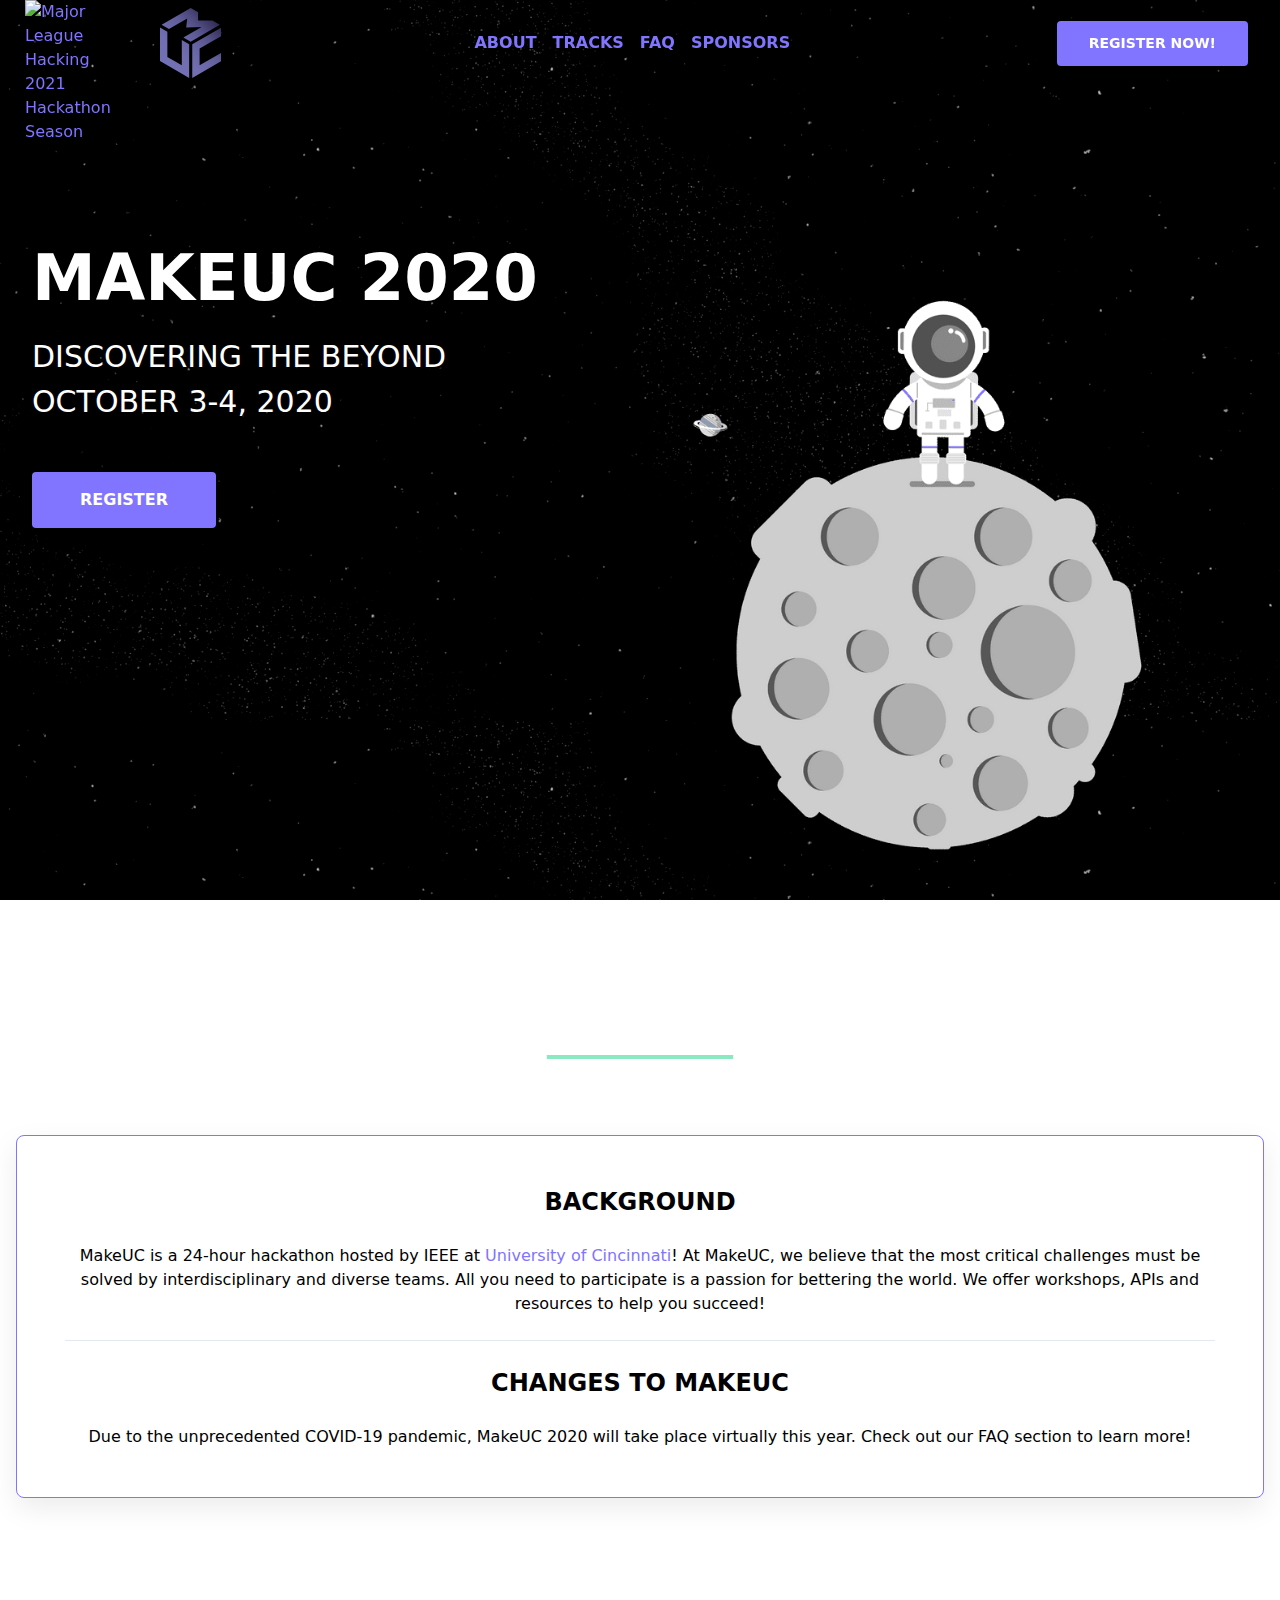
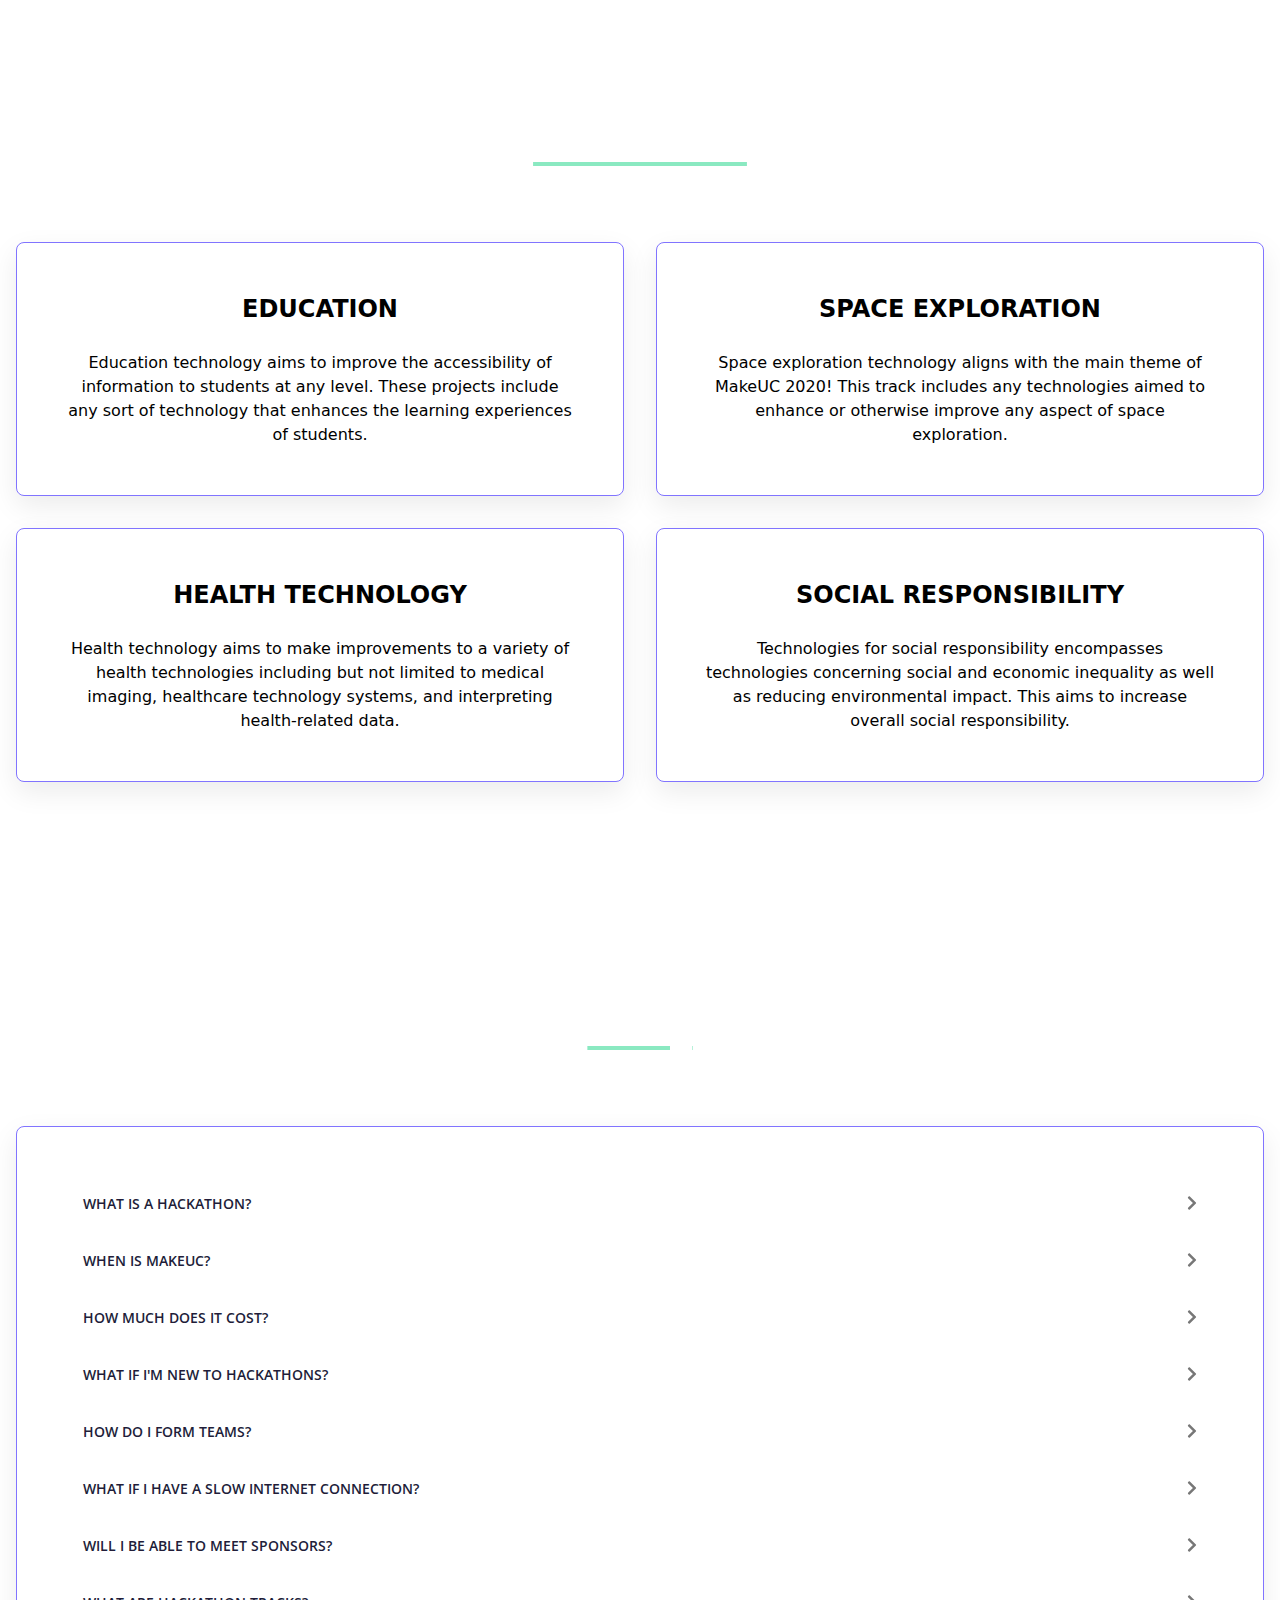
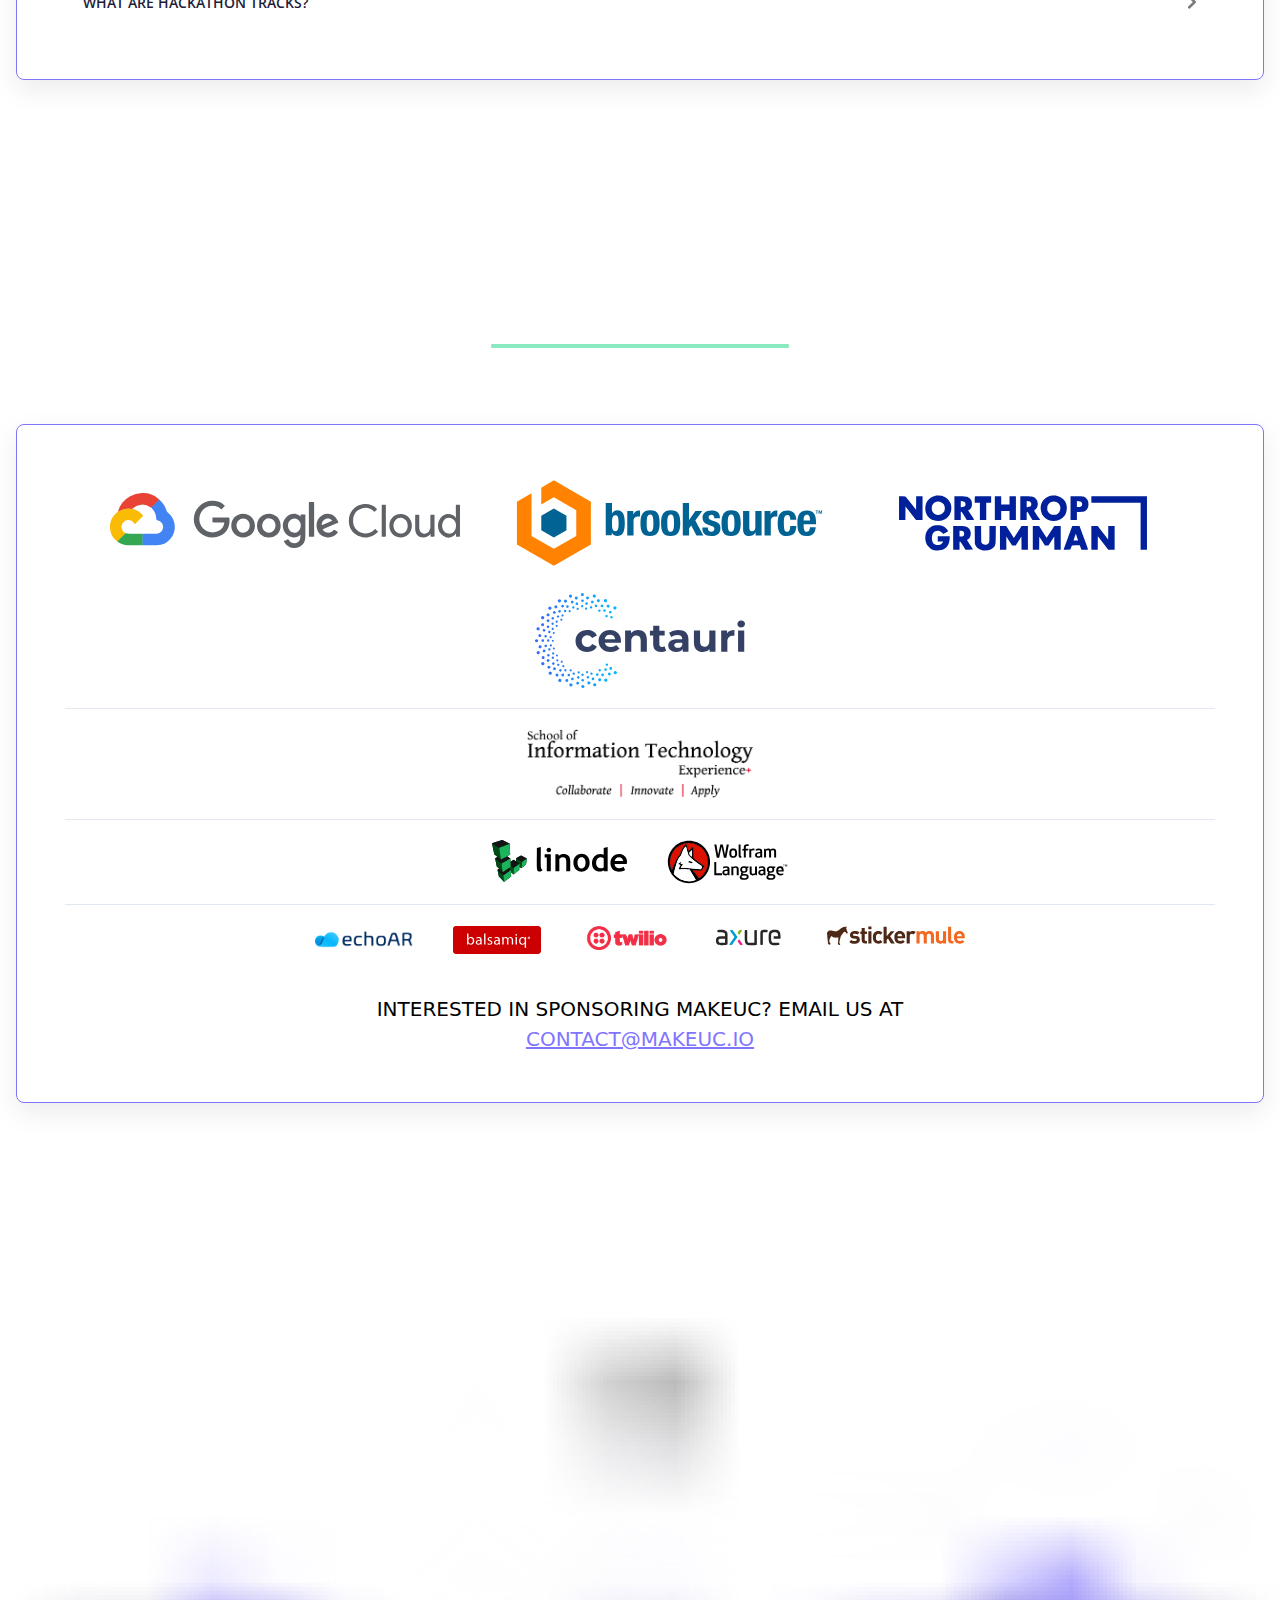
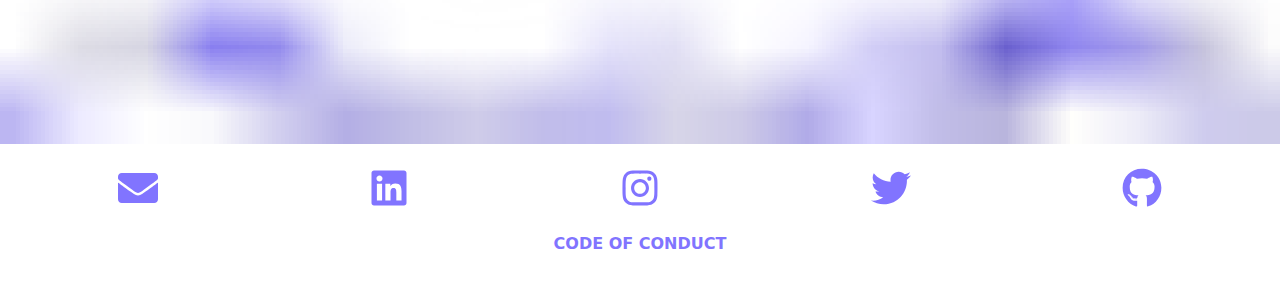
==== index.html @ 7b63fe87 "Deploy makeuc.io to github.com/MakeUC/makeuc.github.io.git:master" ====
<!DOCTYPE html><html lang="en"><head><meta charSet="utf-8"/><meta http-equiv="x-ua-compatible" content="ie=edge"/><meta name="viewport" content="width=device-width, initial-scale=1, shrink-to-fit=no"/><style data-href="/styles.61a8ce28e16d73fb0c99.css">@import url(https://fonts.googleapis.com/css?family=Roboto:400,500);@import url(https://fonts.googleapis.com/css?family=Open+Sans:400,600&display=swap);
/*! normalize.css v8.0.1 | MIT License | github.com/necolas/normalize.css */html{line-height:1.15;-webkit-text-size-adjust:100%}body{margin:0}main{display:block}h1{font-size:2em;margin:.67em 0}hr{box-sizing:content-box;height:0;overflow:visible}a{background-color:transparent}b,strong{font-weight:bolder}img{border-style:none}button,input,select{font-family:inherit;font-size:100%;line-height:1.15;margin:0}button,input{overflow:visible}button,select{text-transform:none}[type=button],[type=reset],[type=submit],button{-webkit-appearance:button}[type=button]::-moz-focus-inner,[type=reset]::-moz-focus-inner,[type=submit]::-moz-focus-inner,button::-moz-focus-inner{border-style:none;padding:0}[type=button]:-moz-focusring,[type=reset]:-moz-focusring,[type=submit]:-moz-focusring,button:-moz-focusring{outline:1px dotted ButtonText}progress{vertical-align:baseline}[type=checkbox],[type=radio]{box-sizing:border-box;padding:0}[type=number]::-webkit-inner-spin-button,[type=number]::-webkit-outer-spin-button{height:auto}[type=search]{-webkit-appearance:textfield;outline-offset:-2px}[type=search]::-webkit-search-decoration{-webkit-appearance:none}::-webkit-file-upload-button{-webkit-appearance:button;font:inherit}[hidden]{display:none}h1,h2,hr,p{margin:0}button{background-color:transparent;background-image:none;padding:0}button:focus{outline:1px dotted;outline:5px auto -webkit-focus-ring-color}html{font-family:system-ui,-apple-system,BlinkMacSystemFont,Segoe UI,Roboto,Helvetica Neue,Arial,Noto Sans,sans-serif,Apple Color Emoji,Segoe UI Emoji,Segoe UI Symbol,Noto Color Emoji;line-height:1.5}*,:after,:before{box-sizing:border-box;border:0 solid #e2e8f0}hr{border-top-width:1px}img{border-style:solid}input::-moz-placeholder{color:#a0aec0}input:-ms-input-placeholder{color:#a0aec0}input::-ms-input-placeholder{color:#a0aec0}input::placeholder{color:#a0aec0}[role=button],button{cursor:pointer}h1,h2{font-size:inherit;font-weight:inherit}a{color:inherit;text-decoration:inherit}button,input,select{padding:0;line-height:inherit;color:inherit}img,object,svg{display:block;vertical-align:middle}img{max-width:100%;height:auto}a{color:#8174ff;color:rgba(129,116,255,var(--text-opacity))}a,a:hover{--text-opacity:1}a:hover{color:#211d39;color:rgba(33,29,57,var(--text-opacity))}.container{width:100%}@media (min-width:375px){.container{max-width:375px}}@media (min-width:640px){.container{max-width:640px}}@media (min-width:768px){.container{max-width:768px}}@media (min-width:1024px){.container{max-width:1024px}}@media (min-width:1280px){.container{max-width:1280px}}.appearance-none{-webkit-appearance:none;-moz-appearance:none;appearance:none}.bg-white{--bg-opacity:1;background-color:#fff;background-color:rgba(255,255,255,var(--bg-opacity))}.bg-red-700{--bg-opacity:1;background-color:#c53030;background-color:rgba(197,48,48,var(--bg-opacity))}.bg-primary{--bg-opacity:1;background-color:#8174ff;background-color:rgba(129,116,255,var(--bg-opacity))}.bg-secondary-darker,.hover\:bg-secondary-darker:hover{--bg-opacity:1;background-color:#8ae9c1;background-color:rgba(138,233,193,var(--bg-opacity))}.rounded{border-radius:.25rem}.rounded-lg{border-radius:.5rem}.border-solid{border-style:solid}.border{border-width:1px}.block{display:block}.flex{display:flex}.grid{display:grid}.hidden{display:none}.flex-col{flex-direction:column}.flex-wrap{flex-wrap:wrap}.items-center{align-items:center}.justify-center{justify-content:center}.justify-between{justify-content:space-between}.content-around{align-content:space-around}.flex-1{flex:1 1 0%}.order-last{order:9999}.font-sans{font-family:system-ui,-apple-system,BlinkMacSystemFont,Segoe UI,Roboto,Helvetica Neue,Arial,Noto Sans,sans-serif,Apple Color Emoji,Segoe UI Emoji,Segoe UI Symbol,Noto Color Emoji}.font-light{font-weight:300}.font-semibold{font-weight:600}.font-bold{font-weight:700}.text-xs{font-size:.75rem}.text-sm{font-size:.875rem}.text-lg{font-size:1.125rem}.text-xl{font-size:1.25rem}.text-2xl{font-size:1.5rem}.text-3xl{font-size:1.875rem}.text-4xl{font-size:2.25rem}.leading-none{line-height:1}.leading-tight{line-height:1.25}.m-4{margin:1rem}.mx-auto{margin-left:auto;margin-right:auto}.mt-0{margin-top:0}.mb-0{margin-bottom:0}.mr-2{margin-right:.5rem}.mb-2{margin-bottom:.5rem}.mt-3{margin-top:.75rem}.mt-4{margin-top:1rem}.mb-4{margin-bottom:1rem}.mt-5{margin-top:1.25rem}.mt-6{margin-top:1.5rem}.mt-8{margin-top:2rem}.mt-10{margin-top:2.5rem}.mt-12{margin-top:3rem}.max-w-5xl{max-width:64rem}.max-w-full{max-width:100%}.focus\:outline-none:focus{outline:0}.p-12{padding:3rem}.py-2{padding-top:.5rem;padding-bottom:.5rem}.py-3{padding-top:.75rem;padding-bottom:.75rem}.px-3{padding-left:.75rem;padding-right:.75rem}.py-4{padding-top:1rem;padding-bottom:1rem}.px-4{padding-left:1rem;padding-right:1rem}.py-5{padding-top:1.25rem;padding-bottom:1.25rem}.px-5{padding-left:1.25rem;padding-right:1.25rem}.py-6{padding-top:1.5rem;padding-bottom:1.5rem}.px-8{padding-left:2rem;padding-right:2rem}.py-10{padding-top:2.5rem;padding-bottom:2.5rem}.px-10{padding-left:2.5rem;padding-right:2.5rem}.px-12{padding-left:3rem;padding-right:3rem}.px-16{padding-left:4rem;padding-right:4rem}.py-20{padding-bottom:5rem}.pt-20,.py-20{padding-top:5rem}.fixed{position:fixed}.absolute{position:absolute}.sticky{position:-webkit-sticky;position:sticky}.top-0{top:0}.resize{resize:both}.shadow{box-shadow:0 1px 3px 0 rgba(0,0,0,.1),0 1px 2px 0 rgba(0,0,0,.06)}.focus\:shadow-outline:focus{box-shadow:0 0 0 3px rgba(66,153,225,.5)}.text-left{text-align:left}.text-center{text-align:center}.text-black{--text-opacity:1;color:#000;color:rgba(0,0,0,var(--text-opacity))}.text-white{--text-opacity:1;color:#fff;color:rgba(255,255,255,var(--text-opacity))}.text-gray-800{--text-opacity:1;color:#2d3748;color:rgba(45,55,72,var(--text-opacity))}.text-red-500{--text-opacity:1;color:#f56565;color:rgba(245,101,101,var(--text-opacity))}.text-secondary{--text-opacity:1;color:#a0eec0;color:rgba(160,238,192,var(--text-opacity))}.hover\:text-primary-darker:hover{--text-opacity:1;color:#211d39;color:rgba(33,29,57,var(--text-opacity))}.italic{font-style:italic}.uppercase{text-transform:uppercase}.underline{text-decoration:underline}.tracking-wider{letter-spacing:.05em}.w-12{width:3rem}.w-full{width:100%}.transform{--transform-translate-x:0;--transform-translate-y:0;--transform-rotate:0;--transform-skew-x:0;--transform-skew-y:0;--transform-scale-x:1;--transform-scale-y:1;transform:translateX(var(--transform-translate-x)) translateY(var(--transform-translate-y)) rotate(var(--transform-rotate)) skewX(var(--transform-skew-x)) skewY(var(--transform-skew-y)) scaleX(var(--transform-scale-x)) scaleY(var(--transform-scale-y))}@media (min-width:640px){.sm\:flex-row{flex-direction:row}.sm\:text-xl{font-size:1.25rem}.sm\:mx-auto{margin-left:auto;margin-right:auto}.sm\:-mx-3{margin-left:-.75rem;margin-right:-.75rem}.sm\:mt-0{margin-top:0}.sm\:grid-cols-1{grid-template-columns:repeat(1,minmax(0,1fr))}}@media (min-width:768px){.md\:block{display:block}.md\:items-center{align-items:center}.md\:mt-12{margin-top:3rem}.md\:ml-24{margin-left:6rem}.md\:pt-40{padding-top:10rem}}@media (min-width:1024px){.lg\:flex{display:flex}.lg\:flex-row{flex-direction:row}.lg\:order-first{order:-9999}.lg\:text-3xl{font-size:1.875rem}.lg\:text-5xl{font-size:3rem}.lg\:mt-0{margin-top:0}.lg\:ml-32{margin-left:8rem}.lg\:pt-10{padding-top:2.5rem}.lg\:pt-20{padding-top:5rem}.lg\:pb-20{padding-bottom:5rem}.lg\:pt-24{padding-top:6rem}.lg\:pb-24{padding-bottom:6rem}.lg\:text-left{text-align:left}.lg\:w-1\/2{width:50%}.lg\:grid-cols-2{grid-template-columns:repeat(2,minmax(0,1fr))}}@media (min-width:1280px){.xl\:text-6xl{font-size:4rem}}@media (min-width:375px){.xs\:px-2{padding-left:.5rem;padding-right:.5rem}}@font-face{font-family:e-icons;font-style:normal;font-weight:400;src:url([data-uri]) format("truetype")}.e-icons{font-family:e-icons;font-style:normal;font-variant:normal;font-weight:400;line-height:1;text-transform:none}

/*! common core */.e-control,.e-css{font-family:Roboto,Segoe UI,GeezaPro,"DejaVu Serif","sans-serif",-apple-system,BlinkMacSystemFont;font-size:12px;font-weight:400}.sf-license-warning{background:#e82824;color:#fff;font-family:Segoe UI;font-size:medium;left:0;line-height:45px;opacity:.75;position:fixed;right:0;text-align:center;top:0;z-index:999999999}.sf-license-close-btn{background:url("[data-uri]");cursor:pointer;height:20px;margin-top:14px;padding-top:10px;position:absolute;right:20px;width:20px}.sf-license-warning a,.sf-license-warning a:hover{color:#ffd800}.e-error{color:#f44336;font-family:Roboto,Segoe UI,GeezaPro,"DejaVu Serif","sans-serif",-apple-system,BlinkMacSystemFont;font-size:12px;font-weight:400}.e-control,.e-control [class*=" e-"],.e-control [class^=e-]{box-sizing:border-box}.e-control:focus,.e-control :focus{outline:none}.e-rtl{direction:rtl;text-align:right}.e-overlay{background-color:#383838;filter:alpha(opacity=50);height:100%;opacity:.5;pointer-events:none;-ms-touch-action:none;touch-action:none;width:100%}.e-hidden{display:none}.e-blazor-hidden{visibility:hidden}.e-disabled{background-image:none;cursor:default;filter:alpha(Opacity=35);opacity:.35}.e-ul{list-style-type:none}.e-prevent-select{-webkit-user-select:none;-ms-user-select:none;user-select:none}.e-warning{color:#ffca1c}.e-success{color:#22b24b}.e-information{color:#489bd5}.e-block-touch{-ms-touch-action:pinch-zoom;touch-action:pinch-zoom}

/*! animation keyframes */@keyframes SlideLeftOut{0%{transform:translate(0)}to{transform:translate(-100%)}}@keyframes SlideLeftIn{0%{transform:translate(-100%)}to{transform:translate(0)}}@keyframes SlideRightIn{0%{transform:translate(100%)}to{transform:translate(0)}}@keyframes SlideRightOut{0%{transform:translate(0)}to{transform:translate(100%)}}@keyframes SlideBottomIn{0%{transform:translateY(100%)}to{transform:translate(0)}}@keyframes SlideBottomOut{0%{transform:translate(0)}to{transform:translateY(100%)}}@keyframes SlideTopIn{0%{transform:translateY(-100%)}to{transform:translate(0)}}@keyframes SlideTopOut{0%{transform:translate(0)}to{transform:translateY(-100%)}}@keyframes SlideRight{0%{width:0}to{width:100%}}@keyframes SlideLeft{0%{width:100%}to{width:0}}@keyframes SlideDown{0%{height:0}to{height:100%}}@keyframes SlideUp{0%{height:100%}to{height:0}}@keyframes FadeIn{0%{filter:alpha(opacity=0);opacity:0}to{filter:alpha(opacity=100);opacity:1}}@keyframes FadeOut{0%{filter:alpha(opacity=100);opacity:1}to{filter:alpha(opacity=0);opacity:0}}@keyframes ZoomIn{0%{transform:translate(0) scale(0)}to{transform:translate(0) scale(1)}}@keyframes ZoomOut{0%{transform:translate(0) scale(1)}to{transform:translate(0) scale(0)}}@keyframes FadeZoomIn{0%{filter:alpha(opacity=0);opacity:0;transform:scale(0)}to{filter:alpha(opacity=100);opacity:1;transform:scale(1)}}@keyframes FadeZoomOut{0%{filter:alpha(opacity=100);opacity:1;transform:scale(1)}to{filter:alpha(opacity=0);opacity:0;transform:scale(0)}}@keyframes FlipRightDownIn{0%{transform:perspective(400px) rotateY(-180deg);transform-origin:right center;transform-style:preserve-3d}to{transform:rotateY(0deg);transform-origin:right center;transform-style:preserve-3d}}@keyframes FlipRightDownOut{0%{transform:perspective(400px) rotateY(0deg);transform-origin:right center;transform-style:preserve-3d}to{transform:rotateY(-180deg);transform-origin:right center;transform-style:preserve-3d}}@keyframes FlipRightUpIn{0%{transform:perspective(400px) rotateY(135deg);transform-origin:right center;transform-style:preserve-3d}to{transform:rotateY(0deg);transform-origin:right center;transform-style:preserve-3d}}@keyframes FlipRightUpOut{0%{transform:perspective(400px) rotateY(0deg);transform-origin:right center;transform-style:preserve-3d}to{transform:rotateY(135deg);transform-origin:right center;transform-style:preserve-3d}}@keyframes FlipLeftDownIn{0%{transform:perspective(400px) rotateY(-180deg);transform-origin:left center;transform-style:preserve-3d}to{transform:rotateY(0deg);transform-origin:left center;transform-style:preserve-3d}}@keyframes FlipLeftDownOut{0%{transform:perspective(400px) rotateY(0deg);transform-origin:left center;transform-style:preserve-3d}to{transform:rotateY(135deg);transform-origin:left center;transform-style:preserve-3d}}@keyframes FlipLeftUpIn{0%{transform:perspective(400px) rotateY(-135deg);transform-origin:left center;transform-style:preserve-3d}to{transform:rotateY(0deg);transform-origin:left center;transform-style:preserve-3d}}@keyframes FlipLeftUpOut{0%{transform:perspective(400px) rotateY(0deg);transform-origin:left center;transform-style:preserve-3d}to{transform:rotateY(135deg) perspective(200px);transform-origin:left center;transform-style:preserve-3d}}@keyframes FlipYLeftIn{0%{filter:alpha(opacity=0);opacity:0;transform:perspective(400px) rotateY(180deg);transform-origin:center center;transform-style:preserve-3d}50%{transform:perspective(700px) rotateY(90deg)}to{filter:alpha(opacity=100);opacity:1;transform:rotateY(0deg);transform-origin:center center;transform-style:preserve-3d}}@keyframes FlipYLeftOut{0%{filter:alpha(opacity=100);opacity:1;transform:perspective(400px) rotateY(0deg);transform-origin:center center;transform-style:preserve-3d}50%{transform:perspective(700px) rotateY(90deg)}75%{transform:perspective(850px) rotateY(125deg)}to{filter:alpha(opacity=0);opacity:0;transform:rotateY(180deg);transform-origin:center center;transform-style:preserve-3d}}@keyframes FlipYRightIn{0%{filter:alpha(opacity=0);opacity:0;transform:perspective(400px) rotateY(-180deg);transform-origin:center center;transform-style:preserve-3d}50%{transform:perspective(700px) rotateY(-90deg)}to{filter:alpha(opacity=100);opacity:1;transform:rotateY(0deg);transform-origin:center center;transform-style:preserve-3d}}@keyframes FlipYRightOut{0%{filter:alpha(opacity=100);opacity:1;transform:perspective(400px) rotateY(0deg);transform-origin:center center;transform-style:preserve-3d}50%{transform:perspective(700px) rotateY(-90deg)}to{filter:alpha(opacity=0);opacity:0;transform:rotateY(-180deg);transform-origin:center center;transform-style:preserve-3d}}@keyframes FlipXDownIn{0%{filter:alpha(opacity=0);opacity:0;transform:perspective(400px) rotateX(180deg);transform-origin:center center;transform-style:preserve-3d}50%{transform:perspective(700px) rotateX(90deg)}to{filter:alpha(opacity=100);opacity:1;transform:rotateX(0deg);transform-origin:center center;transform-style:preserve-3d}}@keyframes FlipXDownOut{0%{filter:alpha(opacity=100);opacity:1;transform:perspective(400px) rotateX(0deg);transform-origin:center center;transform-style:preserve-3d}50%{transform:perspective(700px) rotateX(90deg)}75%{transform:perspective(850px) rotateX(125deg)}to{filter:alpha(opacity=0);opacity:0;transform:rotateX(180deg);transform-origin:center center;transform-style:preserve-3d}}@keyframes FlipXUpIn{0%{filter:alpha(opacity=0);opacity:0;transform:perspective(400px) rotateX(-180deg);transform-origin:center center;transform-style:preserve-3d}50%{transform:perspective(700px) rotateX(-90deg)}to{filter:alpha(opacity=100);opacity:1;transform:rotateX(0deg);transform-origin:center center;transform-style:preserve-3d}}@keyframes FlipXUpOut{0%{filter:alpha(opacity=100);opacity:1;transform:perspective(400px) rotateX(0deg);transform-origin:center center;transform-style:preserve-3d}50%{transform:perspective(700px) rotateX(-90deg)}to{filter:alpha(opacity=0);opacity:0;transform:rotateX(-180deg);transform-origin:center center;transform-style:preserve-3d}}.e-ripple,.e-ripple-style{overflow:hidden;position:relative;transform:translateZ(0)}.e-ripple-element,.e-ripple-style:after{background-color:rgba(0,0,0,.1);border-radius:100%;overflow:hidden;pointer-events:none;position:absolute;transform:scale(0);transition:opacity,transform 0ms cubic-bezier(0,.1,.2,1)}.e-ripple-style:after{background:rgba(0,0,0,.3);content:"";display:block;height:50%;left:25%;opacity:0;top:25%;transform:scale(3);transition:transform .5s,opacity .5s;width:50%}.e-ripple-style:active:after{opacity:1;transform:scale(0);transition:0s}

/*! button layout */.e-btn,.e-css.e-btn{-webkit-font-smoothing:antialiased;border:1px solid;border-radius:2px;box-sizing:border-box;cursor:pointer;display:inline-block;font-family:Roboto,Segoe UI,GeezaPro,"DejaVu Serif","sans-serif",-apple-system,BlinkMacSystemFont;font-size:14px;font-weight:500;-ms-flex-pack:center;justify-content:center;line-height:1.143em;outline:none;padding:6px 12px 4px;text-align:center;text-decoration:none;text-transform:uppercase;-webkit-user-select:none;-ms-user-select:none;user-select:none;vertical-align:middle;white-space:nowrap}.e-btn:disabled,.e-css.e-btn:disabled{cursor:default}.e-btn:focus,.e-btn:hover,.e-css.e-btn:focus,.e-css.e-btn:hover{text-decoration:none}.e-btn::-moz-focus-inner,.e-css.e-btn::-moz-focus-inner{border:0;padding:0}.e-btn .e-btn-icon,.e-css.e-btn .e-btn-icon{display:inline-block;font-size:12px;margin-top:-2px;vertical-align:middle;width:1em}.e-btn .e-btn-icon.e-icon-left,.e-css.e-btn .e-btn-icon.e-icon-left{margin-left:-.6667em;width:2.25em}.e-btn .e-btn-icon.e-icon-right,.e-css.e-btn .e-btn-icon.e-icon-right{margin-right:-.6667em;width:2.25em}.e-btn .e-btn-icon.e-icon-top,.e-css.e-btn .e-btn-icon.e-icon-top{display:block;margin-top:0;padding-bottom:6px;width:auto}.e-btn .e-btn-icon.e-icon-bottom,.e-css.e-btn .e-btn-icon.e-icon-bottom{display:block;margin-top:0;padding-top:6px;width:auto}.e-btn.e-icon-btn,.e-css.e-btn.e-icon-btn{padding:6px 7px 4px}.e-btn.e-bottom-icon-btn,.e-btn.e-top-icon-btn,.e-css.e-btn.e-bottom-icon-btn,.e-css.e-btn.e-top-icon-btn{line-height:1;padding:12px}.e-btn.e-round,.e-css.e-btn.e-round{border-radius:50%;height:3em;line-height:1;padding:0;width:3em}.e-btn.e-round .e-btn-icon,.e-css.e-btn.e-round .e-btn-icon{font-size:14px;line-height:2.8572em;margin-top:0;width:auto}.e-btn.e-rtl .e-icon-right,.e-css.e-btn.e-rtl .e-icon-right{margin-left:-.6667em;margin-right:0}.e-btn.e-rtl .e-icon-left,.e-css.e-btn.e-rtl .e-icon-left{margin-left:0;margin-right:-.6667em}.e-btn.e-flat,.e-css.e-btn.e-flat{border:1px solid}.e-btn.e-small,.e-css.e-btn.e-small{font-size:12px;line-height:1.5834em;padding:2px 12px 1px}.e-btn.e-small .e-btn-icon,.e-css.e-btn.e-small .e-btn-icon{font-size:11px;width:1.091em}.e-btn.e-small .e-btn-icon.e-icon-left,.e-css.e-btn.e-small .e-btn-icon.e-icon-left{margin-left:-.7273em;width:2.182em}.e-btn.e-small .e-btn-icon.e-icon-right,.e-css.e-btn.e-small .e-btn-icon.e-icon-right{margin-right:-.7273em;width:2.182em}.e-btn.e-small .e-btn-icon.e-icon-top,.e-css.e-btn.e-small .e-btn-icon.e-icon-top{padding-bottom:6px;width:auto}.e-btn.e-small .e-btn-icon.e-icon-bottom,.e-css.e-btn.e-small .e-btn-icon.e-icon-bottom{padding-top:6px;width:auto}.e-btn.e-small.e-icon-btn,.e-css.e-btn.e-small.e-icon-btn{padding:2px 5px 1px}.e-btn.e-small.e-bottom-icon-btn,.e-btn.e-small.e-top-icon-btn,.e-css.e-btn.e-small.e-bottom-icon-btn,.e-css.e-btn.e-small.e-top-icon-btn{line-height:1;padding:12px}.e-btn.e-small.e-round,.e-css.e-btn.e-small.e-round{height:2.5em;line-height:1;padding:0;width:2.5em}.e-btn.e-small.e-round .e-btn-icon,.e-css.e-btn.e-small.e-round .e-btn-icon{font-size:12px;line-height:2.3334em;width:auto}.e-btn.e-small.e-rtl .e-icon-right,.e-css.e-btn.e-small.e-rtl .e-icon-right{margin-left:-.7273em;margin-right:0}.e-btn.e-small.e-rtl .e-icon-left,.e-css.e-btn.e-small.e-rtl .e-icon-left{margin-left:0;margin-right:-.7273em}.e-btn.e-block,.e-css.e-btn.e-block{display:block;width:100%}.e-small.e-btn,.e-small .e-btn,.e-small.e-css.e-btn,.e-small .e-css.e-btn{font-size:12px;line-height:1.5834em;padding:2px 12px 1px}.e-small.e-btn .e-btn-icon,.e-small .e-btn .e-btn-icon,.e-small.e-css.e-btn .e-btn-icon,.e-small .e-css.e-btn .e-btn-icon{font-size:11px;width:1.091em}.e-small.e-btn .e-btn-icon.e-icon-left,.e-small .e-btn .e-btn-icon.e-icon-left,.e-small.e-css.e-btn .e-btn-icon.e-icon-left,.e-small .e-css.e-btn .e-btn-icon.e-icon-left{margin-left:-.7273em;width:2.182em}.e-small.e-btn .e-btn-icon.e-icon-right,.e-small .e-btn .e-btn-icon.e-icon-right,.e-small.e-css.e-btn .e-btn-icon.e-icon-right,.e-small .e-css.e-btn .e-btn-icon.e-icon-right{margin-right:-.7273em;width:2.182em}.e-small.e-btn .e-btn-icon.e-icon-top,.e-small .e-btn .e-btn-icon.e-icon-top,.e-small.e-css.e-btn .e-btn-icon.e-icon-top,.e-small .e-css.e-btn .e-btn-icon.e-icon-top{padding-bottom:6px;width:auto}.e-small.e-btn .e-btn-icon.e-icon-bottom,.e-small .e-btn .e-btn-icon.e-icon-bottom,.e-small.e-css.e-btn .e-btn-icon.e-icon-bottom,.e-small .e-css.e-btn .e-btn-icon.e-icon-bottom{padding-top:6px;width:auto}.e-small.e-btn.e-icon-btn,.e-small .e-btn.e-icon-btn,.e-small.e-css.e-btn.e-icon-btn,.e-small .e-css.e-btn.e-icon-btn{padding:2px 5px 1px}.e-small.e-btn.e-bottom-icon-btn,.e-small .e-btn.e-bottom-icon-btn,.e-small.e-btn.e-top-icon-btn,.e-small .e-btn.e-top-icon-btn,.e-small.e-css.e-btn.e-bottom-icon-btn,.e-small .e-css.e-btn.e-bottom-icon-btn,.e-small.e-css.e-btn.e-top-icon-btn,.e-small .e-css.e-btn.e-top-icon-btn{line-height:1;padding:12px}.e-small.e-btn.e-round,.e-small .e-btn.e-round,.e-small.e-css.e-btn.e-round,.e-small .e-css.e-btn.e-round{height:2.5em;line-height:1;padding:0;width:2.5em}.e-small.e-btn.e-round .e-btn-icon,.e-small .e-btn.e-round .e-btn-icon,.e-small.e-css.e-btn.e-round .e-btn-icon,.e-small .e-css.e-btn.e-round .e-btn-icon{font-size:12px;line-height:2.3334em;width:auto}.e-small.e-btn.e-rtl .e-icon-right,.e-small .e-btn.e-rtl .e-icon-right,.e-small.e-css.e-btn.e-rtl .e-icon-right,.e-small .e-css.e-btn.e-rtl .e-icon-right{margin-left:-.7273em;margin-right:0}.e-small.e-btn.e-rtl .e-icon-left,.e-small .e-btn.e-rtl .e-icon-left,.e-small.e-css.e-btn.e-rtl .e-icon-left,.e-small .e-css.e-btn.e-rtl .e-icon-left{margin-left:0;margin-right:-.7273em}.e-bigger.e-small.e-btn,.e-bigger.e-small .e-btn,.e-bigger.e-small.e-css.e-btn,.e-bigger.e-small .e-css.e-btn{font-size:14px;line-height:2em;padding:3px 16px 1px}.e-bigger.e-small.e-btn .e-btn-icon,.e-bigger.e-small .e-btn .e-btn-icon,.e-bigger.e-small.e-css.e-btn .e-btn-icon,.e-bigger.e-small .e-css.e-btn .e-btn-icon{font-size:12px;width:1em}.e-bigger.e-small.e-btn .e-btn-icon.e-icon-left,.e-bigger.e-small .e-btn .e-btn-icon.e-icon-left,.e-bigger.e-small.e-css.e-btn .e-btn-icon.e-icon-left,.e-bigger.e-small .e-css.e-btn .e-btn-icon.e-icon-left{margin-left:-1em;width:2.6667em}.e-bigger.e-small.e-btn .e-btn-icon.e-icon-right,.e-bigger.e-small .e-btn .e-btn-icon.e-icon-right,.e-bigger.e-small.e-css.e-btn .e-btn-icon.e-icon-right,.e-bigger.e-small .e-css.e-btn .e-btn-icon.e-icon-right{margin-right:-1em;width:2.6667em}.e-bigger.e-small.e-btn .e-btn-icon.e-icon-top,.e-bigger.e-small .e-btn .e-btn-icon.e-icon-top,.e-bigger.e-small.e-css.e-btn .e-btn-icon.e-icon-top,.e-bigger.e-small .e-css.e-btn .e-btn-icon.e-icon-top{padding-bottom:6px;width:auto}.e-bigger.e-small.e-btn .e-btn-icon.e-icon-bottom,.e-bigger.e-small .e-btn .e-btn-icon.e-icon-bottom,.e-bigger.e-small.e-css.e-btn .e-btn-icon.e-icon-bottom,.e-bigger.e-small .e-css.e-btn .e-btn-icon.e-icon-bottom{padding-top:6px;width:auto}.e-bigger.e-small.e-btn.e-icon-btn,.e-bigger.e-small .e-btn.e-icon-btn,.e-bigger.e-small.e-css.e-btn.e-icon-btn,.e-bigger.e-small .e-css.e-btn.e-icon-btn{padding:3px 10px 1px}.e-bigger.e-small.e-btn.e-bottom-icon-btn,.e-bigger.e-small .e-btn.e-bottom-icon-btn,.e-bigger.e-small.e-btn.e-top-icon-btn,.e-bigger.e-small .e-btn.e-top-icon-btn,.e-bigger.e-small.e-css.e-btn.e-bottom-icon-btn,.e-bigger.e-small .e-css.e-btn.e-bottom-icon-btn,.e-bigger.e-small.e-css.e-btn.e-top-icon-btn,.e-bigger.e-small .e-css.e-btn.e-top-icon-btn{line-height:1;padding:16px}.e-bigger.e-small.e-btn.e-round,.e-bigger.e-small .e-btn.e-round,.e-bigger.e-small.e-css.e-btn.e-round,.e-bigger.e-small .e-css.e-btn.e-round{height:2.8572em;line-height:1;padding:0;width:2.8572em}.e-bigger.e-small.e-btn.e-round .e-btn-icon,.e-bigger.e-small .e-btn.e-round .e-btn-icon,.e-bigger.e-small.e-css.e-btn.e-round .e-btn-icon,.e-bigger.e-small .e-css.e-btn.e-round .e-btn-icon{font-size:14px;line-height:2.7143em;width:auto}.e-bigger.e-small.e-btn.e-rtl .e-icon-right,.e-bigger.e-small .e-btn.e-rtl .e-icon-right,.e-bigger.e-small.e-css.e-btn.e-rtl .e-icon-right,.e-bigger.e-small .e-css.e-btn.e-rtl .e-icon-right{margin-left:-1em;margin-right:0}.e-bigger.e-small.e-btn.e-rtl .e-icon-left,.e-bigger.e-small .e-btn.e-rtl .e-icon-left,.e-bigger.e-small.e-css.e-btn.e-rtl .e-icon-left,.e-bigger.e-small .e-css.e-btn.e-rtl .e-icon-left{margin-left:0;margin-right:-1em}.e-bigger.e-btn,.e-bigger .e-btn,.e-bigger.e-css.e-btn,.e-bigger .e-css.e-btn{font-size:14px;line-height:2em;padding:4px 16px 2px}.e-bigger.e-btn .e-btn-icon,.e-bigger .e-btn .e-btn-icon,.e-bigger.e-css.e-btn .e-btn-icon,.e-bigger .e-css.e-btn .e-btn-icon{font-size:12px;width:1em}.e-bigger.e-btn .e-btn-icon.e-icon-left,.e-bigger .e-btn .e-btn-icon.e-icon-left,.e-bigger.e-css.e-btn .e-btn-icon.e-icon-left,.e-bigger .e-css.e-btn .e-btn-icon.e-icon-left{margin-left:-1em;width:3em}.e-bigger.e-btn .e-btn-icon.e-icon-right,.e-bigger .e-btn .e-btn-icon.e-icon-right,.e-bigger.e-css.e-btn .e-btn-icon.e-icon-right,.e-bigger .e-css.e-btn .e-btn-icon.e-icon-right{margin-right:-1em;width:3em}.e-bigger.e-btn .e-btn-icon.e-icon-top,.e-bigger .e-btn .e-btn-icon.e-icon-top,.e-bigger.e-css.e-btn .e-btn-icon.e-icon-top,.e-bigger .e-css.e-btn .e-btn-icon.e-icon-top{padding-bottom:8px;width:auto}.e-bigger.e-btn .e-btn-icon.e-icon-bottom,.e-bigger .e-btn .e-btn-icon.e-icon-bottom,.e-bigger.e-css.e-btn .e-btn-icon.e-icon-bottom,.e-bigger .e-css.e-btn .e-btn-icon.e-icon-bottom{padding-top:8px;width:auto}.e-bigger.e-btn.e-icon-btn,.e-bigger .e-btn.e-icon-btn,.e-bigger.e-css.e-btn.e-icon-btn,.e-bigger .e-css.e-btn.e-icon-btn{padding:4px 11px 2px}.e-bigger.e-btn.e-bottom-icon-btn,.e-bigger .e-btn.e-bottom-icon-btn,.e-bigger.e-btn.e-top-icon-btn,.e-bigger .e-btn.e-top-icon-btn,.e-bigger.e-css.e-btn.e-bottom-icon-btn,.e-bigger .e-css.e-btn.e-bottom-icon-btn,.e-bigger.e-css.e-btn.e-top-icon-btn,.e-bigger .e-css.e-btn.e-top-icon-btn{line-height:1;padding:16px}.e-bigger.e-btn.e-round,.e-bigger .e-btn.e-round,.e-bigger.e-css.e-btn.e-round,.e-bigger .e-css.e-btn.e-round{height:3.7143em;line-height:1;padding:0;width:3.7143em}.e-bigger.e-btn.e-round .e-btn-icon,.e-bigger .e-btn.e-round .e-btn-icon,.e-bigger.e-css.e-btn.e-round .e-btn-icon,.e-bigger .e-css.e-btn.e-round .e-btn-icon{font-size:16px;line-height:3.125em;width:auto}.e-bigger.e-btn.e-rtl .e-icon-right,.e-bigger .e-btn.e-rtl .e-icon-right,.e-bigger.e-css.e-btn.e-rtl .e-icon-right,.e-bigger .e-css.e-btn.e-rtl .e-icon-right{margin-left:-1em;margin-right:0}.e-bigger.e-btn.e-rtl .e-icon-left,.e-bigger .e-btn.e-rtl .e-icon-left,.e-bigger.e-css.e-btn.e-rtl .e-icon-left,.e-bigger .e-css.e-btn.e-rtl .e-icon-left{margin-left:0;margin-right:-1em}.e-bigger.e-btn.e-small,.e-bigger .e-btn.e-small,.e-bigger.e-css.e-btn.e-small,.e-bigger .e-css.e-btn.e-small{font-size:14px;line-height:2em;padding:3px 16px 1px}.e-bigger.e-btn.e-small .e-btn-icon,.e-bigger .e-btn.e-small .e-btn-icon,.e-bigger.e-css.e-btn.e-small .e-btn-icon,.e-bigger .e-css.e-btn.e-small .e-btn-icon{font-size:12px;width:1em}.e-bigger.e-btn.e-small .e-btn-icon.e-icon-left,.e-bigger .e-btn.e-small .e-btn-icon.e-icon-left,.e-bigger.e-css.e-btn.e-small .e-btn-icon.e-icon-left,.e-bigger .e-css.e-btn.e-small .e-btn-icon.e-icon-left{margin-left:-1em;width:2.6667em}.e-bigger.e-btn.e-small .e-btn-icon.e-icon-right,.e-bigger .e-btn.e-small .e-btn-icon.e-icon-right,.e-bigger.e-css.e-btn.e-small .e-btn-icon.e-icon-right,.e-bigger .e-css.e-btn.e-small .e-btn-icon.e-icon-right{margin-right:-1em;width:2.6667em}.e-bigger.e-btn.e-small .e-btn-icon.e-icon-top,.e-bigger .e-btn.e-small .e-btn-icon.e-icon-top,.e-bigger.e-css.e-btn.e-small .e-btn-icon.e-icon-top,.e-bigger .e-css.e-btn.e-small .e-btn-icon.e-icon-top{padding-bottom:6px;width:auto}.e-bigger.e-btn.e-small .e-btn-icon.e-icon-bottom,.e-bigger .e-btn.e-small .e-btn-icon.e-icon-bottom,.e-bigger.e-css.e-btn.e-small .e-btn-icon.e-icon-bottom,.e-bigger .e-css.e-btn.e-small .e-btn-icon.e-icon-bottom{padding-top:6px;width:auto}.e-bigger.e-btn.e-small.e-icon-btn,.e-bigger .e-btn.e-small.e-icon-btn,.e-bigger.e-css.e-btn.e-small.e-icon-btn,.e-bigger .e-css.e-btn.e-small.e-icon-btn{padding:3px 10px 1px}.e-bigger.e-btn.e-small.e-bottom-icon-btn,.e-bigger .e-btn.e-small.e-bottom-icon-btn,.e-bigger.e-btn.e-small.e-top-icon-btn,.e-bigger .e-btn.e-small.e-top-icon-btn,.e-bigger.e-css.e-btn.e-small.e-bottom-icon-btn,.e-bigger .e-css.e-btn.e-small.e-bottom-icon-btn,.e-bigger.e-css.e-btn.e-small.e-top-icon-btn,.e-bigger .e-css.e-btn.e-small.e-top-icon-btn{line-height:1;padding:16px}.e-bigger.e-btn.e-small.e-round,.e-bigger .e-btn.e-small.e-round,.e-bigger.e-css.e-btn.e-small.e-round,.e-bigger .e-css.e-btn.e-small.e-round{height:2.8572em;line-height:1;padding:0;width:2.8572em}.e-bigger.e-btn.e-small.e-round .e-btn-icon,.e-bigger .e-btn.e-small.e-round .e-btn-icon,.e-bigger.e-css.e-btn.e-small.e-round .e-btn-icon,.e-bigger .e-css.e-btn.e-small.e-round .e-btn-icon{font-size:14px;line-height:2.7143em;width:auto}.e-bigger.e-btn.e-small.e-rtl .e-icon-right,.e-bigger .e-btn.e-small.e-rtl .e-icon-right,.e-bigger.e-css.e-btn.e-small.e-rtl .e-icon-right,.e-bigger .e-css.e-btn.e-small.e-rtl .e-icon-right{margin-left:-1em;margin-right:0}.e-bigger.e-btn.e-small.e-rtl .e-icon-left,.e-bigger .e-btn.e-small.e-rtl .e-icon-left,.e-bigger.e-css.e-btn.e-small.e-rtl .e-icon-left,.e-bigger .e-css.e-btn.e-small.e-rtl .e-icon-left{margin-left:0;margin-right:-1em}

/*! button theme */.e-btn,.e-css.e-btn{-webkit-tap-highlight-color:transparent;background-color:#fafafa;border-color:transparent;box-shadow:0 3px 1px -2px rgba(0,0,0,.2),0 2px 2px 0 rgba(0,0,0,.14),0 1px 5px 0 rgba(0,0,0,.12);color:rgba(0,0,0,.87);transition:box-shadow .28s cubic-bezier(.4,0,.2,1)}.e-btn:hover,.e-css.e-btn:hover{background-color:hsla(0,0%,88.6%,.9844)}.e-btn:focus,.e-btn:hover,.e-css.e-btn:focus,.e-css.e-btn:hover{border-color:transparent;box-shadow:0 2px 4px -1px rgba(0,0,0,.2),0 4px 5px 0 rgba(0,0,0,.14),0 1px 10px 0 rgba(0,0,0,.12);color:rgba(0,0,0,.87)}.e-btn:focus,.e-css.e-btn:focus{background-color:rgba(0,0,0,.18);outline:0 solid #fafafa;outline-offset:0}.e-btn:active,.e-css.e-btn:active{outline:0 solid #fafafa;outline-offset:0}.e-btn.e-active,.e-btn:active,.e-css.e-btn.e-active,.e-css.e-btn:active{background-color:hsla(0,0%,72.2%,.9584);border-color:transparent;color:rgba(0,0,0,.87);box-shadow:0 5px 5px -3px rgba(0,0,0,.2),0 8px 10px 1px rgba(0,0,0,.14),0 3px 14px 2px rgba(0,0,0,.12)}.e-btn:disabled,.e-css.e-btn:disabled{background-color:rgba(0,0,0,.12);border-color:transparent;box-shadow:none;color:rgba(0,0,0,.26)}.e-btn .e-ripple-element,.e-css.e-btn .e-ripple-element{background-color:rgba(0,0,0,.24)}.e-btn.e-round,.e-css.e-btn.e-round{background-color:#fafafa;border-color:transparent;color:rgba(0,0,0,.87)}.e-btn.e-round:hover,.e-css.e-btn.e-round:hover{background-color:rgba(0,0,0,.12);border-color:rgba(0,0,0,.12);color:rgba(0,0,0,.87)}.e-btn.e-round:focus,.e-css.e-btn.e-round:focus{background-color:rgba(0,0,0,.18);border-color:transparent;box-shadow:0 3px 1px -2px rgba(0,0,0,.2),0 2px 2px 0 rgba(0,0,0,.14),0 1px 5px 0 rgba(0,0,0,.12);color:rgba(0,0,0,.87);outline:0 solid #fafafa;outline-offset:0}.e-btn.e-round:active,.e-css.e-btn.e-round:active{background-color:hsla(0,0%,72.2%,.9584);border-color:transparent;box-shadow:0 5px 5px -3px rgba(0,0,0,.2),0 8px 10px 1px rgba(0,0,0,.14),0 3px 14px 2px rgba(0,0,0,.12);color:rgba(0,0,0,.87);outline:0 solid #fafafa;outline-offset:0}.e-btn.e-round:disabled,.e-css.e-btn.e-round:disabled{background-color:rgba(0,0,0,.12);border-color:transparent;box-shadow:none;color:rgba(0,0,0,.26)}.e-btn.e-round.e-danger:focus,.e-btn.e-round.e-info:focus,.e-btn.e-round.e-primary:focus,.e-btn.e-round.e-success:focus,.e-btn.e-round.e-warning:focus,.e-css.e-btn.e-round.e-danger:focus,.e-css.e-btn.e-round.e-info:focus,.e-css.e-btn.e-round.e-primary:focus,.e-css.e-btn.e-round.e-success:focus,.e-css.e-btn.e-round.e-warning:focus{outline:0 solid #fafafa}.e-btn.e-primary,.e-css.e-btn.e-primary{background-color:#e3165b;border-color:transparent;color:#fff}.e-btn.e-primary:hover,.e-css.e-btn.e-primary:hover{background-color:#e6326f}.e-btn.e-primary:focus,.e-btn.e-primary:hover,.e-css.e-btn.e-primary:focus,.e-css.e-btn.e-primary:hover{border-color:transparent;box-shadow:0 2px 4px -1px rgba(0,0,0,.2),0 4px 5px 0 rgba(0,0,0,.14),0 1px 10px 0 rgba(0,0,0,.12);color:#fff}.e-btn.e-primary:focus,.e-css.e-btn.e-primary:focus{background-color:#ea4e82;outline:0 solid #fafafa}.e-btn.e-primary:active,.e-css.e-btn.e-primary:active{outline:0 solid #fafafa}.e-btn.e-primary.e-active,.e-btn.e-primary:active,.e-css.e-btn.e-primary.e-active,.e-css.e-btn.e-primary:active{background-color:#ec618f;border-color:transparent;color:#fff;box-shadow:0 5px 5px -3px rgba(0,0,0,.2),0 8px 10px 1px rgba(0,0,0,.14),0 3px 14px 2px rgba(0,0,0,.12)}.e-btn.e-primary:disabled,.e-css.e-btn.e-primary:disabled{background-color:rgba(0,0,0,.12);border-color:transparent;box-shadow:none;color:rgba(0,0,0,.26)}.e-btn.e-primary .e-ripple-element,.e-css.e-btn.e-primary .e-ripple-element{background-color:hsla(0,0%,100%,.24)}.e-btn.e-success,.e-css.e-btn.e-success{background-color:#4d841d;border-color:transparent;color:#fff}.e-btn.e-success:hover,.e-css.e-btn.e-success:hover{background-color:#629338}.e-btn.e-success:focus,.e-btn.e-success:hover,.e-css.e-btn.e-success:focus,.e-css.e-btn.e-success:hover{border-color:transparent;box-shadow:0 2px 4px -1px rgba(0,0,0,.2),0 4px 5px 0 rgba(0,0,0,.14),0 1px 10px 0 rgba(0,0,0,.12);color:#fff}.e-btn.e-success:focus,.e-css.e-btn.e-success:focus{background-color:#78a253}.e-btn.e-success.e-active,.e-btn.e-success:active,.e-css.e-btn.e-success.e-active,.e-css.e-btn.e-success:active{background-color:#86ab65;border-color:transparent;color:#fff;box-shadow:0 5px 5px -3px rgba(0,0,0,.2),0 8px 10px 1px rgba(0,0,0,.14),0 3px 14px 2px rgba(0,0,0,.12)}.e-btn.e-success:disabled,.e-css.e-btn.e-success:disabled{background-color:rgba(0,0,0,.12);border-color:transparent;box-shadow:none;color:rgba(0,0,0,.26)}.e-btn.e-success .e-ripple-element,.e-css.e-btn.e-success .e-ripple-element{background-color:hsla(0,0%,100%,.24)}.e-btn.e-info,.e-css.e-btn.e-info{background-color:#0378d5;border-color:transparent;color:#fff}.e-btn.e-info:hover,.e-css.e-btn.e-info:hover{background-color:#2188da}.e-btn.e-info:focus,.e-btn.e-info:hover,.e-css.e-btn.e-info:focus,.e-css.e-btn.e-info:hover{border-color:transparent;box-shadow:0 2px 4px -1px rgba(0,0,0,.2),0 4px 5px 0 rgba(0,0,0,.14),0 1px 10px 0 rgba(0,0,0,.12);color:#fff}.e-btn.e-info:focus,.e-css.e-btn.e-info:focus{background-color:#3f98df}.e-btn.e-info.e-active,.e-btn.e-info:active,.e-css.e-btn.e-info.e-active,.e-css.e-btn.e-info:active{background-color:#54a3e2;border-color:transparent;color:#fff;box-shadow:0 5px 5px -3px rgba(0,0,0,.2),0 8px 10px 1px rgba(0,0,0,.14),0 3px 14px 2px rgba(0,0,0,.12)}.e-btn.e-info:disabled,.e-css.e-btn.e-info:disabled{background-color:rgba(0,0,0,.12);border-color:transparent;box-shadow:none;color:rgba(0,0,0,.26)}.e-btn.e-info .e-ripple-element,.e-css.e-btn.e-info .e-ripple-element{background-color:hsla(0,0%,100%,.24)}.e-btn.e-warning,.e-css.e-btn.e-warning{background-color:#c15700;border-color:transparent;color:#fff}.e-btn.e-warning:hover,.e-css.e-btn.e-warning:hover{background-color:#c86b1f}.e-btn.e-warning:focus,.e-btn.e-warning:hover,.e-css.e-btn.e-warning:focus,.e-css.e-btn.e-warning:hover{border-color:transparent;box-shadow:0 2px 4px -1px rgba(0,0,0,.2),0 4px 5px 0 rgba(0,0,0,.14),0 1px 10px 0 rgba(0,0,0,.12);color:#fff}.e-btn.e-warning:focus,.e-css.e-btn.e-warning:focus{background-color:#d07f3d}.e-btn.e-warning.e-active,.e-btn.e-warning:active,.e-css.e-btn.e-warning.e-active,.e-css.e-btn.e-warning:active{background-color:#d58d52;border-color:transparent;color:#fff;box-shadow:0 5px 5px -3px rgba(0,0,0,.2),0 8px 10px 1px rgba(0,0,0,.14),0 3px 14px 2px rgba(0,0,0,.12)}.e-btn.e-warning:disabled,.e-css.e-btn.e-warning:disabled{background-color:rgba(0,0,0,.12);border-color:transparent;box-shadow:none;color:rgba(0,0,0,.26)}.e-btn.e-warning .e-ripple-element,.e-css.e-btn.e-warning .e-ripple-element{background-color:hsla(0,0%,100%,.24)}.e-btn.e-danger,.e-css.e-btn.e-danger{background-color:#d64113;border-color:transparent;color:#fff}.e-btn.e-danger:hover,.e-css.e-btn.e-danger:hover{background-color:#db582f}.e-btn.e-danger:focus,.e-btn.e-danger:hover,.e-css.e-btn.e-danger:focus,.e-css.e-btn.e-danger:hover{border-color:transparent;box-shadow:0 2px 4px -1px rgba(0,0,0,.2),0 4px 5px 0 rgba(0,0,0,.14),0 1px 10px 0 rgba(0,0,0,.12);color:#fff}.e-btn.e-danger:focus,.e-css.e-btn.e-danger:focus{background-color:#e06f4c}.e-btn.e-danger.e-active,.e-btn.e-danger:active,.e-css.e-btn.e-danger.e-active,.e-css.e-btn.e-danger:active{background-color:#e37e5f;border-color:transparent;color:#fff;box-shadow:0 5px 5px -3px rgba(0,0,0,.2),0 8px 10px 1px rgba(0,0,0,.14),0 3px 14px 2px rgba(0,0,0,.12)}.e-btn.e-danger:disabled,.e-css.e-btn.e-danger:disabled{background-color:rgba(0,0,0,.12);border-color:transparent;box-shadow:none;color:rgba(0,0,0,.26)}.e-btn.e-danger .e-ripple-element,.e-css.e-btn.e-danger .e-ripple-element{background-color:hsla(0,0%,100%,.24)}.e-btn.e-flat,.e-css.e-btn.e-flat{background-color:transparent;border-color:transparent;box-shadow:none;color:rgba(0,0,0,.87)}.e-btn.e-flat:hover,.e-css.e-btn.e-flat:hover{background-color:rgba(0,0,0,.0348);border-color:transparent;box-shadow:none;color:rgba(0,0,0,.87)}.e-btn.e-flat:focus,.e-css.e-btn.e-flat:focus{background-color:rgba(0,0,0,.1044);border-color:transparent;color:rgba(0,0,0,.87);box-shadow:none}.e-btn.e-flat.e-active,.e-btn.e-flat:active,.e-css.e-btn.e-flat.e-active,.e-css.e-btn.e-flat:active{background-color:rgba(0,0,0,.2088);border-color:transparent;color:rgba(0,0,0,.87);box-shadow:none}.e-btn.e-flat:disabled,.e-css.e-btn.e-flat:disabled{background-color:transparent;border-color:transparent;box-shadow:none;color:rgba(0,0,0,.26)}.e-btn.e-flat .e-ripple-element,.e-css.e-btn.e-flat .e-ripple-element{background-color:rgba(0,0,0,.12)}.e-btn.e-flat.e-primary,.e-css.e-btn.e-flat.e-primary{background-color:transparent;border-color:transparent;color:#e3165b}.e-btn.e-flat.e-primary:hover,.e-css.e-btn.e-flat.e-primary:hover{background-color:rgba(227,22,91,.04);border-color:transparent;color:#e3165b}.e-btn.e-flat.e-primary:focus,.e-css.e-btn.e-flat.e-primary:focus{background-color:rgba(227,22,91,.12);border-color:transparent;color:#e3165b}.e-btn.e-flat.e-primary.e-active,.e-btn.e-flat.e-primary:active,.e-css.e-btn.e-flat.e-primary.e-active,.e-css.e-btn.e-flat.e-primary:active{background-color:rgba(227,22,91,.24);border-color:transparent;color:#e3165b}.e-btn.e-flat.e-primary:disabled,.e-css.e-btn.e-flat.e-primary:disabled{background-color:rgba(0,0,0,.12);border-color:transparent;box-shadow:none;color:rgba(0,0,0,.26)}.e-btn.e-flat.e-primary .e-ripple-element,.e-css.e-btn.e-flat.e-primary .e-ripple-element{background-color:rgba(227,22,91,.12)}.e-btn.e-flat.e-success,.e-css.e-btn.e-flat.e-success{background-color:transparent;border-color:transparent;color:#4d841d}.e-btn.e-flat.e-success:hover,.e-css.e-btn.e-flat.e-success:hover{background-color:rgba(77,132,29,.04);border-color:transparent;box-shadow:none;color:#4d841d}.e-btn.e-flat.e-success:focus,.e-css.e-btn.e-flat.e-success:focus{background-color:rgba(77,132,29,.12);border-color:transparent;color:#4d841d;box-shadow:none}.e-btn.e-flat.e-success.e-active,.e-btn.e-flat.e-success:active,.e-css.e-btn.e-flat.e-success.e-active,.e-css.e-btn.e-flat.e-success:active{background-color:rgba(77,132,29,.24);border-color:transparent;color:#4d841d;box-shadow:none}.e-btn.e-flat.e-success:disabled,.e-css.e-btn.e-flat.e-success:disabled{background-color:rgba(0,0,0,.12);border-color:transparent;color:rgba(0,0,0,.26)}.e-btn.e-flat.e-success .e-ripple-element,.e-css.e-btn.e-flat.e-success .e-ripple-element{background-color:rgba(77,132,29,.12)}.e-btn.e-flat.e-info,.e-css.e-btn.e-flat.e-info{background-color:transparent;border-color:transparent;color:#0378d5}.e-btn.e-flat.e-info:hover,.e-css.e-btn.e-flat.e-info:hover{background-color:rgba(3,120,213,.04);border-color:transparent;box-shadow:none;color:#0378d5}.e-btn.e-flat.e-info:focus,.e-css.e-btn.e-flat.e-info:focus{background-color:rgba(3,120,213,.12);border-color:transparent;color:#0378d5;box-shadow:none}.e-btn.e-flat.e-info.e-active,.e-btn.e-flat.e-info:active,.e-css.e-btn.e-flat.e-info.e-active,.e-css.e-btn.e-flat.e-info:active{background-color:rgba(3,120,213,.24);border-color:transparent;color:#0378d5;box-shadow:none}.e-btn.e-flat.e-info:disabled,.e-css.e-btn.e-flat.e-info:disabled{background-color:rgba(0,0,0,.12);border-color:transparent;color:rgba(0,0,0,.26)}.e-btn.e-flat.e-info .e-ripple-element,.e-css.e-btn.e-flat.e-info .e-ripple-element{background-color:rgba(3,120,213,.12)}.e-btn.e-flat.e-warning,.e-css.e-btn.e-flat.e-warning{background-color:transparent;border-color:transparent;color:#c15700}.e-btn.e-flat.e-warning:hover,.e-css.e-btn.e-flat.e-warning:hover{background-color:rgba(193,87,0,.04);border-color:transparent;box-shadow:none;color:#c15700}.e-btn.e-flat.e-warning:focus,.e-css.e-btn.e-flat.e-warning:focus{background-color:rgba(193,87,0,.12);border-color:transparent;color:#c15700;box-shadow:none}.e-btn.e-flat.e-warning.e-active,.e-btn.e-flat.e-warning:active,.e-css.e-btn.e-flat.e-warning.e-active,.e-css.e-btn.e-flat.e-warning:active{background-color:rgba(193,87,0,.24);border-color:transparent;color:#c15700;box-shadow:none}.e-btn.e-flat.e-warning:disabled,.e-css.e-btn.e-flat.e-warning:disabled{background-color:rgba(0,0,0,.12);border-color:transparent;color:rgba(0,0,0,.26)}.e-btn.e-flat.e-warning .e-ripple-element,.e-css.e-btn.e-flat.e-warning .e-ripple-element{background-color:rgba(193,87,0,.12)}.e-btn.e-flat.e-danger,.e-css.e-btn.e-flat.e-danger{background-color:transparent;border-color:transparent;color:#d64113}.e-btn.e-flat.e-danger:hover,.e-css.e-btn.e-flat.e-danger:hover{background-color:rgba(214,65,19,.04);border-color:transparent;box-shadow:none;color:#d64113}.e-btn.e-flat.e-danger:focus,.e-css.e-btn.e-flat.e-danger:focus{background-color:rgba(214,65,19,.12);border-color:transparent;color:#d64113;box-shadow:none}.e-btn.e-flat.e-danger.e-active,.e-btn.e-flat.e-danger:active,.e-css.e-btn.e-flat.e-danger.e-active,.e-css.e-btn.e-flat.e-danger:active{background-color:rgba(214,65,19,.24);border-color:transparent;color:#d64113;box-shadow:none}.e-btn.e-flat.e-danger:disabled,.e-css.e-btn.e-flat.e-danger:disabled{background-color:rgba(0,0,0,.12);border-color:transparent;color:rgba(0,0,0,.26)}.e-btn.e-flat.e-danger .e-ripple-element,.e-css.e-btn.e-flat.e-danger .e-ripple-element{background-color:rgba(214,65,19,.12)}.e-btn.e-outline,.e-css.e-btn.e-outline{background-color:transparent;border-color:#adadad;box-shadow:none;color:rgba(0,0,0,.87)}.e-btn.e-outline:hover,.e-css.e-btn.e-outline:hover{background-color:rgba(0,0,0,.12);border-color:#adadad;box-shadow:none;color:rgba(0,0,0,.87)}.e-btn.e-outline:focus,.e-css.e-btn.e-outline:focus{background-color:rgba(0,0,0,.24);border-color:transparent;color:rgba(0,0,0,.87);box-shadow:0 2px 4px -1px rgba(0,0,0,.2),0 4px 5px 0 rgba(0,0,0,.14),0 1px 10px 0 rgba(0,0,0,.12)}.e-btn.e-outline.e-active,.e-btn.e-outline:active,.e-css.e-btn.e-outline.e-active,.e-css.e-btn.e-outline:active{background-color:rgba(0,0,0,.32);border-color:#adadad;box-shadow:none;color:rgba(0,0,0,.87)}.e-btn.e-outline:disabled,.e-css.e-btn.e-outline:disabled{background-color:transparent;border-color:rgba(0,0,0,.26);box-shadow:none;color:rgba(0,0,0,.26)}.e-btn.e-outline.e-primary,.e-css.e-btn.e-outline.e-primary{background-color:transparent;border-color:#e3165b;color:#e3165b}.e-btn.e-outline.e-primary:hover,.e-css.e-btn.e-outline.e-primary:hover{background-color:#e6326f;border-color:transparent;color:#fff}.e-btn.e-outline.e-primary:focus,.e-css.e-btn.e-outline.e-primary:focus{background-color:#ea4e82;border-color:transparent;color:#fff}.e-btn.e-outline.e-primary.e-active,.e-btn.e-outline.e-primary:active,.e-css.e-btn.e-outline.e-primary.e-active,.e-css.e-btn.e-outline.e-primary:active{background-color:#ec618f;border-color:transparent;box-shadow:none;color:#fff}.e-btn.e-outline.e-primary:disabled,.e-css.e-btn.e-outline.e-primary:disabled{background-color:transparent;border-color:rgba(0,0,0,.26);box-shadow:none;color:rgba(0,0,0,.26)}.e-btn.e-outline.e-success,.e-css.e-btn.e-outline.e-success{background-color:transparent;border-color:#4d841d;color:#4d841d}.e-btn.e-outline.e-success:hover,.e-css.e-btn.e-outline.e-success:hover{background-color:#629338;border-color:transparent;color:#fff}.e-btn.e-outline.e-success:focus,.e-css.e-btn.e-outline.e-success:focus{background-color:#78a253;border-color:transparent;color:#fff}.e-btn.e-outline.e-success.e-active,.e-btn.e-outline.e-success:active,.e-css.e-btn.e-outline.e-success.e-active,.e-css.e-btn.e-outline.e-success:active{background-color:#86ab65;border-color:transparent;box-shadow:none;color:#fff}.e-btn.e-outline.e-success:disabled,.e-css.e-btn.e-outline.e-success:disabled{background-color:transparent;border-color:rgba(0,0,0,.26);box-shadow:none;color:rgba(0,0,0,.26)}.e-btn.e-outline.e-info,.e-css.e-btn.e-outline.e-info{background-color:transparent;border-color:#0378d5;color:#0378d5}.e-btn.e-outline.e-info:focus,.e-btn.e-outline.e-info:hover,.e-css.e-btn.e-outline.e-info:focus,.e-css.e-btn.e-outline.e-info:hover{background-color:#2188da;border-color:transparent;color:#fff}.e-btn.e-outline.e-info.e-active,.e-btn.e-outline.e-info:active,.e-css.e-btn.e-outline.e-info.e-active,.e-css.e-btn.e-outline.e-info:active{background-color:#54a3e2;border-color:transparent;box-shadow:none;color:#fff}.e-btn.e-outline.e-info:disabled,.e-css.e-btn.e-outline.e-info:disabled{background-color:transparent;border-color:rgba(0,0,0,.26);box-shadow:none;color:rgba(0,0,0,.26)}.e-btn.e-outline.e-warning,.e-css.e-btn.e-outline.e-warning{background-color:transparent;border-color:#c15700;color:#c15700}.e-btn.e-outline.e-warning:focus,.e-btn.e-outline.e-warning:hover,.e-css.e-btn.e-outline.e-warning:focus,.e-css.e-btn.e-outline.e-warning:hover{background-color:#c86b1f;border-color:transparent;color:#fff}.e-btn.e-outline.e-warning.e-active,.e-btn.e-outline.e-warning:active,.e-css.e-btn.e-outline.e-warning.e-active,.e-css.e-btn.e-outline.e-warning:active{background-color:#d58d52;border-color:transparent;box-shadow:none;color:#fff}.e-btn.e-outline.e-warning:disabled,.e-css.e-btn.e-outline.e-warning:disabled{background-color:transparent;border-color:rgba(0,0,0,.26);box-shadow:none;color:rgba(0,0,0,.26)}.e-btn.e-outline.e-danger,.e-css.e-btn.e-outline.e-danger{background-color:transparent;border-color:#d64113;color:#d64113}.e-btn.e-outline.e-danger:focus,.e-btn.e-outline.e-danger:hover,.e-css.e-btn.e-outline.e-danger:focus,.e-css.e-btn.e-outline.e-danger:hover{background-color:#db582f;border-color:transparent;color:#fff}.e-btn.e-outline.e-danger.e-active,.e-btn.e-outline.e-danger:active,.e-css.e-btn.e-outline.e-danger.e-active,.e-css.e-btn.e-outline.e-danger:active{background-color:#e37e5f;border-color:transparent;box-shadow:none;color:#fff}.e-btn.e-outline.e-danger:disabled,.e-css.e-btn.e-outline.e-danger:disabled{background-color:transparent;border-color:rgba(0,0,0,.26);box-shadow:none;color:rgba(0,0,0,.26)}.e-btn.e-link,.e-css.e-btn.e-link{background-color:transparent;border-color:transparent;border-radius:0;box-shadow:none;color:#0d47a1}.e-btn.e-link:focus,.e-btn.e-link:hover,.e-css.e-btn.e-link:focus,.e-css.e-btn.e-link:hover{border-radius:0;color:#0a3576;text-decoration:underline}.e-btn.e-link:disabled,.e-css.e-btn.e-link:disabled{color:rgba(0,0,0,.26);background-color:transparent;box-shadow:none;text-decoration:none}.e-checkbox-wrapper .e-check:before,.e-css.e-checkbox-wrapper .e-check:before{content:"\E933"}.e-checkbox-wrapper .e-stop:before,.e-css.e-checkbox-wrapper .e-stop:before{content:"\E934"}

/*! checkbox layout */.e-checkbox-wrapper,.e-css.e-checkbox-wrapper{cursor:pointer;display:inline-block;line-height:1;outline:none;-webkit-user-select:none;-ms-user-select:none;user-select:none}.e-checkbox-wrapper label,.e-css.e-checkbox-wrapper label{cursor:pointer;display:inline-block;line-height:0;margin:0;position:relative;white-space:nowrap}.e-checkbox-wrapper:focus .e-frame,.e-css.e-checkbox-wrapper:focus .e-frame{box-shadow:none}.e-checkbox-wrapper .e-ripple-container,.e-css.e-checkbox-wrapper .e-ripple-container{border-radius:50%;bottom:-9px;height:36px;left:-9px;pointer-events:none;position:absolute;right:-9px;top:-9px;width:36px;z-index:1}.e-checkbox-wrapper .e-label,.e-css.e-checkbox-wrapper .e-label{cursor:pointer;display:inline-block;font-family:Roboto,Segoe UI,GeezaPro,"DejaVu Serif","sans-serif",-apple-system,BlinkMacSystemFont;font-size:13px;font-weight:400;line-height:18px;-webkit-user-select:none;-ms-user-select:none;user-select:none;vertical-align:middle;white-space:normal}.e-checkbox-wrapper .e-checkbox,.e-css.e-checkbox-wrapper .e-checkbox{height:1px;opacity:0;position:absolute;width:1px}.e-checkbox-wrapper .e-checkbox+.e-label,.e-css.e-checkbox-wrapper .e-checkbox+.e-label{margin-right:10px}.e-checkbox-wrapper .e-frame,.e-css.e-checkbox-wrapper .e-frame{border:2px solid;border-radius:2px;box-sizing:border-box;cursor:pointer;display:inline-block;font-family:e-icons;height:18px;line-height:10px;padding:2px 0;text-align:center;vertical-align:middle;width:18px}.e-checkbox-wrapper .e-frame+.e-label,.e-css.e-checkbox-wrapper .e-frame+.e-label{margin-left:10px}.e-checkbox-wrapper .e-frame+.e-ripple-container,.e-css.e-checkbox-wrapper .e-frame+.e-ripple-container{left:auto}.e-checkbox-wrapper .e-check,.e-css.e-checkbox-wrapper .e-check{font-size:12px}.e-checkbox-wrapper .e-stop,.e-css.e-checkbox-wrapper .e-stop{font-size:10px;line-height:10px}.e-checkbox-wrapper.e-checkbox-disabled,.e-css.e-checkbox-wrapper.e-checkbox-disabled{cursor:default;pointer-events:none}.e-checkbox-wrapper.e-checkbox-disabled .e-frame,.e-checkbox-wrapper.e-checkbox-disabled .e-label,.e-css.e-checkbox-wrapper.e-checkbox-disabled .e-frame,.e-css.e-checkbox-wrapper.e-checkbox-disabled .e-label{cursor:default}.e-checkbox-wrapper.e-rtl .e-ripple-container,.e-css.e-checkbox-wrapper.e-rtl .e-ripple-container{right:-9px}.e-checkbox-wrapper.e-rtl .e-frame,.e-css.e-checkbox-wrapper.e-rtl .e-frame{margin:0}.e-checkbox-wrapper.e-rtl .e-frame+.e-ripple-container,.e-css.e-checkbox-wrapper.e-rtl .e-frame+.e-ripple-container{left:-9px;right:auto}.e-checkbox-wrapper.e-rtl .e-label,.e-css.e-checkbox-wrapper.e-rtl .e-label{margin-left:0;margin-right:10px}.e-checkbox-wrapper.e-rtl .e-label+.e-frame,.e-css.e-checkbox-wrapper.e-rtl .e-label+.e-frame{margin:0}.e-checkbox-wrapper.e-rtl .e-checkbox+.e-label,.e-css.e-checkbox-wrapper.e-rtl .e-checkbox+.e-label{margin-left:10px;margin-right:0}.e-checkbox-wrapper.e-small .e-frame,.e-css.e-checkbox-wrapper.e-small .e-frame{height:14px;line-height:6px;width:14px}.e-checkbox-wrapper.e-small .e-check,.e-css.e-checkbox-wrapper.e-small .e-check{font-size:10px}.e-checkbox-wrapper.e-small .e-stop,.e-css.e-checkbox-wrapper.e-small .e-stop{font-size:8px;line-height:6px}.e-checkbox-wrapper.e-small .e-label,.e-css.e-checkbox-wrapper.e-small .e-label{font-size:13px;line-height:14px}.e-checkbox-wrapper.e-small .e-ripple-container,.e-css.e-checkbox-wrapper.e-small .e-ripple-container{bottom:-9px;height:32px;left:-9px;right:-9px;top:-9px;width:32px}.e-small.e-checkbox-wrapper .e-frame,.e-small .e-checkbox-wrapper .e-frame,.e-small.e-css.e-checkbox-wrapper .e-frame,.e-small .e-css.e-checkbox-wrapper .e-frame{height:14px;line-height:6px;width:14px}.e-small.e-checkbox-wrapper .e-check,.e-small .e-checkbox-wrapper .e-check,.e-small.e-css.e-checkbox-wrapper .e-check,.e-small .e-css.e-checkbox-wrapper .e-check{font-size:10px}.e-small.e-checkbox-wrapper .e-stop,.e-small .e-checkbox-wrapper .e-stop,.e-small.e-css.e-checkbox-wrapper .e-stop,.e-small .e-css.e-checkbox-wrapper .e-stop{font-size:8px;line-height:6px}.e-small.e-checkbox-wrapper .e-label,.e-small .e-checkbox-wrapper .e-label,.e-small.e-css.e-checkbox-wrapper .e-label,.e-small .e-css.e-checkbox-wrapper .e-label{font-size:13px;line-height:14px}.e-small.e-checkbox-wrapper .e-ripple-container,.e-small .e-checkbox-wrapper .e-ripple-container,.e-small.e-css.e-checkbox-wrapper .e-ripple-container,.e-small .e-css.e-checkbox-wrapper .e-ripple-container{bottom:-9px;height:32px;left:-9px;right:-9px;top:-9px;width:32px}.e-bigger.e-small.e-checkbox-wrapper .e-frame,.e-bigger.e-small .e-checkbox-wrapper .e-frame,.e-bigger.e-small.e-css.e-checkbox-wrapper .e-frame,.e-bigger.e-small .e-css.e-checkbox-wrapper .e-frame{height:20px;line-height:12px;width:20px}.e-bigger.e-small.e-checkbox-wrapper .e-check,.e-bigger.e-small .e-checkbox-wrapper .e-check,.e-bigger.e-small.e-css.e-checkbox-wrapper .e-check,.e-bigger.e-small .e-css.e-checkbox-wrapper .e-check{font-size:12px}.e-bigger.e-small.e-checkbox-wrapper .e-stop,.e-bigger.e-small .e-checkbox-wrapper .e-stop,.e-bigger.e-small.e-css.e-checkbox-wrapper .e-stop,.e-bigger.e-small .e-css.e-checkbox-wrapper .e-stop{font-size:10px;line-height:12px}.e-bigger.e-small.e-checkbox-wrapper .e-label,.e-bigger.e-small .e-checkbox-wrapper .e-label,.e-bigger.e-small.e-css.e-checkbox-wrapper .e-label,.e-bigger.e-small .e-css.e-checkbox-wrapper .e-label{font-size:14px;line-height:20px}.e-bigger.e-small.e-checkbox-wrapper .e-ripple-container,.e-bigger.e-small .e-checkbox-wrapper .e-ripple-container,.e-bigger.e-small.e-css.e-checkbox-wrapper .e-ripple-container,.e-bigger.e-small .e-css.e-checkbox-wrapper .e-ripple-container{bottom:-9px;height:38px;left:-9px;right:-9px;top:-9px;width:38px}.e-bigger.e-checkbox-wrapper .e-frame,.e-bigger .e-checkbox-wrapper .e-frame,.e-bigger.e-css.e-checkbox-wrapper .e-frame,.e-bigger .e-css.e-checkbox-wrapper .e-frame{height:22px;line-height:14px;width:22px}.e-bigger.e-checkbox-wrapper .e-frame+.e-label,.e-bigger .e-checkbox-wrapper .e-frame+.e-label,.e-bigger.e-css.e-checkbox-wrapper .e-frame+.e-label,.e-bigger .e-css.e-checkbox-wrapper .e-frame+.e-label{font-size:14px;line-height:22px;margin-left:12px}.e-bigger.e-checkbox-wrapper .e-check,.e-bigger .e-checkbox-wrapper .e-check,.e-bigger.e-css.e-checkbox-wrapper .e-check,.e-bigger .e-css.e-checkbox-wrapper .e-check{font-size:16px}.e-bigger.e-checkbox-wrapper .e-stop,.e-bigger .e-checkbox-wrapper .e-stop,.e-bigger.e-css.e-checkbox-wrapper .e-stop,.e-bigger .e-css.e-checkbox-wrapper .e-stop{font-size:12px;line-height:14px}.e-bigger.e-checkbox-wrapper .e-label,.e-bigger .e-checkbox-wrapper .e-label,.e-bigger.e-css.e-checkbox-wrapper .e-label,.e-bigger .e-css.e-checkbox-wrapper .e-label{font-size:14px}.e-bigger.e-checkbox-wrapper .e-ripple-container,.e-bigger .e-checkbox-wrapper .e-ripple-container,.e-bigger.e-css.e-checkbox-wrapper .e-ripple-container,.e-bigger .e-css.e-checkbox-wrapper .e-ripple-container{bottom:-9px;height:40px;left:-9px;right:-9px;top:-9px;width:40px}.e-bigger.e-checkbox-wrapper.e-rtl .e-frame,.e-bigger .e-checkbox-wrapper.e-rtl .e-frame,.e-bigger.e-css.e-checkbox-wrapper.e-rtl .e-frame,.e-bigger .e-css.e-checkbox-wrapper.e-rtl .e-frame{margin:0}.e-bigger.e-checkbox-wrapper.e-rtl .e-frame+.e-label,.e-bigger .e-checkbox-wrapper.e-rtl .e-frame+.e-label,.e-bigger.e-css.e-checkbox-wrapper.e-rtl .e-frame+.e-label,.e-bigger .e-css.e-checkbox-wrapper.e-rtl .e-frame+.e-label{margin-left:0;margin-right:12px}.e-bigger.e-checkbox-wrapper.e-rtl .e-frame+.e-ripple-container,.e-bigger .e-checkbox-wrapper.e-rtl .e-frame+.e-ripple-container,.e-bigger.e-css.e-checkbox-wrapper.e-rtl .e-frame+.e-ripple-container,.e-bigger .e-css.e-checkbox-wrapper.e-rtl .e-frame+.e-ripple-container{right:auto}.e-bigger.e-checkbox-wrapper.e-small .e-frame,.e-bigger .e-checkbox-wrapper.e-small .e-frame,.e-bigger.e-css.e-checkbox-wrapper.e-small .e-frame,.e-bigger .e-css.e-checkbox-wrapper.e-small .e-frame{height:20px;line-height:12px;width:20px}.e-bigger.e-checkbox-wrapper.e-small .e-check,.e-bigger .e-checkbox-wrapper.e-small .e-check,.e-bigger.e-css.e-checkbox-wrapper.e-small .e-check,.e-bigger .e-css.e-checkbox-wrapper.e-small .e-check{font-size:12px}.e-bigger.e-checkbox-wrapper.e-small .e-stop,.e-bigger .e-checkbox-wrapper.e-small .e-stop,.e-bigger.e-css.e-checkbox-wrapper.e-small .e-stop,.e-bigger .e-css.e-checkbox-wrapper.e-small .e-stop{font-size:10px;line-height:12px}.e-bigger.e-checkbox-wrapper.e-small .e-label,.e-bigger .e-checkbox-wrapper.e-small .e-label,.e-bigger.e-css.e-checkbox-wrapper.e-small .e-label,.e-bigger .e-css.e-checkbox-wrapper.e-small .e-label{font-size:14px;line-height:20px}.e-bigger.e-checkbox-wrapper.e-small .e-ripple-container,.e-bigger .e-checkbox-wrapper.e-small .e-ripple-container,.e-bigger.e-css.e-checkbox-wrapper.e-small .e-ripple-container,.e-bigger .e-css.e-checkbox-wrapper.e-small .e-ripple-container{bottom:-9px;height:38px;left:-9px;right:-9px;top:-9px;width:38px}

/*! checkbox theme */.e-checkbox-wrapper,.e-css.e-checkbox-wrapper{-webkit-tap-highlight-color:transparent}.e-checkbox-wrapper .e-frame,.e-css.e-checkbox-wrapper .e-frame{background-color:#fff;border-color:#757575}.e-checkbox-wrapper .e-frame.e-check,.e-css.e-checkbox-wrapper .e-frame.e-check{background-color:#e3165b;border-color:transparent;color:#fff}.e-checkbox-wrapper .e-frame.e-stop,.e-css.e-checkbox-wrapper .e-frame.e-stop{background-color:#fff;border-color:#757575;color:#757575}.e-checkbox-wrapper .e-ripple-element,.e-css.e-checkbox-wrapper .e-ripple-element{background:rgba(227,22,91,.26)}.e-checkbox-wrapper .e-ripple-check .e-ripple-element,.e-checkbox-wrapper:active .e-ripple-element,.e-css.e-checkbox-wrapper .e-ripple-check .e-ripple-element,.e-css.e-checkbox-wrapper:active .e-ripple-element{background:rgba(0,0,0,.26)}.e-checkbox-wrapper:active .e-ripple-check .e-ripple-element,.e-css.e-checkbox-wrapper:active .e-ripple-check .e-ripple-element{background:rgba(227,22,91,.26)}.e-checkbox-wrapper .e-label,.e-css.e-checkbox-wrapper .e-label{color:rgba(0,0,0,.87)}.e-checkbox-wrapper .e-checkbox:focus+.e-frame,.e-css.e-checkbox-wrapper .e-checkbox:focus+.e-frame{background-color:#fff;border-color:#757575;box-shadow:none}.e-checkbox-wrapper .e-checkbox:focus+.e-frame.e-check,.e-css.e-checkbox-wrapper .e-checkbox:focus+.e-frame.e-check{background-color:#e3165b;border-color:transparent;box-shadow:none;color:#fff}.e-checkbox-wrapper .e-checkbox:focus+.e-frame.e-stop,.e-css.e-checkbox-wrapper .e-checkbox:focus+.e-frame.e-stop{box-shadow:none;color:#757575}.e-checkbox-wrapper:hover .e-frame,.e-css.e-checkbox-wrapper:hover .e-frame{background-color:#fff;border-color:#757575}.e-checkbox-wrapper:hover .e-frame.e-check,.e-css.e-checkbox-wrapper:hover .e-frame.e-check{background-color:#e3165b;border-color:transparent;color:#fff}.e-checkbox-wrapper:hover .e-frame.e-stop,.e-css.e-checkbox-wrapper:hover .e-frame.e-stop{color:#757575}.e-checkbox-wrapper:hover .e-label,.e-css.e-checkbox-wrapper:hover .e-label{color:rgba(0,0,0,.87)}.e-checkbox-wrapper.e-checkbox-disabled .e-frame,.e-css.e-checkbox-wrapper.e-checkbox-disabled .e-frame{background-color:#fff;border-color:#bdbdbd;color:#bdbdbd}.e-checkbox-wrapper.e-checkbox-disabled .e-frame.e-check,.e-css.e-checkbox-wrapper.e-checkbox-disabled .e-frame.e-check{background-color:#bdbdbd;border-color:#bdbdbd;color:#fff}.e-checkbox-wrapper.e-checkbox-disabled .e-frame.e-stop,.e-css.e-checkbox-wrapper.e-checkbox-disabled .e-frame.e-stop{background-color:#fff;border-color:#bdbdbd;color:#bdbdbd}.e-checkbox-wrapper.e-checkbox-disabled .e-label,.e-css.e-checkbox-wrapper.e-checkbox-disabled .e-label{color:#bdbdbd}.e-checkbox-wrapper.e-focus .e-ripple-container,.e-css.e-checkbox-wrapper.e-focus .e-ripple-container{background-color:rgba(0,0,0,.12)}.e-checkbox-wrapper.e-focus .e-ripple-container.e-ripple-check,.e-css.e-checkbox-wrapper.e-focus .e-ripple-container.e-ripple-check{background-color:rgba(227,22,91,.26)}.e-checkbox-wrapper.e-focus .e-frame,.e-checkbox-wrapper.e-focus .e-frame.e-check,.e-css.e-checkbox-wrapper.e-focus .e-frame,.e-css.e-checkbox-wrapper.e-focus .e-frame.e-check{outline:0 solid #fff;outline-offset:0}

/*! radiobutton layout */.e-radio-wrapper{display:inline-block;line-height:1;position:relative}.e-radio{-webkit-appearance:none;height:1px;opacity:0;position:absolute;width:1px}.e-radio+label{-webkit-tap-highlight-color:transparent;cursor:pointer;display:inline-block;margin:0;position:relative;-webkit-user-select:none;-ms-user-select:none;user-select:none;vertical-align:middle;white-space:nowrap}.e-radio+label .e-label{display:inline-block;font-family:Roboto,Segoe UI,GeezaPro,"DejaVu Serif","sans-serif",-apple-system,BlinkMacSystemFont;font-size:13px;font-weight:400;line-height:18px;padding-left:28px;vertical-align:text-top;white-space:normal}.e-radio+label:before{border:2px solid;border-radius:50%;box-sizing:border-box;content:"";height:18px;left:0;position:absolute;top:0;width:18px}.e-radio+label:focus:before{box-shadow:none}.e-radio+label:after{border:1px solid;border-radius:50%;box-sizing:border-box;content:"";height:8px;left:5px;position:absolute;top:5px;transform:scale(0);width:8px}.e-radio+label .e-ripple-container{border-radius:50%;height:34px;left:-8px;position:absolute;top:-8px;width:34px;z-index:1}.e-radio+label.e-right .e-label,.e-radio+label.e-rtl .e-label{padding-left:0;padding-right:28px}.e-radio+label.e-right:before,.e-radio+label.e-rtl:before{left:auto;right:0}.e-radio+label.e-right:after,.e-radio+label.e-rtl:after{left:auto;right:5px}.e-radio+label.e-right .e-ripple-container,.e-radio+label.e-rtl .e-ripple-container{left:auto;right:-8px}.e-radio+label.e-right.e-rtl .e-label{padding-left:28px;padding-right:0}.e-radio+label.e-right.e-rtl:before{left:0;right:auto}.e-radio+label.e-right.e-rtl:after{left:5px;right:auto}.e-radio+label.e-right.e-rtl .e-ripple-container{left:-8px;right:auto}.e-radio+label.e-small .e-label{line-height:14px;padding-left:24px}.e-radio+label.e-small:before{height:14px;width:14px}.e-radio+label.e-small:after{height:6px;left:4px;top:4px;width:6px}.e-radio+label.e-small .e-ripple-container{left:-10px;top:-10px}.e-radio+label.e-small.e-right .e-label,.e-radio+label.e-small.e-rtl .e-label{padding-left:0;padding-right:24px}.e-radio+label.e-small.e-right:after,.e-radio+label.e-small.e-rtl:after{left:auto;right:4px}.e-radio+label.e-small.e-right .e-ripple-container,.e-radio+label.e-small.e-rtl .e-ripple-container{left:auto;right:-10px}.e-radio+label.e-small.e-right.e-rtl .e-label{padding-left:24px;padding-right:0}.e-radio+label.e-small.e-right.e-rtl:after{left:4px;right:auto}.e-radio+label.e-small.e-right.e-rtl .e-ripple-container{left:-10px;right:auto}.e-radio:checked+label:after{transform:scale(1);transition:transform .28s ease,background-color .28s ease}.e-radio+label.e-small .e-label,.e-small .e-radio+label .e-label{line-height:14px;padding-left:24px}.e-radio+label.e-small:before,.e-small .e-radio+label:before{height:14px;width:14px}.e-radio+label.e-small:after,.e-small .e-radio+label:after{height:6px;left:4px;top:4px;width:6px}.e-radio+label.e-small .e-ripple-container,.e-small .e-radio+label .e-ripple-container{left:-10px;top:-10px}.e-radio+label.e-small.e-right .e-label,.e-radio+label.e-small.e-rtl .e-label,.e-small .e-radio+label.e-right .e-label,.e-small .e-radio+label.e-rtl .e-label{padding-left:0;padding-right:24px}.e-radio+label.e-small.e-right:after,.e-radio+label.e-small.e-rtl:after,.e-small .e-radio+label.e-right:after,.e-small .e-radio+label.e-rtl:after{left:auto;right:4px}.e-radio+label.e-small.e-right .e-ripple-container,.e-radio+label.e-small.e-rtl .e-ripple-container,.e-small .e-radio+label.e-right .e-ripple-container,.e-small .e-radio+label.e-rtl .e-ripple-container{left:auto;right:-10px}.e-radio+label.e-small.e-right.e-rtl .e-label,.e-small .e-radio+label.e-right.e-rtl .e-label{padding-left:24px;padding-right:0}.e-radio+label.e-small.e-right.e-rtl:after,.e-small .e-radio+label.e-right.e-rtl:after{left:4px;right:auto}.e-radio+label.e-small.e-right.e-rtl .e-ripple-container,.e-small .e-radio+label.e-right.e-rtl .e-ripple-container{left:-10px;right:auto}.e-bigger.e-small .e-radio+label .e-label,.e-radio+label.e-bigger.e-small .e-label{line-height:20px;padding-left:32px}.e-bigger.e-small .e-radio+label:before,.e-radio+label.e-bigger.e-small:before{height:20px;width:20px}.e-bigger.e-small .e-radio+label:after,.e-radio+label.e-bigger.e-small:after{height:8px;left:6px;top:6px;width:8px}.e-bigger.e-small .e-radio+label .e-ripple-container,.e-radio+label.e-bigger.e-small .e-ripple-container{height:40px;left:-10px;top:-10px;width:40px}.e-bigger.e-small .e-radio+label.e-right .e-label,.e-bigger.e-small .e-radio+label.e-rtl .e-label,.e-radio+label.e-bigger.e-small.e-right .e-label,.e-radio+label.e-bigger.e-small.e-rtl .e-label{padding-left:0;padding-right:32px}.e-bigger.e-small .e-radio+label.e-right:after,.e-bigger.e-small .e-radio+label.e-rtl:after,.e-radio+label.e-bigger.e-small.e-right:after,.e-radio+label.e-bigger.e-small.e-rtl:after{left:auto;right:6px}.e-bigger.e-small .e-radio+label.e-right .e-ripple-container,.e-bigger.e-small .e-radio+label.e-rtl .e-ripple-container,.e-radio+label.e-bigger.e-small.e-right .e-ripple-container,.e-radio+label.e-bigger.e-small.e-rtl .e-ripple-container{left:auto;right:-10px}.e-bigger.e-small .e-radio+label.e-right.e-rtl .e-label,.e-radio+label.e-bigger.e-small.e-right.e-rtl .e-label{padding-left:32px;padding-right:0}.e-bigger.e-small .e-radio+label.e-right.e-rtl:after,.e-radio+label.e-bigger.e-small.e-right.e-rtl:after{left:6px;right:auto}.e-bigger.e-small .e-radio+label.e-right.e-rtl .e-ripple-container,.e-radio+label.e-bigger.e-small.e-right.e-rtl .e-ripple-container{left:-10px;right:auto}.e-bigger .e-radio+label .e-label,.e-radio+label.e-bigger .e-label{font-size:14px;line-height:22px;padding-left:34px}.e-bigger .e-radio+label:before,.e-radio+label.e-bigger:before{height:22px;width:22px}.e-bigger .e-radio+label:after,.e-radio+label.e-bigger:after{height:10px;left:6px;top:6px;width:10px}.e-bigger .e-radio+label .e-ripple-container,.e-radio+label.e-bigger .e-ripple-container{height:42px;left:-10px;top:-10px;width:42px}.e-bigger .e-radio+label.e-right .e-label,.e-bigger .e-radio+label.e-rtl .e-label,.e-radio+label.e-bigger.e-right .e-label,.e-radio+label.e-bigger.e-rtl .e-label{padding-left:0;padding-right:34px}.e-bigger .e-radio+label.e-right:after,.e-bigger .e-radio+label.e-rtl:after,.e-radio+label.e-bigger.e-right:after,.e-radio+label.e-bigger.e-rtl:after{left:auto;right:6px}.e-bigger .e-radio+label.e-right .e-ripple-container,.e-bigger .e-radio+label.e-rtl .e-ripple-container,.e-radio+label.e-bigger.e-right .e-ripple-container,.e-radio+label.e-bigger.e-rtl .e-ripple-container{left:auto;right:-10px}.e-bigger .e-radio+label.e-right.e-rtl .e-label,.e-radio+label.e-bigger.e-right.e-rtl .e-label{padding-left:34px;padding-right:0}.e-bigger .e-radio+label.e-right.e-rtl:after,.e-radio+label.e-bigger.e-right.e-rtl:after{left:6px;right:auto}.e-bigger .e-radio+label.e-right.e-rtl .e-ripple-container,.e-radio+label.e-bigger.e-right.e-rtl .e-ripple-container{left:-12px;right:auto}.e-bigger .e-radio+label.e-small .e-label,.e-radio+label.e-bigger.e-small .e-label{line-height:20px;padding-left:32px}.e-bigger .e-radio+label.e-small:before,.e-radio+label.e-bigger.e-small:before{height:20px;width:20px}.e-bigger .e-radio+label.e-small:after,.e-radio+label.e-bigger.e-small:after{height:8px;left:6px;top:6px;width:8px}.e-bigger .e-radio+label.e-small .e-ripple-container,.e-radio+label.e-bigger.e-small .e-ripple-container{height:40px;left:-10px;top:-10px;width:40px}.e-bigger .e-radio+label.e-small.e-right .e-label,.e-bigger .e-radio+label.e-small.e-rtl .e-label,.e-radio+label.e-bigger.e-small.e-right .e-label,.e-radio+label.e-bigger.e-small.e-rtl .e-label{padding-left:0;padding-right:32px}.e-bigger .e-radio+label.e-small.e-right:after,.e-bigger .e-radio+label.e-small.e-rtl:after,.e-radio+label.e-bigger.e-small.e-right:after,.e-radio+label.e-bigger.e-small.e-rtl:after{left:auto;right:6px}.e-bigger .e-radio+label.e-small.e-right .e-ripple-container,.e-bigger .e-radio+label.e-small.e-rtl .e-ripple-container,.e-radio+label.e-bigger.e-small.e-right .e-ripple-container,.e-radio+label.e-bigger.e-small.e-rtl .e-ripple-container{left:auto;right:-10px}.e-bigger .e-radio+label.e-small.e-right.e-rtl .e-label,.e-radio+label.e-bigger.e-small.e-right.e-rtl .e-label{padding-left:32px;padding-right:0}.e-bigger .e-radio+label.e-small.e-right.e-rtl:after,.e-radio+label.e-bigger.e-small.e-right.e-rtl:after{left:6px;right:auto}.e-bigger .e-radio+label.e-small.e-right.e-rtl .e-ripple-container,.e-radio+label.e-bigger.e-small.e-right.e-rtl .e-ripple-container{left:-10px;right:auto}

/*! radiobutton theme */.e-radio+label:before{background-color:#fff;border-color:#757575}.e-radio+label.e-focus .e-ripple-container{background-color:rgba(0,0,0,.12)}.e-radio+label .e-label{color:rgba(0,0,0,.87)}.e-radio+label .e-ripple-element{background-color:rgba(227,22,91,.26)}.e-radio+label:active .e-ripple-element{background-color:rgba(0,0,0,.12)}.e-radio:focus+label:before{border-color:#757575;box-shadow:none}.e-radio:hover+label:before{border-color:#757575}.e-radio:checked+label:before{background-color:#fff;border-color:#e3165b}.e-radio:checked+label:after{background-color:#e3165b;color:#e3165b}.e-radio:checked+.e-focus .e-ripple-container,.e-radio:checked+label:active .e-ripple-element{background-color:rgba(227,22,91,.26)}.e-radio:checked+.e-focus:before{outline:0 solid #fff;outline-offset:0}.e-radio:checked:focus+label:before{border-color:#e3165b}.e-radio:checked:focus+label:after{background-color:#e3165b}.e-radio:checked+label:hover:before{border-color:#e3165b}.e-radio:checked+label:hover:after{background-color:#e3165b}.e-radio:disabled+label{cursor:default;pointer-events:none}.e-radio:disabled+label:before{border-color:#bdbdbd;cursor:default}.e-radio:disabled+label .e-ripple-container{background-color:transparent}.e-radio:disabled+label .e-ripple-container:after{background-color:transparent;cursor:default}.e-radio:disabled+label .e-label{color:#bdbdbd}.e-radio:disabled:checked+label:before{background-color:transparent;border-color:#bdbdbd}.e-radio:disabled:checked+label:after{background-color:#bdbdbd;border-color:#bdbdbd;cursor:default}.e-radio:disabled:checked+label .e-ripple-container,.e-radio:disabled:checked+label .e-ripple-container:after{background-color:transparent}

/*! switch layout */.e-css.e-switch-wrapper,.e-switch-wrapper{cursor:pointer;display:inline-block;height:12px;position:relative;-webkit-user-select:none;-ms-user-select:none;user-select:none;width:34px}.e-css.e-switch-wrapper .e-switch,.e-switch-wrapper .e-switch{-moz-appearance:none;height:1px;opacity:0;position:absolute;width:1px}.e-css.e-switch-wrapper .e-switch-inner,.e-switch-wrapper .e-switch-inner{-ms-transition:all .08s linear;-webkit-transition:all .08s linear;border:none;border-radius:20px;box-sizing:border-box;height:100%;left:0;overflow:hidden;position:absolute;top:0;transition:all .08s linear;width:100%}.e-css.e-switch-wrapper .e-switch-off,.e-css.e-switch-wrapper .e-switch-on,.e-switch-wrapper .e-switch-off,.e-switch-wrapper .e-switch-on{-ms-transition:transform 90ms cubic-bezier(.4,0,.2,1);-webkit-transition:transform 90ms cubic-bezier(.4,0,.2,1);-ms-flex-align:center;align-items:center;border-radius:inherit;display:-ms-flexbox;display:flex;font-size:small;height:100%;-ms-flex-pack:center;justify-content:center;left:0;position:absolute;transition:transform 90ms cubic-bezier(.4,0,.2,1);width:100%}.e-css.e-switch-wrapper .e-switch-on,.e-switch-wrapper .e-switch-on{left:-100%;text-indent:-9999px}.e-css.e-switch-wrapper .e-switch-off,.e-switch-wrapper .e-switch-off{left:0;opacity:.42;text-indent:-9999px}.e-css.e-switch-wrapper .e-switch-handle,.e-switch-wrapper .e-switch-handle{-ms-transition:all .2s linear;-webkit-transition:all .2s linear;border-radius:50%;bottom:0;height:18px;left:0;margin:auto 0;position:absolute;top:0;transition:all .2s linear;width:18px}.e-css.e-switch-wrapper .e-switch-inner.e-switch-active .e-switch-on,.e-switch-wrapper .e-switch-inner.e-switch-active .e-switch-on{left:0;opacity:.54}.e-css.e-switch-wrapper .e-switch-inner.e-switch-active .e-switch-off,.e-switch-wrapper .e-switch-inner.e-switch-active .e-switch-off{left:100%}.e-css.e-switch-wrapper .e-switch-handle.e-switch-active,.e-switch-wrapper .e-switch-handle.e-switch-active{left:100%;margin-left:-18px}.e-css.e-switch-wrapper.e-switch-disabled,.e-switch-wrapper.e-switch-disabled{cursor:default}.e-css.e-switch-wrapper .e-ripple-container,.e-switch-wrapper .e-ripple-container{border-radius:50%;bottom:-9px;height:52px;left:-17px;pointer-events:none;position:absolute;top:-17px;width:52px;z-index:1}.e-css.e-switch-wrapper.e-rtl .e-switch-handle,.e-switch-wrapper.e-rtl .e-switch-handle{left:100%;margin-left:-18px}.e-css.e-switch-wrapper.e-rtl .e-switch-inner.e-switch-active .e-switch-on,.e-switch-wrapper.e-rtl .e-switch-inner.e-switch-active .e-switch-on{left:0}.e-css.e-switch-wrapper.e-rtl .e-switch-inner.e-switch-active .e-switch-off,.e-switch-wrapper.e-rtl .e-switch-inner.e-switch-active .e-switch-off{left:-100%}.e-css.e-switch-wrapper.e-rtl .e-switch-on,.e-switch-wrapper.e-rtl .e-switch-on{left:100%}.e-css.e-switch-wrapper.e-rtl .e-switch-off,.e-switch-wrapper.e-rtl .e-switch-off{left:0}.e-css.e-switch-wrapper.e-rtl .e-switch-handle.e-switch-active,.e-switch-wrapper.e-rtl .e-switch-handle.e-switch-active{border-radius:50%;height:18px;left:0;margin:auto 0;position:absolute;top:0;transition:all .2s linear;width:18px}.e-css.e-switch-wrapper.e-small,.e-switch-wrapper.e-small{height:10px;width:26px}.e-css.e-switch-wrapper.e-small .e-switch-handle,.e-switch-wrapper.e-small .e-switch-handle{height:16px;width:16px}.e-css.e-switch-wrapper.e-small .e-ripple-container,.e-switch-wrapper.e-small .e-ripple-container{border-radius:50%;height:36px;left:-10px;pointer-events:none;position:absolute;top:-10px;width:36px;z-index:1}.e-css.e-switch-wrapper.e-small .e-switch-handle.e-switch-active,.e-switch-wrapper.e-small .e-switch-handle.e-switch-active{left:100%;margin-left:-16px}.e-css.e-switch-wrapper.e-small .e-switch-off,.e-css.e-switch-wrapper.e-small .e-switch-on,.e-switch-wrapper.e-small .e-switch-off,.e-switch-wrapper.e-small .e-switch-on{font-size:9px}.e-css.e-switch-wrapper.e-small .e-switch-off,.e-css.e-switch-wrapper.e-small .e-switch-on,.e-switch-wrapper.e-small .e-switch-off,.e-switch-wrapper.e-small .e-switch-on{text-indent:-9999px}.e-css.e-switch-wrapper.e-small.e-rtl .e-switch-handle,.e-switch-wrapper.e-small.e-rtl .e-switch-handle{left:100%;margin-left:-16px;height:16px;width:16px}.e-css.e-switch-wrapper.e-small.e-rtl .e-switch-on,.e-switch-wrapper.e-small.e-rtl .e-switch-on{left:100%;opacity:.54}.e-css.e-switch-wrapper.e-small.e-rtl .e-switch-inner.e-switch-active .e-switch-on,.e-css.e-switch-wrapper.e-small.e-rtl .e-switch-off,.e-switch-wrapper.e-small.e-rtl .e-switch-inner.e-switch-active .e-switch-on,.e-switch-wrapper.e-small.e-rtl .e-switch-off{left:0}.e-css.e-switch-wrapper.e-small.e-rtl .e-switch-inner.e-switch-active .e-switch-off,.e-switch-wrapper.e-small.e-rtl .e-switch-inner.e-switch-active .e-switch-off{left:-100%}.e-css.e-switch-wrapper.e-small.e-rtl .e-switch-handle.e-switch-active,.e-switch-wrapper.e-small.e-rtl .e-switch-handle.e-switch-active{left:16px}.e-small.e-css.e-switch-wrapper,.e-small .e-css.e-switch-wrapper,.e-small.e-switch-wrapper,.e-small .e-switch-wrapper{height:10px;width:26px}.e-small.e-css.e-switch-wrapper .e-switch-handle,.e-small .e-css.e-switch-wrapper .e-switch-handle,.e-small.e-switch-wrapper .e-switch-handle,.e-small .e-switch-wrapper .e-switch-handle{height:16px;width:16px}.e-small.e-css.e-switch-wrapper .e-ripple-container,.e-small .e-css.e-switch-wrapper .e-ripple-container,.e-small.e-switch-wrapper .e-ripple-container,.e-small .e-switch-wrapper .e-ripple-container{border-radius:50%;height:36px;left:-10px;pointer-events:none;position:absolute;top:-10px;width:36px;z-index:1}.e-small.e-css.e-switch-wrapper .e-switch-handle.e-switch-active,.e-small .e-css.e-switch-wrapper .e-switch-handle.e-switch-active,.e-small.e-switch-wrapper .e-switch-handle.e-switch-active,.e-small .e-switch-wrapper .e-switch-handle.e-switch-active{left:100%;margin-left:-16px}.e-small.e-css.e-switch-wrapper .e-switch-off,.e-small .e-css.e-switch-wrapper .e-switch-off,.e-small.e-css.e-switch-wrapper .e-switch-on,.e-small .e-css.e-switch-wrapper .e-switch-on,.e-small.e-switch-wrapper .e-switch-off,.e-small .e-switch-wrapper .e-switch-off,.e-small.e-switch-wrapper .e-switch-on,.e-small .e-switch-wrapper .e-switch-on{font-size:9px}.e-small.e-css.e-switch-wrapper .e-switch-off,.e-small .e-css.e-switch-wrapper .e-switch-off,.e-small.e-css.e-switch-wrapper .e-switch-on,.e-small .e-css.e-switch-wrapper .e-switch-on,.e-small.e-switch-wrapper .e-switch-off,.e-small .e-switch-wrapper .e-switch-off,.e-small.e-switch-wrapper .e-switch-on,.e-small .e-switch-wrapper .e-switch-on{text-indent:-9999px}.e-small.e-css.e-switch-wrapper.e-rtl .e-switch-handle,.e-small .e-css.e-switch-wrapper.e-rtl .e-switch-handle,.e-small.e-switch-wrapper.e-rtl .e-switch-handle,.e-small .e-switch-wrapper.e-rtl .e-switch-handle{left:100%;margin-left:-16px;height:16px;width:16px}.e-small.e-css.e-switch-wrapper.e-rtl .e-switch-on,.e-small .e-css.e-switch-wrapper.e-rtl .e-switch-on,.e-small.e-switch-wrapper.e-rtl .e-switch-on,.e-small .e-switch-wrapper.e-rtl .e-switch-on{left:100%;opacity:.54}.e-small.e-css.e-switch-wrapper.e-rtl .e-switch-inner.e-switch-active .e-switch-on,.e-small .e-css.e-switch-wrapper.e-rtl .e-switch-inner.e-switch-active .e-switch-on,.e-small.e-css.e-switch-wrapper.e-rtl .e-switch-off,.e-small .e-css.e-switch-wrapper.e-rtl .e-switch-off,.e-small.e-switch-wrapper.e-rtl .e-switch-inner.e-switch-active .e-switch-on,.e-small .e-switch-wrapper.e-rtl .e-switch-inner.e-switch-active .e-switch-on,.e-small.e-switch-wrapper.e-rtl .e-switch-off,.e-small .e-switch-wrapper.e-rtl .e-switch-off{left:0}.e-small.e-css.e-switch-wrapper.e-rtl .e-switch-inner.e-switch-active .e-switch-off,.e-small .e-css.e-switch-wrapper.e-rtl .e-switch-inner.e-switch-active .e-switch-off,.e-small.e-switch-wrapper.e-rtl .e-switch-inner.e-switch-active .e-switch-off,.e-small .e-switch-wrapper.e-rtl .e-switch-inner.e-switch-active .e-switch-off{left:-100%}.e-small.e-css.e-switch-wrapper.e-rtl .e-switch-handle.e-switch-active,.e-small .e-css.e-switch-wrapper.e-rtl .e-switch-handle.e-switch-active,.e-small.e-switch-wrapper.e-rtl .e-switch-handle.e-switch-active,.e-small .e-switch-wrapper.e-rtl .e-switch-handle.e-switch-active{left:16px}.e-bigger.e-small.e-css.e-switch-wrapper,.e-bigger.e-small .e-css.e-switch-wrapper,.e-bigger.e-small.e-switch-wrapper,.e-bigger.e-small .e-switch-wrapper{height:12px;width:34px}.e-bigger.e-small.e-css.e-switch-wrapper .e-switch-handle,.e-bigger.e-small .e-css.e-switch-wrapper .e-switch-handle,.e-bigger.e-small.e-switch-wrapper .e-switch-handle,.e-bigger.e-small .e-switch-wrapper .e-switch-handle{height:18px;left:0;top:0;width:18px}.e-bigger.e-small.e-css.e-switch-wrapper .e-ripple-container,.e-bigger.e-small .e-css.e-switch-wrapper .e-ripple-container,.e-bigger.e-small.e-switch-wrapper .e-ripple-container,.e-bigger.e-small .e-switch-wrapper .e-ripple-container{border-radius:50%;height:50px;left:-16px;pointer-events:none;position:absolute;top:-16px;width:50px;z-index:1}.e-bigger.e-small.e-css.e-switch-wrapper .e-switch-handle.e-switch-active,.e-bigger.e-small .e-css.e-switch-wrapper .e-switch-handle.e-switch-active,.e-bigger.e-small.e-switch-wrapper .e-switch-handle.e-switch-active,.e-bigger.e-small .e-switch-wrapper .e-switch-handle.e-switch-active{left:100%;margin-left:-18px}.e-bigger.e-small.e-css.e-switch-wrapper .e-switch-off,.e-bigger.e-small .e-css.e-switch-wrapper .e-switch-off,.e-bigger.e-small.e-css.e-switch-wrapper .e-switch-on,.e-bigger.e-small .e-css.e-switch-wrapper .e-switch-on,.e-bigger.e-small.e-switch-wrapper .e-switch-off,.e-bigger.e-small .e-switch-wrapper .e-switch-off,.e-bigger.e-small.e-switch-wrapper .e-switch-on,.e-bigger.e-small .e-switch-wrapper .e-switch-on{font-size:9px}.e-bigger.e-small.e-css.e-switch-wrapper .e-switch-off,.e-bigger.e-small .e-css.e-switch-wrapper .e-switch-off,.e-bigger.e-small.e-css.e-switch-wrapper .e-switch-on,.e-bigger.e-small .e-css.e-switch-wrapper .e-switch-on,.e-bigger.e-small.e-switch-wrapper .e-switch-off,.e-bigger.e-small .e-switch-wrapper .e-switch-off,.e-bigger.e-small.e-switch-wrapper .e-switch-on,.e-bigger.e-small .e-switch-wrapper .e-switch-on{text-indent:-9999px}.e-bigger.e-small.e-css.e-switch-wrapper.e-rtl .e-switch-handle,.e-bigger.e-small .e-css.e-switch-wrapper.e-rtl .e-switch-handle,.e-bigger.e-small.e-switch-wrapper.e-rtl .e-switch-handle,.e-bigger.e-small .e-switch-wrapper.e-rtl .e-switch-handle{left:100%;margin-left:-18px;height:18px;width:18px}.e-bigger.e-small.e-css.e-switch-wrapper.e-rtl .e-switch-on,.e-bigger.e-small .e-css.e-switch-wrapper.e-rtl .e-switch-on,.e-bigger.e-small.e-switch-wrapper.e-rtl .e-switch-on,.e-bigger.e-small .e-switch-wrapper.e-rtl .e-switch-on{left:100%;opacity:.54}.e-bigger.e-small.e-css.e-switch-wrapper.e-rtl .e-switch-inner.e-switch-active .e-switch-on,.e-bigger.e-small .e-css.e-switch-wrapper.e-rtl .e-switch-inner.e-switch-active .e-switch-on,.e-bigger.e-small.e-css.e-switch-wrapper.e-rtl .e-switch-off,.e-bigger.e-small .e-css.e-switch-wrapper.e-rtl .e-switch-off,.e-bigger.e-small.e-switch-wrapper.e-rtl .e-switch-inner.e-switch-active .e-switch-on,.e-bigger.e-small .e-switch-wrapper.e-rtl .e-switch-inner.e-switch-active .e-switch-on,.e-bigger.e-small.e-switch-wrapper.e-rtl .e-switch-off,.e-bigger.e-small .e-switch-wrapper.e-rtl .e-switch-off{left:0}.e-bigger.e-small.e-css.e-switch-wrapper.e-rtl .e-switch-inner.e-switch-active .e-switch-off,.e-bigger.e-small .e-css.e-switch-wrapper.e-rtl .e-switch-inner.e-switch-active .e-switch-off,.e-bigger.e-small.e-switch-wrapper.e-rtl .e-switch-inner.e-switch-active .e-switch-off,.e-bigger.e-small .e-switch-wrapper.e-rtl .e-switch-inner.e-switch-active .e-switch-off{left:-100%}.e-bigger.e-small.e-css.e-switch-wrapper.e-rtl .e-switch-handle.e-switch-active,.e-bigger.e-small .e-css.e-switch-wrapper.e-rtl .e-switch-handle.e-switch-active,.e-bigger.e-small.e-switch-wrapper.e-rtl .e-switch-handle.e-switch-active,.e-bigger.e-small .e-switch-wrapper.e-rtl .e-switch-handle.e-switch-active{left:18px}.e-bigger.e-css.e-switch-wrapper,.e-bigger .e-css.e-switch-wrapper,.e-bigger.e-switch-wrapper,.e-bigger .e-switch-wrapper{height:14px;width:36px}.e-bigger.e-css.e-switch-wrapper .e-switch-handle,.e-bigger .e-css.e-switch-wrapper .e-switch-handle,.e-bigger.e-switch-wrapper .e-switch-handle,.e-bigger .e-switch-wrapper .e-switch-handle{height:20px;left:0;top:0;width:20px}.e-bigger.e-css.e-switch-wrapper .e-switch-handle.e-switch-active,.e-bigger .e-css.e-switch-wrapper .e-switch-handle.e-switch-active,.e-bigger.e-switch-wrapper .e-switch-handle.e-switch-active,.e-bigger .e-switch-wrapper .e-switch-handle.e-switch-active{left:100%;margin-left:-20px}.e-bigger.e-css.e-switch-wrapper .e-switch-off,.e-bigger .e-css.e-switch-wrapper .e-switch-off,.e-bigger.e-css.e-switch-wrapper .e-switch-on,.e-bigger .e-css.e-switch-wrapper .e-switch-on,.e-bigger.e-switch-wrapper .e-switch-off,.e-bigger .e-switch-wrapper .e-switch-off,.e-bigger.e-switch-wrapper .e-switch-on,.e-bigger .e-switch-wrapper .e-switch-on{font-size:0}.e-bigger.e-css.e-switch-wrapper .e-switch-off,.e-bigger .e-css.e-switch-wrapper .e-switch-off,.e-bigger.e-css.e-switch-wrapper .e-switch-on,.e-bigger .e-css.e-switch-wrapper .e-switch-on,.e-bigger.e-switch-wrapper .e-switch-off,.e-bigger .e-switch-wrapper .e-switch-off,.e-bigger.e-switch-wrapper .e-switch-on,.e-bigger .e-switch-wrapper .e-switch-on{text-indent:-9999px}.e-bigger.e-css.e-switch-wrapper .e-ripple-container,.e-bigger .e-css.e-switch-wrapper .e-ripple-container,.e-bigger.e-switch-wrapper .e-ripple-container,.e-bigger .e-switch-wrapper .e-ripple-container{height:52px;left:-16px;top:-16px;width:52px}.e-bigger.e-css.e-switch-wrapper.e-rtl .e-switch-handle,.e-bigger .e-css.e-switch-wrapper.e-rtl .e-switch-handle,.e-bigger.e-switch-wrapper.e-rtl .e-switch-handle,.e-bigger .e-switch-wrapper.e-rtl .e-switch-handle{height:20px;left:100%;margin-left:-20px;top:0;width:20px}.e-bigger.e-css.e-switch-wrapper.e-rtl .e-switch-on,.e-bigger .e-css.e-switch-wrapper.e-rtl .e-switch-on,.e-bigger.e-switch-wrapper.e-rtl .e-switch-on,.e-bigger .e-switch-wrapper.e-rtl .e-switch-on{left:100%;opacity:.54}.e-bigger.e-css.e-switch-wrapper.e-rtl .e-switch-inner.e-switch-active .e-switch-on,.e-bigger .e-css.e-switch-wrapper.e-rtl .e-switch-inner.e-switch-active .e-switch-on,.e-bigger.e-css.e-switch-wrapper.e-rtl .e-switch-off,.e-bigger .e-css.e-switch-wrapper.e-rtl .e-switch-off,.e-bigger.e-switch-wrapper.e-rtl .e-switch-inner.e-switch-active .e-switch-on,.e-bigger .e-switch-wrapper.e-rtl .e-switch-inner.e-switch-active .e-switch-on,.e-bigger.e-switch-wrapper.e-rtl .e-switch-off,.e-bigger .e-switch-wrapper.e-rtl .e-switch-off{left:0}.e-bigger.e-css.e-switch-wrapper.e-rtl .e-switch-inner.e-switch-active .e-switch-off,.e-bigger .e-css.e-switch-wrapper.e-rtl .e-switch-inner.e-switch-active .e-switch-off,.e-bigger.e-switch-wrapper.e-rtl .e-switch-inner.e-switch-active .e-switch-off,.e-bigger .e-switch-wrapper.e-rtl .e-switch-inner.e-switch-active .e-switch-off{left:-100%}.e-bigger.e-css.e-switch-wrapper.e-rtl .e-switch-handle.e-switch-active,.e-bigger .e-css.e-switch-wrapper.e-rtl .e-switch-handle.e-switch-active,.e-bigger.e-switch-wrapper.e-rtl .e-switch-handle.e-switch-active,.e-bigger .e-switch-wrapper.e-rtl .e-switch-handle.e-switch-active{left:20px}.e-bigger.e-css.e-switch-wrapper.e-small,.e-bigger .e-css.e-switch-wrapper.e-small,.e-bigger.e-switch-wrapper.e-small,.e-bigger .e-switch-wrapper.e-small{height:12px;width:34px}.e-bigger.e-css.e-switch-wrapper.e-small .e-switch-handle,.e-bigger .e-css.e-switch-wrapper.e-small .e-switch-handle,.e-bigger.e-switch-wrapper.e-small .e-switch-handle,.e-bigger .e-switch-wrapper.e-small .e-switch-handle{height:18px;left:0;top:0;width:18px}.e-bigger.e-css.e-switch-wrapper.e-small .e-ripple-container,.e-bigger .e-css.e-switch-wrapper.e-small .e-ripple-container,.e-bigger.e-switch-wrapper.e-small .e-ripple-container,.e-bigger .e-switch-wrapper.e-small .e-ripple-container{border-radius:50%;height:50px;left:-16px;pointer-events:none;position:absolute;top:-16px;width:50px;z-index:1}.e-bigger.e-css.e-switch-wrapper.e-small .e-switch-handle.e-switch-active,.e-bigger .e-css.e-switch-wrapper.e-small .e-switch-handle.e-switch-active,.e-bigger.e-switch-wrapper.e-small .e-switch-handle.e-switch-active,.e-bigger .e-switch-wrapper.e-small .e-switch-handle.e-switch-active{left:100%;margin-left:-18px}.e-bigger.e-css.e-switch-wrapper.e-small .e-switch-off,.e-bigger .e-css.e-switch-wrapper.e-small .e-switch-off,.e-bigger.e-css.e-switch-wrapper.e-small .e-switch-on,.e-bigger .e-css.e-switch-wrapper.e-small .e-switch-on,.e-bigger.e-switch-wrapper.e-small .e-switch-off,.e-bigger .e-switch-wrapper.e-small .e-switch-off,.e-bigger.e-switch-wrapper.e-small .e-switch-on,.e-bigger .e-switch-wrapper.e-small .e-switch-on{font-size:9px}.e-bigger.e-css.e-switch-wrapper.e-small .e-switch-off,.e-bigger .e-css.e-switch-wrapper.e-small .e-switch-off,.e-bigger.e-css.e-switch-wrapper.e-small .e-switch-on,.e-bigger .e-css.e-switch-wrapper.e-small .e-switch-on,.e-bigger.e-switch-wrapper.e-small .e-switch-off,.e-bigger .e-switch-wrapper.e-small .e-switch-off,.e-bigger.e-switch-wrapper.e-small .e-switch-on,.e-bigger .e-switch-wrapper.e-small .e-switch-on{text-indent:-9999px}.e-bigger.e-css.e-switch-wrapper.e-small.e-rtl .e-switch-handle,.e-bigger .e-css.e-switch-wrapper.e-small.e-rtl .e-switch-handle,.e-bigger.e-switch-wrapper.e-small.e-rtl .e-switch-handle,.e-bigger .e-switch-wrapper.e-small.e-rtl .e-switch-handle{left:100%;margin-left:-18px;height:18px;width:18px}.e-bigger.e-css.e-switch-wrapper.e-small.e-rtl .e-switch-on,.e-bigger .e-css.e-switch-wrapper.e-small.e-rtl .e-switch-on,.e-bigger.e-switch-wrapper.e-small.e-rtl .e-switch-on,.e-bigger .e-switch-wrapper.e-small.e-rtl .e-switch-on{left:100%;opacity:.54}.e-bigger.e-css.e-switch-wrapper.e-small.e-rtl .e-switch-inner.e-switch-active .e-switch-on,.e-bigger .e-css.e-switch-wrapper.e-small.e-rtl .e-switch-inner.e-switch-active .e-switch-on,.e-bigger.e-css.e-switch-wrapper.e-small.e-rtl .e-switch-off,.e-bigger .e-css.e-switch-wrapper.e-small.e-rtl .e-switch-off,.e-bigger.e-switch-wrapper.e-small.e-rtl .e-switch-inner.e-switch-active .e-switch-on,.e-bigger .e-switch-wrapper.e-small.e-rtl .e-switch-inner.e-switch-active .e-switch-on,.e-bigger.e-switch-wrapper.e-small.e-rtl .e-switch-off,.e-bigger .e-switch-wrapper.e-small.e-rtl .e-switch-off{left:0}.e-bigger.e-css.e-switch-wrapper.e-small.e-rtl .e-switch-inner.e-switch-active .e-switch-off,.e-bigger .e-css.e-switch-wrapper.e-small.e-rtl .e-switch-inner.e-switch-active .e-switch-off,.e-bigger.e-switch-wrapper.e-small.e-rtl .e-switch-inner.e-switch-active .e-switch-off,.e-bigger .e-switch-wrapper.e-small.e-rtl .e-switch-inner.e-switch-active .e-switch-off{left:-100%}.e-bigger.e-css.e-switch-wrapper.e-small.e-rtl .e-switch-handle.e-switch-active,.e-bigger .e-css.e-switch-wrapper.e-small.e-rtl .e-switch-handle.e-switch-active,.e-bigger.e-switch-wrapper.e-small.e-rtl .e-switch-handle.e-switch-active,.e-bigger .e-switch-wrapper.e-small.e-rtl .e-switch-handle.e-switch-active{left:18px}

/*! switch theme */.e-css.e-switch-wrapper,.e-switch-wrapper{-webkit-tap-highlight-color:transparent}.e-css.e-switch-wrapper .e-switch-off,.e-switch-wrapper .e-switch-off{background-color:#000;color:#fff}.e-css.e-switch-wrapper .e-switch-handle,.e-switch-wrapper .e-switch-handle{background-color:#f5f5f5;box-shadow:0 3px 1px -2px rgba(0,0,0,.2),0 2px 2px 0 rgba(0,0,0,.14),0 1px 5px 0 rgba(0,0,0,.12)}.e-css.e-switch-wrapper .e-switch-on,.e-switch-wrapper .e-switch-on{background-color:#e3165b;color:#fff}.e-css.e-switch-wrapper .e-switch-handle.e-switch-active,.e-switch-wrapper .e-switch-handle.e-switch-active{background-color:#e3165b}.e-css.e-switch-wrapper .e-switch-inner.e-switch-active,.e-switch-wrapper .e-switch-inner.e-switch-active{background-color:#fff;border-color:transparent}.e-css.e-switch-wrapper .e-switch-inner,.e-switch-wrapper .e-switch-inner{background-color:initial}.e-css.e-switch-wrapper .e-ripple-element,.e-switch-wrapper .e-ripple-element{background-color:rgba(0,0,0,.12)}.e-css.e-switch-wrapper .e-ripple-check .e-ripple-element,.e-switch-wrapper .e-ripple-check .e-ripple-element{background-color:rgba(227,22,91,.12)}.e-css.e-switch-wrapper.e-switch-disabled .e-switch-handle.e-switch-active,.e-switch-wrapper.e-switch-disabled .e-switch-handle.e-switch-active{box-shadow:none}.e-css.e-switch-wrapper.e-switch-disabled .e-switch-handle,.e-switch-wrapper.e-switch-disabled .e-switch-handle{background-color:#bdbdbd;box-shadow:none}.e-css.e-switch-wrapper.e-switch-disabled .e-switch-inner .e-switch-off,.e-switch-wrapper.e-switch-disabled .e-switch-inner .e-switch-off{background-color:#000;border-color:#bdbdbd;color:transparent;opacity:.12}.e-css.e-switch-wrapper.e-switch-disabled .e-switch-inner .e-switch-on,.e-switch-wrapper.e-switch-disabled .e-switch-inner .e-switch-on{background-color:#000;color:transparent;opacity:.12}.e-css.e-switch-wrapper.e-switch-disabled .e-switch-inner,.e-switch-wrapper.e-switch-disabled .e-switch-inner{background-color:#000;border-color:transparent;opacity:.12}.e-css.e-switch-wrapper.e-switch-disabled:hover .e-switch-inner.e-switch-active,.e-switch-wrapper.e-switch-disabled:hover .e-switch-inner.e-switch-active{background-color:#000;border-color:transparent}.e-css.e-switch-wrapper.e-switch-disabled:hover .e-switch-inner,.e-switch-wrapper.e-switch-disabled:hover .e-switch-inner{border-color:transparent;color:transparent}.e-css.e-switch-wrapper.e-switch-disabled:hover .e-switch-inner.e-switch-active .e-switch-on,.e-switch-wrapper.e-switch-disabled:hover .e-switch-inner.e-switch-active .e-switch-on{background-color:#000;color:transparent}.e-css.e-switch-wrapper.e-switch-disabled:hover .e-switch-handle,.e-css.e-switch-wrapper.e-switch-disabled:hover .e-switch-handle.e-switch-active,.e-switch-wrapper.e-switch-disabled:hover .e-switch-handle,.e-switch-wrapper.e-switch-disabled:hover .e-switch-handle.e-switch-active{background-color:#bdbdbd}.e-css.e-switch-wrapper:hover .e-switch-inner.e-switch-active,.e-switch-wrapper:hover .e-switch-inner.e-switch-active{background-color:transparent;border-color:transparent}.e-css.e-switch-wrapper:hover .e-switch-inner,.e-switch-wrapper:hover .e-switch-inner{background-color:transparent;border-color:inherit}.e-css.e-switch-wrapper:hover .e-switch-inner.e-switch-active .e-switch-on,.e-switch-wrapper:hover .e-switch-inner.e-switch-active .e-switch-on{background-color:#e3165b;color:#fff}.e-css.e-switch-wrapper:hover .e-switch-handle.e-switch-active,.e-switch-wrapper:hover .e-switch-handle.e-switch-active{background-color:#e3165b}.e-css.e-switch-wrapper:not(.e-switch-disabled):hover .e-switch-handle:not(.e-switch-active),.e-switch-wrapper:not(.e-switch-disabled):hover .e-switch-handle:not(.e-switch-active){background-color:#f5f5f5}.e-css.e-switch-wrapper.e-focus .e-switch-inner,.e-switch-wrapper.e-focus .e-switch-inner{background-color:transparent;border-color:transparent;box-shadow:none;outline:none;outline-offset:0}.e-css.e-switch-wrapper.e-focus .e-switch-inner.e-switch-active,.e-switch-wrapper.e-focus .e-switch-inner.e-switch-active{background-color:transparent;border-color:transparent;outline:none}.e-css.e-switch-wrapper.e-focus .e-ripple-container,.e-switch-wrapper.e-focus .e-ripple-container{background-color:rgba(0,0,0,.12)}.e-css.e-switch-wrapper.e-focus .e-ripple-check.e-ripple-container,.e-switch-wrapper.e-focus .e-ripple-check.e-ripple-container{background-color:rgba(227,22,91,.12)}.e-css.e-switch-wrapper.e-rtl.e-focus .e-switch-off,.e-css.e-switch-wrapper.e-rtl.e-focus .e-switch-on,.e-switch-wrapper.e-rtl.e-focus .e-switch-off,.e-switch-wrapper.e-rtl.e-focus .e-switch-on{background-color:rgba(227,22,91,.54)}.e-css.e-switch-wrapper.e-rtl.e-focus .e-switch-inner.e-switch-active,.e-switch-wrapper.e-rtl.e-focus .e-switch-inner.e-switch-active{background-color:transparent;border-color:transparent;outline:none}.e-css.e-switch-wrapper.e-rtl .e-switch-on,.e-switch-wrapper.e-rtl .e-switch-on{background-color:#e3165b}.e-css.e-switch-wrapper.e-rtl .e-switch-handle,.e-switch-wrapper.e-rtl .e-switch-handle{background-color:#f5f5f5;box-shadow:0 3px 1px -2px rgba(0,0,0,.2),0 2px 2px 0 rgba(0,0,0,.14),0 1px 5px 0 rgba(0,0,0,.12)}.e-css.e-switch-wrapper.e-rtl .e-switch-inner.e-switch-active .e-switch-off,.e-switch-wrapper.e-rtl .e-switch-inner.e-switch-active .e-switch-off{background-color:#000}.e-css.e-switch-wrapper.e-rtl .e-switch-handle.e-switch-active,.e-switch-wrapper.e-rtl .e-switch-handle.e-switch-active{background-color:#e3165b}.e-css.e-switch-wrapper.e-rtl .e-switch-inner.e-switch-active,.e-switch-wrapper.e-rtl .e-switch-inner.e-switch-active{background-color:#fff;border-color:transparent}.e-css.e-switch-wrapper.e-rtl:hover .e-switch-inner.e-switch-active,.e-switch-wrapper.e-rtl:hover .e-switch-inner.e-switch-active{background-color:transparent;border-color:transparent}.e-css.e-switch-wrapper.e-rtl:hover .e-switch-inner,.e-switch-wrapper.e-rtl:hover .e-switch-inner{border-color:inherit}.e-css.e-switch-wrapper.e-rtl:hover .e-switch-handle.e-switch-active,.e-css.e-switch-wrapper.e-rtl:hover .e-switch-inner.e-switch-active .e-switch-on,.e-switch-wrapper.e-rtl:hover .e-switch-handle.e-switch-active,.e-switch-wrapper.e-rtl:hover .e-switch-inner.e-switch-active .e-switch-on{background-color:#e3165b}.e-css.e-switch-wrapper.e-rtl.e-switch-disabled .e-switch-inner .e-switch-off,.e-css.e-switch-wrapper.e-rtl.e-switch-disabled .e-switch-inner .e-switch-on,.e-switch-wrapper.e-rtl.e-switch-disabled .e-switch-inner .e-switch-off,.e-switch-wrapper.e-rtl.e-switch-disabled .e-switch-inner .e-switch-on{background-color:#000;color:transparent;opacity:.12}.e-css.e-switch-wrapper.e-rtl.e-switch-disabled .e-switch-handle,.e-css.e-switch-wrapper.e-rtl.e-switch-disabled .e-switch-handle.e-switch-active,.e-switch-wrapper.e-rtl.e-switch-disabled .e-switch-handle,.e-switch-wrapper.e-rtl.e-switch-disabled .e-switch-handle.e-switch-active{background-color:#bdbdbd;box-shadow:none}.e-css.e-switch-wrapper.e-rtl.e-switch-disabled .e-switch-inner,.e-switch-wrapper.e-rtl.e-switch-disabled .e-switch-inner{background-color:#000;border-color:transparent;opacity:.12}.e-css.e-switch-wrapper.e-rtl.e-switch-disabled:hover .e-switch-inner.e-switch-active .e-switch-on,.e-switch-wrapper.e-rtl.e-switch-disabled:hover .e-switch-inner.e-switch-active .e-switch-on{background-color:#000;color:transparent}.e-css.e-switch-wrapper.e-rtl.e-switch-disabled:hover .e-switch-inner.e-switch-active,.e-switch-wrapper.e-rtl.e-switch-disabled:hover .e-switch-inner.e-switch-active{background-color:#000;border-color:transparent}.e-css.e-switch-wrapper.e-rtl.e-switch-disabled:hover .e-switch-inner,.e-switch-wrapper.e-rtl.e-switch-disabled:hover .e-switch-inner{border-color:transparent;color:transparent}.e-css.e-switch-wrapper.e-rtl.e-switch-disabled:hover .e-switch-handle,.e-css.e-switch-wrapper.e-rtl.e-switch-disabled:hover .e-switch-handle.e-switch-active,.e-switch-wrapper.e-rtl.e-switch-disabled:hover .e-switch-handle,.e-switch-wrapper.e-rtl.e-switch-disabled:hover .e-switch-handle.e-switch-active{background-color:#bdbdbd}.e-css.e-switch-wrapper .e-switch:focus,.e-switch-wrapper .e-switch:focus{box-shadow:none}.e-css.e-switch-wrapper.e-small.e-rtl.e-switch-disabled:hover .e-switch-inner.e-switch-active,.e-switch-wrapper.e-small.e-rtl.e-switch-disabled:hover .e-switch-inner.e-switch-active{background-color:#000}.e-chip-list .e-chip-delete.e-dlt-btn:before{content:"\E208"}.e-chip-list.e-multi-selection .e-chip:before{content:"\E933"}.e-chip-list{display:-ms-flexbox;display:flex;padding:4px}.e-chip-list.e-chip,.e-chip-list .e-chip{-webkit-tap-highlight-color:transparent;border:0 solid;border-radius:14px;box-shadow:none;box-sizing:border-box;cursor:pointer;display:-ms-inline-flexbox;display:inline-flex;font-weight:400;line-height:1.5em;margin:4px;outline:none;padding:0 10px;position:relative;transition:box-shadow .3s cubic-bezier(.4,0,.2,1);-webkit-user-select:none;-ms-user-select:none;user-select:none}.e-chip-list.e-chip,.e-chip-list .e-chip,.e-chip-list.e-chip .e-chip-avatar,.e-chip-list .e-chip .e-chip-avatar{-ms-flex-align:center;align-items:center;font-size:13px;height:28px;-ms-flex-pack:center;justify-content:center;overflow:hidden}.e-chip-list.e-chip .e-chip-avatar,.e-chip-list .e-chip .e-chip-avatar{background-size:cover;border-radius:50%;display:-ms-flexbox;display:flex;line-height:1;margin:0 8px 0 -10px;width:28px}.e-chip-list.e-chip.e-chip-avatar-wrap,.e-chip-list.e-chip .e-chip-avatar-wrap,.e-chip-list .e-chip.e-chip-avatar-wrap,.e-chip-list .e-chip .e-chip-avatar-wrap{border-radius:14px}.e-chip-list.e-chip .e-chip-icon,.e-chip-list .e-chip .e-chip-icon{-ms-flex-align:center;align-items:center;background-size:cover;border-radius:50%;display:-ms-flexbox;display:flex;font-size:14px;height:20px;-ms-flex-pack:center;justify-content:center;line-height:1;margin:0 8px 0 -6px;overflow:hidden;width:20px}.e-chip-list.e-chip .e-chip-text,.e-chip-list .e-chip .e-chip-text{overflow:hidden;text-overflow:ellipsis;white-space:nowrap}.e-chip-list.e-chip .e-chip-delete,.e-chip-list .e-chip .e-chip-delete{-ms-flex-align:center;align-items:center;background-size:cover;border-radius:50%;display:-ms-flexbox;display:flex;font-size:14px;height:14px;-ms-flex-pack:center;justify-content:center;line-height:1;margin:0 -2px 0 8px;overflow:hidden;width:14px}.e-chip-list.e-chip .e-chip-delete.e-dlt-btn:before,.e-chip-list .e-chip .e-chip-delete.e-dlt-btn:before{font-family:e-icons}.e-chip-list.e-chip .image-url,.e-chip-list .e-chip .image-url{height:20px;margin:0 8px 0 -6px;width:20px}.e-chip-list.e-chip .image-url,.e-chip-list .e-chip .image-url,.e-chip-list.e-chip .trailing-icon-url,.e-chip-list .e-chip .trailing-icon-url{-ms-flex-align:center;align-items:center;background-size:cover;border-radius:50%;display:-ms-flexbox;display:flex;font-size:14px;-ms-flex-pack:center;justify-content:center;line-height:1;overflow:hidden}.e-chip-list.e-chip .trailing-icon-url,.e-chip-list .e-chip .trailing-icon-url{font-family:e-icons;height:14px;margin:0 -2px 0 8px;width:14px}.e-chip-list:not(.e-chip){-ms-flex-wrap:wrap;flex-wrap:wrap}.e-chip-list.e-multi-selection .e-chip:before{-ms-flex-align:center;align-items:center;display:-ms-flexbox;display:flex;font-family:e-icons;height:20px;-ms-flex-pack:center;justify-content:center;line-height:1;margin:0 8px 0 -6px;overflow:hidden;transition:width .3s cubic-bezier(.4,0,.2,1);width:20px}.e-chip-list.e-multi-selection .e-chip:not(.e-chip-icon-wrap):not(.e-chip-avatar-wrap):before{width:0}.e-chip-list.e-multi-selection .e-chip.e-chip-avatar-wrap:before,.e-chip-list.e-multi-selection .e-chip.e-chip-icon-wrap:before{display:none}.e-chip-list.e-multi-selection .e-chip.e-chip-avatar-wrap:before{height:28px;margin:0 8px 0 -10px;width:28px}.e-chip-list.e-multi-selection .e-chip.e-active .e-chip-avatar,.e-chip-list.e-multi-selection .e-chip.e-active .e-chip-icon{display:none}.e-chip-list.e-multi-selection .e-chip.e-active.e-chip-avatar-wrap:before,.e-chip-list.e-multi-selection .e-chip.e-active.e-chip-icon-wrap:before{display:-ms-flexbox;display:flex}.e-chip-list.e-multi-selection .e-chip.e-active:not(.e-chip-icon-wrap):not(.e-chip-avatar-wrap):before{width:20px}.e-chip-list.e-rtl.e-chip .e-chip-avatar,.e-chip-list.e-rtl .e-chip .e-chip-avatar{margin:0 -10px 0 8px}.e-chip-list.e-rtl.e-chip .e-chip-icon,.e-chip-list.e-rtl .e-chip .e-chip-icon{margin:0 -6px 0 8px}.e-chip-list.e-rtl.e-chip .e-chip-delete,.e-chip-list.e-rtl .e-chip .e-chip-delete{margin:0 8px 0 -2px}.e-chip-list.e-rtl.e-chip.e-chip-avatar-wrap,.e-chip-list.e-rtl.e-chip .e-chip-avatar-wrap,.e-chip-list.e-rtl .e-chip.e-chip-avatar-wrap,.e-chip-list.e-rtl .e-chip .e-chip-avatar-wrap{border-radius:14px}.e-chip-list.e-rtl.e-chip .trailing-icon-url,.e-chip-list.e-rtl .e-chip .trailing-icon-url{margin:0 8px 0 -2px}.e-chip-list.e-rtl.e-multi-selection .e-chip:before{margin:0 -6px 0 8px}.e-chip-list.e-rtl.e-multi-selection .e-chip.e-chip-avatar-wrap:before{margin:0 -10px 0 8px}.e-bigger.e-chip-list.e-chip,.e-bigger .e-chip-list.e-chip,.e-bigger.e-chip-list .e-chip,.e-bigger .e-chip-list .e-chip{border-radius:16px;font-size:14px;height:32px;padding:0 12px}.e-bigger.e-chip-list .e-chip-avatar,.e-bigger .e-chip-list .e-chip-avatar{font-size:15px;height:32px;margin:0 8px 0 -12px;width:32px}.e-bigger.e-chip-list.e-chip-avatar-wrap,.e-bigger .e-chip-list.e-chip-avatar-wrap,.e-bigger.e-chip-list .e-chip-avatar-wrap,.e-bigger .e-chip-list .e-chip-avatar-wrap{border-radius:16px}.e-bigger.e-chip-list .e-chip-icon,.e-bigger .e-chip-list .e-chip-icon{font-size:16px;height:24px;margin:0 8px 0 -8px;width:24px}.e-bigger.e-chip-list .e-chip-delete,.e-bigger .e-chip-list .e-chip-delete,.e-bigger.e-chip-list .trailing-icon-url,.e-bigger .e-chip-list .trailing-icon-url{font-size:16px;height:18px;margin:0 -4px 0 8px;width:18px}.e-bigger.e-chip-list.e-multi-selection .e-chip:before,.e-bigger .e-chip-list.e-multi-selection .e-chip:before{height:24px;margin:0 8px 0 -8px;width:24px}.e-bigger.e-chip-list.e-multi-selection .e-chip.e-chip-avatar-wrap:before,.e-bigger .e-chip-list.e-multi-selection .e-chip.e-chip-avatar-wrap:before{height:32px;margin:0 8px 0 -12px;width:32px}.e-bigger.e-chip-list.e-multi-selection .e-chip.e-active:not(.e-chip-icon-wrap):not(.e-chip-avatar-wrap):before,.e-bigger .e-chip-list.e-multi-selection .e-chip.e-active:not(.e-chip-icon-wrap):not(.e-chip-avatar-wrap):before{width:24px}.e-bigger.e-chip-list.e-rtl.e-chip .e-chip-avatar,.e-bigger .e-chip-list.e-rtl.e-chip .e-chip-avatar,.e-bigger.e-chip-list.e-rtl .e-chip .e-chip-avatar,.e-bigger .e-chip-list.e-rtl .e-chip .e-chip-avatar{margin:0 -12px 0 8px}.e-bigger.e-chip-list.e-rtl.e-chip .e-chip-icon,.e-bigger .e-chip-list.e-rtl.e-chip .e-chip-icon,.e-bigger.e-chip-list.e-rtl .e-chip .e-chip-icon,.e-bigger .e-chip-list.e-rtl .e-chip .e-chip-icon{margin:0 -8px 0 8px}.e-bigger.e-chip-list.e-rtl.e-chip .e-chip-delete,.e-bigger .e-chip-list.e-rtl.e-chip .e-chip-delete,.e-bigger.e-chip-list.e-rtl .e-chip .e-chip-delete,.e-bigger .e-chip-list.e-rtl .e-chip .e-chip-delete{margin:0 8px 0 -4px}.e-bigger.e-chip-list.e-rtl.e-chip.e-chip-avatar-wrap,.e-bigger .e-chip-list.e-rtl.e-chip.e-chip-avatar-wrap,.e-bigger.e-chip-list.e-rtl.e-chip .e-chip-avatar-wrap,.e-bigger.e-chip-list.e-rtl .e-chip.e-chip-avatar-wrap,.e-bigger .e-chip-list.e-rtl.e-chip .e-chip-avatar-wrap,.e-bigger .e-chip-list.e-rtl .e-chip.e-chip-avatar-wrap,.e-bigger.e-chip-list.e-rtl .e-chip .e-chip-avatar-wrap,.e-bigger .e-chip-list.e-rtl .e-chip .e-chip-avatar-wrap{border-radius:16px}.e-bigger.e-chip-list.e-rtl.e-multi-selection .e-chip:before,.e-bigger .e-chip-list.e-rtl.e-multi-selection .e-chip:before{margin:0 -8px 0 8px}.e-bigger.e-chip-list.e-rtl.e-multi-selection .e-chip.e-chip-avatar-wrap:before,.e-bigger .e-chip-list.e-rtl.e-multi-selection .e-chip.e-chip-avatar-wrap:before{margin:0 -12px 0 8px}.e-bigger.e-chip-list.e-rtl .trailing-icon-url,.e-bigger .e-chip-list.e-rtl .trailing-icon-url{margin:0 8px 0 -4px}.e-chip-list.e-chip,.e-chip-list .e-chip{background-color:#e0e0e0;border-color:transparent;color:rgba(0,0,0,.87)}.e-chip-list.e-chip .e-chip-delete,.e-chip-list .e-chip .e-chip-delete,.e-chip-list.e-chip .e-chip-delete.e-dlt-btn,.e-chip-list .e-chip .e-chip-delete.e-dlt-btn,.e-chip-list.e-chip .e-chip-icon,.e-chip-list .e-chip .e-chip-icon{color:rgba(0,0,0,.54)}.e-chip-list.e-chip .e-chip-avatar,.e-chip-list .e-chip .e-chip-avatar{background-color:#c1c1c1;color:rgba(0,0,0,.54)}.e-chip-list.e-chip:not(.e-active) .e-chip-delete.e-dlt-btn:hover,.e-chip-list .e-chip:not(.e-active) .e-chip-delete.e-dlt-btn:hover{color:rgba(0,0,0,.7)}.e-chip-list.e-chip:not(.e-active) .e-chip-delete.e-dlt-btn:active,.e-chip-list .e-chip:not(.e-active) .e-chip-delete.e-dlt-btn:active{color:#000}.e-chip-list.e-chip:hover,.e-chip-list .e-chip:hover{background-color:#d6d6d6;border-color:transparent;color:rgba(0,0,0,.87)}.e-chip-list.e-chip:hover .e-chip-delete,.e-chip-list .e-chip:hover .e-chip-delete,.e-chip-list.e-chip:hover .e-chip-icon,.e-chip-list .e-chip:hover .e-chip-icon{color:rgba(0,0,0,.54)}.e-chip-list.e-chip:hover .e-chip-avatar,.e-chip-list .e-chip:hover .e-chip-avatar{background-color:#b7b7b7;color:rgba(0,0,0,.54)}.e-chip-list.e-chip.e-focused,.e-chip-list .e-chip.e-focused{background-color:#c1c1c1;border-color:transparent;color:rgba(0,0,0,.87);box-shadow:none}.e-chip-list.e-chip.e-focused .e-chip-delete,.e-chip-list .e-chip.e-focused .e-chip-delete,.e-chip-list.e-chip.e-focused .e-chip-icon,.e-chip-list .e-chip.e-focused .e-chip-icon{color:rgba(0,0,0,.54)}.e-chip-list.e-chip.e-focused .e-chip-avatar,.e-chip-list .e-chip.e-focused .e-chip-avatar{background-color:#b7b7b7;color:rgba(0,0,0,.54)}.e-chip-list.e-chip.e-active,.e-chip-list .e-chip.e-active{background-color:#bcbcbc;border-color:transparent;color:rgba(0,0,0,.87);box-shadow:none}.e-chip-list.e-chip.e-active .e-chip-delete,.e-chip-list .e-chip.e-active .e-chip-delete,.e-chip-list.e-chip.e-active .e-chip-icon,.e-chip-list .e-chip.e-active .e-chip-icon{color:rgba(0,0,0,.54)}.e-chip-list.e-chip.e-active .e-chip-avatar,.e-chip-list .e-chip.e-active .e-chip-avatar{background-color:#9e9e9e;color:rgba(0,0,0,.54)}.e-chip-list.e-chip.e-focused.e-active,.e-chip-list .e-chip.e-focused.e-active{background-color:#c1c1c1;border-color:transparent;color:rgba(0,0,0,.87);box-shadow:none}.e-chip-list.e-chip.e-focused.e-active .e-chip-delete,.e-chip-list .e-chip.e-focused.e-active .e-chip-delete,.e-chip-list.e-chip.e-focused.e-active .e-chip-icon,.e-chip-list .e-chip.e-focused.e-active .e-chip-icon{color:rgba(0,0,0,.54)}.e-chip-list.e-chip.e-focused.e-active .e-chip-avatar,.e-chip-list .e-chip.e-focused.e-active .e-chip-avatar{background-color:#a3a3a3;color:rgba(0,0,0,.54)}.e-chip-list.e-chip:active,.e-chip-list .e-chip:active{background-color:#b7b7b7;border-color:transparent;color:rgba(0,0,0,.87);box-shadow:0 2px 1px -6px rgba(0,0,0,.2),0 3px 4px 0 rgba(0,0,0,.14),0 1px 8px 0 rgba(0,0,0,.12)}.e-chip-list.e-chip:active .e-chip-delete,.e-chip-list .e-chip:active .e-chip-delete,.e-chip-list.e-chip:active .e-chip-icon,.e-chip-list .e-chip:active .e-chip-icon{color:rgba(0,0,0,.54)}.e-chip-list.e-chip:active .e-chip-avatar,.e-chip-list .e-chip:active .e-chip-avatar{background-color:#999;color:rgba(0,0,0,.54)}.e-chip-list.e-chip.e-disabled,.e-chip-list .e-chip.e-disabled{background-color:rgba(0,0,0,.12);border-color:transparent;color:rgba(0,0,0,.26);opacity:1;pointer-events:none}.e-chip-list.e-chip.e-disabled .e-chip-delete,.e-chip-list .e-chip.e-disabled .e-chip-delete,.e-chip-list.e-chip.e-disabled .e-chip-icon,.e-chip-list .e-chip.e-disabled .e-chip-icon{color:rgba(0,0,0,.26)}.e-chip-list.e-chip.e-disabled .e-chip-avatar,.e-chip-list .e-chip.e-disabled .e-chip-avatar{background-color:rgba(0,0,0,.12);color:rgba(0,0,0,.26)}.e-chip-list.e-chip.e-outline,.e-chip-list .e-chip.e-outline{background-color:transparent;border-color:#bdbdbd;color:rgba(0,0,0,.87);border-width:1px}.e-chip-list.e-chip.e-outline .e-chip-delete,.e-chip-list .e-chip.e-outline .e-chip-delete,.e-chip-list.e-chip.e-outline .e-chip-delete.e-dlt-btn,.e-chip-list .e-chip.e-outline .e-chip-delete.e-dlt-btn,.e-chip-list.e-chip.e-outline .e-chip-icon,.e-chip-list .e-chip.e-outline .e-chip-icon{color:rgba(0,0,0,.54)}.e-chip-list.e-chip.e-outline .e-chip-avatar,.e-chip-list .e-chip.e-outline .e-chip-avatar{background-color:#bdbdbd;color:rgba(0,0,0,.87)}.e-chip-list.e-chip.e-outline:not(.e-active) .e-chip-delete.e-dlt-btn:hover,.e-chip-list .e-chip.e-outline:not(.e-active) .e-chip-delete.e-dlt-btn:hover{color:rgba(0,0,0,.7)}.e-chip-list.e-chip.e-outline:not(.e-active) .e-chip-delete.e-dlt-btn:active,.e-chip-list .e-chip.e-outline:not(.e-active) .e-chip-delete.e-dlt-btn:active{color:#000}.e-chip-list.e-chip.e-outline:hover,.e-chip-list .e-chip.e-outline:hover{background-color:rgba(0,0,0,.04);border-color:#bdbdbd;color:rgba(0,0,0,.87)}.e-chip-list.e-chip.e-outline:hover .e-chip-delete,.e-chip-list .e-chip.e-outline:hover .e-chip-delete,.e-chip-list.e-chip.e-outline:hover .e-chip-icon,.e-chip-list .e-chip.e-outline:hover .e-chip-icon{color:rgba(0,0,0,.54)}.e-chip-list.e-chip.e-outline:hover .e-chip-avatar,.e-chip-list .e-chip.e-outline:hover .e-chip-avatar{background-color:#bdbdbd;color:rgba(0,0,0,.87)}.e-chip-list.e-chip.e-outline.e-focused,.e-chip-list .e-chip.e-outline.e-focused{background-color:rgba(0,0,0,.12);border-color:#bdbdbd;color:rgba(0,0,0,.87)}.e-chip-list.e-chip.e-outline.e-focused .e-chip-delete,.e-chip-list .e-chip.e-outline.e-focused .e-chip-delete,.e-chip-list.e-chip.e-outline.e-focused .e-chip-icon,.e-chip-list .e-chip.e-outline.e-focused .e-chip-icon{color:rgba(0,0,0,.54)}.e-chip-list.e-chip.e-outline.e-focused .e-chip-avatar,.e-chip-list .e-chip.e-outline.e-focused .e-chip-avatar{background-color:rgba(0,0,0,.12);color:rgba(0,0,0,.54)}.e-chip-list.e-chip.e-outline.e-active,.e-chip-list .e-chip.e-outline.e-active{background-color:rgba(0,0,0,.14);border-color:#bdbdbd;color:rgba(0,0,0,.87)}.e-chip-list.e-chip.e-outline.e-active .e-chip-delete,.e-chip-list .e-chip.e-outline.e-active .e-chip-delete,.e-chip-list.e-chip.e-outline.e-active .e-chip-icon,.e-chip-list .e-chip.e-outline.e-active .e-chip-icon{color:rgba(0,0,0,.54)}.e-chip-list.e-chip.e-outline.e-active .e-chip-avatar,.e-chip-list .e-chip.e-outline.e-active .e-chip-avatar{background-color:rgba(0,0,0,.14);color:rgba(0,0,0,.54)}.e-chip-list.e-chip.e-outline.e-focused.e-active,.e-chip-list .e-chip.e-outline.e-focused.e-active{background-color:rgba(0,0,0,.12);border-color:#bdbdbd;color:rgba(0,0,0,.87)}.e-chip-list.e-chip.e-outline.e-focused.e-active .e-chip-delete,.e-chip-list .e-chip.e-outline.e-focused.e-active .e-chip-delete,.e-chip-list.e-chip.e-outline.e-focused.e-active .e-chip-icon,.e-chip-list .e-chip.e-outline.e-focused.e-active .e-chip-icon{color:rgba(0,0,0,.54)}.e-chip-list.e-chip.e-outline.e-focused.e-active .e-chip-avatar,.e-chip-list .e-chip.e-outline.e-focused.e-active .e-chip-avatar{background-color:rgba(0,0,0,.12);color:rgba(0,0,0,.54)}.e-chip-list.e-chip.e-outline:active,.e-chip-list .e-chip.e-outline:active{background-color:rgba(0,0,0,.16);border-color:#bdbdbd;color:rgba(0,0,0,.87)}.e-chip-list.e-chip.e-outline:active .e-chip-delete,.e-chip-list .e-chip.e-outline:active .e-chip-delete,.e-chip-list.e-chip.e-outline:active .e-chip-icon,.e-chip-list .e-chip.e-outline:active .e-chip-icon{color:rgba(0,0,0,.54)}.e-chip-list.e-chip.e-outline:active .e-chip-avatar,.e-chip-list .e-chip.e-outline:active .e-chip-avatar{background-color:rgba(0,0,0,.16);color:rgba(0,0,0,.54)}.e-chip-list.e-chip.e-outline.e-disabled,.e-chip-list .e-chip.e-outline.e-disabled{background-color:transparent;border-color:rgba(0,0,0,.26);color:rgba(0,0,0,.26)}.e-chip-list.e-chip.e-outline.e-disabled .e-chip-delete,.e-chip-list .e-chip.e-outline.e-disabled .e-chip-delete,.e-chip-list.e-chip.e-outline.e-disabled .e-chip-icon,.e-chip-list .e-chip.e-outline.e-disabled .e-chip-icon{color:rgba(0,0,0,.26)}.e-chip-list.e-chip.e-outline.e-disabled .e-chip-avatar,.e-chip-list .e-chip.e-outline.e-disabled .e-chip-avatar{background-color:transparent;color:rgba(0,0,0,.26)}.e-chip-list.e-selection .e-chip.e-active{background-color:#e3165b;border-color:transparent;color:#fff}.e-chip-list.e-selection .e-chip.e-active .e-chip-delete,.e-chip-list.e-selection .e-chip.e-active .e-chip-icon{color:#fff}.e-chip-list.e-selection .e-chip.e-active .e-chip-avatar{background-color:#ab1145;color:#fff}.e-chip-list.e-selection .e-chip.e-active.e-focused{background-color:#ed4980;border-color:transparent;color:#fff}.e-chip-list.e-selection .e-chip.e-active.e-focused .e-chip-delete,.e-chip-list.e-selection .e-chip.e-active.e-focused .e-chip-icon{color:#fff}.e-chip-list.e-selection .e-chip.e-active.e-focused .e-chip-avatar{background-color:#e3165b;color:#fff}.e-chip-list.e-selection .e-chip.e-active.e-disabled{background-color:rgba(0,0,0,.12);border-color:transparent;color:rgba(0,0,0,.26)}.e-chip-list.e-selection .e-chip.e-active.e-disabled .e-chip-delete,.e-chip-list.e-selection .e-chip.e-active.e-disabled .e-chip-icon{color:rgba(0,0,0,.26)}.e-chip-list.e-selection .e-chip.e-active.e-disabled .e-chip-avatar{background-color:rgba(0,0,0,.12);color:rgba(0,0,0,.26)}.e-chip-list.e-selection .e-chip.e-active.e-outline{background-color:#e3165b;border-color:#e3165b;color:#fff}.e-chip-list.e-selection .e-chip.e-active.e-outline .e-chip-delete,.e-chip-list.e-selection .e-chip.e-active.e-outline .e-chip-icon{color:#fff}.e-chip-list.e-selection .e-chip.e-active.e-outline .e-chip-avatar{background-color:#ab1145;color:#fff}.e-chip-list.e-selection .e-chip.e-active.e-outline.e-focused{background-color:#ed4980;border-color:transparent;color:#fff}.e-chip-list.e-selection .e-chip.e-active.e-outline.e-focused .e-chip-delete,.e-chip-list.e-selection .e-chip.e-active.e-outline.e-focused .e-chip-icon{color:#fff}.e-chip-list.e-selection .e-chip.e-active.e-outline.e-focused .e-chip-avatar{background-color:#e3165b;color:#fff}.e-chip-list.e-selection .e-chip.e-active.e-outline.e-disabled{background-color:transparent;border-color:rgba(0,0,0,.26);color:rgba(0,0,0,.26)}.e-chip-list.e-selection .e-chip.e-active.e-outline.e-disabled .e-chip-delete,.e-chip-list.e-selection .e-chip.e-active.e-outline.e-disabled .e-chip-icon{color:rgba(0,0,0,.26)}.e-chip-list.e-selection .e-chip.e-active.e-outline.e-disabled .e-chip-avatar{background-color:transparent;color:rgba(0,0,0,.26)}.e-chip-list.e-selection .e-chip:active{background-color:rgba(227,22,91,.16);border-color:transparent;color:rgba(0,0,0,.87)}.e-chip-list.e-selection .e-chip:active .e-chip-delete,.e-chip-list.e-selection .e-chip:active .e-chip-icon{color:rgba(0,0,0,.54)}.e-chip-list.e-selection .e-chip:active .e-chip-avatar{background-color:rgba(171,17,69,.16);color:rgba(0,0,0,.54)}.e-chip-list.e-selection .e-chip:active.e-outline{background-color:rgba(227,22,91,.16);border-color:#bdbdbd;color:rgba(0,0,0,.87)}.e-chip-list.e-selection .e-chip:active.e-outline .e-chip-delete,.e-chip-list.e-selection .e-chip:active.e-outline .e-chip-icon{color:rgba(0,0,0,.54)}.e-chip-list.e-selection .e-chip:active.e-outline .e-chip-avatar{background-color:rgba(171,17,69,.16);color:rgba(0,0,0,.54)}.e-chip-list.e-chip.e-primary,.e-chip-list .e-chip.e-primary{background-color:#e3165b;border-color:transparent;color:#fff}.e-chip-list.e-chip.e-primary .e-chip-delete,.e-chip-list .e-chip.e-primary .e-chip-delete,.e-chip-list.e-chip.e-primary .e-chip-icon,.e-chip-list .e-chip.e-primary .e-chip-icon{color:#fff}.e-chip-list.e-chip.e-primary .e-chip-delete.e-dlt-btn,.e-chip-list .e-chip.e-primary .e-chip-delete.e-dlt-btn{color:hsla(0,0%,100%,.8)}.e-chip-list.e-chip.e-primary .e-chip-avatar,.e-chip-list .e-chip.e-primary .e-chip-avatar{background-color:#ab1145;color:#fff}.e-chip-list.e-chip.e-primary:not(.e-active) .e-chip-delete.e-dlt-btn:active,.e-chip-list .e-chip.e-primary:not(.e-active) .e-chip-delete.e-dlt-btn:active,.e-chip-list.e-chip.e-primary:not(.e-active) .e-chip-delete.e-dlt-btn:hover,.e-chip-list .e-chip.e-primary:not(.e-active) .e-chip-delete.e-dlt-btn:hover{color:#fff}.e-chip-list.e-chip.e-primary:hover,.e-chip-list .e-chip.e-primary:hover{background-color:#ec3673;border-color:transparent;color:#fff}.e-chip-list.e-chip.e-primary:hover .e-chip-delete,.e-chip-list .e-chip.e-primary:hover .e-chip-delete,.e-chip-list.e-chip.e-primary:hover .e-chip-icon,.e-chip-list .e-chip.e-primary:hover .e-chip-icon{color:#fff}.e-chip-list.e-chip.e-primary:hover .e-chip-avatar,.e-chip-list .e-chip.e-primary:hover .e-chip-avatar{background-color:#d01454;color:#fff}.e-chip-list.e-chip.e-primary.e-focused,.e-chip-list .e-chip.e-primary.e-focused{background-color:#ed4980;border-color:transparent;color:#fff}.e-chip-list.e-chip.e-primary.e-focused .e-chip-delete,.e-chip-list .e-chip.e-primary.e-focused .e-chip-delete,.e-chip-list.e-chip.e-primary.e-focused .e-chip-icon,.e-chip-list .e-chip.e-primary.e-focused .e-chip-icon{color:#fff}.e-chip-list.e-chip.e-primary.e-focused .e-chip-avatar,.e-chip-list .e-chip.e-primary.e-focused .e-chip-avatar{background-color:#e3165b;color:#fff}.e-chip-list.e-chip.e-primary.e-active,.e-chip-list .e-chip.e-primary.e-active{background-color:#ef5b8d;border-color:transparent;color:#fff}.e-chip-list.e-chip.e-primary.e-active .e-chip-delete,.e-chip-list .e-chip.e-primary.e-active .e-chip-delete,.e-chip-list.e-chip.e-primary.e-active .e-chip-icon,.e-chip-list .e-chip.e-primary.e-active .e-chip-icon{color:#fff}.e-chip-list.e-chip.e-primary.e-active .e-chip-avatar,.e-chip-list .e-chip.e-primary.e-active .e-chip-avatar{background-color:#ea2466;color:#fff}.e-chip-list.e-chip.e-primary.e-focused.e-active,.e-chip-list .e-chip.e-primary.e-focused.e-active{background-color:#ed4980;border-color:transparent;color:#fff}.e-chip-list.e-chip.e-primary.e-focused.e-active .e-chip-delete,.e-chip-list .e-chip.e-primary.e-focused.e-active .e-chip-delete,.e-chip-list.e-chip.e-primary.e-focused.e-active .e-chip-icon,.e-chip-list .e-chip.e-primary.e-focused.e-active .e-chip-icon{color:#fff}.e-chip-list.e-chip.e-primary.e-focused.e-active .e-chip-avatar,.e-chip-list .e-chip.e-primary.e-focused.e-active .e-chip-avatar{background-color:#e3165b;color:#fff}.e-chip-list.e-chip.e-primary:active,.e-chip-list .e-chip.e-primary:active{background-color:#ef5b8d;border-color:transparent;color:#fff}.e-chip-list.e-chip.e-primary:active .e-chip-delete,.e-chip-list .e-chip.e-primary:active .e-chip-delete,.e-chip-list.e-chip.e-primary:active .e-chip-icon,.e-chip-list .e-chip.e-primary:active .e-chip-icon{color:#fff}.e-chip-list.e-chip.e-primary:active .e-chip-avatar,.e-chip-list .e-chip.e-primary:active .e-chip-avatar{background-color:#ea2466;color:#fff}.e-chip-list.e-chip.e-primary.e-disabled,.e-chip-list .e-chip.e-primary.e-disabled{background-color:rgba(0,0,0,.12);border-color:transparent;color:rgba(0,0,0,.26)}.e-chip-list.e-chip.e-primary.e-disabled .e-chip-delete,.e-chip-list .e-chip.e-primary.e-disabled .e-chip-delete,.e-chip-list.e-chip.e-primary.e-disabled .e-chip-icon,.e-chip-list .e-chip.e-primary.e-disabled .e-chip-icon{color:rgba(0,0,0,.26)}.e-chip-list.e-chip.e-primary.e-disabled .e-chip-avatar,.e-chip-list .e-chip.e-primary.e-disabled .e-chip-avatar{background-color:rgba(0,0,0,.12);color:rgba(0,0,0,.26)}.e-chip-list.e-chip.e-primary.e-outline,.e-chip-list .e-chip.e-primary.e-outline{background-color:transparent;border-color:#e3165b;color:#e3165b}.e-chip-list.e-chip.e-primary.e-outline .e-chip-delete,.e-chip-list .e-chip.e-primary.e-outline .e-chip-delete,.e-chip-list.e-chip.e-primary.e-outline .e-chip-icon,.e-chip-list .e-chip.e-primary.e-outline .e-chip-icon{color:#e3165b}.e-chip-list.e-chip.e-primary.e-outline .e-chip-delete.e-dlt-btn,.e-chip-list .e-chip.e-primary.e-outline .e-chip-delete.e-dlt-btn{color:rgba(227,22,91,.8)}.e-chip-list.e-chip.e-primary.e-outline .e-chip-avatar,.e-chip-list .e-chip.e-primary.e-outline .e-chip-avatar{background-color:#e3165b;color:#fff}.e-chip-list.e-chip.e-primary.e-outline:not(.e-active) .e-chip-delete.e-dlt-btn:hover,.e-chip-list .e-chip.e-primary.e-outline:not(.e-active) .e-chip-delete.e-dlt-btn:hover{color:#e3165b}.e-chip-list.e-chip.e-primary.e-outline:not(.e-active) .e-chip-delete.e-dlt-btn:active,.e-chip-list .e-chip.e-primary.e-outline:not(.e-active) .e-chip-delete.e-dlt-btn:active{color:#fff}.e-chip-list.e-chip.e-primary.e-outline:hover,.e-chip-list .e-chip.e-primary.e-outline:hover{background-color:rgba(227,22,91,.12);border-color:#e3165b;color:#e3165b}.e-chip-list.e-chip.e-primary.e-outline:hover .e-chip-delete,.e-chip-list .e-chip.e-primary.e-outline:hover .e-chip-delete,.e-chip-list.e-chip.e-primary.e-outline:hover .e-chip-icon,.e-chip-list .e-chip.e-primary.e-outline:hover .e-chip-icon{color:#e3165b}.e-chip-list.e-chip.e-primary.e-outline:hover .e-chip-avatar,.e-chip-list .e-chip.e-primary.e-outline:hover .e-chip-avatar{background-color:#e3165b;color:#fff}.e-chip-list.e-chip.e-primary.e-outline.e-focused,.e-chip-list .e-chip.e-primary.e-outline.e-focused{background-color:#ed4980;border-color:transparent;color:#fff}.e-chip-list.e-chip.e-primary.e-outline.e-focused .e-chip-delete,.e-chip-list .e-chip.e-primary.e-outline.e-focused .e-chip-delete,.e-chip-list.e-chip.e-primary.e-outline.e-focused .e-chip-icon,.e-chip-list .e-chip.e-primary.e-outline.e-focused .e-chip-icon{color:#fff}.e-chip-list.e-chip.e-primary.e-outline.e-focused .e-chip-avatar,.e-chip-list .e-chip.e-primary.e-outline.e-focused .e-chip-avatar{background-color:#e3165b;color:#fff}.e-chip-list.e-chip.e-primary.e-outline.e-active,.e-chip-list .e-chip.e-primary.e-outline.e-active{background-color:#ef5b8d;border-color:transparent;color:#fff}.e-chip-list.e-chip.e-primary.e-outline.e-active .e-chip-delete,.e-chip-list .e-chip.e-primary.e-outline.e-active .e-chip-delete,.e-chip-list.e-chip.e-primary.e-outline.e-active .e-chip-icon,.e-chip-list .e-chip.e-primary.e-outline.e-active .e-chip-icon{color:#fff}.e-chip-list.e-chip.e-primary.e-outline.e-active .e-chip-avatar,.e-chip-list .e-chip.e-primary.e-outline.e-active .e-chip-avatar{background-color:#ea2466;color:#fff}.e-chip-list.e-chip.e-primary.e-outline.e-focused.e-active,.e-chip-list .e-chip.e-primary.e-outline.e-focused.e-active{background-color:#ed4980;border-color:transparent;color:#fff}.e-chip-list.e-chip.e-primary.e-outline.e-focused.e-active .e-chip-delete,.e-chip-list .e-chip.e-primary.e-outline.e-focused.e-active .e-chip-delete,.e-chip-list.e-chip.e-primary.e-outline.e-focused.e-active .e-chip-icon,.e-chip-list .e-chip.e-primary.e-outline.e-focused.e-active .e-chip-icon{color:#fff}.e-chip-list.e-chip.e-primary.e-outline.e-focused.e-active .e-chip-avatar,.e-chip-list .e-chip.e-primary.e-outline.e-focused.e-active .e-chip-avatar{background-color:#e3165b;color:#fff}.e-chip-list.e-chip.e-primary.e-outline:active,.e-chip-list .e-chip.e-primary.e-outline:active{background-color:#ef5b8d;border-color:transparent;color:#fff}.e-chip-list.e-chip.e-primary.e-outline:active .e-chip-delete,.e-chip-list .e-chip.e-primary.e-outline:active .e-chip-delete,.e-chip-list.e-chip.e-primary.e-outline:active .e-chip-icon,.e-chip-list .e-chip.e-primary.e-outline:active .e-chip-icon{color:#fff}.e-chip-list.e-chip.e-primary.e-outline:active .e-chip-avatar,.e-chip-list .e-chip.e-primary.e-outline:active .e-chip-avatar{background-color:#ea2466;color:#fff}.e-chip-list.e-chip.e-primary.e-outline.e-disabled,.e-chip-list .e-chip.e-primary.e-outline.e-disabled{background-color:transparent;border-color:rgba(0,0,0,.26);color:rgba(0,0,0,.26)}.e-chip-list.e-chip.e-primary.e-outline.e-disabled .e-chip-delete,.e-chip-list .e-chip.e-primary.e-outline.e-disabled .e-chip-delete,.e-chip-list.e-chip.e-primary.e-outline.e-disabled .e-chip-icon,.e-chip-list .e-chip.e-primary.e-outline.e-disabled .e-chip-icon{color:rgba(0,0,0,.26)}.e-chip-list.e-chip.e-primary.e-outline.e-disabled .e-chip-avatar,.e-chip-list .e-chip.e-primary.e-outline.e-disabled .e-chip-avatar{background-color:transparent;color:rgba(0,0,0,.26)}.e-chip-list.e-chip.e-success,.e-chip-list .e-chip.e-success{background-color:#4d841d;border-color:transparent;color:#fff}.e-chip-list.e-chip.e-success .e-chip-delete,.e-chip-list .e-chip.e-success .e-chip-delete,.e-chip-list.e-chip.e-success .e-chip-icon,.e-chip-list .e-chip.e-success .e-chip-icon{color:#fff}.e-chip-list.e-chip.e-success .e-chip-delete.e-dlt-btn,.e-chip-list .e-chip.e-success .e-chip-delete.e-dlt-btn{color:hsla(0,0%,100%,.8)}.e-chip-list.e-chip.e-success .e-chip-avatar,.e-chip-list .e-chip.e-success .e-chip-avatar{background-color:#305212;color:#fff}.e-chip-list.e-chip.e-success:not(.e-active) .e-chip-delete.e-dlt-btn:active,.e-chip-list .e-chip.e-success:not(.e-active) .e-chip-delete.e-dlt-btn:active,.e-chip-list.e-chip.e-success:not(.e-active) .e-chip-delete.e-dlt-btn:hover,.e-chip-list .e-chip.e-success:not(.e-active) .e-chip-delete.e-dlt-btn:hover{color:#fff}.e-chip-list.e-chip.e-success:hover,.e-chip-list .e-chip.e-success:hover{background-color:#61a524;border-color:transparent;color:#fff}.e-chip-list.e-chip.e-success:hover .e-chip-delete,.e-chip-list .e-chip.e-success:hover .e-chip-delete,.e-chip-list.e-chip.e-success:hover .e-chip-icon,.e-chip-list .e-chip.e-success:hover .e-chip-icon{color:#fff}.e-chip-list.e-chip.e-success:hover .e-chip-avatar,.e-chip-list .e-chip.e-success:hover .e-chip-avatar{background-color:#437319;color:#fff}.e-chip-list.e-chip.e-success.e-focused,.e-chip-list .e-chip.e-success.e-focused{background-color:#6ab628;border-color:transparent;color:#fff}.e-chip-list.e-chip.e-success.e-focused .e-chip-delete,.e-chip-list .e-chip.e-success.e-focused .e-chip-delete,.e-chip-list.e-chip.e-success.e-focused .e-chip-icon,.e-chip-list .e-chip.e-success.e-focused .e-chip-icon{color:#fff}.e-chip-list.e-chip.e-success.e-focused .e-chip-avatar,.e-chip-list .e-chip.e-success.e-focused .e-chip-avatar{background-color:#4d841d;color:#fff}.e-chip-list.e-chip.e-success.e-active,.e-chip-list .e-chip.e-success.e-active{background-color:#74c72c;border-color:transparent;color:#fff}.e-chip-list.e-chip.e-success.e-active .e-chip-delete,.e-chip-list .e-chip.e-success.e-active .e-chip-delete,.e-chip-list.e-chip.e-success.e-active .e-chip-icon,.e-chip-list .e-chip.e-success.e-active .e-chip-icon{color:#fff}.e-chip-list.e-chip.e-success.e-active .e-chip-avatar,.e-chip-list .e-chip.e-success.e-active .e-chip-avatar{background-color:#579521;color:#fff}.e-chip-list.e-chip.e-success.e-focused.e-active,.e-chip-list .e-chip.e-success.e-focused.e-active{background-color:#6ab628;border-color:transparent;color:#fff}.e-chip-list.e-chip.e-success.e-focused.e-active .e-chip-delete,.e-chip-list .e-chip.e-success.e-focused.e-active .e-chip-delete,.e-chip-list.e-chip.e-success.e-focused.e-active .e-chip-icon,.e-chip-list .e-chip.e-success.e-focused.e-active .e-chip-icon{color:#fff}.e-chip-list.e-chip.e-success.e-focused.e-active .e-chip-avatar,.e-chip-list .e-chip.e-success.e-focused.e-active .e-chip-avatar{background-color:#4d841d;color:#fff}.e-chip-list.e-chip.e-success:active,.e-chip-list .e-chip.e-success:active{background-color:#74c72c;border-color:transparent;color:#fff}.e-chip-list.e-chip.e-success:active .e-chip-delete,.e-chip-list .e-chip.e-success:active .e-chip-delete,.e-chip-list.e-chip.e-success:active .e-chip-icon,.e-chip-list .e-chip.e-success:active .e-chip-icon{color:#fff}.e-chip-list.e-chip.e-success:active .e-chip-avatar,.e-chip-list .e-chip.e-success:active .e-chip-avatar{background-color:#579521;color:#fff}.e-chip-list.e-chip.e-success.e-disabled,.e-chip-list .e-chip.e-success.e-disabled{background-color:rgba(0,0,0,.12);border-color:transparent;color:rgba(0,0,0,.26)}.e-chip-list.e-chip.e-success.e-disabled .e-chip-delete,.e-chip-list .e-chip.e-success.e-disabled .e-chip-delete,.e-chip-list.e-chip.e-success.e-disabled .e-chip-icon,.e-chip-list .e-chip.e-success.e-disabled .e-chip-icon{color:rgba(0,0,0,.26)}.e-chip-list.e-chip.e-success.e-disabled .e-chip-avatar,.e-chip-list .e-chip.e-success.e-disabled .e-chip-avatar{background-color:rgba(0,0,0,.12);color:rgba(0,0,0,.26)}.e-chip-list.e-chip.e-success.e-outline,.e-chip-list .e-chip.e-success.e-outline{background-color:transparent;border-color:#4d841d;color:#4d841d}.e-chip-list.e-chip.e-success.e-outline .e-chip-delete,.e-chip-list .e-chip.e-success.e-outline .e-chip-delete,.e-chip-list.e-chip.e-success.e-outline .e-chip-icon,.e-chip-list .e-chip.e-success.e-outline .e-chip-icon{color:#4d841d}.e-chip-list.e-chip.e-success.e-outline .e-chip-delete.e-dlt-btn,.e-chip-list .e-chip.e-success.e-outline .e-chip-delete.e-dlt-btn{color:rgba(77,132,29,.8)}.e-chip-list.e-chip.e-success.e-outline .e-chip-avatar,.e-chip-list .e-chip.e-success.e-outline .e-chip-avatar{background-color:#4d841d;color:#fff}.e-chip-list.e-chip.e-success.e-outline:not(.e-active) .e-chip-delete.e-dlt-btn:hover,.e-chip-list .e-chip.e-success.e-outline:not(.e-active) .e-chip-delete.e-dlt-btn:hover{color:#4d841d}.e-chip-list.e-chip.e-success.e-outline:not(.e-active) .e-chip-delete.e-dlt-btn:active,.e-chip-list .e-chip.e-success.e-outline:not(.e-active) .e-chip-delete.e-dlt-btn:active{color:#fff}.e-chip-list.e-chip.e-success.e-outline:hover,.e-chip-list .e-chip.e-success.e-outline:hover{background-color:rgba(77,132,29,.12);border-color:#4d841d;color:#4d841d}.e-chip-list.e-chip.e-success.e-outline:hover .e-chip-delete,.e-chip-list .e-chip.e-success.e-outline:hover .e-chip-delete,.e-chip-list.e-chip.e-success.e-outline:hover .e-chip-icon,.e-chip-list .e-chip.e-success.e-outline:hover .e-chip-icon{color:#4d841d}.e-chip-list.e-chip.e-success.e-outline:hover .e-chip-avatar,.e-chip-list .e-chip.e-success.e-outline:hover .e-chip-avatar{background-color:#4d841d;color:#fff}.e-chip-list.e-chip.e-success.e-outline.e-focused,.e-chip-list .e-chip.e-success.e-outline.e-focused{background-color:#6ab628;border-color:transparent;color:#fff}.e-chip-list.e-chip.e-success.e-outline.e-focused .e-chip-delete,.e-chip-list .e-chip.e-success.e-outline.e-focused .e-chip-delete,.e-chip-list.e-chip.e-success.e-outline.e-focused .e-chip-icon,.e-chip-list .e-chip.e-success.e-outline.e-focused .e-chip-icon{color:#fff}.e-chip-list.e-chip.e-success.e-outline.e-focused .e-chip-avatar,.e-chip-list .e-chip.e-success.e-outline.e-focused .e-chip-avatar{background-color:#4d841d;color:#fff}.e-chip-list.e-chip.e-success.e-outline.e-active,.e-chip-list .e-chip.e-success.e-outline.e-active{background-color:#74c72c;border-color:transparent;color:#fff}.e-chip-list.e-chip.e-success.e-outline.e-active .e-chip-delete,.e-chip-list .e-chip.e-success.e-outline.e-active .e-chip-delete,.e-chip-list.e-chip.e-success.e-outline.e-active .e-chip-icon,.e-chip-list .e-chip.e-success.e-outline.e-active .e-chip-icon{color:#fff}.e-chip-list.e-chip.e-success.e-outline.e-active .e-chip-avatar,.e-chip-list .e-chip.e-success.e-outline.e-active .e-chip-avatar{background-color:#579521;color:#fff}.e-chip-list.e-chip.e-success.e-outline.e-focused.e-active,.e-chip-list .e-chip.e-success.e-outline.e-focused.e-active{background-color:#6ab628;border-color:transparent;color:#fff}.e-chip-list.e-chip.e-success.e-outline.e-focused.e-active .e-chip-delete,.e-chip-list .e-chip.e-success.e-outline.e-focused.e-active .e-chip-delete,.e-chip-list.e-chip.e-success.e-outline.e-focused.e-active .e-chip-icon,.e-chip-list .e-chip.e-success.e-outline.e-focused.e-active .e-chip-icon{color:#fff}.e-chip-list.e-chip.e-success.e-outline.e-focused.e-active .e-chip-avatar,.e-chip-list .e-chip.e-success.e-outline.e-focused.e-active .e-chip-avatar{background-color:#4d841d;color:#fff}.e-chip-list.e-chip.e-success.e-outline:active,.e-chip-list .e-chip.e-success.e-outline:active{background-color:#74c72c;border-color:transparent;color:#fff}.e-chip-list.e-chip.e-success.e-outline:active .e-chip-delete,.e-chip-list .e-chip.e-success.e-outline:active .e-chip-delete,.e-chip-list.e-chip.e-success.e-outline:active .e-chip-icon,.e-chip-list .e-chip.e-success.e-outline:active .e-chip-icon{color:#fff}.e-chip-list.e-chip.e-success.e-outline:active .e-chip-avatar,.e-chip-list .e-chip.e-success.e-outline:active .e-chip-avatar{background-color:#579521;color:#fff}.e-chip-list.e-chip.e-success.e-outline.e-disabled,.e-chip-list .e-chip.e-success.e-outline.e-disabled{background-color:transparent;border-color:rgba(0,0,0,.26);color:rgba(0,0,0,.26)}.e-chip-list.e-chip.e-success.e-outline.e-disabled .e-chip-delete,.e-chip-list .e-chip.e-success.e-outline.e-disabled .e-chip-delete,.e-chip-list.e-chip.e-success.e-outline.e-disabled .e-chip-icon,.e-chip-list .e-chip.e-success.e-outline.e-disabled .e-chip-icon{color:rgba(0,0,0,.26)}.e-chip-list.e-chip.e-success.e-outline.e-disabled .e-chip-avatar,.e-chip-list .e-chip.e-success.e-outline.e-disabled .e-chip-avatar{background-color:transparent;color:rgba(0,0,0,.26)}.e-chip-list.e-chip.e-info,.e-chip-list .e-chip.e-info{background-color:#0378d5;border-color:transparent;color:#fff}.e-chip-list.e-chip.e-info .e-chip-delete,.e-chip-list .e-chip.e-info .e-chip-delete,.e-chip-list.e-chip.e-info .e-chip-icon,.e-chip-list .e-chip.e-info .e-chip-icon{color:#fff}.e-chip-list.e-chip.e-info .e-chip-delete.e-dlt-btn,.e-chip-list .e-chip.e-info .e-chip-delete.e-dlt-btn{color:hsla(0,0%,100%,.8)}.e-chip-list.e-chip.e-info .e-chip-avatar,.e-chip-list .e-chip.e-info .e-chip-avatar{background-color:#025699;color:#fff}.e-chip-list.e-chip.e-info:not(.e-active) .e-chip-delete.e-dlt-btn:active,.e-chip-list .e-chip.e-info:not(.e-active) .e-chip-delete.e-dlt-btn:active,.e-chip-list.e-chip.e-info:not(.e-active) .e-chip-delete.e-dlt-btn:hover,.e-chip-list .e-chip.e-info:not(.e-active) .e-chip-delete.e-dlt-btn:hover{color:#fff}.e-chip-list.e-chip.e-info:hover,.e-chip-list .e-chip.e-info:hover{background-color:#058efb;border-color:transparent;color:#fff}.e-chip-list.e-chip.e-info:hover .e-chip-delete,.e-chip-list .e-chip.e-info:hover .e-chip-delete,.e-chip-list.e-chip.e-info:hover .e-chip-icon,.e-chip-list .e-chip.e-info:hover .e-chip-icon{color:#fff}.e-chip-list.e-chip.e-info:hover .e-chip-avatar,.e-chip-list .e-chip.e-info:hover .e-chip-avatar{background-color:#036dc1;color:#fff}.e-chip-list.e-chip.e-info.e-focused,.e-chip-list .e-chip.e-info.e-focused{background-color:#1998fc;border-color:transparent;color:#fff}.e-chip-list.e-chip.e-info.e-focused .e-chip-delete,.e-chip-list .e-chip.e-info.e-focused .e-chip-delete,.e-chip-list.e-chip.e-info.e-focused .e-chip-icon,.e-chip-list .e-chip.e-info.e-focused .e-chip-icon{color:#fff}.e-chip-list.e-chip.e-info.e-focused .e-chip-avatar,.e-chip-list .e-chip.e-info.e-focused .e-chip-avatar{background-color:#0378d5;color:#fff}.e-chip-list.e-chip.e-info.e-active,.e-chip-list .e-chip.e-info.e-active{background-color:#2ea1fc;border-color:transparent;color:#fff}.e-chip-list.e-chip.e-info.e-active .e-chip-delete,.e-chip-list .e-chip.e-info.e-active .e-chip-delete,.e-chip-list.e-chip.e-info.e-active .e-chip-icon,.e-chip-list .e-chip.e-info.e-active .e-chip-icon{color:#fff}.e-chip-list.e-chip.e-info.e-active .e-chip-avatar,.e-chip-list .e-chip.e-info.e-active .e-chip-avatar{background-color:#0383e9;color:#fff}.e-chip-list.e-chip.e-info.e-focused.e-active,.e-chip-list .e-chip.e-info.e-focused.e-active{background-color:#1998fc;border-color:transparent;color:#fff}.e-chip-list.e-chip.e-info.e-focused.e-active .e-chip-delete,.e-chip-list .e-chip.e-info.e-focused.e-active .e-chip-delete,.e-chip-list.e-chip.e-info.e-focused.e-active .e-chip-icon,.e-chip-list .e-chip.e-info.e-focused.e-active .e-chip-icon{color:#fff}.e-chip-list.e-chip.e-info.e-focused.e-active .e-chip-avatar,.e-chip-list .e-chip.e-info.e-focused.e-active .e-chip-avatar{background-color:#0378d5;color:#fff}.e-chip-list.e-chip.e-info:active,.e-chip-list .e-chip.e-info:active{background-color:#2ea1fc;border-color:transparent;color:#fff}.e-chip-list.e-chip.e-info:active .e-chip-delete,.e-chip-list .e-chip.e-info:active .e-chip-delete,.e-chip-list.e-chip.e-info:active .e-chip-icon,.e-chip-list .e-chip.e-info:active .e-chip-icon{color:#fff}.e-chip-list.e-chip.e-info:active .e-chip-avatar,.e-chip-list .e-chip.e-info:active .e-chip-avatar{background-color:#0383e9;color:#fff}.e-chip-list.e-chip.e-info.e-disabled,.e-chip-list .e-chip.e-info.e-disabled{background-color:rgba(0,0,0,.12);border-color:transparent;color:rgba(0,0,0,.26)}.e-chip-list.e-chip.e-info.e-disabled .e-chip-delete,.e-chip-list .e-chip.e-info.e-disabled .e-chip-delete,.e-chip-list.e-chip.e-info.e-disabled .e-chip-icon,.e-chip-list .e-chip.e-info.e-disabled .e-chip-icon{color:rgba(0,0,0,.26)}.e-chip-list.e-chip.e-info.e-disabled .e-chip-avatar,.e-chip-list .e-chip.e-info.e-disabled .e-chip-avatar{background-color:rgba(0,0,0,.12);color:rgba(0,0,0,.26)}.e-chip-list.e-chip.e-info.e-outline,.e-chip-list .e-chip.e-info.e-outline{background-color:transparent;border-color:#0378d5;color:#0378d5}.e-chip-list.e-chip.e-info.e-outline .e-chip-delete,.e-chip-list .e-chip.e-info.e-outline .e-chip-delete,.e-chip-list.e-chip.e-info.e-outline .e-chip-icon,.e-chip-list .e-chip.e-info.e-outline .e-chip-icon{color:#0378d5}.e-chip-list.e-chip.e-info.e-outline .e-chip-delete.e-dlt-btn,.e-chip-list .e-chip.e-info.e-outline .e-chip-delete.e-dlt-btn{color:rgba(3,120,213,.8)}.e-chip-list.e-chip.e-info.e-outline .e-chip-avatar,.e-chip-list .e-chip.e-info.e-outline .e-chip-avatar{background-color:#0378d5;color:#fff}.e-chip-list.e-chip.e-info.e-outline:not(.e-active) .e-chip-delete.e-dlt-btn:hover,.e-chip-list .e-chip.e-info.e-outline:not(.e-active) .e-chip-delete.e-dlt-btn:hover{color:#0378d5}.e-chip-list.e-chip.e-info.e-outline:not(.e-active) .e-chip-delete.e-dlt-btn:active,.e-chip-list .e-chip.e-info.e-outline:not(.e-active) .e-chip-delete.e-dlt-btn:active{color:#fff}.e-chip-list.e-chip.e-info.e-outline:hover,.e-chip-list .e-chip.e-info.e-outline:hover{background-color:rgba(3,120,213,.12);border-color:#0378d5;color:#0378d5}.e-chip-list.e-chip.e-info.e-outline:hover .e-chip-delete,.e-chip-list .e-chip.e-info.e-outline:hover .e-chip-delete,.e-chip-list.e-chip.e-info.e-outline:hover .e-chip-icon,.e-chip-list .e-chip.e-info.e-outline:hover .e-chip-icon{color:#0378d5}.e-chip-list.e-chip.e-info.e-outline:hover .e-chip-avatar,.e-chip-list .e-chip.e-info.e-outline:hover .e-chip-avatar{background-color:#0378d5;color:#fff}.e-chip-list.e-chip.e-info.e-outline.e-focused,.e-chip-list .e-chip.e-info.e-outline.e-focused{background-color:#1998fc;border-color:transparent;color:#fff}.e-chip-list.e-chip.e-info.e-outline.e-focused .e-chip-delete,.e-chip-list .e-chip.e-info.e-outline.e-focused .e-chip-delete,.e-chip-list.e-chip.e-info.e-outline.e-focused .e-chip-icon,.e-chip-list .e-chip.e-info.e-outline.e-focused .e-chip-icon{color:#fff}.e-chip-list.e-chip.e-info.e-outline.e-focused .e-chip-avatar,.e-chip-list .e-chip.e-info.e-outline.e-focused .e-chip-avatar{background-color:#0378d5;color:#fff}.e-chip-list.e-chip.e-info.e-outline.e-active,.e-chip-list .e-chip.e-info.e-outline.e-active{background-color:#2ea1fc;border-color:transparent;color:#fff}.e-chip-list.e-chip.e-info.e-outline.e-active .e-chip-delete,.e-chip-list .e-chip.e-info.e-outline.e-active .e-chip-delete,.e-chip-list.e-chip.e-info.e-outline.e-active .e-chip-icon,.e-chip-list .e-chip.e-info.e-outline.e-active .e-chip-icon{color:#fff}.e-chip-list.e-chip.e-info.e-outline.e-active .e-chip-avatar,.e-chip-list .e-chip.e-info.e-outline.e-active .e-chip-avatar{background-color:#0383e9;color:#fff}.e-chip-list.e-chip.e-info.e-outline.e-focused.e-active,.e-chip-list .e-chip.e-info.e-outline.e-focused.e-active{background-color:#1998fc;border-color:transparent;color:#fff}.e-chip-list.e-chip.e-info.e-outline.e-focused.e-active .e-chip-delete,.e-chip-list .e-chip.e-info.e-outline.e-focused.e-active .e-chip-delete,.e-chip-list.e-chip.e-info.e-outline.e-focused.e-active .e-chip-icon,.e-chip-list .e-chip.e-info.e-outline.e-focused.e-active .e-chip-icon{color:#fff}.e-chip-list.e-chip.e-info.e-outline.e-focused.e-active .e-chip-avatar,.e-chip-list .e-chip.e-info.e-outline.e-focused.e-active .e-chip-avatar{background-color:#0378d5;color:#fff}.e-chip-list.e-chip.e-info.e-outline:active,.e-chip-list .e-chip.e-info.e-outline:active{background-color:#2ea1fc;border-color:transparent;color:#fff}.e-chip-list.e-chip.e-info.e-outline:active .e-chip-delete,.e-chip-list .e-chip.e-info.e-outline:active .e-chip-delete,.e-chip-list.e-chip.e-info.e-outline:active .e-chip-icon,.e-chip-list .e-chip.e-info.e-outline:active .e-chip-icon{color:#fff}.e-chip-list.e-chip.e-info.e-outline:active .e-chip-avatar,.e-chip-list .e-chip.e-info.e-outline:active .e-chip-avatar{background-color:#0383e9;color:#fff}.e-chip-list.e-chip.e-info.e-outline.e-disabled,.e-chip-list .e-chip.e-info.e-outline.e-disabled{background-color:transparent;border-color:rgba(0,0,0,.26);color:rgba(0,0,0,.26)}.e-chip-list.e-chip.e-info.e-outline.e-disabled .e-chip-delete,.e-chip-list .e-chip.e-info.e-outline.e-disabled .e-chip-delete,.e-chip-list.e-chip.e-info.e-outline.e-disabled .e-chip-icon,.e-chip-list .e-chip.e-info.e-outline.e-disabled .e-chip-icon{color:rgba(0,0,0,.26)}.e-chip-list.e-chip.e-info.e-outline.e-disabled .e-chip-avatar,.e-chip-list .e-chip.e-info.e-outline.e-disabled .e-chip-avatar{background-color:transparent;color:rgba(0,0,0,.26)}.e-chip-list.e-chip.e-warning,.e-chip-list .e-chip.e-warning{background-color:#c15700;border-color:transparent;color:#fff}.e-chip-list.e-chip.e-warning .e-chip-delete,.e-chip-list .e-chip.e-warning .e-chip-delete,.e-chip-list.e-chip.e-warning .e-chip-icon,.e-chip-list .e-chip.e-warning .e-chip-icon{color:#fff}.e-chip-list.e-chip.e-warning .e-chip-delete.e-dlt-btn,.e-chip-list .e-chip.e-warning .e-chip-delete.e-dlt-btn{color:hsla(0,0%,100%,.8)}.e-chip-list.e-chip.e-warning .e-chip-avatar,.e-chip-list .e-chip.e-warning .e-chip-avatar{background-color:#843b00;color:#fff}.e-chip-list.e-chip.e-warning:not(.e-active) .e-chip-delete.e-dlt-btn:active,.e-chip-list .e-chip.e-warning:not(.e-active) .e-chip-delete.e-dlt-btn:active,.e-chip-list.e-chip.e-warning:not(.e-active) .e-chip-delete.e-dlt-btn:hover,.e-chip-list .e-chip.e-warning:not(.e-active) .e-chip-delete.e-dlt-btn:hover{color:#fff}.e-chip-list.e-chip.e-warning:hover,.e-chip-list .e-chip.e-warning:hover{background-color:#ea6900;border-color:transparent;color:#fff}.e-chip-list.e-chip.e-warning:hover .e-chip-delete,.e-chip-list .e-chip.e-warning:hover .e-chip-delete,.e-chip-list.e-chip.e-warning:hover .e-chip-icon,.e-chip-list .e-chip.e-warning:hover .e-chip-icon{color:#fff}.e-chip-list.e-chip.e-warning:hover .e-chip-avatar,.e-chip-list .e-chip.e-warning:hover .e-chip-avatar{background-color:#ad4e00;color:#fff}.e-chip-list.e-chip.e-warning.e-focused,.e-chip-list .e-chip.e-warning.e-focused{background-color:#fe7300;border-color:transparent;color:#fff}.e-chip-list.e-chip.e-warning.e-focused .e-chip-delete,.e-chip-list .e-chip.e-warning.e-focused .e-chip-delete,.e-chip-list.e-chip.e-warning.e-focused .e-chip-icon,.e-chip-list .e-chip.e-warning.e-focused .e-chip-icon{color:#fff}.e-chip-list.e-chip.e-warning.e-focused .e-chip-avatar,.e-chip-list .e-chip.e-warning.e-focused .e-chip-avatar{background-color:#c15700;color:#fff}.e-chip-list.e-chip.e-warning.e-active,.e-chip-list .e-chip.e-warning.e-active{background-color:#ff7e14;border-color:transparent;color:#fff}.e-chip-list.e-chip.e-warning.e-active .e-chip-delete,.e-chip-list .e-chip.e-warning.e-active .e-chip-delete,.e-chip-list.e-chip.e-warning.e-active .e-chip-icon,.e-chip-list .e-chip.e-warning.e-active .e-chip-icon{color:#fff}.e-chip-list.e-chip.e-warning.e-active .e-chip-avatar,.e-chip-list .e-chip.e-warning.e-active .e-chip-avatar{background-color:#d56000;color:#fff}.e-chip-list.e-chip.e-warning.e-focused.e-active,.e-chip-list .e-chip.e-warning.e-focused.e-active{background-color:#fe7300;border-color:transparent;color:#fff}.e-chip-list.e-chip.e-warning.e-focused.e-active .e-chip-delete,.e-chip-list .e-chip.e-warning.e-focused.e-active .e-chip-delete,.e-chip-list.e-chip.e-warning.e-focused.e-active .e-chip-icon,.e-chip-list .e-chip.e-warning.e-focused.e-active .e-chip-icon{color:#fff}.e-chip-list.e-chip.e-warning.e-focused.e-active .e-chip-avatar,.e-chip-list .e-chip.e-warning.e-focused.e-active .e-chip-avatar{background-color:#c15700;color:#fff}.e-chip-list.e-chip.e-warning:active,.e-chip-list .e-chip.e-warning:active{background-color:#ff7e14;border-color:transparent;color:#fff}.e-chip-list.e-chip.e-warning:active .e-chip-delete,.e-chip-list .e-chip.e-warning:active .e-chip-delete,.e-chip-list.e-chip.e-warning:active .e-chip-icon,.e-chip-list .e-chip.e-warning:active .e-chip-icon{color:#fff}.e-chip-list.e-chip.e-warning:active .e-chip-avatar,.e-chip-list .e-chip.e-warning:active .e-chip-avatar{background-color:#d56000;color:#fff}.e-chip-list.e-chip.e-warning.e-disabled,.e-chip-list .e-chip.e-warning.e-disabled{background-color:rgba(0,0,0,.12);border-color:transparent;color:rgba(0,0,0,.26)}.e-chip-list.e-chip.e-warning.e-disabled .e-chip-delete,.e-chip-list .e-chip.e-warning.e-disabled .e-chip-delete,.e-chip-list.e-chip.e-warning.e-disabled .e-chip-icon,.e-chip-list .e-chip.e-warning.e-disabled .e-chip-icon{color:rgba(0,0,0,.26)}.e-chip-list.e-chip.e-warning.e-disabled .e-chip-avatar,.e-chip-list .e-chip.e-warning.e-disabled .e-chip-avatar{background-color:rgba(0,0,0,.12);color:rgba(0,0,0,.26)}.e-chip-list.e-chip.e-warning.e-outline,.e-chip-list .e-chip.e-warning.e-outline{background-color:transparent;border-color:#c15700;color:#c15700}.e-chip-list.e-chip.e-warning.e-outline .e-chip-delete,.e-chip-list .e-chip.e-warning.e-outline .e-chip-delete,.e-chip-list.e-chip.e-warning.e-outline .e-chip-icon,.e-chip-list .e-chip.e-warning.e-outline .e-chip-icon{color:#c15700}.e-chip-list.e-chip.e-warning.e-outline .e-chip-delete.e-dlt-btn,.e-chip-list .e-chip.e-warning.e-outline .e-chip-delete.e-dlt-btn{color:rgba(193,87,0,.8)}.e-chip-list.e-chip.e-warning.e-outline .e-chip-avatar,.e-chip-list .e-chip.e-warning.e-outline .e-chip-avatar{background-color:#c15700;color:#fff}.e-chip-list.e-chip.e-warning.e-outline:not(.e-active) .e-chip-delete.e-dlt-btn:hover,.e-chip-list .e-chip.e-warning.e-outline:not(.e-active) .e-chip-delete.e-dlt-btn:hover{color:#c15700}.e-chip-list.e-chip.e-warning.e-outline:not(.e-active) .e-chip-delete.e-dlt-btn:active,.e-chip-list .e-chip.e-warning.e-outline:not(.e-active) .e-chip-delete.e-dlt-btn:active{color:#fff}.e-chip-list.e-chip.e-warning.e-outline:hover,.e-chip-list .e-chip.e-warning.e-outline:hover{background-color:rgba(193,87,0,.12);border-color:#c15700;color:#c15700}.e-chip-list.e-chip.e-warning.e-outline:hover .e-chip-delete,.e-chip-list .e-chip.e-warning.e-outline:hover .e-chip-delete,.e-chip-list.e-chip.e-warning.e-outline:hover .e-chip-icon,.e-chip-list .e-chip.e-warning.e-outline:hover .e-chip-icon{color:#c15700}.e-chip-list.e-chip.e-warning.e-outline:hover .e-chip-avatar,.e-chip-list .e-chip.e-warning.e-outline:hover .e-chip-avatar{background-color:#c15700;color:#fff}.e-chip-list.e-chip.e-warning.e-outline.e-focused,.e-chip-list .e-chip.e-warning.e-outline.e-focused{background-color:#fe7300;border-color:transparent;color:#fff}.e-chip-list.e-chip.e-warning.e-outline.e-focused .e-chip-delete,.e-chip-list .e-chip.e-warning.e-outline.e-focused .e-chip-delete,.e-chip-list.e-chip.e-warning.e-outline.e-focused .e-chip-icon,.e-chip-list .e-chip.e-warning.e-outline.e-focused .e-chip-icon{color:#fff}.e-chip-list.e-chip.e-warning.e-outline.e-focused .e-chip-avatar,.e-chip-list .e-chip.e-warning.e-outline.e-focused .e-chip-avatar{background-color:#c15700;color:#fff}.e-chip-list.e-chip.e-warning.e-outline.e-active,.e-chip-list .e-chip.e-warning.e-outline.e-active{background-color:#ff7e14;border-color:transparent;color:#fff}.e-chip-list.e-chip.e-warning.e-outline.e-active .e-chip-delete,.e-chip-list .e-chip.e-warning.e-outline.e-active .e-chip-delete,.e-chip-list.e-chip.e-warning.e-outline.e-active .e-chip-icon,.e-chip-list .e-chip.e-warning.e-outline.e-active .e-chip-icon{color:#fff}.e-chip-list.e-chip.e-warning.e-outline.e-active .e-chip-avatar,.e-chip-list .e-chip.e-warning.e-outline.e-active .e-chip-avatar{background-color:#d56000;color:#fff}.e-chip-list.e-chip.e-warning.e-outline.e-focused.e-active,.e-chip-list .e-chip.e-warning.e-outline.e-focused.e-active{background-color:#fe7300;border-color:transparent;color:#fff}.e-chip-list.e-chip.e-warning.e-outline.e-focused.e-active .e-chip-delete,.e-chip-list .e-chip.e-warning.e-outline.e-focused.e-active .e-chip-delete,.e-chip-list.e-chip.e-warning.e-outline.e-focused.e-active .e-chip-icon,.e-chip-list .e-chip.e-warning.e-outline.e-focused.e-active .e-chip-icon{color:#fff}.e-chip-list.e-chip.e-warning.e-outline.e-focused.e-active .e-chip-avatar,.e-chip-list .e-chip.e-warning.e-outline.e-focused.e-active .e-chip-avatar{background-color:#c15700;color:#fff}.e-chip-list.e-chip.e-warning.e-outline:active,.e-chip-list .e-chip.e-warning.e-outline:active{background-color:#ff7e14;border-color:transparent;color:#fff}.e-chip-list.e-chip.e-warning.e-outline:active .e-chip-delete,.e-chip-list .e-chip.e-warning.e-outline:active .e-chip-delete,.e-chip-list.e-chip.e-warning.e-outline:active .e-chip-icon,.e-chip-list .e-chip.e-warning.e-outline:active .e-chip-icon{color:#fff}.e-chip-list.e-chip.e-warning.e-outline:active .e-chip-avatar,.e-chip-list .e-chip.e-warning.e-outline:active .e-chip-avatar{background-color:#d56000;color:#fff}.e-chip-list.e-chip.e-warning.e-outline.e-disabled,.e-chip-list .e-chip.e-warning.e-outline.e-disabled{background-color:transparent;border-color:rgba(0,0,0,.26);color:rgba(0,0,0,.26)}.e-chip-list.e-chip.e-warning.e-outline.e-disabled .e-chip-delete,.e-chip-list .e-chip.e-warning.e-outline.e-disabled .e-chip-delete,.e-chip-list.e-chip.e-warning.e-outline.e-disabled .e-chip-icon,.e-chip-list .e-chip.e-warning.e-outline.e-disabled .e-chip-icon{color:rgba(0,0,0,.26)}.e-chip-list.e-chip.e-warning.e-outline.e-disabled .e-chip-avatar,.e-chip-list .e-chip.e-warning.e-outline.e-disabled .e-chip-avatar{background-color:transparent;color:rgba(0,0,0,.26)}.e-chip-list.e-chip.e-danger,.e-chip-list .e-chip.e-danger{background-color:#d64113;border-color:transparent;color:#fff}.e-chip-list.e-chip.e-danger .e-chip-delete,.e-chip-list .e-chip.e-danger .e-chip-delete,.e-chip-list.e-chip.e-danger .e-chip-icon,.e-chip-list .e-chip.e-danger .e-chip-icon{color:#fff}.e-chip-list.e-chip.e-danger .e-chip-delete.e-dlt-btn,.e-chip-list .e-chip.e-danger .e-chip-delete.e-dlt-btn{color:hsla(0,0%,100%,.8)}.e-chip-list.e-chip.e-danger .e-chip-avatar,.e-chip-list .e-chip.e-danger .e-chip-avatar{background-color:#9e300e;color:#fff}.e-chip-list.e-chip.e-danger:not(.e-active) .e-chip-delete.e-dlt-btn:active,.e-chip-list .e-chip.e-danger:not(.e-active) .e-chip-delete.e-dlt-btn:active,.e-chip-list.e-chip.e-danger:not(.e-active) .e-chip-delete.e-dlt-btn:hover,.e-chip-list .e-chip.e-danger:not(.e-active) .e-chip-delete.e-dlt-btn:hover{color:#fff}.e-chip-list.e-chip.e-danger:hover,.e-chip-list .e-chip.e-danger:hover{background-color:#ec5526;border-color:transparent;color:#fff}.e-chip-list.e-chip.e-danger:hover .e-chip-delete,.e-chip-list .e-chip.e-danger:hover .e-chip-delete,.e-chip-list.e-chip.e-danger:hover .e-chip-icon,.e-chip-list .e-chip.e-danger:hover .e-chip-icon{color:#fff}.e-chip-list.e-chip.e-danger:hover .e-chip-avatar,.e-chip-list .e-chip.e-danger:hover .e-chip-avatar{background-color:#c33b11;color:#fff}.e-chip-list.e-chip.e-danger.e-focused,.e-chip-list .e-chip.e-danger.e-focused{background-color:#ed6339;border-color:transparent;color:#fff}.e-chip-list.e-chip.e-danger.e-focused .e-chip-delete,.e-chip-list .e-chip.e-danger.e-focused .e-chip-delete,.e-chip-list.e-chip.e-danger.e-focused .e-chip-icon,.e-chip-list .e-chip.e-danger.e-focused .e-chip-icon{color:#fff}.e-chip-list.e-chip.e-danger.e-focused .e-chip-avatar,.e-chip-list .e-chip.e-danger.e-focused .e-chip-avatar{background-color:#d64113;color:#fff}.e-chip-list.e-chip.e-danger.e-active,.e-chip-list .e-chip.e-danger.e-active{background-color:#ef724c;border-color:transparent;color:#fff}.e-chip-list.e-chip.e-danger.e-active .e-chip-delete,.e-chip-list .e-chip.e-danger.e-active .e-chip-delete,.e-chip-list.e-chip.e-danger.e-active .e-chip-icon,.e-chip-list .e-chip.e-danger.e-active .e-chip-icon{color:#fff}.e-chip-list.e-chip.e-danger.e-active .e-chip-avatar,.e-chip-list .e-chip.e-danger.e-active .e-chip-avatar{background-color:#e94715;color:#fff}.e-chip-list.e-chip.e-danger.e-focused.e-active,.e-chip-list .e-chip.e-danger.e-focused.e-active{background-color:#ed6339;border-color:transparent;color:#fff}.e-chip-list.e-chip.e-danger.e-focused.e-active .e-chip-delete,.e-chip-list .e-chip.e-danger.e-focused.e-active .e-chip-delete,.e-chip-list.e-chip.e-danger.e-focused.e-active .e-chip-icon,.e-chip-list .e-chip.e-danger.e-focused.e-active .e-chip-icon{color:#fff}.e-chip-list.e-chip.e-danger.e-focused.e-active .e-chip-avatar,.e-chip-list .e-chip.e-danger.e-focused.e-active .e-chip-avatar{background-color:#d64113;color:#fff}.e-chip-list.e-chip.e-danger:active,.e-chip-list .e-chip.e-danger:active{background-color:#ef724c;border-color:transparent;color:#fff}.e-chip-list.e-chip.e-danger:active .e-chip-delete,.e-chip-list .e-chip.e-danger:active .e-chip-delete,.e-chip-list.e-chip.e-danger:active .e-chip-icon,.e-chip-list .e-chip.e-danger:active .e-chip-icon{color:#fff}.e-chip-list.e-chip.e-danger:active .e-chip-avatar,.e-chip-list .e-chip.e-danger:active .e-chip-avatar{background-color:#e94715;color:#fff}.e-chip-list.e-chip.e-danger.e-disabled,.e-chip-list .e-chip.e-danger.e-disabled{background-color:rgba(0,0,0,.12);border-color:transparent;color:rgba(0,0,0,.26)}.e-chip-list.e-chip.e-danger.e-disabled .e-chip-delete,.e-chip-list .e-chip.e-danger.e-disabled .e-chip-delete,.e-chip-list.e-chip.e-danger.e-disabled .e-chip-icon,.e-chip-list .e-chip.e-danger.e-disabled .e-chip-icon{color:rgba(0,0,0,.26)}.e-chip-list.e-chip.e-danger.e-disabled .e-chip-avatar,.e-chip-list .e-chip.e-danger.e-disabled .e-chip-avatar{background-color:rgba(0,0,0,.12);color:rgba(0,0,0,.26)}.e-chip-list.e-chip.e-danger.e-outline,.e-chip-list .e-chip.e-danger.e-outline{background-color:transparent;border-color:#d64113;color:#d64113}.e-chip-list.e-chip.e-danger.e-outline .e-chip-delete,.e-chip-list .e-chip.e-danger.e-outline .e-chip-delete,.e-chip-list.e-chip.e-danger.e-outline .e-chip-icon,.e-chip-list .e-chip.e-danger.e-outline .e-chip-icon{color:#d64113}.e-chip-list.e-chip.e-danger.e-outline .e-chip-delete.e-dlt-btn,.e-chip-list .e-chip.e-danger.e-outline .e-chip-delete.e-dlt-btn{color:rgba(214,65,19,.8)}.e-chip-list.e-chip.e-danger.e-outline .e-chip-avatar,.e-chip-list .e-chip.e-danger.e-outline .e-chip-avatar{background-color:#d64113;color:#fff}.e-chip-list.e-chip.e-danger.e-outline:not(.e-active) .e-chip-delete.e-dlt-btn:hover,.e-chip-list .e-chip.e-danger.e-outline:not(.e-active) .e-chip-delete.e-dlt-btn:hover{color:#d64113}.e-chip-list.e-chip.e-danger.e-outline:not(.e-active) .e-chip-delete.e-dlt-btn:active,.e-chip-list .e-chip.e-danger.e-outline:not(.e-active) .e-chip-delete.e-dlt-btn:active{color:#fff}.e-chip-list.e-chip.e-danger.e-outline:hover,.e-chip-list .e-chip.e-danger.e-outline:hover{background-color:rgba(214,65,19,.12);border-color:#d64113;color:#d64113}.e-chip-list.e-chip.e-danger.e-outline:hover .e-chip-delete,.e-chip-list .e-chip.e-danger.e-outline:hover .e-chip-delete,.e-chip-list.e-chip.e-danger.e-outline:hover .e-chip-icon,.e-chip-list .e-chip.e-danger.e-outline:hover .e-chip-icon{color:#d64113}.e-chip-list.e-chip.e-danger.e-outline:hover .e-chip-avatar,.e-chip-list .e-chip.e-danger.e-outline:hover .e-chip-avatar{background-color:#d64113;color:#fff}.e-chip-list.e-chip.e-danger.e-outline.e-focused,.e-chip-list .e-chip.e-danger.e-outline.e-focused{background-color:#ed6339;border-color:transparent;color:#fff}.e-chip-list.e-chip.e-danger.e-outline.e-focused .e-chip-delete,.e-chip-list .e-chip.e-danger.e-outline.e-focused .e-chip-delete,.e-chip-list.e-chip.e-danger.e-outline.e-focused .e-chip-icon,.e-chip-list .e-chip.e-danger.e-outline.e-focused .e-chip-icon{color:#fff}.e-chip-list.e-chip.e-danger.e-outline.e-focused .e-chip-avatar,.e-chip-list .e-chip.e-danger.e-outline.e-focused .e-chip-avatar{background-color:#d64113;color:#fff}.e-chip-list.e-chip.e-danger.e-outline.e-active,.e-chip-list .e-chip.e-danger.e-outline.e-active{background-color:#ef724c;border-color:transparent;color:#fff}.e-chip-list.e-chip.e-danger.e-outline.e-active .e-chip-delete,.e-chip-list .e-chip.e-danger.e-outline.e-active .e-chip-delete,.e-chip-list.e-chip.e-danger.e-outline.e-active .e-chip-icon,.e-chip-list .e-chip.e-danger.e-outline.e-active .e-chip-icon{color:#fff}.e-chip-list.e-chip.e-danger.e-outline.e-active .e-chip-avatar,.e-chip-list .e-chip.e-danger.e-outline.e-active .e-chip-avatar{background-color:#e94715;color:#fff}.e-chip-list.e-chip.e-danger.e-outline.e-focused.e-active,.e-chip-list .e-chip.e-danger.e-outline.e-focused.e-active{background-color:#ed6339;border-color:transparent;color:#fff}.e-chip-list.e-chip.e-danger.e-outline.e-focused.e-active .e-chip-delete,.e-chip-list .e-chip.e-danger.e-outline.e-focused.e-active .e-chip-delete,.e-chip-list.e-chip.e-danger.e-outline.e-focused.e-active .e-chip-icon,.e-chip-list .e-chip.e-danger.e-outline.e-focused.e-active .e-chip-icon{color:#fff}.e-chip-list.e-chip.e-danger.e-outline.e-focused.e-active .e-chip-avatar,.e-chip-list .e-chip.e-danger.e-outline.e-focused.e-active .e-chip-avatar{background-color:#d64113;color:#fff}.e-chip-list.e-chip.e-danger.e-outline:active,.e-chip-list .e-chip.e-danger.e-outline:active{background-color:#ef724c;border-color:transparent;color:#fff}.e-chip-list.e-chip.e-danger.e-outline:active .e-chip-delete,.e-chip-list .e-chip.e-danger.e-outline:active .e-chip-delete,.e-chip-list.e-chip.e-danger.e-outline:active .e-chip-icon,.e-chip-list .e-chip.e-danger.e-outline:active .e-chip-icon{color:#fff}.e-chip-list.e-chip.e-danger.e-outline:active .e-chip-avatar,.e-chip-list .e-chip.e-danger.e-outline:active .e-chip-avatar{background-color:#e94715;color:#fff}.e-chip-list.e-chip.e-danger.e-outline.e-disabled,.e-chip-list .e-chip.e-danger.e-outline.e-disabled{background-color:transparent;border-color:rgba(0,0,0,.26);color:rgba(0,0,0,.26)}.e-chip-list.e-chip.e-danger.e-outline.e-disabled .e-chip-delete,.e-chip-list .e-chip.e-danger.e-outline.e-disabled .e-chip-delete,.e-chip-list.e-chip.e-danger.e-outline.e-disabled .e-chip-icon,.e-chip-list .e-chip.e-danger.e-outline.e-disabled .e-chip-icon{color:rgba(0,0,0,.26)}.e-chip-list.e-chip.e-danger.e-outline.e-disabled .e-chip-avatar,.e-chip-list .e-chip.e-danger.e-outline.e-disabled .e-chip-avatar{background-color:transparent;color:rgba(0,0,0,.26)}

/*! calendar material theme variables */
/*! component icons */.e-calendar .e-header .e-date-icon-prev:before{content:"\E910"}.e-calendar .e-header .e-date-icon-next:before{content:"\E916"}

/*! calendar layout */ejs-calendar{display:block}.e-bigger.e-small .e-calendar,.e-calendar{-webkit-tap-highlight-color:transparent;border-radius:2px;display:block;overflow:auto;-webkit-user-select:none;-ms-user-select:none;user-select:none}.e-bigger.e-small .e-calendar.e-rtl .e-header .e-title,.e-calendar.e-rtl .e-header .e-title{float:right}.e-bigger.e-small .e-calendar.e-rtl .e-header .e-icon-container,.e-calendar.e-rtl .e-header .e-icon-container{float:left}.e-bigger.e-small .e-calendar .e-header,.e-calendar .e-header{background:none;display:table;font-weight:500;position:relative;text-align:center;width:100%}.e-bigger.e-small .e-calendar .e-header button,.e-calendar .e-header button{background:transparent;border:0;padding:0;text-decoration:none}.e-bigger.e-small .e-calendar .e-header span,.e-calendar .e-header span{cursor:pointer;display:inline-block;font-size:15px;font-weight:500;line-height:16px;padding:10px;vertical-align:middle}.e-bigger.e-small .e-calendar .e-header span.e-disabled,.e-calendar .e-header span.e-disabled{cursor:default}.e-bigger.e-small .e-calendar .e-week-header,.e-calendar .e-week-header{padding:0}.e-bigger.e-small .e-calendar th,.e-calendar th{cursor:default;font-size:13px;text-align:center}.e-bigger.e-small .e-calendar .e-content span.e-day,.e-calendar .e-content span.e-day{border-radius:0;cursor:pointer;display:inline-block;overflow:hidden;padding:0;text-align:center;text-decoration:none;vertical-align:middle}.e-bigger.e-small .e-calendar .e-content td,.e-bigger.e-small .e-calendar .e-content th,.e-calendar .e-content td,.e-calendar .e-content th{box-sizing:border-box}.e-bigger.e-small .e-calendar .e-content td.e-disabled,.e-calendar .e-content td.e-disabled{opacity:.35;pointer-events:none;-ms-touch-action:none;touch-action:none}.e-bigger.e-small .e-calendar .e-content td,.e-calendar .e-content td{cursor:pointer;padding:2px;text-align:center}.e-bigger.e-small .e-calendar .e-content td.e-week-number,.e-calendar .e-content td.e-week-number{color:rgba(0,0,0,.87);font-size:12px;font-style:italic;font-weight:500}.e-bigger.e-small .e-calendar .e-content td.e-overlay,.e-calendar .e-content td.e-overlay{background:none;width:auto}.e-bigger.e-small .e-calendar .e-content table,.e-calendar .e-content table{border-collapse:separate;border-spacing:0;border-width:0;float:left;margin:0;outline:0;padding:0 10px 10px;table-layout:fixed;width:100%}.e-bigger.e-small .e-calendar .e-content td.e-other-month>span.e-day,.e-bigger.e-small .e-calendar .e-content td.e-other-year>span.e-day,.e-bigger.e-small .e-calendar .e-content tr.e-month-hide,.e-calendar .e-content td.e-other-month>span.e-day,.e-calendar .e-content td.e-other-year>span.e-day,.e-calendar .e-content tr.e-month-hide{display:none;font-weight:400}.e-bigger.e-small .e-calendar .e-content td.e-other-month,.e-bigger.e-small .e-calendar .e-content td.e-other-month.e-disabled,.e-bigger.e-small .e-calendar .e-content td.e-other-year,.e-bigger.e-small .e-calendar .e-content td.e-other-year.e-disabled,.e-bigger.e-small .e-calendar .e-content tr.e-month-hide,.e-calendar .e-content td.e-other-month,.e-calendar .e-content td.e-other-month.e-disabled,.e-calendar .e-content td.e-other-year,.e-calendar .e-content td.e-other-year.e-disabled,.e-calendar .e-content tr.e-month-hide{pointer-events:none;-ms-touch-action:none;touch-action:none}.e-bigger.e-small .e-calendar .e-content td.e-week-number:hover,.e-bigger.e-small .e-calendar .e-content td.e-week-number:hover span.e-day,.e-calendar .e-content td.e-week-number:hover,.e-calendar .e-content td.e-week-number:hover span.e-day{background-color:#fff;cursor:default}.e-bigger.e-small .e-calendar .e-header .e-next,.e-bigger.e-small .e-calendar .e-header .e-prev,.e-calendar .e-header .e-next,.e-calendar .e-header .e-prev{border-radius:50%;display:inline-block;font-size:14px;vertical-align:middle}.e-bigger.e-small .e-calendar .e-header .e-title,.e-calendar .e-header .e-title{cursor:pointer;display:inline-block;float:left;font-size:14px;font-weight:500;text-align:left;margin-left:5px}.e-bigger.e-small .e-calendar .e-header .e-next:hover,.e-bigger.e-small .e-calendar .e-header .e-prev:hover,.e-calendar .e-header .e-next:hover,.e-calendar .e-header .e-prev:hover{cursor:pointer}.e-bigger.e-small .e-calendar .e-header .e-next.e-overlay,.e-bigger.e-small .e-calendar .e-header .e-prev.e-overlay,.e-calendar .e-header .e-next.e-overlay,.e-calendar .e-header .e-prev.e-overlay{background:none}.e-bigger.e-small .e-calendar .e-header.e-decade .e-title,.e-bigger.e-small .e-calendar .e-header.e-year .e-title,.e-calendar .e-header.e-decade .e-title,.e-calendar .e-header.e-year .e-title{margin-left:5px}.e-bigger.e-small .e-calendar .e-header .e-icon-container,.e-calendar .e-header .e-icon-container{display:inline-block;float:right}.e-bigger.e-small .e-calendar .e-footer-container,.e-calendar .e-footer-container{text-transform:uppercase}.e-bigger.e-small .e-calendar,.e-calendar{max-width:246px;min-width:240px;padding:0}.e-bigger.e-small .e-calendar.e-calendar-day-header-lg,.e-calendar.e-calendar-day-header-lg{max-width:100%;min-width:540px}.e-bigger.e-small .e-calendar.e-week-number,.e-calendar.e-week-number{min-width:262px}.e-bigger.e-small .e-calendar.e-week,.e-calendar.e-week{max-width:246px;min-width:240px}.e-bigger.e-small .e-calendar .e-header .e-title,.e-calendar .e-header .e-title{line-height:40px}.e-bigger.e-small .e-calendar.e-rtl .e-header .e-title,.e-calendar.e-rtl .e-header .e-title{text-align:right;text-indent:4px}.e-bigger.e-small .e-calendar .e-header,.e-calendar .e-header{height:40px}.e-bigger.e-small .e-calendar .e-header.e-decade,.e-bigger.e-small .e-calendar .e-header.e-month,.e-bigger.e-small .e-calendar .e-header.e-year,.e-calendar .e-header.e-decade,.e-calendar .e-header.e-month,.e-calendar .e-header.e-year{padding:10px 10px 0}.e-bigger.e-small .e-calendar th,.e-calendar th{font-weight:400;height:30px}.e-bigger.e-small .e-calendar .e-content .e-selected,.e-bigger.e-small .e-calendar .e-content .e-state-hover,.e-calendar .e-content .e-selected,.e-calendar .e-content .e-state-hover{border-radius:0}.e-bigger.e-small .e-calendar .e-content span.e-day,.e-calendar .e-content span.e-day{border:none;font-size:13px;font-weight:400;height:30px;line-height:30px;width:30px}.e-bigger.e-small .e-calendar .e-content.e-decade table,.e-bigger.e-small .e-calendar .e-content.e-year table,.e-calendar .e-content.e-decade table,.e-calendar .e-content.e-year table{border-spacing:0;padding:10px}.e-bigger.e-small .e-calendar .e-content.e-month td,.e-calendar .e-content.e-month td{height:30px;padding:2px}.e-bigger.e-small .e-calendar .e-content .tfooter>tr>td,.e-calendar .e-content .tfooter>tr>td{height:36px;line-height:36px}.e-bigger.e-small .e-calendar .e-content.e-decade td,.e-bigger.e-small .e-calendar .e-content.e-year td,.e-calendar .e-content.e-decade td,.e-calendar .e-content.e-year td{height:45px;padding:6px}.e-bigger.e-small .e-calendar .e-content.e-decade td>span.e-day,.e-bigger.e-small .e-calendar .e-content.e-year td>span.e-day,.e-calendar .e-content.e-decade td>span.e-day,.e-calendar .e-content.e-year td>span.e-day{font-weight:400;height:45px;line-height:45px;width:45px}.e-bigger.e-small .e-calendar .e-header .e-icon-container .e-next,.e-bigger.e-small .e-calendar .e-header .e-icon-container .e-prev,.e-calendar .e-header .e-icon-container .e-next,.e-calendar .e-header .e-icon-container .e-prev{height:36px;width:36px}.e-bigger.e-small .e-calendar .e-footer-container,.e-calendar .e-footer-container{border-top:none;cursor:default;display:-ms-flexbox;display:flex;-ms-flex-direction:row;flex-direction:row;-ms-flex-pack:end;justify-content:flex-end;padding:0 10px 10px;text-align:center;width:100%}.e-small.e-bigger.e-calendar .e-content.e-year span.e-day,.e-small.e-bigger .e-calendar .e-content.e-year span.e-day{font-size:13px}.e-small.e-bigger.e-calendar .e-content.e-month table,.e-small.e-bigger .e-calendar .e-content.e-month table{padding:0 10px 10px}.e-bigger.e-calendar,.e-bigger .e-calendar{max-width:296px;min-width:296px;padding:0}.e-bigger.e-calendar.e-calendar-day-header-lg,.e-bigger .e-calendar.e-calendar-day-header-lg{max-width:100%;min-width:540px}.e-bigger.e-calendar.e-week,.e-bigger .e-calendar.e-week{max-width:296px;min-width:296px}.e-bigger.e-calendar.e-week-number,.e-bigger .e-calendar.e-week-number{min-width:320px}.e-bigger.e-calendar .e-header .e-title,.e-bigger .e-calendar .e-header .e-title{font-size:16px;line-height:48px;width:60%}.e-bigger.e-calendar.e-rtl .e-header .e-title,.e-bigger .e-calendar.e-rtl .e-header .e-title{line-height:48px;text-indent:6px}.e-bigger.e-calendar .e-header,.e-bigger .e-calendar .e-header{height:48px;padding:10px 10px 0 16px}.e-bigger.e-calendar .e-header span,.e-bigger .e-calendar .e-header span{font-size:16px;padding:15px}.e-bigger.e-calendar .e-header.e-decade,.e-bigger .e-calendar .e-header.e-decade,.e-bigger.e-calendar .e-header.e-year,.e-bigger .e-calendar .e-header.e-year{padding:10px 10px 0 16px}.e-bigger.e-calendar th,.e-bigger .e-calendar th{font-size:14px;height:36px}.e-bigger.e-calendar .e-content.e-year span.e-day,.e-bigger .e-calendar .e-content.e-year span.e-day{font-size:13px;font-weight:400}.e-bigger.e-calendar .e-content.e-decade table,.e-bigger .e-calendar .e-content.e-decade table,.e-bigger.e-calendar .e-content.e-month table,.e-bigger .e-calendar .e-content.e-month table,.e-bigger.e-calendar .e-content.e-year table,.e-bigger .e-calendar .e-content.e-year table{padding:0 10px 10px}.e-bigger.e-calendar .e-content .e-selected,.e-bigger .e-calendar .e-content .e-selected,.e-bigger.e-calendar .e-content .e-state-hover,.e-bigger .e-calendar .e-content .e-state-hover{border-radius:0}.e-bigger.e-calendar .e-content span.e-day,.e-bigger .e-calendar .e-content span.e-day{font-size:13px;height:36px;line-height:36px;width:36px}.e-bigger.e-calendar .e-content.e-month td,.e-bigger .e-calendar .e-content.e-month td{height:2px;padding:2px}.e-bigger.e-calendar .e-content.e-decade td,.e-bigger .e-calendar .e-content.e-decade td,.e-bigger.e-calendar .e-content.e-year td,.e-bigger .e-calendar .e-content.e-year td{height:60px;padding:2px}.e-bigger.e-calendar .e-content.e-decade td>span.e-day,.e-bigger .e-calendar .e-content.e-decade td>span.e-day,.e-bigger.e-calendar .e-content.e-year td>span.e-day,.e-bigger .e-calendar .e-content.e-year td>span.e-day{height:60px;line-height:60px;width:60px}.e-bigger.e-calendar .e-header .e-icon-container .e-next,.e-bigger .e-calendar .e-header .e-icon-container .e-next,.e-bigger.e-calendar .e-header .e-icon-container .e-prev,.e-bigger .e-calendar .e-header .e-icon-container .e-prev{height:48px;width:48px}.e-bigger.e-calendar .e-footer-container,.e-bigger .e-calendar .e-footer-container{border-top:none;padding:0 10px 10px}.e-small.e-calendar,.e-small .e-calendar{max-width:246px;min-width:240px;padding:0}.e-small.e-calendar.e-calendar-day-header-lg,.e-small .e-calendar.e-calendar-day-header-lg{max-width:100%;min-width:540px}.e-small.e-calendar .e-content span.e-day,.e-small .e-calendar .e-content span.e-day{font-size:12px;height:24px;line-height:24px;width:24px}.e-small.e-calendar .e-content.e-month td,.e-small .e-calendar .e-content.e-month td{height:24px}.e-small.e-calendar .e-header,.e-small .e-calendar .e-header{height:32px}.e-small.e-calendar .e-header span,.e-small .e-calendar .e-header span{font-size:12px;padding:6px}.e-small.e-calendar .e-header .e-title,.e-small .e-calendar .e-header .e-title{font-size:13px;line-height:32px}.e-small.e-calendar .e-header .e-icon-container .e-next,.e-small .e-calendar .e-header .e-icon-container .e-next,.e-small.e-calendar .e-header .e-icon-container .e-prev,.e-small .e-calendar .e-header .e-icon-container .e-prev{height:28px;width:28px}.e-small.e-calendar th,.e-small .e-calendar th{font-size:12px;height:24px}.e-calendar .e-btn.e-today.e-flat.e-disabled,.e-calendar .e-btn.e-today.e-flat.e-disabled:active,.e-calendar .e-btn.e-today.e-flat.e-disabled:focus,.e-calendar .e-btn.e-today.e-flat.e-disabled:hover,.e-calendar .e-btn.e-today.e-flat.e-disabled:hover:active{background:transparent;border-color:transparent;box-shadow:none;color:rgba(0,0,0,.26);cursor:default;opacity:.35;outline:none;pointer-events:none;-ms-touch-action:none;touch-action:none}.e-content-placeholder.e-calendar.e-placeholder-calendar{background-size:250px 336px;min-height:336px}.e-bigger.e-content-placeholder.e-calendar.e-placeholder-calendar,.e-bigger .e-content-placeholder.e-calendar.e-placeholder-calendar{background-size:300px 392px;min-height:392px}.e-bigger.e-small .e-calendar,.e-calendar{background-color:#fff;border:1px solid rgba(0,0,0,.12);box-shadow:none}.e-bigger.e-small .e-calendar .e-date-icon-next,.e-bigger.e-small .e-calendar .e-date-icon-prev,.e-calendar .e-date-icon-next,.e-calendar .e-date-icon-prev{color:rgba(0,0,0,.54)}.e-bigger.e-small .e-calendar th,.e-calendar th{border-bottom:0;color:rgba(0,0,0,.54)}.e-bigger.e-small .e-calendar .e-header,.e-calendar .e-header{border-bottom:0}.e-bigger.e-small .e-calendar .e-header a span,.e-calendar .e-header a span{border:none;color:rgba(0,0,0,.75)}.e-bigger.e-small .e-calendar .e-header .e-title,.e-calendar .e-header .e-title{color:rgba(0,0,0,.75)}.e-bigger.e-small .e-calendar .e-header .e-title:hover,.e-calendar .e-header .e-title:hover{color:rgba(0,0,0,.75);cursor:pointer;text-decoration:none}.e-bigger.e-small .e-calendar .e-header .e-next:hover>span,.e-bigger.e-small .e-calendar .e-header .e-prev:hover>span,.e-calendar .e-header .e-next:hover>span,.e-calendar .e-header .e-prev:hover>span{border:none;color:rgba(0,0,0,.75);cursor:pointer}.e-bigger.e-small .e-calendar .e-header .e-next:hover,.e-bigger.e-small .e-calendar .e-header .e-prev:hover,.e-calendar .e-header .e-next:hover,.e-calendar .e-header .e-prev:hover{background:none}.e-bigger.e-small .e-calendar .e-header .e-next:active,.e-bigger.e-small .e-calendar .e-header .e-prev:active,.e-calendar .e-header .e-next:active,.e-calendar .e-header .e-prev:active{background:#fff;color:#fff}.e-bigger.e-small .e-calendar .e-header button.e-next:active span,.e-bigger.e-small .e-calendar .e-header button.e-prev:active span,.e-calendar .e-header button.e-next:active span,.e-calendar .e-header button.e-prev:active span{border:none;color:rgba(0,0,0,.75)}.e-bigger.e-small .e-calendar .e-header.e-decade .e-title,.e-calendar .e-header.e-decade .e-title{color:rgba(0,0,0,.87);cursor:default}.e-bigger.e-small .e-calendar .e-header .e-next.e-disabled span,.e-bigger.e-small .e-calendar .e-header .e-prev.e-disabled span,.e-calendar .e-header .e-next.e-disabled span,.e-calendar .e-header .e-prev.e-disabled span{color:rgba(0,0,0,.87);font-weight:400}.e-bigger.e-small .e-calendar .e-header .e-next.e-disabled,.e-bigger.e-small .e-calendar .e-header .e-prev.e-disabled,.e-calendar .e-header .e-next.e-disabled,.e-calendar .e-header .e-prev.e-disabled{opacity:.35}.e-bigger.e-small .e-calendar .e-content.e-decade tr:first-child .e-cell:first-child span.e-day,.e-bigger.e-small .e-calendar .e-content.e-decade tr:last-child .e-cell:last-child span.e-day,.e-calendar .e-content.e-decade tr:first-child .e-cell:first-child span.e-day,.e-calendar .e-content.e-decade tr:last-child .e-cell:last-child span.e-day{color:rgba(0,0,0,.38)}.e-bigger.e-small .e-calendar .e-content.e-decade tr:first-child .e-cell:first-child.e-selected span.e-day,.e-bigger.e-small .e-calendar .e-content.e-decade tr:last-child .e-cell:last-child.e-selected span.e-day,.e-calendar .e-content.e-decade tr:first-child .e-cell:first-child.e-selected span.e-day,.e-calendar .e-content.e-decade tr:last-child .e-cell:last-child.e-selected span.e-day{color:#fff}.e-bigger.e-small .e-calendar .e-content.e-decade tr:first-child .e-cell.e-disabled:first-child span.e-day,.e-bigger.e-small .e-calendar .e-content.e-decade tr:last-child .e-cell.e-disabled:last-child span.e-day,.e-calendar .e-content.e-decade tr:first-child .e-cell.e-disabled:first-child span.e-day,.e-calendar .e-content.e-decade tr:last-child .e-cell.e-disabled:last-child span.e-day{color:rgba(0,0,0,.87)}.e-bigger.e-small .e-calendar .e-content.e-decade td:hover span.e-day,.e-bigger.e-small .e-calendar .e-content.e-year td:hover span.e-day,.e-calendar .e-content.e-decade td:hover span.e-day,.e-calendar .e-content.e-year td:hover span.e-day{background-color:#eee}.e-bigger.e-small .e-calendar .e-content.e-decade td.e-selected:hover span.e-day,.e-bigger.e-small .e-calendar .e-content.e-year td.e-selected:hover span.e-day,.e-calendar .e-content.e-decade td.e-selected:hover span.e-day,.e-calendar .e-content.e-year td.e-selected:hover span.e-day{background-color:#e3165b}.e-bigger.e-small .e-calendar .e-content.e-decade td>span.e-day,.e-bigger.e-small .e-calendar .e-content.e-year td>span.e-day,.e-calendar .e-content.e-decade td>span.e-day,.e-calendar .e-content.e-year td>span.e-day{background:#fff}.e-bigger.e-small .e-calendar .e-content .e-week-number span,.e-calendar .e-content .e-week-number span{color:rgba(0,0,0,.54)}.e-bigger.e-small .e-calendar .e-content td.e-focused-date:focus span.e-day,.e-bigger.e-small .e-calendar .e-content td.e-focused-date:hover span.e-day,.e-bigger.e-small .e-calendar .e-content td.e-focused-date span.e-day,.e-calendar .e-content td.e-focused-date:focus span.e-day,.e-calendar .e-content td.e-focused-date:hover span.e-day,.e-calendar .e-content td.e-focused-date span.e-day{background:#eee;border:none;border-radius:50%}.e-bigger.e-small .e-calendar .e-content td.e-focused-date:hover span.e-day,.e-calendar .e-content td.e-focused-date:hover span.e-day{background-color:#eee;border:none;border-radius:50%;color:rgba(0,0,0,.87)}.e-bigger.e-small .e-calendar .e-content td.e-focused-date.e-today span.e-day,.e-bigger.e-small .e-calendar .e-content td.e-today span.e-day,.e-calendar .e-content td.e-focused-date.e-today span.e-day,.e-calendar .e-content td.e-today span.e-day{background:none;border:1px solid #e3165b;border-radius:50%;color:#e3165b}.e-bigger.e-small .e-calendar .e-content td.e-focused-date.e-today span.e-day,.e-calendar .e-content td.e-focused-date.e-today span.e-day{background:#eee;border:1px solid #e3165b;color:#e3165b}.e-bigger.e-small .e-calendar .e-content td.e-focused-date.e-today:focus span.e-day,.e-bigger.e-small .e-calendar .e-content td.e-today:focus span.e-day,.e-calendar .e-content td.e-focused-date.e-today:focus span.e-day,.e-calendar .e-content td.e-today:focus span.e-day{background-color:#eee;border:none;border-radius:50%;color:#e3165b}.e-bigger.e-small .e-calendar .e-content td.e-focused-date.e-today:focus span.e-day,.e-bigger.e-small .e-calendar .e-content td.e-focused-date.e-today:hover span.e-day,.e-bigger.e-small .e-calendar .e-content td.e-today:hover span.e-day,.e-calendar .e-content td.e-focused-date.e-today:focus span.e-day,.e-calendar .e-content td.e-focused-date.e-today:hover span.e-day,.e-calendar .e-content td.e-today:hover span.e-day{background-color:#eee;border:1px solid #e3165b;color:#e3165b}.e-bigger.e-small .e-calendar .e-content td.e-today.e-selected span.e-day,.e-calendar .e-content td.e-today.e-selected span.e-day{background-color:#e3165b;border:1px solid #e3165b;box-shadow:inset 0 0 0 2px #fff;color:#fff}.e-bigger.e-small .e-calendar .e-content td.e-selected.e-focused-date span.e-day,.e-bigger.e-small .e-calendar .e-content td.e-selected:hover span.e-day,.e-bigger.e-small .e-calendar .e-content td.e-today.e-selected:hover span.e-day,.e-calendar .e-content td.e-selected.e-focused-date span.e-day,.e-calendar .e-content td.e-selected:hover span.e-day,.e-calendar .e-content td.e-today.e-selected:hover span.e-day{background-color:#b51148;color:#fff}.e-bigger.e-small .e-calendar .e-content span,.e-calendar .e-content span{color:rgba(0,0,0,.87)}.e-bigger.e-small .e-calendar .e-content .e-disabled span.e-day:hover,.e-calendar .e-content .e-disabled span.e-day:hover{background:none;border:0;color:rgba(0,0,0,.87)}.e-bigger.e-small .e-calendar .e-content .e-other-month.e-today span.e-day,.e-bigger.e-small .e-calendar .e-content .e-other-month:hover span.e-day,.e-bigger.e-small .e-calendar .e-content .e-other-month span.e-day,.e-calendar .e-content .e-other-month.e-today span.e-day,.e-calendar .e-content .e-other-month:hover span.e-day,.e-calendar .e-content .e-other-month span.e-day{color:rgba(0,0,0,.38)}.e-bigger.e-small .e-calendar .e-content .e-other-month.e-today:hover span.e-day,.e-calendar .e-content .e-other-month.e-today:hover span.e-day{background-color:#eee;color:rgba(0,0,0,.38)}.e-bigger.e-small .e-calendar .e-content thead,.e-calendar .e-content thead{background:none;border-bottom:0}.e-bigger.e-small .e-calendar .e-content td:focus span.e-day,.e-bigger.e-small .e-calendar .e-content td:hover span.e-day,.e-calendar .e-content td:focus span.e-day,.e-calendar .e-content td:hover span.e-day{background-color:#eee;border:none;border-radius:50%;color:rgba(0,0,0,.87)}.e-bigger.e-small .e-calendar .e-content td.e-disabled:focus span.e-day,.e-bigger.e-small .e-calendar .e-content td.e-disabled:hover span.e-day,.e-bigger.e-small .e-calendar .e-content td.e-disabled span.e-day,.e-calendar .e-content td.e-disabled:focus span.e-day,.e-calendar .e-content td.e-disabled:hover span.e-day,.e-calendar .e-content td.e-disabled span.e-day{background:none;border:none;color:rgba(0,0,0,.87)}.e-bigger.e-small .e-calendar .e-content td.e-selected span.e-day,.e-calendar .e-content td.e-selected span.e-day{background-color:#e3165b;border:none;border-radius:50%;color:#fff}.e-bigger.e-small .e-calendar .e-content .e-footer,.e-calendar .e-content .e-footer{color:#e3165b}.e-bigger.e-small .e-calendar.e-device .e-next:active,.e-bigger.e-small .e-calendar.e-device .e-next:focus,.e-bigger.e-small .e-calendar.e-device .e-next:hover,.e-bigger.e-small .e-calendar.e-device .e-prev:active,.e-bigger.e-small .e-calendar.e-device .e-prev:focus,.e-bigger.e-small .e-calendar.e-device .e-prev:hover,.e-calendar.e-device .e-next:active,.e-calendar.e-device .e-next:focus,.e-calendar.e-device .e-next:hover,.e-calendar.e-device .e-prev:active,.e-calendar.e-device .e-prev:focus,.e-calendar.e-device .e-prev:hover{background:none}.e-bigger.e-small .e-calendar.e-device button.e-next:active span,.e-bigger.e-small .e-calendar.e-device button.e-prev:active span,.e-calendar.e-device button.e-next:active span,.e-calendar.e-device button.e-prev:active span{color:rgba(0,0,0,.54)}.e-small.e-calendar .e-header .e-title,.e-small .e-calendar .e-header .e-title{color:rgba(0,0,0,.87)}.e-zoomin{animation:animatezoom .3s}@keyframes animatezoom{0%{transform:scale(0)}to{transform:scale(1)}}

/*! component icons */.e-control-wrapper.e-time-wrapper .e-time-icon.e-icons:before,.e-time-wrapper .e-time-icon.e-icons:before{content:"\E20C"}.e-time-wrapper.e-control-wrapper.e-outline .e-input-group-icon.e-time-icon,.e-time-wrapper.e-outline .e-input-group-icon.e-time-icon{min-height:0;min-width:20px}.e-bigger .e-time-wrapper.e-control-wrapper.e-outline .e-input-group-icon.e-time-icon,.e-bigger .e-time-wrapper.e-outline .e-input-group-icon.e-time-icon,.e-time-wrapper.e-control-wrapper.e-bigger.e-outline .e-input-group-icon.e-time-icon{min-height:0;min-width:24px}.e-small .e-time-wrapper.e-control-wrapper.e-outline .e-input-group-icon.e-time-icon,.e-small .e-time-wrapper.e-outline .e-input-group-icon.e-time-icon,.e-time-wrapper.e-control-wrapper.e-small.e-outline .e-input-group-icon.e-time-icon{min-height:0;min-width:18px}.e-bigger.e-small.e-outline.e-time-wrapper .e-input-group-icon.e-time-icon,.e-bigger.e-small .e-outline.e-time-wrapper .e-input-group-icon.e-time-icon,.e-bigger.e-small .e-time-wrapper.e-control-wrapper.e-outline .e-input-group-icon.e-time-icon,.e-time-wrapper.e-control-wrapper.e-bigger.e-small.e-outline .e-input-group-icon.e-time-icon{min-height:0;min-width:20px}.e-float-input.e-control-wrapper.e-input-group.e-time-wrapper.e-non-edit.e-input-focus input:focus~.e-clear-icon,.e-input-group.e-control-wrapper.e-time-wrapper.e-non-edit.e-input-focus .e-input:focus~.e-clear-icon{display:-ms-flexbox;display:flex}.e-control-wrapper.e-time-wrapper,.e-time-wrapper{-webkit-tap-highlight-color:transparent}.e-control-wrapper.e-time-wrapper .e-time-icon.e-icons,.e-time-wrapper .e-time-icon.e-icons{font-size:16px;min-height:20px;min-width:20px}.e-control-wrapper.e-time-wrapper .e-time-icon.e-icons.e-disabled,.e-time-wrapper .e-time-icon.e-icons.e-disabled{pointer-events:none}.e-control-wrapper.e-time-wrapper span,.e-time-wrapper span{cursor:pointer}.e-timepicker.e-time-modal{background-color:rgba(0,0,0,.6);height:100%;left:0;opacity:.5;pointer-events:auto;position:fixed;top:0;width:100%;z-index:999}.e-timepicker.e-popup{border-style:solid;border-width:1px;overflow:auto}.e-timepicker.e-popup .e-content{position:relative}.e-timepicker.e-popup .e-list-parent.e-ul{margin:0;padding:0}.e-timepicker.e-popup .e-list-parent.e-ul .e-list-item{cursor:default;font-size:13px;overflow:hidden;position:relative;text-overflow:ellipsis;vertical-align:middle;white-space:nowrap;width:100%}.e-timepicker.e-popup .e-list-parent.e-ul .e-list-item.e-hover{cursor:pointer}.e-timepicker.e-popup .e-list-parent.e-ul .e-list-item{line-height:36px;text-indent:16px}.e-bigger .e-control-wrapper .e-time-wrapper .e-time-icon.e-icons,.e-bigger.e-time-wrapper .e-time-icon.e-icons,.e-bigger .e-time-wrapper .e-time-icon.e-icons,.e-control-wrapper.e-bigger.e-time-wrapper .e-time-icon.e-icons{font-size:20px;min-height:22px;min-width:22px}.e-bigger.e-timepicker.e-popup .e-list-parent.e-ul,.e-bigger .e-timepicker.e-popup .e-list-parent.e-ul{padding:0}.e-bigger.e-timepicker.e-popup .e-list-parent.e-ul .e-list-item,.e-bigger .e-timepicker.e-popup .e-list-parent.e-ul .e-list-item{font-size:14px;line-height:48px;text-indent:16px}.e-small.e-timepicker.e-popup .e-list-parent.e-ul .e-list-item,.e-small .e-timepicker.e-popup .e-list-parent.e-ul .e-list-item{font-size:12px;line-height:26px;text-indent:12px}.e-control-wrapper.e-small.e-time-wrapper .e-time-icon.e-icons,.e-small .e-control-wrapper.e-time-wrapper .e-time-icon.e-icons,.e-small.e-time-wrapper .e-time-icon.e-icons,.e-small .e-time-wrapper .e-time-icon.e-icons{font-size:14px}.e-small.e-bigger.e-timepicker.e-popup .e-list-parent.e-ul .e-list-item,.e-small.e-bigger .e-timepicker.e-popup .e-list-parent.e-ul .e-list-item{font-size:13px;line-height:40px;text-indent:16px}.e-control-wrapper.e-small.bigger.e-time-wrapper .e-time-icon.e-icons,.e-small.bigger .e-control-wrapper.e-time-wrapper .e-time-icon.e-icons,.e-small.e-bigger.e-time-wrapper .e-time-icon.e-icons,.e-small.e-bigger .e-time-wrapper .e-time-icon.e-icons{font-size:18px}.e-content-placeholder.e-timepicker.e-placeholder-timepicker{background-size:250px 33px;min-height:33px}.e-bigger.e-content-placeholder.e-timepicker.e-placeholder-timepicker,.e-bigger .e-content-placeholder.e-timepicker.e-placeholder-timepicker{background-size:250px 40px;min-height:40px}.e-time-overflow{overflow:hidden}.e-timepicker-mob-popup-wrap{-ms-flex-align:center;align-items:center;display:-ms-flexbox;display:flex;-ms-flex-direction:column;flex-direction:column;height:100%;-ms-flex-pack:center;justify-content:center;left:0;max-height:100%;position:fixed;top:0;width:100%;z-index:1002}.e-timepicker-mob-popup-wrap .e-timepicker.e-popup.e-lib.e-control.e-popup-open{left:0!important;position:relative;top:0!important}

/*! timepicker theme */.e-time-wrapper .e-input-group-icon.e-icons.e-active,.e-time-wrapper.e-input-group:not(.e-disabled) .e-input-group-icon.e-active:active{color:#e3165b}.e-timepicker.e-popup{border:none;border-radius:2px;box-shadow:0 5px 5px -3px rgba(0,0,0,.2),0 8px 10px 1px rgba(0,0,0,.14),0 3px 14px 2px rgba(0,0,0,.12)}.e-timepicker.e-popup .e-list-parent.e-ul{background-color:#fff}.e-timepicker.e-popup .e-list-parent.e-ul li.e-list-item{border:none;color:rgba(0,0,0,.87)}.e-timepicker.e-popup .e-list-parent.e-ul .e-list-item.e-disabled{color:rgba(0,0,0,.38);opacity:1;pointer-events:none;-ms-touch-action:none;touch-action:none}.e-timepicker.e-popup .e-list-parent.e-ul .e-list-item.e-hover,.e-timepicker.e-popup .e-list-parent.e-ul .e-list-item.e-navigation,.e-timepicker.e-popup .e-list-parent.e-ul .e-list-item:focus{background-color:#eee;border:none;color:#000}.e-timepicker.e-popup .e-list-parent.e-ul .e-list-item.e-active,.e-timepicker.e-popup .e-list-parent.e-ul .e-list-item.e-active.e-hover{background-color:#eee;color:#e3165b}.e-bigger.e-small.e-timepicker.e-popup .e-list-parent.e-ul .e-list-item,.e-bigger.e-small .e-timepicker.e-popup .e-list-parent.e-ul .e-list-item,.e-small.e-timepicker.e-popup .e-list-parent.e-ul .e-list-item,.e-small .e-timepicker.e-popup .e-list-parent.e-ul .e-list-item{color:#000}

/*! calendar material theme variables */
/*! component icons */.e-control-wrapper .e-input-group-icon.e-date-icon,.e-input-group-icon.e-date-icon{font-size:16px;margin:0 0 4px;min-height:24px;min-width:24px;outline:none}.e-control-wrapper .e-input-group-icon.e-date-icon:before,.e-input-group-icon.e-date-icon:before{content:"\E901";font-family:e-icons}.e-control-wrapper .e-input-group-icon.e-date-icon:focus,.e-input-group-icon.e-date-icon:focus{background:#eee;border-radius:50%}.e-bigger .e-control-wrapper .e-input-group-icon.e-date-icon,.e-bigger .e-input-group-icon.e-date-icon,.e-control-wrapper.e-bigger .e-input-group-icon.e-date-icon{font-size:20px;margin:5px 0 6px;min-height:26px;min-width:26px}.e-bigger .e-control-wrapper .e-input-group-icon.e-date-icon:before,.e-bigger .e-input-group-icon.e-date-icon:before,.e-control-wrapper.e-bigger .e-input-group-icon.e-date-icon:before{content:"\E901";font-family:e-icons}.e-bigger .e-control-wrapper .e-input-group-icon.e-date-icon:focus,.e-bigger .e-input-group-icon.e-date-icon:focus,.e-control-wrapper.e-bigger .e-input-group-icon.e-date-icon:focus{background:#eee;border-radius:50%}.e-control-wrapper.e-small .e-input-group-icon.e-date-icon,.e-small .e-control-wrapper .e-input-group-icon.e-date-icon,.e-small .e-input-group-icon.e-date-icon{font-size:14px}.e-control-wrapper.e-small.e-bigger .e-input-group-icon.e-date-icon,.e-small.e-bigger .e-control-wrapper .e-input-group-icon.e-date-icon,.e-small.e-bigger .e-input-group-icon.e-date-icon{font-size:18px}.e-date-wrapper.e-control-wrapper.e-outline .e-input-group-icon.e-date-icon,.e-date-wrapper.e-outline .e-input-group-icon.e-date-icon{min-height:0;min-width:20px}.e-bigger .e-date-wrapper.e-control-wrapper.e-outline .e-input-group-icon.e-date-icon,.e-bigger .e-date-wrapper.e-outline .e-input-group-icon.e-date-icon,.e-date-wrapper.e-control-wrapper.e-bigger.e-outline .e-input-group-icon.e-date-icon{min-height:0;min-width:24px}.e-date-wrapper.e-control-wrapper.e-small.e-outline .e-input-group-icon.e-date-icon,.e-small .e-date-wrapper.e-control-wrapper.e-outline .e-input-group-icon.e-date-icon,.e-small .e-date-wrapper.e-outline .e-input-group-icon.e-date-icon{min-height:0;min-width:18px}.e-bigger.e-small .e-date-wrapper.e-control-wrapper.e-outline .e-input-group-icon.e-date-icon,.e-bigger.e-small.e-outline.e-date-wrapper .e-input-group-icon.e-date-icon,.e-bigger.e-small .e-outline.e-date-wrapper .e-input-group-icon.e-date-icon,.e-date-wrapper.e-control-wrapper.e-bigger.e-small.e-outline .e-input-group-icon.e-date-icon{min-height:0;min-width:20px}.e-float-input.e-control-wrapper.e-input-group.e-date-wrapper.e-non-edit.e-input-focus input:focus~.e-clear-icon,.e-input-group.e-control-wrapper.e-date-wrapper.e-non-edit.e-input-focus .e-input:focus~.e-clear-icon{display:-ms-flexbox;display:flex}.e-date-wrapper:not(.e-filled) .e-date-icon.e-icons{box-sizing:border-box}.e-datepicker .e-calendar .e-content table tbody tr.e-month-hide:last-child{display:none}.e-datepicker.e-popup-wrapper{border-radius:0;overflow-y:hidden;pointer-events:auto}.e-datepicker.e-date-modal{background-color:rgba(0,0,0,.6);height:100%;left:0;opacity:.5;pointer-events:auto;position:fixed;top:0;width:100%;z-index:999}.e-datepicker .e-model-header{background-color:#e3165b;color:#fff;cursor:default;display:block;padding:10px 10px 10px 15px}.e-datepicker .e-model-header .e-model-year{font-size:14px;font-weight:500;line-height:32px;margin:0}.e-datepicker .e-model-day,.e-datepicker .e-model-month{font-size:20px;font-weight:500;line-height:32px;margin:0}.e-date-overflow{overflow:hidden!important}.e-datepick-mob-popup-wrap{-ms-flex-align:center;align-items:center;display:-ms-flexbox;display:flex;-ms-flex-direction:column;flex-direction:column;height:100%;-ms-flex-pack:center;justify-content:center;left:0;max-height:100%;position:fixed;top:0;width:100%;z-index:1002}.e-datepick-mob-popup-wrap .e-datepicker.e-popup-wrapper.e-lib.e-popup.e-control.e-popup-open{position:relative;top:0!important;left:0!important}.e-content-placeholder.e-datepicker.e-placeholder-datepicker{background-size:250px 33px;min-height:33px}.e-bigger.e-content-placeholder.e-datepicker.e-placeholder-datepicker,.e-bigger .e-content-placeholder.e-datepicker.e-placeholder-datepicker{background-size:250px 40px;min-height:40px}@media screen and (orientation:landscape) and (max-height:360px){.e-datepicker .e-calendar.e-device .e-month table tbody{display:inline-block;height:130px;overflow:auto}}.e-bigger.e-small .e-datepicker.e-popup-wrapper,.e-datepicker.e-popup-wrapper{border:none;box-shadow:0 5px 5px -3px rgba(0,0,0,.2),0 8px 10px 1px rgba(0,0,0,.14),0 3px 14px 2px rgba(0,0,0,.12)}.e-bigger.e-small .e-datepicker .e-calendar,.e-datepicker .e-calendar{background-color:#fff;border:none}.e-input-group.e-date-wrapper.e-dateinput-active:active:not(.e-success):not(.e-warning):not(.e-error){border:none}.e-date-wrapper span.e-input-group-icon.e-date-icon.e-icons.e-active{color:#e3165b}

/*! calendar material theme variables */
/*! component icons */.e-control-wrapper .e-input-group-icon.e-range-icon,.e-input-group-icon.e-range-icon{font-size:16px;margin:0 0 4px;min-height:24px;min-width:24px;outline:none}.e-control-wrapper .e-input-group-icon.e-range-icon:before,.e-input-group-icon.e-range-icon:before{content:"\E245";font-family:e-icons}.e-control-wrapper .e-input-group-icon.e-range-icon:focus,.e-input-group-icon.e-range-icon:focus{background:#eee;border-radius:50%}.e-daterangepicker .e-calendar .e-header .e-date-icon-next:before{content:"\E913"}.e-daterangepicker .e-calendar .e-header .e-date-icon-prev:before{content:"\E921"}.e-daterangepicker .e-change-icon:before{content:"\E85F"}.e-daterangepicker .e-calendar.e-rtl .e-header .e-date-icon-next:before{content:"\E921"}.e-daterangepicker .e-calendar.e-rtl .e-header .e-date-icon-prev:before{content:"\E913"}.e-daterangepicker.e-rtl .e-start-end .e-change-icon:before{content:"\E85B"}.e-bigger.e-control-wrapper .e-input-group-icon.e-range-icon,.e-bigger .e-control-wrapper .e-input-group-icon.e-range-icon,.e-bigger .e-input-group-icon.e-range-icon{font-size:20px;margin:0 0 2px;min-height:24px;min-width:24px;outline:none}.e-control-wrapper.e-small .e-input-group-icon.e-range-icon,.e-small .e-control-wrapper .e-input-group-icon.e-range-icon,.e-small .e-input-group-icon.e-range-icon{font-size:14px}.e-control-wrapper.e-small.e-bigger .e-input-group-icon.e-range-icon,.e-small.e-bigger .e-control-wrapper .e-input-group-icon.e-range-icon,.e-small.e-bigger .e-input-group-icon.e-range-icon{font-size:18px}.e-date-range-wrapper.e-control-wrapper.e-outline .e-input-group-icon.e-range-icon,.e-date-range-wrapper.e-outline .e-input-group-icon.e-range-icon{min-height:0;min-width:20px}.e-bigger .e-date-range-wrapper.e-control-wrapper.e-outline .e-input-group-icon.e-range-icon,.e-bigger .e-date-range-wrapper.e-outline .e-input-group-icon.e-range-icon,.e-date-range-wrapper.e-control-wrapper.e-bigger.e-outline .e-input-group-icon.e-range-icon{min-height:0;min-width:24px}.e-date-range-wrapper.e-control-wrapper.e-small.e-outline .e-input-group-icon.e-range-icon,.e-small .e-date-range-wrapper.e-control-wrapper.e-outline .e-input-group-icon.e-range-icon,.e-small .e-date-range-wrapper.e-outline .e-input-group-icon.e-range-icon{min-height:0;min-width:18px}.e-bigger.e-small .e-date-range-wrapper.e-control-wrapper.e-outline .e-input-group-icon.e-range-icon,.e-bigger.e-small.e-outline.e-date-range-wrapper .e-input-group-icon.e-range-icon,.e-bigger.e-small .e-outline.e-date-range-wrapper .e-input-group-icon.e-range-icon,.e-date-range-wrapper.e-control-wrapper.e-bigger.e-small.e-outline .e-input-group-icon.e-range-icon{min-height:0;min-width:20px}

/*! daterangepicker layout */.e-float-input.e-control-wrapper.e-input-group.e-date-range-wrapper.e-non-edit.e-input-focus input:focus~.e-clear-icon,.e-input-group.e-control-wrapper.e-date-range-wrapper.e-non-edit.e-input-focus .e-input:focus~.e-clear-icon{display:-ms-flexbox;display:flex}.e-float-input.e-control-wrapper.e-date-range-wrapper .e-daterange-hidden,.e-float-input.e-control-wrapper.e-date-range-wrapper.e-input-focus .e-daterange-hidden,.e-float-input.e-input-group.e-control-wrapper.e-date-range-wrapper .e-daterange-hidden,.e-float-input.e-input-group.e-control-wrapper.e-date-range-wrapper.e-input-focus .e-daterange-hidden,.e-input-group.e-control-wrapper.e-date-range-wrapper .e-daterange-hidden,.e-input-group.e-control-wrapper.e-date-range-wrapper.e-input-focus .e-daterange-hidden{border:0;height:0;margin:0;padding:0;text-indent:0;visibility:hidden;width:0}.e-bigger.e-small .e-daterangepicker.e-popup,.e-daterangepicker.e-popup{border:none;border-radius:0;box-shadow:0 5px 5px -3px rgba(0,0,0,.2),0 8px 10px 1px rgba(0,0,0,.14),0 3px 14px 2px rgba(0,0,0,.12);max-height:500px;max-width:730px}.e-bigger.e-small .e-daterangepicker.e-popup.e-daterange-day-header-lg,.e-daterangepicker.e-popup.e-daterange-day-header-lg{max-width:100%}.e-bigger.e-small .e-daterangepicker.e-popup.e-preset-wrapper,.e-daterangepicker.e-popup.e-preset-wrapper{min-width:625px}.e-bigger.e-small .e-daterangepicker.e-popup.e-preset-wrapper .e-presets,.e-daterangepicker.e-popup.e-preset-wrapper .e-presets{max-height:none}.e-bigger.e-small .e-daterangepicker.e-popup .e-range-header,.e-daterangepicker.e-popup .e-range-header{margin:16px 16px 0;width:auto}.e-bigger.e-small .e-daterangepicker.e-popup .e-range-header .e-end-label,.e-bigger.e-small .e-daterangepicker.e-popup .e-range-header .e-start-label,.e-daterangepicker.e-popup .e-range-header .e-end-label,.e-daterangepicker.e-popup .e-range-header .e-start-label{cursor:default;display:inline-block;font-size:18px;overflow:hidden;text-align:center;text-decoration:none;text-overflow:ellipsis;-webkit-user-select:none;-ms-user-select:none;user-select:none;white-space:nowrap;width:48%}.e-bigger.e-small .e-daterangepicker.e-popup .e-range-header .e-change-icon,.e-daterangepicker.e-popup .e-range-header .e-change-icon{font-size:15px;font-weight:500;text-align:center;width:4%}.e-bigger.e-small .e-daterangepicker.e-popup .e-range-header .e-day-span,.e-daterangepicker.e-popup .e-range-header .e-day-span{direction:ltr;font-size:13px;height:14px;margin:0 0 15px;text-align:center;-webkit-user-select:none;-ms-user-select:none;user-select:none;width:100%}.e-bigger.e-small .e-daterangepicker.e-popup .e-range-header .e-start-end,.e-daterangepicker.e-popup .e-range-header .e-start-end{-ms-flex-align:center;align-items:center;display:-ms-flexbox;display:flex;height:35px}.e-bigger.e-small .e-daterangepicker.e-popup .e-separator,.e-daterangepicker.e-popup .e-separator{height:1px;margin:0 16px}.e-bigger.e-small .e-daterangepicker.e-popup .e-calendar,.e-daterangepicker.e-popup .e-calendar{border:none;margin:0;padding:0}.e-bigger.e-small .e-daterangepicker.e-popup .e-calendar .e-content table,.e-daterangepicker.e-popup .e-calendar .e-content table{padding:0 10px 10px}.e-bigger.e-small .e-daterangepicker.e-popup .e-calendar .e-header .e-title,.e-daterangepicker.e-popup .e-calendar .e-header .e-title{cursor:pointer;float:none;font-weight:400;line-height:36px;margin-left:0;width:auto}.e-bigger.e-small .e-daterangepicker.e-popup .e-calendar .e-header.e-decade,.e-bigger.e-small .e-daterangepicker.e-popup .e-calendar .e-header.e-month,.e-bigger.e-small .e-daterangepicker.e-popup .e-calendar .e-header.e-year,.e-daterangepicker.e-popup .e-calendar .e-header.e-decade,.e-daterangepicker.e-popup .e-calendar .e-header.e-month,.e-daterangepicker.e-popup .e-calendar .e-header.e-year{padding:10px 5px 0}.e-bigger.e-small .e-daterangepicker.e-popup .e-calendar .e-header .e-next,.e-daterangepicker.e-popup .e-calendar .e-header .e-next{float:right}.e-bigger.e-small .e-daterangepicker.e-popup .e-calendar .e-header .e-prev,.e-daterangepicker.e-popup .e-calendar .e-header .e-prev{float:left}.e-bigger.e-small .e-daterangepicker.e-popup .e-calendar .e-header .e-next,.e-bigger.e-small .e-daterangepicker.e-popup .e-calendar .e-header .e-prev,.e-daterangepicker.e-popup .e-calendar .e-header .e-next,.e-daterangepicker.e-popup .e-calendar .e-header .e-prev{height:36px;width:36px}.e-bigger.e-small .e-daterangepicker.e-popup .e-calendar .e-header .e-next span,.e-bigger.e-small .e-daterangepicker.e-popup .e-calendar .e-header .e-prev span,.e-daterangepicker.e-popup .e-calendar .e-header .e-next span,.e-daterangepicker.e-popup .e-calendar .e-header .e-prev span{padding:10px}.e-bigger.e-small .e-daterangepicker.e-popup .e-calendar .e-start-date.e-selected.e-range-hover,.e-daterangepicker.e-popup .e-calendar .e-start-date.e-selected.e-range-hover{border-radius:50% 0 0 50%}.e-bigger.e-small .e-daterangepicker.e-popup .e-calendar .e-end-date.e-selected.e-range-hover,.e-daterangepicker.e-popup .e-calendar .e-end-date.e-selected.e-range-hover{border-radius:0 50% 50% 0}.e-bigger.e-small .e-daterangepicker.e-popup .e-calendar .e-end-date.e-selected.e-range-hover span.e-day,.e-bigger.e-small .e-daterangepicker.e-popup .e-calendar .e-start-date.e-selected.e-range-hover span.e-day,.e-daterangepicker.e-popup .e-calendar .e-end-date.e-selected.e-range-hover span.e-day,.e-daterangepicker.e-popup .e-calendar .e-start-date.e-selected.e-range-hover span.e-day{border:none}.e-bigger.e-small .e-daterangepicker.e-popup .e-footer,.e-daterangepicker.e-popup .e-footer{-ms-flex-align:center;align-items:center;border-top:1px solid rgba(0,0,0,.12);clear:both;display:-ms-flexbox;display:flex;-ms-flex-direction:row-reverse;flex-direction:row-reverse;height:48px}.e-bigger.e-small .e-daterangepicker.e-popup .e-footer .e-btn,.e-daterangepicker.e-popup .e-footer .e-btn{font-weight:500;height:27px;line-height:27px;overflow:hidden;padding:0 16px;text-overflow:ellipsis}.e-bigger.e-small .e-daterangepicker.e-popup .e-footer .e-btn.e-apply,.e-daterangepicker.e-popup .e-footer .e-btn.e-apply{margin:0 8px}.e-bigger.e-small .e-daterangepicker.e-popup .e-date-range-container,.e-daterangepicker.e-popup .e-date-range-container{float:left}.e-bigger.e-small .e-daterangepicker.e-popup .e-date-range-container.e-range-border,.e-daterangepicker.e-popup .e-date-range-container.e-range-border{border-right:1px solid rgba(0,0,0,.12)}.e-bigger.e-small .e-daterangepicker.e-popup .e-calendar-container,.e-daterangepicker.e-popup .e-calendar-container{display:-ms-flexbox;display:flex}.e-bigger.e-small .e-daterangepicker.e-popup .e-calendar-container .e-left-container,.e-bigger.e-small .e-daterangepicker.e-popup .e-calendar-container .e-right-container,.e-daterangepicker.e-popup .e-calendar-container .e-left-container,.e-daterangepicker.e-popup .e-calendar-container .e-right-container{float:left}.e-bigger.e-small .e-daterangepicker.e-popup .e-calendar-container .e-left-container,.e-daterangepicker.e-popup .e-calendar-container .e-left-container{border-right:1px solid rgba(0,0,0,.12)}.e-bigger.e-small .e-daterangepicker.e-popup .e-presets,.e-daterangepicker.e-popup .e-presets{max-height:192px;overflow:auto;width:auto}.e-bigger.e-small .e-daterangepicker.e-popup .e-presets .e-list-item,.e-daterangepicker.e-popup .e-presets .e-list-item{border-radius:0;cursor:pointer;line-height:48px;overflow:hidden;padding:0 24px;white-space:nowrap}.e-bigger.e-small .e-daterangepicker.e-popup .e-presets .e-list-parent,.e-daterangepicker.e-popup .e-presets .e-list-parent{margin:0;max-width:160px;padding:0}.e-bigger.e-small .e-daterangepicker.e-popup .e-presets .e-text-content,.e-daterangepicker.e-popup .e-presets .e-text-content{line-height:47px}.e-bigger.e-small .e-daterangepicker.e-popup .e-presets .e-ul li.e-list-item,.e-daterangepicker.e-popup .e-presets .e-ul li.e-list-item{font-size:13px;height:36px;line-height:36px}.e-bigger.e-small .e-daterangepicker.e-popup .e-hide-range,.e-daterangepicker.e-popup .e-hide-range{display:none}.e-bigger.e-small .e-daterangepicker.e-rtl .e-date-range-container,.e-daterangepicker.e-rtl .e-date-range-container{float:right}.e-bigger.e-small .e-daterangepicker.e-rtl .e-date-range-container .e-left-container,.e-bigger.e-small .e-daterangepicker.e-rtl .e-date-range-container.e-range-border,.e-daterangepicker.e-rtl .e-date-range-container .e-left-container,.e-daterangepicker.e-rtl .e-date-range-container.e-range-border{border-left:1px solid rgba(0,0,0,.12);border-right:0}.e-bigger.e-small .e-daterangepicker.e-rtl .e-date-range-container .e-calendar .e-next,.e-daterangepicker.e-rtl .e-date-range-container .e-calendar .e-next{float:left}.e-bigger.e-small .e-daterangepicker.e-rtl .e-date-range-container .e-calendar .e-prev,.e-daterangepicker.e-rtl .e-date-range-container .e-calendar .e-prev{float:right}.e-bigger.e-small .e-daterangepicker.e-rtl .e-date-range-container .e-calendar .e-start-date.e-selected.e-range-hover,.e-daterangepicker.e-rtl .e-date-range-container .e-calendar .e-start-date.e-selected.e-range-hover{border-radius:0 50% 50% 0}.e-bigger.e-small .e-daterangepicker.e-rtl .e-date-range-container .e-calendar .e-end-date.e-selected.e-range-hover,.e-daterangepicker.e-rtl .e-date-range-container .e-calendar .e-end-date.e-selected.e-range-hover{border-radius:50% 0 0 50%}.e-bigger.e-small .e-daterangepicker.e-rtl .e-footer,.e-daterangepicker.e-rtl .e-footer{-ms-flex-direction:row;flex-direction:row;-ms-flex-pack:end;justify-content:flex-end}.e-bigger.e-small .e-daterangepicker.e-rtl .e-footer .e-btn.e-cancel,.e-daterangepicker.e-rtl .e-footer .e-btn.e-cancel{margin:0 8px}.e-bigger.e-small .e-daterangepicker.e-rtl .e-footer .e-btn.e-apply,.e-daterangepicker.e-rtl .e-footer .e-btn.e-apply{margin-left:0}.e-bigger .e-daterangepicker.e-range-modal,.e-device.e-daterangepicker.e-range-modal{background-color:rgba(0,0,0,.6);height:100%;left:0;opacity:.5;pointer-events:auto;position:fixed;top:0;width:100%;z-index:999}.e-bigger.e-small .e-daterangepicker .e-calendar{max-width:246px}.e-bigger.e-daterangepicker.e-popup.e-preset-wrapper,.e-bigger .e-daterangepicker.e-popup.e-preset-wrapper,.e-device.e-daterangepicker.e-popup.e-preset-wrapper{max-width:770px;min-width:auto}.e-bigger.e-daterangepicker.e-popup.e-preset-wrapper .e-presets,.e-bigger .e-daterangepicker.e-popup.e-preset-wrapper .e-presets,.e-device.e-daterangepicker.e-popup.e-preset-wrapper .e-presets{max-height:none}.e-bigger.e-daterangepicker.e-popup .e-range-header,.e-bigger .e-daterangepicker.e-popup .e-range-header,.e-device.e-daterangepicker.e-popup .e-range-header{width:auto}.e-bigger.e-daterangepicker.e-popup .e-range-header .e-start-end,.e-bigger .e-daterangepicker.e-popup .e-range-header .e-start-end,.e-device.e-daterangepicker.e-popup .e-range-header .e-start-end{-ms-flex-align:center;align-items:center;cursor:pointer;display:-ms-flexbox;display:flex;height:36px;-ms-flex-pack:center;justify-content:center;-webkit-user-select:none;-ms-user-select:none;user-select:none;width:100%}.e-bigger.e-daterangepicker.e-popup .e-range-header .e-start-end .e-end-btn,.e-bigger .e-daterangepicker.e-popup .e-range-header .e-start-end .e-end-btn,.e-bigger.e-daterangepicker.e-popup .e-range-header .e-start-end .e-start-btn,.e-bigger .e-daterangepicker.e-popup .e-range-header .e-start-end .e-start-btn,.e-device.e-daterangepicker.e-popup .e-range-header .e-start-end .e-end-btn,.e-device.e-daterangepicker.e-popup .e-range-header .e-start-end .e-start-btn{border:1px solid #3f51b5;box-shadow:none;font-size:14px;font-weight:500;height:36px;line-height:34px;max-width:116px;overflow:hidden;padding:1px 6px;text-overflow:ellipsis;width:50%}.e-bigger.e-daterangepicker.e-popup .e-range-header .e-start-end .e-end-btn,.e-bigger .e-daterangepicker.e-popup .e-range-header .e-start-end .e-end-btn,.e-device.e-daterangepicker.e-popup .e-range-header .e-start-end .e-end-btn{border-left:0;border-radius:0 2px 2px 0}.e-bigger.e-daterangepicker.e-popup .e-range-header .e-start-end .e-start-btn,.e-bigger .e-daterangepicker.e-popup .e-range-header .e-start-end .e-start-btn,.e-device.e-daterangepicker.e-popup .e-range-header .e-start-end .e-start-btn{border-radius:2px 0 0 2px}.e-bigger.e-daterangepicker.e-popup .e-range-header .e-start-end .e-end-btn.e-active,.e-bigger .e-daterangepicker.e-popup .e-range-header .e-start-end .e-end-btn.e-active,.e-bigger.e-daterangepicker.e-popup .e-range-header .e-start-end .e-end-btn.e-active:active:not([disabled]),.e-bigger .e-daterangepicker.e-popup .e-range-header .e-start-end .e-end-btn.e-active:active:not([disabled]),.e-bigger.e-daterangepicker.e-popup .e-range-header .e-start-end .e-end-btn.e-active:hover,.e-bigger .e-daterangepicker.e-popup .e-range-header .e-start-end .e-end-btn.e-active:hover,.e-bigger.e-daterangepicker.e-popup .e-range-header .e-start-end .e-end-btn:hover:not([disabled]),.e-bigger .e-daterangepicker.e-popup .e-range-header .e-start-end .e-end-btn:hover:not([disabled]),.e-bigger.e-daterangepicker.e-popup .e-range-header .e-start-end .e-start-btn.e-active,.e-bigger .e-daterangepicker.e-popup .e-range-header .e-start-end .e-start-btn.e-active,.e-bigger.e-daterangepicker.e-popup .e-range-header .e-start-end .e-start-btn.e-active:active,.e-bigger .e-daterangepicker.e-popup .e-range-header .e-start-end .e-start-btn.e-active:active,.e-bigger.e-daterangepicker.e-popup .e-range-header .e-start-end .e-start-btn.e-active:hover,.e-bigger .e-daterangepicker.e-popup .e-range-header .e-start-end .e-start-btn.e-active:hover,.e-bigger.e-daterangepicker.e-popup .e-range-header .e-start-end .e-start-btn:hover,.e-bigger .e-daterangepicker.e-popup .e-range-header .e-start-end .e-start-btn:hover,.e-device.e-daterangepicker.e-popup .e-range-header .e-start-end .e-end-btn.e-active,.e-device.e-daterangepicker.e-popup .e-range-header .e-start-end .e-end-btn.e-active:active:not([disabled]),.e-device.e-daterangepicker.e-popup .e-range-header .e-start-end .e-end-btn.e-active:hover,.e-device.e-daterangepicker.e-popup .e-range-header .e-start-end .e-end-btn:hover:not([disabled]),.e-device.e-daterangepicker.e-popup .e-range-header .e-start-end .e-start-btn.e-active,.e-device.e-daterangepicker.e-popup .e-range-header .e-start-end .e-start-btn.e-active:active,.e-device.e-daterangepicker.e-popup .e-range-header .e-start-end .e-start-btn.e-active:hover,.e-device.e-daterangepicker.e-popup .e-range-header .e-start-end .e-start-btn:hover{box-shadow:none}.e-bigger.e-daterangepicker.e-popup .e-range-header .e-start-end .e-end-btn,.e-bigger .e-daterangepicker.e-popup .e-range-header .e-start-end .e-end-btn,.e-bigger.e-daterangepicker.e-popup .e-range-header .e-start-end .e-start-btn,.e-bigger .e-daterangepicker.e-popup .e-range-header .e-start-end .e-start-btn,.e-device.e-daterangepicker.e-popup .e-range-header .e-start-end .e-end-btn,.e-device.e-daterangepicker.e-popup .e-range-header .e-start-end .e-start-btn{max-width:141px}.e-bigger.e-daterangepicker.e-popup .e-presets,.e-bigger .e-daterangepicker.e-popup .e-presets,.e-device.e-daterangepicker.e-popup .e-presets{max-height:240px}.e-bigger.e-daterangepicker.e-popup .e-presets.e-preset-wrapper,.e-bigger .e-daterangepicker.e-popup .e-presets.e-preset-wrapper,.e-device.e-daterangepicker.e-popup .e-presets.e-preset-wrapper{max-height:none}.e-bigger.e-daterangepicker.e-popup .e-presets ul,.e-bigger .e-daterangepicker.e-popup .e-presets ul,.e-device.e-daterangepicker.e-popup .e-presets ul{max-width:none}.e-bigger.e-daterangepicker.e-popup .e-presets ul li.e-list-item,.e-bigger .e-daterangepicker.e-popup .e-presets ul li.e-list-item,.e-device.e-daterangepicker.e-popup .e-presets ul li.e-list-item{font-size:14px;height:48px;line-height:48px;padding:0 16px}.e-bigger.e-daterangepicker .e-calendar,.e-bigger .e-daterangepicker .e-calendar,.e-device.e-daterangepicker .e-calendar{max-width:296px;padding:0}.e-bigger.e-daterangepicker .e-calendar .e-content table,.e-bigger .e-daterangepicker .e-calendar .e-content table,.e-device.e-daterangepicker .e-calendar .e-content table{padding:0 15px 15px}.e-bigger.e-daterangepicker .e-calendar .e-header .e-next,.e-bigger .e-daterangepicker .e-calendar .e-header .e-next,.e-bigger.e-daterangepicker .e-calendar .e-header .e-prev,.e-bigger .e-daterangepicker .e-calendar .e-header .e-prev,.e-device.e-daterangepicker .e-calendar .e-header .e-next,.e-device.e-daterangepicker .e-calendar .e-header .e-prev{height:48px;width:48px}.e-bigger.e-daterangepicker .e-calendar .e-header .e-next span,.e-bigger .e-daterangepicker .e-calendar .e-header .e-next span,.e-bigger.e-daterangepicker .e-calendar .e-header .e-prev span,.e-bigger .e-daterangepicker .e-calendar .e-header .e-prev span,.e-device.e-daterangepicker .e-calendar .e-header .e-next span,.e-device.e-daterangepicker .e-calendar .e-header .e-prev span{padding:15px}.e-bigger.e-daterangepicker .e-calendar .e-header .e-title,.e-bigger .e-daterangepicker .e-calendar .e-header .e-title,.e-device.e-daterangepicker .e-calendar .e-header .e-title{cursor:pointer;line-height:48px}.e-bigger.e-daterangepicker .e-calendar .e-header.e-decade,.e-bigger .e-daterangepicker .e-calendar .e-header.e-decade,.e-bigger.e-daterangepicker .e-calendar .e-header.e-month,.e-bigger .e-daterangepicker .e-calendar .e-header.e-month,.e-bigger.e-daterangepicker .e-calendar .e-header.e-year,.e-bigger .e-daterangepicker .e-calendar .e-header.e-year,.e-device.e-daterangepicker .e-calendar .e-header.e-decade,.e-device.e-daterangepicker .e-calendar .e-header.e-month,.e-device.e-daterangepicker .e-calendar .e-header.e-year{padding:10px 5px 0}.e-bigger.e-daterangepicker .e-footer,.e-bigger .e-daterangepicker .e-footer,.e-device.e-daterangepicker .e-footer{height:58px}.e-bigger.e-daterangepicker .e-footer .e-btn,.e-bigger .e-daterangepicker .e-footer .e-btn,.e-device.e-daterangepicker .e-footer .e-btn{height:36px;line-height:36px;overflow:hidden}.e-bigger.e-daterangepicker .e-footer .e-btn.e-apply,.e-bigger .e-daterangepicker .e-footer .e-btn.e-apply,.e-device.e-daterangepicker .e-footer .e-btn.e-apply{margin:0 8px}.e-bigger.e-daterangepicker.e-rtl.e-popup .e-range-header .e-start-end .e-end-btn,.e-bigger .e-daterangepicker.e-rtl.e-popup .e-range-header .e-start-end .e-end-btn,.e-device.e-daterangepicker.e-rtl.e-popup .e-range-header .e-start-end .e-end-btn{border:1px solid #3f51b5;border-radius:2px 0 0 2px;border-right:0}.e-bigger.e-daterangepicker.e-rtl.e-popup .e-range-header .e-start-end .e-start-btn,.e-bigger .e-daterangepicker.e-rtl.e-popup .e-range-header .e-start-end .e-start-btn,.e-device.e-daterangepicker.e-rtl.e-popup .e-range-header .e-start-end .e-start-btn{border-radius:0 2px 2px 0}.e-bigger.e-daterangepicker.e-rtl.e-popup .e-footer.e-btn.e-cancel,.e-bigger .e-daterangepicker.e-rtl.e-popup .e-footer.e-btn.e-cancel,.e-device.e-daterangepicker.e-rtl.e-popup .e-footer.e-btn.e-cancel{margin:0 8px}.e-bigger.e-daterangepicker.e-rtl.e-popup .e-footer .e-btn.e-apply,.e-bigger .e-daterangepicker.e-rtl.e-popup .e-footer .e-btn.e-apply,.e-device.e-daterangepicker.e-rtl.e-popup .e-footer .e-btn.e-apply{margin-left:0}.e-bigger.e-daterangepicker.e-device.e-popup,.e-bigger .e-daterangepicker.e-device.e-popup,.e-device.e-daterangepicker.e-device.e-popup{max-width:298px}.e-bigger.e-daterangepicker.e-device.e-popup .e-range-header,.e-bigger .e-daterangepicker.e-device.e-popup .e-range-header,.e-device.e-daterangepicker.e-device.e-popup .e-range-header{margin:20px 16px 0}.e-bigger.e-daterangepicker.e-device.e-popup .e-range-header .e-day-span,.e-bigger .e-daterangepicker.e-device.e-popup .e-range-header .e-day-span,.e-device.e-daterangepicker.e-device.e-popup .e-range-header .e-day-span{margin:10px 0}.e-small.e-daterangepicker.e-popup .e-range-header,.e-small .e-daterangepicker.e-popup .e-range-header{margin:10px 10px 0}.e-small.e-daterangepicker.e-popup .e-range-header .e-end-label,.e-small .e-daterangepicker.e-popup .e-range-header .e-end-label,.e-small.e-daterangepicker.e-popup .e-range-header .e-start-label,.e-small .e-daterangepicker.e-popup .e-range-header .e-start-label{font-size:16px}.e-small.e-daterangepicker.e-popup .e-range-header .e-change-icon,.e-small .e-daterangepicker.e-popup .e-range-header .e-change-icon{font-size:12px}.e-small.e-daterangepicker.e-popup .e-range-header .e-start-end,.e-small .e-daterangepicker.e-popup .e-range-header .e-start-end{height:32px}.e-small.e-daterangepicker.e-popup .e-range-header .e-day-span,.e-small .e-daterangepicker.e-popup .e-range-header .e-day-span{font-size:12px;margin:0 0 10px}.e-small.e-daterangepicker.e-popup .e-range-header .e-separator,.e-small .e-daterangepicker.e-popup .e-range-header .e-separator{margin:0 10px}.e-small.e-daterangepicker.e-popup .e-footer .e-btn.e-apply,.e-small .e-daterangepicker.e-popup .e-footer .e-btn.e-apply{margin:10px 10px 10px 8px}.e-small.e-daterangepicker.e-popup.e-preset-wrapper .e-presets .e-list-parent.e-ul .e-list-item,.e-small .e-daterangepicker.e-popup.e-preset-wrapper .e-presets .e-list-parent.e-ul .e-list-item{font-size:12px;height:26px;line-height:26px}.e-range-overflow{overflow:hidden}.e-daterangepick-mob-popup-wrap{-ms-flex-align:center;align-items:center;display:-ms-flexbox;display:flex;-ms-flex-direction:column;flex-direction:column;height:100%;-ms-flex-pack:center;justify-content:center;left:0;max-height:100%;position:fixed;top:0;width:100%;z-index:1002}.e-daterangepick-mob-popup-wrap .e-daterangepicker.e-popup.e-control.e-lib.e-device.e-popup-open{position:relative;top:0!important;left:0!important}.e-content-placeholder.e-daterangepicker.e-placeholder-daterangepicker{background-size:250px 33px;min-height:33px}.e-bigger.e-content-placeholder.e-daterangepicker.e-placeholder-daterangepicker,.e-bigger .e-content-placeholder.e-daterangepicker.e-placeholder-daterangepicker{background-size:250px 40px;min-height:40px}

/*! daterangepicker theme */.e-date-range-wrapper .e-input-group-icon.e-icons.e-active,.e-date-range-wrapper.e-input-group:not(.e-disabled) .e-input-group-icon.e-active:active{color:#e3165b}.e-bigger.e-small .e-daterangepicker.e-popup,.e-daterangepicker.e-popup{background:#fff}.e-bigger.e-small .e-daterangepicker.e-popup .e-calendar,.e-daterangepicker.e-popup .e-calendar{background-color:#fff}.e-bigger.e-small .e-daterangepicker.e-popup .e-calendar .e-header .e-title,.e-bigger.e-small .e-daterangepicker.e-popup .e-calendar .e-header .e-title:hover,.e-daterangepicker.e-popup .e-calendar .e-header .e-title,.e-daterangepicker.e-popup .e-calendar .e-header .e-title:hover{color:rgba(0,0,0,.87);text-decoration:none}.e-bigger.e-small .e-daterangepicker.e-popup .e-calendar .e-content .e-range-hover,.e-daterangepicker.e-popup .e-calendar .e-content .e-range-hover{background-color:#eee;color:rgba(0,0,0,.87)}.e-bigger.e-small .e-daterangepicker.e-popup .e-calendar .e-content.e-month .e-today.e-range-hover span,.e-daterangepicker.e-popup .e-calendar .e-content.e-month .e-today.e-range-hover span{background-color:#eee;border:1px solid #e3165b;color:#e3165b}.e-bigger.e-small .e-daterangepicker.e-popup .e-calendar .e-content .e-range-hover span,.e-daterangepicker.e-popup .e-calendar .e-content .e-range-hover span{background:#eee;border:none;color:rgba(0,0,0,.87)}.e-bigger.e-small .e-daterangepicker.e-popup .e-calendar .e-range-hover.e-focused-date.e-today span.e-day,.e-bigger.e-small .e-daterangepicker.e-popup .e-calendar .e-range-hover.e-focused-date:not(.e-selected) span.e-day,.e-bigger.e-small .e-daterangepicker.e-popup .e-calendar .e-range-hover:not(.e-selected):hover span.e-day,.e-daterangepicker.e-popup .e-calendar .e-range-hover.e-focused-date.e-today span.e-day,.e-daterangepicker.e-popup .e-calendar .e-range-hover.e-focused-date:not(.e-selected) span.e-day,.e-daterangepicker.e-popup .e-calendar .e-range-hover:not(.e-selected):hover span.e-day{background-color:#c8c8c8;border:none;color:rgba(0,0,0,.87)}.e-bigger.e-small .e-daterangepicker.e-popup .e-calendar .e-range-hover.e-end-date.e-selected.e-today span.e-day,.e-bigger.e-small .e-daterangepicker.e-popup .e-calendar .e-range-hover.e-focused-date.e-today span.e-day,.e-bigger.e-small .e-daterangepicker.e-popup .e-calendar .e-range-hover.e-selected.e-today:hover span.e-day,.e-bigger.e-small .e-daterangepicker.e-popup .e-calendar .e-range-hover.e-start-date.e-selected.e-today span.e-day,.e-bigger.e-small .e-daterangepicker.e-popup .e-calendar .e-range-hover.e-today:hover span.e-day,.e-daterangepicker.e-popup .e-calendar .e-range-hover.e-end-date.e-selected.e-today span.e-day,.e-daterangepicker.e-popup .e-calendar .e-range-hover.e-focused-date.e-today span.e-day,.e-daterangepicker.e-popup .e-calendar .e-range-hover.e-selected.e-today:hover span.e-day,.e-daterangepicker.e-popup .e-calendar .e-range-hover.e-start-date.e-selected.e-today span.e-day,.e-daterangepicker.e-popup .e-calendar .e-range-hover.e-today:hover span.e-day{border:1px solid #e3165b}.e-bigger.e-small .e-daterangepicker.e-popup .e-calendar .e-content .e-other-month.e-range-hover,.e-bigger.e-small .e-daterangepicker.e-popup .e-calendar .e-content .e-other-month.e-range-hover:hover span.e-day,.e-bigger.e-small .e-daterangepicker.e-popup .e-calendar .e-content .e-other-month.e-range-hover span,.e-bigger.e-small .e-daterangepicker.e-popup .e-calendar .e-content .e-other-month.e-selected,.e-bigger.e-small .e-daterangepicker.e-popup .e-calendar .e-content .e-other-month.e-selected span,.e-bigger.e-small .e-daterangepicker.e-popup .e-calendar .e-content .e-other-month.e-today.e-range-hover span,.e-daterangepicker.e-popup .e-calendar .e-content .e-other-month.e-range-hover,.e-daterangepicker.e-popup .e-calendar .e-content .e-other-month.e-range-hover:hover span.e-day,.e-daterangepicker.e-popup .e-calendar .e-content .e-other-month.e-range-hover span,.e-daterangepicker.e-popup .e-calendar .e-content .e-other-month.e-selected,.e-daterangepicker.e-popup .e-calendar .e-content .e-other-month.e-selected span,.e-daterangepicker.e-popup .e-calendar .e-content .e-other-month.e-today.e-range-hover span{background-color:#fff;border:none;color:rgba(0,0,0,.38)}.e-bigger.e-small .e-daterangepicker.e-popup .e-calendar .e-end-date.e-selected.e-range-hover span.e-day,.e-bigger.e-small .e-daterangepicker.e-popup .e-calendar .e-start-date.e-selected.e-range-hover.e-today span.e-day,.e-bigger.e-small .e-daterangepicker.e-popup .e-calendar .e-start-date.e-selected.e-range-hover span.e-day,.e-daterangepicker.e-popup .e-calendar .e-end-date.e-selected.e-range-hover span.e-day,.e-daterangepicker.e-popup .e-calendar .e-start-date.e-selected.e-range-hover.e-today span.e-day,.e-daterangepicker.e-popup .e-calendar .e-start-date.e-selected.e-range-hover span.e-day{background-color:#e3165b;color:#fff}.e-bigger.e-small .e-daterangepicker.e-popup .e-calendar .e-other-month.e-selected span,.e-daterangepicker.e-popup .e-calendar .e-other-month.e-selected span{color:#fff}.e-bigger.e-small .e-daterangepicker.e-popup .e-presets,.e-daterangepicker.e-popup .e-presets{background-color:#fff;color:#000}.e-bigger.e-small .e-daterangepicker.e-popup .e-presets .e-list-item.e-active,.e-daterangepicker.e-popup .e-presets .e-list-item.e-active{background-color:#fff;color:#e3165b}.e-bigger.e-small .e-daterangepicker.e-popup .e-presets .e-list-item.e-hover,.e-daterangepicker.e-popup .e-presets .e-list-item.e-hover{background-color:#eee;color:rgba(0,0,0,.87)}.e-bigger.e-small .e-daterangepicker.e-popup .e-end-label,.e-bigger.e-small .e-daterangepicker.e-popup .e-start-label,.e-daterangepicker.e-popup .e-end-label,.e-daterangepicker.e-popup .e-start-label{color:rgba(0,0,0,.87)}.e-bigger.e-small .e-daterangepicker.e-popup .e-change-icon,.e-daterangepicker.e-popup .e-change-icon{color:rgba(0,0,0,.74)}.e-bigger.e-small .e-daterangepicker.e-popup .e-day-span,.e-daterangepicker.e-popup .e-day-span{color:rgba(0,0,0,.54)}.e-bigger.e-small .e-daterangepicker.e-popup .e-separator,.e-daterangepicker.e-popup .e-separator{background-color:rgba(0,0,0,.12)}.e-bigger.e-small .e-daterangepicker.e-popup .e-footer,.e-daterangepicker.e-popup .e-footer{background-color:#fff}.e-bigger.e-daterangepicker,.e-bigger .e-daterangepicker,.e-device.e-daterangepicker{background-color:#fff;padding:0}.e-bigger.e-daterangepicker .e-calendar th,.e-bigger .e-daterangepicker .e-calendar th,.e-device.e-daterangepicker .e-calendar th{color:rgba(0,0,0,.38)}.e-bigger.e-daterangepicker .e-end-btn,.e-bigger .e-daterangepicker .e-end-btn,.e-bigger.e-daterangepicker .e-start-btn,.e-bigger .e-daterangepicker .e-start-btn,.e-device.e-daterangepicker .e-end-btn,.e-device.e-daterangepicker .e-start-btn{background:#fff}.e-bigger.e-daterangepicker .e-end-btn.e-active,.e-bigger .e-daterangepicker .e-end-btn.e-active,.e-bigger.e-daterangepicker .e-end-btn.e-active:active:not([disabled]),.e-bigger .e-daterangepicker .e-end-btn.e-active:active:not([disabled]),.e-bigger.e-daterangepicker .e-end-btn.e-active:hover,.e-bigger .e-daterangepicker .e-end-btn.e-active:hover,.e-bigger.e-daterangepicker .e-start-btn.e-active,.e-bigger .e-daterangepicker .e-start-btn.e-active,.e-bigger.e-daterangepicker .e-start-btn.e-active:active,.e-bigger .e-daterangepicker .e-start-btn.e-active:active,.e-bigger.e-daterangepicker .e-start-btn.e-active:hover,.e-bigger .e-daterangepicker .e-start-btn.e-active:hover,.e-device.e-daterangepicker .e-end-btn.e-active,.e-device.e-daterangepicker .e-end-btn.e-active:active:not([disabled]),.e-device.e-daterangepicker .e-end-btn.e-active:hover,.e-device.e-daterangepicker .e-start-btn.e-active,.e-device.e-daterangepicker .e-start-btn.e-active:active,.e-device.e-daterangepicker .e-start-btn.e-active:hover{background:#3f51b5;color:#fff}

/*! component icons */.e-datetime-wrapper .e-time-icon.e-icons:before{content:"\E20C";font-family:e-icons}.e-datetime-wrapper.e-control-wrapper.e-outline .e-input-group-icon.e-date-icon,.e-datetime-wrapper.e-control-wrapper.e-outline .e-input-group-icon.e-time-icon,.e-datetime-wrapper.e-outline .e-input-group-icon.e-date-icon,.e-datetime-wrapper.e-outline .e-input-group-icon.e-time-icon{min-height:0;min-width:20px}.e-bigger .e-datetime-wrapper.e-control-wrapper.e-outline .e-input-group-icon.e-date-icon,.e-bigger .e-datetime-wrapper.e-control-wrapper.e-outline .e-input-group-icon.e-time-icon,.e-bigger .e-datetime-wrapper.e-outline .e-input-group-icon.e-date-icon,.e-bigger .e-datetime-wrapper.e-outline .e-input-group-icon.e-time-icon,.e-datetime-wrapper.e-control-wrapper.e-bigger.e-outline .e-input-group-icon.e-date-icon,.e-datetime-wrapper.e-control-wrapper.e-bigger.e-outline .e-input-group-icon.e-time-icon{min-height:0;min-width:24px}.e-datetime-wrapper.e-control-wrapper.e-small.e-outline .e-input-group-icon.e-date-icon,.e-datetime-wrapper.e-control-wrapper.e-small.e-outline .e-input-group-icon.e-time-icon,.e-small .e-datetime-wrapper.e-control-wrapper.e-outline .e-input-group-icon.e-date-icon,.e-small .e-datetime-wrapper.e-control-wrapper.e-outline .e-input-group-icon.e-time-icon,.e-small .e-datetime-wrapper.e-outline .e-input-group-icon.e-date-icon,.e-small .e-datetime-wrapper.e-outline .e-input-group-icon.e-time-icon{min-height:0;min-width:18px}.e-bigger.e-small .e-datetime-wrapper.e-control-wrapper.e-outline .e-input-group-icon.e-date-icon,.e-bigger.e-small .e-datetime-wrapper.e-control-wrapper.e-outline .e-input-group-icon.e-time-icon,.e-bigger.e-small.e-outline.e-datetime-wrapper .e-input-group-icon.e-date-icon,.e-bigger.e-small .e-outline.e-datetime-wrapper .e-input-group-icon.e-date-icon,.e-bigger.e-small.e-outline.e-datetime-wrapper .e-input-group-icon.e-time-icon,.e-bigger.e-small .e-outline.e-datetime-wrapper .e-input-group-icon.e-time-icon,.e-datetime-wrapper.e-control-wrapper.e-bigger.e-small.e-outline .e-input-group-icon.e-date-icon,.e-datetime-wrapper.e-control-wrapper.e-bigger.e-small.e-outline .e-input-group-icon.e-time-icon{min-height:0;min-width:20px}.e-datetime-wrapper.e-control-wrapper.e-filled .e-input-group-icon.e-time-icon,.e-datetime-wrapper.e-filled .e-input-group-icon.e-time-icon,.e-rtl.e-datetime-wrapper.e-control-wrapper.e-filled .e-input-group-icon.e-time-icon,.e-rtl .e-datetime-wrapper.e-control-wrapper.e-filled .e-input-group-icon.e-time-icon,.e-rtl.e-datetime-wrapper.e-filled .e-input-group-icon.e-time-icon,.e-rtl .e-datetime-wrapper.e-filled .e-input-group-icon.e-time-icon{margin:0}.e-float-input.e-control-wrapper.e-input-group.e-datetime-wrapper.e-non-edit.e-input-focus input:focus~.e-clear-icon,.e-input-group.e-control-wrapper.e-datetime-wrapper.e-non-edit.e-input-focus .e-input:focus~.e-clear-icon{display:-ms-flexbox;display:flex}.e-datetime-wrapper{-webkit-tap-highlight-color:transparent}.e-datetime-wrapper .e-time-icon.e-icons:before{font-size:16px}.e-datetime-wrapper.e-control-wrapper{box-sizing:border-box}.e-datetime-wrapper .e-date-icon.e-icons.e-disabled,.e-datetime-wrapper .e-time-icon.e-icons.e-disabled{pointer-events:none}.e-datetime-wrapper .e-clear-icon{box-sizing:content-box}.e-datetime-wrapper span{cursor:pointer}.e-datetime-wrapper .e-input-group-icon.e-date-icon,.e-datetime-wrapper .e-input-group-icon.e-time-icon{font-size:16px;margin:0 0 4px;min-height:24px;min-width:24px;outline:none}.e-datetime-wrapper .e-input-group-icon.e-time-icon{border:0;border-style:none;margin:0 0 4px 6px}.e-datetime-wrapper:not(.e-outline).e-rtl .e-input-group-icon.e-time-icon{margin:0 6px 4px 0}.e-datetimepicker.e-time-modal{background-color:rgba(0,0,0,.6);height:100%;left:0;opacity:.5;pointer-events:auto;position:fixed;top:0;width:100%;z-index:999}.e-datetimepicker.e-popup{border-style:solid;border-width:1px;overflow:auto}.e-datetimepicker.e-popup .e-content{position:relative}.e-datetimepicker.e-popup .e-list-parent.e-ul{margin:0;padding:8px 0}.e-datetimepicker.e-popup .e-list-parent.e-ul .e-list-item{color:rgba(0,0,0,.87);cursor:default;font-size:13px;overflow:hidden;position:relative;text-overflow:ellipsis;vertical-align:middle;white-space:nowrap;width:100%}.e-datetimepicker.e-popup .e-list-parent.e-ul .e-list-item.e-hover{cursor:pointer}.e-datetimepicker.e-popup .e-list-parent.e-ul .e-list-item{line-height:36px;text-indent:16px}.e-bigger.e-datetime-wrapper .e-time-icon.e-icons:before,.e-bigger .e-datetime-wrapper .e-time-icon.e-icons:before{font-size:20px}.e-bigger.e-datetime-wrapper .e-input-group-icon.e-time-icon,.e-bigger .e-datetime-wrapper .e-input-group-icon.e-time-icon{margin:5px 0 6px 8px;min-height:26px;min-width:26px}.e-bigger.e-datetime-wrapper:not(.e-outline).e-rtl .e-input-group-icon.e-time-icon,.e-bigger .e-datetime-wrapper:not(.e-outline).e-rtl .e-input-group-icon.e-time-icon{margin:5px 8px 6px 0}.e-bigger.e-datetimepicker.e-popup .e-list-parent.e-ul,.e-bigger .e-datetimepicker.e-popup .e-list-parent.e-ul{padding:8px 0}.e-bigger.e-datetimepicker.e-popup .e-list-parent.e-ul .e-list-item,.e-bigger .e-datetimepicker.e-popup .e-list-parent.e-ul .e-list-item{font-size:14px;line-height:48px;text-indent:16px}.e-small.e-datetimepicker.e-popup .e-list-parent.e-ul .e-list-item,.e-small .e-datetimepicker.e-popup .e-list-parent.e-ul .e-list-item{font-size:12px;line-height:26px;text-indent:12px}.e-small.e-bigger.e-datetimepicker.e-popup .e-list-parent.e-ul .e-list-item,.e-small.e-bigger .e-datetimepicker.e-popup .e-list-parent.e-ul .e-list-item{font-size:13px;line-height:40px;text-indent:16px}.e-small.e-datetime-wrapper .e-time-icon.e-icons:before,.e-small .e-datetime-wrapper .e-time-icon.e-icons:before{font-size:14px}.e-small.e-bigger.e-datetime-wrapper .e-time-icon.e-icons:before,.e-small.e-bigger .e-datetime-wrapper .e-time-icon.e-icons:before{font-size:18px}.e-content-placeholder.e-datetimepicker.e-placeholder-datetimepicker{background-size:250px 33px;min-height:33px}.e-bigger.e-content-placeholder.e-datetimepicker.e-placeholder-datetimepicker,.e-bigger .e-content-placeholder.e-datetimepicker.e-placeholder-datetimepicker{background-size:250px 40px;min-height:40px}

/*! datetimepicker theme */.e-datetime-wrapper .e-input-group-icon.e-icons.e-active,.e-datetime-wrapper.e-input-group:not(.e-disabled) .e-input-group-icon.e-active:active{color:#e3165b}.e-datetimepicker.e-popup{border:none;border-radius:2px;box-shadow:0 5px 5px -3px rgba(0,0,0,.2),0 8px 10px 1px rgba(0,0,0,.14),0 3px 14px 2px rgba(0,0,0,.12)}.e-datetimepicker.e-popup .e-list-parent.e-ul{background-color:#fff}.e-datetimepicker.e-popup .e-list-parent.e-ul li.e-list-item{border:none;color:rgba(0,0,0,.87)}.e-datetimepicker.e-popup .e-list-parent.e-ul .e-list-item.e-hover,.e-datetimepicker.e-popup .e-list-parent.e-ul .e-list-item.e-navigation,.e-datetimepicker.e-popup .e-list-parent.e-ul .e-list-item:focus{background-color:#eee;border:none;color:#000}.e-datetimepicker.e-popup .e-list-parent.e-ul .e-list-item.e-active,.e-datetimepicker.e-popup .e-list-parent.e-ul .e-list-item.e-active.e-hover{background-color:#eee;color:#e3165b}.e-dropdownbase .e-list-item .e-list-icon{padding:0 16px 0 0}.e-small .e-dropdownbase .e-list-item .e-list-icon{padding:0 12px 0 0}.e-bigger.e-small .e-dropdownbase .e-list-item .e-list-icon{padding:0 16px 0 0}.e-bigger .e-dropdownbase,.e-dropdownbase.e-bigger{min-height:45px}.e-bigger .e-dropdownbase .e-fixed-head,.e-bigger .e-dropdownbase .e-list-group-item,.e-bigger .e-dropdownbase .e-list-item,.e-dropdownbase.e-bigger .e-fixed-head,.e-dropdownbase.e-bigger .e-list-group-item,.e-dropdownbase.e-bigger .e-list-item{line-height:48px}.e-bigger .e-dropdownbase .e-list-item .e-list-icon,.e-dropdownbase.e-bigger .e-list-item .e-list-icon{font-size:20px}.e-dropdownbase{display:block;height:100%;min-height:36px;position:relative;width:100%}.e-dropdownbase .e-list-parent{margin:0;padding:0}.e-dropdownbase .e-fixed-head,.e-dropdownbase .e-list-group-item{cursor:default}.e-dropdownbase .e-list-item{cursor:pointer;overflow:hidden;position:relative;text-overflow:ellipsis;vertical-align:middle;white-space:nowrap;width:100%}.e-dropdownbase .e-list-item .e-list-icon{font-size:16px;vertical-align:middle}.e-dropdownbase .e-fixed-head{position:absolute;top:0}.e-rtl .e-dropdownbase .e-fixed-head{left:33px}.e-dropdownbase.e-content{overflow:auto;position:relative}.e-popup.e-ddl .e-dropdownbase.e-nodata{color:#000;cursor:default;font-family:inherit;font-size:14px;padding:14px 16px;text-align:center}.e-rtl .e-dropdownbase.e-dd-group .e-list-item{padding-right:2em}.e-dropdownbase.e-dd-group .e-list-item{padding-left:2em;text-indent:0}.e-popup.e-multi-select-list-wrapper.e-multiselect-group .e-dropdownbase.e-dd-group .e-list-group-item,.e-small.e-bigger .e-dropdownbase.e-dd-group .e-list-item,.e-small .e-dropdownbase.e-dd-group .e-list-item{text-indent:0}.e-popup.e-multi-select-list-wrapper.e-multiselect-group .e-dropdownbase.e-dd-group .e-list-group-item{cursor:pointer;font-weight:400;overflow:hidden;position:relative;text-overflow:ellipsis;vertical-align:middle;white-space:nowrap;width:100%}.e-rtl.e-multiselect-group .e-dropdownbase.e-dd-group .e-list-item{padding-right:2em}.e-bigger .e-rtl.e-small .e-dropdownbase .e-list-item,.e-rtl .e-dropdownbase .e-list-item,.e-rtl .e-small.e-bigger .e-dropdownbase .e-list-item,.e-rtl .e-small .e-dropdownbase .e-list-item,.e-small.e-bigger.e-rtl .e-dropdownbase .e-list-item,.e-small.e-bigger .e-rtl .e-dropdownbase .e-list-item,.e-small .e-rtl.e-bigger .e-dropdownbase .e-list-item,.e-small.e-rtl .e-dropdownbase .e-list-item,.e-small .e-rtl .e-dropdownbase .e-list-item{padding-left:16px;padding-right:0}.e-dropdownbase{border-color:#e0e0e0}.e-dropdownbase .e-list-item{border-bottom:0;color:rgba(0,0,0,.87);text-indent:16px}.e-dropdownbase .e-list-group-item,.e-dropdownbase .e-list-item,.e-fixed-head{background-color:#fff;border-color:#fff;font-family:inherit;font-size:13px;line-height:36px;min-height:36px;padding-right:16px}.e-dropdownbase .e-list-group-item,.e-fixed-head{color:rgba(0,0,0,.54);font-weight:600;padding-left:16px}.e-dropdownbase .e-list-item.e-active,.e-dropdownbase .e-list-item.e-active.e-hover{background-color:#eee;border-color:#fff;color:#e3165b}.e-dropdownbase .e-list-item.e-hover{background-color:#eee;border-color:#fff;color:rgba(0,0,0,.87)}.e-dropdownbase .e-list-item:last-child{border-bottom:0}.e-dropdownbase .e-list-item.e-item-focus{background-color:#eee}.e-bigger .e-dropdownbase .e-fixed-head,.e-bigger .e-dropdownbase .e-list-group-item{font-size:14px}.e-multi-column.e-ddl.e-popup.e-popup-open table{border-collapse:collapse;table-layout:fixed;width:100%}.e-multi-column.e-ddl.e-popup.e-popup-open td,.e-multi-column.e-ddl.e-popup.e-popup-open th{display:table-cell;overflow:hidden;padding-right:16px;text-indent:10px;text-overflow:ellipsis}.e-multi-column.e-ddl.e-popup.e-popup-open th{line-height:36px;text-align:left}.e-multi-column.e-ddl.e-popup.e-popup-open .e-ddl-header{background-color:#fff;border:solid #e0e0e0;border-width:0 0 1px;color:rgba(0,0,0,.54);font-family:inherit;font-size:13px;font-weight:600;text-indent:10px}.e-multi-column.e-ddl.e-popup.e-popup-open .e-dropdownbase .e-list-item{padding-right:0}.e-multi-column.e-ddl.e-popup.e-popup-open.e-scroller .e-ddl-header{padding-right:16px}.e-multi-column.e-ddl.e-popup.e-popup-open.e-ddl-device .e-ddl-header,.e-multi-column.e-ddl.e-popup.e-popup-open .e-ddl-header{padding-right:0}.e-multi-column.e-ddl.e-popup.e-popup-open .e-text-center{text-align:center}.e-multi-column.e-ddl.e-popup.e-popup-open .e-text-right{text-align:right}.e-multi-column.e-ddl.e-popup.e-popup-open .e-text-left{text-align:left}.e-dropdownbase.e-small .e-list-item,.e-small .e-dropdownbase .e-list-item{color:#000;line-height:26px;min-height:26px;text-indent:12px}.e-dropdownbase.e-small .e-fixed-head,.e-dropdownbase.e-small .e-list-group-item,.e-small .e-dropdownbase .e-fixed-head,.e-small .e-dropdownbase .e-list-group-item{line-height:26px;min-height:26px}.e-dropdownbase.e-small .e-list-item .e-list-icon,.e-small .e-dropdownbase .e-list-item .e-list-icon{font-size:14px}.e-bigger.e-small .e-dropdownbase .e-list-item,.e-dropdownbase.e-small.e-bigger .e-list-item{color:#000;line-height:40px;min-height:40px;text-indent:16px}.e-bigger.e-small .e-dropdownbase .e-fixed-head,.e-bigger.e-small .e-dropdownbase .e-list-group-item,.e-dropdownbase.e-small.e-bigger .e-fixed-head,.e-dropdownbase.e-small.e-bigger .e-list-group-item{line-height:40px;min-height:40px}.e-bigger.e-small .e-dropdownbase .e-list-item .e-list-icon,.e-dropdownbase.e-small.e-bigger .e-list-item .e-list-icon{font-size:18px}.e-bigger.e-small .e-dropdownbase .e-fixed-head,.e-bigger.e-small .e-dropdownbase .e-list-group-item,.e-dropdownbase.e-bigger.e-small .e-fixed-head,.e-dropdownbase.e-bigger.e-small .e-list-group-item{font-size:13px}.e-ddl.e-popup.e-multiselect-group .e-list-group-item{background-color:#fff;border-bottom:0;border-color:#fff;color:rgba(0,0,0,.87);font-family:inherit;font-size:13px;padding-right:16px;text-indent:16px}.e-ddl.e-popup.e-multiselect-group .e-list-group-item.e-item-focus{background-color:#eee}.e-ddl.e-popup.e-multiselect-group .e-list-group-item.e-active,.e-ddl.e-popup.e-multiselect-group .e-list-group-item.e-active.e-hover{background-color:#eee;border-color:#fff;color:#e3165b}.e-ddl.e-popup.e-multiselect-group .e-list-group-item.e-hover{background-color:#eee;border-color:#fff;color:rgba(0,0,0,.87)}.e-ddl.e-control-wrapper .e-ddl-icon:before{transform:rotate(0deg);transition:transform .3s ease}.e-ddl.e-control-wrapper.e-icon-anim .e-ddl-icon:before{transform:rotate(180deg);transition:transform .3s ease}.e-dropdownbase .e-list-item.e-active.e-hover{color:#e3165b}.e-input-group:not(.e-disabled) .e-back-icon:active,.e-input-group:not(.e-disabled) .e-back-icon:hover,.e-input-group:not(.e-disabled) .e-control.e-dropdownlist~.e-ddl-icon:active,.e-input-group:not(.e-disabled) .e-control.e-dropdownlist~.e-ddl-icon:hover,.e-popup.e-ddl .e-input-group:not(.e-disabled) .e-clear-icon:active,.e-popup.e-ddl .e-input-group:not(.e-disabled) .e-clear-icon:hover{background:transparent}.e-input-group .e-ddl-icon:not(:active):after{animation:none}.e-ddl.e-popup{border:0;box-shadow:0 5px 5px -3px rgba(0,0,0,.2),0 8px 10px 1px rgba(0,0,0,.14),0 3px 14px 2px rgba(0,0,0,.12);margin-top:2px}.e-popup.e-ddl .e-dropdownbase{min-height:26px}.e-bigger .e-popup.e-ddl-device-filter .e-input-group.e-input-focus:not(.e-success):not(.e-warning):not(.e-error){border-color:#e0e0e0}.e-bigger .e-popup.e-ddl-device-filter{margin-top:0}.e-bigger .e-ddl-device .e-input-group,.e-bigger .e-ddl-device .e-input-group.e-input-focus:not(.e-success):not(.e-warning):not(.e-error){background:#f5f5f5;border-width:0;box-shadow:none;margin-bottom:0}.e-bigger .e-ddl-device .e-input-group .e-back-icon,.e-bigger .e-ddl-device .e-input-group .e-clear-icon,.e-bigger .e-ddl-device .e-input-group input.e-input{background-color:#f5f5f5}.e-popup.e-ddl:not(.e-ddl-device) .e-input-group .e-clear-icon{margin:6px 6px 5px;min-height:12px;min-width:12px;padding:6px}.e-bigger.e-popup.e-ddl:not(.e-ddl-device) .e-input-group .e-clear-icon,.e-bigger .e-popup.e-ddl:not(.e-ddl-device) .e-input-group .e-clear-icon{min-height:16px;min-width:16px}.e-bigger.e-popup.e-ddl:not(.e-ddl-device) .e-filter-parent .e-input-filter,.e-bigger .e-popup.e-ddl:not(.e-ddl-device) .e-filter-parent .e-input-filter{padding:8px 16px 8px 0}.e-input-group.e-ddl,.e-input-group.e-ddl .e-ddl-icon,.e-input-group.e-ddl .e-input{background:transparent}.e-ddl.e-ddl-device.e-ddl-device-filter .e-input-group.e-control-wrapper:hover:not(.e-disabled):not(.e-float-icon-left),.e-ddl.e-ddl-device.e-ddl-device-filter .e-input-group:hover:not(.e-disabled):not(.e-float-icon-left){border-bottom-width:0}.e-popup.e-ddl:not(.e-ddl-device) .e-input-group.e-input-focus.e-small .e-clear-icon,.e-popup.e-ddl:not(.e-ddl-device) .e-input-group.e-small .e-clear-icon,.e-small.e-popup.e-ddl:not(.e-ddl-device) .e-input-group .e-clear-icon,.e-small .e-popup.e-ddl:not(.e-ddl-device) .e-input-group .e-clear-icon,.e-small.e-popup.e-ddl:not(.e-ddl-device) .e-input-group.e-input-focus .e-clear-icon,.e-small .e-popup.e-ddl:not(.e-ddl-device) .e-input-group.e-input-focus .e-clear-icon{margin:0}.e-popup.e-ddl:not(.e-ddl-device) .e-filter-parent .e-input-group.e-small .e-input-filter,.e-popup.e-ddl:not(.e-ddl-device) .e-filter-parent .e-input-group.e-small.e-input-focus .e-input-filter,.e-small.e-popup.e-ddl:not(.e-ddl-device) .e-filter-parent .e-input-group .e-input-filter,.e-small .e-popup.e-ddl:not(.e-ddl-device) .e-filter-parent .e-input-group .e-input-filter,.e-small.e-popup.e-ddl:not(.e-ddl-device) .e-filter-parent .e-input-group.e-input-focus .e-input-filter,.e-small .e-popup.e-ddl:not(.e-ddl-device) .e-filter-parent .e-input-group.e-input-focus .e-input-filter{padding:5px 5px 5px 12px}.e-bigger.e-popup.e-ddl:not(.e-ddl-device) .e-input-group.e-small .e-clear-icon,.e-bigger .e-popup.e-ddl:not(.e-ddl-device) .e-input-group.e-small .e-clear-icon,.e-bigger.e-small.e-popup.e-ddl:not(.e-ddl-device) .e-input-group .e-clear-icon,.e-bigger.e-small .e-popup.e-ddl:not(.e-ddl-device) .e-input-group .e-clear-icon,.e-popup.e-ddl:not(.e-ddl-device) .e-input-group.e-bigger.e-small .e-clear-icon,.e-small.e-popup.e-ddl:not(.e-ddl-device) .e-input-group.e-bigger .e-clear-icon,.e-small .e-popup.e-ddl:not(.e-ddl-device) .e-input-group.e-bigger .e-clear-icon{min-height:18px;min-width:18px}.e-bigger.e-popup.e-ddl:not(.e-ddl-device) .e-filter-parent .e-input-group.e-small .e-input-filter,.e-bigger .e-popup.e-ddl:not(.e-ddl-device) .e-filter-parent .e-input-group.e-small .e-input-filter,.e-bigger.e-small.e-popup.e-ddl:not(.e-ddl-device) .e-filter-parent .e-input-group .e-input-filter,.e-bigger.e-small .e-popup.e-ddl:not(.e-ddl-device) .e-filter-parent .e-input-group .e-input-filter,.e-popup.e-ddl:not(.e-ddl-device) .e-filter-parent .e-input-group.e-bigger.e-small .e-input-filter,.e-small.e-popup.e-ddl:not(.e-ddl-device) .e-filter-parent .e-input-group.e-bigger .e-input-filter,.e-small .e-popup.e-ddl:not(.e-ddl-device) .e-filter-parent .e-input-group.e-bigger .e-input-filter{padding:8px 16px}.e-ddl.e-popup.e-outline .e-filter-parent{padding:4px 8px}.e-ddl .e-search-icon:before{content:"\E993"}.e-ddl .e-back-icon:before{content:"\E977"}.e-ddl.e-input-group.e-control-wrapper .e-ddl-icon:before{content:"\E969";font-family:e-icons}.e-bigger .e-input-group.e-ddl .e-input-filter,.e-bigger .e-input-group.e-ddl .e-input-filter:focus{margin-left:-20px}.e-bigger .e-ddl.e-popup .e-list-group-item,.e-bigger .e-ddl.e-popup .e-list-item{font-size:14px}.e-bigger .e-ddl.e-popup .e-input-group{padding:4px 0}.e-bigger.e-ddl.e-popup .e-list-group-item,.e-bigger.e-ddl.e-popup .e-list-item{font-size:14px}.e-bigger.e-ddl.e-popup .e-input-group{padding:4px 0}.e-popup-full-page{bottom:0;left:0;margin:0;overflow:hidden;padding:0;right:0;top:0}.e-ddl.e-control-wrapper .e-ddl-disable-icon{position:relative}.e-ddl.e-control-wrapper .e-ddl-disable-icon:before{content:""}.e-ddl-device-filter .e-filter-parent{background-color:#f5f5f5}.e-ddl input.e-input::-webkit-contacts-auto-fill-button{display:none;pointer-events:none;position:absolute;right:0;visibility:hidden}.e-filter-parent{border:0;border-top-width:0;box-shadow:0 1.5px 5px -2px rgba(0,0,0,.3);display:block;padding:0}.e-ddl.e-input-group:not(.e-disabled){cursor:pointer}.e-ddl.e-popup.e-ddl-device-filter .e-input-group.e-input-focus:after,.e-ddl.e-popup.e-ddl-device-filter .e-input-group.e-input-focus:before{width:0}.e-ddl.e-popup{background:#fff;position:absolute}.e-ddl.e-popup .e-search-icon{margin:0;opacity:.57;padding:12px 8px 8px}.e-ddl.e-popup .e-filter-parent .e-back-icon{padding:0 8px}.e-ddl.e-popup .e-filter-parent .e-input-filter,.e-ddl.e-popup .e-filter-parent .e-input-filter:focus,.e-ddl.e-popup.e-rtl .e-filter-parent .e-input-group.e-control-wrapper .e-input-filter{padding:8px 16px}.e-ddl.e-popup .e-input-group{margin-bottom:0}.e-ddl.e-popup .e-ddl-footer,.e-ddl.e-popup .e-ddl-header{cursor:default}.e-ddl.e-input-group .e-ddl-hidden{border:0;height:0;visibility:hidden;width:0}.e-ddl.e-input-group,.e-ddl.e-input-group.e-input-focus:focus{outline:none}.e-dropdownbase .e-list-item .e-highlight{display:inline;font-weight:700;vertical-align:baseline}.e-ddl.e-input-group input[readonly]~.e-clear-icon:not(.e-clear-icon-hide),.e-float-input.e-input-group input[readonly]~.e-clear-icon:not(.e-clear-icon-hide),.e-float-input input[readonly]~.e-clear-icon:not(.e-clear-icon-hide){opacity:1}.e-ddl.e-input-group .e-input-value,.e-ddl.e-input-group .e-input-value:focus{font-family:inherit;font-size:14px;height:auto;margin:0;outline:none;width:100%}.e-ddl.e-input-group .e-dropdownlist,.e-ddl.e-input-group input[readonly],.e-ddl.e-input-group input[readonly].e-input{pointer-events:none}ejs-autocomplete,ejs-combobox,ejs-dropdownlist{display:block}.e-input-group.e-ddl.e-small .e-list-group-item,.e-input-group.e-ddl.e-small .e-list-item,.e-small.e-ddl.e-popup .e-list-group-item,.e-small .e-ddl.e-popup .e-list-group-item,.e-small.e-ddl.e-popup .e-list-item,.e-small .e-ddl.e-popup .e-list-item{font-size:12px}.e-bigger .e-input-group.e-ddl.e-small .e-list-group-item,.e-bigger .e-input-group.e-ddl.e-small .e-list-item,.e-bigger.e-small.e-ddl.e-popup .e-list-group-item,.e-bigger.e-small .e-ddl.e-popup .e-list-group-item,.e-bigger.e-small.e-ddl.e-popup .e-list-item,.e-bigger.e-small .e-ddl.e-popup .e-list-item{font-size:13px}.e-content-placeholder.e-autocomplete.e-placeholder-autocomplete,.e-content-placeholder.e-combobox.e-placeholder-combobox,.e-content-placeholder.e-ddl.e-placeholder-ddl{background-size:300px 33px;min-height:33px}.e-bigger.e-content-placeholder.e-autocomplete.e-placeholder-autocomplete,.e-bigger .e-content-placeholder.e-autocomplete.e-placeholder-autocomplete,.e-bigger.e-content-placeholder.e-combobox.e-placeholder-combobox,.e-bigger .e-content-placeholder.e-combobox.e-placeholder-combobox,.e-bigger.e-content-placeholder.e-ddl.e-placeholder-ddl,.e-bigger .e-content-placeholder.e-ddl.e-placeholder-ddl{background-size:300px 40px;min-height:40px}.e-popup{border-color:#e0e0e0}.e-float-input.e-input-focus.e-input-group.e-ddl.e-control.e-keyboard>.e-float-text,.e-float-input.e-input-group.e-ddl.e-control.e-icon-anim>.e-float-text{color:#e3165b}

/*! TreeView's material theme wise override definitions and variables */.e-ddt .e-ddt-icon:before{content:"\E969"}.e-ddt .e-chips-close:before{content:"\E7E9"}.e-ddt{cursor:pointer;outline:none}.e-ddt .e-ddt-icon:before{transform:rotate(0deg);transition:transform .3s ease}.e-ddt.e-icon-anim .e-ddt-icon:before{transform:rotate(180deg);transition:transform .3s ease}.e-ddt .e-ddt-hidden{border:0;height:0;visibility:hidden;width:0}.e-ddt.e-float-input.e-control-wrapper .e-clear-icon,.e-ddt.e-input-group.e-control-wrapper .e-clear-icon{min-height:22px}.e-ddt.e-float-input.e-control-wrapper .e-input-group-icon.e-ddt-icon,.e-ddt.e-input-group.e-control-wrapper .e-input-group-icon.e-ddt-icon{border:0}.e-ddt.e-float-input.e-control-wrapper .e-icon-hide,.e-ddt.e-input-group.e-control-wrapper .e-icon-hide{display:none}.e-ddt.e-float-input.e-control-wrapper.e-show-chip .e-clear-icon,.e-ddt.e-input-group.e-control-wrapper.e-show-chip .e-clear-icon{bottom:2px;position:absolute;right:0}.e-ddt.e-float-input.e-control-wrapper.e-show-chip.e-show-dd-icon .e-clear-icon,.e-ddt.e-input-group.e-control-wrapper.e-show-chip.e-show-dd-icon .e-clear-icon{right:18px}.e-ddt.e-float-input.e-control-wrapper.e-show-chip .e-ddt-icon,.e-ddt.e-input-group.e-control-wrapper.e-show-chip .e-ddt-icon{bottom:2px;position:absolute;right:0}.e-ddt.e-float-input.e-control-wrapper.e-show-chip.e-input-focus input.e-dropdowntree.e-chip-input,.e-ddt.e-float-input.e-control-wrapper.e-show-chip input.e-dropdowntree.e-chip-input,.e-ddt.e-input-group.e-control-wrapper.e-show-chip.e-input-focus input.e-dropdowntree.e-chip-input,.e-ddt.e-input-group.e-control-wrapper.e-show-chip input.e-dropdowntree.e-chip-input{padding-left:0;padding-right:0}.e-ddt .e-chips-wrapper{width:100%}.e-ddt .e-chips-wrapper .e-chips-close{line-height:16px;min-height:16px;min-width:16px;text-align:center}.e-ddt .e-chips-wrapper .e-chips-close:before{font-size:16px;vertical-align:middle}.e-ddt .e-chips-wrapper .e-chips{-ms-flex-align:center;align-items:center;border-radius:16px;box-sizing:border-box;display:-ms-inline-flexbox;display:inline-flex;float:left;height:24px;margin:3px 1px;max-width:calc(100% - 2px);overflow:hidden;padding:0 4px;text-overflow:ellipsis;white-space:nowrap}.e-ddt .e-chips-wrapper .e-chips>.e-chipcontent{max-width:100%;overflow:hidden;padding:0 4px;text-indent:0;text-overflow:ellipsis;white-space:nowrap}.e-ddt.e-show-dd-icon .e-chips-wrapper .e-chips:last-child{margin-right:18px;max-width:calc(100% - 19px)}.e-ddt.e-show-clear .e-chips-wrapper .e-chips:last-child{margin-right:26px;max-width:calc(100% - 27px)}.e-ddt.e-show-clear.e-show-dd-icon .e-chips-wrapper .e-chips:last-child{margin-right:45px;max-width:calc(100% - 45px)}.e-ddt .e-dropdowntree,.e-ddt input[readonly],.e-ddt input[readonly].e-input{pointer-events:none}.e-ddt .e-dropdowntree.e-chip-input,.e-ddt input[readonly].e-chip-input,.e-ddt input[readonly].e-input.e-chip-input{width:0}.e-ddt.e-popup{box-shadow:0 5px 5px -3px rgba(0,0,0,.2),0 8px 10px 0 rgba(0,0,0,.14),0 3px 14px 0 rgba(0,0,0,.12);position:absolute}.e-ddt.e-popup .e-selectall-parent{border-bottom:1px solid;cursor:pointer;display:block;line-height:36px;overflow:hidden;position:relative;text-indent:38px;white-space:nowrap;width:100%}.e-ddt.e-popup .e-selectall-parent.e-hide-selectall{display:none}.e-ddt.e-popup .e-selectall-parent .e-checkbox-wrapper{position:relative;text-indent:0}.e-ddt.e-popup .e-selectall-parent .e-all-text{font-family:inherit;font-size:14px;margin:10px}.e-ddt.e-popup .e-filter-wrap .e-input,.e-ddt.e-popup .e-filter-wrap .e-input:focus{padding:8px 16px}.e-ddt.e-popup .e-filter-wrap{border:0;border-top-width:0;display:block;padding:0}.e-ddt.e-popup .e-filter-wrap .e-input-group.e-control-wrapper:not(.e-disabled):not(.e-float-icon-left):after,.e-ddt.e-popup .e-filter-wrap .e-input-group.e-control-wrapper:not(.e-disabled):not(.e-float-icon-left):before,.e-ddt.e-popup .e-filter-wrap .e-input-group:not(.e-disabled):not(.e-float-icon-left):after,.e-ddt.e-popup .e-filter-wrap .e-input-group:not(.e-disabled):not(.e-float-icon-left):before{bottom:-1px;height:1px}.e-ddt.e-popup .e-filter-wrap .e-input-group{margin-bottom:0}.e-ddt.e-popup .e-filter-wrap .e-input-group .e-clear-icon{margin:6px 6px 5px;min-height:12px;min-width:12px;padding:6px}.e-ddt.e-popup .e-popup-content{overflow:auto;position:relative}.e-ddt.e-popup .e-popup-content .e-ddt-nodata{display:none}.e-ddt.e-popup .e-popup-content.e-no-data{cursor:default;font-family:inherit;font-size:14px;padding:14px 16px;text-align:center}.e-ddt.e-popup .e-popup-content.e-no-data .e-treeview{display:none}.e-ddt.e-popup .e-popup-content.e-no-data .e-ddt-nodata{display:block}.e-ddt.e-popup .e-treeview{display:inline-table;width:100%}.e-ddt.e-popup .e-treeview .e-list-item{padding:0}.e-ddt.e-popup .e-treeview .e-list-item .e-ul{margin:0;padding:0 0 0 14px}.e-ddt.e-popup .e-treeview .e-fullrow{height:36px}.e-ddt.e-popup .e-treeview>.e-ul{overflow:hidden;padding:0 8px}.e-ddt.e-popup .e-treeview.e-fullrow-wrap .e-text-content{padding-bottom:2px;padding-top:2px}.e-ddt.e-popup .e-ddt-footer,.e-ddt.e-popup .e-ddt-header{cursor:default}.e-ddt.e-rtl .e-chips-wrapper .e-chips{float:right}.e-ddt.e-rtl.e-show-dd-icon .e-chips-wrapper .e-chips:last-child{margin-left:18px;margin-right:1px}.e-ddt.e-rtl.e-show-clear .e-chips-wrapper .e-chips:last-child{margin-left:26px;margin-right:1px}.e-ddt.e-rtl.e-show-clear.e-show-dd-icon .e-chips-wrapper .e-chips:last-child{margin-left:45px;margin-right:1px}.e-ddt.e-rtl.e-float-input.e-control-wrapper.e-show-chip .e-clear-icon,.e-ddt.e-rtl.e-float-input.e-control-wrapper.e-show-chip .e-ddt-icon,.e-ddt.e-rtl.e-input-group.e-control-wrapper.e-show-chip .e-clear-icon,.e-ddt.e-rtl.e-input-group.e-control-wrapper.e-show-chip .e-ddt-icon{left:0;right:auto}.e-ddt.e-rtl.e-float-input.e-control-wrapper.e-show-chip.e-show-dd-icon .e-clear-icon,.e-ddt.e-rtl.e-input-group.e-control-wrapper.e-show-chip.e-show-dd-icon .e-clear-icon{left:18px}.e-ddt.e-rtl.e-popup .e-treeview .e-list-item .e-ul{padding:0 14px 0 0}.e-bigger .e-ddt .e-chips,.e-ddt.e-bigger .e-chips{height:31px}.e-bigger .e-ddt.e-float-input.e-control-wrapper.e-show-chip.e-show-dd-icon .e-clear-icon,.e-bigger .e-ddt.e-input-group.e-control-wrapper.e-show-chip.e-show-dd-icon .e-clear-icon,.e-ddt.e-bigger.e-float-input.e-control-wrapper.e-show-chip.e-show-dd-icon .e-clear-icon,.e-ddt.e-bigger.e-input-group.e-control-wrapper.e-show-chip.e-show-dd-icon .e-clear-icon{right:20px}.e-bigger .e-ddt.e-float-input.e-control-wrapper.e-show-chip .e-ddt-icon,.e-bigger .e-ddt.e-input-group.e-control-wrapper.e-show-chip .e-ddt-icon,.e-ddt.e-bigger.e-float-input.e-control-wrapper.e-show-chip .e-ddt-icon,.e-ddt.e-bigger.e-input-group.e-control-wrapper.e-show-chip .e-ddt-icon{bottom:3px}.e-bigger .e-ddt.e-float-input.e-control-wrapper .e-clear-icon,.e-bigger .e-ddt.e-input-group.e-control-wrapper .e-clear-icon,.e-ddt.e-bigger.e-float-input.e-control-wrapper .e-clear-icon,.e-ddt.e-bigger.e-input-group.e-control-wrapper .e-clear-icon{min-height:26px}.e-bigger .e-ddt.e-show-dd-icon .e-chips-wrapper .e-chips:last-child,.e-ddt.e-bigger.e-show-dd-icon .e-chips-wrapper .e-chips:last-child{margin-right:20px;max-width:calc(100% - 21px)}.e-bigger .e-ddt.e-show-clear .e-chips-wrapper .e-chips:last-child,.e-ddt.e-bigger.e-show-clear .e-chips-wrapper .e-chips:last-child{margin-right:32px;max-width:calc(100% - 33px)}.e-bigger .e-ddt.e-show-clear.e-show-dd-icon .e-chips-wrapper .e-chips:last-child,.e-ddt.e-bigger.e-show-clear.e-show-dd-icon .e-chips-wrapper .e-chips:last-child{margin-right:52px;max-width:calc(100% - 53px)}.e-bigger .e-ddt.e-popup .e-selectall-parent,.e-ddt.e-bigger.e-popup .e-selectall-parent{text-indent:43px}.e-bigger .e-ddt.e-popup .e-treeview .e-fullrow,.e-ddt.e-bigger.e-popup .e-treeview .e-fullrow{height:44px}.e-bigger .e-ddt.e-rtl.e-show-dd-icon .e-chips-wrapper .e-chips:last-child,.e-ddt.e-bigger.e-rtl.e-show-dd-icon .e-chips-wrapper .e-chips:last-child{margin-left:20px;margin-right:1px}.e-bigger .e-ddt.e-rtl.e-show-clear .e-chips-wrapper .e-chips:last-child,.e-ddt.e-bigger.e-rtl.e-show-clear .e-chips-wrapper .e-chips:last-child{margin-left:32px;margin-right:1px}.e-bigger .e-ddt.e-rtl.e-show-clear.e-show-dd-icon .e-chips-wrapper .e-chips:last-child,.e-ddt.e-bigger.e-rtl.e-show-clear.e-show-dd-icon .e-chips-wrapper .e-chips:last-child{margin-left:52px;margin-right:1px}.e-bigger .e-ddt.e-rtl.e-show-chip.e-input-group.e-show-dd-icon .e-clear-icon,.e-ddt.e-bigger.e-rtl.e-show-chip.e-input-group.e-show-dd-icon .e-clear-icon{left:20px;right:auto}.e-ddt .e-chips{background-color:#eee}.e-ddt .e-chips .e-chips-close:before{color:rgba(0,0,0,.54)}.e-ddt .e-chips>.e-chipcontent{color:rgba(0,0,0,.87)}.e-ddt .e-chips:hover{background-color:#d6d6d6}.e-ddt .e-chips:hover>.e-chipcontent{color:rgba(0,0,0,.87)}.e-ddt.e-float-input.e-control-wrapper .e-clear-icon,.e-ddt.e-float-input.e-control-wrapper .e-input-group-icon.e-ddt-icon,.e-ddt.e-input-group.e-control-wrapper .e-clear-icon,.e-ddt.e-input-group.e-control-wrapper .e-input-group-icon.e-ddt-icon{background-color:#fff}.e-ddt.e-popup{background:#fff;border-color:transparent}.e-ddt.e-popup .e-popup-content.e-no-data{color:#000}.e-ddt.e-popup .e-selectall-parent{border-bottom-color:rgba(0,0,0,.12)}.e-ddt.e-popup .e-selectall-parent .e-all-text{color:rgba(0,0,0,.87)}.e-multiselect.e-input-group .e-ddl-icon:before{content:"\E969";font-family:e-icons}.e-multi-select-wrapper .e-chips .e-chips-close:before{content:"\E7E9";cursor:pointer;left:0;position:relative;top:0}.e-multi-select-wrapper .e-close-hooker:before{content:"\E7A7";cursor:pointer;left:6px;position:relative;top:6px}.e-multiselect.e-input-group .e-ddl-disable-icon:before{content:""}.e-multiselect.e-outline .e-multi-select-wrapper .e-chips-close.e-close-hooker{height:38px;margin-top:-38px;right:18px;top:100%;width:16px}.e-multiselect.e-outline .e-multi-select-wrapper.e-down-icon .e-chips-close.e-close-hooker{right:52px}.e-bigger.e-small.e-multiselect.e-outline .e-multi-select-wrapper .e-chips-close.e-close-hooker,.e-bigger.e-small .e-multiselect.e-outline .e-multi-select-wrapper .e-chips-close.e-close-hooker,.e-bigger .e-small.e-multiselect.e-outline .e-multi-select-wrapper .e-chips-close.e-close-hooker,.e-small .e-bigger.e-multiselect.e-outline .e-multi-select-wrapper .e-chips-close.e-close-hooker{height:38px;margin-top:-55px;right:12px;top:100%;width:18px}.e-bigger.e-small.e-multiselect.e-outline .e-multi-select-wrapper.e-down-icon .e-chips-close.e-close-hooker,.e-bigger.e-small .e-multiselect.e-outline .e-multi-select-wrapper.e-down-icon .e-chips-close.e-close-hooker,.e-bigger .e-small.e-multiselect.e-outline .e-multi-select-wrapper.e-down-icon .e-chips-close.e-close-hooker,.e-small .e-bigger.e-multiselect.e-outline .e-multi-select-wrapper.e-down-icon .e-chips-close.e-close-hooker{right:48px}.e-bigger.e-multiselect.e-outline .e-multi-select-wrapper .e-chips-close.e-close-hooker,.e-bigger .e-multiselect.e-outline .e-multi-select-wrapper .e-chips-close.e-close-hooker{height:54px;margin-top:-55px;right:16px;top:100%;width:20px}.e-bigger.e-multiselect.e-outline .e-multi-select-wrapper.e-down-icon .e-chips-close.e-close-hooker,.e-bigger .e-multiselect.e-outline .e-multi-select-wrapper.e-down-icon .e-chips-close.e-close-hooker{right:60px}.e-small.e-multiselect.e-outline .e-multi-select-wrapper .e-chips-close.e-close-hooker,.e-small .e-multiselect.e-outline .e-multi-select-wrapper .e-chips-close.e-close-hooker{height:34px;margin-top:-35px;right:16px;top:100%;width:14px}.e-small.e-multiselect.e-outline .e-multi-select-wrapper.e-down-icon .e-chips-close.e-close-hooker,.e-small .e-multiselect.e-outline .e-multi-select-wrapper.e-down-icon .e-chips-close.e-close-hooker{right:48px}.e-rtl.e-multiselect.e-outline .e-multi-select-wrapper .e-chips-close.e-close-hooker,.e-rtl .e-multiselect.e-outline .e-multi-select-wrapper .e-chips-close.e-close-hooker{left:52px;right:auto}.e-bigger .e-rtl.e-small.e-multiselect.e-outline .e-multi-select-wrapper .e-chips-close.e-close-hooker,.e-bigger .e-rtl .e-small.e-multiselect.e-outline .e-multi-select-wrapper .e-chips-close.e-close-hooker,.e-bigger.e-small .e-rtl.e-multiselect.e-outline .e-multi-select-wrapper .e-chips-close.e-close-hooker,.e-rtl.e-bigger.e-small.e-multiselect.e-outline .e-multi-select-wrapper .e-chips-close.e-close-hooker,.e-rtl.e-bigger.e-small .e-multiselect.e-outline .e-multi-select-wrapper .e-chips-close.e-close-hooker,.e-rtl .e-bigger.e-small.e-multiselect.e-outline .e-multi-select-wrapper .e-chips-close.e-close-hooker,.e-rtl.e-bigger .e-small.e-multiselect.e-outline .e-multi-select-wrapper .e-chips-close.e-close-hooker,.e-rtl .e-bigger .e-small.e-multiselect.e-outline .e-multi-select-wrapper .e-chips-close.e-close-hooker,.e-rtl.e-small .e-bigger.e-multiselect.e-outline .e-multi-select-wrapper .e-chips-close.e-close-hooker,.e-rtl .e-small .e-bigger.e-multiselect.e-outline .e-multi-select-wrapper .e-chips-close.e-close-hooker,.e-small .e-rtl.e-bigger.e-multiselect.e-outline .e-multi-select-wrapper .e-chips-close.e-close-hooker,.e-small .e-rtl .e-bigger.e-multiselect.e-outline .e-multi-select-wrapper .e-chips-close.e-close-hooker{left:48px;right:auto}.e-bigger .e-rtl.e-multiselect.e-outline .e-multi-select-wrapper .e-chips-close.e-close-hooker,.e-bigger .e-rtl .e-multiselect.e-outline .e-multi-select-wrapper .e-chips-close.e-close-hooker,.e-rtl.e-bigger.e-multiselect.e-outline .e-multi-select-wrapper .e-chips-close.e-close-hooker,.e-rtl.e-bigger .e-multiselect.e-outline .e-multi-select-wrapper .e-chips-close.e-close-hooker,.e-rtl .e-bigger.e-multiselect.e-outline .e-multi-select-wrapper .e-chips-close.e-close-hooker,.e-rtl .e-bigger .e-multiselect.e-outline .e-multi-select-wrapper .e-chips-close.e-close-hooker{left:60px;right:auto}.e-rtl.e-small.e-multiselect.e-outline .e-multi-select-wrapper .e-chips-close.e-close-hooker,.e-rtl.e-small .e-multiselect.e-outline .e-multi-select-wrapper .e-chips-close.e-close-hooker,.e-rtl .e-small.e-multiselect.e-outline .e-multi-select-wrapper .e-chips-close.e-close-hooker,.e-rtl .e-small .e-multiselect.e-outline .e-multi-select-wrapper .e-chips-close.e-close-hooker,.e-small .e-rtl.e-multiselect.e-outline .e-multi-select-wrapper .e-chips-close.e-close-hooker,.e-small .e-rtl .e-multiselect.e-outline .e-multi-select-wrapper .e-chips-close.e-close-hooker{left:48px;right:auto}.e-multiselect.e-outline .e-multi-select-wrapper .e-close-hooker:before{content:"\E208";font-size:16px;height:16px;margin-top:-8px;top:50%}.e-small.e-multiselect.e-outline .e-multi-select-wrapper .e-close-hooker:before,.e-small .e-multiselect.e-outline .e-multi-select-wrapper .e-close-hooker:before{content:"\E208";font-size:14px;height:14px;margin-top:-7px;top:50%}.e-bigger.e-multiselect.e-outline .e-multi-select-wrapper .e-close-hooker:before,.e-bigger .e-multiselect.e-outline .e-multi-select-wrapper .e-close-hooker:before{content:"\E208";font-size:20px;height:20px;left:0;margin-top:-10px;top:50%}.e-bigger.e-small.e-multiselect.e-outline .e-multi-select-wrapper .e-close-hooker:before,.e-bigger.e-small .e-multiselect.e-outline .e-multi-select-wrapper .e-close-hooker:before,.e-bigger .e-small.e-multiselect.e-outline .e-multi-select-wrapper .e-close-hooker:before,.e-small .e-bigger.e-multiselect.e-outline .e-multi-select-wrapper .e-close-hooker:before{content:"\E208";font-size:18px;height:18px;left:0;margin-top:-9px;top:50%}.e-multiselect.e-outline .e-multi-select-wrapper .e-chips .e-chips-close:before{font-size:14px}.e-small.e-multiselect.e-outline .e-multi-select-wrapper .e-chips .e-chips-close:before,.e-small .e-multiselect.e-outline .e-multi-select-wrapper .e-chips .e-chips-close:before{font-size:13px}.e-bigger.e-multiselect.e-outline .e-multi-select-wrapper .e-chips .e-chips-close:before,.e-bigger .e-multiselect.e-outline .e-multi-select-wrapper .e-chips .e-chips-close:before{font-size:16px}.e-bigger.e-small.e-multiselect.e-outline .e-multi-select-wrapper .e-chips .e-chips-close:before,.e-bigger.e-small .e-multiselect.e-outline .e-multi-select-wrapper .e-chips .e-chips-close:before,.e-bigger .e-small.e-multiselect.e-outline .e-multi-select-wrapper .e-chips .e-chips-close:before,.e-small .e-bigger.e-multiselect.e-outline .e-multi-select-wrapper .e-chips .e-chips-close:before{font-size:14px}.e-multiselect.e-input-group.e-outline .e-multi-select-wrapper .e-input-group-icon.e-ddl-icon,.e-multiselect.e-outline.e-input-group.e-control-wrapper .e-multi-select-wrapper .e-input-group-icon.e-ddl-icon{margin:7px 12px 9px 0}.e-bigger .e-multiselect.e-input-group.e-outline.e-control-wrapper .e-multi-select-wrapper .e-input-group-icon.e-ddl-icon,.e-bigger .e-multiselect.e-input-group.e-outline .e-multi-select-wrapper .e-input-group-icon.e-ddl-icon,.e-multiselect.e-input-group.e-outline.e-bigger .e-multi-select-wrapper .e-input-group-icon.e-ddl-icon,.e-multiselect.e-input-group.e-outline.e-control-wrapper.e-bigger .e-multi-select-wrapper .e-input-group-icon.e-ddl-icon{margin:10px 16px 10px 0}.e-multiselect.e-input-group.e-outline.e-control-wrapper.e-small .e-multi-select-wrapper .e-input-group-icon.e-ddl-icon,.e-multiselect.e-input-group.e-outline.e-small .e-multi-select-wrapper .e-input-group-icon.e-ddl-icon,.e-small .e-multiselect.e-input-group.e-outline.e-control-wrapper .e-multi-select-wrapper .e-input-group-icon.e-ddl-icon,.e-small .e-multiselect.e-input-group.e-outline .e-multi-select-wrapper .e-input-group-icon.e-ddl-icon{margin:6px 10px 8px 0}.e-bigger .e-multiselect.e-input-group.e-outline.e-control-wrapper.e-small .e-multi-select-wrapper .e-input-group-icon.e-ddl-icon,.e-bigger .e-multiselect.e-input-group.e-outline.e-small .e-multi-select-wrapper .e-input-group-icon.e-ddl-icon,.e-bigger.e-small .e-multiselect.e-input-group.e-outline .e-multi-select-wrapper .e-input-group-icon.e-ddl-icon,.e-multiselect.e-input-group.e-outline.e-control-wrapper.e-small.e-bigger .e-multi-select-wrapper .e-input-group-icon.e-ddl-icon,.e-multiselect.e-input-group.e-outline.e-small.e-bigger .e-multi-select-wrapper .e-input-group-icon.e-ddl-icon,.e-small.e-bigger .e-multiselect.e-input-group.e-outline.e-control-wrapper .e-multi-select-wrapper .e-input-group-icon.e-ddl-icon,.e-small .e-multiselect.e-input-group.e-outline.e-bigger .e-multi-select-wrapper .e-input-group-icon.e-ddl-icon,.e-small .e-multiselect.e-input-group.e-outline.e-control-wrapper.e-bigger .e-multi-select-wrapper .e-input-group-icon.e-ddl-icon{margin:6px 12px 8px 0}.e-rtl.e-multiselect.e-input-group.e-outline .e-multi-select-wrapper .e-input-group-icon.e-ddl-icon,.e-rtl .e-multiselect.e-input-group.e-outline .e-multi-select-wrapper .e-input-group-icon.e-ddl-icon,.e-rtl.e-multiselect.e-outline.e-input-group.e-control-wrapper .e-multi-select-wrapper .e-input-group-icon.e-ddl-icon,.e-rtl .e-multiselect.e-outline.e-input-group.e-control-wrapper .e-multi-select-wrapper .e-input-group-icon.e-ddl-icon{margin:7px 0 9px 12px}.e-bigger .e-rtl.e-multiselect.e-input-group.e-outline.e-control-wrapper .e-multi-select-wrapper .e-input-group-icon.e-ddl-icon,.e-bigger.e-rtl .e-multiselect.e-input-group.e-outline.e-control-wrapper .e-multi-select-wrapper .e-input-group-icon.e-ddl-icon,.e-bigger .e-rtl.e-multiselect.e-input-group.e-outline .e-multi-select-wrapper .e-input-group-icon.e-ddl-icon,.e-bigger.e-rtl .e-multiselect.e-input-group.e-outline .e-multi-select-wrapper .e-input-group-icon.e-ddl-icon,.e-rtl.e-multiselect.e-input-group.e-outline.e-bigger .e-multi-select-wrapper .e-input-group-icon.e-ddl-icon,.e-rtl .e-multiselect.e-input-group.e-outline.e-bigger .e-multi-select-wrapper .e-input-group-icon.e-ddl-icon,.e-rtl.e-multiselect.e-input-group.e-outline.e-control-wrapper.e-bigger .e-multi-select-wrapper .e-input-group-icon.e-ddl-icon,.e-rtl .e-multiselect.e-input-group.e-outline.e-control-wrapper.e-bigger .e-multi-select-wrapper .e-input-group-icon.e-ddl-icon{margin:10px 0 10px 16px}.e-rtl.e-multiselect.e-input-group.e-outline.e-control-wrapper.e-small .e-multi-select-wrapper .e-input-group-icon.e-ddl-icon,.e-rtl .e-multiselect.e-input-group.e-outline.e-control-wrapper.e-small .e-multi-select-wrapper .e-input-group-icon.e-ddl-icon,.e-rtl.e-multiselect.e-input-group.e-outline.e-small .e-multi-select-wrapper .e-input-group-icon.e-ddl-icon,.e-rtl .e-multiselect.e-input-group.e-outline.e-small .e-multi-select-wrapper .e-input-group-icon.e-ddl-icon,.e-rtl.e-small .e-multiselect.e-input-group.e-outline.e-control-wrapper .e-multi-select-wrapper .e-input-group-icon.e-ddl-icon,.e-rtl.e-small .e-multiselect.e-input-group.e-outline .e-multi-select-wrapper .e-input-group-icon.e-ddl-icon,.e-small .e-rtl.e-multiselect.e-input-group.e-outline.e-control-wrapper .e-multi-select-wrapper .e-input-group-icon.e-ddl-icon,.e-small .e-rtl.e-multiselect.e-input-group.e-outline .e-multi-select-wrapper .e-input-group-icon.e-ddl-icon{margin:6px 0 8px 10px}.e-bigger .e-rtl.e-multiselect.e-input-group.e-outline.e-control-wrapper.e-small .e-multi-select-wrapper .e-input-group-icon.e-ddl-icon,.e-bigger .e-rtl.e-multiselect.e-input-group.e-outline.e-small .e-multi-select-wrapper .e-input-group-icon.e-ddl-icon,.e-bigger.e-small .e-rtl.e-multiselect.e-input-group.e-outline .e-multi-select-wrapper .e-input-group-icon.e-ddl-icon,.e-rtl.e-bigger .e-multiselect.e-input-group.e-outline.e-control-wrapper.e-small .e-multi-select-wrapper .e-input-group-icon.e-ddl-icon,.e-rtl.e-bigger .e-multiselect.e-input-group.e-outline.e-small .e-multi-select-wrapper .e-input-group-icon.e-ddl-icon,.e-rtl.e-bigger.e-small .e-multiselect.e-input-group.e-outline .e-multi-select-wrapper .e-input-group-icon.e-ddl-icon,.e-rtl.e-multiselect.e-input-group.e-outline.e-control-wrapper.e-small.e-bigger .e-multi-select-wrapper .e-input-group-icon.e-ddl-icon,.e-rtl .e-multiselect.e-input-group.e-outline.e-control-wrapper.e-small.e-bigger .e-multi-select-wrapper .e-input-group-icon.e-ddl-icon,.e-rtl.e-multiselect.e-input-group.e-outline.e-small.e-bigger .e-multi-select-wrapper .e-input-group-icon.e-ddl-icon,.e-rtl .e-multiselect.e-input-group.e-outline.e-small.e-bigger .e-multi-select-wrapper .e-input-group-icon.e-ddl-icon,.e-rtl.e-small.e-bigger .e-multiselect.e-input-group.e-outline.e-control-wrapper .e-multi-select-wrapper .e-input-group-icon.e-ddl-icon,.e-rtl.e-small .e-multiselect.e-input-group.e-outline.e-bigger .e-multi-select-wrapper .e-input-group-icon.e-ddl-icon,.e-rtl.e-small .e-multiselect.e-input-group.e-outline.e-control-wrapper.e-bigger .e-multi-select-wrapper .e-input-group-icon.e-ddl-icon,.e-small.e-bigger .e-rtl.e-multiselect.e-input-group.e-outline.e-control-wrapper .e-multi-select-wrapper .e-input-group-icon.e-ddl-icon,.e-small .e-rtl.e-multiselect.e-input-group.e-outline.e-bigger .e-multi-select-wrapper .e-input-group-icon.e-ddl-icon,.e-small .e-rtl.e-multiselect.e-input-group.e-outline.e-control-wrapper.e-bigger .e-multi-select-wrapper .e-input-group-icon.e-ddl-icon{margin:6px 0 8px 12px}.e-multi-select-wrapper{box-sizing:border-box;cursor:text;line-height:normal;min-height:30px;padding:0 32px 0 0;position:relative;-webkit-user-select:none;-ms-user-select:none;user-select:none;width:100%}.e-multi-select-wrapper.e-delimiter .e-searcher{height:27px;vertical-align:middle}.e-multi-select-wrapper.e-delimiter .e-searcher .e-dropdownbase{height:100%;min-height:100%}.e-multi-select-wrapper .e-delim-view{white-space:nowrap}.e-multi-select-wrapper .e-delim-view.e-delim-values.e-delim-overflow,.e-multi-select-wrapper .e-delim-view.e-delim-values.e-delim-total{box-sizing:border-box;display:inline-block;overflow:hidden;text-overflow:ellipsis}.e-multi-select-wrapper .e-chips.e-mob-chip.e-chip-selected .e-chips-close:before{color:#fff;font-size:16px;left:12px;top:0}.e-multi-select-wrapper .e-chips.e-mob-chip.e-chip-selected .e-chipcontent{background-color:#3f51b5;padding:12px 4px 11px 0}.e-multi-select-wrapper .e-searcher.e-zero-size:not(.e-multiselect-box){width:0}.e-multi-select-wrapper .e-searcher.e-zero-size:not(.e-multiselect-box) input[type=text]{height:1px;min-height:1px}.e-multi-select-wrapper .e-chips.e-mob-chip>.e-chipcontent{max-width:100%}.e-multiselect.e-float-input,.e-multiselect.e-input-group{word-wrap:normal}.e-multiselect.e-input-group .e-searcher .e-label-top{top:15px}.e-bigger .e-multi-select-wrapper{min-height:36px}.e-multi-select-wrapper.e-close-icon-hide{padding-right:0}.e-multi-select-wrapper .e-chips-collection{cursor:default;display:block}.e-multi-select-wrapper .e-multi-hidden{border:0;height:0;position:absolute;visibility:hidden;width:0}.e-multi-select-wrapper .e-chips{-ms-flex-align:center;align-items:center;display:-ms-inline-flexbox;display:inline-flex;float:left;margin:0 8px 6px 0;max-width:100%;overflow:hidden;padding:0 4px 0 8px;text-overflow:ellipsis;white-space:nowrap}.e-bigger .e-multi-select-wrapper .e-chips{margin:0 8px 6px 0}.e-multi-select-wrapper .e-chips>.e-chipcontent{max-width:100%;overflow:hidden;padding:0 4px 0 0;text-indent:0;text-overflow:ellipsis;white-space:nowrap}.e-multi-select-wrapper.e-delimiter .e-searcher{display:inline-block;float:none}.e-bigger .e-multi-select-wrapper .e-chips>.e-chipcontent,.e-multi-select-wrapper .e-mob-chip.e-chips>.e-chipcontent{padding:8px 4px 8px 0}.e-bigger .e-multiselect.e-rtl .e-multi-select-wrapper .e-chips>.e-chipcontent,.e-multiselect.e-rtl .e-multi-select-wrapper .e-mob-chip.e-chips>.e-chipcontent{padding:8px 0 8px 4px}.e-multi-select-wrapper .e-chips-close{-ms-flex-item-align:center;align-self:center;display:-ms-flexbox;display:flex;float:right;font-family:e-icons;height:16px;margin:0;width:16px}.e-multi-select-wrapper .e-mob-chip.e-chips .e-chips-close{margin:3px 0 0}.e-multi-select-wrapper .e-chips-close.e-close-hooker{cursor:default;font-size:10px;height:24px;margin-top:-2.5em;position:absolute;right:5px;top:100%;width:24px}.e-multiselect .e-down-icon .e-chips-close.e-close-hooker{right:22px}.e-bigger .e-multi-select-wrapper .e-chips-close.e-close-hooker{margin-top:-3em}.e-multi-select-wrapper input[type=text]{background:none;border:0;font-family:inherit;font-size:13px;font-weight:400;height:28px;min-height:28px;outline:none;padding:0;text-indent:0}.e-bigger .e-multi-select-wrapper input[type=text],.e-multi-select-wrapper.e-mob-wrapper input[type=text]{height:28px;min-height:28px}.e-bigger .e-multi-select-wrapper input[type=text]{height:34px;min-height:34px}.e-multi-select-wrapper input[type=text]::-ms-clear{display:none}.e-multi-select-wrapper .e-searcher{display:block;float:left;width:auto}.e-multiselect .e-multi-select-wrapper.e-down-icon .e-searcher.e-search-custom-width{width:calc(100% - 32px)}.e-bigger.e-multiselect .e-multi-select-wrapper.e-down-icon .e-searcher.e-search-custom-width,.e-bigger .e-multiselect .e-multi-select-wrapper.e-down-icon .e-searcher.e-search-custom-width{width:calc(100% - 38px)}.e-small.e-multiselect .e-multi-select-wrapper.e-down-icon .e-searcher.e-search-custom-width,.e-small .e-multiselect .e-multi-select-wrapper.e-down-icon .e-searcher.e-search-custom-width{width:calc(100% - 30px)}.e-bigger.e-small.e-multiselect .e-multi-select-wrapper.e-down-icon .e-searcher.e-search-custom-width,.e-bigger.e-small .e-multiselect .e-multi-select-wrapper.e-down-icon .e-searcher.e-search-custom-width,.e-bigger .e-small.e-multiselect .e-multi-select-wrapper.e-down-icon .e-searcher.e-search-custom-width,.e-multiselect.e-outline .e-multi-select-wrapper.e-down-icon .e-searcher.e-search-custom-width,.e-small .e-bigger.e-multiselect .e-multi-select-wrapper.e-down-icon .e-searcher.e-search-custom-width{width:calc(100% - 32px)}.e-bigger.e-multiselect.e-outline .e-multi-select-wrapper.e-down-icon .e-searcher.e-search-custom-width,.e-bigger .e-multiselect.e-outline .e-multi-select-wrapper.e-down-icon .e-searcher.e-search-custom-width{width:calc(100% - 38px)}.e-small.e-multiselect.e-outline .e-multi-select-wrapper.e-down-icon .e-searcher.e-search-custom-width,.e-small .e-multiselect.e-outline .e-multi-select-wrapper.e-down-icon .e-searcher.e-search-custom-width{width:calc(100% - 30px)}.e-bigger.e-small.e-multiselect.e-outline .e-multi-select-wrapper.e-down-icon .e-searcher.e-search-custom-width,.e-bigger.e-small .e-multiselect.e-outline .e-multi-select-wrapper.e-down-icon .e-searcher.e-search-custom-width,.e-bigger .e-small.e-multiselect.e-outline .e-multi-select-wrapper.e-down-icon .e-searcher.e-search-custom-width,.e-small .e-bigger.e-multiselect.e-outline .e-multi-select-wrapper.e-down-icon .e-searcher.e-search-custom-width{width:calc(100% - 32px)}.e-multi-select-wrapper .e-delim-values{font-family:inherit;font-size:14px;line-height:28px;max-width:100%;padding-left:0;padding-right:6px;vertical-align:middle}.e-bigger .e-multi-select-wrapper .e-delim-values{line-height:34px}.e-multi-select-list-wrapper .e-hide-listitem{display:none}.e-multi-select-wrapper .e-delim-values .e-remain{color:rgba(0,0,0,.54);cursor:pointer;display:inline-block;font-size:13px;padding-left:16px}.e-multiselect.e-disabled .e-multi-select-wrapper,.e-multiselect.e-disabled .e-multi-select-wrapper .e-chips .e-chips-close:before{cursor:not-allowed}.e-multi-select-wrapper .e-chips.e-mob-chip.e-chip-selected .e-chips-close{height:40px;left:0;margin:0 0 0 auto;position:relative;top:0;width:40px}.e-multi-select-wrapper .e-chips.e-mob-chip.e-chip-selected{-ms-flex-item-align:center;align-self:center;box-shadow:0 2px 3px 1px rgba(0,0,0,.21);display:-ms-inline-flexbox;display:inline-flex;padding:0 0 0 16px;width:92%}.e-multi-select-wrapper .e-ddl-disable-icon:before{content:""}.e-multiselect.e-rtl .e-multi-select-wrapper.e-delimiter .e-searcher{float:none}.e-multiselect.e-rtl .e-multi-select-wrapper.e-close-icon-hide{padding-left:0}.e-multiselect.e-rtl .e-multi-select-wrapper{padding:0 2px 0 32px}.e-multiselect.e-rtl .e-multi-select-wrapper .e-chips.e-mob-chip.e-chip-selected .e-chips-close:before{left:-12px}.e-multiselect.e-rtl .e-multi-select-wrapper .e-chips.e-mob-chip.e-chip-selected .e-chips-close{margin:0 auto 0 0}.e-multiselect.e-rtl .e-multi-select-wrapper .e-searcher{float:right}.e-multiselect.e-rtl .e-multi-select-wrapper .e-chips{float:right;margin:0 0 8px 8px;padding:0 8px 0 4px}.e-multiselect.e-rtl .e-multi-select-wrapper .e-chips .e-chipcontent{padding:5px 4px}.e-multiselect.e-rtl .e-multi-select-wrapper .e-chips .e-chips-close{float:left}.e-multiselect.e-rtl .e-multi-select-wrapper .e-chips .e-chips-close:before{left:0}.e-multiselect.e-rtl .e-multi-select-wrapper .e-chips.e-mob-chip{padding:0 4px 0 8px}.e-multiselect.e-rtl .e-multi-select-wrapper .e-chips.e-mob-chip .e-chipcontent{padding:8px 4px}.e-multiselect.e-rtl .e-multi-select-wrapper .e-chips.e-mob-chip.e-chip-selected{padding:0 8px 0 4px}.e-multiselect.e-rtl .e-multi-select-wrapper .e-chips.e-mob-chip.e-chip-selected .e-chipcontent{padding:12px 4px}.e-multiselect.e-rtl .e-multi-select-wrapper .e-chips-close.e-close-hooker{left:22px;position:absolute;right:auto}.e-multiselect.e-rtl .e-multi-select-wrapper .e-close-hooker:before{left:-4px}.e-multiselect.e-rtl .e-multi-select-wrapper .e-delim-values .e-remain{padding-right:16px}.e-multiselect.e-rtl .e-down-icon .e-chips-close.e-icon.e-close-hooker{left:19px}.e-multiselect.e-rtl .e-multi-select-wrapper.e-down-icon .e-close-hooker:before{left:-7px}.e-popup.e-multi-select-list-wrapper .e-list-item .e-checkbox-wrapper{bottom:1px;margin-right:10px;position:relative;text-indent:0;vertical-align:middle}.e-popup.e-multi-select-list-wrapper.e-multiselect-group:not(.e-rtl) .e-list-item .e-checkbox-wrapper{padding-left:14px}.e-bigger .e-popup.e-multi-select-list-wrapper.e-multiselect-group.e-rtl .e-list-item .e-checkbox-wrapper,.e-popup.e-multi-select-list-wrapper.e-multiselect-group.e-rtl .e-list-item .e-checkbox-wrapper{padding-right:25px}.e-popup.e-multi-select-list-wrapper.e-multiselect-group .e-list-group-item .e-checkbox-wrapper{bottom:1px;margin-right:10px;position:relative;text-indent:0;vertical-align:middle}.e-bigger .e-popup.e-multi-select-list-wrapper .e-list-item .e-checkbox-wrapper,.e-bigger .e-popup.e-multi-select-list-wrapper.e-mulltiselect-group .e-list-group-item .e-checkbox-wrapper{bottom:1px;margin-right:12px}.e-popup.e-multi-select-list-wrapper.e-multiselect-group.e-rtl .e-list-group-item .e-checkbox-wrapper,.e-popup.e-multi-select-list-wrapper.e-rtl .e-list-item .e-checkbox-wrapper{margin-left:12px;margin-right:0}.e-popup.e-multi-select-list-wrapper.e-rtl .e-dropdownbase.e-rtl.e-dd-group .e-list-item,.e-popup.e-multi-select-list-wrapper.e-rtl .e-list-item{padding-right:0}.e-bigger .e-popup.e-multi-select-list-wrapper.e-multiselect-group .e-dropdownbase.e-dd-group .e-list-group-item{padding-left:16px}.e-bigger .e-popup.e-multi-select-list-wrapper.e-multiselect-group:not(.e-rtl) .e-dropdownbase.e-dd-group .e-list-item .e-checkbox-wrapper{padding-left:14px}.e-multi-select-list-wrapper .e-selectall-parent{cursor:pointer;display:block;line-height:36px;overflow:hidden;position:relative;text-indent:17px;white-space:nowrap;width:100%}.e-multi-select-list-wrapper .e-selectall-parent .e-all-text{color:rgba(0,0,0,.87);font-family:inherit;font-size:14px}.e-bigger .e-multi-select-list-wrapper .e-selectall-parent{font-size:13px;line-height:48px;text-indent:17px}.e-multi-select-list-wrapper .e-selectall-parent .e-checkbox-wrapper{bottom:1px;margin-right:10px;position:relative;text-indent:0;vertical-align:middle}.e-bigger .e-multi-select-list-wrapper .e-selectall-parent .e-checkbox-wrapper{bottom:1px;margin-right:12px}.e-multi-select-list-wrapper.e-rtl .e-selectall-parent .e-checkbox-wrapper{margin-left:12px;margin-right:0}.e-multiselect .e-input-group-icon.e-ddl-icon{float:right;margin-top:6px}.e-multiselect.e-rtl .e-input-group-icon.e-ddl-icon{float:left}.e-multiselect .e-ddl-icon:before{transform:rotate(0deg);transition:transform .3s ease}.e-multiselect.e-icon-anim .e-ddl-icon:before{transform:rotate(180deg);transition:transform .3s ease}.e-multiselect.e-checkbox .e-multi-select-wrapper,.e-multiselect .e-multi-select-wrapper.e-down-icon{padding:0}.e-ddl.e-popup.e-multi-select-list-wrapper .e-filter-parent .e-input-filter,.e-ddl.e-popup.e-multi-select-list-wrapper .e-filter-parent .e-input-group.e-input-focus .e-input-filter{padding:8px}.e-bigger .e-ddl.e-popup.e-multi-select-list-wrappe .e-filter-parent .e-input-filter,.e-bigger .e-ddl.e-popup.e-multi-select-list-wrapper .e-filter-parent .e-input-group.e-input-focus{padding:4px 0}.e-bigger .e-ddl.e-popup.e-multi-select-list-wrapper .e-filter-parent .e-clear-icon,.e-ddl.e-popup.e-multi-select-list-wrapper .e-filter-parent .e-clear-icon{padding-left:8px;padding-right:8px}.e-ddl.e-popup.e-multi-select-list-wrapper .e-filter-parent .e-back-icon{padding:0 8px}.e-bigger .e-checkbox .e-multi-select-wrapper .e-delim-values{line-height:34px}.e-checkbox .e-multi-select-wrapper .e-delim-values .e-remain{line-height:20px;padding-left:10px}.e-popup.e-multi-select-list-wrapper .e-list-group-item.e-disable .e-checkbox-wrapper .e-frame,.e-popup.e-multi-select-list-wrapper .e-list-item.e-disable .e-checkbox-wrapper .e-frame{opacity:.3}.e-popup.e-multi-select-list-wrapper .e-list-item.e-disable,.e-popup.e-multi-select-list-wrapper.e-multiselect-group.e-checkbox .e-list-group-item.e-disable{opacity:.7}.e-multi-select-wrapper input[readonly=true],.e-multiselect.e-checkbox .e-multi-select-wrapper .e-searcher{pointer-events:none}ejs-multiselect{display:block}.e-small .e-multi-select-list-wrapper .e-selectall-parent{line-height:26px}.e-small .e-multi-select-wrapper .e-chips-close{height:14px;width:14px}.e-small .e-multi-select-wrapper{min-height:24px}.e-small .e-multi-select-wrapper input[type=text]{height:26px;min-height:26px}.e-small .e-multi-select-wrapper .e-delim-values{font-size:12px;line-height:28px}.e-small .e-multi-select-wrapper .e-chips-close.e-close-hooker{margin-top:-2.5em}.e-bigger.e-small .e-multi-select-list-wrapper .e-selectall-parent{line-height:40px}.e-bigger.e-small .e-multi-select-wrapper .e-chips-close{height:16px;width:16px}.e-bigger.e-small .e-multi-select-wrapper{min-height:28px}.e-bigger.e-small .e-multi-select-wrapper input[type=text]{height:30px;min-height:30px}.e-small.e-bigger .e-multi-select-wrapper .e-delim-values{font-size:13px;line-height:30px}.e-bigger.e-small .e-multi-select-wrapper .e-chips-close.e-close-hooker{margin-top:-2.5em;right:5px}.e-content-placeholder.e-multiselect.e-placeholder-multiselect{background-size:300px 33px;min-height:33px}.e-bigger.e-content-placeholder.e-multiselect.e-placeholder-multiselect,.e-bigger .e-content-placeholder.e-multiselect.e-placeholder-multiselect{background-size:300px 40px;min-height:40px}.e-multiselect.e-outline .e-multi-select-wrapper input[type=text]{font-size:inherit;min-height:34px;padding:8px 12px 9px}.e-multiselect.e-outline.e-input-focus .e-multi-select-wrapper input[type=text]{padding:8px 12px 9px}.e-small.e-multiselect.e-outline .e-multi-select-wrapper input[type=text],.e-small .e-multiselect.e-outline .e-multi-select-wrapper input[type=text]{font-size:inherit;min-height:30px;padding:7px 10px}.e-small.e-multiselect.e-outline.e-input-focus .e-multi-select-wrapper input[type=text],.e-small .e-multiselect.e-outline.e-input-focus .e-multi-select-wrapper input[type=text]{padding:7px 10px}.e-bigger.e-small.e-multiselect.e-outline .e-multi-select-wrapper input[type=text],.e-bigger.e-small .e-multiselect.e-outline .e-multi-select-wrapper input[type=text],.e-bigger .e-small.e-multiselect.e-outline .e-multi-select-wrapper input[type=text],.e-small .e-bigger.e-multiselect.e-outline .e-multi-select-wrapper input[type=text]{font-size:inherit;min-height:34px;padding:8px 12px 9px}.e-bigger.e-small.e-multiselect.e-outline.e-input-focus .e-multi-select-wrapper input[type=text],.e-bigger.e-small .e-multiselect.e-outline.e-input-focus .e-multi-select-wrapper input[type=text],.e-bigger .e-small.e-multiselect.e-outline.e-input-focus .e-multi-select-wrapper input[type=text],.e-small .e-bigger.e-multiselect.e-outline.e-input-focus .e-multi-select-wrapper input[type=text]{padding:8px 12px 9px}.e-bigger.e-multiselect.e-outline .e-multi-select-wrapper input[type=text],.e-bigger .e-multiselect.e-outline .e-multi-select-wrapper input[type=text]{font-size:inherit;min-height:40px}.e-bigger.e-multiselect.e-outline .e-multi-select-wrapper,.e-bigger .e-multiselect.e-outline .e-multi-select-wrapper{min-height:40px;padding:7px 42px 7px 0}.e-bigger.e-small.e-multiselect.e-outline .e-multi-select-wrapper,.e-bigger .e-small.e-multiselect.e-outline .e-multi-select-wrapper,.e-bigger.e-small .e-multiselect.e-outline .e-multi-select-wrapper{min-height:34px;padding:3px 38px 1px 0}.e-small.e-multiselect.e-outline .e-multi-select-wrapper,.e-small .e-multiselect.e-outline .e-multi-select-wrapper{min-height:30px;padding:3px 38px 1px 0}.e-multiselect.e-outline .e-multi-select-wrapper,.e-small .e-bigger.e-multiselect.e-outline .e-multi-select-wrapper,.e-small.e-bigger .e-multiselect.e-outline .e-multi-select-wrapper{min-height:34px;padding:3px 38px 1px 0}.e-bigger.e-multiselect.e-outline .e-multi-select-wrapper.e-down-icon,.e-bigger .e-multiselect.e-outline .e-multi-select-wrapper.e-down-icon,.e-bigger.e-outline.e-multiselect.e-checkbox .e-multi-select-wrapper,.e-bigger .e-outline.e-multiselect.e-checkbox .e-multi-select-wrapper,.e-multiselect.e-outline .e-multi-select-wrapper.e-down-icon,.e-outline.e-multiselect.e-checkbox .e-multi-select-wrapper{padding-right:0}.e-bigger .e-rtl.e-multiselect.e-outline .e-multi-select-wrapper.e-down-icon,.e-bigger .e-rtl.e-outline.e-multiselect.e-checkbox .e-multi-select-wrapper,.e-rtl.e-bigger.e-multiselect.e-outline .e-multi-select-wrapper.e-down-icon,.e-rtl .e-bigger.e-multiselect.e-outline .e-multi-select-wrapper.e-down-icon,.e-rtl.e-bigger.e-outline.e-multiselect.e-checkbox .e-multi-select-wrapper,.e-rtl .e-bigger.e-outline.e-multiselect.e-checkbox .e-multi-select-wrapper,.e-rtl.e-bigger .e-small.e-multiselect.e-outline.e-checkbox .e-multi-select-wrapper,.e-rtl .e-bigger .e-small.e-multiselect.e-outline.e-checkbox .e-multi-select-wrapper,.e-rtl.e-bigger .e-small.e-multiselect.e-outline .e-multi-select-wrapper.e-down-icon,.e-rtl .e-bigger .e-small.e-multiselect.e-outline .e-multi-select-wrapper.e-down-icon,.e-rtl.e-multiselect.e-outline .e-multi-select-wrapper.e-down-icon,.e-rtl .e-multiselect.e-outline .e-multi-select-wrapper.e-down-icon,.e-rtl.e-outline.e-multiselect.e-checkbox .e-multi-select-wrapper,.e-rtl .e-outline.e-multiselect.e-checkbox .e-multi-select-wrapper,.e-rtl.e-small.e-bigger.e-multiselect.e-outline.e-checkbox .e-multi-select-wrapper,.e-rtl.e-small .e-bigger.e-multiselect.e-outline.e-checkbox .e-multi-select-wrapper,.e-rtl.e-small.e-bigger .e-multiselect.e-outline.e-checkbox .e-multi-select-wrapper,.e-rtl .e-small .e-bigger.e-multiselect.e-outline.e-checkbox .e-multi-select-wrapper,.e-rtl.e-small.e-bigger.e-multiselect.e-outline .e-multi-select-wrapper.e-down-icon,.e-rtl.e-small .e-bigger.e-multiselect.e-outline .e-multi-select-wrapper.e-down-icon,.e-rtl.e-small.e-bigger .e-multiselect.e-outline .e-multi-select-wrapper.e-down-icon,.e-rtl .e-small .e-bigger.e-multiselect.e-outline .e-multi-select-wrapper.e-down-icon,.e-rtl.e-small.e-multiselect.e-outline .e-multi-select-wrapper.e-down-icon,.e-rtl .e-small.e-multiselect.e-outline .e-multi-select-wrapper.e-down-icon,.e-rtl.e-small.e-outline.e-multiselect.e-checkbox .e-multi-select-wrapper,.e-rtl .e-small.e-outline.e-multiselect.e-checkbox .e-multi-select-wrapper,.e-small .e-rtl.e-multiselect.e-outline .e-multi-select-wrapper.e-down-icon,.e-small .e-rtl.e-outline.e-multiselect.e-checkbox .e-multi-select-wrapper{padding-left:0}.e-rtl.e-bigger .e-small.e-multiselect.e-outline .e-multi-select-wrapper,.e-rtl .e-bigger .e-small.e-multiselect.e-outline .e-multi-select-wrapper,.e-rtl.e-multiselect.e-outline .e-multi-select-wrapper,.e-rtl .e-multiselect.e-outline .e-multi-select-wrapper,.e-rtl.e-small.e-bigger.e-multiselect.e-outline .e-multi-select-wrapper,.e-rtl.e-small .e-bigger.e-multiselect.e-outline .e-multi-select-wrapper,.e-rtl.e-small.e-bigger .e-multiselect.e-outline .e-multi-select-wrapper,.e-rtl .e-small .e-bigger.e-multiselect.e-outline .e-multi-select-wrapper,.e-rtl.e-small.e-multiselect.e-outline .e-multi-select-wrapper,.e-rtl .e-small.e-multiselect.e-outline .e-multi-select-wrapper,.e-rtl.e-small .e-multiselect.e-outline .e-multi-select-wrapper{padding:3px 0 1px 38px}.e-rtl.e-bigger.e-multiselect.e-outline .e-multi-select-wrapper,.e-rtl .e-bigger.e-multiselect.e-outline .e-multi-select-wrapper,.e-rtl.e-bigger .e-multiselect.e-outline .e-multi-select-wrapper{padding:7px 0 7px 42px}.e-rtl.e-bigger.e-multiselect.e-outline .e-multi-select-wrapper.e-close-icon-hide,.e-rtl .e-bigger.e-multiselect.e-outline .e-multi-select-wrapper.e-close-icon-hide,.e-rtl.e-bigger .e-multiselect.e-outline .e-multi-select-wrapper.e-close-icon-hide,.e-rtl.e-bigger .e-small.e-multiselect.e-outline .e-multi-select-wrapper.e-close-icon-hide,.e-rtl .e-bigger .e-small.e-multiselect.e-outline .e-multi-select-wrapper.e-close-icon-hide,.e-rtl.e-multiselect.e-outline .e-multi-select-wrapper.e-close-icon-hide,.e-rtl .e-multiselect.e-outline .e-multi-select-wrapper.e-close-icon-hide,.e-rtl.e-small.e-bigger.e-multiselect.e-outline .e-multi-select-wrapper.e-close-icon-hide,.e-rtl.e-small .e-bigger.e-multiselect.e-outline .e-multi-select-wrapper.e-close-icon-hide,.e-rtl.e-small.e-bigger .e-multiselect.e-outline .e-multi-select-wrapper.e-close-icon-hide,.e-rtl .e-small .e-bigger.e-multiselect.e-outline .e-multi-select-wrapper.e-close-icon-hide,.e-rtl.e-small.e-multiselect.e-outline .e-multi-select-wrapper.e-close-icon-hide,.e-rtl .e-small.e-multiselect.e-outline .e-multi-select-wrapper.e-close-icon-hide,.e-rtl.e-small .e-multiselect.e-outline .e-multi-select-wrapper.e-close-icon-hide{padding-left:0}.e-bigger.e-multiselect.e-outline .e-multi-select-wrapper.e-close-icon-hide,.e-bigger .e-multiselect.e-outline .e-multi-select-wrapper.e-close-icon-hide,.e-bigger .e-small.e-multiselect.e-outline .e-multi-select-wrapper.e-close-icon-hide,.e-multiselect.e-outline .e-multi-select-wrapper.e-close-icon-hide,.e-small.e-bigger.e-multiselect.e-outline .e-multi-select-wrapper.e-close-icon-hide,.e-small .e-bigger.e-multiselect.e-outline .e-multi-select-wrapper.e-close-icon-hide,.e-small.e-bigger .e-multiselect.e-outline .e-multi-select-wrapper.e-close-icon-hide,.e-small.e-multiselect.e-outline .e-multi-select-wrapper.e-close-icon-hide,.e-small .e-multiselect.e-outline .e-multi-select-wrapper.e-close-icon-hide{padding-right:0}.e-multiselect.e-outline .e-multi-select-wrapper.e-delimiter .e-searcher{height:34px}.e-bigger.e-multiselect.e-outline .e-multi-select-wrapper.e-delimiter .e-searcher,.e-bigger .e-multiselect.e-outline .e-multi-select-wrapper.e-delimiter .e-searcher{height:40px}.e-small.e-multiselect.e-outline .e-multi-select-wrapper.e-delimiter .e-searcher,.e-small .e-multiselect.e-outline .e-multi-select-wrapper.e-delimiter .e-searcher{height:30px}.e-bigger.e-small.e-multiselect.e-outline .e-multi-select-wrapper.e-delimiter .e-searcher,.e-bigger.e-small .e-multiselect.e-outline .e-multi-select-wrapper.e-delimiter .e-searcher,.e-bigger .e-small.e-multiselect.e-outline .e-multi-select-wrapper.e-delimiter .e-searcher,.e-small .e-bigger.e-multiselect.e-outline .e-multi-select-wrapper.e-delimiter .e-searcher{height:34px}.e-multiselect.e-outline .e-multi-select-wrapper .e-delim-values{font-size:14px;line-height:34px;padding:0 0 0 12px}.e-bigger.e-multiselect.e-outline .e-multi-select-wrapper .e-delim-values,.e-bigger .e-multiselect.e-outline .e-multi-select-wrapper .e-delim-values{font-size:16px;line-height:40px;padding:0 0 0 16px}.e-small.e-multiselect.e-outline .e-multi-select-wrapper .e-delim-values,.e-small .e-multiselect.e-outline .e-multi-select-wrapper .e-delim-values{font-size:13px;line-height:30px;padding:0 0 0 8px}.e-bigger.e-small.e-multiselect.e-outline .e-multi-select-wrapper .e-delim-values,.e-bigger.e-small .e-multiselect.e-outline .e-multi-select-wrapper .e-delim-values,.e-bigger .e-small.e-multiselect.e-outline .e-multi-select-wrapper .e-delim-values,.e-small .e-bigger.e-multiselect.e-outline .e-multi-select-wrapper .e-delim-values{font-size:14px;line-height:34px;padding:0 0 0 12px}.e-rtl.e-multiselect.e-outline .e-multi-select-wrapper .e-delim-values{padding:0 12px 0 0}.e-bigger .e-rtl.e-multiselect.e-outline .e-multi-select-wrapper .e-delim-values,.e-bigger .e-rtl .e-multiselect.e-outline .e-multi-select-wrapper .e-delim-values,.e-rtl.e-bigger.e-multiselect.e-outline .e-multi-select-wrapper .e-delim-values,.e-rtl.e-bigger .e-multiselect.e-outline .e-multi-select-wrapper .e-delim-values,.e-rtl .e-bigger.e-multiselect.e-outline .e-multi-select-wrapper .e-delim-values,.e-rtl .e-bigger .e-multiselect.e-outline .e-multi-select-wrapper .e-delim-values{padding:0 16px 0 0}.e-rtl.e-small.e-multiselect.e-outline .e-multi-select-wrapper .e-delim-values,.e-rtl.e-small .e-multiselect.e-outline .e-multi-select-wrapper .e-delim-values,.e-rtl .e-small.e-multiselect.e-outline .e-multi-select-wrapper .e-delim-values,.e-rtl .e-small .e-multiselect.e-outline .e-multi-select-wrapper .e-delim-values,.e-small .e-rtl.e-multiselect.e-outline .e-multi-select-wrapper .e-delim-values,.e-small .e-rtl .e-multiselect.e-outline .e-multi-select-wrapper .e-delim-values{padding:0 8px 0 0}.e-bigger .e-rtl.e-small.e-multiselect.e-outline .e-multi-select-wrapper .e-delim-values,.e-bigger .e-rtl .e-small.e-multiselect.e-outline .e-multi-select-wrapper .e-delim-values,.e-bigger.e-small .e-rtl.e-multiselect.e-outline .e-multi-select-wrapper .e-delim-values,.e-rtl.e-bigger.e-small.e-multiselect.e-outline .e-multi-select-wrapper .e-delim-values,.e-rtl.e-bigger.e-small .e-multiselect.e-outline .e-multi-select-wrapper .e-delim-values,.e-rtl .e-bigger.e-small.e-multiselect.e-outline .e-multi-select-wrapper .e-delim-values,.e-rtl.e-bigger .e-small.e-multiselect.e-outline .e-multi-select-wrapper .e-delim-values,.e-rtl .e-bigger .e-small.e-multiselect.e-outline .e-multi-select-wrapper .e-delim-values,.e-rtl.e-small .e-bigger.e-multiselect.e-outline .e-multi-select-wrapper .e-delim-values,.e-rtl .e-small .e-bigger.e-multiselect.e-outline .e-multi-select-wrapper .e-delim-values,.e-small .e-rtl.e-bigger.e-multiselect.e-outline .e-multi-select-wrapper .e-delim-values,.e-small .e-rtl .e-bigger.e-multiselect.e-outline .e-multi-select-wrapper .e-delim-values{padding:0 12px 0 0}.e-multiselect.e-outline .e-multi-select-wrapper .e-chips{height:26px;margin:4px 0 4px 8px;padding:0 8px}.e-rtl.e-multiselect.e-outline .e-multi-select-wrapper .e-chips,.e-rtl .e-multiselect.e-outline .e-multi-select-wrapper .e-chips{margin:4px 8px 4px 0}.e-bigger.e-multiselect.e-outline .e-multi-select-wrapper .e-chips,.e-bigger .e-multiselect.e-outline .e-multi-select-wrapper .e-chips{height:32px;padding:0 12px}.e-small.e-multiselect.e-outline .e-multi-select-wrapper .e-chips,.e-small .e-multiselect.e-outline .e-multi-select-wrapper .e-chips{height:24px;padding:0 8px}.e-bigger.e-small.e-multiselect.e-outline .e-multi-select-wrapper .e-chips,.e-bigger.e-small .e-multiselect.e-outline .e-multi-select-wrapper .e-chips,.e-bigger .e-small.e-multiselect.e-outline .e-multi-select-wrapper .e-chips,.e-small .e-bigger.e-multiselect.e-outline .e-multi-select-wrapper .e-chips{height:26px;padding:0 8px}.e-multiselect.e-outline .e-multi-select-wrapper .e-chips>.e-chipcontent{padding:0 8px 0 0}.e-rtl.e-multiselect.e-outline .e-multi-select-wrapper .e-chips>.e-chipcontent,.e-rtl .e-multiselect.e-outline .e-multi-select-wrapper .e-chips>.e-chipcontent{padding:0 0 0 8px}.e-bigger.e-small.e-multiselect.e-outline .e-multi-select-wrapper .e-chips>.e-chipcontent,.e-bigger.e-small .e-multiselect.e-outline .e-multi-select-wrapper .e-chips>.e-chipcontent,.e-bigger .e-small.e-multiselect.e-outline .e-multi-select-wrapper .e-chips>.e-chipcontent,.e-multiselect.e-outline .e-multi-select-wrapper .e-chips>.e-chipcontent,.e-small .e-bigger.e-multiselect.e-outline .e-multi-select-wrapper .e-chips>.e-chipcontent{font-size:13px}.e-bigger.e-multiselect.e-outline .e-multi-select-wrapper .e-chips>.e-chipcontent,.e-bigger .e-multiselect.e-outline .e-multi-select-wrapper .e-chips>.e-chipcontent{font-size:14px}.e-small.e-multiselect.e-outline .e-multi-select-wrapper .e-chips>.e-chipcontent,.e-small .e-multiselect.e-outline .e-multi-select-wrapper .e-chips>.e-chipcontent{font-size:12px}.e-multiselect.e-outline .e-multi-select-wrapper .e-chips-close{-ms-flex-align:center;align-items:center}.e-multiselect.e-outline .e-multi-select-wrapper .e-chips-close.e-close-hooker{-ms-flex-align:normal;align-items:normal}.e-multiselect.e-outline .e-multi-select-wrapper .e-delim-values .e-remain{font-size:14px}.e-bigger.e-multiselect.e-outline .e-multi-select-wrapper .e-delim-values .e-remain,.e-bigger .e-multiselect.e-outline .e-multi-select-wrapper .e-delim-values .e-remain{font-size:16px}.e-small.e-multiselect.e-outline .e-multi-select-wrapper .e-delim-values .e-remain,.e-small .e-multiselect.e-outline .e-multi-select-wrapper .e-delim-values .e-remain{font-size:13px}.e-bigger.e-small.e-multiselect.e-outline .e-multi-select-wrapper .e-delim-values .e-remain,.e-bigger.e-small .e-multiselect.e-outline .e-multi-select-wrapper .e-delim-values .e-remain,.e-bigger .e-small.e-multiselect.e-outline .e-multi-select-wrapper .e-delim-values .e-remain,.e-small .e-bigger.e-multiselect.e-outline .e-multi-select-wrapper .e-delim-values .e-remain{font-size:14px}.e-multi-select-wrapper .e-chips.e-chip-selected .e-chips-close:before{color:#fff}.e-multi-select-wrapper .e-chips.e-chip-selected,.e-multi-select-wrapper .e-chips.e-chip-selected:hover{background-color:#757575}.e-multiselect{box-sizing:border-box}.e-multi-select-wrapper .e-chips>.e-chipcontent{color:rgba(0,0,0,.87);font-family:inherit;font-size:13px}.e-multi-select-wrapper .e-chips.e-chip-selected>.e-chipcontent,.e-multi-select-wrapper .e-chips.e-chip-selected>.e-chipcontent:hover{color:#fff}.e-multi-select-wrapper .e-chips{background-color:#eee;border-radius:16px;height:24px}.e-multi-select-wrapper .e-chips:hover{background-color:#eee}.e-multi-select-wrapper .e-chips>.e-chipcontent:hover{color:rgba(0,0,0,.87)}.e-multi-select-wrapper .e-chips .e-chips-close:before{color:rgba(0,0,0,.54);font-size:16px}.e-multi-select-wrapper .e-chips.e-mob-chip.e-chip-selected{background-color:#3f51b5;border-radius:2px;color:#fff;height:40px;line-height:40px}.e-multi-select-wrapper .e-chips.e-mob-chip.e-chip-selected .e-chipcontent{color:#fff}.e-bigger .e-multi-select-wrapper .e-chips,.e-multi-select-wrapper .e-chips.e-mob-chip{height:28px}.e-popup.e-multi-select-list-wrapper{box-shadow:0 5px 5px -3px rgba(0,0,0,.2),0 8px 10px 1px rgba(0,0,0,.14),0 3px 14px 2px rgba(0,0,0,.12);box-sizing:content-box;overflow:initial}.e-popup.e-multi-select-list-wrapper .e-list-item.e-active{border-color:#fff #e0e0e0 transparent;border-style:solid;border-width:1px}.e-popup.e-multi-select-list-wrapper.e-checkbox .e-list-item.e-active,.e-popup.e-multi-select-list-wrapper.e-multiselect-group.e-checkbox .e-list-group-item.e-active{background-color:transparent;border-color:transparent;color:rgba(0,0,0,.87)}.e-popup.e-multi-select-list-wrapper.e-checkbox .e-list-item.e-active.e-item-focus,.e-popup.e-multi-select-list-wrapper.e-multiselect-group.e-checkbox .e-list-group-item.e-active.e-item-focus{color:rgba(0,0,0,.87)}.e-popup.e-multi-select-list-wrapper.e-checkbox .e-list-item.e-active.e-hover,.e-popup.e-multi-select-list-wrapper.e-multiselect-group.e-checkbox .e-list-group-item.e-active.e-hover{background-color:#eee}.e-popup.e-multi-select-list-wrapper .e-list-item.e-active:first-child{border-bottom:1px solid transparent;border-top:1px solid transparent}.e-popup.e-multi-select-list-wrapper .e-list-item.e-active:last-child{border-bottom:1px solid transparent}.e-popup.e-multi-select-list-wrapper .e-list-item.e-active.e-item-focus+li.e-active{border-top:1px solid transparent}.e-popup.e-multi-select-list-wrapper .e-list-item.e-active.e-item-focus,.e-popup.e-multi-select-list-wrapper.e-multiselect-group .e-list-group-item.e-active.e-item-focus{background-color:#e0e0e0;border:1px solid transparent;box-shadow:none;color:#e3165b}.e-popup.e-multi-select-list-wrapper .e-list-item,.e-popup.e-multi-select-list-wrapper.e-multiselect-group .e-list-group-item{border:1px solid transparent}.e-multi-select-wrapper input.e-dropdownbase:-moz-placeholder,.e-multi-select-wrapper input.e-dropdownbase::-moz-placeholder{color:rgba(0,0,0,.42)}.e-multi-select-wrapper input.e-dropdownbase:-ms-input-placeholder{color:rgba(0,0,0,.42)}.e-multi-select-wrapper input.e-dropdownbase::-webkit-input-placeholder{color:rgba(0,0,0,.42)}.e-multi-select-list-wrapper .e-selectall-parent,.e-ul.e-reorder{border-bottom:1px solid rgba(0,0,0,.12)}.e-multi-select-wrapper .e-delim-values{color:rgba(0,0,0,.87)}.e-multi-select-wrapper .e-chips-close.e-close-hooker{color:#000}.e-small .e-multi-select-wrapper .e-chips{height:22px}.e-small .e-multi-select-wrapper .e-chips>.e-chipcontent{font-size:12px}.e-small .e-multi-select-wrapper .e-chips .e-chips-close:before{font-size:14px}.e-small .e-multi-select-wrapper .e-close-hooker:before{left:6px}.e-bigger.e-small .e-multi-select-wrapper .e-chips{height:24px}.e-bigger.e-small .e-multi-select-wrapper .e-chips>.e-chipcontent{font-size:13px}.e-bigger.e-small .e-multi-select-wrapper .e-chips .e-chips-close:before{font-size:16px}.e-multiselect.e-outline .e-multi-select-wrapper .e-chips{background-color:#e0e0e0}.e-multiselect.e-outline .e-multi-select-wrapper .e-chips:hover{background-color:#d6d6d6}.e-multiselect.e-outline .e-multi-select-wrapper .e-chips.e-chip-selected,.e-multiselect.e-outline .e-multi-select-wrapper .e-chips.e-chip-selected:hover{background-color:#c7c7c7}.e-multiselect.e-outline .e-multi-select-wrapper .e-chips.e-chip-selected>.e-chipcontent,.e-multiselect.e-outline .e-multi-select-wrapper .e-chips.e-chip-selected>.e-chipcontent:hover{color:rgba(0,0,0,.87)}.e-multiselect.e-outline .e-multi-select-wrapper .e-chips-close.e-close-hooker{color:rgba(0,0,0,.54)}.e-multiselect.e-outline .e-multi-select-wrapper .e-chips-close.e-close-hooker:hover{color:rgba(0,0,0,.87)}.e-multiselect.e-outline .e-multi-select-wrapper .e-chips.e-chip-selected .e-chips-close:before{color:rgba(0,0,0,.54)}.e-multiselect.e-outline .e-multi-select-wrapper .e-chips.e-mob-chip.e-chip-selected .e-chips-close:before{color:#fff}.e-multiselect.e-outline:not(.e-disabled) .e-multi-select-wrapper .e-chips:not(.e-chip-selected) .e-chips-close:hover:before{color:rgba(0,0,0,.87)}.e-multiselect.e-outline .e-multi-select-wrapper .e-delim-values .e-remain{color:rgba(0,0,0,.6)}.e-multiselect.e-outline.e-disabled .e-multi-select-wrapper .e-chips-close.e-close-hooker,.e-multiselect.e-outline.e-disabled .e-multi-select-wrapper .e-chips .e-chips-close:before,.e-multiselect.e-outline.e-disabled .e-multi-select-wrapper .e-chips>.e-chipcontent,.e-multiselect.e-outline.e-disabled .e-multi-select-wrapper .e-delim-values,.e-multiselect.e-outline.e-disabled .e-multi-select-wrapper .e-delim-values .e-remain{color:rgba(0,0,0,.38)}.e-multiselect.e-outline.e-disabled .e-multi-select-wrapper .e-chips{background-color:#f5f5f5}.e-multiselect.e-outline .e-multi-select-wrapper .e-chips.e-mob-chip.e-chip-selected{background-color:#3f51b5;border-radius:4px;box-sizing:border-box;color:#fff;height:40px;line-height:40px;margin-left:0;margin-right:0;width:100%}.e-multiselect.e-outline .e-multi-select-wrapper .e-chips.e-mob-chip.e-chip-selected .e-chips-close{width:33px}.e-multiselect.e-outline .e-multi-select-wrapper .e-chips.e-mob-chip.e-chip-selected .e-chipcontent{color:#fff}.e-listbox-tool .e-moveup:before{content:"\E651"}.e-listbox-tool .e-movedown:before{content:"\E652"}.e-listbox-tool .e-moveto:before{content:"\E653"}.e-listbox-tool .e-movefrom:before{content:"\E654"}.e-listbox-tool .e-moveallto:before{content:"\E655"}.e-listbox-tool .e-moveallfrom:before{content:"\E656"}.e-listbox-wrapper{-webkit-overflow-scrolling:touch;border:0 solid;cursor:pointer;display:block;overflow:auto;position:relative;-webkit-user-select:none;-ms-user-select:none;user-select:none;width:100%}.e-listbox-wrapper *{box-sizing:border-box}.e-listbox-wrapper:focus{outline:none}.e-listbox-wrapper.e-disabled{cursor:default;pointer-events:none}.e-listbox-wrapper .e-list-nrt,.e-listbox-wrapper .e-selectall-parent,.e-listbox-wrapper:not(.e-list-template) .e-list-item{height:36px;line-height:36px;padding:0 16px;position:relative}.e-listbox-wrapper.e-filter-list{overflow:inherit}.e-listbox-wrapper.e-filter-list .e-list-parent{overflow:auto}.e-listbox-wrapper .e-list-parent{height:100%;min-height:36px}.e-listbox-wrapper .e-list-item{border-bottom:0 solid;outline:none}.e-listbox-wrapper .e-list-item.e-disabled{pointer-events:none}.e-listbox-wrapper .e-disable{opacity:.7}.e-listbox-wrapper .e-list-parent{margin:0;padding:0}.e-listbox-wrapper .e-list-header .e-text.header{display:none}.e-listbox-wrapper .e-icon-back{margin-top:2px}.e-listbox-wrapper .e-list-header .e-headertemplate-text.nested-header{display:none}.e-listbox-wrapper .e-list-header{-ms-flex-align:center;align-items:center;border-bottom:1px solid;display:-ms-flexbox;display:flex;font-weight:700;height:48px;padding:0 16px}.e-listbox-wrapper .e-has-header>.e-view{top:45px}.e-listbox-wrapper .e-but-back{cursor:pointer;padding-right:30px}.e-listbox-wrapper .e-list-group-item:first-child{border:0;border-bottom:0 solid transparent}.e-listbox-wrapper .e-list-group-item{border-bottom:0 solid transparent;border-top:1px solid;font-weight:600;height:36px;line-height:36px;padding:0 16px}.e-listbox-wrapper .e-icon-collapsible{cursor:pointer;font-size:12px;position:absolute;right:0;top:50%;transform:translateY(-50%)}.e-listbox-wrapper .e-text-content{height:100%;position:relative;vertical-align:middle}.e-listbox-wrapper .e-text-content *{display:inline-block;vertical-align:middle}.e-listbox-wrapper .e-text-content.e-checkbox .e-list-text{width:calc(100% - 40px)}.e-listbox-wrapper .e-text-content.e-checkbox.e-checkbox-left .e-list-icon+.e-list-text{width:calc(100% - 90px)}.e-listbox-wrapper .e-text-content.e-checkbox.e-checkbox-right .e-list-icon+.e-list-text{width:calc(100% - 80px)}.e-listbox-wrapper .e-list-item.e-checklist.e-has-child .e-text-content.e-checkbox.e-checkbox-right .e-list-icon+.e-list-text{width:calc(100% - 92px)}.e-listbox-wrapper .e-checkbox .e-checkbox-left{margin:-2px 10px 0 0}.e-listbox-wrapper .e-checkbox .e-checkbox-right{margin:-2px 0 0 10px}.e-listbox-wrapper .e-list-text{cursor:pointer;display:inline-block;overflow:hidden;text-overflow:ellipsis;vertical-align:top;white-space:nowrap;width:100%}.e-listbox-wrapper .e-icon-wrapper .e-list-text,.e-listbox-wrapper .e-icon-wrapper.e-text-content.e-checkbox .e-list-text,.e-listbox-wrapper .e-list-icon+.e-list-text{width:calc(100% - 60px)}.e-listbox-wrapper .e-list-icon{height:30px;margin-right:16px;width:30px}.e-listbox-wrapper .e-content{overflow:hidden;position:relative}.e-listbox-wrapper .e-list-header .e-text{cursor:pointer;text-indent:0}.e-listbox-wrapper .e-text .e-headertext{display:inline-block;line-height:inherit}.e-listbox-wrapper.e-rtl{direction:rtl}.e-listbox-wrapper.e-rtl .e-list-icon{margin-left:16px;margin-right:0}.e-listbox-wrapper.e-rtl .e-icon-collapsible{left:0;right:auto;top:50%;transform:translateY(-50%) rotate(180deg)}.e-listbox-wrapper.e-rtl .e-list-header .e-text{cursor:pointer}.e-listbox-wrapper.e-rtl .e-but-back{transform:rotate(180deg)}.e-listbox-wrapper.e-rtl .e-icon-back{margin-top:-2px}.e-listbox-wrapper.e-rtl .e-checkbox .e-checkbox-left{margin:-2px 0 0 10px}.e-listbox-wrapper.e-rtl .e-checkbox .e-checkbox-right{margin:-2px 10px 0 0}.e-listbox-wrapper.e-rtl .e-checkbox-wrapper{margin:-2px 0 0 10px}.e-listbox-wrapper .e-list-item .e-list-badge{-ms-flex-align:center;align-items:center;background-color:#e3165b;border:1px solid #fff;border-radius:50%;color:#fff;display:-ms-flexbox;display:flex;font-size:12px;height:22px;-ms-flex-pack:center;justify-content:center;position:absolute;right:-10px;top:-10px;width:22px}.e-listbox-wrapper .e-checkbox-wrapper{margin:-2px 10px 0 0;text-indent:0;vertical-align:middle}.e-listbox-wrapper.e-right .e-checkbox-wrapper{position:absolute;right:0;top:30%}.e-listbox-wrapper .e-input-group{padding:4px 8px}.e-listbox-wrapper .e-input-focus{padding:4px 4px 4px 8px}.e-listbox-wrapper .e-hidden-select{height:1px;opacity:0;position:absolute;width:100%}.e-listbox-wrapper .e-placeholder{background-color:#e3165b;display:block;height:1px}.e-listbox-wrapper .e-sortableclone{z-index:10000}.e-listbox-wrapper .e-sortableclone.e-ripple{overflow:visible}ejs-listbox{display:block}.e-listboxtool-wrapper{cursor:pointer;display:-ms-flexbox;display:flex}.e-listboxtool-wrapper *{box-sizing:border-box}.e-listboxtool-wrapper.e-disabled{cursor:default;pointer-events:none}.e-listboxtool-wrapper .e-listbox-wrapper{-ms-flex:1;flex:1}.e-listboxtool-wrapper.e-right .e-listbox-tool{margin-left:15px}.e-listboxtool-wrapper.e-left .e-listbox-tool{margin-right:15px}.e-listboxtool-wrapper .e-listbox-tool{border:1px solid #e0e0e0;overflow:auto;padding:8px}.e-listboxtool-wrapper .e-listbox-tool .e-btn{display:list-item;list-style-type:none;margin-bottom:10px}.e-rtl.e-listboxtool-wrapper.e-right .e-listbox-tool{margin-right:15px}.e-rtl.e-listboxtool-wrapper.e-left .e-listbox-tool{margin-left:15px}.e-bigger .e-listbox-wrapper .e-list-item,.e-listbox-wrapper.e-bigger .e-list-item{border:0 solid transparent}.e-bigger .e-listbox-wrapper .e-selectall-parent,.e-bigger .e-listbox-wrapper:not(.e-list-template) .e-list-item,.e-listbox-wrapper.e-bigger .e-selectall-parent,.e-listbox-wrapper.e-bigger:not(.e-list-template) .e-list-item{height:48px;line-height:45px;position:relative}.e-bigger .e-listbox-wrapper .e-list-parent,.e-listbox-wrapper.e-bigger .e-list-parent{min-height:48px}.e-bigger .e-listbox-wrapper .e-text-content,.e-listbox-wrapper.e-bigger .e-text-content{font-size:15px}.e-bigger .e-listbox-wrapper .e-list-group-item,.e-listbox-wrapper.e-bigger .e-list-group-item{height:48px;line-height:45px}.e-bigger .e-listbox-wrapper .e-list-header,.e-listbox-wrapper.e-bigger .e-list-header{-ms-flex-align:center;align-items:center;display:-ms-flexbox;display:flex;font-weight:700;height:64px}.e-bigger .e-listbox-wrapper .e-list-header .e-headertemplate-text.nested-header,.e-bigger .e-listbox-wrapper .e-list-header .e-text.header,.e-listbox-wrapper.e-bigger .e-list-header .e-headertemplate-text.nested-header,.e-listbox-wrapper.e-bigger .e-list-header .e-text.header{display:none}.e-bigger .e-listbox-wrapper .e-list-header .e-text,.e-listbox-wrapper.e-bigger .e-list-header .e-text{font-size:20px}.e-small .e-listbox-wrapper.e-filter-list .e-list-parent{height:calc(100% - 39px)}.e-bigger .e-listbox-wrapper.e-filter-list .e-list-parent{height:calc(100% - 50px)}.e-small.e-bigger .e-listbox-wrapper.e-filter-list .e-list-parent{height:calc(100% - 41px)}.e-listbox-wrapper{border:1px solid #e0e0e0;font-family:Roboto,Segoe UI,GeezaPro,"DejaVu Serif","sans-serif",-apple-system,BlinkMacSystemFont;font-size:15px}.e-listbox-wrapper .e-list-header{background-color:#fff;border-color:rgba(0,0,0,.12);color:rgba(0,0,0,.87);font-size:20px}.e-listbox-wrapper.e-filter-list .e-list-parent{height:calc(100% - 43px)}.e-listbox-wrapper .e-icons{color:rgba(0,0,0,.54)}.e-listbox-wrapper .e-list-item{background-color:#fff;border:0 solid transparent;color:rgba(0,0,0,.87)}.e-listbox-wrapper .e-list-item:hover.e-selected.e-checklist:not(.e-disabled),.e-listbox-wrapper .e-list-item:hover:not(.e-selected):not(.e-disabled){background-color:#eee;border-color:transparent;color:rgba(0,0,0,.87)}.e-listbox-wrapper .e-list-item.e-selected{background-color:#f5f5f5;color:rgba(0,0,0,.87)}.e-listbox-wrapper .e-list-item.e-selected.e-checklist{background-color:#fff;color:rgba(0,0,0,.87)}.e-listbox-wrapper .e-list-item.e-focused,.e-listbox-wrapper .e-list-item.e-focused.e-selected.e-checklist{background-color:#f5f5f5;color:rgba(0,0,0,.87)}.e-listbox-wrapper .e-list-item.e-focused .e-checkbox-wrapper .e-frame.e-check,.e-listbox-wrapper .e-list-item.e-focused .e-css.e-checkbox-wrapper .e-frame.e-check{background-color:#e3165b;border-color:transparent;color:#fff}.e-listbox-wrapper .e-list-group-item{background-color:#fafafa;border-color:rgba(0,0,0,.12);color:rgba(0,0,0,.54);font-size:15px}.e-listbox-wrapper .e-selectall-parent{background-color:#fff;border-bottom:1px solid rgba(0,0,0,.12);color:rgba(0,0,0,.87)}.e-listbox-wrapper .e-sortableclone.e-ripple .e-ripple-element{background-color:transparent}.e-listbox-wrapper.e-list-template .e-list-wrapper{height:inherit;position:relative}.e-listbox-wrapper.e-list-template .e-list-wrapper:not(.e-list-multi-line){padding:.2667em 1.0666em}.e-listbox-wrapper.e-list-template .e-list-wrapper.e-list-multi-line{padding:1.0666em}.e-listbox-wrapper.e-list-template .e-list-wrapper.e-list-multi-line .e-list-item-header{color:rgba(0,0,0,.87);display:block;font-size:15px;font-weight:500;margin:0;overflow:hidden;padding:.115em 0;text-overflow:ellipsis;white-space:nowrap}.e-listbox-wrapper.e-list-template .e-list-wrapper.e-list-multi-line .e-list-content{color:rgba(0,0,0,.54);display:block;font-size:13px;margin:0;padding:.115em 0;word-wrap:break-word}.e-listbox-wrapper.e-list-template .e-list-wrapper.e-list-multi-line .e-list-content:not(.e-text-overflow){overflow:hidden;text-overflow:ellipsis;white-space:nowrap}.e-listbox-wrapper.e-list-template .e-list-wrapper.e-list-avatar .e-avatar{height:2.6667em;left:1.0667em;position:absolute;top:.2666em;width:2.6667em}.e-listbox-wrapper.e-list-template .e-list-wrapper.e-list-avatar:not(.e-list-badge){padding-left:4.8em;padding-right:1.0666em}.e-listbox-wrapper.e-list-template .e-list-wrapper.e-list-avatar-right:not(.e-list-badge){padding-left:1.0666em;padding-right:4.8em}.e-listbox-wrapper.e-list-template .e-list-wrapper.e-list-avatar-right:not(.e-list-badge) .e-avatar{height:2.6667em;position:absolute;right:1.0667em;top:.2666em;width:2.6667em}.e-listbox-wrapper.e-list-template .e-list-wrapper.e-list-multi-line.e-list-avatar-right:not(.e-list-badge) .e-avatar,.e-listbox-wrapper.e-list-template .e-list-wrapper.e-list-multi-line.e-list-avatar .e-avatar{top:1.0666em}.e-listbox-wrapper.e-list-template .e-list-wrapper.e-list-badge .e-badge{font-size:12px;height:1.6666em;line-height:1.8666em;padding:0;position:absolute;right:1.33em;top:50%;transform:translateY(-50%);width:2.5em}.e-listbox-wrapper.e-list-template .e-list-wrapper.e-list-badge.e-list-avatar{padding-left:4.8em;padding-right:4.1333em}.e-listbox-wrapper.e-list-template .e-list-wrapper.e-list-badge:not(.e-list-avatar){padding-left:1.0666em;padding-right:4.1333em}.e-listbox-wrapper.e-list-template .e-list-wrapper:not(.e-list-multi-line) .e-list-content{display:block;margin:0;overflow:hidden;padding:.72em 0;text-overflow:ellipsis;white-space:nowrap}.e-listbox-wrapper.e-list-template .e-list-item.e-list-item:hover .e-list-content,.e-listbox-wrapper.e-list-template .e-list-item.e-list-item:hover .e-list-item-header,.e-listbox-wrapper.e-list-template .e-list-item.e-selected .e-list-content,.e-listbox-wrapper.e-list-template .e-list-item.e-selected .e-list-item-header{color:rgba(0,0,0,.87)}.e-listbox-wrapper.e-rtl.e-list-template .e-list-wrapper.e-list-avatar .e-avatar{left:inherit;right:1.0667em}.e-listbox-wrapper.e-rtl.e-list-template .e-list-wrapper.e-list-avatar:not(.e-list-badge){padding-left:1.0666em;padding-right:4.8em}.e-listbox-wrapper.e-rtl.e-list-template .e-list-wrapper.e-list-avatar-right:not(.e-list-badge){padding-left:4.8em;padding-right:1.0666em}.e-listbox-wrapper.e-rtl.e-list-template .e-list-wrapper.e-list-avatar-right:not(.e-list-badge) .e-avatar{left:1.0667em;right:inherit}.e-listbox-wrapper.e-rtl.e-list-template .e-list-wrapper.e-list-badge .e-badge{left:1.33em;right:inherit}.e-listbox-wrapper.e-rtl.e-list-template .e-list-wrapper.e-list-badge.e-list-avatar{padding-left:4.1333em;padding-right:4.8em}.e-listbox-wrapper.e-rtl.e-list-template .e-list-wrapper.e-list-badge:not(.e-list-avatar){padding-left:4.1333em;padding-right:1.0666em}.e-float-input .e-clear-icon:before,.e-float-input.e-control-wrapper .e-clear-icon:before,.e-input-group .e-clear-icon:before,.e-input-group.e-control-wrapper .e-clear-icon:before{content:"\E932";font-family:e-icons}.e-filled.e-float-input .e-clear-icon:before,.e-filled.e-float-input.e-control-wrapper .e-clear-icon:before,.e-filled.e-input-group .e-clear-icon:before,.e-filled.e-input-group.e-control-wrapper .e-clear-icon:before,.e-outline.e-float-input .e-clear-icon:before,.e-outline.e-float-input.e-control-wrapper .e-clear-icon:before,.e-outline.e-input-group .e-clear-icon:before,.e-outline.e-input-group.e-control-wrapper .e-clear-icon:before{content:"\E208";font-family:e-icons}

/*! input layout */.e-input-group,.e-input-group.e-control-wrapper{display:table;line-height:1.4;margin-bottom:4px}.e-input-group.e-control-wrapper input.e-input,.e-input-group.e-control-wrapper textarea.e-input,.e-input-group input.e-input,.e-input-group textarea.e-input,input.e-input,textarea.e-input{border:solid;border-width:0 0 1px;height:auto;line-height:inherit;margin:0 0 4px;outline:none;padding:4px 0;text-indent:0;width:100%}.e-input-group,.e-input-group.e-control-wrapper,.e-input-group.e-control-wrapper.e-disabled,.e-input-group.e-disabled,input.e-input,textarea.e-input{font-family:Roboto,Segoe UI,GeezaPro,"DejaVu Serif","sans-serif",-apple-system,BlinkMacSystemFont;font-size:13px;font-weight:400}.e-input-group.e-control-wrapper input.e-input,.e-input-group.e-control-wrapper textarea.e-input,.e-input-group input.e-input,.e-input-group textarea.e-input{font:inherit}.e-float-input.e-control-wrapper.e-input-focus input,.e-float-input.e-control-wrapper.e-input-group.e-input-focus input,.e-float-input.e-control-wrapper.e-input-group input,.e-float-input.e-control-wrapper.e-input-group input:focus,.e-float-input.e-control-wrapper input,.e-float-input.e-control-wrapper input:focus,.e-float-input.e-input-focus input,.e-float-input.e-input-group.e-input-focus input,.e-float-input.e-input-group input,.e-float-input.e-input-group input:focus,.e-float-input input,.e-float-input input:focus,.e-input-group.e-control-wrapper.e-input-focus input,.e-input-group.e-control-wrapper.e-input-focus input.e-input,.e-input-group.e-control-wrapper input,.e-input-group.e-control-wrapper input.e-input,.e-input-group.e-control-wrapper input.e-input:focus,.e-input-group.e-control-wrapper input:focus,.e-input-group.e-input-focus input,.e-input-group.e-input-focus input.e-input,.e-input-group input,.e-input-group input.e-input,.e-input-group input.e-input:focus,.e-input-group input:focus,input.e-input,input.e-input:focus{overflow:hidden;text-overflow:ellipsis;white-space:nowrap}.e-float-input,.e-float-input.e-control-wrapper,.e-float-input.e-control-wrapper.e-input-group input,.e-float-input.e-control-wrapper input,.e-float-input.e-input-group input,.e-float-input input,.e-input-group,.e-input-group.e-control-wrapper,.e-input-group.e-control-wrapper input,.e-input-group.e-control-wrapper input.e-input,.e-input-group input,.e-input-group input.e-input,input.e-input{border-radius:0}.e-input.e-small:focus,.e-input:focus{border-width:0 0 2px;padding-bottom:4px}.e-bigger .e-input:focus,.e-input.e-bigger:focus{padding-bottom:5px}.e-bigger .e-input.e-small:focus,.e-input.e-small.e-bigger:focus{padding-bottom:4px}.e-input.e-small:focus,.e-input:focus{padding-bottom:3px}.e-bigger .e-input:focus,.e-input.e-bigger:focus{padding-bottom:4px}.e-bigger .e-input.e-small:focus,.e-input.e-small.e-bigger:focus{padding-bottom:3px}.e-input-group.e-control-wrapper.e-input-focus input.e-input,.e-input-group.e-control-wrapper input.e-input:focus,.e-input-group.e-control-wrapper textarea.e-input:focus,.e-input-group.e-input-focus input.e-input,.e-input-group input.e-input:focus,.e-input-group textarea.e-input:focus{padding:4px 0}.e-bigger .e-input-group,.e-bigger .e-input-group.e-control-wrapper,.e-bigger .e-input-group.e-control-wrapper.e-disabled,.e-bigger .e-input-group.e-disabled,.e-bigger input.e-input,.e-bigger textarea.e-input,.e-input-group.e-bigger,.e-input-group.e-bigger.e-disabled,.e-input-group.e-control-wrapper.e-bigger,.e-input-group.e-control-wrapper.e-bigger.e-disabled,input.e-input.e-bigger,textarea.e-input.e-bigger{font-size:14px}.e-bigger .e-input-group.e-control-wrapper .e-input,.e-bigger .e-input-group .e-input,.e-input-group.e-bigger.e-control-wrapper .e-input,.e-input-group.e-bigger .e-input{font:inherit}.e-bigger .e-input-group.e-control-wrapper .e-input,.e-bigger .e-input-group .e-input,.e-bigger input.e-input,.e-bigger textarea.e-input,.e-input-group.e-bigger.e-control-wrapper .e-input,.e-input-group.e-bigger .e-input,input.e-input.e-bigger,textarea.e-input.e-bigger{line-height:inherit;margin-bottom:8px;padding:5px 0}.e-bigger .e-input-group.e-control-wrapper.e-input-focus .e-input,.e-bigger .e-input-group.e-control-wrapper .e-input:focus,.e-bigger .e-input-group.e-input-focus .e-input,.e-bigger .e-input-group .e-input:focus,.e-input-group.e-bigger.e-input-focus .e-input,.e-input-group.e-bigger .e-input:focus,.e-input-group.e-control-wrapper.e-bigger.e-input-focus .e-input,.e-input-group.e-control-wrapper.e-bigger .e-input:focus{padding:5px 0}.e-input-group.e-control-wrapper .e-input-group-icon,.e-input-group .e-input-group-icon{-ms-flex-align:center;align-items:center;border:0 solid;box-sizing:content-box;cursor:pointer;-ms-flex-direction:column;flex-direction:column;font-size:12px;-ms-flex-pack:center;justify-content:center;line-height:1;min-height:18px;min-width:18px;padding:0;text-align:center}.e-float-input.e-input-group.e-control-wrapper.e-float-icon-left>.e-input-group-icon,.e-float-input.e-input-group.e-float-icon-left>.e-input-group-icon,.e-input-group.e-control-wrapper.e-float-icon-left>.e-input-group-icon,.e-input-group.e-float-icon-left>.e-input-group-icon{font-size:20px;margin:0;min-height:30px;min-width:30px;padding:0}.e-bigger .e-input-group.e-control-wrapper .e-input-group-icon,.e-bigger .e-input-group .e-input-group-icon,.e-input-group.e-bigger .e-input-group-icon,.e-input-group.e-control-wrapper.e-bigger .e-input-group-icon,.e-input-group.e-control-wrapper .e-input-group-icon.e-bigger,.e-input-group .e-input-group-icon.e-bigger{min-height:20px;min-width:20px;font-size:12px;padding:0}.e-bigger .e-float-input.e-input-group.e-control-wrapper.e-float-icon-left>.e-input-group-icon,.e-bigger .e-float-input.e-input-group.e-float-icon-left>.e-input-group-icon,.e-bigger .e-input-group.e-control-wrapper.e-float-icon-left>.e-input-group-icon,.e-bigger .e-input-group.e-float-icon-left>.e-input-group-icon,.e-float-input.e-input-group.e-bigger.e-float-icon-left>.e-input-group-icon,.e-float-input.e-input-group.e-control-wrapper.e-bigger.e-float-icon-left>.e-input-group-icon,.e-float-input.e-input-group.e-control-wrapper.e-float-icon-left>.e-input-group-icon.e-bigger,.e-float-input.e-input-group.e-float-icon-left>.e-input-group-icon.e-bigger,.e-input-group.e-bigger.e-float-icon-left>.e-input-group-icon,.e-input-group.e-control-wrapper.e-bigger.e-float-icon-left>.e-input-group-icon,.e-input-group.e-control-wrapper.e-float-icon-left>.e-input-group-icon.e-bigger,.e-input-group.e-float-icon-left>.e-input-group-icon.e-bigger{font-size:20px;margin:0;min-height:32px;min-width:32px;padding:0}.e-float-input.e-control-wrapper.e-input-group.e-float-icon-left>.e-input-group-icon.e-small,.e-float-input.e-control-wrapper.e-input-group.e-small.e-float-icon-left>.e-input-group-icon,.e-float-input.e-input-group.e-float-icon-left>.e-input-group-icon.e-small,.e-float-input.e-input-group.e-small.e-float-icon-left>.e-input-group-icon,.e-input-group.e-control-wrapper.e-float-icon-left>.e-input-group-icon.e-small,.e-input-group.e-control-wrapper.e-small.e-float-icon-left>.e-input-group-icon,.e-input-group.e-float-icon-left>.e-input-group-icon.e-small,.e-input-group.e-small.e-float-icon-left>.e-input-group-icon,.e-small .e-float-input.e-control-wrapper.e-input-group.e-float-icon-left>.e-input-group-icon,.e-small .e-float-input.e-input-group.e-float-icon-left>.e-input-group-icon,.e-small .e-input-group.e-control-wrapper.e-float-icon-left>.e-input-group-icon,.e-small .e-input-group.e-float-icon-left>.e-input-group-icon{font-size:20px;margin:0;min-height:28px;min-width:28px;padding:0}.e-bigger .e-input-group.e-control-wrapper.e-float-input.e-small.e-float-icon-left>.e-input-group-icon,.e-bigger .e-input-group.e-control-wrapper.e-small.e-float-icon-left>.e-input-group-icon,.e-bigger .e-input-group.e-float-input.e-small.e-float-icon-left>.e-input-group-icon,.e-bigger .e-input-group.e-small.e-float-icon-left>.e-input-group-icon,.e-float-input.e-control-wrapper.e-input-group.e-small.e-bigger.e-float-icon-left>.e-input-group-icon,.e-float-input.e-control-wrapper.e-input-group.e-small.e-float-icon-left>.e-input-group-icon.e-bigger,.e-float-input.e-input-group.e-small.e-bigger.e-float-icon-left>.e-input-group-icon,.e-float-input.e-input-group.e-small.e-float-icon-left>.e-input-group-icon.e-bigger,.e-input-group.e-control-wrapper.e-small.e-bigger.e-float-icon-left>.e-input-group-icon,.e-input-group.e-control-wrapper.e-small.e-float-icon-left>.e-input-group-icon.e-bigger,.e-input-group.e-small.e-bigger.e-float-icon-left>.e-input-group-icon,.e-input-group.e-small.e-float-icon-left>.e-input-group-icon.e-bigger{font-size:20px;margin:0;min-height:30px;min-width:30px;padding:0}.e-input-group.e-control-wrapper.e-float-icon-left:not(.e-disabled)>.e-input-group-icon:active,.e-input-group.e-float-icon-left:not(.e-disabled)>.e-input-group-icon:active{background:transparent}.e-input-group.e-control-wrapper.e-float-icon-left>.e-input-group-icon,.e-input-group.e-float-icon-left>.e-input-group-icon{cursor:auto}.e-float-input.e-control-wrapper.e-disabled input,.e-float-input.e-control-wrapper.e-disabled textarea,.e-float-input.e-control-wrapper input.e-disabled,.e-float-input.e-control-wrapper input[disabled],.e-float-input.e-control-wrapper textarea.e-disabled,.e-float-input.e-control-wrapper textarea[disabled],.e-float-input.e-disabled input,.e-float-input.e-disabled textarea,.e-float-input input.e-disabled,.e-float-input input[disabled],.e-float-input textarea.e-disabled,.e-float-input textarea[disabled],.e-input-group.e-control-wrapper.e-disabled,.e-input-group.e-control-wrapper.e-disabled input,.e-input-group.e-control-wrapper.e-disabled input.e-input,.e-input-group.e-control-wrapper.e-disabled span,.e-input-group.e-control-wrapper.e-disabled textarea,.e-input-group.e-control-wrapper.e-disabled textarea.e-input,.e-input-group.e-control-wrapper .e-input[disabled],.e-input-group.e-disabled,.e-input-group.e-disabled input,.e-input-group.e-disabled input.e-input,.e-input-group.e-disabled span,.e-input-group.e-disabled textarea,.e-input-group.e-disabled textarea.e-input,.e-input-group .e-input[disabled],.e-input[disabled]{cursor:not-allowed}.e-float-input.e-control-wrapper.e-disabled,.e-float-input.e-control-wrapper.e-disabled input,.e-float-input.e-control-wrapper input.e-disabled,.e-float-input.e-control-wrapper input[disabled],.e-float-input.e-disabled,.e-float-input.e-disabled input,.e-float-input input.e-disabled,.e-float-input input[disabled],.e-input-group.e-control-wrapper.e-disabled,.e-input-group.e-disabled,.e-input[disabled]{filter:alpha(opacity=100);opacity:1}.e-input-group.e-control-wrapper.e-rtl,.e-input-group.e-rtl,.e-input.e-rtl{direction:rtl}.e-input.e-corner{border-radius:0}.e-input-group,.e-input-group.e-control-wrapper{display:-ms-inline-flexbox;display:inline-flex;vertical-align:middle}.e-float-input.e-control-wrapper:not(.e-input-group),.e-float-input:not(.e-input-group){display:inline-block}.e-input-group.e-control-wrapper .e-input-group-icon,.e-input-group .e-input-group-icon{display:-ms-flexbox;display:flex}.e-input-group.e-control-wrapper .e-input-group-icon:first-child,.e-input-group .e-input-group-icon:first-child{border-left-width:0}.e-input-group.e-control-wrapper .e-input-group-icon,.e-input-group .e-input-group-icon{white-space:nowrap}.e-input-group.e-control-wrapper .e-input-group-icon:not(:last-child),.e-input-group .e-input-group-icon:not(:last-child){border-right-width:0}.e-input+.e-input-group-icon,.e-input-group.e-control-wrapper .e-input+.e-input-group-icon,.e-input-group .e-input+.e-input-group-icon{border-left-width:0}.e-input-group.e-control-wrapper.e-corner .e-input-group-icon:first-child,.e-input-group.e-control-wrapper.e-corner .e-input:first-child,.e-input-group.e-corner .e-input-group-icon:first-child,.e-input-group.e-corner .e-input:first-child{border-bottom-left-radius:0;border-top-left-radius:0}.e-input-group.e-control-wrapper.e-corner .e-input-group-icon:last-child,.e-input-group.e-control-wrapper.e-corner .e-input:last-child,.e-input-group.e-corner .e-input-group-icon:last-child,.e-input-group.e-corner .e-input:last-child{border-bottom-right-radius:0;border-top-right-radius:0}.e-input-group.e-control-wrapper.e-rtl .e-input-group-icon:first-child,.e-input-group.e-control-wrapper.e-rtl .e-input-group-icon:last-child,.e-input-group.e-rtl .e-input-group-icon:first-child,.e-input-group.e-rtl .e-input-group-icon:last-child{border-left-width:0;border-right-width:0}.e-input-group.e-control-wrapper.e-rtl .e-input-group-icon:not(:last-child),.e-input-group.e-rtl .e-input-group-icon:not(:last-child){border-left-width:0}.e-input-group.e-control-wrapper.e-rtl .e-input-group-icon+.e-input,.e-input-group.e-rtl .e-input-group-icon+.e-input{border-right-width:0}.e-input-group.e-control-wrapper.e-small,.e-input-group.e-control-wrapper.e-small.e-disabled,.e-input-group.e-small,.e-input-group.e-small.e-disabled,.e-small .e-input-group,.e-small .e-input-group.e-control-wrapper,.e-small .e-input-group.e-control-wrapper.e-disabled,.e-small .e-input-group.e-disabled,.e-small input.e-input,.e-small textarea.e-input,input.e-input.e-small,textarea.e-input.e-small{font-size:12px}.e-input-group.e-small.e-control-wrapper .e-input,.e-input-group.e-small .e-input,.e-small .e-input-group.e-control-wrapper .e-input,.e-small .e-input-group .e-input{font:inherit}.e-input-group.e-control-wrapper.e-small .e-input,.e-input-group.e-small .e-input,.e-input.e-small{line-height:inherit;padding:4px 0}.e-input-group.e-control-wrapper.e-small.e-input-focus .e-input,.e-input-group.e-control-wrapper.e-small .e-input:focus,.e-input-group.e-small.e-input-focus .e-input,.e-input-group.e-small .e-input:focus{padding:4px 0}.e-bigger .e-input-group.e-control-wrapper.e-small,.e-bigger .e-input-group.e-control-wrapper.e-small.e-disabled,.e-bigger .e-input-group.e-small,.e-bigger .e-input-group.e-small.e-disabled,.e-bigger .e-input.e-small,.e-bigger .e-input.e-small.e-disabled,.e-input-group.e-control-wrapper.e-small.e-bigger,.e-input-group.e-control-wrapper.e-small.e-bigger.e-disabled,.e-input-group.e-small.e-bigger,.e-input-group.e-small.e-bigger.e-disabled,.e-input.e-small.e-bigger,.e-small.e-bigger .e-input-group,.e-small.e-bigger .e-input-group.e-control-wrapper,.e-small.e-bigger .e-input-group.e-control-wrapper.e-disabled,.e-small.e-bigger .e-input-group.e-disabled,.e-small .e-input-group.e-bigger,.e-small .e-input-group.e-bigger.e-disabled,.e-small .e-input-group.e-control-wrapper.e-bigger,.e-small .e-input-group.e-control-wrapper.e-bigger.e-disabled,.e-small .e-input.e-bigger,.e-small .e-input.e-bigger.e-disabled{font-size:13px}.e-bigger .e-input.e-small,.e-input.e-small.e-bigger,.e-small .e-input.e-bigger{padding:4px 0}.e-bigger .e-input-group.e-control-wrapper.e-small .e-input,.e-bigger .e-input-group.e-small .e-input,.e-input-group.e-control-wrapper.e-small.e-bigger .e-input,.e-input-group.e-control-wrapper.e-small .e-input.e-bigger,.e-input-group.e-small.e-bigger .e-input,.e-input-group.e-small .e-input.e-bigger{font:inherit;padding:4px 0}.e-bigger .e-input-group.e-control-wrapper.e-small.e-input-focus .e-input,.e-bigger .e-input-group.e-control-wrapper.e-small .e-input:focus,.e-bigger .e-input-group.e-small.e-input-focus .e-input,.e-bigger .e-input-group.e-small .e-input:focus,.e-input-group.e-control-wrapper.e-small.e-bigger.e-input-focus .e-input,.e-input-group.e-control-wrapper.e-small.e-bigger .e-input:focus,.e-input-group.e-control-wrapper.e-small.e-input-focus .e-input.e-bigger,.e-input-group.e-control-wrapper.e-small .e-input.e-bigger:focus,.e-input-group.e-small.e-bigger.e-input-focus .e-input,.e-input-group.e-small.e-bigger .e-input:focus,.e-input-group.e-small.e-input-focus .e-input.e-bigger,.e-input-group.e-small .e-input.e-bigger:focus{padding:4px 0}.e-input-group.e-control-wrapper.e-small .e-input-group-icon,.e-input-group.e-small .e-input-group-icon,.e-small .e-input-group.e-control-wrapper .e-input-group-icon,.e-small .e-input-group .e-input-group-icon{font-size:12px;min-height:16px;min-width:16px;padding:0}.e-bigger .e-input-group.e-control-wrapper.e-small .e-input-group-icon,.e-bigger .e-input-group.e-small .e-input-group-icon,.e-input-group.e-control-wrapper.e-small.e-bigger .e-input-group-icon,.e-input-group.e-control-wrapper.e-small .e-input-group-icon.e-bigger,.e-input-group.e-small.e-bigger .e-input-group-icon,.e-input-group.e-small .e-input-group-icon.e-bigger{font-size:12px;min-height:18px;min-width:18px;padding:0}.e-float-input.e-control-wrapper:not(.e-input-focus) input:not(:focus):valid~label.e-float-text.e-label-bottom,.e-float-input.e-control-wrapper label.e-float-text,.e-float-input:not(.e-input-focus) input:not(:focus):valid~label.e-float-text.e-label-bottom,.e-float-input label.e-float-text,label.e-float-text{font-size:13px;font-style:normal;font-weight:400;left:0;overflow:hidden;padding-left:0;pointer-events:none;position:absolute;text-overflow:ellipsis;transform:translate3d(0,16px,0) scale(1);transform-origin:left top;transition:.25s cubic-bezier(.25,.8,.25,1);-webkit-user-select:none;-ms-user-select:none;user-select:none;white-space:nowrap;width:100%;top:-11px}.e-bigger .e-float-input.e-control-wrapper.e-small:not(.e-input-focus) input:not(:focus):valid~label.e-float-text.e-label-bottom,.e-bigger .e-float-input.e-control-wrapper:not(.e-input-focus) input:not(:focus):valid~label.e-float-text.e-label-bottom,.e-bigger .e-float-input.e-small:not(.e-input-focus) input:not(:focus):valid~label.e-float-text.e-label-bottom,.e-bigger .e-float-input:not(.e-input-focus) input:not(:focus):valid~label.e-float-text.e-label-bottom,.e-bigger.e-small .e-float-input.e-control-wrapper:not(.e-input-focus) input:not(:focus):valid~label.e-float-text.e-label-bottom,.e-bigger.e-small .e-float-input:not(.e-input-focus) input:not(:focus):valid~label.e-float-text.e-label-bottom,.e-float-input.e-bigger.e-small:not(.e-input-focus) input:not(:focus):valid~label.e-float-text.e-label-bottom,.e-float-input.e-bigger:not(.e-input-focus) input:not(:focus):valid~label.e-float-text.e-label-bottom,.e-float-input.e-control-wrapper.e-bigger.e-small:not(.e-input-focus) input:not(:focus):valid~label.e-float-text.e-label-bottom,.e-float-input.e-control-wrapper.e-bigger:not(.e-input-focus) input:not(:focus):valid~label.e-float-text.e-label-bottom,.e-float-input.e-control-wrapper.e-small:not(.e-input-focus) input:not(:focus):valid~label.e-float-text.e-label-bottom,.e-float-input.e-control-wrapper:not(.e-input-focus) input:not(:focus):valid~label.e-float-text.e-label-bottom,.e-float-input.e-control-wrapper label.e-float-text,.e-float-input.e-small:not(.e-input-focus) input:not(:focus):valid~label.e-float-text.e-label-bottom,.e-float-input:not(.e-input-focus) input:not(:focus):valid~label.e-float-text.e-label-bottom,.e-float-input label.e-float-text,.e-small .e-float-input.e-bigger:not(.e-input-focus) input:not(:focus):valid~label.e-float-text.e-label-bottom,.e-small .e-float-input.e-control-wrapper.e-bigger:not(.e-input-focus) input:not(:focus):valid~label.e-float-text.e-label-bottom,.e-small .e-float-input.e-control-wrapper:not(.e-input-focus) input:not(:focus):valid~label.e-float-text.e-label-bottom,.e-small .e-float-input:not(.e-input-focus) input:not(:focus):valid~label.e-float-text.e-label-bottom,label.e-float-text{content:"";font-style:normal}.e-bigger .e-float-input.e-control-wrapper:not(.e-input-focus) input:not(:focus):valid~label.e-float-text.e-label-bottom,.e-bigger .e-float-input.e-control-wrapper label.e-float-text,.e-bigger .e-float-input:not(.e-input-focus) input:not(:focus):valid~label.e-float-text.e-label-bottom,.e-bigger .e-float-input label.e-float-text,.e-float-input.e-bigger:not(.e-input-focus) input:not(:focus):valid~label.e-float-text.e-label-bottom,.e-float-input.e-bigger label.e-float-text,.e-float-input.e-control-wrapper.e-bigger:not(.e-input-focus) input:not(:focus):valid~label.e-float-text.e-label-bottom,.e-float-input.e-control-wrapper.e-bigger label.e-float-text,.e-float-input.e-control-wrapper input.e-bigger~label.e-float-text,.e-float-input.e-control-wrapper label.e-float-text.e-bigger,.e-float-input input.e-bigger~label.e-float-text,.e-float-input label.e-float-text.e-bigger{font-size:14px;top:-8px}.e-float-input.e-control-wrapper.e-small:not(.e-input-focus) input:not(:focus):valid~label.e-float-text.e-label-bottom,.e-float-input.e-control-wrapper.e-small label.e-float-text,.e-float-input.e-small:not(.e-input-focus) input:not(:focus):valid~label.e-float-text.e-label-bottom,.e-float-input.e-small label.e-float-text,.e-small .e-float-input.e-control-wrapper:not(.e-input-focus) input:not(:focus):valid~label.e-float-text.e-label-bottom,.e-small .e-float-input:not(.e-input-focus) input:not(:focus):valid~label.e-float-text.e-label-bottom{font-size:12px;top:-11px}.e-bigger .e-float-input.e-control-wrapper.e-small:not(.e-input-focus) input:not(:focus):valid~label.e-float-text.e-label-bottom,.e-bigger .e-float-input.e-control-wrapper.e-small label.e-float-text,.e-bigger .e-float-input.e-small:not(.e-input-focus) input:not(:focus):valid~label.e-float-text.e-label-bottom,.e-bigger .e-float-input.e-small label.e-float-text,.e-bigger.e-small .e-float-input.e-control-wrapper:not(.e-input-focus) input:not(:focus):valid~label.e-float-text.e-label-bottom,.e-bigger.e-small .e-float-input:not(.e-input-focus) input:not(:focus):valid~label.e-float-text.e-label-bottom,.e-float-input.e-bigger.e-small:not(.e-input-focus) input:not(:focus):valid~label.e-float-text.e-label-bottom,.e-float-input.e-control-wrapper.e-bigger.e-small:not(.e-input-focus) input:not(:focus):valid~label.e-float-text.e-label-bottom,.e-float-input.e-control-wrapper.e-small.e-bigger label.e-float-text,.e-float-input.e-small.e-bigger label.e-float-text,.e-small .e-float-input.e-bigger:not(.e-input-focus) input:not(:focus):valid~label.e-float-text.e-label-bottom,.e-small .e-float-input.e-control-wrapper.e-bigger:not(.e-input-focus) input:not(:focus):valid~label.e-float-text.e-label-bottom{font-size:13px;top:-9px;font-style:normal}.e-float-input.e-control-wrapper .e-input-in-wrap label.e-float-text,.e-float-input.e-control-wrapper:not(.e-input-focus) .e-input-in-wrap input:not(:focus):valid~label.e-float-text.e-label-bottom,.e-float-input .e-input-in-wrap label.e-float-text,.e-float-input:not(.e-input-focus) .e-input-in-wrap input:not(:focus):valid~label.e-float-text.e-label-bottom{top:-11px}.e-bigger.e-float-input.e-control-wrapper .e-input-in-wrap label.e-float-text,.e-bigger.e-float-input.e-control-wrapper:not(.e-input-focus) .e-input-in-wrap input:not(:focus):valid~label.e-float-text.e-label-bottom,.e-bigger .e-float-input .e-input-in-wrap label.e-float-text,.e-bigger .e-float-input:not(.e-input-focus) .e-input-in-wrap input:not(:focus):valid~label.e-float-text.e-label-bottom,.e-float-input.e-bigger .e-input-in-wrap label.e-float-text,.e-float-input.e-bigger:not(.e-input-focus) .e-input-in-wrap input:not(:focus):valid~label.e-float-text.e-label-bottom,.e-float-input.e-control-wrapper.e-bigger .e-input-in-wrap label.e-float-text,.e-float-input.e-control-wrapper.e-bigger:not(.e-input-focus) .e-input-in-wrap input:not(:focus):valid~label.e-float-text.e-label-bottom,.e-float-input.e-control-wrapper .e-input-in-wrap input.e-bigger~label.e-float-text,.e-float-input.e-control-wrapper .e-input-in-wrap label.e-float-text.e-bigger,.e-float-input .e-input-in-wrap input.e-bigger~label.e-float-text,.e-float-input .e-input-in-wrap label.e-float-text.e-bigger{top:-8px}.e-bigger .e-float-input.e-control-wrapper.e-small .e-input-in-wrap label.e-float-text,.e-bigger .e-float-input.e-control-wrapper.e-small:not(.e-input-focus) .e-input-in-wrap input:not(:focus):valid~label.e-float-text.e-label-bottom,.e-bigger .e-float-input.e-small .e-input-in-wrap label.e-float-text,.e-bigger .e-float-input.e-small:not(.e-input-focus) .e-input-in-wrap input:not(:focus):valid~label.e-float-text.e-label-bottom,.e-bigger.e-small .e-float-input.e-control-wrapper:not(.e-input-focus) .e-input-in-wrap input:not(:focus):valid~label.e-float-text.e-label-bottom,.e-bigger.e-small .e-float-input:not(.e-input-focus) .e-input-in-wrap input:not(:focus):valid~label.e-float-text.e-label-bottom,.e-float-input.e-bigger.e-small:not(.e-input-focus) .e-input-in-wrap input:not(:focus):valid~label.e-float-text.e-label-bottom,.e-float-input.e-control-wrapper.e-bigger.e-small:not(.e-input-focus) .e-input-in-wrap input:not(:focus):valid~label.e-float-text.e-label-bottom,.e-float-input.e-control-wrapper.e-small.e-bigger .e-input-in-wrap label.e-float-text,.e-float-input.e-control-wrapper.e-small .e-input-in-wrap label.e-float-text,.e-float-input.e-control-wrapper.e-small:not(.e-input-focus) .e-input-in-wrap input:not(:focus):valid~label.e-float-text.e-label-bottom,.e-float-input.e-small.e-bigger .e-input-in-wrap label.e-float-text,.e-float-input.e-small .e-input-in-wrap label.e-float-text,.e-float-input.e-small:not(.e-input-focus) .e-input-in-wrap input:not(:focus):valid~label.e-float-text.e-label-bottom,.e-small .e-float-input.e-bigger:not(.e-input-focus) .e-input-in-wrap input:not(:focus):valid~label.e-float-text.e-label-bottom,.e-small .e-float-input.e-control-wrapper.e-bigger:not(.e-input-focus) .e-input-in-wrap input:not(:focus):valid~label.e-float-text.e-label-bottom,.e-small .e-float-input.e-control-wrapper .e-input-in-wrap label.e-float-text,.e-small .e-float-input.e-control-wrapper:not(.e-input-focus) .e-input-in-wrap input:not(:focus):valid~label.e-float-text.e-label-bottom,.e-small .e-float-input .e-input-in-wrap label.e-float-text,.e-small .e-float-input:not(.e-input-focus) .e-input-in-wrap input:not(:focus):valid~label.e-float-text.e-label-bottom{top:-10px}.e-float-input.e-control-wrapper.e-input-focus input~label.e-float-text,.e-float-input.e-control-wrapper input:focus~label.e-float-text,.e-float-input.e-control-wrapper input:valid~label.e-float-text,.e-float-input.e-control-wrapper input[disabled]~label.e-label-top.e-float-text,.e-float-input.e-control-wrapper input[readonly]~label.e-label-top.e-float-text,.e-float-input.e-control-wrapper input label.e-float-text.e-label-top,.e-float-input.e-control-wrapper input~label.e-label-top.e-float-text,.e-float-input.e-input-focus input~label.e-float-text,.e-float-input input:focus~label.e-float-text,.e-float-input input:valid~label.e-float-text,.e-float-input input[disabled]~label.e-label-top.e-float-text,.e-float-input input[readonly]~label.e-label-top.e-float-text,.e-float-input input label.e-float-text.e-label-top,.e-float-input input~label.e-label-top.e-float-text{font-size:13px;top:-9px;transform:translate3d(0,-6px,0) scale(.92)}.e-bigger .e-float-input.e-control-wrapper.e-input-focus input~label.e-float-text,.e-bigger .e-float-input.e-control-wrapper input:focus~label.e-float-text,.e-bigger .e-float-input.e-control-wrapper input:valid~label.e-float-text,.e-bigger .e-float-input.e-control-wrapper input[disabled]~label.e-label-top.e-float-text,.e-bigger .e-float-input.e-control-wrapper input[readonly]~label.e-label-top.e-float-text,.e-bigger .e-float-input.e-control-wrapper input label.e-float-text.e-label-top,.e-bigger .e-float-input.e-control-wrapper input~label.e-label-top.e-float-text,.e-bigger .e-float-input.e-input-focus input~label.e-float-text,.e-bigger .e-float-input input:focus~label.e-float-text,.e-bigger .e-float-input input:valid~label.e-float-text,.e-bigger .e-float-input input[disabled]~label.e-label-top.e-float-text,.e-bigger .e-float-input input[readonly]~label.e-label-top.e-float-text,.e-bigger .e-float-input input label.e-float-text.e-label-top,.e-bigger .e-float-input input~label.e-label-top.e-float-text,.e-float-input.e-bigger.e-input-focus input~label.e-float-text,.e-float-input.e-bigger input:focus~label.e-float-text,.e-float-input.e-bigger input:valid~label.e-float-text,.e-float-input.e-bigger input[disabled]~label.e-label-top.e-float-text,.e-float-input.e-bigger input[readonly]~label.e-label-top.e-float-text,.e-float-input.e-bigger input label.e-float-text.e-label-top,.e-float-input.e-bigger input~label.e-label-top.e-float-text,.e-float-input.e-control-wrapper.e-bigger.e-input-focus input~label.e-float-text,.e-float-input.e-control-wrapper.e-bigger input:focus~label.e-float-text,.e-float-input.e-control-wrapper.e-bigger input:valid~label.e-float-text,.e-float-input.e-control-wrapper.e-bigger input[disabled]~label.e-label-top.e-float-text,.e-float-input.e-control-wrapper.e-bigger input[readonly]~label.e-label-top.e-float-text,.e-float-input.e-control-wrapper.e-bigger input label.e-float-text.e-label-top,.e-float-input.e-control-wrapper.e-bigger input~label.e-label-top.e-float-text{transform:translate3d(0,-6px,0) scale(.86)}.e-bigger .e-float-input.e-control-wrapper.e-small.e-input-focus input~label.e-float-text,.e-bigger .e-float-input.e-control-wrapper.e-small input:focus~label.e-float-text,.e-bigger .e-float-input.e-control-wrapper.e-small input:valid~label.e-float-text,.e-bigger .e-float-input.e-control-wrapper.e-small input[disabled]~label.e-label-top.e-float-text,.e-bigger .e-float-input.e-control-wrapper.e-small input[readonly]~label.e-label-top.e-float-text,.e-bigger .e-float-input.e-control-wrapper.e-small input label.e-float-text.e-label-top,.e-bigger .e-float-input.e-control-wrapper.e-small input~label.e-label-top.e-float-text,.e-bigger .e-float-input.e-small.e-input-focus input-group-animation~label.e-float-text,.e-bigger .e-float-input.e-small input:focus~label.e-float-text,.e-bigger .e-float-input.e-small input:valid~label.e-float-text,.e-bigger .e-float-input.e-small input[disabled]~label.e-label-top.e-float-text,.e-bigger .e-float-input.e-small input[readonly]~label.e-label-top.e-float-text,.e-bigger .e-float-input.e-small input label.e-float-text.e-label-top,.e-bigger .e-float-input.e-small input~label.e-label-top.e-float-text,.e-float-input.e-bigger.e-small.e-input-focus input~label.e-float-text,.e-float-input.e-bigger.e-small input:focus~label.e-float-text,.e-float-input.e-bigger.e-small input:valid~label.e-float-text,.e-float-input.e-bigger.e-small input[disabled]~label.e-label-top.e-float-text,.e-float-input.e-bigger.e-small input[readonly]~label.e-label-top.e-float-text,.e-float-input.e-bigger.e-small input label.e-float-text.e-label-top,.e-float-input.e-bigger.e-small input~label.e-label-top.e-float-text,.e-float-input.e-control-wrapper.e-bigger.e-small.e-input-focus input~label.e-float-text,.e-float-input.e-control-wrapper.e-bigger.e-small input:focus~label.e-float-text,.e-float-input.e-control-wrapper.e-bigger.e-small input:valid~label.e-float-text,.e-float-input.e-control-wrapper.e-bigger.e-small input[disabled]~label.e-label-top.e-float-text,.e-float-input.e-control-wrapper.e-bigger.e-small input[readonly]~label.e-label-top.e-float-text,.e-float-input.e-control-wrapper.e-bigger.e-small input label.e-float-text.e-label-top,.e-float-input.e-control-wrapper.e-bigger.e-small input~label.e-label-top.e-float-text,.e-small .e-float-input.e-bigger.e-input-focus input~label.e-float-text,.e-small .e-float-input.e-bigger input:focus~label.e-float-text,.e-small .e-float-input.e-bigger input:valid~label.e-float-text,.e-small .e-float-input.e-bigger input[disabled]~label.e-label-top.e-float-text,.e-small .e-float-input.e-bigger input[readonly]~label.e-label-top.e-float-text,.e-small .e-float-input.e-bigger input label.e-float-text.e-label-top,.e-small .e-float-input.e-bigger input~label.e-label-top.e-float-text,.e-small .e-float-input.e-control-wrapper.e-bigger.e-input-focus input~label.e-float-text,.e-small .e-float-input.e-control-wrapper.e-bigger input:focus~label.e-float-text,.e-small .e-float-input.e-control-wrapper.e-bigger input:valid~label.e-float-text,.e-small .e-float-input.e-control-wrapper.e-bigger input[disabled]~label.e-label-top.e-float-text,.e-small .e-float-input.e-control-wrapper.e-bigger input[readonly]~label.e-label-top.e-float-text,.e-small .e-float-input.e-control-wrapper.e-bigger input label.e-float-text.e-label-top,.e-small .e-float-input.e-control-wrapper.e-bigger input~label.e-label-top.e-float-text{transform:translate3d(0,-6px,0) scale(.92)}.e-float-input.e-control-wrapper .e-input-in-wrap input:focus~label.e-float-text,.e-float-input.e-control-wrapper .e-input-in-wrap input:valid~label.e-float-text,.e-float-input.e-control-wrapper .e-input-in-wrap input[disabled]~label.e-label-top.e-float-text,.e-float-input.e-control-wrapper .e-input-in-wrap input[readonly]~label.e-label-top.e-float-text,.e-float-input.e-control-wrapper .e-input-in-wrap input label.e-float-text.e-label-top,.e-float-input.e-control-wrapper .e-input-in-wrap input~label.e-label-top.e-float-text,.e-float-input .e-input-in-wrap input:focus~label.e-float-text,.e-float-input .e-input-in-wrap input:valid~label.e-float-text,.e-float-input .e-input-in-wrap input[disabled]~label.e-label-top.e-float-text,.e-float-input .e-input-in-wrap input[readonly]~label.e-label-top.e-float-text,.e-float-input .e-input-in-wrap input label.e-float-text.e-label-top,.e-float-input .e-input-in-wrap input~label.e-label-top.e-float-text{top:-9px}.e-bigger .e-float-input.e-control-wrapper.e-input-focus input~label.e-float-text,.e-bigger .e-float-input.e-control-wrapper input:focus~label.e-float-text,.e-bigger .e-float-input.e-control-wrapper input:valid~label.e-float-text,.e-bigger .e-float-input.e-control-wrapper input[disabled]~label.e-label-top.e-float-text,.e-bigger .e-float-input.e-control-wrapper input[readonly]~label.e-label-top.e-float-text,.e-bigger .e-float-input.e-control-wrapper input~label.e-label-top.e-float-text,.e-bigger .e-float-input.e-input-focus input~label.e-float-text,.e-bigger .e-float-input input:focus~label.e-float-text,.e-bigger .e-float-input input:valid~label.e-float-text,.e-bigger .e-float-input input[disabled]~label.e-label-top.e-float-text,.e-bigger .e-float-input input[readonly]~label.e-label-top.e-float-text,.e-bigger .e-float-input input~label.e-label-top.e-float-text,.e-float-input.e-bigger.e-input-focus input~label.e-float-text,.e-float-input.e-bigger input:focus~label.e-float-text,.e-float-input.e-bigger input:valid~label.e-float-text,.e-float-input.e-bigger input[disabled]~label.e-label-top.e-float-text,.e-float-input.e-bigger input[readonly]~label.e-label-top.e-float-text,.e-float-input.e-bigger input~label.e-label-top.e-float-text,.e-float-input.e-control-wrapper.e-bigger.e-input-focus input~label.e-float-text,.e-float-input.e-control-wrapper.e-bigger input:focus~label.e-float-text,.e-float-input.e-control-wrapper.e-bigger input:valid~label.e-float-text,.e-float-input.e-control-wrapper.e-bigger input[disabled]~label.e-label-top.e-float-text,.e-float-input.e-control-wrapper.e-bigger input[readonly]~label.e-label-top.e-float-text,.e-float-input.e-control-wrapper.e-bigger input~label.e-label-top.e-float-text{font-size:14px;top:-9px}.e-bigger .e-float-input.e-control-wrapper .e-input-in-wrap input:focus~label.e-float-text,.e-bigger .e-float-input.e-control-wrapper .e-input-in-wrap input:valid~label.e-float-text,.e-bigger .e-float-input.e-control-wrapper .e-input-in-wrap input[disabled]~label.e-label-top.e-float-text,.e-bigger .e-float-input.e-control-wrapper .e-input-in-wrap input[readonly]~label.e-label-top.e-float-text,.e-bigger .e-float-input.e-control-wrapper .e-input-in-wrap input~label.e-label-top.e-float-text,.e-bigger .e-float-input .e-input-in-wrap input:focus~label.e-float-text,.e-bigger .e-float-input .e-input-in-wrap input:valid~label.e-float-text,.e-bigger .e-float-input .e-input-in-wrap input[disabled]~label.e-label-top.e-float-text,.e-bigger .e-float-input .e-input-in-wrap input[readonly]~label.e-label-top.e-float-text,.e-bigger .e-float-input .e-input-in-wrap input~label.e-label-top.e-float-text,.e-float-input.e-bigger .e-input-in-wrap input:focus~label.e-float-text,.e-float-input.e-bigger .e-input-in-wrap input:valid~label.e-float-text,.e-float-input.e-bigger .e-input-in-wrap input[disabled]~label.e-label-top.e-float-text,.e-float-input.e-bigger .e-input-in-wrap input[readonly]~label.e-label-top.e-float-text,.e-float-input.e-bigger .e-input-in-wrap input~label.e-label-top.e-float-text,.e-float-input.e-control-wrapper.e-bigger .e-input-in-wrap input:focus~label.e-float-text,.e-float-input.e-control-wrapper.e-bigger .e-input-in-wrap input:valid~label.e-float-text,.e-float-input.e-control-wrapper.e-bigger .e-input-in-wrap input[disabled]~label.e-label-top.e-float-text,.e-float-input.e-control-wrapper.e-bigger .e-input-in-wrap input[readonly]~label.e-label-top.e-float-text,.e-float-input.e-control-wrapper.e-bigger .e-input-in-wrap input~label.e-label-top.e-float-text{top:-9px}.e-float-input.e-control-wrapper.e-small.e-input-focus input~label.e-float-text,.e-float-input.e-control-wrapper.e-small input:focus~label.e-float-text,.e-float-input.e-control-wrapper.e-small input:valid~label.e-float-text,.e-float-input.e-control-wrapper.e-small input[disabled]~label.e-label-top.e-float-text,.e-float-input.e-control-wrapper.e-small input[readonly]~label.e-label-top.e-float-text,.e-float-input.e-control-wrapper.e-small input~label.e-label-top.e-float-text,.e-float-input.e-small.e-input-focus input-group-animation~label.e-float-text,.e-float-input.e-small input:focus~label.e-float-text,.e-float-input.e-small input:valid~label.e-float-text,.e-float-input.e-small input[disabled]~label.e-label-top.e-float-text,.e-float-input.e-small input[readonly]~label.e-label-top.e-float-text,.e-float-input.e-small input~label.e-label-top.e-float-text,.e-small .e-float-input.e-control-wrapper input~label.e-label-top.e-float-text,.e-small .e-float-input input~label.e-label-top.e-float-text{font-size:12px;top:-8px}.e-float-input.e-control-wrapper.e-small .e-input-in-wrap input:focus~label.e-float-text,.e-float-input.e-control-wrapper.e-small .e-input-in-wrap input:valid~label.e-float-text,.e-float-input.e-control-wrapper.e-small .e-input-in-wrap input[disabled]~label.e-label-top.e-float-text,.e-float-input.e-control-wrapper.e-small .e-input-in-wrap input[readonly]~label.e-label-top.e-float-text,.e-float-input.e-control-wrapper.e-small .e-input-in-wrap input~label.e-label-top.e-float-text,.e-float-input.e-small .e-input-in-wrap input:focus~label.e-float-text,.e-float-input.e-small .e-input-in-wrap input:valid~label.e-float-text,.e-float-input.e-small .e-input-in-wrap input[disabled]~label.e-label-top.e-float-text,.e-float-input.e-small .e-input-in-wrap input[readonly]~label.e-label-top.e-float-text,.e-float-input.e-small .e-input-in-wrap input~label.e-label-top.e-float-text,.e-small .e-float-input.e-control-wrapper .e-input-in-wrap input~label.e-label-top.e-float-text,.e-small .e-float-input .e-input-in-wrap input~label.e-label-top.e-float-text{top:-8px}.e-bigger .e-float-input.e-control-wrapper.e-small.e-input-focus input~label.e-float-text,.e-bigger .e-float-input.e-control-wrapper.e-small input:focus~label.e-float-text,.e-bigger .e-float-input.e-control-wrapper.e-small input:valid~label.e-float-text,.e-bigger .e-float-input.e-control-wrapper.e-small input[disabled]~label.e-float-text,.e-bigger .e-float-input.e-control-wrapper.e-small input[readonly]~label.e-float-text,.e-bigger .e-float-input.e-control-wrapper.e-small input~label.e-label-top.e-float-text,.e-bigger .e-float-input.e-small.e-input-focus input~label.e-float-text,.e-bigger .e-float-input.e-small input:focus~label.e-float-text,.e-bigger .e-float-input.e-small input:valid~label.e-float-text,.e-bigger .e-float-input.e-small input[disabled]~label.e-float-text,.e-bigger .e-float-input.e-small input[readonly]~label.e-float-text,.e-bigger .e-float-input.e-small input~label.e-label-top.e-float-text,.e-bigger.e-small .e-float-input.e-control-wrapper input:focus~label.e-float-text,.e-bigger.e-small .e-float-input.e-control-wrapper input:valid~label.e-float-text,.e-bigger.e-small .e-float-input.e-control-wrapper input[disabled]~label.e-float-text,.e-bigger.e-small .e-float-input.e-control-wrapper input[readonly]~label.e-float-text,.e-bigger.e-small .e-float-input.e-control-wrapper input~label.e-label-top.e-float-text,.e-float-input.e-control-wrapper.e-small.e-bigger.e-input-focus input~label.e-float-text,.e-float-input.e-control-wrapper.e-small.e-bigger input:focus~label.e-float-text,.e-float-input.e-control-wrapper.e-small.e-bigger input:valid~label.e-float-text,.e-float-input.e-control-wrapper.e-small.e-bigger input[disabled]~label.e-float-text,.e-float-input.e-control-wrapper.e-small.e-bigger input[readonly]~label.e-float-text,.e-float-input.e-control-wrapper.e-small.e-bigger input~label.e-label-top.e-float-text,.e-float-input.e-small.e-bigger.e-input-focus input~label.e-float-text,.e-float-input.e-small.e-bigger input:focus~label.e-float-text,.e-float-input.e-small.e-bigger input:valid~label.e-float-text,.e-float-input.e-small.e-bigger input[disabled]~label.e-float-text,.e-float-input.e-small.e-bigger input[readonly]~label.e-float-text,.e-float-input.e-small.e-bigger input~label.e-label-top.e-float-text{font-size:13px;top:-10px}.e-bigger .e-float-input.e-control-wrapper.e-small .e-input-in-wrap input:focus~label.e-float-text,.e-bigger .e-float-input.e-control-wrapper.e-small .e-input-in-wrap input:valid~label.e-float-text,.e-bigger .e-float-input.e-control-wrapper.e-small .e-input-in-wrap input[disabled]~label.e-float-text,.e-bigger .e-float-input.e-control-wrapper.e-small .e-input-in-wrap input[readonly]~label.e-float-text,.e-bigger .e-float-input.e-control-wrapper.e-small .e-input-in-wrap input~label.e-label-top.e-float-text,.e-bigger .e-float-input.e-small .e-input-in-wrap input:focus~label.e-float-text,.e-bigger .e-float-input.e-small .e-input-in-wrap input:valid~label.e-float-text,.e-bigger .e-float-input.e-small .e-input-in-wrap input[disabled]~label.e-float-text,.e-bigger .e-float-input.e-small .e-input-in-wrap input[readonly]~label.e-float-text,.e-bigger .e-float-input.e-small .e-input-in-wrap input~label.e-label-top.e-float-text,.e-float-input.e-control-wrapper.e-small.e-bigger .e-input-in-wrap input:focus~label.e-float-text,.e-float-input.e-control-wrapper.e-small.e-bigger .e-input-in-wrap input:valid~label.e-float-text,.e-float-input.e-control-wrapper.e-small.e-bigger .e-input-in-wrap input[disabled]~label.e-float-text,.e-float-input.e-control-wrapper.e-small.e-bigger .e-input-in-wrap input[readonly]~label.e-float-text,.e-float-input.e-control-wrapper.e-small.e-bigger .e-input-in-wrap input~label.e-label-top.e-float-text,.e-float-input.e-small.e-bigger .e-input-in-wrap input:focus~label.e-float-text,.e-float-input.e-small.e-bigger .e-input-in-wrap input:valid~label.e-float-text,.e-float-input.e-small.e-bigger .e-input-in-wrap input[disabled]~label.e-float-text,.e-float-input.e-small.e-bigger .e-input-in-wrap input[readonly]~label.e-float-text,.e-float-input.e-small.e-bigger .e-input-in-wrap input~label.e-label-top.e-float-text{top:-10px}.e-float-input,.e-float-input.e-control-wrapper{line-height:1.4;margin-bottom:4px;margin-top:16px;padding-top:0;position:relative;width:100%}.e-bigger .e-float-input,.e-bigger .e-float-input.e-control-wrapper,.e-float-input.e-bigger,.e-float-input.e-control-wrapper.e-bigger{line-height:1.5;margin-bottom:8px;margin-top:17px;padding-top:0;position:relative;width:100%}.e-float-input.e-control-wrapper.e-small,.e-float-input.e-small,.e-small .e-float-input.e-control-wrapper{line-height:1.35;margin-bottom:4px;margin-top:16px;padding-top:0}.e-bigger .e-float-input.e-control-wrapper.e-small,.e-bigger .e-float-input.e-small,.e-bigger.e-small .e-float-input.e-control-wrapper.e-small,.e-bigger.e-small .e-float-input.e-small,.e-float-input.e-control-wrapper.e-small.e-bigger,.e-float-input.e-small.e-bigger,.e-small .e-float-input.e-bigger,.e-small .e-float-input.e-control-wrapper.e-bigger{line-height:1.4;margin-bottom:4px;margin-top:17px;padding-top:0}.e-bigger .e-input-group,.e-bigger .e-input-group.e-control-wrapper,.e-input-group.e-bigger,.e-input-group.e-control-wrapper.e-bigger{line-height:1.5}.e-bigger .e-input-group.e-control-wrapper.e-small,.e-bigger .e-input-group.e-small,.e-bigger.e-small .e-input-group.e-control-wrapper.e-small,.e-bigger.e-small .e-input-group.e-small,.e-input-group.e-control-wrapper.e-small,.e-input-group.e-control-wrapper.e-small.e-bigger,.e-input-group.e-small,.e-input-group.e-small.e-bigger,.e-small .e-input-group,.e-small .e-input-group.e-bigger,.e-small .e-input-group.e-control-wrapper,.e-small .e-input-group.e-control-wrapper.e-bigger{line-height:normal}.e-bigger .e-float-input.e-control-wrapper.e-no-float-label,.e-bigger .e-float-input.e-control-wrapper.e-small.e-no-float-label,.e-bigger .e-float-input.e-no-float-label,.e-bigger .e-float-input.e-small.e-no-float-label,.e-float-input.e-bigger.e-no-float-label,.e-float-input.e-control-wrapper.e-bigger.e-no-float-label,.e-float-input.e-control-wrapper.e-no-float-label,.e-float-input.e-control-wrapper.e-small.e-bigger.e-no-float-label,.e-float-input.e-control-wrapper.e-small.e-no-float-label,.e-float-input.e-no-float-label,.e-float-input.e-small.e-bigger.e-no-float-label,.e-float-input.e-small.e-no-float-label,.e-small .e-float-input.e-bigger.e-no-float-label,.e-small .e-float-input.e-control-wrapper.e-bigger.e-no-float-label,.e-small .e-float-input.e-control-wrapper.e-no-float-label,.e-small .e-float-input.e-no-float-label{margin-top:0}.e-float-input,.e-float-input.e-control-wrapper,.e-float-input.e-control-wrapper.e-disabled,.e-float-input.e-disabled,.e-float-input.e-input-group.e-control-wrapper.e-disabled,.e-float-input.e-input-group.e-disabled{font-family:Roboto,Segoe UI,GeezaPro,"DejaVu Serif","sans-serif",-apple-system,BlinkMacSystemFont;font-size:13px;font-weight:400}.e-float-input.e-control-wrapper input,.e-float-input.e-control-wrapper textarea,.e-float-input input,.e-float-input textarea{border:solid;border-width:0 0 1px;display:block;font:inherit;width:100%}.e-float-input.e-control-wrapper input,.e-float-input input{min-width:0;padding:4px 0}.e-float-input.e-control-wrapper input,.e-float-input.e-control-wrapper textarea,.e-float-input input,.e-float-input textarea,.e-input-group.e-control-wrapper input,.e-input-group.e-control-wrapper textarea,.e-input-group input,.e-input-group textarea{text-indent:0}.e-bigger .e-float-input,.e-bigger .e-float-input.e-control-wrapper,.e-bigger .e-float-input.e-control-wrapper.e-disabled,.e-bigger .e-float-input.e-disabled,.e-bigger .e-float-input.e-input-group.e-control-wrapper.e-disabled,.e-bigger .e-float-input.e-input-group.e-disabled,.e-float-input.e-bigger,.e-float-input.e-bigger.e-disabled,.e-float-input.e-control-wrapper.e-bigger,.e-float-input.e-control-wrapper.e-bigger.e-disabled,.e-float-input.e-input-group.e-bigger.e-disabled,.e-float-input.e-input-group.e-control-wrapper.e-bigger.e-disabled{font-size:14px}.e-bigger .e-float-input.e-control-wrapper input,.e-bigger .e-float-input input,.e-float-input.e-bigger input,.e-float-input.e-control-wrapper.e-bigger input,.e-float-input.e-control-wrapper input.e-bigger,.e-float-input input.e-bigger{font:inherit;line-height:inherit;padding:5px 0}.e-float-input.e-control-wrapper.e-small,.e-float-input.e-control-wrapper.e-small.e-disabled,.e-float-input.e-input-group.e-control-wrapper.e-small.e-disabled,.e-float-input.e-input-group.e-small.e-disabled,.e-float-input.e-small,.e-float-input.e-small.e-disabled,.e-small .e-float-input,.e-small .e-float-input.e-control-wrapper,.e-small .e-float-input.e-control-wrapper.e-disabled,.e-small .e-float-input.e-disabled,.e-small .e-float-input.e-input-group.e-control-wrapper.e-disabled,.e-small .e-float-input.e-input-group.e-disabled{font-size:12px}.e-float-input.e-control-wrapper.e-small input,.e-float-input.e-small input{font:inherit;line-height:inherit;padding:4px 0}.e-bigger .e-float-input.e-control-wrapper.e-small,.e-bigger .e-float-input.e-control-wrapper.e-small.e-disabled,.e-bigger .e-float-input.e-input-group.e-control-wrapper.e-small.e-disabled,.e-bigger .e-float-input.e-input-group.e-small.e-disabled,.e-bigger .e-float-input.e-small,.e-bigger .e-float-input.e-small.e-disabled,.e-float-input.e-control-wrapper.e-small.e-bigger,.e-float-input.e-control-wrapper.e-small.e-bigger.e-disabled,.e-float-input.e-input-group.e-control-wrapper.e-small.e-bigger.e-disabled,.e-float-input.e-input-group.e-small.e-bigger.e-disabled,.e-float-input.e-small.e-bigger,.e-float-input.e-small.e-bigger.e-disabled,.e-small.e-bigger .e-float-input,.e-small.e-bigger .e-float-input.e-control-wrapper,.e-small.e-bigger .e-float-input.e-control-wrapper.e-disabled,.e-small.e-bigger .e-float-input.e-disabled,.e-small.e-bigger .e-float-input.e-input-group.e-control-wrapper.e-disabled,.e-small.e-bigger .e-float-input.e-input-group.e-disabled,.e-small .e-float-input.e-bigger,.e-small .e-float-input.e-bigger.e-disabled,.e-small .e-float-input.e-control-wrapper.e-bigger,.e-small .e-float-input.e-control-wrapper.e-bigger.e-disabled,.e-small .e-float-input.e-input-group.e-bigger.e-disabled,.e-small .e-float-input.e-input-group.e-control-wrapper.e-bigger.e-disabled{font-size:13px}.e-bigger .e-float-input.e-control-wrapper.e-small input,.e-bigger .e-float-input.e-small input,.e-float-input.e-control-wrapper.e-small.e-bigger input,.e-float-input.e-control-wrapper.e-small input.e-bigger,.e-float-input.e-small.e-bigger input,.e-float-input.e-small input.e-bigger{font:inherit;line-height:inherit;padding:4px 0}.e-float-input.e-control-wrapper.e-input-focus input,.e-float-input.e-control-wrapper input:focus,.e-float-input.e-control-wrapper textarea:focus,.e-float-input.e-input-focus input,.e-float-input input:focus,.e-float-input textarea:focus{outline:none}.e-float-input.e-control-wrapper label.e-float-text,.e-float-input label.e-float-text,label.e-float-text{font-family:inherit}.e-float-input.e-control-wrapper.e-input-focus input~label.e-float-text,.e-float-input.e-control-wrapper .e-input-in-wrap input:valid~label.e-float-text,.e-float-input.e-control-wrapper .e-input-in-wrap input:valid~label.e-float-text.e-label-top,.e-float-input.e-control-wrapper .e-input-in-wrap input~label.e-float-text.e-label-top,.e-float-input.e-control-wrapper input:focus~label.e-float-text,.e-float-input.e-control-wrapper input:valid~label.e-float-text,.e-float-input.e-control-wrapper input:valid~label.e-float-text.e-label-top,.e-float-input.e-control-wrapper input~label.e-float-text.e-label-top,.e-float-input.e-control-wrapper textarea:focus~label.e-float-text,.e-float-input.e-control-wrapper textarea:valid~label.e-float-text,.e-float-input.e-control-wrapper textarea:valid~label.e-float-text.e-label-top,.e-float-input.e-control-wrapper textarea~label.e-float-text.e-label-top,.e-float-input.e-input-focus input~label.e-float-text,.e-float-input .e-input-in-wrap input:valid~label.e-float-text,.e-float-input .e-input-in-wrap input:valid~label.e-float-text.e-label-top,.e-float-input .e-input-in-wrap input~label.e-float-text.e-label-top,.e-float-input input:focus~label.e-float-text,.e-float-input input:valid~label.e-float-text,.e-float-input input:valid~label.e-float-text.e-label-top,.e-float-input input~label.e-float-text.e-label-top,.e-float-input textarea:focus~label.e-float-text,.e-float-input textarea:valid~label.e-float-text,.e-float-input textarea:valid~label.e-float-text.e-label-top,.e-float-input textarea~label.e-float-text.e-label-top{-webkit-user-select:text;-ms-user-select:text;user-select:text}.e-bigger .e-float-input.e-control-wrapper.e-small:not(.e-error):not(.e-input-focus) input:not(:focus):valid~label.e-float-text.e-label-bottom,.e-bigger .e-float-input.e-control-wrapper.e-small:not(.e-error) textarea:not(:focus):valid~label.e-float-text.e-label-bottom,.e-bigger .e-float-input.e-control-wrapper:not(.e-error):not(.e-input-focus) input:not(:focus):valid~label.e-float-text.e-label-bottom,.e-bigger .e-float-input.e-control-wrapper:not(.e-error) textarea:not(:focus):valid~label.e-float-text.e-label-bottom,.e-bigger .e-float-input.e-small:not(.e-error):not(.e-input-focus) input:not(:focus):valid~label.e-float-text.e-label-bottom,.e-bigger .e-float-input.e-small:not(.e-error) textarea:not(:focus):valid~label.e-float-text.e-label-bottom,.e-bigger .e-float-input:not(.e-error):not(.e-input-focus) input:not(:focus):valid~label.e-float-text.e-label-bottom,.e-bigger .e-float-input:not(.e-error) textarea:not(:focus):valid~label.e-float-text.e-label-bottom,.e-float-input.e-bigger.e-control-wrapper:not(.e-error):not(.e-input-focus) input:not(:focus):valid~label.e-float-text.e-label-bottom,.e-float-input.e-bigger.e-control-wrapper:not(.e-error) textarea:not(:focus):valid~label.e-float-text.e-label-bottom,.e-float-input.e-bigger:not(.e-error):not(.e-input-focus) input:not(:focus):valid~label.e-float-text.e-label-bottom,.e-float-input.e-bigger:not(.e-error) textarea:not(:focus):valid~label.e-float-text.e-label-bottom,.e-float-input.e-control-wrapper.e-bigger:not(.e-error):not(.e-input-focus) input:not(:focus):valid~label.e-float-text.e-label-bottom,.e-float-input.e-control-wrapper.e-bigger:not(.e-error) textarea:not(:focus):valid~label.e-float-text.e-label-bottom,.e-float-input.e-control-wrapper.e-small.e-bigger:not(.e-error):not(.e-input-focus) input:not(:focus):valid~label.e-float-text.e-label-bottom,.e-float-input.e-control-wrapper.e-small.e-bigger:not(.e-error) textarea:not(:focus):valid~label.e-float-text.e-label-bottom,.e-float-input.e-control-wrapper.e-small:not(.e-error):not(.e-input-focus) input:not(:focus):valid~label.e-float-text.e-label-bottom,.e-float-input.e-control-wrapper.e-small:not(.e-error) textarea:not(:focus):valid~label.e-float-text.e-label-bottom,.e-float-input.e-control-wrapper:not(.e-error):not(.e-input-focus) input:not(:focus):valid~label.e-float-text.e-label-bottom,.e-float-input.e-control-wrapper:not(.e-error) textarea:not(:focus):valid~label.e-float-text.e-label-bottom,.e-float-input.e-control-wrapper label.e-float-text,.e-float-input.e-small.e-bigger:not(.e-error):not(.e-input-focus) input:not(:focus):valid~label.e-float-text.e-label-bottom,.e-float-input.e-small.e-bigger:not(.e-error) textarea:not(:focus):valid~label.e-float-text.e-label-bottom,.e-float-input.e-small:not(.e-error):not(.e-input-focus) input:not(:focus):valid~label.e-float-text.e-label-bottom,.e-float-input.e-small:not(.e-error) textarea:not(:focus):valid~label.e-float-text.e-label-bottom,.e-float-input:not(.e-error):not(.e-input-focus) input:not(:focus):valid~label.e-float-text.e-label-bottom,.e-float-input:not(.e-error) textarea:not(:focus):valid~label.e-float-text.e-label-bottom,.e-float-input label.e-float-text,.e-small .e-float-input.e-control-wrapper:not(.e-error):not(.e-input-focus) input:not(:focus):valid~label.e-float-text.e-label-bottom,.e-small .e-float-input.e-control-wrapper:not(.e-error) textarea:not(:focus):valid~label.e-float-text.e-label-bottom,.e-small .e-float-input:not(.e-error):not(.e-input-focus) input:not(:focus):valid~label.e-float-text.e-label-bottom,.e-small .e-float-input:not(.e-error) textarea:not(:focus):valid~label.e-float-text.e-label-bottom,label.e-float-text{font-weight:400}.e-float-input.e-control-wrapper:not(.e-input-group) .e-float-line:after,.e-float-input.e-control-wrapper:not(.e-input-group) .e-float-line:before,.e-float-input:not(.e-input-group) .e-float-line:after,.e-float-input:not(.e-input-group) .e-float-line:before{bottom:0;content:"";height:2px;position:absolute;transition:.2s ease;width:0}.e-float-input.e-control-wrapper:not(.e-input-group) .e-float-line:before,.e-float-input:not(.e-input-group) .e-float-line:before{left:50%}.e-float-input.e-control-wrapper:not(.e-input-group) .e-float-line:after,.e-float-input:not(.e-input-group) .e-float-line:after{right:50%}.e-float-input.e-control-wrapper:not(.e-input-group).e-input-focus input~.e-float-line:after,.e-float-input.e-control-wrapper:not(.e-input-group).e-input-focus input~.e-float-line:before,.e-float-input.e-control-wrapper:not(.e-input-group) input:focus~.e-float-line:after,.e-float-input.e-control-wrapper:not(.e-input-group) input:focus~.e-float-line:before,.e-float-input.e-control-wrapper:not(.e-input-group) textarea:focus~.e-float-line:after,.e-float-input.e-control-wrapper:not(.e-input-group) textarea:focus~.e-float-line:before,.e-float-input:not(.e-input-group).e-input-focus input~.e-float-line:after,.e-float-input:not(.e-input-group).e-input-focus input~.e-float-line:before,.e-float-input:not(.e-input-group) input:focus~.e-float-line:after,.e-float-input:not(.e-input-group) input:focus~.e-float-line:before,.e-float-input:not(.e-input-group) textarea:focus~.e-float-line:after,.e-float-input:not(.e-input-group) textarea:focus~.e-float-line:before{width:50%}.e-float-input.e-control-wrapper .e-float-line,.e-float-input .e-float-line{display:block;position:relative;width:100%}.e-float-input.e-control-wrapper.e-rtl,.e-float-input.e-rtl{direction:rtl}.e-float-input.e-control-wrapper.e-rtl label.e-float-text,.e-float-input.e-rtl label.e-float-text,.e-rtl .e-float-input.e-control-wrapper label.e-float-text,.e-rtl .e-float-input label.e-float-text{right:0;transform-origin:right top}.e-bigger .e-float-input.e-control-wrapper.e-rtl input:not(:focus):not(:valid) label.e-float-text,.e-bigger .e-float-input.e-control-wrapper.e-rtl input:not(:focus):not(:valid) label.e-float-text.e-label-bottom,.e-bigger .e-float-input.e-rtl.e-control-wrapper:not(.e-input-focus) label.e-float-text.e-label-bottom,.e-bigger .e-float-input.e-rtl:not(.e-input-focus) label.e-float-text.e-label-bottom,.e-bigger .e-float-input.e-rtl input:not(:focus):not(:valid) label.e-float-text,.e-bigger .e-float-input.e-rtl input:not(:focus):not(:valid) label.e-float-text.e-label-bottom,.e-bigger.e-rtl .e-float-input.e-control-wrapper:not(.e-input-focus) label.e-float-text.e-label-bottom,.e-bigger.e-rtl .e-float-input.e-control-wrapper input:not(:focus):not(:valid) label.e-float-text,.e-bigger.e-rtl .e-float-input.e-control-wrapper input:not(:focus):not(:valid) label.e-float-text.e-label-bottom,.e-bigger.e-rtl .e-float-input:not(.e-input-focus) label.e-float-text.e-label-bottom,.e-bigger.e-rtl .e-float-input input:not(:focus):not(:valid) label.e-float-text,.e-bigger.e-rtl .e-float-input input:not(:focus):not(:valid) label.e-float-text.e-label-bottom,.e-bigger.e-small .e-float-input.e-control-wrapper.e-rtl input:not(:focus):not(:valid) label.e-float-text,.e-bigger.e-small .e-float-input.e-control-wrapper.e-rtl input:not(:focus):not(:valid) label.e-float-text.e-label-bottom,.e-bigger.e-small .e-float-input.e-rtl.e-control-wrapper:not(.e-input-focus) label.e-float-text.e-label-bottom,.e-bigger.e-small .e-float-input.e-rtl:not(.e-input-focus) label.e-float-text.e-label-bottom,.e-bigger.e-small .e-float-input.e-rtl input:not(:focus):not(:valid) label.e-float-text,.e-bigger.e-small .e-float-input.e-rtl input:not(:focus):not(:valid) label.e-float-text.e-label-bottom,.e-bigger.e-small.e-rtl .e-float-input.e-control-wrapper:not(.e-input-focus) label.e-float-text.e-label-bottom,.e-bigger.e-small.e-rtl .e-float-input.e-control-wrapper input:not(:focus):not(:valid) label.e-float-text,.e-bigger.e-small.e-rtl .e-float-input.e-control-wrapper input:not(:focus):not(:valid) label.e-float-text.e-label-bottom,.e-bigger.e-small.e-rtl .e-float-input:not(.e-input-focus) label.e-float-text.e-label-bottom,.e-bigger.e-small.e-rtl .e-float-input input:not(:focus):not(:valid) label.e-float-text,.e-bigger.e-small.e-rtl .e-float-input input:not(:focus):not(:valid) label.e-float-text.e-label-bottom,.e-float-input.e-bigger.e-rtl input:not(:focus):not(:valid) label.e-float-text,.e-float-input.e-bigger.e-small.e-rtl input:not(:focus):not(:valid) label.e-float-text,.e-float-input.e-control-wrapper.e-bigger.e-rtl input:not(:focus):not(:valid) label.e-float-text,.e-float-input.e-control-wrapper.e-bigger.e-small.e-rtl input:not(:focus):not(:valid) label.e-float-text,.e-float-input.e-control-wrapper.e-rtl.e-bigger.e-small input:not(:focus):not(:valid) label.e-float-text.e-label-bottom,.e-float-input.e-control-wrapper.e-rtl.e-bigger input:not(:focus):not(:valid) label.e-float-text.e-label-bottom,.e-float-input.e-control-wrapper.e-rtl.e-small input:not(:focus):not(:valid) label.e-float-text.e-label-bottom,.e-float-input.e-control-wrapper.e-rtl input:not(:focus):not(:valid) label.e-float-text,.e-float-input.e-control-wrapper.e-small.e-rtl input:not(:focus):not(:valid) label.e-float-text,.e-float-input.e-rtl.e-bigger.e-small:not(.e-input-focus) label.e-float-text.e-label-bottom,.e-float-input.e-rtl.e-bigger.e-small input:not(:focus):not(:valid) label.e-float-text.e-label-bottom,.e-float-input.e-rtl.e-bigger:not(.e-input-focus) label.e-float-text.e-label-bottom,.e-float-input.e-rtl.e-bigger input:not(:focus):not(:valid) label.e-float-text.e-label-bottom,.e-float-input.e-rtl.e-control-wrapper.e-bigger.e-small:not(.e-input-focus) label.e-float-text.e-label-bottom,.e-float-input.e-rtl.e-control-wrapper.e-bigger:not(.e-input-focus) label.e-float-text.e-label-bottom,.e-float-input.e-rtl.e-control-wrapper.e-small:not(.e-input-focus) label.e-float-text.e-label-bottom,.e-float-input.e-rtl.e-control-wrapper:not(.e-input-focus) label.e-float-text.e-label-bottom,.e-float-input.e-rtl.e-control-wrapper input:not(:focus):not(:valid) label.e-float-text.e-label-bottom,.e-float-input.e-rtl.e-small:not(.e-input-focus) label.e-float-text.e-label-bottom,.e-float-input.e-rtl.e-small input:not(:focus):not(:valid) label.e-float-text.e-label-bottom,.e-float-input.e-rtl:not(.e-input-focus) label.e-float-text.e-label-bottom,.e-float-input.e-rtl input:not(:focus):not(:valid) label.e-float-text,.e-float-input.e-rtl input:not(:focus):not(:valid) label.e-float-text.e-label-bottom,.e-float-input.e-small.e-rtl input:not(:focus):not(:valid) label.e-float-text,.e-rtl .e-float-input.e-bigger.e-small:not(.e-input-focus) label.e-float-text.e-label-bottom,.e-rtl .e-float-input.e-bigger.e-small input:not(:focus):not(:valid) label.e-float-text,.e-rtl .e-float-input.e-bigger.e-small input:not(:focus):not(:valid) label.e-float-text.e-label-bottom,.e-rtl .e-float-input.e-bigger:not(.e-input-focus) label.e-float-text.e-label-bottom,.e-rtl .e-float-input.e-bigger input:not(:focus):not(:valid) label.e-float-text,.e-rtl .e-float-input.e-bigger input:not(:focus):not(:valid) label.e-float-text.e-label-bottom,.e-rtl .e-float-input.e-control-wrapper.e-bigger.e-small:not(.e-input-focus) label.e-float-text.e-label-bottom,.e-rtl .e-float-input.e-control-wrapper.e-bigger.e-small input:not(:focus):not(:valid) label.e-float-text,.e-rtl .e-float-input.e-control-wrapper.e-bigger.e-small input:not(:focus):not(:valid) label.e-float-text.e-label-bottom,.e-rtl .e-float-input.e-control-wrapper.e-bigger:not(.e-input-focus) label.e-float-text.e-label-bottom,.e-rtl .e-float-input.e-control-wrapper.e-bigger input:not(:focus):not(:valid) label.e-float-text,.e-rtl .e-float-input.e-control-wrapper.e-bigger input:not(:focus):not(:valid) label.e-float-text.e-label-bottom,.e-rtl .e-float-input.e-control-wrapper.e-small:not(.e-input-focus) label.e-float-text.e-label-bottom,.e-rtl .e-float-input.e-control-wrapper.e-small input:not(:focus):not(:valid) label.e-float-text,.e-rtl .e-float-input.e-control-wrapper.e-small input:not(:focus):not(:valid) label.e-float-text.e-label-bottom,.e-rtl .e-float-input.e-control-wrapper:not(.e-input-focus) label.e-float-text.e-label-bottom,.e-rtl .e-float-input.e-control-wrapper input:not(:focus):not(:valid) label.e-float-text,.e-rtl .e-float-input.e-control-wrapper input:not(:focus):not(:valid) label.e-float-text.e-label-bottom,.e-rtl .e-float-input.e-small:not(.e-input-focus) label.e-float-text.e-label-bottom,.e-rtl .e-float-input.e-small input:not(:focus):not(:valid) label.e-float-text,.e-rtl .e-float-input.e-small input:not(:focus):not(:valid) label.e-float-text.e-label-bottom,.e-rtl .e-float-input:not(.e-input-focus) label.e-float-text.e-label-bottom,.e-rtl .e-float-input input:not(:focus):not(:valid) label.e-float-text,.e-rtl .e-float-input input:not(:focus):not(:valid) label.e-float-text.e-label-bottom,.e-small .e-float-input.e-control-wrapper.e-rtl input:not(:focus):not(:valid) label.e-float-text,.e-small .e-float-input.e-control-wrapper.e-rtl input:not(:focus):not(:valid) label.e-float-text.e-label-bottom,.e-small .e-float-input.e-rtl.e-control-wrapper:not(.e-input-focus) label.e-float-text.e-label-bottom,.e-small .e-float-input.e-rtl:not(.e-input-focus) label.e-float-text.e-label-bottom,.e-small .e-float-input.e-rtl input:not(:focus):not(:valid) label.e-float-text,.e-small .e-float-input.e-rtl input:not(:focus):not(:valid) label.e-float-text.e-label-bottom,.e-small.e-rtl .e-float-input.e-control-wrapper:not(.e-input-focus) label.e-float-text.e-label-bottom,.e-small.e-rtl .e-float-input.e-control-wrapper input:not(:focus):not(:valid) label.e-float-text,.e-small.e-rtl .e-float-input.e-control-wrapper input:not(:focus):not(:valid) label.e-float-text.e-label-bottom,.e-small.e-rtl .e-float-input:not(.e-input-focus) label.e-float-text.e-label-bottom,.e-small.e-rtl .e-float-input input:not(:focus):not(:valid) label.e-float-text,.e-small.e-rtl .e-float-input input:not(:focus):not(:valid) label.e-float-text.e-label-bottom{padding-right:0}.e-input-group.e-control-wrapper.e-corner.e-rtl .e-input-group-icon:first-child,.e-input-group.e-control-wrapper.e-corner.e-rtl .e-input-group-icon:last-child,.e-input-group.e-control-wrapper.e-corner.e-rtl .e-input:first-child,.e-input-group.e-control-wrapper.e-corner.e-rtl .e-input:last-child,.e-input-group.e-corner.e-rtl .e-input-group-icon:first-child,.e-input-group.e-corner.e-rtl .e-input-group-icon:last-child,.e-input-group.e-corner.e-rtl .e-input:first-child,.e-input-group.e-corner.e-rtl .e-input:last-child{border-bottom-left-radius:0;border-bottom-right-radius:0;border-top-left-radius:0;border-top-right-radius:0}.e-input-group.e-control-wrapper.e-warning:before,.e-input-group.e-warning:before{content:""}.e-float-input.e-control-wrapper input.e-disabled,.e-float-input.e-control-wrapper input[disabled],.e-float-input input.e-disabled,.e-float-input input[disabled]{background:transparent;background-image:none;cursor:not-allowed}.e-input-group.e-control-wrapper.e-corner.e-rtl input.e-input:only-child,.e-input-group.e-corner.e-rtl input.e-input:only-child{border-radius:0}.e-input-group.e-control-wrapper.e-rtl .e-input:not(:first-child):focus,.e-input-group.e-rtl .e-input:not(:first-child):focus{border-right-width:0}.e-input-group.e-control-wrapper input.e-input,.e-input-group input.e-input{min-width:0;width:100%}.e-input-group.e-control-wrapper input.e-input,.e-input-group.e-control-wrapper input.e-input:hover:not(.e-success):not(.e-warning):not(.e-error):not([disabled]):not(:focus),.e-input-group.e-control-wrapper textarea.e-input,.e-input-group.e-control-wrapper textarea.e-input:hover:not(.e-success):not(.e-warning):not(.e-error):not([disabled]),.e-input-group input.e-input,.e-input-group input.e-input:hover:not(.e-success):not(.e-warning):not(.e-error):not([disabled]):not(:focus),.e-input-group textarea.e-input,.e-input-group textarea.e-input:hover:not(.e-success):not(.e-warning):not(.e-error):not([disabled]){border:0 solid}.e-bigger .e-input-group.e-control-wrapper .e-input,.e-bigger .e-input-group .e-input,.e-input-group.e-bigger .e-input,.e-input-group.e-control-wrapper.e-bigger .e-input,.e-input-group.e-control-wrapper input.e-input,.e-input-group.e-control-wrapper textarea.e-input,.e-input-group input.e-input,.e-input-group textarea.e-input{margin-bottom:0}.e-float-input.e-control-wrapper.e-input-group.e-float-icon-left .e-input-in-wrap .e-float-line:after,.e-float-input.e-control-wrapper.e-input-group.e-float-icon-left .e-input-in-wrap .e-float-line:before,.e-float-input.e-control-wrapper.e-input-group:not(.e-float-icon-left) .e-float-line:after,.e-float-input.e-control-wrapper.e-input-group:not(.e-float-icon-left) .e-float-line:before,.e-float-input.e-input-group.e-float-icon-left .e-input-in-wrap .e-float-line:after,.e-float-input.e-input-group.e-float-icon-left .e-input-in-wrap .e-float-line:before,.e-float-input.e-input-group:not(.e-float-icon-left) .e-float-line:after,.e-float-input.e-input-group:not(.e-float-icon-left) .e-float-line:before,.e-input-group.e-control-wrapper.e-float-icon-left:not(.e-float-input) .e-input-in-wrap:after,.e-input-group.e-control-wrapper.e-float-icon-left:not(.e-float-input) .e-input-in-wrap:before,.e-input-group.e-control-wrapper:not(.e-float-icon-left):not(.e-float-input):after,.e-input-group.e-control-wrapper:not(.e-float-icon-left):not(.e-float-input):before,.e-input-group.e-float-icon-left:not(.e-float-input) .e-input-in-wrap:after,.e-input-group.e-float-icon-left:not(.e-float-input) .e-input-in-wrap:before,.e-input-group:not(.e-float-icon-left):not(.e-float-input):after,.e-input-group:not(.e-float-icon-left):not(.e-float-input):before{-moz-transition:.2s cubic-bezier(.4,0,.4,1);bottom:0;content:"";height:2px;position:absolute;transition:.2s cubic-bezier(.4,0,.4,1);width:0}.e-float-input.e-control-wrapper.e-input-group.e-float-icon-left .e-input-in-wrap .e-float-line:before,.e-float-input.e-control-wrapper.e-input-group:not(.e-float-icon-left) .e-float-line:before,.e-float-input.e-input-group.e-float-icon-left .e-input-in-wrap .e-float-line:before,.e-float-input.e-input-group:not(.e-float-icon-left) .e-float-line:before,.e-input-group.e-control-wrapper.e-float-icon-left .e-input-in-wrap:not(.e-float-input):before,.e-input-group.e-control-wrapper:not(.e-float-icon-left):not(.e-float-input):before,.e-input-group.e-float-icon-left .e-input-in-wrap:not(.e-float-input):before,.e-input-group:not(.e-float-icon-left):not(.e-float-input):before{left:50%}.e-float-input.e-control-wrapper.e-input-group.e-float-icon-left.e-input-focus .e-input-in-wrap .e-float-line:after,.e-float-input.e-control-wrapper.e-input-group.e-float-icon-left.e-input-focus .e-input-in-wrap .e-float-line:before,.e-float-input.e-control-wrapper.e-input-group:not(.e-float-icon-left).e-input-focus .e-float-line:after,.e-float-input.e-control-wrapper.e-input-group:not(.e-float-icon-left).e-input-focus .e-float-line:before,.e-float-input.e-input-group.e-float-icon-left.e-input-focus .e-input-in-wrap .e-float-line:after,.e-float-input.e-input-group.e-float-icon-left.e-input-focus .e-input-in-wrap .e-float-line:before,.e-float-input.e-input-group:not(.e-float-icon-left).e-input-focus .e-float-line:after,.e-float-input.e-input-group:not(.e-float-icon-left).e-input-focus .e-float-line:before,.e-input-group.e-control-wrapper.e-float-icon-left:not(.e-float-input).e-input-focus .e-input-in-wrap:after,.e-input-group.e-control-wrapper.e-float-icon-left:not(.e-float-input).e-input-focus .e-input-in-wrap:before,.e-input-group.e-control-wrapper:not(.e-float-icon-left):not(.e-float-input).e-input-focus:after,.e-input-group.e-control-wrapper:not(.e-float-icon-left):not(.e-float-input).e-input-focus:before,.e-input-group.e-float-icon-left:not(.e-float-input).e-input-focus .e-input-in-wrap:after,.e-input-group.e-float-icon-left:not(.e-float-input).e-input-focus .e-input-in-wrap:before,.e-input-group:not(.e-float-icon-left):not(.e-float-input).e-input-focus:after,.e-input-group:not(.e-float-icon-left):not(.e-float-input).e-input-focus:before{width:50%}.e-float-input.e-control-wrapper.e-input-group.e-float-icon-left .e-input-in-wrap .e-float-line:after,.e-float-input.e-control-wrapper.e-input-group:not(.e-float-icon-left) .e-float-line:after,.e-float-input.e-input-group.e-float-icon-left .e-input-in-wrap .e-float-line:after,.e-float-input.e-input-group:not(.e-float-icon-left) .e-float-line:after,.e-input-group.e-control-wrapper.e-float-icon-left:not(.e-float-input) .e-input-in-wrap:after,.e-input-group.e-control-wrapper:not(.e-float-icon-left):not(.e-float-input):after,.e-input-group.e-float-icon-left:not(.e-float-input) .e-input-in-wrap:after,.e-input-group:not(.e-float-icon-left):not(.e-float-input):after{right:50%}.e-input-group,.e-input-group.e-control-wrapper{position:relative;width:100%}.e-input-group.e-control-wrapper .e-input-group-icon:hover,.e-input-group.e-control-wrapper.e-rtl.e-corner .e-input-group-icon:hover,.e-input-group .e-input-group-icon:hover,.e-input-group.e-rtl.e-corner .e-input-group-icon:hover{border-radius:2px}.e-input-group.e-control-wrapper.e-small,.e-input-group.e-small,.e-input.e-small{margin-bottom:4px}.e-bigger .e-input-group.e-control-wrapper.e-small,.e-bigger .e-input-group.e-small,.e-bigger .e-input.e-small,.e-input-group.e-control-wrapper.e-small.e-bigger,.e-input-group.e-small.e-bigger,.e-input.e-small.e-bigger{line-height:inherit;margin-bottom:4px}.e-input-group.e-control-wrapper .e-input-group-icon,.e-input-group .e-input-group-icon{margin-bottom:4px;margin-right:4px;margin-top:4px}.e-float-input.e-control-wrapper.e-input-group .e-input-group-icon,.e-float-input.e-input-group .e-input-group-icon{margin-top:2px}.e-bigger .e-input-group.e-control-wrapper .e-input-group-icon,.e-bigger .e-input-group .e-input-group-icon,.e-input-group.e-bigger .e-input-group-icon,.e-input-group.e-control-wrapper.e-bigger .e-input-group-icon,.e-input-group.e-control-wrapper .e-input-group-icon.e-bigger,.e-input-group .e-input-group-icon.e-bigger{margin-bottom:5px;margin-right:8px;margin-top:6px}.e-bigger .e-float-input.e-control-wrapper.e-input-group .e-input-group-icon,.e-bigger .e-float-input.e-input-group .e-input-group-icon,.e-float-input.e-control-wrapper.e-input-group.e-bigger .e-input-group-icon,.e-float-input.e-control-wrapper.e-input-group .e-input-group-icon.e-bigger,.e-float-input.e-input-group.e-bigger .e-input-group-icon,.e-float-input.e-input-group .e-input-group-icon.e-bigger{margin-top:6px}.e-bigger .e-input-group.e-control-wrapper.e-small .e-input-group-icon,.e-bigger .e-input-group.e-small .e-input-group-icon,.e-input-group.e-control-wrapper.e-small.e-bigger .e-input-group-icon,.e-input-group.e-control-wrapper.e-small .e-input-group-icon.e-bigger,.e-input-group.e-small.e-bigger .e-input-group-icon,.e-input-group.e-small .e-input-group-icon.e-bigger{margin-bottom:4px;margin-right:4px;margin-top:4px}.e-bigger .e-float-input.e-control-wrapper.e-input-group.e-small .e-input-group-icon,.e-bigger .e-float-input.e-input-group.e-small .e-input-group-icon,.e-float-input.e-control-wrapper.e-input-group.e-small.e-bigger .e-input-group-icon,.e-float-input.e-control-wrapper.e-input-group.e-small .e-input-group-icon.e-bigger,.e-float-input.e-input-group.e-small.e-bigger .e-input-group-icon,.e-float-input.e-input-group.e-small .e-input-group-icon.e-bigger{margin-top:4px}.e-input-group.e-control-wrapper.e-small .e-input-group-icon,.e-input-group.e-small .e-input-group-icon,.e-small .e-input-group.e-control-wrapper .e-input-group-icon,.e-small .e-input-group .e-input-group-icon{margin-bottom:4px;margin-right:4px;margin-top:4px}.e-float-input.e-control-wrapper.e-input-group.e-small .e-input-group-icon,.e-float-input.e-input-group.e-small .e-input-group-icon,.e-small .e-float-input.e-control-wrapper.e-input-group .e-input-group-icon,.e-small .e-float-input.e-input-group .e-input-group-icon{margin-top:4px}.e-bigger .e-input-group.e-control-wrapper.e-small .e-input-group-icon:last-child,.e-bigger .e-input-group .e-input-group-icon:last-child,.e-bigger .e-input-group.e-small .e-input-group-icon:last-child,.e-input-group.e-bigger .e-input-group-icon:last-child,.e-input-group.e-control-wrapper.e-bigger .e-input-group-icon:last-child,.e-input-group.e-control-wrapper .e-input-group-icon.e-bigger:last-child,.e-input-group.e-control-wrapper .e-input-group-icon:last-child,.e-input-group.e-control-wrapper.e-small.e-bigger .e-input-group-icon:last-child,.e-input-group.e-control-wrapper.e-small .e-input-group-icon.e-bigger:last-child,.e-input-group.e-control-wrapper.e-small .e-input-group-icon:last-child,.e-input-group .e-input-group-icon.e-bigger:last-child,.e-input-group .e-input-group-icon:last-child,.e-input-group.e-small.e-bigger .e-input-group-icon:last-child,.e-input-group.e-small .e-input-group-icon.e-bigger:last-child,.e-input-group.e-small .e-input-group-icon:last-child{margin-right:0}.e-float-input.e-control-wrapper.e-input-focus:not(.e-input-group):not(.e-float-icon-left).e-success:not(.e-warning):not(.e-error) input,.e-float-input.e-control-wrapper.e-input-focus:not(.e-input-group):not(.e-float-icon-left):not(.e-success).e-warning:not(.e-error) input,.e-float-input.e-control-wrapper.e-input-focus:not(.e-input-group):not(.e-float-icon-left):not(.e-success):not(.e-warning).e-error input,.e-float-input.e-control-wrapper.e-input-focus:not(.e-input-group):not(.e-float-icon-left):not(.e-success):not(.e-warning):not(.e-error) input,.e-float-input.e-control-wrapper.e-input-group.e-input-focus:not(.e-float-icon-left).e-success:not(.e-warning):not(.e-error),.e-float-input.e-control-wrapper.e-input-group.e-input-focus:not(.e-float-icon-left):not(.e-success).e-warning:not(.e-error),.e-float-input.e-control-wrapper.e-input-group.e-input-focus:not(.e-float-icon-left):not(.e-success):not(.e-warning).e-error,.e-float-input.e-control-wrapper.e-input-group.e-input-focus:not(.e-float-icon-left):not(.e-success):not(.e-warning):not(.e-error),.e-float-input.e-input-focus:not(.e-input-group):not(.e-float-icon-left).e-success:not(.e-warning):not(.e-error) input,.e-float-input.e-input-focus:not(.e-input-group):not(.e-float-icon-left):not(.e-success).e-warning:not(.e-error) input,.e-float-input.e-input-focus:not(.e-input-group):not(.e-float-icon-left):not(.e-success):not(.e-warning).e-error input,.e-float-input.e-input-focus:not(.e-input-group):not(.e-float-icon-left):not(.e-success):not(.e-warning):not(.e-error) input,.e-float-input.e-input-group.e-input-focus:not(.e-float-icon-left).e-success:not(.e-warning):not(.e-error),.e-float-input.e-input-group.e-input-focus:not(.e-float-icon-left):not(.e-success).e-warning:not(.e-error),.e-float-input.e-input-group.e-input-focus:not(.e-float-icon-left):not(.e-success):not(.e-warning).e-error,.e-float-input.e-input-group.e-input-focus:not(.e-float-icon-left):not(.e-success):not(.e-warning):not(.e-error),.e-input-group.e-control-wrapper.e-float-icon-left.e-input-focus:not(.e-success):not(.e-warning):not(.e-error) .e-input-in-wrap,.e-input-group.e-control-wrapper.e-input-focus:not(.e-float-icon-left).e-error:not(.e-success):not(.e-warning),.e-input-group.e-control-wrapper.e-input-focus:not(.e-float-icon-left).e-success:not(.e-warning):not(.e-error),.e-input-group.e-control-wrapper.e-input-focus:not(.e-float-icon-left).e-warning:not(.e-success):not(.e-error),.e-input-group.e-control-wrapper.e-input-focus:not(.e-float-icon-left):not(.e-success):not(.e-warning):not(.e-error),.e-input-group.e-float-icon-left.e-input-focus:not(.e-success):not(.e-warning):not(.e-error) .e-input-in-wrap,.e-input-group.e-input-focus:not(.e-float-icon-left).e-error:not(.e-success):not(.e-warning),.e-input-group.e-input-focus:not(.e-float-icon-left).e-success:not(.e-warning):not(.e-error),.e-input-group.e-input-focus:not(.e-float-icon-left).e-warning:not(.e-success):not(.e-error),.e-input-group.e-input-focus:not(.e-float-icon-left):not(.e-success):not(.e-warning):not(.e-error){border-style:solid;border-width:0 0 1px}.e-input-group.e-control-wrapper:not(.e-float-icon-left),.e-input-group:not(.e-float-icon-left){border-bottom:1px solid}.e-input-group.e-control-wrapper.e-error:not(.e-float-icon-left),.e-input-group.e-control-wrapper.e-success:not(.e-float-icon-left),.e-input-group.e-control-wrapper.e-warning:not(.e-float-icon-left),.e-input-group.e-control-wrapper:not(.e-float-icon-left),.e-input-group.e-error:not(.e-float-icon-left),.e-input-group.e-success:not(.e-float-icon-left),.e-input-group.e-warning:not(.e-float-icon-left),.e-input-group:not(.e-float-icon-left){border:solid;border-width:0 0 1px}.e-input-group.e-control-wrapper.e-rtl.e-input-focus:not(.e-success):not(.e-warning):not(.e-error) .e-input:not(:first-child):focus,.e-input-group.e-rtl.e-input-focus:not(.e-success):not(.e-warning):not(.e-error) .e-input:not(:first-child):focus{border-right-width:0}.e-input-group.e-control-wrapper.e-input-focus.e-corner,.e-input-group.e-input-focus.e-corner{border-radius:0}.e-input-group.e-control-wrapper.e-float-icon-left:not(.e-success):not(.e-warning):not(.e-error).e-disabled .e-input-in-wrap,.e-input-group.e-control-wrapper:not(.e-success):not(.e-warning):not(.e-error):not(.e-float-icon-left).e-disabled,.e-input-group.e-float-icon-left:not(.e-success):not(.e-warning):not(.e-error).e-disabled .e-input-in-wrap,.e-input-group:not(.e-success):not(.e-warning):not(.e-error):not(.e-float-icon-left).e-disabled{background:transparent;background-image:linear-gradient(90deg,rgba(0,0,0,.42),rgba(0,0,0,.42) 33%,transparent 0);background-position:bottom -1px left 0;background-repeat:repeat-x;background-size:4px 1px;border-bottom-color:transparent;color:rgba(0,0,0,.42)}.e-float-custom-tag,.e-float-custom-tag.e-control-wrapper{display:inline-block}.e-float-custom-tag.e-input-group,.e-float-custom-tag.e-input-group.e-control-wrapper,.e-input-custom-tag,.e-input-custom-tag.e-input-group,.e-input-custom-tag.e-input-group.e-control-wrapper{display:-ms-inline-flexbox;display:inline-flex;vertical-align:middle}.e-input-group.e-control-wrapper .e-input-group-icon,.e-input-group .e-input-group-icon{position:relative}.e-input-group.e-control-wrapper:not(.e-filled) .e-input-group-icon:after,.e-input-group:not(.e-filled) .e-input-group-icon:after{background:#bdbdbd;border-radius:100%;content:"";display:block;filter:alpha(opacity=75);height:50%;left:25%;opacity:.75;position:absolute;top:25%;transform:scale(0);width:50%}.e-input-group.e-control-wrapper .e-input-group-icon.e-input-btn-ripple:after,.e-input-group .e-input-group-icon.e-input-btn-ripple:after{animation:e-input-ripple .45s linear}.e-float-input.e-control-wrapper input::-ms-clear,.e-float-input input::-ms-clear,input.e-input::-ms-clear{display:none}.e-float-input.e-control-wrapper.e-input-group.e-control-wrapper .e-float-line,.e-float-input.e-control-wrapper.e-input-group .e-float-line,.e-float-input.e-input-group.e-control-wrapper .e-float-line,.e-float-input.e-input-group .e-float-line{bottom:-1px;position:absolute}.e-float-input.e-input-group.e-control-wrapper input,.e-float-input.e-input-group.e-control-wrapper textarea,.e-float-input.e-input-group input,.e-float-input.e-input-group textarea{border:0}.e-float-input.e-input-group.e-control-wrapper .e-float-line,.e-float-input.e-input-group.e-control-wrapper .e-float-text,.e-float-input.e-input-group .e-float-line,.e-float-input.e-input-group .e-float-text{right:0}input.e-input:-moz-placeholder,input.e-input:-ms-input-placeholder,input.e-input::-moz-placeholder,input.e-input::-webkit-input-placeholder{font-size:13px;font-style:normal}textarea.e-input:-moz-placeholder,textarea.e-input:-ms-input-placeholder,textarea.e-input::-moz-placeholder,textarea.e-input::-webkit-input-placeholder{font-size:13px;font-style:normal}.e-bigger input.e-input:-moz-placeholder,.e-bigger input.e-input:-ms-input-placeholder,.e-bigger input.e-input::-moz-placeholder,.e-bigger input.e-input::-webkit-input-placeholder,input.e-bigger.e-input:-moz-placeholder,input.e-bigger.e-input:-ms-input-placeholder,input.e-bigger.e-input::-moz-placeholder,input.e-bigger.e-input::-webkit-input-placeholder{font-size:14px;font-style:normal}.e-bigger textarea.e-input:-moz-placeholder,.e-bigger textarea.e-input:-ms-input-placeholder,.e-bigger textarea.e-input::-moz-placeholder,.e-bigger textarea.e-input::-webkit-input-placeholder,textarea.e-bigger.e-input:-moz-placeholder,textarea.e-bigger.e-input:-ms-input-placeholder,textarea.e-bigger.e-input::-moz-placeholder,textarea.e-bigger.e-input::-webkit-input-placeholder{font-size:14px;font-style:normal}.e-small input.e-input:-moz-placeholder,.e-small input.e-input:-ms-input-placeholder,.e-small input.e-input::-moz-placeholder,.e-small input.e-input::-webkit-input-placeholder,input.e-small.e-input:-moz-placeholder,input.e-small.e-input:-ms-input-placeholder,input.e-small.e-input::-moz-placeholder,input.e-small.e-input::-webkit-input-placeholder{font-size:12px;font-style:normal}.e-small textarea.e-input:-moz-placeholder,.e-small textarea.e-input:-ms-input-placeholder,.e-small textarea.e-input::-moz-placeholder,.e-small textarea.e-input::-webkit-input-placeholder,textarea.e-small.e-input:-moz-placeholder,textarea.e-small.e-input:-ms-input-placeholder,textarea.e-small.e-input::-moz-placeholder,textarea.e-small.e-input::-webkit-input-placeholder{font-size:12px;font-style:normal}.e-bigger input.e-small.e-input:-moz-placeholder,.e-bigger input.e-small.e-input:-ms-input-placeholder,.e-bigger input.e-small.e-input::-moz-placeholder,.e-bigger input.e-small.e-input::-webkit-input-placeholder,.e-small input.e-bigger.e-input:-moz-placeholder,.e-small input.e-bigger.e-input:-ms-input-placeholder,.e-small input.e-bigger.e-input::-moz-placeholder,.e-small input.e-bigger.e-input::-webkit-input-placeholder{font-size:13px;font-style:normal}.e-bigger intextareaput.e-small.e-input:-ms-input-placeholder,.e-bigger textarea.e-small.e-input:-moz-placeholder,.e-bigger textarea.e-small.e-input::-moz-placeholder,.e-bigger textarea.e-small.e-input::-webkit-input-placeholder,.e-small textarea.e-bigger.e-input:-moz-placeholder,.e-small textarea.e-bigger.e-input:-ms-input-placeholder,.e-small textarea.e-bigger.e-input::-moz-placeholder,.e-small textarea.e-bigger.e-input::-webkit-input-placeholder{font-size:13px;font-style:normal}.e-input-group.e-control-wrapper textarea.e-input:-moz-placeholder,.e-input-group textarea.e-input:-moz-placeholder{font-style:normal;user-select:none}.e-input-group input.e-input:-moz-placeholder,input.e-input:-moz-placeholder{font-style:normal;user-select:none}.e-input-group.e-control-wrapper input.e-input:-moz-placeholder,textarea.e-input:-moz-placeholder{font-style:normal;user-select:none}input.e-input::-moz-placeholder,textarea.e-input::-moz-placeholder{font-style:normal;user-select:none}input.e-input:-ms-input-placeholder{font-style:normal}textarea.e-input:-ms-input-placeholder{font-style:normal}input.e-input::-webkit-input-placeholder,textarea.e-input::-webkit-input-placeholder{font-style:normal;-webkit-user-select:none;user-select:none}.e-float-input.e-control-wrapper:not(.e-input-group) input,.e-float-input:not(.e-input-group) input,.e-input-group.e-control-wrapper input,.e-input-group.e-control-wrapper input.e-input,.e-input-group input,.e-input-group input.e-input,input.e-input{box-sizing:content-box;content:""}.e-control.e-float-input.e-control-wrapper input,.e-control .e-float-input.e-control-wrapper input,.e-control.e-float-input input,.e-control .e-float-input input,.e-control.e-input-group.e-control-wrapper input,.e-control .e-input-group.e-control-wrapper input,.e-control.e-input-group.e-control-wrapper input.e-input,.e-control .e-input-group.e-control-wrapper input.e-input,.e-control.e-input-group input,.e-control .e-input-group input,.e-control.e-input-group input.e-input,.e-control .e-input-group input.e-input,.e-control input.e-input{box-sizing:content-box}.e-bigger .e-float-input.e-control-wrapper:not(.e-input-group) input,.e-bigger .e-float-input.e-control-wrapper:not(.e-input-group) input.e-input,.e-bigger .e-float-input.e-control-wrapper input,.e-bigger .e-float-input.e-control-wrapper input.e-input,.e-bigger .e-float-input.e-control-wrapper textarea,.e-bigger .e-float-input.e-control-wrapper textarea.e-input,.e-bigger .e-float-input:not(.e-input-group) input,.e-bigger .e-float-input:not(.e-input-group) input.e-input,.e-bigger .e-float-input input,.e-bigger .e-float-input input.e-input,.e-bigger .e-float-input textarea,.e-bigger .e-float-input textarea.e-input,.e-bigger .e-input-group.e-control-wrapper input,.e-bigger .e-input-group.e-control-wrapper input.e-input,.e-bigger .e-input-group.e-control-wrapper textarea,.e-bigger .e-input-group.e-control-wrapper textarea.e-input,.e-bigger .e-input-group input,.e-bigger .e-input-group input.e-input,.e-bigger .e-input-group textarea,.e-bigger .e-input-group textarea.e-input,.e-bigger.e-small .e-float-input.e-control-wrapper:not(.e-input-group) input,.e-bigger.e-small .e-float-input.e-control-wrapper:not(.e-input-group) input.e-input,.e-bigger.e-small .e-float-input.e-control-wrapper input,.e-bigger.e-small .e-float-input.e-control-wrapper input.e-input,.e-bigger.e-small .e-float-input.e-control-wrapper textarea,.e-bigger.e-small .e-float-input.e-control-wrapper textarea.e-input,.e-bigger.e-small .e-float-input:not(.e-input-group) input,.e-bigger.e-small .e-float-input:not(.e-input-group) input.e-input,.e-bigger.e-small .e-float-input input,.e-bigger.e-small .e-float-input input.e-input,.e-bigger.e-small .e-float-input textarea,.e-bigger.e-small .e-float-input textarea.e-input,.e-bigger.e-small .e-input-group.e-control-wrapper input,.e-bigger.e-small .e-input-group.e-control-wrapper input.e-input,.e-bigger.e-small .e-input-group.e-control-wrapper textarea,.e-bigger.e-small .e-input-group.e-control-wrapper textarea.e-input,.e-bigger.e-small .e-input-group input,.e-bigger.e-small .e-input-group input.e-input,.e-bigger.e-small .e-input-group textarea,.e-bigger.e-small .e-input-group textarea.e-input,.e-float-input.e-bigger.e-small:not(.e-input-group) input,.e-float-input.e-bigger.e-small:not(.e-input-group) input.e-input,.e-float-input.e-bigger.e-small input,.e-float-input.e-bigger.e-small input.e-input,.e-float-input.e-bigger.e-small textarea,.e-float-input.e-bigger.e-small textarea.e-input,.e-float-input.e-bigger:not(.e-input-group) input,.e-float-input.e-bigger:not(.e-input-group) input.e-input,.e-float-input.e-bigger input,.e-float-input.e-bigger input.e-input,.e-float-input.e-bigger textarea,.e-float-input.e-bigger textarea.e-input,.e-float-input.e-control-wrapper.e-bigger.e-small:not(.e-input-group) input,.e-float-input.e-control-wrapper.e-bigger.e-small:not(.e-input-group) input.e-input,.e-float-input.e-control-wrapper.e-bigger.e-small input,.e-float-input.e-control-wrapper.e-bigger.e-small input.e-input,.e-float-input.e-control-wrapper.e-bigger.e-small textarea,.e-float-input.e-control-wrapper.e-bigger.e-small textarea.e-input,.e-float-input.e-control-wrapper.e-bigger:not(.e-input-group) input,.e-float-input.e-control-wrapper.e-bigger:not(.e-input-group) input.e-input,.e-float-input.e-control-wrapper.e-bigger input,.e-float-input.e-control-wrapper.e-bigger input.e-input,.e-float-input.e-control-wrapper.e-bigger textarea,.e-float-input.e-control-wrapper.e-bigger textarea.e-input,.e-float-input.e-control-wrapper.e-small:not(.e-input-group) input.e-input,.e-float-input.e-control-wrapper.e-small input,.e-float-input.e-control-wrapper.e-small input.e-input,.e-float-input.e-control-wrapper.e-small textarea,.e-float-input.e-control-wrapper.e-small textarea.e-input,.e-float-input.e-control-wrapper textarea,.e-float-input.e-small:not(.e-input-group) input,.e-float-input.e-small:not(.e-input-group) input.e-input,.e-float-input.e-small input,.e-float-input.e-small input.e-input,.e-float-input.e-small textarea,.e-float-input.e-small textarea.e-input,.e-float-input textarea,.e-input-group.e-bigger.e-small input,.e-input-group.e-bigger.e-small input.e-input,.e-input-group.e-bigger.e-small textarea,.e-input-group.e-bigger.e-small textarea.e-input,.e-input-group.e-bigger input,.e-input-group.e-bigger input.e-input,.e-input-group.e-bigger textarea,.e-input-group.e-bigger textarea.e-input,.e-input-group.e-control-wrapper.e-bigger.e-small input,.e-input-group.e-control-wrapper.e-bigger.e-small input.e-input,.e-input-group.e-control-wrapper.e-bigger.e-small textarea,.e-input-group.e-control-wrapper.e-bigger.e-small textarea.e-input,.e-input-group.e-control-wrapper.e-bigger input,.e-input-group.e-control-wrapper.e-bigger input.e-input,.e-input-group.e-control-wrapper.e-bigger textarea,.e-input-group.e-control-wrapper.e-bigger textarea.e-input,.e-input-group.e-control-wrapper.e-small input,.e-input-group.e-control-wrapper.e-small input.e-input,.e-input-group.e-control-wrapper.e-small textarea,.e-input-group.e-control-wrapper.e-small textarea.e-input,.e-input-group.e-control-wrapper textarea,.e-input-group.e-control-wrapper textarea.e-input.e-bigger,.e-input-group.e-small input,.e-input-group.e-small input.e-input,.e-input-group.e-small textarea,.e-input-group.e-small textarea.e-input,.e-input-group textarea,.e-input-group textarea.e-input.e-bigger,.e-small .e-float-input.e-control-wrapper:not(.e-input-group) input,.e-small .e-float-input.e-control-wrapper:not(.e-input-group) input.e-input,.e-small .e-float-input.e-control-wrapper input,.e-small .e-float-input.e-control-wrapper input.e-input,.e-small .e-float-input.e-control-wrapper textarea,.e-small .e-float-input.e-control-wrapper textarea.e-input,.e-small .e-float-input:not(.e-input-group) input,.e-small .e-float-input:not(.e-input-group) input.e-input .e-float-input.e-control-wrapper.e-small:not(.e-input-group) input,.e-small .e-float-input input,.e-small .e-float-input input.e-input,.e-small .e-float-input textarea,.e-small .e-float-input textarea.e-input,.e-small .e-input-group.e-control-wrapper input,.e-small .e-input-group.e-control-wrapper input.e-input,.e-small .e-input-group.e-control-wrapper textarea,.e-small .e-input-group.e-control-wrapper textarea.e-input,.e-small .e-input-group input,.e-small .e-input-group input.e-input,.e-small .e-input-group textarea,.e-small .e-input-group textarea.e-input,input.e-input.e-bigger,input.e-input.e-small,input.e-input.e-small.e-bigger,textarea.e-input,textarea.e-input.e-bigger,textarea.e-input.e-small,textarea.e-input.e-small.e-bigger{box-sizing:content-box;content:""}.e-bigger .e-float-input.e-control-wrapper input,.e-bigger .e-float-input input,.e-bigger .e-input-group.e-control-wrapper .e-input,.e-bigger .e-input-group .e-input,.e-bigger input.e-input,.e-float-input.e-bigger input,.e-float-input.e-control-wrapper.e-bigger input,.e-float-input.e-control-wrapper.e-small input,.e-float-input.e-control-wrapper.e-small textarea,.e-float-input.e-control-wrapper input.e-bigger,.e-float-input.e-control-wrapper input.e-small,.e-float-input.e-control-wrapper textarea.e-small,.e-float-input.e-small input,.e-float-input.e-small textarea,.e-float-input input.e-bigger,.e-float-input input.e-small,.e-float-input textarea.e-small,.e-input-group.e-bigger .e-input,.e-input-group.e-control-wrapper.e-bigger .e-input,.e-input-group.e-control-wrapper.e-small .e-input,.e-input-group.e-control-wrapper input.e-input-group textarea.e-input.e-small,.e-input-group.e-control-wrapper input.e-input.e-bigger,.e-input-group.e-control-wrapper input.e-input.e-small,.e-input-group.e-small .e-input,.e-input-group input.e-input.e-bigger,.e-input-group input.e-input.e-small,.e-input-group textarea.e-input.e-small,.e-small .e-float-input.e-control-wrapper input,.e-small .e-float-input.e-control-wrapper textarea,.e-small .e-float-input input,.e-small .e-float-input textarea,.e-small .e-input-group.e-control-wrapper .e-input,.e-small .e-input-group .e-input,.e-small input.e-input,input.e-input.e-bigger,input.e-input.e-small,textarea.e-input.e-small{text-indent:0}.e-float-input.e-control-wrapper.e-input-focus input,.e-float-input.e-control-wrapper input,.e-float-input.e-control-wrapper input.e-input,.e-float-input.e-control-wrapper input:focus,.e-float-input.e-control-wrapper textarea,.e-float-input.e-control-wrapper textarea.e-input,.e-float-input.e-control-wrapper textarea:focus,.e-float-input.e-input-focus input,.e-float-input input,.e-float-input input.e-input,.e-float-input input:focus,.e-float-input textarea,.e-float-input textarea.e-input,.e-float-input textarea:focus,.e-input-group.e-control-wrapper.e-input-focus input.e-input,.e-input-group.e-control-wrapper input,.e-input-group.e-control-wrapper input.e-input,.e-input-group.e-control-wrapper input.e-input:focus,.e-input-group.e-control-wrapper textarea,.e-input-group.e-control-wrapper textarea.e-input,.e-input-group.e-control-wrapper textarea.e-input:focus,.e-input-group.e-input-focus input.e-input,.e-input-group input,.e-input-group input.e-input,.e-input-group input.e-input:focus,.e-input-group textarea,.e-input-group textarea.e-input,.e-input-group textarea.e-input:focus,input.e-input,textarea.e-input{padding-left:0;text-indent:0}.e-float-input.e-control-wrapper.e-rtl.e-input-focus input,.e-float-input.e-control-wrapper.e-rtl input,.e-float-input.e-control-wrapper.e-rtl input:focus,.e-float-input.e-rtl.e-input-focus input,.e-float-input.e-rtl input,.e-float-input.e-rtl input:focus,.e-input-group.e-control-wrapper.e-rtl.e-input-focus input.e-input,.e-input-group.e-control-wrapper.e-rtl input.e-input,.e-input-group.e-control-wrapper.e-rtl input.e-input:focus,.e-input-group.e-rtl.e-input-focus input.e-input,.e-input-group.e-rtl input.e-input,.e-input-group.e-rtl input.e-input:focus,.e-rtl .e-float-input.e-control-wrapper.e-input-focus input,.e-rtl .e-float-input.e-control-wrapper input,.e-rtl .e-float-input.e-control-wrapper input:focus,.e-rtl .e-float-input.e-input-focus input,.e-rtl .e-float-input input,.e-rtl .e-float-input input:focus,.e-rtl .e-input-group.e-control-wrapper.e-input-focus input.e-input,.e-rtl .e-input-group.e-control-wrapper input.e-input,.e-rtl .e-input-group.e-control-wrapper input.e-input:focus,.e-rtl .e-input-group.e-input-focus input.e-input,.e-rtl .e-input-group input.e-input,.e-rtl .e-input-group input.e-input:focus,input.e-input.e-rtl{padding-left:0;padding-right:0;text-indent:0}.e-float-input:not(.e-outline).e-control-wrapper.e-rtl textarea,.e-float-input:not(.e-outline).e-control-wrapper.e-rtl textarea:focus,.e-float-input:not(.e-outline).e-rtl textarea,.e-float-input:not(.e-outline).e-rtl textarea:focus,.e-input-group:not(.e-outline).e-control-wrapper.e-rtl textarea.e-input,.e-input-group:not(.e-outline).e-control-wrapper.e-rtl textarea.e-input:focus,.e-input-group:not(.e-outline).e-rtl textarea.e-input,.e-input-group:not(.e-outline).e-rtl textarea.e-input:focus,.e-rtl .e-float-input:not(.e-outline).e-control-wrapper textarea,.e-rtl .e-float-input:not(.e-outline).e-control-wrapper textarea:focus,.e-rtl .e-float-input:not(.e-outline) textarea,.e-rtl .e-float-input:not(.e-outline) textarea:focus,.e-rtl .e-input-group:not(.e-outline).e-control-wrapper textarea.e-input,.e-rtl .e-input-group:not(.e-outline).e-control-wrapper textarea.e-input:focus,.e-rtl .e-input-group:not(.e-outline) textarea.e-input,.e-rtl .e-input-group:not(.e-outline) textarea.e-input:focus,textarea.e-input.e-rtl{padding-right:0;text-indent:0}.e-float-input.e-control-wrapper.e-input-focus.e-small input,.e-float-input.e-control-wrapper.e-small input:focus,.e-float-input.e-control-wrapper.e-small textarea,.e-float-input.e-control-wrapper.e-small textarea:focus,.e-float-input.e-control-wrapper input.e-small,.e-float-input.e-control-wrapper textarea.e-small,.e-float-input.e-small.e-input-focus input,.e-float-input.e-small input,.e-float-input.e-small input:focus,.e-float-input.e-small textarea,.e-float-input.e-small textarea:focus,.e-float-input textarea.e-small,.e-input-group.e-control-wrapper.e-small.e-input-focus input.e-input,.e-input-group.e-control-wrapper.e-small input.e-input,.e-input-group.e-control-wrapper.e-small input.e-input:focus,.e-input-group.e-control-wrapper.e-small textarea.e-input,.e-input-group.e-control-wrapper.e-small textarea.e-input:focus,.e-input-group.e-control-wrapper input.e-input.e-small,.e-input-group.e-control-wrapper textarea.e-input.e-small,.e-input-group.e-small.e-input-focus input.e-input,.e-input-group.e-small input.e-input,.e-input-group.e-small input.e-input:focus,.e-input-group.e-small textarea.e-input,.e-input-group.e-small textarea.e-input:focus,.e-input-group input.e-input.e-small,.e-input-group textarea.e-input.e-small,.e-small .e-float-input.e-control-wrapper.e-input-focus input,.e-small .e-float-input.e-control-wrapper input,.e-small .e-float-input.e-control-wrapper input:focus,.e-small .e-float-input.e-control-wrapper textarea,.e-small .e-float-input.e-control-wrapper textarea:focus,.e-small .e-float-input.e-input-focus input,.e-small .e-float-input input,.e-small .e-float-input input:focus,.e-small .e-float-input textarea,.e-small .e-float-input textarea:focus,.e-small .e-input-group.e-control-wrapper.e-input-focus input.e-input,.e-small .e-input-group.e-control-wrapper input.e-input,.e-small .e-input-group.e-control-wrapper input.e-input:focus,.e-small .e-input-group.e-control-wrapper textarea.e-input,.e-small .e-input-group.e-control-wrapper textarea.e-input:focus,.e-small .e-input-group.e-input-focus input.e-input,.e-small .e-input-group input.e-input,.e-small .e-input-group input.e-input:focus,.e-small .e-input-group textarea.e-input,.e-small .e-input-group textarea.e-input:focus,.e-small input.e-input,.e-small textarea.e-input,input.e-input.e-small,textarea.e-input.e-small{padding-left:0;text-indent:0}.e-float-input.e-control-wrapper.e-rtl input.e-small,.e-float-input.e-control-wrapper.e-small.e-rtl input,.e-float-input.e-rtl input.e-small,.e-float-input.e-small.e-rtl input,.e-input-group.e-control-wrapper.e-rtl input.e-input.e-small,.e-input-group.e-control-wrapper.e-small.e-rtl input.e-input,.e-input-group.e-rtl input.e-input.e-small,.e-input-group.e-small.e-rtl input.e-input,.e-rtl .e-float-input.e-control-wrapper.e-small input,.e-rtl .e-float-input.e-control-wrapper input.e-small,.e-rtl .e-float-input.e-small input,.e-rtl .e-float-input input.e-small,.e-rtl .e-input-group.e-control-wrapper.e-small input.e-input,.e-rtl .e-input-group.e-control-wrapper input.e-input.e-small,.e-rtl .e-input-group.e-small input.e-input,.e-rtl .e-input-group input.e-input.e-small,.e-rtl input.e-input.e-small,.e-small .e-float-input.e-control-wrapper.e-rtl.e-input-focus input,.e-small .e-float-input.e-control-wrapper.e-rtl input,.e-small .e-float-input.e-control-wrapper.e-rtl input:focus,.e-small .e-float-input.e-rtl.e-input-focus input,.e-small .e-float-input.e-rtl input,.e-small .e-float-input.e-rtl input:focus,.e-small .e-input-group.e-control-wrapper.e-rtl.e-input-focus input.e-input,.e-small .e-input-group.e-control-wrapper.e-rtl input.e-input,.e-small .e-input-group.e-control-wrapper.e-rtl input.e-input:focus,.e-small .e-input-group.e-rtl.e-input-focus input.e-input,.e-small .e-input-group.e-rtl input.e-input,.e-small .e-input-group.e-rtl input.e-input:focus,.e-small.e-rtl .e-float-input.e-control-wrapper.e-input-focus input,.e-small.e-rtl .e-float-input.e-control-wrapper input,.e-small.e-rtl .e-float-input.e-control-wrapper input:focus,.e-small.e-rtl .e-float-input.e-input-focus input,.e-small.e-rtl .e-float-input input,.e-small.e-rtl .e-float-input input:focus,.e-small.e-rtl .e-input-group.e-control-wrapper.e-input-focus input.e-input,.e-small.e-rtl .e-input-group.e-control-wrapper input.e-input,.e-small.e-rtl .e-input-group.e-control-wrapper input.e-input:focus,.e-small.e-rtl .e-input-group.e-input-focus input.e-input,.e-small.e-rtl .e-input-group input.e-input,.e-small.e-rtl .e-input-group input.e-input:focus,.e-small.e-rtl input.e-input,.e-small input.e-input.e-rtl,input.e-input.e-small.e-rtl{padding-left:0;padding-right:0;text-indent:0}.e-float-input:not(.e-outline).e-control-wrapper.e-rtl textarea.e-small,.e-float-input:not(.e-outline).e-control-wrapper.e-small.e-rtl textarea,.e-float-input:not(.e-outline).e-rtl textarea.e-small,.e-float-input:not(.e-outline).e-small.e-rtl textarea,.e-input-group:not(.e-outline).e-control-wrapper.e-rtl textarea.e-input.e-small,.e-input-group:not(.e-outline).e-control-wrapper.e-small.e-rtl textarea.e-input,.e-input-group:not(.e-outline).e-rtl textarea.e-input.e-small,.e-input-group:not(.e-outline).e-small.e-rtl textarea.e-input,.e-rtl .e-float-input:not(.e-outline).e-control-wrapper.e-small textarea,.e-rtl .e-float-input:not(.e-outline).e-control-wrapper textarea.e-small,.e-rtl .e-float-input:not(.e-outline).e-small textarea,.e-rtl .e-float-input:not(.e-outline) textarea.e-small,.e-rtl .e-input-group:not(.e-outline).e-control-wrapper.e-small textarea.e-input,.e-rtl .e-input-group:not(.e-outline).e-control-wrapper textarea.e-input.e-small,.e-rtl .e-input-group:not(.e-outline).e-small textarea.e-input,.e-rtl .e-input-group:not(.e-outline) textarea.e-input.e-small,.e-rtl textarea.e-input.e-small,.e-small .e-float-input:not(.e-outline).e-control-wrapper.e-rtl textarea,.e-small .e-float-input:not(.e-outline).e-control-wrapper.e-rtl textarea:focus,.e-small .e-float-input:not(.e-outline).e-rtl textarea,.e-small .e-float-input:not(.e-outline).e-rtl textarea:focus,.e-small .e-input-group:not(.e-outline).e-control-wrapper.e-rtl textarea.e-input,.e-small .e-input-group:not(.e-outline).e-control-wrapper.e-rtl textarea.e-input:focus,.e-small .e-input-group:not(.e-outline).e-rtl textarea.e-input,.e-small .e-input-group:not(.e-outline).e-rtl textarea.e-input:focus,.e-small.e-rtl .e-float-input:not(.e-outline).e-control-wrapper textarea,.e-small.e-rtl .e-float-input:not(.e-outline).e-control-wrapper textarea:focus,.e-small.e-rtl .e-float-input:not(.e-outline) textarea,.e-small.e-rtl .e-float-input:not(.e-outline) textarea:focus,.e-small.e-rtl .e-input-group:not(.e-outline).e-control-wrapper textarea.e-input,.e-small.e-rtl .e-input-group:not(.e-outline).e-control-wrapper textarea.e-input:focus,.e-small.e-rtl .e-input-group:not(.e-outline) textarea.e-input,.e-small.e-rtl .e-input-group:not(.e-outline) textarea.e-input:focus,.e-small.e-rtl textarea.e-input,.e-small textarea.e-input.e-rtl,textarea.e-input.e-small.e-rtl{padding-right:0;text-indent:0}.e-bigger .e-float-input.e-control-wrapper.e-input-focus input,.e-bigger .e-float-input.e-control-wrapper input,.e-bigger .e-float-input.e-control-wrapper input:focus,.e-bigger .e-float-input.e-input-focus input,.e-bigger .e-float-input input,.e-bigger .e-float-input input:focus,.e-bigger .e-input-group.e-control-wrapper.e-input-focus input.e-input,.e-bigger .e-input-group.e-control-wrapper input.e-input,.e-bigger .e-input-group.e-control-wrapper input.e-input:focus,.e-bigger .e-input-group.e-input-focus input.e-input,.e-bigger .e-input-group input.e-input,.e-bigger .e-input-group input.e-input:focus,.e-bigger input.e-input,.e-float-input.e-bigger.e-input-focus input,.e-float-input.e-bigger input,.e-float-input.e-bigger input:focus,.e-float-input.e-control-wrapper.e-bigger.e-input-focus input,.e-float-input.e-control-wrapper.e-bigger input,.e-float-input.e-control-wrapper.e-bigger input:focus,.e-float-input.e-control-wrapper input.e-bigger,.e-float-input input.e-bigger,.e-input-group.e-bigger.e-input-focus input.e-input,.e-input-group.e-bigger input.e-input,.e-input-group.e-bigger input.e-input:focus,.e-input-group.e-control-wrapper.e-bigger.e-input-focus input.e-input,.e-input-group.e-control-wrapper.e-bigger input.e-input,.e-input-group.e-control-wrapper.e-bigger input.e-input:focus,.e-input-group.e-control-wrapper input.e-input.e-bigger,.e-input-group input.e-input.e-bigger,input.e-input.e-bigger{padding-left:0;text-indent:0}.e-bigger .e-float-input.e-control-wrapper.e-rtl.e-input-focus input,.e-bigger .e-float-input.e-control-wrapper.e-rtl input,.e-bigger .e-float-input.e-control-wrapper.e-rtl input:focus,.e-bigger .e-float-input.e-rtl.e-input-focus input,.e-bigger .e-float-input.e-rtl input,.e-bigger .e-float-input.e-rtl input:focus,.e-bigger .e-input-group.e-control-wrapper.e-rtl.e-input-focus input.e-input,.e-bigger .e-input-group.e-control-wrapper.e-rtl input.e-input,.e-bigger .e-input-group.e-control-wrapper.e-rtl input.e-input:focus,.e-bigger .e-input-group.e-rtl.e-input-focus input.e-input,.e-bigger .e-input-group.e-rtl input.e-input,.e-bigger .e-input-group.e-rtl input.e-input:focus,.e-bigger.e-rtl .e-float-input.e-control-wrapper.e-input-focus input,.e-bigger.e-rtl .e-float-input.e-control-wrapper input,.e-bigger.e-rtl .e-float-input.e-control-wrapper input:focus,.e-bigger.e-rtl .e-float-input.e-input-focus input,.e-bigger.e-rtl .e-float-input input,.e-bigger.e-rtl .e-float-input input:focus,.e-bigger.e-rtl .e-input-group.e-control-wrapper.e-input-focus input.e-input,.e-bigger.e-rtl .e-input-group.e-control-wrapper input.e-input,.e-bigger.e-rtl .e-input-group.e-control-wrapper input.e-input:focus,.e-bigger.e-rtl .e-input-group.e-input-focus input.e-input,.e-bigger.e-rtl .e-input-group input.e-input,.e-bigger.e-rtl .e-input-group input.e-input:focus,.e-bigger.e-rtl input.e-input,.e-bigger input.e-input.e-rtl,.e-float-input.e-bigger.e-rtl input,.e-float-input.e-control-wrapper.e-bigger.e-rtl input,.e-float-input.e-control-wrapper.e-rtl input.e-bigger,.e-float-input.e-rtl input.e-bigger,.e-input-group.e-bigger.e-rtl input.e-input,.e-input-group.e-control-wrapper.e-bigger.e-rtl input.e-input,.e-input-group.e-control-wrapper.e-rtl input.e-input.e-bigger,.e-input-group.e-rtl input.e-input.e-bigger,.e-rtl .e-float-input.e-bigger input,.e-rtl .e-float-input.e-control-wrapper.e-bigger input,.e-rtl .e-float-input.e-control-wrapper input.e-bigger,.e-rtl .e-float-input input.e-bigger,.e-rtl .e-input-group.e-bigger input.e-input,.e-rtl .e-input-group.e-control-wrapper.e-bigger input.e-input,.e-rtl .e-input-group.e-control-wrapper input.e-input.e-bigger,.e-rtl .e-input-group input.e-input.e-bigger,.e-rtl input.e-input.e-bigger,input.e-input.e-bigger.e-rtl{padding-left:0;padding-right:0;text-indent:0}.e-bigger .e-float-input.e-control-wrapper textarea,.e-bigger .e-float-input.e-control-wrapper textarea:focus,.e-bigger .e-float-input textarea,.e-bigger .e-float-input textarea:focus,.e-bigger .e-input-group.e-control-wrapper textarea.e-input,.e-bigger .e-input-group.e-control-wrapper textarea.e-input:focus,.e-bigger .e-input-group textarea.e-input,.e-bigger .e-input-group textarea.e-input:focus,.e-bigger textarea.e-input,.e-float-input.e-bigger textarea,.e-float-input.e-bigger textarea:focus,.e-float-input.e-control-wrapper.e-bigger textarea,.e-float-input.e-control-wrapper.e-bigger textarea:focus,.e-float-input.e-control-wrapper textarea.e-bigger,.e-float-input textarea.e-bigger,.e-input-group.e-bigger textarea.e-input,.e-input-group.e-bigger textarea.e-input:focus,.e-input-group.e-control-wrapper.e-bigger textarea.e-input,.e-input-group.e-control-wrapper.e-bigger textarea.e-input:focus,.e-input-group.e-control-wrapper textarea.e-input.e-bigger,.e-input-group textarea.e-input.e-bigger,textarea.e-input.e-bigger{padding-left:0;text-indent:0}.e-bigger .e-float-input:not(.e-outline).e-control-wrapper.e-rtl textarea,.e-bigger .e-float-input:not(.e-outline).e-control-wrapper.e-rtl textarea:focus,.e-bigger .e-float-input:not(.e-outline).e-rtl textarea,.e-bigger .e-float-input:not(.e-outline).e-rtl textarea:focus,.e-bigger .e-input-group:not(.e-outline).e-control-wrapper.e-rtl textarea.e-input,.e-bigger .e-input-group:not(.e-outline).e-control-wrapper.e-rtl textarea.e-input:focus,.e-bigger .e-input-group:not(.e-outline).e-rtl textarea.e-input,.e-bigger .e-input-group:not(.e-outline).e-rtl textarea.e-input:focus,.e-bigger.e-rtl .e-float-input:not(.e-outline).e-control-wrapper textarea,.e-bigger.e-rtl .e-float-input:not(.e-outline).e-control-wrapper textarea:focus,.e-bigger.e-rtl .e-float-input:not(.e-outline) textarea,.e-bigger.e-rtl .e-float-input:not(.e-outline) textarea:focus,.e-bigger.e-rtl .e-input-group:not(.e-outline).e-control-wrapper textarea.e-input,.e-bigger.e-rtl .e-input-group:not(.e-outline).e-control-wrapper textarea.e-input:focus,.e-bigger.e-rtl .e-input-group:not(.e-outline) textarea.e-input,.e-bigger.e-rtl .e-input-group:not(.e-outline) textarea.e-input:focus,.e-bigger.e-rtl textarea.e-input,.e-bigger textarea.e-input.e-rtl,.e-float-input.e-control-wrapper:not(.e-outline).e-bigger.e-rtl textarea,.e-float-input:not(.e-outline).e-bigger.e-rtl textarea,.e-float-input:not(.e-outline).e-control-wrapper.e-rtl textarea.e-bigger,.e-float-input:not(.e-outline).e-rtl textarea.e-bigger,.e-input-group:not(.e-outline).e-bigger.e-rtl textarea.e-input,.e-input-group:not(.e-outline).e-control-wrapper.e-bigger.e-rtl textarea.e-input,.e-input-group:not(.e-outline).e-control-wrapper.e-rtl textarea.e-input.e-bigger,.e-input-group:not(.e-outline).e-rtl textarea.e-input.e-bigger,.e-rtl .e-float-input:not(.e-outline).e-bigger textarea,.e-rtl .e-float-input:not(.e-outline).e-control-wrapper.e-bigger textarea,.e-rtl .e-float-input:not(.e-outline).e-control-wrapper textarea.e-bigger,.e-rtl .e-float-input:not(.e-outline) textarea.e-bigger,.e-rtl .e-input-group:not(.e-outline).e-bigger textarea.e-input,.e-rtl .e-input-group:not(.e-outline).e-control-wrapper.e-bigger textarea.e-input,.e-rtl .e-input-group:not(.e-outline).e-control-wrapper textarea.e-input.e-bigger,.e-rtl .e-input-group:not(.e-outline) textarea.e-input.e-bigger,.e-rtl textarea.e-input.e-bigger,textarea.e-input.e-bigger.e-rtl{padding-right:0;text-indent:0}.e-bigger .e-float-input.e-control-wrapper.e-small.e-input-focus input,.e-bigger .e-float-input.e-control-wrapper.e-small input,.e-bigger .e-float-input.e-control-wrapper.e-small input:focus,.e-bigger .e-float-input.e-small.e-input-focus input,.e-bigger .e-float-input.e-small input,.e-bigger .e-float-input.e-small input:focus,.e-bigger .e-input-group.e-control-wrapper.e-small.e-input-focus input.e-input,.e-bigger .e-input-group.e-control-wrapper.e-small input.e-input,.e-bigger .e-input-group.e-control-wrapper.e-small input.e-input:focus,.e-bigger .e-input-group.e-small.e-input-focus input.e-input,.e-bigger .e-input-group.e-small input.e-input,.e-bigger .e-input-group.e-small input.e-input:focus,.e-bigger input.e-input.e-small,.e-float-input.e-bigger.e-small.e-input-focus input,.e-float-input.e-bigger.e-small input:focus,.e-float-input.e-control-wrapper.e-bigger.e-small.e-input-focus input,.e-float-input.e-control-wrapper.e-bigger.e-small input:focus,.e-float-input.e-control-wrapper.e-small.e-bigger input,.e-float-input.e-control-wrapper.e-small input.e-bigger,.e-float-input.e-small.e-bigger input,.e-float-input.e-small input.e-bigger,.e-input-group.e-bigger.e-small.e-input-focus input.e-input,.e-input-group.e-bigger.e-small input.e-input:focus,.e-input-group.e-control-wrapper.e-bigger.e-small.e-input-focus input.e-input,.e-input-group.e-control-wrapper.e-bigger.e-small input.e-input:focus,.e-input-group.e-control-wrapper.e-small.e-bigger input.e-input,.e-input-group.e-control-wrapper.e-small input.e-input.e-bigger,.e-input-group.e-small.e-bigger input.e-input,.e-input-group.e-small input.e-input.e-bigger,.e-small .e-float-input.e-bigger.e-input-focus input,.e-small .e-float-input.e-bigger input:focus,.e-small .e-float-input.e-control-wrapper.e-bigger.e-input-focus input,.e-small .e-float-input.e-control-wrapper.e-bigger input:focus,.e-small .e-input-group.e-bigger.e-input-focus input.e-input,.e-small .e-input-group.e-bigger input.e-input:focus,.e-small .e-input-group.e-control-wrapper.e-bigger.e-input-focus input.e-input,.e-small .e-input-group.e-control-wrapper.e-bigger input.e-input:focus,input.e-input.e-bigger.e-small{padding-left:0;text-indent:0}.e-bigger .e-float-input.e-control-wrapper.e-small.e-rtl.e-input-focus input,.e-bigger .e-float-input.e-control-wrapper.e-small.e-rtl input,.e-bigger .e-float-input.e-control-wrapper.e-small.e-rtl input:focus,.e-bigger .e-float-input.e-small.e-rtl.e-input-focus input,.e-bigger .e-float-input.e-small.e-rtl input,.e-bigger .e-float-input.e-small.e-rtl input:focus,.e-bigger .e-input-group.e-control-wrapper.e-small.e-rtl.e-input-focus input.e-input,.e-bigger .e-input-group.e-control-wrapper.e-small.e-rtl input.e-input,.e-bigger .e-input-group.e-control-wrapper.e-small.e-rtl input.e-input:focus,.e-bigger .e-input-group.e-small.e-rtl.e-input-focus input.e-input,.e-bigger .e-input-group.e-small.e-rtl input.e-input,.e-bigger .e-input-group.e-small.e-rtl input.e-input:focus,.e-bigger.e-rtl .e-float-input.e-control-wrapper.e-small.e-input-focus input,.e-bigger.e-rtl .e-float-input.e-control-wrapper.e-small input,.e-bigger.e-rtl .e-float-input.e-control-wrapper.e-small input:focus,.e-bigger.e-rtl .e-float-input.e-small.e-input-focus input,.e-bigger.e-rtl .e-float-input.e-small input,.e-bigger.e-rtl .e-float-input.e-small input:focus,.e-bigger.e-rtl .e-input-group.e-control-wrapper.e-small.e-input-focus input.e-input,.e-bigger.e-rtl .e-input-group.e-control-wrapper.e-small input.e-input,.e-bigger.e-rtl .e-input-group.e-control-wrapper.e-small input.e-input:focus,.e-bigger.e-rtl .e-input-group.e-small.e-input-focus input.e-input,.e-bigger.e-rtl .e-input-group.e-small input.e-input,.e-bigger.e-rtl .e-input-group.e-small input.e-input:focus,.e-bigger.e-rtl input.e-input.e-small,.e-bigger input.e-input.e-small.e-rtl,.e-float-input.e-bigger.e-small.e-rtl.e-input-focus input,.e-float-input.e-bigger.e-small.e-rtl input:focus,.e-float-input.e-control-wrapper.e-bigger.e-small.e-rtl.e-input-focus input,.e-float-input.e-control-wrapper.e-bigger.e-small.e-rtl input:focus,.e-float-input.e-control-wrapper.e-small.e-bigger.e-rtl input,.e-float-input.e-control-wrapper.e-small.e-rtl input.e-bigger,.e-float-input.e-small.e-bigger.e-rtl input,.e-float-input.e-small.e-rtl input.e-bigger,.e-input-group.e-bigger.e-small.e-rtl.e-input-focus input.e-input,.e-input-group.e-bigger.e-small.e-rtl input.e-input:focus,.e-input-group.e-control-wrapper.e-bigger.e-small.e-rtl.e-input-focus input.e-input,.e-input-group.e-control-wrapper.e-bigger.e-small.e-rtl input.e-input:focus,.e-input-group.e-control-wrapper.e-small.e-bigger.e-rtl input.e-input,.e-input-group.e-control-wrapper.e-small.e-rtl input.e-input.e-bigger,.e-input-group.e-small.e-bigger.e-rtl input.e-input,.e-input-group.e-small.e-rtl input.e-input.e-bigger,.e-rtl .e-float-input.e-bigger.e-small.e-input-focus input,.e-rtl .e-float-input.e-bigger.e-small input:focus,.e-rtl .e-float-input.e-control-wrapper.e-bigger.e-small.e-input-focus input,.e-rtl .e-float-input.e-control-wrapper.e-bigger.e-small input:focus,.e-rtl .e-float-input.e-control-wrapper.e-small.e-bigger input,.e-rtl .e-float-input.e-control-wrapper.e-small input.e-bigger,.e-rtl .e-float-input.e-small.e-bigger input,.e-rtl .e-float-input.e-small input.e-bigger,.e-rtl .e-input-group.e-bigger.e-small.e-input-focus input.e-input,.e-rtl .e-input-group.e-bigger.e-small input.e-input:focus,.e-rtl .e-input-group.e-control-wrapper.e-bigger.e-small.e-input-focus input.e-input,.e-rtl .e-input-group.e-control-wrapper.e-bigger.e-small input.e-input:focus,.e-rtl .e-input-group.e-control-wrapper.e-small.e-bigger input.e-input,.e-rtl .e-input-group.e-control-wrapper.e-small input.e-input.e-bigger,.e-rtl .e-input-group.e-small.e-bigger input.e-input,.e-rtl .e-input-group.e-small input.e-input.e-bigger,.e-small .e-float-input.e-bigger.e-rtl.e-input-focus input,.e-small .e-float-input.e-bigger.e-rtl input:focus,.e-small .e-float-input.e-control-wrapper.e-bigger.e-rtl.e-input-focus input,.e-small .e-float-input.e-control-wrapper.e-bigger.e-rtl input:focus,.e-small .e-input-group.e-bigger.e-rtl.e-input-focus input.e-input,.e-small .e-input-group.e-bigger.e-rtl input.e-input:focus,.e-small .e-input-group.e-control-wrapper.e-bigger.e-rtl.e-input-focus input.e-input,.e-small .e-input-group.e-control-wrapper.e-bigger.e-rtl input.e-input:focus,.e-small.e-rtl .e-float-input.e-bigger.e-input-focus input,.e-small.e-rtl .e-float-input.e-bigger input:focus,.e-small.e-rtl .e-float-input.e-control-wrapper.e-bigger.e-input-focus input,.e-small.e-rtl .e-float-input.e-control-wrapper.e-bigger input:focus,.e-small.e-rtl .e-input-group.e-bigger.e-input-focus input.e-input,.e-small.e-rtl .e-input-group.e-bigger input.e-input:focus,.e-small.e-rtl .e-input-group.e-control-wrapper.e-bigger.e-input-focus input.e-input,.e-small.e-rtl .e-input-group.e-control-wrapper.e-bigger input.e-input:focus{padding-left:0;padding-right:0;text-indent:0}.e-bigger .e-float-input.e-control-wrapper.e-small textarea,.e-bigger .e-float-input.e-control-wrapper.e-small textarea:focus,.e-bigger .e-float-input.e-small textarea,.e-bigger .e-float-input.e-small textarea:focus,.e-bigger .e-input-group.e-control-wrapper.e-small textarea.e-input,.e-bigger .e-input-group.e-control-wrapper.e-small textarea.e-input:focus,.e-bigger .e-input-group.e-small textarea.e-input,.e-bigger .e-input-group.e-small textarea.e-input:focus,.e-bigger textarea.e-input.e-small,.e-float-input.e-bigger.e-small textarea:focus,.e-float-input.e-control-wrapper.e-bigger.e-small textarea:focus,.e-float-input.e-control-wrapper.e-small.e-bigger textarea,.e-float-input.e-control-wrapper.e-small textarea.e-bigger,.e-float-input.e-small.e-bigger textarea,.e-float-input.e-small textarea.e-bigger,.e-input-group.e-bigger.e-small textarea.e-input:focus,.e-input-group.e-control-wrapper.e-bigger.e-small textarea.e-input:focus,.e-input-group.e-control-wrapper.e-small.e-bigger textarea.e-input,.e-input-group.e-control-wrapper.e-small textarea.e-input.e-bigger,.e-input-group.e-small.e-bigger textarea.e-input,.e-input-group.e-small textarea.e-input.e-bigger,.e-small .e-float-input.e-bigger textarea:focus,.e-small .e-float-input.e-control-wrapper.e-bigger textarea:focus,.e-small .e-input-group.e-bigger textarea.e-input:focus,.e-small .e-input-group.e-control-wrapper.e-bigger textarea.e-input:focus,textarea.e-input.e-bigger.e-small{padding-left:0;text-indent:0}.e-bigger .e-float-input:not(.e-outline).e-control-wrapper.e-small.e-rtl textarea,.e-bigger .e-float-input:not(.e-outline).e-control-wrapper.e-small.e-rtl textarea:focus,.e-bigger .e-float-input:not(.e-outline).e-small.e-rtl textarea,.e-bigger .e-float-input:not(.e-outline).e-small.e-rtl textarea:focus,.e-bigger .e-input-group:not(.e-outline).e-control-wrapper.e-small.e-rtl textarea.e-input,.e-bigger .e-input-group:not(.e-outline).e-control-wrapper.e-small.e-rtl textarea.e-input:focus,.e-bigger .e-input-group:not(.e-outline).e-small.e-rtl textarea.e-input,.e-bigger .e-input-group:not(.e-outline).e-small.e-rtl textarea.e-input:focus,.e-bigger.e-rtl .e-float-input:not(.e-outline).e-control-wrapper.e-small textarea,.e-bigger.e-rtl .e-float-input:not(.e-outline).e-control-wrapper.e-small textarea:focus,.e-bigger.e-rtl .e-float-input:not(.e-outline).e-small.e-control-wrapper textarea,.e-bigger.e-rtl .e-float-input:not(.e-outline).e-small textarea,.e-bigger.e-rtl .e-float-input:not(.e-outline).e-small textarea:focus,.e-bigger.e-rtl .e-input-group:not(.e-outline).e-control-wrapper.e-small textarea.e-input,.e-bigger.e-rtl .e-input-group:not(.e-outline).e-control-wrapper.e-small textarea.e-input:focus,.e-bigger.e-rtl .e-input-group:not(.e-outline).e-small textarea.e-input,.e-bigger.e-rtl .e-input-group:not(.e-outline).e-small textarea.e-input:focus,.e-bigger.e-rtl textarea.e-input.e-small,.e-bigger textarea.e-input.e-small.e-rtl,.e-float-input:not(.e-outline).e-bigger.e-small.e-rtl textarea:focus,.e-float-input:not(.e-outline).e-control-wrapper.e-bigger.e-small.e-rtl textarea:focus,.e-float-input:not(.e-outline).e-control-wrapper.e-small.e-bigger.e-rtl textarea,.e-float-input:not(.e-outline).e-control-wrapper.e-small.e-rtl textarea.e-bigger,.e-float-input:not(.e-outline).e-small.e-bigger.e-rtl textarea,.e-float-input:not(.e-outline).e-small.e-rtl textarea.e-bigger,.e-input-group:not(.e-outline).e-bigger.e-small.e-rtl textarea.e-input:focus,.e-input-group:not(.e-outline).e-control-wrapper.e-bigger.e-small.e-rtl textarea.e-input:focus,.e-input-group:not(.e-outline).e-control-wrapper.e-small.e-bigger.e-rtl textarea.e-input,.e-input-group:not(.e-outline).e-control-wrapper.e-small.e-rtl textarea.e-input.e-bigger,.e-input-group:not(.e-outline).e-small.e-bigger.e-rtl textarea.e-input,.e-input-group:not(.e-outline).e-small.e-rtl textarea.e-input.e-bigger,.e-rtl .e-float-input:not(.e-outline).e-bigger.e-small textarea:focus,.e-rtl .e-float-input:not(.e-outline).e-control-wrapper.e-bigger.e-small textarea:focus,.e-rtl .e-float-input:not(.e-outline).e-control-wrapper.e-small.e-bigger textarea,.e-rtl .e-float-input:not(.e-outline).e-small textarea.e-bigger,.e-rtl .e-input-group:not(.e-outline).e-bigger.e-small textarea.e-input:focus,.e-rtl .e-input-group:not(.e-outline).e-control-wrapper.e-bigger.e-small textarea.e-input:focus,.e-rtl .e-input-group:not(.e-outline).e-control-wrapper.e-small.e-bigger textarea.e-input,.e-rtl .e-input-group:not(.e-outline).e-control-wrapper.e-small textarea.e-input.e-bigger,.e-rtl .e-input-group:not(.e-outline).e-small.e-bigger textarea.e-input,.e-rtl .e-input-group:not(.e-outline).e-small textarea.e-input.e-bigger,.e-small .e-float-input:not(.e-outline).e-bigger.e-rtl textarea:focus,.e-small .e-float-input:not(.e-outline).e-control-wrapper.e-bigger.e-rtl textarea:focus,.e-small .e-input-group:not(.e-outline).e-bigger.e-rtl textarea.e-input:focus,.e-small .e-input-group:not(.e-outline).e-control-wrapper.e-bigger.e-rtl textarea.e-input:focus,.e-small.e-rtl .e-float-input:not(.e-outline).e-bigger textarea:focus,.e-small.e-rtl .e-float-input:not(.e-outline).e-control-wrapper.e-bigger textarea:focus,.e-small.e-rtl .e-input-group:not(.e-outline).e-bigger textarea.e-input:focus,.e-small.e-rtl .e-input-group:not(.e-outline).e-control-wrapper.e-bigger textarea.e-input:focus{padding-right:0;text-indent:0}.e-float-input .e-clear-icon,.e-float-input.e-control-wrapper .e-clear-icon,.e-input-group .e-clear-icon,.e-input-group.e-control-wrapper .e-clear-icon{background:transparent;border:0;cursor:pointer;display:-ms-flexbox;display:flex;-ms-flex-direction:column;flex-direction:column;-ms-flex-pack:center;justify-content:center;line-height:1;min-width:24px;outline:none;padding:0;text-align:center}.e-float-input .e-clear-icon:before,.e-float-input.e-control-wrapper .e-clear-icon:before,.e-input-group .e-clear-icon:before,.e-input-group.e-control-wrapper .e-clear-icon:before{font-size:12px;padding:0;text-align:center;vertical-align:middle}.e-float-input.e-control-wrapper.e-static-clear .e-clear-icon.e-clear-icon-hide,.e-float-input.e-static-clear .e-clear-icon.e-clear-icon-hide,.e-input-group.e-control-wrapper.e-static-clear .e-clear-icon.e-clear-icon-hide,.e-input-group.e-static-clear .e-clear-icon.e-clear-icon-hide{cursor:pointer;display:-ms-flexbox;display:flex}.e-bigger .e-float-input.e-control-wrapper.e-small input:first-child~.e-clear-icon,.e-bigger .e-float-input.e-small input:first-child~.e-clear-icon,.e-bigger .e-input-group.e-control-wrapper.e-small input:first-child~.e-clear-icon,.e-bigger .e-input-group.e-small input:first-child~.e-clear-icon,.e-float-input.e-control-wrapper.e-small.e-bigger .e-clear-icon,.e-float-input.e-small.e-bigger .e-clear-icon,.e-input-group.e-control-wrapper.e-small.e-bigger .e-clear-icon,.e-input-group.e-small.e-bigger .e-clear-icon,.e-small .e-float-input.e-bigger input:first-child~.e-clear-icon,.e-small .e-float-input.e-control-wrapper.e-bigger input:first-child~.e-clear-icon,.e-small .e-input-group.e-bigger input:first-child~.e-clear-icon,.e-small .e-input-group.e-control-wrapper.e-bigger input:first-child~.e-clear-icon{padding-bottom:0}.e-float-input.e-control-wrapper.e-small .e-clear-icon:before,.e-float-input.e-control-wrapper input.e-small:first-child~.e-clear-icon:before,.e-float-input.e-small .e-clear-icon:before,.e-float-input input.e-small:first-child~.e-clear-icon:before,.e-input-group.e-control-wrapper.e-small .e-clear-icon:before,.e-input-group.e-small .e-clear-icon:before,.e-small .e-float-input .e-clear-icon:before,.e-small .e-float-input.e-control-wrapper .e-clear-icon:before,.e-small .e-input-group .e-clear-icon:before,.e-small .e-input-group.e-control-wrapper .e-clear-icon:before{font-size:10px}.e-bigger .e-float-input .e-clear-icon:before,.e-bigger .e-float-input.e-control-wrapper .e-clear-icon:before,.e-bigger .e-float-input.e-control-wrapper.e-small input:first-child~.e-clear-icon:before,.e-bigger .e-float-input.e-small input:first-child~.e-clear-icon:before,.e-bigger .e-input-group .e-clear-icon:before,.e-bigger .e-input-group.e-control-wrapper .e-clear-icon:before,.e-bigger .e-input-group.e-control-wrapper.e-small input:first-child~.e-clear-icon:before,.e-bigger .e-input-group.e-small input:first-child~.e-clear-icon:before,.e-float-input.e-bigger .e-clear-icon:before,.e-float-input.e-control-wrapper.e-bigger .e-clear-icon:before,.e-float-input.e-control-wrapper.e-small.e-bigger .e-clear-icon:before,.e-float-input.e-control-wrapper input.e-bigger:first-child~.e-clear-icon:before,.e-float-input.e-small.e-bigger .e-clear-icon:before,.e-float-input input.e-bigger:first-child~.e-clear-icon:before,.e-input-group.e-bigger .e-clear-icon:before,.e-input-group.e-control-wrapper.e-bigger .e-clear-icon:before,.e-input-group.e-control-wrapper.e-small.e-bigger .e-clear-icon:before,.e-input-group.e-small.e-bigger .e-clear-icon:before,.e-small .e-float-input.e-bigger input:first-child~.e-clear-icon:before,.e-small .e-float-input.e-control-wrapper.e-bigger input:first-child~.e-clear-icon:before,.e-small .e-input-group.e-bigger input:first-child~.e-clear-icon:before,.e-small .e-input-group.e-control-wrapper.e-bigger input:first-child~.e-clear-icon:before{font-size:12px}.e-float-input.e-control-wrapper input:not(:valid):first-child~.e-clear-icon,.e-float-input.e-input-group.e-control-wrapper input:not(:valid):first-child~.e-clear-icon,.e-float-input.e-input-group input:not(:valid):first-child~.e-clear-icon,.e-float-input input:not(:valid):first-child~.e-clear-icon,.e-input-group .e-clear-icon.e-clear-icon-hide,.e-input-group.e-control-wrapper .e-clear-icon.e-clear-icon-hide,.e-input-group.e-control-wrapper input.e-input:not(:valid):first-child~.e-clear-icon,.e-input-group input.e-input:not(:valid):first-child~.e-clear-icon,.e-input:not(:valid):first-child~.e-clear-icon{display:none}.e-input-group.e-control-wrapper.e-static-clear .e-clear-icon.e-clear-icon-hide,.e-input-group.e-static-clear .e-clear-icon.e-clear-icon-hide{cursor:pointer}.e-float-input.e-control-wrapper.e-disabled input:not(:valid):first-child~.e-clear-icon,.e-float-input.e-disabled input:not(:valid):first-child~.e-clear-icon,.e-float-input.e-input-group.e-control-wrapper.e-disabled input:not(:valid):first-child~.e-clear-icon,.e-float-input.e-input-group.e-disabled input:not(:valid):first-child~.e-clear-icon,.e-input-group.e-control-wrapper.e-disabled .e-clear-icon.e-clear-icon-hide,.e-input-group.e-control-wrapper.e-disabled input.e-input:not(:valid):first-child~.e-clear-icon,.e-input-group.e-disabled .e-clear-icon.e-clear-icon-hide,.e-input-group.e-disabled input.e-input:not(:valid):first-child~.e-clear-icon{cursor:not-allowed}.e-float-input.e-control-wrapper.e-input-group input[readonly]:first-child~.e-clear-icon,.e-float-input.e-control-wrapper input[readonly]:first-child~.e-clear-icon,.e-float-input.e-input-group.e-control-wrapper input[readonly]:first-child~.e-clear-icon,.e-float-input.e-input-group input[readonly]:first-child~.e-clear-icon,.e-float-input input[readonly]:first-child~.e-clear-icon,.e-input-group.e-control-wrapper input[readonly]:first-child .e-clear-icon.e-clear-icon-hide,.e-input-group input[readonly]:first-child~.e-clear-icon.e-clear-icon-hide{cursor:auto}.e-input-group .e-clear-icon,.e-input-group.e-control-wrapper .e-clear-icon{min-height:18px;min-width:18px;padding:4px}.e-float-input.e-input-group .e-clear-icon,.e-float-input.e-input-group.e-control-wrapper .e-clear-icon{padding-right:4px;padding-top:4px}.e-bigger .e-input-group .e-clear-icon,.e-bigger .e-input-group.e-control-wrapper .e-clear-icon,.e-input-group.e-bigger .e-clear-icon,.e-input-group .e-clear-icon.e-bigger,.e-input-group.e-control-wrapper.e-bigger .e-clear-icon,.e-input-group.e-control-wrapper .e-clear-icon.e-bigger{min-height:20px;min-width:20px;padding-bottom:5px;padding-right:8px;padding-top:6px}.e-bigger .e-input-group.e-control-wrapper.e-float-input .e-clear-icon,.e-bigger .e-input-group.e-float-input .e-clear-icon,.e-input-group.e-control-wrapper.e-float-input.e-bigger .e-clear-icon,.e-input-group.e-control-wrapper.e-float-input .e-clear-icon.e-bigger,.e-input-group.e-float-input.e-bigger .e-clear-icon,.e-input-group.e-float-input .e-clear-icon.e-bigger{padding-right:8px;padding-top:6px}.e-bigger .e-input-group.e-control-wrapper.e-small .e-clear-icon,.e-bigger .e-input-group.e-small .e-clear-icon,.e-input-group.e-control-wrapper.e-small.e-bigger .e-clear-icon,.e-input-group.e-control-wrapper.e-small .e-clear-icon.e-bigger,.e-input-group.e-small.e-bigger .e-clear-icon,.e-input-group.e-small .e-clear-icon.e-bigger{min-height:18px;min-width:18px;padding-bottom:4px;padding-right:4px;padding-top:4px}.e-bigger .e-input-group.e-control-wrapper.e-float-input.e-small .e-clear-icon,.e-bigger .e-input-group.e-float-input.e-control-wrapper.e-small .e-clear-icon,.e-bigger .e-input-group.e-float-input.e-small .e-clear-icon,.e-input-group.e-control-wrapper.e-float-input.e-small.e-bigger .e-clear-icon,.e-input-group.e-control-wrapper.e-float-input.e-small .e-clear-icon.e-bigger,.e-input-group.e-float-input.e-control-wrapper.e-small.e-bigger .e-clear-icon,.e-input-group.e-float-input.e-control-wrapper.e-small .e-clear-icon.e-bigger,.e-input-group.e-float-input.e-small.e-bigger .e-clear-icon,.e-input-group.e-float-input.e-small .e-clear-icon.e-bigger{padding-right:4px;padding-top:4px}.e-input-group .e-clear-icon.e-small,.e-input-group.e-control-wrapper .e-clear-icon.e-small,.e-input-group.e-control-wrapper.e-small .e-clear-icon,.e-input-group.e-small .e-clear-icon,.e-small .e-input-group .e-clear-icon,.e-small .e-input-group.e-control-wrapper .e-clear-icon{min-height:16px;min-width:16px;padding-bottom:4px;padding-right:4px;padding-top:4px}.e-input-group.e-control-wrapper.e-float-input .e-clear-icon.e-small,.e-input-group.e-control-wrapper.e-float-input.e-small .e-clear-icon,.e-input-group.e-float-input .e-clear-icon.e-small,.e-input-group.e-float-input.e-control-wrapper .e-clear-icon.e-small,.e-input-group.e-float-input.e-control-wrapper.e-small .e-clear-icon,.e-input-group.e-float-input.e-small .e-clear-icon,.e-small .e-input-group.e-control-wrapper.e-float-input .e-clear-icon,.e-small .e-input-group.e-float-input .e-clear-icon,.e-small .e-input-group.e-float-input.e-control-wrapper .e-clear-icon{padding-right:4px;padding-top:4px}.e-float-input.e-control-wrapper input:not(:valid),.e-float-input.e-control-wrapper input:valid,.e-float-input.e-control-wrapper textarea:not(:valid),.e-float-input.e-control-wrapper textarea:valid,.e-float-input input:not(:valid),.e-float-input input:valid,.e-float-input textarea:not(:valid),.e-float-input textarea:valid,.e-input-group.e-control-wrapper input:not(:valid),.e-input-group.e-control-wrapper input:valid,.e-input-group.e-control-wrapper textarea:not(:valid),.e-input-group.e-control-wrapper textarea:valid,.e-input-group input:not(:valid),.e-input-group input:valid,.e-input-group textarea:not(:valid),.e-input-group textarea:valid,.e-input:not(:valid),.e-input:valid{box-shadow:none}.e-float-input.e-control-wrapper .e-input-in-wrap label.e-float-text,.e-float-input .e-input-in-wrap label.e-float-text{right:0}.e-float-input.e-control-wrapper .e-input-in-wrap,.e-float-input .e-input-in-wrap,.e-input-group.e-control-wrapper .e-input-in-wrap,.e-input-group .e-input-in-wrap{display:-ms-flexbox;display:flex;position:relative;width:100%}.e-float-input.e-control-wrapper.e-float-icon-left .e-input-in-wrap,.e-float-input.e-float-icon-left .e-input-in-wrap,.e-input-group.e-control-wrapper.e-float-icon-left .e-input-in-wrap,.e-input-group.e-float-icon-left .e-input-in-wrap{border:solid;border-width:0 0 1px;margin-left:16px}.e-float-input.e-float-icon-left.e-rtl .e-input-in-wrap,.e-input-group.e-control-wrapper.e-float-icon-left.e-rtl .e-input-in-wrap,.e-input-group.e-float-icon-left.e-rtl .e-input-in-wrap,.e-rtl .e-float-input.e-control-wrapper.e-float-icon-left .e-input-in-wrap,.e-rtl .e-float-input.e-float-icon-left .e-input-in-wrap,.e-rtl .e-input-group.e-control-wrapper.e-float-icon-left .e-input-in-wrap .e-float-input.e-control-wrapper.e-float-icon-left.e-rtl .e-input-in-wrap,.e-rtl .e-input-group.e-float-icon-left .e-input-in-wrap{margin-left:0;margin-right:16px}.e-bigger .e-float-input.e-control-wrapper .e-input,.e-bigger .e-float-input .e-input,.e-float-input.e-bigger .e-input,.e-float-input.e-control-wrapper.e-bigger .e-input,.e-float-input.e-control-wrapper input.e-input,.e-float-input input.e-input{margin-bottom:0}.e-float-input.e-control-wrapper:not(.e-input-focus) input:not(:focus):valid~label.e-float-text.e-label-bottom,.e-float-input.e-control-wrapper label.e-float-text.e-label-bottom,.e-float-input:not(.e-input-focus) input:not(:focus):valid~label.e-float-text.e-label-bottom,.e-float-input label.e-float-text.e-label-bottom{transform:translate3d(0,16px,0) scale(1)}.e-float-input.e-control-wrapper textarea:focus~label.e-float-text,.e-float-input.e-control-wrapper textarea:valid~label.e-float-text,.e-float-input.e-control-wrapper textarea[disabled]~label.e-label-top.e-float-text,.e-float-input.e-control-wrapper textarea[readonly]~label.e-label-top.e-float-text,.e-float-input.e-control-wrapper textarea label.e-float-text.e-label-top,.e-float-input.e-control-wrapper textarea~label.e-label-top.e-float-text,.e-float-input textarea:focus~label.e-float-text,.e-float-input textarea:valid~label.e-float-text,.e-float-input textarea[disabled]~label.e-label-top.e-float-text,.e-float-input textarea[readonly]~label.e-label-top.e-float-text,.e-float-input textarea label.e-float-text.e-label-top,.e-float-input textarea~label.e-label-top.e-float-text{font-size:13px;top:-22px;transform:translate3d(0,6px,0) scale(.92)}.e-bigger .e-float-input.e-control-wrapper textarea:focus~label.e-float-text,.e-bigger .e-float-input.e-control-wrapper textarea:valid~label.e-float-text,.e-bigger .e-float-input.e-control-wrapper textarea~label.e-label-top.e-float-text,.e-bigger .e-float-input textarea:focus~label.e-float-text,.e-bigger .e-float-input textarea:valid~label.e-float-text,.e-bigger .e-float-input textarea~label.e-label-top.e-float-text,.e-float-input.e-bigger textarea:focus~label.e-float-text,.e-float-input.e-bigger textarea:valid~label.e-float-text,.e-float-input.e-bigger textarea~label.e-label-top.e-float-text,.e-float-input.e-control-wrapper.e-bigger textarea:focus~label.e-float-text,.e-float-input.e-control-wrapper.e-bigger textarea:valid~label.e-float-text,.e-float-input.e-control-wrapper.e-bigger textarea~label.e-label-top.e-float-text{font-size:14px;top:-20px}.e-float-input.e-control-wrapper.e-small textarea:focus~label.e-float-text,.e-float-input.e-control-wrapper.e-small textarea:valid~label.e-float-text,.e-float-input.e-control-wrapper.e-small textarea~label.e-label-top.e-float-text,.e-float-input.e-small textarea:focus~label.e-float-text,.e-float-input.e-small textarea:valid~label.e-float-text,.e-float-input.e-small textarea~label.e-label-top.e-float-text,.e-small .e-float-input.e-control-wrapper textarea~label.e-label-top.e-float-text,.e-small .e-float-input textarea~label.e-label-top.e-float-text{font-size:12px;top:-21px}.e-bigger .e-float-input.e-control-wrapper.e-small textarea:focus~label.e-float-text,.e-bigger .e-float-input.e-control-wrapper.e-small textarea:valid~label.e-float-text,.e-bigger .e-float-input.e-control-wrapper.e-small textarea~label.e-label-top.e-float-text,.e-bigger .e-float-input.e-small textarea:focus~label.e-float-text,.e-bigger .e-float-input.e-small textarea:valid~label.e-float-text,.e-bigger .e-float-input.e-small textarea~label.e-label-top.e-float-text,.e-float-input.e-control-wrapper.e-small.e-bigger textarea:focus~label.e-float-text,.e-float-input.e-control-wrapper.e-small.e-bigger textarea:valid~label.e-float-text,.e-float-input.e-control-wrapper.e-small.e-bigger textarea~label.e-label-top.e-float-text,.e-float-input.e-small.e-bigger textarea:focus~label.e-float-text,.e-float-input.e-small.e-bigger textarea:valid~label.e-float-text,.e-float-input.e-small.e-bigger textarea~label.e-label-top.e-float-text{font-size:13px;top:-20px}.e-float-input.e-control-wrapper textarea~.e-float-text,.e-float-input textarea~.e-float-text{top:-11px}.e-float-input.e-control-wrapper.e-small textarea:not(:focus):valid~label.e-float-text.e-label-bottom,.e-float-input.e-small textarea:not(:focus):valid~label.e-float-text.e-label-bottom,.e-small .e-float-input.e-control-wrapper textarea:not(:focus):valid~label.e-float-text.e-label-bottom,.e-small .e-float-input textarea:not(:focus):valid~label.e-float-text.e-label-bottom{font-size:12px;top:-11px}.e-bigger .e-float-input.e-control-wrapper textarea:not(:focus):valid~label.e-float-text.e-label-bottom,.e-bigger .e-float-input.e-control-wrapper textarea~label.e-float-text,.e-bigger .e-float-input textarea:not(:focus):valid~label.e-float-text.e-label-bottom,.e-bigger .e-float-input textarea~label.e-float-text,.e-float-input.e-bigger textarea:not(:focus):valid~label.e-float-text.e-label-bottom,.e-float-input.e-bigger textarea~label.e-float-text,.e-float-input.e-control-wrapper.e-bigger textarea:not(:focus):valid~label.e-float-text.e-label-bottom,.e-float-input.e-control-wrapper.e-bigger textarea~label.e-float-text,.e-float-input.e-control-wrapper textarea.e-bigger~label.e-float-text,.e-float-input.e-control-wrapper textarea~label.e-float-text.e-bigger,.e-float-input textarea.e-bigger~label.e-float-text,.e-float-input textarea~label.e-float-text.e-bigger{font-size:14px;top:-8px}.e-float-input.e-control-wrapper.e-small textarea~label.e-float-text,.e-float-input.e-control-wrapper textarea.e-small~label.e-float-text,.e-float-input.e-control-wrapper textarea~label.e-float-text.e-small,.e-float-input.e-small textarea~label.e-float-text,.e-float-input textarea.e-small~label.e-float-text,.e-float-input textarea~label.e-float-text.e-small,.e-small .e-float-input.e-control-wrapper textarea~label.e-float-text,.e-small .e-float-input textarea~label.e-float-text{font-size:12px;top:-11px}.e-bigger .e-float-input.e-control-wrapper.e-input-group input,.e-bigger .e-float-input.e-control-wrapper input,.e-bigger .e-float-input.e-input-group.e-control-wrapper input,.e-bigger .e-float-input.e-input-group input,.e-bigger .e-float-input input,.e-bigger .e-input-group.e-control-wrapper:not(.e-float-input) .e-input,.e-bigger .e-input-group:not(.e-float-input) .e-input,.e-float-input.e-bigger input,.e-float-input.e-control-wrapper.e-bigger input,.e-float-input.e-control-wrapper.e-input-group.e-bigger input,.e-float-input.e-input-group.e-bigger input,.e-float-input.e-input-group.e-control-wrapper.e-bigger input,.e-input-group.e-bigger:not(.e-float-input) .e-input,.e-input-group.e-control-wrapper.e-bigger:not(.e-float-input) .e-input{min-height:27px}.e-float-input.e-control-wrapper.e-input-group.e-small input,.e-float-input.e-control-wrapper.e-small input,.e-float-input.e-input-group.e-control-wrapper.e-small input,.e-float-input.e-input-group.e-small input,.e-float-input.e-small input,.e-input-group.e-control-wrapper.e-small:not(.e-float-input) .e-input,.e-input-group.e-small:not(.e-float-input) .e-input,.e-small .e-float-input.e-control-wrapper.e-input-group input,.e-small .e-float-input.e-control-wrapper input,.e-small .e-float-input.e-input-group.e-control-wrapper input,.e-small .e-float-input.e-input-group input,.e-small .e-float-input input,.e-small .e-input-group.e-control-wrapper:not(.e-float-input) .e-input,.e-small .e-input-group:not(.e-float-input) .e-input{min-height:18px}.e-bigger .e-float-input.e-control-wrapper.e-input-group.e-small input,.e-bigger .e-float-input.e-control-wrapper.e-small input,.e-bigger .e-float-input.e-input-group.e-control-wrapper.e-small input,.e-bigger .e-float-input.e-input-group.e-small input,.e-bigger .e-float-input.e-small input,.e-bigger .e-input-group.e-control-wrapper.e-small:not(.e-float-input) .e-input .e-small .e-input-group.e-control-wrapper.e-bigger:not(.e-float-input) .e-input,.e-bigger .e-input-group.e-small:not(.e-float-input) .e-input .e-small .e-input-group.e-bigger:not(.e-float-input) .e-input,.e-float-input.e-bigger.e-small input,.e-float-input.e-control-wrapper.e-bigger.e-small input,.e-float-input.e-control-wrapper.e-input-group.e-bigger.e-small input,.e-float-input.e-control-wrapper input,.e-float-input.e-input-group.e-bigger.e-small input,.e-float-input.e-input-group.e-control-wrapper.e-bigger.e-small input,.e-float-input.e-input-group.e-control-wrapper input,.e-float-input.e-input-group input,.e-float-input input,.e-input-group.e-bigger.e-small:not(.e-float-input) .e-input,.e-input-group.e-control-wrapper.e-bigger.e-small:not(.e-float-input) .e-input,.e-input-group.e-control-wrapper input.e-input,.e-input-group input.e-input,.e-small .e-float-input.e-bigger input,.e-small .e-float-input.e-control-wrapper.e-bigger input,.e-small .e-float-input.e-control-wrapper.e-input-group.e-bigger input,.e-small .e-float-input.e-input-group.e-bigger input,.e-small .e-float-input.e-input-group.e-control-wrapper.e-bigger input{min-height:22px}.e-float-input.e-control-wrapper.e-float-icon-left:not(.e-disabled):not(.e-input-focus) .e-input-in-wrap:hover,.e-float-input.e-control-wrapper:hover:not(.e-disabled):not(.e-float-icon-left),.e-float-input.e-control-wrapper:hover:not(.e-input-group):not(.e-disabled) input:not([disabled]),.e-float-input.e-control-wrapper:hover:not(.e-input-group):not(.e-disabled) textarea:not([disabled]),.e-float-input.e-float-icon-left:not(.e-disabled):not(.e-input-focus) .e-input-in-wrap:hover,.e-float-input:hover:not(.e-disabled):not(.e-float-icon-left),.e-float-input:hover:not(.e-input-group):not(.e-disabled) input:not([disabled]),.e-float-input:hover:not(.e-input-group):not(.e-disabled) textarea:not([disabled]),.e-input-group.e-control-wrapper.e-float-icon-left:not(.e-disabled):not(.e-input-focus) .e-input-in-wrap:hover,.e-input-group.e-control-wrapper:hover:not(.e-disabled):not(.e-float-icon-left),.e-input-group.e-float-icon-left:not(.e-disabled):not(.e-input-focus) .e-input-in-wrap:hover,.e-input-group:hover:not(.e-disabled):not(.e-float-icon-left){border-bottom-width:1px}.e-input-group.e-control-wrapper.e-float-icon-left:not(.e-disabled) .e-input-in-wrap:after,.e-input-group.e-control-wrapper.e-float-icon-left:not(.e-disabled) .e-input-in-wrap:before,.e-input-group.e-control-wrapper:not(.e-disabled):not(.e-float-icon-left):after,.e-input-group.e-control-wrapper:not(.e-disabled):not(.e-float-icon-left):before,.e-input-group.e-float-icon-left:not(.e-disabled) .e-input-in-wrap:after,.e-input-group.e-float-icon-left:not(.e-disabled) .e-input-in-wrap:before,.e-input-group:not(.e-disabled):not(.e-float-icon-left):after,.e-input-group:not(.e-disabled):not(.e-float-icon-left):before{bottom:-2px}.e-float-input.e-control-wrapper.e-input-focus:not(.e-input-group):not(.e-float-icon-left):not(.e-disabled).e-success:not(.e-warning):not(.e-error) input,.e-float-input.e-control-wrapper.e-input-focus:not(.e-input-group):not(.e-float-icon-left):not(.e-disabled).e-success:not(.e-warning):not(.e-error) textarea,.e-float-input.e-control-wrapper.e-input-focus:not(.e-input-group):not(.e-float-icon-left):not(.e-disabled):not(.e-success).e-warning:not(.e-error) input,.e-float-input.e-control-wrapper.e-input-focus:not(.e-input-group):not(.e-float-icon-left):not(.e-disabled):not(.e-success).e-warning:not(.e-error) textarea,.e-float-input.e-control-wrapper.e-input-focus:not(.e-input-group):not(.e-float-icon-left):not(.e-disabled):not(.e-success):not(.e-warning).e-error input,.e-float-input.e-control-wrapper.e-input-focus:not(.e-input-group):not(.e-float-icon-left):not(.e-disabled):not(.e-success):not(.e-warning).e-error textarea,.e-float-input.e-control-wrapper.e-input-focus:not(.e-input-group):not(.e-float-icon-left):not(.e-disabled):not(.e-success):not(.e-warning):not(.e-error) input,.e-float-input.e-control-wrapper.e-input-focus:not(.e-input-group):not(.e-float-icon-left):not(.e-disabled):not(.e-success):not(.e-warning):not(.e-error) textarea,.e-float-input.e-control-wrapper.e-input-group.e-input-focus:not(.e-float-icon-left).e-success:not(.e-warning):not(.e-error),.e-float-input.e-control-wrapper.e-input-group.e-input-focus:not(.e-float-icon-left):not(.e-success).e-warning:not(.e-error),.e-float-input.e-control-wrapper.e-input-group.e-input-focus:not(.e-float-icon-left):not(.e-success):not(.e-warning).e-error,.e-float-input.e-control-wrapper.e-input-group.e-input-focus:not(.e-float-icon-left):not(.e-success):not(.e-warning):not(.e-error),.e-float-input.e-input-focus:not(.e-input-group):not(.e-float-icon-left):not(.e-disabled).e-success:not(.e-warning):not(.e-error) input,.e-float-input.e-input-focus:not(.e-input-group):not(.e-float-icon-left):not(.e-disabled).e-success:not(.e-warning):not(.e-error) textarea,.e-float-input.e-input-focus:not(.e-input-group):not(.e-float-icon-left):not(.e-disabled):not(.e-success).e-warning:not(.e-error) input,.e-float-input.e-input-focus:not(.e-input-group):not(.e-float-icon-left):not(.e-disabled):not(.e-success).e-warning:not(.e-error) textarea,.e-float-input.e-input-focus:not(.e-input-group):not(.e-float-icon-left):not(.e-disabled):not(.e-success):not(.e-warning).e-error input,.e-float-input.e-input-focus:not(.e-input-group):not(.e-float-icon-left):not(.e-disabled):not(.e-success):not(.e-warning).e-error textarea,.e-float-input.e-input-focus:not(.e-input-group):not(.e-float-icon-left):not(.e-disabled):not(.e-success):not(.e-warning):not(.e-error) input,.e-float-input.e-input-focus:not(.e-input-group):not(.e-float-icon-left):not(.e-disabled):not(.e-success):not(.e-warning):not(.e-error) textarea,.e-float-input.e-input-group.e-input-focus:not(.e-float-icon-left).e-success:not(.e-warning):not(.e-error),.e-float-input.e-input-group.e-input-focus:not(.e-float-icon-left):not(.e-success).e-warning:not(.e-error),.e-float-input.e-input-group.e-input-focus:not(.e-float-icon-left):not(.e-success):not(.e-warning).e-error,.e-float-input.e-input-group.e-input-focus:not(.e-float-icon-left):not(.e-success):not(.e-warning):not(.e-error),.e-input-group.e-control-wrapper.e-input-focus:not(.e-float-icon-left).e-success:not(.e-warning):not(.e-error),.e-input-group.e-control-wrapper.e-input-focus:not(.e-float-icon-left).e-warning:not(.e-success):not(.e-error),.e-input-group.e-control-wrapper.e-input-focus:not(.e-float-icon-left):not(.e-success):not(.e-warning):not(.e-error),.e-input-group.e-float-icon-left.e-input-focus.e-error:not(.e-success):not(.e-warning) .e-input-in-wrap,.e-input-group.e-float-icon-left.e-input-focus.e-success:not(.e-warning):not(.e-error) .e-input-in-wrap,.e-input-group.e-float-icon-left.e-input-focus.e-warning:not(.e-success):not(.e-error) .e-input-in-wrap,.e-input-group.e-float-icon-left.e-input-focus:not(.e-success):not(.e-warning):not(.e-error) .e-input-in-wrap,.e-input-group.e-input-focus:not(.e-float-icon-left).e-error:not(.e-success):not(.e-warning),.e-input-group.e-input-focus:not(.e-float-icon-left).e-success:not(.e-warning):not(.e-error),.e-input-group.e-input-focus:not(.e-float-icon-left).e-warning:not(.e-success):not(.e-error),.e-input-group.e-input-focus:not(.e-float-icon-left):not(.e-success):not(.e-warning):not(.e-error){border-style:solid;border-width:0 0 1px}.e-float-input.e-control-wrapper.e-autofill:not(.e-input-focus) input:not(:focus):valid:-webkit-autofill~label.e-float-text.e-label-bottom,.e-float-input.e-control-wrapper.e-autofill input:-webkit-autofill~label.e-float-text,.e-float-input input:-webkit-autofill~label.e-float-text{font-size:13px;top:-9px;transform:translate3d(0,-6px,0) scale(.92);-webkit-user-select:text;user-select:text}.e-bigger.e-float-input.e-control-wrapper.e-autofill:not(.e-input-focus) input:not(:focus):valid:-webkit-autofill~label.e-float-text.e-label-bottom,.e-bigger .e-float-input.e-control-wrapper.e-autofill:not(.e-input-focus) input:not(:focus):valid:-webkit-autofill~label.e-float-text.e-label-bottom,.e-bigger.e-float-input.e-control-wrapper.e-autofill input:-webkit-autofill~label.e-float-text,.e-bigger .e-float-input.e-control-wrapper.e-autofill input:-webkit-autofill~label.e-float-text,.e-bigger.e-float-input input:-webkit-autofill~label.e-float-text,.e-bigger .e-float-input input:-webkit-autofill~label.e-float-text{font-size:14px;top:-8px;transform:translate3d(0,-6px,0) scale(.86);-webkit-user-select:text;user-select:text}.e-small.e-float-input.e-control-wrapper.e-autofill:not(.e-input-focus) input:not(:focus):valid:-webkit-autofill~label.e-float-text.e-label-bottom,.e-small .e-float-input.e-control-wrapper.e-autofill:not(.e-input-focus) input:not(:focus):valid:-webkit-autofill~label.e-float-text.e-label-bottom,.e-small.e-float-input.e-control-wrapper.e-autofill input:-webkit-autofill~label.e-float-text,.e-small .e-float-input.e-control-wrapper.e-autofill input:-webkit-autofill~label.e-float-text,.e-small.e-float-input input:-webkit-autofill~label.e-float-text,.e-small .e-float-input input:-webkit-autofill~label.e-float-text{font-size:12px;top:-8px;transform:translate3d(0,-6px,0) scale(.92);-webkit-user-select:text;user-select:text}.e-bigger .e-float-input.e-small.e-control-wrapper.e-autofill input:-webkit-autofill~label.e-float-text,.e-bigger .e-float-input.e-small input:-webkit-autofill~label.e-float-text,.e-bigger .e-small.e-float-input.e-control-wrapper.e-autofill:not(.e-input-focus) input:not(:focus):valid:-webkit-autofill~label.e-float-text.e-label-bottom,.e-bigger.e-small .e-float-input.e-control-wrapper.e-autofill input:-webkit-autofill~label.e-float-text,.e-bigger.e-small .e-float-input input:-webkit-autofill~label.e-float-text,.e-float-input.e-bigger.e-small.e-control-wrapper.e-autofill input:-webkit-autofill~label.e-float-text,.e-float-input.e-bigger.e-small input:-webkit-autofill~label.e-float-text,.e-small.e-bigger.e-float-input.e-control-wrapper.e-autofill:not(.e-input-focus) input:not(:focus):valid:-webkit-autofill~label.e-float-text.e-label-bottom,.e-small.e-bigger .e-float-input.e-control-wrapper.e-autofill:not(.e-input-focus) input:not(:focus):valid:-webkit-autofill~label.e-float-text.e-label-bottom,.e-small .e-bigger.e-float-input.e-control-wrapper.e-autofill:not(.e-input-focus) input:not(:focus):valid:-webkit-autofill~label.e-float-text.e-label-bottom{font-size:13px;top:-10px;transform:translate3d(0,-6px,0) scale(.92);-webkit-user-select:text;user-select:text}.e-bigger .e-float-input.e-control-wrapper.e-small textarea:not(:focus):valid~label.e-float-text.e-label-bottom,.e-bigger .e-float-input.e-small textarea:not(:focus):valid~label.e-float-text.e-label-bottom,.e-bigger.e-small .e-float-input.e-control-wrapper textarea:not(:focus):valid~label.e-float-text.e-label-bottom,.e-bigger.e-small .e-float-input textarea:not(:focus):valid~label.e-float-text.e-label-bottom,.e-float-input.e-bigger.e-small textarea:not(:focus):valid~label.e-float-text.e-label-bottom,.e-float-input.e-control-wrapper.e-bigger.e-small textarea:not(:focus):valid~label.e-float-text.e-label-bottom,.e-small .e-float-input.e-bigger textarea:not(:focus):valid~label.e-float-text.e-label-bottom,.e-small .e-float-input.e-control-wrapper.e-bigger textarea:not(:focus):valid~label.e-float-text.e-label-bottom{font-size:13px;top:-10px;font-style:normal}.e-bigger .e-float-input.e-control-wrapper.e-small textarea:focus~label.e-float-text,.e-bigger .e-float-input.e-control-wrapper.e-small textarea:valid~label.e-float-text,.e-bigger .e-float-input.e-control-wrapper.e-small textarea[disabled]~label.e-label-top.e-float-text,.e-bigger .e-float-input.e-control-wrapper.e-small textarea[readonly]~label.e-label-top.e-float-text,.e-bigger .e-float-input.e-control-wrapper.e-small textarea label.e-float-text.e-label-top,.e-bigger .e-float-input.e-control-wrapper.e-small textarea~label.e-label-top.e-float-text,.e-bigger .e-float-input.e-small textarea:focus~label.e-float-text,.e-bigger .e-float-input.e-small textarea:valid~label.e-float-text,.e-bigger .e-float-input.e-small textarea[disabled]~label.e-label-top.e-float-text,.e-bigger .e-float-input.e-small textarea[readonly]~label.e-label-top.e-float-text,.e-bigger .e-float-input.e-small textarea label.e-float-text.e-label-top,.e-bigger .e-float-input.e-small textarea~label.e-label-top.e-float-text,.e-float-input.e-bigger.e-small textarea:focus~label.e-float-text,.e-float-input.e-bigger.e-small textarea:valid~label.e-float-text,.e-float-input.e-bigger.e-small textarea[disabled]~label.e-label-top.e-float-text,.e-float-input.e-bigger.e-small textarea[readonly]~label.e-label-top.e-float-text,.e-float-input.e-bigger.e-small textarea label.e-float-text.e-label-top,.e-float-input.e-bigger.e-small textarea~label.e-label-top.e-float-text,.e-float-input.e-control-wrapper.e-bigger.e-small textarea:focus~label.e-float-text,.e-float-input.e-control-wrapper.e-bigger.e-small textarea:valid~label.e-float-text,.e-float-input.e-control-wrapper.e-bigger.e-small textarea[disabled]~label.e-label-top.e-float-text,.e-float-input.e-control-wrapper.e-bigger.e-small textarea[readonly]~label.e-label-top.e-float-text,.e-float-input.e-control-wrapper.e-bigger.e-small textarea label.e-float-text.e-label-top,.e-float-input.e-control-wrapper.e-bigger.e-small textarea~label.e-label-top.e-float-text,.e-small .e-float-input.e-bigger textarea:focus~label.e-float-text,.e-small .e-float-input.e-bigger textarea:valid~label.e-float-text,.e-small .e-float-input.e-bigger textarea[disabled]~label.e-label-top.e-float-text,.e-small .e-float-input.e-bigger textarea[readonly]~label.e-label-top.e-float-text,.e-small .e-float-input.e-bigger textarea label.e-float-text.e-label-top,.e-small .e-float-input.e-bigger textarea~label.e-label-top.e-float-text,.e-small .e-float-input.e-control-wrapper.e-bigger textarea:focus~label.e-float-text,.e-small .e-float-input.e-control-wrapper.e-bigger textarea:valid~label.e-float-text,.e-small .e-float-input.e-control-wrapper.e-bigger textarea[disabled]~label.e-label-top.e-float-text,.e-small .e-float-input.e-control-wrapper.e-bigger textarea[readonly]~label.e-label-top.e-float-text,.e-small .e-float-input.e-control-wrapper.e-bigger textarea label.e-float-text.e-label-top,.e-small .e-float-input.e-control-wrapper.e-bigger textarea~label.e-label-top.e-float-text{transform:translate3d(0,6px,0) scale(.92)}.e-float-input.e-control-wrapper textarea:not(:focus):valid~label.e-float-text.e-label-bottom,.e-float-input textarea:not(:focus):valid~label.e-float-text.e-label-bottom{font-size:13px;font-style:normal;font-weight:400;left:0;overflow:hidden;padding-left:0;pointer-events:none;position:absolute;text-overflow:ellipsis;top:-11px;transform:translate3d(0,16px,0) scale(1);transform-origin:left top;transition:.25s cubic-bezier(.25,.8,.25,1);-webkit-user-select:none;-ms-user-select:none;user-select:none;white-space:nowrap;width:100%}textarea.e-input:-moz-placeholder,textarea.e-input:-ms-textarea-placeholder,textarea.e-input::-moz-placeholder,textarea.e-input::-webkit-textarea-placeholder{font-size:13px;font-style:normal}.e-small textarea.e-input:-moz-placeholder,.e-small textarea.e-input:-ms-input-placeholder,.e-small textarea.e-input::-moz-placeholder,.e-small textarea.e-input::-webkit-textarea-placeholder,textarea.e-small.e-input:-moz-placeholder,textarea.e-small.e-input:-ms-input-placeholder,textarea.e-small.e-input::-moz-placeholder,textarea.e-small.e-input::-webkit-textarea-placeholder{font-size:12px;font-style:normal}.e-bigger textarea.e-small.e-input:-moz-placeholder,.e-bigger textarea.e-small.e-input:-ms-input-placeholder,.e-bigger textarea.e-small.e-input::-moz-placeholder,.e-bigger textarea.e-small.e-input::-webkit-textarea-placeholder,.e-small textarea.e-bigger.e-input:-moz-placeholder,.e-small textarea.e-bigger.e-input:-ms-input-placeholder,.e-small textarea.e-bigger.e-input::-moz-placeholder,.e-small textarea.e-bigger.e-input::-webkit-textarea-placeholder{font-size:13px;font-style:normal}.e-bigger textarea.e-input:-moz-placeholder,.e-bigger textarea.e-input:-ms-textarea-placeholder,.e-bigger textarea.e-input::-moz-placeholder,.e-bigger textarea.e-input::-webkit-textarea-placeholder,textarea.e-bigger.e-input:-moz-placeholder,textarea.e-bigger.e-input:-ms-textarea-placeholder,textarea.e-bigger.e-input::-moz-placeholder,textarea.e-bigger.e-input::-webkit-textarea-placeholder{font-size:14px;font-style:normal}.e-float-input.e-control-wrapper.e-autofill textarea:-webkit-autofill~label.e-float-text,.e-float-input.e-control-wrapper.e-autofill textarea:not(:focus):valid:-webkit-autofill~label.e-float-text.e-label-bottom,.e-float-input textarea:-webkit-autofill~label.e-float-text{font-size:13px;top:-9px;transform:translate3d(0,-6px,0) scale(.92);-webkit-user-select:text;user-select:text}.e-small.e-float-input.e-control-wrapper.e-autofill textarea:-webkit-autofill~label.e-float-text,.e-small .e-float-input.e-control-wrapper.e-autofill textarea:-webkit-autofill~label.e-float-text,.e-small.e-float-input.e-control-wrapper.e-autofill textarea:not(:focus):valid:-webkit-autofill~label.e-float-text.e-label-bottom,.e-small .e-float-input.e-control-wrapper.e-autofill textarea:not(:focus):valid:-webkit-autofill~label.e-float-text.e-label-bottom,.e-small.e-float-input textarea:-webkit-autofill~label.e-float-text,.e-small .e-float-input textarea:-webkit-autofill~label.e-float-text{font-size:12px;top:-8px;transform:translate3d(0,-6px,0) scale(.92);-webkit-user-select:text;user-select:text}.e-bigger .e-float-input.e-small.e-control-wrapper.e-autofill textarea:-webkit-autofill~label.e-float-text,.e-bigger .e-float-input.e-small textarea:-webkit-autofill~label.e-float-text,.e-bigger.e-small .e-float-input.e-control-wrapper.e-autofill textarea:-webkit-autofill~label.e-float-text,.e-bigger .e-small.e-float-input.e-control-wrapper.e-autofill textarea:not(:focus):valid:-webkit-autofill~label.e-float-text.e-label-bottom,.e-bigger.e-small .e-float-input textarea:-webkit-autofill~label.e-float-text,.e-float-input.e-bigger.e-small.e-control-wrapper.e-autofill textarea:-webkit-autofill~label.e-float-text,.e-float-input.e-bigger.e-small textarea:-webkit-autofill~label.e-float-text,.e-small.e-bigger.e-float-input.e-control-wrapper.e-autofill textarea:not(:focus):valid:-webkit-autofill~label.e-float-text.e-label-bottom,.e-small.e-bigger .e-float-input.e-control-wrapper.e-autofill textarea:not(:focus):valid:-webkit-autofill~label.e-float-text.e-label-bottom,.e-small .e-bigger.e-float-input.e-control-wrapper.e-autofill textarea:not(:focus):valid:-webkit-autofill~label.e-float-text.e-label-bottom{font-size:13px;top:-10px;transform:translate3d(0,-6px,0) scale(.92);-webkit-user-select:text;user-select:text}.e-bigger.e-float-input.e-control-wrapper.e-autofill textarea:-webkit-autofill~label.e-float-text,.e-bigger .e-float-input.e-control-wrapper.e-autofill textarea:-webkit-autofill~label.e-float-text,.e-bigger.e-float-input.e-control-wrapper.e-autofill textarea:not(:focus):valid:-webkit-autofill~label.e-float-text.e-label-bottom,.e-bigger .e-float-input.e-control-wrapper.e-autofill textarea:not(:focus):valid:-webkit-autofill~label.e-float-text.e-label-bottom,.e-bigger.e-float-input textarea:-webkit-autofill~label.e-float-text,.e-bigger .e-float-input textarea:-webkit-autofill~label.e-float-text{font-size:14px;top:-8px;transform:translate3d(0,-6px,0) scale(.86);-webkit-user-select:text;user-select:text}.e-bigger .e-float-input.e-control-wrapper textarea:focus~label.e-float-text,.e-bigger .e-float-input.e-control-wrapper textarea:valid~label.e-float-text,.e-bigger .e-float-input.e-control-wrapper textarea[disabled]~label.e-label-top.e-float-text,.e-bigger .e-float-input.e-control-wrapper textarea[readonly]~label.e-label-top.e-float-text,.e-bigger .e-float-input.e-control-wrapper textarea label.e-float-text.e-label-top,.e-bigger .e-float-input.e-control-wrapper textarea~label.e-label-top.e-float-text,.e-bigger .e-float-input textarea:focus~label.e-float-text,.e-bigger .e-float-input textarea:valid~label.e-float-text,.e-bigger .e-float-input textarea[disabled]~label.e-label-top.e-float-text,.e-bigger .e-float-input textarea[readonly]~label.e-label-top.e-float-text,.e-bigger .e-float-input textarea label.e-float-text.e-label-top,.e-bigger .e-float-input textarea~label.e-label-top.e-float-text,.e-float-input.e-bigger textarea:focus~label.e-float-text,.e-float-input.e-bigger textarea:valid~label.e-float-text,.e-float-input.e-bigger textarea[disabled]~label.e-label-top.e-float-text,.e-float-input.e-bigger textarea[readonly]~label.e-label-top.e-float-text,.e-float-input.e-bigger textarea label.e-float-text.e-label-top,.e-float-input.e-bigger textarea~label.e-label-top.e-float-text,.e-float-input.e-control-wrapper.e-bigger textarea:focus~label.e-float-text,.e-float-input.e-control-wrapper.e-bigger textarea:valid~label.e-float-text,.e-float-input.e-control-wrapper.e-bigger textarea[disabled]~label.e-label-top.e-float-text,.e-float-input.e-control-wrapper.e-bigger textarea[readonly]~label.e-label-top.e-float-text,.e-float-input.e-control-wrapper.e-bigger textarea label.e-float-text.e-label-top,.e-float-input.e-control-wrapper.e-bigger textarea~label.e-label-top.e-float-text{transform:translate3d(0,6px,0) scale(.86)}.e-float-input.e-control-wrapper.e-disabled textarea,.e-float-input.e-control-wrapper textarea.e-disabled,.e-float-input.e-control-wrapper textarea[disabled],.e-float-input.e-disabled textarea,.e-float-input textarea.e-disabled,.e-float-input textarea[disabled]{filter:alpha(opacity=100);opacity:1}.e-float-input.e-control-wrapper textarea.e-disabled,.e-float-input.e-control-wrapper textarea[disabled],.e-float-input textarea.e-disabled,.e-float-input textarea[disabled]{background:transparent;background-image:none;cursor:not-allowed}.e-float-input.e-control-wrapper.e-input-group textarea,.e-float-input.e-control-wrapper textarea,.e-float-input.e-input-group textarea,.e-float-input textarea,.e-input-group.e-control-wrapper textarea,.e-input-group.e-control-wrapper textarea.e-input,.e-input-group textarea,.e-input-group textarea.e-input,textarea.e-input{border-radius:0}.e-float-input.e-control-wrapper textarea,.e-float-input textarea,.e-input-group.e-control-wrapper.e-input-focus textarea,.e-input-group.e-control-wrapper.e-input-focus textarea.e-input,.e-input-group.e-control-wrapper textarea,.e-input-group.e-control-wrapper textarea.e-input,.e-input-group.e-input-focus textarea,.e-input-group.e-input-focus textarea.e-input,.e-input-group textarea,.e-input-group textarea.e-input,textarea.e-input{line-height:1.5;min-height:15px;min-width:0;padding:4px 0;resize:vertical}.e-bigger .e-float-input.e-control-wrapper textarea,.e-bigger .e-float-input textarea,.e-bigger .e-input-group.e-control-wrapper.e-input-focus textarea,.e-bigger .e-input-group.e-control-wrapper.e-input-focus textarea.e-input,.e-bigger .e-input-group.e-control-wrapper textarea,.e-bigger .e-input-group.e-control-wrapper textarea.e-input,.e-bigger .e-input-group.e-input-focus textarea,.e-bigger .e-input-group textarea,.e-bigger .e-input-group textarea.e-input,.e-float-input.e-bigger textarea,.e-float-input.e-control-wrapper.e-bigger textarea,.e-float-input.e-control-wrapper textarea.e-bigger,.e-float-input textarea.e-bigger,.e-input-group.e-bigger textarea,.e-input-group.e-bigger textarea.e-input,.e-input-group.e-control-wrapper.e-bigger textarea,.e-input-group.e-control-wrapper.e-bigger textarea.e-input,.e-input-group.e-control-wrapper.e-input-focus.e-bigger textarea,.e-input-group.e-control-wrapper.e-input-focus.e-bigger textarea.e-input,.e-input-group.e-control-wrapper.e-input-focus textarea.e-bigger,.e-input-group.e-control-wrapper.e-input-focus textarea.e-input.e-bigger,.e-input-group.e-control-wrapper textarea.e-bigger,.e-input-group.e-control-wrapper textarea.e-input.e-bigger,.e-input-group.e-input-focus.e-bigger textarea,.e-input-group.e-input-focus.e-bigger textarea.e-input,.e-input-group.e-input-focus textarea.e-bigger,.e-input-group.e-input-focus textarea.e-input.e-bigger,.e-input-group textarea.e-bigger,.e-input-group textarea.e-input.e-bigger{font:inherit;line-height:1.5;min-height:17px;padding:5px 0}.e-bigger .e-input-group.e-control-wrapper.e-input-focus textarea,.e-bigger .e-input-group.e-control-wrapper.e-input-focus textarea.e-input,.e-bigger .e-input-group.e-control-wrapper textarea,.e-bigger .e-input-group.e-control-wrapper textarea.e-input,.e-float-input.e-control-wrapper.e-small textarea,.e-float-input.e-control-wrapper textarea.e-small,.e-float-input.e-small textarea,.e-float-input textarea.e-small,.e-input-group.e-control-wrapper.e-input-focus.e-small textarea,.e-input-group.e-control-wrapper.e-input-focus.e-small textarea.e-input,.e-input-group.e-control-wrapper.e-input-focus textarea.e-bigger,.e-input-group.e-control-wrapper.e-input-focus textarea.e-input.e-bigger,.e-input-group.e-control-wrapper.e-small textarea,.e-input-group.e-control-wrapper.e-small textarea.e-input,.e-input-group.e-control-wrapper textarea.e-bigger,.e-input-group.e-control-wrapper textarea.e-input.e-bigger,.e-input-group.e-input-focus.e-small textarea,.e-input-group.e-input-focus.e-small textarea.e-input,.e-input-group.e-input-focus textarea.e-input.e-small,.e-input-group.e-input-focus textarea.e-small,.e-input-group.e-small textarea,.e-input-group.e-small textarea.e-input,.e-input-group textarea.e-input.e-small,.e-input-group textarea.e-small,.e-small .e-float-input.e-control-wrapper textarea,.e-small .e-float-input textarea,.e-small .e-input-group.e-input-focus textarea,.e-small .e-input-group.e-input-focus textarea.e-input,.e-small .e-input-group textarea,.e-small .e-input-group textarea.e-input{font:inherit;line-height:1.5;min-height:14px;padding:4px 0}.e-bigger .e-float-input.e-control-wrapper.e-small textarea,.e-bigger .e-float-input.e-small textarea,.e-bigger .e-input-group.e-control-wrapper.e-input-focus.e-small textarea.e-input,.e-bigger .e-input-group.e-control-wrapper.e-small textarea.e-input,.e-bigger .e-input-group.e-small textarea.e-input,.e-bigger.e-small .e-float-input.e-control-wrapper textarea,.e-bigger .e-small.e-float-input.e-control-wrapper textarea,.e-bigger.e-small .e-float-input textarea,.e-bigger.e-small .e-input-group.e-control-wrapper.e-input-focus textarea.e-input,.e-bigger .e-small.e-input-group.e-control-wrapper.e-input-focus textarea.e-input,.e-bigger.e-small .e-input-group.e-control-wrapper textarea.e-input,.e-bigger .e-small.e-input-group.e-control-wrapper textarea.e-input,.e-bigger.e-small .e-input-group.e-input-focus textarea.e-input,.e-bigger.e-small .e-input-group textarea.e-input,.e-bigger .float-input textarea.e-small,.e-bigger .input-group textarea.e-small,.e-float-input.e-bigger textarea.e-small,.e-float-input.e-control-wrapper.e-small.e-bigger textarea,.e-float-input.e-control-wrapper.e-small textarea.e-bigger,.e-float-input.e-small.e-bigger textarea,.e-float-input.e-small textarea.e-bigger,.e-float-input textarea.e-bigger.e-small,.e-input-group.e-bigger textarea.e-small,.e-input-group.e-control-wrapper.e-input-focus.e-small.e-bigger textarea.e-input,.e-input-group.e-control-wrapper.e-input-focus.e-small textarea.e-input.e-bigger,.e-input-group.e-control-wrapper.e-small.e-bigger textarea.e-input,.e-input-group.e-control-wrapper.e-small textarea.e-input.e-bigger,.e-input-group.e-input-focus.e-bigger textarea.e-small,.e-input-group.e-input-focus.e-small.e-bigger textarea.e-input,.e-input-group.e-input-focus.e-small textarea.e-input.e-bigger,.e-input-group.e-input-focus textarea.e-input.e-bigger.e-small,.e-input-group.e-small.e-bigger textarea.e-input,.e-input-group.e-small textarea.e-input.e-bigger,.e-input-group textarea.e-input.e-bigger.e-small,.e-small .e-float-input.e-bigger textarea,.e-small .e-float-input.e-control-wrapper textarea.e-bigger,.e-small .e-input-group.e-bigger textarea.e-input,.e-small .e-input-group.e-control-wrapper.e-input-focus textarea.e-input.e-bigger,.e-small .e-input-group.e-control-wrapper textarea.e-input.e-bigger,.e-small .float-input textarea.e-bigger,.e-small .input-group textarea.e-bigger{font:inherit;line-height:1.5;min-height:15px;padding:4px 0}.e-small input.e-input,.e-small textarea.e-input,input.e-input.e-small,textarea.e-input.e-small{min-height:16px}input.e-input,textarea.e-input{min-height:19px}.e-bigger input.e-input,.e-bigger textarea.e-input,input.e-input.e-bigger,textarea.e-input.e-bigger{min-height:23px}.e-bigger.e-small input.e-input,.e-bigger .e-small input.e-input,.e-bigger input.e-input.e-small,.e-small .e-bigger input.e-input,.e-small input.e-input.e-bigger,input.e-input.e-bigger.e-small{min-height:19px}.e-outline.e-float-input.e-control-wrapper textarea,.e-outline.e-float-input.e-control-wrapper textarea.e-input,.e-outline.e-float-input textarea,.e-outline.e-float-input textarea.e-input,.e-outline.e-input-group.e-control-wrapper textarea,.e-outline.e-input-group.e-control-wrapper textarea.e-input,.e-outline.e-input-group textarea,.e-outline.e-input-group textarea.e-input,textarea.e-outline.e-input{width:calc(100% - 1px)}.e-outline.e-float-input,.e-outline.e-float-input.e-control-wrapper,.e-outline.e-input-group,.e-outline.e-input-group.e-control-wrapper,.e-outline.e-input-group.e-control-wrapper.e-error:not(.e-float-icon-left),.e-outline.e-input-group.e-control-wrapper.e-success:not(.e-float-icon-left),.e-outline.e-input-group.e-control-wrapper.e-warning:not(.e-float-icon-left),.e-outline.e-input-group.e-control-wrapper:not(.e-float-icon-left),.e-outline.e-input-group.e-error:not(.e-float-icon-left),.e-outline.e-input-group.e-success:not(.e-float-icon-left),.e-outline.e-input-group.e-warning:not(.e-float-icon-left),.e-outline.e-input-group:not(.e-float-icon-left){border-radius:4px;border:1px solid rgba(0,0,0,.24);fill:transparent;transition:border .2s,box-shadow .2s}.e-outline.e-float-input,.e-outline.e-float-input.e-control-wrapper{margin-top:0}.e-outline.e-float-input.e-control-wrapper.e-valid-input.e-error:hover:not(.e-success):not(.e-warning):not(.e-float-icon-left),.e-outline.e-float-input.e-control-wrapper.e-valid-input.e-error:not(.e-success):not(.e-warning):not(.e-float-icon-left),.e-outline.e-float-input.e-control-wrapper.e-valid-input.e-success:hover:not(.e-error):not(.e-warning):not(.e-float-icon-left),.e-outline.e-float-input.e-control-wrapper.e-valid-input.e-success:not(.e-error):not(.e-warning):not(.e-float-icon-left),.e-outline.e-float-input.e-control-wrapper.e-valid-input.e-warning:hover:not(.e-success):not(.e-error):not(.e-float-icon-left),.e-outline.e-float-input.e-control-wrapper.e-valid-input.e-warning:not(.e-success):not(.e-error):not(.e-float-icon-left),.e-outline.e-float-input.e-input-group.e-control-wrapper.e-valid-input:hover:not(.e-success):not(.e-error):not(.e-warning):not(.e-float-icon-left),.e-outline.e-float-input.e-input-group.e-control-wrapper.e-valid-input:not(.e-success):not(.e-error):not(.e-warning):not(.e-float-icon-left),.e-outline.e-float-input.e-input-group.e-valid-input.e-error:hover:not(.e-success):not(.e-warning):not(.e-float-icon-left),.e-outline.e-float-input.e-input-group.e-valid-input.e-error:not(.e-success):not(.e-warning):not(.e-float-icon-left),.e-outline.e-float-input.e-input-group.e-valid-input.e-success:hover:not(.e-error):not(.e-warning):not(.e-float-icon-left),.e-outline.e-float-input.e-input-group.e-valid-input.e-success:not(.e-error):not(.e-warning):not(.e-float-icon-left),.e-outline.e-float-input.e-input-group.e-valid-input.e-warning:hover:not(.e-success):not(.e-error):not(.e-float-icon-left),.e-outline.e-float-input.e-input-group.e-valid-input.e-warning:not(.e-success):not(.e-error):not(.e-float-icon-left),.e-outline.e-float-input.e-input-group.e-valid-input:hover:not(.e-success):not(.e-error):not(.e-warning):not(.e-float-icon-left),.e-outline.e-float-input.e-input-group.e-valid-input:not(.e-success):not(.e-error):not(.e-warning):not(.e-float-icon-left),.e-outline.e-float-input.e-valid-input.e-control-wrapper:hover:not(.e-success):not(.e-error):not(.e-warning):not(.e-float-icon-left),.e-outline.e-float-input.e-valid-input.e-control-wrapper:hover:not(.e-success):not(.e-error):not(.e-warning):not(.e-float-icon-left):not(.e-disabled),.e-outline.e-float-input.e-valid-input.e-control-wrapper:not(.e-success):not(.e-error):not(.e-warning):not(.e-float-icon-left),.e-outline.e-float-input.e-valid-input.e-control-wrapper:not(.e-success):not(.e-error):not(.e-warning):not(.e-float-icon-left):not(.e-disabled),.e-outline.e-float-input.e-valid-input.e-error:hover:not(.e-success):not(.e-warning):not(.e-float-icon-left),.e-outline.e-float-input.e-valid-input.e-error:not(.e-success):not(.e-warning):not(.e-float-icon-left),.e-outline.e-float-input.e-valid-input.e-success:hover:not(.e-error):not(.e-warning):not(.e-float-icon-left),.e-outline.e-float-input.e-valid-input.e-success:not(.e-error):not(.e-warning):not(.e-float-icon-left),.e-outline.e-float-input.e-valid-input.e-warning:hover:not(.e-success):not(.e-error):not(.e-float-icon-left),.e-outline.e-float-input.e-valid-input.e-warning:not(.e-success):not(.e-error):not(.e-float-icon-left),.e-outline.e-float-input.e-valid-input:hover:not(.e-success):not(.e-error):not(.e-warning):not(.e-float-icon-left),.e-outline.e-float-input.e-valid-input:not(.e-success):not(.e-error):not(.e-warning):not(.e-float-icon-left){border-top-color:transparent}.e-outline.e-float-input,.e-outline.e-float-input.e-control-wrapper,.e-outline.e-input-group,.e-outline .e-input-group,.e-outline .e-input-group.e-control-wrapper{font-size:14px}.e-bigger .e-input-group.e-outline,.e-bigger .e-outline.e-input-group.e-control-wrapper,.e-bigger .e-outline.e-input-group.e-control-wrapper.e-disabled,.e-bigger .e-outline.e-input-group.e-disabled,.e-outline.e-bigger input.e-input,.e-outline.e-bigger textarea.e-input,.e-outline.e-input-group.e-bigger,.e-outline.e-input-group.e-bigger.e-disabled,.e-outline.e-input-group.e-control-wrapper.e-bigger,.e-outline.e-input-group.e-control-wrapper.e-bigger.e-disabled,input.e-input.e-bigger.e-outline,textarea.e-input.e-bigger.e-outline{font-size:16px}.e-bigger .e-outline.e-input-group.e-control-wrapper.e-disabled .e-input-group-icon,.e-bigger .e-outline.e-input-group.e-control-wrapper .e-input-group-icon,.e-bigger .e-outline.e-input-group.e-disabled .e-input-group-icon,.e-outline.e-input-group.e-bigger.e-disabled .e-input-group-icon,.e-outline.e-input-group.e-control-wrapper.e-bigger.e-disabled .e-input-group-icon,.e-outline.e-input-group.e-control-wrapper.e-bigger .e-input-group-icon{font-size:20px}.e-outline.e-float-input.e-control-wrapper.e-input-focus:not(.e-input-group):not(.e-float-icon-left):not(.e-disabled).e-success:not(.e-warning):not(.e-error),.e-outline.e-float-input.e-control-wrapper.e-input-focus:not(.e-input-group):not(.e-float-icon-left):not(.e-disabled):not(.e-success).e-warning:not(.e-error),.e-outline.e-float-input.e-control-wrapper.e-input-focus:not(.e-input-group):not(.e-float-icon-left):not(.e-disabled):not(.e-success):not(.e-warning).e-error,.e-outline.e-float-input.e-control-wrapper.e-input-focus:not(.e-input-group):not(.e-float-icon-left):not(.e-disabled):not(.e-success):not(.e-warning):not(.e-error),.e-outline.e-float-input.e-control-wrapper.e-input-group.e-input-focus:not(.e-float-icon-left).e-success:not(.e-warning):not(.e-error),.e-outline.e-float-input.e-control-wrapper.e-input-group.e-input-focus:not(.e-float-icon-left):not(.e-success).e-warning:not(.e-error),.e-outline.e-float-input.e-control-wrapper.e-input-group.e-input-focus:not(.e-float-icon-left):not(.e-success):not(.e-warning).e-error,.e-outline.e-float-input.e-control-wrapper.e-input-group.e-input-focus:not(.e-float-icon-left):not(.e-success):not(.e-warning):not(.e-error),.e-outline.e-float-input.e-input-focus:not(.e-input-group):not(.e-float-icon-left):not(.e-disabled).e-success:not(.e-warning):not(.e-error),.e-outline.e-float-input.e-input-focus:not(.e-input-group):not(.e-float-icon-left):not(.e-disabled):not(.e-success).e-warning:not(.e-error),.e-outline.e-float-input.e-input-focus:not(.e-input-group):not(.e-float-icon-left):not(.e-disabled):not(.e-success):not(.e-warning).e-error,.e-outline.e-float-input.e-input-focus:not(.e-input-group):not(.e-float-icon-left):not(.e-disabled):not(.e-success):not(.e-warning):not(.e-error),.e-outline.e-float-input.e-input-group.e-input-focus:not(.e-float-icon-left).e-success:not(.e-warning):not(.e-error),.e-outline.e-float-input.e-input-group.e-input-focus:not(.e-float-icon-left):not(.e-success).e-warning:not(.e-error),.e-outline.e-float-input.e-input-group.e-input-focus:not(.e-float-icon-left):not(.e-success):not(.e-warning).e-error,.e-outline.e-float-input.e-input-group.e-input-focus:not(.e-float-icon-left):not(.e-success):not(.e-warning):not(.e-error),.e-outline.e-input-group.e-control-wrapper.e-input-focus:not(.e-float-icon-left).e-success:not(.e-warning):not(.e-error),.e-outline.e-input-group.e-control-wrapper.e-input-focus:not(.e-float-icon-left).e-warning:not(.e-success):not(.e-error),.e-outline.e-input-group.e-control-wrapper.e-input-focus:not(.e-float-icon-left):not(.e-success):not(.e-warning):not(.e-error),.e-outline.e-input-group.e-float-icon-left.e-input-focus.e-error:not(.e-success):not(.e-warning),.e-outline.e-input-group.e-float-icon-left.e-input-focus.e-success:not(.e-warning):not(.e-error),.e-outline.e-input-group.e-float-icon-left.e-input-focus.e-warning:not(.e-success):not(.e-error),.e-outline.e-input-group.e-float-icon-left.e-input-focus:not(.e-success):not(.e-warning):not(.e-error),.e-outline.e-input-group.e-input-focus:not(.e-float-icon-left).e-error:not(.e-success):not(.e-warning),.e-outline.e-input-group.e-input-focus:not(.e-float-icon-left).e-success:not(.e-warning):not(.e-error),.e-outline.e-input-group.e-input-focus:not(.e-float-icon-left).e-warning:not(.e-success):not(.e-error),.e-outline.e-input-group.e-input-focus:not(.e-float-icon-left):not(.e-success):not(.e-warning):not(.e-error){border-width:1px}.e-outline.e-float-input.e-control-wrapper:not(.e-float-icon-left).e-input-focus input,.e-outline.e-float-input.e-control-wrapper:not(.e-float-icon-left) input:focus,.e-outline.e-float-input.e-control-wrapper input,.e-outline.e-float-input.e-control-wrapper input.e-input,.e-outline.e-float-input:not(.e-float-icon-left).e-input-focus input,.e-outline.e-float-input:not(.e-float-icon-left) input:focus,.e-outline.e-float-input input,.e-outline.e-float-input input.e-input,.e-outline.e-input-group.e-control-wrapper:not(.e-float-icon-left).e-input-focus input.e-input,.e-outline.e-input-group.e-control-wrapper:not(.e-float-icon-left) input.e-input:focus,.e-outline.e-input-group.e-control-wrapper input,.e-outline.e-input-group.e-control-wrapper input.e-input,.e-outline.e-input-group:not(.e-float-icon-left).e-input-focus input.e-input,.e-outline.e-input-group:not(.e-float-icon-left) input.e-input:focus,.e-outline.e-input-group input,.e-outline.e-input-group input.e-input,input.e-outline.e-input{box-sizing:border-box;padding:10px 12px 9px}.e-outline.e-float-input.e-control-wrapper textarea,.e-outline.e-float-input.e-control-wrapper textarea.e-input,.e-outline.e-float-input textarea,.e-outline.e-float-input textarea.e-input,.e-outline.e-input-group.e-control-wrapper:not(.e-float-icon-left) textarea.e-input:focus,.e-outline.e-input-group.e-control-wrapper textarea,.e-outline.e-input-group.e-control-wrapper textarea.e-input,.e-outline.e-input-group:not(.e-float-icon-left) textarea.e-input:focus,.e-outline.e-input-group textarea,.e-outline.e-input-group textarea.e-input,textarea.e-outline.e-input{box-sizing:border-box;margin:8px 0 1px;padding:0 12px 12px}.e-outline.e-float-input.e-control-wrapper input,.e-outline.e-float-input.e-input-group.e-control-wrapper input,.e-outline.e-float-input.e-input-group input,.e-outline.e-float-input input,.e-outline.e-input-group.e-control-wrapper input.e-input,.e-outline.e-input-group input.e-input{box-sizing:border-box;min-height:38px}.e-outline.e-float-input.e-control-wrapper:not(.e-input-group) .e-float-line:after,.e-outline.e-float-input.e-control-wrapper:not(.e-input-group) .e-float-line:before,.e-outline.e-float-input:not(.e-input-group) .e-float-line:after,.e-outline.e-float-input:not(.e-input-group) .e-float-line:before,.e-outline.e-input-group.e-control-wrapper.e-float-icon-left:not(.e-float-input) .e-input-in-wrap:after,.e-outline.e-input-group.e-control-wrapper.e-float-icon-left:not(.e-float-input) .e-input-in-wrap:before,.e-outline.e-input-group.e-control-wrapper:not(.e-float-icon-left):not(.e-float-input):after,.e-outline.e-input-group.e-control-wrapper:not(.e-float-icon-left):not(.e-float-input):before,.e-outline.e-input-group.e-float-icon-left:not(.e-float-input) .e-input-in-wrap:after,.e-outline.e-input-group.e-float-icon-left:not(.e-float-input) .e-input-in-wrap:before,.e-outline.e-input-group:not(.e-float-icon-left):not(.e-float-input):after,.e-outline.e-input-group:not(.e-float-icon-left):not(.e-float-input):before{content:none}.e-outline.e-float-input.e-control-wrapper.e-input-focus:not(.e-success):not(.e-warning):not(.e-error):not(.e-disabled),.e-outline.e-float-input.e-input-focus.e-control-wrapper.e-float-icon-left:not(.e-success):not(.e-warning):not(.e-error):not(.e-disabled),.e-outline.e-float-input.e-input-focus.e-control-wrapper:hover:not(.e-input-group):not(.e-success):not(.e-warning):not(.e-error):not(.e-disabled),.e-outline.e-float-input.e-input-focus.e-control-wrapper:hover:not(.e-success):not(.e-warning):not(.e-error):not(.e-disabled):not(.e-float-icon-left),.e-outline.e-float-input.e-input-focus.e-float-icon-left:not(.e-success):not(.e-warning):not(.e-error):not(.e-disabled),.e-outline.e-float-input.e-input-focus:hover:not(.e-input-group):not(.e-success):not(.e-warning):not(.e-error):not(.e-disabled),.e-outline.e-float-input.e-input-focus:hover:not(.e-success):not(.e-warning):not(.e-error):not(.e-disabled):not(.e-float-icon-left),.e-outline.e-float-input.e-input-focus:not(.e-success):not(.e-warning):not(.e-error):not(.e-disabled),.e-outline.e-input-group.e-control-wrapper.e-float-icon-left.e-input-focus:hover:not(.e-success):not(.e-warning):not(.e-error),.e-outline.e-input-group.e-control-wrapper.e-float-icon-left.e-input-focus:not(.e-success):not(.e-warning):not(.e-error):not(.e-disabled),.e-outline.e-input-group.e-control-wrapper.e-input-focus:not(.e-success):not(.e-warning):not(.e-error):not(.e-disabled),.e-outline.e-input-group.e-float-icon-left.e-input-focus:hover:not(.e-success):not(.e-warning):not(.e-error),.e-outline.e-input-group.e-float-icon-left.e-input-focus:not(.e-success):not(.e-warning):not(.e-error):not(.e-disabled),.e-outline.e-input-group.e-input-focus.e-control-wrapper.e-float-icon-left:not(.e-success):not(.e-warning):not(.e-error):not(.e-disabled),.e-outline.e-input-group.e-input-focus.e-control-wrapper:hover:not(.e-success):not(.e-warning):not(.e-error):not(.e-disabled):not(.e-float-icon-left),.e-outline.e-input-group.e-input-focus.e-float-icon-left:not(.e-success):not(.e-warning):not(.e-error):not(.e-disabled),.e-outline.e-input-group.e-input-focus:hover:not(.e-success):not(.e-warning):not(.e-error):not(.e-disabled):not(.e-float-icon-left),.e-outline.e-input-group.e-input-focus:not(.e-success):not(.e-warning):not(.e-error):not(.e-disabled){border-color:#e3165b;box-shadow:inset 1px 1px #e3165b,inset -1px 0 #e3165b,inset 0 -1px #e3165b}.e-outline.e-float-input.e-control-wrapper.e-float-icon-left .e-input-in-wrap,.e-outline.e-float-input.e-float-icon-left .e-input-in-wrap,.e-outline.e-input-group.e-control-wrapper.e-float-icon-left .e-input-in-wrap,.e-outline.e-input-group.e-float-icon-left .e-input-in-wrap{border:0;border-width:0;margin-left:0}.e-outline.e-float-input.e-input-group.e-control-wrapper.e-float-icon-left>.e-input-group-icon,.e-outline.e-float-input.e-input-group.e-float-icon-left>.e-input-group-icon,.e-outline.e-input-group.e-control-wrapper.e-float-icon-left>.e-input-group-icon,.e-outline.e-input-group.e-float-icon-left>.e-input-group-icon{margin:9px 12px 9px 0}.e-outline.e-float-input .e-clear-icon,.e-outline.e-float-input.e-control-wrapper .e-clear-icon,.e-outline.e-input-group .e-clear-icon,.e-outline.e-input-group.e-control-wrapper .e-clear-icon{font-size:16px;padding:9px 12px 9px 0}.e-outline.e-float-input.e-input-group.e-control-wrapper.e-float-icon-left .e-input,.e-outline.e-float-input.e-input-group.e-float-icon-left .e-input,.e-outline.e-input-group.e-control-wrapper.e-float-icon-left .e-input,.e-outline.e-input-group.e-float-icon-left .e-input{padding-left:0}.e-outline.e-input-group.e-control-wrapper .e-input-group-icon,.e-outline.e-input-group .e-input-group-icon{font-size:16px;margin:9px 12px 9px 0}.e-outline.e-float-input.e-control-wrapper.e-input-focus:not(.e-input-group):not(.e-float-icon-left).e-success:not(.e-warning):not(.e-error) input,.e-outline.e-float-input.e-control-wrapper.e-input-focus:not(.e-input-group):not(.e-float-icon-left):not(.e-success).e-warning:not(.e-error) input,.e-outline.e-float-input.e-control-wrapper.e-input-focus:not(.e-input-group):not(.e-float-icon-left):not(.e-success):not(.e-warning).e-error input,.e-outline.e-float-input.e-control-wrapper.e-input-focus:not(.e-input-group):not(.e-float-icon-left):not(.e-success):not(.e-warning):not(.e-error) input,.e-outline.e-float-input.e-input-focus:not(.e-input-group):not(.e-float-icon-left).e-success:not(.e-warning):not(.e-error) input,.e-outline.e-float-input.e-input-focus:not(.e-input-group):not(.e-float-icon-left):not(.e-disabled).e-success:not(.e-warning):not(.e-error) textarea,.e-outline.e-float-input.e-input-focus:not(.e-input-group):not(.e-float-icon-left):not(.e-disabled):not(.e-success).e-warning:not(.e-error) textarea,.e-outline.e-float-input.e-input-focus:not(.e-input-group):not(.e-float-icon-left):not(.e-disabled):not(.e-success):not(.e-warning).e-error textarea,.e-outline.e-float-input.e-input-focus:not(.e-input-group):not(.e-float-icon-left):not(.e-disabled):not(.e-success):not(.e-warning):not(.e-error) textarea,.e-outline.e-float-input.e-input-focus:not(.e-input-group):not(.e-float-icon-left):not(.e-success).e-warning:not(.e-error) input,.e-outline.e-float-input.e-input-focus:not(.e-input-group):not(.e-float-icon-left):not(.e-success):not(.e-warning).e-error input,.e-outline.e-float-input.e-input-focus:not(.e-input-group):not(.e-float-icon-left):not(.e-success):not(.e-warning):not(.e-error) input,.e-outline.e-input-group.e-control-wrapper.e-float-icon-left.e-input-focus:not(.e-success):not(.e-warning):not(.e-error) .e-input-in-wrap,.e-outline.e-input-group.e-float-icon-left.e-input-focus:not(.e-success):not(.e-warning):not(.e-error) .e-input-in-wrap{border:0}.e-bigger .e-outline.e-input-group.e-control-wrapper.e-small .e-input-group-icon+.e-input-group-icon:last-child,.e-bigger .e-outline.e-input-group .e-input-group-icon+.e-input-group-icon:last-child,.e-bigger .e-outline.e-input-group.e-small .e-input-group-icon+.e-input-group-icon:last-child,.e-outline.e-input-group.e-bigger .e-input-group-icon+.e-input-group-icon:last-child,.e-outline.e-input-group.e-control-wrapper.e-bigger .e-input-group-icon+.e-input-group-icon:last-child,.e-outline.e-input-group.e-control-wrapper .e-input-group-icon+.e-input-group-icon:last-child,.e-outline.e-input-group.e-control-wrapper .e-input-group-icon.e-bigger+.e-input-group-icon.e-bigger:last-child,.e-outline.e-input-group.e-control-wrapper.e-small.e-bigger .e-input-group-icon+.e-input-group-icon:last-child,.e-outline.e-input-group.e-control-wrapper.e-small .e-input-group-icon+.e-input-group-icon:last-child,.e-outline.e-input-group.e-control-wrapper.e-small .e-input-group-icon.e-bigger+.e-input-group-icon.e-bigger:last-child,.e-outline.e-input-group .e-input-group-icon+.e-input-group-icon:last-child,.e-outline.e-input-group .e-input-group-icon.e-bigger+.e-input-group-icon.e-bigger:last-child,.e-outline.e-input-group.e-small.e-bigger .e-input-group-icon+.e-input-group-icon:last-child,.e-outline.e-input-group.e-small .e-input-group-icon+.e-input-group-icon:last-child,.e-outline.e-input-group.e-small .e-input-group-icon.e-bigger+.e-input-group-icon.e-bigger:last-child{margin-left:0}.e-outline.e-float-input.e-control-wrapper.e-input-group.e-small input,.e-outline.e-float-input.e-control-wrapper.e-small input,.e-outline.e-float-input.e-input-group.e-control-wrapper.e-small input,.e-outline.e-float-input.e-input-group.e-small input,.e-outline.e-float-input.e-small input,.e-outline.e-input-group.e-control-wrapper.e-small:not(.e-float-input) .e-input,.e-outline.e-input-group.e-small:not(.e-float-input) .e-input,.e-small .e-outline.e-float-input.e-control-wrapper.e-input-group input,.e-small .e-outline.e-float-input.e-control-wrapper input,.e-small .e-outline.e-float-input.e-input-group.e-control-wrapper input,.e-small .e-outline.e-float-input.e-input-group input,.e-small .e-outline.e-float-input input,.e-small .e-outline.e-input-group.e-control-wrapper:not(.e-float-input) .e-input,.e-small .e-outline.e-input-group:not(.e-float-input) .e-input{box-sizing:border-box;min-height:34px}.e-outline.e-float-input.e-control-wrapper.e-small.e-input-focus input~label.e-float-text,.e-outline.e-float-input.e-control-wrapper.e-small input:focus~label.e-float-text,.e-outline.e-float-input.e-control-wrapper.e-small input:valid~label.e-float-text,.e-outline.e-float-input.e-control-wrapper.e-small input[disabled]~label.e-label-top.e-float-text,.e-outline.e-float-input.e-control-wrapper.e-small input[readonly]~label.e-label-top.e-float-text,.e-outline.e-float-input.e-control-wrapper.e-small input~label.e-label-top.e-float-text,.e-outline.e-float-input.e-control-wrapper.e-small textarea:focus~label.e-float-text,.e-outline.e-float-input.e-control-wrapper.e-small textarea:valid~label.e-float-text,.e-outline.e-float-input.e-control-wrapper.e-small textarea[disabled]~label.e-label-top.e-float-text,.e-outline.e-float-input.e-control-wrapper.e-small textarea[readonly]~label.e-label-top.e-float-text,.e-outline.e-float-input.e-control-wrapper.e-small textarea~label.e-label-top.e-float-text,.e-outline.e-float-input.e-small.e-input-focus input~label.e-float-text,.e-outline.e-float-input.e-small input:focus~label.e-float-text,.e-outline.e-float-input.e-small input:valid~label.e-float-text,.e-outline.e-float-input.e-small input[disabled]~label.e-label-top.e-float-text,.e-outline.e-float-input.e-small input[readonly]~label.e-label-top.e-float-text,.e-outline.e-float-input.e-small input~label.e-label-top.e-float-text,.e-outline.e-float-input.e-small textarea:focus~label.e-float-text,.e-outline.e-float-input.e-small textarea:valid~label.e-float-text,.e-outline.e-float-input.e-small textarea[disabled]~label.e-label-top.e-float-text,.e-outline.e-float-input.e-small textarea[readonly]~label.e-label-top.e-float-text,.e-outline.e-float-input.e-small textarea~label.e-label-top.e-float-text,.e-small .e-outline.e-float-input.e-control-wrapper input~label.e-label-top.e-float-text,.e-small .e-outline.e-float-input.e-control-wrapper textarea~label.e-label-top.e-float-text,.e-small .e-outline.e-float-input input~label.e-label-top.e-float-text,.e-small .e-outline.e-float-input textarea~label.e-label-top.e-float-text{font-size:11px}.e-bigger .e-outline.e-float-input.e-control-wrapper input~label.e-label-top.e-float-text,.e-bigger .e-outline.e-float-input.e-control-wrapper textarea~label.e-label-top.e-float-text,.e-bigger .e-outline.e-float-input input~label.e-label-top.e-float-text,.e-bigger .e-outline.e-float-input textarea~label.e-label-top.e-float-text,.e-outline.e-float-input.e-bigger.e-input-focus input~label.e-float-text,.e-outline.e-float-input.e-bigger input:focus~label.e-float-text,.e-outline.e-float-input.e-bigger input:valid~label.e-float-text,.e-outline.e-float-input.e-bigger input[disabled]~label.e-label-top.e-float-text,.e-outline.e-float-input.e-bigger input[readonly]~label.e-label-top.e-float-text,.e-outline.e-float-input.e-bigger input~label.e-label-top.e-float-text,.e-outline.e-float-input.e-bigger textarea:focus~label.e-float-text,.e-outline.e-float-input.e-bigger textarea:valid~label.e-float-text,.e-outline.e-float-input.e-bigger textarea[disabled]~label.e-label-top.e-float-text,.e-outline.e-float-input.e-bigger textarea[readonly]~label.e-label-top.e-float-text,.e-outline.e-float-input.e-bigger textarea~label.e-label-top.e-float-text,.e-outline.e-float-input.e-control-wrapper.e-bigger.e-input-focus input~label.e-float-text,.e-outline.e-float-input.e-control-wrapper.e-bigger input:focus~label.e-float-text,.e-outline.e-float-input.e-control-wrapper.e-bigger input:valid~label.e-float-text,.e-outline.e-float-input.e-control-wrapper.e-bigger input[disabled]~label.e-label-top.e-float-text,.e-outline.e-float-input.e-control-wrapper.e-bigger input[readonly]~label.e-label-top.e-float-text,.e-outline.e-float-input.e-control-wrapper.e-bigger input~label.e-label-top.e-float-text,.e-outline.e-float-input.e-control-wrapper.e-bigger textarea:focus~label.e-float-text,.e-outline.e-float-input.e-control-wrapper.e-bigger textarea:valid~label.e-float-text,.e-outline.e-float-input.e-control-wrapper.e-bigger textarea[disabled]~label.e-label-top.e-float-text,.e-outline.e-float-input.e-control-wrapper.e-bigger textarea[readonly]~label.e-label-top.e-float-text,.e-outline.e-float-input.e-control-wrapper.e-bigger textarea~label.e-label-top.e-float-text{font-size:12px}.e-outline.e-float-input,.e-outline.e-float-input.e-control-wrapper,.e-outline.e-input-group,.e-outline.e-input-group.e-control-wrapper{font-size:14px}.e-bigger .e-outline.e-float-input,.e-bigger .e-outline.e-float-input.e-control-wrapper,.e-bigger .e-outline.e-input-group,.e-bigger .e-outline.e-input-group.e-control-wrapper,.e-outline.e-float-input.e-bigger,.e-outline.e-float-input.e-control-wrapper.e-bigger,.e-outline.e-input-group.e-bigger,.e-outline.e-input-group.e-control-wrapper.e-bigger{font-size:16px}.e-outline.e-float-input.e-control-wrapper.e-small,.e-outline.e-float-input.e-small,.e-outline.e-input-group.e-control-wrapper.e-small,.e-outline.e-input-group.e-small,.e-small .e-outline.e-float-input,.e-small .e-outline.e-float-input.e-control-wrapper,.e-small .e-outline.e-input-group,.e-small .e-outline.e-input-group.e-control-wrapper{font-size:13px}.e-bigger .e-outline.e-float-input.e-control-wrapper.e-small,.e-bigger .e-outline.e-float-input.e-small,.e-bigger .e-outline.e-input-group.e-control-wrapper.e-small,.e-bigger .e-outline.e-input-group.e-small,.e-bigger.e-small .e-outline.e-float-input,.e-bigger.e-small .e-outline.e-float-input.e-control-wrapper,.e-bigger.e-small .e-outline.e-input-group,.e-bigger.e-small .e-outline.e-input-group.e-control-wrapper,.e-outline.e-float-input.e-control-wrapper.e-small.e-bigger,.e-outline.e-float-input.e-small.e-bigger,.e-outline.e-input-group.e-control-wrapper.e-small.e-bigger,.e-outline.e-input-group.e-small.e-bigger,.e-small .e-outline.e-float-input.e-bigger,.e-small .e-outline.e-float-input.e-control-wrapper.e-bigger,.e-small .e-outline.e-input-group.e-bigger,.e-small .e-outline.e-input-group.e-control-wrapper.e-bigger{font-size:14px}.e-bigger .e-outline.e-float-input.e-bigger.e-input-focus input~label.e-float-text,.e-bigger .e-outline.e-float-input.e-bigger input:focus~label.e-float-text,.e-bigger .e-outline.e-float-input.e-bigger input:valid~label.e-float-text,.e-bigger .e-outline.e-float-input.e-bigger input[disabled]~label.e-label-top.e-float-text,.e-bigger .e-outline.e-float-input.e-bigger input[readonly]~label.e-label-top.e-float-text,.e-bigger .e-outline.e-float-input.e-bigger input~label.e-label-top.e-float-text,.e-bigger .e-outline.e-float-input.e-bigger textarea:focus~label.e-float-text,.e-bigger .e-outline.e-float-input.e-bigger textarea:valid~label.e-float-text,.e-bigger .e-outline.e-float-input.e-bigger textarea[disabled]~label.e-label-top.e-float-text,.e-bigger .e-outline.e-float-input.e-bigger textarea[readonly]~label.e-label-top.e-float-text,.e-bigger .e-outline.e-float-input.e-bigger textarea~label.e-label-top.e-float-text,.e-bigger .e-outline.e-float-input.e-control-wrapper.e-bigger.e-input-focus input~label.e-float-text,.e-bigger .e-outline.e-float-input.e-control-wrapper.e-bigger input:focus~label.e-float-text,.e-bigger .e-outline.e-float-input.e-control-wrapper.e-bigger input:valid~label.e-float-text,.e-bigger .e-outline.e-float-input.e-control-wrapper.e-bigger input[disabled]~label.e-label-top.e-float-text,.e-bigger .e-outline.e-float-input.e-control-wrapper.e-bigger input[readonly]~label.e-label-top.e-float-text,.e-bigger .e-outline.e-float-input.e-control-wrapper.e-bigger input~label.e-label-top.e-float-text,.e-bigger .e-outline.e-float-input.e-control-wrapper.e-bigger textarea:focus~label.e-float-text,.e-bigger .e-outline.e-float-input.e-control-wrapper.e-bigger textarea:valid~label.e-float-text,.e-bigger .e-outline.e-float-input.e-control-wrapper.e-bigger textarea[disabled]~label.e-label-top.e-float-text,.e-bigger .e-outline.e-float-input.e-control-wrapper.e-bigger textarea[readonly]~label.e-label-top.e-float-text,.e-bigger .e-outline.e-float-input.e-control-wrapper.e-bigger textarea~label.e-label-top.e-float-text,.e-bigger .e-small.e-outline.e-float-input.e-control-wrapper input~label.e-label-top.e-float-text,.e-bigger .e-small.e-outline.e-float-input.e-control-wrapper textarea~label.e-label-top.e-float-text,.e-bigger .e-small.e-outline.e-float-input input~label.e-label-top.e-float-text,.e-bigger .e-small.e-outline.e-float-input textarea~label.e-label-top.e-float-text,.e-small .e-bigger.e-outline.e-float-input.e-control-wrapper input~label.e-label-top.e-float-text,.e-small .e-bigger.e-outline.e-float-input.e-control-wrapper textarea~label.e-label-top.e-float-text,.e-small .e-bigger.e-outline.e-float-input input~label.e-label-top.e-float-text,.e-small .e-bigger.e-outline.e-float-input textarea~label.e-label-top.e-float-text,.e-small.e-outline.e-float-input.e-bigger.e-input-focus input~label.e-float-text,.e-small .e-outline.e-float-input.e-bigger.e-input-focus input~label.e-float-text,.e-small.e-outline.e-float-input.e-bigger input:focus~label.e-float-text,.e-small .e-outline.e-float-input.e-bigger input:focus~label.e-float-text,.e-small.e-outline.e-float-input.e-bigger input:valid~label.e-float-text,.e-small .e-outline.e-float-input.e-bigger input:valid~label.e-float-text,.e-small.e-outline.e-float-input.e-bigger input[disabled]~label.e-label-top.e-float-text,.e-small .e-outline.e-float-input.e-bigger input[disabled]~label.e-label-top.e-float-text,.e-small.e-outline.e-float-input.e-bigger input[readonly]~label.e-label-top.e-float-text,.e-small .e-outline.e-float-input.e-bigger input[readonly]~label.e-label-top.e-float-text,.e-small.e-outline.e-float-input.e-bigger input~label.e-label-top.e-float-text,.e-small .e-outline.e-float-input.e-bigger input~label.e-label-top.e-float-text,.e-small.e-outline.e-float-input.e-bigger textarea:focus~label.e-float-text,.e-small .e-outline.e-float-input.e-bigger textarea:focus~label.e-float-text,.e-small.e-outline.e-float-input.e-bigger textarea:valid~label.e-float-text,.e-small .e-outline.e-float-input.e-bigger textarea:valid~label.e-float-text,.e-small.e-outline.e-float-input.e-bigger textarea[disabled]~label.e-label-top.e-float-text,.e-small .e-outline.e-float-input.e-bigger textarea[disabled]~label.e-label-top.e-float-text,.e-small.e-outline.e-float-input.e-bigger textarea[readonly]~label.e-label-top.e-float-text,.e-small .e-outline.e-float-input.e-bigger textarea[readonly]~label.e-label-top.e-float-text,.e-small.e-outline.e-float-input.e-bigger textarea~label.e-label-top.e-float-text,.e-small .e-outline.e-float-input.e-bigger textarea~label.e-label-top.e-float-text,.e-small.e-outline.e-float-input.e-control-wrapper.e-bigger.e-input-focus input~label.e-float-text,.e-small .e-outline.e-float-input.e-control-wrapper.e-bigger.e-input-focus input~label.e-float-text,.e-small.e-outline.e-float-input.e-control-wrapper.e-bigger input:focus~label.e-float-text,.e-small .e-outline.e-float-input.e-control-wrapper.e-bigger input:focus~label.e-float-text,.e-small.e-outline.e-float-input.e-control-wrapper.e-bigger input:valid~label.e-float-text,.e-small .e-outline.e-float-input.e-control-wrapper.e-bigger input:valid~label.e-float-text,.e-small.e-outline.e-float-input.e-control-wrapper.e-bigger input[disabled]~label.e-label-top.e-float-text,.e-small .e-outline.e-float-input.e-control-wrapper.e-bigger input[disabled]~label.e-label-top.e-float-text,.e-small.e-outline.e-float-input.e-control-wrapper.e-bigger input[readonly]~label.e-label-top.e-float-text,.e-small .e-outline.e-float-input.e-control-wrapper.e-bigger input[readonly]~label.e-label-top.e-float-text,.e-small.e-outline.e-float-input.e-control-wrapper.e-bigger input~label.e-label-top.e-float-text,.e-small .e-outline.e-float-input.e-control-wrapper.e-bigger input~label.e-label-top.e-float-text,.e-small.e-outline.e-float-input.e-control-wrapper.e-bigger textarea:focus~label.e-float-text,.e-small .e-outline.e-float-input.e-control-wrapper.e-bigger textarea:focus~label.e-float-text,.e-small.e-outline.e-float-input.e-control-wrapper.e-bigger textarea:valid~label.e-float-text,.e-small .e-outline.e-float-input.e-control-wrapper.e-bigger textarea:valid~label.e-float-text,.e-small.e-outline.e-float-input.e-control-wrapper.e-bigger textarea[disabled]~label.e-label-top.e-float-text,.e-small .e-outline.e-float-input.e-control-wrapper.e-bigger textarea[disabled]~label.e-label-top.e-float-text,.e-small.e-outline.e-float-input.e-control-wrapper.e-bigger textarea[readonly]~label.e-label-top.e-float-text,.e-small .e-outline.e-float-input.e-control-wrapper.e-bigger textarea[readonly]~label.e-label-top.e-float-text,.e-small.e-outline.e-float-input.e-control-wrapper.e-bigger textarea~label.e-label-top.e-float-text,.e-small .e-outline.e-float-input.e-control-wrapper.e-bigger textarea~label.e-label-top.e-float-text{font-size:12px}.e-input-group.e-small.e-outline input.e-input,.e-outline.e-float-input.e-control-wrapper.e-small.e-input-focus input,.e-outline.e-float-input.e-control-wrapper.e-small input:focus,.e-outline.e-float-input.e-control-wrapper input.e-small,.e-outline.e-float-input.e-small.e-input-focus input,.e-outline.e-float-input.e-small input,.e-outline.e-float-input.e-small input:focus,.e-outline.e-input-group.e-control-wrapper.e-small.e-input-focus input.e-input,.e-outline.e-input-group.e-control-wrapper.e-small input.e-input,.e-outline.e-input-group.e-control-wrapper.e-small input.e-input:focus,.e-outline.e-input-group.e-control-wrapper input.e-input.e-small,.e-outline.e-input-group.e-small.e-input-focus input.e-input,.e-outline.e-input-group.e-small input.e-input:focus,.e-outline.e-input-group input.e-input.e-small,.e-small .e-outline.e-float-input.e-control-wrapper.e-input-focus input,.e-small .e-outline.e-float-input.e-control-wrapper input,.e-small .e-outline.e-float-input.e-control-wrapper input:focus,.e-small .e-outline.e-float-input.e-input-focus input,.e-small .e-outline.e-float-input input,.e-small .e-outline.e-float-input input:focus,.e-small .e-outline.e-input-group.e-control-wrapper.e-input-focus input.e-input,.e-small .e-outline.e-input-group.e-control-wrapper input.e-input,.e-small .e-outline.e-input-group.e-control-wrapper input.e-input:focus,.e-small .e-outline.e-input-group.e-input-focus input.e-input,.e-small .e-outline.e-input-group input.e-input,.e-small .e-outline.e-input-group input.e-input:focus,.e-small input.e-input.e-outline,input.e-input.e-small.e-outline{padding:7px 10px}.e-input-group.e-small.e-outline textarea.e-input,.e-outline.e-float-input.e-control-wrapper.e-small textarea:focus,.e-outline.e-float-input.e-control-wrapper textarea.e-small,.e-outline.e-float-input.e-small textarea,.e-outline.e-float-input.e-small textarea:focus,.e-outline.e-input-group.e-control-wrapper.e-small textarea.e-input,.e-outline.e-input-group.e-control-wrapper.e-small textarea.e-input:focus,.e-outline.e-input-group.e-control-wrapper textarea.e-input.e-small,.e-outline.e-input-group.e-small textarea.e-input:focus,.e-outline.e-input-group textarea.e-input.e-small,.e-small .e-outline.e-float-input.e-control-wrapper textarea,.e-small .e-outline.e-float-input.e-control-wrapper textarea:focus,.e-small .e-outline.e-float-input textarea,.e-small .e-outline.e-float-input textarea:focus,.e-small .e-outline.e-input-group.e-control-wrapper textarea.e-input,.e-small .e-outline.e-input-group.e-control-wrapper textarea.e-input:focus,.e-small .e-outline.e-input-group textarea.e-input,.e-small .e-outline.e-input-group textarea.e-input:focus,.e-small textarea.e-input.e-outline,textarea.e-input.e-small.e-outline{box-sizing:border-box;margin:8px 0 1px;padding:0 10px 10px}.e-outline.e-float-input.e-control-wrapper.e-input-group.e-float-icon-left>.e-input-group-icon.e-small,.e-outline.e-float-input.e-control-wrapper.e-input-group.e-small.e-float-icon-left>.e-input-group-icon,.e-outline.e-float-input.e-input-group.e-float-icon-left>.e-input-group-icon.e-small,.e-outline.e-float-input.e-input-group.e-small.e-float-icon-left>.e-input-group-icon,.e-outline.e-input-group.e-control-wrapper.e-float-icon-left>.e-input-group-icon.e-small,.e-outline.e-input-group.e-control-wrapper.e-small.e-float-icon-left>.e-input-group-icon,.e-outline.e-input-group.e-float-icon-left>.e-input-group-icon.e-small,.e-outline.e-input-group.e-small.e-float-icon-left>.e-input-group-icon,.e-small .e-outline.e-float-input.e-control-wrapper.e-input-group.e-float-icon-left>.e-input-group-icon,.e-small .e-outline.e-float-input.e-input-group.e-float-icon-left>.e-input-group-icon,.e-small .e-outline.e-input-group.e-control-wrapper.e-float-icon-left>.e-input-group-icon,.e-small .e-outline.e-input-group.e-float-icon-left>.e-input-group-icon{margin-left:0;margin-right:6px}.e-outline.e-input-group.e-control-wrapper.e-small .e-input-group-icon,.e-outline.e-input-group.e-small .e-input-group-icon,.e-small .e-outline.e-input-group.e-control-wrapper .e-input-group-icon,.e-small .e-outline.e-input-group .e-input-group-icon{margin-left:0;margin-right:10px}.e-outline.e-input-group .e-clear-icon.e-small,.e-outline.e-input-group.e-control-wrapper .e-clear-icon.e-small,.e-outline.e-input-group.e-control-wrapper.e-small .e-clear-icon,.e-outline.e-input-group.e-small .e-clear-icon,.e-small .e-outline.e-input-group .e-clear-icon,.e-small .e-outline.e-input-group.e-control-wrapper .e-clear-icon{font-size:14px;padding:7px 10px 7px 0}.e-bigger .e-outline.e-float-input.e-control-wrapper.e-input-group input,.e-bigger .e-outline.e-float-input.e-control-wrapper input,.e-bigger .e-outline.e-float-input.e-input-group.e-control-wrapper input,.e-bigger .e-outline.e-float-input.e-input-group input,.e-bigger .e-outline.e-float-input input,.e-bigger .e-outline.e-input-group.e-control-wrapper:not(.e-float-input) .e-input,.e-bigger .e-outline.e-input-group:not(.e-float-input) .e-input,.e-outline.e-float-input.e-bigger input,.e-outline.e-float-input.e-control-wrapper.e-bigger input,.e-outline.e-float-input.e-control-wrapper.e-input-group.e-bigger input,.e-outline.e-float-input.e-input-group.e-bigger input,.e-outline.e-float-input.e-input-group.e-control-wrapper.e-bigger input,.e-outline.e-input-group.e-bigger:not(.e-float-input) .e-input,.e-outline.e-input-group.e-control-wrapper.e-bigger:not(.e-float-input) .e-input{box-sizing:border-box;min-height:54px}.e-bigger .e-outline.e-input-group .e-clear-icon,.e-bigger .e-outline.e-input-group.e-control-wrapper .e-clear-icon,.e-outline.e-input-group.e-bigger .e-clear-icon,.e-outline.e-input-group .e-clear-icon.e-bigger,.e-outline.e-input-group.e-control-wrapper.e-bigger .e-clear-icon,.e-outline.e-input-group.e-control-wrapper .e-clear-icon.e-bigger{font-size:20px;padding:15px 16px 15px 0}.e-bigger .e-outline.e-float-input.e-input-group.e-control-wrapper.e-float-icon-left>.e-input-group-icon,.e-bigger .e-outline.e-float-input.e-input-group.e-float-icon-left>.e-input-group-icon,.e-bigger .e-outline.e-input-group.e-control-wrapper.e-float-icon-left>.e-input-group-icon,.e-bigger .e-outline.e-input-group.e-float-icon-left>.e-input-group-icon,.e-outline.e-float-input.e-input-group.e-bigger.e-float-icon-left>.e-input-group-icon,.e-outline.e-float-input.e-input-group.e-control-wrapper.e-bigger.e-float-icon-left>.e-input-group-icon,.e-outline.e-float-input.e-input-group.e-control-wrapper.e-float-icon-left>.e-input-group-icon.e-bigger,.e-outline.e-float-input.e-input-group.e-float-icon-left>.e-input-group-icon.e-bigger,.e-outline.e-input-group.e-bigger.e-float-icon-left>.e-input-group-icon,.e-outline.e-input-group.e-control-wrapper.e-bigger.e-float-icon-left>.e-input-group-icon,.e-outline.e-input-group.e-control-wrapper.e-float-icon-left>.e-input-group-icon.e-bigger,.e-outline.e-input-group.e-float-icon-left>.e-input-group-icon.e-bigger{margin-left:0;margin-right:8px}.e-bigger .e-outline.e-input-group.e-control-wrapper .e-input-group-icon,.e-bigger .e-outline.e-input-group .e-input-group-icon,.e-outline.e-input-group.e-bigger .e-input-group-icon,.e-outline.e-input-group.e-control-wrapper.e-bigger .e-input-group-icon,.e-outline.e-input-group.e-control-wrapper .e-input-group-icon.e-bigger,.e-outline.e-input-group .e-input-group-icon.e-bigger{margin:15px 16px 15px 0}.e-bigger .e-outline.e-float-input.e-control-wrapper.e-float-input:not(.e-float-icon-left).e-input-focus input,.e-bigger .e-outline.e-float-input.e-control-wrapper.e-float-input:not(.e-float-icon-left) input:focus,.e-bigger .e-outline.e-float-input.e-control-wrapper:not(.e-float-icon-left) input,.e-bigger .e-outline.e-float-input:not(.e-float-icon-left).e-input-focus input,.e-bigger .e-outline.e-float-input:not(.e-float-icon-left) input,.e-bigger .e-outline.e-float-input:not(.e-float-icon-left) input:focus,.e-bigger .e-outline.e-input-group.e-control-wrapper.e-float-input:not(.e-float-icon-left).e-input-focus input.e-input,.e-bigger .e-outline.e-input-group.e-control-wrapper.e-float-input:not(.e-float-icon-left) input.e-input:focus,.e-bigger .e-outline.e-input-group.e-control-wrapper:not(.e-float-icon-left) input.e-input,.e-bigger .e-outline.e-input-group.e-float-input:not(.e-float-icon-left).e-input-focus input.e-input,.e-bigger .e-outline.e-input-group.e-float-input:not(.e-float-icon-left) input.e-input:focus,.e-bigger .e-outline.e-input-group:not(.e-float-icon-left) input.e-input,.e-bigger input.e-input.e-outline,.e-outline.e-float-input.e-bigger.e-float-input:not(.e-float-icon-left).e-input-focus input,.e-outline.e-float-input.e-bigger.e-float-input:not(.e-float-icon-left) input:focus,.e-outline.e-float-input.e-bigger:not(.e-float-icon-left) input,.e-outline.e-float-input.e-control-wrapper.e-bigger:not(.e-float-icon-left).e-input-focus input,.e-outline.e-float-input.e-control-wrapper.e-bigger:not(.e-float-icon-left) input,.e-outline.e-float-input.e-control-wrapper.e-bigger:not(.e-float-icon-left) input:focus,.e-outline.e-float-input.e-control-wrapper:not(.e-float-icon-left) input.e-bigger,.e-outline.e-float-input:not(.e-float-icon-left) input.e-bigger,.e-outline.e-input-group.e-bigger:not(.e-float-icon-left).e-input-focus input.e-input,.e-outline.e-input-group.e-bigger:not(.e-float-icon-left) input.e-input,.e-outline.e-input-group.e-bigger:not(.e-float-icon-left) input.e-input:focus,.e-outline.e-input-group.e-control-wrapper.e-bigger:not(.e-float-icon-left).e-input-focus input.e-input,.e-outline.e-input-group.e-control-wrapper.e-bigger:not(.e-float-icon-left) input.e-input,.e-outline.e-input-group.e-control-wrapper.e-bigger:not(.e-float-icon-left) input.e-input:focus,.e-outline.e-input-group.e-control-wrapper:not(.e-float-icon-left) input.e-input.e-bigger,.e-outline.e-input-group:not(.e-float-icon-left) input.e-input.e-bigger,input.e-input.e-bigger.e-outline{padding:15px 16px}.e-bigger .e-outline.e-float-input.e-control-wrapper.e-float-input:not(.e-float-icon-left) textarea:focus,.e-bigger .e-outline.e-float-input.e-control-wrapper:not(.e-float-icon-left) textarea,.e-bigger .e-outline.e-float-input:not(.e-float-icon-left) textarea,.e-bigger .e-outline.e-float-input:not(.e-float-icon-left) textarea:focus,.e-bigger .e-outline.e-input-group.e-control-wrapper.e-float-input:not(.e-float-icon-left) textarea.e-input:focus,.e-bigger .e-outline.e-input-group.e-control-wrapper:not(.e-float-icon-left) textarea.e-input,.e-bigger .e-outline.e-input-group.e-float-input:not(.e-float-icon-left) textarea.e-input:focus,.e-bigger .e-outline.e-input-group:not(.e-float-icon-left) textarea.e-input,.e-bigger textarea.e-input.e-outline,.e-outline.e-float-input.e-bigger.e-float-input:not(.e-float-icon-left) textarea:focus,.e-outline.e-float-input.e-bigger:not(.e-float-icon-left) textarea,.e-outline.e-float-input.e-control-wrapper.e-bigger:not(.e-float-icon-left) textarea,.e-outline.e-float-input.e-control-wrapper.e-bigger:not(.e-float-icon-left) textarea:focus,.e-outline.e-float-input.e-control-wrapper:not(.e-float-icon-left) textarea.e-bigger,.e-outline.e-float-input:not(.e-float-icon-left) textarea.e-bigger,.e-outline.e-input-group.e-bigger:not(.e-float-icon-left) textarea.e-input,.e-outline.e-input-group.e-bigger:not(.e-float-icon-left) textarea.e-input:focus,.e-outline.e-input-group.e-control-wrapper.e-bigger:not(.e-float-icon-left) textarea.e-input,.e-outline.e-input-group.e-control-wrapper.e-bigger:not(.e-float-icon-left) textarea.e-input:focus,.e-outline.e-input-group.e-control-wrapper:not(.e-float-icon-left) textarea.e-input.e-bigger,.e-outline.e-input-group:not(.e-float-icon-left) textarea.e-input.e-bigger,textarea.e-input.e-bigger.e-outline{margin:8px 0 1px;padding:0 16px 16px}.e-bigger .e-outline.e-float-input.e-control-wrapper.e-input-group.e-small input,.e-bigger .e-outline.e-float-input.e-control-wrapper.e-small input,.e-bigger .e-outline.e-float-input.e-input-group.e-control-wrapper.e-small input,.e-bigger .e-outline.e-float-input.e-input-group.e-small input,.e-bigger .e-outline.e-float-input.e-small input,.e-bigger .e-outline.e-input-group.e-control-wrapper.e-small:not(.e-float-input) .e-input,.e-bigger .e-outline.e-input-group.e-small:not(.e-float-input) .e-input .e-small .e-input-group.e-bigger:not(.e-float-input) .e-input,.e-outline.e-float-input.e-bigger.e-small input,.e-outline.e-float-input.e-control-wrapper.e-bigger.e-small input,.e-outline.e-float-input.e-control-wrapper.e-input-group.e-bigger.e-small input,.e-outline.e-float-input.e-input-group.e-bigger.e-small input,.e-outline.e-float-input.e-input-group.e-control-wrapper.e-bigger.e-small input,.e-outline.e-input-group.e-bigger.e-small:not(.e-float-input) .e-input,.e-outline.e-input-group.e-control-wrapper.e-bigger.e-small:not(.e-float-input) .e-input,.e-small .e-outline.e-float-input.e-bigger input,.e-small .e-outline.e-float-input.e-control-wrapper.e-bigger input,.e-small .e-outline.e-float-input.e-control-wrapper.e-input-group.e-bigger input,.e-small .e-outline.e-float-input.e-input-group.e-bigger input,.e-small .e-outline.e-float-input.e-input-group.e-control-wrapper.e-bigger input,.e-small .e-outline.e-input-group.e-control-wrapper.e-bigger:not(.e-float-input) .e-input{box-sizing:border-box;min-height:38px}.e-bigger .e-outline.e-float-input.e-control-wrapper.e-small:not(.e-float-icon-left).e-input-focus input,.e-bigger .e-outline.e-float-input.e-control-wrapper.e-small:not(.e-float-icon-left) input,.e-bigger .e-outline.e-float-input.e-control-wrapper.e-small:not(.e-float-icon-left) input:focus,.e-bigger .e-outline.e-float-input.e-small:not(.e-float-icon-left).e-input-focus input,.e-bigger .e-outline.e-float-input.e-small:not(.e-float-icon-left) input,.e-bigger .e-outline.e-float-input.e-small:not(.e-float-icon-left) input:focus,.e-bigger .e-outline.e-input-group.e-control-wrapper.e-small:not(.e-float-icon-left).e-input-focus input.e-input,.e-bigger .e-outline.e-input-group.e-control-wrapper.e-small:not(.e-float-icon-left) input.e-input,.e-bigger .e-outline.e-input-group.e-control-wrapper.e-small:not(.e-float-icon-left) input.e-input:focus,.e-bigger .e-outline.e-input-group.e-small:not(.e-float-icon-left).e-input-focus input.e-input,.e-bigger .e-outline.e-input-group.e-small:not(.e-float-icon-left) input.e-input,.e-bigger .e-outline.e-input-group.e-small:not(.e-float-icon-left) input.e-input:focus,.e-bigger input.e-input.e-small.e-outline,.e-outline.e-float-input.e-bigger.e-small:not(.e-float-icon-left).e-input-focus input,.e-outline.e-float-input.e-bigger.e-small:not(.e-float-icon-left) input:focus,.e-outline.e-float-input.e-control-wrapper.e-bigger.e-small:not(.e-float-icon-left).e-input-focus input,.e-outline.e-float-input.e-control-wrapper.e-bigger.e-small:not(.e-float-icon-left) input:focus,.e-outline.e-float-input.e-control-wrapper.e-small.e-bigger:not(.e-float-icon-left) input,.e-outline.e-float-input.e-control-wrapper.e-small:not(.e-float-icon-left) input.e-bigger,.e-outline.e-float-input.e-small.e-bigger:not(.e-float-icon-left) input,.e-outline.e-float-input.e-small:not(.e-float-icon-left) input.e-bigger,.e-outline.e-input-group.e-bigger.e-small:not(.e-float-icon-left).e-input-focus input.e-input,.e-outline.e-input-group.e-bigger.e-small:not(.e-float-icon-left) input.e-input:focus,.e-outline.e-input-group.e-control-wrapper.e-bigger.e-small:not(.e-float-icon-left).e-input-focus input.e-input,.e-outline.e-input-group.e-control-wrapper.e-bigger.e-small:not(.e-float-icon-left) input.e-input:focus,.e-outline.e-input-group.e-control-wrapper.e-small.e-bigger:not(.e-float-icon-left) input.e-input,.e-outline.e-input-group.e-control-wrapper.e-small:not(.e-float-icon-left) input.e-input.e-bigger,.e-outline.e-input-group.e-small.e-bigger:not(.e-float-icon-left) input.e-input,.e-outline.e-input-group.e-small:not(.e-float-icon-left) input.e-input.e-bigger,.e-small .e-outline.e-float-input.e-bigger:not(.e-float-icon-left).e-input-focus input,.e-small .e-outline.e-float-input.e-bigger:not(.e-float-icon-left) input:focus,.e-small .e-outline.e-float-input.e-control-wrapper.e-bigger:not(.e-float-icon-left).e-input-focus input,.e-small .e-outline.e-float-input.e-control-wrapper.e-bigger:not(.e-float-icon-left) input:focus,.e-small .e-outline.e-input-group.e-bigger:not(.e-float-icon-left).e-input-focus input.e-input,.e-small .e-outline.e-input-group.e-bigger:not(.e-float-icon-left) input.e-input:focus,.e-small .e-outline.e-input-group.e-control-wrapper.e-bigger:not(.e-float-icon-left).e-input-focus input.e-input,.e-small .e-outline.e-input-group.e-control-wrapper.e-bigger:not(.e-float-icon-left) input.e-input:focus,input.e-input.e-bigger.e-small.e-outline{padding:10px 12px 9px}.e-bigger .e-outline.e-float-input.e-control-wrapper.e-small:not(.e-float-icon-left) textarea,.e-bigger .e-outline.e-float-input.e-control-wrapper.e-small:not(.e-float-icon-left) textarea:focus,.e-bigger .e-outline.e-float-input.e-small:not(.e-float-icon-left) textarea,.e-bigger .e-outline.e-float-input.e-small:not(.e-float-icon-left) textarea:focus,.e-bigger .e-outline.e-input-group.e-control-wrapper.e-small:not(.e-float-icon-left) textarea.e-input,.e-bigger .e-outline.e-input-group.e-control-wrapper.e-small:not(.e-float-icon-left) textarea.e-input:focus,.e-bigger .e-outline.e-input-group.e-small:not(.e-float-icon-left) textarea.e-input,.e-bigger .e-outline.e-input-group.e-small:not(.e-float-icon-left) textarea.e-input:focus,.e-bigger textarea.e-input.e-small.e-outline,.e-outline.e-float-input.e-bigger.e-small:not(.e-float-icon-left) textarea:focus,.e-outline.e-float-input.e-control-wrapper.e-bigger.e-small:not(.e-float-icon-left) textarea:focus,.e-outline.e-float-input.e-control-wrapper.e-small.e-bigger:not(.e-float-icon-left) textarea,.e-outline.e-float-input.e-control-wrapper.e-small:not(.e-float-icon-left) textarea.e-bigger,.e-outline.e-float-input.e-small.e-bigger:not(.e-float-icon-left) textarea,.e-outline.e-float-input.e-small:not(.e-float-icon-left) textarea.e-bigger,.e-outline.e-input-group.e-bigger.e-small:not(.e-float-icon-left) textarea.e-input:focus,.e-outline.e-input-group.e-control-wrapper.e-bigger.e-small:not(.e-float-icon-left) textarea.e-input:focus,.e-outline.e-input-group.e-control-wrapper.e-small.e-bigger:not(.e-float-icon-left) textarea.e-input,.e-outline.e-input-group.e-control-wrapper.e-small:not(.e-float-icon-left) textarea.e-input.e-bigger,.e-outline.e-input-group.e-small.e-bigger:not(.e-float-icon-left) textarea.e-input,.e-outline.e-input-group.e-small:not(.e-float-icon-left) textarea.e-input.e-bigger,.e-small .e-outline.e-float-input.e-bigger:not(.e-float-icon-left) textarea:focus,.e-small .e-outline.e-float-input.e-control-wrapper.e-bigger:not(.e-float-icon-left) textarea:focus,.e-small .e-outline.e-input-group.e-bigger:not(.e-float-icon-left) textarea.e-input:focus,.e-small .e-outline.e-input-group.e-control-wrapper.e-bigger:not(.e-float-icon-left) textarea.e-input:focus,textarea.e-input.e-bigger.e-small.e-outline{box-sizing:border-box;margin:8px 0 1px;padding:0 12px 12px}.e-bigger .e-outline.e-input-group.e-control-wrapper.e-small .e-clear-icon,.e-bigger .e-outline.e-input-group.e-small .e-clear-icon,.e-outline.e-input-group.e-control-wrapper.e-small.e-bigger .e-clear-icon,.e-outline.e-input-group.e-control-wrapper.e-small .e-clear-icon.e-bigger,.e-outline.e-input-group.e-small.e-bigger .e-clear-icon,.e-outline.e-input-group.e-small .e-clear-icon.e-bigger{font-size:18px;padding:9px 12px 9px 0}.e-bigger .e-outline.e-input-group.e-control-wrapper.e-float-input.e-small.e-float-icon-left>.e-input-group-icon,.e-bigger .e-outline.e-input-group.e-control-wrapper.e-small.e-float-icon-left>.e-input-group-icon,.e-bigger .e-outline.e-input-group.e-float-input.e-small.e-float-icon-left>.e-input-group-icon,.e-bigger .e-outline.e-input-group.e-small.e-float-icon-left>.e-input-group-icon,.e-outline.e-float-input.e-control-wrapper.e-input-group.e-small.e-bigger.e-float-icon-left>.e-input-group-icon,.e-outline.e-float-input.e-control-wrapper.e-input-group.e-small.e-float-icon-left>.e-input-group-icon.e-bigger,.e-outline.e-float-input.e-input-group.e-small.e-bigger.e-float-icon-left>.e-input-group-icon,.e-outline.e-float-input.e-input-group.e-small.e-float-icon-left>.e-input-group-icon.e-bigger,.e-outline.e-input-group.e-control-wrapper.e-small.e-bigger.e-float-icon-left>.e-input-group-icon,.e-outline.e-input-group.e-control-wrapper.e-small.e-float-icon-left>.e-input-group-icon.e-bigger,.e-outline.e-input-group.e-small.e-bigger.e-float-icon-left>.e-input-group-icon,.e-outline.e-input-group.e-small.e-float-icon-left>.e-input-group-icon.e-bigger{margin-left:0;margin-right:8px}.e-bigger .e-outline.e-input-group.e-control-wrapper.e-small .e-input-group-icon,.e-bigger .e-outline.e-input-group.e-small .e-input-group-icon,.e-outline.e-input-group.e-control-wrapper.e-small.e-bigger .e-input-group-icon,.e-outline.e-input-group.e-control-wrapper.e-small .e-input-group-icon.e-bigger,.e-outline.e-input-group.e-small.e-bigger .e-input-group-icon,.e-outline.e-input-group.e-small .e-input-group-icon.e-bigger{margin:9px 12px 9px 0}.e-outline.e-float-input.e-control-wrapper.e-input-group.e-small .e-input-group-icon,.e-outline.e-float-input.e-input-group.e-small .e-input-group-icon,.e-small .e-outline.e-float-input.e-control-wrapper.e-input-group .e-input-group-icon,.e-small .e-outline.e-float-input.e-input-group .e-input-group-icon{margin-top:9px}.e-outline.e-float-input.e-control-wrapper input,.e-outline.e-float-input.e-control-wrapper textarea,.e-outline.e-float-input input,.e-outline.e-float-input textarea{border:0;border-width:0}.e-bigger .e-outline.e-float-input.e-control-wrapper.e-small:not(.e-error):not(.e-input-focus) input:not(:focus):valid~label.e-float-text.e-label-bottom,.e-bigger .e-outline.e-float-input.e-control-wrapper.e-small:not(.e-error) textarea:not(:focus):valid~label.e-float-text.e-label-bottom,.e-bigger .e-outline.e-float-input.e-control-wrapper:not(.e-error):not(.e-input-focus) input:not(:focus):valid~label.e-float-text.e-label-bottom,.e-bigger .e-outline.e-float-input.e-control-wrapper:not(.e-error) textarea:not(:focus):valid~label.e-float-text.e-label-bottom,.e-bigger .e-outline.e-float-input.e-small:not(.e-error):not(.e-input-focus) input:not(:focus):valid~label.e-float-text.e-label-bottom,.e-bigger .e-outline.e-float-input.e-small:not(.e-error) textarea:not(:focus):valid~label.e-float-text.e-label-bottom,.e-bigger .e-outline.e-float-input:not(.e-error):not(.e-input-focus) input:not(:focus):valid~label.e-float-text.e-label-bottom,.e-bigger .e-outline.e-float-input:not(.e-error) textarea:not(:focus):valid~label.e-float-text.e-label-bottom,.e-outline.e-float-input.e-bigger.e-control-wrapper:not(.e-error):not(.e-input-focus) input:not(:focus):valid~label.e-float-text.e-label-bottom,.e-outline.e-float-input.e-bigger.e-control-wrapper:not(.e-error) textarea:not(:focus):valid~label.e-float-text.e-label-bottom,.e-outline.e-float-input.e-bigger:not(.e-error):not(.e-input-focus) input:not(:focus):valid~label.e-float-text.e-label-bottom,.e-outline.e-float-input.e-bigger:not(.e-error) textarea:not(:focus):valid~label.e-float-text.e-label-bottom,.e-outline.e-float-input.e-control-wrapper.e-bigger:not(.e-error):not(.e-input-focus) input:not(:focus):valid~label.e-float-text.e-label-bottom,.e-outline.e-float-input.e-control-wrapper.e-bigger:not(.e-error) textarea:not(:focus):valid~label.e-float-text.e-label-bottom,.e-outline.e-float-input.e-control-wrapper.e-small.e-bigger:not(.e-error):not(.e-input-focus) input:not(:focus):valid~label.e-float-text.e-label-bottom,.e-outline.e-float-input.e-control-wrapper.e-small.e-bigger:not(.e-error) textarea:not(:focus):valid~label.e-float-text.e-label-bottom,.e-outline.e-float-input.e-control-wrapper.e-small:not(.e-error):not(.e-input-focus) input:not(:focus):valid~label.e-float-text.e-label-bottom,.e-outline.e-float-input.e-control-wrapper.e-small:not(.e-error) textarea:not(:focus):valid~label.e-float-text.e-label-bottom,.e-outline.e-float-input.e-control-wrapper:not(.e-error):not(.e-input-focus) input:not(:focus):valid~label.e-float-text.e-label-bottom,.e-outline.e-float-input.e-control-wrapper:not(.e-error) textarea:not(:focus):valid~label.e-float-text.e-label-bottom,.e-outline.e-float-input.e-control-wrapper label.e-float-text,.e-outline.e-float-input.e-small.e-bigger:not(.e-error):not(.e-input-focus) input:not(:focus):valid~label.e-float-text.e-label-bottom,.e-outline.e-float-input.e-small.e-bigger:not(.e-error) textarea:not(:focus):valid~label.e-float-text.e-label-bottom,.e-outline.e-float-input.e-small:not(.e-error):not(.e-input-focus) input:not(:focus):valid~label.e-float-text.e-label-bottom,.e-outline.e-float-input.e-small:not(.e-error) textarea:not(:focus):valid~label.e-float-text.e-label-bottom,.e-outline.e-float-input:not(.e-error):not(.e-input-focus) input:not(:focus):valid~label.e-float-text.e-label-bottom,.e-outline.e-float-input:not(.e-error) textarea:not(:focus):valid~label.e-float-text.e-label-bottom,.e-outline.e-float-input label.e-float-text,.e-outline label.e-float-text,.e-small .e-outline.e-float-input.e-control-wrapper:not(.e-error):not(.e-input-focus) input:not(:focus):valid~label.e-float-text.e-label-bottom,.e-small .e-outline.e-float-input.e-control-wrapper:not(.e-error) textarea:not(:focus):valid~label.e-float-text.e-label-bottom,.e-small .e-outline.e-float-input:not(.e-error):not(.e-input-focus) input:not(:focus):valid~label.e-float-text.e-label-bottom,.e-small .e-outline.e-float-input:not(.e-error) textarea:not(:focus):valid~label.e-float-text.e-label-bottom{box-sizing:border-box;display:-ms-flexbox;display:flex;left:0;line-height:13px;position:absolute;top:-7px;transform:translateZ(0) scale(1);transition:color .2s,font-size .2s,line-height .2s}.e-bigger.e-outline.e-float-input.e-control-wrapper:not(.e-error):not(.e-valid-input):not(.e-input-focus) input:not(:focus):valid~label.e-float-text.e-label-bottom,.e-bigger .e-outline.e-float-input.e-control-wrapper:not(.e-error):not(.e-valid-input):not(.e-input-focus) input:not(:focus):valid~label.e-float-text.e-label-bottom,.e-bigger.e-outline.e-float-input.e-control-wrapper:not(.e-valid-input):not(.e-input-focus) input:not(:focus):not(:valid):not(.e-valid-input)~label.e-float-text,.e-bigger .e-outline.e-float-input.e-control-wrapper:not(.e-valid-input):not(.e-input-focus) input:not(:focus):not(:valid):not(.e-valid-input)~label.e-float-text,.e-bigger.e-outline.e-float-input:not(.e-error):not(.e-valid-input):not(.e-input-focus) input:not(:focus):valid~label.e-float-text.e-label-bottom,.e-bigger .e-outline.e-float-input:not(.e-error):not(.e-valid-input):not(.e-input-focus) input:not(:focus):valid~label.e-float-text.e-label-bottom,.e-bigger.e-outline.e-float-input:not(.e-valid-input):not(.e-input-focus) input:not(:focus):not(:valid):not(.e-valid-input)~label.e-float-text,.e-bigger .e-outline.e-float-input:not(.e-valid-input):not(.e-input-focus) input:not(:focus):not(:valid):not(.e-valid-input)~label.e-float-text,.e-bigger.e-outline:not(.e-valid-input):not(.e-valid-input):not(.e-input-focus) input:not(:focus):not(:valid)~label.e-float-text,.e-bigger .e-outline:not(.e-valid-input):not(.e-valid-input):not(.e-input-focus) input:not(:focus):not(:valid)~label.e-float-text,.e-outline.e-float-input.e-bigger.e-control-wrapper:not(.e-error):not(.e-valid-input):not(.e-input-focus) input:not(:focus):valid~label.e-float-text.e-label-bottom,.e-outline.e-float-input.e-bigger:not(.e-error):not(.e-valid-input):not(.e-input-focus) input:not(:focus):valid~label.e-float-text.e-label-bottom,.e-outline.e-float-input.e-control-wrapper.e-bigger:not(.e-error):not(.e-valid-input):not(.e-input-focus) input:not(:focus):valid~label.e-float-text.e-label-bottom{line-height:70px}.e-bigger.e-outline.e-float-input.e-control-wrapper:not(.e-error):not(.e-valid-input) textarea:not(:focus):valid~label.e-float-text.e-label-bottom,.e-bigger .e-outline.e-float-input.e-control-wrapper:not(.e-error):not(.e-valid-input) textarea:not(:focus):valid~label.e-float-text.e-label-bottom,.e-bigger.e-outline.e-float-input.e-control-wrapper:not(.e-valid-input) textarea:not(:focus):not(:valid):not(.e-valid-input)~label.e-float-text,.e-bigger .e-outline.e-float-input.e-control-wrapper:not(.e-valid-input) textarea:not(:focus):not(:valid):not(.e-valid-input)~label.e-float-text,.e-bigger.e-outline.e-float-input:not(.e-error):not(.e-valid-input) textarea:not(:focus):valid~label.e-float-text.e-label-bottom,.e-bigger .e-outline.e-float-input:not(.e-error):not(.e-valid-input) textarea:not(:focus):valid~label.e-float-text.e-label-bottom,.e-bigger.e-outline.e-float-input:not(.e-valid-input) textarea:not(:focus):not(:valid):not(.e-valid-input)~label.e-float-text,.e-bigger .e-outline.e-float-input:not(.e-valid-input) textarea:not(:focus):not(:valid):not(.e-valid-input)~label.e-float-text,.e-bigger.e-outline:not(.e-valid-input):not(.e-valid-input) textarea:not(:focus):not(:valid)~label.e-float-text,.e-bigger .e-outline:not(.e-valid-input):not(.e-valid-input) textarea:not(:focus):not(:valid)~label.e-float-text,.e-outline.e-float-input.e-bigger.e-control-wrapper:not(.e-error):not(.e-valid-input) textarea:not(:focus):valid~label.e-float-text.e-label-bottom,.e-outline.e-float-input.e-bigger:not(.e-error):not(.e-valid-input) textarea:not(:focus):valid~label.e-float-text.e-label-bottom,.e-outline.e-float-input.e-control-wrapper.e-bigger:not(.e-error):not(.e-valid-input) textarea:not(:focus):valid~label.e-float-text.e-label-bottom{line-height:66px}.e-outline.e-float-input.e-control-wrapper.e-small:not(.e-error):not(.e-valid-input):not(.e-input-focus) input:not(:focus):valid~label.e-float-text.e-label-bottom,.e-outline.e-float-input.e-small:not(.e-error):not(.e-valid-input):not(.e-input-focus) input:not(:focus):valid~label.e-float-text.e-label-bottom,.e-small .e-outline.e-float-input.e-control-wrapper:not(.e-error):not(.e-valid-input):not(.e-input-focus) input:not(:focus):valid~label.e-float-text.e-label-bottom,.e-small.e-outline.e-float-input.e-control-wrapper:not(.e-valid-input):not(.e-input-focus) input:not(:focus):not(:valid):not(.e-valid-input)~label.e-float-text,.e-small .e-outline.e-float-input:not(.e-error):not(.e-valid-input):not(.e-input-focus) input:not(:focus):valid~label.e-float-text.e-label-bottom,.e-small.e-outline.e-float-input:not(.e-valid-input):not(.e-input-focus) input:not(:focus):not(:valid):not(.e-valid-input)~label.e-float-text,.e-small.e-outline:not(.e-valid-input):not(.e-valid-input):not(.e-input-focus) input:not(:focus):not(:valid)~label.e-float-text{line-height:46px}.e-outline.e-float-input.e-control-wrapper.e-small:not(.e-error):not(.e-valid-input) textarea:not(:focus):valid~label.e-float-text.e-label-bottom,.e-outline.e-float-input.e-small:not(.e-error):not(.e-valid-input) textarea:not(:focus):valid~label.e-float-text.e-label-bottom,.e-small .e-outline.e-float-input.e-control-wrapper:not(.e-error):not(.e-valid-input) textarea:not(:focus):valid~label.e-float-text.e-label-bottom,.e-small.e-outline.e-float-input.e-control-wrapper:not(.e-valid-input) textarea:not(:focus):not(:valid):not(.e-valid-input)~label.e-float-text,.e-small .e-outline.e-float-input:not(.e-error):not(.e-valid-input) textarea:not(:focus):valid~label.e-float-text.e-label-bottom,.e-small.e-outline.e-float-input:not(.e-valid-input) textarea:not(:focus):not(:valid):not(.e-valid-input)~label.e-float-text,.e-small.e-outline:not(.e-valid-input):not(.e-valid-input) textarea:not(:focus):not(:valid)~label.e-float-text{line-height:60px}.e-outline.e-float-input.e-control-wrapper:not(.e-error):not(.e-valid-input):not(.e-input-focus) input:not(:focus):valid~label.e-float-text.e-label-bottom,.e-outline.e-float-input.e-control-wrapper:not(.e-error):not(.e-valid-input):not(.e-input-focus) input:valid~label.e-float-text.e-label-bottom,.e-outline.e-float-input.e-control-wrapper:not(.e-error):not(.e-valid-input) textarea:not(:focus):valid~label.e-float-text.e-label-bottom,.e-outline.e-float-input.e-control-wrapper:not(.e-valid-input):not(.e-input-focus) input:not(:focus):not(:valid):not(.e-valid-input)~label.e-float-text,.e-outline.e-float-input.e-control-wrapper:not(.e-valid-input) textarea:not(:focus):not(:valid):not(.e-valid-input)~label.e-float-text,.e-outline.e-float-input:not(.e-error):not(.e-valid-input):not(.e-input-focus) input:not(:focus):valid~label.e-float-text.e-label-bottom,.e-outline.e-float-input:not(.e-error):not(.e-valid-input):not(.e-input-focus) input:valid~label.e-float-text.e-label-bottom,.e-outline.e-float-input:not(.e-error):not(.e-valid-input) textarea:not(:focus):valid~label.e-float-text.e-label-bottom,.e-outline.e-float-input:not(.e-valid-input):not(.e-input-focus) input:not(:focus):not(:valid):not(.e-valid-input)~label.e-float-text,.e-outline.e-float-input:not(.e-valid-input) textarea:not(:focus):not(:valid):not(.e-valid-input)~label.e-float-text,.e-outline:not(.e-valid-input):not(.e-valid-input):not(.e-input-focus) input:not(:focus):not(:valid)~label.e-float-text,.e-outline:not(.e-valid-input):not(.e-valid-input) textarea:not(:focus):not(:valid)~label.e-float-text{line-height:50px}.e-bigger .e-outline.e-float-input.e-control-wrapper.e-small:not(.e-error):not(.e-valid-input):not(.e-input-focus) input:not(:focus):valid~label.e-float-text.e-label-bottom,.e-bigger .e-outline.e-float-input.e-small:not(.e-error):not(.e-valid-input):not(.e-input-focus) input:not(:focus):valid~label.e-float-text.e-label-bottom,.e-bigger .e-small.e-outline.e-float-input.e-control-wrapper:not(.e-error):not(.e-valid-input):not(.e-input-focus) input:not(:focus):valid~label.e-float-text.e-label-bottom,.e-bigger .e-small.e-outline.e-float-input.e-control-wrapper:not(.e-valid-input):not(.e-input-focus) input:not(:focus):not(:valid):not(.e-valid-input)~label.e-float-text,.e-bigger .e-small.e-outline.e-float-input:not(.e-error):not(.e-valid-input):not(.e-input-focus) input:not(:focus):valid~label.e-float-text.e-label-bottom,.e-bigger .e-small.e-outline.e-float-input:not(.e-valid-input):not(.e-input-focus) input:not(:focus):not(:valid):not(.e-valid-input)~label.e-float-text,.e-bigger .e-small.e-outline:not(.e-valid-input):not(.e-valid-input):not(.e-input-focus) input:not(:focus):not(:valid)~label.e-float-text,.e-outline.e-float-input.e-control-wrapper.e-small.e-bigger:not(.e-error):not(.e-valid-input):not(.e-input-focus) input:not(:focus):valid~label.e-float-text.e-label-bottom,.e-outline.e-float-input.e-small.e-bigger:not(.e-error):not(.e-valid-input):not(.e-input-focus) input:not(:focus):valid~label.e-float-text.e-label-bottom,.e-small.e-bigger.e-outline.e-float-input.e-control-wrapper:not(.e-error):not(.e-valid-input):not(.e-input-focus) input:not(:focus):valid~label.e-float-text.e-label-bottom,.e-small .e-bigger.e-outline.e-float-input.e-control-wrapper:not(.e-error):not(.e-valid-input):not(.e-input-focus) input:not(:focus):valid~label.e-float-text.e-label-bottom,.e-small.e-bigger.e-outline.e-float-input.e-control-wrapper:not(.e-valid-input):not(.e-input-focus) input:not(:focus):not(:valid):not(.e-valid-input)~label.e-float-text,.e-small .e-bigger.e-outline.e-float-input.e-control-wrapper:not(.e-valid-input):not(.e-input-focus) input:not(:focus):not(:valid):not(.e-valid-input)~label.e-float-text,.e-small.e-bigger.e-outline.e-float-input:not(.e-error):not(.e-valid-input):not(.e-input-focus) input:not(:focus):valid~label.e-float-text.e-label-bottom,.e-small .e-bigger.e-outline.e-float-input:not(.e-error):not(.e-valid-input):not(.e-input-focus) input:not(:focus):valid~label.e-float-text.e-label-bottom,.e-small.e-bigger.e-outline.e-float-input:not(.e-valid-input):not(.e-input-focus) input:not(:focus):not(:valid):not(.e-valid-input)~label.e-float-text,.e-small .e-bigger.e-outline.e-float-input:not(.e-valid-input):not(.e-input-focus) input:not(:focus):not(:valid):not(.e-valid-input)~label.e-float-text,.e-small.e-bigger.e-outline:not(.e-valid-input):not(.e-valid-input):not(.e-input-focus) input:not(:focus):not(:valid)~label.e-float-text,.e-small .e-bigger.e-outline:not(.e-valid-input):not(.e-valid-input):not(.e-input-focus) input:not(:focus):not(:valid)~label.e-float-text{line-height:53px}.e-bigger .e-outline.e-float-input.e-control-wrapper.e-small:not(.e-error):not(.e-valid-input) textarea:not(:focus):valid~label.e-float-text.e-label-bottom,.e-bigger .e-outline.e-float-input.e-small:not(.e-error):not(.e-valid-input) textarea:not(:focus):valid~label.e-float-text.e-label-bottom,.e-bigger .e-small.e-outline.e-float-input.e-control-wrapper:not(.e-error):not(.e-valid-input) textarea:not(:focus):valid~label.e-float-text.e-label-bottom,.e-bigger .e-small.e-outline.e-float-input.e-control-wrapper:not(.e-valid-input) textarea:not(:focus):not(:valid):not(.e-valid-input)~label.e-float-text,.e-bigger .e-small.e-outline.e-float-input:not(.e-error):not(.e-valid-input) textarea:not(:focus):valid~label.e-float-text.e-label-bottom,.e-bigger .e-small.e-outline.e-float-input:not(.e-valid-input) textarea:not(:focus):not(:valid):not(.e-valid-input)~label.e-float-text,.e-bigger .e-small.e-outline:not(.e-valid-input):not(.e-valid-input) textarea:not(:focus):not(:valid)~label.e-float-text,.e-outline.e-float-input.e-control-wrapper.e-small.e-bigger:not(.e-error):not(.e-valid-input) textarea:not(:focus):valid~label.e-float-text.e-label-bottom,.e-outline.e-float-input.e-small.e-bigger:not(.e-error):not(.e-valid-input) textarea:not(:focus):valid~label.e-float-text.e-label-bottom,.e-small.e-bigger.e-outline.e-float-input.e-control-wrapper:not(.e-error):not(.e-valid-input) textarea:not(:focus):valid~label.e-float-text.e-label-bottom,.e-small .e-bigger.e-outline.e-float-input.e-control-wrapper:not(.e-error):not(.e-valid-input) textarea:not(:focus):valid~label.e-float-text.e-label-bottom,.e-small.e-bigger.e-outline.e-float-input.e-control-wrapper:not(.e-valid-input) textarea:not(:focus):not(:valid):not(.e-valid-input)~label.e-float-text,.e-small .e-bigger.e-outline.e-float-input.e-control-wrapper:not(.e-valid-input) textarea:not(:focus):not(:valid):not(.e-valid-input)~label.e-float-text,.e-small.e-bigger.e-outline.e-float-input:not(.e-error):not(.e-valid-input) textarea:not(:focus):valid~label.e-float-text.e-label-bottom,.e-small .e-bigger.e-outline.e-float-input:not(.e-error):not(.e-valid-input) textarea:not(:focus):valid~label.e-float-text.e-label-bottom,.e-small.e-bigger.e-outline.e-float-input:not(.e-valid-input) textarea:not(:focus):not(:valid):not(.e-valid-input)~label.e-float-text,.e-small .e-bigger.e-outline.e-float-input:not(.e-valid-input) textarea:not(:focus):not(:valid):not(.e-valid-input)~label.e-float-text,.e-small.e-bigger.e-outline:not(.e-valid-input):not(.e-valid-input) textarea:not(:focus):not(:valid)~label.e-float-text,.e-small .e-bigger.e-outline:not(.e-valid-input):not(.e-valid-input) textarea:not(:focus):not(:valid)~label.e-float-text{line-height:60px}.e-outline.e-float-input.e-control-wrapper label.e-float-text:after,.e-outline.e-float-input.e-control-wrapper label.e-float-text:before,.e-outline.e-float-input label.e-float-text:after,.e-outline.e-float-input label.e-float-text:before,.e-outline label.e-float-text:after,.e-outline label.e-float-text:before{border-top:2px solid transparent;box-shadow:inset 0 1px transparent;box-sizing:border-box;content:" ";display:block;height:8px;margin-top:6px;min-width:9px;pointer-events:none;position:relative;transition:border-color .1s,box-shadow .2s}.e-bigger.e-outline.e-float-input.e-control-wrapper label.e-float-text:after,.e-bigger .e-outline.e-float-input.e-control-wrapper label.e-float-text:after,.e-bigger.e-outline.e-float-input.e-control-wrapper label.e-float-text:before,.e-bigger .e-outline.e-float-input.e-control-wrapper label.e-float-text:before,.e-bigger.e-outline.e-float-input label.e-float-text:after,.e-bigger .e-outline.e-float-input label.e-float-text:after,.e-bigger.e-outline.e-float-input label.e-float-text:before,.e-bigger .e-outline.e-float-input label.e-float-text:before,.e-bigger.e-outline label.e-float-text:after,.e-bigger .e-outline label.e-float-text:after,.e-bigger.e-outline label.e-float-text:before,.e-bigger .e-outline label.e-float-text:before{min-width:13px}.e-small.e-outline.e-float-input.e-control-wrapper label.e-float-text:after,.e-small .e-outline.e-float-input.e-control-wrapper label.e-float-text:after,.e-small.e-outline.e-float-input.e-control-wrapper label.e-float-text:before,.e-small .e-outline.e-float-input.e-control-wrapper label.e-float-text:before,.e-small.e-outline.e-float-input label.e-float-text:after,.e-small .e-outline.e-float-input label.e-float-text:after,.e-small.e-outline.e-float-input label.e-float-text:before,.e-small .e-outline.e-float-input label.e-float-text:before,.e-small.e-outline label.e-float-text:after,.e-small .e-outline label.e-float-text:after,.e-small.e-outline label.e-float-text:before,.e-small .e-outline label.e-float-text:before{min-width:7px}.e-bigger.e-small.e-outline.e-float-input.e-control-wrapper label.e-float-text:after,.e-bigger.e-small .e-outline.e-float-input.e-control-wrapper label.e-float-text:after,.e-bigger.e-small.e-outline.e-float-input.e-control-wrapper label.e-float-text:before,.e-bigger.e-small .e-outline.e-float-input.e-control-wrapper label.e-float-text:before,.e-bigger.e-small.e-outline.e-float-input label.e-float-text:after,.e-bigger.e-small .e-outline.e-float-input label.e-float-text:after,.e-bigger.e-small.e-outline.e-float-input label.e-float-text:before,.e-bigger.e-small .e-outline.e-float-input label.e-float-text:before,.e-bigger.e-small.e-outline label.e-float-text:after,.e-bigger.e-small .e-outline label.e-float-text:after,.e-bigger.e-small.e-outline label.e-float-text:before,.e-bigger.e-small .e-outline label.e-float-text:before{min-width:9px}.e-outline.e-float-input.e-control-wrapper.e-valid-input:not(.e-input-focus) label.e-float-text:after,.e-outline.e-float-input.e-control-wrapper.e-valid-input:not(.e-input-focus) label.e-float-text:before,.e-outline.e-float-input.e-valid-input:not(.e-input-focus) label.e-float-text:after,.e-outline.e-float-input.e-valid-input:not(.e-input-focus) label.e-float-text:before,.e-outline.e-valid-input:not(.e-input-focus) label.e-float-text:after,.e-outline.e-valid-input:not(.e-input-focus) label.e-float-text:before{border-top-color:rgba(0,0,0,.24);border-width:1px}.e-outline.e-float-input.e-control-wrapper.e-valid-input.e-success:not(.e-error):not(.e-warning):not(.e-input-focus) label.e-float-text:after,.e-outline.e-float-input.e-control-wrapper.e-valid-input.e-success:not(.e-error):not(.e-warning):not(.e-input-focus) label.e-float-text:before,.e-outline.e-float-input.e-valid-input.e-success:not(.e-error):not(.e-warning):not(.e-input-focus) label.e-float-text:after,.e-outline.e-float-input.e-valid-input.e-success:not(.e-error):not(.e-warning):not(.e-input-focus) label.e-float-text:before,.e-outline.e-valid-input.e-success:not(.e-error):not(.e-warning):not(.e-input-focus) label.e-float-text:after,.e-outline.e-valid-input.e-success:not(.e-error):not(.e-warning):not(.e-input-focus) label.e-float-text:before{border-top-color:#22b24b}.e-outline.e-float-input.e-control-wrapper.e-success.e-input-focus:not(.e-error):not(.e-warning) label.e-float-text:after,.e-outline.e-float-input.e-control-wrapper.e-success.e-input-focus:not(.e-error):not(.e-warning) label.e-float-text:before,.e-outline.e-float-input.e-success.e-input-focus:not(.e-error):not(.e-warning) label.e-float-text:after,.e-outline.e-float-input.e-success.e-input-focus:not(.e-error):not(.e-warning) label.e-float-text:before,.e-outline.e-success.e-input-focus:not(.e-error):not(.e-warning) label.e-float-text:after,.e-outline.e-success.e-input-focus:not(.e-error):not(.e-warning) label.e-float-text:before{border-color:#22b24b}.e-outline.e-float-input.e-control-wrapper.e-valid-input.e-error:not(.e-success):not(.e-warning):not(.e-input-focus) label.e-float-text:after,.e-outline.e-float-input.e-control-wrapper.e-valid-input.e-error:not(.e-success):not(.e-warning):not(.e-input-focus) label.e-float-text:before,.e-outline.e-float-input.e-valid-input.e-error:not(.e-success):not(.e-warning):not(.e-input-focus) label.e-float-text:after,.e-outline.e-float-input.e-valid-input.e-error:not(.e-success):not(.e-warning):not(.e-input-focus) label.e-float-text:before,.e-outline.e-valid-input.e-error:not(.e-success):not(.e-warning):not(.e-input-focus) label.e-float-text:after,.e-outline.e-valid-input.e-error:not(.e-success):not(.e-warning):not(.e-input-focus) label.e-float-text:before{border-top-color:#f44336}.e-outline.e-error.e-input-focus:not(.e-success):not(.e-warning) label.e-float-text:after,.e-outline.e-error.e-input-focus:not(.e-success):not(.e-warning) label.e-float-text:before,.e-outline.e-float-input.e-control-wrapper.e-error.e-input-focus:not(.e-success):not(.e-warning) label.e-float-text:after,.e-outline.e-float-input.e-control-wrapper.e-error.e-input-focus:not(.e-success):not(.e-warning) label.e-float-text:before,.e-outline.e-float-input.e-error.e-input-focus:not(.e-success):not(.e-warning) label.e-float-text:after,.e-outline.e-float-input.e-error.e-input-focus:not(.e-success):not(.e-warning) label.e-float-text:before{border-color:#f44336}.e-outline.e-float-input.e-control-wrapper.e-valid-input.e-warning:not(.e-success):not(.e-error):not(.e-input-focus) label.e-float-text:after,.e-outline.e-float-input.e-control-wrapper.e-valid-input.e-warning:not(.e-success):not(.e-error):not(.e-input-focus) label.e-float-text:before,.e-outline.e-float-input.e-valid-input.e-warning:not(.e-success):not(.e-error):not(.e-input-focus) label.e-float-text:after,.e-outline.e-float-input.e-valid-input.e-warning:not(.e-success):not(.e-error):not(.e-input-focus) label.e-float-text:before,.e-outline.e-valid-input.e-warning:not(.e-success):not(.e-error):not(.e-input-focus) label.e-float-text:after,.e-outline.e-valid-input.e-warning:not(.e-success):not(.e-error):not(.e-input-focus) label.e-float-text:before{border-top-color:#ffca1c}.e-outline.e-float-input.e-control-wrapper.e-warning.e-input-focus:not(.e-success):not(.e-error) label.e-float-text:after,.e-outline.e-float-input.e-control-wrapper.e-warning.e-input-focus:not(.e-success):not(.e-error) label.e-float-text:before,.e-outline.e-float-input.e-warning.e-input-focus:not(.e-success):not(.e-error) label.e-float-text:after,.e-outline.e-float-input.e-warning.e-input-focus:not(.e-success):not(.e-error) label.e-float-text:before,.e-outline.e-warning.e-input-focus:not(.e-success):not(.e-error) label.e-float-text:after,.e-outline.e-warning.e-input-focus:not(.e-success):not(.e-error) label.e-float-text:before{border-color:#ffca1c}.e-outline.e-float-input.e-control-wrapper label.e-float-text:before,.e-outline.e-float-input label.e-float-text:before,.e-outline label.e-float-text:before{border-left:1px solid transparent;border-radius:4px 0;left:-1px;margin-right:4px}.e-rtl.e-outline.e-float-input.e-control-wrapper label.e-float-text:before,.e-rtl.e-outline.e-float-input label.e-float-text:before,.e-rtl.e-outline label.e-float-text:before{border-left:0;border-radius:0 4px;left:5px}.e-rtl.e-outline.e-float-input.e-control-wrapper label.e-float-text:after,.e-rtl.e-outline.e-float-input label.e-float-text:after,.e-rtl.e-outline label.e-float-text:after{border-radius:5px 0;border-right:0;left:-6px}.e-outline.e-float-input.e-control-wrapper label.e-float-text:after,.e-outline.e-float-input label.e-float-text:after,.e-outline label.e-float-text:after{border-radius:0 5px;border-right:1px solid transparent;-ms-flex-positive:1;flex-grow:1;left:2px;margin-left:4px}.e-outline.e-float-input.e-control-wrapper.e-input-focus label.e-float-text:after,.e-outline.e-float-input.e-control-wrapper.e-input-focus label.e-float-text:before,.e-outline.e-float-input.e-input-focus label.e-float-text:after,.e-outline.e-float-input.e-input-focus label.e-float-text:before,.e-outline.e-input-focus label.e-float-text:after,.e-outline.e-input-focus label.e-float-text:before{border-top-color:#e3165b}.e-outline.e-float-input.e-control-wrapper.e-input-focus:hover:not(.e-error):not(.e-success):not(.e-warning):not(.e-disabled),.e-outline.e-float-input.e-control-wrapper.e-input-focus:hover:not(.e-error):not(.e-success):not(.e-warning):not(.e-disabled):not(.e-float-icon-left),.e-outline.e-float-input.e-control-wrapper.e-input-focus:not(.e-error):not(.e-success):not(.e-warning):not(.e-disabled),.e-outline.e-float-input.e-control-wrapper.e-input-focus:not(.e-error):not(.e-success):not(.e-warning):not(.e-disabled):not(.e-float-icon-left),.e-outline.e-float-input.e-input-focus:hover:not(.e-error):not(.e-success):not(.e-warning):not(.e-disabled),.e-outline.e-float-input.e-input-focus:hover:not(.e-error):not(.e-success):not(.e-warning):not(.e-disabled):not(.e-float-icon-left),.e-outline.e-float-input.e-input-focus:not(.e-error):not(.e-success):not(.e-warning):not(.e-disabled),.e-outline.e-float-input.e-input-focus:not(.e-error):not(.e-success):not(.e-warning):not(.e-disabled):not(.e-float-icon-left),.e-outline.e-float-input.e-input-group.e-input-focus:hover:not(.e-error):not(.e-success):not(.e-warning):not(.e-disabled),.e-outline.e-float-input.e-input-group.e-input-focus:hover:not(.e-error):not(.e-success):not(.e-warning):not(.e-disabled):not(.e-float-icon-left),.e-outline.e-float-input.e-input-group.e-input-focus:not(.e-error):not(.e-success):not(.e-warning):not(.e-disabled),.e-outline.e-float-input.e-input-group.e-input-focus:not(.e-error):not(.e-success):not(.e-warning):not(.e-disabled):not(.e-float-icon-left){border-top-color:transparent;box-shadow:inset 1px 0 #e3165b,inset -1px 0 #e3165b,inset 0 -1px #e3165b}.e-outline.e-float-input.e-control-wrapper.e-input-focus input~label.e-float-text,.e-outline.e-float-input.e-control-wrapper input:focus~label.e-float-text,.e-outline.e-float-input.e-control-wrapper input:valid~label.e-float-text,.e-outline.e-float-input.e-control-wrapper input[disabled]~label.e-label-top.e-float-text,.e-outline.e-float-input.e-control-wrapper input[readonly]~label.e-label-top.e-float-text,.e-outline.e-float-input.e-control-wrapper input label.e-float-text.e-label-top,.e-outline.e-float-input.e-control-wrapper input~label.e-label-top.e-float-text,.e-outline.e-float-input.e-control-wrapper textarea:focus~label.e-float-text,.e-outline.e-float-input.e-control-wrapper textarea:valid~label.e-float-text,.e-outline.e-float-input.e-control-wrapper textarea[disabled]~label.e-label-top.e-float-text,.e-outline.e-float-input.e-control-wrapper textarea[readonly]~label.e-label-top.e-float-text,.e-outline.e-float-input.e-control-wrapper textarea label.e-float-text.e-label-top,.e-outline.e-float-input.e-control-wrapper textarea~label.e-label-top.e-float-text,.e-outline.e-float-input.e-input-focus input~label.e-float-text,.e-outline.e-float-input input:focus~label.e-float-text,.e-outline.e-float-input input:valid~label.e-float-text,.e-outline.e-float-input input[disabled]~label.e-label-top.e-float-text,.e-outline.e-float-input input[readonly]~label.e-label-top.e-float-text,.e-outline.e-float-input input label.e-float-text.e-label-top,.e-outline.e-float-input input~label.e-label-top.e-float-text,.e-outline.e-float-input textarea:focus~label.e-float-text,.e-outline.e-float-input textarea:valid~label.e-float-text,.e-outline.e-float-input textarea[disabled]~label.e-label-top.e-float-text,.e-outline.e-float-input textarea[readonly]~label.e-label-top.e-float-text,.e-outline.e-float-input textarea label.e-float-text.e-label-top,.e-outline.e-float-input textarea~label.e-label-top.e-float-text{font-size:12px;top:-7px;transform:translateZ(0) scale(1)}.e-outline.e-float-input.e-control-wrapper.e-rtl .e-clear-icon,.e-outline.e-float-input.e-rtl .e-clear-icon,.e-outline.e-input-group.e-control-wrapper.e-rtl .e-clear-icon,.e-outline.e-input-group.e-rtl .e-clear-icon,.e-rtl .e-outline.e-float-input .e-clear-icon,.e-rtl .e-outline.e-input-group .e-clear-icon,.e-rtl .e-outline.e-input-group.e-control-wrapper.e-rtl .e-clear-icon,e-rtl .e-outline.e-float-input.e-control-wrapper .e-clear-icon{padding-left:12px;padding-right:0}.e-bigger .e-rtl.e-outline.e-input-group.e-control-wrapper.e-small .e-input-group-icon+.e-input-group-icon:last-child,.e-bigger .e-rtl.e-outline.e-input-group .e-input-group-icon+.e-input-group-icon:last-child,.e-bigger.e-rtl .e-outline.e-input-group .e-input-group-icon+.e-input-group-icon:last-child,.e-rtl.e-bigger .e-outline.e-input-group.e-control-wrapper.e-small .e-input-group-icon+.e-input-group-icon:last-child,.e-rtl.e-bigger .e-outline.e-input-group.e-small .e-input-group-icon+.e-input-group-icon:last-child .e-bigger .e-rtl.e-outline.e-input-group.e-small .e-input-group-icon+.e-input-group-icon:last-child,.e-rtl.e-outline.e-input-group.e-bigger .e-input-group-icon+.e-input-group-icon:last-child,.e-rtl .e-outline.e-input-group.e-bigger .e-input-group-icon+.e-input-group-icon:last-child,.e-rtl.e-outline.e-input-group.e-control-wrapper.e-bigger .e-input-group-icon+.e-input-group-icon:last-child,.e-rtl .e-outline.e-input-group.e-control-wrapper.e-bigger .e-input-group-icon+.e-input-group-icon:last-child,.e-rtl.e-outline.e-input-group.e-control-wrapper .e-input-group-icon+.e-input-group-icon:last-child,.e-rtl .e-outline.e-input-group.e-control-wrapper .e-input-group-icon+.e-input-group-icon:last-child,.e-rtl.e-outline.e-input-group.e-control-wrapper .e-input-group-icon.e-bigger+.e-input-group-icon.e-bigger:last-child,.e-rtl .e-outline.e-input-group.e-control-wrapper .e-input-group-icon.e-bigger+.e-input-group-icon.e-bigger:last-child,.e-rtl.e-outline.e-input-group.e-control-wrapper.e-small.e-bigger .e-input-group-icon+.e-input-group-icon:last-child,.e-rtl .e-outline.e-input-group.e-control-wrapper.e-small.e-bigger .e-input-group-icon+.e-input-group-icon:last-child,.e-rtl.e-outline.e-input-group.e-control-wrapper.e-small .e-input-group-icon+.e-input-group-icon:last-child,.e-rtl .e-outline.e-input-group.e-control-wrapper.e-small .e-input-group-icon+.e-input-group-icon:last-child,.e-rtl.e-outline.e-input-group.e-control-wrapper.e-small .e-input-group-icon.e-bigger+.e-input-group-icon.e-bigger:last-child,.e-rtl .e-outline.e-input-group.e-control-wrapper.e-small .e-input-group-icon.e-bigger+.e-input-group-icon.e-bigger:last-child,.e-rtl.e-outline.e-input-group .e-input-group-icon+.e-input-group-icon:last-child,.e-rtl .e-outline.e-input-group .e-input-group-icon+.e-input-group-icon:last-child,.e-rtl.e-outline.e-input-group .e-input-group-icon.e-bigger+.e-input-group-icon.e-bigger:last-child,.e-rtl .e-outline.e-input-group .e-input-group-icon.e-bigger+.e-input-group-icon.e-bigger:last-child,.e-rtl.e-outline.e-input-group.e-small.e-bigger .e-input-group-icon+.e-input-group-icon:last-child,.e-rtl .e-outline.e-input-group.e-small.e-bigger .e-input-group-icon+.e-input-group-icon:last-child,.e-rtl.e-outline.e-input-group.e-small .e-input-group-icon+.e-input-group-icon:last-child,.e-rtl .e-outline.e-input-group.e-small .e-input-group-icon+.e-input-group-icon:last-child,.e-rtl.e-outline.e-input-group.e-small .e-input-group-icon.e-bigger+.e-input-group-icon.e-bigger:last-child,.e-rtl .e-outline.e-input-group.e-small .e-input-group-icon.e-bigger+.e-input-group-icon.e-bigger:last-child{margin-right:0}.e-rtl.e-outline.e-input-group .e-input-group-icon+.e-input-group-icon:last-child,.e-rtl .e-outline.e-input-group .e-input-group-icon+.e-input-group-icon:last-child{margin-left:12px}.e-rtl.e-outline.e-input-group.e-control-wrapper .e-input-group-icon .e-rtl .e-outline.e-input-group.e-control-wrapper .e-input-group-icon,.e-rtl.e-outline.e-input-group .e-input-group-icon,.e-rtl .e-outline.e-input-group .e-input-group-icon{margin-left:12px;margin-right:0}.e-rtl.e-outline.e-input-group .e-clear-icon.e-small,.e-rtl .e-outline.e-input-group .e-clear-icon.e-small,.e-rtl .e-outline.e-input-group.e-control-wrapper .e-clear-icon.e-small,.e-rtl.e-outline.e-input-group.e-control-wrapper.e-small .e-clear-icon,.e-rtl .e-outline.e-input-group.e-control-wrapper.e-small .e-clear-icon,.e-rtl.e-outline.e-input-group.e-small .e-clear-icon,.e-rtl .e-outline.e-input-group.e-small .e-clear-icon,.e-rtl.e-small .e-outline.e-input-group .e-clear-icon,.e-small .e-rtl.e-outline.e-input-group .e-clear-icon,.e-small .e-rtl.e-outline.e-input-group.e-control-wrapper .e-clear-icon .e-rtl.e-small .e-outline.e-input-group.e-control-wrapper .e-clear-icon{padding-left:10px;padding-right:0}.e-rtl.e-outline.e-input-group.e-control-wrapper.e-small .e-input-group-icon,.e-rtl .e-outline.e-input-group.e-control-wrapper.e-small .e-input-group-icon,.e-rtl.e-outline.e-input-group.e-small .e-input-group-icon,.e-rtl .e-outline.e-input-group.e-small .e-input-group-icon,.e-rtl.e-small .e-outline.e-input-group .e-input-group-icon,.e-small .e-rtl.e-outline.e-input-group.e-control-wrapper .e-input-group-icon .e-rtl.e-small .e-outline.e-input-group.e-control-wrapper .e-input-group-icon,.e-small .e-rtl.e-outline.e-input-group .e-input-group-icon{margin-left:10px;margin-right:0}.e-bigger .e-rtl.e-outline.e-input-group .e-clear-icon,.e-bigger.e-rtl .e-outline.e-input-group .e-clear-icon,.e-bigger.e-rtl .e-outline.e-input-group.e-control-wrapper .e-clear-icon,.e-bigger .e-rtl.e-outline.e-input-group.e-control-wrapper .e-clear-icon .e-rtl .e-outline.e-input-group.e-bigger .e-clear-icon,.e-rtl.e-outline.e-input-group.e-bigger .e-clear-icon,.e-rtl.e-outline.e-input-group .e-clear-icon.e-bigger,.e-rtl .e-outline.e-input-group .e-clear-icon.e-bigger,.e-rtl.e-outline.e-input-group.e-control-wrapper.e-bigger .e-clear-icon,.e-rtl .e-outline.e-input-group.e-control-wrapper.e-bigger .e-clear-icon,.e-rtl.e-outline.e-input-group.e-control-wrapper .e-clear-icon.e-bigger,.e-rtl .e-outline.e-input-group.e-control-wrapper .e-clear-icon.e-bigger{padding-left:16px;padding-right:0}.e-bigger .e-rtl.e-outline.e-input-group.e-control-wrapper .e-input-group-icon,.e-bigger.e-rtl .e-outline.e-input-group.e-control-wrapper .e-input-group-icon,.e-bigger .e-rtl.e-outline.e-input-group .e-input-group-icon,.e-bigger.e-rtl .e-outline.e-input-group .e-input-group-icon,.e-rtl.e-outline.e-input-group.e-bigger .e-input-group-icon,.e-rtl .e-outline.e-input-group.e-bigger .e-input-group-icon,.e-rtl.e-outline.e-input-group.e-control-wrapper.e-bigger .e-input-group-icon,.e-rtl .e-outline.e-input-group.e-control-wrapper.e-bigger .e-input-group-icon,.e-rtl.e-outline.e-input-group.e-control-wrapper .e-input-group-icon.e-bigger,.e-rtl .e-outline.e-input-group.e-control-wrapper .e-input-group-icon.e-bigger,.e-rtl.e-outline.e-input-group .e-input-group-icon.e-bigger,.e-rtl .e-outline.e-input-group .e-input-group-icon.e-bigger{margin-left:16px;margin-right:0}.e-bigger .e-rtl.e-outline.e-input-group.e-control-wrapper.e-small .e-input-group-icon,.e-bigger.e-rtl .e-outline.e-input-group.e-control-wrapper.e-small .e-input-group-icon,.e-bigger.e-rtl .e-outline.e-input-group.e-small .e-input-group-icon,.e-bigger .e-rtl.e-outline.e-input-group.e-small .e-input-group-icon,.e-rtl.e-outline.e-input-group.e-control-wrapper.e-small.e-bigger .e-input-group-icon,.e-rtl .e-outline.e-input-group.e-control-wrapper.e-small.e-bigger .e-input-group-icon,.e-rtl.e-outline.e-input-group.e-control-wrapper.e-small .e-input-group-icon.e-bigger,.e-rtl .e-outline.e-input-group.e-control-wrapper.e-small .e-input-group-icon.e-bigger,.e-rtl.e-outline.e-input-group.e-small.e-bigger .e-input-group-icon,.e-rtl .e-outline.e-input-group.e-small.e-bigger .e-input-group-icon,.e-rtl.e-outline.e-input-group.e-small .e-input-group-icon.e-bigger,.e-rtl .e-outline.e-input-group.e-small .e-input-group-icon.e-bigger{margin-left:12px;margin-right:0}.e-bigger .e-rtl.e-outline.e-input-group.e-control-wrapper.e-small .e-clear-icon,.e-bigger.e-rtl .e-outline.e-input-group.e-control-wrapper.e-small .e-clear-icon,.e-bigger.e-rtl .e-outline.e-input-group.e-small .e-clear-icon,.e-bigger .e-rtl.e-outline.e-input-group.e-small .e-clear-icon,.e-rtl.e-outline.e-input-group.e-control-wrapper.e-small.e-bigger .e-clear-icon,.e-rtl .e-outline.e-input-group.e-control-wrapper.e-small.e-bigger .e-clear-icon,.e-rtl.e-outline.e-input-group.e-control-wrapper.e-small .e-clear-icon.e-bigger,.e-rtl .e-outline.e-input-group.e-control-wrapper.e-small .e-clear-icon.e-bigger,.e-rtl.e-outline.e-input-group.e-small.e-bigger .e-clear-icon,.e-rtl .e-outline.e-input-group.e-small.e-bigger .e-clear-icon,.e-rtl.e-outline.e-input-group.e-small .e-clear-icon.e-bigger,.e-rtl .e-outline.e-input-group.e-small .e-clear-icon.e-bigger{padding-left:12px;padding-right:0}.e-rtl.e-outline.e-input-group.e-control-wrapper .e-input-group-icon+.e-input-group-icon:last-child,.e-rtl .e-outline.e-input-group.e-control-wrapper .e-input-group-icon+.e-input-group-icon:last-child,.e-rtl.e-outline.e-input-group .e-input-group-icon+.e-input-group-icon:last-child,.e-rtl .e-outline.e-input-group .e-input-group-icon+.e-input-group-icon:last-child{margin-left:12px;margin-right:0}.e-bigger .e-rtl.e-outline.e-input-group .e-input-group-icon+.e-input-group-icon:last-child,.e-bigger.e-rtl .e-outline.e-input-group .e-input-group-icon+.e-input-group-icon:last-child,.e-rtl.e-outline.e-input-group.e-bigger .e-input-group-icon+.e-input-group-icon:last-child,.e-rtl .e-outline.e-input-group.e-bigger .e-input-group-icon+.e-input-group-icon:last-child,.e-rtl.e-outline.e-input-group.e-control-wrapper.e-bigger .e-input-group-icon+.e-input-group-icon:last-child,.e-rtl .e-outline.e-input-group.e-control-wrapper.e-bigger .e-input-group-icon+.e-input-group-icon:last-child,.e-rtl.e-outline.e-input-group.e-control-wrapper .e-input-group-icon.e-bigger+.e-input-group-icon.e-bigger:last-child,.e-rtl .e-outline.e-input-group.e-control-wrapper .e-input-group-icon.e-bigger+.e-input-group-icon.e-bigger:last-child,.e-rtl.e-outline.e-input-group .e-input-group-icon.e-bigger+.e-input-group-icon.e-bigger:last-child,.e-rtl .e-outline.e-input-group .e-input-group-icon.e-bigger+.e-input-group-icon.e-bigger:last-child{margin-left:16px;margin-right:0}.e-rtl.e-outline.e-input-group.e-control-wrapper.e-small .e-input-group-icon+.e-input-group-icon:last-child,.e-rtl .e-outline.e-input-group.e-control-wrapper.e-small .e-input-group-icon+.e-input-group-icon:last-child,.e-rtl.e-outline.e-input-group.e-small .e-input-group-icon+.e-input-group-icon:last-child,.e-rtl .e-outline.e-input-group.e-small .e-input-group-icon+.e-input-group-icon:last-child{margin-left:10px;margin-right:0}.e-bigger .e-rtl.e-outline.e-input-group.e-control-wrapper.e-small .e-input-group-icon+.e-input-group-icon:last-child,.e-rtl.e-bigger .e-outline.e-input-group.e-control-wrapper.e-small .e-input-group-icon+.e-input-group-icon:last-child,.e-rtl.e-bigger .e-outline.e-input-group.e-small .e-input-group-icon+.e-input-group-icon:last-child .e-bigger,.e-rtl.e-outline.e-input-group.e-control-wrapper.e-small.e-bigger .e-input-group-icon+.e-input-group-icon:last-child,.e-rtl .e-outline.e-input-group.e-control-wrapper.e-small.e-bigger .e-input-group-icon+.e-input-group-icon:last-child,.e-rtl.e-outline.e-input-group.e-control-wrapper.e-small .e-input-group-icon.e-bigger+.e-input-group-icon.e-bigger:last-child,.e-rtl .e-outline.e-input-group.e-control-wrapper.e-small .e-input-group-icon.e-bigger+.e-input-group-icon.e-bigger:last-child,.e-rtl.e-outline.e-input-group.e-small.e-bigger .e-input-group-icon+.e-input-group-icon:last-child,.e-rtl .e-outline.e-input-group.e-small.e-bigger .e-input-group-icon+.e-input-group-icon:last-child,.e-rtl.e-outline.e-input-group.e-small .e-input-group-icon.e-bigger+.e-input-group-icon.e-bigger:last-child,.e-rtl .e-outline.e-input-group.e-small .e-input-group-icon.e-bigger+.e-input-group-icon.e-bigger:last-child{margin-left:12px;margin-right:0}.e-bigger .e-outline.e-float-input.e-control-wrapper.e-small.e-input-focus input~label.e-float-text,.e-bigger .e-outline.e-float-input.e-control-wrapper.e-small input:focus~label.e-float-text,.e-bigger .e-outline.e-float-input.e-control-wrapper.e-small input:valid~label.e-float-text,.e-bigger .e-outline.e-float-input.e-control-wrapper.e-small input[disabled]~label.e-label-top.e-float-text,.e-bigger .e-outline.e-float-input.e-control-wrapper.e-small input[readonly]~label.e-label-top.e-float-text,.e-bigger .e-outline.e-float-input.e-control-wrapper.e-small input label.e-float-text.e-label-top,.e-bigger .e-outline.e-float-input.e-control-wrapper.e-small input~label.e-label-top.e-float-text,.e-bigger .e-outline.e-float-input.e-control-wrapper.e-small textarea:focus~label.e-float-text,.e-bigger .e-outline.e-float-input.e-control-wrapper.e-small textarea:valid~label.e-float-text,.e-bigger .e-outline.e-float-input.e-control-wrapper.e-small textarea[disabled]~label.e-label-top.e-float-text,.e-bigger .e-outline.e-float-input.e-control-wrapper.e-small textarea[readonly]~label.e-label-top.e-float-text,.e-bigger .e-outline.e-float-input.e-control-wrapper.e-small textarea label.e-float-text.e-label-top,.e-bigger .e-outline.e-float-input.e-control-wrapper.e-small textarea~label.e-label-top.e-float-text,.e-bigger .e-outline.e-float-input.e-small.e-input-focus input~label.e-float-text,.e-bigger .e-outline.e-float-input.e-small input:focus~label.e-float-text,.e-bigger .e-outline.e-float-input.e-small input:valid~label.e-float-text,.e-bigger .e-outline.e-float-input.e-small input[disabled]~label.e-label-top.e-float-text,.e-bigger .e-outline.e-float-input.e-small input[readonly]~label.e-label-top.e-float-text,.e-bigger .e-outline.e-float-input.e-small input label.e-float-text.e-label-top,.e-bigger .e-outline.e-float-input.e-small input~label.e-label-top.e-float-text,.e-bigger .e-outline.e-float-input.e-small label.e-float-text,.e-bigger .e-outline.e-float-input.e-small textarea:focus~label.e-float-text,.e-bigger .e-outline.e-float-input.e-small textarea:valid~label.e-float-text,.e-bigger .e-outline.e-float-input.e-small textarea[disabled]~label.e-label-top.e-float-text,.e-bigger .e-outline.e-float-input.e-small textarea[readonly]~label.e-label-top.e-float-text,.e-bigger .e-outline.e-float-input.e-small textarea label.e-float-text.e-label-top,.e-bigger .e-outline.e-float-input.e-small textarea~label.e-label-top.e-float-text,.e-bigger .e-small .e-outline.e-float-input label.e-float-text,.e-outline.e-float-input.e-bigger.e-small.e-input-focus input~label.e-float-text,.e-outline.e-float-input.e-bigger.e-small input:focus~label.e-float-text,.e-outline.e-float-input.e-bigger.e-small input:valid~label.e-float-text,.e-outline.e-float-input.e-bigger.e-small input[disabled]~label.e-label-top.e-float-text,.e-outline.e-float-input.e-bigger.e-small input[readonly]~label.e-label-top.e-float-text,.e-outline.e-float-input.e-bigger.e-small input label.e-float-text.e-label-top,.e-outline.e-float-input.e-bigger.e-small input~label.e-label-top.e-float-text,.e-outline.e-float-input.e-bigger.e-small textarea:focus~label.e-float-text,.e-outline.e-float-input.e-bigger.e-small textarea:valid~label.e-float-text,.e-outline.e-float-input.e-bigger.e-small textarea[disabled]~label.e-label-top.e-float-text,.e-outline.e-float-input.e-bigger.e-small textarea[readonly]~label.e-label-top.e-float-text,.e-outline.e-float-input.e-bigger.e-small textarea label.e-float-text.e-label-top,.e-outline.e-float-input.e-bigger.e-small textarea~label.e-label-top.e-float-text,.e-outline.e-float-input.e-control-wrapper.e-bigger.e-small.e-input-focus input~label.e-float-text,.e-outline.e-float-input.e-control-wrapper.e-bigger.e-small input:focus~label.e-float-text,.e-outline.e-float-input.e-control-wrapper.e-bigger.e-small input:valid~label.e-float-text,.e-outline.e-float-input.e-control-wrapper.e-bigger.e-small input[disabled]~label.e-label-top.e-float-text,.e-outline.e-float-input.e-control-wrapper.e-bigger.e-small input[readonly]~label.e-label-top.e-float-text,.e-outline.e-float-input.e-control-wrapper.e-bigger.e-small input label.e-float-text.e-label-top,.e-outline.e-float-input.e-control-wrapper.e-bigger.e-small input~label.e-label-top.e-float-text,.e-outline.e-float-input.e-control-wrapper.e-bigger.e-small textarea:focus~label.e-float-text,.e-outline.e-float-input.e-control-wrapper.e-bigger.e-small textarea:valid~label.e-float-text,.e-outline.e-float-input.e-control-wrapper.e-bigger.e-small textarea[disabled]~label.e-label-top.e-float-text,.e-outline.e-float-input.e-control-wrapper.e-bigger.e-small textarea[readonly]~label.e-label-top.e-float-text,.e-outline.e-float-input.e-control-wrapper.e-bigger.e-small textarea label.e-float-text.e-label-top,.e-outline.e-float-input.e-control-wrapper.e-bigger.e-small textarea~label.e-label-top.e-float-text,.e-outline.e-float-input.e-small.e-bigger label.e-float-text,.e-small .e-outline.e-float-input.e-bigger.e-input-focus input~label.e-float-text,.e-small .e-outline.e-float-input.e-bigger input:focus~label.e-float-text,.e-small .e-outline.e-float-input.e-bigger input:valid~label.e-float-text,.e-small .e-outline.e-float-input.e-bigger input[disabled]~label.e-label-top.e-float-text,.e-small .e-outline.e-float-input.e-bigger input[readonly]~label.e-label-top.e-float-text,.e-small .e-outline.e-float-input.e-bigger input label.e-float-text.e-label-top,.e-small .e-outline.e-float-input.e-bigger input~label.e-label-top.e-float-text,.e-small .e-outline.e-float-input.e-bigger textarea:focus~label.e-float-text,.e-small .e-outline.e-float-input.e-bigger textarea:valid~label.e-float-text,.e-small .e-outline.e-float-input.e-bigger textarea[disabled]~label.e-label-top.e-float-text,.e-small .e-outline.e-float-input.e-bigger textarea[readonly]~label.e-label-top.e-float-text,.e-small .e-outline.e-float-input.e-bigger textarea label.e-float-text.e-label-top,.e-small .e-outline.e-float-input.e-bigger textarea~label.e-label-top.e-float-text,.e-small .e-outline.e-float-input.e-control-wrapper.e-bigger.e-input-focus input~label.e-float-text,.e-small .e-outline.e-float-input.e-control-wrapper.e-bigger input:focus~label.e-float-text,.e-small .e-outline.e-float-input.e-control-wrapper.e-bigger input:valid~label.e-float-text,.e-small .e-outline.e-float-input.e-control-wrapper.e-bigger input[disabled]~label.e-label-top.e-float-text,.e-small .e-outline.e-float-input.e-control-wrapper.e-bigger input[readonly]~label.e-label-top.e-float-text,.e-small .e-outline.e-float-input.e-control-wrapper.e-bigger input label.e-float-text.e-label-top,.e-small .e-outline.e-float-input.e-control-wrapper.e-bigger input~label.e-label-top.e-float-text,.e-small .e-outline.e-float-input.e-control-wrapper.e-bigger textarea:focus~label.e-float-text,.e-small .e-outline.e-float-input.e-control-wrapper.e-bigger textarea:valid~label.e-float-text,.e-small .e-outline.e-float-input.e-control-wrapper.e-bigger textarea[disabled]~label.e-label-top.e-float-text,.e-small .e-outline.e-float-input.e-control-wrapper.e-bigger textarea[readonly]~label.e-label-top.e-float-text,.e-small .e-outline.e-float-input.e-control-wrapper.e-bigger textarea label.e-float-text.e-label-top,.e-small .e-outline.e-float-input.e-control-wrapper.e-bigger textarea~label.e-label-top.e-float-text{top:-7px;transform:translateZ(0) scale(1)}.e-bigger .e-outline.e-float-input.e-control-wrapper.e-small.e-input-focus input~label.e-float-text,.e-bigger .e-outline.e-float-input.e-control-wrapper.e-small input:focus~label.e-float-text,.e-bigger .e-outline.e-float-input.e-control-wrapper.e-small input:valid~label.e-float-text,.e-bigger .e-outline.e-float-input.e-control-wrapper.e-small input[disabled]~label.e-float-text,.e-bigger .e-outline.e-float-input.e-control-wrapper.e-small input[readonly]~label.e-float-text,.e-bigger .e-outline.e-float-input.e-control-wrapper.e-small input~label.e-label-top.e-float-text,.e-bigger .e-outline.e-float-input.e-control-wrapper.e-small textarea:focus~label.e-float-text,.e-bigger .e-outline.e-float-input.e-control-wrapper.e-small textarea:valid~label.e-float-text,.e-bigger .e-outline.e-float-input.e-control-wrapper.e-small textarea[disabled]~label.e-float-text,.e-bigger .e-outline.e-float-input.e-control-wrapper.e-small textarea[readonly]~label.e-float-text,.e-bigger .e-outline.e-float-input.e-control-wrapper.e-small textarea~label.e-label-top.e-float-text,.e-bigger .e-outline.e-float-input.e-small.e-input-focus input~label.e-float-text,.e-bigger .e-outline.e-float-input.e-small input:focus~label.e-float-text,.e-bigger .e-outline.e-float-input.e-small input:valid~label.e-float-text,.e-bigger .e-outline.e-float-input.e-small input[disabled]~label.e-float-text,.e-bigger .e-outline.e-float-input.e-small input[readonly]~label.e-float-text,.e-bigger .e-outline.e-float-input.e-small input~label.e-label-top.e-float-text,.e-bigger .e-outline.e-float-input.e-small textarea:focus~label.e-float-text,.e-bigger .e-outline.e-float-input.e-small textarea:valid~label.e-float-text,.e-bigger .e-outline.e-float-input.e-small textarea[disabled]~label.e-float-text,.e-bigger .e-outline.e-float-input.e-small textarea[readonly]~label.e-float-text,.e-bigger .e-outline.e-float-input.e-small textarea~label.e-label-top.e-float-text,.e-outline.e-float-input.e-control-wrapper.e-small.e-bigger.e-input-focus input~label.e-float-text,.e-outline.e-float-input.e-control-wrapper.e-small.e-bigger input:focus~label.e-float-text,.e-outline.e-float-input.e-control-wrapper.e-small.e-bigger input:valid~label.e-float-text,.e-outline.e-float-input.e-control-wrapper.e-small.e-bigger input[disabled]~label.e-float-text,.e-outline.e-float-input.e-control-wrapper.e-small.e-bigger input[readonly]~label.e-float-text,.e-outline.e-float-input.e-control-wrapper.e-small.e-bigger input~label.e-label-top.e-float-text,.e-outline.e-float-input.e-control-wrapper.e-small.e-bigger textarea:focus~label.e-float-text,.e-outline.e-float-input.e-control-wrapper.e-small.e-bigger textarea:valid~label.e-float-text,.e-outline.e-float-input.e-control-wrapper.e-small.e-bigger textarea[disabled]~label.e-float-text,.e-outline.e-float-input.e-control-wrapper.e-small.e-bigger textarea[readonly]~label.e-float-text,.e-outline.e-float-input.e-control-wrapper.e-small.e-bigger textarea~label.e-label-top.e-float-text,.e-outline.e-float-input.e-small.e-bigger.e-input-focus input~label.e-float-text,.e-outline.e-float-input.e-small.e-bigger input:focus~label.e-float-text,.e-outline.e-float-input.e-small.e-bigger input:valid~label.e-float-text,.e-outline.e-float-input.e-small.e-bigger input[disabled]~label.e-float-text,.e-outline.e-float-input.e-small.e-bigger input[readonly]~label.e-float-text,.e-outline.e-float-input.e-small.e-bigger input~label.e-label-top.e-float-text,.e-outline.e-float-input.e-small.e-bigger textarea:focus~label.e-float-text,.e-outline.e-float-input.e-small.e-bigger textarea:valid~label.e-float-text,.e-outline.e-float-input.e-small.e-bigger textarea[disabled]~label.e-float-text,.e-outline.e-float-input.e-small.e-bigger textarea[readonly]~label.e-float-text,.e-outline.e-float-input.e-small.e-bigger textarea~label.e-label-top.e-float-text{font-size:12px}.e-outline.e-float-input.e-control-wrapper textarea:focus~label.e-float-text,.e-outline.e-float-input.e-control-wrapper textarea:valid~label.e-float-text,.e-outline.e-float-input.e-control-wrapper textarea[disabled]~label.e-label-top.e-float-text,.e-outline.e-float-input.e-control-wrapper textarea[readonly]~label.e-label-top.e-float-text,.e-outline.e-float-input.e-control-wrapper textarea label.e-float-text.e-label-top,.e-outline.e-float-input.e-control-wrapper textarea~label.e-label-top.e-float-text,.e-outline.e-float-input textarea:focus~label.e-float-text,.e-outline.e-float-input textarea:valid~label.e-float-text,.e-outline.e-float-input textarea[disabled]~label.e-label-top.e-float-text,.e-outline.e-float-input textarea[readonly]~label.e-label-top.e-float-text,.e-outline.e-float-input textarea label.e-float-text.e-label-top,.e-outline.e-float-input textarea~label.e-label-top.e-float-text{top:-7px;transform:translateZ(0) scale(1)}.e-outline.e-float-input.e-control-wrapper textarea,.e-outline.e-float-input.e-input-group textarea,.e-outline.e-float-input textarea,.e-outline textarea,textarea.e-outline{box-sizing:border-box}.e-outline.e-float-input.e-control-wrapper.e-valid-input:not(.e-input-focus) input:focus~label.e-float-text,.e-outline.e-float-input.e-control-wrapper.e-valid-input:not(.e-input-focus) textarea:focus~label.e-float-text,.e-outline.e-float-input.e-valid-input:not(.e-input-focus) input:valid~label.e-float-text,.e-outline.e-float-input.e-valid-input:not(.e-input-focus) textarea:valid~label.e-float-text{color:rgba(0,0,0,.6)}.e-rtl.e-outline.e-float-input.e-control-wrapper.e-small textarea~label.e-float-text,.e-rtl.e-outline.e-float-input.e-control-wrapper textarea.e-small~label.e-float-text,.e-rtl.e-outline.e-float-input.e-control-wrapper textarea~label.e-float-text.e-small,.e-rtl.e-outline.e-float-input.e-small textarea~label.e-float-text,.e-rtl.e-outline.e-float-input textarea.e-small~label.e-float-text,.e-rtl.e-outline.e-float-input textarea~label.e-float-text.e-small,.e-small .e-rtl.e-outline.e-float-input.e-control-wrapper textarea~label.e-float-text,.e-small .e-rtl.e-outline.e-float-input textarea~label.e-float-text{top:-7px}.e-outline.e-float-input.e-control-wrapper.e-small .e-clear-icon:before,.e-outline.e-float-input.e-control-wrapper input.e-small:first-child~.e-clear-icon:before,.e-outline.e-float-input.e-small .e-clear-icon:before,.e-outline.e-float-input input.e-small:first-child~.e-clear-icon:before,.e-outline.e-input-group.e-control-wrapper.e-small .e-clear-icon:before,.e-outline.e-input-group.e-small .e-clear-icon:before,.e-outline.e-small .e-float-input .e-clear-icon:before,.e-outline.e-small .e-float-input.e-control-wrapper .e-clear-icon:before,.e-outline.e-small .e-input-group .e-clear-icon:before,.e-outline.e-small .e-input-group.e-control-wrapper .e-clear-icon:before{font-size:14px}.e-outline.e-float-input .e-clear-icon:before,.e-outline.e-float-input.e-control-wrapper .e-clear-icon:before,.e-outline.e-input-group .e-clear-icon:before,.e-outline.e-input-group.e-control-wrapper .e-clear-icon:before{font-size:16px}.e-outline.e-bigger .e-float-input .e-clear-icon:before,.e-outline.e-bigger .e-float-input.e-control-wrapper .e-clear-icon:before,.e-outline.e-bigger .e-input-group .e-clear-icon:before,.e-outline.e-bigger .e-input-group.e-control-wrapper .e-clear-icon:before,.e-outline.e-float-input.e-bigger .e-clear-icon:before,.e-outline.e-float-input.e-control-wrapper.e-bigger .e-clear-icon:before,.e-outline.e-float-input.e-control-wrapper input.e-bigger:first-child~.e-clear-icon:before,.e-outline.e-float-input input.e-bigger:first-child~.e-clear-icon:before,.e-outline.e-input-group.e-bigger .e-clear-icon:before,.e-outline.e-input-group.e-control-wrapper.e-bigger .e-clear-icon:before{font-size:20px}.e-outline.e-bigger .e-float-input.e-control-wrapper.e-small input:first-child~.e-clear-icon:before,.e-outline.e-bigger .e-float-input.e-small input:first-child~.e-clear-icon:before,.e-outline.e-bigger .e-input-group.e-control-wrapper.e-small input:first-child~.e-clear-icon:before,.e-outline.e-bigger .e-input-group.e-small input:first-child~.e-clear-icon:before,.e-outline.e-float-input.e-control-wrapper.e-small.e-bigger .e-clear-icon:before,.e-outline.e-float-input.e-small.e-bigger .e-clear-icon:before,.e-outline.e-input-group.e-control-wrapper.e-small.e-bigger .e-clear-icon:before,.e-outline.e-input-group.e-small.e-bigger .e-clear-icon:before,.e-outline.e-small .e-float-input.e-bigger input:first-child~.e-clear-icon:before,.e-outline.e-small .e-float-input.e-control-wrapper.e-bigger input:first-child~.e-clear-icon:before,.e-outline.e-small .e-input-group.e-bigger input:first-child~.e-clear-icon:before,.e-outline.e-small .e-input-group.e-control-wrapper.e-bigger input:first-child~.e-clear-icon:before{font-size:18px}.e-outline.e-float-input.e-control-wrapper:not(.e-input-focus) input:not(:focus):valid~label.e-float-text.e-label-bottom,.e-outline.e-float-input.e-control-wrapper label.e-float-text,.e-outline.e-float-input.e-control-wrapper textarea:not(:focus):valid~label.e-float-text.e-label-bottom,.e-outline.e-float-input:not(.e-input-focus) input:not(:focus):valid~label.e-float-text.e-label-bottom,.e-outline.e-float-input label.e-float-text,.e-outline.e-float-input textarea:not(:focus):valid~label.e-float-text.e-label-bottom,.e-outline label.e-float-text{font-size:14px}.e-outline.e-float-input.e-control-wrapper.e-autofill:not(.e-input-focus) input:not(:focus):valid:-webkit-autofill~label.e-float-text.e-label-bottom,.e-outline.e-float-input.e-control-wrapper.e-autofill input:-webkit-autofill~label.e-float-text,.e-outline.e-float-input.e-control-wrapper.e-autofill textarea:-webkit-autofill~label.e-float-text,.e-outline.e-float-input.e-control-wrapper.e-autofill textarea:not(:focus):valid:-webkit-autofill~label.e-float-text.e-label-bottom,.e-outline.e-float-input input:-webkit-autofill~label.e-float-text,.e-outline.e-float-input textarea:-webkit-autofill~label.e-float-text{font-size:14px}.e-bigger.e-outline.e-float-input.e-control-wrapper.e-autofill:not(.e-input-focus) input:not(:focus):valid:-webkit-autofill~label.e-float-text.e-label-bottom,.e-bigger .e-outline.e-float-input.e-control-wrapper.e-autofill:not(.e-input-focus) input:not(:focus):valid:-webkit-autofill~label.e-float-text.e-label-bottom,.e-bigger.e-outline.e-float-input.e-control-wrapper.e-autofill input:-webkit-autofill~label.e-float-text,.e-bigger .e-outline.e-float-input.e-control-wrapper.e-autofill input:-webkit-autofill~label.e-float-text,.e-bigger.e-outline.e-float-input.e-control-wrapper.e-autofill textarea:-webkit-autofill~label.e-float-text,.e-bigger .e-outline.e-float-input.e-control-wrapper.e-autofill textarea:-webkit-autofill~label.e-float-text,.e-bigger.e-outline.e-float-input.e-control-wrapper.e-autofill textarea:not(:focus):valid:-webkit-autofill~label.e-float-text.e-label-bottom,.e-bigger .e-outline.e-float-input.e-control-wrapper.e-autofill textarea:not(:focus):valid:-webkit-autofill~label.e-float-text.e-label-bottom,.e-bigger.e-outline.e-float-input input:-webkit-autofill~label.e-float-text,.e-bigger .e-outline.e-float-input input:-webkit-autofill~label.e-float-text,.e-bigger.e-outline.e-float-input textarea:-webkit-autofill~label.e-float-text,.e-bigger .e-outline.e-float-input textarea:-webkit-autofill~label.e-float-text{font-size:16px}.e-small.e-outline.e-float-input.e-control-wrapper.e-autofill:not(.e-input-focus) input:not(:focus):valid:-webkit-autofill~label.e-float-text.e-label-bottom,.e-small .e-outline.e-float-input.e-control-wrapper.e-autofill:not(.e-input-focus) input:not(:focus):valid:-webkit-autofill~label.e-float-text.e-label-bottom,.e-small.e-outline.e-float-input.e-control-wrapper.e-autofill input:-webkit-autofill~label.e-float-text,.e-small .e-outline.e-float-input.e-control-wrapper.e-autofill input:-webkit-autofill~label.e-float-text,.e-small.e-outline.e-float-input.e-control-wrapper.e-autofill textarea:-webkit-autofill~label.e-float-text,.e-small .e-outline.e-float-input.e-control-wrapper.e-autofill textarea:-webkit-autofill~label.e-float-text,.e-small.e-outline.e-float-input.e-control-wrapper.e-autofill textarea:not(:focus):valid:-webkit-autofill~label.e-float-text.e-label-bottom,.e-small .e-outline.e-float-input.e-control-wrapper.e-autofill textarea:not(:focus):valid:-webkit-autofill~label.e-float-text.e-label-bottom,.e-small.e-outline.e-float-input input:-webkit-autofill~label.e-float-text,.e-small .e-outline.e-float-input input:-webkit-autofill~label.e-float-text,.e-small.e-outline.e-float-input textarea:-webkit-autofill~label.e-float-text,.e-small .e-outline.e-float-input textarea:-webkit-autofill~label.e-float-text{font-size:13px}.e-bigger .e-outline.e-float-input.e-small.e-control-wrapper.e-autofill input:-webkit-autofill~label.e-float-text,.e-bigger .e-outline.e-float-input.e-small.e-control-wrapper.e-autofill textarea:-webkit-autofill~label.e-float-text,.e-bigger .e-outline.e-float-input.e-small input:-webkit-autofill~label.e-float-text,.e-bigger .e-outline.e-float-input.e-small textarea:-webkit-autofill~label.e-float-text,.e-bigger .e-small.e-outline.e-float-input.e-control-wrapper.e-autofill:not(.e-input-focus) input:not(:focus):valid:-webkit-autofill~label.e-float-text.e-label-bottom,.e-bigger.e-small .e-outline.e-float-input.e-control-wrapper.e-autofill input:-webkit-autofill~label.e-float-text,.e-bigger.e-small .e-outline.e-float-input.e-control-wrapper.e-autofill textarea:-webkit-autofill~label.e-float-text,.e-bigger .e-small.e-outline.e-float-input.e-control-wrapper.e-autofill textarea:not(:focus):valid:-webkit-autofill~label.e-float-text.e-label-bottom,.e-bigger.e-small .e-outline.e-float-input input:-webkit-autofill~label.e-float-text,.e-bigger.e-small .e-outline.e-float-input textarea:-webkit-autofill~label.e-float-text,.e-outline.e-float-input.e-bigger.e-small.e-control-wrapper.e-autofill input:-webkit-autofill~label.e-float-text,.e-outline.e-float-input.e-bigger.e-small.e-control-wrapper.e-autofill textarea:-webkit-autofill~label.e-float-text,.e-outline.e-float-input.e-bigger.e-small input:-webkit-autofill~label.e-float-text,.e-outline.e-float-input.e-bigger.e-small textarea:-webkit-autofill~label.e-float-text,.e-small.e-bigger.e-outline.e-float-input.e-control-wrapper.e-autofill:not(.e-input-focus) input:not(:focus):valid:-webkit-autofill~label.e-float-text.e-label-bottom,.e-small.e-bigger .e-outline.e-float-input.e-control-wrapper.e-autofill:not(.e-input-focus) input:not(:focus):valid:-webkit-autofill~label.e-float-text.e-label-bottom,.e-small .e-bigger.e-outline.e-float-input.e-control-wrapper.e-autofill:not(.e-input-focus) input:not(:focus):valid:-webkit-autofill~label.e-float-text.e-label-bottom,.e-small.e-bigger.e-outline.e-float-input.e-control-wrapper.e-autofill textarea:not(:focus):valid:-webkit-autofill~label.e-float-text.e-label-bottom,.e-small.e-bigger .e-outline.e-float-input.e-control-wrapper.e-autofill textarea:not(:focus):valid:-webkit-autofill~label.e-float-text.e-label-bottom,.e-small .e-bigger.e-outline.e-float-input.e-control-wrapper.e-autofill textarea:not(:focus):valid:-webkit-autofill~label.e-float-text.e-label-bottom{font-size:14px}.e-bigger .e-outline.e-float-input.e-control-wrapper:not(.e-input-focus) input:not(:focus):valid~label.e-float-text.e-label-bottom,.e-bigger .e-outline.e-float-input.e-control-wrapper label.e-float-text,.e-bigger .e-outline.e-float-input.e-control-wrapper textarea:not(:focus):valid~label.e-float-text.e-label-bottom,.e-bigger .e-outline.e-float-input.e-control-wrapper textarea~label.e-float-text,.e-bigger .e-outline.e-float-input:not(.e-input-focus) input:not(:focus):valid~label.e-float-text.e-label-bottom,.e-bigger .e-outline.e-float-input label.e-float-text,.e-bigger .e-outline.e-float-input textarea:not(:focus):valid~label.e-float-text.e-label-bottom,.e-bigger .e-outline.e-float-input textarea~label.e-float-text,.e-outline.e-float-input.e-bigger:not(.e-input-focus) input:not(:focus):valid~label.e-float-text.e-label-bottom,.e-outline.e-float-input.e-bigger label.e-float-text,.e-outline.e-float-input.e-bigger textarea:not(:focus):valid~label.e-float-text.e-label-bottom,.e-outline.e-float-input.e-bigger textarea~label.e-float-text,.e-outline.e-float-input.e-control-wrapper.e-bigger:not(.e-input-focus) input:not(:focus):valid~label.e-float-text.e-label-bottom,.e-outline.e-float-input.e-control-wrapper.e-bigger label.e-float-text,.e-outline.e-float-input.e-control-wrapper.e-bigger textarea:not(:focus):valid~label.e-float-text.e-label-bottom,.e-outline.e-float-input.e-control-wrapper.e-bigger textarea~label.e-float-text,.e-outline.e-float-input.e-control-wrapper input.e-bigger~label.e-float-text,.e-outline.e-float-input.e-control-wrapper label.e-float-text.e-bigger,.e-outline.e-float-input.e-control-wrapper textarea.e-bigger~label.e-float-text,.e-outline.e-float-input.e-control-wrapper textarea~label.e-float-text.e-bigger,.e-outline.e-float-input input.e-bigger~label.e-float-text,.e-outline.e-float-input label.e-float-text.e-bigger,.e-outline.e-float-input textarea.e-bigger~label.e-float-text,.e-outline.e-float-input textarea~label.e-float-text.e-bigger{font-size:16px}.e-outline.e-float-input.e-control-wrapper.e-small:not(.e-input-focus) input:not(:focus):valid~label.e-float-text.e-label-bottom,.e-outline.e-float-input.e-control-wrapper.e-small label.e-float-text,.e-outline.e-float-input.e-control-wrapper.e-small textarea:not(:focus):valid~label.e-float-text.e-label-bottom,.e-outline.e-float-input.e-control-wrapper.e-small textarea~label.e-float-text,.e-outline.e-float-input.e-control-wrapper textarea.e-small~label.e-float-text,.e-outline.e-float-input.e-control-wrapper textarea~label.e-float-text.e-small,.e-outline.e-float-input.e-small:not(.e-input-focus) input:not(:focus):valid~label.e-float-text.e-label-bottom,.e-outline.e-float-input.e-small label.e-float-text,.e-outline.e-float-input.e-small textarea:not(:focus):valid~label.e-float-text.e-label-bottom,.e-outline.e-float-input.e-small textarea~label.e-float-text,.e-outline.e-float-input textarea.e-small~label.e-float-text,.e-outline.e-float-input textarea~label.e-float-text.e-small,.e-small .e-outline.e-float-input.e-control-wrapper:not(.e-input-focus) input:not(:focus):valid~label.e-float-text.e-label-bottom,.e-small .e-outline.e-float-input.e-control-wrapper textarea:not(:focus):valid~label.e-float-text.e-label-bottom,.e-small .e-outline.e-float-input.e-control-wrapper textarea~label.e-float-text,.e-small .e-outline.e-float-input:not(.e-input-focus) input:not(:focus):valid~label.e-float-text.e-label-bottom,.e-small .e-outline.e-float-input textarea:not(:focus):valid~label.e-float-text.e-label-bottom,.e-small .e-outline.e-float-input textarea~label.e-float-text{font-size:13px}.e-bigger .e-outline.e-float-input.e-control-wrapper.e-small:not(.e-input-focus) input:not(:focus):valid~label.e-float-text.e-label-bottom,.e-bigger .e-outline.e-float-input.e-control-wrapper.e-small label.e-float-text,.e-bigger .e-outline.e-float-input.e-control-wrapper.e-small textarea:not(:focus):valid~label.e-float-text.e-label-bottom,.e-bigger .e-outline.e-float-input.e-small:not(.e-input-focus) input:not(:focus):valid~label.e-float-text.e-label-bottom,.e-bigger .e-outline.e-float-input.e-small label.e-float-text,.e-bigger .e-outline.e-float-input.e-small textarea:not(:focus):valid~label.e-float-text.e-label-bottom,.e-bigger.e-small .e-outline.e-float-input.e-control-wrapper:not(.e-input-focus) input:not(:focus):valid~label.e-float-text.e-label-bottom,.e-bigger.e-small .e-outline.e-float-input.e-control-wrapper textarea:not(:focus):valid~label.e-float-text.e-label-bottom,.e-bigger.e-small .e-outline.e-float-input:not(.e-input-focus) input:not(:focus):valid~label.e-float-text.e-label-bottom,.e-bigger.e-small .e-outline.e-float-input textarea:not(:focus):valid~label.e-float-text.e-label-bottom,.e-outline.e-float-input.e-bigger.e-small:not(.e-input-focus) input:not(:focus):valid~label.e-float-text.e-label-bottom,.e-outline.e-float-input.e-bigger.e-small textarea:not(:focus):valid~label.e-float-text.e-label-bottom,.e-outline.e-float-input.e-control-wrapper.e-bigger.e-small:not(.e-input-focus) input:not(:focus):valid~label.e-float-text.e-label-bottom,.e-outline.e-float-input.e-control-wrapper.e-bigger.e-small textarea:not(:focus):valid~label.e-float-text.e-label-bottom,.e-outline.e-float-input.e-control-wrapper.e-small.e-bigger label.e-float-text,.e-outline.e-float-input.e-small.e-bigger label.e-float-text,.e-small .e-outline.e-float-input.e-bigger:not(.e-input-focus) input:not(:focus):valid~label.e-float-text.e-label-bottom,.e-small .e-outline.e-float-input.e-bigger textarea:not(:focus):valid~label.e-float-text.e-label-bottom,.e-small .e-outline.e-float-input.e-control-wrapper.e-bigger:not(.e-input-focus) input:not(:focus):valid~label.e-float-text.e-label-bottom,.e-small .e-outline.e-float-input.e-control-wrapper.e-bigger textarea:not(:focus):valid~label.e-float-text.e-label-bottom{font-size:14px}.e-filled.e-float-input,.e-filled.e-float-input.e-control-wrapper,.e-filled.e-input-group,.e-filled.e-input-group.e-control-wrapper{line-height:1}.e-bigger .e-filled.e-float-input.e-control-wrapper:not(.e-input-group) input,.e-bigger .e-filled.e-float-input.e-control-wrapper:not(.e-input-group) input.e-input,.e-bigger .e-filled.e-float-input.e-control-wrapper input,.e-bigger .e-filled.e-float-input.e-control-wrapper input.e-input,.e-bigger .e-filled.e-float-input.e-control-wrapper textarea,.e-bigger .e-filled.e-float-input.e-control-wrapper textarea.e-input,.e-bigger .e-filled.e-float-input:not(.e-input-group) input,.e-bigger .e-filled.e-float-input:not(.e-input-group) input.e-input,.e-bigger .e-filled.e-float-input input,.e-bigger .e-filled.e-float-input input.e-input,.e-bigger .e-filled.e-float-input textarea,.e-bigger .e-filled.e-float-input textarea.e-input,.e-bigger .e-filled.e-input-group.e-control-wrapper input,.e-bigger .e-filled.e-input-group.e-control-wrapper input.e-input,.e-bigger .e-filled.e-input-group.e-control-wrapper textarea,.e-bigger .e-filled.e-input-group.e-control-wrapper textarea.e-input,.e-bigger .e-filled.e-input-group input,.e-bigger .e-filled.e-input-group input.e-input,.e-bigger .e-filled.e-input-group textarea,.e-bigger .e-filled.e-input-group textarea.e-input,.e-bigger.e-small .e-filled.e-float-input.e-control-wrapper:not(.e-input-group) input,.e-bigger.e-small .e-filled.e-float-input.e-control-wrapper:not(.e-input-group) input.e-input,.e-bigger.e-small .e-filled.e-float-input.e-control-wrapper input,.e-bigger.e-small .e-filled.e-float-input.e-control-wrapper input.e-input,.e-bigger.e-small .e-filled.e-float-input.e-control-wrapper textarea,.e-bigger.e-small .e-filled.e-float-input.e-control-wrapper textarea.e-input,.e-bigger.e-small .e-filled.e-float-input:not(.e-input-group) input,.e-bigger.e-small .e-filled.e-float-input:not(.e-input-group) input.e-input,.e-bigger.e-small .e-filled.e-float-input input,.e-bigger.e-small .e-filled.e-float-input input.e-input,.e-bigger.e-small .e-filled.e-float-input textarea,.e-bigger.e-small .e-filled.e-float-input textarea.e-input,.e-bigger.e-small .e-filled.e-input-group.e-control-wrapper input,.e-bigger.e-small .e-filled.e-input-group.e-control-wrapper input.e-input,.e-bigger.e-small .e-filled.e-input-group.e-control-wrapper textarea,.e-bigger.e-small .e-filled.e-input-group.e-control-wrapper textarea.e-input,.e-bigger.e-small .e-filled.e-input-group input,.e-bigger.e-small .e-filled.e-input-group input.e-input,.e-bigger.e-small .e-filled.e-input-group textarea,.e-bigger.e-small .e-filled.e-input-group textarea.e-input,.e-control.e-filled.e-float-input.e-control-wrapper input,.e-control .e-filled.e-float-input.e-control-wrapper input,.e-control.e-filled.e-float-input input,.e-control .e-filled.e-float-input input,.e-control.e-filled.e-input-group.e-control-wrapper input,.e-control .e-filled.e-input-group.e-control-wrapper input,.e-control.e-filled.e-input-group.e-control-wrapper input.e-input,.e-control .e-filled.e-input-group.e-control-wrapper input.e-input,.e-control.e-filled.e-input-group input,.e-control .e-filled.e-input-group input,.e-control.e-filled.e-input-group input.e-input,.e-control .e-filled.e-input-group input.e-input,.e-control .e-filled input.e-input,.e-filled.e-float-input.e-bigger.e-small:not(.e-input-group) input,.e-filled.e-float-input.e-bigger.e-small:not(.e-input-group) input.e-input,.e-filled.e-float-input.e-bigger.e-small input,.e-filled.e-float-input.e-bigger.e-small input.e-input,.e-filled.e-float-input.e-bigger.e-small textarea,.e-filled.e-float-input.e-bigger.e-small textarea.e-input,.e-filled.e-float-input.e-bigger:not(.e-input-group) input,.e-filled.e-float-input.e-bigger:not(.e-input-group) input.e-input,.e-filled.e-float-input.e-bigger input,.e-filled.e-float-input.e-bigger input.e-input,.e-filled.e-float-input.e-bigger textarea,.e-filled.e-float-input.e-bigger textarea.e-input,.e-filled.e-float-input.e-control-wrapper.e-bigger.e-small:not(.e-input-group) input,.e-filled.e-float-input.e-control-wrapper.e-bigger.e-small:not(.e-input-group) input.e-input,.e-filled.e-float-input.e-control-wrapper.e-bigger.e-small input,.e-filled.e-float-input.e-control-wrapper.e-bigger.e-small input.e-input,.e-filled.e-float-input.e-control-wrapper.e-bigger.e-small textarea,.e-filled.e-float-input.e-control-wrapper.e-bigger.e-small textarea.e-input,.e-filled.e-float-input.e-control-wrapper.e-bigger:not(.e-input-group) input,.e-filled.e-float-input.e-control-wrapper.e-bigger:not(.e-input-group) input.e-input,.e-filled.e-float-input.e-control-wrapper.e-bigger input,.e-filled.e-float-input.e-control-wrapper.e-bigger input.e-input,.e-filled.e-float-input.e-control-wrapper.e-bigger textarea,.e-filled.e-float-input.e-control-wrapper.e-bigger textarea.e-input,.e-filled.e-float-input.e-control-wrapper.e-small:not(.e-input-group) input.e-input,.e-filled.e-float-input.e-control-wrapper.e-small input,.e-filled.e-float-input.e-control-wrapper.e-small input.e-input,.e-filled.e-float-input.e-control-wrapper.e-small textarea,.e-filled.e-float-input.e-control-wrapper.e-small textarea.e-input,.e-filled.e-float-input.e-control-wrapper:not(.e-input-group) input,.e-filled.e-float-input.e-control-wrapper textarea,.e-filled.e-float-input.e-small:not(.e-input-group) input,.e-filled.e-float-input.e-small:not(.e-input-group) input.e-input,.e-filled.e-float-input.e-small input,.e-filled.e-float-input.e-small input.e-input,.e-filled.e-float-input.e-small textarea,.e-filled.e-float-input.e-small textarea.e-input,.e-filled.e-float-input:not(.e-input-group) input,.e-filled.e-float-input textarea,.e-filled.e-input-group.e-bigger.e-small input,.e-filled.e-input-group.e-bigger.e-small input.e-input,.e-filled.e-input-group.e-bigger.e-small textarea,.e-filled.e-input-group.e-bigger.e-small textarea.e-input,.e-filled.e-input-group.e-bigger input,.e-filled.e-input-group.e-bigger input.e-input,.e-filled.e-input-group.e-bigger textarea,.e-filled.e-input-group.e-bigger textarea.e-input,.e-filled.e-input-group.e-control-wrapper.e-bigger.e-small input,.e-filled.e-input-group.e-control-wrapper.e-bigger.e-small input.e-input,.e-filled.e-input-group.e-control-wrapper.e-bigger.e-small textarea,.e-filled.e-input-group.e-control-wrapper.e-bigger.e-small textarea.e-input,.e-filled.e-input-group.e-control-wrapper.e-bigger input,.e-filled.e-input-group.e-control-wrapper.e-bigger input.e-input,.e-filled.e-input-group.e-control-wrapper.e-bigger textarea,.e-filled.e-input-group.e-control-wrapper.e-bigger textarea.e-input,.e-filled.e-input-group.e-control-wrapper.e-small input,.e-filled.e-input-group.e-control-wrapper.e-small input.e-input,.e-filled.e-input-group.e-control-wrapper.e-small textarea,.e-filled.e-input-group.e-control-wrapper.e-small textarea.e-input,.e-filled.e-input-group.e-control-wrapper input,.e-filled.e-input-group.e-control-wrapper input.e-input,.e-filled.e-input-group.e-control-wrapper textarea,.e-filled.e-input-group.e-control-wrapper textarea.e-input.e-bigger,.e-filled.e-input-group.e-small input,.e-filled.e-input-group.e-small input.e-input,.e-filled.e-input-group.e-small textarea,.e-filled.e-input-group.e-small textarea.e-input,.e-filled.e-input-group input,.e-filled.e-input-group input.e-input,.e-filled.e-input-group textarea,.e-filled.e-input-group textarea.e-input.e-bigger,.e-filled input.e-input,.e-filled input.e-input.e-bigger,.e-filled input.e-input.e-small,.e-filled input.e-input.e-small.e-bigger,.e-filled textarea.e-input,.e-filled textarea.e-input.e-bigger,.e-filled textarea.e-input.e-small,.e-filled textarea.e-input.e-small.e-bigger,.e-small .e-filled.e-float-input.e-control-wrapper:not(.e-input-group) input,.e-small .e-filled.e-float-input.e-control-wrapper:not(.e-input-group) input.e-input,.e-small .e-filled.e-float-input.e-control-wrapper input,.e-small .e-filled.e-float-input.e-control-wrapper input.e-input,.e-small .e-filled.e-float-input.e-control-wrapper textarea,.e-small .e-filled.e-float-input.e-control-wrapper textarea.e-input,.e-small .e-filled.e-float-input:not(.e-input-group) input,.e-small .e-filled.e-float-input:not(.e-input-group) input.e-input .e-filled.e-float-input.e-control-wrapper.e-small:not(.e-input-group) input,.e-small .e-filled.e-float-input input,.e-small .e-filled.e-float-input input.e-input,.e-small .e-filled.e-float-input textarea,.e-small .e-filled.e-float-input textarea.e-input,.e-small .e-filled.e-input-group.e-control-wrapper input,.e-small .e-filled.e-input-group.e-control-wrapper input.e-input,.e-small .e-filled.e-input-group.e-control-wrapper textarea,.e-small .e-filled.e-input-group.e-control-wrapper textarea.e-input,.e-small .e-filled.e-input-group input,.e-small .e-filled.e-input-group input.e-input,.e-small .e-filled.e-input-group textarea,.e-small .e-filled.e-input-group textarea.e-input{box-sizing:border-box}.e-filled.e-float-input.e-control-wrapper input,.e-filled.e-float-input.e-control-wrapper textarea,.e-filled.e-float-input input,.e-filled.e-float-input textarea{border:0 solid}.e-filled.e-float-input.e-control-wrapper:hover:not(.e-input-group):not(.e-disabled) input:not([disabled]),.e-filled.e-float-input.e-control-wrapper:hover:not(.e-input-group):not(.e-disabled) textarea:not([disabled]),.e-filled.e-float-input:hover:not(.e-input-group):not(.e-disabled) input:not([disabled]),.e-filled.e-float-input:hover:not(.e-input-group):not(.e-disabled) textarea:not([disabled]){border-bottom-width:0}.e-filled.e-float-input.e-control-wrapper.e-input-focus:not(.e-input-group):not(.e-float-icon-left).e-success:not(.e-warning):not(.e-error) input,.e-filled.e-float-input.e-control-wrapper.e-input-focus:not(.e-input-group):not(.e-float-icon-left):not(.e-disabled).e-success:not(.e-warning):not(.e-error) input,.e-filled.e-float-input.e-control-wrapper.e-input-focus:not(.e-input-group):not(.e-float-icon-left):not(.e-disabled).e-success:not(.e-warning):not(.e-error) textarea,.e-filled.e-float-input.e-control-wrapper.e-input-focus:not(.e-input-group):not(.e-float-icon-left):not(.e-disabled):not(.e-success).e-warning:not(.e-error) input,.e-filled.e-float-input.e-control-wrapper.e-input-focus:not(.e-input-group):not(.e-float-icon-left):not(.e-disabled):not(.e-success).e-warning:not(.e-error) textarea,.e-filled.e-float-input.e-control-wrapper.e-input-focus:not(.e-input-group):not(.e-float-icon-left):not(.e-disabled):not(.e-success):not(.e-warning).e-error input,.e-filled.e-float-input.e-control-wrapper.e-input-focus:not(.e-input-group):not(.e-float-icon-left):not(.e-disabled):not(.e-success):not(.e-warning).e-error textarea,.e-filled.e-float-input.e-control-wrapper.e-input-focus:not(.e-input-group):not(.e-float-icon-left):not(.e-disabled):not(.e-success):not(.e-warning):not(.e-error) input,.e-filled.e-float-input.e-control-wrapper.e-input-focus:not(.e-input-group):not(.e-float-icon-left):not(.e-disabled):not(.e-success):not(.e-warning):not(.e-error) textarea,.e-filled.e-float-input.e-control-wrapper.e-input-focus:not(.e-input-group):not(.e-float-icon-left):not(.e-success).e-warning:not(.e-error) input,.e-filled.e-float-input.e-control-wrapper.e-input-focus:not(.e-input-group):not(.e-float-icon-left):not(.e-success):not(.e-warning).e-error input,.e-filled.e-float-input.e-control-wrapper.e-input-focus:not(.e-input-group):not(.e-float-icon-left):not(.e-success):not(.e-warning):not(.e-error) input,.e-filled.e-float-input.e-input-focus:not(.e-input-group):not(.e-float-icon-left).e-success:not(.e-warning):not(.e-error) input,.e-filled.e-float-input.e-input-focus:not(.e-input-group):not(.e-float-icon-left):not(.e-disabled).e-success:not(.e-warning):not(.e-error) input,.e-filled.e-float-input.e-input-focus:not(.e-input-group):not(.e-float-icon-left):not(.e-disabled).e-success:not(.e-warning):not(.e-error) textarea,.e-filled.e-float-input.e-input-focus:not(.e-input-group):not(.e-float-icon-left):not(.e-disabled):not(.e-success).e-warning:not(.e-error) input,.e-filled.e-float-input.e-input-focus:not(.e-input-group):not(.e-float-icon-left):not(.e-disabled):not(.e-success).e-warning:not(.e-error) textarea,.e-filled.e-float-input.e-input-focus:not(.e-input-group):not(.e-float-icon-left):not(.e-disabled):not(.e-success):not(.e-warning).e-error input,.e-filled.e-float-input.e-input-focus:not(.e-input-group):not(.e-float-icon-left):not(.e-disabled):not(.e-success):not(.e-warning).e-error textarea,.e-filled.e-float-input.e-input-focus:not(.e-input-group):not(.e-float-icon-left):not(.e-disabled):not(.e-success):not(.e-warning):not(.e-error) input,.e-filled.e-float-input.e-input-focus:not(.e-input-group):not(.e-float-icon-left):not(.e-disabled):not(.e-success):not(.e-warning):not(.e-error) textarea,.e-filled.e-float-input.e-input-focus:not(.e-input-group):not(.e-float-icon-left):not(.e-success).e-warning:not(.e-error) input,.e-filled.e-float-input.e-input-focus:not(.e-input-group):not(.e-float-icon-left):not(.e-success):not(.e-warning).e-error input,.e-filled.e-float-input.e-input-focus:not(.e-input-group):not(.e-float-icon-left):not(.e-success):not(.e-warning):not(.e-error) input{border-width:0}.e-filled.e-input-group,.e-filled.e-input-group.e-control-wrapper{border-radius:4px 4px 0 0;padding:0 10px 0 12px}.e-bigger .e-filled.e-input-group,.e-bigger .e-filled.e-input-group.e-control-wrapper,.e-filled.e-input-group.e-bigger,.e-filled.e-input-group.e-control-wrapper.e-bigger{margin-top:0;padding:0 12px 0 16px}.e-filled.e-input-group.e-control-wrapper.e-small,.e-filled.e-input-group.e-small,.e-small .e-filled.e-input-group.e-control-wrapper{margin-top:0;padding:0 6px 0 8px}.e-bigger .e-filled.e-input-group.e-control-wrapper.e-small,.e-bigger .e-filled.e-input-group.e-small,.e-bigger.e-small .e-filled.e-input-group.e-control-wrapper.e-small,.e-bigger.e-small .e-filled.e-input-group.e-small,.e-filled.e-input-group.e-control-wrapper.e-small.e-bigger,.e-filled.e-input-group.e-small.e-bigger,.e-small .e-filled.e-input-group.e-bigger,.e-small .e-filled.e-input-group.e-control-wrapper.e-bigger{margin-top:0;padding:0 10px 0 12px}.e-filled.e-float-input,.e-filled.e-float-input.e-control-wrapper{border-radius:4px 4px 0 0;border:solid;border-width:0 0 1px;margin-top:0;padding:0 10px 0 12px}.e-bigger .e-filled.e-float-input,.e-bigger .e-filled.e-float-input.e-control-wrapper,.e-filled.e-float-input.e-bigger,.e-filled.e-float-input.e-control-wrapper.e-bigger{margin-top:0;padding:0 12px 0 16px}.e-filled.e-float-input.e-control-wrapper.e-small,.e-filled.e-float-input.e-small,.e-small .e-filled.e-float-input.e-control-wrapper{margin-top:0;padding:0 6px 0 8px}.e-bigger .e-filled.e-float-input.e-control-wrapper.e-small,.e-bigger .e-filled.e-float-input.e-small,.e-bigger.e-small .e-filled.e-float-input.e-control-wrapper.e-small,.e-bigger.e-small .e-filled.e-float-input.e-small,.e-filled.e-float-input.e-control-wrapper.e-small.e-bigger,.e-filled.e-float-input.e-small.e-bigger,.e-small .e-filled.e-float-input.e-bigger,.e-small .e-filled.e-float-input.e-control-wrapper.e-bigger{margin-top:0;padding:0 10px 0 12px}.e-rtl.e-filled.e-input-group,.e-rtl .e-filled.e-input-group,.e-rtl.e-filled.e-input-group.e-control-wrapper,.e-rtl .e-filled.e-input-group.e-control-wrapper{padding:0 12px 0 10px}.e-bigger .e-rtl.e-filled.e-input-group,.e-bigger.e-rtl .e-filled.e-input-group,.e-bigger .e-rtl.e-filled.e-input-group.e-control-wrapper,.e-bigger.e-rtl .e-filled.e-input-group.e-control-wrapper,.e-rtl.e-filled.e-input-group.e-bigger,.e-rtl .e-filled.e-input-group.e-bigger,.e-rtl.e-filled.e-input-group.e-control-wrapper.e-bigger,.e-rtl .e-filled.e-input-group.e-control-wrapper.e-bigger{padding:0 16px 0 12px}.e-rtl.e-filled.e-input-group.e-control-wrapper.e-small,.e-rtl .e-filled.e-input-group.e-control-wrapper.e-small,.e-rtl.e-filled.e-input-group.e-small,.e-rtl .e-filled.e-input-group.e-small,.e-small .e-rtl.e-filled.e-input-group.e-control-wrapper,.e-small.e-rtl .e-filled.e-input-group.e-control-wrapper{padding:0 8px 0 6px}.e-bigger .e-rtl.e-filled.e-input-group.e-control-wrapper.e-small,.e-bigger.e-rtl .e-filled.e-input-group.e-control-wrapper.e-small,.e-bigger .e-rtl.e-filled.e-input-group.e-small,.e-bigger.e-rtl .e-filled.e-input-group.e-small,.e-bigger.e-small .e-rtl.e-filled.e-input-group.e-control-wrapper.e-small,.e-bigger.e-small.e-rtl .e-filled.e-input-group.e-control-wrapper.e-small,.e-bigger.e-small .e-rtl.e-filled.e-input-group.e-small,.e-bigger.e-small.e-rtl .e-filled.e-input-group.e-small,.e-rtl.e-filled.e-float-input,.e-rtl .e-filled.e-float-input,.e-rtl.e-filled.e-float-input.e-control-wrapper,.e-rtl .e-filled.e-float-input.e-control-wrapper,.e-rtl.e-filled.e-input-group.e-control-wrapper.e-small.e-bigger,.e-rtl .e-filled.e-input-group.e-control-wrapper.e-small.e-bigger,.e-rtl.e-filled.e-input-group.e-small.e-bigger,.e-rtl .e-filled.e-input-group.e-small.e-bigger,.e-small .e-rtl.e-filled.e-input-group.e-bigger,.e-small.e-rtl .e-filled.e-input-group.e-bigger,.e-small .e-rtl.e-filled.e-input-group.e-control-wrapper.e-bigger,.e-small.e-rtl .e-filled.e-input-group.e-control-wrapper.e-bigger{padding:0 12px 0 10px}.e-bigger .e-rtl.e-filled.e-float-input,.e-bigger.e-rtl .e-filled.e-float-input,.e-bigger .e-rtl.e-filled.e-float-input.e-control-wrapper,.e-bigger.e-rtl .e-filled.e-float-input.e-control-wrapper,.e-rtl.e-filled.e-float-input.e-bigger,.e-rtl .e-filled.e-float-input.e-bigger,.e-rtl.e-filled.e-float-input.e-control-wrapper.e-bigger,.e-rtl .e-filled.e-float-input.e-control-wrapper.e-bigger{padding:0 16px 0 12px}.e-rtl.e-filled.e-float-input.e-control-wrapper.e-small,.e-rtl .e-filled.e-float-input.e-control-wrapper.e-small,.e-rtl.e-filled.e-float-input.e-small,.e-rtl .e-filled.e-float-input.e-small,.e-small .e-rtl.e-filled.e-float-input.e-control-wrapper,.e-small.e-rtl .e-filled.e-float-input.e-control-wrapper{padding:0 8px 0 6px}.e-bigger .e-rtl.e-filled.e-float-input.e-control-wrapper.e-small,.e-bigger.e-rtl .e-filled.e-float-input.e-control-wrapper.e-small,.e-bigger .e-rtl.e-filled.e-float-input.e-small,.e-bigger.e-rtl .e-filled.e-float-input.e-small,.e-bigger.e-small .e-rtl.e-filled.e-float-input.e-control-wrapper.e-small,.e-bigger.e-small.e-rtl .e-filled.e-float-input.e-control-wrapper.e-small,.e-bigger.e-small .e-rtl.e-filled.e-float-input.e-small,.e-bigger.e-small.e-rtl .e-filled.e-float-input.e-small,.e-rtl.e-filled.e-float-input.e-control-wrapper.e-small.e-bigger,.e-rtl .e-filled.e-float-input.e-control-wrapper.e-small.e-bigger,.e-rtl.e-filled.e-float-input.e-small.e-bigger,.e-rtl .e-filled.e-float-input.e-small.e-bigger,.e-small .e-rtl.e-filled.e-float-input.e-bigger,.e-small.e-rtl .e-filled.e-float-input.e-bigger,.e-small .e-rtl.e-filled.e-float-input.e-control-wrapper.e-bigger,.e-small.e-rtl .e-filled.e-float-input.e-control-wrapper.e-bigger{padding:0 12px 0 10px}.e-filled.e-input-group.e-control-wrapper input.e-input,.e-filled.e-input-group.e-control-wrapper textarea.e-input,.e-filled.e-input-group input.e-input,.e-filled.e-input-group textarea.e-input,.e-filled input.e-input,.e-filled textarea.e-input{padding:10px 2px 10px 0}.e-filled .e-input:focus{padding-bottom:10px}.e-filled.e-input-group.e-control-wrapper.e-input-focus input.e-input,.e-filled.e-input-group.e-control-wrapper input.e-input:focus,.e-filled.e-input-group.e-control-wrapper textarea.e-input:focus,.e-filled.e-input-group.e-input-focus input.e-input,.e-filled.e-input-group input.e-input:focus,.e-filled.e-input-group textarea.e-input:focus{padding:10px 2px 10px 0}.e-bigger .e-filled.e-input-group.e-control-wrapper .e-input,.e-bigger .e-filled.e-input-group.e-control-wrapper.e-input-focus .e-input,.e-bigger .e-filled.e-input-group.e-control-wrapper .e-input:focus,.e-bigger .e-filled.e-input-group .e-input,.e-bigger .e-filled.e-input-group.e-input-focus .e-input,.e-bigger .e-filled.e-input-group .e-input:focus,.e-bigger .e-filled input.e-input,.e-bigger .e-filled textarea.e-input,.e-filled.e-input-group.e-bigger.e-control-wrapper .e-input,.e-filled.e-input-group.e-bigger .e-input,.e-filled.e-input-group.e-bigger.e-input-focus .e-input,.e-filled.e-input-group.e-bigger .e-input:focus,.e-filled.e-input-group.e-control-wrapper.e-bigger.e-input-focus .e-input,.e-filled.e-input-group.e-control-wrapper.e-bigger .e-input:focus,.e-filled input.e-input.e-bigger,.e-filled textarea.e-input.e-bigger{padding:16px 4px 16px 0}.e-bigger .e-filled .e-input:focus,.e-filled .e-input.e-bigger:focus{padding-bottom:16px}.e-filled .e-input.e-small:focus{padding-bottom:7px}.e-filled.e-input-group.e-control-wrapper.e-small .e-input,.e-filled.e-input-group.e-control-wrapper.e-small.e-input-focus .e-input,.e-filled.e-input-group.e-control-wrapper.e-small .e-input:focus,.e-filled.e-input-group.e-small .e-input,.e-filled.e-input-group.e-small.e-input-focus .e-input,.e-filled.e-input-group.e-small .e-input:focus,.e-filled .e-input.e-small{padding:7px 2px 7px 0}.e-bigger .e-filled .e-input.e-small:focus,.e-filled .e-input.e-small.e-bigger:focus{padding-bottom:10px}.e-bigger .e-filled.e-input-group.e-control-wrapper.e-small .e-input,.e-bigger .e-filled.e-input-group.e-control-wrapper.e-small.e-input-focus .e-input,.e-bigger .e-filled.e-input-group.e-control-wrapper.e-small .e-input:focus,.e-bigger .e-filled.e-input-group.e-small .e-input,.e-bigger .e-filled.e-input-group.e-small.e-input-focus .e-input,.e-bigger .e-filled.e-input-group.e-small .e-input:focus,.e-bigger .e-filled .e-input.e-small,.e-filled.e-input-group.e-control-wrapper.e-small.e-bigger .e-input,.e-filled.e-input-group.e-control-wrapper.e-small.e-bigger.e-input-focus .e-input,.e-filled.e-input-group.e-control-wrapper.e-small.e-bigger .e-input:focus,.e-filled.e-input-group.e-control-wrapper.e-small.e-input-focus .e-input.e-bigger,.e-filled.e-input-group.e-control-wrapper.e-small .e-input.e-bigger,.e-filled.e-input-group.e-control-wrapper.e-small .e-input.e-bigger:focus,.e-filled.e-input-group.e-small.e-bigger .e-input,.e-filled.e-input-group.e-small.e-bigger.e-input-focus .e-input,.e-filled.e-input-group.e-small.e-bigger .e-input:focus,.e-filled.e-input-group.e-small.e-input-focus .e-input.e-bigger,.e-filled.e-input-group.e-small .e-input.e-bigger,.e-filled.e-input-group.e-small .e-input.e-bigger:focus,.e-filled .e-input.e-small.e-bigger,.e-small .e-filled .e-input.e-bigger{padding:10px 2px 10px 0}.e-filled.e-float-input.e-control-wrapper input,.e-filled.e-float-input input{padding:14px 2px 5px 0}.e-bigger .e-filled.e-float-input.e-control-wrapper input,.e-bigger .e-filled.e-float-input input,.e-filled.e-float-input.e-bigger input,.e-filled.e-float-input.e-control-wrapper.e-bigger input,.e-filled.e-float-input.e-control-wrapper input.e-bigger,.e-filled.e-float-input input.e-bigger{padding:20px 4px 6px 0}.e-bigger .e-filled.e-float-input.e-control-wrapper.e-small input,.e-bigger .e-filled.e-float-input.e-small input,.e-filled.e-float-input.e-control-wrapper.e-small.e-bigger input,.e-filled.e-float-input.e-control-wrapper.e-small input.e-bigger,.e-filled.e-float-input.e-small.e-bigger input,.e-filled.e-float-input.e-small input.e-bigger{padding:14px 2px 5px 0}.e-filled.e-float-input.e-control-wrapper.e-small input,.e-filled.e-float-input.e-small input{padding:12px 2px 4px 0}.e-filled.e-input-group.e-control-wrapper.e-rtl.e-input-focus input.e-input,.e-filled.e-input-group.e-control-wrapper.e-rtl input.e-input,.e-filled.e-input-group.e-control-wrapper.e-rtl input.e-input:focus,.e-filled.e-input-group.e-rtl.e-input-focus input.e-input,.e-filled.e-input-group.e-rtl input.e-input,.e-filled.e-input-group.e-rtl input.e-input:focus,.e-filled input.e-input.e-rtl,.e-rtl .e-filled.e-input-group.e-control-wrapper.e-input-focus input.e-input,.e-rtl .e-filled.e-input-group.e-control-wrapper input.e-input,.e-rtl .e-filled.e-input-group.e-control-wrapper input.e-input:focus,.e-rtl .e-filled.e-input-group.e-input-focus input.e-input,.e-rtl .e-filled.e-input-group input.e-input,.e-rtl .e-filled.e-input-group input.e-input:focus{padding:10px 0 10px 2px;text-indent:0}.e-filled.e-float-input.e-control-wrapper.e-rtl.e-input-focus input,.e-filled.e-float-input.e-control-wrapper.e-rtl input,.e-filled.e-float-input.e-control-wrapper.e-rtl input:focus,.e-filled.e-float-input.e-rtl.e-input-focus input,.e-filled.e-float-input.e-rtl input,.e-filled.e-float-input.e-rtl input:focus,.e-rtl .e-filled.e-float-input.e-control-wrapper.e-input-focus input,.e-rtl .e-filled.e-float-input.e-control-wrapper input,.e-rtl .e-filled.e-float-input.e-control-wrapper input:focus,.e-rtl .e-filled.e-float-input.e-input-focus input,.e-rtl .e-filled.e-float-input input,.e-rtl .e-filled.e-float-input input:focus{padding:14px 0 5px 2px;text-indent:0}.e-filled.e-input-group.e-control-wrapper.e-rtl input.e-input.e-small,.e-filled.e-input-group.e-control-wrapper.e-small.e-rtl input.e-input,.e-filled.e-input-group.e-rtl input.e-input.e-small,.e-filled.e-input-group.e-small.e-rtl input.e-input,.e-filled input.e-input.e-small.e-rtl,.e-rtl .e-filled.e-input-group.e-control-wrapper.e-small input.e-input,.e-rtl .e-filled.e-input-group.e-control-wrapper input.e-input.e-small,.e-rtl .e-filled.e-input-group.e-small input.e-input,.e-rtl .e-filled.e-input-group input.e-input.e-small,.e-rtl .e-filled input.e-input.e-small,.e-small .e-filled.e-input-group.e-control-wrapper.e-rtl.e-input-focus input.e-input,.e-small .e-filled.e-input-group.e-control-wrapper.e-rtl input.e-input,.e-small .e-filled.e-input-group.e-control-wrapper.e-rtl input.e-input:focus,.e-small .e-filled.e-input-group.e-rtl.e-input-focus input.e-input,.e-small .e-filled.e-input-group.e-rtl input.e-input,.e-small .e-filled.e-input-group.e-rtl input.e-input:focus,.e-small .e-filled input.e-input.e-rtl,.e-small.e-rtl .e-filled.e-input-group.e-control-wrapper.e-input-focus input.e-input,.e-small.e-rtl .e-filled.e-input-group.e-control-wrapper input.e-input,.e-small.e-rtl .e-filled.e-input-group.e-control-wrapper input.e-input:focus,.e-small.e-rtl .e-filled.e-input-group.e-input-focus input.e-input,.e-small.e-rtl .e-filled.e-input-group input.e-input,.e-small.e-rtl .e-filled.e-input-group input.e-input:focus,.e-small.e-rtl .e-filled input.e-input{padding:7px 0 7px 2px;text-indent:0}.e-filled.e-float-input.e-control-wrapper.e-rtl input.e-small,.e-filled.e-float-input.e-control-wrapper.e-small.e-rtl input,.e-filled.e-float-input.e-rtl input.e-small,.e-filled.e-float-input.e-small.e-rtl input,.e-rtl .e-filled.e-float-input.e-control-wrapper.e-small input,.e-rtl .e-filled.e-float-input.e-control-wrapper input.e-small,.e-rtl .e-filled.e-float-input.e-small input,.e-rtl .e-filled.e-float-input input.e-small,.e-small .e-filled.e-float-input.e-control-wrapper.e-rtl.e-input-focus input,.e-small .e-filled.e-float-input.e-control-wrapper.e-rtl input,.e-small .e-filled.e-float-input.e-control-wrapper.e-rtl input:focus,.e-small .e-filled.e-float-input.e-rtl.e-input-focus input,.e-small .e-filled.e-float-input.e-rtl input,.e-small .e-filled.e-float-input.e-rtl input:focus,.e-small.e-rtl .e-filled.e-float-input.e-control-wrapper.e-input-focus input,.e-small.e-rtl .e-filled.e-float-input.e-control-wrapper input,.e-small.e-rtl .e-filled.e-float-input.e-control-wrapper input:focus,.e-small.e-rtl .e-filled.e-float-input.e-input-focus input,.e-small.e-rtl .e-filled.e-float-input input,.e-small.e-rtl .e-filled.e-float-input input:focus{padding:12px 0 4px 2px;text-indent:0}.e-bigger .e-filled.e-input-group.e-control-wrapper.e-rtl.e-input-focus input.e-input,.e-bigger .e-filled.e-input-group.e-control-wrapper.e-rtl input.e-input,.e-bigger .e-filled.e-input-group.e-control-wrapper.e-rtl input.e-input:focus,.e-bigger .e-filled.e-input-group.e-rtl.e-input-focus input.e-input,.e-bigger .e-filled.e-input-group.e-rtl input.e-input,.e-bigger .e-filled.e-input-group.e-rtl input.e-input:focus,.e-bigger .e-filled input.e-input.e-rtl,.e-bigger.e-rtl .e-filled.e-input-group.e-control-wrapper.e-input-focus input.e-input,.e-bigger.e-rtl .e-filled.e-input-group.e-control-wrapper input.e-input,.e-bigger.e-rtl .e-filled.e-input-group.e-control-wrapper input.e-input:focus,.e-bigger.e-rtl .e-filled.e-input-group.e-input-focus input.e-input,.e-bigger.e-rtl .e-filled.e-input-group input.e-input,.e-bigger.e-rtl .e-filled.e-input-group input.e-input:focus,.e-bigger.e-rtl .e-filled input.e-input,.e-filled.e-input-group.e-bigger.e-rtl input.e-input,.e-filled.e-input-group.e-control-wrapper.e-bigger.e-rtl input.e-input,.e-filled.e-input-group.e-control-wrapper.e-rtl input.e-input.e-bigger,.e-filled.e-input-group.e-rtl input.e-input.e-bigger,.e-filled input.e-input.e-bigger.e-rtl,.e-rtl .e-filled.e-input-group.e-bigger input.e-input,.e-rtl .e-filled.e-input-group.e-control-wrapper.e-bigger input.e-input,.e-rtl .e-filled.e-input-group.e-control-wrapper input.e-input.e-bigger,.e-rtl .e-filled.e-input-group input.e-input.e-bigger,.e-rtl .e-filled input.e-input.e-bigger{padding:16px 0 16px 4px;text-indent:0}.e-bigger .e-filled.e-float-input.e-control-wrapper.e-rtl input,.e-bigger .e-filled.e-float-input.e-control-wrapper.e-rtl input:focus,.e-bigger .e-filled.e-float-input.e-rtl.e-input-focus input,.e-bigger .e-filled.e-float-input.e-rtl input,.e-bigger .e-filled.e-float-input.e-rtl input:focus,.e-bigger.e-rtl .e-filled.e-float-input.e-control-wrapper.e-input-focus input,.e-bigger.e-rtl .e-filled.e-float-input.e-control-wrapper input,.e-bigger.e-rtl .e-filled.e-float-input.e-control-wrapper input:focus,.e-bigger.e-rtl .e-filled.e-float-input.e-input-focus input,.e-bigger.e-rtl .e-filled.e-float-input input,.e-bigger.e-rtl .e-filled.e-float-input input:focus,.e-filled.e-float-input.e-bigger.e-rtl input,.e-filled.e-float-input.e-control-wrapper.e-bigger.e-rtl input,.e-filled.e-float-input.e-control-wrapper.e-rtl input.e-bigger,.e-filled.e-float-input.e-rtl input.e-bigger,.e-rtl .e-filled.e-float-input.e-bigger input,.e-rtl .e-filled.e-float-input.e-control-wrapper.e-bigger input,.e-rtl .e-filled.e-float-input.e-control-wrapper input.e-bigger,.e-rtl .e-filled.e-float-input input.e-bigger{padding:20px 0 6px 4px;text-indent:0}.e-bigger .e-filled.e-input-group.e-control-wrapper.e-small.e-rtl.e-input-focus input.e-input,.e-bigger .e-filled.e-input-group.e-control-wrapper.e-small.e-rtl input.e-input,.e-bigger .e-filled.e-input-group.e-control-wrapper.e-small.e-rtl input.e-input:focus,.e-bigger .e-filled.e-input-group.e-small.e-rtl.e-input-focus input.e-input,.e-bigger .e-filled.e-input-group.e-small.e-rtl input.e-input,.e-bigger .e-filled.e-input-group.e-small.e-rtl input.e-input:focus,.e-bigger .e-filled input.e-input.e-small.e-rtl,.e-bigger.e-rtl .e-filled.e-input-group.e-control-wrapper.e-small.e-input-focus input.e-input,.e-bigger.e-rtl .e-filled.e-input-group.e-control-wrapper.e-small input.e-input,.e-bigger.e-rtl .e-filled.e-input-group.e-control-wrapper.e-small input.e-input:focus,.e-bigger.e-rtl .e-filled.e-input-group.e-small.e-input-focus input.e-input,.e-bigger.e-rtl .e-filled.e-input-group.e-small input.e-input,.e-bigger.e-rtl .e-filled.e-input-group.e-small input.e-input:focus,.e-bigger.e-rtl input.e-input.e-small,.e-filled.e-input-group.e-bigger.e-small.e-rtl.e-input-focus input.e-input,.e-filled.e-input-group.e-bigger.e-small.e-rtl input.e-input:focus,.e-filled.e-input-group.e-control-wrapper.e-bigger.e-small.e-rtl.e-input-focus input.e-input,.e-filled.e-input-group.e-control-wrapper.e-bigger.e-small.e-rtl input.e-input:focus,.e-filled.e-input-group.e-control-wrapper.e-small.e-bigger.e-rtl input.e-input,.e-filled.e-input-group.e-control-wrapper.e-small.e-rtl input.e-input.e-bigger,.e-filled.e-input-group.e-small.e-bigger.e-rtl input.e-input,.e-filled.e-input-group.e-small.e-rtl input.e-input.e-bigger,.e-rtl .e-filled.e-input-group.e-bigger.e-small.e-input-focus input.e-input,.e-rtl .e-filled.e-input-group.e-bigger.e-small input.e-input:focus,.e-rtl .e-filled.e-input-group.e-control-wrapper.e-bigger.e-small.e-input-focus input.e-input,.e-rtl .e-filled.e-input-group.e-control-wrapper.e-bigger.e-small input.e-input:focus,.e-rtl .e-filled.e-input-group.e-control-wrapper.e-small.e-bigger input.e-input,.e-rtl .e-filled.e-input-group.e-control-wrapper.e-small input.e-input.e-bigger,.e-rtl .e-filled.e-input-group.e-small.e-bigger input.e-input,.e-rtl .e-filled.e-input-group.e-small input.e-input.e-bigger,.e-small .e-filled.e-input-group.e-bigger.e-rtl.e-input-focus input.e-input,.e-small .e-filled.e-input-group.e-bigger.e-rtl input.e-input:focus,.e-small .e-filled.e-input-group.e-control-wrapper.e-bigger.e-rtl.e-input-focus input.e-input,.e-small .e-filled.e-input-group.e-control-wrapper.e-bigger.e-rtl input.e-input:focus,.e-small.e-rtl .e-filled.e-input-group.e-bigger.e-input-focus input.e-input,.e-small.e-rtl .e-filled.e-input-group.e-bigger input.e-input:focus,.e-small.e-rtl .e-filled.e-input-group.e-control-wrapper.e-bigger.e-input-focus input.e-input,.e-small.e-rtl .e-filled.e-input-group.e-control-wrapper.e-bigger input.e-input:focus{padding:10px 0 10px 2px;text-indent:0}.e-bigger .e-filled.e-float-input.e-control-wrapper.e-small.e-rtl.e-input-focus input,.e-bigger .e-filled.e-float-input.e-control-wrapper.e-small.e-rtl input,.e-bigger .e-filled.e-float-input.e-control-wrapper.e-small.e-rtl input:focus,.e-bigger .e-filled.e-float-input.e-small.e-rtl.e-input-focus input,.e-bigger .e-filled.e-float-input.e-small.e-rtl input,.e-bigger .e-filled.e-float-input.e-small.e-rtl input:focus,.e-bigger.e-rtl .e-filled.e-float-input.e-control-wrapper.e-small.e-input-focus input,.e-bigger.e-rtl .e-filled.e-float-input.e-control-wrapper.e-small input,.e-bigger.e-rtl .e-filled.e-float-input.e-control-wrapper.e-small input:focus,.e-bigger.e-rtl .e-filled.e-float-input.e-small.e-input-focus input,.e-bigger.e-rtl .e-filled.e-float-input.e-small input,.e-bigger.e-rtl .e-filled.e-float-input.e-small input:focus,.e-filled.e-float-input.e-bigger.e-small.e-rtl.e-input-focus input,.e-filled.e-float-input.e-bigger.e-small.e-rtl input:focus,.e-filled.e-float-input.e-control-wrapper.e-bigger.e-small.e-rtl.e-input-focus input,.e-filled.e-float-input.e-control-wrapper.e-bigger.e-small.e-rtl input:focus,.e-filled.e-float-input.e-control-wrapper.e-small.e-bigger.e-rtl input,.e-filled.e-float-input.e-control-wrapper.e-small.e-rtl input.e-bigger,.e-filled.e-float-input.e-small.e-bigger.e-rtl input,.e-filled.e-float-input.e-small.e-rtl input.e-bigger,.e-rtl .e-filled.e-float-input.e-bigger.e-small.e-input-focus input,.e-rtl .e-filled.e-float-input.e-bigger.e-small input:focus,.e-rtl .e-filled.e-float-input.e-control-wrapper.e-bigger.e-small.e-input-focus input,.e-rtl .e-filled.e-float-input.e-control-wrapper.e-bigger.e-small input:focus,.e-rtl .e-filled.e-float-input.e-control-wrapper.e-small.e-bigger input,.e-rtl .e-filled.e-float-input.e-control-wrapper.e-small input.e-bigger,.e-rtl .e-filled.e-float-input.e-small.e-bigger input,.e-rtl .e-filled.e-float-input.e-small input.e-bigger,.e-small .e-filled.e-float-input.e-bigger.e-rtl.e-input-focus input,.e-small .e-filled.e-float-input.e-bigger.e-rtl input:focus,.e-small .e-filled.e-float-input.e-control-wrapper.e-bigger.e-rtl.e-input-focus input,.e-small .e-filled.e-float-input.e-control-wrapper.e-bigger.e-rtl input:focus,.e-small.e-rtl .e-filled.e-float-input.e-bigger.e-input-focus input,.e-small.e-rtl .e-filled.e-float-input.e-bigger input:focus,.e-small.e-rtl .e-filled.e-float-input.e-control-wrapper.e-bigger.e-input-focus input,.e-small.e-rtl .e-filled.e-float-input.e-control-wrapper.e-bigger input:focus{padding:14px 0 5px 2px;text-indent:0}.e-filled.e-float-input,.e-filled.e-float-input.e-control-wrapper,.e-filled.e-float-input.e-control-wrapper.e-disabled,.e-filled.e-float-input.e-disabled,.e-filled.e-float-input.e-input-group.e-control-wrapper.e-disabled,.e-filled.e-float-input.e-input-group.e-disabled{font-size:14px}.e-bigger .e-filled.e-float-input,.e-bigger .e-filled.e-float-input.e-control-wrapper,.e-bigger .e-filled.e-float-input.e-control-wrapper.e-disabled,.e-bigger .e-filled.e-float-input.e-disabled,.e-bigger .e-filled.e-float-input.e-input-group.e-control-wrapper.e-disabled,.e-bigger .e-filled.e-float-input.e-input-group.e-disabled,.e-filled.e-float-input.e-bigger,.e-filled.e-float-input.e-bigger.e-disabled,.e-filled.e-float-input.e-control-wrapper.e-bigger,.e-filled.e-float-input.e-control-wrapper.e-bigger.e-disabled,.e-filled.e-float-input.e-input-group.e-bigger.e-disabled,.e-filled.e-float-input.e-input-group.e-control-wrapper.e-bigger.e-disabled{font-size:16px}.e-filled.e-float-input.e-control-wrapper.e-small,.e-filled.e-float-input.e-control-wrapper.e-small.e-disabled,.e-filled.e-float-input.e-input-group.e-control-wrapper.e-small.e-disabled,.e-filled.e-float-input.e-input-group.e-small.e-disabled,.e-filled.e-float-input.e-small,.e-filled.e-float-input.e-small.e-disabled,.e-small .e-filled.e-float-input,.e-small .e-filled.e-float-input.e-control-wrapper,.e-small .e-filled.e-float-input.e-control-wrapper.e-disabled,.e-small .e-filled.e-float-input.e-disabled,.e-small .e-filled.e-float-input.e-input-group.e-control-wrapper.e-disabled,.e-small .e-filled.e-float-input.e-input-group.e-disabled{font-size:13px}.e-bigger .e-filled.e-float-input.e-control-wrapper.e-small,.e-bigger .e-filled.e-float-input.e-control-wrapper.e-small.e-disabled,.e-bigger .e-filled.e-float-input.e-input-group.e-control-wrapper.e-small.e-disabled,.e-bigger .e-filled.e-float-input.e-input-group.e-small.e-disabled,.e-bigger .e-filled.e-float-input.e-small,.e-bigger .e-filled.e-float-input.e-small.e-disabled,.e-filled.e-float-input.e-control-wrapper.e-small.e-bigger,.e-filled.e-float-input.e-control-wrapper.e-small.e-bigger.e-disabled,.e-filled.e-float-input.e-input-group.e-control-wrapper.e-small.e-bigger.e-disabled,.e-filled.e-float-input.e-input-group.e-small.e-bigger.e-disabled,.e-filled.e-float-input.e-small.e-bigger,.e-filled.e-float-input.e-small.e-bigger.e-disabled,.e-small.e-bigger .e-filled.e-float-input,.e-small.e-bigger .e-filled.e-float-input.e-control-wrapper,.e-small.e-bigger .e-filled.e-float-input.e-control-wrapper.e-disabled,.e-small.e-bigger .e-filled.e-float-input.e-disabled,.e-small.e-bigger .e-filled.e-float-input.e-input-group.e-control-wrapper.e-disabled,.e-small.e-bigger .e-filled.e-float-input.e-input-group.e-disabled,.e-small .e-filled.e-float-input.e-bigger,.e-small .e-filled.e-float-input.e-bigger.e-disabled,.e-small .e-filled.e-float-input.e-control-wrapper.e-bigger,.e-small .e-filled.e-float-input.e-control-wrapper.e-bigger.e-disabled,.e-small .e-filled.e-float-input.e-input-group.e-bigger.e-disabled,.e-small .e-filled.e-float-input.e-input-group.e-control-wrapper.e-bigger.e-disabled{font-size:14px}.e-bigger .e-filled.e-float-input.e-control-wrapper.e-input-group input,.e-bigger .e-filled.e-float-input.e-control-wrapper input,.e-bigger .e-filled.e-float-input.e-input-group.e-control-wrapper input,.e-bigger .e-filled.e-float-input.e-input-group input,.e-bigger .e-filled.e-float-input input,.e-bigger .e-filled.e-input-group.e-control-wrapper:not(.e-float-input) .e-input,.e-bigger .e-filled.e-input-group:not(.e-float-input) .e-input,.e-filled.e-float-input.e-bigger input,.e-filled.e-float-input.e-control-wrapper.e-bigger input,.e-filled.e-float-input.e-control-wrapper.e-input-group.e-bigger input,.e-filled.e-float-input.e-input-group.e-bigger input,.e-filled.e-float-input.e-input-group.e-control-wrapper.e-bigger input,.e-filled.e-input-group.e-bigger:not(.e-float-input) .e-input,.e-filled.e-input-group.e-control-wrapper.e-bigger:not(.e-float-input) .e-input{min-height:55px}.e-filled.e-float-input.e-control-wrapper.e-input-group.e-small input,.e-filled.e-float-input.e-control-wrapper.e-small input,.e-filled.e-float-input.e-input-group.e-control-wrapper.e-small input,.e-filled.e-float-input.e-input-group.e-small input,.e-filled.e-float-input.e-small input,.e-filled.e-input-group.e-control-wrapper.e-small:not(.e-float-input) .e-input,.e-filled.e-input-group.e-small:not(.e-float-input) .e-input,.e-small .e-filled.e-float-input.e-control-wrapper.e-input-group input,.e-small .e-filled.e-float-input.e-control-wrapper input,.e-small .e-filled.e-float-input.e-input-group.e-control-wrapper input,.e-small .e-filled.e-float-input.e-input-group input,.e-small .e-filled.e-float-input input,.e-small .e-filled.e-input-group.e-control-wrapper:not(.e-float-input) .e-input,.e-small .e-filled.e-input-group:not(.e-float-input) .e-input{min-height:35px}.e-bigger .e-filled.e-input-group.e-control-wrapper.e-small:not(.e-float-input) .e-input .e-small .e-filled.e-input-group.e-control-wrapper.e-bigger:not(.e-float-input) .e-input,.e-bigger .e-filled.e-input-group.e-small:not(.e-float-input) .e-input .e-small .e-filled.e-input-group.e-bigger:not(.e-float-input) .e-input,.e-bigger .e-float-input.e-control-wrapper.e-filled.e-input-group.e-small input,.e-bigger .e-float-input.e-filled.e-control-wrapper.e-small input,.e-bigger .e-float-input.e-filled.e-input-group.e-control-wrapper.e-small input,.e-bigger .e-float-input.e-filled.e-input-group.e-small input,.e-bigger .e-float-input.e-filled.e-small input,.e-filled.e-input-group.e-bigger.e-small:not(.e-float-input) .e-input,.e-filled.e-input-group.e-control-wrapper.e-bigger.e-small:not(.e-float-input) .e-input,.e-filled.e-input-group.e-control-wrapper input.e-input,.e-filled.e-input-group:not(.e-float-input).e-control-wrapper input.e-input,.e-filled.e-input-group:not(.e-float-input) input.e-input,.e-filled.e-input-group input.e-input,.e-float-input.e-bigger.e-small.e-filled input,.e-float-input.e-control-wrapper.e-filled.e-input-group.e-bigger.e-small input,.e-float-input.e-filled.e-control-wrapper.e-bigger.e-small input,.e-float-input.e-filled.e-control-wrapper input,.e-float-input.e-filled.e-input-group.e-bigger.e-small input,.e-float-input.e-filled.e-input-group.e-control-wrapper.e-bigger.e-small input,.e-float-input.e-filled.e-input-group.e-control-wrapper input,.e-float-input.e-filled input,.e-small .e-float-input.e-control-wrapper.e-filled.e-input-group.e-bigger input,.e-small .e-float-input.e-filled.e-bigger input,.e-small .e-float-input.e-filled.e-control-wrapper.e-bigger input,.e-small .e-float-input.e-filled.e-input-group.e-bigger input,.e-small .e-float-input.e-filled.e-input-group.e-control-wrapper.e-bigger input{min-height:39px}.e-filled.e-float-input.e-control-wrapper:not(.e-input-focus) input:not(:focus):valid~label.e-float-text.e-label-bottom,.e-filled.e-float-input.e-control-wrapper label.e-float-text,.e-filled.e-float-input:not(.e-input-focus) input:not(:focus):valid~label.e-float-text.e-label-bottom,.e-filled.e-float-input label.e-float-text,.e-filled label.e-float-text{font-size:14px;left:12px;letter-spacing:.009375em;line-height:1.15;padding-left:0;pointer-events:none;right:auto;top:12px;transform:none;transition:transform .15s cubic-bezier(.4,0,.2,1),color .15s cubic-bezier(.4,0,.2,1);width:100%}.e-filled.e-float-input.e-control-wrapper textarea:not(:focus):valid~label.e-float-text.e-label-bottom,.e-filled.e-float-input textarea:not(:focus):valid~label.e-float-text.e-label-bottom{font-size:14px;padding-left:0;top:12px;transform:none;width:100%}.e-filled.e-float-input.e-control-wrapper.e-input-focus input~label.e-float-text,.e-filled.e-float-input.e-control-wrapper input:focus~label.e-float-text,.e-filled.e-float-input.e-control-wrapper input:valid~label.e-float-text,.e-filled.e-float-input.e-control-wrapper input[disabled]~label.e-label-top.e-float-text,.e-filled.e-float-input.e-control-wrapper input[readonly]~label.e-label-top.e-float-text,.e-filled.e-float-input.e-control-wrapper input label.e-float-text.e-label-top,.e-filled.e-float-input.e-control-wrapper input~label.e-label-top.e-float-text,.e-filled.e-float-input.e-control-wrapper textarea:focus~label.e-float-text,.e-filled.e-float-input.e-control-wrapper textarea:valid~label.e-float-text,.e-filled.e-float-input.e-control-wrapper textarea[disabled]~label.e-label-top.e-float-text,.e-filled.e-float-input.e-control-wrapper textarea[readonly]~label.e-label-top.e-float-text,.e-filled.e-float-input.e-control-wrapper textarea label.e-float-text.e-label-top,.e-filled.e-float-input.e-control-wrapper textarea~label.e-label-top.e-float-text,.e-filled.e-float-input.e-input-focus input~label.e-float-text,.e-filled.e-float-input input:focus~label.e-float-text,.e-filled.e-float-input input:valid~label.e-float-text,.e-filled.e-float-input input[disabled]~label.e-label-top.e-float-text,.e-filled.e-float-input input[readonly]~label.e-label-top.e-float-text,.e-filled.e-float-input input label.e-float-text.e-label-top,.e-filled.e-float-input input~label.e-label-top.e-float-text,.e-filled.e-float-input textarea:focus~label.e-float-text,.e-filled.e-float-input textarea:valid~label.e-float-text,.e-filled.e-float-input textarea[disabled]~label.e-label-top.e-float-text,.e-filled.e-float-input textarea[readonly]~label.e-label-top.e-float-text,.e-filled.e-float-input textarea label.e-float-text.e-label-top,.e-filled.e-float-input textarea~label.e-label-top.e-float-text{font-size:14px;top:12px;transform:translateY(-50%) scale(.75)}.e-filled.e-float-input.e-control-wrapper.e-autofill:not(.e-input-focus) input:not(:focus):valid:-webkit-autofill~label.e-float-text.e-label-bottom,.e-filled.e-float-input.e-control-wrapper.e-autofill input:-webkit-autofill~label.e-float-text,.e-filled.e-float-input.e-control-wrapper.e-autofill textarea:-webkit-autofill~label.e-float-text,.e-filled.e-float-input.e-control-wrapper.e-autofill textarea:not(:focus):valid:-webkit-autofill~label.e-float-text.e-label-bottom,.e-filled.e-float-input input:-webkit-autofill~label.e-float-text,.e-filled.e-float-input textarea:-webkit-autofill~label.e-float-text{font-size:14px;top:12px;transform:translateY(-50%) scale(.75);-webkit-user-select:text;user-select:text}.e-bigger .e-filled.e-float-input.e-control-wrapper.e-input-focus input~label.e-float-text,.e-bigger .e-filled.e-float-input.e-control-wrapper input:focus~label.e-float-text,.e-bigger .e-filled.e-float-input.e-control-wrapper input:valid~label.e-float-text,.e-bigger .e-filled.e-float-input.e-control-wrapper input[disabled]~label.e-label-top.e-float-text,.e-bigger .e-filled.e-float-input.e-control-wrapper input[readonly]~label.e-label-top.e-float-text,.e-bigger .e-filled.e-float-input.e-control-wrapper input~label.e-label-top.e-float-text,.e-bigger .e-filled.e-float-input.e-control-wrapper textarea:focus~label.e-float-text,.e-bigger .e-filled.e-float-input.e-control-wrapper textarea:valid~label.e-float-text,.e-bigger .e-filled.e-float-input.e-control-wrapper textarea~label.e-label-top.e-float-text,.e-bigger .e-filled.e-float-input.e-input-focus input~label.e-float-text,.e-bigger .e-filled.e-float-input input:focus~label.e-float-text,.e-bigger .e-filled.e-float-input input:valid~label.e-float-text,.e-bigger .e-filled.e-float-input input[disabled]~label.e-label-top.e-float-text,.e-bigger .e-filled.e-float-input input[readonly]~label.e-label-top.e-float-text,.e-bigger .e-filled.e-float-input input~label.e-label-top.e-float-text,.e-bigger .e-filled.e-float-input textarea:focus~label.e-float-text,.e-bigger .e-filled.e-float-input textarea:valid~label.e-float-text,.e-bigger .e-filled.e-float-input textarea~label.e-label-top.e-float-text,.e-filled.e-float-input.e-bigger.e-input-focus input~label.e-float-text,.e-filled.e-float-input.e-bigger input:focus~label.e-float-text,.e-filled.e-float-input.e-bigger input:valid~label.e-float-text,.e-filled.e-float-input.e-bigger input[disabled]~label.e-label-top.e-float-text,.e-filled.e-float-input.e-bigger input[readonly]~label.e-label-top.e-float-text,.e-filled.e-float-input.e-bigger input~label.e-label-top.e-float-text,.e-filled.e-float-input.e-bigger textarea:focus~label.e-float-text,.e-filled.e-float-input.e-bigger textarea:valid~label.e-float-text,.e-filled.e-float-input.e-bigger textarea~label.e-label-top.e-float-text,.e-filled.e-float-input.e-control-wrapper.e-bigger.e-input-focus input~label.e-float-text,.e-filled.e-float-input.e-control-wrapper.e-bigger input:focus~label.e-float-text,.e-filled.e-float-input.e-control-wrapper.e-bigger input:valid~label.e-float-text,.e-filled.e-float-input.e-control-wrapper.e-bigger input[disabled]~label.e-label-top.e-float-text,.e-filled.e-float-input.e-control-wrapper.e-bigger input[readonly]~label.e-label-top.e-float-text,.e-filled.e-float-input.e-control-wrapper.e-bigger input~label.e-label-top.e-float-text,.e-filled.e-float-input.e-control-wrapper.e-bigger textarea:focus~label.e-float-text,.e-filled.e-float-input.e-control-wrapper.e-bigger textarea:valid~label.e-float-text,.e-filled.e-float-input.e-control-wrapper.e-bigger textarea~label.e-label-top.e-float-text{font-size:16px;top:18px}.e-bigger.e-filled.e-float-input.e-control-wrapper.e-autofill:not(.e-input-focus) input:not(:focus):valid:-webkit-autofill~label.e-float-text.e-label-bottom,.e-bigger .e-filled.e-float-input.e-control-wrapper.e-autofill:not(.e-input-focus) input:not(:focus):valid:-webkit-autofill~label.e-float-text.e-label-bottom,.e-bigger.e-filled.e-float-input.e-control-wrapper.e-autofill input:-webkit-autofill~label.e-float-text,.e-bigger .e-filled.e-float-input.e-control-wrapper.e-autofill input:-webkit-autofill~label.e-float-text,.e-bigger.e-filled.e-float-input.e-control-wrapper.e-autofill textarea:-webkit-autofill~label.e-float-text,.e-bigger .e-filled.e-float-input.e-control-wrapper.e-autofill textarea:-webkit-autofill~label.e-float-text,.e-bigger.e-filled.e-float-input.e-control-wrapper.e-autofill textarea:not(:focus):valid:-webkit-autofill~label.e-float-text.e-label-bottom,.e-bigger .e-filled.e-float-input.e-control-wrapper.e-autofill textarea:not(:focus):valid:-webkit-autofill~label.e-float-text.e-label-bottom,.e-bigger.e-filled.e-float-input input:-webkit-autofill~label.e-float-text,.e-bigger .e-filled.e-float-input input:-webkit-autofill~label.e-float-text,.e-bigger.e-filled.e-float-input textarea:-webkit-autofill~label.e-float-text,.e-bigger .e-filled.e-float-input textarea:-webkit-autofill~label.e-float-text{font-size:16px;top:18px;transform:translateY(-50%) scale(.75);-webkit-user-select:text;user-select:text}.e-filled.e-float-input.e-control-wrapper.e-small.e-input-focus input~label.e-float-text,.e-filled.e-float-input.e-control-wrapper.e-small input:focus~label.e-float-text,.e-filled.e-float-input.e-control-wrapper.e-small input:valid~label.e-float-text,.e-filled.e-float-input.e-control-wrapper.e-small input[disabled]~label.e-label-top.e-float-text,.e-filled.e-float-input.e-control-wrapper.e-small input[readonly]~label.e-label-top.e-float-text,.e-filled.e-float-input.e-control-wrapper.e-small input~label.e-label-top.e-float-text,.e-filled.e-float-input.e-control-wrapper.e-small textarea:focus~label.e-float-text,.e-filled.e-float-input.e-control-wrapper.e-small textarea:valid~label.e-float-text,.e-filled.e-float-input.e-control-wrapper.e-small textarea~label.e-label-top.e-float-text,.e-filled.e-float-input.e-small.e-input-focus input~label.e-float-text,.e-filled.e-float-input.e-small input:focus~label.e-float-text,.e-filled.e-float-input.e-small input:valid~label.e-float-text,.e-filled.e-float-input.e-small input[disabled]~label.e-label-top.e-float-text,.e-filled.e-float-input.e-small input[readonly]~label.e-label-top.e-float-text,.e-filled.e-float-input.e-small input~label.e-label-top.e-float-text,.e-filled.e-float-input.e-small textarea:focus~label.e-float-text,.e-filled.e-float-input.e-small textarea:valid~label.e-float-text,.e-filled.e-float-input.e-small textarea~label.e-label-top.e-float-text,.e-small .e-filled.e-float-input.e-control-wrapper input~label.e-label-top.e-float-text,.e-small .e-filled.e-float-input.e-control-wrapper textarea~label.e-label-top.e-float-text,.e-small .e-filled.e-float-input input~label.e-label-top.e-float-text,.e-small .e-filled.e-float-input textarea~label.e-label-top.e-float-text{font-size:13px;top:10px}.e-small.e-filled.e-float-input.e-control-wrapper.e-autofill:not(.e-input-focus) input:not(:focus):valid:-webkit-autofill~label.e-float-text.e-label-bottom,.e-small .e-filled.e-float-input.e-control-wrapper.e-autofill:not(.e-input-focus) input:not(:focus):valid:-webkit-autofill~label.e-float-text.e-label-bottom,.e-small.e-filled.e-float-input.e-control-wrapper.e-autofill input:-webkit-autofill~label.e-float-text,.e-small .e-filled.e-float-input.e-control-wrapper.e-autofill input:-webkit-autofill~label.e-float-text,.e-small.e-filled.e-float-input.e-control-wrapper.e-autofill textarea:-webkit-autofill~label.e-float-text,.e-small .e-filled.e-float-input.e-control-wrapper.e-autofill textarea:-webkit-autofill~label.e-float-text,.e-small.e-filled.e-float-input.e-control-wrapper.e-autofill textarea:not(:focus):valid:-webkit-autofill~label.e-float-text.e-label-bottom,.e-small .e-filled.e-float-input.e-control-wrapper.e-autofill textarea:not(:focus):valid:-webkit-autofill~label.e-float-text.e-label-bottom,.e-small.e-filled.e-float-input input:-webkit-autofill~label.e-float-text,.e-small .e-filled.e-float-input input:-webkit-autofill~label.e-float-text,.e-small.e-filled.e-float-input textarea:-webkit-autofill~label.e-float-text,.e-small .e-filled.e-float-input textarea:-webkit-autofill~label.e-float-text{font-size:13px;top:10px;transform:translateY(-50%) scale(.75);-webkit-user-select:text;user-select:text}.e-bigger .e-filled.e-float-input.e-control-wrapper.e-small.e-input-focus input~label.e-float-text,.e-bigger .e-filled.e-float-input.e-control-wrapper.e-small input:focus~label.e-float-text,.e-bigger .e-filled.e-float-input.e-control-wrapper.e-small input:valid~label.e-float-text,.e-bigger .e-filled.e-float-input.e-control-wrapper.e-small input[disabled]~label.e-float-text,.e-bigger .e-filled.e-float-input.e-control-wrapper.e-small input[readonly]~label.e-float-text,.e-bigger .e-filled.e-float-input.e-control-wrapper.e-small input~label.e-label-top.e-float-text,.e-bigger .e-filled.e-float-input.e-control-wrapper.e-small textarea:focus~label.e-float-text,.e-bigger .e-filled.e-float-input.e-control-wrapper.e-small textarea:valid~label.e-float-text,.e-bigger .e-filled.e-float-input.e-control-wrapper.e-small textarea~label.e-label-top.e-float-text,.e-bigger .e-filled.e-float-input.e-small.e-input-focus input~label.e-float-text,.e-bigger .e-filled.e-float-input.e-small input:focus~label.e-float-text,.e-bigger .e-filled.e-float-input.e-small input:valid~label.e-float-text,.e-bigger .e-filled.e-float-input.e-small input[disabled]~label.e-float-text,.e-bigger .e-filled.e-float-input.e-small input[readonly]~label.e-float-text,.e-bigger .e-filled.e-float-input.e-small input~label.e-label-top.e-float-text,.e-bigger .e-filled.e-float-input.e-small textarea:focus~label.e-float-text,.e-bigger .e-filled.e-float-input.e-small textarea:valid~label.e-float-text,.e-bigger .e-filled.e-float-input.e-small textarea~label.e-label-top.e-float-text,.e-filled.e-float-input.e-control-wrapper.e-small.e-bigger.e-input-focus input~label.e-float-text,.e-filled.e-float-input.e-control-wrapper.e-small.e-bigger input:focus~label.e-float-text,.e-filled.e-float-input.e-control-wrapper.e-small.e-bigger input:valid~label.e-float-text,.e-filled.e-float-input.e-control-wrapper.e-small.e-bigger input[disabled]~label.e-float-text,.e-filled.e-float-input.e-control-wrapper.e-small.e-bigger input[readonly]~label.e-float-text,.e-filled.e-float-input.e-control-wrapper.e-small.e-bigger input~label.e-label-top.e-float-text,.e-filled.e-float-input.e-control-wrapper.e-small.e-bigger textarea:focus~label.e-float-text,.e-filled.e-float-input.e-control-wrapper.e-small.e-bigger textarea:valid~label.e-float-text,.e-filled.e-float-input.e-control-wrapper.e-small.e-bigger textarea~label.e-label-top.e-float-text,.e-filled.e-float-input.e-small.e-bigger.e-input-focus input~label.e-float-text,.e-filled.e-float-input.e-small.e-bigger input:focus~label.e-float-text,.e-filled.e-float-input.e-small.e-bigger input:valid~label.e-float-text,.e-filled.e-float-input.e-small.e-bigger input[disabled]~label.e-float-text,.e-filled.e-float-input.e-small.e-bigger input[readonly]~label.e-float-text,.e-filled.e-float-input.e-small.e-bigger input~label.e-label-top.e-float-text,.e-filled.e-float-input.e-small.e-bigger textarea:focus~label.e-float-text,.e-filled.e-float-input.e-small.e-bigger textarea:valid~label.e-float-text,.e-filled.e-float-input.e-small.e-bigger textarea~label.e-label-top.e-float-text{font-size:14px;top:12px}.e-bigger .e-filled.e-float-input.e-small.e-control-wrapper.e-autofill input:-webkit-autofill~label.e-float-text,.e-bigger .e-filled.e-float-input.e-small.e-control-wrapper.e-autofill textarea:-webkit-autofill~label.e-float-text,.e-bigger .e-filled.e-float-input.e-small input:-webkit-autofill~label.e-float-text,.e-bigger .e-filled.e-float-input.e-small textarea:-webkit-autofill~label.e-float-text,.e-bigger .e-small.e-filled.e-float-input.e-control-wrapper.e-autofill:not(.e-input-focus) input:not(:focus):valid:-webkit-autofill~label.e-float-text.e-label-bottom,.e-bigger.e-small .e-filled.e-float-input.e-control-wrapper.e-autofill input:-webkit-autofill~label.e-float-text,.e-bigger.e-small .e-filled.e-float-input.e-control-wrapper.e-autofill textarea:-webkit-autofill~label.e-float-text,.e-bigger .e-small.e-filled.e-float-input.e-control-wrapper.e-autofill textarea:not(:focus):valid:-webkit-autofill~label.e-float-text.e-label-bottom,.e-bigger.e-small .e-filled.e-float-input input:-webkit-autofill~label.e-float-text,.e-bigger.e-small .e-filled.e-float-input textarea:-webkit-autofill~label.e-float-text,.e-filled.e-float-input.e-bigger.e-small.e-control-wrapper.e-autofill input:-webkit-autofill~label.e-float-text,.e-filled.e-float-input.e-bigger.e-small.e-control-wrapper.e-autofill textarea:-webkit-autofill~label.e-float-text,.e-filled.e-float-input.e-bigger.e-small input:-webkit-autofill~label.e-float-text,.e-filled.e-float-input.e-bigger.e-small textarea:-webkit-autofill~label.e-float-text,.e-small.e-bigger.e-filled.e-float-input.e-control-wrapper.e-autofill:not(.e-input-focus) input:not(:focus):valid:-webkit-autofill~label.e-float-text.e-label-bottom,.e-small.e-bigger .e-filled.e-float-input.e-control-wrapper.e-autofill:not(.e-input-focus) input:not(:focus):valid:-webkit-autofill~label.e-float-text.e-label-bottom,.e-small .e-bigger.e-filled.e-float-input.e-control-wrapper.e-autofill:not(.e-input-focus) input:not(:focus):valid:-webkit-autofill~label.e-float-text.e-label-bottom,.e-small.e-bigger.e-filled.e-float-input.e-control-wrapper.e-autofill textarea:not(:focus):valid:-webkit-autofill~label.e-float-text.e-label-bottom,.e-small.e-bigger .e-filled.e-float-input.e-control-wrapper.e-autofill textarea:not(:focus):valid:-webkit-autofill~label.e-float-text.e-label-bottom,.e-small .e-bigger.e-filled.e-float-input.e-control-wrapper.e-autofill textarea:not(:focus):valid:-webkit-autofill~label.e-float-text.e-label-bottom{font-size:14px;top:12px;transform:translateY(-50%) scale(.75);-webkit-user-select:text;user-select:text}.e-bigger .e-filled.e-float-input.e-control-wrapper:not(.e-input-focus) input:not(:focus):valid~label.e-float-text.e-label-bottom,.e-bigger .e-filled.e-float-input.e-control-wrapper label.e-float-text,.e-bigger .e-filled.e-float-input.e-control-wrapper textarea:not(:focus):valid~label.e-float-text.e-label-bottom,.e-bigger .e-filled.e-float-input.e-control-wrapper textarea~label.e-float-text,.e-bigger .e-filled.e-float-input:not(.e-input-focus) input:not(:focus):valid~label.e-float-text.e-label-bottom,.e-bigger .e-filled.e-float-input label.e-float-text,.e-bigger .e-filled.e-float-input textarea:not(:focus):valid~label.e-float-text.e-label-bottom,.e-bigger .e-filled.e-float-input textarea~label.e-float-text,.e-filled.e-float-input.e-bigger:not(.e-input-focus) input:not(:focus):valid~label.e-float-text.e-label-bottom,.e-filled.e-float-input.e-bigger label.e-float-text,.e-filled.e-float-input.e-bigger textarea:not(:focus):valid~label.e-float-text.e-label-bottom,.e-filled.e-float-input.e-bigger textarea~label.e-float-text,.e-filled.e-float-input.e-control-wrapper.e-bigger:not(.e-input-focus) input:not(:focus):valid~label.e-float-text.e-label-bottom,.e-filled.e-float-input.e-control-wrapper.e-bigger label.e-float-text,.e-filled.e-float-input.e-control-wrapper.e-bigger textarea:not(:focus):valid~label.e-float-text.e-label-bottom,.e-filled.e-float-input.e-control-wrapper.e-bigger textarea~label.e-float-text,.e-filled.e-float-input.e-control-wrapper input.e-bigger~label.e-float-text,.e-filled.e-float-input.e-control-wrapper label.e-float-text.e-bigger,.e-filled.e-float-input.e-control-wrapper textarea.e-bigger~label.e-float-text,.e-filled.e-float-input.e-control-wrapper textarea~label.e-float-text.e-bigger,.e-filled.e-float-input input.e-bigger~label.e-float-text,.e-filled.e-float-input label.e-float-text.e-bigger,.e-filled.e-float-input textarea.e-bigger~label.e-float-text,.e-filled.e-float-input textarea~label.e-float-text.e-bigger{font-size:16px;top:18px}.e-filled.e-float-input.e-control-wrapper.e-small:not(.e-input-focus) input:not(:focus):valid~label.e-float-text.e-label-bottom,.e-filled.e-float-input.e-control-wrapper.e-small label.e-float-text,.e-filled.e-float-input.e-control-wrapper.e-small textarea:not(:focus):valid~label.e-float-text.e-label-bottom,.e-filled.e-float-input.e-control-wrapper.e-small textarea~label.e-float-text,.e-filled.e-float-input.e-control-wrapper textarea.e-small~label.e-float-text,.e-filled.e-float-input.e-control-wrapper textarea~label.e-float-text.e-small,.e-filled.e-float-input.e-small:not(.e-input-focus) input:not(:focus):valid~label.e-float-text.e-label-bottom,.e-filled.e-float-input.e-small label.e-float-text,.e-filled.e-float-input.e-small textarea:not(:focus):valid~label.e-float-text.e-label-bottom,.e-filled.e-float-input.e-small textarea~label.e-float-text,.e-filled.e-float-input textarea.e-small~label.e-float-text,.e-filled.e-float-input textarea~label.e-float-text.e-small,.e-small .e-filled.e-float-input.e-control-wrapper:not(.e-input-focus) input:not(:focus):valid~label.e-float-text.e-label-bottom,.e-small .e-filled.e-float-input.e-control-wrapper textarea:not(:focus):valid~label.e-float-text.e-label-bottom,.e-small .e-filled.e-float-input.e-control-wrapper textarea~label.e-float-text,.e-small .e-filled.e-float-input:not(.e-input-focus) input:not(:focus):valid~label.e-float-text.e-label-bottom,.e-small .e-filled.e-float-input textarea:not(:focus):valid~label.e-float-text.e-label-bottom,.e-small .e-filled.e-float-input textarea~label.e-float-text{font-size:13px;top:10px}.e-bigger .e-filled.e-float-input.e-control-wrapper.e-small:not(.e-input-focus) input:not(:focus):valid~label.e-float-text.e-label-bottom,.e-bigger .e-filled.e-float-input.e-control-wrapper.e-small label.e-float-text,.e-bigger .e-filled.e-float-input.e-small:not(.e-input-focus) input:not(:focus):valid~label.e-float-text.e-label-bottom,.e-bigger .e-filled.e-float-input.e-small label.e-float-text,.e-bigger.e-small .e-filled.e-float-input.e-control-wrapper:not(.e-input-focus) input:not(:focus):valid~label.e-float-text.e-label-bottom,.e-bigger.e-small .e-filled.e-float-input:not(.e-input-focus) input:not(:focus):valid~label.e-float-text.e-label-bottom,.e-filled.e-float-input.e-bigger.e-small:not(.e-input-focus) input:not(:focus):valid~label.e-float-text.e-label-bottom,.e-filled.e-float-input.e-control-wrapper.e-bigger.e-small:not(.e-input-focus) input:not(:focus):valid~label.e-float-text.e-label-bottom,.e-filled.e-float-input.e-control-wrapper.e-small.e-bigger label.e-float-text,.e-filled.e-float-input.e-small.e-bigger label.e-float-text,.e-small .e-filled.e-float-input.e-bigger:not(.e-input-focus) input:not(:focus):valid~label.e-float-text.e-label-bottom,.e-small .e-filled.e-float-input.e-control-wrapper.e-bigger:not(.e-input-focus) input:not(:focus):valid~label.e-float-text.e-label-bottom{font-size:14px;top:12px;transform:none}.e-bigger .e-filled.e-float-input.e-control-wrapper.e-small.e-input-focus input~label.e-float-text,.e-bigger .e-filled.e-float-input.e-control-wrapper.e-small input:focus~label.e-float-text,.e-bigger .e-filled.e-float-input.e-control-wrapper.e-small input:valid~label.e-float-text,.e-bigger .e-filled.e-float-input.e-control-wrapper.e-small input[disabled]~label.e-label-top.e-float-text,.e-bigger .e-filled.e-float-input.e-control-wrapper.e-small input[readonly]~label.e-label-top.e-float-text,.e-bigger .e-filled.e-float-input.e-control-wrapper.e-small input label.e-float-text.e-label-top,.e-bigger .e-filled.e-float-input.e-control-wrapper.e-small input~label.e-label-top.e-float-text,.e-bigger .e-filled.e-float-input.e-small.e-input-focus input~label.e-float-text,.e-bigger .e-filled.e-float-input.e-small input:focus~label.e-float-text,.e-bigger .e-filled.e-float-input.e-small input:valid~label.e-float-text,.e-bigger .e-filled.e-float-input.e-small input[disabled]~label.e-label-top.e-float-text,.e-bigger .e-filled.e-float-input.e-small input[readonly]~label.e-label-top.e-float-text,.e-bigger .e-filled.e-float-input.e-small input label.e-float-text.e-label-top,.e-bigger .e-filled.e-float-input.e-small input~label.e-label-top.e-float-text,.e-filled.e-float-input.e-bigger.e-small.e-input-focus input~label.e-float-text,.e-filled.e-float-input.e-bigger.e-small input:focus~label.e-float-text,.e-filled.e-float-input.e-bigger.e-small input:valid~label.e-float-text,.e-filled.e-float-input.e-bigger.e-small input[disabled]~label.e-label-top.e-float-text,.e-filled.e-float-input.e-bigger.e-small input[readonly]~label.e-label-top.e-float-text,.e-filled.e-float-input.e-bigger.e-small input label.e-float-text.e-label-top,.e-filled.e-float-input.e-bigger.e-small input~label.e-label-top.e-float-text,.e-filled.e-float-input.e-control-wrapper.e-bigger.e-small.e-input-focus input~label.e-float-text,.e-filled.e-float-input.e-control-wrapper.e-bigger.e-small input:focus~label.e-float-text,.e-filled.e-float-input.e-control-wrapper.e-bigger.e-small input:valid~label.e-float-text,.e-filled.e-float-input.e-control-wrapper.e-bigger.e-small input[disabled]~label.e-label-top.e-float-text,.e-filled.e-float-input.e-control-wrapper.e-bigger.e-small input[readonly]~label.e-label-top.e-float-text,.e-filled.e-float-input.e-control-wrapper.e-bigger.e-small input label.e-float-text.e-label-top,.e-filled.e-float-input.e-control-wrapper.e-bigger.e-small input~label.e-label-top.e-float-text,.e-small .e-filled.e-float-input.e-bigger.e-input-focus input~label.e-float-text,.e-small .e-filled.e-float-input.e-bigger input:focus~label.e-float-text,.e-small .e-filled.e-float-input.e-bigger input:valid~label.e-float-text,.e-small .e-filled.e-float-input.e-bigger input[disabled]~label.e-label-top.e-float-text,.e-small .e-filled.e-float-input.e-bigger input[readonly]~label.e-label-top.e-float-text,.e-small .e-filled.e-float-input.e-bigger input label.e-float-text.e-label-top,.e-small .e-filled.e-float-input.e-bigger input~label.e-label-top.e-float-text,.e-small .e-filled.e-float-input.e-control-wrapper.e-bigger.e-input-focus input~label.e-float-text,.e-small .e-filled.e-float-input.e-control-wrapper.e-bigger input:focus~label.e-float-text,.e-small .e-filled.e-float-input.e-control-wrapper.e-bigger input:valid~label.e-float-text,.e-small .e-filled.e-float-input.e-control-wrapper.e-bigger input[disabled]~label.e-label-top.e-float-text,.e-small .e-filled.e-float-input.e-control-wrapper.e-bigger input[readonly]~label.e-label-top.e-float-text,.e-small .e-filled.e-float-input.e-control-wrapper.e-bigger input label.e-float-text.e-label-top,.e-small .e-filled.e-float-input.e-control-wrapper.e-bigger input~label.e-label-top.e-float-text{transform:translateY(-50%) scale(.75)}.e-bigger .e-filled.e-float-input.e-control-wrapper.e-small textarea:not(:focus):valid~label.e-float-text.e-label-bottom,.e-bigger .e-filled.e-float-input.e-small textarea:not(:focus):valid~label.e-float-text.e-label-bottom,.e-bigger.e-small .e-filled.e-float-input.e-control-wrapper textarea:not(:focus):valid~label.e-float-text.e-label-bottom,.e-bigger.e-small .e-filled.e-float-input textarea:not(:focus):valid~label.e-float-text.e-label-bottom,.e-filled.e-float-input.e-bigger.e-small textarea:not(:focus):valid~label.e-float-text.e-label-bottom,.e-filled.e-float-input.e-control-wrapper.e-bigger.e-small textarea:not(:focus):valid~label.e-float-text.e-label-bottom,.e-small .e-filled.e-float-input.e-bigger textarea:not(:focus):valid~label.e-float-text.e-label-bottom,.e-small .e-filled.e-float-input.e-control-wrapper.e-bigger textarea:not(:focus):valid~label.e-float-text.e-label-bottom{font-size:14px;top:12px}.e-bigger .e-filled.e-float-input.e-control-wrapper.e-small textarea:focus~label.e-float-text,.e-bigger .e-filled.e-float-input.e-control-wrapper.e-small textarea:valid~label.e-float-text,.e-bigger .e-filled.e-float-input.e-control-wrapper.e-small textarea[disabled]~label.e-label-top.e-float-text,.e-bigger .e-filled.e-float-input.e-control-wrapper.e-small textarea[readonly]~label.e-label-top.e-float-text,.e-bigger .e-filled.e-float-input.e-control-wrapper.e-small textarea label.e-float-text.e-label-top,.e-bigger .e-filled.e-float-input.e-control-wrapper.e-small textarea~label.e-label-top.e-float-text,.e-bigger .e-filled.e-float-input.e-small textarea:focus~label.e-float-text,.e-bigger .e-filled.e-float-input.e-small textarea:valid~label.e-float-text,.e-bigger .e-filled.e-float-input.e-small textarea[disabled]~label.e-label-top.e-float-text,.e-bigger .e-filled.e-float-input.e-small textarea[readonly]~label.e-label-top.e-float-text,.e-bigger .e-filled.e-float-input.e-small textarea label.e-float-text.e-label-top,.e-bigger .e-filled.e-float-input.e-small textarea~label.e-label-top.e-float-text,.e-filled.e-float-input.e-bigger.e-small textarea:valid~label.e-float-text,.e-filled.e-float-input.e-bigger.e-small textarea[disabled]~label.e-label-top.e-float-text,.e-filled.e-float-input.e-bigger.e-small textarea[readonly]~label.e-label-top.e-float-text,.e-filled.e-float-input.e-bigger.e-small textarea label.e-float-text.e-label-top,.e-filled.e-float-input.e-bigger.e-small textarea~label.e-label-top.e-float-text,.e-filled.e-float-input.e-control-wrapper.e-bigger.e-small textarea:focus~label.e-float-text,.e-filled.e-float-input.e-control-wrapper.e-bigger.e-small textarea:valid~label.e-float-text,.e-filled.e-float-input.e-control-wrapper.e-bigger.e-small textarea[disabled]~label.e-label-top.e-float-text,.e-filled.e-float-input.e-control-wrapper.e-bigger.e-small textarea[readonly]~label.e-label-top.e-float-text,.e-filled.e-float-input.e-control-wrapper.e-bigger.e-small textarea label.e-float-text.e-label-top,.e-filled.e-float-input.e-control-wrapper.e-bigger.e-small textarea~label.e-label-top.e-float-text,.e-float-input.e-filled.e-bigger.e-small textarea:focus~label.e-float-text,.e-small .e-filled.e-float-input.e-bigger textarea:focus~label.e-float-text,.e-small .e-filled.e-float-input.e-bigger textarea:valid~label.e-float-text,.e-small .e-filled.e-float-input.e-bigger textarea[disabled]~label.e-label-top.e-float-text,.e-small .e-filled.e-float-input.e-bigger textarea[readonly]~label.e-label-top.e-float-text,.e-small .e-filled.e-float-input.e-bigger textarea label.e-float-text.e-label-top,.e-small .e-filled.e-float-input.e-bigger textarea~label.e-label-top.e-float-text,.e-small .e-filled.e-float-input.e-control-wrapper.e-bigger textarea:focus~label.e-float-text,.e-small .e-filled.e-float-input.e-control-wrapper.e-bigger textarea:valid~label.e-float-text,.e-small .e-filled.e-float-input.e-control-wrapper.e-bigger textarea[disabled]~label.e-label-top.e-float-text,.e-small .e-filled.e-float-input.e-control-wrapper.e-bigger textarea[readonly]~label.e-label-top.e-float-text,.e-small .e-filled.e-float-input.e-control-wrapper.e-bigger textarea label.e-float-text.e-label-top,.e-small .e-filled.e-float-input.e-control-wrapper.e-bigger textarea~label.e-label-top.e-float-text{transform:translateY(-50%) scale(.75)}.e-filled.e-float-input.e-control-wrapper:not(.e-input-focus) input:not(:focus):valid~label.e-float-text.e-label-bottom,.e-filled.e-float-input.e-control-wrapper:not(.e-input-focus) textarea:not(:focus):valid~label.e-float-text.e-label-bottom,.e-filled.e-float-input.e-control-wrapper label.e-float-text,.e-filled.e-float-input.e-control-wrapper label.e-float-text.e-label-bottom,.e-filled.e-float-input:not(.e-input-focus) input:not(:focus):valid~label.e-float-text.e-label-bottom,.e-filled.e-float-input:not(.e-input-focus) textarea:not(:focus):valid~label.e-float-text.e-label-bottom,.e-filled.e-float-input label.e-float-text,.e-filled.e-float-input label.e-float-text.e-label-bottom{left:12px}.e-filled.e-float-input.e-control-wrapper.e-rtl:not(.e-input-focus) input:not(:focus):valid~label.e-float-text.e-label-bottom,.e-filled.e-float-input.e-control-wrapper.e-rtl:not(.e-input-focus) textarea:not(:focus):valid~label.e-float-text.e-label-bottom,.e-filled.e-float-input.e-rtl.e-control-wrapper label.e-float-text.e-label-bottom,.e-filled.e-float-input.e-rtl:not(.e-input-focus) input:not(:focus):valid~label.e-float-text.e-label-bottom,.e-filled.e-float-input.e-rtl:not(.e-input-focus) textarea:not(:focus):valid~label.e-float-text.e-label-bottom,.e-filled.e-float-input.e-rtl label.e-float-text,.e-filled.e-float-input.e-rtl label.e-float-text.e-label-bottom,.e-rtl .e-filled.e-float-input.e-control-wrapper:not(.e-input-focus) input:not(:focus):valid~label.e-float-text.e-label-bottom,.e-rtl .e-filled.e-float-input.e-control-wrapper:not(.e-input-focus) textarea:not(:focus):valid~label.e-float-text.e-label-bottom,.e-rtl .e-filled.e-float-input.e-control-wrapper label.e-float-text,.e-rtl .e-filled.e-float-input:not(.e-input-focus) input:not(:focus):valid~label.e-float-text.e-label-bottom,.e-rtl .e-filled.e-float-input:not(.e-input-focus) textarea:not(:focus):valid~label.e-float-text.e-label-bottom,.e-rtl .e-filled.e-float-input label.e-float-text .e-filled.e-float-input.e-control-wrapper.e-rtl label.e-float-text{right:12px}.e-bigger .e-filled.e-float-input.e-control-wrapper:not(.e-input-focus) input:not(:focus):valid~label.e-float-text.e-label-bottom,.e-bigger .e-filled.e-float-input.e-control-wrapper:not(.e-input-focus) textarea:not(:focus):valid~label.e-float-text.e-label-bottom,.e-bigger .e-filled.e-float-input.e-control-wrapper label.e-float-text,.e-bigger .e-filled.e-float-input.e-control-wrapper label.e-float-text.e-label-bottom,.e-bigger .e-filled.e-float-input:not(.e-input-focus) input:not(:focus):valid~label.e-float-text.e-label-bottom,.e-bigger .e-filled.e-float-input:not(.e-input-focus) textarea:not(:focus):valid~label.e-float-text.e-label-bottom,.e-bigger .e-filled.e-float-input label.e-float-text,.e-bigger .e-filled.e-float-input label.e-float-text.e-label-bottom,.e-filled.e-float-input.e-bigger:not(.e-input-focus) input:not(:focus):valid~label.e-float-text.e-label-bottom,.e-filled.e-float-input.e-bigger:not(.e-input-focus) textarea:not(:focus):valid~label.e-float-text.e-label-bottom,.e-filled.e-float-input.e-bigger label.e-float-text,.e-filled.e-float-input.e-bigger label.e-float-text.e-label-bottom,.e-filled.e-float-input.e-control-wrapper.e-bigger:not(.e-input-focus) input:not(:focus):valid~label.e-float-text.e-label-bottom,.e-filled.e-float-input.e-control-wrapper.e-bigger:not(.e-input-focus) textarea:not(:focus):valid~label.e-float-text.e-label-bottom,.e-filled.e-float-input.e-control-wrapper.e-bigger label.e-float-text,.e-filled.e-float-input.e-control-wrapper.e-bigger label.e-float-text.e-label-bottom{left:16px}.e-bigger.e-filled.e-float-input.e-control-wrapper.e-rtl:not(.e-input-focus) input:not(:focus):valid~label.e-float-text.e-label-bottom,.e-bigger .e-filled.e-float-input.e-control-wrapper.e-rtl:not(.e-input-focus) input:not(:focus):valid~label.e-float-text.e-label-bottom,.e-bigger.e-filled.e-float-input.e-control-wrapper.e-rtl:not(.e-input-focus) textarea:not(:focus):valid~label.e-float-text.e-label-bottom,.e-bigger .e-filled.e-float-input.e-control-wrapper.e-rtl:not(.e-input-focus) textarea:not(:focus):valid~label.e-float-text.e-label-bottom,.e-bigger .e-filled.e-float-input.e-rtl.e-control-wrapper label.e-float-text.e-label-bottom,.e-bigger.e-filled.e-float-input.e-rtl:not(.e-input-focus) input:not(:focus):valid~label.e-float-text.e-label-bottom,.e-bigger .e-filled.e-float-input.e-rtl:not(.e-input-focus) input:not(:focus):valid~label.e-float-text.e-label-bottom,.e-bigger.e-filled.e-float-input.e-rtl:not(.e-input-focus) textarea:not(:focus):valid~label.e-float-text.e-label-bottom,.e-bigger .e-filled.e-float-input.e-rtl:not(.e-input-focus) textarea:not(:focus):valid~label.e-float-text.e-label-bottom,.e-bigger .e-filled.e-float-input.e-rtl label.e-float-text,.e-bigger .e-filled.e-float-input.e-rtl label.e-float-text.e-label-bottom,.e-filled.e-float-input.e-bigger.e-rtl label.e-float-text,.e-filled.e-float-input.e-rtl.e-bigger label.e-float-text.e-label-bottom,.e-filled.e-float-input.e-rtl.e-control-wrapper.e-bigger label.e-float-text.e-label-bottom,.e-rtl .e-bigger.e-filled.e-float-input.e-control-wrapper:not(.e-input-focus) input:not(:focus):valid~label.e-float-text.e-label-bottom,.e-rtl.e-bigger .e-filled.e-float-input.e-control-wrapper:not(.e-input-focus) input:not(:focus):valid~label.e-float-text.e-label-bottom,.e-rtl .e-bigger.e-filled.e-float-input.e-control-wrapper:not(.e-input-focus) textarea:not(:focus):valid~label.e-float-text.e-label-bottom,.e-rtl.e-bigger .e-filled.e-float-input.e-control-wrapper:not(.e-input-focus) textarea:not(:focus):valid~label.e-float-text.e-label-bottom,.e-rtl.e-bigger .e-filled.e-float-input.e-control-wrapper label.e-float-text,.e-rtl .e-bigger.e-filled.e-float-input:not(.e-input-focus) input:not(:focus):valid~label.e-float-text.e-label-bottom,.e-rtl.e-bigger .e-filled.e-float-input:not(.e-input-focus) input:not(:focus):valid~label.e-float-text.e-label-bottom,.e-rtl .e-bigger.e-filled.e-float-input:not(.e-input-focus) textarea:not(:focus):valid~label.e-float-text.e-label-bottom,.e-rtl.e-bigger .e-filled.e-float-input:not(.e-input-focus) textarea:not(:focus):valid~label.e-float-text.e-label-bottom,.e-rtl.e-bigger .e-filled.e-float-input label.e-float-text .e-bigger .e-filled.e-float-input.e-control-wrapper.e-rtl label.e-float-text,.e-rtl .e-filled.e-float-input.e-bigger label.e-float-text .e-filled.e-float-input.e-control-wrapper.e-rtl.e-bigger label.e-float-text,.e-rtl .e-filled.e-float-input.e-control-wrapper.e-bigger label.e-float-text{right:16px}.e-filled.e-float-input.e-control-wrapper.e-small:not(.e-input-focus) input:not(:focus):valid~label.e-float-text.e-label-bottom,.e-filled.e-float-input.e-control-wrapper.e-small:not(.e-input-focus) textarea:not(:focus):valid~label.e-float-text.e-label-bottom,.e-filled.e-float-input.e-control-wrapper.e-small label.e-float-text,.e-filled.e-float-input.e-control-wrapper.e-small label.e-float-text.e-label-bottom,.e-filled.e-float-input.e-small:not(.e-input-focus) input:not(:focus):valid~label.e-float-text.e-label-bottom,.e-filled.e-float-input.e-small:not(.e-input-focus) textarea:not(:focus):valid~label.e-float-text.e-label-bottom,.e-filled.e-float-input.e-small label.e-float-text,.e-filled.e-float-input.e-small label.e-float-text.e-label-bottom,.e-small .e-filled.e-float-input.e-bigger label.e-float-text,.e-small .e-filled.e-float-input.e-control-wrapper:not(.e-input-focus) input:not(:focus):valid~label.e-float-text.e-label-bottom,.e-small .e-filled.e-float-input.e-control-wrapper:not(.e-input-focus) textarea:not(:focus):valid~label.e-float-text.e-label-bottom,.e-small .e-filled.e-float-input.e-control-wrapper label.e-float-text,.e-small .e-filled.e-float-input.e-control-wrapper label.e-float-text.e-label-bottom,.e-small .e-filled.e-float-input:not(.e-input-focus) input:not(:focus):valid~label.e-float-text.e-label-bottom,.e-small .e-filled.e-float-input:not(.e-input-focus) textarea:not(:focus):valid~label.e-float-text.e-label-bottom,.e-small .e-filled.e-float-input label.e-float-text.e-label-bottom{left:8px}.e-filled.e-float-input.e-rtl.e-control-wrapper.e-small label.e-float-text.e-label-bottom,.e-filled.e-float-input.e-rtl.e-small label.e-float-text.e-label-bottom,.e-filled.e-float-input.e-small.e-rtl label.e-float-text,.e-rtl .e-filled.e-float-input.e-control-wrapper.e-small label.e-float-text,.e-rtl .e-filled.e-float-input.e-small label.e-float-text .e-filled.e-float-input.e-control-wrapper.e-rtl.e-small label.e-float-text,.e-rtl .e-small.e-filled.e-float-input.e-control-wrapper:not(.e-input-focus) input:not(:focus):valid~label.e-float-text.e-label-bottom,.e-rtl.e-small .e-filled.e-float-input.e-control-wrapper:not(.e-input-focus) input:not(:focus):valid~label.e-float-text.e-label-bottom,.e-rtl .e-small.e-filled.e-float-input.e-control-wrapper:not(.e-input-focus) textarea:not(:focus):valid~label.e-float-text.e-label-bottom,.e-rtl.e-small .e-filled.e-float-input.e-control-wrapper:not(.e-input-focus) textarea:not(:focus):valid~label.e-float-text.e-label-bottom,.e-rtl.e-small .e-filled.e-float-input.e-control-wrapper label.e-float-text,.e-rtl .e-small.e-filled.e-float-input:not(.e-input-focus) input:not(:focus):valid~label.e-float-text.e-label-bottom,.e-rtl.e-small .e-filled.e-float-input:not(.e-input-focus) input:not(:focus):valid~label.e-float-text.e-label-bottom,.e-rtl .e-small.e-filled.e-float-input:not(.e-input-focus) textarea:not(:focus):valid~label.e-float-text.e-label-bottom,.e-rtl.e-small .e-filled.e-float-input:not(.e-input-focus) textarea:not(:focus):valid~label.e-float-text.e-label-bottom,.e-rtl.e-small .e-filled.e-float-input label.e-float-text .e-small .e-filled.e-float-input.e-control-wrapper.e-rtl label.e-float-text,.e-small.e-filled.e-float-input.e-control-wrapper.e-rtl:not(.e-input-focus) input:not(:focus):valid~label.e-float-text.e-label-bottom,.e-small .e-filled.e-float-input.e-control-wrapper.e-rtl:not(.e-input-focus) input:not(:focus):valid~label.e-float-text.e-label-bottom,.e-small.e-filled.e-float-input.e-control-wrapper.e-rtl:not(.e-input-focus) textarea:not(:focus):valid~label.e-float-text.e-label-bottom,.e-small .e-filled.e-float-input.e-control-wrapper.e-rtl:not(.e-input-focus) textarea:not(:focus):valid~label.e-float-text.e-label-bottom,.e-small .e-filled.e-float-input.e-rtl.e-control-wrapper label.e-float-text.e-label-bottom,.e-small.e-filled.e-float-input.e-rtl:not(.e-input-focus) input:not(:focus):valid~label.e-float-text.e-label-bottom,.e-small .e-filled.e-float-input.e-rtl:not(.e-input-focus) input:not(:focus):valid~label.e-float-text.e-label-bottom,.e-small.e-filled.e-float-input.e-rtl:not(.e-input-focus) textarea:not(:focus):valid~label.e-float-text.e-label-bottom,.e-small .e-filled.e-float-input.e-rtl:not(.e-input-focus) textarea:not(:focus):valid~label.e-float-text.e-label-bottom,.e-small .e-filled.e-float-input.e-rtl label.e-float-text,.e-small .e-filled.e-float-input.e-rtl label.e-float-text.e-label-bottom{right:8px}.e-filled.e-float-input.e-control-wrapper.e-small.e-bigger:not(.e-input-focus) input:not(:focus):valid~label.e-float-text.e-label-bottom,.e-filled.e-float-input.e-control-wrapper.e-small.e-bigger:not(.e-input-focus) textarea:not(:focus):valid~label.e-float-text.e-label-bottom,.e-filled.e-float-input.e-control-wrapper.e-small.e-bigger label.e-float-text,.e-filled.e-float-input.e-control-wrapper.e-small.e-bigger label.e-float-text.e-label-bottom,.e-filled.e-float-input.e-small.e-bigger:not(.e-input-focus) input:not(:focus):valid~label.e-float-text.e-label-bottom,.e-filled.e-float-input.e-small.e-bigger:not(.e-input-focus) textarea:not(:focus):valid~label.e-float-text.e-label-bottom,.e-filled.e-float-input.e-small.e-bigger label.e-float-text,.e-filled.e-float-input.e-small.e-bigger label.e-float-text.e-label-bottom,.e-small.e-bigger .e-filled.e-float-input.e-control-wrapper:not(.e-input-focus) input:not(:focus):valid~label.e-float-text.e-label-bottom,.e-small.e-bigger .e-filled.e-float-input.e-control-wrapper:not(.e-input-focus) textarea:not(:focus):valid~label.e-float-text.e-label-bottom,.e-small.e-bigger .e-filled.e-float-input.e-control-wrapper label.e-float-text,.e-small.e-bigger .e-filled.e-float-input.e-control-wrapper label.e-float-text.e-label-bottom,.e-small.e-bigger .e-filled.e-float-input:not(.e-input-focus) input:not(:focus):valid~label.e-float-text.e-label-bottom,.e-small.e-bigger .e-filled.e-float-input:not(.e-input-focus) textarea:not(:focus):valid~label.e-float-text.e-label-bottom,.e-small.e-bigger .e-filled.e-float-input label.e-float-text,.e-small.e-bigger .e-filled.e-float-input label.e-float-text.e-label-bottom{left:12px}.e-bigger .e-small.e-filled.e-float-input.e-control-wrapper.e-rtl:not(.e-input-focus) input:not(:focus):valid~label.e-float-text.e-label-bottom,.e-bigger .e-small.e-filled.e-float-input.e-control-wrapper.e-rtl:not(.e-input-focus) textarea:not(:focus):valid~label.e-float-text.e-label-bottom,.e-bigger .e-small.e-filled.e-float-input.e-rtl:not(.e-input-focus) input:not(:focus):valid~label.e-float-text.e-label-bottom,.e-bigger .e-small.e-filled.e-float-input.e-rtl:not(.e-input-focus) textarea:not(:focus):valid~label.e-float-text.e-label-bottom,.e-filled.e-float-input.e-rtl.e-control-wrapper.e-small.e-bigger label.e-float-text.e-label-bottom,.e-filled.e-float-input.e-rtl.e-small.e-bigger label.e-float-text.e-label-bottom,.e-filled.e-float-input.e-small.e-bigger.e-rtl label.e-float-text,.e-rtl .e-filled.e-float-input.e-control-wrapper.e-small.e-bigger label.e-float-text,.e-rtl .e-filled.e-float-input.e-small.e-bigger label.e-float-text .e-filled.e-float-input.e-control-wrapper.e-rtl.e-small.e-bigger label.e-float-text,.e-rtl .e-small.e-bigger.e-filled.e-float-input.e-control-wrapper:not(.e-input-focus) input:not(:focus):valid~label.e-float-text.e-label-bottom,.e-rtl.e-small.e-bigger .e-filled.e-float-input.e-control-wrapper:not(.e-input-focus) input:not(:focus):valid~label.e-float-text.e-label-bottom,.e-rtl .e-small.e-bigger.e-filled.e-float-input.e-control-wrapper:not(.e-input-focus) textarea:not(:focus):valid~label.e-float-text.e-label-bottom,.e-rtl.e-small.e-bigger .e-filled.e-float-input.e-control-wrapper:not(.e-input-focus) textarea:not(:focus):valid~label.e-float-text.e-label-bottom,.e-rtl.e-small.e-bigger .e-filled.e-float-input.e-control-wrapper label.e-float-text,.e-rtl .e-small.e-bigger.e-filled.e-float-input:not(.e-input-focus) input:not(:focus):valid~label.e-float-text.e-label-bottom,.e-rtl.e-small.e-bigger .e-filled.e-float-input:not(.e-input-focus) input:not(:focus):valid~label.e-float-text.e-label-bottom,.e-rtl .e-small.e-bigger.e-filled.e-float-input:not(.e-input-focus) textarea:not(:focus):valid~label.e-float-text.e-label-bottom,.e-rtl.e-small.e-bigger .e-filled.e-float-input:not(.e-input-focus) textarea:not(:focus):valid~label.e-float-text.e-label-bottom,.e-rtl.e-small.e-bigger .e-filled.e-float-input label.e-float-text .e-small.e-bigger .e-filled.e-float-input.e-control-wrapper.e-rtl label.e-float-text,.e-small.e-bigger.e-filled.e-float-input.e-control-wrapper.e-rtl:not(.e-input-focus) input:not(:focus):valid~label.e-float-text.e-label-bottom,.e-small .e-bigger.e-filled.e-float-input.e-control-wrapper.e-rtl:not(.e-input-focus) input:not(:focus):valid~label.e-float-text.e-label-bottom,.e-small.e-bigger.e-filled.e-float-input.e-control-wrapper.e-rtl:not(.e-input-focus) textarea:not(:focus):valid~label.e-float-text.e-label-bottom,.e-small .e-bigger.e-filled.e-float-input.e-control-wrapper.e-rtl:not(.e-input-focus) textarea:not(:focus):valid~label.e-float-text.e-label-bottom,.e-small.e-bigger .e-filled.e-float-input.e-rtl.e-control-wrapper label.e-float-text.e-label-bottom,.e-small.e-bigger.e-filled.e-float-input.e-rtl:not(.e-input-focus) input:not(:focus):valid~label.e-float-text.e-label-bottom,.e-small .e-bigger.e-filled.e-float-input.e-rtl:not(.e-input-focus) input:not(:focus):valid~label.e-float-text.e-label-bottom,.e-small.e-bigger.e-filled.e-float-input.e-rtl:not(.e-input-focus) textarea:not(:focus):valid~label.e-float-text.e-label-bottom,.e-small .e-bigger.e-filled.e-float-input.e-rtl:not(.e-input-focus) textarea:not(:focus):valid~label.e-float-text.e-label-bottom,.e-small.e-bigger .e-filled.e-float-input.e-rtl label.e-float-text,.e-small.e-bigger .e-filled.e-float-input.e-rtl label.e-float-text.e-label-bottom{right:12px}.e-filled.e-float-input .e-float-line,.e-float-input.e-filled.e-control-wrapper .e-float-line{bottom:-1px;position:absolute}.e-float-input.e-filled.e-control-wrapper .e-float-line,.e-float-input.e-filled.e-control-wrapper .e-float-text,.e-float-input.e-filled .e-float-line,.e-float-input.e-filled .e-float-text{right:0}.e-filled.e-filled.e-input-group:not(.e-disabled):not(.e-float-icon-left):after,.e-filled.e-input-group.e-control-wrapper:not(.e-disabled):not(.e-float-icon-left):after,.e-filled.e-input-group.e-control-wrapper:not(.e-disabled):not(.e-float-icon-left):before,.e-filled.e-input-group:not(.e-disabled):not(.e-float-icon-left):before{bottom:-1px}.e-bigger .e-filled.e-input-group.e-control-wrapper .e-input-group-icon,.e-bigger .e-filled.e-input-group.e-control-wrapper.e-small .e-input-group-icon,.e-bigger .e-filled.e-input-group .e-input-group-icon,.e-bigger .e-filled.e-input-group.e-small .e-input-group-icon,.e-filled.e-input-group.e-bigger .e-input-group-icon,.e-filled.e-input-group.e-control-wrapper.e-bigger .e-input-group-icon,.e-filled.e-input-group.e-control-wrapper .e-input-group-icon,.e-filled.e-input-group.e-control-wrapper .e-input-group-icon.e-bigger,.e-filled.e-input-group.e-control-wrapper.e-small.e-bigger .e-input-group-icon,.e-filled.e-input-group.e-control-wrapper.e-small .e-input-group-icon,.e-filled.e-input-group.e-control-wrapper.e-small .e-input-group-icon.e-bigger,.e-filled.e-input-group .e-input-group-icon,.e-filled.e-input-group .e-input-group-icon.e-bigger,.e-filled.e-input-group.e-small.e-bigger .e-input-group-icon,.e-filled.e-input-group.e-small .e-input-group-icon,.e-filled.e-input-group.e-small .e-input-group-icon.e-bigger,.e-small .e-filled.e-input-group.e-control-wrapper .e-input-group-icon,.e-small .e-filled.e-input-group .e-input-group-icon{font-size:16px;margin-bottom:0;margin-top:0;min-height:20px;min-width:20px;padding:0 0 0 8px}.e-bigger .e-rtl.e-filled.e-input-group.e-control-wrapper .e-input-group-icon,.e-bigger.e-rtl .e-filled.e-input-group.e-control-wrapper .e-input-group-icon,.e-bigger .e-rtl.e-filled.e-input-group.e-control-wrapper.e-small .e-input-group-icon,.e-bigger.e-rtl .e-filled.e-input-group.e-control-wrapper.e-small .e-input-group-icon,.e-bigger .e-rtl.e-filled.e-input-group .e-input-group-icon,.e-bigger.e-rtl .e-filled.e-input-group .e-input-group-icon,.e-bigger .e-rtl.e-filled.e-input-group.e-small .e-input-group-icon,.e-bigger.e-rtl .e-filled.e-input-group.e-small .e-input-group-icon,.e-rtl.e-filled.e-input-group.e-bigger .e-input-group-icon,.e-rtl .e-filled.e-input-group.e-bigger .e-input-group-icon,.e-rtl.e-filled.e-input-group.e-control-wrapper.e-bigger .e-input-group-icon,.e-rtl .e-filled.e-input-group.e-control-wrapper.e-bigger .e-input-group-icon,.e-rtl.e-filled.e-input-group.e-control-wrapper .e-input-group-icon,.e-rtl .e-filled.e-input-group.e-control-wrapper .e-input-group-icon,.e-rtl.e-filled.e-input-group.e-control-wrapper .e-input-group-icon.e-bigger,.e-rtl .e-filled.e-input-group.e-control-wrapper .e-input-group-icon.e-bigger,.e-rtl.e-filled.e-input-group.e-control-wrapper.e-small.e-bigger .e-input-group-icon,.e-rtl .e-filled.e-input-group.e-control-wrapper.e-small.e-bigger .e-input-group-icon,.e-rtl.e-filled.e-input-group.e-control-wrapper.e-small .e-input-group-icon,.e-rtl .e-filled.e-input-group.e-control-wrapper.e-small .e-input-group-icon,.e-rtl.e-filled.e-input-group.e-control-wrapper.e-small .e-input-group-icon.e-bigger,.e-rtl .e-filled.e-input-group.e-control-wrapper.e-small .e-input-group-icon.e-bigger,.e-rtl.e-filled.e-input-group .e-input-group-icon,.e-rtl .e-filled.e-input-group .e-input-group-icon,.e-rtl.e-filled.e-input-group .e-input-group-icon.e-bigger,.e-rtl .e-filled.e-input-group .e-input-group-icon.e-bigger,.e-rtl.e-filled.e-input-group.e-small.e-bigger .e-input-group-icon,.e-rtl .e-filled.e-input-group.e-small.e-bigger .e-input-group-icon,.e-rtl.e-filled.e-input-group.e-small .e-input-group-icon,.e-rtl .e-filled.e-input-group.e-small .e-input-group-icon,.e-rtl.e-filled.e-input-group.e-small .e-input-group-icon.e-bigger,.e-rtl .e-filled.e-input-group.e-small .e-input-group-icon.e-bigger,.e-small .e-rtl.e-filled.e-input-group.e-control-wrapper .e-input-group-icon,.e-small.e-rtl .e-filled.e-input-group.e-control-wrapper .e-input-group-icon,.e-small .e-rtl.e-filled.e-input-group .e-input-group-icon,.e-small.e-rtl .e-filled.e-input-group .e-input-group-icon{padding:0 8px 0 0}.e-filled.e-input-group.e-control-wrapper.e-small .e-input-group-icon,.e-filled.e-input-group.e-small .e-input-group-icon,.e-small .e-filled.e-input-group.e-control-wrapper .e-input-group-icon,.e-small .e-filled.e-input-group .e-input-group-icon{font-size:14px;min-height:18px;min-width:18px;padding:0 0 0 4px}.e-rtl.e-filled.e-input-group.e-control-wrapper.e-small .e-input-group-icon,.e-rtl .e-filled.e-input-group.e-control-wrapper.e-small .e-input-group-icon,.e-rtl.e-filled.e-input-group.e-small .e-input-group-icon,.e-rtl .e-filled.e-input-group.e-small .e-input-group-icon,.e-small .e-rtl.e-filled.e-input-group.e-control-wrapper .e-input-group-icon,.e-small.e-rtl .e-filled.e-input-group.e-control-wrapper .e-input-group-icon,.e-small .e-rtl.e-filled.e-input-group .e-input-group-icon,.e-small.e-rtl .e-filled.e-input-group .e-input-group-icon{padding:0 4px 0 0}.e-bigger .e-filled.e-input-group.e-control-wrapper .e-input-group-icon,.e-bigger .e-filled.e-input-group .e-input-group-icon,.e-filled.e-input-group.e-bigger .e-input-group-icon,.e-filled.e-input-group.e-control-wrapper.e-bigger .e-input-group-icon,.e-filled.e-input-group.e-control-wrapper .e-input-group-icon.e-bigger,.e-filled.e-input-group .e-input-group-icon.e-bigger{font-size:20px;min-height:24px;min-width:24px;padding:0 0 0 8px}.e-bigger .e-filled.e-input-group.e-control-wrapper.e-small .e-input-group-icon,.e-bigger .e-filled.e-input-group.e-small .e-input-group-icon,.e-filled.e-input-group.e-control-wrapper.e-small.e-bigger .e-input-group-icon,.e-filled.e-input-group.e-control-wrapper.e-small .e-input-group-icon.e-bigger,.e-filled.e-input-group.e-small.e-bigger .e-input-group-icon,.e-filled.e-input-group.e-small .e-input-group-icon.e-bigger{font-size:18px;min-height:20px;min-width:20px;padding:0 0 0 8px}.e-bigger .e-rtl.e-filled.e-float-input.e-control-wrapper.e-input-group .e-input-group-icon,.e-bigger.e-rtl .e-filled.e-float-input.e-control-wrapper.e-input-group .e-input-group-icon,.e-bigger .e-rtl.e-filled.e-float-input.e-control-wrapper.e-input-group.e-small .e-input-group-icon,.e-bigger.e-rtl .e-filled.e-float-input.e-control-wrapper.e-input-group.e-small .e-input-group-icon,.e-bigger .e-rtl.e-filled.e-float-input.e-input-group .e-input-group-icon,.e-bigger.e-rtl .e-filled.e-float-input.e-input-group .e-input-group-icon,.e-bigger .e-rtl.e-filled.e-float-input.e-input-group.e-small .e-input-group-icon,.e-bigger.e-rtl .e-filled.e-float-input.e-input-group.e-small .e-input-group-icon,.e-rtl.e-filled.e-float-input.e-control-wrapper.e-input-group.e-bigger .e-input-group-icon,.e-rtl .e-filled.e-float-input.e-control-wrapper.e-input-group.e-bigger .e-input-group-icon,.e-rtl.e-filled.e-float-input.e-control-wrapper.e-input-group .e-input-group-icon,.e-rtl .e-filled.e-float-input.e-control-wrapper.e-input-group .e-input-group-icon,.e-rtl.e-filled.e-float-input.e-control-wrapper.e-input-group .e-input-group-icon.e-bigger,.e-rtl .e-filled.e-float-input.e-control-wrapper.e-input-group .e-input-group-icon.e-bigger,.e-rtl.e-filled.e-float-input.e-control-wrapper.e-input-group.e-small.e-bigger .e-input-group-icon,.e-rtl .e-filled.e-float-input.e-control-wrapper.e-input-group.e-small.e-bigger .e-input-group-icon,.e-rtl.e-filled.e-float-input.e-control-wrapper.e-input-group.e-small .e-input-group-icon,.e-rtl .e-filled.e-float-input.e-control-wrapper.e-input-group.e-small .e-input-group-icon,.e-rtl.e-filled.e-float-input.e-control-wrapper.e-input-group.e-small .e-input-group-icon.e-bigger,.e-rtl .e-filled.e-float-input.e-control-wrapper.e-input-group.e-small .e-input-group-icon.e-bigger,.e-rtl.e-filled.e-float-input.e-input-group.e-bigger .e-input-group-icon,.e-rtl .e-filled.e-float-input.e-input-group.e-bigger .e-input-group-icon,.e-rtl.e-filled.e-float-input.e-input-group .e-input-group-icon,.e-rtl .e-filled.e-float-input.e-input-group .e-input-group-icon,.e-rtl.e-filled.e-float-input.e-input-group .e-input-group-icon.e-bigger,.e-rtl .e-filled.e-float-input.e-input-group .e-input-group-icon.e-bigger,.e-rtl.e-filled.e-float-input.e-input-group.e-small.e-bigger .e-input-group-icon,.e-rtl .e-filled.e-float-input.e-input-group.e-small.e-bigger .e-input-group-icon,.e-rtl.e-filled.e-float-input.e-input-group.e-small .e-input-group-icon,.e-rtl .e-filled.e-float-input.e-input-group.e-small .e-input-group-icon,.e-rtl.e-filled.e-float-input.e-input-group.e-small .e-input-group-icon.e-bigger,.e-rtl .e-filled.e-float-input.e-input-group.e-small .e-input-group-icon.e-bigger,.e-small .e-rtl.e-filled.e-float-input.e-control-wrapper.e-input-group .e-input-group-icon,.e-small.e-rtl .e-filled.e-float-input.e-control-wrapper.e-input-group .e-input-group-icon,.e-small .e-rtl.e-filled.e-float-input.e-input-group .e-input-group-icon,.e-small.e-rtl .e-filled.e-float-input.e-input-group .e-input-group-icon{padding:0 8px 0 0}.e-bigger .e-filled.e-float-input.e-control-wrapper.e-input-group .e-input-group-icon,.e-bigger .e-filled.e-float-input.e-control-wrapper.e-input-group.e-small .e-input-group-icon,.e-bigger .e-filled.e-float-input.e-input-group .e-input-group-icon,.e-bigger .e-filled.e-float-input.e-input-group.e-small .e-input-group-icon,.e-filled.e-float-input.e-control-wrapper.e-input-group.e-bigger .e-input-group-icon,.e-filled.e-float-input.e-control-wrapper.e-input-group .e-input-group-icon,.e-filled.e-float-input.e-control-wrapper.e-input-group .e-input-group-icon.e-bigger,.e-filled.e-float-input.e-control-wrapper.e-input-group.e-small.e-bigger .e-input-group-icon,.e-filled.e-float-input.e-control-wrapper.e-input-group.e-small .e-input-group-icon,.e-filled.e-float-input.e-control-wrapper.e-input-group.e-small .e-input-group-icon.e-bigger,.e-filled.e-float-input.e-input-group.e-bigger .e-input-group-icon,.e-filled.e-float-input.e-input-group .e-input-group-icon,.e-filled.e-float-input.e-input-group .e-input-group-icon.e-bigger,.e-filled.e-float-input.e-input-group.e-small.e-bigger .e-input-group-icon,.e-filled.e-float-input.e-input-group.e-small .e-input-group-icon,.e-filled.e-float-input.e-input-group.e-small .e-input-group-icon.e-bigger,.e-small .e-filled.e-float-input.e-control-wrapper.e-input-group .e-input-group-icon,.e-small .e-filled.e-float-input.e-input-group .e-input-group-icon{font-size:16px;margin-bottom:0;margin-top:0;padding:0 0 0 8px}.e-filled.e-float-input.e-control-wrapper.e-input-group.e-small .e-input-group-icon,.e-filled.e-float-input.e-input-group.e-small .e-input-group-icon,.e-small .e-filled.e-float-input.e-control-wrapper.e-input-group .e-input-group-icon,.e-small .e-filled.e-float-input.e-input-group .e-input-group-icon{font-size:14px;padding:0 0 0 4px}.e-rtl.e-filled.e-float-input.e-control-wrapper.e-input-group.e-small .e-input-group-icon,.e-rtl .e-filled.e-float-input.e-control-wrapper.e-input-group.e-small .e-input-group-icon,.e-rtl.e-filled.e-float-input.e-input-group.e-small .e-input-group-icon,.e-rtl .e-filled.e-float-input.e-input-group.e-small .e-input-group-icon,.e-small .e-rtl.e-filled.e-float-input.e-control-wrapper.e-input-group .e-input-group-icon,.e-small.e-rtl .e-filled.e-float-input.e-control-wrapper.e-input-group .e-input-group-icon,.e-small .e-rtl.e-filled.e-float-input.e-input-group .e-input-group-icon,.e-small.e-rtl .e-filled.e-float-input.e-input-group .e-input-group-icon{padding:0 4px 0 0}.e-bigger .e-filled.e-float-input.e-control-wrapper.e-input-group .e-input-group-icon,.e-bigger .e-filled.e-float-input.e-input-group .e-input-group-icon,.e-filled.e-float-input.e-control-wrapper.e-input-group.e-bigger .e-input-group-icon,.e-filled.e-float-input.e-control-wrapper.e-input-group .e-input-group-icon.e-bigger,.e-filled.e-float-input.e-input-group.e-bigger .e-input-group-icon,.e-filled.e-float-input.e-input-group .e-input-group-icon.e-bigger{font-size:20px;padding:0 0 0 8px}.e-bigger .e-filled.e-float-input.e-control-wrapper.e-input-group.e-small .e-input-group-icon,.e-bigger .e-filled.e-float-input.e-input-group.e-small .e-input-group-icon,.e-filled.e-float-input.e-control-wrapper.e-input-group.e-small.e-bigger .e-input-group-icon,.e-filled.e-float-input.e-control-wrapper.e-input-group.e-small .e-input-group-icon.e-bigger,.e-filled.e-float-input.e-input-group.e-small.e-bigger .e-input-group-icon,.e-filled.e-float-input.e-input-group.e-small .e-input-group-icon.e-bigger{font-size:18px;padding:0 0 0 8px}.e-filled.e-float-input .e-clear-icon,.e-filled.e-float-input.e-control-wrapper .e-clear-icon,.e-filled.e-input-group .e-clear-icon,.e-filled.e-input-group.e-control-wrapper .e-clear-icon{font-size:16px;padding:0 0 0 8px}.e-filled.e-input-group .e-clear-icon,.e-filled.e-input-group.e-control-wrapper .e-clear-icon{min-height:20px;min-width:20px;padding:0 0 0 8px}.e-filled.e-float-input.e-input-group .e-clear-icon,.e-filled.e-float-input.e-input-group.e-control-wrapper .e-clear-icon{padding:0 0 0 8px}.e-bigger .e-filled.e-input-group .e-clear-icon,.e-bigger .e-filled.e-input-group.e-control-wrapper .e-clear-icon,.e-filled.e-input-group.e-bigger .e-clear-icon,.e-filled.e-input-group .e-clear-icon.e-bigger,.e-filled.e-input-group.e-control-wrapper.e-bigger .e-clear-icon,.e-filled.e-input-group.e-control-wrapper .e-clear-icon.e-bigger{font-size:20px;min-height:24px;min-width:24px;padding:0 0 0 8px}.e-bigger .e-filled.e-input-group.e-control-wrapper.e-float-input .e-clear-icon,.e-bigger .e-filled.e-input-group.e-float-input .e-clear-icon,.e-filled.e-input-group.e-control-wrapper.e-float-input.e-bigger .e-clear-icon,.e-filled.e-input-group.e-control-wrapper.e-float-input .e-clear-icon.e-bigger,.e-filled.e-input-group.e-float-input.e-bigger .e-clear-icon,.e-filled.e-input-group.e-float-input .e-clear-icon.e-bigger{padding:0 0 0 8px}.e-bigger .e-filled.e-input-group.e-control-wrapper.e-small .e-clear-icon,.e-bigger .e-filled.e-input-group.e-small .e-clear-icon,.e-filled.e-input-group.e-control-wrapper.e-small.e-bigger .e-clear-icon,.e-filled.e-input-group.e-control-wrapper.e-small .e-clear-icon.e-bigger,.e-filled.e-input-group.e-small.e-bigger .e-clear-icon,.e-filled.e-input-group.e-small .e-clear-icon.e-bigger{font-size:18px;min-height:20px;min-width:20px;padding:0 0 0 8px}.e-bigger .e-filled.e-input-group.e-control-wrapper.e-float-input.e-small .e-clear-icon,.e-bigger .e-filled.e-input-group.e-float-input.e-control-wrapper.e-small .e-clear-icon,.e-bigger .e-filled.e-input-group.e-float-input.e-small .e-clear-icon,.e-filled.e-input-group.e-control-wrapper.e-float-input.e-small.e-bigger .e-clear-icon,.e-filled.e-input-group.e-control-wrapper.e-float-input.e-small .e-clear-icon.e-bigger,.e-filled.e-input-group.e-float-input.e-control-wrapper.e-small.e-bigger .e-clear-icon,.e-filled.e-input-group.e-float-input.e-control-wrapper.e-small .e-clear-icon.e-bigger,.e-filled.e-input-group.e-float-input.e-small.e-bigger .e-clear-icon,.e-filled.e-input-group.e-float-input.e-small .e-clear-icon.e-bigger{padding:0 0 0 8px}.e-filled.e-input-group .e-clear-icon.e-small,.e-filled.e-input-group.e-control-wrapper .e-clear-icon.e-small,.e-filled.e-input-group.e-control-wrapper.e-small .e-clear-icon,.e-filled.e-input-group.e-small .e-clear-icon,.e-small .e-filled.e-input-group .e-clear-icon,.e-small .e-filled.e-input-group.e-control-wrapper .e-clear-icon{font-size:14px;min-height:18px;min-width:18px;padding:0 0 0 4px}.e-filled.e-input-group.e-control-wrapper.e-float-input .e-clear-icon.e-small,.e-filled.e-input-group.e-control-wrapper.e-float-input.e-small .e-clear-icon,.e-filled.e-input-group.e-float-input .e-clear-icon.e-small,.e-filled.e-input-group.e-float-input.e-control-wrapper .e-clear-icon.e-small,.e-filled.e-input-group.e-float-input.e-control-wrapper.e-small .e-clear-icon,.e-filled.e-input-group.e-float-input.e-small .e-clear-icon,.e-small .e-filled.e-input-group.e-control-wrapper.e-float-input .e-clear-icon,.e-small .e-filled.e-input-group.e-float-input .e-clear-icon,.e-small .e-filled.e-input-group.e-float-input.e-control-wrapper .e-clear-icon{padding:0 0 0 4px}.e-bigger .e-rtl.e-filled.e-input-group .e-clear-icon,.e-bigger.e-rtl .e-filled.e-input-group .e-clear-icon,.e-bigger .e-rtl.e-filled.e-input-group.e-control-wrapper .e-clear-icon,.e-bigger.e-rtl .e-filled.e-input-group.e-control-wrapper .e-clear-icon,.e-bigger .e-rtl.e-filled.e-input-group.e-control-wrapper.e-small .e-clear-icon,.e-bigger.e-rtl .e-filled.e-input-group.e-control-wrapper.e-small .e-clear-icon,.e-bigger .e-rtl.e-filled.e-input-group.e-small .e-clear-icon,.e-bigger.e-rtl .e-filled.e-input-group.e-small .e-clear-icon,.e-rtl.e-filled.e-input-group.e-bigger .e-clear-icon,.e-rtl .e-filled.e-input-group.e-bigger .e-clear-icon,.e-rtl.e-filled.e-input-group .e-clear-icon,.e-rtl .e-filled.e-input-group .e-clear-icon,.e-rtl.e-filled.e-input-group .e-clear-icon.e-bigger,.e-rtl .e-filled.e-input-group .e-clear-icon.e-bigger,.e-rtl.e-filled.e-input-group.e-control-wrapper.e-bigger .e-clear-icon,.e-rtl .e-filled.e-input-group.e-control-wrapper.e-bigger .e-clear-icon,.e-rtl.e-filled.e-input-group.e-control-wrapper .e-clear-icon,.e-rtl .e-filled.e-input-group.e-control-wrapper .e-clear-icon,.e-rtl.e-filled.e-input-group.e-control-wrapper .e-clear-icon.e-bigger,.e-rtl .e-filled.e-input-group.e-control-wrapper .e-clear-icon.e-bigger,.e-rtl.e-filled.e-input-group.e-control-wrapper.e-small.e-bigger .e-clear-icon,.e-rtl .e-filled.e-input-group.e-control-wrapper.e-small.e-bigger .e-clear-icon,.e-rtl.e-filled.e-input-group.e-control-wrapper.e-small .e-clear-icon,.e-rtl .e-filled.e-input-group.e-control-wrapper.e-small .e-clear-icon,.e-rtl.e-filled.e-input-group.e-control-wrapper.e-small .e-clear-icon.e-bigger,.e-rtl .e-filled.e-input-group.e-control-wrapper.e-small .e-clear-icon.e-bigger,.e-rtl.e-filled.e-input-group.e-small.e-bigger .e-clear-icon,.e-rtl .e-filled.e-input-group.e-small.e-bigger .e-clear-icon,.e-rtl.e-filled.e-input-group.e-small .e-clear-icon,.e-rtl .e-filled.e-input-group.e-small .e-clear-icon,.e-rtl.e-filled.e-input-group.e-small .e-clear-icon.e-bigger,.e-rtl .e-filled.e-input-group.e-small .e-clear-icon.e-bigger,.e-small .e-rtl.e-filled.e-input-group .e-clear-icon,.e-small.e-rtl .e-filled.e-input-group .e-clear-icon,.e-small .e-rtl.e-filled.e-input-group.e-control-wrapper .e-clear-icon,.e-small.e-rtl .e-filled.e-input-group.e-control-wrapper .e-clear-icon{padding:0 8px 0 0}.e-rtl.e-filled.e-input-group.e-control-wrapper.e-small .e-clear-icon,.e-rtl .e-filled.e-input-group.e-control-wrapper.e-small .e-clear-icon,.e-rtl.e-filled.e-input-group.e-small .e-clear-icon,.e-rtl .e-filled.e-input-group.e-small .e-clear-icon,.e-small .e-rtl.e-filled.e-input-group .e-clear-icon,.e-small.e-rtl .e-filled.e-input-group .e-clear-icon,.e-small .e-rtl.e-filled.e-input-group.e-control-wrapper .e-clear-icon,.e-small.e-rtl .e-filled.e-input-group.e-control-wrapper .e-clear-icon{padding:0 4px 0 0}.e-bigger .e-rtl.e-filled.e-float-input.e-control-wrapper.e-input-group .e-clear-icon,.e-bigger.e-rtl .e-filled.e-float-input.e-control-wrapper.e-input-group .e-clear-icon,.e-bigger .e-rtl.e-filled.e-float-input.e-control-wrapper.e-input-group.e-small .e-clear-icon,.e-bigger.e-rtl .e-filled.e-float-input.e-control-wrapper.e-input-group.e-small .e-clear-icon,.e-bigger .e-rtl.e-filled.e-float-input.e-input-group .e-clear-icon,.e-bigger.e-rtl .e-filled.e-float-input.e-input-group .e-clear-icon,.e-bigger .e-rtl.e-filled.e-float-input.e-input-group.e-small .e-clear-icon,.e-bigger.e-rtl .e-filled.e-float-input.e-input-group.e-small .e-clear-icon,.e-rtl.e-filled.e-float-input.e-control-wrapper.e-input-group.e-bigger .e-clear-icon,.e-rtl .e-filled.e-float-input.e-control-wrapper.e-input-group.e-bigger .e-clear-icon,.e-rtl.e-filled.e-float-input.e-control-wrapper.e-input-group .e-clear-icon,.e-rtl .e-filled.e-float-input.e-control-wrapper.e-input-group .e-clear-icon,.e-rtl.e-filled.e-float-input.e-control-wrapper.e-input-group .e-clear-icon.e-bigger,.e-rtl .e-filled.e-float-input.e-control-wrapper.e-input-group .e-clear-icon.e-bigger,.e-rtl.e-filled.e-float-input.e-control-wrapper.e-input-group.e-small.e-bigger .e-clear-icon,.e-rtl .e-filled.e-float-input.e-control-wrapper.e-input-group.e-small.e-bigger .e-clear-icon,.e-rtl.e-filled.e-float-input.e-control-wrapper.e-input-group.e-small .e-clear-icon,.e-rtl .e-filled.e-float-input.e-control-wrapper.e-input-group.e-small .e-clear-icon,.e-rtl.e-filled.e-float-input.e-control-wrapper.e-input-group.e-small .e-clear-icon.e-bigger,.e-rtl .e-filled.e-float-input.e-control-wrapper.e-input-group.e-small .e-clear-icon.e-bigger,.e-rtl.e-filled.e-float-input.e-input-group.e-bigger .e-clear-icon,.e-rtl .e-filled.e-float-input.e-input-group.e-bigger .e-clear-icon,.e-rtl.e-filled.e-float-input.e-input-group .e-clear-icon,.e-rtl .e-filled.e-float-input.e-input-group .e-clear-icon,.e-rtl.e-filled.e-float-input.e-input-group .e-clear-icon.e-bigger,.e-rtl .e-filled.e-float-input.e-input-group .e-clear-icon.e-bigger,.e-rtl.e-filled.e-float-input.e-input-group.e-small.e-bigger .e-clear-icon,.e-rtl .e-filled.e-float-input.e-input-group.e-small.e-bigger .e-clear-icon,.e-rtl.e-filled.e-float-input.e-input-group.e-small .e-clear-icon,.e-rtl .e-filled.e-float-input.e-input-group.e-small .e-clear-icon,.e-rtl.e-filled.e-float-input.e-input-group.e-small .e-clear-icon.e-bigger,.e-rtl .e-filled.e-float-input.e-input-group.e-small .e-clear-icon.e-bigger,.e-small .e-rtl.e-filled.e-float-input.e-control-wrapper.e-input-group .e-clear-icon,.e-small.e-rtl .e-filled.e-float-input.e-control-wrapper.e-input-group .e-clear-icon,.e-small .e-rtl.e-filled.e-float-input.e-input-group .e-clear-icon,.e-small.e-rtl .e-filled.e-float-input.e-input-group .e-clear-icon{padding:0 8px 0 0}.e-rtl.e-filled.e-float-input.e-control-wrapper.e-input-group.e-small .e-clear-icon,.e-rtl .e-filled.e-float-input.e-control-wrapper.e-input-group.e-small .e-clear-icon,.e-rtl.e-filled.e-float-input.e-input-group.e-small .e-clear-icon,.e-rtl .e-filled.e-float-input.e-input-group.e-small .e-clear-icon,.e-small .e-rtl.e-filled.e-float-input.e-control-wrapper.e-input-group .e-clear-icon,.e-small.e-rtl .e-filled.e-float-input.e-control-wrapper.e-input-group .e-clear-icon,.e-small .e-rtl.e-filled.e-float-input.e-input-group .e-clear-icon,.e-small.e-rtl .e-filled.e-float-input.e-input-group .e-clear-icon{padding:0 4px 0 0}.e-filled.e-float-input .e-clear-icon:before,.e-filled.e-float-input.e-control-wrapper .e-clear-icon:before,.e-filled.e-input-group .e-clear-icon:before,.e-filled.e-input-group.e-control-wrapper .e-clear-icon:before{font-size:16px}.e-filled.e-float-input.e-control-wrapper.e-small .e-clear-icon:before,.e-filled.e-float-input.e-control-wrapper input.e-small:first-child~.e-clear-icon:before,.e-filled.e-float-input.e-small .e-clear-icon:before,.e-filled.e-float-input input.e-small:first-child~.e-clear-icon:before,.e-filled.e-input-group.e-control-wrapper.e-small .e-clear-icon:before,.e-filled.e-input-group.e-small .e-clear-icon:before,.e-small .e-filled.e-float-input .e-clear-icon:before,.e-small .e-filled.e-float-input.e-control-wrapper .e-clear-icon:before,.e-small .e-filled.e-input-group .e-clear-icon:before,.e-small .e-filled.e-input-group.e-control-wrapper .e-clear-icon:before{font-size:14px}.e-bigger .e-filled.e-float-input .e-clear-icon:before,.e-bigger .e-filled.e-float-input.e-control-wrapper .e-clear-icon:before,.e-bigger .e-filled.e-input-group .e-clear-icon:before,.e-bigger .e-filled.e-input-group.e-control-wrapper .e-clear-icon:before,.e-filled.e-float-input.e-bigger .e-clear-icon:before,.e-filled.e-float-input.e-control-wrapper.e-bigger .e-clear-icon:before,.e-filled.e-float-input.e-control-wrapper input.e-bigger:first-child~.e-clear-icon:before,.e-filled.e-float-input input.e-bigger:first-child~.e-clear-icon:before,.e-filled.e-input-group.e-bigger .e-clear-icon:before,.e-filled.e-input-group.e-control-wrapper.e-bigger .e-clear-icon:before{font-size:20px}.e-bigger .e-filled.e-float-input.e-control-wrapper.e-small input:first-child~.e-clear-icon:before,.e-bigger .e-filled.e-float-input.e-small input:first-child~.e-clear-icon:before,.e-bigger .e-filled.e-input-group.e-control-wrapper.e-small input:first-child~.e-clear-icon:before,.e-bigger .e-filled.e-input-group.e-small input:first-child~.e-clear-icon:before,.e-filled.e-float-input.e-control-wrapper.e-small.e-bigger .e-clear-icon:before,.e-filled.e-float-input.e-small.e-bigger .e-clear-icon:before,.e-filled.e-input-group.e-control-wrapper.e-small.e-bigger .e-clear-icon:before,.e-filled.e-input-group.e-small.e-bigger .e-clear-icon:before,.e-small .e-filled.e-float-input.e-bigger input:first-child~.e-clear-icon:before,.e-small .e-filled.e-float-input.e-control-wrapper.e-bigger input:first-child~.e-clear-icon:before,.e-small .e-filled.e-input-group.e-bigger input:first-child~.e-clear-icon:before,.e-small .e-filled.e-input-group.e-control-wrapper.e-bigger input:first-child~.e-clear-icon:before{font-size:18px}.e-filled.e-float-input.e-control-wrapper .e-input-in-wrap input:focus~label.e-float-text,.e-filled.e-float-input.e-control-wrapper .e-input-in-wrap input:valid~label.e-float-text,.e-filled.e-float-input.e-control-wrapper .e-input-in-wrap input[disabled]~label.e-label-top.e-float-text,.e-filled.e-float-input.e-control-wrapper .e-input-in-wrap input[readonly]~label.e-label-top.e-float-text,.e-filled.e-float-input.e-control-wrapper .e-input-in-wrap input label.e-float-text.e-label-top,.e-filled.e-float-input.e-control-wrapper .e-input-in-wrap input~label.e-label-top.e-float-text,.e-filled.e-float-input .e-input-in-wrap input:focus~label.e-float-text,.e-filled.e-float-input .e-input-in-wrap input:valid~label.e-float-text,.e-filled.e-float-input .e-input-in-wrap input[disabled]~label.e-label-top.e-float-text,.e-filled.e-float-input .e-input-in-wrap input[readonly]~label.e-label-top.e-float-text,.e-filled.e-float-input .e-input-in-wrap input label.e-float-text.e-label-top,.e-filled.e-float-input .e-input-in-wrap input~label.e-label-top.e-float-text{top:12px}.e-bigger .e-filled.e-float-input.e-control-wrapper .e-input-in-wrap input:focus~label.e-float-text,.e-bigger .e-filled.e-float-input.e-control-wrapper .e-input-in-wrap input:valid~label.e-float-text,.e-bigger .e-filled.e-float-input.e-control-wrapper .e-input-in-wrap input[disabled]~label.e-label-top.e-float-text,.e-bigger .e-filled.e-float-input.e-control-wrapper .e-input-in-wrap input[readonly]~label.e-label-top.e-float-text,.e-bigger .e-filled.e-float-input.e-control-wrapper .e-input-in-wrap input~label.e-label-top.e-float-text,.e-bigger .e-filled.e-float-input .e-input-in-wrap input:focus~label.e-float-text,.e-bigger .e-filled.e-float-input .e-input-in-wrap input:valid~label.e-float-text,.e-bigger .e-filled.e-float-input .e-input-in-wrap input[disabled]~label.e-label-top.e-float-text,.e-bigger .e-filled.e-float-input .e-input-in-wrap input[readonly]~label.e-label-top.e-float-text,.e-bigger .e-filled.e-float-input .e-input-in-wrap input~label.e-label-top.e-float-text,.e-filled.e-float-input.e-bigger .e-input-in-wrap input:focus~label.e-float-text,.e-filled.e-float-input.e-bigger .e-input-in-wrap input:valid~label.e-float-text,.e-filled.e-float-input.e-bigger .e-input-in-wrap input[disabled]~label.e-label-top.e-float-text,.e-filled.e-float-input.e-bigger .e-input-in-wrap input[readonly]~label.e-label-top.e-float-text,.e-filled.e-float-input.e-bigger .e-input-in-wrap input~label.e-label-top.e-float-text,.e-filled.e-float-input.e-control-wrapper.e-bigger .e-input-in-wrap input:focus~label.e-float-text,.e-filled.e-float-input.e-control-wrapper.e-bigger .e-input-in-wrap input:valid~label.e-float-text,.e-filled.e-float-input.e-control-wrapper.e-bigger .e-input-in-wrap input[disabled]~label.e-label-top.e-float-text,.e-filled.e-float-input.e-control-wrapper.e-bigger .e-input-in-wrap input[readonly]~label.e-label-top.e-float-text,.e-filled.e-float-input.e-control-wrapper.e-bigger .e-input-in-wrap input~label.e-label-top.e-float-text{top:18px}.e-filled.e-float-input.e-control-wrapper.e-small .e-input-in-wrap input:focus~label.e-float-text,.e-filled.e-float-input.e-control-wrapper.e-small .e-input-in-wrap input:valid~label.e-float-text,.e-filled.e-float-input.e-control-wrapper.e-small .e-input-in-wrap input[disabled]~label.e-label-top.e-float-text,.e-filled.e-float-input.e-control-wrapper.e-small .e-input-in-wrap input[readonly]~label.e-label-top.e-float-text,.e-filled.e-float-input.e-control-wrapper.e-small .e-input-in-wrap input~label.e-label-top.e-float-text,.e-filled.e-float-input.e-small .e-input-in-wrap input:focus~label.e-float-text,.e-filled.e-float-input.e-small .e-input-in-wrap input:valid~label.e-float-text,.e-filled.e-float-input.e-small .e-input-in-wrap input[disabled]~label.e-label-top.e-float-text,.e-filled.e-float-input.e-small .e-input-in-wrap input[readonly]~label.e-label-top.e-float-text,.e-filled.e-float-input.e-small .e-input-in-wrap input~label.e-label-top.e-float-text,.e-small .e-filled.e-float-input.e-control-wrapper .e-input-in-wrap input~label.e-label-top.e-float-text,.e-small .e-filled.e-float-input .e-input-in-wrap input~label.e-label-top.e-float-text{top:10px}.e-bigger .e-filled.e-float-input.e-control-wrapper.e-small .e-input-in-wrap input:focus~label.e-float-text,.e-bigger .e-filled.e-float-input.e-control-wrapper.e-small .e-input-in-wrap input:valid~label.e-float-text,.e-bigger .e-filled.e-float-input.e-control-wrapper.e-small .e-input-in-wrap input[disabled]~label.e-float-text,.e-bigger .e-filled.e-float-input.e-control-wrapper.e-small .e-input-in-wrap input[readonly]~label.e-float-text,.e-bigger .e-filled.e-float-input.e-control-wrapper.e-small .e-input-in-wrap input~label.e-label-top.e-float-text,.e-bigger .e-filled.e-float-input.e-small .e-input-in-wrap input:focus~label.e-float-text,.e-bigger .e-filled.e-float-input.e-small .e-input-in-wrap input:valid~label.e-float-text,.e-bigger .e-filled.e-float-input.e-small .e-input-in-wrap input[disabled]~label.e-float-text,.e-bigger .e-filled.e-float-input.e-small .e-input-in-wrap input[readonly]~label.e-float-text,.e-bigger .e-filled.e-float-input.e-small .e-input-in-wrap input~label.e-label-top.e-float-text,.e-filled.e-float-input.e-control-wrapper.e-small.e-bigger .e-input-in-wrap input:focus~label.e-float-text,.e-filled.e-float-input.e-control-wrapper.e-small.e-bigger .e-input-in-wrap input:valid~label.e-float-text,.e-filled.e-float-input.e-control-wrapper.e-small.e-bigger .e-input-in-wrap input[disabled]~label.e-float-text,.e-filled.e-float-input.e-control-wrapper.e-small.e-bigger .e-input-in-wrap input[readonly]~label.e-float-text,.e-filled.e-float-input.e-control-wrapper.e-small.e-bigger .e-input-in-wrap input~label.e-label-top.e-float-text,.e-filled.e-float-input.e-small.e-bigger .e-input-in-wrap input:focus~label.e-float-text,.e-filled.e-float-input.e-small.e-bigger .e-input-in-wrap input:valid~label.e-float-text,.e-filled.e-float-input.e-small.e-bigger .e-input-in-wrap input[disabled]~label.e-float-text,.e-filled.e-float-input.e-small.e-bigger .e-input-in-wrap input[readonly]~label.e-float-text,.e-filled.e-float-input.e-small.e-bigger .e-input-in-wrap input~label.e-label-top.e-float-text{top:12px}.e-filled.e-input-group.e-control-wrapper.e-float-icon-left.e-input-focus.e-error:not(.e-success):not(.e-warning) .e-input-in-wrap,.e-filled.e-input-group.e-control-wrapper.e-float-icon-left.e-input-focus.e-success:not(.e-warning):not(.e-error) .e-input-in-wrap,.e-filled.e-input-group.e-control-wrapper.e-float-icon-left.e-input-focus.e-warning:not(.e-success):not(.e-error) .e-input-in-wrap,.e-filled.e-input-group.e-control-wrapper.e-float-icon-left.e-input-focus:not(.e-success):not(.e-warning):not(.e-error) .e-input-in-wrap,.e-filled.e-input-group.e-float-icon-left.e-input-focus.e-error:not(.e-success):not(.e-warning) .e-input-in-wrap,.e-filled.e-input-group.e-float-icon-left.e-input-focus.e-success:not(.e-warning):not(.e-error) .e-input-in-wrap,.e-filled.e-input-group.e-float-icon-left.e-input-focus.e-warning:not(.e-success):not(.e-error) .e-input-in-wrap,.e-filled.e-input-group.e-float-icon-left.e-input-focus:not(.e-success):not(.e-warning):not(.e-error) .e-input-in-wrap{border-style:none;border-width:0}.e-filled.e-float-input.e-control-wrapper .e-input-in-wrap label.e-float-text,.e-filled.e-float-input.e-control-wrapper:not(.e-input-focus) .e-input-in-wrap input:not(:focus):valid~label.e-float-text.e-label-bottom,.e-filled.e-float-input .e-input-in-wrap label.e-float-text,.e-filled.e-float-input:not(.e-input-focus) .e-input-in-wrap input:not(:focus):valid~label.e-float-text.e-label-bottom{top:12px}.e-bigger.e-filled.e-float-input.e-control-wrapper .e-input-in-wrap label.e-float-text,.e-bigger.e-filled.e-float-input.e-control-wrapper:not(.e-input-focus) .e-input-in-wrap input:not(:focus):valid~label.e-float-text.e-label-bottom,.e-bigger .e-filled.e-float-input .e-input-in-wrap label.e-float-text,.e-bigger .e-filled.e-float-input:not(.e-input-focus) .e-input-in-wrap input:not(:focus):valid~label.e-float-text.e-label-bottom,.e-filled.e-float-input.e-bigger .e-input-in-wrap label.e-float-text,.e-filled.e-float-input.e-bigger:not(.e-input-focus) .e-input-in-wrap input:not(:focus):valid~label.e-float-text.e-label-bottom,.e-filled.e-float-input.e-control-wrapper.e-bigger .e-input-in-wrap label.e-float-text,.e-filled.e-float-input.e-control-wrapper.e-bigger:not(.e-input-focus) .e-input-in-wrap input:not(:focus):valid~label.e-float-text.e-label-bottom,.e-filled.e-float-input.e-control-wrapper .e-input-in-wrap input.e-bigger~label.e-float-text,.e-filled.e-float-input.e-control-wrapper .e-input-in-wrap label.e-float-text.e-bigger,.e-filled.e-float-input .e-input-in-wrap input.e-bigger~label.e-float-text,.e-filled.e-float-input .e-input-in-wrap label.e-float-text.e-bigger{top:18px}.e-filled.e-float-input.e-control-wrapper.e-small .e-input-in-wrap label.e-float-text,.e-filled.e-float-input.e-control-wrapper.e-small:not(.e-input-focus) .e-input-in-wrap input:not(:focus):valid~label.e-float-text.e-label-bottom,.e-filled.e-float-input.e-small .e-input-in-wrap label.e-float-text,.e-filled.e-float-input.e-small:not(.e-input-focus) .e-input-in-wrap input:not(:focus):valid~label.e-float-text.e-label-bottom,.e-small .e-filled.e-float-input.e-control-wrapper .e-input-in-wrap label.e-float-text,.e-small .e-filled.e-float-input.e-control-wrapper:not(.e-input-focus) .e-input-in-wrap input:not(:focus):valid~label.e-float-text.e-label-bottom,.e-small .e-filled.e-float-input .e-input-in-wrap label.e-float-text,.e-small .e-filled.e-float-input:not(.e-input-focus) .e-input-in-wrap input:not(:focus):valid~label.e-float-text.e-label-bottom{top:10px}.e-bigger .e-filled.e-float-input.e-control-wrapper.e-small .e-input-in-wrap label.e-float-text,.e-bigger .e-filled.e-float-input.e-control-wrapper.e-small:not(.e-input-focus) .e-input-in-wrap input:not(:focus):valid~label.e-float-text.e-label-bottom,.e-bigger .e-filled.e-float-input.e-small .e-input-in-wrap label.e-float-text,.e-bigger .e-filled.e-float-input.e-small:not(.e-input-focus) .e-input-in-wrap input:not(:focus):valid~label.e-float-text.e-label-bottom,.e-bigger.e-small .e-filled.e-float-input.e-control-wrapper:not(.e-input-focus) .e-input-in-wrap input:not(:focus):valid~label.e-float-text.e-label-bottom,.e-bigger.e-small .e-filled.e-float-input:not(.e-input-focus) .e-input-in-wrap input:not(:focus):valid~label.e-float-text.e-label-bottom,.e-filled.e-float-input.e-bigger.e-small:not(.e-input-focus) .e-input-in-wrap input:not(:focus):valid~label.e-float-text.e-label-bottom,.e-filled.e-float-input.e-control-wrapper.e-bigger.e-small:not(.e-input-focus) .e-input-in-wrap input:not(:focus):valid~label.e-float-text.e-label-bottom,.e-filled.e-float-input.e-control-wrapper.e-small.e-bigger .e-input-in-wrap label.e-float-text,.e-filled.e-float-input.e-small.e-bigger .e-input-in-wrap label.e-float-text,.e-small .e-filled.e-float-input.e-bigger:not(.e-input-focus) .e-input-in-wrap input:not(:focus):valid~label.e-float-text.e-label-bottom,.e-small .e-filled.e-float-input.e-control-wrapper.e-bigger:not(.e-input-focus) .e-input-in-wrap input:not(:focus):valid~label.e-float-text.e-label-bottom{top:12px}.e-filled.e-input-group:not(.e-float-input).e-control-wrapper.e-float-icon-left>.e-input-group-icon,.e-filled.e-input-group:not(.e-float-input).e-float-icon-left>.e-input-group-icon{font-size:16px;margin:0;min-height:20px;min-width:20px;padding:0}.e-bigger .e-filled.e-input-group:not(.e-float-input).e-control-wrapper.e-float-icon-left>.e-input-group-icon,.e-bigger .e-filled.e-input-group:not(.e-float-input).e-float-icon-left>.e-input-group-icon,.e-filled.e-input-group:not(.e-float-input).e-bigger.e-float-icon-left>.e-input-group-icon,.e-filled.e-input-group:not(.e-float-input).e-control-wrapper.e-bigger.e-float-icon-left>.e-input-group-icon,.e-filled.e-input-group:not(.e-float-input).e-control-wrapper.e-float-icon-left>.e-input-group-icon.e-bigger,.e-filled.e-input-group:not(.e-float-input).e-float-icon-left>.e-input-group-icon.e-bigger{font-size:20px;margin:0;min-height:24px;min-width:24px;padding:0}.e-filled.e-input-group:not(.e-float-input).e-control-wrapper.e-float-icon-left>.e-input-group-icon.e-small,.e-filled.e-input-group:not(.e-float-input).e-control-wrapper.e-small.e-float-icon-left>.e-input-group-icon,.e-filled.e-input-group:not(.e-float-input).e-float-icon-left>.e-input-group-icon.e-small,.e-filled.e-input-group:not(.e-float-input).e-small.e-float-icon-left>.e-input-group-icon,.e-small .e-filled.e-input-group:not(.e-float-input).e-control-wrapper.e-float-icon-left>.e-input-group-icon,.e-small .e-filled.e-input-group:not(.e-float-input).e-float-icon-left>.e-input-group-icon{font-size:14px;margin:0;min-height:18px;min-width:18px;padding:0}.e-bigger .e-filled.e-input-group.e-control-wrapper:not(.e-float-input).e-small.e-float-icon-left>.e-input-group-icon,.e-bigger .e-filled.e-input-group:not(.e-float-input).e-small.e-float-icon-left>.e-input-group-icon,.e-filled.e-input-group.e-control-wrapper:not(.e-float-input).e-small.e-bigger.e-float-icon-left>.e-input-group-icon,.e-filled.e-input-group.e-control-wrapper:not(.e-float-input).e-small.e-float-icon-left>.e-input-group-icon.e-bigger,.e-filled.e-input-group:not(.e-float-input).e-small.e-bigger.e-float-icon-left>.e-input-group-icon,.e-filled.e-input-group:not(.e-float-input).e-small.e-float-icon-left>.e-input-group-icon.e-bigger{font-size:18px;margin:0;min-height:20px;min-width:20px;padding:0}.e-filled.e-float-input.e-input-group.e-control-wrapper.e-float-icon-left>.e-input-group-icon,.e-filled.e-float-input.e-input-group.e-float-icon-left>.e-input-group-icon,.e-filled.e-input-group.e-control-wrapper.e-float-icon-left>.e-input-group-icon,.e-filled.e-input-group.e-float-icon-left>.e-input-group-icon{margin:0;min-height:20px;min-width:20px;padding:0}.e-bigger .e-filled.e-float-input.e-input-group.e-control-wrapper.e-float-icon-left>.e-input-group-icon,.e-bigger .e-filled.e-float-input.e-input-group.e-float-icon-left>.e-input-group-icon,.e-bigger .e-filled.e-input-group.e-control-wrapper.e-float-icon-left>.e-input-group-icon,.e-bigger .e-filled.e-input-group.e-float-icon-left>.e-input-group-icon,.e-filled.e-float-input.e-input-group.e-bigger.e-float-icon-left>.e-input-group-icon,.e-filled.e-float-input.e-input-group.e-control-wrapper.e-bigger.e-float-icon-left>.e-input-group-icon,.e-filled.e-float-input.e-input-group.e-control-wrapper.e-float-icon-left>.e-input-group-icon.e-bigger,.e-filled.e-float-input.e-input-group.e-float-icon-left>.e-input-group-icon.e-bigger,.e-filled.e-input-group.e-bigger.e-float-icon-left>.e-input-group-icon,.e-filled.e-input-group.e-control-wrapper.e-bigger.e-float-icon-left>.e-input-group-icon,.e-filled.e-input-group.e-control-wrapper.e-float-icon-left>.e-input-group-icon.e-bigger,.e-filled.e-input-group.e-float-icon-left>.e-input-group-icon.e-bigger{margin:0;min-height:24px;min-width:24px;padding:0}.e-filled.e-float-input.e-control-wrapper.e-input-group.e-float-icon-left>.e-input-group-icon.e-small,.e-filled.e-float-input.e-control-wrapper.e-input-group.e-small.e-float-icon-left>.e-input-group-icon,.e-filled.e-float-input.e-input-group.e-float-icon-left>.e-input-group-icon.e-small,.e-filled.e-float-input.e-input-group.e-small.e-float-icon-left>.e-input-group-icon,.e-filled.e-input-group.e-control-wrapper.e-float-icon-left>.e-input-group-icon.e-small,.e-filled.e-input-group.e-control-wrapper.e-small.e-float-icon-left>.e-input-group-icon,.e-filled.e-input-group.e-float-icon-left>.e-input-group-icon.e-small,.e-filled.e-input-group.e-small.e-float-icon-left>.e-input-group-icon,.e-small .e-filled.e-float-input.e-control-wrapper.e-input-group.e-float-icon-left>.e-input-group-icon,.e-small .e-filled.e-float-input.e-input-group.e-float-icon-left>.e-input-group-icon,.e-small .e-filled.e-input-group.e-control-wrapper.e-float-icon-left>.e-input-group-icon,.e-small .e-filled.e-input-group.e-float-icon-left>.e-input-group-icon{margin:0;min-height:18px;min-width:18px;padding:0}.e-bigger .e-filled.e-input-group.e-control-wrapper.e-float-input.e-small.e-float-icon-left>.e-input-group-icon,.e-bigger .e-filled.e-input-group.e-control-wrapper.e-small.e-float-icon-left>.e-input-group-icon,.e-bigger .e-filled.e-input-group.e-float-input.e-small.e-float-icon-left>.e-input-group-icon,.e-bigger .e-filled.e-input-group.e-small.e-float-icon-left>.e-input-group-icon,.e-filled.e-float-input.e-control-wrapper.e-input-group.e-small.e-bigger.e-float-icon-left>.e-input-group-icon,.e-filled.e-float-input.e-control-wrapper.e-input-group.e-small.e-float-icon-left>.e-input-group-icon.e-bigger,.e-filled.e-float-input.e-input-group.e-small.e-bigger.e-float-icon-left>.e-input-group-icon,.e-filled.e-float-input.e-input-group.e-small.e-float-icon-left>.e-input-group-icon.e-bigger,.e-filled.e-input-group.e-control-wrapper.e-small.e-bigger.e-float-icon-left>.e-input-group-icon,.e-filled.e-input-group.e-control-wrapper.e-small.e-float-icon-left>.e-input-group-icon.e-bigger,.e-filled.e-input-group.e-small.e-bigger.e-float-icon-left>.e-input-group-icon,.e-filled.e-input-group.e-small.e-float-icon-left>.e-input-group-icon.e-bigger{margin:0;min-height:20px;min-width:20px;padding:0}.e-filled.e-float-input.e-control-wrapper .e-input-in-wrap label.e-float-text,.e-filled.e-float-input.e-control-wrapper .e-input-in-wrap label.e-float-text.e-label-bottom,.e-filled.e-float-input.e-control-wrapper:not(.e-input-focus) .e-input-in-wrap input:not(:focus):valid~label.e-float-text.e-label-bottom,.e-filled.e-float-input .e-input-in-wrap label.e-float-text,.e-filled.e-float-input .e-input-in-wrap label.e-float-text.e-label-bottom,.e-filled.e-float-input:not(.e-input-focus) .e-input-in-wrap input:not(:focus):valid~label.e-float-text.e-label-bottom{left:0}.e-filled.e-float-input.e-control-wrapper.e-rtl:not(.e-input-focus) .e-input-in-wrap input:not(:focus):valid~label.e-float-text.e-label-bottom,.e-filled.e-float-input.e-rtl.e-control-wrapper .e-input-in-wrap label.e-float-text.e-label-bottom,.e-filled.e-float-input.e-rtl .e-input-in-wrap label.e-float-text,.e-filled.e-float-input.e-rtl .e-input-in-wrap label.e-float-text.e-label-bottom,.e-filled.e-float-input.e-rtl:not(.e-input-focus) .e-input-in-wrap input:not(:focus):valid~label.e-float-text.e-label-bottom,.e-rtl .e-filled.e-float-input.e-control-wrapper .e-input-in-wrap label.e-float-text,.e-rtl .e-filled.e-float-input.e-control-wrapper:not(.e-input-focus) .e-input-in-wrap input:not(:focus):valid~label.e-float-text.e-label-bottom,.e-rtl .e-filled.e-float-input .e-input-in-wrap label.e-float-text .e-filled.e-float-input.e-control-wrapper.e-rtl .e-input-in-wrap label.e-float-text,.e-rtl .e-filled.e-float-input:not(.e-input-focus) .e-input-in-wrap input:not(:focus):valid~label.e-float-text.e-label-bottom{right:0}.e-bigger .e-filled.e-float-input.e-control-wrapper .e-input-in-wrap label.e-float-text,.e-bigger .e-filled.e-float-input.e-control-wrapper .e-input-in-wrap label.e-float-text.e-label-bottom,.e-bigger .e-filled.e-float-input.e-control-wrapper:not(.e-input-focus) .e-input-in-wrap input:not(:focus):valid~label.e-float-text.e-label-bottom,.e-bigger .e-filled.e-float-input .e-input-in-wrap label.e-float-text.e-label-bottom,.e-bigger .e-filled.e-float-input:not(.e-input-focus) .e-input-in-wrap input:not(:focus):valid~label.e-float-text.e-label-bottom,.e-filled.e-float-input.e-bigger .e-input-in-wrap label.e-float-text,.e-filled.e-float-input.e-bigger .e-input-in-wrap label.e-float-text.e-label-bottom,.e-filled.e-float-input.e-bigger:not(.e-input-focus) .e-input-in-wrap input:not(:focus):valid~label.e-float-text.e-label-bottom,.e-filled.e-float-input.e-control-wrapper.e-bigger .e-input-in-wrap label.e-float-text,.e-filled.e-float-input.e-control-wrapper.e-bigger .e-input-in-wrap label.e-float-text.e-label-bottom,.e-filled.e-float-input.e-control-wrapper.e-bigger:not(.e-input-focus) .e-input-in-wrap input:not(:focus):valid~label.e-float-text.e-label-bottom .e-bigger .e-filled.e-float-input .e-input-in-wrap label.e-float-text{left:0}.e-bigger.e-filled.e-float-input.e-control-wrapper.e-rtl:not(.e-input-focus) .e-input-in-wrap input:not(:focus):valid~label.e-float-text.e-label-bottom,.e-bigger .e-filled.e-float-input.e-control-wrapper.e-rtl:not(.e-input-focus) .e-input-in-wrap input:not(:focus):valid~label.e-float-text.e-label-bottom,.e-bigger .e-filled.e-float-input.e-rtl.e-control-wrapper .e-input-in-wrap label.e-float-text.e-label-bottom,.e-bigger .e-filled.e-float-input.e-rtl .e-input-in-wrap label.e-float-text,.e-bigger .e-filled.e-float-input.e-rtl .e-input-in-wrap label.e-float-text.e-label-bottom,.e-bigger.e-filled.e-float-input.e-rtl:not(.e-input-focus) .e-input-in-wrap input:not(:focus):valid~label.e-float-text.e-label-bottom,.e-bigger .e-filled.e-float-input.e-rtl:not(.e-input-focus) .e-input-in-wrap input:not(:focus):valid~label.e-float-text.e-label-bottom,.e-filled.e-float-input.e-bigger.e-rtl .e-input-in-wrap label.e-float-text,.e-filled.e-float-input.e-rtl.e-bigger .e-input-in-wrap label.e-float-text.e-label-bottom,.e-filled.e-float-input.e-rtl.e-control-wrapper.e-bigger .e-input-in-wrap label.e-float-text.e-label-bottom,.e-rtl.e-bigger .e-filled.e-float-input.e-control-wrapper .e-input-in-wrap label.e-float-text,.e-rtl .e-bigger.e-filled.e-float-input.e-control-wrapper:not(.e-input-focus) .e-input-in-wrap input:not(:focus):valid~label.e-float-text.e-label-bottom,.e-rtl.e-bigger .e-filled.e-float-input.e-control-wrapper:not(.e-input-focus) .e-input-in-wrap input:not(:focus):valid~label.e-float-text.e-label-bottom,.e-rtl.e-bigger .e-filled.e-float-input .e-input-in-wrap label.e-float-text .e-bigger .e-filled.e-float-input.e-control-wrapper.e-rtl .e-input-in-wrap label.e-float-text,.e-rtl .e-bigger.e-filled.e-float-input:not(.e-input-focus) .e-input-in-wrap input:not(:focus):valid~label.e-float-text.e-label-bottom,.e-rtl.e-bigger .e-filled.e-float-input:not(.e-input-focus) .e-input-in-wrap input:not(:focus):valid~label.e-float-text.e-label-bottom,.e-rtl .e-filled.e-float-input.e-bigger .e-input-in-wrap label.e-float-text .e-filled.e-float-input.e-control-wrapper.e-rtl.e-bigger .e-input-in-wrap label.e-float-text,.e-rtl .e-filled.e-float-input.e-control-wrapper.e-bigger .e-input-in-wrap label.e-float-text{right:0}.e-filled.e-float-input.e-control-wrapper.e-small .e-input-in-wrap label.e-float-text,.e-filled.e-float-input.e-control-wrapper.e-small .e-input-in-wrap label.e-float-text.e-label-bottom,.e-filled.e-float-input.e-control-wrapper.e-small:not(.e-input-focus) .e-input-in-wrap input:not(:focus):valid~label.e-float-text.e-label-bottom .e-small .e-filled.e-float-input.e-bigger .e-input-in-wrap label.e-float-text,.e-filled.e-float-input.e-small .e-input-in-wrap label.e-float-text,.e-filled.e-float-input.e-small .e-input-in-wrap label.e-float-text.e-label-bottom,.e-filled.e-float-input.e-small:not(.e-input-focus) .e-input-in-wrap input:not(:focus):valid~label.e-float-text.e-label-bottom,.e-small .e-filled.e-float-input.e-control-wrapper .e-input-in-wrap label.e-float-text,.e-small .e-filled.e-float-input.e-control-wrapper .e-input-in-wrap label.e-float-text.e-label-bottom,.e-small .e-filled.e-float-input.e-control-wrapper:not(.e-input-focus) .e-input-in-wrap input:not(:focus):valid~label.e-float-text.e-label-bottom,.e-small .e-filled.e-float-input .e-input-in-wrap label.e-float-text.e-label-bottom,.e-small .e-filled.e-float-input:not(.e-input-focus) .e-input-in-wrap input:not(:focus):valid~label.e-float-text.e-label-bottom{left:0}.e-filled.e-float-input.e-rtl.e-control-wrapper.e-small .e-input-in-wrap label.e-float-text.e-label-bottom,.e-filled.e-float-input.e-rtl.e-small .e-input-in-wrap label.e-float-text.e-label-bottom,.e-filled.e-float-input.e-small.e-rtl .e-input-in-wrap label.e-float-text,.e-rtl .e-filled.e-float-input.e-control-wrapper.e-small .e-input-in-wrap label.e-float-text,.e-rtl .e-filled.e-float-input.e-small .e-input-in-wrap label.e-float-text .e-filled.e-float-input.e-control-wrapper.e-rtl.e-small .e-input-in-wrap label.e-float-text,.e-rtl.e-small .e-filled.e-float-input.e-control-wrapper .e-input-in-wrap label.e-float-text,.e-rtl .e-small.e-filled.e-float-input.e-control-wrapper:not(.e-input-focus) .e-input-in-wrap input:not(:focus):valid~label.e-float-text.e-label-bottom,.e-rtl.e-small .e-filled.e-float-input.e-control-wrapper:not(.e-input-focus) .e-input-in-wrap input:not(:focus):valid~label.e-float-text.e-label-bottom,.e-rtl.e-small .e-filled.e-float-input .e-input-in-wrap label.e-float-text .e-small .e-filled.e-float-input.e-control-wrapper.e-rtl .e-input-in-wrap label.e-float-text,.e-rtl .e-small.e-filled.e-float-input:not(.e-input-focus) .e-input-in-wrap input:not(:focus):valid~label.e-float-text.e-label-bottom,.e-rtl.e-small .e-filled.e-float-input:not(.e-input-focus) .e-input-in-wrap input:not(:focus):valid~label.e-float-text.e-label-bottom,.e-small.e-filled.e-float-input.e-control-wrapper.e-rtl:not(.e-input-focus) .e-input-in-wrap input:not(:focus):valid~label.e-float-text.e-label-bottom,.e-small .e-filled.e-float-input.e-control-wrapper.e-rtl:not(.e-input-focus) .e-input-in-wrap input:not(:focus):valid~label.e-float-text.e-label-bottom,.e-small .e-filled.e-float-input.e-rtl.e-control-wrapper .e-input-in-wrap label.e-float-text.e-label-bottom,.e-small .e-filled.e-float-input.e-rtl .e-input-in-wrap label.e-float-text,.e-small .e-filled.e-float-input.e-rtl .e-input-in-wrap label.e-float-text.e-label-bottom,.e-small.e-filled.e-float-input.e-rtl:not(.e-input-focus) .e-input-in-wrap input:not(:focus):valid~label.e-float-text.e-label-bottom,.e-small .e-filled.e-float-input.e-rtl:not(.e-input-focus) .e-input-in-wrap input:not(:focus):valid~label.e-float-text.e-label-bottom{right:0}.e-filled.e-float-input.e-control-wrapper.e-small.e-bigger .e-input-in-wrap label.e-float-text,.e-filled.e-float-input.e-control-wrapper.e-small.e-bigger .e-input-in-wrap label.e-float-text.e-label-bottom,.e-filled.e-float-input.e-control-wrapper.e-small.e-bigger:not(.e-input-focus) .e-input-in-wrap input:not(:focus):valid~label.e-float-text.e-label-bottom .e-small.e-bigger .e-filled.e-float-input .e-input-in-wrap label.e-float-text,.e-filled.e-float-input.e-small.e-bigger .e-input-in-wrap label.e-float-text,.e-filled.e-float-input.e-small.e-bigger .e-input-in-wrap label.e-float-text.e-label-bottom,.e-filled.e-float-input.e-small.e-bigger:not(.e-input-focus) .e-input-in-wrap input:not(:focus):valid~label.e-float-text.e-label-bottom,.e-small.e-bigger .e-filled.e-float-input.e-control-wrapper .e-input-in-wrap label.e-float-text,.e-small.e-bigger .e-filled.e-float-input.e-control-wrapper .e-input-in-wrap label.e-float-text.e-label-bottom,.e-small.e-bigger .e-filled.e-float-input.e-control-wrapper:not(.e-input-focus) .e-input-in-wrap input:not(:focus):valid~label.e-float-text.e-label-bottom,.e-small.e-bigger .e-filled.e-float-input .e-input-in-wrap label.e-float-text.e-label-bottom,.e-small.e-bigger .e-filled.e-float-input:not(.e-input-focus) .e-input-in-wrap input:not(:focus):valid~label.e-float-text.e-label-bottom{left:0}.e-bigger .e-small.e-filled.e-float-input.e-control-wrapper.e-rtl:not(.e-input-focus) .e-input-in-wrap input:not(:focus):valid~label.e-float-text.e-label-bottom,.e-bigger .e-small.e-filled.e-float-input.e-rtl:not(.e-input-focus) .e-input-in-wrap input:not(:focus):valid~label.e-float-text.e-label-bottom,.e-filled.e-float-input.e-rtl.e-control-wrapper.e-small.e-bigger .e-input-in-wrap label.e-float-text.e-label-bottom,.e-filled.e-float-input.e-rtl.e-small.e-bigger .e-input-in-wrap label.e-float-text.e-label-bottom,.e-filled.e-float-input.e-small.e-bigger.e-rtl .e-input-in-wrap label.e-float-text,.e-rtl .e-filled.e-float-input.e-control-wrapper.e-small.e-bigger .e-input-in-wrap label.e-float-text,.e-rtl .e-filled.e-float-input.e-small.e-bigger .e-input-in-wrap label.e-float-text .e-filled.e-float-input.e-control-wrapper.e-rtl.e-small.e-bigger .e-input-in-wrap label.e-float-text,.e-rtl.e-small.e-bigger .e-filled.e-float-input.e-control-wrapper .e-input-in-wrap label.e-float-text,.e-rtl .e-small.e-bigger.e-filled.e-float-input.e-control-wrapper:not(.e-input-focus) .e-input-in-wrap input:not(:focus):valid~label.e-float-text.e-label-bottom,.e-rtl.e-small.e-bigger .e-filled.e-float-input.e-control-wrapper:not(.e-input-focus) .e-input-in-wrap input:not(:focus):valid~label.e-float-text.e-label-bottom,.e-rtl.e-small.e-bigger .e-filled.e-float-input .e-input-in-wrap label.e-float-text .e-small.e-bigger .e-filled.e-float-input.e-control-wrapper.e-rtl .e-input-in-wrap label.e-float-text,.e-rtl .e-small.e-bigger.e-filled.e-float-input:not(.e-input-focus) .e-input-in-wrap input:not(:focus):valid~label.e-float-text.e-label-bottom,.e-rtl.e-small.e-bigger .e-filled.e-float-input:not(.e-input-focus) .e-input-in-wrap input:not(:focus):valid~label.e-float-text.e-label-bottom,.e-small.e-bigger.e-filled.e-float-input.e-control-wrapper.e-rtl:not(.e-input-focus) .e-input-in-wrap input:not(:focus):valid~label.e-float-text.e-label-bottom,.e-small .e-bigger.e-filled.e-float-input.e-control-wrapper.e-rtl:not(.e-input-focus) .e-input-in-wrap input:not(:focus):valid~label.e-float-text.e-label-bottom,.e-small.e-bigger .e-filled.e-float-input.e-rtl.e-control-wrapper .e-input-in-wrap label.e-float-text.e-label-bottom,.e-small.e-bigger .e-filled.e-float-input.e-rtl .e-input-in-wrap label.e-float-text,.e-small.e-bigger .e-filled.e-float-input.e-rtl .e-input-in-wrap label.e-float-text.e-label-bottom,.e-small.e-bigger.e-filled.e-float-input.e-rtl:not(.e-input-focus) .e-input-in-wrap input:not(:focus):valid~label.e-float-text.e-label-bottom,.e-small .e-bigger.e-filled.e-float-input.e-rtl:not(.e-input-focus) .e-input-in-wrap input:not(:focus):valid~label.e-float-text.e-label-bottom{right:0}.e-bigger .e-filled.e-input-group.e-control-wrapper .e-input-group-icon:last-child,.e-bigger .e-filled.e-input-group .e-input-group-icon:last-child,.e-bigger .e-filled.e-input-group.e-small.e-control-wrapper .e-input-group-icon:last-child,.e-bigger .e-filled.e-input-group.e-small .e-input-group-icon:last-child,.e-filled.e-input-group.e-bigger.e-control-wrapper .e-input-group-icon:last-child,.e-filled.e-input-group.e-bigger .e-input-group-icon:last-child,.e-filled.e-input-group.e-control-wrapper .e-input-group-icon:last-child,.e-filled.e-input-group .e-input-group-icon:last-child,.e-filled.e-input-group.e-small.e-bigger.e-control-wrapper .e-input-group-icon:last-child,.e-filled.e-input-group.e-small.e-bigger .e-input-group-icon:last-child,.e-filled.e-input-group.e-small.e-control-wrapper .e-input-group-icon:last-child,.e-filled.e-input-group.e-small .e-input-group-icon:last-child,.e-small.e-bigger .e-filled.e-input-group.e-control-wrapper .e-input-group-icon:last-child,.e-small.e-bigger .e-filled.e-input-group .e-input-group-icon:last-child,.e-small .e-filled.e-input-group.e-bigger.e-control-wrapper .e-input-group-icon:last-child,.e-small .e-filled.e-input-group.e-bigger .e-input-group-icon:last-child,.e-small .e-filled.e-input-group.e-control-wrapper .e-input-group-icon:last-child,.e-small .e-filled.e-input-group .e-input-group-icon:last-child{margin-right:0}.e-bigger .e-filled.e-input-group.e-control-wrapper.e-rtl .e-input-group-icon:last-child,.e-bigger .e-filled.e-input-group.e-rtl .e-input-group-icon:last-child,.e-bigger .e-filled.e-input-group.e-small.e-control-wrapper.e-rtl .e-input-group-icon:last-child,.e-bigger .e-filled.e-input-group.e-small.e-rtl .e-input-group-icon:last-child,.e-filled.e-input-group.e-bigger.e-control-wrapper.e-rtl .e-input-group-icon:last-child,.e-filled.e-input-group.e-bigger.e-rtl .e-input-group-icon:last-child,.e-filled.e-input-group.e-control-wrapper.e-rtl .e-input-group-icon:last-child,.e-filled.e-input-group.e-rtl .e-input-group-icon:last-child,.e-filled.e-input-group.e-small.e-bigger.e-control-wrapper.e-rtl .e-input-group-icon:last-child,.e-filled.e-input-group.e-small.e-bigger.e-rtl .e-input-group-icon:last-child,.e-filled.e-input-group.e-small.e-control-wrapper.e-rtl .e-input-group-icon:last-child,.e-filled.e-input-group.e-small.e-rtl .e-input-group-icon:last-child,.e-rtl.e-bigger .e-filled.e-input-group.e-control-wrapper .e-input-group-icon:last-child,.e-rtl.e-bigger .e-filled.e-input-group .e-input-group-icon:last-child,.e-rtl.e-bigger .e-filled.e-input-group.e-small.e-control-wrapper .e-input-group-icon:last-child,.e-rtl.e-bigger .e-filled.e-input-group.e-small .e-input-group-icon:last-child,.e-rtl .e-filled.e-input-group.e-bigger.e-control-wrapper .e-input-group-icon:last-child,.e-rtl .e-filled.e-input-group.e-bigger .e-input-group-icon:last-child,.e-rtl .e-filled.e-input-group.e-control-wrapper .e-input-group-icon:last-child,.e-rtl .e-filled.e-input-group .e-input-group-icon:last-child,.e-rtl .e-filled.e-input-group.e-small.e-bigger.e-control-wrapper .e-input-group-icon:last-child,.e-rtl .e-filled.e-input-group.e-small.e-bigger .e-input-group-icon:last-child,.e-rtl .e-filled.e-input-group.e-small.e-control-wrapper .e-input-group-icon:last-child,.e-rtl .e-filled.e-input-group.e-small .e-input-group-icon:last-child,.e-rtl.e-small.e-bigger .e-filled.e-input-group.e-control-wrapper .e-input-group-icon:last-child,.e-rtl.e-small.e-bigger .e-filled.e-input-group .e-input-group-icon:last-child,.e-rtl.e-small .e-filled.e-input-group.e-bigger.e-control-wrapper .e-input-group-icon:last-child,.e-rtl.e-small .e-filled.e-input-group.e-bigger .e-input-group-icon:last-child,.e-rtl.e-small .e-filled.e-input-group.e-control-wrapper .e-input-group-icon:last-child,.e-rtl.e-small .e-filled.e-input-group .e-input-group-icon:last-child,.e-small.e-bigger .e-filled.e-input-group.e-control-wrapper.e-rtl .e-input-group-icon:last-child,.e-small.e-bigger .e-filled.e-input-group.e-rtl .e-input-group-icon:last-child,.e-small .e-filled.e-input-group.e-bigger.e-control-wrapper.e-rtl .e-input-group-icon:last-child,.e-small .e-filled.e-input-group.e-bigger.e-rtl .e-input-group-icon:last-child,.e-small .e-filled.e-input-group.e-control-wrapper.e-rtl .e-input-group-icon:last-child,.e-small .e-filled.e-input-group.e-rtl .e-input-group-icon:last-child{margin-left:0}.e-filled.e-input-group.e-control-wrapper .e-input-group-icon,.e-filled.e-input-group.e-control-wrapper.e-small.e-bigger .e-input-group-icon,.e-filled.e-input-group .e-input-group-icon,.e-filled.e-input-group.e-small.e-bigger .e-input-group-icon,.e-small.e-bigger .e-filled.e-input-group.e-control-wrapper .e-input-group-icon,.e-small.e-bigger .e-filled.e-input-group .e-input-group-icon{margin-right:0}.e-filled.e-rtl.e-input-group.e-control-wrapper .e-input-group-icon,.e-filled.e-rtl.e-input-group.e-control-wrapper.e-small.e-bigger .e-input-group-icon,.e-filled.e-rtl.e-input-group .e-input-group-icon,.e-filled.e-rtl.e-input-group.e-small.e-bigger .e-input-group-icon,.e-rtl .e-filled.e-input-group.e-control-wrapper .e-input-group-icon,.e-rtl .e-filled.e-input-group.e-control-wrapper.e-small.e-bigger .e-input-group-icon,.e-rtl .e-filled.e-input-group .e-input-group-icon,.e-rtl .e-filled.e-input-group.e-small.e-bigger .e-input-group-icon,.e-rtl.e-small.e-bigger .e-filled.e-input-group.e-control-wrapper .e-input-group-icon,.e-rtl.e-small.e-bigger .e-filled.e-input-group .e-input-group-icon,.e-small.e-bigger .e-rtl.e-filled.e-input-group.e-control-wrapper .e-input-group-icon,.e-small.e-bigger .e-rtl.e-filled.e-input-group .e-input-group-icon{margin-left:0;margin-right:0}.e-filled.e-input-group.e-control-wrapper.e-small .e-input-group-icon,.e-filled.e-input-group.e-small .e-input-group-icon,.e-small .e-filled.e-input-group.e-control-wrapper .e-input-group-icon,.e-small .e-filled.e-input-group .e-input-group-icon{margin-right:0}.e-filled.e-input-group.e-control-wrapper.e-small.e-rtl .e-input-group-icon,.e-filled.e-input-group.e-small.e-rtl .e-input-group-icon,.e-rtl .e-filled.e-input-group.e-control-wrapper.e-small .e-input-group-icon,.e-rtl .e-filled.e-input-group.e-small .e-input-group-icon,.e-rtl.e-small .e-filled.e-input-group.e-control-wrapper .e-input-group-icon,.e-rtl.e-small .e-filled.e-input-group .e-input-group-icon,.e-small .e-filled.e-input-group.e-control-wrapper.e-rtl .e-input-group-icon,.e-small .e-filled.e-input-group.e-rtl .e-input-group-icon{margin-left:0;margin-right:0}.e-filled.e-float-input.e-control-wrapper.e-multi-line-input textarea,.e-filled.e-float-input.e-multi-line-input textarea,.e-filled.e-input-group.e-control-wrapper.e-multi-line-input textarea,.e-filled.e-input-group.e-multi-line-input textarea,.e-filled textarea.e-input{box-sizing:border-box}.e-filled.e-input-group.e-control-wrapper.e-input-focus textarea,.e-filled.e-input-group.e-control-wrapper.e-input-focus textarea.e-input,.e-filled.e-input-group.e-control-wrapper textarea,.e-filled.e-input-group.e-control-wrapper textarea.e-input,.e-filled.e-input-group.e-input-focus textarea,.e-filled.e-input-group.e-input-focus textarea.e-input,.e-filled.e-input-group textarea,.e-filled.e-input-group textarea.e-input,.e-filled textarea.e-input{padding:0 12px 10px}.e-filled.e-float-input.e-control-wrapper textarea,.e-filled.e-float-input textarea{padding:0 12px 5px}.e-bigger .e-filled.e-input-group.e-control-wrapper textarea,.e-bigger .e-filled.e-input-group.e-control-wrapper textarea.e-input,.e-bigger .e-filled.e-input-group textarea,.e-bigger .e-filled.e-input-group textarea.e-input,.e-filled.e-input-group.e-bigger textarea,.e-filled.e-input-group.e-bigger textarea.e-input,.e-filled.e-input-group.e-control-wrapper.e-bigger textarea,.e-filled.e-input-group.e-control-wrapper.e-bigger textarea.e-input,.e-filled.e-input-group.e-control-wrapper textarea.e-bigger,.e-filled.e-input-group.e-control-wrapper textarea.e-input.e-bigger,.e-filled.e-input-group textarea.e-bigger,.e-filled.e-input-group textarea.e-input.e-bigger{padding:0 16px 16px}.e-bigger .e-filled.e-float-input.e-control-wrapper textarea,.e-bigger .e-filled.e-float-input textarea,.e-filled.e-float-input.e-bigger textarea,.e-filled.e-float-input.e-control-wrapper.e-bigger textarea,.e-filled.e-float-input.e-control-wrapper textarea.e-bigger,.e-filled.e-float-input textarea.e-bigger{padding:0 16px 5px}.e-bigger .e-filled.e-input-group.e-control-wrapper.e-input-focus textarea,.e-bigger .e-filled.e-input-group.e-control-wrapper.e-input-focus textarea.e-input,.e-bigger .e-filled.e-input-group.e-input-focus textarea,.e-filled.e-input-group.e-control-wrapper.e-input-focus.e-bigger textarea,.e-filled.e-input-group.e-control-wrapper.e-input-focus.e-bigger textarea.e-input,.e-filled.e-input-group.e-control-wrapper.e-input-focus textarea.e-bigger,.e-filled.e-input-group.e-control-wrapper.e-input-focus textarea.e-input.e-bigger,.e-filled.e-input-group.e-input-focus.e-bigger textarea,.e-filled.e-input-group.e-input-focus.e-bigger textarea.e-input,.e-filled.e-input-group.e-input-focus textarea.e-bigger,.e-filled.e-input-group.e-input-focus textarea.e-input.e-bigger{padding:0 16px 16px}.e-filled.e-input-group.e-control-wrapper.e-small textarea,.e-filled.e-input-group.e-control-wrapper.e-small textarea.e-input,.e-filled.e-input-group.e-small textarea,.e-filled.e-input-group.e-small textarea.e-input,.e-filled.e-input-group textarea.e-input.e-small,.e-filled.e-input-group textarea.e-small,.e-small .e-filled.e-input-group textarea,.e-small .e-filled.e-input-group textarea.e-input{padding:0 8px 7px}.e-filled.e-float-input.e-control-wrapper.e-small textarea,.e-filled.e-float-input.e-control-wrapper textarea.e-small,.e-filled.e-float-input.e-small textarea,.e-filled.e-float-input textarea.e-small,.e-small .e-filled.e-float-input.e-control-wrapper textarea,.e-small .e-filled.e-float-input textarea{padding:0 8px 4px}.e-filled.e-input-group.e-control-wrapper.e-input-focus.e-small textarea,.e-filled.e-input-group.e-control-wrapper.e-input-focus.e-small textarea.e-input,.e-filled.e-input-group.e-input-focus.e-small textarea,.e-filled.e-input-group.e-input-focus.e-small textarea.e-input,.e-filled.e-input-group.e-input-focus textarea.e-input.e-small,.e-filled.e-input-group.e-input-focus textarea.e-small,.e-small .e-filled.e-input-group.e-input-focus textarea,.e-small .e-filled.e-input-group.e-input-focus textarea.e-input{padding:0 8px 7px}.e-bigger .e-filled.e-input-group.e-control-wrapper.e-small textarea.e-input,.e-bigger .e-filled.e-input-group.e-small textarea.e-input,.e-bigger.e-small .e-filled.e-input-group.e-control-wrapper textarea.e-input,.e-bigger .e-small.e-filled.e-input-group.e-control-wrapper textarea.e-input,.e-bigger.e-small .e-filled.e-input-group textarea.e-input,.e-bigger .input-group textarea.e-small,.e-filled.e-input-group.e-bigger textarea.e-small,.e-filled.e-input-group.e-control-wrapper.e-small.e-bigger textarea.e-input,.e-filled.e-input-group.e-control-wrapper.e-small textarea.e-input.e-bigger,.e-filled.e-input-group.e-small.e-bigger textarea.e-input,.e-filled.e-input-group.e-small textarea.e-input.e-bigger,.e-filled.e-input-group textarea.e-input.e-bigger.e-small,.e-small .e-filled.e-input-group.e-bigger textarea.e-input,.e-small .e-filled.e-input-group.e-control-wrapper.e-input-focus textarea.e-input.e-bigger,.e-small .e-filled.e-input-group.e-control-wrapper textarea.e-input.e-bigger,.e-small .input-group textarea.e-bigger{padding:0 12px 10px}.e-bigger .e-filled.e-float-input.e-control-wrapper.e-small textarea,.e-bigger .e-filled.e-float-input.e-small textarea,.e-bigger .e-float-input textarea.e-small,.e-bigger.e-small .e-filled.e-float-input.e-control-wrapper textarea,.e-bigger .e-small.e-filled.e-float-input.e-control-wrapper textarea,.e-bigger.e-small .e-filled.e-float-input textarea,.e-filled.e-float-input.e-bigger textarea.e-small,.e-filled.e-float-input.e-control-wrapper.e-small.e-bigger textarea,.e-filled.e-float-input.e-control-wrapper.e-small textarea.e-bigger,.e-filled.e-float-input.e-small.e-bigger textarea,.e-filled.e-float-input.e-small textarea.e-bigger,.e-filled.e-float-input textarea.e-bigger.e-small,.e-small .e-filled.e-float-input.e-bigger textarea,.e-small .e-filled.e-float-input.e-control-wrapper textarea.e-bigger,.e-small .float-input textarea.e-bigger{padding:0 12px 5px}.e-bigger .e-filled.e-input-group.e-control-wrapper.e-input-focus.e-small textarea.e-input,.e-bigger.e-small .e-filled.e-input-group.e-control-wrapper.e-input-focus textarea.e-input,.e-bigger .e-small.e-filled.e-input-group.e-control-wrapper.e-input-focus textarea.e-input,.e-bigger.e-small .e-filled.e-input-group.e-input-focus textarea.e-input,.e-filled.e-input-group.e-control-wrapper.e-input-focus.e-small.e-bigger textarea.e-input,.e-filled.e-input-group.e-control-wrapper.e-input-focus.e-small textarea.e-input.e-bigger,.e-filled.e-input-group.e-input-focus.e-bigger textarea.e-small,.e-filled.e-input-group.e-input-focus.e-small.e-bigger textarea.e-input,.e-filled.e-input-group.e-input-focus.e-small textarea.e-input.e-bigger,.e-filled.e-input-group.e-input-focus textarea.e-input.e-bigger.e-small{padding:0 12px 10px}.e-filled.e-input-group.e-control-wrapper.e-multi-line-input,.e-filled.e-input-group.e-multi-line-input{padding:10px 0 0}.e-bigger .e-filled.e-input-group.e-control-wrapper.e-multi-line-input,.e-bigger .e-filled.e-input-group.e-multi-line-input,.e-filled.e-input-group.e-control-wrapper.e-bigger.e-multi-line-input,.e-filled.e-input-group.e-multi-line-input.e-bigger{padding:16px 0 0}.e-filled.e-input-group.e-control-wrapper.e-small.e-multi-line-input,.e-filled.e-input-group.e-small.e-multi-line-input,.e-small .e-filled.e-input-group.e-control-wrapper.e-multi-line-input{padding:7px 0 0}.e-bigger .e-filled.e-input-group.e-control-wrapper.e-small.e-multi-line-input,.e-bigger .e-filled.e-input-group.e-small.e-multi-line-input,.e-bigger.e-small .e-filled.e-input-group.e-control-wrapper.e-small.e-multi-line-input,.e-bigger.e-small .e-filled.e-input-group.e-small.e-multi-line-input,.e-filled.e-input-group.e-control-wrapper.e-small.e-bigger.e-multi-line-input,.e-filled.e-input-group.e-small.e-bigger.e-multi-line-input,.e-small .e-filled.e-input-group.e-bigger.e-multi-line-input,.e-small .e-filled.e-input-group.e-control-wrapper.e-bigger.e-multi-line-input{padding:10px 0 0}.e-filled.e-float-input.e-control-wrapper.e-multi-line-input,.e-filled.e-float-input.e-multi-line-input{padding:14px 0 0}.e-bigger .e-filled.e-float-input.e-control-wrapper.e-multi-line-input,.e-bigger .e-filled.e-float-input.e-multi-line-input,.e-filled.e-float-input.e-bigger.e-multi-line-input,.e-filled.e-float-input.e-control-wrapper.e-bigger.e-multi-line-input{padding:20px 0 0}.e-filled.e-float-input.e-control-wrapper.e-small.e-multi-line-input,.e-filled.e-float-input.e-small.e-multi-line-input,.e-small .e-filled.e-float-input.e-control-wrapper.e-multi-line-input{padding:12px 0 0}.e-bigger .e-filled.e-float-input.e-control-wrapper.e-small.e-multi-line-input,.e-bigger .e-filled.e-float-input.e-small.e-multi-line-input,.e-bigger.e-small .e-filled.e-float-input.e-control-wrapper.e-small.e-multi-line-input,.e-bigger.e-small .e-filled.e-float-input.e-small.e-multi-line-input,.e-filled.e-float-input.e-control-wrapper.e-small.e-bigger.e-multi-line-input,.e-filled.e-float-input.e-small.e-bigger.e-multi-line-input,.e-small .e-filled.e-float-input.e-bigger.e-multi-line-input,.e-small .e-filled.e-float-input.e-control-wrapper.e-bigger.e-multi-line-input{padding:14px 0 0}.e-filled.e-input-group.e-multi-line-input.e-control-wrapper.e-rtl textarea.e-input,.e-filled.e-input-group.e-multi-line-input.e-control-wrapper.e-rtl textarea.e-input:focus,.e-filled.e-input-group.e-multi-line-input.e-rtl textarea.e-input,.e-filled.e-input-group.e-multi-line-input.e-rtl textarea.e-input:focus,.e-filled textarea.e-input.e-rtl,.e-rtl .e-filled.e-input-group.e-multi-line-input.e-control-wrapper textarea.e-input,.e-rtl .e-filled.e-input-group.e-multi-line-input.e-control-wrapper textarea.e-input:focus,.e-rtl .e-filled.e-input-group.e-multi-line-input textarea.e-input,.e-rtl .e-filled.e-input-group.e-multi-line-input textarea.e-input:focus{padding:0 12px 10px;text-indent:0}.e-filled.e-float-input.e-multi-line-input.e-control-wrapper.e-rtl textarea,.e-filled.e-float-input.e-multi-line-input.e-control-wrapper.e-rtl textarea:focus,.e-filled.e-float-input.e-multi-line-input.e-rtl textarea,.e-filled.e-float-input.e-multi-line-input.e-rtl textarea:focus,.e-rtl .e-filled.e-float-input.e-multi-line-input.e-control-wrapper textarea,.e-rtl .e-filled.e-float-input.e-multi-line-input.e-control-wrapper textarea:focus,.e-rtl .e-filled.e-float-input.e-multi-line-input textarea,.e-rtl .e-filled.e-float-input.e-multi-line-input textarea:focus{padding:0 12px 5px;text-indent:0}.e-filled.e-input-group.e-multi-line-input.e-control-wrapper.e-rtl textarea.e-input.e-small,.e-filled.e-input-group.e-multi-line-input.e-control-wrapper.e-small.e-rtl textarea.e-input,.e-filled.e-input-group.e-multi-line-input.e-rtl textarea.e-input.e-small,.e-filled.e-input-group.e-multi-line-input.e-small.e-rtl textarea.e-input,.e-filled textarea.e-input.e-small.e-rtl,.e-rtl .e-filled.e-input-group.e-multi-line-input.e-control-wrapper.e-small textarea.e-input,.e-rtl .e-filled.e-input-group.e-multi-line-input.e-control-wrapper textarea.e-input.e-small,.e-rtl .e-filled.e-input-group.e-multi-line-input.e-small textarea.e-input,.e-rtl .e-filled.e-input-group.e-multi-line-input textarea.e-input.e-small,.e-rtl .e-filled textarea.e-input.e-small,.e-small .e-filled.e-input-group.e-multi-line-input.e-control-wrapper.e-rtl textarea.e-input,.e-small .e-filled.e-input-group.e-multi-line-input.e-control-wrapper.e-rtl textarea.e-input:focus,.e-small .e-filled.e-input-group.e-multi-line-input.e-rtl textarea.e-input,.e-small .e-filled.e-input-group.e-multi-line-input.e-rtl textarea.e-input:focus,.e-small .e-filled textarea.e-input.e-rtl,.e-small.e-rtl .e-filled.e-input-group.e-multi-line-input.e-control-wrapper textarea.e-input,.e-small.e-rtl .e-filled.e-input-group.e-multi-line-input.e-control-wrapper textarea.e-input:focus,.e-small.e-rtl .e-filled.e-input-group.e-multi-line-input textarea.e-input,.e-small.e-rtl .e-filled.e-input-group.e-multi-line-input textarea.e-input:focus,.e-small.e-rtl .e-filled textarea.e-input{padding:0 8px 7px;text-indent:0}.e-filled.e-float-input.e-multi-line-input.e-control-wrapper.e-rtl textarea.e-small,.e-filled.e-float-input.e-multi-line-input.e-control-wrapper.e-small.e-rtl textarea,.e-filled.e-float-input.e-multi-line-input.e-rtl textarea.e-small,.e-filled.e-float-input.e-multi-line-input.e-small.e-rtl textarea,.e-rtl .e-filled.e-float-input.e-multi-line-input.e-control-wrapper.e-small textarea,.e-rtl .e-filled.e-float-input.e-multi-line-input.e-control-wrapper textarea.e-small,.e-rtl .e-filled.e-float-input.e-multi-line-input.e-small textarea,.e-rtl .e-filled.e-float-input.e-multi-line-input textarea.e-small,.e-small .e-filled.e-float-input.e-multi-line-input.e-control-wrapper.e-rtl textarea,.e-small .e-filled.e-float-input.e-multi-line-input.e-control-wrapper.e-rtl textarea:focus,.e-small .e-filled.e-float-input.e-multi-line-input.e-rtl textarea,.e-small .e-filled.e-float-input.e-multi-line-input.e-rtl textarea:focus,.e-small.e-rtl .e-filled.e-float-input.e-multi-line-input.e-control-wrapper textarea,.e-small.e-rtl .e-filled.e-float-input.e-multi-line-input.e-control-wrapper textarea:focus,.e-small.e-rtl .e-filled.e-float-input.e-multi-line-input textarea,.e-small.e-rtl .e-filled.e-float-input.e-multi-line-input textarea:focus{padding:0 8px 4px;text-indent:0}.e-bigger .e-filled.e-input-group.e-multi-line-input.e-control-wrapper.e-rtl textarea.e-input,.e-bigger .e-filled.e-input-group.e-multi-line-input.e-control-wrapper.e-rtl textarea.e-input:focus,.e-bigger .e-filled.e-input-group.e-multi-line-input.e-rtl textarea.e-input,.e-bigger .e-filled.e-input-group.e-multi-line-input.e-rtl textarea.e-input:focus,.e-bigger .e-filled textarea.e-input.e-rtl,.e-bigger.e-rtl .e-filled.e-input-group.e-multi-line-input.e-control-wrapper textarea.e-input,.e-bigger.e-rtl .e-filled.e-input-group.e-multi-line-input.e-control-wrapper textarea.e-input:focus,.e-bigger.e-rtl .e-filled.e-input-group.e-multi-line-input textarea.e-input,.e-bigger.e-rtl .e-filled.e-input-group.e-multi-line-input textarea.e-input:focus,.e-bigger.e-rtl .e-filled textarea.e-input,.e-filled.e-input-group.e-multi-line-input.e-bigger.e-rtl textarea.e-input,.e-filled.e-input-group.e-multi-line-input.e-control-wrapper.e-bigger.e-rtl textarea.e-input,.e-filled.e-input-group.e-multi-line-input.e-control-wrapper.e-rtl textarea.e-input.e-bigger,.e-filled.e-input-group.e-multi-line-input.e-rtl textarea.e-input.e-bigger,.e-filled textarea.e-input.e-bigger.e-rtl,.e-rtl .e-filled.e-input-group.e-multi-line-input.e-bigger textarea.e-input,.e-rtl .e-filled.e-input-group.e-multi-line-input.e-control-wrapper.e-bigger textarea.e-input,.e-rtl .e-filled.e-input-group.e-multi-line-input.e-control-wrapper textarea.e-input.e-bigger,.e-rtl .e-filled.e-input-group.e-multi-line-input textarea.e-input.e-bigger,.e-rtl .e-filled textarea.e-input.e-bigger{padding:0 16px 16px;text-indent:0}.e-bigger .e-filled.e-float-input.e-multi-line-input.e-control-wrapper.e-rtl textarea,.e-bigger .e-filled.e-float-input.e-multi-line-input.e-control-wrapper.e-rtl textarea:focus,.e-bigger .e-filled.e-float-input.e-multi-line-input.e-rtl textarea,.e-bigger .e-filled.e-float-input.e-multi-line-input.e-rtl textarea:focus,.e-bigger.e-rtl .e-filled.e-float-input.e-multi-line-input.e-control-wrapper textarea,.e-bigger.e-rtl .e-filled.e-float-input.e-multi-line-input.e-control-wrapper textarea:focus,.e-bigger.e-rtl .e-filled.e-float-input.e-multi-line-input textarea,.e-bigger.e-rtl .e-filled.e-float-input.e-multi-line-input textarea:focus,.e-filled.e-float-input.e-multi-line-input.e-bigger.e-rtl textarea,.e-filled.e-float-input.e-multi-line-input.e-control-wrapper.e-bigger.e-rtl textarea,.e-filled.e-float-input.e-multi-line-input.e-control-wrapper.e-rtl textarea.e-bigger,.e-filled.e-float-input.e-multi-line-input.e-rtl textarea.e-bigger,.e-rtl .e-filled.e-float-input.e-multi-line-input.e-bigger textarea,.e-rtl .e-filled.e-float-input.e-multi-line-input.e-control-wrapper.e-bigger textarea,.e-rtl .e-filled.e-float-input.e-multi-line-input.e-control-wrapper textarea.e-bigger,.e-rtl .e-filled.e-float-input.e-multi-line-input textarea.e-bigger{padding:0 16px 5px;text-indent:0}.e-bigger .e-filled.e-input-group.e-multi-line-input.e-control-wrapper.e-small.e-rtl textarea.e-input,.e-bigger .e-filled.e-input-group.e-multi-line-input.e-control-wrapper.e-small.e-rtl textarea.e-input:focus,.e-bigger .e-filled.e-input-group.e-multi-line-input.e-small.e-rtl textarea.e-input,.e-bigger .e-filled.e-input-group.e-multi-line-input.e-small.e-rtl textarea.e-input:focus,.e-bigger .e-filled textarea.e-input.e-small.e-rtl,.e-bigger.e-rtl .e-filled.e-input-group.e-multi-line-input.e-control-wrapper.e-small textarea.e-input,.e-bigger.e-rtl .e-filled.e-input-group.e-multi-line-input.e-control-wrapper.e-small textarea.e-input:focus,.e-bigger.e-rtl .e-filled.e-input-group.e-multi-line-input.e-small textarea.e-input,.e-bigger.e-rtl .e-filled.e-input-group.e-multi-line-input.e-small textarea.e-input:focus,.e-bigger.e-rtl textarea.e-input.e-small,.e-filled.e-input-group.e-multi-line-input.e-bigger.e-small.e-rtl textarea.e-input:focus,.e-filled.e-input-group.e-multi-line-input.e-control-wrapper.e-bigger.e-small.e-rtl textarea.e-input:focus,.e-filled.e-input-group.e-multi-line-input.e-control-wrapper.e-small.e-bigger.e-rtl textarea.e-input,.e-filled.e-input-group.e-multi-line-input.e-control-wrapper.e-small.e-rtl textarea.e-input.e-bigger,.e-filled.e-input-group.e-multi-line-input.e-small.e-bigger.e-rtl textarea.e-input,.e-filled.e-input-group.e-multi-line-input.e-small.e-rtl textarea.e-input.e-bigger,.e-rtl .e-filled.e-input-group.e-multi-line-input.e-bigger.e-small textarea.e-input:focus,.e-rtl .e-filled.e-input-group.e-multi-line-input.e-control-wrapper.e-bigger.e-small textarea.e-input:focus,.e-rtl .e-filled.e-input-group.e-multi-line-input.e-control-wrapper.e-small.e-bigger textarea.e-input,.e-rtl .e-filled.e-input-group.e-multi-line-input.e-control-wrapper.e-small textarea.e-input.e-bigger,.e-rtl .e-filled.e-input-group.e-multi-line-input.e-small.e-bigger textarea.e-input,.e-rtl .e-filled.e-input-group.e-multi-line-input.e-small textarea.e-input.e-bigger,.e-small .e-filled.e-input-group.e-multi-line-input.e-bigger.e-rtl textarea.e-input:focus,.e-small .e-filled.e-input-group.e-multi-line-input.e-control-wrapper.e-bigger.e-rtl textarea.e-input:focus,.e-small.e-rtl .e-filled.e-input-group.e-multi-line-input.e-bigger textarea.e-input:focus,.e-small.e-rtl .e-filled.e-input-group.e-multi-line-input.e-control-wrapper.e-bigger textarea.e-input:focus{padding:0 12px 10px;text-indent:0}.e-bigger .e-filled.e-float-input.e-multi-line-input.e-control-wrapper.e-small.e-rtl textarea,.e-bigger .e-filled.e-float-input.e-multi-line-input.e-control-wrapper.e-small.e-rtl textarea:focus,.e-bigger .e-filled.e-float-input.e-multi-line-input.e-small.e-rtl textarea,.e-bigger .e-filled.e-float-input.e-multi-line-input.e-small.e-rtl textarea:focus,.e-bigger.e-rtl .e-filled.e-float-input.e-multi-line-input.e-control-wrapper.e-small textarea,.e-bigger.e-rtl .e-filled.e-float-input.e-multi-line-input.e-control-wrapper.e-small textarea:focus,.e-bigger.e-rtl .e-filled.e-float-input.e-multi-line-input.e-small textarea,.e-bigger.e-rtl .e-filled.e-float-input.e-multi-line-input.e-small textarea:focus,.e-filled.e-float-input.e-multi-line-input.e-bigger.e-small.e-rtl textarea:focus,.e-filled.e-float-input.e-multi-line-input.e-control-wrapper.e-bigger.e-small.e-rtl textarea:focus,.e-filled.e-float-input.e-multi-line-input.e-control-wrapper.e-small.e-bigger.e-rtl textarea,.e-filled.e-float-input.e-multi-line-input.e-control-wrapper.e-small.e-rtl textarea.e-bigger,.e-filled.e-float-input.e-multi-line-input.e-small.e-bigger.e-rtl textarea,.e-filled.e-float-input.e-multi-line-input.e-small.e-rtl textarea.e-bigger,.e-rtl .e-filled.e-float-input.e-multi-line-input.e-bigger.e-small textarea:focus,.e-rtl .e-filled.e-float-input.e-multi-line-input.e-control-wrapper.e-bigger.e-small textarea:focus,.e-rtl .e-filled.e-float-input.e-multi-line-input.e-control-wrapper.e-small.e-bigger textarea,.e-rtl .e-filled.e-float-input.e-multi-line-input.e-control-wrapper.e-small textarea.e-bigger,.e-rtl .e-filled.e-float-input.e-multi-line-input.e-small.e-bigger textarea,.e-rtl .e-filled.e-float-input.e-multi-line-input.e-small textarea.e-bigger,.e-small .e-filled.e-float-input.e-multi-line-input.e-bigger.e-rtl textarea:focus,.e-small .e-filled.e-float-input.e-multi-line-input.e-control-wrapper.e-bigger.e-rtl textarea:focus,.e-small.e-rtl .e-filled.e-float-input.e-multi-line-input.e-bigger textarea:focus,.e-small.e-rtl .e-filled.e-float-input.e-multi-line-input.e-control-wrapper.e-bigger textarea:focus{padding:0 12px 5px;text-indent:0}.e-filled.e-float-input.e-control-wrapper.e-float-icon-left .e-input-in-wrap,.e-filled.e-float-input.e-float-icon-left .e-input-in-wrap,.e-filled.e-input-group.e-control-wrapper.e-float-icon-left .e-input-in-wrap,.e-filled.e-input-group.e-float-icon-left .e-input-in-wrap{border:0 solid;margin-left:8px}.e-filled.e-float-input.e-float-icon-left.e-rtl .e-input-in-wrap,.e-filled.e-input-group.e-control-wrapper.e-float-icon-left.e-rtl .e-input-in-wrap,.e-filled.e-input-group.e-float-icon-left.e-rtl .e-input-in-wrap,.e-rtl .e-filled.e-float-input.e-control-wrapper.e-float-icon-left .e-input-in-wrap,.e-rtl .e-filled.e-float-input.e-float-icon-left .e-input-in-wrap,.e-rtl .e-filled.e-input-group.e-control-wrapper.e-float-icon-left .e-input-in-wrap .e-filled.e-float-input.e-control-wrapper.e-float-icon-left.e-rtl .e-input-in-wrap,.e-rtl .e-filled.e-input-group.e-float-icon-left .e-input-in-wrap{margin-left:0;margin-right:8px}.e-bigger.e-small .e-filled.e-float-input.e-control-wrapper.e-float-icon-left .e-input-in-wrap,.e-bigger.e-small .e-filled.e-float-input.e-float-icon-left .e-input-in-wrap,.e-bigger.e-small .e-filled.e-input-group.e-control-wrapper.e-float-icon-left .e-input-in-wrap,.e-bigger.e-small .e-filled.e-input-group.e-float-icon-left .e-input-in-wrap,.e-filled.e-float-input.e-control-wrapper.e-float-icon-left.e-bigger.e-small .e-input-in-wrap,.e-filled.e-float-input.e-float-icon-left.e-bigger.e-small .e-input-in-wrap,.e-filled.e-input-group.e-control-wrapper.e-float-icon-left.e-bigger.e-small .e-input-in-wrap,.e-filled.e-input-group.e-float-icon-left.e-bigger.e-small .e-input-in-wrap{border:0 solid;margin-left:8px}.e-filled.e-float-input.e-control-wrapper.e-float-icon-left.e-small .e-input-in-wrap,.e-filled.e-float-input.e-float-icon-left.e-small .e-input-in-wrap,.e-filled.e-input-group.e-control-wrapper.e-float-icon-left.e-small .e-input-in-wrap,.e-filled.e-input-group.e-float-icon-left.e-small .e-input-in-wrap,.e-small .e-filled.e-float-input.e-control-wrapper.e-float-icon-left .e-input-in-wrap,.e-small .e-filled.e-float-input.e-float-icon-left .e-input-in-wrap,.e-small .e-filled.e-input-group.e-control-wrapper.e-float-icon-left .e-input-in-wrap,.e-small .e-filled.e-input-group.e-float-icon-left .e-input-in-wrap{margin-left:4px}.e-bigger.e-small.e-filled.e-float-input.e-control-wrapper.e-float-icon-left.e-rtl .e-input-in-wrap,.e-bigger.e-small .e-filled.e-float-input.e-control-wrapper.e-float-icon-left.e-rtl .e-input-in-wrap,.e-bigger.e-small.e-filled.e-float-input.e-float-icon-left.e-rtl .e-input-in-wrap,.e-bigger.e-small .e-filled.e-float-input.e-float-icon-left.e-rtl .e-input-in-wrap,.e-bigger.e-small.e-filled.e-input-group.e-control-wrapper.e-float-icon-left.e-rtl .e-input-in-wrap,.e-bigger.e-small .e-filled.e-input-group.e-control-wrapper.e-float-icon-left.e-rtl .e-input-in-wrap,.e-bigger.e-small.e-filled.e-input-group.e-float-icon-left.e-rtl .e-input-in-wrap,.e-bigger.e-small .e-filled.e-input-group.e-float-icon-left.e-rtl .e-input-in-wrap,.e-rtl.e-bigger.e-small .e-filled.e-float-input.e-control-wrapper.e-float-icon-left .e-input-in-wrap,.e-rtl .e-bigger.e-small.e-filled.e-float-input.e-control-wrapper.e-float-icon-left .e-input-in-wrap,.e-rtl.e-bigger.e-small .e-filled.e-float-input.e-float-icon-left .e-input-in-wrap,.e-rtl .e-bigger.e-small.e-filled.e-float-input.e-float-icon-left .e-input-in-wrap,.e-rtl.e-bigger.e-small .e-filled.e-input-group.e-control-wrapper.e-float-icon-left .e-input-in-wrap,.e-rtl .e-bigger.e-small.e-filled.e-input-group.e-control-wrapper.e-float-icon-left .e-input-in-wrap,.e-rtl.e-bigger.e-small .e-filled.e-input-group.e-float-icon-left .e-input-in-wrap,.e-rtl .e-bigger.e-small.e-filled.e-input-group.e-float-icon-left .e-input-in-wrap{margin-left:0;margin-right:8px}.e-rtl.e-small .e-filled.e-float-input.e-control-wrapper.e-float-icon-left .e-input-in-wrap,.e-rtl .e-small.e-filled.e-float-input.e-control-wrapper.e-float-icon-left .e-input-in-wrap,.e-rtl.e-small .e-filled.e-float-input.e-float-icon-left .e-input-in-wrap,.e-rtl .e-small.e-filled.e-float-input.e-float-icon-left .e-input-in-wrap,.e-rtl.e-small .e-filled.e-input-group.e-control-wrapper.e-float-icon-left .e-input-in-wrap,.e-rtl .e-small.e-filled.e-input-group.e-control-wrapper.e-float-icon-left .e-input-in-wrap,.e-rtl.e-small .e-filled.e-input-group.e-float-icon-left .e-input-in-wrap,.e-rtl .e-small.e-filled.e-input-group.e-float-icon-left .e-input-in-wrap,.e-small.e-filled.e-float-input.e-control-wrapper.e-float-icon-left.e-rtl .e-input-in-wrap,.e-small .e-filled.e-float-input.e-control-wrapper.e-float-icon-left.e-rtl .e-input-in-wrap,.e-small.e-filled.e-float-input.e-float-icon-left.e-rtl .e-input-in-wrap,.e-small .e-filled.e-float-input.e-float-icon-left.e-rtl .e-input-in-wrap,.e-small.e-filled.e-input-group.e-control-wrapper.e-float-icon-left.e-rtl .e-input-in-wrap,.e-small .e-filled.e-input-group.e-control-wrapper.e-float-icon-left.e-rtl .e-input-in-wrap,.e-small.e-filled.e-input-group.e-float-icon-left.e-rtl .e-input-in-wrap,.e-small .e-filled.e-input-group.e-float-icon-left.e-rtl .e-input-in-wrap{margin-left:0;margin-right:4px}.e-filled.e-float-input.e-control-wrapper.e-float-icon-left:not(.e-disabled):not(.e-input-focus) .e-input-in-wrap:hover,.e-filled.e-float-input.e-float-icon-left:not(.e-disabled):not(.e-input-focus) .e-input-in-wrap:hover,.e-filled.e-input-group.e-control-wrapper.e-float-icon-left:not(.e-disabled):not(.e-input-focus) .e-input-in-wrap:hover,.e-filled.e-input-group.e-float-icon-left:not(.e-disabled):not(.e-input-focus) .e-input-in-wrap:hover{border-bottom-width:0}.e-filled.e-input-group.e-control-wrapper.e-float-icon-left:not(.e-float-input):after,.e-filled.e-input-group.e-control-wrapper.e-float-icon-left:not(.e-float-input):before,.e-filled.e-input-group.e-float-icon-left:not(.e-float-input):after,.e-filled.e-input-group.e-float-icon-left:not(.e-float-input):before{-moz-transition:.2s cubic-bezier(.4,0,.4,1);bottom:0;content:"";height:2px;position:absolute;transition:.2s cubic-bezier(.4,0,.4,1);width:0;bottom:-1px}.e-filled.e-float-input.e-control-wrapper.e-input-group.e-float-icon-left .e-float-line:after,.e-filled.e-float-input.e-control-wrapper.e-input-group.e-float-icon-left .e-float-line:before,.e-filled.e-float-input.e-input-group.e-float-icon-left .e-float-line:after,.e-filled.e-float-input.e-input-group.e-float-icon-left .e-float-line:before{-moz-transition:.2s cubic-bezier(.4,0,.4,1);bottom:0;content:"";height:2px;position:absolute;transition:.2s cubic-bezier(.4,0,.4,1);width:0}.e-filled.e-float-input.e-control-wrapper.e-input-group.e-float-icon-left .e-float-line:before,.e-filled.e-float-input.e-input-group.e-float-icon-left .e-float-line:before,.e-filled.e-input-group.e-control-wrapper.e-float-icon-left:before,.e-filled.e-input-group.e-float-icon-left:before{left:50%}.e-filled.e-input-group.e-control-wrapper.e-float-icon-left:not(.e-float-input).e-input-focus:after,.e-filled.e-input-group.e-control-wrapper.e-float-icon-left:not(.e-float-input).e-input-focus:before,.e-filled.e-input-group.e-float-icon-left:not(.e-float-input).e-input-focus:after,.e-filled.e-input-group.e-float-icon-left:not(.e-float-input).e-input-focus:before{width:50%;bottom:-1px}.e-filled.e-float-input.e-control-wrapper.e-input-group.e-float-icon-left.e-input-focus .e-float-line:after,.e-filled.e-float-input.e-control-wrapper.e-input-group.e-float-icon-left.e-input-focus .e-float-line:before,.e-filled.e-float-input.e-input-group.e-float-icon-left.e-input-focus .e-float-line:after,.e-filled.e-float-input.e-input-group.e-float-icon-left.e-input-focus .e-float-line:before{width:50%}.e-filled.e-float-input.e-control-wrapper.e-input-group.e-float-icon-left .e-float-line:after,.e-filled.e-float-input.e-input-group.e-float-icon-left .e-float-line:after,.e-filled.e-input-group.e-control-wrapper.e-float-icon-left:not(.e-float-input):after,.e-filled.e-input-group.e-float-icon-left:not(.e-float-input):after{right:50%}.e-filled.e-input-group.e-control-wrapper.e-float-icon-left:not(.e-float-input).e-input-focus .e-input-in-wrap:after,.e-filled.e-input-group.e-control-wrapper.e-float-icon-left:not(.e-float-input).e-input-focus .e-input-in-wrap:before,.e-filled.e-input-group.e-float-icon-left:not(.e-float-input).e-input-focus .e-input-in-wrap:after,.e-filled.e-input-group.e-float-icon-left:not(.e-float-input).e-input-focus .e-input-in-wrap:before{width:0}.e-filled.e-input-group.e-control-wrapper.e-float-icon-left,.e-filled.e-input-group.e-float-icon-left{border-bottom:1px solid}.e-filled.e-input-group.e-control-wrapper.e-error.e-float-icon-left,.e-filled.e-input-group.e-control-wrapper.e-float-icon-left,.e-filled.e-input-group.e-control-wrapper.e-success.e-float-icon-left,.e-filled.e-input-group.e-control-wrapper.e-warning.e-float-icon-left,.e-filled.e-input-group.e-error.e-float-icon-left,.e-filled.e-input-group.e-float-icon-left,.e-filled.e-input-group.e-success.e-float-icon-left,.e-filled.e-input-group.e-warning.e-float-icon-left{border:solid;border-width:0 0 1px}

/*! input theme */.e-float-input.e-control-wrapper input,.e-float-input.e-control-wrapper textarea,.e-float-input input,.e-float-input textarea,.e-input-group.e-control-wrapper input.e-input,.e-input-group.e-control-wrapper textarea.e-input,.e-input-group input.e-input,.e-input-group textarea.e-input,input.e-input,textarea.e-input{background:transparent;border-color:rgba(0,0,0,.42);color:rgba(0,0,0,.87)}.e-float-input,.e-float-input.e-control-wrapper,.e-float-input.e-input-group,.e-float-input.e-input-group.e-control-wrapper,.e-input-group,.e-input-group.e-control-wrapper{background:transparent;color:rgba(0,0,0,.87)}.e-input-group.e-control-wrapper .e-input-group-icon,.e-input-group .e-input-group-icon{background:transparent;border-color:rgba(0,0,0,.42);color:rgba(0,0,0,.54)}.e-input-group.e-control-wrapper.e-disabled .e-input-group-icon,.e-input-group.e-disabled .e-input-group-icon{color:rgba(0,0,0,.26)}.e-float-input.e-control-wrapper.e-disabled,.e-float-input.e-control-wrapper input[disabled],.e-float-input.e-control-wrapper textarea[disabled],.e-float-input.e-disabled,.e-float-input input[disabled],.e-float-input textarea[disabled],.e-input-group.e-control-wrapper.e-disabled,.e-input-group.e-control-wrapper .e-input[disabled],.e-input-group.e-disabled,.e-input-group .e-input[disabled],.e-input[disabled]{-webkit-text-fill-color:rgba(0,0,0,.42);background:transparent;color:rgba(0,0,0,.42);background-image:linear-gradient(90deg,rgba(0,0,0,.42),rgba(0,0,0,.42) 33%,transparent 0);background-position:bottom -1px left 0;background-repeat:repeat-x;background-size:4px 1px;border-bottom-color:transparent}.e-float-input.e-control-wrapper input,.e-float-input.e-control-wrapper input[readonly],.e-float-input.e-control-wrapper textarea,.e-float-input.e-control-wrapper textarea[readonly],.e-float-input input,.e-float-input input[readonly],.e-float-input textarea,.e-float-input textarea[readonly],.e-input-group.e-control-wrapper.e-disabled input.e-input,.e-input-group.e-control-wrapper.e-disabled textarea.e-input,.e-input-group.e-control-wrapper .e-input[disabled],.e-input-group.e-control-wrapper .e-input[readonly],.e-input-group.e-control-wrapper input.e-input,.e-input-group.e-control-wrapper textarea.e-input,.e-input-group.e-disabled input.e-input,.e-input-group.e-disabled textarea.e-input,.e-input-group .e-input[disabled],.e-input-group .e-input[readonly],.e-input-group input.e-input,.e-input-group textarea.e-input{background:none;color:inherit}.e-float-input.e-control-wrapper.e-disabled input,.e-float-input.e-control-wrapper.e-disabled textarea,.e-float-input.e-control-wrapper input[disabled],.e-float-input.e-control-wrapper textarea[disabled],.e-float-input.e-disabled input,.e-float-input.e-disabled textarea,.e-float-input input[disabled],.e-float-input textarea[disabled]{color:inherit}

/*! Added color to textbox for disbaled state */.e-float-input.e-control-wrapper:not(.e-disabled) input[disabled],.e-float-input.e-control-wrapper:not(.e-disabled) textarea[disabled],.e-float-input:not(.e-disabled) input[disabled],.e-float-input:not(.e-disabled) textarea[disabled]{-webkit-text-fill-color:rgba(0,0,0,.42);color:rgba(0,0,0,.42)}.e-input-group.e-control-wrapper.e-disabled .e-input-group-icon,.e-input-group.e-disabled .e-input-group-icon{background:transparent;border-color:rgba(0,0,0,.42)}.e-input-group.e-control-wrapper:not(.e-disabled) .e-input-group-icon:hover,.e-input-group:not(.e-disabled) .e-input-group-icon:hover{color:rgba(0,0,0,.54)}.e-input-group.e-control-wrapper.e-disabled .e-input-group-icon:hover,.e-input-group.e-disabled .e-input-group-icon:hover{background:transparent}.e-input-group.e-control-wrapper.e-success .e-input-group-icon,.e-input-group.e-control-wrapper.e-success input.e-input,.e-input-group.e-control-wrapper.e-success textarea.e-input,.e-input-group.e-success .e-input-group-icon,.e-input-group.e-success input.e-input,.e-input-group.e-success textarea.e-input,.e-input.e-success,.e-input.e-success:focus{border-color:#22b24b}.e-input-group.e-control-wrapper.e-warning .e-input-group-icon,.e-input-group.e-control-wrapper.e-warning input.e-input,.e-input-group.e-control-wrapper.e-warning textarea.e-input,.e-input-group.e-warning .e-input-group-icon,.e-input-group.e-warning input.e-input,.e-input-group.e-warning textarea.e-input,.e-input.e-warning,.e-input.e-warning:focus{border-color:#ffca1c}.e-input-group.e-control-wrapper.e-error .e-input-group-icon,.e-input-group.e-control-wrapper.e-error input.e-input,.e-input-group.e-control-wrapper.e-error textarea.e-input,.e-input-group.e-error .e-input-group-icon,.e-input-group.e-error input.e-input,.e-input-group.e-error textarea.e-input,.e-input.e-error,.e-input.e-error:focus{border-color:#f44336}.e-bigger .e-float-input.e-control-wrapper.e-small:not(.e-error):not(.e-input-focus) input:not(:focus):valid~label.e-float-text.e-label-bottom,.e-bigger .e-float-input.e-control-wrapper:not(.e-error):not(.e-input-focus) input:not(:focus):valid~label.e-float-text.e-label-bottom,.e-bigger .e-float-input.e-small:not(.e-error):not(.e-input-focus) input:not(:focus):valid~label.e-float-text.e-label-bottom,.e-bigger .e-float-input:not(.e-error):not(.e-input-focus) input:not(:focus):valid~label.e-float-text.e-label-bottom,.e-float-input.e-bigger:not(.e-error):not(.e-input-focus) input:not(:focus):valid~label.e-float-text.e-label-bottom,.e-float-input.e-control-wrapper.e-bigger:not(.e-error):not(.e-input-focus) input:not(:focus):valid~label.e-float-text.e-label-bottom,.e-float-input.e-control-wrapper.e-small.e-bigger:not(.e-error):not(.e-input-focus) input:not(:focus):valid~label.e-float-text.e-label-bottom,.e-float-input.e-control-wrapper.e-small:not(.e-error):not(.e-input-focus) input:not(:focus):valid~label.e-float-text.e-label-bottom,.e-float-input.e-control-wrapper:not(.e-error):not(.e-input-focus) input:not(:focus):valid~label.e-float-text.e-label-bottom,.e-float-input.e-small.e-bigger:not(.e-error):not(.e-input-focus) input:not(:focus):valid~label.e-float-text.e-label-bottom,.e-float-input.e-small:not(.e-error):not(.e-input-focus) input:not(:focus):valid~label.e-float-text.e-label-bottom,.e-float-input:not(.e-error):not(.e-input-focus) input:not(:focus):valid~label.e-float-text.e-label-bottom,.e-small .e-float-input.e-control-wrapper:not(.e-error):not(.e-input-focus) input:not(:focus):valid~label.e-float-text.e-label-bottom,.e-small .e-float-input:not(.e-error):not(.e-input-focus) input:not(:focus):valid~label.e-float-text.e-label-bottom,label.e-float-text{color:rgba(0,0,0,.42)}.e-float-input.e-control-wrapper.e-error.e-input-focus input~label.e-float-text,.e-float-input.e-control-wrapper.e-error input:focus~label.e-float-text,.e-float-input.e-control-wrapper.e-error label.e-float-text,.e-float-input.e-control-wrapper.e-error textarea:focus~label.e-float-text,.e-float-input.e-error.e-input-focus input~label.e-float-text,.e-float-input.e-error input:focus~label.e-float-text,.e-float-input.e-error label.e-float-text,.e-float-input.e-error textarea:focus~label.e-float-text{color:#f44336}.e-float-input.e-control-wrapper input,.e-float-input.e-control-wrapper textarea,.e-float-input input,.e-float-input textarea{border-bottom-color:rgba(0,0,0,.42)}.e-float-input.e-control-wrapper.e-success input,.e-float-input.e-control-wrapper.e-success textarea,.e-float-input.e-success input,.e-float-input.e-success textarea{border-bottom-color:#22b24b}.e-float-input.e-control-wrapper.e-warning input,.e-float-input.e-control-wrapper.e-warning textarea,.e-float-input.e-warning input,.e-float-input.e-warning textarea{border-bottom-color:#ffca1c}.e-float-input.e-control-wrapper.e-error input,.e-float-input.e-control-wrapper.e-error textarea,.e-float-input.e-error input,.e-float-input.e-error textarea{border-bottom-color:#f44336}.e-float-input.e-control-wrapper:not(.e-input-group) .e-float-line:after,.e-float-input.e-control-wrapper:not(.e-input-group) .e-float-line:before,.e-float-input:not(.e-input-group) .e-float-line:after,.e-float-input:not(.e-input-group) .e-float-line:before{background:#e3165b}.e-float-input.e-control-wrapper.e-success:not(.e-input-group) .e-float-line:after,.e-float-input.e-control-wrapper.e-success:not(.e-input-group) .e-float-line:before,.e-float-input.e-success:not(.e-input-group) .e-float-line:after,.e-float-input.e-success:not(.e-input-group) .e-float-line:before{background:#22b24b}.e-float-input.e-control-wrapper.e-warning:not(.e-input-group) .e-float-line:after,.e-float-input.e-control-wrapper.e-warning:not(.e-input-group) .e-float-line:before,.e-float-input.e-warning:not(.e-input-group) .e-float-line:after,.e-float-input.e-warning:not(.e-input-group) .e-float-line:before{background:#ffca1c}.e-float-input.e-control-wrapper:not(.e-input-focus):not(.e-disabled) input:not(:focus):not(:valid)~label.e-float-text:not(.e-label-top),.e-float-input:not(.e-input-focus):not(.e-disabled) input:not(:focus):not(:valid)~label.e-float-text:not(.e-label-top),.e-float-input:not(.e-input-focus) textarea:not(:focus):not(:valid)~label.e-float-text:not(.e-label-top){color:rgba(0,0,0,.42)}.e-float-input.e-control-wrapper.e-error:not(.e-input-group) .e-float-line:after,.e-float-input.e-control-wrapper.e-error:not(.e-input-group) .e-float-line:before,.e-float-input.e-error:not(.e-input-group) .e-float-line:after,.e-float-input.e-error:not(.e-input-group) .e-float-line:before{background:#f44336}.e-input-group.e-control-wrapper:not(.e-disabled) .e-input-group-icon:active,.e-input-group:not(.e-disabled) .e-input-group-icon:active{background:transparent;color:rgba(0,0,0,.54)}.e-float-input.e-control-wrapper input::selection,.e-float-input.e-control-wrapper textarea::selection,.e-float-input input::selection,.e-float-input textarea::selection,.e-input-group.e-control-wrapper input.e-input::selection,.e-input-group.e-control-wrapper textarea.e-input::selection,.e-input-group input.e-input::selection,.e-input-group textarea.e-input::selection,input.e-input::selection,textarea.e-input::selection{background:#e3165b;color:#fff}.e-float-input.e-small textarea::selection,.e-float-input textarea::selection{background:#e3165b;color:#fff}.e-input-group.e-control-wrapper input.e-input:-moz-placeholder,.e-input-group input.e-input:-moz-placeholder{color:rgba(0,0,0,.42)}.e-input-group input.e-input:-moz-placeholder,input.e-input:-moz-placeholder{color:rgba(0,0,0,.42)}.e-input-group.e-control-wrapper input.e-input:-moz-placeholder,textarea.e-input:-moz-placeholder{color:rgba(0,0,0,.42)}.e-input-group.e-control-wrapper textarea.e-input:-moz-placeholder,.e-input-group textarea.e-input:-moz-placeholder{color:rgba(0,0,0,.42)}.e-input-group input.e-input::-moz-placeholder,input.e-input::-moz-placeholder{color:rgba(0,0,0,.42)}.e-input-group.e-control-wrapper input.e-input::-moz-placeholder,textarea.e-input::-moz-placeholder{color:rgba(0,0,0,.42)}.e-input-group.e-control-wrapper textarea.e-input::-moz-placeholder,.e-input-group textarea.e-input::-moz-placeholder{color:rgba(0,0,0,.42)}input.e-input:-ms-input-placeholder{color:rgba(0,0,0,.42)}.e-input-group input.e-input:-ms-input-placeholder{color:rgba(0,0,0,.42)}.e-input-group.e-control-wrapper input.e-input:-ms-input-placeholder{color:rgba(0,0,0,.42)}textarea.e-input:-ms-input-placeholder{color:rgba(0,0,0,.42)}.e-input-group.e-control-wrapper textarea.e-input:-ms-input-placeholder{color:rgba(0,0,0,.42)}.e-input-group textarea.e-input:-ms-input-placeholder{color:rgba(0,0,0,.42)}.e-input-group.e-control-wrapper input.e-input::-webkit-input-placeholder,input.e-input::-webkit-input-placeholder{color:rgba(0,0,0,.42)}.e-input-group input.e-input::-webkit-input-placeholder,textarea.e-input::-webkit-input-placeholder{color:rgba(0,0,0,.42)}.e-input-group.e-control-wrapper textarea.e-input::-webkit-input-placeholder,.e-input-group textarea.e-input::-webkit-input-placeholder{color:rgba(0,0,0,.42)}.e-float-input.e-control-wrapper.e-input-group.e-float-icon-left .e-input-in-wrap .e-float-line:after,.e-float-input.e-control-wrapper.e-input-group.e-float-icon-left .e-input-in-wrap .e-float-line:before,.e-float-input.e-control-wrapper.e-input-group:not(.e-float-icon-left) .e-float-line:after,.e-float-input.e-control-wrapper.e-input-group:not(.e-float-icon-left) .e-float-line:before,.e-float-input.e-input-group.e-float-icon-left .e-input-in-wrap .e-float-line:after,.e-float-input.e-input-group.e-float-icon-left .e-input-in-wrap .e-float-line:before,.e-float-input.e-input-group:not(.e-float-icon-left) .e-float-line:after,.e-float-input.e-input-group:not(.e-float-icon-left) .e-float-line:before,.e-input-group.e-control-wrapper.e-float-icon-left:not(.e-float-input) .e-input-in-wrap:after,.e-input-group.e-control-wrapper.e-float-icon-left:not(.e-float-input) .e-input-in-wrap:before,.e-input-group.e-control-wrapper:not(.e-float-icon-left):not(.e-float-input):after,.e-input-group.e-control-wrapper:not(.e-float-icon-left):not(.e-float-input):before,.e-input-group.e-float-icon-left:not(.e-float-input) .e-input-in-wrap:after,.e-input-group.e-float-icon-left:not(.e-float-input) .e-input-in-wrap:before,.e-input-group:not(.e-float-icon-left):not(.e-float-input):after,.e-input-group:not(.e-float-icon-left):not(.e-float-input):before{background:#e3165b}.e-float-input.e-control-wrapper.e-input-group.e-float-icon-left.e-success .e-input-in-wrap .e-float-line:after,.e-float-input.e-control-wrapper.e-input-group.e-float-icon-left.e-success .e-input-in-wrap .e-float-line:before,.e-float-input.e-control-wrapper.e-input-group:not(.e-float-icon-left).e-success .e-float-line:after,.e-float-input.e-control-wrapper.e-input-group:not(.e-float-icon-left).e-success .e-float-line:before,.e-float-input.e-input-group.e-control-wrapper.e-float-icon-left.e-success .e-input-in-wrap .e-float-line:after,.e-float-input.e-input-group.e-control-wrapper.e-float-icon-left.e-success .e-input-in-wrap .e-float-line:before,.e-float-input.e-input-group.e-control-wrapper:not(.e-float-icon-left).e-success .e-float-line:after,.e-float-input.e-input-group.e-control-wrapper:not(.e-float-icon-left).e-success .e-float-line:before,.e-float-input.e-input-group.e-float-icon-left.e-success .e-input-in-wrap .e-float-line:after,.e-float-input.e-input-group.e-float-icon-left.e-success .e-input-in-wrap .e-float-line:before,.e-float-input.e-input-group:not(.e-float-icon-left).e-success .e-float-line:after,.e-float-input.e-input-group:not(.e-float-icon-left).e-success .e-float-line:before,.e-input-group.e-control-wrapper.e-float-icon-left.e-success:not(.e-float-input) .e-input-in-wrap:after,.e-input-group.e-control-wrapper.e-float-icon-left.e-success:not(.e-float-input) .e-input-in-wrap:before,.e-input-group.e-control-wrapper:not(.e-float-icon-left):not(.e-float-input).e-success:after,.e-input-group.e-control-wrapper:not(.e-float-icon-left):not(.e-float-input).e-success:before,.e-input-group.e-float-icon-left.e-success:not(.e-float-input) .e-input-in-wrap:after,.e-input-group.e-float-icon-left.e-success:not(.e-float-input) .e-input-in-wrap:before,.e-input-group:not(.e-float-icon-left):not(.e-float-input).e-success:after,.e-input-group:not(.e-float-icon-left):not(.e-float-input).e-success:before{background:#22b24b}.e-float-input.e-control-wrapper.e-input-group.e-float-icon-left.e-warning .e-input-in-wrap .e-float-line:after,.e-float-input.e-control-wrapper.e-input-group.e-float-icon-left.e-warning .e-input-in-wrap .e-float-line:before,.e-float-input.e-input-group:not(.e-float-icon-left).e-warning .e-float-line:after,.e-float-input.e-input-group:not(.e-float-icon-left).e-warning .e-float-line:before,.e-input-group.e-control-wrapper.e-float-icon-left.e-warning:not(.e-float-input) .e-input-in-wrap:after,.e-input-group.e-control-wrapper.e-float-icon-left.e-warning:not(.e-float-input) .e-input-in-wrap:before,.e-input-group.e-control-wrapper:not(.e-float-icon-left).e-warning:not(.e-float-input):after,.e-input-group.e-control-wrapper:not(.e-float-icon-left).e-warning:not(.e-float-input):before,.e-input-group.e-float-icon-left.e-warning:not(.e-float-input) .e-input-in-wrap:after,.e-input-group.e-float-icon-left.e-warning:not(.e-float-input) .e-input-in-wrap:before,.e-input-group:not(.e-float-icon-left).e-warning:not(.e-float-input):after,.e-input-group:not(.e-float-icon-left).e-warning:not(.e-float-input):before{background:#ffca1c}.e-float-input.e-input-group.e-control-wrapper.e-float-icon-left.e-error .e-input-in-wrap .e-float-line:after,.e-float-input.e-input-group.e-control-wrapper.e-float-icon-left.e-error .e-input-in-wrap .e-float-line:before,.e-float-input.e-input-group.e-control-wrapper:not(.e-float-icon-left).e-error .e-float-line:after,.e-float-input.e-input-group.e-control-wrapper:not(.e-float-icon-left).e-error .e-float-line:before,.e-float-input.e-input-group.e-float-icon-left.e-error .e-input-in-wrap .e-float-line:after,.e-float-input.e-input-group.e-float-icon-left.e-error .e-input-in-wrap .e-float-line:before,.e-float-input.e-input-group:not(.e-float-icon-left).e-error .e-float-line:after,.e-float-input.e-input-group:not(.e-float-icon-left).e-error .e-float-line:before,.e-input-group.e-control-wrapper.e-float-icon-left.e-error:not(.e-float-input) .e-input-in-wrap:after,.e-input-group.e-control-wrapper.e-float-icon-left.e-error:not(.e-float-input) .e-input-in-wrap:before,.e-input-group.e-control-wrapper:not(.e-float-icon-left).e-error:not(.e-float-input):after,.e-input-group.e-control-wrapper:not(.e-float-icon-left).e-error:not(.e-float-input):before,.e-input-group.e-float-icon-left.e-error:not(.e-float-input) .e-input-in-wrap:after,.e-input-group.e-float-icon-left.e-error:not(.e-float-input) .e-input-in-wrap:before,.e-input-group:not(.e-float-icon-left).e-error:not(.e-float-input):after,.e-input-group:not(.e-float-icon-left).e-error:not(.e-float-input):before{background:#f44336}.e-input-group.e-control-wrapper.e-error .e-input-group-icon,.e-input-group.e-control-wrapper.e-error:not(.e-disabled) .e-input-group-icon:active,.e-input-group.e-control-wrapper.e-error:not(.e-disabled):not(:active) .e-input-group-icon:hover,.e-input-group.e-control-wrapper.e-success .e-input-group-icon,.e-input-group.e-control-wrapper.e-success:not(.e-disabled) .e-input-group-icon:active,.e-input-group.e-control-wrapper.e-success:not(.e-disabled):not(:active) .e-input-group-icon:hover,.e-input-group.e-control-wrapper.e-warning .e-input-group-icon,.e-input-group.e-control-wrapper.e-warning:not(.e-disabled) .e-input-group-icon:active,.e-input-group.e-control-wrapper.e-warning:not(.e-disabled):not(:active) .e-input-group-icon:hover,.e-input-group.e-error .e-input-group-icon,.e-input-group.e-error:not(.e-disabled) .e-input-group-icon:active,.e-input-group.e-error:not(.e-disabled):not(:active) .e-input-group-icon:hover,.e-input-group.e-success .e-input-group-icon,.e-input-group.e-success:not(.e-disabled) .e-input-group-icon:active,.e-input-group.e-success:not(.e-disabled):not(:active) .e-input-group-icon:hover,.e-input-group.e-warning .e-input-group-icon,.e-input-group.e-warning:not(.e-disabled) .e-input-group-icon:active,.e-input-group.e-warning:not(.e-disabled):not(:active) .e-input-group-icon:hover{color:rgba(0,0,0,.54)}.e-input-group.e-control-wrapper input.e-input,.e-input-group.e-control-wrapper textarea.e-input,.e-input-group input.e-input,.e-input-group textarea.e-input{border-color:rgba(0,0,0,.42)}.e-float-input.e-control-wrapper:not(.e-success):not(.e-warning):not(.e-error):not(.e-input-group).e-input-focus input,.e-float-input.e-control-wrapper:not(.e-success):not(.e-warning):not(.e-error):not(.e-input-group) input:focus,.e-float-input.e-control-wrapper:not(.e-success):not(.e-warning):not(.e-error):not(.e-input-group) textarea:focus,.e-float-input:not(.e-success):not(.e-warning):not(.e-error):not(.e-input-group).e-input-focus input,.e-float-input:not(.e-success):not(.e-warning):not(.e-error):not(.e-input-group) input:focus,.e-float-input:not(.e-success):not(.e-warning):not(.e-error):not(.e-input-group) textarea:focus,.e-input:focus:not(.e-success):not(.e-warning):not(.e-error){border-color:#e3165b}.e-input-group.e-control-wrapper:not(.e-success):not(.e-warning):not(.e-error).e-input-focus input.e-input,.e-input-group.e-control-wrapper:not(.e-success):not(.e-warning):not(.e-error) input.e-input:focus,.e-input-group.e-control-wrapper:not(.e-success):not(.e-warning):not(.e-error) textarea.e-input:focus,.e-input-group:not(.e-success):not(.e-warning):not(.e-error).e-input-focus input.e-input,.e-input-group:not(.e-success):not(.e-warning):not(.e-error) input.e-input:focus,.e-input-group:not(.e-success):not(.e-warning):not(.e-error) textarea.e-input:focus{border-color:transparent}.e-input-group.e-control-wrapper.e-input-focus:not(.e-success):not(.e-warning):not(.e-error) .e-input,.e-input-group.e-control-wrapper.e-input-focus:not(.e-success):not(.e-warning):not(.e-error) .e-input:focus,.e-input-group.e-control-wrapper.e-input-focus:not(.e-success):not(.e-warning):not(.e-error):not(.e-float-icon-left),.e-input-group.e-input-focus:not(.e-success):not(.e-warning):not(.e-error) .e-input,.e-input-group.e-input-focus:not(.e-success):not(.e-warning):not(.e-error) .e-input:focus,.e-input-group.e-input-focus:not(.e-success):not(.e-warning):not(.e-error):not(.e-float-icon-left){border-color:rgba(0,0,0,.42)}.e-input-focus.e-control-wrapper.e-rtl:not(.e-success):not(.e-warning):not(.e-error) .e-input:first-child:focus,.e-input-focus.e-control-wrapper:not(.e-success):not(.e-warning):not(.e-error) .e-input:last-child:focus,.e-input-focus.e-rtl:not(.e-success):not(.e-warning):not(.e-error) .e-input:first-child:focus,.e-input-focus:not(.e-success):not(.e-warning):not(.e-error) .e-input:last-child:focus,.e-input-group.e-control-wrapper.e-input-focus.e-rtl:not(.e-success):not(.e-warning):not(.e-error) .e-input:last-child:focus,.e-input-group.e-control-wrapper.e-input-focus.e-rtl:not(.e-success):not(.e-warning):not(.e-error) span.e-input-group-icon,.e-input-group.e-control-wrapper.e-input-focus.e-rtl:not(.e-success):not(.e-warning):not(.e-error) span:first-child.e-input-group-icon,.e-input-group.e-control-wrapper.e-input-focus.e-rtl:not(.e-success):not(.e-warning):not(.e-error) span:last-child.e-input-group-icon,.e-input-group.e-control-wrapper.e-input-focus:not(.e-success):not(.e-warning):not(.e-error) .e-input:first-child:focus,.e-input-group.e-control-wrapper.e-input-focus:not(.e-success):not(.e-warning):not(.e-error) span.e-input-group-icon,.e-input-group.e-control-wrapper.e-input-focus:not(.e-success):not(.e-warning):not(.e-error) span:first-child.e-input-group-icon,.e-input-group.e-input-focus.e-rtl:not(.e-success):not(.e-warning):not(.e-error) .e-input:last-child:focus,.e-input-group.e-input-focus.e-rtl:not(.e-success):not(.e-warning):not(.e-error) span.e-input-group-icon,.e-input-group.e-input-focus.e-rtl:not(.e-success):not(.e-warning):not(.e-error) span:first-child.e-input-group-icon,.e-input-group.e-input-focus.e-rtl:not(.e-success):not(.e-warning):not(.e-error) span:last-child.e-input-group-icon,.e-input-group.e-input-focus:not(.e-success):not(.e-warning):not(.e-error) .e-input:first-child:focus,.e-input-group.e-input-focus:not(.e-success):not(.e-warning):not(.e-error) span.e-input-group-icon,.e-input-group.e-input-focus:not(.e-success):not(.e-warning):not(.e-error) span:first-child.e-input-group-icon{border-color:transparent}.e-float-input.e-control-wrapper.e-float-icon-left:not(.e-success):not(.e-warning):not(.e-error) .e-input-in-wrap,.e-float-input.e-float-icon-left:not(.e-success):not(.e-warning):not(.e-error) .e-input-in-wrap,.e-input-group.e-control-wrapper.e-float-icon-left:not(.e-success):not(.e-warning):not(.e-error) .e-input-in-wrap,.e-input-group.e-control-wrapper:not(.e-success):not(.e-warning):not(.e-error):not(.e-float-icon-left),.e-input-group.e-float-icon-left:not(.e-success):not(.e-warning):not(.e-error) .e-input-in-wrap,.e-input-group:not(.e-success):not(.e-warning):not(.e-error):not(.e-float-icon-left){border-color:rgba(0,0,0,.42)}.e-input-group,.e-input-group.e-control-wrapper{border-bottom-color:rgba(0,0,0,.42)}.e-input-group.e-control-wrapper.e-float-icon-left.e-input-focus:not(.e-success):not(.e-warning):not(.e-error) .e-input,.e-input-group.e-control-wrapper.e-float-icon-left.e-input-focus:not(.e-success):not(.e-warning):not(.e-error) .e-input:focus,.e-input-group.e-control-wrapper.e-input-focus:not(.e-success):not(.e-warning):not(.e-error):not(.e-float-icon-left) .e-input,.e-input-group.e-control-wrapper.e-input-focus:not(.e-success):not(.e-warning):not(.e-error):not(.e-float-icon-left) .e-input:focus,.e-input-group.e-float-icon-left.e-input-focus:not(.e-success):not(.e-warning):not(.e-error) .e-input,.e-input-group.e-float-icon-left.e-input-focus:not(.e-success):not(.e-warning):not(.e-error) .e-input:focus,.e-input-group.e-input-focus:not(.e-success):not(.e-warning):not(.e-error):not(.e-float-icon-left) .e-input,.e-input-group.e-input-focus:not(.e-success):not(.e-warning):not(.e-error):not(.e-float-icon-left) .e-input:focus{border-bottom-color:transparent;border-top-color:transparent}.e-float-icon-left.e-control-wrapper.e-input-group.e-success,.e-float-icon-left.e-input-group.e-control-wrapper.e-error,.e-float-icon-left.e-input-group.e-control-wrapper.e-warning,.e-float-icon-left.e-input-group.e-error,.e-float-icon-left.e-input-group.e-success,.e-float-icon-left.e-input-group.e-warning,.e-input-group.e-control-wrapper.e-error,.e-input-group.e-control-wrapper.e-float-icon-left,.e-input-group.e-control-wrapper.e-success,.e-input-group.e-control-wrapper.e-warning,.e-input-group.e-error,.e-input-group.e-float-icon-left,.e-input-group.e-success,.e-input-group.e-warning{border-color:transparent}.e-input-group.e-control-wrapper.e-float-icon-left.e-success .e-input-in-wrap,.e-input-group.e-control-wrapper.e-success,.e-input-group.e-control-wrapper.e-success:not(.e-float-icon-left),.e-input-group.e-float-icon-left.e-success .e-input-in-wrap,.e-input-group.e-success,.e-input-group.e-success:not(.e-float-icon-left){border-bottom-color:#22b24b}.e-input-group.e-control-wrapper.e-float-icon-left.e-warning .e-input-in-wrap,.e-input-group.e-control-wrapper.e-warning,.e-input-group.e-control-wrapper.e-warning:not(.e-float-icon-left),.e-input-group.e-float-icon-left.e-warning .e-input-in-wrap,.e-input-group.e-warning,.e-input-group.e-warning:not(.e-float-icon-left){border-bottom-color:#ffca1c}.e-input-group.e-control-wrapper.e-error,.e-input-group.e-control-wrapper.e-error:not(.e-float-icon-left),.e-input-group.e-control-wrapper.e-float-icon-left.e-error .e-input-in-wrap,.e-input-group.e-error,.e-input-group.e-error:not(.e-float-icon-left),.e-input-group.e-float-icon-left.e-error .e-input-in-wrap{border-bottom-color:#f44336}.e-float-input .e-clear-icon,.e-float-input.e-control-wrapper .e-clear-icon,.e-input-group .e-clear-icon,.e-input-group.e-control-wrapper .e-clear-icon{color:rgba(0,0,0,.54)}.e-float-input.e-control-wrapper.e-disabled .e-clear-icon,.e-float-input.e-disabled .e-clear-icon,.e-input-group.e-control-wrapper.e-disabled .e-clear-icon,.e-input-group.e-disabled .e-clear-icon{color:rgba(0,0,0,.26)}.e-float-input.e-control-wrapper.e-input-focus .e-input:focus,.e-float-input.e-input-focus .e-input:focus{border-bottom-color:transparent;border-top-color:transparent}.e-bigger .e-float-input.e-control-wrapper.e-small:not(.e-error).e-input-focus input~label.e-float-text,.e-bigger .e-float-input.e-control-wrapper.e-small:not(.e-error) input:focus~label.e-float-text,.e-bigger .e-float-input.e-control-wrapper.e-small:not(.e-error) input:valid~label.e-float-text,.e-bigger .e-float-input.e-control-wrapper.e-small:not(.e-error) input[disabled]~label.e-label-top.e-float-text,.e-bigger .e-float-input.e-control-wrapper.e-small:not(.e-error) input[readonly]~label.e-label-top.e-float-text,.e-bigger .e-float-input.e-control-wrapper.e-small:not(.e-error) input~label.e-label-top.e-float-text,.e-bigger .e-float-input.e-control-wrapper:not(.e-error).e-input-focus input~label.e-float-text,.e-bigger .e-float-input.e-control-wrapper:not(.e-error) input:focus~label.e-float-text,.e-bigger .e-float-input.e-control-wrapper:not(.e-error) input:valid~label.e-float-text,.e-bigger .e-float-input.e-control-wrapper:not(.e-error) input[disabled]~label.e-label-top.e-float-text,.e-bigger .e-float-input.e-control-wrapper:not(.e-error) input[readonly]~label.e-label-top.e-float-text,.e-bigger .e-float-input.e-control-wrapper:not(.e-error) input~label.e-label-top.e-float-text,.e-bigger .e-float-input.e-small:not(.e-error).e-input-focus input~label.e-float-text,.e-bigger .e-float-input.e-small:not(.e-error) input:focus~label.e-float-text,.e-bigger .e-float-input.e-small:not(.e-error) input:valid~label.e-float-text,.e-bigger .e-float-input.e-small:not(.e-error) input[disabled]~label.e-label-top.e-float-text,.e-bigger .e-float-input.e-small:not(.e-error) input[readonly]~label.e-label-top.e-float-text,.e-bigger .e-float-input.e-small:not(.e-error) input~label.e-label-top.e-float-text,.e-bigger .e-float-input:not(.e-error).e-input-focus input~label.e-float-text,.e-bigger .e-float-input:not(.e-error) input:focus~label.e-float-text,.e-bigger .e-float-input:not(.e-error) input:valid~label.e-float-text,.e-bigger .e-float-input:not(.e-error) input[disabled]~label.e-label-top.e-float-text,.e-bigger .e-float-input:not(.e-error) input[readonly]~label.e-label-top.e-float-text,.e-bigger .e-float-input:not(.e-error) input~label.e-label-top.e-float-text,.e-float-input.e-bigger:not(.e-error).e-input-focus input~label.e-float-text,.e-float-input.e-bigger:not(.e-error) input:focus~label.e-float-text,.e-float-input.e-bigger:not(.e-error) input:valid~label.e-float-text,.e-float-input.e-bigger:not(.e-error) input[disabled]~label.e-label-top.e-float-text,.e-float-input.e-bigger:not(.e-error) input[readonly]~label.e-label-top.e-float-text,.e-float-input.e-bigger:not(.e-error) input~label.e-label-top.e-float-text,.e-float-input.e-control-wrapper.e-bigger:not(.e-error).e-input-focus input~label.e-float-text,.e-float-input.e-control-wrapper.e-bigger:not(.e-error) input:focus~label.e-float-text,.e-float-input.e-control-wrapper.e-bigger:not(.e-error) input:valid~label.e-float-text,.e-float-input.e-control-wrapper.e-bigger:not(.e-error) input[disabled]~label.e-label-top.e-float-text,.e-float-input.e-control-wrapper.e-bigger:not(.e-error) input[readonly]~label.e-label-top.e-float-text,.e-float-input.e-control-wrapper.e-bigger:not(.e-error) input~label.e-label-top.e-float-text,.e-float-input.e-control-wrapper.e-small.e-bigger:not(.e-error).e-input-focus input~label.e-float-text,.e-float-input.e-control-wrapper.e-small.e-bigger:not(.e-error) input:focus~label.e-float-text,.e-float-input.e-control-wrapper.e-small.e-bigger:not(.e-error) input:valid~label.e-float-text,.e-float-input.e-control-wrapper.e-small.e-bigger:not(.e-error) input[disabled]~label.e-label-top.e-float-text,.e-float-input.e-control-wrapper.e-small.e-bigger:not(.e-error) input[readonly]~label.e-label-top.e-float-text,.e-float-input.e-control-wrapper.e-small.e-bigger:not(.e-error) input~label.e-label-top.e-float-text,.e-float-input.e-control-wrapper.e-small:not(.e-error).e-input-focus input~label.e-float-text,.e-float-input.e-control-wrapper.e-small:not(.e-error) input:focus~label.e-float-text,.e-float-input.e-control-wrapper.e-small:not(.e-error) input:valid~label.e-float-text,.e-float-input.e-control-wrapper.e-small:not(.e-error) input[disabled]~label.e-float-text,.e-float-input.e-control-wrapper.e-small:not(.e-error) input[readonly]~label.e-float-text,.e-float-input.e-control-wrapper.e-small:not(.e-error) input~label.e-label-top.e-float-text,.e-float-input.e-control-wrapper:not(.e-error).e-input-focus input~label.e-float-text,.e-float-input.e-control-wrapper:not(.e-error) input:focus~label.e-float-text,.e-float-input.e-control-wrapper:not(.e-error) input:valid~label.e-float-text,.e-float-input.e-control-wrapper:not(.e-error) input[disabled]~label.e-label-top.e-float-text,.e-float-input.e-control-wrapper:not(.e-error) input[readonly]~label.e-label-top.e-float-text,.e-float-input .e-control-wrapper:not(.e-error) input label.e-float-text.e-label-top,.e-float-input.e-control-wrapper:not(.e-error) input~label.e-label-top.e-float-text,.e-float-input.e-small.e-bigger:not(.e-error).e-input-focus input~label.e-float-text,.e-float-input.e-small.e-bigger:not(.e-error) input:focus~label.e-float-text,.e-float-input.e-small.e-bigger:not(.e-error) input:valid~label.e-float-text,.e-float-input.e-small.e-bigger:not(.e-error) input[disabled]~label.e-label-top.e-float-text,.e-float-input.e-small.e-bigger:not(.e-error) input[readonly]~label.e-label-top.e-float-text,.e-float-input.e-small.e-bigger:not(.e-error) input~label.e-label-top.e-float-text,.e-float-input.e-small:not(.e-error).e-input-focus input~label.e-float-text,.e-float-input.e-small:not(.e-error) input:focus~label.e-float-text,.e-float-input.e-small:not(.e-error) input:valid~label.e-float-text,.e-float-input.e-small:not(.e-error) input[disabled]~label.e-float-text,.e-float-input.e-small:not(.e-error) input[readonly]~label.e-float-text,.e-float-input.e-small:not(.e-error) input~label.e-label-top.e-float-text,.e-float-input:not(.e-error).e-input-focus input~label.e-float-text,.e-float-input:not(.e-error) input:focus~label.e-float-text,.e-float-input:not(.e-error) input:valid~label.e-float-text,.e-float-input:not(.e-error) input[disabled]~label.e-label-top.e-float-text,.e-float-input:not(.e-error) input[readonly]~label.e-label-top.e-float-text,.e-float-input:not(.e-error) input label.e-float-text.e-label-top,.e-float-input:not(.e-error) input~label.e-label-top.e-float-text,.e-small .e-float-input.e-control-wrapper:not(.e-error).e-input-focus input~label.e-float-text,.e-small .e-float-input.e-control-wrapper:not(.e-error) input:focus~label.e-float-text,.e-small .e-float-input.e-control-wrapper:not(.e-error) input:valid~label.e-float-text,.e-small .e-float-input.e-control-wrapper:not(.e-error) input[disabled]~label.e-float-text.e-label-top,.e-small .e-float-input.e-control-wrapper:not(.e-error) input[readonly]~label.e-float-text.e-label-top,.e-small .e-float-input.e-control-wrapper:not(.e-error) input~label.e-label-top.e-float-text,.e-small .e-float-input:not(.e-error).e-input-focus input~label.e-float-text,.e-small .e-float-input:not(.e-error) input:focus~label.e-float-text,.e-small .e-float-input:not(.e-error) input:valid~label.e-float-text,.e-small .e-float-input:not(.e-error) input[disabled]~label.e-float-text.e-label-top,.e-small .e-float-input:not(.e-error) input[readonly]~label.e-float-text.e-label-top,.e-small .e-float-input:not(.e-error) input~label.e-label-top.e-float-text{color:rgba(0,0,0,.54)}.e-bigger .e-float-input.e-control-wrapper.e-small:not(.e-error) textarea:not(:focus):valid~label.e-float-text.e-label-bottom,.e-bigger .e-float-input.e-control-wrapper:not(.e-error) textarea:not(:focus):valid~label.e-float-text.e-label-bottom,.e-bigger .e-float-input.e-small:not(.e-error) textarea:not(:focus):valid~label.e-float-text.e-label-bottom,.e-bigger .e-float-input:not(.e-error) textarea:not(:focus):valid~label.e-float-text.e-label-bottom,.e-float-input.e-bigger:not(.e-error) textarea:not(:focus):valid~label.e-float-text.e-label-bottom,.e-float-input.e-control-wrapper.e-bigger:not(.e-error) textarea:not(:focus):valid~label.e-float-text.e-label-bottom,.e-float-input.e-control-wrapper.e-small.e-bigger:not(.e-error) textarea:not(:focus):valid~label.e-float-text.e-label-bottom,.e-float-input.e-control-wrapper.e-small:not(.e-error) textarea:not(:focus):valid~label.e-float-text.e-label-bottom,.e-float-input.e-control-wrapper:not(.e-error) textarea:not(:focus):valid~label.e-float-text.e-label-bottom,.e-float-input.e-control-wrapper:not(.e-input-focus):not(.e-disabled) textarea:not(:focus):not(:valid)~label.e-float-text:not(.e-label-top),.e-float-input.e-small.e-bigger:not(.e-error) textarea:not(:focus):valid~label.e-float-text.e-label-bottom,.e-float-input.e-small:not(.e-error) textarea:not(:focus):valid~label.e-float-text.e-label-bottom,.e-float-input:not(.e-error) textarea:not(:focus):valid~label.e-float-text.e-label-bottom,.e-float-input:not(.e-input-focus):not(.e-disabled) textarea:not(:focus):not(:valid)~label.e-float-text:not(.e-label-top),.e-float-input:not(.e-input-focus) textarea:not(:focus):not(:valid)~label.e-float-text:not(.e-label-top),.e-small .e-float-input.e-control-wrapper:not(.e-error) textarea:not(:focus):valid~label.e-float-text.e-label-bottom,.e-small .e-float-input:not(.e-error) textarea:not(:focus):valid~label.e-float-text.e-label-bottom{color:rgba(0,0,0,.42)}.e-bigger .e-float-input.e-control-wrapper.e-small:not(.e-error) textarea:focus~label.e-float-text,.e-bigger .e-float-input.e-control-wrapper.e-small:not(.e-error) textarea:valid~label.e-float-text,.e-bigger .e-float-input.e-control-wrapper.e-small:not(.e-error) textarea[disabled]~label.e-label-top.e-float-text,.e-bigger .e-float-input.e-control-wrapper.e-small:not(.e-error) textarea[readonly]~label.e-label-top.e-float-text,.e-bigger .e-float-input.e-control-wrapper.e-small:not(.e-error) textarea~label.e-label-top.e-float-text,.e-bigger .e-float-input.e-control-wrapper:not(.e-error) textarea:focus~label.e-float-text,.e-bigger .e-float-input.e-control-wrapper:not(.e-error) textarea:valid~label.e-float-text,.e-bigger .e-float-input.e-control-wrapper:not(.e-error) textarea[disabled]~label.e-label-top.e-float-text,.e-bigger .e-float-input.e-control-wrapper:not(.e-error) textarea[readonly]~label.e-label-top.e-float-text,.e-bigger .e-float-input.e-control-wrapper:not(.e-error) textarea~label.e-label-top.e-float-text,.e-bigger .e-float-input.e-small:not(.e-error) textarea:focus~label.e-float-text,.e-bigger .e-float-input.e-small:not(.e-error) textarea:valid~label.e-float-text,.e-bigger .e-float-input.e-small:not(.e-error) textarea[disabled]~label.e-label-top.e-float-text,.e-bigger .e-float-input.e-small:not(.e-error) textarea[readonly]~label.e-label-top.e-float-text,.e-bigger .e-float-input.e-small:not(.e-error) textarea~label.e-label-top.e-float-text,.e-bigger .e-float-input:not(.e-error) textarea:focus~label.e-float-text,.e-bigger .e-float-input:not(.e-error) textarea:valid~label.e-float-text,.e-bigger .e-float-input:not(.e-error) textarea[disabled]~label.e-label-top.e-float-text,.e-bigger .e-float-input:not(.e-error) textarea[readonly]~label.e-label-top.e-float-text,.e-bigger .e-float-input:not(.e-error) textarea~label.e-label-top.e-float-text,.e-float-input.e-bigger:not(.e-error) textarea:focus~label.e-float-text,.e-float-input.e-bigger:not(.e-error) textarea:valid~label.e-float-text,.e-float-input.e-bigger:not(.e-error) textarea[disabled]~label.e-label-top.e-float-text,.e-float-input.e-bigger:not(.e-error) textarea[readonly]~label.e-label-top.e-float-text,.e-float-input.e-bigger:not(.e-error) textarea~label.e-label-top.e-float-text,.e-float-input.e-control-wrapper.e-bigger:not(.e-error) textarea:focus~label.e-float-text,.e-float-input.e-control-wrapper.e-bigger:not(.e-error) textarea:valid~label.e-float-text,.e-float-input.e-control-wrapper.e-bigger:not(.e-error) textarea[disabled]~label.e-label-top.e-float-text,.e-float-input.e-control-wrapper.e-bigger:not(.e-error) textarea[readonly]~label.e-label-top.e-float-text,.e-float-input.e-control-wrapper.e-bigger:not(.e-error) textarea~label.e-label-top.e-float-text,.e-float-input.e-control-wrapper.e-small.e-bigger:not(.e-error) textarea:focus~label.e-float-text,.e-float-input.e-control-wrapper.e-small.e-bigger:not(.e-error) textarea:valid~label.e-float-text,.e-float-input.e-control-wrapper.e-small.e-bigger:not(.e-error) textarea[disabled]~label.e-label-top.e-float-text,.e-float-input.e-control-wrapper.e-small.e-bigger:not(.e-error) textarea[readonly]~label.e-label-top.e-float-text,.e-float-input.e-control-wrapper.e-small.e-bigger:not(.e-error) textarea~label.e-label-top.e-float-text,.e-float-input.e-control-wrapper.e-small:not(.e-error) textarea:focus~label.e-float-text,.e-float-input.e-control-wrapper.e-small:not(.e-error) textarea:valid~label.e-float-text,.e-float-input.e-control-wrapper.e-small:not(.e-error) textarea[disabled]~label.e-float-text,.e-float-input.e-control-wrapper.e-small:not(.e-error) textarea[readonly]~label.e-float-text,.e-float-input.e-control-wrapper.e-small:not(.e-error) textarea~label.e-label-top.e-float-text,.e-float-input.e-control-wrapper:not(.e-error) textarea:focus~label.e-float-text,.e-float-input.e-control-wrapper:not(.e-error) textarea:valid~label.e-float-text,.e-float-input.e-control-wrapper:not(.e-error) textarea[disabled]~label.e-label-top.e-float-text,.e-float-input.e-control-wrapper:not(.e-error) textarea[readonly]~label.e-label-top.e-float-text,.e-float-input.e-control-wrapper:not(.e-error) textarea label.e-float-text.e-label-top,.e-float-input.e-control-wrapper:not(.e-error) textarea~label.e-label-top.e-float-text,.e-float-input.e-small.e-bigger:not(.e-error) textarea:focus~label.e-float-text,.e-float-input.e-small.e-bigger:not(.e-error) textarea:valid~label.e-float-text,.e-float-input.e-small.e-bigger:not(.e-error) textarea[disabled]~label.e-label-top.e-float-text,.e-float-input.e-small.e-bigger:not(.e-error) textarea[readonly]~label.e-label-top.e-float-text,.e-float-input.e-small.e-bigger:not(.e-error) textarea~label.e-label-top.e-float-text,.e-float-input.e-small:not(.e-error) textarea:focus~label.e-float-text,.e-float-input.e-small:not(.e-error) textarea:valid~label.e-float-text,.e-float-input.e-small:not(.e-error) textarea[disabled]~label.e-float-text,.e-float-input.e-small:not(.e-error) textarea[readonly]~label.e-float-text,.e-float-input.e-small:not(.e-error) textarea~label.e-label-top.e-float-text,.e-float-input:not(.e-error) textarea:focus~label.e-float-text,.e-float-input:not(.e-error) textarea:valid~label.e-float-text,.e-float-input:not(.e-error) textarea[disabled]~label.e-label-top.e-float-text,.e-float-input:not(.e-error) textarea[readonly]~label.e-label-top.e-float-text,.e-float-input:not(.e-error) textarea label.e-float-text.e-label-top,.e-float-input:not(.e-error) textarea~label.e-label-top.e-float-text,.e-small .e-float-input.e-control-wrapper:not(.e-error) textarea:focus~label.e-float-text,.e-small .e-float-input.e-control-wrapper:not(.e-error) textarea:valid~label.e-float-text,.e-small .e-float-input.e-control-wrapper:not(.e-error) textarea[disabled]~label.e-float-text.e-label-top,.e-small .e-float-input.e-control-wrapper:not(.e-error) textarea[readonly]~label.e-float-text.e-label-top,.e-small .e-float-input.e-control-wrapper:not(.e-error) textarea~label.e-label-top.e-float-text,.e-small .e-float-input:not(.e-error) textarea:focus~label.e-float-text,.e-small .e-float-input:not(.e-error) textarea:valid~label.e-float-text,.e-small .e-float-input:not(.e-error) textarea[disabled]~label.e-float-text.e-label-top,.e-small .e-float-input:not(.e-error) textarea[readonly]~label.e-float-text.e-label-top,.e-small .e-float-input:not(.e-error) textarea~label.e-label-top.e-float-text{color:rgba(0,0,0,.54)}.e-float-input.e-bigger:not(.e-error) input[disabled]~label.e-float-text,.e-float-input.e-bigger:not(.e-error) input[disabled]~label.e-float-text.e-label-top,.e-float-input.e-bigger:not(.e-error) textarea[disabled]~label.e-float-text,.e-float-input.e-bigger:not(.e-error) textarea[disabled]~label.e-float-text.e-label-top,.e-float-input.e-control-wrapper.e-bigger:not(.e-error) input[disabled]~label.e-float-text,.e-float-input.e-control-wrapper.e-bigger:not(.e-error) input[disabled]~label.e-float-text.e-label-top,.e-float-input.e-control-wrapper.e-bigger:not(.e-error) textarea[disabled]~label.e-float-text,.e-float-input.e-control-wrapper.e-bigger:not(.e-error) textarea[disabled]~label.e-float-text.e-label-top,.e-float-input.e-control-wrapper.e-disabled.e-bigger:not(.e-error) input[disabled]~label.e-float-text,.e-float-input.e-control-wrapper.e-disabled.e-bigger:not(.e-error) input[disabled]~label.e-float-text.e-label-top,.e-float-input.e-control-wrapper.e-disabled.e-bigger:not(.e-error) textarea[disabled]~label.e-float-text,.e-float-input.e-control-wrapper.e-disabled.e-bigger:not(.e-error) textarea[disabled]~label.e-float-text.e-label-top,.e-float-input.e-control-wrapper.e-disabled.e-small.e-bigger:not(.e-error) input[disabled]~label.e-float-text,.e-float-input.e-control-wrapper.e-disabled.e-small.e-bigger:not(.e-error) input[disabled]~label.e-float-text.e-label-top,.e-float-input.e-control-wrapper.e-disabled.e-small.e-bigger:not(.e-error) textarea[disabled]~label.e-float-text,.e-float-input.e-control-wrapper.e-disabled.e-small.e-bigger:not(.e-error) textarea[disabled]~label.e-float-text.e-label-top,.e-float-input.e-control-wrapper.e-disabled.e-small:not(.e-error) input[disabled]~label.e-float-text,.e-float-input.e-control-wrapper.e-disabled.e-small:not(.e-error) input[disabled]~label.e-float-text.e-label-top,.e-float-input.e-control-wrapper.e-disabled.e-small:not(.e-error) textarea[disabled]~label.e-float-text,.e-float-input.e-control-wrapper.e-disabled.e-small:not(.e-error) textarea[disabled]~label.e-float-text.e-label-top,.e-float-input.e-control-wrapper.e-disabled:not(.e-error) input[disabled]~label.e-float-text,.e-float-input.e-control-wrapper.e-disabled:not(.e-error) input[disabled]~label.e-label-top.e-float-text,.e-float-input.e-control-wrapper.e-disabled:not(.e-error) textarea[disabled]~label.e-float-text,.e-float-input.e-control-wrapper.e-disabled:not(.e-error) textarea[disabled]~label.e-label-top.e-float-text,.e-float-input.e-control-wrapper.e-disabled input[disabled]~label.e-float-text,.e-float-input.e-control-wrapper.e-disabled input[disabled]~label.e-label-top.e-float-text,.e-float-input.e-control-wrapper.e-disabled label.e-float-text,.e-float-input.e-control-wrapper.e-disabled label.e-float-text.e-label-top,.e-float-input.e-control-wrapper.e-disabled textarea[disabled]~label.e-float-text,.e-float-input.e-control-wrapper.e-disabled textarea[disabled]~label.e-label-top.e-float-text,.e-float-input.e-control-wrapper.e-input-group.e-disabled .e-float-text,.e-float-input.e-control-wrapper.e-input-group.e-disabled .e-float-text.e-label-top,.e-float-input.e-control-wrapper.e-small.e-bigger:not(.e-error) input[disabled]~label.e-float-text,.e-float-input.e-control-wrapper.e-small.e-bigger:not(.e-error) input[disabled]~label.e-float-text.e-label-top,.e-float-input.e-control-wrapper.e-small.e-bigger:not(.e-error) textarea[disabled]~label.e-float-text,.e-float-input.e-control-wrapper.e-small.e-bigger:not(.e-error) textarea[disabled]~label.e-float-text.e-label-top,.e-float-input.e-control-wrapper.e-small:not(.e-error) input[disabled]~label.e-float-text,.e-float-input.e-control-wrapper.e-small:not(.e-error) input[disabled]~label.e-float-text.e-label-top,.e-float-input.e-control-wrapper.e-small:not(.e-error) textarea[disabled]~label.e-float-text,.e-float-input.e-control-wrapper.e-small:not(.e-error) textarea[disabled]~label.e-float-text.e-label-top,.e-float-input.e-control-wrapper:not(.e-error) input[disabled]~label.e-float-text,.e-float-input.e-control-wrapper:not(.e-error) input[disabled]~label.e-label-top.e-float-text,.e-float-input.e-control-wrapper:not(.e-error) textarea[disabled]~label.e-float-text,.e-float-input.e-control-wrapper:not(.e-error) textarea[disabled]~label.e-label-top.e-float-text,.e-float-input.e-control-wrapper input[disabled]~label.e-float-text,.e-float-input.e-control-wrapper input[disabled]~label.e-label-top.e-float-text,.e-float-input.e-control-wrapper textarea[disabled]~label.e-float-text,.e-float-input.e-control-wrapper textarea[disabled]~label.e-label-top.e-float-text,.e-float-input.e-disabled label.e-float-text,.e-float-input.e-disabled label.e-float-text.e-label-top,.e-float-input.e-input-group.e-disabled .e-float-text,.e-float-input.e-input-group.e-disabled .e-float-text.e-label-top,.e-float-input.e-small.e-bigger:not(.e-error) input[disabled]~label.e-float-text,.e-float-input.e-small.e-bigger:not(.e-error) input[disabled]~label.e-float-text.e-label-top,.e-float-input.e-small.e-bigger:not(.e-error) textarea[disabled]~label.e-float-text,.e-float-input.e-small.e-bigger:not(.e-error) textarea[disabled]~label.e-float-text.e-label-top,.e-float-input.e-small:not(.e-error) input[disabled]~label.e-float-text,.e-float-input.e-small:not(.e-error) input[disabled]~label.e-float-text.e-label-top,.e-float-input.e-small:not(.e-error) textarea[disabled]~label.e-float-text,.e-float-input.e-small:not(.e-error) textarea[disabled]~label.e-float-text.e-label-top,.e-float-input:not(.e-error) input[disabled]~label.e-float-text,.e-float-input:not(.e-error) input[disabled]~label.e-label-top.e-float-text,.e-float-input:not(.e-error) textarea[disabled]~label.e-float-text,.e-float-input:not(.e-error) textarea[disabled]~label.e-label-top.e-float-text,.e-float-input input[disabled]~label.e-float-text,.e-float-input input[disabled]~label.e-label-top.e-float-text,.e-float-input textarea[disabled]~label.e-float-text,.e-float-input textarea[disabled]~label.e-label-top.e-float-text{color:rgba(0,0,0,.42)}.e-bigger .e-float-input.e-control-wrapper.e-small:not(.e-error).e-input-focus input[readonly]~label.e-label-top.e-float-text,.e-bigger .e-float-input.e-control-wrapper.e-small:not(.e-error).e-input-focus input~label.e-float-text,.e-bigger .e-float-input.e-control-wrapper.e-small:not(.e-error).e-input-focus textarea[readonly]~label.e-label-top.e-float-text,.e-bigger .e-float-input.e-control-wrapper.e-small:not(.e-error) input:focus~label.e-float-text,.e-bigger .e-float-input.e-control-wrapper.e-small:not(.e-error) input[readonly]:focus~label.e-label-top.e-float-text,.e-bigger .e-float-input.e-control-wrapper.e-small:not(.e-error) textarea:focus~label.e-float-text,.e-bigger .e-float-input.e-control-wrapper.e-small:not(.e-error) textarea[readonly]:focus~label.e-label-top.e-float-text,.e-bigger .e-float-input.e-control-wrapper:not(.e-error).e-input-focus input[readonly]~label.e-label-top.e-float-text,.e-bigger .e-float-input.e-control-wrapper:not(.e-error).e-input-focus input~label.e-float-text,.e-bigger .e-float-input.e-control-wrapper:not(.e-error).e-input-focus textarea[readonly]~label.e-label-top.e-float-text,.e-bigger .e-float-input.e-control-wrapper:not(.e-error) input:focus~label.e-float-text,.e-bigger .e-float-input.e-control-wrapper:not(.e-error) input[readonly]:focus~label.e-label-top.e-float-text,.e-bigger .e-float-input.e-control-wrapper:not(.e-error) textarea:focus~label.e-float-text,.e-bigger .e-float-input.e-control-wrapper:not(.e-error) textarea[readonly]:focus~label.e-label-top.e-float-text,.e-bigger .e-float-input.e-small:not(.e-error).e-input-focus input[readonly]~label.e-label-top.e-float-text,.e-bigger .e-float-input.e-small:not(.e-error).e-input-focus input~label.e-float-text,.e-bigger .e-float-input.e-small:not(.e-error).e-input-focus textarea[readonly]~label.e-label-top.e-float-text .e-float-input.e-control-wrapper.e-small:not(.e-error).e-input-focus textarea[readonly]~label.e-float-text,.e-bigger .e-float-input.e-small:not(.e-error) input:focus~label.e-float-text,.e-bigger .e-float-input.e-small:not(.e-error) input[readonly]:focus~label.e-label-top.e-float-text,.e-bigger .e-float-input.e-small:not(.e-error) textarea:focus~label.e-float-text,.e-bigger .e-float-input.e-small:not(.e-error) textarea[readonly]:focus~label.e-label-top.e-float-text .e-float-input.e-control-wrapper.e-small:not(.e-error) textarea[readonly]:focus~label.e-float-text,.e-bigger .e-float-input:not(.e-error).e-input-focus input[readonly]~label.e-label-top.e-float-text,.e-bigger .e-float-input:not(.e-error).e-input-focus input~label.e-float-text,.e-bigger .e-float-input:not(.e-error).e-input-focus textarea[readonly]~label.e-label-top.e-float-text,.e-bigger .e-float-input:not(.e-error) input:focus~label.e-float-text,.e-bigger .e-float-input:not(.e-error) input[readonly]:focus~label.e-label-top.e-float-text,.e-bigger .e-float-input:not(.e-error) textarea:focus~label.e-float-text,.e-bigger .e-float-input:not(.e-error) textarea[readonly]:focus~label.e-label-top.e-float-text,.e-float-input.e-bigger:not(.e-error).e-input-focus input[readonly]~label.e-label-top.e-float-text,.e-float-input.e-bigger:not(.e-error).e-input-focus input~label.e-float-text,.e-float-input.e-bigger:not(.e-error).e-input-focus textarea[readonly]~label.e-label-top.e-float-text,.e-float-input.e-bigger:not(.e-error) input:focus~label.e-float-text,.e-float-input.e-bigger:not(.e-error) input[readonly]:focus~label.e-label-top.e-float-text,.e-float-input.e-bigger:not(.e-error) textarea:focus~label.e-float-text,.e-float-input.e-bigger:not(.e-error) textarea[readonly]:focus~label.e-label-top.e-float-text,.e-float-input.e-control-wrapper.e-bigger:not(.e-error).e-input-focus input[readonly]~label.e-label-top.e-float-text,.e-float-input.e-control-wrapper.e-bigger:not(.e-error).e-input-focus input~label.e-float-text,.e-float-input.e-control-wrapper.e-bigger:not(.e-error).e-input-focus textarea[readonly]~label.e-label-top.e-float-text,.e-float-input.e-control-wrapper.e-bigger:not(.e-error) input:focus~label.e-float-text,.e-float-input.e-control-wrapper.e-bigger:not(.e-error) input[readonly]:focus~label.e-label-top.e-float-text,.e-float-input.e-control-wrapper.e-bigger:not(.e-error) textarea:focus~label.e-float-text,.e-float-input.e-control-wrapper.e-bigger:not(.e-error) textarea[readonly]:focus~label.e-label-top.e-float-text,.e-float-input.e-control-wrapper.e-small.e-bigger:not(.e-error).e-input-focus input[readonly]~label.e-label-top.e-float-text,.e-float-input.e-control-wrapper.e-small.e-bigger:not(.e-error).e-input-focus input~label.e-float-text,.e-float-input.e-control-wrapper.e-small.e-bigger:not(.e-error).e-input-focus textarea[readonly]~label.e-label-top.e-float-text,.e-float-input.e-control-wrapper.e-small.e-bigger:not(.e-error) input:focus~label.e-float-text,.e-float-input.e-control-wrapper.e-small.e-bigger:not(.e-error) input[readonly]:focus~label.e-label-top.e-float-text,.e-float-input.e-control-wrapper.e-small.e-bigger:not(.e-error) textarea:focus~label.e-float-text,.e-float-input.e-control-wrapper.e-small.e-bigger:not(.e-error) textarea[readonly]:focus~label.e-label-top.e-float-text,.e-float-input.e-control-wrapper.e-small:not(.e-error).e-input-focus input[readonly]~label.e-float-text,.e-float-input.e-control-wrapper.e-small:not(.e-error).e-input-focus input~label.e-float-text,.e-float-input.e-control-wrapper.e-small:not(.e-error) input:focus~label.e-float-text,.e-float-input.e-control-wrapper.e-small:not(.e-error) input[readonly]:focus~label.e-float-text,.e-float-input.e-control-wrapper.e-small:not(.e-error) textarea:focus~label.e-float-text,.e-float-input.e-control-wrapper:not(.e-error).e-input-focus input[readonly]~label.e-label-top.e-float-text,.e-float-input.e-control-wrapper:not(.e-error).e-input-focus input~label.e-float-text,.e-float-input.e-control-wrapper:not(.e-error).e-input-focus textarea[readonly]~label.e-label-top.e-float-text,.e-float-input.e-control-wrapper:not(.e-error) input:focus~label.e-float-text,.e-float-input.e-control-wrapper:not(.e-error) input[readonly]:focus~label.e-label-top.e-float-text,.e-float-input.e-control-wrapper:not(.e-error) textarea:focus~label.e-float-text,.e-float-input.e-control-wrapper:not(.e-error) textarea[readonly]:focus~label.e-label-top.e-float-text,.e-float-input.e-small.e-bigger:not(.e-error).e-input-focus input[readonly]~label.e-label-top.e-float-text,.e-float-input.e-small.e-bigger:not(.e-error).e-input-focus input~label.e-float-text,.e-float-input.e-small.e-bigger:not(.e-error).e-input-focus textarea[readonly]~label.e-label-top.e-float-text,.e-float-input.e-small.e-bigger:not(.e-error) input:focus~label.e-float-text,.e-float-input.e-small.e-bigger:not(.e-error) input[readonly]:focus~label.e-label-top.e-float-text,.e-float-input.e-small.e-bigger:not(.e-error) textarea:focus~label.e-float-text,.e-float-input.e-small.e-bigger:not(.e-error) textarea[readonly]:focus~label.e-label-top.e-float-text,.e-float-input.e-small:not(.e-error).e-input-focus input[readonly]~label.e-float-text,.e-float-input.e-small:not(.e-error).e-input-focus input~label.e-float-text,.e-float-input.e-small:not(.e-error).e-input-focus textarea[readonly]~label.e-float-text,.e-float-input.e-small:not(.e-error) input:focus~label.e-float-text,.e-float-input.e-small:not(.e-error) input[readonly]:focus~label.e-float-text,.e-float-input.e-small:not(.e-error) textarea:focus~label.e-float-text,.e-float-input.e-small:not(.e-error) textarea[readonly]:focus~label.e-float-text,.e-float-input:not(.e-error).e-input-focus input[readonly]~label.e-label-top.e-float-text,.e-float-input:not(.e-error).e-input-focus input~label.e-float-text,.e-float-input:not(.e-error).e-input-focus textarea[readonly]~label.e-label-top.e-float-text,.e-float-input:not(.e-error) input:focus~label.e-float-text,.e-float-input:not(.e-error) input[readonly]:focus~label.e-label-top.e-float-text,.e-float-input:not(.e-error) textarea:focus~label.e-float-text,.e-float-input:not(.e-error) textarea[readonly]:focus~label.e-label-top.e-float-text,.e-small .e-float-input.e-control-wrapper:not(.e-error).e-input-focus input[readonly]~label.e-float-text.e-label-top,.e-small .e-float-input.e-control-wrapper:not(.e-error).e-input-focus input~label.e-float-text,.e-small .e-float-input.e-control-wrapper:not(.e-error).e-input-focus textarea[readonly]~label.e-float-text.e-label-top,.e-small .e-float-input.e-control-wrapper:not(.e-error) input:focus~label.e-float-text,.e-small .e-float-input.e-control-wrapper:not(.e-error) input[readonly]:focus~label.e-float-text.e-label-top,.e-small .e-float-input.e-control-wrapper:not(.e-error) textarea:focus~label.e-float-text,.e-small .e-float-input.e-control-wrapper:not(.e-error) textarea[readonly]:focus~label.e-float-text.e-label-top,.e-small .e-float-input:not(.e-error).e-input-focus input[readonly]~label.e-float-text.e-label-top,.e-small .e-float-input:not(.e-error).e-input-focus input~label.e-float-text,.e-small .e-float-input:not(.e-error).e-input-focus textarea[readonly]~label.e-float-text.e-label-top,.e-small .e-float-input:not(.e-error) input:focus~label.e-float-text,.e-small .e-float-input:not(.e-error) input[readonly]:focus~label.e-float-text.e-label-top,.e-small .e-float-input:not(.e-error) textarea:focus~label.e-float-text,.e-small .e-float-input:not(.e-error) textarea[readonly]:focus~label.e-float-text.e-label-top{color:#e3165b}.e-float-input.e-control-wrapper.e-float-icon-left:not(.e-success):not(.e-warning):not(.e-error):not(.e-disabled) .e-input-in-wrap:hover,.e-float-input.e-control-wrapper.e-input-focus.e-float-icon-left:not(.e-success):not(.e-warning):not(.e-error):not(.e-disabled) .e-input-in-wrap:hover,.e-float-input.e-control-wrapper.e-input-focus:hover:not(.e-input-group):not(.e-success):not(.e-warning):not(.e-error):not(.e-disabled) input:not([disabled]),.e-float-input.e-control-wrapper.e-input-focus:hover:not(.e-input-group):not(.e-success):not(.e-warning):not(.e-error):not(.e-disabled) textarea:not([disabled]),.e-float-input.e-control-wrapper.e-input-focus:hover:not(.e-success):not(.e-warning):not(.e-error):not(.e-disabled):not(.e-float-icon-left),.e-float-input.e-control-wrapper.e-input-focus:not(.e-float-icon-left):not(.e-success):not(.e-warning):not(.e-error),.e-float-input.e-control-wrapper:hover:not(.e-input-group):not(.e-success):not(.e-warning):not(.e-error):not(.e-disabled) input:not([disabled]),.e-float-input.e-control-wrapper:hover:not(.e-input-group):not(.e-success):not(.e-warning):not(.e-error):not(.e-disabled) textarea:not([disabled]),.e-float-input.e-control-wrapper:hover:not(.e-success):not(.e-warning):not(.e-error):not(.e-disabled):not(.e-float-icon-left),.e-float-input.e-float-icon-left:not(.e-success):not(.e-warning):not(.e-error):not(.e-disabled) .e-input-in-wrap:hover,.e-float-input.e-input-focus.e-float-icon-left:not(.e-success):not(.e-warning):not(.e-error):not(.e-disabled) .e-input-in-wrap:hover,.e-float-input.e-input-focus:hover:not(.e-input-group):not(.e-success):not(.e-warning):not(.e-error):not(.e-disabled) input:not([disabled]),.e-float-input.e-input-focus:hover:not(.e-input-group):not(.e-success):not(.e-warning):not(.e-error):not(.e-disabled) textarea:not([disabled]),.e-float-input.e-input-focus:hover:not(.e-success):not(.e-warning):not(.e-error):not(.e-disabled):not(.e-float-icon-left),.e-float-input.e-input-focus:not(.e-float-icon-left):not(.e-success):not(.e-warning):not(.e-error),.e-float-input:hover:not(.e-input-group):not(.e-success):not(.e-warning):not(.e-error):not(.e-disabled) input:not([disabled]),.e-float-input:hover:not(.e-input-group):not(.e-success):not(.e-warning):not(.e-error):not(.e-disabled) textarea:not([disabled]),.e-float-input:hover:not(.e-success):not(.e-warning):not(.e-error):not(.e-disabled):not(.e-float-icon-left),.e-input-group.e-control-wrapper.e-float-icon-left.e-input-focus:not(.e-success):not(.e-warning):not(.e-error) .e-input-in-wrap,.e-input-group.e-control-wrapper.e-float-icon-left:not(.e-success):not(.e-warning):not(.e-error):not(.e-disabled) .e-input-in-wrap:hover,.e-input-group.e-control-wrapper.e-input-focus.e-float-icon-left:not(.e-success):not(.e-warning):not(.e-error):not(.e-disabled) .e-input-in-wrap:hover,.e-input-group.e-control-wrapper.e-input-focus:hover:not(.e-success):not(.e-warning):not(.e-error):not(.e-disabled):not(.e-float-icon-left),.e-input-group.e-control-wrapper.e-input-focus:not(.e-float-icon-left):not(.e-success):not(.e-warning):not(.e-error),.e-input-group.e-control-wrapper:hover:not(.e-success):not(.e-warning):not(.e-error):not(.e-disabled):not(.e-float-icon-left),.e-input-group.e-float-icon-left.e-input-focus:not(.e-success):not(.e-warning):not(.e-error) .e-input-in-wrap,.e-input-group.e-float-icon-left:not(.e-success):not(.e-warning):not(.e-error):not(.e-disabled) .e-input-in-wrap:hover,.e-input-group.e-input-focus.e-float-icon-left:not(.e-success):not(.e-warning):not(.e-error):not(.e-disabled) .e-input-in-wrap:hover,.e-input-group.e-input-focus:hover:not(.e-success):not(.e-warning):not(.e-error):not(.e-disabled):not(.e-float-icon-left),.e-input-group.e-input-focus:not(.e-float-icon-left):not(.e-success):not(.e-warning):not(.e-error),.e-input-group:hover:not(.e-success):not(.e-warning):not(.e-error):not(.e-disabled):not(.e-float-icon-left){border-color:rgba(0,0,0,.42)}.e-bigger.e-float-input.e-control-wrapper.e-autofill:not(.e-error):not(.e-input-focus) input:not(:focus):-webkit-autofill~label.e-float-text,.e-bigger .e-float-input.e-control-wrapper.e-autofill:not(.e-error):not(.e-input-focus) input:not(:focus):-webkit-autofill~label.e-float-text,.e-bigger.e-float-input.e-control-wrapper.e-autofill:not(.e-error) textarea:not(:focus):-webkit-autofill~label.e-float-text,.e-bigger .e-float-input.e-control-wrapper.e-autofill:not(.e-error) textarea:not(:focus):-webkit-autofill~label.e-float-text,.e-bigger .e-float-input.e-small.e-control-wrapper.e-autofill:not(.e-error):not(.e-input-focus) input:not(:focus):-webkit-autofill~label.e-float-text,.e-bigger .e-float-input.e-small.e-control-wrapper.e-autofill:not(.e-error) textarea:not(:focus):-webkit-autofill~label.e-float-text,.e-bigger .e-float-input.e-small:not(.e-error):not(.e-input-focus) input:not(:focus):-webkit-autofill~label.e-float-text,.e-bigger .e-float-input.e-small:not(.e-error) textarea:not(:focus):-webkit-autofill~label.e-float-text,.e-bigger.e-float-input:not(.e-error):not(.e-input-focus) input:not(:focus):-webkit-autofill~label.e-float-text,.e-bigger .e-float-input:not(.e-error):not(.e-input-focus) input:not(:focus):-webkit-autofill~label.e-float-text,.e-bigger.e-float-input:not(.e-error) textarea:not(:focus):-webkit-autofill~label.e-float-text,.e-bigger .e-float-input:not(.e-error) textarea:not(:focus):-webkit-autofill~label.e-float-text,.e-bigger.e-small .e-float-input.e-control-wrapper.e-autofill:not(.e-error):not(.e-input-focus) input:not(:focus):-webkit-autofill~label.e-float-text,.e-bigger.e-small .e-float-input.e-control-wrapper.e-autofill:not(.e-error) textarea:not(:focus):-webkit-autofill~label.e-float-text,.e-bigger.e-small .e-float-input:not(.e-error):not(.e-input-focus) input:not(:focus):-webkit-autofill~label.e-float-text,.e-bigger.e-small .e-float-input:not(.e-error) textarea:not(:focus):-webkit-autofill~label.e-float-text,.e-float-input.e-bigger.e-small.e-control-wrapper.e-autofill:not(.e-error):not(.e-input-focus) input:not(:focus):-webkit-autofill~label.e-float-text,.e-float-input.e-bigger.e-small.e-control-wrapper.e-autofill:not(.e-error) textarea:not(:focus):-webkit-autofill~label.e-float-text,.e-float-input.e-bigger.e-small:not(.e-error):not(.e-input-focus) input:not(:focus):-webkit-autofill~label.e-float-text,.e-float-input.e-bigger.e-small:not(.e-error) textarea:not(:focus):-webkit-autofill~label.e-float-text,.e-float-input.e-control-wrapper.e-autofill:not(.e-error):not(.e-input-focus) input:not(:focus):-webkit-autofill~label.e-float-text,.e-float-input.e-control-wrapper.e-autofill:not(.e-error) textarea:not(:focus):-webkit-autofill~label.e-float-text,.e-float-input:not(.e-error):not(.e-input-focus) input:not(:focus):-webkit-autofill~label.e-float-text,.e-float-input:not(.e-error) textarea:not(:focus):-webkit-autofill~label.e-float-text,.e-small.e-float-input.e-control-wrapper.e-autofill:not(.e-error):not(.e-input-focus) input:not(:focus):-webkit-autofill~label.e-float-text,.e-small .e-float-input.e-control-wrapper.e-autofill:not(.e-error):not(.e-input-focus) input:not(:focus):-webkit-autofill~label.e-float-text,.e-small.e-float-input.e-control-wrapper.e-autofill:not(.e-error) textarea:not(:focus):-webkit-autofill~label.e-float-text,.e-small .e-float-input.e-control-wrapper.e-autofill:not(.e-error) textarea:not(:focus):-webkit-autofill~label.e-float-text,.e-small.e-float-input:not(.e-error):not(.e-input-focus) input:not(:focus):-webkit-autofill~label.e-float-text,.e-small .e-float-input:not(.e-error):not(.e-input-focus) input:not(:focus):-webkit-autofill~label.e-float-text,.e-small.e-float-input:not(.e-error) textarea:not(:focus):-webkit-autofill~label.e-float-text,.e-small .e-float-input:not(.e-error) textarea:not(:focus):-webkit-autofill~label.e-float-text{color:rgba(0,0,0,.54)}.e-outline.e-float-input,.e-outline.e-float-input.e-control-wrapper,.e-outline.e-float-input.e-input-group,.e-outline.e-float-input.e-input-group.e-control-wrapper,.e-outline.e-input-group,.e-outline.e-input-group.e-control-wrapper{color:rgba(0,0,0,.87)}.e-outline.e-float-input.e-control-wrapper.e-disabled,.e-outline.e-float-input.e-disabled,.e-outline.e-float-input.e-input-group.e-control-wrapper.e-disabled,.e-outline.e-float-input.e-input-group.e-disabled,.e-outline.e-input-group.e-control-wrapper.e-disabled,.e-outline.e-input-group.e-disabled{color:rgba(0,0,0,.38)}.e-outline.e-float-input.e-control-wrapper.e-float-icon-left:not(.e-input-focus):hover:not(.e-success):not(.e-warning):not(.e-error):not(.e-disabled),.e-outline.e-float-input.e-control-wrapper:hover:not(.e-input-focus):not(.e-success):not(.e-warning):not(.e-error):not(.e-disabled),.e-outline.e-float-input.e-float-icon-left:hover:not(.e-input-focus):not(.e-success):not(.e-warning):not(.e-error):not(.e-disabled),.e-outline.e-float-input:hover:not(.e-input-focus):not(.e-input-group):not(.e-success):not(.e-warning):not(.e-error):not(.e-disabled),.e-outline.e-input-group.e-control-wrapper.e-float-icon-left:hover:not(.e-input-focus):not(.e-success):not(.e-warning):not(.e-error):not(.e-disabled),.e-outline.e-input-group.e-control-wrapper:hover:not(.e-input-focus):not(.e-success):not(.e-warning):not(.e-error):not(.e-disabled),.e-outline.e-input-group.e-float-icon-left:hover:not(.e-input-focus):not(.e-success):not(.e-warning):not(.e-error):not(.e-disabled),.e-outline.e-input-group:hover:not(.e-input-focus):not(.e-success):not(.e-warning):not(.e-error):not(.e-disabled){border-color:rgba(0,0,0,.87);color:rgba(0,0,0,.87)}.e-outline.e-float-input.e-control-wrapper.e-float-icon-left.e-valid-input:not(.e-input-focus):hover:not(.e-success):not(.e-warning):not(.e-error):not(.e-disabled) label.e-float-text:after,.e-outline.e-float-input.e-control-wrapper.e-float-icon-left.e-valid-input:not(.e-input-focus):hover:not(.e-success):not(.e-warning):not(.e-error):not(.e-disabled) label.e-float-text:before,.e-outline.e-float-input.e-control-wrapper.e-valid-input:hover:not(.e-input-focus):not(.e-success):not(.e-warning):not(.e-error):not(.e-disabled) label.e-float-text:after,.e-outline.e-float-input.e-control-wrapper.e-valid-input:hover:not(.e-input-focus):not(.e-success):not(.e-warning):not(.e-error):not(.e-disabled) label.e-float-text:before,.e-outline.e-float-input.e-float-icon-left:hover.e-valid-input:not(.e-input-focus):not(.e-success):not(.e-warning):not(.e-error):not(.e-disabled) label.e-float-text:after,.e-outline.e-float-input.e-float-icon-left:hover.e-valid-input:not(.e-input-focus):not(.e-success):not(.e-warning):not(.e-error):not(.e-disabled) label.e-float-text:before,.e-outline.e-float-input:hover.e-valid-input:not(.e-input-focus):not(.e-input-group):not(.e-success):not(.e-warning):not(.e-error):not(.e-disabled) label.e-float-text:after,.e-outline.e-float-input:hover.e-valid-input:not(.e-input-focus):not(.e-input-group):not(.e-success):not(.e-warning):not(.e-error):not(.e-disabled) label.e-float-text:before,.e-outline.e-input-group.e-control-wrapper.e-float-icon-left.e-valid-input:hover:not(.e-input-focus):not(.e-success):not(.e-warning):not(.e-error):not(.e-disabled) label.e-float-text:after,.e-outline.e-input-group.e-control-wrapper.e-float-icon-left.e-valid-input:hover:not(.e-input-focus):not(.e-success):not(.e-warning):not(.e-error):not(.e-disabled) label.e-float-text:before,.e-outline.e-input-group.e-control-wrapper.e-valid-input:hover:not(.e-input-focus):not(.e-success):not(.e-warning):not(.e-error):not(.e-disabled) label.e-float-text:after,.e-outline.e-input-group.e-control-wrapper.e-valid-input:hover:not(.e-input-focus):not(.e-success):not(.e-warning):not(.e-error):not(.e-disabled) label.e-float-text:before,.e-outline.e-input-group.e-float-icon-left.e-valid-input:hover:not(.e-input-focus):not(.e-success):not(.e-warning):not(.e-error):not(.e-disabled) label.e-float-text:after,.e-outline.e-input-group.e-float-icon-left.e-valid-input:hover:not(.e-input-focus):not(.e-success):not(.e-warning):not(.e-error):not(.e-disabled) label.e-float-text:before,.e-outline.e-input-group.e-valid-input:hover:not(.e-input-focus):not(.e-success):not(.e-warning):not(.e-error):not(.e-disabled) label.e-float-text:after,.e-outline.e-input-group.e-valid-input:hover:not(.e-input-focus):not(.e-success):not(.e-warning):not(.e-error):not(.e-disabled) label.e-float-text:before{border-color:rgba(0,0,0,.87)}.e-outline.e-input-group.e-control-wrapper.e-input-focus:not(.e-success):not(.e-warning):not(.e-error),.e-outline.e-input-group.e-input-focus:not(.e-success):not(.e-warning):not(.e-error){border-color:#e3165b;box-shadow:inset 1px 1px #e3165b,inset -1px 0 #e3165b,inset 0 -1px #e3165b}.e-outline.e-input-group.e-control-wrapper.e-float-icon-left:not(.e-input-focus),.e-outline.e-input-group.e-control-wrapper:not(.e-success):not(.e-warning):not(.e-error):not(.e-float-icon-left):not(.e-input-focus),.e-outline.e-input-group.e-float-icon-left:not(.e-input-focus),.e-outline.e-input-group:not(.e-input-focus),.e-outline.e-input-group:not(.e-success):not(.e-warning):not(.e-error):not(.e-float-icon-left):not(.e-input-focus){border-color:rgba(0,0,0,.24)}.e-outline.e-float-input.e-control-wrapper.e-error,.e-outline.e-float-input.e-error,.e-outline.e-float-input.e-input-group.e-control-wrapper.e-error,.e-outline.e-float-input.e-input-group.e-error,.e-outline.e-input-group.e-control-wrapper.e-error,.e-outline.e-input-group.e-control-wrapper.e-error:not(.e-float-icon-left),.e-outline.e-input-group.e-error,.e-outline.e-input-group.e-error:not(.e-float-icon-left){border-color:#f44336}.e-outline.e-float-input.e-control-wrapper.e-error.e-input-focus,.e-outline.e-float-input.e-control-wrapper.e-success.e-input-focus,.e-outline.e-float-input.e-control-wrapper.e-warning.e-input-focus,.e-outline.e-float-input.e-error.e-input-focus,.e-outline.e-float-input.e-input-group.e-control-wrapper.e-error.e-input-focus,.e-outline.e-float-input.e-input-group.e-control-wrapper.e-error.e-input-focus:not(.e-float-icon-left),.e-outline.e-float-input.e-input-group.e-control-wrapper.e-success.e-input-focus,.e-outline.e-float-input.e-input-group.e-control-wrapper.e-success.e-input-focus:not(.e-float-icon-left),.e-outline.e-float-input.e-input-group.e-control-wrapper.e-warning.e-input-focus,.e-outline.e-float-input.e-input-group.e-control-wrapper.e-warning.e-input-focus:not(.e-float-icon-left),.e-outline.e-float-input.e-input-group.e-error.e-input-focus,.e-outline.e-float-input.e-input-group.e-error.e-input-focus:not(.e-float-icon-left),.e-outline.e-float-input.e-input-group.e-success.e-input-focus,.e-outline.e-float-input.e-input-group.e-success.e-input-focus:not(.e-float-icon-left),.e-outline.e-float-input.e-input-group.e-warning.e-input-focus,.e-outline.e-float-input.e-input-group.e-warning.e-input-focus:not(.e-float-icon-left),.e-outline.e-float-input.e-success.e-input-focus,.e-outline.e-float-input.e-warning.e-input-focus{border-top-color:transparent}.e-outline.e-float-input.e-control-wrapper.e-success,.e-outline.e-float-input.e-input-group.e-control-wrapper.e-success,.e-outline.e-float-input.e-input-group.e-success,.e-outline.e-float-input.e-success,.e-outline.e-input-group.e-control-wrapper.e-success,.e-outline.e-input-group.e-control-wrapper.e-success:not(.e-float-icon-left),.e-outline.e-input-group.e-success,.e-outline.e-input-group.e-success:not(.e-float-icon-left){border-color:#22b24b}.e-outline.e-float-input.e-control-wrapper.e-warning,.e-outline.e-float-input.e-input-group.e-control-wrapper.e-warning,.e-outline.e-float-input.e-input-group.e-warning,.e-outline.e-float-input.e-warning,.e-outline.e-input-group.e-control-wrapper.e-warning,.e-outline.e-input-group.e-control-wrapper.e-warning:not(.e-float-icon-left),.e-outline.e-input-group.e-warning,.e-outline.e-input-group.e-warning:not(.e-float-icon-left){border-color:#ffca1c}.e-outline.e-input-group.e-control-wrapper.e-input-focus.e-error:not(.e-success):not(.e-warning),.e-outline.e-input-group.e-input-focus.e-error:not(.e-success):not(.e-warning){box-shadow:inset 1px 1px #f44336,inset -1px 0 #f44336,inset 0 -1px #f44336}.e-outline.e-input-group.e-control-wrapper.e-input-focus.e-success:not(.e-error):not(.e-warning),.e-outline.e-input-group.e-input-focus.e-success:not(.e-error):not(.e-warning){box-shadow:inset 1px 1px #22b24b,inset -1px 0 #22b24b,inset 0 -1px #22b24b}.e-outline.e-input-group.e-control-wrapper.e-input-focus.e-warning:not(.e-error):not(.e-success),.e-outline.e-input-group.e-input-focus.e-warning:not(.e-error):not(.e-success){box-shadow:inset 1px 1px #ffca1c,inset -1px 0 #ffca1c,inset 0 -1px #ffca1c}.e-outline.e-float-input.e-control-wrapper.e-input-focus.e-error:not(.e-success):not(.e-warning),.e-outline.e-float-input.e-input-focus.e-error:not(.e-success):not(.e-warning),.e-outline.e-float-input.e-input-group.e-control-wrapper.e-input-focus.e-error:not(.e-success):not(.e-warning),.e-outline.e-float-input.e-input-group.e-input-focus.e-error:not(.e-success):not(.e-warning){box-shadow:inset 1px 0 #f44336,inset -1px 0 #f44336,inset 0 -1px #f44336}.e-outline.e-float-input.e-control-wrapper.e-input-focus.e-success:not(.e-error):not(.e-warning),.e-outline.e-float-input.e-input-focus.e-success:not(.e-error):not(.e-warning),.e-outline.e-float-input.e-input-group.e-control-wrapper.e-input-focus.e-success:not(.e-error):not(.e-warning),.e-outline.e-float-input.e-input-group.e-input-focus.e-success:not(.e-error):not(.e-warning){box-shadow:inset 1px 0 #22b24b,inset -1px 0 #22b24b,inset 0 -1px #22b24b}.e-outline.e-float-input.e-control-wrapper.e-input-focus.e-warning:not(.e-error):not(.e-success),.e-outline.e-float-input.e-input-focus.e-warning:not(.e-error):not(.e-success),.e-outline.e-float-input.e-input-group.e-control-wrapper.e-input-focus.e-warning:not(.e-error):not(.e-success),.e-outline.e-float-input.e-input-group.e-input-focus.e-warning:not(.e-error):not(.e-success){box-shadow:inset 1px 0 #ffca1c,inset -1px 0 #ffca1c,inset 0 -1px #ffca1c}.e-outline.e-input-group.e-control-wrapper.e-disabled:not(.e-success):not(.e-warning):not(.e-error):not(.e-float-icon-left):not(.e-input-focus),.e-outline.e-input-group.e-disabled.e-control-wrapper.e-float-icon-left:not(.e-input-focus),.e-outline.e-input-group.e-disabled.e-float-icon-left:not(.e-input-focus),.e-outline.e-input-group.e-disabled:not(.e-input-focus),.e-outline.e-input-group.e-disabled:not(.e-success):not(.e-warning):not(.e-error):not(.e-float-icon-left):not(.e-input-focus){border-color:rgba(0,0,0,.06)}.e-bigger .e-outline.e-float-input.e-control-wrapper.e-small.e-success.e-input-focus input~label.e-float-text,.e-bigger .e-outline.e-float-input.e-control-wrapper.e-small.e-success input:focus~label.e-float-text,.e-bigger .e-outline.e-float-input.e-control-wrapper.e-small.e-success textarea:focus~label.e-float-text,.e-bigger .e-outline.e-float-input.e-control-wrapper.e-success.e-input-focus input~label.e-float-text,.e-bigger .e-outline.e-float-input.e-control-wrapper.e-success input:focus~label.e-float-text,.e-bigger .e-outline.e-float-input.e-control-wrapper.e-success textarea:focus~label.e-float-text,.e-bigger .e-outline.e-float-input.e-small.e-success textarea:focus~label.e-float-text,.e-bigger .e-outline.e-float-input.e-small:not(.e-success).e-input-focus input~label.e-float-text,.e-bigger .e-outline.e-float-input.e-small:not(.e-success) input:focus~label.e-float-text,.e-bigger .e-outline.e-float-input.e-success.e-input-focus input:focus~label.e-float-text,.e-bigger .e-outline.e-float-input.e-success.e-input-focus input~label.e-float-text,.e-bigger .e-outline.e-float-input.e-success textarea:focus~label.e-float-text,.e-outline.e-float-input.e-bigger.e-success.e-input-focus input:focus~label.e-float-text,.e-outline.e-float-input.e-bigger.e-success.e-input-focus input~label.e-float-text,.e-outline.e-float-input.e-bigger.e-success textarea:focus~label.e-float-text,.e-outline.e-float-input.e-control-wrapper.e-bigger.e-success.e-input-focus input~label.e-float-text,.e-outline.e-float-input.e-control-wrapper.e-bigger.e-success input:focus~label.e-float-text,.e-outline.e-float-input.e-control-wrapper.e-bigger.e-success textarea:focus~label.e-float-text,.e-outline.e-float-input.e-control-wrapper.e-small.e-bigger.e-success.e-input-focus input~label.e-float-text,.e-outline.e-float-input.e-control-wrapper.e-small.e-bigger.e-success input:focus~label.e-float-text,.e-outline.e-float-input.e-control-wrapper.e-small.e-bigger.e-success textarea:focus~label.e-float-text,.e-outline.e-float-input.e-control-wrapper.e-small.e-success.e-input-focus input~label.e-float-text,.e-outline.e-float-input.e-control-wrapper.e-small.e-success input:focus~label.e-float-text,.e-outline.e-float-input.e-control-wrapper.e-small.e-success textarea:focus~label.e-float-text,.e-outline.e-float-input.e-control-wrapper.e-success.e-input-focus input~label.e-float-text,.e-outline.e-float-input.e-control-wrapper.e-success input:focus~label.e-float-text,.e-outline.e-float-input.e-control-wrapper.e-success label.e-float-text.e-label-top,.e-outline.e-float-input.e-control-wrapper.e-success textarea:focus~label.e-float-text,.e-outline.e-float-input.e-control-wrapper.e-valid-input.e-success:not(.e-input-focus) input:focus~label.e-float-text.e-label-top,.e-outline.e-float-input.e-control-wrapper.e-valid-input.e-success:not(.e-input-focus) textarea:focus~label.e-float-text.e-label-top,.e-outline.e-float-input.e-input-group.e-success.e-valid-input label.e-float-text.e-label-top,.e-outline.e-float-input.e-input-group.e-success label.e-float-text.e-label-top,.e-outline.e-float-input.e-small.e-bigger.e-success.e-input-focus input~label.e-float-text,.e-outline.e-float-input.e-small.e-bigger.e-success input:focus~label.e-float-text,.e-outline.e-float-input.e-small.e-bigger.e-success textarea:focus~label.e-float-text,.e-outline.e-float-input.e-small.e-success.e-input-focus input:focus~label.e-float-text,.e-outline.e-float-input.e-small.e-success.e-input-focus input~label.e-float-text,.e-outline.e-float-input.e-small.e-success textarea:focus~label.e-float-text,.e-outline.e-float-input.e-success.e-input-focus input:focus~label.e-float-text,.e-outline.e-float-input.e-success.e-input-focus input~label.e-float-text,.e-outline.e-float-input.e-success label.e-float-text.e-label-top,.e-outline.e-float-input.e-success textarea:focus~label.e-float-text,.e-outline.e-float-input.e-valid-input.e-success:not(.e-input-focus) input:valid~label.e-float-text.e-label-top,.e-outline.e-float-input.e-valid-input.e-success:not(.e-input-focus) textarea:valid~label.e-float-text.e-label-top,.e-small .e-outline.e-float-input.e-control-wrapper.e-success.e-input-focus input~label.e-float-text,.e-small .e-outline.e-float-input.e-control-wrapper.e-success input:focus~label.e-float-text,.e-small .e-outline.e-float-input.e-control-wrapper.e-success textarea:focus~label.e-float-text,.e-small .e-outline.e-float-input.e-success.e-input-focus input~label.e-float-text,.e-small .e-outline.e-float-input.e-success input:focus~label.e-float-text,.e-small .e-outline.e-float-input.e-success textarea:focus~label.e-float-text{color:#22b24b}.e-bigger .e-outline.e-float-input.e-control-wrapper.e-error.e-input-focus input~label.e-float-text,.e-bigger .e-outline.e-float-input.e-control-wrapper.e-error input:focus~label.e-float-text,.e-bigger .e-outline.e-float-input.e-control-wrapper.e-error textarea:focus~label.e-float-text,.e-bigger .e-outline.e-float-input.e-control-wrapper.e-small.e-error.e-input-focus input~label.e-float-text,.e-bigger .e-outline.e-float-input.e-control-wrapper.e-small.e-error input:focus~label.e-float-text,.e-bigger .e-outline.e-float-input.e-control-wrapper.e-small.e-error textarea:focus~label.e-float-text,.e-bigger .e-outline.e-float-input.e-error.e-input-focus input:focus~label.e-float-text,.e-bigger .e-outline.e-float-input.e-error.e-input-focus input~label.e-float-text,.e-bigger .e-outline.e-float-input.e-error textarea:focus~label.e-float-text,.e-bigger .e-outline.e-float-input.e-small.e-error textarea:focus~label.e-float-text,.e-bigger .e-outline.e-float-input.e-small:not(.e-error).e-input-focus input~label.e-float-text,.e-bigger .e-outline.e-float-input.e-small:not(.e-error) input:focus~label.e-float-text,.e-outline.e-float-input.e-bigger.e-error.e-input-focus input:focus~label.e-float-text,.e-outline.e-float-input.e-bigger.e-error.e-input-focus input~label.e-float-text,.e-outline.e-float-input.e-bigger.e-error textarea:focus~label.e-float-text,.e-outline.e-float-input.e-control-wrapper.e-bigger.e-error.e-input-focus input~label.e-float-text,.e-outline.e-float-input.e-control-wrapper.e-bigger.e-error input:focus~label.e-float-text,.e-outline.e-float-input.e-control-wrapper.e-bigger.e-error textarea:focus~label.e-float-text,.e-outline.e-float-input.e-control-wrapper.e-error.e-input-focus input~label.e-float-text,.e-outline.e-float-input.e-control-wrapper.e-error input:focus~label.e-float-text,.e-outline.e-float-input.e-control-wrapper.e-error label.e-float-text.e-label-top,.e-outline.e-float-input.e-control-wrapper.e-error textarea:focus~label.e-float-text,.e-outline.e-float-input.e-control-wrapper.e-small.e-bigger.e-error.e-input-focus input~label.e-float-text,.e-outline.e-float-input.e-control-wrapper.e-small.e-bigger.e-error input:focus~label.e-float-text,.e-outline.e-float-input.e-control-wrapper.e-small.e-bigger.e-error textarea:focus~label.e-float-text,.e-outline.e-float-input.e-control-wrapper.e-small.e-error.e-input-focus input~label.e-float-text,.e-outline.e-float-input.e-control-wrapper.e-small.e-error input:focus~label.e-float-text,.e-outline.e-float-input.e-control-wrapper.e-small.e-error textarea:focus~label.e-float-text,.e-outline.e-float-input.e-control-wrapper.e-valid-input.e-error:not(.e-input-focus) input:focus~label.e-float-text.e-label-top,.e-outline.e-float-input.e-control-wrapper.e-valid-input.e-error:not(.e-input-focus) textarea:focus~label.e-float-text.e-label-top,.e-outline.e-float-input.e-error.e-input-focus input:focus~label.e-float-text,.e-outline.e-float-input.e-error.e-input-focus input~label.e-float-text,.e-outline.e-float-input.e-error label.e-float-text.e-label-top,.e-outline.e-float-input.e-error textarea:focus~label.e-float-text,.e-outline.e-float-input.e-input-group.e-error.e-valid-input label.e-label-top.e-float-text,.e-outline.e-float-input.e-input-group.e-error label.e-float-text.e-label-top,.e-outline.e-float-input.e-small.e-bigger.e-error.e-input-focus input~label.e-float-text,.e-outline.e-float-input.e-small.e-bigger.e-error input:focus~label.e-float-text,.e-outline.e-float-input.e-small.e-bigger.e-error textarea:focus~label.e-float-text,.e-outline.e-float-input.e-small.e-error.e-input-focus input:focus~label.e-float-text,.e-outline.e-float-input.e-small.e-error.e-input-focus input~label.e-float-text,.e-outline.e-float-input.e-small.e-error textarea:focus~label.e-float-text,.e-outline.e-float-input.e-valid-input.e-error:not(.e-input-focus) input:valid~label.e-float-text.e-label-top,.e-outline.e-float-input.e-valid-input.e-error:not(.e-input-focus) textarea:valid~label.e-float-text.e-label-top,.e-small .e-outline.e-float-input.e-control-wrapper.e-error.e-input-focus input~label.e-float-text,.e-small .e-outline.e-float-input.e-control-wrapper.e-error input:focus~label.e-float-text,.e-small .e-outline.e-float-input.e-control-wrapper.e-error textarea:focus~label.e-float-text,.e-small .e-outline.e-float-input.e-error.e-input-focus input~label.e-float-text,.e-small .e-outline.e-float-input.e-error input:focus~label.e-float-text,.e-small .e-outline.e-float-input.e-error textarea:focus~label.e-float-text{color:#f44336}.e-bigger .e-outline.e-float-input.e-control-wrapper.e-small.e-warning.e-input-focus input~label.e-float-text,.e-bigger .e-outline.e-float-input.e-control-wrapper.e-small.e-warning input:focus~label.e-float-text,.e-bigger .e-outline.e-float-input.e-control-wrapper.e-small.e-warning textarea:focus~label.e-float-text,.e-bigger .e-outline.e-float-input.e-control-wrapper.e-warning.e-input-focus input~label.e-float-text,.e-bigger .e-outline.e-float-input.e-control-wrapper.e-warning input:focus~label.e-float-text,.e-bigger .e-outline.e-float-input.e-control-wrapper.e-warning textarea:focus~label.e-float-text,.e-bigger .e-outline.e-float-input.e-small.e-warning textarea:focus~label.e-float-text,.e-bigger .e-outline.e-float-input.e-small:not(.e-warning).e-input-focus input~label.e-float-text,.e-bigger .e-outline.e-float-input.e-small:not(.e-warning) input:focus~label.e-float-text,.e-bigger .e-outline.e-float-input.e-warning.e-input-focus input:focus~label.e-float-text,.e-bigger .e-outline.e-float-input.e-warning.e-input-focus input~label.e-float-text,.e-bigger .e-outline.e-float-input.e-warning textarea:focus~label.e-float-text,.e-outline.e-float-input.e-bigger.e-warning.e-input-focus input:focus~label.e-float-text,.e-outline.e-float-input.e-bigger.e-warning.e-input-focus input~label.e-float-text,.e-outline.e-float-input.e-bigger.e-warning textarea:focus~label.e-float-text,.e-outline.e-float-input.e-control-wrapper.e-bigger.e-warning.e-input-focus input~label.e-float-text,.e-outline.e-float-input.e-control-wrapper.e-bigger.e-warning input:focus~label.e-float-text,.e-outline.e-float-input.e-control-wrapper.e-bigger.e-warning textarea:focus~label.e-float-text,.e-outline.e-float-input.e-control-wrapper.e-small.e-bigger.e-warning.e-input-focus input~label.e-float-text,.e-outline.e-float-input.e-control-wrapper.e-small.e-bigger.e-warning input:focus~label.e-float-text,.e-outline.e-float-input.e-control-wrapper.e-small.e-bigger.e-warning textarea:focus~label.e-float-text,.e-outline.e-float-input.e-control-wrapper.e-small.e-warning.e-input-focus input~label.e-float-text,.e-outline.e-float-input.e-control-wrapper.e-small.e-warning input:focus~label.e-float-text,.e-outline.e-float-input.e-control-wrapper.e-small.e-warning textarea:focus~label.e-float-text,.e-outline.e-float-input.e-control-wrapper.e-valid-input.e-warning:not(.e-input-focus) input:focus~label.e-float-text.e-label-top,.e-outline.e-float-input.e-control-wrapper.e-valid-input.e-warning:not(.e-input-focus) textarea:focus~label.e-float-text.e-label-top,.e-outline.e-float-input.e-control-wrapper.e-warning.e-input-focus input~label.e-float-text,.e-outline.e-float-input.e-control-wrapper.e-warning input:focus~label.e-float-text,.e-outline.e-float-input.e-control-wrapper.e-warning label.e-float-text.e-label-top,.e-outline.e-float-input.e-control-wrapper.e-warning textarea:focus~label.e-float-text,.e-outline.e-float-input.e-input-group.e-warning.e-valid-input label.e-label-top.e-float-text,.e-outline.e-float-input.e-input-group.e-warning label.e-float-text.e-label-top,.e-outline.e-float-input.e-small.e-bigger.e-warning.e-input-focus input~label.e-float-text,.e-outline.e-float-input.e-small.e-bigger.e-warning input:focus~label.e-float-text,.e-outline.e-float-input.e-small.e-bigger.e-warning textarea:focus~label.e-float-text,.e-outline.e-float-input.e-small.e-warning.e-input-focus input:focus~label.e-float-text,.e-outline.e-float-input.e-small.e-warning.e-input-focus input~label.e-float-text,.e-outline.e-float-input.e-small.e-warning textarea:focus~label.e-float-text,.e-outline.e-float-input.e-valid-input.e-warning:not(.e-input-focus) input:valid~label.e-float-text.e-label-top,.e-outline.e-float-input.e-valid-input.e-warning:not(.e-input-focus) textarea:valid~label.e-float-text.e-label-top,.e-outline.e-float-input.e-warning.e-input-focus input:focus~label.e-float-text,.e-outline.e-float-input.e-warning.e-input-focus input~label.e-float-text,.e-outline.e-float-input.e-warning label.e-float-text.e-label-top,.e-outline.e-float-input.e-warning textarea:focus~label.e-float-text,.e-small .e-outline.e-float-input.e-control-wrapper.e-warning.e-input-focus input~label.e-float-text,.e-small .e-outline.e-float-input.e-control-wrapper.e-warning input:focus~label.e-float-text,.e-small .e-outline.e-float-input.e-control-wrapper.e-warning textarea:focus~label.e-float-text,.e-small .e-outline.e-float-input.e-warning.e-input-focus input~label.e-float-text,.e-small .e-outline.e-float-input.e-warning input:focus~label.e-float-text,.e-small .e-outline.e-float-input.e-warning textarea:focus~label.e-float-text{color:#ffca1c}.e-outline.e-float-input.e-control-wrapper.e-input-group.e-input-focus label.e-label-top,.e-outline.e-float-input.e-control-wrapper.e-input-group.e-valid-input.e-input-focus label.e-label-top,.e-outline.e-float-input.e-input-group.e-input-focus label.e-label-top,.e-outline.e-float-input.e-input-group.e-valid-input.e-input-focus label.e-label-top{color:#e3165b}.e-outline.e-float-input.e-control-wrapper.e-disabled,.e-outline.e-float-input.e-control-wrapper input[disabled],.e-outline.e-float-input.e-control-wrapper textarea[disabled],.e-outline.e-float-input.e-disabled,.e-outline.e-float-input input[disabled],.e-outline.e-float-input textarea[disabled],.e-outline.e-input-group.e-control-wrapper.e-disabled,.e-outline.e-input-group.e-control-wrapper.e-float-icon-left:not(.e-success):not(.e-warning):not(.e-error).e-disabled .e-input-in-wrap,.e-outline.e-input-group.e-control-wrapper .e-input[disabled],.e-outline.e-input-group.e-control-wrapper:not(.e-success):not(.e-warning):not(.e-error):not(.e-float-icon-left).e-disabled,.e-outline.e-input-group.e-disabled,.e-outline.e-input-group.e-float-icon-left:not(.e-success):not(.e-warning):not(.e-error).e-disabled .e-input-in-wrap,.e-outline.e-input-group .e-input[disabled],.e-outline.e-input-group:not(.e-success):not(.e-warning):not(.e-error):not(.e-float-icon-left).e-disabled,.e-outline.e-input[disabled]{background-image:none;border-color:rgba(0,0,0,.06)}.e-outline.e-float-input.e-input-group.e-control-wrapper.e-disabled.e-valid-input:not(.e-success):not(.e-warning):not(.e-error):not(.e-float-icon-left):not(.e-input-focus),.e-outline.e-float-input.e-input-group.e-disabled.e-valid-input:not(.e-input-focus),.e-outline.e-float-input.e-input-group.e-disabled.e-valid-input:not(.e-success):not(.e-warning):not(.e-error):not(.e-float-icon-left):not(.e-input-focus){border-top-color:transparent}.e-outline.e-disabled.e-float-input.e-control-wrapper.e-valid-input:not(.e-input-focus) label.e-float-text:after,.e-outline.e-disabled.e-float-input.e-control-wrapper.e-valid-input:not(.e-input-focus) label.e-float-text:before,.e-outline.e-disabled.e-float-input.e-valid-input:not(.e-input-focus) label.e-float-text:after,.e-outline.e-disabled.e-float-input.e-valid-input:not(.e-input-focus) label.e-float-text:before,.e-outline.e-disabled.e-valid-input:not(.e-input-focus) label.e-float-text:after,.e-outline.e-disabled.e-valid-input:not(.e-input-focus) label.e-float-text:before,.e-outline.e-float-input.e-input-group.e-control-wrapper.e-disabled.e-valid-input:not(.e-success):not(.e-warning):not(.e-error):not(.e-float-icon-left):not(.e-input-focus) label.e-float-text:after,.e-outline.e-float-input.e-input-group.e-control-wrapper.e-disabled.e-valid-input:not(.e-success):not(.e-warning):not(.e-error):not(.e-float-icon-left):not(.e-input-focus) label.e-float-text:before,.e-outline.e-float-input.e-input-group.e-disabled.e-valid-input:not(.e-input-focus) label.e-float-text:after,.e-outline.e-float-input.e-input-group.e-disabled.e-valid-input:not(.e-input-focus) label.e-float-text:before,.e-outline.e-float-input.e-input-group.e-disabled.e-valid-input:not(.e-success):not(.e-warning):not(.e-error):not(.e-float-icon-left):not(.e-input-focus) label.e-float-text:after,.e-outline.e-float-input.e-input-group.e-disabled.e-valid-input:not(.e-success):not(.e-warning):not(.e-error):not(.e-float-icon-left):not(.e-input-focus) label.e-float-text:before{border-color:rgba(0,0,0,.06)}.e-outline.e-float-input.e-bigger:not(.e-error) input[disabled]~label.e-float-text,.e-outline.e-float-input.e-bigger:not(.e-error) input[disabled]~label.e-float-text.e-label-top,.e-outline.e-float-input.e-bigger:not(.e-error) textarea[disabled]~label.e-float-text,.e-outline.e-float-input.e-bigger:not(.e-error) textarea[disabled]~label.e-float-text.e-label-top,.e-outline.e-float-input.e-control-wrapper.e-bigger:not(.e-error) input[disabled]~label.e-float-text,.e-outline.e-float-input.e-control-wrapper.e-bigger:not(.e-error) input[disabled]~label.e-float-text.e-label-top,.e-outline.e-float-input.e-control-wrapper.e-bigger:not(.e-error) textarea[disabled]~label.e-float-text,.e-outline.e-float-input.e-control-wrapper.e-bigger:not(.e-error) textarea[disabled]~label.e-float-text.e-label-top,.e-outline.e-float-input.e-control-wrapper.e-disabled.e-bigger:not(.e-error) input[disabled]~label.e-float-text,.e-outline.e-float-input.e-control-wrapper.e-disabled.e-bigger:not(.e-error) input[disabled]~label.e-float-text.e-label-top,.e-outline.e-float-input.e-control-wrapper.e-disabled.e-bigger:not(.e-error) textarea[disabled]~label.e-float-text,.e-outline.e-float-input.e-control-wrapper.e-disabled.e-bigger:not(.e-error) textarea[disabled]~label.e-float-text.e-label-top,.e-outline.e-float-input.e-control-wrapper.e-disabled.e-small.e-bigger:not(.e-error) input[disabled]~label.e-float-text,.e-outline.e-float-input.e-control-wrapper.e-disabled.e-small.e-bigger:not(.e-error) input[disabled]~label.e-float-text.e-label-top,.e-outline.e-float-input.e-control-wrapper.e-disabled.e-small.e-bigger:not(.e-error) textarea[disabled]~label.e-float-text,.e-outline.e-float-input.e-control-wrapper.e-disabled.e-small.e-bigger:not(.e-error) textarea[disabled]~label.e-float-text.e-label-top,.e-outline.e-float-input.e-control-wrapper.e-disabled.e-small:not(.e-error) input[disabled]~label.e-float-text,.e-outline.e-float-input.e-control-wrapper.e-disabled.e-small:not(.e-error) input[disabled]~label.e-float-text.e-label-top,.e-outline.e-float-input.e-control-wrapper.e-disabled.e-small:not(.e-error) textarea[disabled]~label.e-float-text,.e-outline.e-float-input.e-control-wrapper.e-disabled.e-small:not(.e-error) textarea[disabled]~label.e-float-text.e-label-top,.e-outline.e-float-input.e-control-wrapper.e-disabled:not(.e-error) input[disabled]~label.e-float-text,.e-outline.e-float-input.e-control-wrapper.e-disabled:not(.e-error) input[disabled]~label.e-label-top.e-float-text,.e-outline.e-float-input.e-control-wrapper.e-disabled:not(.e-error) textarea[disabled]~label.e-float-text,.e-outline.e-float-input.e-control-wrapper.e-disabled:not(.e-error) textarea[disabled]~label.e-label-top.e-float-text,.e-outline.e-float-input.e-control-wrapper.e-disabled input[disabled]~label.e-float-text,.e-outline.e-float-input.e-control-wrapper.e-disabled input[disabled]~label.e-label-top.e-float-text,.e-outline.e-float-input.e-control-wrapper.e-disabled label.e-float-text,.e-outline.e-float-input.e-control-wrapper.e-disabled label.e-float-text.e-label-top,.e-outline.e-float-input.e-control-wrapper.e-disabled textarea[disabled]~label.e-float-text,.e-outline.e-float-input.e-control-wrapper.e-disabled textarea[disabled]~label.e-label-top.e-float-text,.e-outline.e-float-input.e-control-wrapper.e-input-group.e-disabled .e-float-text,.e-outline.e-float-input.e-control-wrapper.e-input-group.e-disabled .e-float-text.e-label-top,.e-outline.e-float-input.e-control-wrapper.e-small.e-bigger:not(.e-error) input[disabled]~label.e-float-text,.e-outline.e-float-input.e-control-wrapper.e-small.e-bigger:not(.e-error) input[disabled]~label.e-float-text.e-label-top,.e-outline.e-float-input.e-control-wrapper.e-small.e-bigger:not(.e-error) textarea[disabled]~label.e-float-text,.e-outline.e-float-input.e-control-wrapper.e-small.e-bigger:not(.e-error) textarea[disabled]~label.e-float-text.e-label-top,.e-outline.e-float-input.e-control-wrapper.e-small:not(.e-error) input[disabled]~label.e-float-text,.e-outline.e-float-input.e-control-wrapper.e-small:not(.e-error) input[disabled]~label.e-float-text.e-label-top,.e-outline.e-float-input.e-control-wrapper.e-small:not(.e-error) textarea[disabled]~label.e-float-text,.e-outline.e-float-input.e-control-wrapper.e-small:not(.e-error) textarea[disabled]~label.e-float-text.e-label-top,.e-outline.e-float-input.e-control-wrapper:not(.e-error) input[disabled]~label.e-float-text,.e-outline.e-float-input.e-control-wrapper:not(.e-error) input[disabled]~label.e-label-top.e-float-text,.e-outline.e-float-input.e-control-wrapper:not(.e-error) textarea[disabled]~label.e-float-text,.e-outline.e-float-input.e-control-wrapper:not(.e-error) textarea[disabled]~label.e-label-top.e-float-text,.e-outline.e-float-input.e-control-wrapper input[disabled]~label.e-float-text,.e-outline.e-float-input.e-control-wrapper input[disabled]~label.e-label-top.e-float-text,.e-outline.e-float-input.e-control-wrapper textarea[disabled]~label.e-float-text,.e-outline.e-float-input.e-control-wrapper textarea[disabled]~label.e-label-top.e-float-text,.e-outline.e-float-input.e-disabled label.e-float-text,.e-outline.e-float-input.e-disabled label.e-float-text.e-label-top,.e-outline.e-float-input.e-input-group.e-disabled .e-float-text,.e-outline.e-float-input.e-input-group.e-disabled .e-float-text.e-label-top,.e-outline.e-float-input.e-small.e-bigger:not(.e-error) input[disabled]~label.e-float-text,.e-outline.e-float-input.e-small.e-bigger:not(.e-error) input[disabled]~label.e-float-text.e-label-top,.e-outline.e-float-input.e-small.e-bigger:not(.e-error) textarea[disabled]~label.e-float-text,.e-outline.e-float-input.e-small.e-bigger:not(.e-error) textarea[disabled]~label.e-float-text.e-label-top,.e-outline.e-float-input.e-small:not(.e-error) input[disabled]~label.e-float-text,.e-outline.e-float-input.e-small:not(.e-error) input[disabled]~label.e-float-text.e-label-top,.e-outline.e-float-input.e-small:not(.e-error) textarea[disabled]~label.e-float-text,.e-outline.e-float-input.e-small:not(.e-error) textarea[disabled]~label.e-float-text.e-label-top,.e-outline.e-float-input:not(.e-error) input[disabled]~label.e-float-text,.e-outline.e-float-input:not(.e-error) input[disabled]~label.e-label-top.e-float-text,.e-outline.e-float-input:not(.e-error) textarea[disabled]~label.e-float-text,.e-outline.e-float-input:not(.e-error) textarea[disabled]~label.e-label-top.e-float-text,.e-outline.e-float-input input[disabled]~label.e-float-text,.e-outline.e-float-input input[disabled]~label.e-label-top.e-float-text,.e-outline.e-float-input textarea[disabled]~label.e-float-text,.e-outline.e-float-input textarea[disabled]~label.e-label-top.e-float-text,.e-outline.e-input-group.e-control-wrapper.e-disabled .e-input-group-icon,.e-outline.e-input-group.e-disabled .e-input-group-icon{color:rgba(0,0,0,.38)}.e-outline.e-float-input.e-control-wrapper:not(.e-disabled) .e-clear-icon:active,.e-outline.e-float-input.e-control-wrapper:not(.e-disabled) .e-clear-icon:hover,.e-outline.e-float-input:not(.e-disabled) .e-clear-icon:active,.e-outline.e-float-input:not(.e-disabled) .e-clear-icon:hover,.e-outline.e-input-group.e-control-wrapper:not(.e-disabled) .e-clear-icon:active,.e-outline.e-input-group.e-control-wrapper:not(.e-disabled) .e-clear-icon:hover,.e-outline.e-input-group:not(.e-disabled) .e-clear-icon:active,.e-outline.e-input-group:not(.e-disabled) .e-clear-icon:hover{color:rgba(0,0,0,.87)}.e-filled.e-float-input,.e-filled.e-float-input.e-control-wrapper,.e-filled.e-float-input.e-input-group,.e-filled.e-float-input.e-input-group.e-control-wrapper,.e-filled.e-input-group,.e-filled.e-input-group.e-control-wrapper{background:#f5f5f5;transition:opacity 15ms linear,background-color 15ms linear}.e-filled.e-float-input.e-control-wrapper:hover,.e-filled.e-float-input.e-input-group.e-control-wrapper:hover,.e-filled.e-float-input.e-input-group:hover,.e-filled.e-float-input:hover,.e-filled.e-input-group.e-control-wrapper:hover,.e-filled.e-input-group:hover{background:#ececec;transition:opacity 15ms linear,background-color 15ms linear}.e-filled.e-float-input.e-control-wrapper.e-input-focus,.e-filled.e-float-input.e-input-focus,.e-filled.e-float-input.e-input-group.e-control-wrapper.e-input-focus,.e-filled.e-float-input.e-input-group.e-input-focus,.e-filled.e-float-input:hover.e-control-wrapper.e-input-focus,.e-filled.e-float-input:hover.e-input-focus,.e-filled.e-float-input:hover.e-input-group.e-control-wrapper.e-input-focus,.e-filled.e-float-input:hover.e-input-group.e-input-focus,.e-filled.e-input-group.e-control-wrapper.e-input-focus,.e-filled.e-input-group.e-input-focus,.e-filled.e-input-group:hover.e-control-wrapper.e-input-focus,.e-filled.e-input-group:hover.e-input-focus{background:#dcdcdc;transition:opacity 15ms linear,background-color 15ms linear}.e-filled.e-float-input.e-control-wrapper.e-input-focus:hover:not(.e-input-group):not(.e-success):not(.e-warning):not(.e-error):not(.e-disabled),.e-filled.e-float-input.e-control-wrapper.e-input-focus:hover:not(.e-success):not(.e-warning):not(.e-error):not(.e-disabled):not(.e-float-icon-left),.e-filled.e-float-input.e-control-wrapper:hover:not(.e-input-group):not(.e-success):not(.e-warning):not(.e-error):not(.e-disabled),.e-filled.e-float-input.e-control-wrapper:hover:not(.e-success):not(.e-warning):not(.e-error):not(.e-disabled):not(.e-float-icon-left),.e-filled.e-float-input.e-input-focus:hover:not(.e-input-group):not(.e-success):not(.e-warning):not(.e-error):not(.e-disabled),.e-filled.e-float-input.e-input-focus:hover:not(.e-success):not(.e-warning):not(.e-error):not(.e-disabled):not(.e-float-icon-left),.e-filled.e-float-input:hover:not(.e-input-group):not(.e-success):not(.e-warning):not(.e-error):not(.e-disabled),.e-filled.e-float-input:hover:not(.e-success):not(.e-warning):not(.e-error):not(.e-disabled):not(.e-float-icon-left),.e-filled.e-input-group.e-control-wrapper.e-input-focus:hover:not(.e-success):not(.e-warning):not(.e-error):not(.e-disabled):not(.e-float-icon-left),.e-filled.e-input-group.e-control-wrapper:hover:not(.e-success):not(.e-warning):not(.e-error):not(.e-disabled):not(.e-float-icon-left),.e-filled.e-input-group.e-input-focus:hover:not(.e-success):not(.e-warning):not(.e-error):not(.e-disabled):not(.e-float-icon-left),.e-filled.e-input-group:hover:not(.e-success):not(.e-warning):not(.e-error):not(.e-disabled):not(.e-float-icon-left){border-color:rgba(0,0,0,.87)}.e-filled.e-float-input.e-control-wrapper:not(.e-success):not(.e-warning):not(.e-error),.e-filled.e-float-input:not(.e-success):not(.e-warning):not(.e-error),.e-filled.e-input-group.e-control-wrapper.e-float-icon-left:not(.e-success):not(.e-warning):not(.e-error),.e-filled.e-input-group.e-float-icon-left:not(.e-success):not(.e-warning):not(.e-error){border-color:rgba(0,0,0,.42)}.e-filled.e-float-input.e-control-wrapper.e-success,.e-filled.e-float-input.e-success,.e-filled.e-input-group.e-float-icon-left.e-control-wrapper.e-success,.e-filled.e-input-group.e-float-icon-left.e-success{border-bottom-color:#22b24b}.e-filled.e-float-input.e-control-wrapper.e-warning,.e-filled.e-float-input.e-warning,.e-filled.e-input-group.e-float-icon-left.e-control-wrapper.e-warning,.e-filled.e-input-group.e-float-icon-left.e-warning{border-bottom-color:#ffca1c}.e-filled.e-float-input.e-control-wrapper.e-error,.e-filled.e-float-input.e-error,.e-filled.e-input-group.e-float-icon-left.e-control-wrapper.e-error,.e-filled.e-input-group.e-float-icon-left.e-error{border-bottom-color:#f44336}.e-bigger .e-filled.e-float-input.e-control-wrapper.e-small:not(.e-error):not(.e-input-focus) input:not(:focus):valid~label.e-float-text.e-label-bottom,.e-bigger .e-filled.e-float-input.e-control-wrapper:not(.e-error):not(.e-input-focus) input:not(:focus):valid~label.e-float-text.e-label-bottom,.e-bigger .e-filled.e-float-input.e-small:not(.e-error):not(.e-input-focus) input:not(:focus):valid~label.e-float-text.e-label-bottom,.e-bigger .e-filled.e-float-input:not(.e-error):not(.e-input-focus) input:not(:focus):valid~label.e-float-text.e-label-bottom,.e-filled.e-float-input.e-bigger:not(.e-error):not(.e-input-focus) input:not(:focus):valid~label.e-float-text.e-label-bottom,.e-filled.e-float-input.e-control-wrapper.e-bigger:not(.e-error):not(.e-input-focus) input:not(:focus):valid~label.e-float-text.e-label-bottom,.e-filled.e-float-input.e-control-wrapper.e-small.e-bigger:not(.e-error):not(.e-input-focus) input:not(:focus):valid~label.e-float-text.e-label-bottom,.e-filled.e-float-input.e-control-wrapper.e-small:not(.e-error):not(.e-input-focus) input:not(:focus):valid~label.e-float-text.e-label-bottom,.e-filled.e-float-input.e-control-wrapper:not(.e-error):not(.e-input-focus) input:not(:focus):valid~label.e-float-text.e-label-bottom,.e-filled.e-float-input.e-small.e-bigger:not(.e-error):not(.e-input-focus) input:not(:focus):valid~label.e-float-text.e-label-bottom,.e-filled.e-float-input.e-small:not(.e-error):not(.e-input-focus) input:not(:focus):valid~label.e-float-text.e-label-bottom,.e-filled.e-float-input:not(.e-error):not(.e-input-focus) input:not(:focus):valid~label.e-float-text.e-label-bottom,.e-filled label.e-float-text,.e-small .e-filled.e-float-input.e-control-wrapper:not(.e-error):not(.e-input-focus) input:not(:focus):valid~label.e-float-text.e-label-bottom,.e-small .e-filled.e-float-input:not(.e-error):not(.e-input-focus) input:not(:focus):valid~label.e-float-text.e-label-bottom{color:rgba(0,0,0,.6)}.e-filled.e-float-input.e-control-wrapper.e-error.e-input-focus input~label.e-float-text,.e-filled.e-float-input.e-control-wrapper.e-error input:focus~label.e-float-text,.e-filled.e-float-input.e-control-wrapper.e-error label.e-float-text,.e-filled.e-float-input.e-control-wrapper.e-error textarea:focus~label.e-float-text,.e-filled.e-float-input.e-error.e-input-focus input~label.e-float-text,.e-filled.e-float-input.e-error input:focus~label.e-float-text,.e-filled.e-float-input.e-error label.e-float-text,.e-filled.e-float-input.e-error textarea:focus~label.e-float-text{color:#f44336}.e-filled.e-float-input.e-control-wrapper.e-success.e-input-focus input~label.e-float-text,.e-filled.e-float-input.e-control-wrapper.e-success input:focus~label.e-float-text,.e-filled.e-float-input.e-control-wrapper.e-success label.e-float-text,.e-filled.e-float-input.e-control-wrapper.e-success textarea:focus~label.e-float-text,.e-filled.e-float-input.e-success.e-input-focus input~label.e-float-text,.e-filled.e-float-input.e-success input:focus~label.e-float-text,.e-filled.e-float-input.e-success label.e-float-text,.e-filled.e-float-input.e-success textarea:focus~label.e-float-text{color:#22b24b}.e-filled.e-float-input.e-control-wrapper.e-warning.e-input-focus input~label.e-float-text,.e-filled.e-float-input.e-control-wrapper.e-warning input:focus~label.e-float-text,.e-filled.e-float-input.e-control-wrapper.e-warning label.e-float-text,.e-filled.e-float-input.e-control-wrapper.e-warning textarea:focus~label.e-float-text,.e-filled.e-float-input.e-warning.e-input-focus input~label.e-float-text,.e-filled.e-float-input.e-warning input:focus~label.e-float-text,.e-filled.e-float-input.e-warning label.e-float-text,.e-filled.e-float-input.e-warning textarea:focus~label.e-float-text{color:#ffca1c}.e-bigger .e-filled.e-float-input.e-control-wrapper.e-small:not(.e-error).e-input-focus input~label.e-float-text,.e-bigger .e-filled.e-float-input.e-control-wrapper.e-small:not(.e-error) input:focus~label.e-float-text,.e-bigger .e-filled.e-float-input.e-control-wrapper.e-small:not(.e-error) input:valid~label.e-float-text,.e-bigger .e-filled.e-float-input.e-control-wrapper.e-small:not(.e-error) input[disabled]~label.e-label-top.e-float-text,.e-bigger .e-filled.e-float-input.e-control-wrapper.e-small:not(.e-error) input[readonly]~label.e-label-top.e-float-text,.e-bigger .e-filled.e-float-input.e-control-wrapper.e-small:not(.e-error) input~label.e-label-top.e-float-text,.e-bigger .e-filled.e-float-input.e-control-wrapper.e-small:not(.e-error) textarea:focus~label.e-float-text,.e-bigger .e-filled.e-float-input.e-control-wrapper.e-small:not(.e-error) textarea:not(:focus):valid~label.e-float-text.e-label-bottom,.e-bigger .e-filled.e-float-input.e-control-wrapper.e-small:not(.e-error) textarea:valid~label.e-float-text,.e-bigger .e-filled.e-float-input.e-control-wrapper.e-small:not(.e-error) textarea[disabled]~label.e-label-top.e-float-text,.e-bigger .e-filled.e-float-input.e-control-wrapper.e-small:not(.e-error) textarea[readonly]~label.e-label-top.e-float-text,.e-bigger .e-filled.e-float-input.e-control-wrapper.e-small:not(.e-error) textarea~label.e-label-top.e-float-text,.e-bigger .e-filled.e-float-input.e-control-wrapper:not(.e-error).e-input-focus input~label.e-float-text,.e-bigger .e-filled.e-float-input.e-control-wrapper:not(.e-error) input:focus~label.e-float-text,.e-bigger .e-filled.e-float-input.e-control-wrapper:not(.e-error) input:valid~label.e-float-text,.e-bigger .e-filled.e-float-input.e-control-wrapper:not(.e-error) input[disabled]~label.e-label-top.e-float-text,.e-bigger .e-filled.e-float-input.e-control-wrapper:not(.e-error) input[readonly]~label.e-label-top.e-float-text,.e-bigger .e-filled.e-float-input.e-control-wrapper:not(.e-error) input~label.e-label-top.e-float-text,.e-bigger .e-filled.e-float-input.e-control-wrapper:not(.e-error) textarea:focus~label.e-float-text,.e-bigger .e-filled.e-float-input.e-control-wrapper:not(.e-error) textarea:not(:focus):valid~label.e-float-text.e-label-bottom,.e-bigger .e-filled.e-float-input.e-control-wrapper:not(.e-error) textarea:valid~label.e-float-text,.e-bigger .e-filled.e-float-input.e-control-wrapper:not(.e-error) textarea[disabled]~label.e-label-top.e-float-text,.e-bigger .e-filled.e-float-input.e-control-wrapper:not(.e-error) textarea[readonly]~label.e-label-top.e-float-text,.e-bigger .e-filled.e-float-input.e-control-wrapper:not(.e-error) textarea~label.e-label-top.e-float-text,.e-bigger .e-filled.e-float-input.e-small:not(.e-error).e-input-focus input~label.e-float-text,.e-bigger .e-filled.e-float-input.e-small:not(.e-error) input:focus~label.e-float-text,.e-bigger .e-filled.e-float-input.e-small:not(.e-error) input:valid~label.e-float-text,.e-bigger .e-filled.e-float-input.e-small:not(.e-error) input[disabled]~label.e-label-top.e-float-text,.e-bigger .e-filled.e-float-input.e-small:not(.e-error) input[readonly]~label.e-label-top.e-float-text,.e-bigger .e-filled.e-float-input.e-small:not(.e-error) input~label.e-label-top.e-float-text,.e-bigger .e-filled.e-float-input.e-small:not(.e-error) textarea:focus~label.e-float-text,.e-bigger .e-filled.e-float-input.e-small:not(.e-error) textarea:not(:focus):valid~label.e-float-text.e-label-bottom,.e-bigger .e-filled.e-float-input.e-small:not(.e-error) textarea:valid~label.e-float-text,.e-bigger .e-filled.e-float-input.e-small:not(.e-error) textarea[disabled]~label.e-label-top.e-float-text,.e-bigger .e-filled.e-float-input.e-small:not(.e-error) textarea[readonly]~label.e-label-top.e-float-text,.e-bigger .e-filled.e-float-input.e-small:not(.e-error) textarea~label.e-label-top.e-float-text,.e-bigger .e-filled.e-float-input:not(.e-error).e-input-focus input~label.e-float-text,.e-bigger .e-filled.e-float-input:not(.e-error) input:focus~label.e-float-text,.e-bigger .e-filled.e-float-input:not(.e-error) input:valid~label.e-float-text,.e-bigger .e-filled.e-float-input:not(.e-error) input[disabled]~label.e-label-top.e-float-text,.e-bigger .e-filled.e-float-input:not(.e-error) input[readonly]~label.e-label-top.e-float-text,.e-bigger .e-filled.e-float-input:not(.e-error) input~label.e-label-top.e-float-text,.e-bigger .e-filled.e-float-input:not(.e-error) textarea:focus~label.e-float-text,.e-bigger .e-filled.e-float-input:not(.e-error) textarea:not(:focus):valid~label.e-float-text.e-label-bottom,.e-bigger .e-filled.e-float-input:not(.e-error) textarea:valid~label.e-float-text,.e-bigger .e-filled.e-float-input:not(.e-error) textarea[disabled]~label.e-label-top.e-float-text,.e-bigger .e-filled.e-float-input:not(.e-error) textarea[readonly]~label.e-label-top.e-float-text,.e-bigger .e-filled.e-float-input:not(.e-error) textarea~label.e-label-top.e-float-text,.e-filled.e-float-input.e-bigger:not(.e-error).e-input-focus input~label.e-float-text,.e-filled.e-float-input.e-bigger:not(.e-error) input:focus~label.e-float-text,.e-filled.e-float-input.e-bigger:not(.e-error) input:valid~label.e-float-text,.e-filled.e-float-input.e-bigger:not(.e-error) input[disabled]~label.e-label-top.e-float-text,.e-filled.e-float-input.e-bigger:not(.e-error) input[readonly]~label.e-label-top.e-float-text,.e-filled.e-float-input.e-bigger:not(.e-error) input~label.e-label-top.e-float-text,.e-filled.e-float-input.e-bigger:not(.e-error) textarea:focus~label.e-float-text,.e-filled.e-float-input.e-bigger:not(.e-error) textarea:not(:focus):valid~label.e-float-text.e-label-bottom,.e-filled.e-float-input.e-bigger:not(.e-error) textarea:valid~label.e-float-text,.e-filled.e-float-input.e-bigger:not(.e-error) textarea[disabled]~label.e-label-top.e-float-text,.e-filled.e-float-input.e-bigger:not(.e-error) textarea[readonly]~label.e-label-top.e-float-text,.e-filled.e-float-input.e-bigger:not(.e-error) textarea~label.e-label-top.e-float-text,.e-filled.e-float-input.e-control-wrapper.e-bigger:not(.e-error).e-input-focus input~label.e-float-text,.e-filled.e-float-input.e-control-wrapper.e-bigger:not(.e-error) input:focus~label.e-float-text,.e-filled.e-float-input.e-control-wrapper.e-bigger:not(.e-error) input:valid~label.e-float-text,.e-filled.e-float-input.e-control-wrapper.e-bigger:not(.e-error) input[disabled]~label.e-label-top.e-float-text,.e-filled.e-float-input.e-control-wrapper.e-bigger:not(.e-error) input[readonly]~label.e-label-top.e-float-text,.e-filled.e-float-input.e-control-wrapper.e-bigger:not(.e-error) input~label.e-label-top.e-float-text,.e-filled.e-float-input.e-control-wrapper.e-bigger:not(.e-error) textarea:focus~label.e-float-text,.e-filled.e-float-input.e-control-wrapper.e-bigger:not(.e-error) textarea:not(:focus):valid~label.e-float-text.e-label-bottom,.e-filled.e-float-input.e-control-wrapper.e-bigger:not(.e-error) textarea:valid~label.e-float-text,.e-filled.e-float-input.e-control-wrapper.e-bigger:not(.e-error) textarea[disabled]~label.e-label-top.e-float-text,.e-filled.e-float-input.e-control-wrapper.e-bigger:not(.e-error) textarea[readonly]~label.e-label-top.e-float-text,.e-filled.e-float-input.e-control-wrapper.e-bigger:not(.e-error) textarea~label.e-label-top.e-float-text,.e-filled.e-float-input.e-control-wrapper.e-small.e-bigger:not(.e-error).e-input-focus input~label.e-float-text,.e-filled.e-float-input.e-control-wrapper.e-small.e-bigger:not(.e-error) input:focus~label.e-float-text,.e-filled.e-float-input.e-control-wrapper.e-small.e-bigger:not(.e-error) input:valid~label.e-float-text,.e-filled.e-float-input.e-control-wrapper.e-small.e-bigger:not(.e-error) input[disabled]~label.e-label-top.e-float-text,.e-filled.e-float-input.e-control-wrapper.e-small.e-bigger:not(.e-error) input[readonly]~label.e-label-top.e-float-text,.e-filled.e-float-input.e-control-wrapper.e-small.e-bigger:not(.e-error) input~label.e-label-top.e-float-text,.e-filled.e-float-input.e-control-wrapper.e-small.e-bigger:not(.e-error) textarea:focus~label.e-float-text,.e-filled.e-float-input.e-control-wrapper.e-small.e-bigger:not(.e-error) textarea:not(:focus):valid~label.e-float-text.e-label-bottom,.e-filled.e-float-input.e-control-wrapper.e-small.e-bigger:not(.e-error) textarea:valid~label.e-float-text,.e-filled.e-float-input.e-control-wrapper.e-small.e-bigger:not(.e-error) textarea[disabled]~label.e-label-top.e-float-text,.e-filled.e-float-input.e-control-wrapper.e-small.e-bigger:not(.e-error) textarea[readonly]~label.e-label-top.e-float-text,.e-filled.e-float-input.e-control-wrapper.e-small.e-bigger:not(.e-error) textarea~label.e-label-top.e-float-text,.e-filled.e-float-input.e-control-wrapper.e-small:not(.e-error).e-input-focus input~label.e-float-text,.e-filled.e-float-input.e-control-wrapper.e-small:not(.e-error) input:focus~label.e-float-text,.e-filled.e-float-input.e-control-wrapper.e-small:not(.e-error) input:valid~label.e-float-text,.e-filled.e-float-input.e-control-wrapper.e-small:not(.e-error) input[disabled]~label.e-float-text,.e-filled.e-float-input.e-control-wrapper.e-small:not(.e-error) input[readonly]~label.e-float-text,.e-filled.e-float-input.e-control-wrapper.e-small:not(.e-error) input~label.e-label-top.e-float-text,.e-filled.e-float-input.e-control-wrapper.e-small:not(.e-error) textarea:focus~label.e-float-text,.e-filled.e-float-input.e-control-wrapper.e-small:not(.e-error) textarea:not(:focus):valid~label.e-float-text.e-label-bottom,.e-filled.e-float-input.e-control-wrapper.e-small:not(.e-error) textarea:valid~label.e-float-text,.e-filled.e-float-input.e-control-wrapper.e-small:not(.e-error) textarea[disabled]~label.e-float-text,.e-filled.e-float-input.e-control-wrapper.e-small:not(.e-error) textarea[readonly]~label.e-float-text,.e-filled.e-float-input.e-control-wrapper.e-small:not(.e-error) textarea~label.e-label-top.e-float-text,.e-filled.e-float-input.e-control-wrapper:not(.e-error).e-input-focus input~label.e-float-text,.e-filled.e-float-input.e-control-wrapper:not(.e-error) input:focus~label.e-float-text,.e-filled.e-float-input.e-control-wrapper:not(.e-error) input:valid~label.e-float-text,.e-filled.e-float-input.e-control-wrapper:not(.e-error) input[disabled]~label.e-label-top.e-float-text,.e-filled.e-float-input.e-control-wrapper:not(.e-error) input[readonly]~label.e-label-top.e-float-text,.e-filled.e-float-input .e-control-wrapper:not(.e-error) input label.e-float-text.e-label-top,.e-filled.e-float-input.e-control-wrapper:not(.e-error) input~label.e-label-top.e-float-text,.e-filled.e-float-input.e-control-wrapper:not(.e-error) textarea:focus~label.e-float-text,.e-filled.e-float-input.e-control-wrapper:not(.e-error) textarea:not(:focus):valid~label.e-float-text.e-label-bottom,.e-filled.e-float-input.e-control-wrapper:not(.e-error) textarea:valid~label.e-float-text,.e-filled.e-float-input.e-control-wrapper:not(.e-error) textarea[disabled]~label.e-label-top.e-float-text,.e-filled.e-float-input.e-control-wrapper:not(.e-error) textarea[readonly]~label.e-label-top.e-float-text,.e-filled.e-float-input.e-control-wrapper:not(.e-error) textarea label.e-float-text.e-label-top,.e-filled.e-float-input.e-control-wrapper:not(.e-error) textarea~label.e-label-top.e-float-text,.e-filled.e-float-input.e-control-wrapper:not(.e-input-focus):not(.e-disabled) textarea:not(:focus):not(:valid)~label.e-float-text:not(.e-label-top),.e-filled.e-float-input.e-small.e-bigger:not(.e-error).e-input-focus input~label.e-float-text,.e-filled.e-float-input.e-small.e-bigger:not(.e-error) input:focus~label.e-float-text,.e-filled.e-float-input.e-small.e-bigger:not(.e-error) input:valid~label.e-float-text,.e-filled.e-float-input.e-small.e-bigger:not(.e-error) input[disabled]~label.e-label-top.e-float-text,.e-filled.e-float-input.e-small.e-bigger:not(.e-error) input[readonly]~label.e-label-top.e-float-text,.e-filled.e-float-input.e-small.e-bigger:not(.e-error) input~label.e-label-top.e-float-text,.e-filled.e-float-input.e-small.e-bigger:not(.e-error) textarea:focus~label.e-float-text,.e-filled.e-float-input.e-small.e-bigger:not(.e-error) textarea:not(:focus):valid~label.e-float-text.e-label-bottom,.e-filled.e-float-input.e-small.e-bigger:not(.e-error) textarea:valid~label.e-float-text,.e-filled.e-float-input.e-small.e-bigger:not(.e-error) textarea[disabled]~label.e-label-top.e-float-text,.e-filled.e-float-input.e-small.e-bigger:not(.e-error) textarea[readonly]~label.e-label-top.e-float-text,.e-filled.e-float-input.e-small.e-bigger:not(.e-error) textarea~label.e-label-top.e-float-text,.e-filled.e-float-input.e-small:not(.e-error).e-input-focus input~label.e-float-text,.e-filled.e-float-input.e-small:not(.e-error) input:focus~label.e-float-text,.e-filled.e-float-input.e-small:not(.e-error) input:valid~label.e-float-text,.e-filled.e-float-input.e-small:not(.e-error) input[disabled]~label.e-float-text,.e-filled.e-float-input.e-small:not(.e-error) input[readonly]~label.e-float-text,.e-filled.e-float-input.e-small:not(.e-error) input~label.e-label-top.e-float-text,.e-filled.e-float-input.e-small:not(.e-error) textarea:focus~label.e-float-text,.e-filled.e-float-input.e-small:not(.e-error) textarea:not(:focus):valid~label.e-float-text.e-label-bottom,.e-filled.e-float-input.e-small:not(.e-error) textarea:valid~label.e-float-text,.e-filled.e-float-input.e-small:not(.e-error) textarea[disabled]~label.e-float-text,.e-filled.e-float-input.e-small:not(.e-error) textarea[readonly]~label.e-float-text,.e-filled.e-float-input.e-small:not(.e-error) textarea~label.e-label-top.e-float-text,.e-filled.e-float-input:not(.e-error).e-input-focus input~label.e-float-text,.e-filled.e-float-input:not(.e-error) input:focus~label.e-float-text,.e-filled.e-float-input:not(.e-error) input:valid~label.e-float-text,.e-filled.e-float-input:not(.e-error) input[disabled]~label.e-label-top.e-float-text,.e-filled.e-float-input:not(.e-error) input[readonly]~label.e-label-top.e-float-text,.e-filled.e-float-input:not(.e-error) input label.e-float-text.e-label-top,.e-filled.e-float-input:not(.e-error) input~label.e-label-top.e-float-text,.e-filled.e-float-input:not(.e-error) textarea:focus~label.e-float-text,.e-filled.e-float-input:not(.e-error) textarea:not(:focus):valid~label.e-float-text.e-label-bottom,.e-filled.e-float-input:not(.e-error) textarea:valid~label.e-float-text,.e-filled.e-float-input:not(.e-error) textarea[disabled]~label.e-label-top.e-float-text,.e-filled.e-float-input:not(.e-error) textarea[readonly]~label.e-label-top.e-float-text,.e-filled.e-float-input:not(.e-error) textarea label.e-float-text.e-label-top,.e-filled.e-float-input:not(.e-error) textarea~label.e-label-top.e-float-text,.e-filled.e-float-input:not(.e-input-focus):not(.e-disabled) textarea:not(:focus):not(:valid)~label.e-float-text:not(.e-label-top),.e-filled.e-float-input:not(.e-input-focus) textarea:not(:focus):not(:valid)~label.e-float-text:not(.e-label-top),.e-small .e-filled.e-float-input.e-control-wrapper:not(.e-error).e-input-focus input~label.e-float-text,.e-small .e-filled.e-float-input.e-control-wrapper:not(.e-error) input:focus~label.e-float-text,.e-small .e-filled.e-float-input.e-control-wrapper:not(.e-error) input:valid~label.e-float-text,.e-small .e-filled.e-float-input.e-control-wrapper:not(.e-error) input[disabled]~label.e-float-text.e-label-top,.e-small .e-filled.e-float-input.e-control-wrapper:not(.e-error) input[readonly]~label.e-float-text.e-label-top,.e-small .e-filled.e-float-input.e-control-wrapper:not(.e-error) input~label.e-label-top.e-float-text,.e-small .e-filled.e-float-input.e-control-wrapper:not(.e-error) textarea:focus~label.e-float-text,.e-small .e-filled.e-float-input.e-control-wrapper:not(.e-error) textarea:not(:focus):valid~label.e-float-text.e-label-bottom,.e-small .e-filled.e-float-input.e-control-wrapper:not(.e-error) textarea:valid~label.e-float-text,.e-small .e-filled.e-float-input.e-control-wrapper:not(.e-error) textarea[disabled]~label.e-float-text.e-label-top,.e-small .e-filled.e-float-input.e-control-wrapper:not(.e-error) textarea[readonly]~label.e-float-text.e-label-top,.e-small .e-filled.e-float-input.e-control-wrapper:not(.e-error) textarea~label.e-label-top.e-float-text,.e-small .e-filled.e-float-input:not(.e-error).e-input-focus input~label.e-float-text,.e-small .e-filled.e-float-input:not(.e-error) input:focus~label.e-float-text,.e-small .e-filled.e-float-input:not(.e-error) input:valid~label.e-float-text,.e-small .e-filled.e-float-input:not(.e-error) input[disabled]~label.e-float-text.e-label-top,.e-small .e-filled.e-float-input:not(.e-error) input[readonly]~label.e-float-text.e-label-top,.e-small .e-filled.e-float-input:not(.e-error) input~label.e-label-top.e-float-text,.e-small .e-filled.e-float-input:not(.e-error) textarea:focus~label.e-float-text,.e-small .e-filled.e-float-input:not(.e-error) textarea:not(:focus):valid~label.e-float-text.e-label-bottom,.e-small .e-filled.e-float-input:not(.e-error) textarea:valid~label.e-float-text,.e-small .e-filled.e-float-input:not(.e-error) textarea[disabled]~label.e-float-text.e-label-top,.e-small .e-filled.e-float-input:not(.e-error) textarea[readonly]~label.e-float-text.e-label-top,.e-small .e-filled.e-float-input:not(.e-error) textarea~label.e-label-top.e-float-text{color:rgba(0,0,0,.6)}.e-bigger .e-filled.e-float-input.e-control-wrapper.e-small:not(.e-error).e-input-focus input[readonly]~label.e-label-top.e-float-text,.e-bigger .e-filled.e-float-input.e-control-wrapper.e-small:not(.e-error).e-input-focus input~label.e-float-text,.e-bigger .e-filled.e-float-input.e-control-wrapper.e-small:not(.e-error).e-input-focus textarea[readonly]~label.e-label-top.e-float-text,.e-bigger .e-filled.e-float-input.e-control-wrapper.e-small:not(.e-error) input:focus~label.e-float-text,.e-bigger .e-filled.e-float-input.e-control-wrapper.e-small:not(.e-error) input[readonly]:focus~label.e-label-top.e-float-text,.e-bigger .e-filled.e-float-input.e-control-wrapper.e-small:not(.e-error) textarea:focus~label.e-float-text,.e-bigger .e-filled.e-float-input.e-control-wrapper.e-small:not(.e-error) textarea[readonly]:focus~label.e-label-top.e-float-text,.e-bigger .e-filled.e-float-input.e-control-wrapper:not(.e-error).e-input-focus input[readonly]~label.e-label-top.e-float-text,.e-bigger .e-filled.e-float-input.e-control-wrapper:not(.e-error).e-input-focus input~label.e-float-text,.e-bigger .e-filled.e-float-input.e-control-wrapper:not(.e-error).e-input-focus textarea[readonly]~label.e-label-top.e-float-text,.e-bigger .e-filled.e-float-input.e-control-wrapper:not(.e-error) input:focus~label.e-float-text,.e-bigger .e-filled.e-float-input.e-control-wrapper:not(.e-error) input[readonly]:focus~label.e-label-top.e-float-text,.e-bigger .e-filled.e-float-input.e-control-wrapper:not(.e-error) textarea:focus~label.e-float-text,.e-bigger .e-filled.e-float-input.e-control-wrapper:not(.e-error) textarea[readonly]:focus~label.e-label-top.e-float-text,.e-bigger .e-filled.e-float-input.e-small:not(.e-error).e-input-focus input[readonly]~label.e-label-top.e-float-text,.e-bigger .e-filled.e-float-input.e-small:not(.e-error).e-input-focus input~label.e-float-text,.e-bigger .e-filled.e-float-input.e-small:not(.e-error).e-input-focus textarea[readonly]~label.e-label-top.e-float-text .e-filled.e-float-input.e-control-wrapper.e-small:not(.e-error).e-input-focus textarea[readonly]~label.e-float-text,.e-bigger .e-filled.e-float-input.e-small:not(.e-error) input:focus~label.e-float-text,.e-bigger .e-filled.e-float-input.e-small:not(.e-error) input[readonly]:focus~label.e-label-top.e-float-text,.e-bigger .e-filled.e-float-input.e-small:not(.e-error) textarea:focus~label.e-float-text,.e-bigger .e-filled.e-float-input.e-small:not(.e-error) textarea[readonly]:focus~label.e-label-top.e-float-text .e-filled.e-float-input.e-control-wrapper.e-small:not(.e-error) textarea[readonly]:focus~label.e-float-text,.e-bigger .e-filled.e-float-input:not(.e-error).e-input-focus input[readonly]~label.e-label-top.e-float-text,.e-bigger .e-filled.e-float-input:not(.e-error).e-input-focus input~label.e-float-text,.e-bigger .e-filled.e-float-input:not(.e-error).e-input-focus textarea[readonly]~label.e-label-top.e-float-text,.e-bigger .e-filled.e-float-input:not(.e-error) input:focus~label.e-float-text,.e-bigger .e-filled.e-float-input:not(.e-error) input[readonly]:focus~label.e-label-top.e-float-text,.e-bigger .e-filled.e-float-input:not(.e-error) textarea:focus~label.e-float-text,.e-bigger .e-filled.e-float-input:not(.e-error) textarea[readonly]:focus~label.e-label-top.e-float-text,.e-filled.e-float-input.e-bigger:not(.e-error).e-input-focus input[readonly]~label.e-label-top.e-float-text,.e-filled.e-float-input.e-bigger:not(.e-error).e-input-focus input~label.e-float-text,.e-filled.e-float-input.e-bigger:not(.e-error).e-input-focus textarea[readonly]~label.e-label-top.e-float-text,.e-filled.e-float-input.e-bigger:not(.e-error) input:focus~label.e-float-text,.e-filled.e-float-input.e-bigger:not(.e-error) input[readonly]:focus~label.e-label-top.e-float-text,.e-filled.e-float-input.e-bigger:not(.e-error) textarea:focus~label.e-float-text,.e-filled.e-float-input.e-bigger:not(.e-error) textarea[readonly]:focus~label.e-label-top.e-float-text,.e-filled.e-float-input.e-control-wrapper.e-bigger:not(.e-error).e-input-focus input[readonly]~label.e-label-top.e-float-text,.e-filled.e-float-input.e-control-wrapper.e-bigger:not(.e-error).e-input-focus input~label.e-float-text,.e-filled.e-float-input.e-control-wrapper.e-bigger:not(.e-error).e-input-focus textarea[readonly]~label.e-label-top.e-float-text,.e-filled.e-float-input.e-control-wrapper.e-bigger:not(.e-error) input:focus~label.e-float-text,.e-filled.e-float-input.e-control-wrapper.e-bigger:not(.e-error) input[readonly]:focus~label.e-label-top.e-float-text,.e-filled.e-float-input.e-control-wrapper.e-bigger:not(.e-error) textarea:focus~label.e-float-text,.e-filled.e-float-input.e-control-wrapper.e-bigger:not(.e-error) textarea[readonly]:focus~label.e-label-top.e-float-text,.e-filled.e-float-input.e-control-wrapper.e-small.e-bigger:not(.e-error).e-input-focus input[readonly]~label.e-label-top.e-float-text,.e-filled.e-float-input.e-control-wrapper.e-small.e-bigger:not(.e-error).e-input-focus input~label.e-float-text,.e-filled.e-float-input.e-control-wrapper.e-small.e-bigger:not(.e-error).e-input-focus textarea[readonly]~label.e-label-top.e-float-text,.e-filled.e-float-input.e-control-wrapper.e-small.e-bigger:not(.e-error) input:focus~label.e-float-text,.e-filled.e-float-input.e-control-wrapper.e-small.e-bigger:not(.e-error) input[readonly]:focus~label.e-label-top.e-float-text,.e-filled.e-float-input.e-control-wrapper.e-small.e-bigger:not(.e-error) textarea:focus~label.e-float-text,.e-filled.e-float-input.e-control-wrapper.e-small.e-bigger:not(.e-error) textarea[readonly]:focus~label.e-label-top.e-float-text,.e-filled.e-float-input.e-control-wrapper.e-small:not(.e-error).e-input-focus input[readonly]~label.e-float-text,.e-filled.e-float-input.e-control-wrapper.e-small:not(.e-error).e-input-focus input~label.e-float-text,.e-filled.e-float-input.e-control-wrapper.e-small:not(.e-error) input:focus~label.e-float-text,.e-filled.e-float-input.e-control-wrapper.e-small:not(.e-error) input[readonly]:focus~label.e-float-text,.e-filled.e-float-input.e-control-wrapper.e-small:not(.e-error) textarea:focus~label.e-float-text,.e-filled.e-float-input.e-control-wrapper:not(.e-error).e-input-focus input[readonly]~label.e-label-top.e-float-text,.e-filled.e-float-input.e-control-wrapper:not(.e-error).e-input-focus input~label.e-float-text,.e-filled.e-float-input.e-control-wrapper:not(.e-error).e-input-focus textarea[readonly]~label.e-label-top.e-float-text,.e-filled.e-float-input.e-control-wrapper:not(.e-error) input:focus~label.e-float-text,.e-filled.e-float-input.e-control-wrapper:not(.e-error) input[readonly]:focus~label.e-label-top.e-float-text,.e-filled.e-float-input.e-control-wrapper:not(.e-error) textarea:focus~label.e-float-text,.e-filled.e-float-input.e-control-wrapper:not(.e-error) textarea[readonly]:focus~label.e-label-top.e-float-text,.e-filled.e-float-input.e-small.e-bigger:not(.e-error).e-input-focus input[readonly]~label.e-label-top.e-float-text,.e-filled.e-float-input.e-small.e-bigger:not(.e-error).e-input-focus input~label.e-float-text,.e-filled.e-float-input.e-small.e-bigger:not(.e-error).e-input-focus textarea[readonly]~label.e-label-top.e-float-text,.e-filled.e-float-input.e-small.e-bigger:not(.e-error) input:focus~label.e-float-text,.e-filled.e-float-input.e-small.e-bigger:not(.e-error) input[readonly]:focus~label.e-label-top.e-float-text,.e-filled.e-float-input.e-small.e-bigger:not(.e-error) textarea:focus~label.e-float-text,.e-filled.e-float-input.e-small.e-bigger:not(.e-error) textarea[readonly]:focus~label.e-label-top.e-float-text,.e-filled.e-float-input.e-small:not(.e-error).e-input-focus input[readonly]~label.e-float-text,.e-filled.e-float-input.e-small:not(.e-error).e-input-focus input~label.e-float-text,.e-filled.e-float-input.e-small:not(.e-error).e-input-focus textarea[readonly]~label.e-float-text,.e-filled.e-float-input.e-small:not(.e-error) input:focus~label.e-float-text,.e-filled.e-float-input.e-small:not(.e-error) input[readonly]:focus~label.e-float-text,.e-filled.e-float-input.e-small:not(.e-error) textarea:focus~label.e-float-text,.e-filled.e-float-input.e-small:not(.e-error) textarea[readonly]:focus~label.e-float-text,.e-filled.e-float-input:not(.e-error).e-input-focus input[readonly]~label.e-label-top.e-float-text,.e-filled.e-float-input:not(.e-error).e-input-focus input~label.e-float-text,.e-filled.e-float-input:not(.e-error).e-input-focus textarea[readonly]~label.e-label-top.e-float-text,.e-filled.e-float-input:not(.e-error) input:focus~label.e-float-text,.e-filled.e-float-input:not(.e-error) input[readonly]:focus~label.e-label-top.e-float-text,.e-filled.e-float-input:not(.e-error) textarea:focus~label.e-float-text,.e-filled.e-float-input:not(.e-error) textarea[readonly]:focus~label.e-label-top.e-float-text,.e-small .e-filled.e-float-input.e-control-wrapper:not(.e-error).e-input-focus input[readonly]~label.e-float-text.e-label-top,.e-small .e-filled.e-float-input.e-control-wrapper:not(.e-error).e-input-focus input~label.e-float-text,.e-small .e-filled.e-float-input.e-control-wrapper:not(.e-error).e-input-focus textarea[readonly]~label.e-float-text.e-label-top,.e-small .e-filled.e-float-input.e-control-wrapper:not(.e-error) input:focus~label.e-float-text,.e-small .e-filled.e-float-input.e-control-wrapper:not(.e-error) textarea:focus~label.e-float-text,.e-small .e-filled.e-float-input.e-control-wrapper:not(.e-error) textarea[readonly]:focus~label.e-float-text.e-label-top,.e-small .e-filled.e-float-input:not(.e-error).e-input-focus input[readonly]~label.e-float-text.e-label-top,.e-small .e-filled.e-float-input:not(.e-error).e-input-focus input~label.e-float-text,.e-small .e-filled.e-float-input:not(.e-error).e-input-focus textarea[readonly]~label.e-float-text.e-label-top,.e-small .e-filled.e-float-input:not(.e-error) input:focus~label.e-float-text,.e-small .e-filled.e-float-input:not(.e-error) input[readonly]:focus~label.e-float-text.e-label-top,.e-small .e-filled.e-float-input:not(.e-error) textarea:focus~label.e-float-text,.e-small .e-filled.e-float-input:not(.e-error) textarea[readonly]:focus~label.e-float-text.e-label-top,.e-small .e-float-input.e-control-wrapper:not(.e-error) input[readonly]:focus~label.e-float-text.e-label-top{color:#e3165b}.e-bigger.e-filled.e-float-input.e-control-wrapper.e-autofill:not(.e-error):not(.e-input-focus) input:not(:focus):-webkit-autofill~label.e-float-text,.e-bigger .e-filled.e-float-input.e-control-wrapper.e-autofill:not(.e-error):not(.e-input-focus) input:not(:focus):-webkit-autofill~label.e-float-text,.e-bigger.e-filled.e-float-input.e-control-wrapper.e-autofill:not(.e-error) textarea:not(:focus):-webkit-autofill~label.e-float-text,.e-bigger .e-filled.e-float-input.e-control-wrapper.e-autofill:not(.e-error) textarea:not(:focus):-webkit-autofill~label.e-float-text,.e-bigger .e-filled.e-float-input.e-small.e-control-wrapper.e-autofill:not(.e-error):not(.e-input-focus) input:not(:focus):-webkit-autofill~label.e-float-text,.e-bigger .e-filled.e-float-input.e-small.e-control-wrapper.e-autofill:not(.e-error) textarea:not(:focus):-webkit-autofill~label.e-float-text,.e-bigger .e-filled.e-float-input.e-small:not(.e-error):not(.e-input-focus) input:not(:focus):-webkit-autofill~label.e-float-text,.e-bigger .e-filled.e-float-input.e-small:not(.e-error) textarea:not(:focus):-webkit-autofill~label.e-float-text,.e-bigger.e-filled.e-float-input:not(.e-error):not(.e-input-focus) input:not(:focus):-webkit-autofill~label.e-float-text,.e-bigger .e-filled.e-float-input:not(.e-error):not(.e-input-focus) input:not(:focus):-webkit-autofill~label.e-float-text,.e-bigger.e-filled.e-float-input:not(.e-error) textarea:not(:focus):-webkit-autofill~label.e-float-text,.e-bigger .e-filled.e-float-input:not(.e-error) textarea:not(:focus):-webkit-autofill~label.e-float-text,.e-bigger.e-small .e-filled.e-float-input.e-control-wrapper.e-autofill:not(.e-error):not(.e-input-focus) input:not(:focus):-webkit-autofill~label.e-float-text,.e-bigger.e-small .e-filled.e-float-input.e-control-wrapper.e-autofill:not(.e-error) textarea:not(:focus):-webkit-autofill~label.e-float-text,.e-bigger.e-small .e-filled.e-float-input:not(.e-error):not(.e-input-focus) input:not(:focus):-webkit-autofill~label.e-float-text,.e-bigger.e-small .e-filled.e-float-input:not(.e-error) textarea:not(:focus):-webkit-autofill~label.e-float-text,.e-filled.e-bigger.e-small.e-control-wrapper.e-autofill:not(.e-error) textarea:not(:focus):-webkit-autofill~label.e-float-text,.e-filled.e-float-input.e-bigger.e-small.e-control-wrapper.e-autofill:not(.e-error):not(.e-input-focus) input:not(:focus):-webkit-autofill~label.e-float-text,.e-filled.e-float-input.e-bigger.e-small:not(.e-error):not(.e-input-focus) input:not(:focus):-webkit-autofill~label.e-float-text,.e-filled.e-float-input.e-bigger.e-small:not(.e-error) textarea:not(:focus):-webkit-autofill~label.e-float-text,.e-filled.e-float-input.e-control-wrapper.e-autofill:not(.e-error):not(.e-input-focus) input:not(:focus):-webkit-autofill~label.e-float-text,.e-filled.e-float-input.e-control-wrapper.e-autofill:not(.e-error) textarea:not(:focus):-webkit-autofill~label.e-float-text,.e-filled.e-float-input:not(.e-error):not(.e-input-focus) input:not(:focus):-webkit-autofill~label.e-float-text,.e-filled.e-float-input:not(.e-error) textarea:not(:focus):-webkit-autofill~label.e-float-text,.e-small.e-filled.e-float-input.e-control-wrapper.e-autofill:not(.e-error):not(.e-input-focus) input:not(:focus):-webkit-autofill~label.e-float-text,.e-small .e-filled.e-float-input.e-control-wrapper.e-autofill:not(.e-error):not(.e-input-focus) input:not(:focus):-webkit-autofill~label.e-float-text,.e-small.e-filled.e-float-input.e-control-wrapper.e-autofill:not(.e-error) textarea:not(:focus):-webkit-autofill~label.e-float-text,.e-small .e-filled.e-float-input.e-control-wrapper.e-autofill:not(.e-error) textarea:not(:focus):-webkit-autofill~label.e-float-text,.e-small.e-filled.e-float-input:not(.e-error):not(.e-input-focus) input:not(:focus):-webkit-autofill~label.e-float-text,.e-small .e-filled.e-float-input:not(.e-error):not(.e-input-focus) input:not(:focus):-webkit-autofill~label.e-float-text,.e-small.e-filled.e-float-input:not(.e-error) textarea:not(:focus):-webkit-autofill~label.e-float-text,.e-small .e-filled.e-float-input:not(.e-error) textarea:not(:focus):-webkit-autofill~label.e-float-text{color:rgba(0,0,0,.6)}.e-input-group.e-filled.e-control-wrapper input.e-input:-moz-placeholder,.e-input-group.e-filled input.e-input:-moz-placeholder{color:rgba(0,0,0,.6)}.e-input-group.e-filled input.e-input:-moz-placeholder,input.e-filled.e-input:-moz-placeholder{color:rgba(0,0,0,.6)}.e-input-group.e-filled.e-control-wrapper input.e-input:-moz-placeholder,textarea.e-filled.e-input:-moz-placeholder{color:rgba(0,0,0,.6)}.e-input-group.e-filled.e-control-wrapper textarea.e-input:-moz-placeholder,.e-input-group.e-filled textarea.e-input:-moz-placeholder{color:rgba(0,0,0,.6)}.e-input-group.e-filled input.e-input::-moz-placeholder,input.e-filled.e-input::-moz-placeholder{color:rgba(0,0,0,.6)}.e-input-group.e-filled.e-control-wrapper input.e-input::-moz-placeholder,textarea.e-filled.e-input::-moz-placeholder{color:rgba(0,0,0,.6)}.e-input-group.e-filled.e-control-wrapper textarea.e-input::-moz-placeholder,.e-input-group.e-filled textarea.e-input::-moz-placeholder{color:rgba(0,0,0,.6)}input.e-filled.e-input:-ms-input-placeholder{color:rgba(0,0,0,.6)}.e-input-group.e-filled input.e-input:-ms-input-placeholder{color:rgba(0,0,0,.6)}.e-input-group.e-filled.e-control-wrapper input.e-input:-ms-input-placeholder{color:rgba(0,0,0,.6)}textarea.e-filled.e-input:-ms-input-placeholder{color:rgba(0,0,0,.6)}.e-input-group.e-filled.e-control-wrapper textarea.e-input:-ms-input-placeholder{color:rgba(0,0,0,.6)}.e-input-group.e-filled textarea.e-input:-ms-input-placeholder{color:rgba(0,0,0,.6)}.e-input-group.e-filled.e-control-wrapper input.e-input::-webkit-input-placeholder,input.e-filled.e-input::-webkit-input-placeholder{color:rgba(0,0,0,.6)}.e-input-group.e-filled input.e-input::-webkit-input-placeholder,textarea.e-filled.e-input::-webkit-input-placeholder{color:rgba(0,0,0,.6)}.e-input-group.e-filled.e-control-wrapper textarea.e-input::-webkit-input-placeholder,.e-input-group.e-filled textarea.e-input::-webkit-input-placeholder{color:rgba(0,0,0,.6)}.e-filled.e-float-input.e-control-wrapper:not(.e-disabled) .e-clear-icon:active,.e-filled.e-float-input.e-control-wrapper:not(.e-disabled) .e-clear-icon:hover,.e-filled.e-float-input:not(.e-disabled) .e-clear-icon:active,.e-filled.e-float-input:not(.e-disabled) .e-clear-icon:hover,.e-filled.e-input-group.e-control-wrapper:not(.e-disabled) .e-clear-icon:active,.e-filled.e-input-group.e-control-wrapper:not(.e-disabled) .e-clear-icon:hover,.e-filled.e-input-group:not(.e-disabled) .e-clear-icon:active,.e-filled.e-input-group:not(.e-disabled) .e-clear-icon:hover{color:rgba(0,0,0,.87)}.e-filled.e-float-input.e-control-wrapper.e-disabled .e-clear-icon,.e-filled.e-float-input.e-disabled .e-clear-icon,.e-input-group.e-filled.e-control-wrapper.e-disabled .e-clear-icon,.e-input-group.e-filled.e-control-wrapper.e-disabled .e-input-group-icon,.e-input-group.e-filled.e-disabled .e-clear-icon,.e-input-group.e-filled.e-disabled .e-input-group-icon{color:rgba(0,0,0,.38)}.e-filled.e-float-input.e-control-wrapper.e-disabled,.e-filled.e-float-input.e-control-wrapper input[disabled],.e-filled.e-float-input.e-control-wrapper textarea[disabled],.e-filled.e-float-input.e-disabled,.e-filled.e-float-input input[disabled],.e-filled.e-float-input textarea[disabled],.e-filled.e-input[disabled],.e-input-group.e-filled.e-control-wrapper.e-disabled,.e-input-group.e-filled.e-control-wrapper .e-input[disabled],.e-input-group.e-filled.e-disabled,.e-input-group.e-filled .e-input[disabled]{background:#fafafa;background-image:none;background-position:0 0;background-repeat:no-repeat;background-size:0;border-color:rgba(0,0,0,.06);color:rgba(0,0,0,.38)}.e-filled.e-float-input.e-control-wrapper.e-disabled:not(.e-success):not(.e-warning):not(.e-error),.e-filled.e-float-input.e-disabled:not(.e-success):not(.e-warning):not(.e-error){border-color:rgba(0,0,0,.06)}.e-filled.e-input-group.e-control-wrapper.e-float-icon-left:not(.e-success):not(.e-warning):not(.e-error).e-disabled .e-input-in-wrap,.e-filled.e-input-group.e-control-wrapper:not(.e-success):not(.e-warning):not(.e-error):not(.e-float-icon-left).e-disabled,.e-filled.e-input-group.e-float-icon-left:not(.e-success):not(.e-warning):not(.e-error).e-disabled .e-input-in-wrap,.e-filled.e-input-group:not(.e-success):not(.e-warning):not(.e-error):not(.e-float-icon-left).e-disabled{background:#fafafa;background-image:none;background-position:0 0;background-repeat:no-repeat;background-size:0;border-color:rgba(0,0,0,.06);color:rgba(0,0,0,.38)}.e-filled.e-float-input.e-bigger:not(.e-error) input[disabled]~label.e-float-text,.e-filled.e-float-input.e-bigger:not(.e-error) input[disabled]~label.e-float-text.e-label-top,.e-filled.e-float-input.e-bigger:not(.e-error) textarea[disabled]~label.e-float-text,.e-filled.e-float-input.e-bigger:not(.e-error) textarea[disabled]~label.e-float-text.e-label-top,.e-filled.e-float-input.e-control-wrapper.e-bigger:not(.e-error) input[disabled]~label.e-float-text,.e-filled.e-float-input.e-control-wrapper.e-bigger:not(.e-error) input[disabled]~label.e-float-text.e-label-top,.e-filled.e-float-input.e-control-wrapper.e-bigger:not(.e-error) textarea[disabled]~label.e-float-text,.e-filled.e-float-input.e-control-wrapper.e-bigger:not(.e-error) textarea[disabled]~label.e-float-text.e-label-top,.e-filled.e-float-input.e-control-wrapper.e-disabled.e-bigger:not(.e-error) input[disabled]~label.e-float-text,.e-filled.e-float-input.e-control-wrapper.e-disabled.e-bigger:not(.e-error) input[disabled]~label.e-float-text.e-label-top,.e-filled.e-float-input.e-control-wrapper.e-disabled.e-bigger:not(.e-error) textarea[disabled]~label.e-float-text,.e-filled.e-float-input.e-control-wrapper.e-disabled.e-bigger:not(.e-error) textarea[disabled]~label.e-float-text.e-label-top,.e-filled.e-float-input.e-control-wrapper.e-disabled.e-small.e-bigger:not(.e-error) input[disabled]~label.e-float-text,.e-filled.e-float-input.e-control-wrapper.e-disabled.e-small.e-bigger:not(.e-error) input[disabled]~label.e-float-text.e-label-top,.e-filled.e-float-input.e-control-wrapper.e-disabled.e-small.e-bigger:not(.e-error) textarea[disabled]~label.e-float-text,.e-filled.e-float-input.e-control-wrapper.e-disabled.e-small.e-bigger:not(.e-error) textarea[disabled]~label.e-float-text.e-label-top,.e-filled.e-float-input.e-control-wrapper.e-disabled.e-small:not(.e-error) input[disabled]~label.e-float-text,.e-filled.e-float-input.e-control-wrapper.e-disabled.e-small:not(.e-error) input[disabled]~label.e-float-text.e-label-top,.e-filled.e-float-input.e-control-wrapper.e-disabled.e-small:not(.e-error) textarea[disabled]~label.e-float-text,.e-filled.e-float-input.e-control-wrapper.e-disabled.e-small:not(.e-error) textarea[disabled]~label.e-float-text.e-label-top,.e-filled.e-float-input.e-control-wrapper.e-disabled:not(.e-error) input[disabled]~label.e-float-text,.e-filled.e-float-input.e-control-wrapper.e-disabled:not(.e-error) input[disabled]~label.e-label-top.e-float-text,.e-filled.e-float-input.e-control-wrapper.e-disabled:not(.e-error) textarea[disabled]~label.e-float-text,.e-filled.e-float-input.e-control-wrapper.e-disabled:not(.e-error) textarea[disabled]~label.e-label-top.e-float-text,.e-filled.e-float-input.e-control-wrapper.e-disabled input[disabled]~label.e-float-text,.e-filled.e-float-input.e-control-wrapper.e-disabled input[disabled]~label.e-label-top.e-float-text,.e-filled.e-float-input.e-control-wrapper.e-disabled label.e-float-text,.e-filled.e-float-input.e-control-wrapper.e-disabled label.e-float-text.e-label-top,.e-filled.e-float-input.e-control-wrapper.e-disabled textarea[disabled]~label.e-float-text,.e-filled.e-float-input.e-control-wrapper.e-disabled textarea[disabled]~label.e-label-top.e-float-text,.e-filled.e-float-input.e-control-wrapper.e-input-group.e-disabled .e-float-text,.e-filled.e-float-input.e-control-wrapper.e-input-group.e-disabled .e-float-text.e-label-top,.e-filled.e-float-input.e-control-wrapper.e-small.e-bigger:not(.e-error) input[disabled]~label.e-float-text,.e-filled.e-float-input.e-control-wrapper.e-small.e-bigger:not(.e-error) input[disabled]~label.e-float-text.e-label-top,.e-filled.e-float-input.e-control-wrapper.e-small.e-bigger:not(.e-error) textarea[disabled]~label.e-float-text,.e-filled.e-float-input.e-control-wrapper.e-small.e-bigger:not(.e-error) textarea[disabled]~label.e-float-text.e-label-top,.e-filled.e-float-input.e-control-wrapper.e-small:not(.e-error) input[disabled]~label.e-float-text,.e-filled.e-float-input.e-control-wrapper.e-small:not(.e-error) input[disabled]~label.e-float-text.e-label-top,.e-filled.e-float-input.e-control-wrapper.e-small:not(.e-error) textarea[disabled]~label.e-float-text,.e-filled.e-float-input.e-control-wrapper.e-small:not(.e-error) textarea[disabled]~label.e-float-text.e-label-top,.e-filled.e-float-input.e-control-wrapper:not(.e-disabled) input[disabled],.e-filled.e-float-input.e-control-wrapper:not(.e-disabled) textarea[disabled],.e-filled.e-float-input.e-control-wrapper:not(.e-error) input[disabled]~label.e-float-text,.e-filled.e-float-input.e-control-wrapper:not(.e-error) input[disabled]~label.e-label-top.e-float-text,.e-filled.e-float-input.e-control-wrapper:not(.e-error) textarea[disabled]~label.e-float-text,.e-filled.e-float-input.e-control-wrapper:not(.e-error) textarea[disabled]~label.e-label-top.e-float-text,.e-filled.e-float-input.e-control-wrapper input[disabled]~label.e-float-text,.e-filled.e-float-input.e-control-wrapper input[disabled]~label.e-label-top.e-float-text,.e-filled.e-float-input.e-control-wrapper textarea[disabled]~label.e-float-text,.e-filled.e-float-input.e-control-wrapper textarea[disabled]~label.e-label-top.e-float-text,.e-filled.e-float-input.e-disabled label.e-float-text,.e-filled.e-float-input.e-disabled label.e-float-text.e-label-top,.e-filled.e-float-input.e-input-group.e-disabled .e-float-text,.e-filled.e-float-input.e-input-group.e-disabled .e-float-text.e-label-top,.e-filled.e-float-input.e-small.e-bigger:not(.e-error) input[disabled]~label.e-float-text,.e-filled.e-float-input.e-small.e-bigger:not(.e-error) input[disabled]~label.e-float-text.e-label-top,.e-filled.e-float-input.e-small.e-bigger:not(.e-error) textarea[disabled]~label.e-float-text,.e-filled.e-float-input.e-small.e-bigger:not(.e-error) textarea[disabled]~label.e-float-text.e-label-top,.e-filled.e-float-input.e-small:not(.e-error) input[disabled]~label.e-float-text,.e-filled.e-float-input.e-small:not(.e-error) input[disabled]~label.e-float-text.e-label-top,.e-filled.e-float-input.e-small:not(.e-error) textarea[disabled]~label.e-float-text,.e-filled.e-float-input.e-small:not(.e-error) textarea[disabled]~label.e-float-text.e-label-top,.e-filled.e-float-input:not(.e-disabled) input[disabled],.e-filled.e-float-input:not(.e-disabled) textarea[disabled],.e-filled.e-float-input:not(.e-error) input[disabled]~label.e-float-text,.e-filled.e-float-input:not(.e-error) input[disabled]~label.e-label-top.e-float-text,.e-filled.e-float-input:not(.e-error) textarea[disabled]~label.e-float-text,.e-filled.e-float-input:not(.e-error) textarea[disabled]~label.e-label-top.e-float-text,.e-filled.e-float-input input[disabled]~label.e-float-text,.e-filled.e-float-input input[disabled]~label.e-label-top.e-float-text,.e-filled.e-float-input textarea[disabled]~label.e-float-text,.e-filled.e-float-input textarea[disabled]~label.e-label-top.e-float-text{color:rgba(0,0,0,.38)}.e-input-group.e-filled.e-disabled.e-control-wrapper input.e-input:-moz-placeholder,.e-input-group.e-filled.e-disabled input.e-input:-moz-placeholder{color:rgba(0,0,0,.38)}.e-input-group.e-filled.e-disabled input.e-input:-moz-placeholder,input.e-filled.e-disabled.e-input:-moz-placeholder{color:rgba(0,0,0,.38)}.e-input-group.e-filled.e-disabled.e-control-wrapper input.e-input:-moz-placeholder,textarea.e-filled.e-disabled.e-input:-moz-placeholder{color:rgba(0,0,0,.38)}.e-input-group.e-filled.e-disabled.e-control-wrapper textarea.e-input:-moz-placeholder,.e-input-group.e-filled.e-disabled textarea.e-input:-moz-placeholder{color:rgba(0,0,0,.38)}.e-input-group.e-filled.e-disabled input.e-input::-moz-placeholder,input.e-filled.e-disabled.e-input::-moz-placeholder{color:rgba(0,0,0,.38)}.e-input-group.e-filled.e-disabled.e-control-wrapper input.e-input::-moz-placeholder,textarea.e-filled.e-disabled.e-input::-moz-placeholder{color:rgba(0,0,0,.38)}.e-input-group.e-filled.e-disabled.e-control-wrapper textarea.e-input::-moz-placeholder,.e-input-group.e-filled.e-disabled textarea.e-input::-moz-placeholder{color:rgba(0,0,0,.38)}input.e-filled.e-disabled.e-input:-ms-input-placeholder{color:rgba(0,0,0,.38)}.e-input-group.e-filled.e-disabled input.e-input:-ms-input-placeholder{color:rgba(0,0,0,.38)}.e-input-group.e-filled.e-disabled.e-control-wrapper input.e-input:-ms-input-placeholder{color:rgba(0,0,0,.38)}textarea.e-filled.e-disabled.e-input:-ms-input-placeholder{color:rgba(0,0,0,.38)}.e-input-group.e-filled.e-disabled.e-control-wrapper textarea.e-input:-ms-input-placeholder{color:rgba(0,0,0,.38)}.e-input-group.e-filled.e-disabled textarea.e-input:-ms-input-placeholder{color:rgba(0,0,0,.38)}.e-input-group.e-filled.e-disabled.e-control-wrapper input.e-input::-webkit-input-placeholder,input.e-filled.e-disabled.e-input::-webkit-input-placeholder{color:rgba(0,0,0,.38)}.e-input-group.e-filled.e-disabled input.e-input::-webkit-input-placeholder,textarea.e-filled.e-disabled.e-input::-webkit-input-placeholder{color:rgba(0,0,0,.38)}.e-input-group.e-filled.e-disabled.e-control-wrapper textarea.e-input::-webkit-input-placeholder,.e-input-group.e-filled.e-disabled textarea.e-input::-webkit-input-placeholder{color:rgba(0,0,0,.38)}.e-filled.e-float-input.e-control-wrapper.e-input-group.e-float-icon-left .e-float-line:after,.e-filled.e-float-input.e-control-wrapper.e-input-group.e-float-icon-left .e-float-line:before,.e-filled.e-float-input.e-input-group.e-float-icon-left .e-float-line:after,.e-filled.e-float-input.e-input-group.e-float-icon-left .e-float-line:before,.e-filled.e-input-group.e-control-wrapper.e-float-icon-left:not(.e-float-input):after,.e-filled.e-input-group.e-control-wrapper.e-float-icon-left:not(.e-float-input):before,.e-filled.e-input-group.e-float-icon-left:not(.e-float-input):after,.e-filled.e-input-group.e-float-icon-left:not(.e-float-input):before{background:#e3165b}.e-filled.e-float-input.e-control-wrapper.e-input-group.e-float-icon-left.e-success .e-float-line:after,.e-filled.e-float-input.e-control-wrapper.e-input-group.e-float-icon-left.e-success .e-float-line:before,.e-filled.e-float-input.e-input-group.e-control-wrapper.e-float-icon-left.e-success .e-float-line:after,.e-filled.e-float-input.e-input-group.e-control-wrapper.e-float-icon-left.e-success .e-float-line:before,.e-filled.e-float-input.e-input-group.e-float-icon-left.e-success .e-float-line:after,.e-filled.e-float-input.e-input-group.e-float-icon-left.e-success .e-float-line:before,.e-filled.e-input-group.e-control-wrapper.e-float-icon-left.e-success:not(.e-float-input):after,.e-filled.e-input-group.e-control-wrapper.e-float-icon-left.e-success:not(.e-float-input):before,.e-filled.e-input-group.e-float-icon-left.e-success:not(.e-float-input):after,.e-filled.e-input-group.e-float-icon-left.e-success:not(.e-float-input):before{background:#22b24b}.e-filled.e-float-input.e-control-wrapper.e-input-group.e-float-icon-left.e-warning .e-float-line:after,.e-filled.e-float-input.e-control-wrapper.e-input-group.e-float-icon-left.e-warning .e-float-line:before,.e-filled.e-input-group.e-control-wrapper.e-float-icon-left.e-warning:not(.e-float-input):after,.e-filled.e-input-group.e-control-wrapper.e-float-icon-left.e-warning:not(.e-float-input):before,.e-filled.e-input-group.e-float-icon-left.e-warning:not(.e-float-input):after,.e-filled.e-input-group.e-float-icon-left.e-warning:not(.e-float-input):before{background:#ffca1c}.e-filled.e-float-input.e-input-group.e-control-wrapper.e-float-icon-left.e-error .e-float-line:after,.e-filled.e-float-input.e-input-group.e-control-wrapper.e-float-icon-left.e-error .e-float-line:before,.e-filled.e-float-input.e-input-group.e-float-icon-left.e-error .e-float-line:after,.e-filled.e-float-input.e-input-group.e-float-icon-left.e-error .e-float-line:before,.e-filled.e-input-group.e-control-wrapper.e-float-icon-left.e-error:not(.e-float-input):after,.e-filled.e-input-group.e-control-wrapper.e-float-icon-left.e-error:not(.e-float-input):before,.e-filled.e-input-group.e-float-icon-left.e-error:not(.e-float-input):after,.e-filled.e-input-group.e-float-icon-left.e-error:not(.e-float-input):before{background:#f44336}.e-filled.e-float-input.e-control-wrapper.e-input-focus:hover:not(.e-success):not(.e-warning):not(.e-error):not(.e-disabled).e-float-icon-left,.e-filled.e-float-input.e-control-wrapper:hover:not(.e-success):not(.e-warning):not(.e-error):not(.e-disabled).e-float-icon-left,.e-filled.e-float-input.e-input-focus:hover:not(.e-success):not(.e-warning):not(.e-error):not(.e-disabled).e-float-icon-left,.e-filled.e-float-input:hover:not(.e-success):not(.e-warning):not(.e-error):not(.e-disabled).e-float-icon-left,.e-filled.e-input-group.e-control-wrapper.e-input-focus:hover:not(.e-success):not(.e-warning):not(.e-error):not(.e-disabled).e-float-icon-left,.e-filled.e-input-group.e-control-wrapper:hover:not(.e-success):not(.e-warning):not(.e-error):not(.e-disabled).e-float-icon-left,.e-filled.e-input-group.e-input-focus:hover:not(.e-success):not(.e-warning):not(.e-error):not(.e-disabled).e-float-icon-left,.e-filled.e-input-group:hover:not(.e-success):not(.e-warning):not(.e-error):not(.e-disabled).e-float-icon-left{border-color:rgba(0,0,0,.87)}.e-bigger .e-filled.e-float-input.e-success.e-input-focus input~label.e-float-text,.e-bigger .e-filled.e-float-input.e-success input:focus~label.e-float-text,.e-bigger .e-filled.e-float-input.e-success input:valid~label.e-float-text,.e-bigger .e-filled.e-float-input.e-success input[disabled]~label.e-label-top.e-float-text,.e-bigger .e-filled.e-float-input.e-success input[readonly]~label.e-label-top.e-float-text,.e-bigger .e-filled.e-float-input.e-success input~label.e-label-top.e-float-text,.e-filled.e-float-input.e-bigger.e-success.e-input-focus input~label.e-float-text,.e-filled.e-float-input.e-bigger.e-success input:focus~label.e-float-text,.e-filled.e-float-input.e-bigger.e-success input:valid~label.e-float-text,.e-filled.e-float-input.e-bigger.e-success input[disabled]~label.e-label-top.e-float-text,.e-filled.e-float-input.e-bigger.e-success input[readonly]~label.e-label-top.e-float-text,.e-filled.e-float-input.e-bigger.e-success input~label.e-label-top.e-float-text,.e-filled.e-float-input.e-success.e-input-focus input~label.e-float-text,.e-filled.e-float-input.e-success input:focus~label.e-float-text,.e-filled.e-float-input.e-success input:valid~label.e-float-text,.e-filled.e-float-input.e-success input[disabled]~label.e-label-top.e-float-text,.e-filled.e-float-input.e-success input[readonly]~label.e-label-top.e-float-text,.e-filled.e-float-input.e-success input label.e-float-text.e-label-top,.e-filled.e-float-input.e-success input~label.e-label-top.e-float-text{color:#22b24b}.e-bigger .e-filled.e-float-input.e-warning.e-input-focus input~label.e-float-text,.e-bigger .e-filled.e-float-input.e-warning input:focus~label.e-float-text,.e-bigger .e-filled.e-float-input.e-warning input:valid~label.e-float-text,.e-bigger .e-filled.e-float-input.e-warning input[disabled]~label.e-label-top.e-float-text,.e-bigger .e-filled.e-float-input.e-warning input[readonly]~label.e-label-top.e-float-text,.e-bigger .e-filled.e-float-input.e-warning input~label.e-label-top.e-float-text,.e-filled.e-float-input.e-bigger.e-warning.e-input-focus input~label.e-float-text,.e-filled.e-float-input.e-bigger.e-warning input:focus~label.e-float-text,.e-filled.e-float-input.e-bigger.e-warning input:valid~label.e-float-text,.e-filled.e-float-input.e-bigger.e-warning input[disabled]~label.e-label-top.e-float-text,.e-filled.e-float-input.e-bigger.e-warning input[readonly]~label.e-label-top.e-float-text,.e-filled.e-float-input.e-bigger.e-warning input~label.e-label-top.e-float-text,.e-filled.e-float-input.e-warning.e-input-focus input~label.e-float-text,.e-filled.e-float-input.e-warning input:focus~label.e-float-text,.e-filled.e-float-input.e-warning input:valid~label.e-float-text,.e-filled.e-float-input.e-warning input[disabled]~label.e-label-top.e-float-text,.e-filled.e-float-input.e-warning input[readonly]~label.e-label-top.e-float-text,.e-filled.e-float-input.e-warning input label.e-float-text.e-label-top,.e-filled.e-float-input.e-warning input~label.e-label-top.e-float-text{color:#ffca1c}.e-bigger .e-filled.e-float-input.e-control-wrapper.e-small.e-success.e-input-focus input~label.e-float-text,.e-bigger .e-filled.e-float-input.e-control-wrapper.e-small.e-success input:focus~label.e-float-text,.e-bigger .e-filled.e-float-input.e-control-wrapper.e-small.e-success input:valid~label.e-float-text,.e-bigger .e-filled.e-float-input.e-control-wrapper.e-small.e-success input[disabled]~label.e-label-top.e-float-text,.e-bigger .e-filled.e-float-input.e-control-wrapper.e-small.e-success input[readonly]~label.e-label-top.e-float-text,.e-bigger .e-filled.e-float-input.e-control-wrapper.e-small.e-success input~label.e-label-top.e-float-text,.e-bigger .e-filled.e-float-input.e-control-wrapper.e-small.e-success textarea:focus~label.e-float-text,.e-bigger .e-filled.e-float-input.e-control-wrapper.e-small.e-success textarea:not(:focus):valid~label.e-float-text.e-label-bottom,.e-bigger .e-filled.e-float-input.e-control-wrapper.e-small.e-success textarea:valid~label.e-float-text,.e-bigger .e-filled.e-float-input.e-control-wrapper.e-small.e-success textarea[disabled]~label.e-label-top.e-float-text,.e-bigger .e-filled.e-float-input.e-control-wrapper.e-small.e-success textarea[readonly]~label.e-label-top.e-float-text,.e-bigger .e-filled.e-float-input.e-control-wrapper.e-small.e-success textarea~label.e-label-top.e-float-text,.e-bigger .e-filled.e-float-input.e-control-wrapper.e-success.e-input-focus input~label.e-float-text,.e-bigger .e-filled.e-float-input.e-control-wrapper.e-success input:focus~label.e-float-text,.e-bigger .e-filled.e-float-input.e-control-wrapper.e-success input:valid~label.e-float-text,.e-bigger .e-filled.e-float-input.e-control-wrapper.e-success input[disabled]~label.e-label-top.e-float-text,.e-bigger .e-filled.e-float-input.e-control-wrapper.e-success input[readonly]~label.e-label-top.e-float-text,.e-bigger .e-filled.e-float-input.e-control-wrapper.e-success input~label.e-label-top.e-float-text,.e-bigger .e-filled.e-float-input.e-control-wrapper.e-success textarea:focus~label.e-float-text,.e-bigger .e-filled.e-float-input.e-control-wrapper.e-success textarea:not(:focus):valid~label.e-float-text.e-label-bottom,.e-bigger .e-filled.e-float-input.e-control-wrapper.e-success textarea:valid~label.e-float-text,.e-bigger .e-filled.e-float-input.e-control-wrapper.e-success textarea[disabled]~label.e-label-top.e-float-text,.e-bigger .e-filled.e-float-input.e-control-wrapper.e-success textarea[readonly]~label.e-label-top.e-float-text,.e-bigger .e-filled.e-float-input.e-control-wrapper.e-success textarea~label.e-label-top.e-float-text,.e-bigger .e-filled.e-float-input.e-small.e-success.e-input-focus input~label.e-float-text,.e-bigger .e-filled.e-float-input.e-small.e-success input:focus~label.e-float-text,.e-bigger .e-filled.e-float-input.e-small.e-success input:valid~label.e-float-text,.e-bigger .e-filled.e-float-input.e-small.e-success input[disabled]~label.e-label-top.e-float-text,.e-bigger .e-filled.e-float-input.e-small.e-success input[readonly]~label.e-label-top.e-float-text,.e-bigger .e-filled.e-float-input.e-small.e-success input~label.e-label-top.e-float-text,.e-bigger .e-filled.e-float-input.e-small.e-success textarea:focus~label.e-float-text,.e-bigger .e-filled.e-float-input.e-small.e-success textarea:not(:focus):valid~label.e-float-text.e-label-bottom,.e-bigger .e-filled.e-float-input.e-small.e-success textarea:valid~label.e-float-text,.e-bigger .e-filled.e-float-input.e-small.e-success textarea[disabled]~label.e-label-top.e-float-text,.e-bigger .e-filled.e-float-input.e-small.e-success textarea[readonly]~label.e-label-top.e-float-text,.e-bigger .e-filled.e-float-input.e-small.e-success textarea~label.e-label-top.e-float-text,.e-bigger .e-filled.e-float-input.e-success.e-input-focus input~label.e-float-text,.e-bigger .e-filled.e-float-input.e-success input:focus~label.e-float-text,.e-bigger .e-filled.e-float-input.e-success textarea:focus~label.e-float-text,.e-bigger .e-filled.e-float-input.e-success textarea:not(:focus):valid~label.e-float-text.e-label-bottom,.e-bigger .e-filled.e-float-input.e-success textarea:valid~label.e-float-text,.e-bigger .e-filled.e-float-input.e-success textarea[disabled]~label.e-label-top.e-float-text,.e-bigger .e-filled.e-float-input.e-success textarea[readonly]~label.e-label-top.e-float-text,.e-bigger .e-filled.e-float-input.e-success textarea~label.e-label-top.e-float-text,.e-filled.e-float-input.e-bigger.e-success.e-input-focus input~label.e-float-text,.e-filled.e-float-input.e-bigger.e-success input:focus~label.e-float-text,.e-filled.e-float-input.e-bigger.e-success textarea:focus~label.e-float-text,.e-filled.e-float-input.e-bigger.e-success textarea:not(:focus):valid~label.e-float-text.e-label-bottom,.e-filled.e-float-input.e-bigger.e-success textarea:valid~label.e-float-text,.e-filled.e-float-input.e-bigger.e-success textarea[disabled]~label.e-label-top.e-float-text,.e-filled.e-float-input.e-bigger.e-success textarea[readonly]~label.e-label-top.e-float-text,.e-filled.e-float-input.e-bigger.e-success textarea~label.e-label-top.e-float-text,.e-filled.e-float-input.e-control-wrapper.e-bigger.e-success.e-input-focus input~label.e-float-text,.e-filled.e-float-input.e-control-wrapper.e-bigger.e-success input:focus~label.e-float-text,.e-filled.e-float-input.e-control-wrapper.e-bigger.e-success input:valid~label.e-float-text,.e-filled.e-float-input.e-control-wrapper.e-bigger.e-success input[disabled]~label.e-label-top.e-float-text,.e-filled.e-float-input.e-control-wrapper.e-bigger.e-success input[readonly]~label.e-label-top.e-float-text,.e-filled.e-float-input.e-control-wrapper.e-bigger.e-success input~label.e-label-top.e-float-text,.e-filled.e-float-input.e-control-wrapper.e-bigger.e-success textarea:focus~label.e-float-text,.e-filled.e-float-input.e-control-wrapper.e-bigger.e-success textarea:not(:focus):valid~label.e-float-text.e-label-bottom,.e-filled.e-float-input.e-control-wrapper.e-bigger.e-success textarea:valid~label.e-float-text,.e-filled.e-float-input.e-control-wrapper.e-bigger.e-success textarea[disabled]~label.e-label-top.e-float-text,.e-filled.e-float-input.e-control-wrapper.e-bigger.e-success textarea[readonly]~label.e-label-top.e-float-text,.e-filled.e-float-input.e-control-wrapper.e-bigger.e-success textarea~label.e-label-top.e-float-text,.e-filled.e-float-input.e-control-wrapper.e-small.e-bigger.e-success.e-input-focus input~label.e-float-text,.e-filled.e-float-input.e-control-wrapper.e-small.e-bigger.e-success input:focus~label.e-float-text,.e-filled.e-float-input.e-control-wrapper.e-small.e-bigger.e-success input:valid~label.e-float-text,.e-filled.e-float-input.e-control-wrapper.e-small.e-bigger.e-success input[disabled]~label.e-label-top.e-float-text,.e-filled.e-float-input.e-control-wrapper.e-small.e-bigger.e-success input[readonly]~label.e-label-top.e-float-text,.e-filled.e-float-input.e-control-wrapper.e-small.e-bigger.e-success input~label.e-label-top.e-float-text,.e-filled.e-float-input.e-control-wrapper.e-small.e-bigger.e-success textarea:focus~label.e-float-text,.e-filled.e-float-input.e-control-wrapper.e-small.e-bigger.e-success textarea:not(:focus):valid~label.e-float-text.e-label-bottom,.e-filled.e-float-input.e-control-wrapper.e-small.e-bigger.e-success textarea:valid~label.e-float-text,.e-filled.e-float-input.e-control-wrapper.e-small.e-bigger.e-success textarea[disabled]~label.e-label-top.e-float-text,.e-filled.e-float-input.e-control-wrapper.e-small.e-bigger.e-success textarea[readonly]~label.e-label-top.e-float-text,.e-filled.e-float-input.e-control-wrapper.e-small.e-bigger.e-success textarea~label.e-label-top.e-float-text,.e-filled.e-float-input.e-control-wrapper.e-small.e-success.e-input-focus input~label.e-float-text,.e-filled.e-float-input.e-control-wrapper.e-small.e-success input:focus~label.e-float-text,.e-filled.e-float-input.e-control-wrapper.e-small.e-success input:valid~label.e-float-text,.e-filled.e-float-input.e-control-wrapper.e-small.e-success input[disabled]~label.e-float-text,.e-filled.e-float-input.e-control-wrapper.e-small.e-success input[readonly]~label.e-float-text,.e-filled.e-float-input.e-control-wrapper.e-small.e-success input~label.e-label-top.e-float-text,.e-filled.e-float-input.e-control-wrapper.e-small.e-success textarea:focus~label.e-float-text,.e-filled.e-float-input.e-control-wrapper.e-small.e-success textarea:not(:focus):valid~label.e-float-text.e-label-bottom,.e-filled.e-float-input.e-control-wrapper.e-small.e-success textarea:valid~label.e-float-text,.e-filled.e-float-input.e-control-wrapper.e-small.e-success textarea[disabled]~label.e-float-text,.e-filled.e-float-input.e-control-wrapper.e-small.e-success textarea[readonly]~label.e-float-text,.e-filled.e-float-input.e-control-wrapper.e-small.e-success textarea~label.e-label-top.e-float-text,.e-filled.e-float-input.e-control-wrapper.e-success.e-input-focus input~label.e-float-text,.e-filled.e-float-input.e-control-wrapper.e-success input:focus~label.e-float-text,.e-filled.e-float-input.e-control-wrapper.e-success input:valid~label.e-float-text,.e-filled.e-float-input.e-control-wrapper.e-success input[disabled]~label.e-label-top.e-float-text,.e-filled.e-float-input.e-control-wrapper.e-success input[readonly]~label.e-label-top.e-float-text,.e-filled.e-float-input .e-control-wrapper.e-success input label.e-float-text.e-label-top,.e-filled.e-float-input.e-control-wrapper.e-success input~label.e-label-top.e-float-text,.e-filled.e-float-input.e-control-wrapper.e-success textarea:focus~label.e-float-text,.e-filled.e-float-input.e-control-wrapper.e-success textarea:not(:focus):valid~label.e-float-text.e-label-bottom,.e-filled.e-float-input.e-control-wrapper.e-success textarea:valid~label.e-float-text,.e-filled.e-float-input.e-control-wrapper.e-success textarea[disabled]~label.e-label-top.e-float-text,.e-filled.e-float-input.e-control-wrapper.e-success textarea[readonly]~label.e-label-top.e-float-text,.e-filled.e-float-input.e-control-wrapper.e-success textarea label.e-float-text.e-label-top,.e-filled.e-float-input.e-control-wrapper.e-success textarea~label.e-label-top.e-float-text,.e-filled.e-float-input.e-small.e-bigger.e-success.e-input-focus input~label.e-float-text,.e-filled.e-float-input.e-small.e-bigger.e-success input:focus~label.e-float-text,.e-filled.e-float-input.e-small.e-bigger.e-success input:valid~label.e-float-text,.e-filled.e-float-input.e-small.e-bigger.e-success input[disabled]~label.e-label-top.e-float-text,.e-filled.e-float-input.e-small.e-bigger.e-success input[readonly]~label.e-label-top.e-float-text,.e-filled.e-float-input.e-small.e-bigger.e-success input~label.e-label-top.e-float-text,.e-filled.e-float-input.e-small.e-bigger.e-success textarea:focus~label.e-float-text,.e-filled.e-float-input.e-small.e-bigger.e-success textarea:not(:focus):valid~label.e-float-text.e-label-bottom,.e-filled.e-float-input.e-small.e-bigger.e-success textarea:valid~label.e-float-text,.e-filled.e-float-input.e-small.e-bigger.e-success textarea[disabled]~label.e-label-top.e-float-text,.e-filled.e-float-input.e-small.e-bigger.e-success textarea[readonly]~label.e-label-top.e-float-text,.e-filled.e-float-input.e-small.e-bigger.e-success textarea~label.e-label-top.e-float-text,.e-filled.e-float-input.e-small.e-success.e-input-focus input~label.e-float-text,.e-filled.e-float-input.e-small.e-success input:focus~label.e-float-text,.e-filled.e-float-input.e-small.e-success input:valid~label.e-float-text,.e-filled.e-float-input.e-small.e-success input[disabled]~label.e-float-text,.e-filled.e-float-input.e-small.e-success input[readonly]~label.e-float-text,.e-filled.e-float-input.e-small.e-success input~label.e-label-top.e-float-text,.e-filled.e-float-input.e-small.e-success textarea:focus~label.e-float-text,.e-filled.e-float-input.e-small.e-success textarea:not(:focus):valid~label.e-float-text.e-label-bottom,.e-filled.e-float-input.e-small.e-success textarea:valid~label.e-float-text,.e-filled.e-float-input.e-small.e-success textarea[disabled]~label.e-float-text,.e-filled.e-float-input.e-small.e-success textarea[readonly]~label.e-float-text,.e-filled.e-float-input.e-small.e-success textarea~label.e-label-top.e-float-text,.e-filled.e-float-input.e-success.e-input-focus input~label.e-float-text,.e-filled.e-float-input.e-success input:focus~label.e-float-text,.e-filled.e-float-input.e-success textarea:focus~label.e-float-text,.e-filled.e-float-input.e-success textarea:not(:focus):valid~label.e-float-text.e-label-bottom,.e-filled.e-float-input.e-success textarea:valid~label.e-float-text,.e-filled.e-float-input.e-success textarea[disabled]~label.e-label-top.e-float-text,.e-filled.e-float-input.e-success textarea[readonly]~label.e-label-top.e-float-text,.e-filled.e-float-input.e-success textarea label.e-float-text.e-label-top,.e-filled.e-float-input.e-success textarea~label.e-label-top.e-float-text,.e-small .e-filled.e-float-input.e-control-wrapper.e-success.e-input-focus input~label.e-float-text,.e-small .e-filled.e-float-input.e-control-wrapper.e-success input:focus~label.e-float-text,.e-small .e-filled.e-float-input.e-control-wrapper.e-success input:valid~label.e-float-text,.e-small .e-filled.e-float-input.e-control-wrapper.e-success input[disabled]~label.e-float-text.e-label-top,.e-small .e-filled.e-float-input.e-control-wrapper.e-success input[readonly]~label.e-float-text.e-label-top,.e-small .e-filled.e-float-input.e-control-wrapper.e-success input~label.e-label-top.e-float-text,.e-small .e-filled.e-float-input.e-control-wrapper.e-success textarea:focus~label.e-float-text,.e-small .e-filled.e-float-input.e-control-wrapper.e-success textarea:not(:focus):valid~label.e-float-text.e-label-bottom,.e-small .e-filled.e-float-input.e-control-wrapper.e-success textarea:valid~label.e-float-text,.e-small .e-filled.e-float-input.e-control-wrapper.e-success textarea[disabled]~label.e-float-text.e-label-top,.e-small .e-filled.e-float-input.e-control-wrapper.e-success textarea[readonly]~label.e-float-text.e-label-top,.e-small .e-filled.e-float-input.e-control-wrapper.e-success textarea~label.e-label-top.e-float-text,.e-small .e-filled.e-float-input.e-success.e-input-focus input~label.e-float-text,.e-small .e-filled.e-float-input.e-success input:focus~label.e-float-text,.e-small .e-filled.e-float-input.e-success input:valid~label.e-float-text,.e-small .e-filled.e-float-input.e-success input[disabled]~label.e-float-text.e-label-top,.e-small .e-filled.e-float-input.e-success input[readonly]~label.e-float-text.e-label-top,.e-small .e-filled.e-float-input.e-success input~label.e-label-top.e-float-text,.e-small .e-filled.e-float-input.e-success textarea:focus~label.e-float-text,.e-small .e-filled.e-float-input.e-success textarea:not(:focus):valid~label.e-float-text.e-label-bottom,.e-small .e-filled.e-float-input.e-success textarea:valid~label.e-float-text,.e-small .e-filled.e-float-input.e-success textarea[disabled]~label.e-float-text.e-label-top,.e-small .e-filled.e-float-input.e-success textarea[readonly]~label.e-float-text.e-label-top,.e-small .e-filled.e-float-input.e-success textarea~label.e-label-top.e-float-text{color:#22b24b}.e-bigger.e-filled.e-float-input.e-control-wrapper.e-autofill.e-success:not(.e-input-focus) input:not(:focus):-webkit-autofill~label.e-float-text,.e-bigger .e-filled.e-float-input.e-control-wrapper.e-autofill.e-success:not(.e-input-focus) input:not(:focus):-webkit-autofill~label.e-float-text,.e-bigger.e-filled.e-float-input.e-control-wrapper.e-autofill.e-success textarea:not(:focus):-webkit-autofill~label.e-float-text,.e-bigger .e-filled.e-float-input.e-control-wrapper.e-autofill.e-success textarea:not(:focus):-webkit-autofill~label.e-float-text,.e-bigger .e-filled.e-float-input.e-small.e-control-wrapper.e-autofill.e-success:not(.e-input-focus) input:not(:focus):-webkit-autofill~label.e-float-text,.e-bigger .e-filled.e-float-input.e-small.e-control-wrapper.e-autofill.e-success textarea:not(:focus):-webkit-autofill~label.e-float-text,.e-bigger .e-filled.e-float-input.e-small.e-success:not(.e-input-focus) input:not(:focus):-webkit-autofill~label.e-float-text,.e-bigger .e-filled.e-float-input.e-small.e-success textarea:not(:focus):-webkit-autofill~label.e-float-text,.e-bigger.e-filled.e-float-input.e-success:not(.e-input-focus) input:not(:focus):-webkit-autofill~label.e-float-text,.e-bigger .e-filled.e-float-input.e-success:not(.e-input-focus) input:not(:focus):-webkit-autofill~label.e-float-text,.e-bigger.e-filled.e-float-input.e-success textarea:not(:focus):-webkit-autofill~label.e-float-text,.e-bigger .e-filled.e-float-input.e-success textarea:not(:focus):-webkit-autofill~label.e-float-text,.e-bigger.e-small .e-filled.e-float-input.e-control-wrapper.e-autofill.e-success:not(.e-input-focus) input:not(:focus):-webkit-autofill~label.e-float-text,.e-bigger.e-small .e-filled.e-float-input.e-control-wrapper.e-autofill.e-success textarea:not(:focus):-webkit-autofill~label.e-float-text,.e-bigger.e-small .e-filled.e-float-input.e-success:not(.e-input-focus) input:not(:focus):-webkit-autofill~label.e-float-text,.e-bigger.e-small .e-filled.e-float-input.e-success textarea:not(:focus):-webkit-autofill~label.e-float-text,.e-filled.e-bigger.e-small.e-control-wrapper.e-autofill.e-success textarea:not(:focus):-webkit-autofill~label.e-float-text,.e-filled.e-float-input.e-bigger.e-small.e-control-wrapper.e-autofill.e-success:not(.e-input-focus) input:not(:focus):-webkit-autofill~label.e-float-text,.e-filled.e-float-input.e-bigger.e-small.e-success:not(.e-input-focus) input:not(:focus):-webkit-autofill~label.e-float-text,.e-filled.e-float-input.e-bigger.e-small.e-success textarea:not(:focus):-webkit-autofill~label.e-float-text,.e-filled.e-float-input.e-control-wrapper.e-autofill.e-success:not(.e-input-focus) input:not(:focus):-webkit-autofill~label.e-float-text,.e-filled.e-float-input.e-control-wrapper.e-autofill.e-success textarea:not(:focus):-webkit-autofill~label.e-float-text,.e-filled.e-float-input.e-success:not(.e-input-focus) input:not(:focus):-webkit-autofill~label.e-float-text,.e-filled.e-float-input.e-success textarea:not(:focus):-webkit-autofill~label.e-float-text,.e-small.e-filled.e-float-input.e-control-wrapper.e-autofill.e-success:not(.e-input-focus) input:not(:focus):-webkit-autofill~label.e-float-text,.e-small .e-filled.e-float-input.e-control-wrapper.e-autofill.e-success:not(.e-input-focus) input:not(:focus):-webkit-autofill~label.e-float-text,.e-small.e-filled.e-float-input.e-control-wrapper.e-autofill.e-success textarea:not(:focus):-webkit-autofill~label.e-float-text,.e-small .e-filled.e-float-input.e-control-wrapper.e-autofill.e-success textarea:not(:focus):-webkit-autofill~label.e-float-text,.e-small.e-filled.e-float-input.e-success:not(.e-input-focus) input:not(:focus):-webkit-autofill~label.e-float-text,.e-small .e-filled.e-float-input.e-success:not(.e-input-focus) input:not(:focus):-webkit-autofill~label.e-float-text,.e-small.e-filled.e-float-input.e-success textarea:not(:focus):-webkit-autofill~label.e-float-text,.e-small .e-filled.e-float-input.e-success textarea:not(:focus):-webkit-autofill~label.e-float-text{color:#22b24b}.e-bigger .e-filled.e-float-input.e-control-wrapper.e-small.e-warning.e-input-focus input~label.e-float-text,.e-bigger .e-filled.e-float-input.e-control-wrapper.e-small.e-warning input:focus~label.e-float-text,.e-bigger .e-filled.e-float-input.e-control-wrapper.e-small.e-warning input:valid~label.e-float-text,.e-bigger .e-filled.e-float-input.e-control-wrapper.e-small.e-warning input[disabled]~label.e-label-top.e-float-text,.e-bigger .e-filled.e-float-input.e-control-wrapper.e-small.e-warning input[readonly]~label.e-label-top.e-float-text,.e-bigger .e-filled.e-float-input.e-control-wrapper.e-small.e-warning input~label.e-label-top.e-float-text,.e-bigger .e-filled.e-float-input.e-control-wrapper.e-small.e-warning textarea:focus~label.e-float-text,.e-bigger .e-filled.e-float-input.e-control-wrapper.e-small.e-warning textarea:not(:focus):valid~label.e-float-text.e-label-bottom,.e-bigger .e-filled.e-float-input.e-control-wrapper.e-small.e-warning textarea:valid~label.e-float-text,.e-bigger .e-filled.e-float-input.e-control-wrapper.e-small.e-warning textarea[disabled]~label.e-label-top.e-float-text,.e-bigger .e-filled.e-float-input.e-control-wrapper.e-small.e-warning textarea[readonly]~label.e-label-top.e-float-text,.e-bigger .e-filled.e-float-input.e-control-wrapper.e-small.e-warning textarea~label.e-label-top.e-float-text,.e-bigger .e-filled.e-float-input.e-control-wrapper.e-warning.e-input-focus input~label.e-float-text,.e-bigger .e-filled.e-float-input.e-control-wrapper.e-warning input:focus~label.e-float-text,.e-bigger .e-filled.e-float-input.e-control-wrapper.e-warning input:valid~label.e-float-text,.e-bigger .e-filled.e-float-input.e-control-wrapper.e-warning input[disabled]~label.e-label-top.e-float-text,.e-bigger .e-filled.e-float-input.e-control-wrapper.e-warning input[readonly]~label.e-label-top.e-float-text,.e-bigger .e-filled.e-float-input.e-control-wrapper.e-warning input~label.e-label-top.e-float-text,.e-bigger .e-filled.e-float-input.e-control-wrapper.e-warning textarea:focus~label.e-float-text,.e-bigger .e-filled.e-float-input.e-control-wrapper.e-warning textarea:not(:focus):valid~label.e-float-text.e-label-bottom,.e-bigger .e-filled.e-float-input.e-control-wrapper.e-warning textarea:valid~label.e-float-text,.e-bigger .e-filled.e-float-input.e-control-wrapper.e-warning textarea[disabled]~label.e-label-top.e-float-text,.e-bigger .e-filled.e-float-input.e-control-wrapper.e-warning textarea[readonly]~label.e-label-top.e-float-text,.e-bigger .e-filled.e-float-input.e-control-wrapper.e-warning textarea~label.e-label-top.e-float-text,.e-bigger .e-filled.e-float-input.e-small.e-warning.e-input-focus input~label.e-float-text,.e-bigger .e-filled.e-float-input.e-small.e-warning input:focus~label.e-float-text,.e-bigger .e-filled.e-float-input.e-small.e-warning input:valid~label.e-float-text,.e-bigger .e-filled.e-float-input.e-small.e-warning input[disabled]~label.e-label-top.e-float-text,.e-bigger .e-filled.e-float-input.e-small.e-warning input[readonly]~label.e-label-top.e-float-text,.e-bigger .e-filled.e-float-input.e-small.e-warning input~label.e-label-top.e-float-text,.e-bigger .e-filled.e-float-input.e-small.e-warning textarea:focus~label.e-float-text,.e-bigger .e-filled.e-float-input.e-small.e-warning textarea:not(:focus):valid~label.e-float-text.e-label-bottom,.e-bigger .e-filled.e-float-input.e-small.e-warning textarea:valid~label.e-float-text,.e-bigger .e-filled.e-float-input.e-small.e-warning textarea[disabled]~label.e-label-top.e-float-text,.e-bigger .e-filled.e-float-input.e-small.e-warning textarea[readonly]~label.e-label-top.e-float-text,.e-bigger .e-filled.e-float-input.e-small.e-warning textarea~label.e-label-top.e-float-text,.e-bigger .e-filled.e-float-input.e-warning.e-input-focus input~label.e-float-text,.e-bigger .e-filled.e-float-input.e-warning input:focus~label.e-float-text,.e-bigger .e-filled.e-float-input.e-warning textarea:focus~label.e-float-text,.e-bigger .e-filled.e-float-input.e-warning textarea:not(:focus):valid~label.e-float-text.e-label-bottom,.e-bigger .e-filled.e-float-input.e-warning textarea:valid~label.e-float-text,.e-bigger .e-filled.e-float-input.e-warning textarea[disabled]~label.e-label-top.e-float-text,.e-bigger .e-filled.e-float-input.e-warning textarea[readonly]~label.e-label-top.e-float-text,.e-bigger .e-filled.e-float-input.e-warning textarea~label.e-label-top.e-float-text,.e-filled.e-float-input.e-bigger.e-warning.e-input-focus input~label.e-float-text,.e-filled.e-float-input.e-bigger.e-warning input:focus~label.e-float-text,.e-filled.e-float-input.e-bigger.e-warning textarea:focus~label.e-float-text,.e-filled.e-float-input.e-bigger.e-warning textarea:not(:focus):valid~label.e-float-text.e-label-bottom,.e-filled.e-float-input.e-bigger.e-warning textarea:valid~label.e-float-text,.e-filled.e-float-input.e-bigger.e-warning textarea[disabled]~label.e-label-top.e-float-text,.e-filled.e-float-input.e-bigger.e-warning textarea[readonly]~label.e-label-top.e-float-text,.e-filled.e-float-input.e-bigger.e-warning textarea~label.e-label-top.e-float-text,.e-filled.e-float-input.e-control-wrapper.e-bigger.e-warning.e-input-focus input~label.e-float-text,.e-filled.e-float-input.e-control-wrapper.e-bigger.e-warning input:focus~label.e-float-text,.e-filled.e-float-input.e-control-wrapper.e-bigger.e-warning input:valid~label.e-float-text,.e-filled.e-float-input.e-control-wrapper.e-bigger.e-warning input[disabled]~label.e-label-top.e-float-text,.e-filled.e-float-input.e-control-wrapper.e-bigger.e-warning input[readonly]~label.e-label-top.e-float-text,.e-filled.e-float-input.e-control-wrapper.e-bigger.e-warning input~label.e-label-top.e-float-text,.e-filled.e-float-input.e-control-wrapper.e-bigger.e-warning textarea:focus~label.e-float-text,.e-filled.e-float-input.e-control-wrapper.e-bigger.e-warning textarea:not(:focus):valid~label.e-float-text.e-label-bottom,.e-filled.e-float-input.e-control-wrapper.e-bigger.e-warning textarea:valid~label.e-float-text,.e-filled.e-float-input.e-control-wrapper.e-bigger.e-warning textarea[disabled]~label.e-label-top.e-float-text,.e-filled.e-float-input.e-control-wrapper.e-bigger.e-warning textarea[readonly]~label.e-label-top.e-float-text,.e-filled.e-float-input.e-control-wrapper.e-bigger.e-warning textarea~label.e-label-top.e-float-text,.e-filled.e-float-input.e-control-wrapper.e-small.e-bigger.e-warning.e-input-focus input~label.e-float-text,.e-filled.e-float-input.e-control-wrapper.e-small.e-bigger.e-warning input:focus~label.e-float-text,.e-filled.e-float-input.e-control-wrapper.e-small.e-bigger.e-warning input:valid~label.e-float-text,.e-filled.e-float-input.e-control-wrapper.e-small.e-bigger.e-warning input[disabled]~label.e-label-top.e-float-text,.e-filled.e-float-input.e-control-wrapper.e-small.e-bigger.e-warning input[readonly]~label.e-label-top.e-float-text,.e-filled.e-float-input.e-control-wrapper.e-small.e-bigger.e-warning input~label.e-label-top.e-float-text,.e-filled.e-float-input.e-control-wrapper.e-small.e-bigger.e-warning textarea:focus~label.e-float-text,.e-filled.e-float-input.e-control-wrapper.e-small.e-bigger.e-warning textarea:not(:focus):valid~label.e-float-text.e-label-bottom,.e-filled.e-float-input.e-control-wrapper.e-small.e-bigger.e-warning textarea:valid~label.e-float-text,.e-filled.e-float-input.e-control-wrapper.e-small.e-bigger.e-warning textarea[disabled]~label.e-label-top.e-float-text,.e-filled.e-float-input.e-control-wrapper.e-small.e-bigger.e-warning textarea[readonly]~label.e-label-top.e-float-text,.e-filled.e-float-input.e-control-wrapper.e-small.e-bigger.e-warning textarea~label.e-label-top.e-float-text,.e-filled.e-float-input.e-control-wrapper.e-small.e-warning.e-input-focus input~label.e-float-text,.e-filled.e-float-input.e-control-wrapper.e-small.e-warning input:focus~label.e-float-text,.e-filled.e-float-input.e-control-wrapper.e-small.e-warning input:valid~label.e-float-text,.e-filled.e-float-input.e-control-wrapper.e-small.e-warning input[disabled]~label.e-float-text,.e-filled.e-float-input.e-control-wrapper.e-small.e-warning input[readonly]~label.e-float-text,.e-filled.e-float-input.e-control-wrapper.e-small.e-warning input~label.e-label-top.e-float-text,.e-filled.e-float-input.e-control-wrapper.e-small.e-warning textarea:focus~label.e-float-text,.e-filled.e-float-input.e-control-wrapper.e-small.e-warning textarea:not(:focus):valid~label.e-float-text.e-label-bottom,.e-filled.e-float-input.e-control-wrapper.e-small.e-warning textarea:valid~label.e-float-text,.e-filled.e-float-input.e-control-wrapper.e-small.e-warning textarea[disabled]~label.e-float-text,.e-filled.e-float-input.e-control-wrapper.e-small.e-warning textarea[readonly]~label.e-float-text,.e-filled.e-float-input.e-control-wrapper.e-small.e-warning textarea~label.e-label-top.e-float-text,.e-filled.e-float-input.e-control-wrapper.e-warning.e-input-focus inputs~label.e-float-text,.e-filled.e-float-input.e-control-wrapper.e-warning.e-input-focus input~label.e-float-text,.e-filled.e-float-input.e-control-wrapper.e-warning input:focus~label.e-float-text,.e-filled.e-float-input.e-control-wrapper.e-warning input:valid~label.e-float-text,.e-filled.e-float-input.e-control-wrapper.e-warning input[disabled]~label.e-label-top.e-float-text,.e-filled.e-float-input.e-control-wrapper.e-warning input[readonly]~label.e-label-top.e-float-text,.e-filled.e-float-input .e-control-wrapper.e-warning input label.e-float-text.e-label-top,.e-filled.e-float-input.e-control-wrapper.e-warning input~label.e-label-top.e-float-text,.e-filled.e-float-input.e-control-wrapper.e-warning textarea:focus~label.e-float-text,.e-filled.e-float-input.e-control-wrapper.e-warning textarea:not(:focus):valid~label.e-float-text.e-label-bottom,.e-filled.e-float-input.e-control-wrapper.e-warning textarea:valid~label.e-float-text,.e-filled.e-float-input.e-control-wrapper.e-warning textarea[disabled]~label.e-label-top.e-float-text,.e-filled.e-float-input.e-control-wrapper.e-warning textarea[readonly]~label.e-label-top.e-float-text,.e-filled.e-float-input.e-control-wrapper.e-warning textarea label.e-float-text.e-label-top,.e-filled.e-float-input.e-control-wrapper.e-warning textarea~label.e-label-top.e-float-text,.e-filled.e-float-input.e-small.e-bigger.e-warning.e-input-focus input~label.e-float-text,.e-filled.e-float-input.e-small.e-bigger.e-warning input:focus~label.e-float-text,.e-filled.e-float-input.e-small.e-bigger.e-warning input:valid~label.e-float-text,.e-filled.e-float-input.e-small.e-bigger.e-warning input[disabled]~label.e-label-top.e-float-text,.e-filled.e-float-input.e-small.e-bigger.e-warning input[readonly]~label.e-label-top.e-float-text,.e-filled.e-float-input.e-small.e-bigger.e-warning input~label.e-label-top.e-float-text,.e-filled.e-float-input.e-small.e-bigger.e-warning textarea:focus~label.e-float-text,.e-filled.e-float-input.e-small.e-bigger.e-warning textarea:not(:focus):valid~label.e-float-text.e-label-bottom,.e-filled.e-float-input.e-small.e-bigger.e-warning textarea:valid~label.e-float-text,.e-filled.e-float-input.e-small.e-bigger.e-warning textarea[disabled]~label.e-label-top.e-float-text,.e-filled.e-float-input.e-small.e-bigger.e-warning textarea[readonly]~label.e-label-top.e-float-text,.e-filled.e-float-input.e-small.e-bigger.e-warning textarea~label.e-label-top.e-float-text,.e-filled.e-float-input.e-small.e-warning.e-input-focus input~label.e-float-text,.e-filled.e-float-input.e-small.e-warning input:focus~label.e-float-text,.e-filled.e-float-input.e-small.e-warning input:valid~label.e-float-text,.e-filled.e-float-input.e-small.e-warning input[disabled]~label.e-float-text,.e-filled.e-float-input.e-small.e-warning input[readonly]~label.e-float-text,.e-filled.e-float-input.e-small.e-warning input~label.e-label-top.e-float-text,.e-filled.e-float-input.e-small.e-warning textarea:focus~label.e-float-text,.e-filled.e-float-input.e-small.e-warning textarea:not(:focus):valid~label.e-float-text.e-label-bottom,.e-filled.e-float-input.e-small.e-warning textarea:valid~label.e-float-text,.e-filled.e-float-input.e-small.e-warning textarea[disabled]~label.e-float-text,.e-filled.e-float-input.e-small.e-warning textarea[readonly]~label.e-float-text,.e-filled.e-float-input.e-small.e-warning textarea~label.e-label-top.e-float-text,.e-filled.e-float-input.e-warning.e-input-focus input~label.e-float-text,.e-filled.e-float-input.e-warning input:focus~label.e-float-text,.e-filled.e-float-input.e-warning textarea:focus~label.e-float-text,.e-filled.e-float-input.e-warning textarea:not(:focus):valid~label.e-float-text.e-label-bottom,.e-filled.e-float-input.e-warning textarea:valid~label.e-float-text,.e-filled.e-float-input.e-warning textarea[disabled]~label.e-label-top.e-float-text,.e-filled.e-float-input.e-warning textarea[readonly]~label.e-label-top.e-float-text,.e-filled.e-float-input.e-warning textarea label.e-float-text.e-label-top,.e-filled.e-float-input.e-warning textarea~label.e-label-top.e-float-text,.e-small .e-filled.e-float-input.e-control-wrapper.e-warning.e-input-focus input~label.e-float-text,.e-small .e-filled.e-float-input.e-control-wrapper.e-warning input:focus~label.e-float-text,.e-small .e-filled.e-float-input.e-control-wrapper.e-warning input:valid~label.e-float-text,.e-small .e-filled.e-float-input.e-control-wrapper.e-warning input[disabled]~label.e-float-text.e-label-top,.e-small .e-filled.e-float-input.e-control-wrapper.e-warning input[readonly]~label.e-float-text.e-label-top,.e-small .e-filled.e-float-input.e-control-wrapper.e-warning input~label.e-label-top.e-float-text,.e-small .e-filled.e-float-input.e-control-wrapper.e-warning textarea:focus~label.e-float-text,.e-small .e-filled.e-float-input.e-control-wrapper.e-warning textarea:not(:focus):valid~label.e-float-text.e-label-bottom,.e-small .e-filled.e-float-input.e-control-wrapper.e-warning textarea:valid~label.e-float-text,.e-small .e-filled.e-float-input.e-control-wrapper.e-warning textarea[disabled]~label.e-float-text.e-label-top,.e-small .e-filled.e-float-input.e-control-wrapper.e-warning textarea[readonly]~label.e-float-text.e-label-top,.e-small .e-filled.e-float-input.e-control-wrapper.e-warning textarea~label.e-label-top.e-float-text,.e-small .e-filled.e-float-input.e-warning.e-input-focus input~label.e-float-text,.e-small .e-filled.e-float-input.e-warning input:focus~label.e-float-text,.e-small .e-filled.e-float-input.e-warning input:valid~label.e-float-text,.e-small .e-filled.e-float-input.e-warning input[disabled]~label.e-float-text.e-label-top,.e-small .e-filled.e-float-input.e-warning input[readonly]~label.e-float-text.e-label-top,.e-small .e-filled.e-float-input.e-warning input~label.e-label-top.e-float-text,.e-small .e-filled.e-float-input.e-warning textarea:focus~label.e-float-text,.e-small .e-filled.e-float-input.e-warning textarea:not(:focus):valid~label.e-float-text.e-label-bottom,.e-small .e-filled.e-float-input.e-warning textarea:valid~label.e-float-text,.e-small .e-filled.e-float-input.e-warning textarea[disabled]~label.e-float-text.e-label-top,.e-small .e-filled.e-float-input.e-warning textarea[readonly]~label.e-float-text.e-label-top,.e-small .e-filled.e-float-input.e-warning textarea~label.e-label-top.e-float-text{color:#ffca1c}.e-bigger.e-filled.e-float-input.e-control-wrapper.e-autofill.e-warning:not(.e-input-focus) input:not(:focus):-webkit-autofill~label.e-float-text,.e-bigger .e-filled.e-float-input.e-control-wrapper.e-autofill.e-warning:not(.e-input-focus) input:not(:focus):-webkit-autofill~label.e-float-text,.e-bigger.e-filled.e-float-input.e-control-wrapper.e-autofill.e-warning textarea:not(:focus):-webkit-autofill~label.e-float-text,.e-bigger .e-filled.e-float-input.e-control-wrapper.e-autofill.e-warning textarea:not(:focus):-webkit-autofill~label.e-float-text,.e-bigger .e-filled.e-float-input.e-small.e-control-wrapper.e-autofill.e-warning:not(.e-input-focus) input:not(:focus):-webkit-autofill~label.e-float-text,.e-bigger .e-filled.e-float-input.e-small.e-control-wrapper.e-autofill.e-warning textarea:not(:focus):-webkit-autofill~label.e-float-text,.e-bigger .e-filled.e-float-input.e-small.e-warning:not(.e-input-focus) input:not(:focus):-webkit-autofill~label.e-float-text,.e-bigger .e-filled.e-float-input.e-small.e-warning textarea:not(:focus):-webkit-autofill~label.e-float-text,.e-bigger.e-filled.e-float-input.e-warning:not(.e-input-focus) input:not(:focus):-webkit-autofill~label.e-float-text,.e-bigger .e-filled.e-float-input.e-warning:not(.e-input-focus) input:not(:focus):-webkit-autofill~label.e-float-text,.e-bigger.e-filled.e-float-input.e-warning textarea:not(:focus):-webkit-autofill~label.e-float-text,.e-bigger .e-filled.e-float-input.e-warning textarea:not(:focus):-webkit-autofill~label.e-float-text,.e-bigger.e-small .e-filled.e-float-input.e-control-wrapper.e-autofill.e-warning:not(.e-input-focus) input:not(:focus):-webkit-autofill~label.e-float-text,.e-bigger.e-small .e-filled.e-float-input.e-control-wrapper.e-autofill.e-warning textarea:not(:focus):-webkit-autofill~label.e-float-text,.e-bigger.e-small .e-filled.e-float-input.e-warning:not(.e-input-focus) input:not(:focus):-webkit-autofill~label.e-float-text,.e-bigger.e-small .e-filled.e-float-input.e-warning textarea:not(:focus):-webkit-autofill~label.e-float-text,.e-filled.e-bigger.e-small.e-control-wrapper.e-autofill.e-warning textarea:not(:focus):-webkit-autofill~label.e-float-text,.e-filled.e-float-input.e-bigger.e-small.e-control-wrapper.e-autofill.e-warning:not(.e-input-focus) input:not(:focus):-webkit-autofill~label.e-float-text,.e-filled.e-float-input.e-bigger.e-small.e-warning:not(.e-input-focus) input:not(:focus):-webkit-autofill~label.e-float-text,.e-filled.e-float-input.e-bigger.e-small.e-warning textarea:not(:focus):-webkit-autofill~label.e-float-text,.e-filled.e-float-input.e-control-wrapper.e-autofill.e-warning:not(.e-input-focus) input:not(:focus):-webkit-autofill~label.e-float-text,.e-filled.e-float-input.e-control-wrapper.e-autofill.e-warning textarea:not(:focus):-webkit-autofill~label.e-float-text,.e-filled.e-float-input.e-warning:not(.e-input-focus) input:not(:focus):-webkit-autofill~label.e-float-text,.e-filled.e-float-input.e-warning textarea:not(:focus):-webkit-autofill~label.e-float-text,.e-small.e-filled.e-float-input.e-control-wrapper.e-autofill.e-warning:not(.e-input-focus) input:not(:focus):-webkit-autofill~label.e-float-text,.e-small .e-filled.e-float-input.e-control-wrapper.e-autofill.e-warning:not(.e-input-focus) input:not(:focus):-webkit-autofill~label.e-float-text,.e-small.e-filled.e-float-input.e-control-wrapper.e-autofill.e-warning textarea:not(:focus):-webkit-autofill~label.e-float-text,.e-small .e-filled.e-float-input.e-control-wrapper.e-autofill.e-warning textarea:not(:focus):-webkit-autofill~label.e-float-text,.e-small.e-filled.e-float-input.e-warning:not(.e-input-focus) input:not(:focus):-webkit-autofill~label.e-float-text,.e-small .e-filled.e-float-input.e-warning:not(.e-input-focus) input:not(:focus):-webkit-autofill~label.e-float-text,.e-small.e-filled.e-float-input.e-warning textarea:not(:focus):-webkit-autofill~label.e-float-text,.e-small .e-filled.e-float-input.e-warning textarea:not(:focus):-webkit-autofill~label.e-float-text{color:#ffca1c}.e-input-group-icon.e-spin-up:before{content:"\E834";font-family:e-icons}.e-input-group-icon.e-spin-down:before{content:"\E83D";font-family:e-icons}.e-numeric-container{width:100%}.e-content-placeholder.e-numeric.e-placeholder-numeric{background-size:300px 33px;min-height:33px}.e-bigger.e-content-placeholder.e-numeric.e-placeholder-numeric,.e-bigger .e-content-placeholder.e-numeric.e-placeholder-numeric{background-size:300px 40px;min-height:40px}.e-float-input.e-control-wrapper.e-numeric.e-input-focus .e-numeric-hidden,.e-float-input.e-control-wrapper.e-numeric .e-numeric-hidden,.e-float-input.e-input-group.e-control-wrapper.e-numeric.e-input-focus .e-numeric-hidden,.e-float-input.e-input-group.e-control-wrapper.e-numeric .e-numeric-hidden,.e-input-group.e-control-wrapper.e-numeric.e-input-focus .e-numeric-hidden,.e-input-group.e-control-wrapper.e-numeric .e-numeric-hidden{border:0;height:0;margin:0;padding:0;text-indent:0;visibility:hidden;width:0}.e-bigger.e-control-wrapper.e-numeric.e-input-group .e-input-group-icon,.e-bigger .e-control-wrapper.e-numeric.e-input-group .e-input-group-icon,.e-numeric.e-control-wrapper.e-input-group .e-input-group-icon{font-size:12px}

/*! maskedtextbox layout */.e-control-wrapper.e-mask .e-maskedtextbox{font-family:Arial,Roboto,Segoe UI,GeezaPro,"DejaVu Serif","sans-serif",-apple-system,BlinkMacSystemFont;font-size:12.5px}.e-bigger .e-control-wrapper.e-mask .e-maskedtextbox,.e-control-wrapper.e-mask.e-bigger .e-maskedtextbox{font-size:13px}.e-content-placeholder.e-mask.e-placeholder-mask{background-size:300px 33px;min-height:33px}.e-bigger.e-content-placeholder.e-mask.e-placeholder-mask,.e-bigger .e-content-placeholder.e-mask.e-placeholder-mask{background-size:300px 40px;min-height:40px}

/*! maskedtextbox theme */.e-control-wrapper.e-mask.e-error .e-maskedtextbox,.e-utility-mask.e-error{color:#f44336}.e-control-wrapper.e-slider-container.e-material-slider .e-slider .e-handle.e-material-handle{cursor:default;transition:transform .4s cubic-bezier(.25,.8,.25,1);z-index:3}.e-control-wrapper.e-slider-container.e-material-slider .e-slider .e-handle.e-handle-start.e-tab-handle:after,.e-control-wrapper.e-slider-container.e-material-slider .e-slider .e-handle.e-tab-handle:after{background-color:transparent}.e-slider-tooltip.e-tooltip-wrap.e-popup{background-color:#e3165b;border:0;border-radius:8px;cursor:grab;opacity:1}.e-slider-tooltip.e-tooltip-wrap.e-popup.e-popup.e-popup-close{display:block;opacity:0}.e-slider-tooltip.e-tooltip-wrap.e-popup.e-material-tooltip-start{background-color:rgba(0,0,0,.26)}.e-slider-tooltip.e-tooltip-wrap.e-popup.e-material-tooltip-start .e-arrow-tip-inner{color:#000;opacity:0}.e-slider-tooltip.e-tooltip-wrap.e-popup.e-material-tooltip-start .e-arrow-tip-outer.e-tip-bottom{border-top-color:rgba(0,0,0,.26)}.e-slider-tooltip.e-tooltip-wrap.e-popup.e-material-tooltip-start .e-arrow-tip-outer.e-tip-top{border-bottom-color:rgba(0,0,0,.26)}.e-slider-tooltip.e-tooltip-wrap.e-popup.e-material-tooltip-start .e-arrow-tip-outer.e-tip-right{border-left-color:rgba(0,0,0,.26)}.e-slider-tooltip.e-tooltip-wrap.e-popup.e-material-tooltip-start .e-arrow-tip-outer.e-tip-left{border-right-color:rgba(0,0,0,.26)}.e-slider-tooltip.e-tooltip-wrap.e-popup.e-tooltip-active{cursor:grabbing}.e-slider-tooltip.e-tooltip-wrap.e-popup .e-arrow-tip{visibility:visible}.e-slider-tooltip.e-tooltip-wrap.e-popup .e-tip-content{background-color:transparent;height:16px;overflow:hidden;padding:0 8px;text-align:center;top:calc(50% - 8px);width:100%}.e-slider-tooltip.e-tooltip-wrap.e-popup .e-tip-content.e-material-tooltip-show{color:#fff}.e-slider-tooltip.e-tooltip-wrap.e-popup .e-tip-content.e-material-tooltip-hide{color:transparent}.e-slider-tooltip.e-tooltip-wrap.e-popup .e-arrow-tip-inner{color:#e3165b}.e-slider-tooltip.e-tooltip-wrap.e-popup .e-arrow-tip-outer.e-tip-bottom{border-top-color:#e3165b}.e-slider-tooltip.e-tooltip-wrap.e-popup .e-arrow-tip-outer.e-tip-top{border-bottom-color:#e3165b}.e-slider-tooltip.e-tooltip-wrap.e-popup .e-arrow-tip-outer.e-tip-right{border-left-color:#e3165b}.e-slider-tooltip.e-tooltip-wrap.e-popup .e-arrow-tip-outer.e-tip-left{border-right-color:#e3165b}.e-slider-tooltip.e-tooltip-wrap.e-popup.e-tooltip-wrap.e-popup.e-material-default{background-color:#e3165b;border:0;border-bottom-left-radius:50%;border-bottom-right-radius:0;border-top-left-radius:50%;border-top-right-radius:50%;cursor:grab;opacity:1}.e-slider-tooltip.e-tooltip-wrap.e-popup.e-tooltip-wrap.e-popup.e-material-default.e-material-tooltip-start{background-color:rgba(0,0,0,.26)}.e-slider-tooltip.e-tooltip-wrap.e-popup.e-tooltip-wrap.e-popup.e-material-default.e-tooltip-active{cursor:grabbing}.e-slider-tooltip.e-tooltip-wrap.e-popup.e-tooltip-wrap.e-popup.e-material-default .e-arrow-tip{visibility:hidden}.e-slider-tooltip.e-tooltip-wrap.e-popup.e-tooltip-wrap.e-popup.e-material-default.e-slider-horizontal-before .e-tip-content{transform:rotate(-45deg)}.e-slider-tooltip.e-tooltip-wrap.e-popup.e-tooltip-wrap.e-popup.e-material-default.e-slider-horizontal-after .e-tip-content{transform:rotate(-225deg)}.e-slider-tooltip.e-tooltip-wrap.e-popup.e-tooltip-wrap.e-popup.e-material-default.e-slider-vertical-before .e-tip-content{transform:rotate(45deg)}.e-slider-tooltip.e-tooltip-wrap.e-popup.e-tooltip-wrap.e-popup.e-material-default.e-slider-vertical-after .e-tip-content{transform:rotate(225deg)}.e-slider-tooltip.e-tooltip-wrap.e-popup.e-tooltip-wrap.e-popup.e-material-default .e-tip-content{background-color:transparent;height:16px;overflow:hidden;padding:0;text-align:center;top:calc(50% - 8px);width:100%}.e-slider-tooltip.e-tooltip-wrap.e-popup.e-tooltip-wrap.e-popup.e-material-default .e-tip-content.e-material-tooltip-show{color:#fff}.e-slider-tooltip.e-tooltip-wrap.e-popup.e-tooltip-wrap.e-popup.e-material-default .e-tip-content.e-material-tooltip-hide{color:transparent}.e-slider-horizantal-color{height:100%;position:absolute;top:0}.e-slider-vertical-color{left:-1px;position:absolute;width:100%}.e-bigger.e-slider-tooltip.e-tooltip-wrap.e-popup .e-tip-content,.e-bigger .e-slider-tooltip.e-tooltip-wrap.e-popup .e-tip-content{font-size:11px;line-height:16px}.e-bigger .e-control-wrapper.e-slider-container .e-scale .e-tick .e-tick-value,.e-control-wrapper.e-slider-container.e-bigger .e-scale .e-tick .e-tick-value{font-size:12px}.e-control-wrapper.e-slider-container{-moz-user-select:none;-ms-user-select:none;-webkit-tap-highlight-color:transparent;-webkit-touch-callout:none;-webkit-user-select:none;box-sizing:border-box;display:inline-block;height:18px;line-height:normal;outline:none;position:relative;user-select:none}.e-control-wrapper.e-slider-container:after{content:"material";display:none}.e-control-wrapper.e-slider-container .e-slider .e-handle.e-large-thumb-size{transform:scale(1.5)}.e-control-wrapper.e-slider-container.e-rtl.e-horizontal .e-slider .e-handle{margin:0 -6px 0 0;top:calc(50% - 6px)}.e-control-wrapper.e-slider-container.e-rtl.e-horizontal .e-scale.e-h-scale .e-tick.e-first-tick{background-position-x:right}.e-control-wrapper.e-slider-container.e-rtl.e-horizontal .e-scale.e-h-scale .e-tick.e-last-tick{background-position-x:left}.e-control-wrapper.e-slider-container.e-rtl.e-vertical{direction:ltr}.e-control-wrapper.e-slider-container.e-disabled.e-material-slider .e-slider .e-handle.e-handle-first{background-color:#757575}.e-control-wrapper.e-slider-container.e-disabled:hover .e-scale .e-tick{visibility:hidden}.e-control-wrapper.e-slider-container.e-disabled .e-slider .e-range{background:rgba(0,0,0,.26)}.e-control-wrapper.e-slider-container.e-disabled .e-slider .e-handle{background:#757575;transform:scale(.5)!important}.e-control-wrapper.e-slider-container.e-disabled .e-slider .e-handle.e-handle-first{background-color:#757575;border:0}.e-control-wrapper.e-slider-container.e-disabled .e-slider .e-handle:after{-ms-transform:scale(0);-webkit-transform:scale(0);background:transparent;border:7px solid #fff;border-radius:50%;box-sizing:border-box;content:"";height:26px;left:calc(50% - 13px);opacity:1;position:absolute;top:calc(50% - 13px);transform:scale(1);transition:none;width:26px;z-index:-1}.e-control-wrapper.e-slider-container.e-disabled .e-btn,.e-control-wrapper.e-slider-container.e-disabled .e-slider .e-handle{cursor:default}.e-control-wrapper.e-slider-container.e-disabled .e-slider .e-handle.e-handle-disable{display:block}.e-control-wrapper.e-slider-container.e-horizontal{height:48px;width:100%}.e-control-wrapper.e-slider-container.e-horizontal .e-first-button{left:0;margin-top:-9px;top:50%}.e-control-wrapper.e-slider-container.e-horizontal .e-first-button .e-button-icon{background-image:url("[data-uri]");background-repeat:no-repeat;background-size:cover;display:inline-block;height:7px;left:calc(50% - 4.6px);position:absolute;top:calc(50% - 3.6px);width:7px}.e-control-wrapper.e-slider-container.e-horizontal .e-second-button{margin-top:-9px;right:0;top:50%}.e-control-wrapper.e-slider-container.e-horizontal .e-second-button .e-button-icon{background-image:url("[data-uri]");background-repeat:no-repeat;background-size:cover;display:inline-block;height:7px;left:calc(50% - 2.6px);position:absolute;top:calc(50% - 3.6px);width:7px}.e-control-wrapper.e-slider-container.e-horizontal.e-slider-btn{padding:0 30px}.e-control-wrapper.e-slider-container.e-horizontal .e-slider{height:32px;position:relative;top:calc(50% - 16px);width:100%}.e-control-wrapper.e-slider-container.e-horizontal .e-slider-track{height:2px;left:0;position:absolute;width:100%;background:rgba(0,0,0,.26);overflow:hidden;top:calc(50% - 1px)}.e-control-wrapper.e-slider-container.e-horizontal .e-handle{margin-left:-6px;top:calc(50% - 6px)}.e-control-wrapper.e-slider-container.e-horizontal.e-scale-both .e-range{height:2px}.e-control-wrapper.e-slider-container.e-horizontal .e-range{height:2px;top:calc(50% - 1px)}.e-control-wrapper.e-slider-container.e-horizontal .e-limits{background-color:rgba(0,0,0,.26);height:2px;position:absolute;top:calc(50% - 1px)}.e-control-wrapper.e-slider-container.e-vertical{height:inherit;padding:38px 0;width:48px}.e-control-wrapper.e-slider-container.e-vertical .e-slider{height:100%;left:calc(50% - 16px);position:relative;width:32px}.e-control-wrapper.e-slider-container.e-vertical .e-slider-track{background:rgba(0,0,0,.26);bottom:0;height:100%;position:absolute;left:calc(50% - 1px);overflow:hidden;width:2px}.e-control-wrapper.e-slider-container.e-vertical.e-small-size.e-slider-btn{height:100%;padding:30px 0}.e-control-wrapper.e-slider-container.e-vertical.e-small-size.e-slider-btn .e-slider{height:100%;width:2px}.e-control-wrapper.e-slider-container.e-vertical .e-first-button{bottom:0;margin-right:-9px;right:50%}.e-control-wrapper.e-slider-container.e-vertical .e-first-button .e-button-icon{background-image:url("[data-uri]");background-repeat:no-repeat;background-size:cover;display:inline-block;height:8px;left:calc(50% - 3.8px);position:absolute;top:calc(50% - 2.7px);width:8px}.e-control-wrapper.e-slider-container.e-vertical .e-second-button{margin-right:-9px;right:50%;top:0}.e-control-wrapper.e-slider-container.e-vertical .e-second-button .e-button-icon{background-image:url("[data-uri]");background-repeat:no-repeat;background-size:cover;display:inline-block;height:8px;left:calc(50% - 3.8px);position:absolute;top:calc(50% - 4.7px);width:8px}.e-control-wrapper.e-slider-container.e-vertical.e-scale-both .e-slider .e-handle{margin-bottom:-6px}.e-control-wrapper.e-slider-container.e-vertical .e-slider .e-handle{margin-bottom:-6px;left:calc(50% - 6px)}.e-control-wrapper.e-slider-container.e-vertical .e-slider .e-range{left:calc(50% - 1px);width:2px}.e-control-wrapper.e-slider-container.e-vertical .e-slider .e-limits{background-color:rgba(0,0,0,.26);left:calc(50% - 1px);position:absolute;width:2px}.e-control-wrapper.e-slider-container .e-range{border-radius:2px;position:absolute;transition:left .3s ease-out,right .3s ease-out,bottom .3s ease-out,width .3s ease-out,height .3s ease-out}.e-control-wrapper.e-slider-container .e-range.e-drag-horizontal{cursor:ew-resize}.e-control-wrapper.e-slider-container .e-range.e-drag-vertical{cursor:ns-resize}.e-control-wrapper.e-slider-container .e-slider{box-sizing:border-box;cursor:default;display:block;outline:0 none;padding:0;position:relative}.e-control-wrapper.e-slider-container .e-slider .e-handle{border-radius:50%;box-sizing:border-box;height:12px;outline:none;position:absolute;-ms-touch-action:none;touch-action:none;transition:left .3s ease-out,right .3s ease-out,bottom .3s ease-out,transform .3s ease-out;width:12px;z-index:10;cursor:grab}.e-control-wrapper.e-slider-container .e-slider .e-handle.e-handle-active{cursor:grabbing}.e-control-wrapper.e-slider-container .e-slider .e-handle.e-handle-start{background-color:#fff;border:2px solid rgba(0,0,0,.26)}.e-control-wrapper.e-slider-container .e-slider .e-handle:after{-moz-box-sizing:content-box;-ms-transform:scale(0);-webkit-box-sizing:content-box;-webkit-transform:scale(0);border:0 solid;border-radius:50%;box-sizing:content-box;content:"";filter:alpha(opacity=26);height:32px;left:calc(50% - 16px);opacity:.26;position:absolute;top:calc(50% - 16px);transform:scale(0);transition:transform .4s cubic-bezier(.25,.8,.25,1);width:32px;z-index:-1}.e-control-wrapper.e-slider-container .e-slider .e-handle.e-tab-handle.e-handle-start:after{background-color:#e0e0e0;opacity:.38}.e-control-wrapper.e-slider-container .e-slider .e-handle.e-tab-handle:after{-ms-transform:scale(1);-webkit-transform:scale(1);background-color:#e3165b;transform:scale(1)}.e-control-wrapper.e-slider-container .e-tick-before.e-scale.e-h-scale .e-tick{background-position:bottom;height:50%;top:1px}.e-control-wrapper.e-slider-container .e-tick-before.e-scale.e-v-scale .e-tick{background-position:100%;left:1px;width:50%}.e-control-wrapper.e-slider-container .e-tick-after.e-scale.e-h-scale .e-tick{background-position-x:center;height:50%;top:calc(50% - 1px)}.e-control-wrapper.e-slider-container .e-tick-after.e-scale.e-v-scale .e-tick{background-position:0;left:calc(50% - 1px);width:50%}.e-control-wrapper.e-slider-container .e-tick-both.e-scale.e-h-scale .e-tick{background-position:50%;height:99%}.e-control-wrapper.e-slider-container .e-tick-both.e-scale.e-v-scale .e-tick{background-position:50%;width:100%}.e-control-wrapper.e-slider-container .e-tick-both.e-scale.e-v-scale .e-large{width:100%}.e-control-wrapper.e-slider-container .e-scale{box-sizing:content-box;font-family:Roboto,Segoe UI,GeezaPro,"DejaVu Serif","sans-serif",-apple-system,BlinkMacSystemFont;height:28px;line-height:normal;list-style:none outside none;margin:0;outline:0 none;padding:0;position:absolute;top:calc(50% - 14px);width:100%;z-index:1}.e-control-wrapper.e-slider-container .e-scale .e-tick{background-image:url("[data-uri]");cursor:default;outline:none;position:relative;-webkit-user-select:none;-ms-user-select:none;user-select:none}.e-control-wrapper.e-slider-container .e-scale .e-tick .e-tick-value{color:#000;font-family:Roboto,Segoe UI,GeezaPro,"DejaVu Serif","sans-serif",-apple-system,BlinkMacSystemFont;font-size:10px;outline:none;position:absolute;-webkit-user-select:none;-ms-user-select:none;user-select:none;white-space:nowrap}.e-control-wrapper.e-slider-container .e-scale.e-v-scale{height:100%;left:calc(50% - 14px);top:0;width:28px}.e-control-wrapper.e-slider-container .e-scale.e-v-scale .e-tick{background-repeat:no-repeat}.e-control-wrapper.e-slider-container .e-scale.e-v-scale .e-tick.e-first-tick{background-position-y:top}.e-control-wrapper.e-slider-container .e-scale.e-v-scale .e-tick.e-last-tick{background-position-y:bottom}.e-control-wrapper.e-slider-container .e-scale.e-h-scale .e-tick{display:inline-block;background-repeat:no-repeat}.e-control-wrapper.e-slider-container .e-scale.e-h-scale .e-tick .e-tick-value.e-tick-before{top:-18px}.e-control-wrapper.e-slider-container .e-scale.e-h-scale .e-tick .e-tick-value.e-tick-after,.e-control-wrapper.e-slider-container .e-scale.e-h-scale .e-tick .e-tick-value.e-tick-both{bottom:-20px}.e-control-wrapper.e-slider-container .e-scale.e-h-scale .e-tick .e-tick-value.e-tick-both:first-child{top:-18px}.e-control-wrapper.e-slider-container .e-scale.e-h-scale .e-tick.e-first-tick{background-position-x:left}.e-control-wrapper.e-slider-container .e-scale.e-h-scale .e-tick.e-last-tick{background-position-x:right}.e-control-wrapper.e-slider-container .e-scale.e-v-scale .e-tick .e-tick-value.e-tick-before{right:26px}.e-control-wrapper.e-slider-container .e-scale.e-v-scale .e-tick .e-tick-value.e-tick-after{left:27px}.e-control-wrapper.e-slider-container .e-scale.e-v-scale .e-tick .e-tick-value.e-tick-both{right:41px}.e-control-wrapper.e-slider-container .e-scale.e-v-scale .e-tick .e-tick-value.e-tick-both:first-child{left:39px}.e-control-wrapper.e-slider-container .e-scale .e-tick{visibility:hidden}.e-control-wrapper.e-slider-container .e-scale .e-tick .e-tick-value,.e-control-wrapper.e-slider-container:active .e-scale .e-tick,.e-control-wrapper.e-slider-container:hover .e-scale .e-tick,.e-slider-hover .e-scale .e-tick{visibility:visible}

/*! component theme */.e-control-wrapper.e-slider-container.e-material-slider .e-slider .e-handle.e-handle-first,.e-control-wrapper.e-slider-container.e-material-slider .e-slider .e-handle.e-handle-second{background:transparent;border-color:transparent}.e-control-wrapper.e-slider-container .e-slider-button{background-color:rgba(0,0,0,.54);border:1px solid transparent;border-radius:50%;box-sizing:border-box;cursor:pointer;height:18px;outline:none;padding:0;position:absolute;width:18px}.e-control-wrapper.e-slider-container .e-slider .e-range{background-color:#e3165b}.e-control-wrapper.e-slider-container .e-slider .e-handle{background-color:#e3165b;border-color:#e3165b}.e-control-wrapper.e-slider-container .e-slider .e-handle.e-material-tooltip{background-color:transparent;border-color:transparent}.e-control-wrapper.e-slider-container.e-slider-hover .e-slider-track{background-color:rgba(0,0,0,.26)}.e-control-wrapper.e-slider-container.e-slider-hover .e-range{background-color:#e3165b}.e-control-wrapper.e-slider-container.e-slider-hover .e-handle{border-color:#e3165b}.e-upload .e-upload-files .e-file-remove-btn.e-icons:before{content:"\E945"}.e-upload .e-upload-files .e-icons.e-file-pause-btn:before{content:"\E326"}.e-upload .e-upload-files .e-icons.e-file-reload-btn:before{content:"\E99D"}.e-upload .e-upload-files .e-icons.e-file-play-btn:before{content:"\E324"}.e-upload .e-upload-files .e-file-delete-btn.e-icons:before{content:"\E94A"}.e-upload .e-upload-files .e-file-abort-btn.e-icons:before{content:"\E974"}.e-upload .e-upload-files .e-icons.e-msie:before{position:relative;right:10px}.e-upload .e-upload-files .e-icons.e-file-abort-icon.e-msie:before{right:12px}.e-bigger .e-upload{width:100%}.e-bigger .e-upload .e-file-select-wrap{padding:20px 0 20px 16px}.e-bigger .e-upload .e-file-select-wrap .e-file-drop{font-size:15px;margin-left:16px}.e-bigger .e-upload .e-upload-files .e-upload-file-list{font-size:15px;line-height:normal;min-height:100px}.e-bigger .e-upload .e-upload-files .e-upload-file-list .e-file-container{margin-left:16px;top:0}.e-bigger .e-upload .e-upload-files .e-upload-file-list .e-file-container .e-file-name{font-size:15px;padding-top:16px}.e-bigger .e-upload .e-upload-files .e-upload-file-list .e-file-container .e-file-size{font-size:12px;padding:10px 0}.e-bigger .e-upload .e-upload-files .e-upload-file-list .e-file-container .e-file-type{font-size:15px;padding-top:16px;top:auto}.e-bigger .e-upload .e-upload-files .e-upload-file-list .e-file-container .e-file-information,.e-bigger .e-upload .e-upload-files .e-upload-file-list .e-file-container .e-file-status{font-size:12px;padding-bottom:16px}.e-bigger .e-upload .e-upload-files .e-upload-file-list .e-file-container .e-upload-progress-wrap{height:10px}.e-bigger .e-upload .e-upload-files .e-upload-file-list .e-file-container .e-upload-progress-wrap .e-progress-inner-wrap{height:3px;width:98%}.e-bigger .e-upload .e-upload-files .e-upload-file-list .e-file-container .e-upload-progress-wrap .e-progress-inner-wrap .e-upload-progress-bar{height:3px}.e-bigger .e-upload .e-upload-files .e-upload-file-list .e-file-container .e-upload-progress-wrap .e-progress-bar-text{font-size:11px;right:10px;top:-33px}.e-bigger .e-upload .e-upload-files .e-file-abort-btn.e-icons,.e-bigger .e-upload .e-upload-files .e-file-delete-btn.e-icons,.e-bigger .e-upload .e-upload-files .e-file-pause-btn.e-icons,.e-bigger .e-upload .e-upload-files .e-file-play-btn.e-icons,.e-bigger .e-upload .e-upload-files .e-file-reload-btn.e-icons,.e-bigger .e-upload .e-upload-files .e-file-remove-btn.e-icons{box-sizing:border-box;font-size:12px;height:18px;margin:-24px 16px 16px;padding:20px;top:50%;width:18px}.e-bigger .e-upload .e-upload-files .e-file-delete-btn.e-icons.e-disabled,.e-bigger .e-upload .e-upload-files .e-file-remove-btn.e-icons.e-disabled{color:rgba(0,0,0,.38);cursor:not-allowed;opacity:.4;pointer-events:none}.e-bigger .e-upload .e-upload-files .e-file-abort-btn.e-msie.e-icons,.e-bigger .e-upload .e-upload-files .e-file-delete-btn.e-msie.e-icons,.e-bigger .e-upload .e-upload-files .e-file-pause-btn.e-msie.e-icons,.e-bigger .e-upload .e-upload-files .e-file-play-btn.e-msie.e-icons,.e-bigger .e-upload .e-upload-files .e-file-reload-btn.e-msie.e-icons,.e-bigger .e-upload .e-upload-files .e-file-remove-btn.e-msie.e-icons{padding:20px 17px 20px 26px}.e-bigger .e-upload .e-upload-files .e-file-pause-btn.e-icons,.e-bigger .e-upload .e-upload-files .e-file-play-btn.e-icons,.e-bigger .e-upload .e-upload-files .e-file-reload-btn.e-icons{right:45px}.e-bigger .e-upload .e-upload-files .e-file-delete-btn.e-icons{font-size:13px}.e-bigger .e-upload .e-upload-files .e-file-abort-btn.e-icons{font-size:18px}.e-bigger .e-upload .e-upload-actions .e-btn{margin-left:16px}.e-bigger .e-upload .e-upload-actions .e-file-clear-btn,.e-bigger .e-upload .e-upload-actions .e-file-upload-btn{margin:15px}.e-bigger .e-upload.e-rtl .e-file-select-wrap{padding:20px 16px 20px 0}.e-bigger .e-upload.e-rtl .e-file-select-wrap .e-control.e-btn{margin-right:0}.e-bigger .e-upload.e-rtl .e-file-select-wrap .e-file-drop{margin-right:16px}.e-bigger .e-upload.e-rtl .e-upload-files .e-upload-file-list .e-file-container{margin-left:60px;margin-right:16px}.e-bigger .e-upload.e-rtl .e-upload-files .e-upload-file-list .e-file-container .e-file-information,.e-bigger .e-upload.e-rtl .e-upload-files .e-upload-file-list .e-file-container .e-file-status{top:54px}.e-bigger .e-upload.e-rtl .e-upload-files .e-upload-file-list .e-file-container .e-upload-progress-wrap .e-progress-bar-text{left:10px;right:auto}.e-bigger .e-upload.e-rtl .e-upload-files .e-upload-file-list .e-file-abort-btn.e-icons,.e-bigger .e-upload.e-rtl .e-upload-files .e-upload-file-list .e-file-delete-btn.e-icons,.e-bigger .e-upload.e-rtl .e-upload-files .e-upload-file-list .e-file-pause-btn.e-icons,.e-bigger .e-upload.e-rtl .e-upload-files .e-upload-file-list .e-file-play-btn.e-icons,.e-bigger .e-upload.e-rtl .e-upload-files .e-upload-file-list .e-file-reload-btn.e-icons,.e-bigger .e-upload.e-rtl .e-upload-files .e-upload-file-list .e-file-remove-btn.e-icons{box-sizing:border-box;left:0;margin-left:16px;margin-right:16px;padding:20px;top:50%}.e-bigger .e-upload.e-rtl .e-upload-files .e-upload-file-list .e-file-delete-btn.e-icons.e-disabled,.e-bigger .e-upload.e-rtl .e-upload-files .e-upload-file-list .e-file-remove-btn.e-icons.e-disabled{color:rgba(0,0,0,.38);cursor:not-allowed;opacity:.4;pointer-events:none}.e-bigger .e-upload.e-rtl .e-upload-files .e-upload-file-list .e-file-abort-btn.e-msie.e-icons,.e-bigger .e-upload.e-rtl .e-upload-files .e-upload-file-list .e-file-delete-btn.e-msie.e-icons,.e-bigger .e-upload.e-rtl .e-upload-files .e-upload-file-list .e-file-pause-btn.e-msie.e-icons,.e-bigger .e-upload.e-rtl .e-upload-files .e-upload-file-list .e-file-play-btn.e-msie.e-icons,.e-bigger .e-upload.e-rtl .e-upload-files .e-upload-file-list .e-file-reload-btn.e-msie.e-icons,.e-bigger .e-upload.e-rtl .e-upload-files .e-upload-file-list .e-file-remove-btn.e-msie.e-icons{padding:20px 17px 20px 26px}.e-bigger .e-upload.e-rtl .e-upload-files .e-upload-file-list .e-file-pause-btn.e-icons,.e-bigger .e-upload.e-rtl .e-upload-files .e-upload-file-list .e-file-play-btn.e-icons,.e-bigger .e-upload.e-rtl .e-upload-files .e-upload-file-list .e-file-reload-btn.e-icons{left:41px}.e-bigger .e-upload.e-form-upload .e-upload-files .e-upload-file-list{min-height:35px;padding-bottom:16px;padding-top:12px}.e-bigger .e-upload.e-form-upload .e-upload-files .e-upload-file-list .e-file-container{top:0}.e-bigger .e-upload.e-form-upload .e-upload-files .e-upload-file-list .e-file-container .e-hidden-input{display:none}.e-bigger .e-upload.e-form-upload .e-upload-files .e-upload-file-list .e-file-container .e-file-name,.e-bigger .e-upload.e-form-upload .e-upload-files .e-upload-file-list .e-file-container .e-file-type{line-height:1.5;padding-top:4px}.e-bigger .e-upload.e-form-upload .e-upload-files .e-upload-file-list .e-file-container .e-file-name.e-error,.e-bigger .e-upload.e-form-upload .e-upload-files .e-upload-file-list .e-file-container .e-file-status.e-error,.e-bigger .e-upload.e-form-upload .e-upload-files .e-upload-file-list .e-file-container .e-file-type.e-error{color:#f44336}.e-bigger .e-upload.e-form-upload .e-upload-files .e-upload-file-list .e-file-container .e-file-information,.e-bigger .e-upload.e-form-upload .e-upload-files .e-upload-file-list .e-file-container .e-file-status{color:rgba(0,0,0,.54);display:block;font-size:12px;line-height:1.5;padding-bottom:0;padding-top:4px;position:relative}.e-bigger .e-upload.e-form-upload .e-upload-files .e-upload-file-list.e-file-invalid,.e-bigger .e-upload.e-form-upload .e-upload-files .e-upload-file-list.e-file-invalid .e-file-name,.e-bigger .e-upload.e-form-upload .e-upload-files .e-upload-file-list.e-file-invalid .e-file-status,.e-bigger .e-upload.e-form-upload .e-upload-files .e-upload-file-list.e-file-invalid .e-file-type{color:#f44336}.e-bigger .e-upload.e-form-upload .e-upload-files .e-file-abort-btn.e-icons,.e-bigger .e-upload.e-form-upload .e-upload-files .e-file-delete-btn.e-icons,.e-bigger .e-upload.e-form-upload .e-upload-files .e-file-pause-btn.e-icons,.e-bigger .e-upload.e-form-upload .e-upload-files .e-file-play-btn.e-icons,.e-bigger .e-upload.e-form-upload .e-upload-files .e-file-reload-btn.e-icons,.e-bigger .e-upload.e-form-upload .e-upload-files .e-file-remove-btn.e-icons{box-sizing:border-box;top:42px}.e-bigger .e-upload.e-form-upload .e-upload-files .e-file-delete-btn.e-icons.e-disabled,.e-bigger .e-upload.e-form-upload .e-upload-files .e-file-remove-btn.e-icons.e-disabled{color:rgba(0,0,0,.38);cursor:not-allowed;opacity:.4;pointer-events:none}.e-bigger.e-small .e-upload,.e-upload{width:100%}.e-bigger.e-small .e-upload.e-control-wrapper,.e-upload.e-control-wrapper{font-family:Roboto,Segoe UI,GeezaPro,"DejaVu Serif","sans-serif",-apple-system,BlinkMacSystemFont}.e-bigger.e-small .e-upload .e-hidden-file-input,.e-upload .e-hidden-file-input{border:0;height:0;margin:0;outline:none;padding:0;text-indent:0;visibility:hidden;width:0}.e-bigger.e-small .e-upload .e-file-select-wrap,.e-upload .e-file-select-wrap{padding:16px 0 16px 12px}.e-bigger.e-small .e-upload .e-file-select-wrap .e-file-select,.e-bigger.e-small .e-upload .e-file-select-wrap .e-file-select .e-uploader,.e-upload .e-file-select-wrap .e-file-select,.e-upload .e-file-select-wrap .e-file-select .e-uploader{display:inline-block;width:0}.e-bigger.e-small .e-upload .e-file-select-wrap .e-file-select .e-uploader,.e-upload .e-file-select-wrap .e-file-select .e-uploader{opacity:0}.e-bigger.e-small .e-upload .e-file-select-wrap .e-file-drop,.e-upload .e-file-select-wrap .e-file-drop{font-family:inherit;font-size:14px;margin-left:12px}.e-bigger.e-small .e-upload.e-form-upload .e-upload-files .e-upload-file-list,.e-upload.e-form-upload .e-upload-files .e-upload-file-list{min-height:35px;padding-bottom:12px;padding-top:8px}.e-bigger.e-small .e-upload.e-form-upload .e-upload-files .e-upload-file-list .e-file-container,.e-upload.e-form-upload .e-upload-files .e-upload-file-list .e-file-container{top:0}.e-bigger.e-small .e-upload.e-form-upload .e-upload-files .e-upload-file-list .e-file-container .e-hidden-input,.e-upload.e-form-upload .e-upload-files .e-upload-file-list .e-file-container .e-hidden-input{display:none}.e-bigger.e-small .e-upload.e-form-upload .e-upload-files .e-upload-file-list .e-file-container .e-file-name,.e-bigger.e-small .e-upload.e-form-upload .e-upload-files .e-upload-file-list .e-file-container .e-file-type,.e-upload.e-form-upload .e-upload-files .e-upload-file-list .e-file-container .e-file-name,.e-upload.e-form-upload .e-upload-files .e-upload-file-list .e-file-container .e-file-type{line-height:1.5;padding-top:4px}.e-bigger.e-small .e-upload.e-form-upload .e-upload-files .e-upload-file-list .e-file-container .e-file-name.e-error,.e-bigger.e-small .e-upload.e-form-upload .e-upload-files .e-upload-file-list .e-file-container .e-file-status.e-error,.e-bigger.e-small .e-upload.e-form-upload .e-upload-files .e-upload-file-list .e-file-container .e-file-type.e-error,.e-upload.e-form-upload .e-upload-files .e-upload-file-list .e-file-container .e-file-name.e-error,.e-upload.e-form-upload .e-upload-files .e-upload-file-list .e-file-container .e-file-status.e-error,.e-upload.e-form-upload .e-upload-files .e-upload-file-list .e-file-container .e-file-type.e-error{color:#f44336}.e-bigger.e-small .e-upload.e-form-upload .e-upload-files .e-upload-file-list .e-file-container .e-file-information,.e-bigger.e-small .e-upload.e-form-upload .e-upload-files .e-upload-file-list .e-file-container .e-file-status,.e-upload.e-form-upload .e-upload-files .e-upload-file-list .e-file-container .e-file-information,.e-upload.e-form-upload .e-upload-files .e-upload-file-list .e-file-container .e-file-status{color:rgba(0,0,0,.54);display:block;font-size:11px;line-height:1.5;padding-bottom:0;padding-top:4px;position:relative}.e-bigger.e-small .e-upload.e-form-upload .e-upload-files .e-upload-file-list.e-file-invalid,.e-bigger.e-small .e-upload.e-form-upload .e-upload-files .e-upload-file-list.e-file-invalid .e-file-name,.e-bigger.e-small .e-upload.e-form-upload .e-upload-files .e-upload-file-list.e-file-invalid .e-file-status,.e-bigger.e-small .e-upload.e-form-upload .e-upload-files .e-upload-file-list.e-file-invalid .e-file-type,.e-upload.e-form-upload .e-upload-files .e-upload-file-list.e-file-invalid,.e-upload.e-form-upload .e-upload-files .e-upload-file-list.e-file-invalid .e-file-name,.e-upload.e-form-upload .e-upload-files .e-upload-file-list.e-file-invalid .e-file-status,.e-upload.e-form-upload .e-upload-files .e-upload-file-list.e-file-invalid .e-file-type{color:#f44336}.e-bigger.e-small .e-upload.e-form-upload .e-upload-files .e-file-abort-btn.e-icons,.e-bigger.e-small .e-upload.e-form-upload .e-upload-files .e-file-delete-btn.e-icons,.e-bigger.e-small .e-upload.e-form-upload .e-upload-files .e-file-pause-btn.e-icons,.e-bigger.e-small .e-upload.e-form-upload .e-upload-files .e-file-play-btn.e-icons,.e-bigger.e-small .e-upload.e-form-upload .e-upload-files .e-file-reload-btn.e-icons,.e-bigger.e-small .e-upload.e-form-upload .e-upload-files .e-file-remove-btn.e-icons,.e-upload.e-form-upload .e-upload-files .e-file-abort-btn.e-icons,.e-upload.e-form-upload .e-upload-files .e-file-delete-btn.e-icons,.e-upload.e-form-upload .e-upload-files .e-file-pause-btn.e-icons,.e-upload.e-form-upload .e-upload-files .e-file-play-btn.e-icons,.e-upload.e-form-upload .e-upload-files .e-file-reload-btn.e-icons,.e-upload.e-form-upload .e-upload-files .e-file-remove-btn.e-icons{box-sizing:border-box;top:32px}.e-bigger.e-small .e-upload.e-form-upload .e-upload-files .e-file-delete-btn.e-icons.e-disabled,.e-bigger.e-small .e-upload.e-form-upload .e-upload-files .e-file-remove-btn.e-icons.e-disabled,.e-upload.e-form-upload .e-upload-files .e-file-delete-btn.e-icons.e-disabled,.e-upload.e-form-upload .e-upload-files .e-file-remove-btn.e-icons.e-disabled{color:rgba(0,0,0,.38);cursor:not-allowed;opacity:.4;pointer-events:none}.e-bigger.e-small .e-upload .e-upload-files,.e-upload .e-upload-files{list-style-type:none;margin:0;padding:0}.e-bigger.e-small .e-upload .e-upload-files .e-icons:focus,.e-upload .e-upload-files .e-icons:focus{outline:none}.e-bigger.e-small .e-upload .e-upload-files .e-upload-file-list,.e-upload .e-upload-files .e-upload-file-list{font-family:inherit;font-size:14px;height:100%;line-height:normal;min-height:90px;position:relative}.e-bigger.e-small .e-upload .e-upload-files .e-upload-file-list .e-file-container,.e-upload .e-upload-files .e-upload-file-list .e-file-container{display:block;height:100%;margin-left:12px;margin-right:90px;min-height:35px;position:relative;top:3px}.e-bigger.e-small .e-upload .e-upload-files .e-upload-file-list .e-file-container .e-file-name,.e-upload .e-upload-files .e-upload-file-list .e-file-container .e-file-name{float:left;font-family:inherit;font-size:14px;max-width:75%;overflow:hidden;padding-top:12px;position:relative;text-overflow:ellipsis;top:0;white-space:nowrap}.e-bigger.e-small .e-upload .e-upload-files .e-upload-file-list .e-file-container .e-file-name:before,.e-upload .e-upload-files .e-upload-file-list .e-file-container .e-file-name:before{content:attr(data-tail);float:right}.e-bigger.e-small .e-upload .e-upload-files .e-upload-file-list .e-file-container .e-file-type,.e-upload .e-upload-files .e-upload-file-list .e-file-container .e-file-type{display:block;font-family:inherit;font-size:14px;padding-top:12px}.e-bigger.e-small .e-upload .e-upload-files .e-upload-file-list .e-file-container .e-file-size,.e-upload .e-upload-files .e-upload-file-list .e-file-container .e-file-size{display:block;font-size:11px;padding:8px 0}.e-bigger.e-small .e-upload .e-upload-files .e-upload-file-list .e-file-container .e-file-information,.e-bigger.e-small .e-upload .e-upload-files .e-upload-file-list .e-file-container .e-file-status,.e-upload .e-upload-files .e-upload-file-list .e-file-container .e-file-information,.e-upload .e-upload-files .e-upload-file-list .e-file-container .e-file-status{display:block;font-family:inherit;font-size:11px;padding-bottom:12px}.e-bigger.e-small .e-upload .e-upload-files .e-upload-file-list .e-file-container .e-file-information.e-upload-progress,.e-bigger.e-small .e-upload .e-upload-files .e-upload-file-list .e-file-container .e-file-status.e-upload-progress,.e-upload .e-upload-files .e-upload-file-list .e-file-container .e-file-information.e-upload-progress,.e-upload .e-upload-files .e-upload-file-list .e-file-container .e-file-status.e-upload-progress{display:none}.e-bigger.e-small .e-upload .e-upload-files .e-upload-file-list .e-file-container .e-upload-progress-wrap,.e-upload .e-upload-files .e-upload-file-list .e-file-container .e-upload-progress-wrap{display:block;height:8px;padding-bottom:6px;padding-top:6px;position:absolute;width:98%}.e-bigger.e-small .e-upload .e-upload-files .e-upload-file-list .e-file-container .e-upload-progress-wrap .e-progress-inner-wrap,.e-upload .e-upload-files .e-upload-file-list .e-file-container .e-upload-progress-wrap .e-progress-inner-wrap{border-radius:0;display:block;height:2px;width:100%}.e-bigger.e-small .e-upload .e-upload-files .e-upload-file-list .e-file-container .e-upload-progress-wrap .e-progress-inner-wrap .e-upload-progress-bar,.e-upload .e-upload-files .e-upload-file-list .e-file-container .e-upload-progress-wrap .e-progress-inner-wrap .e-upload-progress-bar{border-radius:0;display:inherit;height:2px}.e-bigger.e-small .e-upload .e-upload-files .e-upload-file-list .e-file-container .e-upload-progress-wrap .e-progress-bar-text,.e-upload .e-upload-files .e-upload-file-list .e-file-container .e-upload-progress-wrap .e-progress-bar-text{float:right;font-family:inherit;font-size:11px;position:relative;right:6px;top:-27px}.e-bigger.e-small .e-upload .e-upload-files .e-file-abort-btn.e-icons,.e-bigger.e-small .e-upload .e-upload-files .e-file-delete-btn.e-icons,.e-bigger.e-small .e-upload .e-upload-files .e-file-pause-btn.e-icons,.e-bigger.e-small .e-upload .e-upload-files .e-file-play-btn.e-icons,.e-bigger.e-small .e-upload .e-upload-files .e-file-reload-btn.e-icons,.e-bigger.e-small .e-upload .e-upload-files .e-file-remove-btn.e-icons,.e-upload .e-upload-files .e-file-abort-btn.e-icons,.e-upload .e-upload-files .e-file-delete-btn.e-icons,.e-upload .e-upload-files .e-file-pause-btn.e-icons,.e-upload .e-upload-files .e-file-play-btn.e-icons,.e-upload .e-upload-files .e-file-reload-btn.e-icons,.e-upload .e-upload-files .e-file-remove-btn.e-icons{-ms-flex-align:center;align-items:center;box-sizing:border-box;cursor:pointer;display:-ms-inline-flexbox;display:inline-flex;font-size:11px;height:18px;-ms-flex-pack:center;justify-content:center;margin:-18px 12px 0;padding:18px;position:absolute;right:0;top:50%;vertical-align:middle;width:18px}.e-bigger.e-small .e-upload .e-upload-files .e-file-abort-btn.e-icons.e-upload-progress,.e-bigger.e-small .e-upload .e-upload-files .e-file-delete-btn.e-icons.e-upload-progress,.e-bigger.e-small .e-upload .e-upload-files .e-file-pause-btn.e-icons.e-upload-progress,.e-bigger.e-small .e-upload .e-upload-files .e-file-play-btn.e-icons.e-upload-progress,.e-bigger.e-small .e-upload .e-upload-files .e-file-reload-btn.e-icons.e-upload-progress,.e-bigger.e-small .e-upload .e-upload-files .e-file-remove-btn.e-icons.e-upload-progress,.e-upload .e-upload-files .e-file-abort-btn.e-icons.e-upload-progress,.e-upload .e-upload-files .e-file-delete-btn.e-icons.e-upload-progress,.e-upload .e-upload-files .e-file-pause-btn.e-icons.e-upload-progress,.e-upload .e-upload-files .e-file-play-btn.e-icons.e-upload-progress,.e-upload .e-upload-files .e-file-reload-btn.e-icons.e-upload-progress,.e-upload .e-upload-files .e-file-remove-btn.e-icons.e-upload-progress{cursor:default}.e-bigger.e-small .e-upload .e-upload-files .e-file-delete-btn.e-icons.e-disabled,.e-bigger.e-small .e-upload .e-upload-files .e-file-remove-btn.e-icons.e-disabled,.e-upload .e-upload-files .e-file-delete-btn.e-icons.e-disabled,.e-upload .e-upload-files .e-file-remove-btn.e-icons.e-disabled{color:rgba(0,0,0,.38);cursor:not-allowed;opacity:.4;pointer-events:none}.e-bigger.e-small .e-upload .e-upload-files .e-file-abort-btn.e-msie.e-icons,.e-bigger.e-small .e-upload .e-upload-files .e-file-delete-btn.e-msie.e-icons,.e-bigger.e-small .e-upload .e-upload-files .e-file-pause-btn.e-msie.e-icons,.e-bigger.e-small .e-upload .e-upload-files .e-file-play-btn.e-msie.e-icons,.e-bigger.e-small .e-upload .e-upload-files .e-file-reload-btn.e-msie.e-icons,.e-bigger.e-small .e-upload .e-upload-files .e-file-remove-btn.e-msie.e-icons,.e-upload .e-upload-files .e-file-abort-btn.e-msie.e-icons,.e-upload .e-upload-files .e-file-delete-btn.e-msie.e-icons,.e-upload .e-upload-files .e-file-pause-btn.e-msie.e-icons,.e-upload .e-upload-files .e-file-play-btn.e-msie.e-icons,.e-upload .e-upload-files .e-file-reload-btn.e-msie.e-icons,.e-upload .e-upload-files .e-file-remove-btn.e-msie.e-icons{padding:18px 13px 18px 23px}.e-bigger.e-small .e-upload .e-upload-files .e-file-pause-btn.e-icons,.e-bigger.e-small .e-upload .e-upload-files .e-file-play-btn.e-icons,.e-bigger.e-small .e-upload .e-upload-files .e-file-reload-btn.e-icons,.e-upload .e-upload-files .e-file-pause-btn.e-icons,.e-upload .e-upload-files .e-file-play-btn.e-icons,.e-upload .e-upload-files .e-file-reload-btn.e-icons{right:36px}.e-bigger.e-small .e-upload .e-upload-files .e-clear-icon-focus,.e-bigger.e-small .e-upload .e-upload-files .e-file-abort-btn.e-icons:not(.e-disabled):hover,.e-bigger.e-small .e-upload .e-upload-files .e-file-delete-btn.e-icons:not(.e-upload-progress):hover,.e-bigger.e-small .e-upload .e-upload-files .e-file-pause-btn.e-icons:not(.e-upload-progress):hover,.e-bigger.e-small .e-upload .e-upload-files .e-file-play-btn.e-icons:not(.e-upload-progress):hover,.e-bigger.e-small .e-upload .e-upload-files .e-file-reload-btn.e-icons:hover,.e-bigger.e-small .e-upload .e-upload-files .e-file-remove-btn.e-icons:not(.e-upload-progress):hover,.e-upload .e-upload-files .e-clear-icon-focus,.e-upload .e-upload-files .e-file-abort-btn.e-icons:not(.e-disabled):hover,.e-upload .e-upload-files .e-file-delete-btn.e-icons:not(.e-upload-progress):hover,.e-upload .e-upload-files .e-file-pause-btn.e-icons:not(.e-upload-progress):hover,.e-upload .e-upload-files .e-file-play-btn.e-icons:not(.e-upload-progress):hover,.e-upload .e-upload-files .e-file-reload-btn.e-icons:hover,.e-upload .e-upload-files .e-file-remove-btn.e-icons:not(.e-upload-progress):hover{background-color:rgba(0,0,0,.12);border-color:transparent;border-radius:50%;box-shadow:0 0 0 transparent}.e-bigger.e-small .e-upload .e-upload-files .e-clear-icon-focus,.e-bigger.e-small .e-upload .e-upload-files .e-file-abort-btn.e-icons:not(.e-disabled):focus,.e-bigger.e-small .e-upload .e-upload-files .e-file-delete-btn.e-icons:not(.e-upload-progress):focus,.e-bigger.e-small .e-upload .e-upload-files .e-file-pause-btn.e-icons:not(.e-upload-progress):focus,.e-bigger.e-small .e-upload .e-upload-files .e-file-play-btn.e-icons:not(.e-upload-progress):focus,.e-bigger.e-small .e-upload .e-upload-files .e-file-reload-btn.e-icons:focus,.e-bigger.e-small .e-upload .e-upload-files .e-file-remove-btn.e-icons:not(.e-upload-progress):focus,.e-upload .e-upload-files .e-clear-icon-focus,.e-upload .e-upload-files .e-file-abort-btn.e-icons:not(.e-disabled):focus,.e-upload .e-upload-files .e-file-delete-btn.e-icons:not(.e-upload-progress):focus,.e-upload .e-upload-files .e-file-pause-btn.e-icons:not(.e-upload-progress):focus,.e-upload .e-upload-files .e-file-play-btn.e-icons:not(.e-upload-progress):focus,.e-upload .e-upload-files .e-file-reload-btn.e-icons:focus,.e-upload .e-upload-files .e-file-remove-btn.e-icons:not(.e-upload-progress):focus{border-radius:50%}.e-bigger.e-small .e-upload .e-upload-files .e-file-delete-btn.e-icons,.e-upload .e-upload-files .e-file-delete-btn.e-icons{font-size:11px;opacity:1}.e-bigger.e-small .e-upload .e-upload-files .e-file-abort-btn.e-icons,.e-upload .e-upload-files .e-file-abort-btn.e-icons{font-size:15px;opacity:1}.e-bigger.e-small .e-upload .e-file-select-wrap .e-btn,.e-bigger.e-small .e-upload .e-upload-actions .e-btn,.e-upload .e-file-select-wrap .e-btn,.e-upload .e-upload-actions .e-btn{font-family:inherit}.e-bigger.e-small .e-upload .e-upload-actions,.e-upload .e-upload-actions{position:relative;text-align:right}.e-bigger.e-small .e-upload .e-upload-actions .e-file-clear-btn,.e-bigger.e-small .e-upload .e-upload-actions .e-file-upload-btn,.e-upload .e-upload-actions .e-file-clear-btn,.e-upload .e-upload-actions .e-file-upload-btn{margin:12px}.e-bigger.e-small .e-upload.e-rtl .e-file-select-wrap,.e-upload.e-rtl .e-file-select-wrap{padding:16px 12px 16px 0}.e-bigger.e-small .e-upload.e-rtl .e-file-select-wrap .e-control.e-btn,.e-upload.e-rtl .e-file-select-wrap .e-control.e-btn{margin-right:10px}.e-bigger.e-small .e-upload.e-rtl .e-file-select-wrap .e-file-drop,.e-upload.e-rtl .e-file-select-wrap .e-file-drop{margin-left:60px;margin-right:12px;position:relative}.e-bigger.e-small .e-upload.e-rtl .e-upload-actions,.e-upload.e-rtl .e-upload-actions{text-align:left}.e-bigger.e-small .e-upload.e-rtl .e-upload-files .e-upload-file-list .e-file-container,.e-upload.e-rtl .e-upload-files .e-upload-file-list .e-file-container{height:100%;margin-left:60px;margin-right:12px;position:relative}.e-bigger.e-small .e-upload.e-rtl .e-upload-files .e-upload-file-list .e-file-container .e-rtl-container,.e-upload.e-rtl .e-upload-files .e-upload-file-list .e-file-container .e-rtl-container{direction:ltr;float:right;width:100%}.e-bigger.e-small .e-upload.e-rtl .e-upload-files .e-upload-file-list .e-file-container .e-file-name,.e-bigger.e-small .e-upload.e-rtl .e-upload-files .e-upload-file-list .e-file-container .e-file-type,.e-upload.e-rtl .e-upload-files .e-upload-file-list .e-file-container .e-file-name,.e-upload.e-rtl .e-upload-files .e-upload-file-list .e-file-container .e-file-type{float:right}.e-bigger.e-small .e-upload.e-rtl .e-upload-files .e-upload-file-list .e-file-container .e-file-size,.e-upload.e-rtl .e-upload-files .e-upload-file-list .e-file-container .e-file-size{direction:ltr;float:right;position:relative;text-align:right;width:100%}.e-bigger.e-small .e-upload.e-rtl .e-upload-files .e-upload-file-list .e-file-container .e-upload-progress-wrap,.e-upload.e-rtl .e-upload-files .e-upload-file-list .e-file-container .e-upload-progress-wrap{float:right;position:static;top:46px;width:89%}.e-bigger.e-small .e-upload.e-rtl .e-upload-files .e-upload-file-list .e-file-container .e-upload-progress-wrap .e-progress-bar-text,.e-upload.e-rtl .e-upload-files .e-upload-file-list .e-file-container .e-upload-progress-wrap .e-progress-bar-text{float:left;right:-8px;top:-25px}.e-bigger.e-small .e-upload.e-rtl .e-upload-files .e-upload-file-list .e-file-abort-btn.e-icons,.e-bigger.e-small .e-upload.e-rtl .e-upload-files .e-upload-file-list .e-file-delete-btn.e-icons,.e-bigger.e-small .e-upload.e-rtl .e-upload-files .e-upload-file-list .e-file-pause-btn.e-icons,.e-bigger.e-small .e-upload.e-rtl .e-upload-files .e-upload-file-list .e-file-play-btn.e-icons,.e-bigger.e-small .e-upload.e-rtl .e-upload-files .e-upload-file-list .e-file-reload-btn.e-icons,.e-bigger.e-small .e-upload.e-rtl .e-upload-files .e-upload-file-list .e-file-remove-btn.e-icons,.e-upload.e-rtl .e-upload-files .e-upload-file-list .e-file-abort-btn.e-icons,.e-upload.e-rtl .e-upload-files .e-upload-file-list .e-file-delete-btn.e-icons,.e-upload.e-rtl .e-upload-files .e-upload-file-list .e-file-pause-btn.e-icons,.e-upload.e-rtl .e-upload-files .e-upload-file-list .e-file-play-btn.e-icons,.e-upload.e-rtl .e-upload-files .e-upload-file-list .e-file-reload-btn.e-icons,.e-upload.e-rtl .e-upload-files .e-upload-file-list .e-file-remove-btn.e-icons{left:0;margin-left:12px;margin-right:12px;right:auto;top:50%}.e-bigger.e-small .e-upload.e-rtl .e-upload-files .e-upload-file-list .e-file-reload-btn.e-icons,.e-upload.e-rtl .e-upload-files .e-upload-file-list .e-file-reload-btn.e-icons{left:36px;right:auto}.e-bigger.e-small .e-upload.e-rtl .e-upload-files .e-upload-file-list .e-file-pause-btn.e-icons,.e-bigger.e-small .e-upload.e-rtl .e-upload-files .e-upload-file-list .e-file-play-btn.e-icons,.e-bigger.e-small .e-upload.e-rtl .e-upload-files .e-upload-file-list .e-file-reload-btn.e-icons,.e-upload.e-rtl .e-upload-files .e-upload-file-list .e-file-pause-btn.e-icons,.e-upload.e-rtl .e-upload-files .e-upload-file-list .e-file-play-btn.e-icons,.e-upload.e-rtl .e-upload-files .e-upload-file-list .e-file-reload-btn.e-icons{left:36px}.e-bigger.e-small .e-upload.e-disabled .e-file-drop,.e-bigger.e-small .e-upload.e-disabled .e-upload-files .e-upload-file-list .e-file-container .e-file-information,.e-bigger.e-small .e-upload.e-disabled .e-upload-files .e-upload-file-list .e-file-container .e-file-name,.e-bigger.e-small .e-upload.e-disabled .e-upload-files .e-upload-file-list .e-file-container .e-file-size,.e-bigger.e-small .e-upload.e-disabled .e-upload-files .e-upload-file-list .e-file-container .e-file-status,.e-bigger.e-small .e-upload.e-disabled .e-upload-files .e-upload-file-list .e-file-container .e-file-type,.e-upload.e-disabled .e-file-drop,.e-upload.e-disabled .e-upload-files .e-upload-file-list .e-file-container .e-file-information,.e-upload.e-disabled .e-upload-files .e-upload-file-list .e-file-container .e-file-name,.e-upload.e-disabled .e-upload-files .e-upload-file-list .e-file-container .e-file-size,.e-upload.e-disabled .e-upload-files .e-upload-file-list .e-file-container .e-file-status,.e-upload.e-disabled .e-upload-files .e-upload-file-list .e-file-container .e-file-type{color:rgba(0,0,0,.38)}.e-bigger.e-small .e-upload .e-content-placeholder.e-upload.e-placeholder-upload,.e-upload .e-content-placeholder.e-upload.e-placeholder-upload{background-size:400px 65px;min-height:65px}.e-bigger.e-small .e-upload .e-bigger.e-content-placeholder.e-upload.e-placeholder-upload,.e-bigger.e-small .e-upload .e-bigger .e-content-placeholder.e-upload.e-placeholder-upload,.e-upload .e-bigger.e-content-placeholder.e-upload.e-placeholder-upload,.e-upload .e-bigger .e-content-placeholder.e-upload.e-placeholder-upload{background-size:400px 80px;min-height:80px}.e-small .e-upload .e-file-select-wrap{padding:16px 0 16px 12px}.e-small .e-upload .e-file-select-wrap .e-file-drop{font-size:13px;margin-left:12px}.e-small .e-upload .e-upload-files .e-upload-file-list{min-height:76px}.e-small .e-upload .e-upload-files .e-upload-file-list .e-file-container .e-file-name{font-size:12px;padding-top:10px}.e-small .e-upload .e-upload-files .e-upload-file-list .e-file-container .e-file-size{font-size:11px;padding:5px 0}.e-small .e-upload .e-upload-files .e-upload-file-list .e-file-container .e-file-type{font-size:12px;padding-top:10px}.e-small .e-upload .e-upload-files .e-upload-file-list .e-file-container .e-file-information,.e-small .e-upload .e-upload-files .e-upload-file-list .e-file-container .e-file-status{padding-bottom:10px}.e-small .e-upload .e-upload-files .e-upload-file-list .e-file-container .e-upload-progress-wrap{padding-bottom:3px;padding-top:3px}.e-small .e-upload .e-upload-files .e-file-abort-btn.e-icons,.e-small .e-upload .e-upload-files .e-file-delete-btn.e-icons,.e-small .e-upload .e-upload-files .e-file-pause-btn.e-icons,.e-small .e-upload .e-upload-files .e-file-play-btn.e-icons,.e-small .e-upload .e-upload-files .e-file-reload-btn.e-icons,.e-small .e-upload .e-upload-files .e-file-remove-btn.e-icons{font-size:10px;height:24px;padding:12px;width:24px}.e-small .e-upload .e-upload-files .e-file-delete-btn.e-icons.e-disabled,.e-small .e-upload .e-upload-files .e-file-remove-btn.e-icons.e-disabled{color:rgba(0,0,0,.38);cursor:not-allowed;opacity:.4;pointer-events:none}.e-small .e-upload.e-rtl .e-file-select-wrap{padding:16px 12px 16px 0}.e-small .e-upload.e-form-upload .e-upload-files .e-upload-file-list{min-height:35px;padding-bottom:10px;padding-top:6px}.e-small .e-upload.e-form-upload .e-upload-files .e-upload-file-list .e-file-container{top:0}.e-small .e-upload.e-form-upload .e-upload-files .e-upload-file-list .e-file-container .e-hidden-input{display:none}.e-small .e-upload.e-form-upload .e-upload-files .e-upload-file-list .e-file-container .e-file-name,.e-small .e-upload.e-form-upload .e-upload-files .e-upload-file-list .e-file-container .e-file-type{line-height:1.5;padding-top:4px}.e-small .e-upload.e-form-upload .e-upload-files .e-upload-file-list .e-file-container .e-file-name.e-error,.e-small .e-upload.e-form-upload .e-upload-files .e-upload-file-list .e-file-container .e-file-status.e-error,.e-small .e-upload.e-form-upload .e-upload-files .e-upload-file-list .e-file-container .e-file-type.e-error{color:#f44336}.e-small .e-upload.e-form-upload .e-upload-files .e-upload-file-list .e-file-container .e-file-information,.e-small .e-upload.e-form-upload .e-upload-files .e-upload-file-list .e-file-container .e-file-status{color:rgba(0,0,0,.54);display:block;font-size:11px;line-height:1.5;padding-bottom:0;padding-top:4px;position:relative}.e-small .e-upload.e-form-upload .e-upload-files .e-upload-file-list.e-file-invalid,.e-small .e-upload.e-form-upload .e-upload-files .e-upload-file-list.e-file-invalid .e-file-name,.e-small .e-upload.e-form-upload .e-upload-files .e-upload-file-list.e-file-invalid .e-file-status,.e-small .e-upload.e-form-upload .e-upload-files .e-upload-file-list.e-file-invalid .e-file-type{color:#f44336}.e-small .e-upload.e-form-upload .e-upload-files .e-file-abort-btn.e-icons,.e-small .e-upload.e-form-upload .e-upload-files .e-file-delete-btn.e-icons,.e-small .e-upload.e-form-upload .e-upload-files .e-file-pause-btn.e-icons,.e-small .e-upload.e-form-upload .e-upload-files .e-file-play-btn.e-icons,.e-small .e-upload.e-form-upload .e-upload-files .e-file-reload-btn.e-icons,.e-small .e-upload.e-form-upload .e-upload-files .e-file-remove-btn.e-icons{box-sizing:border-box;top:34px}.e-small .e-upload.e-form-upload .e-upload-files .e-file-delete-btn.e-icons.e-disabled,.e-small .e-upload.e-form-upload .e-upload-files .e-file-remove-btn.e-icons.e-disabled{color:rgba(0,0,0,.38);cursor:not-allowed;opacity:.4;pointer-events:none}.e-upload{border:1px solid rgba(0,0,0,.12)}.e-upload .e-file-drop{color:rgba(0,0,0,.87)}.e-upload .e-upload-files{border-top:1px solid rgba(0,0,0,.12)}.e-upload .e-upload-files .e-upload-file-list{border-bottom:1px solid rgba(0,0,0,.12)}.e-upload .e-upload-files .e-upload-file-list .e-file-container .e-file-name,.e-upload .e-upload-files .e-upload-file-list .e-file-container .e-file-type{color:rgba(0,0,0,.87)}.e-upload .e-upload-files .e-upload-file-list .e-file-container .e-file-size{color:rgba(0,0,0,.54)}.e-upload .e-upload-files .e-upload-file-list .e-file-container .e-file-information,.e-upload .e-upload-files .e-upload-file-list .e-file-container .e-file-status{color:rgba(0,0,0,.87)}.e-upload .e-upload-files .e-upload-file-list .e-file-container .e-file-status.e-upload-success{color:#22b24b}.e-upload .e-upload-files .e-upload-file-list .e-file-container .e-file-status.e-upload-fails,.e-upload .e-upload-files .e-upload-file-list .e-file-container .e-file-status.e-validation-fails{color:#f44336}.e-upload .e-upload-files .e-upload-file-list .e-file-container .e-progress-inner-wrap{background-color:#e0e0e0}.e-upload .e-upload-files .e-upload-file-list .e-file-container .e-progress-inner-wrap .e-upload-progress-bar.e-upload-progress{background:#e3165b}.e-upload .e-upload-files .e-upload-file-list .e-file-container .e-progress-inner-wrap .e-upload-progress-bar.e-upload-success{background:#22b24b}.e-upload .e-upload-files .e-upload-file-list .e-file-container .e-progress-inner-wrap .e-upload-progress-bar.e-upload-failed{background:#f44336}.e-upload .e-upload-files .e-upload-file-list .e-file-container .e-progress-bar-text{color:rgba(0,0,0,.87)}.e-upload .e-upload-files .e-file-abort-btn.e-icons,.e-upload .e-upload-files .e-file-abort-btn.e-icons:hover,.e-upload .e-upload-files .e-file-delete-btn.e-icons,.e-upload .e-upload-files .e-file-delete-btn.e-icons:hover,.e-upload .e-upload-files .e-file-pause-btn.e-icons,.e-upload .e-upload-files .e-file-pause-btn.e-icons:hover,.e-upload .e-upload-files .e-file-play-btn.e-icons,.e-upload .e-upload-files .e-file-play-btn.e-icons:hover,.e-upload .e-upload-files .e-file-reload-btn.e-icons,.e-upload .e-upload-files .e-file-reload-btn.e-icons:hover,.e-upload .e-upload-files .e-file-remove-btn.e-icons,.e-upload .e-upload-files .e-file-remove-btn.e-icons:hover{color:#000}.e-upload .e-upload-files .e-clear-icon-focus,.e-upload .e-upload-files .e-file-abort-btn.e-icons:not(.e-disabled):focus,.e-upload .e-upload-files .e-file-delete-btn.e-icons:not(.e-upload-progress):focus,.e-upload .e-upload-files .e-file-pause-btn.e-icons:not(.e-upload-progress):focus,.e-upload .e-upload-files .e-file-play-btn.e-icons:not(.e-upload-progress):focus,.e-upload .e-upload-files .e-file-reload-btn.e-icons:focus,.e-upload .e-upload-files .e-file-remove-btn.e-icons:not(.e-upload-progress):focus{background-color:rgba(0,0,0,.12);border-color:transparent;box-shadow:0 0 0 transparent}.e-upload-drag-hover{outline:2px dashed #9e9e9e}.e-container .e-value-switch-btn:before{content:"\E430"}.e-colorpicker-wrapper{display:inline-block;line-height:0;outline:none;-webkit-user-select:none;-ms-user-select:none;user-select:none}.e-colorpicker-wrapper .e-colorpicker{height:1px;opacity:0;position:absolute;width:1px}.e-colorpicker-wrapper .e-split-btn-wrapper .e-split-colorpicker.e-split-btn{font-family:initial;line-height:14px;padding:0 4px}.e-colorpicker-wrapper .e-split-btn-wrapper .e-split-colorpicker.e-split-btn .e-selected-color{background:transparent url("[data-uri]");background-size:8px;border-radius:2px;height:18px;margin-top:0;position:relative;width:18px}.e-colorpicker-wrapper .e-split-btn-wrapper .e-split-colorpicker.e-split-btn .e-selected-color .e-split-preview{border-radius:2px}.e-colorpicker-wrapper .e-split-btn-wrapper.e-rtl .e-split-colorpicker.e-split-btn{padding:0 4px}.e-colorpicker-wrapper *{box-sizing:border-box}.e-colorpicker-wrapper.e-disabled .e-palette .e-tile{cursor:default}.e-colorpicker-wrapper.e-disabled .e-palette .e-tile:hover{border:0;box-shadow:none}.e-colorpicker-wrapper.e-disabled .e-palette .e-tile.e-selected{border:0}.e-colorpicker-wrapper.e-disabled .e-container .e-handler,.e-colorpicker-wrapper.e-disabled .e-container .e-preview-container{cursor:default}.e-colorpicker-popup{line-height:0}.e-colorpicker.e-modal{-webkit-overflow-scrolling:touch;background-color:rgba(0,0,0,.6);height:100%;left:0;opacity:.5;pointer-events:auto;position:fixed;top:0;width:100%}body.e-colorpicker-overflow{overflow:visible}.e-bigger.e-colorpicker-wrapper .e-split-btn-wrapper .e-split-colorpicker.e-split-btn,.e-bigger .e-colorpicker-wrapper .e-split-btn-wrapper .e-split-colorpicker.e-split-btn{line-height:18px;padding:0 6px}.e-bigger.e-colorpicker-wrapper .e-split-btn-wrapper .e-split-colorpicker.e-split-btn .e-selected-color,.e-bigger .e-colorpicker-wrapper .e-split-btn-wrapper .e-split-colorpicker.e-split-btn .e-selected-color{height:22px;width:22px}.e-bigger.e-colorpicker-wrapper .e-split-btn-wrapper.e-rtl .e-split-colorpicker.e-split-btn,.e-bigger .e-colorpicker-wrapper .e-split-btn-wrapper.e-rtl .e-split-colorpicker.e-split-btn{padding:0 6px}.e-container{border:0;border-radius:0;display:inline-block;line-height:0;outline:none;-webkit-user-select:none;-ms-user-select:none;user-select:none;box-shadow:0 5px 5px -3px rgba(0,0,0,.2),0 8px 10px 1px rgba(0,0,0,.14),0 3px 14px 2px rgba(0,0,0,.12)}.e-container.e-color-picker{width:270px}.e-container.e-color-picker .e-mode-switch-btn{background:transparent url("[data-uri]") no-repeat 100% 100%}.e-container.e-color-palette{width:auto}.e-container.e-color-palette .e-mode-switch-btn{background:transparent url("[data-uri]") no-repeat 100% 100%}.e-container .e-custom-palette{display:inline-block}.e-container .e-custom-palette .e-palette{padding:10px}.e-container .e-custom-palette.e-palette-group{height:270px;overflow-y:scroll}.e-container .e-palette{border-bottom:0;display:table;line-height:0;outline:none;-webkit-user-select:none;-ms-user-select:none;user-select:none}.e-container .e-palette .e-row{display:table-row;white-space:nowrap}.e-container .e-palette .e-tile{border:.5px solid transparent;box-sizing:border-box;cursor:pointer;display:inline-block;height:27px;text-align:center;vertical-align:middle;width:27px}.e-container .e-palette .e-tile.e-selected{outline:.5px solid #000;position:relative}.e-container .e-palette .e-tile:hover{box-shadow:2px 2px 7px 2px rgba(0,0,0,.3);position:relative}.e-container .e-palette .e-tile.e-nocolor-item{background:transparent url("[data-uri]");background-size:8px}.e-container .e-hsv-container{border-bottom:0;position:relative;-ms-touch-action:none;touch-action:none}.e-container .e-hsv-container .e-hsv-color{background:linear-gradient(180deg,transparent 0,#000),linear-gradient(90deg,#fff 0,hsla(0,0%,100%,0));height:170px}.e-container .e-hsv-container .e-handler{border:1px solid #fff;border-radius:6px;box-shadow:0 0 3px rgba(0,0,0,.7),inset 0 0 2px rgba(0,0,0,.7);cursor:pointer;display:inline-block;height:8px;margin-left:-4px;margin-top:-4px;position:absolute;-ms-touch-action:none;touch-action:none;-webkit-user-select:none;-ms-user-select:none;user-select:none;width:8px}.e-container .e-slider-preview{display:inline-block;width:100%;padding:10px 16px}.e-container .e-slider-preview .e-colorpicker-slider{display:inline-block;width:82.34%}.e-container .e-slider-preview .e-colorpicker-slider .e-slider-container{height:18px}.e-container .e-slider-preview .e-colorpicker-slider .e-slider-container .e-slider{height:18px;top:calc(50% - 9px)}.e-container .e-slider-preview .e-colorpicker-slider .e-slider-container .e-slider-track{border-radius:0;height:6px;top:calc(50% - 3px)}.e-container .e-slider-preview .e-colorpicker-slider .e-slider-container .e-handle{border-radius:6px;cursor:pointer;height:14px;top:calc(50% - 7px);width:14px}.e-container .e-slider-preview .e-colorpicker-slider .e-slider-container .e-handle.e-handle-active{cursor:pointer}.e-container .e-slider-preview .e-colorpicker-slider .e-slider-container .e-handle.e-large-thumb-size{transform:scale(1)}.e-container .e-slider-preview .e-colorpicker-slider .e-hue-slider .e-slider-track{background:linear-gradient(90deg,red 0,#ff0 16%,#0f0 33%,#0ff 50%,#00f 67%,#f0f 84%,#ff0004)}.e-container .e-slider-preview .e-colorpicker-slider .e-opacity-slider .e-slider-track{border:0;z-index:1}.e-container .e-slider-preview .e-colorpicker-slider .e-opacity-slider .e-opacity-empty-track{background:transparent url("[data-uri]");background-size:contain;border:0;height:6px;position:absolute;top:calc(50% - 3px);width:100%;z-index:0}.e-container .e-slider-preview .e-colorpicker-slider .e-slider.e-hue-slider .e-handle,.e-container .e-slider-preview .e-colorpicker-slider .e-slider.e-hue-slider .e-handle-start,.e-container .e-slider-preview .e-colorpicker-slider .e-slider.e-opacity-slider .e-handle,.e-container .e-slider-preview .e-colorpicker-slider .e-slider.e-opacity-slider .e-handle-start{box-shadow:0 1px 2px rgba(0,0,0,.3)}.e-container .e-slider-preview .e-preview-container{background:transparent url("[data-uri]");background-size:10px;border:1px solid #e0e0e0;cursor:pointer;display:inline-block;height:32px;margin-left:4.205%;position:relative;top:-2px;width:13.45%}.e-container .e-slider-preview .e-preview-container .e-preview{display:block;height:16px;position:absolute;width:100%}.e-container .e-slider-preview .e-preview-container .e-preview.e-current{border-bottom:1px solid #e0e0e0;top:0}.e-container .e-slider-preview .e-preview-container .e-preview.e-previous{height:14px;top:16px}.e-container .e-selected-value{-ms-flex-align:center;align-items:center;display:-ms-inline-flexbox;display:inline-flex;padding:0 16px 16px;-webkit-user-select:none;-ms-user-select:none;user-select:none;width:100%}.e-container .e-selected-value .e-input-container .e-float-input input{padding-left:0;text-align:center}.e-container .e-selected-value .e-input-container .e-numeric-hidden{display:none}.e-container .e-selected-value .e-value-switch-btn{font-family:e-icons;font-size:16px;line-height:16px;margin-top:0;padding:2px 3px}.e-container .e-input-container{display:inline-block;width:89.8%}.e-container .e-input-container .e-float-input{display:inline-block;margin-right:3.75%;vertical-align:baseline}.e-container .e-input-container .e-float-input:first-child{width:33%}.e-container .e-input-container .e-float-input:first-child input{height:auto}.e-container .e-input-container .e-float-input.e-numeric{height:auto;width:12%}.e-container .e-input-container .e-float-input.e-numeric input{height:auto}.e-container .e-input-container .e-float-input .e-float-text{text-align:center}.e-container .e-switch-ctrl-btn{display:inline-block;padding:0 16px 16px;white-space:nowrap;width:100%}.e-container .e-switch-ctrl-btn .e-ctrl-btn{float:right;text-align:right;white-space:nowrap;width:89.913%}.e-container .e-switch-ctrl-btn .e-ctrl-btn .e-btn{max-width:50%;overflow:hidden;text-overflow:ellipsis;white-space:nowrap}.e-container .e-switch-ctrl-btn .e-ctrl-btn .e-btn.e-cancel{margin-left:0}.e-container .e-switch-ctrl-btn .e-mode-switch-btn{background-origin:border-box;background-position:50%;background-size:cover;float:left;margin-top:0;overflow:hidden;white-space:nowrap}.e-container .e-switch-ctrl-btn .e-mode-switch-btn:focus{box-shadow:0 0 2px 3px rgba(0,0,0,.2)}.e-container .e-mode-switch-btn,.e-container .e-value-switch-btn{background-color:transparent;border-color:transparent;position:relative;width:10.09%;height:24px}.e-container.e-color-picker .e-value-switch-btn:active,.e-container.e-color-picker .e-value-switch-btn:focus,.e-container.e-color-picker .e-value-switch-btn:hover{border-color:transparent;box-shadow:none;outline:none}.e-container.e-color-picker .e-value-switch-btn:focus{outline:none}.e-container.e-color-palette .e-palette+.e-selected-value,.e-container.e-color-palette .e-palette-group+.e-selected-value{padding:16px}.e-container.e-color-palette .e-palette+.e-switch-ctrl-btn,.e-container.e-color-palette .e-palette-group+.e-switch-ctrl-btn{padding:23px 16px 16px}.e-hide-opacity .e-container .e-slider-preview .e-colorpicker-slider{vertical-align:super}.e-hide-opacity .e-container .e-slider-preview .e-preview-container{top:0}.e-hide-opacity .e-container .e-float-input:first-child{width:36%}.e-hide-opacity .e-container .e-float-input.e-numeric{width:16.3%}.e-hide-hex-value .e-container .e-float-input.e-numeric{width:21.25%}.e-hide-hex-value.e-hide-opacity .e-container .e-float-input.e-numeric{width:29.59%}.e-hide-valueswitcher .e-container .e-input-container{width:100%}.e-hide-valueswitcher .e-container .e-float-input:first-child{width:33%}.e-hide-valueswitcher .e-container .e-float-input.e-numeric{width:13%}.e-hide-valueswitcher .e-container .e-float-input:last-child{margin-right:0}.e-hide-valueswitcher.e-hide-opacity .e-container .e-float-input:first-child{width:36%}.e-hide-valueswitcher.e-hide-opacity .e-container .e-float-input.e-numeric{width:17.58%}.e-hide-valueswitcher.e-hide-hex-value .e-container .e-float-input.e-numeric{width:22.18%}.e-hide-valueswitcher.e-hide-hex-value.e-hide-opacity .e-container .e-float-input.e-numeric{width:30.82%}.e-rtl .e-container .e-hsv-container .e-hsv-color{background:linear-gradient(180deg,transparent 0,#000),linear-gradient(270deg,#fff 0,hsla(0,0%,100%,0))}.e-rtl .e-container .e-slider-preview .e-hue-slider .e-slider-track{background:linear-gradient(270deg,red 0,#ff0 16%,#0f0 33%,#0ff 50%,#00f 67%,#f0f 84%,#ff0004)}.e-rtl .e-container .e-slider-preview .e-preview-container{margin-left:0;margin-right:4.205%}.e-rtl .e-container .e-selected-value .e-float-input{margin-left:3.75%;margin-right:0}.e-rtl .e-container .e-selected-value .e-float-input input{padding-right:0}.e-rtl .e-container .e-selected-value .e-value-switch-btn{transform:rotate(180deg)}.e-rtl .e-container .e-switch-ctrl-btn .e-mode-switch-btn{float:right}.e-rtl .e-container .e-switch-ctrl-btn .e-ctrl-btn{float:left;text-align:left}.e-rtl .e-container .e-switch-ctrl-btn .e-ctrl-btn .e-cancel{margin-left:0;margin-right:0}.e-rtl.e-hide-valueswitcher .e-container .e-float-input:last-child{margin-left:0}.e-bigger .e-container.e-color-picker{width:290px}.e-bigger .e-container .e-palette .e-tile{height:29px;width:29px}.e-bigger .e-container .e-hsv-container .e-hsv-color{height:180px}.e-bigger .e-container .e-custom-palette.e-palette-group{height:290px}.e-bigger .e-container .e-slider-preview{padding:8px 16px}.e-bigger .e-container .e-slider-preview .e-preview-container{margin-left:4.657%;top:0;vertical-align:super;width:12.408%}.e-bigger .e-container .e-slider-preview .e-colorpicker-slider{width:82.944%}.e-bigger .e-container .e-slider-preview .e-colorpicker-slider .e-slider-container{height:20px}.e-bigger .e-container .e-slider-preview .e-colorpicker-slider .e-slider-container .e-handle{border-radius:8px;height:16px;top:calc(50% - 8px);width:16px}.e-bigger .e-container .e-slider-preview .e-switch-ctrl-btn .e-ctrl-btn{width:90.6%}.e-bigger .e-container.e-color-palette .e-palette+.e-switch-ctrl-btn{padding:25px 16px 16px}.e-bigger .e-container .e-input-container{width:90.7%}.e-bigger .e-container .e-input-container .e-float-input{margin-right:3.425%}.e-bigger .e-container .e-input-container .e-float-input:first-child{width:33.5%}.e-bigger .e-container .e-input-container .e-float-input:first-child input{height:auto}.e-bigger .e-container .e-input-container .e-float-input.e-numeric{height:auto;width:12.34%}.e-bigger .e-container .e-input-container .e-float-input.e-numeric input{height:auto}.e-bigger .e-container .e-css.e-value-switch-btn,.e-bigger .e-container .e-mode-switch-btn{font-size:18px;line-height:18px;padding:2px 3px;width:9.306%}.e-bigger .e-container .e-mode-switch-btn{margin-top:5px}.e-bigger.e-hide-opacity .e-container .e-slider-preview,.e-bigger .e-hide-opacity .e-container .e-slider-preview{padding:8px 16px}.e-bigger.e-hide-opacity .e-container .e-slider-preview .e-preview-container,.e-bigger .e-hide-opacity .e-container .e-slider-preview .e-preview-container{vertical-align:initial}.e-bigger.e-hide-opacity .e-container .e-float-input:first-child,.e-bigger .e-hide-opacity .e-container .e-float-input:first-child{width:36%}.e-bigger.e-hide-opacity .e-container .e-float-input.e-numeric,.e-bigger .e-hide-opacity .e-container .e-float-input.e-numeric{width:16.76%}.e-bigger.e-hide-hex-value .e-container .e-float-input.e-numeric,.e-bigger .e-hide-hex-value .e-container .e-float-input.e-numeric{width:21.58%}.e-bigger.e-hide-hex-value.e-hide-opacity .e-container .e-float-input.e-numeric,.e-bigger .e-hide-hex-value.e-hide-opacity .e-container .e-float-input.e-numeric{width:29.59%}.e-bigger.e-hide-valueswitcher .e-container .e-input-container,.e-bigger .e-hide-valueswitcher .e-container .e-input-container{width:100%}.e-bigger.e-hide-valueswitcher .e-container .e-float-input:last-child,.e-bigger .e-hide-valueswitcher .e-container .e-float-input:last-child{margin-right:0}.e-bigger.e-hide-valueswitcher .e-container .e-float-input.e-numeric,.e-bigger .e-hide-valueswitcher .e-container .e-float-input.e-numeric{width:13.2%}.e-bigger.e-hide-valueswitcher.e-hide-opacity .e-container .e-float-input:first-child,.e-bigger .e-hide-valueswitcher.e-hide-opacity .e-container .e-float-input:first-child{width:36%}.e-bigger.e-hide-valueswitcher.e-hide-opacity .e-container .e-float-input.e-numeric,.e-bigger .e-hide-valueswitcher.e-hide-opacity .e-container .e-float-input.e-numeric{width:17.9%}.e-bigger.e-hide-valueswitcher.e-hide-hex-value .e-container .e-float-input.e-numeric,.e-bigger.e-hide-valueswitcher .e-hide-hex-value .e-container .e-float-input.e-numeric,.e-bigger .e-hide-valueswitcher.e-hide-hex-value .e-container .e-float-input.e-numeric,.e-bigger .e-hide-valueswitcher .e-hide-hex-value .e-container .e-float-input.e-numeric{width:21.58%}.e-bigger.e-hide-valueswitcher.e-hide-hex-value.e-hide-opacity .e-container .e-float-input.e-numeric,.e-bigger.e-hide-valueswitcher .e-hide-hex-value.e-hide-opacity .e-container .e-float-input.e-numeric,.e-bigger .e-hide-valueswitcher.e-hide-hex-value.e-hide-opacity .e-container .e-float-input.e-numeric,.e-bigger .e-hide-valueswitcher .e-hide-hex-value.e-hide-opacity .e-container .e-float-input.e-numeric{width:31%}.e-bigger.e-rtl .e-container .e-slider-preview .e-preview-container,.e-bigger .e-rtl .e-container .e-slider-preview .e-preview-container{margin-left:0;margin-right:4.657%}.e-bigger.e-rtl .e-container .e-selected-value .e-float-input,.e-bigger .e-rtl .e-container .e-selected-value .e-float-input{margin-left:3.425%;margin-right:0}.e-bigger.e-rtl.e-hide-valueswitcher .e-container .e-float-input:last-child,.e-bigger .e-rtl.e-hide-valueswitcher .e-container .e-float-input:last-child{margin-left:0}.e-bigger.e-hide-switchable-value .e-container .e-input-container .e-float-input:first-child,.e-bigger .e-hide-switchable-value .e-container .e-input-container .e-float-input:first-child,.e-hide-switchable-value .e-container .e-input-container .e-float-input:first-child{width:100%}.e-popup.e-tooltip-wrap.e-color-picker-tooltip{border-bottom-left-radius:50%;border-bottom-right-radius:0;border-top-left-radius:50%;border-top-right-radius:50%;box-shadow:0 1px 2px rgba(0,0,0,.3);cursor:pointer;min-width:26px;transform:translateY(18px) rotate(45deg) scale(.01);transition:transform .4s cubic-bezier(.25,.8,.25,1)}.e-popup.e-tooltip-wrap.e-color-picker-tooltip .e-tip-content{background:transparent url("[data-uri]");background-size:8px;border-radius:50%;height:24px;position:relative;transform:rotate(45deg);width:24px}.e-split-preview,.e-tip-transparent{height:100%;left:0;position:absolute;top:0;width:100%}.e-bigger.e-popup.e-tooltip-wrap.e-color-picker-tooltip,.e-bigger .e-popup.e-tooltip-wrap.e-color-picker-tooltip{min-width:32px}.e-bigger.e-popup.e-tooltip-wrap.e-color-picker-tooltip .e-tip-content,.e-bigger .e-popup.e-tooltip-wrap.e-color-picker-tooltip .e-tip-content{height:30px;width:30px}.e-container{background-color:#fff}.e-container .e-palette .e-tile.e-selected,.e-container .e-palette .e-tile:hover{border-color:#eee}.e-container .e-handle.e-hide-handler,.e-container .e-handler.e-hide-handler{background-color:transparent;border-color:transparent;box-shadow:none}.e-container .e-control-wrapper.e-slider-container .e-slider.e-hue-slider .e-handle:not(.e-tab-handle),.e-container .e-control-wrapper.e-slider-container .e-slider.e-hue-slider .e-handle:not(.e-tab-handle).e-handle-start:not(.e-tab-handle),.e-container .e-control-wrapper.e-slider-container .e-slider.e-opacity-slider .e-handle:not(.e-tab-handle),.e-container .e-control-wrapper.e-slider-container .e-slider.e-opacity-slider .e-handle:not(.e-tab-handle).e-handle-start:not(.e-tab-handle){background-color:#fff;border-color:#fff}.e-container .e-control-wrapper.e-slider-container .e-slider.e-hue-slider .e-handle.e-tab-handle,.e-container .e-control-wrapper.e-slider-container .e-slider.e-opacity-slider .e-handle.e-tab-handle{background-color:#fff;border-color:#fff;box-shadow:0 1px 2px rgba(0,0,0,.3)}.e-colorpicker-wrapper.e-disabled .e-mode-switch-btn,.e-colorpicker-wrapper.e-disabled .e-value-switch-btn{color:rgba(0,0,0,.26)}.e-colorpicker-wrapper.e-disabled .e-mode-switch-btn:focus,.e-colorpicker-wrapper.e-disabled .e-value-switch-btn:focus{background-color:transparent;color:rgba(0,0,0,.26);outline:none;outline-offset:unset}.e-colorpicker-wrapper.e-disabled .e-mode-switch-btn:active,.e-colorpicker-wrapper.e-disabled .e-value-switch-btn:active{background-color:transparent;color:rgba(0,0,0,.26)}.e-popup.e-tooltip-wrap.e-color-picker-tooltip{background-color:#fff;border-color:#fff}.e-icon-collapsible:before{content:"\E913"}.e-icon-back:before{content:"\E85B"}.e-bigger .e-listview .e-list-item,.e-listview.e-bigger .e-list-item{border:0 solid transparent}.e-bigger .e-listview:not(.e-list-template) .e-list-item,.e-listview.e-bigger:not(.e-list-template) .e-list-item{height:48px;line-height:45px;position:relative}.e-bigger .e-listview .e-text-content,.e-listview.e-bigger .e-text-content{font-size:15px}.e-bigger .e-listview .e-list-group-item,.e-listview.e-bigger .e-list-group-item{height:48px;line-height:45px}.e-bigger .e-listview .e-list-header,.e-listview.e-bigger .e-list-header{-ms-flex-align:center;align-items:center;display:-ms-flexbox;display:flex;font-weight:700;height:64px}.e-bigger .e-listview .e-list-header .e-headertemplate-text.nested-header,.e-bigger .e-listview .e-list-header .e-text.header,.e-listview.e-bigger .e-list-header .e-headertemplate-text.nested-header,.e-listview.e-bigger .e-list-header .e-text.header{display:none}.e-bigger .e-listview .e-list-header .e-text,.e-listview.e-bigger .e-list-header .e-text{font-size:20px}.e-listview{-webkit-overflow-scrolling:touch;border:0 solid;border-radius:0;display:block;overflow:auto;position:relative;width:100%}.e-listview:not(.e-list-template) .e-list-item{height:36px;line-height:36px;padding:0 16px;position:relative}.e-listview .e-list-item{border-bottom:0 solid}.e-listview .e-list-parent{margin:0;padding:0}.e-listview .e-list-header .e-text.header{display:none}.e-listview .e-icon-back{margin-top:2px}.e-listview .e-list-header .e-headertemplate-text.nested-header{display:none}.e-listview .e-list-header{-ms-flex-align:center;align-items:center;border-bottom:1px solid;display:-ms-flexbox;display:flex;font-weight:700;height:48px;padding:0 16px}.e-listview .e-has-header>.e-view{top:45px}.e-listview .e-but-back{cursor:pointer;padding-right:30px}.e-listview .e-list-group-item:first-child{border:0;border-bottom:0 solid transparent}.e-listview .e-list-group-item{border-bottom:0 solid transparent;border-top:1px solid;font-weight:600;height:36px;line-height:36px;padding:0 16px}.e-listview .e-icon-collapsible{cursor:pointer;font-size:12px;position:absolute;right:0;top:50%;transform:translateY(-50%)}.e-listview .e-text-content{height:100%;position:relative;vertical-align:middle}.e-listview .e-text-content *{display:inline-block;vertical-align:middle}.e-listview .e-text-content.e-checkbox .e-list-text{width:calc(100% - 40px)}.e-listview .e-text-content.e-checkbox.e-checkbox-left .e-list-icon+.e-list-text{width:calc(100% - 90px)}.e-listview .e-text-content.e-checkbox.e-checkbox-right .e-list-icon+.e-list-text{width:calc(100% - 80px)}.e-listview .e-list-item.e-checklist.e-has-child .e-text-content.e-checkbox.e-checkbox-right .e-list-icon+.e-list-text{width:calc(100% - 92px)}.e-listview .e-checkbox .e-checkbox-left{margin:-2px 10px 0 0}.e-listview .e-checkbox .e-checkbox-right{margin:-2px 0 0 10px}.e-listview .e-list-text{cursor:pointer;display:inline-block;overflow:hidden;text-overflow:ellipsis;vertical-align:middle;white-space:nowrap;width:100%}.e-listview .e-icon-wrapper .e-list-text,.e-listview .e-icon-wrapper.e-text-content.e-checkbox .e-list-text,.e-listview .e-list-icon+.e-list-text{width:calc(100% - 60px)}.e-listview .e-list-icon{height:30px;margin-right:16px;width:30px}.e-listview .e-content{overflow:hidden;position:relative}.e-listview .e-list-header .e-text{cursor:pointer;text-indent:0}.e-listview .e-text .e-headertext{display:inline-block;line-height:inherit}.e-listview.e-rtl{direction:rtl}.e-listview.e-rtl .e-list-icon{margin-left:16px;margin-right:0}.e-listview.e-rtl .e-icon-collapsible{left:0;right:auto;top:50%;transform:translateY(-50%) rotate(180deg)}.e-listview.e-rtl .e-list-header .e-text{cursor:pointer}.e-listview.e-rtl .e-but-back{transform:rotate(180deg)}.e-listview.e-rtl .e-icon-back{margin-top:-2px}.e-listview.e-rtl .e-checkbox .e-checkbox-left{margin:-2px 0 0 10px}.e-listview.e-rtl .e-checkbox .e-checkbox-right{margin:-2px 10px 0 0}.e-listview{border-color:#000;font-family:Roboto,Segoe UI,GeezaPro,"DejaVu Serif","sans-serif",-apple-system,BlinkMacSystemFont;font-size:15px}.e-listview .e-list-header{background-color:#fff;border-color:rgba(0,0,0,.12);color:rgba(0,0,0,.87);font-size:20px}.e-listview .e-icons{color:rgba(0,0,0,.54)}.e-listview .e-list-item{background-color:#fff;border:0 solid transparent;color:rgba(0,0,0,.87)}.e-listview .e-list-item.e-hover,.e-listview .e-list-item.e-hover.e-active.e-checklist{background-color:#eee;border-color:transparent;color:rgba(0,0,0,.87)}.e-listview .e-list-item.e-active{background-color:#f5f5f5;color:rgba(0,0,0,.87)}.e-listview .e-list-item.e-active.e-checklist{background-color:#fff;color:rgba(0,0,0,.87)}.e-listview .e-list-item.e-focused,.e-listview .e-list-item.e-focused.e-active.e-checklist{background-color:#f5f5f5;color:rgba(0,0,0,.87)}.e-listview .e-list-item.e-focused .e-checkbox-wrapper .e-frame.e-check,.e-listview .e-list-item.e-focused .e-css.e-checkbox-wrapper .e-frame.e-check{background-color:#e3165b;border-color:transparent;color:#fff}.e-listview .e-list-group-item{background-color:#fafafa;border-color:rgba(0,0,0,.12);color:rgba(0,0,0,.54);font-size:15px}.e-listview.e-list-template .e-list-wrapper{height:inherit;position:relative}.e-listview.e-list-template .e-list-wrapper:not(.e-list-multi-line){padding:.2667em 1.0666em}.e-listview.e-list-template .e-list-wrapper.e-list-multi-line{padding:1.0666em}.e-listview.e-list-template .e-list-wrapper.e-list-multi-line .e-list-item-header{color:rgba(0,0,0,.87);display:block;font-size:15px;font-weight:500;margin:0;overflow:hidden;padding:.115em 0;text-overflow:ellipsis;white-space:nowrap}.e-listview.e-list-template .e-list-wrapper.e-list-multi-line .e-list-content{color:rgba(0,0,0,.54);display:block;font-size:13px;margin:0;padding:.115em 0;word-wrap:break-word}.e-listview.e-list-template .e-list-wrapper.e-list-multi-line .e-list-content:not(.e-text-overflow){overflow:hidden;text-overflow:ellipsis;white-space:nowrap}.e-listview.e-list-template .e-list-wrapper.e-list-avatar .e-avatar{height:2.6667em;left:1.0667em;position:absolute;top:.2666em;width:2.6667em}.e-listview.e-list-template .e-list-wrapper.e-list-avatar:not(.e-list-badge){padding-left:4.8em;padding-right:1.0666em}.e-listview.e-list-template .e-list-wrapper.e-list-avatar-right:not(.e-list-badge){padding-left:1.0666em;padding-right:4.8em}.e-listview.e-list-template .e-list-wrapper.e-list-avatar-right:not(.e-list-badge) .e-avatar{height:2.6667em;position:absolute;right:1.0667em;top:.2666em;width:2.6667em}.e-listview.e-list-template .e-list-wrapper.e-list-multi-line.e-list-avatar-right:not(.e-list-badge) .e-avatar,.e-listview.e-list-template .e-list-wrapper.e-list-multi-line.e-list-avatar .e-avatar{top:1.0666em}.e-listview.e-list-template .e-list-wrapper.e-list-badge .e-badge{font-size:12px;height:1.6666em;line-height:1.8666em;padding:0;position:absolute;right:1.33em;top:50%;transform:translateY(-50%);width:2.5em}.e-listview.e-list-template .e-list-wrapper.e-list-badge.e-list-avatar{padding-left:4.8em;padding-right:4.1333em}.e-listview.e-list-template .e-list-wrapper.e-list-badge:not(.e-list-avatar){padding-left:1.0666em;padding-right:4.1333em}.e-listview.e-list-template .e-list-wrapper:not(.e-list-multi-line) .e-list-content{display:block;margin:0;overflow:hidden;padding:.72em 0;text-overflow:ellipsis;white-space:nowrap}.e-listview.e-list-template .e-list-item.e-active .e-list-content,.e-listview.e-list-template .e-list-item.e-active .e-list-item-header,.e-listview.e-list-template .e-list-item.e-hover .e-list-content,.e-listview.e-list-template .e-list-item.e-hover .e-list-item-header{color:rgba(0,0,0,.87)}.e-listview.e-rtl.e-list-template .e-list-wrapper.e-list-avatar .e-avatar{left:inherit;right:1.0667em}.e-listview.e-rtl.e-list-template .e-list-wrapper.e-list-avatar:not(.e-list-badge){padding-left:1.0666em;padding-right:4.8em}.e-listview.e-rtl.e-list-template .e-list-wrapper.e-list-avatar-right:not(.e-list-badge){padding-left:4.8em;padding-right:1.0666em}.e-listview.e-rtl.e-list-template .e-list-wrapper.e-list-avatar-right:not(.e-list-badge) .e-avatar{left:1.0667em;right:inherit}.e-listview.e-rtl.e-list-template .e-list-wrapper.e-list-badge .e-badge{left:1.33em;right:inherit}.e-listview.e-rtl.e-list-template .e-list-wrapper.e-list-badge.e-list-avatar{padding-left:4.1333em;padding-right:4.8em}.e-listview.e-rtl.e-list-template .e-list-wrapper.e-list-badge:not(.e-list-avatar){padding-left:4.1333em;padding-right:1.0666em}.e-sortable{outline:none;position:relative;-webkit-user-select:none;-ms-user-select:none;user-select:none}.e-sortable .e-disabled{background-image:none;cursor:default;filter:alpha(Opacity=35);opacity:.35}.e-sortable .e-sortableclone{position:fixed!important}.e-sortable *{box-sizing:border-box}.e-sortable :focus{outline:none}

/*! component's theme wise override definitions and variables */

/*! hscroll icons */.e-hscroll.e-rtl.e-scroll-device .e-nav-right-arrow:before{content:"\E904"}.e-hscroll.e-rtl .e-nav-left-arrow:before,.e-hscroll.e-rtl.e-scroll-device .e-nav-left-arrow:before{content:"\E913"}.e-hscroll.e-rtl .e-nav-right-arrow:before{content:"\E904"}.e-hscroll.e-scroll-device .e-nav-right-arrow:before{content:"\E913"}.e-hscroll.e-scroll-device .e-nav-left-arrow:before{content:"\E904"}.e-hscroll .e-nav-left-arrow:before{content:"\E904";line-height:normal}.e-hscroll .e-nav-right-arrow:before{content:"\E913";line-height:normal}

/*! h-scroll layout */.e-bigger .e-hscroll,.e-hscroll.e-bigger{min-height:56px}.e-bigger .e-hscroll:not(.e-scroll-device),.e-hscroll.e-bigger:not(.e-scroll-device){padding:0 50px}.e-bigger .e-hscroll.e-scroll-device,.e-hscroll.e-bigger.e-scroll-device{padding-right:50px}.e-bigger .e-hscroll.e-rtl.e-scroll-device,.e-hscroll.e-bigger.e-rtl.e-scroll-device{padding-left:50px;padding-right:0}.e-bigger .e-hscroll .e-nav-arrow.e-icons,.e-hscroll.e-bigger .e-nav-arrow.e-icons{font-size:14px}.e-bigger .e-hscroll.e-rtl .e-scroll-overlay.e-scroll-right-overlay,.e-hscroll.e-bigger.e-rtl .e-scroll-overlay.e-scroll-right-overlay{left:50px}.e-bigger .e-hscroll .e-scroll-overlay.e-scroll-right-overlay,.e-hscroll.e-bigger .e-scroll-overlay.e-scroll-right-overlay{right:50px}.e-bigger .e-hscroll .e-scroll-nav,.e-hscroll.e-bigger .e-scroll-nav{min-height:56px;width:50px}.e-hscroll{display:block;position:relative;width:inherit}.e-hscroll.e-rtl.e-scroll-device{padding-left:50px;padding-right:0}.e-hscroll.e-rtl.e-scroll-device .e-scroll-nav{transform:skewX(-16deg) translateX(-6px)}.e-hscroll.e-rtl.e-scroll-device .e-scroll-overlay.e-scroll-right-overlay{left:56px;right:auto;transform:skewX(-16deg) translateX(-6px)}.e-hscroll.e-rtl.e-scroll-device .e-scroll-overlay.e-scroll-left-overlay{left:auto;right:0}.e-hscroll:not(.e-scroll-device){padding:0 40px}.e-hscroll.e-scroll-device{padding-right:50px}.e-hscroll.e-scroll-device .e-scroll-nav{transform:skewX(-16deg) translateX(6px);width:56px}.e-hscroll.e-scroll-device .e-scroll-nav .e-nav-arrow{font-size:14px;transform:skewX(16deg)}.e-hscroll.e-scroll-device .e-scroll-overlay{opacity:.5;pointer-events:none;position:absolute;top:0;z-index:100}.e-hscroll.e-scroll-device .e-scroll-overlay.e-scroll-right-overlay{left:auto;right:56px;transform:skewX(-16deg) translateX(6px)}.e-hscroll.e-scroll-device .e-scroll-overlay.e-scroll-left-overlay{left:0;right:auto}.e-hscroll.e-overlay .e-hscroll-content>*{pointer-events:none}.e-hscroll>*{height:inherit}.e-hscroll .e-hscroll-content{display:inline-block;height:inherit;position:relative;-ms-touch-action:none;touch-action:none}.e-hscroll .e-hscroll-content>*{pointer-events:auto}.e-hscroll.e-rtl .e-scroll-nav.e-scroll-right-nav{left:0;right:auto}.e-hscroll.e-rtl .e-scroll-nav.e-scroll-left-nav{left:auto;right:0}.e-hscroll .e-scroll-nav{-ms-flex-align:center;align-items:center;bottom:0;cursor:pointer;display:-ms-flexbox;display:flex;height:100%;min-height:42px;overflow:hidden;position:absolute;top:0;width:40px}.e-hscroll .e-scroll-nav.e-scroll-left-nav{left:0}.e-hscroll .e-scroll-nav.e-scroll-right-nav{right:0}.e-hscroll .e-scroll-nav.e-ie-align{display:table}.e-hscroll .e-nav-arrow{position:relative}.e-hscroll .e-nav-arrow.e-icons{display:table-cell;text-align:center;vertical-align:middle;width:100%}.e-hscroll .e-hscroll-bar .e-hscroll-content .e-overlay{pointer-events:none}

/*! h-scroll theme */.e-hscroll .e-icons{color:rgba(0,0,0,.54)}.e-hscroll.e-rtl.e-scroll-device .e-scroll-nav.e-scroll-right-nav{border-color:rgba(0,0,0,.12);box-shadow:4px 0 8px 0 rgba(0,0,0,.06)}.e-hscroll.e-scroll-device .e-scroll-nav.e-scroll-right-nav{background-color:#fafafa;border-color:rgba(0,0,0,.12);border-width:1px;box-shadow:-4px 0 8px 0 rgba(0,0,0,.06)}.e-hscroll.e-scroll-device .e-scroll-nav.e-scroll-right-nav .e-nav-arrow{color:#e3165b}.e-hscroll .e-scroll-overlay{background-color:transparent;background-repeat:repeat-x}.e-hscroll .e-scroll-overlay.e-scroll-left-overlay{background-image:linear-gradient(-270deg,#fafafa,hsla(0,0%,98%,0))}.e-hscroll .e-scroll-overlay.e-scroll-right-overlay{background-image:linear-gradient(-270deg,hsla(0,0%,98%,0),#fafafa)}.e-hscroll.e-rtl .e-scroll-nav{background:#fafafa}.e-hscroll.e-rtl .e-scroll-nav.e-scroll-left-nav{border-left:1px solid rgba(0,0,0,.12);border-right:0}.e-hscroll.e-rtl .e-scroll-nav.e-scroll-right-nav{border-left:0;border-right:1px solid rgba(0,0,0,.12)}.e-hscroll.e-rtl .e-scroll-nav:hover{background:rgba(0,0,0,.12);border:0;color:#000;border-color:rgba(0,0,0,.12)}.e-hscroll:not(.e-scroll-device) .e-scroll-nav:hover{background:rgba(0,0,0,.12);border:0;color:#000}.e-hscroll:not(.e-scroll-device) .e-scroll-nav:focus{background:rgba(0,0,0,.12);border:0;color:#000;border-color:rgba(0,0,0,.12)}.e-hscroll:not(.e-scroll-device) .e-scroll-nav:active{background:#bdbdbd;border:0;box-shadow:none;color:#000}.e-hscroll .e-scroll-nav{background:#fafafa}.e-hscroll .e-scroll-nav.e-scroll-left-nav{border-right:1px solid rgba(0,0,0,.12)}.e-hscroll .e-scroll-nav.e-scroll-right-nav{border-left:1px solid rgba(0,0,0,.12)}.e-hscroll .e-scroll-nav:after{background-color:transparent;border-radius:50%;border-width:1px;box-sizing:border-box;content:"";height:1px;left:50%;position:absolute;top:50%;visibility:hidden;width:1px}.e-hscroll .e-scroll-nav:active:after{animation:hscroll-popup-shadow .6s ease-out 0ms;visibility:visible}

/*! component's theme wise override definitions and variables */

/*! vscroll icons */.e-vscroll.e-scroll-device .e-nav-up-arrow:before{content:"\E85E"}.e-vscroll.e-scroll-device .e-nav-down-arrow:before{content:"\E84F"}.e-vscroll .e-nav-up-arrow:before{content:"\E910";line-height:normal}.e-vscroll .e-nav-down-arrow:before{content:"\E916";line-height:normal}

/*! v-scroll layout */.e-bigger .e-vscroll:not(.e-scroll-device),.e-vscroll.e-bigger:not(.e-scroll-device){padding:24px 0}.e-bigger .e-vscroll .e-icons,.e-vscroll.e-bigger .e-icons{font-size:18px}.e-bigger .e-vscroll.e-rtl .e-scroll-overlay.e-scroll-down-overlay,.e-vscroll.e-bigger.e-rtl .e-scroll-overlay.e-scroll-down-overlay{left:24px}.e-bigger .e-vscroll .e-scroll-overlay.e-scroll-down-overlay,.e-vscroll.e-bigger .e-scroll-overlay.e-scroll-down-overlay{right:24px}.e-bigger .e-vscroll .e-scroll-nav,.e-vscroll.e-bigger .e-scroll-nav{height:24px}.e-vscroll{display:block;position:relative;width:inherit}.e-vscroll.e-rtl.e-scroll-device .e-scroll-nav{transform:skewX(-16deg) translateX(-6px)}.e-vscroll.e-rtl.e-scroll-device .e-scroll-overlay.e-scroll-down-overlay{left:56px;right:auto;transform:skewX(-16deg) translateX(-6px)}.e-vscroll.e-rtl.e-scroll-device .e-scroll-overlay.e-scroll-up-overlay{left:auto;right:0}.e-vscroll:not(.e-scroll-device){padding:0 16px}.e-vscroll.e-scroll-device .e-scroll-nav{transform:skewX(-16deg) translateX(6px);width:56px;z-index:1001}.e-vscroll.e-scroll-device .e-scroll-nav .e-nav-arrow{font-size:14px;transform:skewX(16deg)}.e-vscroll.e-scroll-device .e-scroll-overlay{opacity:.5;pointer-events:none;position:absolute;top:0;z-index:100}.e-vscroll.e-scroll-device .e-scroll-overlay.e-scroll-down-overlay{left:auto;right:56px;transform:skewX(-16deg) translateX(6px)}.e-vscroll.e-scroll-device .e-scroll-overlay.e-scroll-up-overlay{left:0;right:auto}.e-vscroll>*{height:inherit}.e-vscroll .e-vscroll-content{display:inline-block;height:auto;position:relative;-ms-touch-action:none;touch-action:none;width:100%}.e-vscroll .e-vscroll-content>*{pointer-events:auto}.e-vscroll.e-rtl .e-scroll-nav.e-scroll-up-nav{left:auto;right:0}.e-vscroll.e-rtl .e-scroll-nav.e-scroll-down-nav{left:0;right:auto}.e-vscroll .e-scroll-nav{-ms-flex-align:center;align-items:center;cursor:pointer;display:-ms-flexbox;display:flex;height:40px;overflow:hidden;position:absolute;width:100%}.e-vscroll .e-scroll-nav.e-scroll-up-nav{top:0}.e-vscroll .e-scroll-nav.e-scroll-down-nav{bottom:0}.e-vscroll .e-scroll-nav.e-ie-align{display:table}.e-vscroll .e-nav-arrow{position:relative}.e-vscroll .e-nav-arrow.e-icons{display:table-cell;text-align:center;vertical-align:middle;width:100%}

/*! v-scroll theme */.e-vscroll .e-icons{color:rgba(0,0,0,.54)}.e-vscroll.e-rtl.e-scroll-device .e-scroll-nav.e-scroll-right-nav{border-color:rgba(0,0,0,.12);box-shadow:4px 0 8px 0 rgba(0,0,0,.06)}.e-vscroll.e-scroll-device .e-scroll-nav.e-scroll-right-nav{background-color:#fafafa;border-color:rgba(0,0,0,.12);border-width:1px;box-shadow:-4px 0 8px 0 rgba(0,0,0,.06)}.e-vscroll.e-scroll-device .e-scroll-nav.e-scroll-right-nav .e-nav-arrow{color:#e3165b}.e-vscroll .e-scroll-overlay{background-color:transparent;background-repeat:repeat-x}.e-vscroll .e-scroll-overlay.e-scroll-up-overlay{background-image:linear-gradient(-270deg,#fafafa,hsla(0,0%,98%,0))}.e-vscroll .e-scroll-overlay.e-scroll-down-overlay{background-image:linear-gradient(-270deg,hsla(0,0%,98%,0),#fafafa)}.e-vscroll.e-rtl .e-scroll-nav{background:#fafafa}.e-vscroll.e-rtl .e-scroll-nav:hover{background:rgba(0,0,0,.12);border:0;border-color:rgba(0,0,0,.12);color:#000}.e-vscroll:not(.e-scroll-device) .e-scroll-nav:hover{background:rgba(0,0,0,.12);border:0;color:#000}.e-vscroll:not(.e-scroll-device) .e-scroll-nav:focus{background:rgba(0,0,0,.12);border:0;border-color:rgba(0,0,0,.12);color:#000}.e-vscroll:not(.e-scroll-device) .e-scroll-nav:active{background:#bdbdbd;border:0;box-shadow:none;color:#000}.e-vscroll .e-scroll-nav{background:#fafafa}.e-vscroll .e-scroll-nav.e-scroll-up-nav{border-bottom:1px solid rgba(0,0,0,.12)}.e-vscroll .e-scroll-nav.e-scroll-down-nav{border-top:1px solid rgba(0,0,0,.12)}.e-vscroll .e-scroll-nav:after{background-color:transparent;border-radius:50%;border-width:1px;box-sizing:border-box;content:"";height:1px;left:50%;position:absolute;top:50%;visibility:hidden;width:1px}.e-vscroll .e-scroll-nav:active:after{animation:vscroll-popup-shadow .6s ease-out 0ms;visibility:visible}

/*! component's theme wise override definitions and variables */

/*! component's theme wise override definitions and variables */

/*! component's theme wise override definitions and variables */

/*! toolbar icons */.e-toolbar .e-popup-down-icon:before{content:"\E916";line-height:normal}.e-toolbar .e-popup-up-icon:before{content:"\E910";line-height:normal}

/*! toolbar layout */.e-bigger .e-toolbar,.e-toolbar.e-bigger{height:56px;min-height:56px}.e-bigger .e-toolbar .e-tbar-btn .e-icons,.e-toolbar.e-bigger .e-tbar-btn .e-icons{font-size:14px}.e-bigger .e-toolbar.e-extended-toolbar.e-tbar-extended,.e-toolbar.e-bigger.e-extended-toolbar.e-tbar-extended{border-bottom:0;border-bottom-left-radius:0;border-bottom-right-radius:0}.e-bigger .e-toolbar.e-extended-toolbar.e-tbar-extended .e-toolbar-extended,.e-toolbar.e-bigger.e-extended-toolbar.e-tbar-extended .e-toolbar-extended{border-top:0;border-top-left-radius:0;border-top-right-radius:0}.e-bigger .e-toolbar.e-toolpop.e-rtl .e-toolbar-items:not(.e-tbar-pos) .e-toolbar-center .e-toolbar-item,.e-toolbar.e-bigger.e-toolpop.e-rtl .e-toolbar-items:not(.e-tbar-pos) .e-toolbar-center .e-toolbar-item{margin:0}.e-bigger .e-toolbar.e-toolpop.e-rtl .e-toolbar-items:not(.e-tbar-pos) .e-toolbar-right .e-toolbar-item:last-child,.e-toolbar.e-bigger.e-toolpop.e-rtl .e-toolbar-items:not(.e-tbar-pos) .e-toolbar-right .e-toolbar-item:last-child{margin:0 0 0 3px}.e-bigger .e-toolbar.e-toolpop.e-rtl .e-toolbar-items:not(.e-tbar-pos) .e-toolbar-right .e-toolbar-item,.e-toolbar.e-bigger.e-toolpop.e-rtl .e-toolbar-items:not(.e-tbar-pos) .e-toolbar-right .e-toolbar-item{margin:0}.e-bigger .e-toolbar.e-rtl .e-toolbar-items .e-hscroll-bar .e-hscroll-content>.e-toolbar-item:last-child,.e-toolbar.e-bigger.e-rtl .e-toolbar-items .e-hscroll-bar .e-hscroll-content>.e-toolbar-item:last-child{margin-left:3px;margin-right:0}.e-bigger .e-toolbar.e-rtl .e-toolbar-items .e-hscroll-bar .e-hscroll-content .e-toolbar-center .e-toolbar-item,.e-toolbar.e-bigger.e-rtl .e-toolbar-items .e-hscroll-bar .e-hscroll-content .e-toolbar-center .e-toolbar-item{margin:0}.e-bigger .e-toolbar.e-rtl .e-toolbar-items .e-hscroll-bar .e-hscroll-content .e-toolbar-right .e-toolbar-item:last-child,.e-toolbar.e-bigger.e-rtl .e-toolbar-items .e-hscroll-bar .e-hscroll-content .e-toolbar-right .e-toolbar-item:last-child{margin-left:3px;margin-right:0}.e-bigger .e-toolbar.e-rtl .e-toolbar-items .e-hscroll-bar .e-hscroll-content .e-toolbar-right .e-toolbar-item,.e-toolbar.e-bigger.e-rtl .e-toolbar-items .e-hscroll-bar .e-hscroll-content .e-toolbar-right .e-toolbar-item{margin:0}.e-bigger .e-toolbar.e-rtl .e-toolbar-items .e-toolbar-left .e-toolbar-item:first-child,.e-toolbar.e-bigger.e-rtl .e-toolbar-items .e-toolbar-left .e-toolbar-item:first-child{margin-left:0}.e-bigger .e-toolbar.e-rtl .e-toolbar-items .e-toolbar-left .e-toolbar-item:last-child,.e-toolbar.e-bigger.e-rtl .e-toolbar-items .e-toolbar-left .e-toolbar-item:last-child{margin-left:3px}.e-bigger .e-toolbar.e-rtl .e-toolbar-items:not(.e-tbar-pos) .e-toolbar-item:first-child,.e-toolbar.e-bigger.e-rtl .e-toolbar-items:not(.e-tbar-pos) .e-toolbar-item:first-child{margin-left:0;margin-right:3px}.e-bigger .e-toolbar .e-hor-nav,.e-toolbar.e-bigger .e-hor-nav{min-height:56px;min-width:40px}.e-bigger .e-toolbar .e-toolbar-item .e-tbar-btn.e-btn,.e-toolbar.e-bigger .e-toolbar-item .e-tbar-btn.e-btn{line-height:35px}.e-bigger .e-toolbar .e-toolbar-item .e-btn.e-tbar-btn .e-icons.e-btn-icon,.e-toolbar.e-bigger .e-toolbar-item .e-btn.e-tbar-btn .e-icons.e-btn-icon{line-height:34px;min-height:34px;min-width:27px}.e-bigger .e-toolbar .e-toolbar-items .e-toolbar-item .e-tbar-btn-text,.e-toolbar.e-bigger .e-toolbar-items .e-toolbar-item .e-tbar-btn-text{line-height:inherit}.e-bigger .e-toolbar .e-toolbar-pop .e-toolbar-item,.e-toolbar.e-bigger .e-toolbar-pop .e-toolbar-item{height:48px}.e-bigger .e-toolbar .e-toolbar-pop .e-toolbar-item:not(.e-separator),.e-toolbar.e-bigger .e-toolbar-pop .e-toolbar-item:not(.e-separator){min-width:48px;padding:0}.e-bigger .e-toolbar .e-toolbar-pop .e-toolbar-item .e-tbar-btn .e-icons.e-btn-icon,.e-toolbar.e-bigger .e-toolbar-pop .e-toolbar-item .e-tbar-btn .e-icons.e-btn-icon{min-width:27px}.e-bigger .e-toolbar .e-toolbar-pop .e-toolbar-item .e-tbar-btn.e-btn,.e-toolbar.e-bigger .e-toolbar-pop .e-toolbar-item .e-tbar-btn.e-btn{min-height:30px;padding:0 16px}.e-bigger .e-toolbar .e-toolbar-pop .e-toolbar-item .e-tbar-btn.e-btn .e-icons.e-btn-icon,.e-toolbar.e-bigger .e-toolbar-pop .e-toolbar-item .e-tbar-btn.e-btn .e-icons.e-btn-icon{margin-left:0;padding:0}.e-bigger .e-toolbar .e-toolbar-pop .e-toolbar-item .e-tbar-btn.e-btn .e-icon-left,.e-toolbar.e-bigger .e-toolbar-pop .e-toolbar-item .e-tbar-btn.e-btn .e-icon-left{padding-right:16px}.e-bigger .e-toolbar .e-toolbar-pop .e-toolbar-item .e-tbar-btn.e-btn .e-tbar-btn-text,.e-toolbar.e-bigger .e-toolbar-pop .e-toolbar-item .e-tbar-btn.e-btn .e-tbar-btn-text{padding:0}.e-bigger .e-toolbar .e-toolbar-items,.e-toolbar.e-bigger .e-toolbar-items{min-height:56px}.e-bigger .e-toolbar .e-toolbar-items.e-toolbar-multirow,.e-toolbar.e-bigger .e-toolbar-items.e-toolbar-multirow{margin-left:24px;margin-right:24px;white-space:normal}.e-bigger .e-toolbar .e-toolbar-items.e-toolbar-multirow .e-toolbar-item.e-separator.e-multirow-separator,.e-toolbar.e-bigger .e-toolbar-items.e-toolbar-multirow .e-toolbar-item.e-separator.e-multirow-separator{display:none}.e-bigger .e-toolbar .e-toolbar-items.e-toolbar-multirow .e-toolbar-item.e-separator,.e-toolbar.e-bigger .e-toolbar-items.e-toolbar-multirow .e-toolbar-item.e-separator{display:-ms-inline-flexbox;display:inline-flex}.e-bigger .e-toolbar .e-toolbar-items.e-toolbar-multirow:not(.e-tbar-pos) .e-toolbar-item:first-child,.e-toolbar.e-bigger .e-toolbar-items.e-toolbar-multirow:not(.e-tbar-pos) .e-toolbar-item:first-child{margin-left:0}.e-bigger .e-toolbar .e-toolbar-items.e-toolbar-multirow:not(.e-tbar-pos) .e-toolbar-item:last-child,.e-toolbar.e-bigger .e-toolbar-items.e-toolbar-multirow:not(.e-tbar-pos) .e-toolbar-item:last-child{margin-right:0}.e-bigger .e-toolbar .e-toolbar-items .e-hscroll-bar .e-hscroll-content>.e-toolbar-item:last-child,.e-toolbar.e-bigger .e-toolbar-items .e-hscroll-bar .e-hscroll-content>.e-toolbar-item:last-child{margin-right:3px}.e-bigger .e-toolbar .e-toolbar-items .e-hscroll-bar .e-hscroll-content .e-toolbar-center .e-toolbar-item,.e-toolbar.e-bigger .e-toolbar-items .e-hscroll-bar .e-hscroll-content .e-toolbar-center .e-toolbar-item{margin:0}.e-bigger .e-toolbar .e-toolbar-items .e-hscroll-bar .e-hscroll-content .e-toolbar-right .e-toolbar-item:last-child,.e-toolbar.e-bigger .e-toolbar-items .e-hscroll-bar .e-hscroll-content .e-toolbar-right .e-toolbar-item:last-child{margin-right:3px}.e-bigger .e-toolbar .e-toolbar-items .e-hscroll-bar .e-hscroll-content .e-toolbar-right .e-toolbar-item,.e-toolbar.e-bigger .e-toolbar-items .e-hscroll-bar .e-hscroll-content .e-toolbar-right .e-toolbar-item{margin:0}.e-bigger .e-toolbar .e-toolbar-items .e-toolbar-left .e-toolbar-item:first-child,.e-bigger .e-toolbar .e-toolbar-items:not(.e-tbar-pos) .e-toolbar-item:first-child,.e-toolbar.e-bigger .e-toolbar-items .e-toolbar-left .e-toolbar-item:first-child,.e-toolbar.e-bigger .e-toolbar-items:not(.e-tbar-pos) .e-toolbar-item:first-child{margin-left:3px}.e-bigger .e-toolbar .e-toolbar-items .e-toolbar-item,.e-toolbar.e-bigger .e-toolbar-items .e-toolbar-item{min-height:56px}.e-bigger .e-toolbar .e-toolbar-items .e-toolbar-item:not(.e-separator),.e-toolbar.e-bigger .e-toolbar-items .e-toolbar-item:not(.e-separator){min-width:48px;padding:5px}.e-bigger .e-toolbar .e-toolbar-items .e-toolbar-item.e-separator,.e-toolbar.e-bigger .e-toolbar-items .e-toolbar-item.e-separator{height:calc(100% - 20px);margin:10px 5px;min-height:36px}.e-bigger .e-toolbar .e-toolbar-items .e-toolbar-item.e-popup-text .e-tbar-btn.e-btn.e-control.e-tbtn-txt .e-icons.e-btn-icon,.e-bigger .e-toolbar .e-toolbar-items .e-toolbar-item.e-popup-text .e-tbar-btn.e-btn.e-tbtn-txt .e-icons.e-btn-icon,.e-toolbar.e-bigger .e-toolbar-items .e-toolbar-item.e-popup-text .e-tbar-btn.e-btn.e-control.e-tbtn-txt .e-icons.e-btn-icon,.e-toolbar.e-bigger .e-toolbar-items .e-toolbar-item.e-popup-text .e-tbar-btn.e-btn.e-tbtn-txt .e-icons.e-btn-icon{padding:0}.e-bigger .e-toolbar .e-toolbar-items .e-toolbar-item .e-tbar-btn.e-btn,.e-bigger .e-toolbar .e-toolbar-items .e-toolbar-item .e-tbar-btn.e-btn.e-control,.e-toolbar.e-bigger .e-toolbar-items .e-toolbar-item .e-tbar-btn.e-btn,.e-toolbar.e-bigger .e-toolbar-items .e-toolbar-item .e-tbar-btn.e-btn.e-control{height:calc(100% - 11px);margin:5.5px 0;min-height:0;min-width:0;padding:0 6px}.e-bigger .e-toolbar .e-toolbar-items .e-toolbar-item .e-tbar-btn.e-btn.e-control.e-tbtn-txt .e-icons.e-btn-icon,.e-bigger .e-toolbar .e-toolbar-items .e-toolbar-item .e-tbar-btn.e-btn.e-control.e-tbtn-txt .e-icons.e-icon-right.e-btn-icon,.e-bigger .e-toolbar .e-toolbar-items .e-toolbar-item .e-tbar-btn.e-btn.e-tbtn-txt .e-icons.e-btn-icon,.e-bigger .e-toolbar .e-toolbar-items .e-toolbar-item .e-tbar-btn.e-btn.e-tbtn-txt .e-icons.e-icon-right.e-btn-icon,.e-toolbar.e-bigger .e-toolbar-items .e-toolbar-item .e-tbar-btn.e-btn.e-control.e-tbtn-txt .e-icons.e-btn-icon,.e-toolbar.e-bigger .e-toolbar-items .e-toolbar-item .e-tbar-btn.e-btn.e-control.e-tbtn-txt .e-icons.e-icon-right.e-btn-icon,.e-toolbar.e-bigger .e-toolbar-items .e-toolbar-item .e-tbar-btn.e-btn.e-tbtn-txt .e-icons.e-btn-icon,.e-toolbar.e-bigger .e-toolbar-items .e-toolbar-item .e-tbar-btn.e-btn.e-tbtn-txt .e-icons.e-icon-right.e-btn-icon{padding:0}.e-bigger .e-toolbar .e-toolbar-items .e-toolbar-item .e-tbar-btn.e-btn.e-control .e-tbar-btn-text,.e-bigger .e-toolbar .e-toolbar-items .e-toolbar-item .e-tbar-btn.e-btn .e-tbar-btn-text,.e-toolbar.e-bigger .e-toolbar-items .e-toolbar-item .e-tbar-btn.e-btn.e-control .e-tbar-btn-text,.e-toolbar.e-bigger .e-toolbar-items .e-toolbar-item .e-tbar-btn.e-btn .e-tbar-btn-text{padding:0 2.5px}.e-bigger .e-toolbar.e-extended-toolbar .e-toolbar-extended,.e-toolbar.e-bigger.e-extended-toolbar .e-toolbar-extended{min-height:56px;padding:0 3px}.e-bigger .e-toolbar.e-extended-toolbar .e-toolbar-extended.e-popup-close,.e-toolbar.e-bigger.e-extended-toolbar .e-toolbar-extended.e-popup-close{display:none}.e-bigger .e-toolbar.e-extended-toolbar .e-toolbar-extended.e-popup-open,.e-toolbar.e-bigger.e-extended-toolbar .e-toolbar-extended.e-popup-open{display:inline}.e-bigger .e-toolbar.e-extended-toolbar .e-toolbar-pop.e-toolbar-extended,.e-toolbar.e-bigger.e-extended-toolbar .e-toolbar-pop.e-toolbar-extended{width:inherit}.e-bigger .e-toolbar.e-extended-toolbar .e-toolbar-extended,.e-toolbar.e-bigger.e-extended-toolbar .e-toolbar-extended{box-shadow:none;display:inline;white-space:normal}.e-bigger .e-toolbar.e-extended-toolbar .e-toolbar-extended .e-toolbar-item:not(.e-separator),.e-toolbar.e-bigger.e-extended-toolbar .e-toolbar-extended .e-toolbar-item:not(.e-separator){min-width:48px;padding:5px}.e-bigger .e-toolbar.e-extended-toolbar .e-toolbar-extended .e-toolbar-item.e-separator.e-extended-separator,.e-toolbar.e-bigger.e-extended-toolbar .e-toolbar-extended .e-toolbar-item.e-separator.e-extended-separator{display:none}.e-bigger .e-toolbar.e-extended-toolbar .e-toolbar-extended .e-toolbar-item.e-separator,.e-toolbar.e-bigger.e-extended-toolbar .e-toolbar-extended .e-toolbar-item.e-separator{display:-ms-inline-flexbox;display:inline-flex}.e-bigger .e-toolbar.e-extended-toolbar .e-toolbar-extended .e-toolbar-item,.e-toolbar.e-bigger.e-extended-toolbar .e-toolbar-extended .e-toolbar-item{-ms-flex-line-pack:center;align-content:center;-ms-flex-align:center;align-items:center;cursor:pointer;display:-ms-inline-flexbox;display:inline-flex;min-height:56px;vertical-align:middle;width:auto}.e-bigger .e-toolbar.e-extended-toolbar .e-toolbar-extended .e-toolbar-item .e-tbar-btn.e-btn.e-control .e-tbar-btn-text,.e-bigger .e-toolbar.e-extended-toolbar .e-toolbar-extended .e-toolbar-item .e-tbar-btn.e-btn .e-tbar-btn-text,.e-toolbar.e-bigger.e-extended-toolbar .e-toolbar-extended .e-toolbar-item .e-tbar-btn.e-btn.e-control .e-tbar-btn-text,.e-toolbar.e-bigger.e-extended-toolbar .e-toolbar-extended .e-toolbar-item .e-tbar-btn.e-btn .e-tbar-btn-text{padding:0 2.5px}.e-bigger .e-toolbar.e-extended-toolbar .e-toolbar-extended .e-toolbar-item .e-tbar-btn.e-btn,.e-bigger .e-toolbar.e-extended-toolbar .e-toolbar-extended .e-toolbar-item .e-tbar-btn.e-btn.e-control,.e-toolbar.e-bigger.e-extended-toolbar .e-toolbar-extended .e-toolbar-item .e-tbar-btn.e-btn,.e-toolbar.e-bigger.e-extended-toolbar .e-toolbar-extended .e-toolbar-item .e-tbar-btn.e-btn.e-control{height:calc(100% - 11px);margin:5.5px 0;min-height:0;min-width:0;padding:0 6px}.e-bigger .e-toolbar.e-extended-toolbar .e-toolbar-extended .e-toolbar-item .e-tbar-btn.e-btn,.e-toolbar.e-bigger.e-extended-toolbar .e-toolbar-extended .e-toolbar-item .e-tbar-btn.e-btn{line-height:35px}.e-bigger .e-toolbar.e-extended-toolbar .e-toolbar-extended .e-toolbar-item.e-separator,.e-toolbar.e-bigger.e-extended-toolbar .e-toolbar-extended .e-toolbar-item.e-separator{height:calc(100% - 20px);margin:10px 5px;min-height:36px}.e-bigger .e-toolbar.e-extended-toolbar .e-toolbar-extended .e-toolbar-item .e-btn.e-tbar-btn .e-icons.e-btn-icon,.e-toolbar.e-bigger.e-extended-toolbar .e-toolbar-extended .e-toolbar-item .e-btn.e-tbar-btn .e-icons.e-btn-icon{line-height:34px;min-height:34px;min-width:27px}.e-bigger .e-toolbar.e-extended-toolbar.e-rtl .e-hor-nav,.e-toolbar.e-bigger.e-extended-toolbar.e-rtl .e-hor-nav{left:0;right:auto}.e-bigger .e-toolbar.e-extended-toolbar.e-rtl .e-toolbar-extended,.e-toolbar.e-bigger.e-extended-toolbar.e-rtl .e-toolbar-extended{padding-right:3px}.e-bigger .e-toolbar.e-vertical .e-toolbar-items .e-toolbar-item:not(.e-separator),.e-toolbar.e-bigger.e-vertical .e-toolbar-items .e-toolbar-item:not(.e-separator){min-height:38px}.e-bigger .e-toolbar.e-vertical .e-toolbar-items .e-toolbar-item.e-separator,.e-toolbar.e-bigger.e-vertical .e-toolbar-items .e-toolbar-item.e-separator{height:auto;margin:5px 10px;min-height:auto}.e-bigger .e-toolbar.e-vertical .e-toolbar-items .e-toolbar-item .e-tbar-btn.e-btn,.e-toolbar.e-bigger.e-vertical .e-toolbar-items .e-toolbar-item .e-tbar-btn.e-btn{margin:5.5px auto}.e-bigger .e-toolbar.e-vertical .e-toolbar-items:not(.e-tbar-pos) .e-toolbar-item:first-child,.e-toolbar.e-bigger.e-vertical .e-toolbar-items:not(.e-tbar-pos) .e-toolbar-item:first-child{margin-left:0}.e-bigger .e-toolbar.e-vertical .e-toolbar-items:not(.e-tbar-pos) .e-toolbar-item:last-child,.e-toolbar.e-bigger.e-vertical .e-toolbar-items:not(.e-tbar-pos) .e-toolbar-item:last-child{margin-right:0}.e-bigger .e-toolbar.e-vertical .e-hor-nav,.e-toolbar.e-bigger.e-vertical .e-hor-nav{min-height:40px;min-width:50px}.e-toolbar{border-radius:0;display:block;height:42px;min-height:42px;position:relative;-ms-touch-action:none;touch-action:none;-webkit-user-select:none;-ms-user-select:none;user-select:none;white-space:nowrap}.e-toolbar.e-extended-toolbar.e-rtl .e-hor-nav{left:0;right:auto}.e-toolbar.e-extended-toolbar.e-rtl .e-toolbar-extended{padding-right:3px}.e-toolbar.e-extended-toolbar.e-rtl .e-toolbar-extended .e-toolbar-item .e-tbar-btn.e-btn .e-icon-left{padding-left:0}.e-toolbar.e-extended-toolbar .e-toolbar-items .e-toolbar-item.e-popup-text .e-tbar-btn-text{display:none}.e-toolbar.e-extended-toolbar.e-extended-toolbar.e-tbar-extended{border-bottom:0;border-bottom-left-radius:0;border-bottom-right-radius:0}.e-toolbar.e-extended-toolbar .e-hor-nav.e-ie-align{display:table}.e-toolbar.e-extended-toolbar .e-toolbar-extended{border-top:0;border-top-left-radius:0;border-top-right-radius:0;min-height:42px;padding:0 3px}.e-toolbar.e-extended-toolbar .e-toolbar-extended.e-popup-close,.e-toolbar.e-extended-toolbar .e-toolbar-extended .e-toolbar-item.e-toolbar-text .e-tbar-btn-text{display:none}.e-toolbar.e-extended-toolbar .e-toolbar-extended.e-popup-open{display:inline}.e-toolbar.e-extended-toolbar .e-toolbar-pop.e-toolbar-extended{width:inherit}.e-toolbar.e-extended-toolbar .e-toolbar-extended{box-shadow:none;display:inline;white-space:normal}.e-toolbar.e-extended-toolbar .e-toolbar-extended .e-toolbar-item:not(.e-separator){height:100%;min-width:34px;padding:3.5px}.e-toolbar.e-extended-toolbar .e-toolbar-extended .e-toolbar-item.e-separator.e-extended-separator{display:none}.e-toolbar.e-extended-toolbar .e-toolbar-extended .e-toolbar-item.e-separator{display:-ms-inline-flexbox;display:inline-flex}.e-toolbar.e-extended-toolbar .e-toolbar-extended .e-toolbar-item{-ms-flex-line-pack:center;align-content:center;-ms-flex-align:center;align-items:center;cursor:pointer;display:-ms-inline-flexbox;display:inline-flex;min-height:42px;vertical-align:middle;width:auto}.e-toolbar.e-extended-toolbar .e-toolbar-extended .e-toolbar-item .e-tbar-btn.e-btn.e-control .e-tbar-btn-text,.e-toolbar.e-extended-toolbar .e-toolbar-extended .e-toolbar-item .e-tbar-btn.e-btn .e-tbar-btn-text{padding:0 2px}.e-toolbar.e-extended-toolbar .e-toolbar-extended .e-toolbar-item .e-tbar-btn-text{display:inline-block;font-family:Roboto,Segoe UI,GeezaPro,"DejaVu Serif";font-size:14px;line-height:inherit;vertical-align:middle;width:auto}.e-toolbar.e-extended-toolbar .e-toolbar-extended .e-toolbar-item .e-tbar-btn.e-btn,.e-toolbar.e-extended-toolbar .e-toolbar-extended .e-toolbar-item .e-tbar-btn.e-btn.e-control{height:calc(100% - 10px);margin:4px 0;min-height:0;min-width:0;padding:0 1.5px}.e-toolbar.e-extended-toolbar .e-toolbar-extended .e-toolbar-item .e-tbar-btn.e-btn{line-height:25px}.e-toolbar.e-extended-toolbar .e-toolbar-extended .e-toolbar-item .e-tbar-btn.e-btn:active,.e-toolbar.e-extended-toolbar .e-toolbar-extended .e-toolbar-item .e-tbar-btn.e-btn:focus,.e-toolbar.e-extended-toolbar .e-toolbar-extended .e-toolbar-item .e-tbar-btn.e-btn:hover{padding:0 1.5px}.e-toolbar.e-extended-toolbar .e-toolbar-extended .e-toolbar-item.e-separator{margin:7.5px 3px;min-height:25px;min-width:1px;vertical-align:middle}.e-toolbar.e-extended-toolbar .e-toolbar-extended .e-toolbar-item .e-btn.e-tbar-btn .e-icons.e-btn-icon:not(.e-toolbar-pop){line-height:25px;min-height:25px;min-width:24px;padding:0}.e-toolbar.e-extended-toolbar .e-toolbar-items .e-toolbar-item.e-separator:last-of-type{display:-ms-inline-flexbox;display:inline-flex}.e-toolbar.e-extended-toolbar .e-toolbar-pop.e-toolbar-extended .e-toolbar-item:not(.e-separator){height:auto}.e-toolbar.e-extended-toolbar .e-toolbar-pop.e-toolbar-extended .e-toolbar-item .e-tbar-btn .e-icons.e-btn-icon{font-size:14px;vertical-align:middle}.e-toolbar.e-extended-toolbar .e-toolbar-pop.e-toolbar-extended .e-toolbar-item .e-tbar-btn{cursor:pointer;font-family:Roboto,Segoe UI,GeezaPro,"DejaVu Serif";font-size:14px;font-weight:400;overflow:hidden;padding:0 1.5px;text-align:center;text-decoration:none;text-transform:none}.e-toolbar.e-extended-toolbar .e-toolbar-pop.e-toolbar-extended .e-tbar-btn:first-child{display:inline-block}.e-toolbar.e-extended-toolbar .e-toolbar-pop.e-toolbar-extended .e-toolbar-item>*{-ms-flex-item-align:center;-ms-grid-row-align:center;align-self:center;text-overflow:ellipsis}.e-toolbar.e-control[class*=e-toolbar]{box-sizing:content-box}.e-toolbar.e-toolpop .e-toolbar-items .e-toolbar-item.e-popup-text .e-tbar-btn-text{display:none}.e-toolbar .e-tbar-btn-text,.e-toolbar .e-toolbar-items .e-toolbar-item .e-tbar-btn-text{display:inline-block;padding:0 2px}.e-toolbar.e-hidden,.e-toolbar .e-toolbar-items .e-toolbar-item.e-hidden{display:none}.e-toolbar.e-corner{border-radius:0}.e-toolbar .e-toolbar-pop{border-radius:0;overflow:hidden;padding:0;position:absolute}.e-toolbar .e-toolbar-pop.e-toolbar-extended .e-toolbar-item .e-tbar-btn.e-btn .e-icons.e-btn-icon{margin:0;width:auto}.e-toolbar .e-toolbar-pop .e-toolbar-item.e-toolbar-popup.e-hidden{display:none}.e-toolbar .e-toolbar-pop .e-toolbar-item .e-tbar-btn.e-btn{display:-ms-inline-flexbox;display:inline-flex;-ms-flex-pack:start;justify-content:flex-start;min-height:24px;padding:0 16px}.e-toolbar .e-toolbar-pop .e-toolbar-item .e-tbar-btn.e-btn .e-icons.e-btn-icon{margin:0;padding:0;width:auto}.e-toolbar .e-toolbar-pop .e-toolbar-item .e-tbar-btn.e-btn .e-icon-left{padding-right:16px}.e-toolbar .e-toolbar-pop .e-toolbar-item .e-tbar-btn.e-btn .e-tbar-btn-text{padding:0}.e-toolbar .e-toolbar-pop .e-toolbar-item .e-tbar-btn .e-icons.e-btn-icon{min-width:24px}.e-toolbar .e-toolbar-pop .e-toolbar-item:not(.e-separator){min-width:34px;padding:0}.e-toolbar .e-toolbar-pop .e-toolbar-item.e-tbtn-align .e-btn.e-control{text-align:center}.e-toolbar .e-toolbar-pop .e-toolbar-item.e-tbtn-align .e-btn.e-control .e-icons.e-btn-icon{min-width:100%}.e-toolbar .e-toolbar-pop .e-toolbar-item{-ms-flex-line-pack:center;align-content:center;-ms-flex-align:center;align-items:center;display:-ms-flexbox;display:flex;height:auto;-ms-flex-pack:center;justify-content:center;height:36px}.e-toolbar .e-toolbar-pop .e-toolbar-item>*{height:100%;min-width:100%;text-overflow:ellipsis}.e-toolbar .e-toolbar-pop .e-toolbar-text .e-tbar-btn-text{display:none}.e-toolbar .e-toolbar-pop .e-toolpopup,.e-toolbar .e-toolbar-popup{text-align:center}.e-toolbar.e-toolpop.e-rtl .e-toolbar-items:not(.e-tbar-pos) .e-toolbar-center .e-toolbar-item{margin:0}.e-toolbar.e-toolpop.e-rtl .e-toolbar-items:not(.e-tbar-pos) .e-toolbar-right .e-toolbar-item:last-child{margin:0 0 0 3px}.e-toolbar.e-toolpop.e-rtl .e-toolbar-items:not(.e-tbar-pos) .e-toolbar-right .e-toolbar-item{margin:0}.e-toolbar.e-rtl .e-hscroll-bar .e-hscroll-content>.e-toolbar-item:last-child{margin-left:3px;margin-right:0}.e-toolbar.e-rtl .e-hscroll-bar .e-hscroll-content .e-toolbar-center .e-toolbar-item{margin:0}.e-toolbar.e-rtl .e-hscroll-bar .e-hscroll-content .e-toolbar-right .e-toolbar-item:last-child{margin-right:3px}.e-toolbar.e-rtl .e-hscroll-bar .e-hscroll-content .e-toolbar-right .e-toolbar-item{margin:0}.e-toolbar.e-rtl .e-toolbar-items.e-tbar-pos .e-toolbar-left{left:auto;right:0}.e-toolbar.e-rtl .e-toolbar-items.e-tbar-pos .e-toolbar-right{left:0;right:auto}.e-toolbar.e-rtl .e-toolbar-items .e-toolbar-left .e-toolbar-item:first-child{margin-left:0}.e-toolbar.e-rtl .e-toolbar-items .e-toolbar-left .e-toolbar-item:last-child{margin-left:3px}.e-toolbar.e-rtl .e-toolbar-items:not(.e-tbar-pos) .e-toolbar-item:first-child{margin-left:0;margin-right:3px}.e-toolbar.e-rtl .e-toolbar-items:first-child .e-hscroll-bar:first-child .e-toolbar-left .e-toolbar-item:last-child{margin-left:0}.e-toolbar.e-rtl .e-toolbar-items:first-child .e-hscroll-bar:first-child .e-toolbar-left .e-toolbar-item:first-child{margin-left:0;margin-right:3px}.e-toolbar.e-rtl .e-toolbar-items:first-child .e-hscroll-bar:first-child .e-toolbar-center .e-toolbar-item:last-child{margin-right:0}.e-toolbar.e-rtl .e-toolbar-items:first-child .e-hscroll-bar:first-child .e-toolbar-right .e-toolbar-item:last-child{margin-left:3px;margin-right:0}.e-toolbar.e-rtl .e-toolbar-items:first-child .e-hscroll-bar:first-child .e-toolbar-right .e-toolbar-item:first-child{margin-right:0}.e-toolbar.e-rtl .e-toolbar-items:first-child .e-hscroll-bar:first-child .e-toolbar-item:last-child{margin-left:3px;margin-right:0}.e-toolbar.e-rtl .e-toolbar-items:first-child>.e-toolbar-item:last-child:last-child,.e-toolbar.e-rtl .e-toolbar-items:first-child>.e-toolbar-right .e-toolbar-item:last-child{margin-right:0}.e-toolbar.e-rtl .e-toolbar-items:first-child>.e-toolbar-item:last-child:first-child,.e-toolbar.e-rtl .e-toolbar-items:first-child>.e-toolbar-right .e-toolbar-item:first-child{margin-right:3px}.e-toolbar.e-rtl .e-toolbar-pop .e-toolbar-item .e-tbar-btn.e-btn .e-icon-left{padding-left:16px;padding-right:0}.e-toolbar.e-rtl .e-hor-nav{left:0;right:auto;border-radius:0 0 0 0}.e-toolbar .e-hor-nav{-ms-flex-align:center;align-items:center;border-radius:0 0 0 0;cursor:pointer;display:-ms-flexbox;display:flex;height:100%;min-height:42px;overflow:hidden;position:absolute;right:0;top:0;width:32px}.e-toolbar .e-hor-nav.e-ie-align{display:table}.e-toolbar .e-popup-down-icon.e-icons,.e-toolbar .e-popup-up-icon.e-icons{display:table-cell;text-align:center;vertical-align:middle;width:100%}.e-toolbar .e-toolbar-item .e-tbar-btn.e-btn{line-height:25px}.e-toolbar .e-toolbar-item .e-tbar-btn.e-btn .e-icons.e-btn-icon{line-height:25px;min-height:25px}.e-toolbar .e-toolbar-items{border-radius:0 0 0 0;display:inline-block;height:100%;min-height:42px;vertical-align:middle}.e-toolbar .e-toolbar-items.e-toolbar-multirow{margin-bottom:1px;margin-left:18px;margin-right:18px;white-space:normal}.e-toolbar .e-toolbar-items.e-toolbar-multirow .e-toolbar-item.e-separator.e-multirow-separator{display:none}.e-toolbar .e-toolbar-items.e-toolbar-multirow .e-toolbar-item.e-separator{display:-ms-inline-flexbox;display:inline-flex}.e-toolbar .e-toolbar-items.e-multirow-pos .e-toolbar-center,.e-toolbar .e-toolbar-items.e-multirow-pos .e-toolbar-left,.e-toolbar .e-toolbar-items.e-multirow-pos .e-toolbar-right{display:inline}.e-toolbar .e-toolbar-items.e-toolbar-multirow:not(.e-tbar-pos) .e-toolbar-item:first-child{margin-left:0}.e-toolbar .e-toolbar-items.e-toolbar-multirow:not(.e-tbar-pos) .e-toolbar-item:last-child{margin-right:0}.e-toolbar .e-toolbar-items.e-tbar-pos{display:block}.e-toolbar .e-toolbar-items.e-tbar-pos .e-toolbar-center,.e-toolbar .e-toolbar-items.e-tbar-pos .e-toolbar-left,.e-toolbar .e-toolbar-items.e-tbar-pos .e-toolbar-right{display:table;height:100%;top:0}.e-toolbar .e-toolbar-items.e-tbar-pos .e-toolbar-left,.e-toolbar .e-toolbar-items.e-tbar-pos .e-toolbar-right{position:absolute}.e-toolbar .e-toolbar-items.e-tbar-pos .e-toolbar-right{right:0}.e-toolbar .e-toolbar-items.e-tbar-pos .e-toolbar-left{left:0;line-height:35px}.e-toolbar .e-toolbar-items.e-tbar-pos .e-toolbar-center{margin:0 auto}.e-toolbar .e-toolbar-items .e-toolbar-center,.e-toolbar .e-toolbar-items .e-toolbar-left,.e-toolbar .e-toolbar-items .e-toolbar-right{display:inline-block}.e-toolbar .e-toolbar-items .e-toolbar-left .e-toolbar-item:first-child,.e-toolbar .e-toolbar-items:not(.e-tbar-pos) .e-toolbar-item:first-child{margin-left:3px}.e-toolbar .e-toolbar-items:not(.e-tbar-pos) .e-toolbar-right .e-toolbar-item:first-child{margin-left:0}.e-toolbar .e-toolbar-items:first-child .e-hscroll-bar:first-child .e-toolbar-left .e-toolbar-item:last-child{margin-right:0}.e-toolbar .e-toolbar-items:first-child .e-hscroll-bar:first-child .e-toolbar-left .e-toolbar-item:first-child{margin-left:3px}.e-toolbar .e-toolbar-items:first-child .e-hscroll-bar:first-child .e-toolbar-center .e-toolbar-item:last-child{margin-right:0}.e-toolbar .e-toolbar-items:first-child .e-hscroll-bar:first-child .e-toolbar-right .e-toolbar-item:last-child{margin-right:3px}.e-toolbar .e-toolbar-items:first-child .e-hscroll-bar:first-child .e-toolbar-right .e-toolbar-item:first-child{margin-left:0}.e-toolbar .e-toolbar-items .e-hscroll-bar .e-hscroll-content>.e-toolbar-item:last-child,.e-toolbar .e-toolbar-items:first-child .e-hscroll-bar:first-child .e-toolbar-item:last-child,.e-toolbar .e-toolbar-items:first-child>.e-toolbar-item:last-child,.e-toolbar .e-toolbar-items:first-child>.e-toolbar-right .e-toolbar-item:last-child{margin-right:3px}.e-toolbar .e-toolbar-items .e-hscroll-bar .e-hscroll-content .e-toolbar-center .e-toolbar-item{margin:0}.e-toolbar .e-toolbar-items .e-hscroll-bar .e-hscroll-content .e-toolbar-right .e-toolbar-item:last-child{margin-right:3px}.e-toolbar .e-toolbar-items .e-hscroll-bar .e-hscroll-content .e-toolbar-right .e-toolbar-item{margin:0}.e-toolbar .e-toolbar-items .e-toolbar-item{-ms-flex-line-pack:center;align-content:center;-ms-flex-align:center;align-items:center;cursor:pointer;display:-ms-inline-flexbox;display:inline-flex;min-height:42px;vertical-align:middle;width:auto}.e-toolbar .e-toolbar-items .e-toolbar-item:not(.e-separator){height:100%;min-width:34px;padding:3.5px}.e-toolbar .e-toolbar-items .e-toolbar-item.e-separator{margin:7.5px 3px;min-height:27px;min-width:1px}.e-toolbar .e-toolbar-items .e-toolbar-item input[type=checkbox]{height:auto}.e-toolbar .e-toolbar-items .e-toolbar-item.e-popup-text .e-tbar-btn.e-btn.e-tbtn-txt .e-icons.e-btn-icon{padding:0}.e-toolbar .e-toolbar-items .e-toolbar-item .e-tbar-btn.e-btn{height:calc(100% - 10px);margin:4px 0;min-height:0;min-width:0;padding:0 1.5px}.e-toolbar .e-toolbar-items .e-toolbar-item .e-tbar-btn.e-btn.e-tbtn-txt .e-icons.e-btn-icon,.e-toolbar .e-toolbar-items .e-toolbar-item .e-tbar-btn.e-btn.e-tbtn-txt .e-icons.e-icon-right.e-btn-icon{padding:0}.e-toolbar .e-toolbar-items .e-toolbar-item .e-tbar-btn.e-btn .e-icons.e-btn-icon{margin:0;min-width:24px;width:auto}.e-toolbar .e-toolbar-items .e-toolbar-item>*{-ms-flex-item-align:center;-ms-grid-row-align:center;align-self:center;text-overflow:ellipsis}.e-toolbar .e-toolbar-items .e-toolbar-item.e-separator{height:calc(100% - 15px);vertical-align:middle}.e-toolbar .e-toolbar-items .e-toolbar-item.e-separator+.e-separator,.e-toolbar .e-toolbar-items .e-toolbar-item.e-separator:first-of-type,.e-toolbar .e-toolbar-items .e-toolbar-item.e-separator:last-of-type{display:none}.e-toolbar .e-tbar-btn>:first-child{display:inline-block}.e-toolbar .e-tbar-btn{border:none;cursor:pointer;font-family:Roboto,Segoe UI,GeezaPro,"DejaVu Serif";font-size:14px;font-weight:400;overflow:hidden;padding:0 1.5px;text-align:center;text-decoration:none;text-transform:none}.e-toolbar .e-tbar-btn .e-icons.e-btn-icon{font-size:14px;vertical-align:middle}.e-toolbar .e-tbar-btn div{vertical-align:middle}.e-toolbar .e-tbar-btn .e-tbar-btn-text{display:inline-block;font-family:Roboto,Segoe UI,GeezaPro,"DejaVu Serif";font-size:14px;line-height:inherit;vertical-align:middle;width:auto}.e-toolbar.e-vertical{display:-ms-flexbox;display:flex;-ms-flex-direction:column;flex-direction:column}.e-toolbar.e-vertical.e-rtl.e-tbar-pos .e-toolbar-left{bottom:0;top:auto}.e-toolbar.e-vertical.e-rtl.e-tbar-pos .e-toolbar-right{bottom:auto;top:0}.e-toolbar.e-vertical .e-toolbar-items.e-tbar-pos .e-toolbar-center,.e-toolbar.e-vertical .e-toolbar-items.e-tbar-pos .e-toolbar-left,.e-toolbar.e-vertical .e-toolbar-items.e-tbar-pos .e-toolbar-right{height:auto}.e-toolbar.e-vertical .e-toolbar-items.e-tbar-pos .e-toolbar-left{left:auto;right:auto;top:0}.e-toolbar.e-vertical .e-toolbar-items.e-tbar-pos .e-toolbar-right{bottom:0;left:auto;right:auto}.e-toolbar.e-vertical .e-toolbar-items:not(.e-tbar-pos) .e-toolbar-item:first-child{margin-left:0}.e-toolbar.e-vertical .e-toolbar-items:not(.e-tbar-pos) .e-toolbar-item:last-child{margin-right:0}.e-toolbar.e-vertical .e-toolbar-items .e-toolbar-item{display:-ms-flexbox;display:flex;height:auto}.e-toolbar.e-vertical .e-toolbar-items .e-toolbar-item:not(.e-separator){min-width:33px}.e-toolbar.e-vertical .e-toolbar-items .e-toolbar-item.e-separator{height:auto;margin:3px 7.5px;min-height:auto}.e-toolbar.e-vertical .e-toolbar-items .e-toolbar-item .e-tbar-btn.e-btn{margin:4px auto}.e-toolbar.e-vertical .e-hor-nav{bottom:0;height:auto;left:0;min-height:40px;min-width:50px;right:auto;top:auto;width:auto}

/*! toolbar theme */.e-toolbar{-webkit-tap-highlight-color:rgba(0,0,0,0);background:#fafafa;border:1px rgba(0,0,0,.12);box-shadow:none}.e-toolbar.e-vertical .e-hor-nav{border:solid rgba(0,0,0,.12);border-width:1px 0 0}.e-toolbar.e-vertical.e-rtl .e-hor-nav{border:solid rgba(0,0,0,.12);border-width:0 0 1px}.e-toolbar.e-vertical .e-toolbar-items .e-toolbar-item.e-separator{border-width:0 0 .5px}.e-toolbar.e-extended-toolbar .e-toolbar-extended .e-toolbar-item.e-overlay{background:#fafafa}.e-toolbar.e-extended-toolbar .e-toolbar-extended .e-toolbar-item.e-separator{border:solid rgba(0,0,0,.12);border-width:0 .5px 0 0}.e-toolbar.e-extended-toolbar .e-toolbar-extended .e-toolbar-item .e-tbar-btn .e-icons{color:rgba(0,0,0,.54)}.e-toolbar.e-extended-toolbar .e-toolbar-extended .e-toolbar-item .e-tbar-btn{background:#fafafa;box-shadow:none;color:rgba(0,0,0,.87)}.e-toolbar.e-extended-toolbar .e-toolbar-extended .e-toolbar-item .e-tbar-btn:focus,.e-toolbar.e-extended-toolbar .e-toolbar-extended .e-toolbar-item .e-tbar-btn:hover{background:rgba(0,0,0,.12);border-color:rgba(0,0,0,.12);border-radius:0;color:rgba(0,0,0,.87)}.e-toolbar.e-extended-toolbar .e-toolbar-extended .e-toolbar-item .e-tbar-btn:active{background:#bdbdbd;border-color:#bdbdbd;border-radius:0;box-shadow:none;color:rgba(0,0,0,.87)}.e-toolbar.e-extended-toolbar .e-toolbar-extended .e-toolbar-item .e-tbar-btn-text{color:rgba(0,0,0,.87)}.e-toolbar .e-icons{color:rgba(0,0,0,.54)}.e-toolbar .e-toolbar-pop{background:#fafafa;border:1px rgba(0,0,0,.12);box-shadow:0 2px 2px 1px rgba(0,0,0,.21)}.e-toolbar .e-toolbar-pop .e-toolbar-item .e-tbar-btn-text{color:rgba(0,0,0,.87)}.e-toolbar.e-toolpop .e-hor-nav.e-nav-active,.e-toolbar.e-toolpop .e-hor-nav.e-nav-active:not(.e-expended-nav){background:rgba(0,0,0,.12);border:0;border-left:1px rgba(0,0,0,.12);box-shadow:none}.e-toolbar.e-toolpop .e-hor-nav.e-nav-active .e-icons,.e-toolbar.e-toolpop .e-hor-nav.e-nav-active:not(.e-expended-nav) .e-icons{color:rgba(0,0,0,.87)}.e-toolbar .e-tbar-btn{background:#fafafa;box-shadow:none;color:rgba(0,0,0,.87)}.e-toolbar .e-tbar-btn:focus,.e-toolbar .e-tbar-btn:hover{background:rgba(0,0,0,.12);border-color:rgba(0,0,0,.12);border-radius:0;color:rgba(0,0,0,.87)}.e-toolbar .e-toolbar-items,.e-toolbar .e-toolbar-items .e-toolbar-item.e-overlay{background:#fafafa}.e-toolbar .e-toolbar-items .e-toolbar-item.e-overlay .e-tbar-btn-text{color:rgba(0,0,0,.38)}.e-toolbar .e-toolbar-items .e-toolbar-item.e-overlay .e-icons{color:rgba(0,0,0,.26)}.e-toolbar .e-toolbar-items .e-toolbar-item .e-tbar-btn-text{color:rgba(0,0,0,.87)}.e-toolbar .e-toolbar-items .e-toolbar-item.e-separator{border:solid rgba(0,0,0,.12);border-width:0 .5px 0 0}.e-toolbar.e-rtl .e-hor-nav{background:#fafafa;border-left:0;border-width:0 medium;border-bottom:0 solid rgba(0,0,0,.12);border-right:1px solid rgba(0,0,0,.12);border-top:0 solid rgba(0,0,0,.12)}.e-toolbar.e-rtl .e-hor-nav:not(.e-nav-active):hover{background:rgba(0,0,0,.12);color:rgba(0,0,0,.87)}.e-toolbar .e-hor-nav{background:#fafafa;border:solid rgba(0,0,0,.12);border-width:0 0 0 1px}.e-toolbar .e-hor-nav:not(.e-expended-nav):after{background-color:transparent;border-radius:50%;border-width:1px;box-sizing:border-box;content:"";height:1px;left:50%;position:absolute;top:50%;visibility:hidden;width:1px}.e-toolbar .e-hor-nav:not(.e-expended-nav):active{border:0;box-shadow:none;color:rgba(0,0,0,.87)}.e-toolbar .e-hor-nav:not(.e-expended-nav):active:after{animation:tbar-popup-shadow .6s ease-out 0ms;visibility:visible}.e-toolbar .e-hor-nav:not(.e-expended-nav):focus,.e-toolbar .e-hor-nav:not(.e-expended-nav):hover{background:rgba(0,0,0,.12);border-left:0;color:rgba(0,0,0,.87)}.e-toolbar .e-hor-nav:not(.e-expended-nav):focus{border-color:rgba(0,0,0,.12)}.e-toolbar .e-tbar-btn:active{background:#bdbdbd;border-color:#bdbdbd;border-radius:0;box-shadow:none;color:rgba(0,0,0,.87)}

/*! component's theme wise override material-definitions and variables */
/*! accordion icons */.e-accordion .e-tgl-collapse-icon:before{content:"\E916"}.e-accordion .e-tgl-collapse-icon.e-expand-icon{transform:rotate(-180deg)}

/*! accordion layout */.e-accordion.e-bigger .e-acrdn-item .e-acrdn-header .e-acrdn-header-content,.e-bigger .e-accordion .e-acrdn-item .e-acrdn-header .e-acrdn-header-content{font-size:16px}.e-accordion.e-bigger .e-acrdn-item.e-select .e-acrdn-panel,.e-bigger .e-accordion .e-acrdn-item.e-select .e-acrdn-panel{font-size:14px}.e-accordion.e-bigger .e-acrdn-item.e-select .e-acrdn-panel.e-nested>.e-acrdn-content,.e-bigger .e-accordion .e-acrdn-item.e-select .e-acrdn-panel.e-nested>.e-acrdn-content{padding:0}.e-accordion.e-bigger .e-acrdn-item.e-select .e-acrdn-panel.e-nested .e-acrdn-content .e-accordion,.e-bigger .e-accordion .e-acrdn-item.e-select .e-acrdn-panel.e-nested .e-acrdn-content .e-accordion{border:0}.e-accordion.e-bigger .e-acrdn-item.e-select .e-acrdn-panel.e-nested .e-accordion .e-acrdn-panel.e-nested .e-acrdn-content .e-acrdn-header,.e-bigger .e-accordion .e-acrdn-item.e-select .e-acrdn-panel.e-nested .e-accordion .e-acrdn-panel.e-nested .e-acrdn-content .e-acrdn-header{padding:0 46px 0 48px}.e-accordion.e-bigger .e-acrdn-item.e-select .e-acrdn-panel.e-nested .e-accordion .e-acrdn-item.e-select .e-acrdn-header,.e-bigger .e-accordion .e-acrdn-item.e-select .e-acrdn-panel.e-nested .e-accordion .e-acrdn-item.e-select .e-acrdn-header{padding:0 46px 0 32px}.e-accordion.e-bigger .e-acrdn-item.e-select .e-acrdn-panel .e-acrdn-header .e-acrdn-header-content,.e-bigger .e-accordion .e-acrdn-item.e-select .e-acrdn-panel .e-acrdn-header .e-acrdn-header-content{font-size:14px}.e-accordion.e-bigger .e-acrdn-item.e-select .e-acrdn-header,.e-bigger .e-accordion .e-acrdn-item.e-select .e-acrdn-header{line-height:47px;min-height:48px;padding:0 46px 0 16px}.e-accordion.e-bigger .e-acrdn-item.e-select .e-acrdn-header .e-toggle-icon,.e-bigger .e-accordion .e-acrdn-item.e-select .e-acrdn-header .e-toggle-icon{height:48px;min-height:48px;min-width:30px;right:16px}.e-accordion.e-bigger .e-acrdn-item.e-select .e-acrdn-header .e-acrdn-header-icon,.e-bigger .e-accordion .e-acrdn-item.e-select .e-acrdn-header .e-acrdn-header-icon{display:inline-block;padding:0 14px 0 0}.e-accordion.e-bigger .e-acrdn-item.e-select .e-acrdn-panel .e-acrdn-content,.e-bigger .e-accordion .e-acrdn-item.e-select .e-acrdn-panel .e-acrdn-content{padding:16px}.e-accordion.e-bigger .e-acrdn-item.e-select .e-acrdn-panel .e-acrdn-content .e-acrdn-panel .e-acrdn-content,.e-bigger .e-accordion .e-acrdn-item.e-select .e-acrdn-panel .e-acrdn-content .e-acrdn-panel .e-acrdn-content{padding:16px 16px 16px 48px}.e-accordion.e-bigger .e-acrdn-item.e-select .e-acrdn-panel .e-acrdn-content .e-acrdn-panel .e-acrdn-panel .e-acrdn-content,.e-bigger .e-accordion .e-acrdn-item.e-select .e-acrdn-panel .e-acrdn-content .e-acrdn-panel .e-acrdn-panel .e-acrdn-content{padding:16px 16px 16px 64px}.e-accordion.e-bigger .e-acrdn-item.e-select .e-acrdn-panel .e-acrdn-content .e-acrdn-header,.e-bigger .e-accordion .e-acrdn-item.e-select .e-acrdn-panel .e-acrdn-content .e-acrdn-header{padding:0 46px 0 32px}.e-accordion.e-bigger.e-rtl .e-acrdn-item.e-select .e-acrdn-panel .e-acrdn-content .e-acrdn-panel.e-nested>.e-acrdn-content,.e-bigger .e-accordion.e-rtl .e-acrdn-item.e-select .e-acrdn-panel .e-acrdn-content .e-acrdn-panel.e-nested>.e-acrdn-content{padding:0}.e-accordion.e-bigger.e-rtl .e-acrdn-item.e-select .e-acrdn-panel .e-acrdn-content .e-acrdn-panel .e-acrdn-content,.e-bigger .e-accordion.e-rtl .e-acrdn-item.e-select .e-acrdn-panel .e-acrdn-content .e-acrdn-panel .e-acrdn-content{padding:16px 48px 16px 16px}.e-accordion.e-bigger.e-rtl .e-acrdn-item.e-select .e-acrdn-panel .e-acrdn-content .e-acrdn-panel .e-acrdn-panel.e-nested>.e-acrdn-content,.e-bigger .e-accordion.e-rtl .e-acrdn-item.e-select .e-acrdn-panel .e-acrdn-content .e-acrdn-panel .e-acrdn-panel.e-nested>.e-acrdn-content{padding:0}.e-accordion.e-bigger.e-rtl .e-acrdn-item.e-select .e-acrdn-panel .e-acrdn-content .e-acrdn-panel .e-acrdn-panel .e-acrdn-content,.e-bigger .e-accordion.e-rtl .e-acrdn-item.e-select .e-acrdn-panel .e-acrdn-content .e-acrdn-panel .e-acrdn-panel .e-acrdn-content{padding:16px 64px 16px 16px}.e-accordion.e-bigger.e-rtl .e-acrdn-item.e-select .e-acrdn-panel.e-nested .e-accordion .e-acrdn-panel.e-nested .e-acrdn-content .e-acrdn-header,.e-bigger .e-accordion.e-rtl .e-acrdn-item.e-select .e-acrdn-panel.e-nested .e-accordion .e-acrdn-panel.e-nested .e-acrdn-content .e-acrdn-header{padding:0 48px 0 46px}.e-accordion.e-bigger.e-rtl .e-acrdn-item.e-select .e-acrdn-panel.e-nested .e-accordion .e-acrdn-item.e-select .e-acrdn-header,.e-bigger .e-accordion.e-rtl .e-acrdn-item.e-select .e-acrdn-panel.e-nested .e-accordion .e-acrdn-item.e-select .e-acrdn-header{padding:0 32px 0 46px}.e-accordion.e-bigger.e-rtl .e-acrdn-item .e-acrdn-header,.e-bigger .e-accordion.e-rtl .e-acrdn-item .e-acrdn-header{padding:0 16px 0 46px}.e-accordion.e-bigger.e-rtl .e-acrdn-item .e-acrdn-header .e-toggle-icon,.e-bigger .e-accordion.e-rtl .e-acrdn-item .e-acrdn-header .e-toggle-icon{left:16px;right:auto}.e-accordion.e-bigger.e-rtl .e-acrdn-item .e-acrdn-header .e-acrdn-header-icon,.e-bigger .e-accordion.e-rtl .e-acrdn-item .e-acrdn-header .e-acrdn-header-icon{padding:0 0 0 14px}.e-accordion{display:block;position:relative}.e-accordion .e-acrdn-item.e-select.e-selected:first-child{border-top:0}.e-accordion .e-acrdn-item.e-select.e-selected:last-child{border-bottom:0}.e-accordion .e-acrdn-item>.e-acrdn-header .e-acrdn-header-content{font-weight:400}.e-accordion .e-acrdn-item.e-selected{padding-top:0}.e-accordion .e-acrdn-item.e-selected>.e-acrdn-header .e-acrdn-header-content{font-weight:400}.e-accordion .e-acrdn-item.e-overlay{height:auto}.e-accordion .e-acrdn-item{overflow:hidden;padding-top:0;position:relative}.e-accordion .e-acrdn-item.e-hide{display:none}.e-accordion .e-acrdn-item .e-acrdn-header .e-acrdn-header-content{font-size:15px}.e-accordion .e-acrdn-item.e-select>.e-acrdn-header{cursor:pointer}.e-accordion .e-acrdn-item .e-acrdn-header{line-height:35px;min-height:36px;overflow:hidden;padding:0 40px 0 16px;text-decoration:none;text-overflow:ellipsis;white-space:nowrap}.e-accordion .e-acrdn-item .e-acrdn-header>*{display:inline-block}.e-accordion .e-acrdn-item .e-acrdn-header .e-toggle-icon{display:table;font-size:12px;height:36px;min-height:36px;min-width:24px;position:absolute;right:16px;top:0}.e-accordion .e-acrdn-item .e-acrdn-header .e-toggle-icon .e-tgl-collapse-icon.e-icons{display:table-cell;text-align:center;vertical-align:middle}.e-accordion .e-acrdn-item .e-acrdn-header .e-toggle-animation{transition:.5s ease 0s}.e-accordion .e-acrdn-item .e-acrdn-header .e-acrdn-header-icon{display:inline-block;padding:0 8px 0 0}.e-accordion .e-acrdn-item .e-acrdn-panel{overflow-y:hidden;text-decoration:none;width:100%}.e-accordion .e-acrdn-item .e-acrdn-panel.e-nested>.e-acrdn-content,.e-accordion .e-acrdn-item .e-acrdn-panel.e-nested>.e-acrdn-content .e-acrdn-panel.e-nested>.e-acrdn-content{padding:0}.e-accordion .e-acrdn-item .e-acrdn-panel.e-nested>.e-acrdn-content .e-accordion{border:0}.e-accordion .e-acrdn-item .e-acrdn-panel.e-nested>.e-acrdn-content .e-accordion .e-acrdn-panel.e-nested .e-acrdn-content .e-acrdn-header{padding:0 40px 0 48px}.e-accordion .e-acrdn-item .e-acrdn-panel.e-nested .e-acrdn-item.e-select.e-selected .e-acrdn-header>.e-acrdn-header-content,.e-accordion .e-acrdn-item .e-acrdn-panel.e-nested .e-nested .e-accordion .e-acrdn-item .e-acrdn-header .e-acrdn-header-content{font-weight:400}.e-accordion .e-acrdn-item .e-acrdn-panel .e-acrdn-panel .e-acrdn-content{padding:16px 16px 16px 48px}.e-accordion .e-acrdn-item .e-acrdn-panel .e-acrdn-panel .e-acrdn-panel .e-acrdn-content{padding:16px 16px 16px 64px}.e-accordion .e-acrdn-item .e-acrdn-panel .e-acrdn-content{line-height:1.5;overflow:hidden;padding:16px;text-overflow:ellipsis}.e-accordion .e-acrdn-item .e-acrdn-panel .e-acrdn-content>*{overflow:hidden;text-overflow:ellipsis}.e-accordion .e-acrdn-item .e-acrdn-panel .e-acrdn-content .e-acrdn-header{padding:0 40px 0 32px}.e-accordion .e-acrdn-item .e-acrdn-panel .e-acrdn-content .e-acrdn-header-content{font-size:14px}.e-accordion .e-acrdn-item .e-content-hide{display:none}.e-accordion.e-rtl .e-acrdn-item .e-acrdn-panel.e-nested>.e-acrdn-content .e-accordion .e-acrdn-panel.e-nested .e-acrdn-content .e-acrdn-header{padding:0 48px 0 40px}.e-accordion.e-rtl .e-acrdn-item .e-acrdn-panel .e-acrdn-content .e-acrdn-header{padding:0 32px 0 40px}.e-accordion.e-rtl .e-acrdn-item .e-acrdn-panel .e-acrdn-panel .e-acrdn-content{padding:16px 48px 16px 16px}.e-accordion.e-rtl .e-acrdn-item .e-acrdn-panel .e-acrdn-panel .e-acrdn-panel .e-acrdn-content{padding:16px 64px 16px 16px}.e-accordion.e-rtl .e-acrdn-item .e-acrdn-header{padding:0 16px 0 40px}.e-accordion.e-rtl .e-acrdn-item .e-acrdn-header .e-toggle-icon{left:16px;right:auto}.e-accordion.e-rtl .e-acrdn-item .e-acrdn-header .e-acrdn-header-icon{padding:0 0 0 8px}

/*! accordion theme */.e-accordion{-webkit-tap-highlight-color:rgba(0,0,0,0);border:1px solid rgba(0,0,0,.12)}.e-accordion,.e-accordion .e-active{background:#fff}.e-accordion .e-acrdn-item.e-item-focus.e-select.e-selected.e-expand-state{border-top:1px solid #fff}.e-accordion .e-acrdn-item.e-item-focus.e-expand-state.e-select,.e-accordion .e-acrdn-item.e-item-focus.e-select.e-selected.e-expand-state{border-color:#eee}.e-accordion .e-acrdn-item.e-expand-state.e-select{border-bottom:1px solid #fff;border-top:1px solid #fff}.e-accordion .e-acrdn-item.e-overlay{background:#fff}.e-accordion .e-acrdn-item.e-selected.e-select.e-expand-state>.e-acrdn-header:focus{background:#eee}.e-accordion .e-acrdn-item .e-acrdn-panel.e-nested .e-acrdn-header .e-acrdn-header-content,.e-accordion .e-acrdn-item.e-select .e-acrdn-panel .e-acrdn-content{color:rgba(0,0,0,.87)}.e-accordion .e-acrdn-item.e-select .e-acrdn-panel .e-acrdn-content .e-content-icon{color:rgba(0,0,0,.54)}.e-accordion .e-acrdn-item .e-acrdn-header .e-acrdn-header-content{color:rgba(0,0,0,.87)}.e-accordion .e-acrdn-item .e-acrdn-header .e-acrdn-header-icon{color:rgba(0,0,0,.54)}.e-accordion .e-acrdn-item.e-expand-state.e-select:not(.e-selected)>.e-acrdn-header:focus{background:#eee}.e-accordion .e-acrdn-item .e-acrdn-header:active,.e-accordion .e-acrdn-item .e-acrdn-header:hover{background:transparent}.e-accordion .e-acrdn-item .e-acrdn-header:focus{background:#eee}.e-accordion .e-acrdn-item.e-select.e-expand-state>.e-acrdn-header,.e-accordion .e-acrdn-item.e-select.e-selected.e-expand-state>.e-acrdn-header{background:#fff}.e-accordion .e-acrdn-item.e-select.e-expand-state>.e-acrdn-header>.e-toggle-icon,.e-accordion .e-acrdn-item.e-select.e-selected.e-expand-state>.e-acrdn-header>.e-toggle-icon{color:rgba(0,0,0,.54)}.e-accordion .e-acrdn-item.e-select.e-expand-state>.e-acrdn-header .e-acrdn-header-content,.e-accordion .e-acrdn-item.e-select.e-expand-state>.e-acrdn-header .e-acrdn-header-icon,.e-accordion .e-acrdn-item.e-select.e-selected.e-expand-state>.e-acrdn-header .e-acrdn-header-content,.e-accordion .e-acrdn-item.e-select.e-selected.e-expand-state>.e-acrdn-header .e-acrdn-header-icon{color:#e3165b}.e-accordion .e-acrdn-item.e-select{border-bottom:1px solid transparent;border-top:1px solid transparent}.e-accordion .e-acrdn-item.e-select.e-item-focus{border-color:#eee}.e-accordion .e-acrdn-item.e-selected.e-select{border-bottom:1px solid rgba(0,0,0,.12);border-top:1px solid rgba(0,0,0,.12)}.e-accordion .e-acrdn-item.e-selected+.e-selected{border-top:1px solid transparent}.e-accordion .e-acrdn-item.e-selected .e-selected:last-child{border-bottom:1px rgba(0,0,0,.12)}.e-accordion .e-acrdn-item.e-selected>.e-acrdn-panel .e-acrdn-content{color:rgba(0,0,0,.87)}.e-accordion .e-acrdn-item.e-selected>.e-acrdn-panel .e-acrdn-header-content,.e-accordion .e-acrdn-item .e-toggle-icon{color:rgba(0,0,0,.54)}.e-accordion .e-acrdn-item .e-acrdn-panel{font-size:13px}

/*! contextmenu layout */.e-contextmenu-wrapper ul .e-menu-item .e-previous:before{content:"\E977"}.e-contextmenu-wrapper ul .e-menu-item .e-caret:before{content:"\E956"}.e-rtl.e-contextmenu-wrapper .e-menu-item .e-caret:before{content:"\E937"}

/*! contextmenu layout */.e-contextmenu-wrapper ul{font-weight:400;list-style-image:none;list-style-position:outside;list-style-type:none;margin:0;overflow:hidden;-webkit-user-select:none;-ms-user-select:none;user-select:none;font-size:14px;padding:8px 0;border:none;border-radius:0;box-shadow:0 5px 5px -3px rgba(0,0,0,.2),0 8px 10px 1px rgba(0,0,0,.14),0 3px 14px 2px rgba(0,0,0,.12);display:none;min-width:120px;position:absolute}.e-contextmenu-wrapper ul.e-ul,.e-contextmenu-wrapper ul.e-ul *{box-sizing:border-box}.e-contextmenu-wrapper ul.e-ul:focus,.e-contextmenu-wrapper ul.e-ul :focus{outline:none}.e-contextmenu-wrapper ul.e-contextmenu{box-shadow:0 5px 5px -3px rgba(0,0,0,.2),0 8px 10px 1px rgba(0,0,0,.14),0 3px 14px 2px rgba(0,0,0,.12)}.e-contextmenu-wrapper ul.e-ul{font-family:Roboto,Segoe UI,GeezaPro,"DejaVu Serif","sans-serif",-apple-system,BlinkMacSystemFont}.e-contextmenu-wrapper ul .e-menu-item{cursor:pointer;position:relative;height:36px;line-height:36px;padding:0 16px}.e-contextmenu-wrapper ul .e-menu-item.e-menu-hide{display:none}.e-contextmenu-wrapper ul .e-menu-item.e-menu-header{border-bottom-style:solid;border-bottom-width:1px}.e-contextmenu-wrapper ul .e-menu-item .e-menu-url{text-decoration:none}.e-contextmenu-wrapper ul .e-menu-item .e-menu-icon{display:inline-block;vertical-align:middle}.e-contextmenu-wrapper ul .e-menu-item.e-separator{cursor:auto;line-height:normal;pointer-events:none}.e-contextmenu-wrapper ul .e-menu-item .e-menu-url{display:inline-block;min-width:120px}.e-contextmenu-wrapper ul .e-menu-item .e-menu-icon{font-size:14px;line-height:36px;margin-right:10px}.e-contextmenu-wrapper ul .e-menu-item .e-caret{line-height:36px;margin-left:16px;margin-right:0;position:absolute;right:8px}.e-contextmenu-wrapper ul .e-menu-item.e-menu-caret-icon{padding-right:36px}.e-contextmenu-wrapper ul .e-menu-item.e-separator{border-bottom-style:solid;border-bottom-width:1px;height:auto;margin:8px 0}.e-contextmenu-wrapper ul .e-menu-item.e-blankicon{padding-left:40px}.e-contextmenu-wrapper ul .e-menu-item .e-caret{font-size:11px}.e-contextmenu-wrapper ul .e-menu-item .e-previous{margin-right:16px}.e-contextmenu-wrapper ul .e-menu-item.e-disabled{cursor:auto;pointer-events:none}.e-contextmenu-wrapper.e-sfcontextmenu{position:relative;width:1px}.e-contextmenu-wrapper.e-sfcontextmenu ul{white-space:nowrap}.e-contextmenu-wrapper.e-sfcontextmenu ul.e-transparent{background:transparent;border:0;box-shadow:none;height:1px;left:0;min-width:0;padding:0;top:0;width:0}.e-contextmenu-wrapper.e-sfcontextmenu ul.e-transparent .e-menu-item{height:0;padding:0}.e-contextmenu-wrapper.e-sfcontextmenu ul.e-transparent .e-menu-item.e-separator{border:0;margin:0}.e-rtl.e-contextmenu-wrapper .e-menu-item .e-menu-icon{margin-right:0}.e-rtl.e-contextmenu-wrapper .e-menu-item .e-caret{margin-left:0;margin-right:16px;right:auto}.e-rtl.e-contextmenu-wrapper .e-menu-item .e-menu-icon{margin-left:10px}.e-rtl.e-contextmenu-wrapper .e-menu-item .e-caret{left:8px}.e-rtl.e-contextmenu-wrapper .e-menu-item.e-menu-caret-icon{padding-left:36px;padding-right:16px}.e-rtl.e-contextmenu-wrapper .e-menu-item.e-blankicon{padding-left:16px;padding-right:40px}.e-rtl.e-contextmenu-wrapper .e-menu-item.e-blankicon.e-menu-caret-icon{padding-left:36px}.e-bigger.e-contextmenu-wrapper ul,.e-bigger .e-contextmenu-wrapper ul{font-size:15px;padding:8px 0;white-space:nowrap;box-shadow:0 5px 5px -3px rgba(0,0,0,.2),0 8px 10px 1px rgba(0,0,0,.14),0 3px 14px 2px rgba(0,0,0,.12);max-width:280px;min-width:112px}.e-bigger.e-contextmenu-wrapper ul .e-menu-item,.e-bigger .e-contextmenu-wrapper ul .e-menu-item{height:48px;line-height:48px}.e-bigger.e-contextmenu-wrapper ul .e-menu-item .e-menu-icon,.e-bigger .e-contextmenu-wrapper ul .e-menu-item .e-menu-icon{font-size:16px;line-height:48px}.e-bigger.e-contextmenu-wrapper ul .e-menu-item .e-caret,.e-bigger .e-contextmenu-wrapper ul .e-menu-item .e-caret{line-height:48px}.e-bigger.e-contextmenu-wrapper ul .e-menu-item.e-separator,.e-bigger .e-contextmenu-wrapper ul .e-menu-item.e-separator{height:auto;line-height:normal}.e-bigger.e-contextmenu-wrapper ul .e-menu-item.e-blankicon,.e-bigger .e-contextmenu-wrapper ul .e-menu-item.e-blankicon{padding-left:42px}.e-bigger.e-contextmenu-wrapper ul .e-menu-item .e-caret,.e-bigger .e-contextmenu-wrapper ul .e-menu-item .e-caret{font-size:12px}.e-bigger.e-contextmenu-wrapper.e-rtl ul .e-blankicon,.e-bigger .e-contextmenu-wrapper.e-rtl ul .e-blankicon{padding-left:16px;padding-right:42px}.e-bigger.e-contextmenu-wrapper.e-rtl ul .e-blankicon.e-menu-caret-icon,.e-bigger .e-contextmenu-wrapper.e-rtl ul .e-blankicon.e-menu-caret-icon{padding-left:36px}

/*! contextmenu theme */.e-contextmenu-wrapper ul{background-color:#fff;color:rgba(0,0,0,.87)}.e-contextmenu-wrapper ul .e-menu-item.e-menu-header{border-bottom-color:rgba(0,0,0,.12)}.e-contextmenu-wrapper ul .e-menu-item .e-caret,.e-contextmenu-wrapper ul .e-menu-item .e-menu-icon{color:rgba(0,0,0,.54)}.e-contextmenu-wrapper ul .e-menu-item .e-menu-url{color:rgba(0,0,0,.87)}.e-contextmenu-wrapper ul .e-menu-item.e-focused{background-color:#eee;color:rgba(0,0,0,.87);outline:0 solid rgba(0,0,0,.12);outline-offset:0}.e-contextmenu-wrapper ul .e-menu-item.e-focused .e-caret,.e-contextmenu-wrapper ul .e-menu-item.e-focused .e-menu-icon{color:rgba(0,0,0,.54)}.e-contextmenu-wrapper ul .e-menu-item.e-selected{background-color:#eee;color:rgba(0,0,0,.87);outline:0 solid #eee;outline-offset:0}.e-contextmenu-wrapper ul .e-menu-item.e-selected .e-caret,.e-contextmenu-wrapper ul .e-menu-item.e-selected .e-menu-icon{color:rgba(0,0,0,.54)}.e-contextmenu-wrapper ul .e-disabled{color:rgba(0,0,0,.38);opacity:1}.e-contextmenu-wrapper ul .e-disabled .e-caret,.e-contextmenu-wrapper ul .e-disabled .e-menu-icon,.e-contextmenu-wrapper ul .e-disabled .e-menu-url{color:rgba(0,0,0,.38)}.e-contextmenu-wrapper ul .e-separator{border-bottom-color:rgba(0,0,0,.12)}

/*! component's theme wise override definitions and variables */@keyframes tbar-popup-shadow{0%{border-color:hsla(0,0%,100%,.5);box-shadow:0 0 0 0 hsla(0,0%,100%,.5)}to{box-shadow:0 0 0 200px hsla(0,0%,100%,.12)}}

/*! Material theme definition's */
/*! component's theme wise override definitions and variables */
/*! Horizontal Tab */@keyframes tbar-alt-popup-shadow{0%{border-color:rgba(0,0,0,.12);box-shadow:0 0 0 0 rgba(0,0,0,.12)}to{box-shadow:0 0 0 200px rgba(0,0,0,.12)}}@keyframes hscroll-alt-popup-shadow{0%{border-color:rgba(0,0,0,.12);box-shadow:0 0 0 0 rgba(0,0,0,.12)}to{box-shadow:0 0 0 200px rgba(0,0,0,.12)}}

/*! Material specific themes definition's */
/*! Vertical Tab */
/*! tab icons */.e-tab .e-tab-header .e-toolbar-items.e-hscroll.e-rtl .e-nav-left-arrow:before{content:"\E913"}.e-tab .e-tab-header .e-scroll-nav .e-nav-left-arrow:before,.e-tab .e-tab-header .e-toolbar-items.e-hscroll.e-rtl .e-nav-right-arrow:before{content:"\E904"}.e-tab .e-tab-header .e-scroll-nav .e-nav-right-arrow:before{content:"\E913"}.e-tab .e-tab-header .e-close-icon:before{content:"\E7FC";position:relative}.e-tab .e-tab-header .e-popup-up-icon:before{content:"\E916"}@media screen and (max-width:480px){.e-tab .e-tab-header .e-popup-up-icon:before{content:"\E984"}}.e-tab .e-tab-header .e-popup-down-icon:before{content:"\E916"}@media screen and (max-width:480px){.e-tab .e-tab-header .e-popup-down-icon:before{content:"\E984"}}@media screen and (max-width:480px){.e-tab.e-vertical-icon .e-tab-header .e-popup-up-icon:before{content:"\E82A"}.e-tab.e-vertical-icon .e-tab-header .e-popup-down-icon:before{content:"\E83D"}}.e-tab.e-vertical-tab .e-tab-header .e-scroll-nav .e-nav-up-arrow:before{content:"\E910"}.e-tab.e-vertical-tab .e-tab-header .e-scroll-nav .e-nav-down-arrow:before{content:"\E916"}.e-tab.e-vertical-tab .e-tab-header .e-popup-up-icon:before{content:"More"}.e-tab.e-vertical-tab .e-tab-header .e-popup-up-icon:after{content:"\E919"}.e-tab.e-vertical-tab .e-tab-header .e-popup-down-icon:before{content:"More"}.e-tab.e-vertical-tab .e-tab-header .e-popup-down-icon:after{content:"\E919"}.e-tab.e-vertical-tab.e-icon-tab .e-tab-header .e-popup-up-icon:before{content:""}.e-tab.e-vertical-tab.e-icon-tab .e-tab-header .e-popup-up-icon:after{content:"\EBB9"}.e-tab.e-vertical-tab.e-icon-tab .e-tab-header .e-popup-down-icon:before{content:""}.e-tab.e-vertical-tab.e-icon-tab .e-tab-header .e-popup-down-icon:after{content:"\EBB9"}

/*! tab layout */.e-bigger .e-tab .e-tab-header,.e-tab.e-bigger .e-tab-header{height:48px;min-height:48px}.e-bigger .e-tab .e-tab-header .e-toolbar-items,.e-tab.e-bigger .e-tab-header .e-toolbar-items{height:auto;min-height:auto}.e-bigger .e-tab .e-tab-header .e-toolbar-items:not(.e-tbar-pos) .e-toolbar-item:first-child,.e-bigger .e-tab .e-tab-header .e-toolbar-items:not(.e-tbar-pos) .e-toolbar-item:last-child,.e-tab.e-bigger .e-tab-header .e-toolbar-items:not(.e-tbar-pos) .e-toolbar-item:first-child,.e-tab.e-bigger .e-tab-header .e-toolbar-items:not(.e-tbar-pos) .e-toolbar-item:last-child{margin:0}@media screen and (max-width:480px){.e-bigger .e-tab .e-tab-header .e-toolbar-items:not(.e-tbar-pos) .e-toolbar-item:first-child,.e-bigger .e-tab .e-tab-header .e-toolbar-items:not(.e-tbar-pos) .e-toolbar-item:last-child,.e-tab.e-bigger .e-tab-header .e-toolbar-items:not(.e-tbar-pos) .e-toolbar-item:first-child,.e-tab.e-bigger .e-tab-header .e-toolbar-items:not(.e-tbar-pos) .e-toolbar-item:last-child{margin:0}}.e-bigger .e-tab .e-tab-header .e-toolbar-items:not(.e-tbar-pos) .e-toolbar-item:last-child,.e-tab.e-bigger .e-tab-header .e-toolbar-items:not(.e-tbar-pos) .e-toolbar-item:last-child{padding-bottom:0}@media screen and (max-width:480px){.e-bigger .e-tab .e-tab-header .e-toolbar-items:not(.e-tbar-pos) .e-toolbar-item:last-child,.e-tab.e-bigger .e-tab-header .e-toolbar-items:not(.e-tbar-pos) .e-toolbar-item:last-child{margin:0}}.e-bigger .e-tab .e-tab-header .e-toolbar-items.e-hscroll:not(.e-tbar-pos) .e-toolbar-item:last-child,.e-tab.e-bigger .e-tab-header .e-toolbar-items.e-hscroll:not(.e-tbar-pos) .e-toolbar-item:last-child{margin:0}@media screen and (max-width:480px){.e-bigger .e-tab .e-tab-header .e-toolbar-items.e-hscroll:not(.e-tbar-pos) .e-toolbar-item:last-child,.e-tab.e-bigger .e-tab-header .e-toolbar-items.e-hscroll:not(.e-tbar-pos) .e-toolbar-item:last-child{margin:0}}.e-bigger .e-tab .e-tab-header .e-toolbar-items.e-hscroll:not(.e-tbar-pos) .e-toolbar-item:last-child.e-active,.e-tab.e-bigger .e-tab-header .e-toolbar-items.e-hscroll:not(.e-tbar-pos) .e-toolbar-item:last-child.e-active{margin:0}.e-bigger .e-tab .e-tab-header .e-toolbar-items.e-hscroll .e-scroll-nav,.e-tab.e-bigger .e-tab-header .e-toolbar-items.e-hscroll .e-scroll-nav{width:50px}.e-bigger .e-tab .e-tab-header .e-toolbar-item:not(.e-separator),.e-tab.e-bigger .e-tab-header .e-toolbar-item:not(.e-separator){height:48px;margin:0;min-height:48px;min-width:auto;padding:0}@media screen and (max-width:480px){.e-bigger .e-tab .e-tab-header .e-toolbar-item:not(.e-separator),.e-tab.e-bigger .e-tab-header .e-toolbar-item:not(.e-separator){margin:0}}.e-bigger .e-tab .e-tab-header .e-toolbar-item:not(.e-separator).e-ibottom,.e-bigger .e-tab .e-tab-header .e-toolbar-item:not(.e-separator).e-itop,.e-tab.e-bigger .e-tab-header .e-toolbar-item:not(.e-separator).e-ibottom,.e-tab.e-bigger .e-tab-header .e-toolbar-item:not(.e-separator).e-itop{height:72px;min-height:72px}.e-bigger .e-tab .e-tab-header .e-toolbar-item .e-tab-wrap,.e-tab.e-bigger .e-tab-header .e-toolbar-item .e-tab-wrap{height:48px;padding:0 24px}@media screen and (max-width:480px){.e-bigger .e-tab .e-tab-header .e-toolbar-item .e-tab-wrap,.e-tab.e-bigger .e-tab-header .e-toolbar-item .e-tab-wrap{padding:0 12px}}.e-bigger .e-tab .e-tab-header .e-toolbar-item .e-text-wrap,.e-tab.e-bigger .e-tab-header .e-toolbar-item .e-text-wrap{height:48px}.e-bigger .e-tab .e-tab-header .e-toolbar-item .e-tab-text,.e-tab.e-bigger .e-tab-header .e-toolbar-item .e-tab-text{font-size:14px}.e-bigger .e-tab .e-tab-header .e-toolbar-item.e-active,.e-tab.e-bigger .e-tab-header .e-toolbar-item.e-active{margin:0;padding-bottom:0}@media screen and (max-width:480px){.e-bigger .e-tab .e-tab-header .e-toolbar-item.e-active,.e-tab.e-bigger .e-tab-header .e-toolbar-item.e-active{margin:0}}.e-bigger .e-tab .e-tab-header .e-toolbar-item.e-active .e-text-wrap,.e-tab.e-bigger .e-tab-header .e-toolbar-item.e-active .e-text-wrap{height:48px;margin-top:0}.e-bigger .e-tab .e-tab-header .e-toolbar-item.e-active.e-ileft .e-text-wrap,.e-bigger .e-tab .e-tab-header .e-toolbar-item.e-active.e-iright .e-text-wrap,.e-tab.e-bigger .e-tab-header .e-toolbar-item.e-active.e-ileft .e-text-wrap,.e-tab.e-bigger .e-tab-header .e-toolbar-item.e-active.e-iright .e-text-wrap{height:48px}.e-bigger .e-tab .e-tab-header .e-toolbar-item.e-active.e-ileft .e-text-wrap,.e-tab.e-bigger .e-tab-header .e-toolbar-item.e-active.e-ileft .e-text-wrap{padding:0}.e-bigger .e-tab .e-tab-header .e-toolbar-item .e-icons.e-close-icon,.e-tab.e-bigger .e-tab-header .e-toolbar-item .e-icons.e-close-icon{cursor:pointer;margin:0 0 0 12px}@media screen and (max-width:480px){.e-bigger .e-tab .e-tab-header .e-toolbar-item .e-icons.e-close-icon,.e-tab.e-bigger .e-tab-header .e-toolbar-item .e-icons.e-close-icon{margin:0 0 0 14px}}.e-bigger .e-tab .e-tab-header .e-toolbar-item .e-close-icon:before,.e-bigger .e-tab .e-tab-header .e-toolbar-item .e-icons.e-close-icon,.e-tab.e-bigger .e-tab-header .e-toolbar-item .e-close-icon:before,.e-tab.e-bigger .e-tab-header .e-toolbar-item .e-icons.e-close-icon{font-size:10px}@media screen and (max-width:480px){.e-bigger .e-tab .e-tab-header .e-toolbar-item .e-close-icon:before,.e-bigger .e-tab .e-tab-header .e-toolbar-item .e-icons.e-close-icon,.e-tab.e-bigger .e-tab-header .e-toolbar-item .e-close-icon:before,.e-tab.e-bigger .e-tab-header .e-toolbar-item .e-icons.e-close-icon{font-size:12px}}.e-bigger .e-tab .e-tab-header .e-toolbar-item .e-icons.e-tab-icon,.e-tab.e-bigger .e-tab-header .e-toolbar-item .e-icons.e-tab-icon{height:24px;min-width:24px;width:24px}.e-bigger .e-tab .e-tab-header .e-toolbar-item .e-tab-icon,.e-bigger .e-tab .e-tab-header .e-toolbar-item .e-tab-icon:before,.e-tab.e-bigger .e-tab-header .e-toolbar-item .e-tab-icon,.e-tab.e-bigger .e-tab-header .e-toolbar-item .e-tab-icon:before{font-size:20px}.e-bigger .e-tab .e-tab-header .e-toolbar-item.e-icon .e-tab-wrap,.e-tab.e-bigger .e-tab-header .e-toolbar-item.e-icon .e-tab-wrap{padding:0 24px}.e-bigger .e-tab .e-tab-header .e-toolbar-item .e-icon-left+.e-tab-text,.e-tab.e-bigger .e-tab-header .e-toolbar-item .e-icon-left+.e-tab-text{margin:0 0 0 12px}@media screen and (max-width:480px){.e-bigger .e-tab .e-tab-header .e-toolbar-item .e-icon-left+.e-tab-text,.e-tab.e-bigger .e-tab-header .e-toolbar-item .e-icon-left+.e-tab-text{margin:0 0 0 14px}}.e-bigger .e-tab .e-tab-header .e-toolbar-item.e-ibottom,.e-bigger .e-tab .e-tab-header .e-toolbar-item.e-ibottom .e-tab-wrap,.e-bigger .e-tab .e-tab-header .e-toolbar-item.e-itop,.e-bigger .e-tab .e-tab-header .e-toolbar-item.e-itop .e-tab-wrap,.e-tab.e-bigger .e-tab-header .e-toolbar-item.e-ibottom,.e-tab.e-bigger .e-tab-header .e-toolbar-item.e-ibottom .e-tab-wrap,.e-tab.e-bigger .e-tab-header .e-toolbar-item.e-itop,.e-tab.e-bigger .e-tab-header .e-toolbar-item.e-itop .e-tab-wrap{height:72px}.e-bigger .e-tab .e-tab-header .e-toolbar-item.e-ibottom .e-tab-wrap:focus .e-text-wrap,.e-bigger .e-tab .e-tab-header .e-toolbar-item.e-itop .e-tab-wrap:focus .e-text-wrap,.e-tab.e-bigger .e-tab-header .e-toolbar-item.e-ibottom .e-tab-wrap:focus .e-text-wrap,.e-tab.e-bigger .e-tab-header .e-toolbar-item.e-itop .e-tab-wrap:focus .e-text-wrap{height:auto}.e-bigger .e-tab .e-tab-header .e-toolbar-item.e-ibottom.e-active .e-tab-wrap,.e-bigger .e-tab .e-tab-header .e-toolbar-item.e-itop.e-active .e-tab-wrap,.e-tab.e-bigger .e-tab-header .e-toolbar-item.e-ibottom.e-active .e-tab-wrap,.e-tab.e-bigger .e-tab-header .e-toolbar-item.e-itop.e-active .e-tab-wrap{height:72px}.e-bigger .e-tab .e-tab-header .e-toolbar-item.e-ibottom.e-active .e-tab-wrap:focus .e-text-wrap,.e-bigger .e-tab .e-tab-header .e-toolbar-item.e-itop.e-active .e-tab-wrap:focus .e-text-wrap,.e-tab.e-bigger .e-tab-header .e-toolbar-item.e-ibottom.e-active .e-tab-wrap:focus .e-text-wrap,.e-tab.e-bigger .e-tab-header .e-toolbar-item.e-itop.e-active .e-tab-wrap:focus .e-text-wrap{height:auto}.e-bigger .e-tab .e-tab-header .e-toolbar-item.e-ibottom .e-close-icon,.e-bigger .e-tab .e-tab-header .e-toolbar-item.e-itop .e-close-icon,.e-tab.e-bigger .e-tab-header .e-toolbar-item.e-ibottom .e-close-icon,.e-tab.e-bigger .e-tab-header .e-toolbar-item.e-itop .e-close-icon{right:24px}.e-bigger .e-tab .e-tab-header .e-toolbar-item.e-itop .e-tab-text,.e-tab.e-bigger .e-tab-header .e-toolbar-item.e-itop .e-tab-text{margin:10px 0 0}.e-bigger .e-tab .e-tab-header .e-toolbar-item.e-ibottom .e-tab-text,.e-tab.e-bigger .e-tab-header .e-toolbar-item.e-ibottom .e-tab-text{margin:0 0 10px}.e-bigger .e-tab .e-tab-header.e-close-show .e-toolbar-item.e-ibottom .e-text-wrap,.e-bigger .e-tab .e-tab-header.e-close-show .e-toolbar-item.e-itop .e-text-wrap,.e-tab.e-bigger .e-tab-header.e-close-show .e-toolbar-item.e-ibottom .e-text-wrap,.e-tab.e-bigger .e-tab-header.e-close-show .e-toolbar-item.e-itop .e-text-wrap{margin-right:22px}.e-bigger .e-tab .e-tab-header .e-toolbar-pop .e-toolbar-item,.e-tab.e-bigger .e-tab-header .e-toolbar-pop .e-toolbar-item{height:48px;min-height:48px}.e-bigger .e-tab .e-tab-header .e-toolbar-pop .e-toolbar-item .e-tab-wrap,.e-tab.e-bigger .e-tab-header .e-toolbar-pop .e-toolbar-item .e-tab-wrap{height:48px;padding:0 16px}@media screen and (max-width:480px){.e-bigger .e-tab .e-tab-header .e-toolbar-pop .e-toolbar-item .e-tab-wrap,.e-tab.e-bigger .e-tab-header .e-toolbar-pop .e-toolbar-item .e-tab-wrap{padding:0 16px}}.e-bigger .e-tab .e-tab-header .e-toolbar-pop .e-toolbar-item .e-text-wrap,.e-tab.e-bigger .e-tab-header .e-toolbar-pop .e-toolbar-item .e-text-wrap{height:48px}.e-bigger .e-tab .e-tab-header .e-toolbar-pop .e-toolbar-item .e-tab-text+.e-close-icon[style="display:block"],.e-tab.e-bigger .e-tab-header .e-toolbar-pop .e-toolbar-item .e-tab-text+.e-close-icon[style="display:block"]{padding-right:12px}@media screen and (max-width:480px){.e-bigger .e-tab .e-tab-header .e-toolbar-pop .e-toolbar-item .e-tab-text+.e-close-icon[style="display:block"],.e-tab.e-bigger .e-tab-header .e-toolbar-pop .e-toolbar-item .e-tab-text+.e-close-icon[style="display:block"]{padding-right:0}}.e-bigger .e-tab .e-tab-header .e-toolbar-pop .e-toolbar-item .e-close-icon,.e-tab.e-bigger .e-tab-header .e-toolbar-pop .e-toolbar-item .e-close-icon{margin:0}.e-bigger .e-tab .e-tab-header .e-toolbar-pop .e-toolbar-item .e-close-icon:before,.e-tab.e-bigger .e-tab-header .e-toolbar-pop .e-toolbar-item .e-close-icon:before{top:0}.e-bigger .e-tab .e-tab-header .e-toolbar-pop .e-toolbar-item.e-ibottom .e-close-icon,.e-bigger .e-tab .e-tab-header .e-toolbar-pop .e-toolbar-item.e-itop .e-close-icon,.e-tab.e-bigger .e-tab-header .e-toolbar-pop .e-toolbar-item.e-ibottom .e-close-icon,.e-tab.e-bigger .e-tab-header .e-toolbar-pop .e-toolbar-item.e-itop .e-close-icon{right:18px}.e-bigger .e-tab .e-tab-header .e-toolbar-pop .e-toolbar-item.e-ibottom:not(.e-separator),.e-bigger .e-tab .e-tab-header .e-toolbar-pop .e-toolbar-item.e-itop:not(.e-separator),.e-tab.e-bigger .e-tab-header .e-toolbar-pop .e-toolbar-item.e-ibottom:not(.e-separator),.e-tab.e-bigger .e-tab-header .e-toolbar-pop .e-toolbar-item.e-itop:not(.e-separator){min-height:48px}@media screen and (max-width:480px){.e-bigger .e-tab .e-tab-header .e-toolbar-pop .e-toolbar-item.e-ibottom:not(.e-separator),.e-bigger .e-tab .e-tab-header .e-toolbar-pop .e-toolbar-item.e-itop:not(.e-separator),.e-tab.e-bigger .e-tab-header .e-toolbar-pop .e-toolbar-item.e-ibottom:not(.e-separator),.e-tab.e-bigger .e-tab-header .e-toolbar-pop .e-toolbar-item.e-itop:not(.e-separator){min-height:48px}}.e-bigger .e-tab .e-tab-header .e-toolbar-pop .e-toolbar-item.e-ibottom,.e-bigger .e-tab .e-tab-header .e-toolbar-pop .e-toolbar-item.e-ibottom .e-tab-wrap,.e-bigger .e-tab .e-tab-header .e-toolbar-pop .e-toolbar-item.e-itop,.e-bigger .e-tab .e-tab-header .e-toolbar-pop .e-toolbar-item.e-itop .e-tab-wrap,.e-tab.e-bigger .e-tab-header .e-toolbar-pop .e-toolbar-item.e-ibottom,.e-tab.e-bigger .e-tab-header .e-toolbar-pop .e-toolbar-item.e-ibottom .e-tab-wrap,.e-tab.e-bigger .e-tab-header .e-toolbar-pop .e-toolbar-item.e-itop,.e-tab.e-bigger .e-tab-header .e-toolbar-pop .e-toolbar-item.e-itop .e-tab-wrap{height:48px}@media screen and (max-width:480px){.e-bigger .e-tab .e-tab-header .e-toolbar-pop .e-toolbar-item.e-ibottom,.e-bigger .e-tab .e-tab-header .e-toolbar-pop .e-toolbar-item.e-ibottom .e-tab-wrap,.e-bigger .e-tab .e-tab-header .e-toolbar-pop .e-toolbar-item.e-itop,.e-bigger .e-tab .e-tab-header .e-toolbar-pop .e-toolbar-item.e-itop .e-tab-wrap,.e-tab.e-bigger .e-tab-header .e-toolbar-pop .e-toolbar-item.e-ibottom,.e-tab.e-bigger .e-tab-header .e-toolbar-pop .e-toolbar-item.e-ibottom .e-tab-wrap,.e-tab.e-bigger .e-tab-header .e-toolbar-pop .e-toolbar-item.e-itop,.e-tab.e-bigger .e-tab-header .e-toolbar-pop .e-toolbar-item.e-itop .e-tab-wrap{height:48px}}.e-bigger .e-tab .e-tab-header .e-toolbar-pop .e-toolbar-item.e-ibottom .e-tab-text,.e-bigger .e-tab .e-tab-header .e-toolbar-pop .e-toolbar-item.e-itop .e-tab-text,.e-tab.e-bigger .e-tab-header .e-toolbar-pop .e-toolbar-item.e-ibottom .e-tab-text,.e-tab.e-bigger .e-tab-header .e-toolbar-pop .e-toolbar-item.e-itop .e-tab-text{margin:0;padding-left:0;padding-right:12px}@media screen and (max-width:480px){.e-bigger .e-tab .e-tab-header .e-toolbar-pop .e-toolbar-item.e-ibottom .e-tab-text,.e-bigger .e-tab .e-tab-header .e-toolbar-pop .e-toolbar-item.e-itop .e-tab-text,.e-tab.e-bigger .e-tab-header .e-toolbar-pop .e-toolbar-item.e-ibottom .e-tab-text,.e-tab.e-bigger .e-tab-header .e-toolbar-pop .e-toolbar-item.e-itop .e-tab-text{margin:0;padding-left:0;padding-right:0}}.e-bigger .e-tab .e-tab-header .e-scroll-nav,.e-tab.e-bigger .e-tab-header .e-scroll-nav{height:48px;min-height:48px;padding:0 12px}@media screen and (max-width:480px){.e-bigger .e-tab .e-tab-header .e-scroll-nav,.e-tab.e-bigger .e-tab-header .e-scroll-nav{padding:0 12px}}.e-bigger .e-tab .e-tab-header .e-scroll-nav.e-scroll-left-nav,.e-bigger .e-tab .e-tab-header .e-scroll-nav.e-scroll-right-nav,.e-tab.e-bigger .e-tab-header .e-scroll-nav.e-scroll-left-nav,.e-tab.e-bigger .e-tab-header .e-scroll-nav.e-scroll-right-nav{padding:0 12px}.e-bigger .e-tab .e-tab-header .e-scroll-nav .e-nav-arrow,.e-tab.e-bigger .e-tab-header .e-scroll-nav .e-nav-arrow{font-size:12px;height:24px;line-height:24px;width:24px}@media screen and (max-width:480px){.e-bigger .e-tab .e-tab-header .e-scroll-nav .e-nav-arrow,.e-tab.e-bigger .e-tab-header .e-scroll-nav .e-nav-arrow{font-size:12px;height:24px;line-height:24px;width:24px}}.e-bigger .e-tab .e-tab-header .e-scroll-nav .e-nav-left-arrow:before,.e-bigger .e-tab .e-tab-header .e-scroll-nav .e-nav-right-arrow:before,.e-tab.e-bigger .e-tab-header .e-scroll-nav .e-nav-left-arrow:before,.e-tab.e-bigger .e-tab-header .e-scroll-nav .e-nav-right-arrow:before{font-size:12px;line-height:24px;top:0;vertical-align:initial}.e-bigger .e-tab .e-tab-header .e-hor-nav,.e-tab.e-bigger .e-tab-header .e-hor-nav{height:48px;min-height:48px;padding:0 12px}@media screen and (max-width:480px){.e-bigger .e-tab .e-tab-header .e-hor-nav,.e-tab.e-bigger .e-tab-header .e-hor-nav{padding:0 12px}}.e-bigger .e-tab .e-tab-header .e-hor-nav .e-popup-down-icon,.e-bigger .e-tab .e-tab-header .e-hor-nav .e-popup-up-icon,.e-tab.e-bigger .e-tab-header .e-hor-nav .e-popup-down-icon,.e-tab.e-bigger .e-tab-header .e-hor-nav .e-popup-up-icon{font-size:12px;height:24px;line-height:24px;width:24px}@media screen and (max-width:480px){.e-bigger .e-tab .e-tab-header .e-hor-nav .e-popup-down-icon,.e-bigger .e-tab .e-tab-header .e-hor-nav .e-popup-up-icon,.e-tab.e-bigger .e-tab-header .e-hor-nav .e-popup-down-icon,.e-tab.e-bigger .e-tab-header .e-hor-nav .e-popup-up-icon{font-size:12px;height:24px;line-height:24px;width:24px}}.e-bigger .e-tab .e-tab-header .e-hor-nav .e-popup-down-icon:before,.e-bigger .e-tab .e-tab-header .e-hor-nav .e-popup-up-icon:before,.e-tab.e-bigger .e-tab-header .e-hor-nav .e-popup-down-icon:before,.e-tab.e-bigger .e-tab-header .e-hor-nav .e-popup-up-icon:before{font-size:12px;line-height:24px;top:0;vertical-align:initial}@media screen and (max-width:480px){.e-bigger .e-tab .e-tab-header .e-hor-nav .e-popup-down-icon:before,.e-bigger .e-tab .e-tab-header .e-hor-nav .e-popup-up-icon:before,.e-tab.e-bigger .e-tab-header .e-hor-nav .e-popup-down-icon:before,.e-tab.e-bigger .e-tab-header .e-hor-nav .e-popup-up-icon:before{font-size:16px}}.e-bigger .e-tab .e-tab-header .e-hor-nav .e-popup-down-icon:hover:before,.e-bigger .e-tab .e-tab-header .e-hor-nav .e-popup-up-icon:hover:before,.e-bigger .e-tab .e-tab-header .e-hor-nav:focus .e-popup-down-icon:before,.e-bigger .e-tab .e-tab-header .e-hor-nav:focus .e-popup-up-icon:before,.e-tab.e-bigger .e-tab-header .e-hor-nav .e-popup-down-icon:hover:before,.e-tab.e-bigger .e-tab-header .e-hor-nav .e-popup-up-icon:hover:before,.e-tab.e-bigger .e-tab-header .e-hor-nav:focus .e-popup-down-icon:before,.e-tab.e-bigger .e-tab-header .e-hor-nav:focus .e-popup-up-icon:before{top:0}.e-bigger .e-tab .e-tab-header .e-hor-nav.e-ie-align .e-nav-left-arrow,.e-bigger .e-tab .e-tab-header .e-hor-nav.e-ie-align .e-nav-right-arrow,.e-bigger .e-tab .e-tab-header .e-hor-nav.e-ie-align .e-popup-down-icon,.e-bigger .e-tab .e-tab-header .e-hor-nav.e-ie-align .e-popup-up-icon,.e-bigger .e-tab .e-tab-header .e-scroll-nav.e-ie-align .e-nav-left-arrow,.e-bigger .e-tab .e-tab-header .e-scroll-nav.e-ie-align .e-nav-right-arrow,.e-bigger .e-tab .e-tab-header .e-scroll-nav.e-ie-align .e-popup-down-icon,.e-bigger .e-tab .e-tab-header .e-scroll-nav.e-ie-align .e-popup-up-icon,.e-tab.e-bigger .e-tab-header .e-hor-nav.e-ie-align .e-nav-left-arrow,.e-tab.e-bigger .e-tab-header .e-hor-nav.e-ie-align .e-nav-right-arrow,.e-tab.e-bigger .e-tab-header .e-hor-nav.e-ie-align .e-popup-down-icon,.e-tab.e-bigger .e-tab-header .e-hor-nav.e-ie-align .e-popup-up-icon,.e-tab.e-bigger .e-tab-header .e-scroll-nav.e-ie-align .e-nav-left-arrow,.e-tab.e-bigger .e-tab-header .e-scroll-nav.e-ie-align .e-nav-right-arrow,.e-tab.e-bigger .e-tab-header .e-scroll-nav.e-ie-align .e-popup-down-icon,.e-tab.e-bigger .e-tab-header .e-scroll-nav.e-ie-align .e-popup-up-icon{line-height:15px}.e-bigger .e-tab .e-tab-header.e-horizontal-bottom .e-toolbar-items:not(.e-tbar-pos) .e-toolbar-item:last-child.e-active,.e-tab.e-bigger .e-tab-header.e-horizontal-bottom .e-toolbar-items:not(.e-tbar-pos) .e-toolbar-item:last-child.e-active{margin:0}.e-bigger .e-tab .e-tab-header.e-horizontal-bottom .e-toolbar-item.e-active,.e-tab.e-bigger .e-tab-header.e-horizontal-bottom .e-toolbar-item.e-active{margin:0;padding-bottom:0}@media screen and (max-width:480px){.e-bigger .e-tab .e-tab-header.e-horizontal-bottom .e-toolbar-item.e-active,.e-tab.e-bigger .e-tab-header.e-horizontal-bottom .e-toolbar-item.e-active{margin:0}}.e-bigger .e-tab .e-tab-header.e-horizontal-bottom .e-toolbar-item.e-active .e-tab-text,.e-tab.e-bigger .e-tab-header.e-horizontal-bottom .e-toolbar-item.e-active .e-tab-text{padding-top:0}.e-bigger .e-tab .e-tab-header.e-horizontal-bottom .e-toolbar-item.e-active:last-child,.e-tab.e-bigger .e-tab-header.e-horizontal-bottom .e-toolbar-item.e-active:last-child{margin:0;padding-bottom:0}@media screen and (max-width:480px){.e-bigger .e-tab .e-tab-header.e-horizontal-bottom .e-toolbar-item.e-active:last-child,.e-tab.e-bigger .e-tab-header.e-horizontal-bottom .e-toolbar-item.e-active:last-child{margin:0}}.e-bigger .e-tab .e-tab-header.e-horizontal-bottom .e-toolbar-item.e-ibottom,.e-bigger .e-tab .e-tab-header.e-horizontal-bottom .e-toolbar-item.e-itop,.e-tab.e-bigger .e-tab-header.e-horizontal-bottom .e-toolbar-item.e-ibottom,.e-tab.e-bigger .e-tab-header.e-horizontal-bottom .e-toolbar-item.e-itop{padding-bottom:0;padding-top:0}.e-bigger .e-tab .e-tab-header.e-horizontal-bottom .e-toolbar-item.e-ileft.e-active .e-text-wrap,.e-tab.e-bigger .e-tab-header.e-horizontal-bottom .e-toolbar-item.e-ileft.e-active .e-text-wrap{margin:0}.e-bigger .e-tab .e-tab-header.e-horizontal-bottom .e-toolbar-item.e-active .e-text-wrap,.e-tab.e-bigger .e-tab-header.e-horizontal-bottom .e-toolbar-item.e-active .e-text-wrap{height:48px;padding:0}.e-bigger .e-tab .e-tab-header.e-horizontal-bottom .e-toolbar-item.e-active.e-ibottom .e-text-wrap,.e-bigger .e-tab .e-tab-header.e-horizontal-bottom .e-toolbar-item.e-active.e-itop .e-text-wrap,.e-tab.e-bigger .e-tab-header.e-horizontal-bottom .e-toolbar-item.e-active.e-ibottom .e-text-wrap,.e-tab.e-bigger .e-tab-header.e-horizontal-bottom .e-toolbar-item.e-active.e-itop .e-text-wrap{height:48px}.e-bigger .e-tab .e-tab-header.e-horizontal-bottom .e-toolbar-item.e-ibottom.e-active .e-text-wrap,.e-bigger .e-tab .e-tab-header.e-horizontal-bottom .e-toolbar-item.e-itop.e-active .e-text-wrap,.e-tab.e-bigger .e-tab-header.e-horizontal-bottom .e-toolbar-item.e-ibottom.e-active .e-text-wrap,.e-tab.e-bigger .e-tab-header.e-horizontal-bottom .e-toolbar-item.e-itop.e-active .e-text-wrap{height:auto}.e-bigger .e-tab .e-tab-header.e-vertical,.e-tab.e-bigger .e-tab-header.e-vertical{max-width:150px}.e-bigger .e-tab .e-tab-header.e-vertical[style*="overflow: hidden"]:before,.e-tab.e-bigger .e-tab-header.e-vertical[style*="overflow: hidden"]:before{bottom:23px;top:23px}@media screen and (max-width:480px){.e-bigger .e-tab .e-tab-header.e-vertical[style*="overflow: hidden"]:before,.e-tab.e-bigger .e-tab-header.e-vertical[style*="overflow: hidden"]:before{bottom:0;top:0}}.e-bigger .e-tab .e-tab-header.e-vertical .e-toolbar-items,.e-tab.e-bigger .e-tab-header.e-vertical .e-toolbar-items{height:inherit}.e-bigger .e-tab .e-tab-header.e-vertical .e-toolbar-items:not(.e-tbar-pos) .e-toolbar-item:last-child,.e-tab.e-bigger .e-tab-header.e-vertical .e-toolbar-items:not(.e-tbar-pos) .e-toolbar-item:last-child{margin:0}.e-bigger .e-tab .e-tab-header.e-vertical .e-toolbar-items.e-vscroll:not(.e-scroll-device),.e-tab.e-bigger .e-tab-header.e-vertical .e-toolbar-items.e-vscroll:not(.e-scroll-device){padding:24px 0}.e-bigger .e-tab .e-tab-header.e-vertical .e-toolbar-item .e-tab-wrap,.e-tab.e-bigger .e-tab-header.e-vertical .e-toolbar-item .e-tab-wrap{padding:0 24px}.e-bigger .e-tab .e-tab-header.e-vertical .e-toolbar-item.e-ibottom .e-close-icon,.e-bigger .e-tab .e-tab-header.e-vertical .e-toolbar-item.e-itop .e-close-icon,.e-tab.e-bigger .e-tab-header.e-vertical .e-toolbar-item.e-ibottom .e-close-icon,.e-tab.e-bigger .e-tab-header.e-vertical .e-toolbar-item.e-itop .e-close-icon{right:-24px}.e-bigger .e-tab .e-tab-header.e-vertical .e-scroll-nav,.e-tab.e-bigger .e-tab-header.e-vertical .e-scroll-nav{height:24px;min-height:24px}.e-bigger .e-tab .e-tab-header.e-vertical .e-scroll-nav .e-nav-arrow,.e-tab.e-bigger .e-tab-header.e-vertical .e-scroll-nav .e-nav-arrow{font-size:12px;height:24px;line-height:24px;width:24px}.e-bigger .e-tab .e-tab-header.e-vertical .e-hor-nav,.e-tab.e-bigger .e-tab-header.e-vertical .e-hor-nav{padding:0 24px}.e-bigger .e-tab .e-tab-header.e-vertical .e-hor-nav .e-popup-down-icon:before,.e-bigger .e-tab .e-tab-header.e-vertical .e-hor-nav .e-popup-up-icon:before,.e-tab.e-bigger .e-tab-header.e-vertical .e-hor-nav .e-popup-down-icon:before,.e-tab.e-bigger .e-tab-header.e-vertical .e-hor-nav .e-popup-up-icon:before{line-height:46px}.e-bigger .e-tab .e-tab-header.e-vertical .e-hor-nav .e-popup-down-icon:after,.e-bigger .e-tab .e-tab-header.e-vertical .e-hor-nav .e-popup-up-icon:after,.e-tab.e-bigger .e-tab-header.e-vertical .e-hor-nav .e-popup-down-icon:after,.e-tab.e-bigger .e-tab-header.e-vertical .e-hor-nav .e-popup-up-icon:after{font-size:14px;line-height:46px;margin:0 0 0 10px}.e-bigger .e-tab .e-tab-header.e-vertical.e-toolpop .e-toolbar-items,.e-tab.e-bigger .e-tab-header.e-vertical.e-toolpop .e-toolbar-items{height:auto}.e-bigger .e-tab.e-vertical-icon .e-tab-header,.e-tab.e-bigger.e-vertical-icon .e-tab-header{height:72px;min-height:72px}.e-bigger .e-tab.e-vertical-icon .e-tab-header .e-hor-nav,.e-bigger .e-tab.e-vertical-icon .e-tab-header .e-scroll-nav,.e-bigger .e-tab.e-vertical-icon .e-tab-header .e-toolbar-items,.e-tab.e-bigger.e-vertical-icon .e-tab-header .e-hor-nav,.e-tab.e-bigger.e-vertical-icon .e-tab-header .e-scroll-nav,.e-tab.e-bigger.e-vertical-icon .e-tab-header .e-toolbar-items{height:72px}@media screen and (max-width:480px){.e-bigger .e-tab.e-vertical-icon .e-tab-header .e-hor-nav .e-popup-down-icon:before,.e-bigger .e-tab.e-vertical-icon .e-tab-header .e-hor-nav .e-popup-up-icon:before,.e-tab.e-bigger.e-vertical-icon .e-tab-header .e-hor-nav .e-popup-down-icon:before,.e-tab.e-bigger.e-vertical-icon .e-tab-header .e-hor-nav .e-popup-up-icon:before{font-size:12px}}.e-bigger .e-tab.e-vertical-icon.e-vertical-tab .e-tab-header.e-vertical .e-toolbar-items,.e-tab.e-bigger.e-vertical-icon.e-vertical-tab .e-tab-header.e-vertical .e-toolbar-items{height:inherit}.e-bigger .e-tab.e-vertical-icon.e-vertical-tab .e-tab-header.e-vertical .e-scroll-nav,.e-tab.e-bigger.e-vertical-icon.e-vertical-tab .e-tab-header.e-vertical .e-scroll-nav{height:24px}.e-bigger .e-tab.e-focused .e-tab-header .e-toolbar-item .e-tab-wrap:focus,.e-bigger .e-tab.e-focused .e-tab-header .e-toolbar-item .e-tab-wrap:focus .e-text-wrap,.e-tab.e-bigger.e-focused .e-tab-header .e-toolbar-item .e-tab-wrap:focus,.e-tab.e-bigger.e-focused .e-tab-header .e-toolbar-item .e-tab-wrap:focus .e-text-wrap{height:48px}.e-bigger .e-tab.e-focused .e-tab-header .e-toolbar-item.e-ibottom .e-tab-wrap:focus,.e-bigger .e-tab.e-focused .e-tab-header .e-toolbar-item.e-itop .e-tab-wrap:focus,.e-tab.e-bigger.e-focused .e-tab-header .e-toolbar-item.e-ibottom .e-tab-wrap:focus,.e-tab.e-bigger.e-focused .e-tab-header .e-toolbar-item.e-itop .e-tab-wrap:focus{height:72px}.e-bigger .e-tab.e-focused .e-tab-header .e-toolbar-item.e-ibottom.e-active .e-tab-wrap:focus .e-text-wrap,.e-bigger .e-tab.e-focused .e-tab-header .e-toolbar-item.e-ibottom .e-tab-wrap:focus .e-text-wrap,.e-bigger .e-tab.e-focused .e-tab-header .e-toolbar-item.e-itop.e-active .e-tab-wrap:focus .e-text-wrap,.e-bigger .e-tab.e-focused .e-tab-header .e-toolbar-item.e-itop .e-tab-wrap:focus .e-text-wrap,.e-tab.e-bigger.e-focused .e-tab-header .e-toolbar-item.e-ibottom.e-active .e-tab-wrap:focus .e-text-wrap,.e-tab.e-bigger.e-focused .e-tab-header .e-toolbar-item.e-ibottom .e-tab-wrap:focus .e-text-wrap,.e-tab.e-bigger.e-focused .e-tab-header .e-toolbar-item.e-itop.e-active .e-tab-wrap:focus .e-text-wrap,.e-tab.e-bigger.e-focused .e-tab-header .e-toolbar-item.e-itop .e-tab-wrap:focus .e-text-wrap{height:auto}.e-bigger .e-tab.e-focused .e-tab-header .e-toolbar-pop .e-toolbar-item.e-ibottom .e-tab-wrap:focus,.e-bigger .e-tab.e-focused .e-tab-header .e-toolbar-pop .e-toolbar-item.e-itop .e-tab-wrap:focus,.e-bigger .e-tab.e-focused .e-tab-header .e-toolbar-pop .e-toolbar-item .e-tab-wrap:focus,.e-bigger .e-tab.e-focused .e-tab-header .e-toolbar-pop .e-toolbar-item .e-tab-wrap:focus .e-text-wrap,.e-tab.e-bigger.e-focused .e-tab-header .e-toolbar-pop .e-toolbar-item.e-ibottom .e-tab-wrap:focus,.e-tab.e-bigger.e-focused .e-tab-header .e-toolbar-pop .e-toolbar-item.e-itop .e-tab-wrap:focus,.e-tab.e-bigger.e-focused .e-tab-header .e-toolbar-pop .e-toolbar-item .e-tab-wrap:focus,.e-tab.e-bigger.e-focused .e-tab-header .e-toolbar-pop .e-toolbar-item .e-tab-wrap:focus .e-text-wrap{height:48px}.e-bigger .e-tab.e-focused .e-tab-header.e-horizontal-bottom .e-toolbar-item.e-active .e-tab-wrap:focus .e-text-wrap,.e-tab.e-bigger.e-focused .e-tab-header.e-horizontal-bottom .e-toolbar-item.e-active .e-tab-wrap:focus .e-text-wrap{height:48px;padding:0}.e-bigger .e-tab.e-edge .e-tab-header .e-hor-nav.e-ie-align .e-popup-down-icon,.e-bigger .e-tab.e-edge .e-tab-header .e-hor-nav.e-ie-align .e-popup-up-icon,.e-bigger .e-tab.e-edge .e-tab-header .e-scroll-nav.e-ie-align .e-popup-down-icon,.e-bigger .e-tab.e-edge .e-tab-header .e-scroll-nav.e-ie-align .e-popup-up-icon,.e-bigger .e-tab.e-ie .e-tab-header .e-hor-nav.e-ie-align .e-nav-left-arrow,.e-bigger .e-tab.e-ie .e-tab-header .e-hor-nav.e-ie-align .e-nav-right-arrow,.e-bigger .e-tab.e-ie .e-tab-header .e-hor-nav.e-ie-align .e-popup-down-icon,.e-bigger .e-tab.e-ie .e-tab-header .e-hor-nav.e-ie-align .e-popup-up-icon,.e-bigger .e-tab.e-ie .e-tab-header .e-scroll-nav.e-ie-align .e-nav-left-arrow,.e-bigger .e-tab.e-ie .e-tab-header .e-scroll-nav.e-ie-align .e-nav-right-arrow,.e-bigger .e-tab.e-ie .e-tab-header .e-scroll-nav.e-ie-align .e-popup-down-icon,.e-bigger .e-tab.e-ie .e-tab-header .e-scroll-nav.e-ie-align .e-popup-up-icon,.e-tab.e-bigger.e-edge .e-tab-header .e-hor-nav.e-ie-align .e-popup-down-icon,.e-tab.e-bigger.e-edge .e-tab-header .e-hor-nav.e-ie-align .e-popup-up-icon,.e-tab.e-bigger.e-edge .e-tab-header .e-scroll-nav.e-ie-align .e-popup-down-icon,.e-tab.e-bigger.e-edge .e-tab-header .e-scroll-nav.e-ie-align .e-popup-up-icon,.e-tab.e-bigger.e-ie .e-tab-header .e-hor-nav.e-ie-align .e-nav-left-arrow,.e-tab.e-bigger.e-ie .e-tab-header .e-hor-nav.e-ie-align .e-nav-right-arrow,.e-tab.e-bigger.e-ie .e-tab-header .e-hor-nav.e-ie-align .e-popup-down-icon,.e-tab.e-bigger.e-ie .e-tab-header .e-hor-nav.e-ie-align .e-popup-up-icon,.e-tab.e-bigger.e-ie .e-tab-header .e-scroll-nav.e-ie-align .e-nav-left-arrow,.e-tab.e-bigger.e-ie .e-tab-header .e-scroll-nav.e-ie-align .e-nav-right-arrow,.e-tab.e-bigger.e-ie .e-tab-header .e-scroll-nav.e-ie-align .e-popup-down-icon,.e-tab.e-bigger.e-ie .e-tab-header .e-scroll-nav.e-ie-align .e-popup-up-icon{line-height:15px}.e-bigger .e-tab.e-edge .e-tab-header .e-hor-nav.e-ie-align .e-nav-left-arrow,.e-bigger .e-tab.e-edge .e-tab-header .e-hor-nav.e-ie-align .e-nav-right-arrow,.e-bigger .e-tab.e-edge .e-tab-header .e-scroll-nav.e-ie-align .e-nav-left-arrow,.e-bigger .e-tab.e-edge .e-tab-header .e-scroll-nav.e-ie-align .e-nav-right-arrow,.e-tab.e-bigger.e-edge .e-tab-header .e-hor-nav.e-ie-align .e-nav-left-arrow,.e-tab.e-bigger.e-edge .e-tab-header .e-hor-nav.e-ie-align .e-nav-right-arrow,.e-tab.e-bigger.e-edge .e-tab-header .e-scroll-nav.e-ie-align .e-nav-left-arrow,.e-tab.e-bigger.e-edge .e-tab-header .e-scroll-nav.e-ie-align .e-nav-right-arrow{line-height:13px}.e-bigger .e-tab.e-safari .e-tab-header .e-close-icon:before,.e-bigger .e-tab.e-safari .e-tab-header .e-hor-nav .e-nav-left-arrow:before,.e-bigger .e-tab.e-safari .e-tab-header .e-hor-nav .e-nav-right-arrow:before,.e-bigger .e-tab.e-safari .e-tab-header .e-hor-nav .e-popup-down-icon:before,.e-bigger .e-tab.e-safari .e-tab-header .e-hor-nav .e-popup-up-icon:before,.e-bigger .e-tab.e-safari .e-tab-header .e-scroll-nav .e-nav-left-arrow:before,.e-bigger .e-tab.e-safari .e-tab-header .e-scroll-nav .e-nav-right-arrow:before,.e-bigger .e-tab.e-safari .e-tab-header .e-scroll-nav .e-popup-down-icon:before,.e-bigger .e-tab.e-safari .e-tab-header .e-scroll-nav .e-popup-up-icon:before,.e-tab.e-bigger.e-safari .e-tab-header .e-close-icon:before,.e-tab.e-bigger.e-safari .e-tab-header .e-hor-nav .e-nav-left-arrow:before,.e-tab.e-bigger.e-safari .e-tab-header .e-hor-nav .e-nav-right-arrow:before,.e-tab.e-bigger.e-safari .e-tab-header .e-hor-nav .e-popup-down-icon:before,.e-tab.e-bigger.e-safari .e-tab-header .e-hor-nav .e-popup-up-icon:before,.e-tab.e-bigger.e-safari .e-tab-header .e-scroll-nav .e-nav-left-arrow:before,.e-tab.e-bigger.e-safari .e-tab-header .e-scroll-nav .e-nav-right-arrow:before,.e-tab.e-bigger.e-safari .e-tab-header .e-scroll-nav .e-popup-down-icon:before,.e-tab.e-bigger.e-safari .e-tab-header .e-scroll-nav .e-popup-up-icon:before{top:0}.e-bigger .e-tab.e-fill .e-tab-header,.e-tab.e-bigger.e-fill .e-tab-header{height:46px;min-height:46px}@media screen and (max-width:480px){.e-bigger .e-tab.e-fill .e-tab-header,.e-tab.e-bigger.e-fill .e-tab-header{height:46px;min-height:46px}}.e-bigger .e-tab.e-fill .e-tab-header .e-toolbar-items,.e-tab.e-bigger.e-fill .e-tab-header .e-toolbar-items{height:auto;min-height:46px}@media screen and (max-width:480px){.e-bigger .e-tab.e-fill .e-tab-header .e-toolbar-items,.e-tab.e-bigger.e-fill .e-tab-header .e-toolbar-items{min-height:46px}}.e-bigger .e-tab.e-fill .e-tab-header .e-toolbar-items:not(.e-tbar-pos) .e-toolbar-item:first-child,.e-bigger .e-tab.e-fill .e-tab-header .e-toolbar-items:not(.e-tbar-pos) .e-toolbar-item:last-child,.e-tab.e-bigger.e-fill .e-tab-header .e-toolbar-items:not(.e-tbar-pos) .e-toolbar-item:first-child,.e-tab.e-bigger.e-fill .e-tab-header .e-toolbar-items:not(.e-tbar-pos) .e-toolbar-item:last-child{margin:0;padding:0}.e-bigger .e-tab.e-fill .e-tab-header .e-toolbar-item:not(.e-separator),.e-tab.e-bigger.e-fill .e-tab-header .e-toolbar-item:not(.e-separator){height:46px;margin:0;min-height:46px}@media screen and (max-width:480px){.e-bigger .e-tab.e-fill .e-tab-header .e-toolbar-item:not(.e-separator),.e-tab.e-bigger.e-fill .e-tab-header .e-toolbar-item:not(.e-separator){height:46px;min-height:46px}}.e-bigger .e-tab.e-fill .e-tab-header .e-toolbar-item:not(.e-separator).e-ibottom,.e-bigger .e-tab.e-fill .e-tab-header .e-toolbar-item:not(.e-separator).e-itop,.e-tab.e-bigger.e-fill .e-tab-header .e-toolbar-item:not(.e-separator).e-ibottom,.e-tab.e-bigger.e-fill .e-tab-header .e-toolbar-item:not(.e-separator).e-itop{height:70px;min-height:70px}.e-bigger .e-tab.e-fill .e-tab-header .e-toolbar-item .e-tab-wrap,.e-tab.e-bigger.e-fill .e-tab-header .e-toolbar-item .e-tab-wrap{height:46px;padding:0 24px}@media screen and (max-width:480px){.e-bigger .e-tab.e-fill .e-tab-header .e-toolbar-item .e-tab-wrap,.e-tab.e-bigger.e-fill .e-tab-header .e-toolbar-item .e-tab-wrap{height:46px;padding:0 24px}}.e-bigger .e-tab.e-fill .e-tab-header .e-toolbar-item .e-text-wrap,.e-tab.e-bigger.e-fill .e-tab-header .e-toolbar-item .e-text-wrap{height:46px}@media screen and (max-width:480px){.e-bigger .e-tab.e-fill .e-tab-header .e-toolbar-item .e-text-wrap,.e-tab.e-bigger.e-fill .e-tab-header .e-toolbar-item .e-text-wrap{height:46px}}.e-bigger .e-tab.e-fill .e-tab-header .e-toolbar-item.e-active,.e-tab.e-bigger.e-fill .e-tab-header .e-toolbar-item.e-active{padding:0}.e-bigger .e-tab.e-fill .e-tab-header .e-toolbar-item.e-active .e-tab-wrap,.e-tab.e-bigger.e-fill .e-tab-header .e-toolbar-item.e-active .e-tab-wrap{margin-bottom:0}.e-bigger .e-tab.e-fill .e-tab-header .e-toolbar-item.e-active .e-text-wrap,.e-tab.e-bigger.e-fill .e-tab-header .e-toolbar-item.e-active .e-text-wrap{height:46px}@media screen and (max-width:480px){.e-bigger .e-tab.e-fill .e-tab-header .e-toolbar-item.e-active .e-text-wrap,.e-tab.e-bigger.e-fill .e-tab-header .e-toolbar-item.e-active .e-text-wrap{height:46px}}.e-bigger .e-tab.e-fill .e-tab-header .e-toolbar-item.e-active.e-ileft .e-text-wrap,.e-bigger .e-tab.e-fill .e-tab-header .e-toolbar-item.e-active.e-iright .e-text-wrap,.e-tab.e-bigger.e-fill .e-tab-header .e-toolbar-item.e-active.e-ileft .e-text-wrap,.e-tab.e-bigger.e-fill .e-tab-header .e-toolbar-item.e-active.e-iright .e-text-wrap{height:46px}@media screen and (max-width:480px){.e-bigger .e-tab.e-fill .e-tab-header .e-toolbar-item.e-active.e-ileft .e-text-wrap,.e-bigger .e-tab.e-fill .e-tab-header .e-toolbar-item.e-active.e-iright .e-text-wrap,.e-tab.e-bigger.e-fill .e-tab-header .e-toolbar-item.e-active.e-ileft .e-text-wrap,.e-tab.e-bigger.e-fill .e-tab-header .e-toolbar-item.e-active.e-iright .e-text-wrap{height:46px}}.e-bigger .e-tab.e-fill .e-tab-header .e-toolbar-item.e-ibottom .e-tab-wrap,.e-bigger .e-tab.e-fill .e-tab-header .e-toolbar-item.e-itop .e-tab-wrap,.e-tab.e-bigger.e-fill .e-tab-header .e-toolbar-item.e-ibottom .e-tab-wrap,.e-tab.e-bigger.e-fill .e-tab-header .e-toolbar-item.e-itop .e-tab-wrap{height:70px}.e-bigger .e-tab.e-fill .e-tab-header .e-toolbar-pop .e-toolbar-item.e-ibottom:not(.e-separator),.e-bigger .e-tab.e-fill .e-tab-header .e-toolbar-pop .e-toolbar-item.e-itop:not(.e-separator),.e-tab.e-bigger.e-fill .e-tab-header .e-toolbar-pop .e-toolbar-item.e-ibottom:not(.e-separator),.e-tab.e-bigger.e-fill .e-tab-header .e-toolbar-pop .e-toolbar-item.e-itop:not(.e-separator){height:auto}.e-bigger .e-tab.e-fill .e-tab-header.e-vertical .e-toolbar-items .e-toolbar-item .e-tab-wrap,.e-tab.e-bigger.e-fill .e-tab-header.e-vertical .e-toolbar-items .e-toolbar-item .e-tab-wrap{padding:0 24px}.e-bigger .e-tab.e-fill .e-tab-header.e-horizontal-bottom .e-toolbar-item.e-active .e-text-wrap,.e-tab.e-bigger.e-fill .e-tab-header.e-horizontal-bottom .e-toolbar-item.e-active .e-text-wrap{height:46px}.e-bigger .e-tab.e-fill .e-tab-header.e-horizontal-bottom .e-toolbar-item.e-ibottom .e-text-wrap,.e-bigger .e-tab.e-fill .e-tab-header.e-horizontal-bottom .e-toolbar-item.e-itop .e-text-wrap,.e-tab.e-bigger.e-fill .e-tab-header.e-horizontal-bottom .e-toolbar-item.e-ibottom .e-text-wrap,.e-tab.e-bigger.e-fill .e-tab-header.e-horizontal-bottom .e-toolbar-item.e-itop .e-text-wrap{height:auto}.e-bigger .e-tab.e-fill .e-tab-header.e-horizontal-bottom .e-toolbar-item.e-ibottom .e-tab-wrap:focus .e-text-wrap,.e-bigger .e-tab.e-fill .e-tab-header.e-horizontal-bottom .e-toolbar-item.e-itop .e-tab-wrap:focus .e-text-wrap,.e-tab.e-bigger.e-fill .e-tab-header.e-horizontal-bottom .e-toolbar-item.e-ibottom .e-tab-wrap:focus .e-text-wrap,.e-tab.e-bigger.e-fill .e-tab-header.e-horizontal-bottom .e-toolbar-item.e-itop .e-tab-wrap:focus .e-text-wrap{height:50px}.e-bigger .e-tab.e-fill.e-focused .e-tab-header .e-toolbar-item .e-tab-wrap:focus,.e-bigger .e-tab.e-fill.e-focused .e-tab-header .e-toolbar-item .e-tab-wrap:focus .e-text-wrap,.e-tab.e-bigger.e-fill.e-focused .e-tab-header .e-toolbar-item .e-tab-wrap:focus,.e-tab.e-bigger.e-fill.e-focused .e-tab-header .e-toolbar-item .e-tab-wrap:focus .e-text-wrap{height:46px}.e-bigger .e-tab.e-fill.e-focused .e-tab-header .e-toolbar-item.e-ibottom .e-tab-wrap:focus,.e-bigger .e-tab.e-fill.e-focused .e-tab-header .e-toolbar-item.e-itop .e-tab-wrap:focus,.e-tab.e-bigger.e-fill.e-focused .e-tab-header .e-toolbar-item.e-ibottom .e-tab-wrap:focus,.e-tab.e-bigger.e-fill.e-focused .e-tab-header .e-toolbar-item.e-itop .e-tab-wrap:focus{height:70px}.e-bigger .e-tab.e-fill.e-focused .e-tab-header .e-toolbar-item.e-ibottom .e-tab-wrap:focus .e-text-wrap,.e-bigger .e-tab.e-fill.e-focused .e-tab-header .e-toolbar-item.e-itop .e-tab-wrap:focus .e-text-wrap,.e-tab.e-bigger.e-fill.e-focused .e-tab-header .e-toolbar-item.e-ibottom .e-tab-wrap:focus .e-text-wrap,.e-tab.e-bigger.e-fill.e-focused .e-tab-header .e-toolbar-item.e-itop .e-tab-wrap:focus .e-text-wrap{height:auto}@media screen and (max-width:480px){.e-bigger .e-tab.e-fill.e-focused .e-tab-header .e-toolbar-item.e-ibottom .e-tab-wrap:focus .e-text-wrap,.e-bigger .e-tab.e-fill.e-focused .e-tab-header .e-toolbar-item.e-itop .e-tab-wrap:focus .e-text-wrap,.e-tab.e-bigger.e-fill.e-focused .e-tab-header .e-toolbar-item.e-ibottom .e-tab-wrap:focus .e-text-wrap,.e-tab.e-bigger.e-fill.e-focused .e-tab-header .e-toolbar-item.e-itop .e-tab-wrap:focus .e-text-wrap{height:auto}}.e-bigger .e-tab.e-fill.e-rtl .e-tab-header .e-toolbar-item:not(.e-separator),.e-tab.e-bigger.e-fill.e-rtl .e-tab-header .e-toolbar-item:not(.e-separator){margin:0}.e-bigger .e-tab.e-fill.e-vertical-icon .e-tab-header,.e-tab.e-bigger.e-fill.e-vertical-icon .e-tab-header{height:70px;min-height:70px}.e-bigger .e-tab.e-background .e-tab-header .e-toolbar-items:not(.e-tbar-pos) .e-toolbar-item:first-child,.e-bigger .e-tab.e-background .e-tab-header .e-toolbar-items:not(.e-tbar-pos) .e-toolbar-item:last-child,.e-tab.e-bigger.e-background .e-tab-header .e-toolbar-items:not(.e-tbar-pos) .e-toolbar-item:first-child,.e-tab.e-bigger.e-background .e-tab-header .e-toolbar-items:not(.e-tbar-pos) .e-toolbar-item:last-child{margin:0;padding:0}.e-bigger .e-tab.e-background .e-tab-header .e-toolbar-item:not(.e-separator),.e-tab.e-bigger.e-background .e-tab-header .e-toolbar-item:not(.e-separator){margin:0}.e-bigger .e-tab.e-background .e-tab-header .e-toolbar-item .e-tab-wrap,.e-tab.e-bigger.e-background .e-tab-header .e-toolbar-item .e-tab-wrap{padding:0 24px}@media screen and (max-width:480px){.e-bigger .e-tab.e-background .e-tab-header .e-toolbar-item .e-tab-wrap,.e-tab.e-bigger.e-background .e-tab-header .e-toolbar-item .e-tab-wrap{padding:0 24px}}.e-bigger .e-tab.e-background .e-tab-header .e-toolbar-item.e-active,.e-tab.e-bigger.e-background .e-tab-header .e-toolbar-item.e-active{padding:0}.e-bigger .e-tab.e-background .e-tab-header .e-toolbar-item.e-active .e-tab-wrap,.e-tab.e-bigger.e-background .e-tab-header .e-toolbar-item.e-active .e-tab-wrap{margin-bottom:0}.e-bigger .e-tab.e-background .e-tab-header .e-toolbar-item.e-active .e-text-wrap,.e-tab.e-bigger.e-background .e-tab-header .e-toolbar-item.e-active .e-text-wrap{height:48px}.e-bigger .e-tab.e-background .e-tab-header.e-vertical .e-toolbar-items .e-toolbar-item .e-tab-wrap,.e-tab.e-bigger.e-background .e-tab-header.e-vertical .e-toolbar-items .e-toolbar-item .e-tab-wrap{padding:0 24px}.e-bigger .e-tab.e-background.e-rtl .e-tab-header .e-toolbar-item:not(.e-separator),.e-bigger .e-tab.e-rtl .e-tab-header .e-toolbar-item:not(.e-separator),.e-bigger .e-tab.e-rtl .e-tab-header .e-toolbar-items:not(.e-tbar-pos) .e-toolbar-item:first-child,.e-bigger .e-tab.e-rtl .e-tab-header .e-toolbar-items:not(.e-tbar-pos) .e-toolbar-item:last-child,.e-tab.e-bigger.e-background.e-rtl .e-tab-header .e-toolbar-item:not(.e-separator),.e-tab.e-bigger.e-rtl .e-tab-header .e-toolbar-item:not(.e-separator),.e-tab.e-bigger.e-rtl .e-tab-header .e-toolbar-items:not(.e-tbar-pos) .e-toolbar-item:first-child,.e-tab.e-bigger.e-rtl .e-tab-header .e-toolbar-items:not(.e-tbar-pos) .e-toolbar-item:last-child{margin:0}.e-bigger .e-tab.e-rtl .e-tab-header .e-toolbar-item:not(.e-separator) .e-icon-left+.e-tab-text,.e-tab.e-bigger.e-rtl .e-tab-header .e-toolbar-item:not(.e-separator) .e-icon-left+.e-tab-text{margin:0 12px 0 0}@media screen and (max-width:480px){.e-bigger .e-tab.e-rtl .e-tab-header .e-toolbar-item:not(.e-separator) .e-icon-left+.e-tab-text,.e-tab.e-bigger.e-rtl .e-tab-header .e-toolbar-item:not(.e-separator) .e-icon-left+.e-tab-text{margin:0 14px 0 0}}.e-bigger .e-tab.e-rtl .e-tab-header .e-toolbar-item:not(.e-separator) .e-icons.e-close-icon,.e-tab.e-bigger.e-rtl .e-tab-header .e-toolbar-item:not(.e-separator) .e-icons.e-close-icon{margin:0 12px 0 0}@media screen and (max-width:480px){.e-bigger .e-tab.e-rtl .e-tab-header .e-toolbar-item:not(.e-separator) .e-icons.e-close-icon,.e-tab.e-bigger.e-rtl .e-tab-header .e-toolbar-item:not(.e-separator) .e-icons.e-close-icon{margin:0 14px 0 0}}.e-bigger .e-tab.e-rtl .e-tab-header .e-toolbar-item:not(.e-separator).e-ibottom .e-close-icon,.e-bigger .e-tab.e-rtl .e-tab-header .e-toolbar-item:not(.e-separator).e-itop .e-close-icon,.e-tab.e-bigger.e-rtl .e-tab-header .e-toolbar-item:not(.e-separator).e-ibottom .e-close-icon,.e-tab.e-bigger.e-rtl .e-tab-header .e-toolbar-item:not(.e-separator).e-itop .e-close-icon{left:24px;right:auto}.e-bigger .e-tab.e-rtl .e-tab-header.e-close-show .e-toolbar-item.e-ibottom .e-text-wrap,.e-bigger .e-tab.e-rtl .e-tab-header.e-close-show .e-toolbar-item.e-itop .e-text-wrap,.e-tab.e-bigger.e-rtl .e-tab-header.e-close-show .e-toolbar-item.e-ibottom .e-text-wrap,.e-tab.e-bigger.e-rtl .e-tab-header.e-close-show .e-toolbar-item.e-itop .e-text-wrap{margin-left:22px;margin-right:0}.e-bigger .e-tab.e-rtl .e-tab-header .e-toolbar-pop .e-toolbar-item,.e-tab.e-bigger.e-rtl .e-tab-header .e-toolbar-pop .e-toolbar-item{margin:0}.e-bigger .e-tab.e-rtl .e-tab-header .e-toolbar-pop .e-toolbar-item .e-tab-text,.e-tab.e-bigger.e-rtl .e-tab-header .e-toolbar-pop .e-toolbar-item .e-tab-text{padding-left:12px;padding-right:0}@media screen and (max-width:480px){.e-bigger .e-tab.e-rtl .e-tab-header .e-toolbar-pop .e-toolbar-item .e-tab-text,.e-tab.e-bigger.e-rtl .e-tab-header .e-toolbar-pop .e-toolbar-item .e-tab-text{padding-left:0}}.e-bigger .e-tab.e-rtl .e-tab-header .e-toolbar-pop .e-toolbar-item .e-icons.e-close-icon,.e-tab.e-bigger.e-rtl .e-tab-header .e-toolbar-pop .e-toolbar-item .e-icons.e-close-icon{margin:0}.e-bigger .e-tab.e-rtl .e-tab-header .e-toolbar-pop .e-toolbar-item.e-ibottom .e-close-icon,.e-bigger .e-tab.e-rtl .e-tab-header .e-toolbar-pop .e-toolbar-item.e-itop .e-close-icon,.e-tab.e-bigger.e-rtl .e-tab-header .e-toolbar-pop .e-toolbar-item.e-ibottom .e-close-icon,.e-tab.e-bigger.e-rtl .e-tab-header .e-toolbar-pop .e-toolbar-item.e-itop .e-close-icon{left:18px;right:auto}.e-bigger .e-tab.e-rtl .e-tab-header .e-toolbar-pop .e-toolbar-item.e-ibottom .e-tab-text,.e-bigger .e-tab.e-rtl .e-tab-header .e-toolbar-pop .e-toolbar-item.e-itop .e-tab-text,.e-tab.e-bigger.e-rtl .e-tab-header .e-toolbar-pop .e-toolbar-item.e-ibottom .e-tab-text,.e-tab.e-bigger.e-rtl .e-tab-header .e-toolbar-pop .e-toolbar-item.e-itop .e-tab-text{margin:0;padding-left:12px;padding-right:0}@media screen and (max-width:480px){.e-bigger .e-tab.e-rtl .e-tab-header .e-toolbar-pop .e-toolbar-item.e-ibottom .e-tab-text,.e-bigger .e-tab.e-rtl .e-tab-header .e-toolbar-pop .e-toolbar-item.e-itop .e-tab-text,.e-tab.e-bigger.e-rtl .e-tab-header .e-toolbar-pop .e-toolbar-item.e-ibottom .e-tab-text,.e-tab.e-bigger.e-rtl .e-tab-header .e-toolbar-pop .e-toolbar-item.e-itop .e-tab-text{margin:0;padding-left:0;padding-right:0}}.e-bigger .e-tab.e-rtl .e-tab-header .e-hor-nav,.e-bigger .e-tab.e-rtl .e-tab-header .e-scroll-left-nav,.e-bigger .e-tab.e-rtl .e-tab-header .e-scroll-right-nav,.e-tab.e-bigger.e-rtl .e-tab-header .e-hor-nav,.e-tab.e-bigger.e-rtl .e-tab-header .e-scroll-left-nav,.e-tab.e-bigger.e-rtl .e-tab-header .e-scroll-right-nav{padding:0 12px}.e-bigger .e-tab.e-rtl .e-tab-header.e-vertical .e-toolbar-item:not(.e-separator),.e-tab.e-bigger.e-rtl .e-tab-header.e-vertical .e-toolbar-item:not(.e-separator){margin:0}.e-bigger .e-tab.e-rtl .e-tab-header.e-vertical .e-toolbar-item.e-ibottom .e-close-icon,.e-bigger .e-tab.e-rtl .e-tab-header.e-vertical .e-toolbar-item.e-itop .e-close-icon,.e-tab.e-bigger.e-rtl .e-tab-header.e-vertical .e-toolbar-item.e-ibottom .e-close-icon,.e-tab.e-bigger.e-rtl .e-tab-header.e-vertical .e-toolbar-item.e-itop .e-close-icon{left:-24px}.e-bigger .e-tab.e-rtl .e-tab-header.e-vertical .e-hor-nav,.e-tab.e-bigger.e-rtl .e-tab-header.e-vertical .e-hor-nav{padding:0 24px}.e-bigger .e-tab.e-rtl .e-tab-header.e-vertical .e-popup-down-icon:after,.e-bigger .e-tab.e-rtl .e-tab-header.e-vertical .e-popup-up-icon:after,.e-tab.e-bigger.e-rtl .e-tab-header.e-vertical .e-popup-down-icon:after,.e-tab.e-bigger.e-rtl .e-tab-header.e-vertical .e-popup-up-icon:after{margin:0 10px 0 0}.e-tab{display:block;position:relative}.e-tab.e-hidden{display:none}.e-tab.e-fill-mode .e-content,.e-tab.e-fill-mode .e-content .e-item,.e-tab.e-fill-mode .e-content .e-item>div,.e-tab.e-fill-mode .e-content .e-item>div>.e-blazor-template{height:100%}.e-tab .e-tab-header{height:36px;min-height:36px;-webkit-user-select:text;-ms-user-select:text;user-select:text}@media screen and (max-width:480px){.e-tab .e-tab-header{height:48px;min-height:48px}}.e-tab .e-tab-header:before{content:"";position:absolute}.e-tab .e-tab-header:not(.e-vertical):before{bottom:0;top:0;width:100%}.e-tab .e-tab-header .e-toolbar-items{height:auto;margin:0;min-height:36px;position:relative}@media screen and (max-width:480px){.e-tab .e-tab-header .e-toolbar-items{min-height:48px}}.e-tab .e-tab-header .e-toolbar-items:not(.e-tbar-pos) .e-toolbar-item:first-child,.e-tab .e-tab-header .e-toolbar-items:not(.e-tbar-pos) .e-toolbar-item:last-child{margin:0}.e-tab .e-tab-header .e-toolbar-items:not(.e-tbar-pos) .e-toolbar-item:last-child{margin:0;padding-bottom:0}@media screen and (max-width:480px){.e-tab .e-tab-header .e-toolbar-items:not(.e-tbar-pos) .e-toolbar-item:last-child{margin:0}}.e-tab .e-tab-header .e-toolbar-items.e-hscroll.e-scroll-device{padding:0}.e-tab .e-tab-header .e-toolbar-items.e-hscroll.e-scroll-device .e-scroll-right-nav{display:none}.e-tab .e-tab-header .e-toolbar-items.e-hscroll .e-scroll-nav{width:40px}.e-tab .e-tab-header .e-toolbar-items.e-hscroll:not(.e-tbar-pos) .e-toolbar-item:last-child{margin:0}@media screen and (max-width:480px){.e-tab .e-tab-header .e-toolbar-items.e-hscroll:not(.e-tbar-pos) .e-toolbar-item:last-child{margin:0}}.e-tab .e-tab-header .e-toolbar-items.e-hscroll:not(.e-tbar-pos) .e-toolbar-item:last-child.e-active{margin:0}.e-tab .e-tab-header .e-hscroll-bar{overflow:hidden}.e-tab .e-tab-header .e-indicator{display:block;position:absolute}.e-tab .e-tab-header .e-indicator.e-hidden{display:none}.e-tab .e-tab-header:not(.e-vertical) .e-indicator{bottom:0;height:2px;left:0;right:0;transition:left .125s cubic-bezier(.35,0,.25,1),right .25s cubic-bezier(.35,0,.25,1)}.e-tab .e-tab-header .e-toolbar-item{-webkit-user-select:text;-ms-user-select:text;user-select:text}.e-tab .e-tab-header .e-toolbar-item.e-hidden{display:none}.e-tab .e-tab-header .e-toolbar-item:not(.e-separator){height:36px;margin:0;min-height:36px;min-width:auto;padding:0}@media screen and (max-width:480px){.e-tab .e-tab-header .e-toolbar-item:not(.e-separator){height:48px;min-height:48px}}.e-tab .e-tab-header .e-toolbar-item .e-tab-wrap{height:36px;padding:0 18px;width:100%}@media screen and (max-width:480px){.e-tab .e-tab-header .e-toolbar-item .e-tab-wrap{height:48px;padding:0 12px}}.e-tab .e-tab-header .e-toolbar-item .e-text-wrap{-ms-flex-line-pack:center;align-content:center;-ms-flex-align:center;align-items:center;display:-ms-inline-flexbox;display:inline-flex;height:36px}@media screen and (max-width:480px){.e-tab .e-tab-header .e-toolbar-item .e-text-wrap{height:48px}}.e-tab .e-tab-header .e-toolbar-item .e-tab-text{display:inherit;font-family:Roboto,Segoe UI,GeezaPro,"DejaVu Serif","sans-serif",-apple-system,BlinkMacSystemFont;font-size:13px;font-weight:500;text-transform:uppercase}@media screen and (max-width:480px){.e-tab .e-tab-header .e-toolbar-item .e-tab-text{font-size:14px}}.e-tab .e-tab-header .e-toolbar-item.e-active{margin:0;padding-bottom:0}@media screen and (max-width:480px){.e-tab .e-tab-header .e-toolbar-item.e-active{margin:0}}.e-tab .e-tab-header .e-toolbar-item.e-active .e-text-wrap{height:36px;margin-top:0}@media screen and (max-width:480px){.e-tab .e-tab-header .e-toolbar-item.e-active .e-text-wrap{height:48px}}.e-tab .e-tab-header .e-toolbar-item.e-active .e-tab-wrap{margin-bottom:0}.e-tab .e-tab-header .e-toolbar-item.e-active .e-tab-text{font-weight:500}.e-tab .e-tab-header .e-toolbar-item.e-active.e-ileft .e-text-wrap,.e-tab .e-tab-header .e-toolbar-item.e-active.e-iright .e-text-wrap{height:36px;padding:0}@media screen and (max-width:480px){.e-tab .e-tab-header .e-toolbar-item.e-active.e-ileft .e-text-wrap,.e-tab .e-tab-header .e-toolbar-item.e-active.e-iright .e-text-wrap{height:48px}}.e-tab .e-tab-header .e-toolbar-item .e-icons.e-close-icon{display:none;margin:0 0 0 10px;min-width:10px}@media screen and (max-width:480px){.e-tab .e-tab-header .e-toolbar-item .e-icons.e-close-icon{margin:0 0 0 14px}}.e-tab .e-tab-header .e-toolbar-item .e-close-icon,.e-tab .e-tab-header .e-toolbar-item .e-close-icon:before{font-size:10px}@media screen and (max-width:480px){.e-tab .e-tab-header .e-toolbar-item .e-close-icon,.e-tab .e-tab-header .e-toolbar-item .e-close-icon:before{font-size:12px}}.e-tab .e-tab-header .e-toolbar-item .e-close-icon:before{top:0}.e-tab .e-tab-header .e-toolbar-item .e-icons.e-tab-icon{display:-ms-inline-flexbox;display:inline-flex;height:20px;min-width:20px;width:20px}@media screen and (max-width:480px){.e-tab .e-tab-header .e-toolbar-item .e-icons.e-tab-icon{height:20px;width:20px}}.e-tab .e-tab-header .e-toolbar-item .e-tab-icon,.e-tab .e-tab-header .e-toolbar-item .e-tab-icon:before{font-size:18px}@media screen and (max-width:480px){.e-tab .e-tab-header .e-toolbar-item .e-tab-icon,.e-tab .e-tab-header .e-toolbar-item .e-tab-icon:before{font-size:20px}}.e-tab .e-tab-header .e-toolbar-item.e-icon .e-tab-wrap{-ms-flex-pack:center;justify-content:center;padding:0 18px}@media screen and (max-width:480px){.e-tab .e-tab-header .e-toolbar-item.e-icon .e-tab-wrap{padding:0 24px}}.e-tab .e-tab-header .e-toolbar-item .e-icon-left+.e-tab-text{margin:0 0 0 10px}@media screen and (max-width:480px){.e-tab .e-tab-header .e-toolbar-item .e-icon-left+.e-tab-text{margin:0 0 0 14px}}.e-tab .e-tab-header .e-toolbar-item.e-ibottom,.e-tab .e-tab-header .e-toolbar-item.e-itop{height:62px}@media screen and (max-width:480px){.e-tab .e-tab-header .e-toolbar-item.e-ibottom,.e-tab .e-tab-header .e-toolbar-item.e-itop{height:72px}}.e-tab .e-tab-header .e-toolbar-item.e-ibottom .e-tab-wrap,.e-tab .e-tab-header .e-toolbar-item.e-itop .e-tab-wrap{-ms-flex-align:center;align-items:center;display:-ms-flexbox;display:flex;height:62px;position:relative}@media screen and (max-width:480px){.e-tab .e-tab-header .e-toolbar-item.e-ibottom .e-tab-wrap,.e-tab .e-tab-header .e-toolbar-item.e-itop .e-tab-wrap{height:72px}}.e-tab .e-tab-header .e-toolbar-item.e-ibottom .e-tab-wrap:focus .e-text-wrap,.e-tab .e-tab-header .e-toolbar-item.e-itop .e-tab-wrap:focus .e-text-wrap{height:auto}.e-tab .e-tab-header .e-toolbar-item.e-ibottom .e-text-wrap,.e-tab .e-tab-header .e-toolbar-item.e-itop .e-text-wrap{display:block;height:auto}.e-tab .e-tab-header .e-toolbar-item.e-ibottom.e-active .e-tab-wrap .e-text-wrap,.e-tab .e-tab-header .e-toolbar-item.e-ibottom.e-active .e-tab-wrap:focus .e-text-wrap,.e-tab .e-tab-header .e-toolbar-item.e-itop.e-active .e-tab-wrap .e-text-wrap,.e-tab .e-tab-header .e-toolbar-item.e-itop.e-active .e-tab-wrap:focus .e-text-wrap{height:auto}.e-tab .e-tab-header .e-toolbar-item.e-ibottom .e-close-icon,.e-tab .e-tab-header .e-toolbar-item.e-itop .e-close-icon{position:absolute;right:18px;top:calc(50% - 6px)}@media screen and (max-width:480px){.e-tab .e-tab-header .e-toolbar-item.e-ibottom .e-close-icon,.e-tab .e-tab-header .e-toolbar-item.e-itop .e-close-icon{right:12px}}.e-tab .e-tab-header .e-toolbar-item.e-itop .e-tab-text{margin:8px 0 0}@media screen and (max-width:480px){.e-tab .e-tab-header .e-toolbar-item.e-itop .e-tab-text{margin:10px 0 0}}.e-tab .e-tab-header .e-toolbar-item.e-ibottom .e-tab-text{margin:0 0 8px}@media screen and (max-width:480px){.e-tab .e-tab-header .e-toolbar-item.e-ibottom .e-tab-text{margin:0 0 10px}}.e-tab .e-tab-header .e-toolbar-item .e-tab-icon.e-icon-bottom,.e-tab .e-tab-header .e-toolbar-item .e-tab-icon.e-icon-top{-ms-flex-align:center;align-items:center;display:-ms-flexbox;display:flex;-ms-flex-direction:column;flex-direction:column;-ms-flex-pack:center;justify-content:center;margin:auto}.e-tab .e-tab-header .e-toolbar-pop{padding:0}.e-tab .e-tab-header .e-toolbar-pop .e-toolbar-item{height:36px;min-height:36px;min-width:auto}@media screen and (max-width:480px){.e-tab .e-tab-header .e-toolbar-pop .e-toolbar-item{height:48px;min-height:48px}}.e-tab .e-tab-header .e-toolbar-pop .e-toolbar-item:not(.e-separator){margin:0}.e-tab .e-tab-header .e-toolbar-pop .e-toolbar-item .e-tab-wrap{height:36px;padding:0 16px;text-align:initial}@media screen and (max-width:480px){.e-tab .e-tab-header .e-toolbar-pop .e-toolbar-item .e-tab-wrap{height:48px;padding:0 16px}}.e-tab .e-tab-header .e-toolbar-pop .e-toolbar-item .e-text-wrap{height:36px;width:100%}.e-tab .e-tab-header .e-toolbar-pop .e-toolbar-item .e-tab-text{display:-ms-inline-flexbox;display:inline-flex;width:100%}.e-tab .e-tab-header .e-toolbar-pop .e-toolbar-item .e-close-icon{margin:0 0 0 8px}.e-tab .e-tab-header .e-toolbar-pop .e-toolbar-item .e-close-icon:before{top:0}.e-tab .e-tab-header .e-toolbar-pop .e-toolbar-item .e-tab-text+.e-close-icon[style="display:block"]{padding-right:10px}@media screen and (max-width:480px){.e-tab .e-tab-header .e-toolbar-pop .e-toolbar-item .e-tab-text+.e-close-icon[style="display:block"]{padding-right:0}}.e-tab .e-tab-header .e-toolbar-pop .e-toolbar-item.e-ibottom,.e-tab .e-tab-header .e-toolbar-pop .e-toolbar-item.e-itop{height:36px}@media screen and (max-width:480px){.e-tab .e-tab-header .e-toolbar-pop .e-toolbar-item.e-ibottom,.e-tab .e-tab-header .e-toolbar-pop .e-toolbar-item.e-itop{height:48px}}.e-tab .e-tab-header .e-toolbar-pop .e-toolbar-item.e-ibottom:not(.e-separator),.e-tab .e-tab-header .e-toolbar-pop .e-toolbar-item.e-itop:not(.e-separator){min-height:36px}@media screen and (max-width:480px){.e-tab .e-tab-header .e-toolbar-pop .e-toolbar-item.e-ibottom:not(.e-separator),.e-tab .e-tab-header .e-toolbar-pop .e-toolbar-item.e-itop:not(.e-separator){min-height:48px}}.e-tab .e-tab-header .e-toolbar-pop .e-toolbar-item.e-ibottom .e-tab-wrap,.e-tab .e-tab-header .e-toolbar-pop .e-toolbar-item.e-itop .e-tab-wrap{height:36px}@media screen and (max-width:480px){.e-tab .e-tab-header .e-toolbar-pop .e-toolbar-item.e-ibottom .e-tab-wrap,.e-tab .e-tab-header .e-toolbar-pop .e-toolbar-item.e-itop .e-tab-wrap{height:48px}}.e-tab .e-tab-header .e-toolbar-pop .e-toolbar-item.e-ibottom .e-text-wrap,.e-tab .e-tab-header .e-toolbar-pop .e-toolbar-item.e-itop .e-text-wrap{display:-ms-inline-flexbox;display:inline-flex;height:auto}.e-tab .e-tab-header .e-toolbar-pop .e-toolbar-item.e-ibottom .e-tab-text,.e-tab .e-tab-header .e-toolbar-pop .e-toolbar-item.e-itop .e-tab-text{display:block;-ms-flex-pack:center;justify-content:center;margin:0 0 0 10px;padding-left:0;padding-right:10px}@media screen and (max-width:480px){.e-tab .e-tab-header .e-toolbar-pop .e-toolbar-item.e-ibottom .e-tab-text,.e-tab .e-tab-header .e-toolbar-pop .e-toolbar-item.e-itop .e-tab-text{-ms-flex-pack:center;justify-content:center;margin:0 0 0 12px;padding-left:0;padding-right:0}}.e-tab .e-tab-header .e-toolbar-pop .e-toolbar-item.e-ibottom .e-close-icon,.e-tab .e-tab-header .e-toolbar-pop .e-toolbar-item.e-itop .e-close-icon{right:18px;top:auto}.e-tab .e-tab-header .e-toolbar-pop .e-toolbar-item.e-ibottom .e-tab-text{margin:0}.e-tab .e-tab-header .e-toolbar-pop .e-toolbar-item .e-tab-icon.e-icon-bottom,.e-tab .e-tab-header .e-toolbar-pop .e-toolbar-item .e-tab-icon.e-icon-top{display:-ms-inline-flexbox;display:inline-flex}.e-tab .e-tab-header.e-close-show .e-icons.e-close-icon{-ms-flex-align:center;align-items:center;-ms-flex-item-align:center;align-self:center;display:-ms-inline-flexbox;display:inline-flex}@media screen and (max-width:480px){.e-tab .e-tab-header.e-close-show .e-icons.e-close-icon{display:none}}@media screen and (max-width:480px){.e-tab .e-tab-header.e-close-show .e-toolbar-item.e-active .e-close-icon{display:-ms-inline-flexbox;display:inline-flex}}.e-tab .e-tab-header.e-close-show .e-toolbar-item.e-ibottom .e-text-wrap,.e-tab .e-tab-header.e-close-show .e-toolbar-item.e-itop .e-text-wrap{margin-right:20px}.e-tab .e-tab-header .e-scroll-nav{height:36px;min-height:36px;min-width:auto;width:auto}@media screen and (max-width:480px){.e-tab .e-tab-header .e-scroll-nav{height:48px;min-height:48px}}.e-tab .e-tab-header .e-scroll-nav.e-scroll-left-nav,.e-tab .e-tab-header .e-scroll-nav.e-scroll-right-nav{padding:0 9px}@media screen and (max-width:480px){.e-tab .e-tab-header .e-scroll-nav.e-scroll-right-nav{padding:0 12px}}.e-tab .e-tab-header .e-scroll-nav .e-nav-left-arrow:before,.e-tab .e-tab-header .e-scroll-nav .e-nav-right-arrow:before{font-size:12px;line-height:24px;position:relative;top:0;vertical-align:initial}.e-tab .e-tab-header .e-scroll-nav .e-nav-arrow{font-size:12px;height:24px;line-height:24px;width:24px}@media screen and (max-width:480px){.e-tab .e-tab-header .e-scroll-nav .e-nav-arrow{font-size:12px;height:24px;line-height:24px;width:24px}}.e-tab .e-tab-header .e-hor-nav{height:36px;min-height:36px;min-width:auto;padding:0 9px;width:auto}@media screen and (max-width:480px){.e-tab .e-tab-header .e-hor-nav{height:48px;min-height:48px;padding:0 12px}}.e-tab .e-tab-header .e-hor-nav .e-popup-down-icon,.e-tab .e-tab-header .e-hor-nav .e-popup-up-icon{font-size:12px;height:24px;line-height:24px;width:24px}@media screen and (max-width:480px){.e-tab .e-tab-header .e-hor-nav .e-popup-down-icon,.e-tab .e-tab-header .e-hor-nav .e-popup-up-icon{font-size:12px;height:24px;line-height:24px;width:24px}}.e-tab .e-tab-header .e-hor-nav .e-popup-down-icon:before,.e-tab .e-tab-header .e-hor-nav .e-popup-up-icon:before{font-size:12px;line-height:24px;position:relative;top:0;vertical-align:initial}@media screen and (max-width:480px){.e-tab .e-tab-header .e-hor-nav .e-popup-down-icon:before,.e-tab .e-tab-header .e-hor-nav .e-popup-up-icon:before{font-size:16px}}.e-tab .e-tab-header .e-hor-nav .e-popup-down-icon:hover:before,.e-tab .e-tab-header .e-hor-nav .e-popup-up-icon:hover:before{top:0}.e-tab .e-tab-header .e-hor-nav .e-popup-up-icon{transform:rotate(180deg);transition:transform .1s ease}@media screen and (max-width:480px){.e-tab .e-tab-header .e-hor-nav .e-popup-up-icon{transform:none;transition:none}}.e-tab .e-tab-header .e-hor-nav .e-popup-down-icon{transform:rotate(0deg);transition:transform .1s ease}@media screen and (max-width:480px){.e-tab .e-tab-header .e-hor-nav .e-popup-down-icon{transform:none;transition:none}}.e-tab .e-tab-header .e-hor-nav:focus .e-popup-down-icon:before,.e-tab .e-tab-header .e-hor-nav:focus .e-popup-up-icon:before{top:0}.e-tab .e-tab-header.e-horizontal-bottom:before{bottom:auto}.e-tab .e-tab-header.e-horizontal-bottom .e-toolbar-items:not(.e-tbar-pos) .e-toolbar-item:last-child{margin:0;padding-bottom:0;padding-top:0}@media screen and (max-width:480px){.e-tab .e-tab-header.e-horizontal-bottom .e-toolbar-items:not(.e-tbar-pos) .e-toolbar-item:last-child{margin:0}}.e-tab .e-tab-header.e-horizontal-bottom .e-indicator{bottom:auto;top:0}.e-tab .e-tab-header.e-horizontal-bottom .e-toolbar-item.e-active{margin:0;padding-bottom:0;padding-top:0}@media screen and (max-width:480px){.e-tab .e-tab-header.e-horizontal-bottom .e-toolbar-item.e-active{margin:0}}.e-tab .e-tab-header.e-horizontal-bottom .e-toolbar-item.e-active .e-text-wrap{height:36px;padding:0}.e-tab .e-tab-header.e-horizontal-bottom .e-toolbar-item.e-ibottom .e-text-wrap,.e-tab .e-tab-header.e-horizontal-bottom .e-toolbar-item.e-itop .e-text-wrap{height:auto}.e-tab .e-tab-header.e-horizontal-bottom .e-toolbar-item.e-ibottom.e-active .e-text-wrap,.e-tab .e-tab-header.e-horizontal-bottom .e-toolbar-item.e-itop.e-active .e-text-wrap{height:auto;padding:0}.e-tab .e-tab-header.e-horizontal-bottom .e-toolbar-item.e-ibottom.e-active .e-text-wrap:before,.e-tab .e-tab-header.e-horizontal-bottom .e-toolbar-item.e-itop.e-active .e-text-wrap:before{bottom:auto;top:0}.e-tab .e-tab-header.e-vertical{max-width:150px;z-index:1}.e-tab .e-tab-header.e-vertical:before{bottom:0;height:100%;left:0;top:0}.e-tab .e-tab-header.e-vertical[style*="overflow: hidden"]:before{bottom:15px;height:auto;top:15px}@media screen and (max-width:480px){.e-tab .e-tab-header.e-vertical[style*="overflow: hidden"]:before{bottom:0;top:0}}.e-tab .e-tab-header.e-vertical .e-indicator{display:block;transition:top .125s cubic-bezier(.35,0,.25,1),bottom .25s cubic-bezier(.35,0,.25,1);width:2px}.e-tab .e-tab-header.e-vertical .e-toolbar-items{height:inherit}.e-tab .e-tab-header.e-vertical .e-toolbar-items.e-vscroll:not(.e-scroll-device){padding:16px 0}.e-tab .e-tab-header.e-vertical .e-toolbar-item:last-child,.e-tab .e-tab-header.e-vertical .e-toolbar-item:not(.e-separator){margin:0}.e-tab .e-tab-header.e-vertical .e-toolbar-item .e-tab-wrap{padding:0 18px}.e-tab .e-tab-header.e-vertical .e-toolbar-item .e-text-wrap{position:relative;width:100%}.e-tab .e-tab-header.e-vertical .e-toolbar-item .e-tab-icon:before,.e-tab .e-tab-header.e-vertical .e-toolbar-item .e-tab-text{text-align:center;width:100%}.e-tab .e-tab-header.e-vertical .e-toolbar-item .e-tab-text{overflow:hidden;text-overflow:ellipsis;white-space:nowrap}.e-tab .e-tab-header.e-vertical .e-toolbar-item.e-active .e-text-wrap:before{display:none}.e-tab .e-tab-header.e-vertical .e-toolbar-item.e-ibottom .e-close-icon,.e-tab .e-tab-header.e-vertical .e-toolbar-item.e-itop .e-close-icon{right:-18px}.e-tab .e-tab-header.e-vertical .e-toolbar-pop{top:auto!important}.e-tab .e-tab-header.e-vertical.e-vertical-left{float:left}.e-tab .e-tab-header.e-vertical.e-vertical-left:before{right:0}.e-tab .e-tab-header.e-vertical.e-vertical-left .e-indicator{left:auto;right:0}.e-tab .e-tab-header.e-vertical.e-vertical-right{float:right}.e-tab .e-tab-header.e-vertical.e-vertical-right:before{right:auto}.e-tab .e-tab-header.e-vertical.e-vertical-right .e-indicator{left:0;right:auto}.e-tab .e-tab-header.e-vertical.e-vertical-right .e-tab-wrap{text-align:right}.e-tab .e-tab-header.e-vertical.e-vertical-right .e-toolbar-pop .e-tab-text{width:auto}.e-tab .e-tab-header.e-vertical .e-scroll-nav{height:16px;-ms-flex-pack:center;justify-content:center;min-height:16px;width:100%}.e-tab .e-tab-header.e-vertical .e-scroll-nav .e-nav-arrow{font-size:10px;height:16px;line-height:16px;margin:0 auto;width:16px}.e-tab .e-tab-header.e-vertical .e-hor-nav{padding:0 18px;width:100%}.e-tab .e-tab-header.e-vertical .e-hor-nav .e-popup-down-icon,.e-tab .e-tab-header.e-vertical .e-hor-nav .e-popup-up-icon{height:100%;transform:none;transition:none;width:100%}.e-tab .e-tab-header.e-vertical .e-hor-nav .e-popup-down-icon:before,.e-tab .e-tab-header.e-vertical .e-hor-nav .e-popup-up-icon:before{float:left;font-family:Roboto,Segoe UI,GeezaPro,"DejaVu Serif","sans-serif",-apple-system,BlinkMacSystemFont;font-size:13px;font-weight:500;line-height:35px;text-align:left;text-transform:uppercase;transform:none;transition:none}.e-tab .e-tab-header.e-vertical .e-hor-nav .e-popup-down-icon:after,.e-tab .e-tab-header.e-vertical .e-hor-nav .e-popup-up-icon:after{float:left;font-size:12px;line-height:35px;margin:0 0 0 10px;vertical-align:initial}@media screen and (max-width:480px){.e-tab .e-tab-header.e-vertical .e-hor-nav .e-popup-down-icon:after,.e-tab .e-tab-header.e-vertical .e-hor-nav .e-popup-up-icon:after{font-size:14px}}.e-tab .e-tab-header.e-vertical .e-scroll-device .e-scroll-nav,.e-tab .e-tab-header.e-vertical .e-scroll-device .e-scroll-overlay{display:none}.e-tab .e-tab-header.e-vertical.e-toolpop .e-toolbar-items{height:auto}.e-tab.e-rtl .e-tab-header.e-vertical .e-toolbar-item:not(.e-separator),.e-tab.e-rtl .e-tab-header.e-vertical .e-toolbar-items:not(.e-tbar-pos) .e-toolbar-item:last-child{margin:0}.e-tab.e-rtl .e-tab-header.e-vertical .e-toolbar-item:not(.e-separator).e-ibottom .e-close-icon,.e-tab.e-rtl .e-tab-header.e-vertical .e-toolbar-item:not(.e-separator).e-itop .e-close-icon{left:-18px}.e-tab.e-rtl .e-tab-header.e-vertical .e-hor-nav{padding:0 18px}.e-tab.e-rtl .e-tab-header.e-vertical .e-hor-nav .e-popup-down-icon:before,.e-tab.e-rtl .e-tab-header.e-vertical .e-hor-nav .e-popup-up-icon:before{float:right}.e-tab.e-rtl .e-tab-header.e-vertical .e-hor-nav .e-popup-down-icon:after,.e-tab.e-rtl .e-tab-header.e-vertical .e-hor-nav .e-popup-up-icon:after{float:right;margin:0 10px 0 0}.e-tab .e-content{position:relative}.e-tab .e-content .e-item.e-view{bottom:0;left:0;overflow:hidden;position:absolute;right:0;top:0}.e-tab .e-content>.e-item{display:none}.e-tab .e-content>.e-item.e-active{background:inherit;display:block}.e-tab .e-content.e-progress{overflow-x:hidden}.e-tab.e-vertical-tab .e-content{display:-ms-flexbox;display:flex}.e-tab.e-vertical-tab .e-content .e-item.e-active{display:-ms-flexbox;display:flex;-ms-flex:none;flex:none}.e-tab.e-vertical-tab .e-content .e-item,.e-tab.e-vertical-tab .e-content .e-item>:first-child{width:100%}.e-tab.e-vertical-icon .e-tab-header{height:62px;min-height:62px}.e-tab.e-vertical-icon .e-tab-header .e-hor-nav,.e-tab.e-vertical-icon .e-tab-header .e-scroll-nav,.e-tab.e-vertical-icon .e-tab-header .e-toolbar-items{height:62px}@media screen and (max-width:480px){.e-tab.e-vertical-icon .e-tab-header .e-hor-nav .e-popup-down-icon:before,.e-tab.e-vertical-icon .e-tab-header .e-hor-nav .e-popup-up-icon:before{font-size:12px}}.e-tab.e-vertical-icon .e-tab-header.e-vertical .e-toolbar-item.e-active .e-tab-wrap:before,.e-tab.e-vertical-icon .e-tab-header.e-vertical .e-toolbar-item:not(.e-separator):last-child.e-active .e-tab-wrap:before{display:none}.e-tab.e-vertical-icon .e-tab-header.e-vertical .e-toolbar-item.e-active .e-text-wrap,.e-tab.e-vertical-icon .e-tab-header.e-vertical .e-toolbar-item:not(.e-separator):last-child.e-active .e-text-wrap{position:relative}.e-tab.e-vertical-icon .e-tab-header.e-vertical .e-scroll-nav{height:16px}.e-tab.e-vertical-icon.e-vertical-tab .e-tab-header.e-vertical .e-toolbar-items{height:inherit}.e-tab.e-focused .e-tab-header .e-toolbar-item .e-tab-wrap:focus,.e-tab.e-focused .e-tab-header .e-toolbar-item .e-tab-wrap:focus .e-text-wrap{height:36px}.e-tab.e-focused .e-tab-header .e-toolbar-item.e-ibottom .e-tab-wrap:focus,.e-tab.e-focused .e-tab-header .e-toolbar-item.e-itop .e-tab-wrap:focus{height:62px}.e-tab.e-focused .e-tab-header .e-toolbar-item.e-ibottom.e-active .e-tab-wrap:focus .e-text-wrap,.e-tab.e-focused .e-tab-header .e-toolbar-item.e-ibottom .e-tab-wrap:focus .e-text-wrap,.e-tab.e-focused .e-tab-header .e-toolbar-item.e-itop.e-active .e-tab-wrap:focus .e-text-wrap,.e-tab.e-focused .e-tab-header .e-toolbar-item.e-itop .e-tab-wrap:focus .e-text-wrap{height:auto}.e-tab.e-focused .e-tab-header .e-toolbar-pop .e-toolbar-item.e-ibottom .e-tab-wrap:focus,.e-tab.e-focused .e-tab-header .e-toolbar-pop .e-toolbar-item.e-itop .e-tab-wrap:focus,.e-tab.e-focused .e-tab-header .e-toolbar-pop .e-toolbar-item .e-tab-wrap:focus,.e-tab.e-focused .e-tab-header .e-toolbar-pop .e-toolbar-item .e-tab-wrap:focus .e-text-wrap{height:36px}.e-tab.e-focused .e-tab-header .e-horizontal-bottom .e-toolbar-item.e-active .e-tab-wrap:focus .e-text-wrap{height:36px;padding:0}.e-tab.e-focused .e-tab-header .e-horizontal-bottom .e-toolbar-item.e-ibottom.e-active .e-tab-wrap:focus .e-text-wrap,.e-tab.e-focused .e-tab-header .e-horizontal-bottom .e-toolbar-item.e-ibottom .e-tab-wrap:focus .e-text-wrap,.e-tab.e-focused .e-tab-header .e-horizontal-bottom .e-toolbar-item.e-itop.e-active .e-tab-wrap:focus .e-text-wrap,.e-tab.e-focused .e-tab-header .e-horizontal-bottom .e-toolbar-item.e-itop .e-tab-wrap:focus .e-text-wrap{height:auto}.e-tab.e-template .e-content>.e-item{display:none}.e-tab.e-template .e-content>.e-item.e-active{background:inherit;display:block}.e-tab.e-ie .e-tab-header .e-hor-nav.e-ie-align,.e-tab.e-ie .e-tab-header .e-scroll-nav.e-ie-align{display:-ms-flexbox;display:flex}.e-tab.e-ie .e-tab-header .e-hor-nav.e-ie-align .e-popup-down-icon,.e-tab.e-ie .e-tab-header .e-hor-nav.e-ie-align .e-popup-up-icon,.e-tab.e-ie .e-tab-header .e-scroll-nav.e-ie-align .e-popup-down-icon,.e-tab.e-ie .e-tab-header .e-scroll-nav.e-ie-align .e-popup-up-icon{display:block;line-height:15px}.e-tab.e-ie .e-tab-header .e-hor-nav.e-ie-align .e-nav-left-arrow,.e-tab.e-ie .e-tab-header .e-hor-nav.e-ie-align .e-nav-right-arrow,.e-tab.e-ie .e-tab-header .e-scroll-nav.e-ie-align .e-nav-left-arrow,.e-tab.e-ie .e-tab-header .e-scroll-nav.e-ie-align .e-nav-right-arrow{display:block;line-height:14px}.e-tab.e-ie .e-tab-header .e-popup-down-icon,.e-tab.e-ie .e-tab-header .e-popup-up-icon{transform:none;transition:none}.e-tab.e-ie .e-tab-header .e-popup-up-icon:before{transform:rotate(180deg);transition:transform .1s ease}@media screen and (max-width:480px){.e-tab.e-ie .e-tab-header .e-popup-up-icon:before{transform:none;transition:none}}.e-tab.e-ie .e-tab-header .e-popup-down-icon:before{transform:rotate(0deg);transition:transform .1s ease}@media screen and (max-width:480px){.e-tab.e-ie .e-tab-header .e-popup-down-icon:before{transform:none;transition:none}}.e-tab.e-edge .e-tab-header .e-hor-nav.e-ie-align,.e-tab.e-edge .e-tab-header .e-scroll-nav.e-ie-align{display:-ms-flexbox;display:flex}.e-tab.e-edge .e-tab-header .e-hor-nav.e-ie-align .e-popup-down-icon,.e-tab.e-edge .e-tab-header .e-hor-nav.e-ie-align .e-popup-up-icon,.e-tab.e-edge .e-tab-header .e-scroll-nav.e-ie-align .e-popup-down-icon,.e-tab.e-edge .e-tab-header .e-scroll-nav.e-ie-align .e-popup-up-icon{display:block;line-height:14px;position:relative}.e-tab.e-edge .e-tab-header .e-hor-nav.e-ie-align .e-nav-left-arrow,.e-tab.e-edge .e-tab-header .e-hor-nav.e-ie-align .e-nav-right-arrow,.e-tab.e-edge .e-tab-header .e-scroll-nav.e-ie-align .e-nav-left-arrow,.e-tab.e-edge .e-tab-header .e-scroll-nav.e-ie-align .e-nav-right-arrow{display:block;line-height:11px;position:relative}.e-tab.e-edge .e-tab-header .e-popup-up-icon{transform:rotate(180deg);transition:transform .1s ease}@media screen and (max-width:480px){.e-tab.e-edge .e-tab-header .e-popup-up-icon{transform:none;transition:none}}.e-tab.e-edge .e-tab-header .e-popup-down-icon{transform:rotate(0deg);transition:transform .1s ease}@media screen and (max-width:480px){.e-tab.e-edge .e-tab-header .e-popup-down-icon{transform:none;transition:none}}@media screen and (max-width:480px) and (max-width:480px){.e-tab.e-edge .e-tab-header .e-popup-down-icon{transform:none;transition:none}}.e-tab.e-edge .e-tab-header .e-popup-up-icon:before{transform:rotate(180deg);transition:transform .1s ease}@media screen and (max-width:480px){.e-tab.e-edge .e-tab-header .e-popup-up-icon:before{transform:none;transition:none}}.e-tab.e-edge .e-tab-header .e-popup-down-icon:before{transform:rotate(0deg);transition:transform .1s ease}@media screen and (max-width:480px){.e-tab.e-edge .e-tab-header .e-popup-down-icon:before{transform:none;transition:none}}.e-tab.e-safari .e-tab-header .e-close-icon:before{top:-1px}.e-tab.e-safari .e-tab-header .e-hor-nav .e-nav-left-arrow:before,.e-tab.e-safari .e-tab-header .e-hor-nav .e-nav-right-arrow:before,.e-tab.e-safari .e-tab-header .e-hor-nav .e-popup-down-icon:before,.e-tab.e-safari .e-tab-header .e-hor-nav .e-popup-up-icon:before,.e-tab.e-safari .e-tab-header .e-scroll-nav .e-nav-left-arrow:before,.e-tab.e-safari .e-tab-header .e-scroll-nav .e-nav-right-arrow:before,.e-tab.e-safari .e-tab-header .e-scroll-nav .e-popup-down-icon:before,.e-tab.e-safari .e-tab-header .e-scroll-nav .e-popup-up-icon:before{top:0}.e-tab.e-fill .e-tab-header{height:34px;min-height:34px}@media screen and (max-width:480px){.e-tab.e-fill .e-tab-header{height:46px;min-height:46px}}.e-tab.e-fill .e-tab-header .e-indicator{display:none}.e-tab.e-fill .e-tab-header .e-toolbar-items{height:auto;min-height:34px}@media screen and (max-width:480px){.e-tab.e-fill .e-tab-header .e-toolbar-items{min-height:46px}}.e-tab.e-fill .e-tab-header .e-toolbar-items:not(.e-tbar-pos) .e-toolbar-item:first-child,.e-tab.e-fill .e-tab-header .e-toolbar-items:not(.e-tbar-pos) .e-toolbar-item:last-child{margin:0;padding:0}.e-tab.e-fill .e-tab-header .e-toolbar-item:not(.e-separator){height:34px;margin:0;min-height:34px}@media screen and (max-width:480px){.e-tab.e-fill .e-tab-header .e-toolbar-item:not(.e-separator){height:46px;min-height:46px}}.e-tab.e-fill .e-tab-header .e-toolbar-item:not(.e-separator).e-ibottom,.e-tab.e-fill .e-tab-header .e-toolbar-item:not(.e-separator).e-itop{height:60px;min-height:60px}.e-tab.e-fill .e-tab-header .e-toolbar-item .e-tab-wrap{height:34px;padding:0 18px}@media screen and (max-width:480px){.e-tab.e-fill .e-tab-header .e-toolbar-item .e-tab-wrap{height:46px;padding:0 18px}}.e-tab.e-fill .e-tab-header .e-toolbar-item .e-text-wrap{height:34px}@media screen and (max-width:480px){.e-tab.e-fill .e-tab-header .e-toolbar-item .e-text-wrap{height:46px}}.e-tab.e-fill .e-tab-header .e-toolbar-item.e-active{padding:0}.e-tab.e-fill .e-tab-header .e-toolbar-item.e-active .e-tab-wrap{margin-bottom:0}.e-tab.e-fill .e-tab-header .e-toolbar-item.e-active .e-text-wrap{height:34px}@media screen and (max-width:480px){.e-tab.e-fill .e-tab-header .e-toolbar-item.e-active .e-text-wrap{height:46px}}.e-tab.e-fill .e-tab-header .e-toolbar-item.e-active .e-tab-text{font-weight:500}.e-tab.e-fill .e-tab-header .e-toolbar-item.e-active.e-ileft .e-text-wrap,.e-tab.e-fill .e-tab-header .e-toolbar-item.e-active.e-iright .e-text-wrap{height:36px}@media screen and (max-width:480px){.e-tab.e-fill .e-tab-header .e-toolbar-item.e-active.e-ileft .e-text-wrap,.e-tab.e-fill .e-tab-header .e-toolbar-item.e-active.e-iright .e-text-wrap{height:46px}}.e-tab.e-fill .e-tab-header .e-toolbar-item.e-ibottom .e-tab-wrap,.e-tab.e-fill .e-tab-header .e-toolbar-item.e-itop .e-tab-wrap{height:60px}.e-tab.e-fill .e-tab-header .e-toolbar-item.e-ibottom .e-text-wrap,.e-tab.e-fill .e-tab-header .e-toolbar-item.e-itop .e-text-wrap,.e-tab.e-fill .e-tab-header .e-toolbar-pop .e-toolbar-item.e-ibottom:not(.e-separator),.e-tab.e-fill .e-tab-header .e-toolbar-pop .e-toolbar-item.e-itop:not(.e-separator){height:auto}.e-tab.e-fill .e-tab-header.e-horizontal-bottom .e-toolbar-items:not(.e-tbar-pos) .e-toolbar-item:first-child.e-active,.e-tab.e-fill .e-tab-header.e-horizontal-bottom .e-toolbar-items:not(.e-tbar-pos) .e-toolbar-item:last-child.e-active{padding:0}.e-tab.e-fill .e-tab-header.e-horizontal-bottom .e-toolbar-items:not(.e-tbar-pos) .e-toolbar-item.e-itop,.e-tab.e-fill .e-tab-header.e-horizontal-bottom .e-toolbar-items:not(.e-tbar-pos) .e-toolbar-item:first-child.e-itop,.e-tab.e-fill .e-tab-header.e-horizontal-bottom .e-toolbar-items:not(.e-tbar-pos) .e-toolbar-item:last-child.e-itop{padding-top:0}.e-tab.e-fill .e-tab-header.e-horizontal-bottom .e-toolbar-item.e-active{margin-right:0;padding:0}.e-tab.e-fill .e-tab-header.e-horizontal-bottom .e-toolbar-item.e-active .e-text-wrap{height:34px}@media screen and (max-width:480px){.e-tab.e-fill .e-tab-header.e-horizontal-bottom .e-toolbar-item.e-active .e-text-wrap{height:46px}}.e-tab.e-fill .e-tab-header.e-horizontal-bottom .e-toolbar-item.e-ibottom .e-tab-wrap:focus .e-text-wrap,.e-tab.e-fill .e-tab-header.e-horizontal-bottom .e-toolbar-item.e-itop .e-tab-wrap:focus .e-text-wrap{height:44px}.e-tab.e-fill .e-tab-header.e-horizontal-bottom .e-toolbar-item.e-ibottom .e-text-wrap,.e-tab.e-fill .e-tab-header.e-horizontal-bottom .e-toolbar-item.e-itop .e-text-wrap{height:auto}.e-tab.e-fill .e-tab-header.e-vertical .e-toolbar-items{height:inherit}.e-tab.e-fill .e-tab-header.e-vertical .e-toolbar-items .e-toolbar-item .e-tab-wrap{padding:0 18px}.e-tab.e-fill.e-focused .e-tab-header .e-toolbar-item .e-tab-wrap:focus,.e-tab.e-fill.e-focused .e-tab-header .e-toolbar-item .e-tab-wrap:focus .e-text-wrap{height:34px}.e-tab.e-fill.e-focused .e-tab-header .e-toolbar-item.e-ibottom .e-tab-wrap:focus,.e-tab.e-fill.e-focused .e-tab-header .e-toolbar-item.e-itop .e-tab-wrap:focus{height:60px}.e-tab.e-fill.e-focused .e-tab-header .e-toolbar-item.e-ibottom .e-tab-wrap:focus .e-text-wrap,.e-tab.e-fill.e-focused .e-tab-header .e-toolbar-item.e-itop .e-tab-wrap:focus .e-text-wrap{height:auto}@media screen and (max-width:480px){.e-tab.e-fill.e-focused .e-tab-header .e-toolbar-item.e-ibottom .e-tab-wrap:focus .e-text-wrap,.e-tab.e-fill.e-focused .e-tab-header .e-toolbar-item.e-itop .e-tab-wrap:focus .e-text-wrap{height:auto}}.e-tab.e-fill.e-rtl .e-tab-header .e-toolbar-item:not(.e-separator){margin:0}.e-tab.e-fill.e-vertical-icon .e-tab-header{height:60px;min-height:60px}.e-tab.e-background .e-tab-header .e-toolbar-items:not(.e-tbar-pos) .e-toolbar-item:first-child,.e-tab.e-background .e-tab-header .e-toolbar-items:not(.e-tbar-pos) .e-toolbar-item:last-child{margin:0;padding:0}.e-tab.e-background .e-tab-header .e-toolbar-item:not(.e-separator){margin:0}.e-tab.e-background .e-tab-header .e-toolbar-item .e-tab-wrap{padding:0 18px}@media screen and (max-width:480px){.e-tab.e-background .e-tab-header .e-toolbar-item .e-tab-wrap{padding:0 24px}}.e-tab.e-background .e-tab-header .e-toolbar-item.e-active{padding:0}.e-tab.e-background .e-tab-header .e-toolbar-item.e-active .e-tab-wrap{margin-bottom:0}.e-tab.e-background .e-tab-header .e-toolbar-item.e-active .e-text-wrap{height:36px}.e-tab.e-background .e-tab-header .e-toolbar-item.e-active .e-tab-text{font-weight:500}.e-tab.e-background .e-tab-header.e-vertical .e-toolbar-items .e-toolbar-item .e-tab-wrap{padding:0 18px}.e-tab.e-background .e-tab-header.e-horizontal-bottom .e-toolbar-items:not(.e-tbar-pos) .e-toolbar-item:first-child.e-active,.e-tab.e-background .e-tab-header.e-horizontal-bottom .e-toolbar-items:not(.e-tbar-pos) .e-toolbar-item:last-child.e-active{padding:0}.e-tab.e-background .e-tab-header.e-horizontal-bottom .e-toolbar-item.e-active{margin:0;padding:0}.e-tab.e-background .e-tab-header .e-toolbar-pop .e-toolbar-item.e-active .e-text-wrap{height:36px}.e-tab.e-background.e-rtl .e-tab-header .e-toolbar-item:not(.e-separator),.e-tab.e-rtl .e-tab-header .e-toolbar-item:not(.e-separator),.e-tab.e-rtl .e-tab-header .e-toolbar-items:not(.e-tbar-pos) .e-toolbar-item:first-child,.e-tab.e-rtl .e-tab-header .e-toolbar-items:not(.e-tbar-pos) .e-toolbar-item:last-child{margin:0}.e-tab.e-rtl .e-tab-header .e-toolbar-item:not(.e-separator) .e-icon-left+.e-tab-text,.e-tab.e-rtl .e-tab-header .e-toolbar-item:not(.e-separator) .e-icons.e-close-icon{margin:0 10px 0 0}.e-tab.e-rtl .e-tab-header .e-toolbar-item:not(.e-separator).e-ibottom .e-close-icon,.e-tab.e-rtl .e-tab-header .e-toolbar-item:not(.e-separator).e-itop .e-close-icon{left:18px;right:auto}.e-tab.e-rtl .e-tab-header.e-close-show .e-toolbar-item.e-ibottom .e-text-wrap,.e-tab.e-rtl .e-tab-header.e-close-show .e-toolbar-item.e-itop .e-text-wrap{margin-left:20px;margin-right:0}.e-tab.e-rtl .e-tab-header .e-toolbar-pop .e-toolbar-item{margin:0}.e-tab.e-rtl .e-tab-header .e-toolbar-pop .e-toolbar-item .e-tab-text{padding-left:10px;padding-right:0}@media screen and (max-width:480px){.e-tab.e-rtl .e-tab-header .e-toolbar-pop .e-toolbar-item .e-tab-text{padding-left:0}}.e-tab.e-rtl .e-tab-header .e-toolbar-pop .e-toolbar-item .e-icons.e-close-icon{margin:0}.e-tab.e-rtl .e-tab-header .e-toolbar-pop .e-toolbar-item .e-close-icon{left:16px;right:auto}.e-tab.e-rtl .e-tab-header .e-toolbar-pop .e-toolbar-item.e-ibottom .e-close-icon,.e-tab.e-rtl .e-tab-header .e-toolbar-pop .e-toolbar-item.e-itop .e-close-icon{left:18px;right:auto}.e-tab.e-rtl .e-tab-header .e-toolbar-pop .e-toolbar-item.e-ibottom .e-tab-text,.e-tab.e-rtl .e-tab-header .e-toolbar-pop .e-toolbar-item.e-itop .e-tab-text{margin:0;padding-left:10px;padding-right:0}@media screen and (max-width:480px){.e-tab.e-rtl .e-tab-header .e-toolbar-pop .e-toolbar-item.e-ibottom .e-tab-text,.e-tab.e-rtl .e-tab-header .e-toolbar-pop .e-toolbar-item.e-itop .e-tab-text{margin:0;padding-left:10px;padding-right:0}}.e-tab.e-rtl .e-tab-header .e-hor-nav,.e-tab.e-rtl .e-tab-header .e-scroll-left-nav,.e-tab.e-rtl .e-tab-header .e-scroll-right-nav{padding:0 9px}.e-tab.e-vertical-tab.e-icon-tab .e-tab-header.e-vertical .e-hor-nav .e-popup-down-icon:before,.e-tab.e-vertical-tab.e-icon-tab .e-tab-header.e-vertical .e-hor-nav .e-popup-up-icon:before{display:none}.e-tab.e-vertical-tab.e-icon-tab .e-tab-header.e-vertical .e-hor-nav .e-popup-down-icon:after,.e-tab.e-vertical-tab.e-icon-tab .e-tab-header.e-vertical .e-hor-nav .e-popup-up-icon:after{margin:0;width:100%}

/*! tab theme */.e-tab{background:transparent;border:none}.e-tab .e-tab-header{background:inherit;border:0;border-radius:0;border-bottom:0}.e-tab .e-tab-header:not(.e-vertical) .e-toolbar-item.e-active{border-bottom:initial}.e-tab .e-tab-header .e-toolbar-items{background:inherit}.e-tab .e-tab-header .e-indicator{background:#e3165b}.e-tab .e-tab-header .e-toolbar-item{background:inherit;border:none}.e-tab .e-tab-header .e-toolbar-item .e-ripple-element{background:rgba(227,22,91,.12)}.e-tab .e-tab-header .e-toolbar-item .e-tab-wrap{border-radius:0;color:rgba(0,0,0,.54)}.e-tab .e-tab-header .e-toolbar-item .e-tab-wrap .e-tab-icon{color:rgba(0,0,0,.54)}@media screen and (max-width:480px){.e-tab .e-tab-header .e-toolbar-item .e-tab-wrap,.e-tab .e-tab-header .e-toolbar-item .e-tab-wrap .e-tab-icon{color:rgba(0,0,0,.54)}.e-tab .e-tab-header .e-toolbar-item .e-tab-wrap .e-close-icon{color:rgba(0,0,0,.87)}}.e-tab .e-tab-header .e-toolbar-item .e-tab-wrap:hover{background:inherit}@media screen and (max-width:480px){.e-tab .e-tab-header .e-toolbar-item .e-tab-wrap:hover{background:inherit}}.e-tab .e-tab-header .e-toolbar-item .e-tab-wrap:hover .e-tab-icon,.e-tab .e-tab-header .e-toolbar-item .e-tab-wrap:hover .e-tab-text{color:rgba(0,0,0,.87)}.e-tab .e-tab-header .e-toolbar-item.e-active{border:none;border-radius:0}.e-tab .e-tab-header .e-toolbar-item.e-active.e-ileft .e-tab-icon,.e-tab .e-tab-header .e-toolbar-item.e-active.e-ileft .e-tab-text,.e-tab .e-tab-header .e-toolbar-item.e-active.e-iright .e-tab-icon,.e-tab .e-tab-header .e-toolbar-item.e-active.e-iright .e-tab-text,.e-tab .e-tab-header .e-toolbar-item.e-active .e-tab-icon,.e-tab .e-tab-header .e-toolbar-item.e-active .e-tab-text,.e-tab .e-tab-header .e-toolbar-item.e-active .e-tab-wrap:hover .e-tab-icon,.e-tab .e-tab-header .e-toolbar-item.e-active .e-tab-wrap:hover .e-tab-text{color:#e3165b}.e-tab .e-tab-header .e-toolbar-item .e-close-icon{color:rgba(0,0,0,.54)}.e-tab .e-tab-header .e-toolbar-item .e-close-icon:active,.e-tab .e-tab-header .e-toolbar-item .e-close-icon:hover{color:rgba(0,0,0,.87)}.e-tab .e-tab-header .e-toolbar-item.e-disable.e-overlay{background:inherit;opacity:1;pointer-events:none}.e-tab .e-tab-header .e-toolbar-item.e-disable.e-overlay .e-tab-icon,.e-tab .e-tab-header .e-toolbar-item.e-disable.e-overlay .e-tab-text{color:rgba(0,0,0,.38)}.e-tab .e-tab-header .e-toolbar-pop{background:#fff;border:0;border-radius:0;box-shadow:0 2px 2px 1px rgba(0,0,0,.21);overflow-y:auto}.e-tab .e-tab-header .e-toolbar-pop[e-animate=true]{overflow-y:hidden}@media screen and (max-width:480px){.e-tab .e-tab-header .e-toolbar-pop{box-shadow:0 2px 2px 1px rgba(0,0,0,.21)}}.e-tab .e-tab-header .e-toolbar-pop .e-toolbar-item .e-tab-wrap .e-tab-icon,.e-tab .e-tab-header .e-toolbar-pop .e-toolbar-item .e-tab-wrap .e-tab-text{color:rgba(0,0,0,.54)}.e-tab .e-tab-header .e-toolbar-pop .e-toolbar-item .e-tab-wrap:hover{background:#eee}.e-tab .e-tab-header .e-toolbar-pop .e-toolbar-item .e-tab-wrap:hover .e-close-icon,.e-tab .e-tab-header .e-toolbar-pop .e-toolbar-item .e-tab-wrap:hover .e-tab-icon,.e-tab .e-tab-header .e-toolbar-pop .e-toolbar-item .e-tab-wrap:hover .e-tab-text{color:rgba(0,0,0,.87)}.e-tab .e-tab-header .e-toolbar-pop .e-toolbar-item .e-tab-wrap:active{background:#eee}.e-tab .e-tab-header .e-toolbar-pop .e-toolbar-item.e-disable.e-overlay .e-tab-icon,.e-tab .e-tab-header .e-toolbar-pop .e-toolbar-item.e-disable.e-overlay .e-tab-text{color:rgba(0,0,0,.38)}.e-tab .e-tab-header .e-hscroll:not(.e-scroll-device) .e-scroll-nav,.e-tab .e-tab-header .e-scroll-nav{background:inherit;border:0}.e-tab .e-tab-header .e-hscroll:not(.e-scroll-device) .e-scroll-nav .e-nav-arrow,.e-tab .e-tab-header .e-scroll-nav .e-nav-arrow{color:rgba(0,0,0,.54)}.e-tab .e-tab-header .e-hscroll:not(.e-scroll-device) .e-scroll-nav .e-nav-arrow:hover,.e-tab .e-tab-header .e-scroll-nav .e-nav-arrow:hover{background:initial;color:rgba(0,0,0,.87)}.e-tab .e-tab-header .e-hscroll:not(.e-scroll-device) .e-scroll-nav .e-nav-arrow:active,.e-tab .e-tab-header .e-scroll-nav .e-nav-arrow:active{box-shadow:none}.e-tab .e-tab-header .e-hscroll:not(.e-scroll-device) .e-scroll-nav:focus .e-nav-arrow,.e-tab .e-tab-header .e-scroll-nav:focus .e-nav-arrow{background:rgba(0,0,0,.12);color:rgba(0,0,0,.87)}.e-tab .e-tab-header .e-hscroll:not(.e-scroll-device) .e-scroll-nav:focus .e-nav-arrow:hover,.e-tab .e-tab-header .e-scroll-nav:focus .e-nav-arrow:hover{background:initial;color:rgba(0,0,0,.87)}.e-tab .e-tab-header .e-hscroll:not(.e-scroll-device) .e-scroll-nav.e-overlay .e-nav-arrow,.e-tab .e-tab-header .e-hscroll:not(.e-scroll-device) .e-scroll-nav.e-overlay .e-nav-arrow:hover,.e-tab .e-tab-header .e-scroll-nav.e-overlay .e-nav-arrow,.e-tab .e-tab-header .e-scroll-nav.e-overlay .e-nav-arrow:hover{color:rgba(0,0,0,.54)}.e-tab .e-tab-header .e-hor-nav,.e-tab .e-tab-header .e-hor-nav:not(.e-expended-nav){background:transparent;border:0}.e-tab .e-tab-header .e-hor-nav .e-popup-down-icon,.e-tab .e-tab-header .e-hor-nav .e-popup-up-icon,.e-tab .e-tab-header .e-hor-nav:not(.e-expended-nav) .e-popup-down-icon,.e-tab .e-tab-header .e-hor-nav:not(.e-expended-nav) .e-popup-up-icon{color:rgba(0,0,0,.54)}.e-tab .e-tab-header .e-hor-nav .e-popup-down-icon:hover,.e-tab .e-tab-header .e-hor-nav .e-popup-up-icon:hover,.e-tab .e-tab-header .e-hor-nav:not(.e-expended-nav) .e-popup-down-icon:hover,.e-tab .e-tab-header .e-hor-nav:not(.e-expended-nav) .e-popup-up-icon:hover{background:initial;border:initial;border-radius:0}.e-tab .e-tab-header .e-hor-nav .e-popup-down-icon:hover,.e-tab .e-tab-header .e-hor-nav:not(.e-expended-nav) .e-popup-down-icon:hover{color:rgba(0,0,0,.87)}.e-tab .e-tab-header .e-hor-nav:focus .e-popup-down-icon,.e-tab .e-tab-header .e-hor-nav:focus .e-popup-up-icon,.e-tab .e-tab-header .e-hor-nav:not(.e-expended-nav):focus .e-popup-down-icon,.e-tab .e-tab-header .e-hor-nav:not(.e-expended-nav):focus .e-popup-up-icon{background:rgba(0,0,0,.12);border:initial;border-radius:0;color:rgba(0,0,0,.87)}.e-tab .e-tab-header .e-hor-nav:focus .e-popup-down-icon:hover,.e-tab .e-tab-header .e-hor-nav:focus .e-popup-up-icon:hover,.e-tab .e-tab-header .e-hor-nav:not(.e-expended-nav):focus .e-popup-down-icon:hover,.e-tab .e-tab-header .e-hor-nav:not(.e-expended-nav):focus .e-popup-up-icon:hover{background:initial;border:initial;border-radius:0}.e-tab .e-tab-header .e-hor-nav:focus .e-popup-down-icon:active,.e-tab .e-tab-header .e-hor-nav:focus .e-popup-up-icon:active,.e-tab .e-tab-header .e-hor-nav:not(.e-expended-nav):focus .e-popup-down-icon:active,.e-tab .e-tab-header .e-hor-nav:not(.e-expended-nav):focus .e-popup-up-icon:active{background:initial;border:0;border-radius:0;box-shadow:none}.e-tab .e-tab-header .e-hor-nav:hover,.e-tab .e-tab-header .e-hor-nav:not(.e-expended-nav):hover{border:0}.e-tab .e-tab-header .e-hor-nav:hover:active,.e-tab .e-tab-header .e-hor-nav:not(.e-expended-nav):hover:active{background:transparent}.e-tab .e-tab-header .e-hor-nav.e-nav-active,.e-tab .e-tab-header .e-hor-nav:not(.e-expended-nav).e-nav-active{background:inherit;border:0;box-shadow:none}.e-tab .e-tab-header.e-horizontal-bottom{border-bottom:0;border-top:0}.e-tab .e-tab-header.e-horizontal-bottom .e-toolbar-item.e-active{border-bottom:0;border-radius:0;border-top:initial;border-top-color:inherit}.e-tab .e-tab-header.e-vertical:before{border-width:0 1px 0 0}.e-tab .e-tab-header.e-vertical .e-toolbar-item.e-active{border-bottom:0;border-top:0}.e-tab .e-tab-header.e-vertical.e-vertical-left .e-toolbar-item.e-active{border-radius:0;border-right:initial}.e-tab .e-tab-header.e-vertical.e-vertical-right .e-toolbar-item.e-active{border-left:initial;border-radius:0}.e-tab .e-tab-header.e-vertical .e-toolbar-pop{box-shadow:0 3px 1px -2px rgba(0,0,0,.2),0 2px 2px 0 rgba(0,0,0,.14),0 1px 5px 0 rgba(0,0,0,.12)}.e-tab .e-tab-header.e-vertical .e-scroll-nav{background:inherit;border:1px solid transparent}.e-tab .e-tab-header.e-vertical .e-scroll-nav.e-scroll-up-nav{border-bottom-color:rgba(0,0,0,.12)}.e-tab .e-tab-header.e-vertical .e-scroll-nav.e-scroll-down-nav{border-top-color:rgba(0,0,0,.12)}.e-tab .e-tab-header.e-vertical .e-scroll-nav .e-nav-arrow{border:0}.e-tab .e-tab-header.e-vertical .e-scroll-nav .e-nav-arrow:hover{background:none}.e-tab .e-tab-header.e-vertical .e-scroll-nav:hover{background:rgba(0,0,0,.12)}.e-tab .e-tab-header.e-vertical .e-scroll-nav:hover .e-nav-arrow{color:rgba(0,0,0,.87)}.e-tab .e-tab-header.e-vertical .e-scroll-nav:hover .e-nav-arrow:hover{background:none}.e-tab .e-tab-header.e-vertical .e-scroll-nav:focus{background:rgba(0,0,0,.12)}.e-tab .e-tab-header.e-vertical .e-scroll-nav:focus .e-nav-arrow{background:none}.e-tab .e-tab-header.e-vertical .e-scroll-nav:focus .e-nav-arrow:hover{background:none;border:0}.e-tab .e-tab-header.e-vertical .e-hor-nav .e-popup-down-icon,.e-tab .e-tab-header.e-vertical .e-hor-nav .e-popup-up-icon{border:0}.e-tab .e-tab-header.e-vertical .e-hor-nav .e-popup-down-icon:hover,.e-tab .e-tab-header.e-vertical .e-hor-nav .e-popup-up-icon:hover,.e-tab .e-tab-header.e-vertical .e-hor-nav:focus .e-popup-down-icon,.e-tab .e-tab-header.e-vertical .e-hor-nav:focus .e-popup-up-icon{background:inherit;border:0}.e-tab .e-tab-header.e-vertical .e-hor-nav:focus .e-popup-down-icon:active,.e-tab .e-tab-header.e-vertical .e-hor-nav:focus .e-popup-down-icon:active:hover,.e-tab .e-tab-header.e-vertical .e-hor-nav:focus .e-popup-down-icon:hover,.e-tab .e-tab-header.e-vertical .e-hor-nav:focus .e-popup-up-icon:active,.e-tab .e-tab-header.e-vertical .e-hor-nav:focus .e-popup-up-icon:active:hover,.e-tab .e-tab-header.e-vertical .e-hor-nav:focus .e-popup-up-icon:hover{background:inherit;border:0;box-shadow:none}.e-tab .e-tab-header.e-vertical .e-hor-nav:hover .e-popup-down-icon,.e-tab .e-tab-header.e-vertical .e-hor-nav:hover .e-popup-up-icon{border:0}.e-tab.e-focused .e-tab-header .e-toolbar-item .e-tab-wrap:focus{background:rgba(227,22,91,.12)}.e-tab.e-focused .e-tab-header .e-toolbar-item .e-tab-wrap:focus .e-tab-icon,.e-tab.e-focused .e-tab-header .e-toolbar-item .e-tab-wrap:focus .e-tab-text{color:#e3165b}.e-tab.e-focused .e-tab-header .e-hor-nav:focus .e-popup-down-icon,.e-tab.e-focused .e-tab-header .e-hor-nav:focus .e-popup-up-icon,.e-tab.e-focused .e-tab-header .e-scroll-nav:focus .e-nav-arrow{color:rgba(0,0,0,.87)}.e-tab.e-focused .e-tab-header.e-vertical .e-hor-nav .e-popup-down-icon,.e-tab.e-focused .e-tab-header.e-vertical .e-hor-nav .e-popup-up-icon,.e-tab.e-focused .e-tab-header.e-vertical .e-scroll-nav:focus .e-nav-arrow{border:0}.e-tab.e-focused .e-tab-header.e-vertical .e-hor-nav:focus{outline:0}.e-tab.e-disable{pointer-events:none}.e-tab.e-disable .e-tab-header .e-indicator{background:rgba(227,22,91,.38)}.e-tab.e-disable .e-tab-header .e-toolbar-item .e-tab-wrap{color:rgba(0,0,0,.38)}.e-tab.e-disable .e-tab-header .e-toolbar-item.e-active .e-tab-icon,.e-tab.e-disable .e-tab-header .e-toolbar-item.e-active .e-tab-text{color:rgba(227,22,91,.38)}.e-tab.e-disable .e-content{opacity:.38}.e-tab.e-fill .e-tab-header{border-bottom:2px solid #e3165b}.e-tab.e-fill .e-tab-header .e-toolbar-item{border:0}.e-tab.e-fill .e-tab-header .e-toolbar-item .e-ripple-element{background:rgba(0,0,0,.05)}.e-tab.e-fill .e-tab-header .e-toolbar-item .e-tab-wrap{color:rgba(0,0,0,.54)}.e-tab.e-fill .e-tab-header .e-toolbar-item .e-tab-wrap:hover .e-tab-icon,.e-tab.e-fill .e-tab-header .e-toolbar-item .e-tab-wrap:hover .e-tab-text{color:rgba(0,0,0,.87)}.e-tab.e-fill .e-tab-header .e-toolbar-item .e-text-wrap{margin-top:0}.e-tab.e-fill .e-tab-header .e-toolbar-item.e-active{border:0}.e-tab.e-fill .e-tab-header .e-toolbar-item.e-active .e-tab-wrap{background:#e3165b;border-radius:0}.e-tab.e-fill .e-tab-header .e-toolbar-item.e-active .e-tab-wrap:hover .e-tab-icon,.e-tab.e-fill .e-tab-header .e-toolbar-item.e-active .e-tab-wrap:hover .e-tab-text{color:#fff}.e-tab.e-fill .e-tab-header .e-toolbar-item.e-active .e-text-wrap{margin-top:0}.e-tab.e-fill .e-tab-header .e-toolbar-item.e-active .e-tab-icon,.e-tab.e-fill .e-tab-header .e-toolbar-item.e-active .e-tab-text{color:#fff}.e-tab.e-fill .e-tab-header .e-toolbar-item.e-active .e-close-icon{color:hsla(0,0%,100%,.7)}.e-tab.e-fill .e-tab-header .e-toolbar-item.e-active .e-close-icon:hover{color:#fff}.e-tab.e-fill .e-tab-header.e-horizontal-bottom{border-bottom:0;border-top:2px solid #e3165b}.e-tab.e-fill .e-tab-header.e-horizontal-bottom .e-toolbar-item.e-active .e-text-wrap{margin-top:0}.e-tab.e-fill .e-tab-header.e-vertical{border-bottom:0}.e-tab.e-fill .e-tab-header.e-vertical.e-vertical-left{border-right:2px solid #e3165b}.e-tab.e-fill .e-tab-header.e-vertical.e-vertical-right{border-left:2px solid #e3165b}.e-tab.e-fill.e-corner .e-tab-header .e-toolbar-item.e-active .e-tab-wrap{border-radius:3px 3px 0 0}.e-tab.e-fill.e-corner .e-tab-header.e-horizontal-bottom .e-toolbar-item.e-active .e-tab-wrap{border-radius:0 0 3px 3px}.e-tab.e-fill.e-disable .e-tab-header{border-bottom:2px solid rgba(227,22,91,.38)}.e-tab.e-fill.e-disable .e-tab-header .e-toolbar-item .e-tab-wrap{color:rgba(0,0,0,.38)}.e-tab.e-fill.e-disable .e-tab-header .e-toolbar-item.e-active{opacity:1}.e-tab.e-fill.e-disable .e-tab-header .e-toolbar-item.e-active .e-tab-wrap,.e-tab.e-fill.e-disable .e-tab-header .e-toolbar-item.e-active .e-tab-wrap:focus{background:rgba(227,22,91,.38)}.e-tab.e-fill.e-disable .e-tab-header .e-toolbar-item.e-active .e-tab-wrap .e-tab-icon,.e-tab.e-fill.e-disable .e-tab-header .e-toolbar-item.e-active .e-tab-wrap .e-tab-text,.e-tab.e-fill.e-disable .e-tab-header .e-toolbar-item.e-active .e-tab-wrap:focus .e-tab-icon,.e-tab.e-fill.e-disable .e-tab-header .e-toolbar-item.e-active .e-tab-wrap:focus .e-tab-text{color:hsla(0,0%,100%,.38)}.e-tab.e-fill.e-disable .e-tab-header.e-horizontal-bottom{border-bottom:0;border-top:2px solid rgba(227,22,91,.38)}.e-tab.e-fill.e-focused .e-tab-header .e-toolbar-item .e-tab-wrap:focus .e-close-icon,.e-tab.e-fill.e-focused .e-tab-header .e-toolbar-item .e-tab-wrap:focus .e-tab-icon,.e-tab.e-fill.e-focused .e-tab-header .e-toolbar-item .e-tab-wrap:focus .e-tab-text{color:#e3165b}.e-tab.e-fill.e-focused .e-tab-header .e-toolbar-item.e-active .e-tab-wrap:focus{background:rgba(227,22,91,.8)}.e-tab.e-fill.e-focused .e-tab-header .e-toolbar-item.e-active .e-tab-wrap:focus .e-tab-icon,.e-tab.e-fill.e-focused .e-tab-header .e-toolbar-item.e-active .e-tab-wrap:focus .e-tab-text{color:#fff}.e-tab.e-background .e-tab-header{background:#3f51b5;border:0}.e-tab.e-background .e-tab-header .e-toolbar-items{background:#3f51b5}.e-tab.e-background .e-tab-header .e-indicator{background:#fff}.e-tab.e-background .e-tab-header .e-toolbar-item{border:0}.e-tab.e-background .e-tab-header .e-toolbar-item .e-ripple-element{background:rgba(0,0,0,.1)}.e-tab.e-background .e-tab-header .e-toolbar-item .e-tab-wrap{background:#3f51b5}.e-tab.e-background .e-tab-header .e-toolbar-item .e-tab-wrap:hover{background:inherit}.e-tab.e-background .e-tab-header .e-toolbar-item .e-tab-wrap:hover .e-close-icon:active,.e-tab.e-background .e-tab-header .e-toolbar-item .e-tab-wrap:hover .e-close-icon:hover,.e-tab.e-background .e-tab-header .e-toolbar-item .e-tab-wrap:hover .e-tab-icon,.e-tab.e-background .e-tab-header .e-toolbar-item .e-tab-wrap:hover .e-tab-text{color:#fff}.e-tab.e-background .e-tab-header .e-toolbar-item .e-close-icon,.e-tab.e-background .e-tab-header .e-toolbar-item .e-tab-icon,.e-tab.e-background .e-tab-header .e-toolbar-item .e-tab-text{color:hsla(0,0%,100%,.7)}.e-tab.e-background .e-tab-header .e-toolbar-item .e-close-icon{color:hsla(0,0%,100%,.54)}.e-tab.e-background .e-tab-header .e-toolbar-item .e-close-icon:hover{color:#e3165b}.e-tab.e-background .e-tab-header .e-toolbar-item.e-active{border:0}.e-tab.e-background .e-tab-header .e-toolbar-item.e-active .e-tab-wrap{background:#3f51b5;border-radius:0}.e-tab.e-background .e-tab-header .e-toolbar-item.e-active .e-tab-wrap:hover .e-tab-icon,.e-tab.e-background .e-tab-header .e-toolbar-item.e-active .e-tab-wrap:hover .e-tab-text{color:#fff}.e-tab.e-background .e-tab-header .e-toolbar-item.e-active .e-tab-wrap:focus{background:inherit}.e-tab.e-background .e-tab-header .e-toolbar-item.e-active .e-tab-icon,.e-tab.e-background .e-tab-header .e-toolbar-item.e-active .e-tab-text,.e-tab.e-background .e-tab-header .e-toolbar-item.e-active .e-tab-wrap:focus .e-tab-icon,.e-tab.e-background .e-tab-header .e-toolbar-item.e-active .e-tab-wrap:focus .e-tab-text{color:#fff}.e-tab.e-background .e-tab-header .e-toolbar-item.e-active .e-close-icon{color:hsla(0,0%,100%,.7)}.e-tab.e-background .e-tab-header .e-toolbar-item.e-active .e-close-icon:hover{color:#fff}.e-tab.e-background .e-tab-header .e-toolbar-item.e-active.e-ibottom .e-tab-wrap,.e-tab.e-background .e-tab-header .e-toolbar-item.e-active.e-itop .e-tab-wrap{background:rgba(63,81,181,0)}.e-tab.e-background .e-tab-header .e-toolbar-item.e-disable .e-close-icon,.e-tab.e-background .e-tab-header .e-toolbar-item.e-disable .e-tab-icon,.e-tab.e-background .e-tab-header .e-toolbar-item.e-disable .e-tab-text{color:hsla(0,0%,100%,.38)}.e-tab.e-background .e-tab-header .e-toolbar-pop .e-toolbar-item{background:#3f51b5}.e-tab.e-background .e-tab-header .e-toolbar-pop .e-toolbar-item .e-tab-wrap .e-tab-icon,.e-tab.e-background .e-tab-header .e-toolbar-pop .e-toolbar-item .e-tab-wrap .e-tab-text{color:hsla(0,0%,100%,.7)}.e-tab.e-background .e-tab-header .e-toolbar-pop .e-toolbar-item .e-tab-wrap:hover{background:hsla(0,0%,100%,.12)}.e-tab.e-background .e-tab-header .e-toolbar-pop .e-toolbar-item .e-tab-wrap:hover .e-close-icon,.e-tab.e-background .e-tab-header .e-toolbar-pop .e-toolbar-item .e-tab-wrap:hover .e-tab-icon,.e-tab.e-background .e-tab-header .e-toolbar-pop .e-toolbar-item .e-tab-wrap:hover .e-tab-text{color:#fff}.e-tab.e-background .e-tab-header .e-scroll-nav .e-nav-arrow{color:hsla(0,0%,100%,.7)}.e-tab.e-background .e-tab-header .e-scroll-nav .e-nav-arrow:hover{background:inherit;color:#fff}.e-tab.e-background .e-tab-header .e-scroll-nav:focus .e-nav-arrow{color:#fff}.e-tab.e-background .e-tab-header .e-scroll-nav:focus .e-nav-arrow:hover{background:inherit;color:#fff}.e-tab.e-background .e-tab-header .e-scroll-nav:active:after{animation:hscroll-alt-popup-shadow 1s ease-out 0ms}.e-tab.e-background .e-tab-header .e-hor-nav .e-popup-down-icon,.e-tab.e-background .e-tab-header .e-hor-nav .e-popup-up-icon{color:hsla(0,0%,100%,.7)}.e-tab.e-background .e-tab-header .e-hor-nav .e-popup-down-icon:hover,.e-tab.e-background .e-tab-header .e-hor-nav .e-popup-up-icon:hover{background:inherit;color:#fff}.e-tab.e-background .e-tab-header .e-hor-nav:focus .e-popup-down-icon,.e-tab.e-background .e-tab-header .e-hor-nav:focus .e-popup-up-icon{color:#fff}.e-tab.e-background .e-tab-header .e-hor-nav:active:after{animation:tbar-alt-popup-shadow 1s ease-out 0ms}.e-tab.e-background .e-tab-header .e-hor-nav.e-nav-active .e-popup-up-icon{color:#fff}.e-tab.e-background .e-tab-header.e-vertical .e-scroll-nav .e-nav-arrow,.e-tab.e-background .e-tab-header.e-vertical .e-scroll-nav:focus .e-nav-arrow{border:0}.e-tab.e-background .e-tab-header.e-vertical .e-scroll-nav:focus .e-nav-arrow:hover{background:none}.e-tab.e-background .e-tab-header.e-vertical .e-scroll-nav:hover .e-nav-arrow{color:#fff}.e-tab.e-background .e-tab-header.e-vertical .e-hor-nav .e-popup-down-icon:hover,.e-tab.e-background .e-tab-header.e-vertical .e-hor-nav .e-popup-up-icon:hover,.e-tab.e-background .e-tab-header.e-vertical .e-hor-nav:focus .e-popup-down-icon,.e-tab.e-background .e-tab-header.e-vertical .e-hor-nav:focus .e-popup-down-icon:hover,.e-tab.e-background .e-tab-header.e-vertical .e-hor-nav:focus .e-popup-up-icon,.e-tab.e-background .e-tab-header.e-vertical .e-hor-nav:focus .e-popup-up-icon:hover{background:inherit;border-color:transparent}.e-tab.e-background.e-disable .e-tab-header .e-indicator{background:hsla(0,0%,100%,.38)}.e-tab.e-background.e-disable .e-tab-header .e-toolbar-item .e-tab-wrap,.e-tab.e-background.e-disable .e-tab-header .e-toolbar-item .e-tab-wrap .e-tab-icon,.e-tab.e-background.e-disable .e-tab-header .e-toolbar-item .e-tab-wrap .e-tab-text,.e-tab.e-background.e-disable .e-tab-header .e-toolbar-item .e-tab-wrap:focus .e-tab-icon,.e-tab.e-background.e-disable .e-tab-header .e-toolbar-item .e-tab-wrap:focus .e-tab-text{color:hsla(0,0%,100%,.38)}.e-tab.e-background.e-disable .e-tab-header .e-toolbar-item.e-active{opacity:1}.e-tab.e-background.e-disable .e-tab-header .e-toolbar-item.e-active .e-tab-wrap,.e-tab.e-background.e-disable .e-tab-header .e-toolbar-item.e-active .e-tab-wrap:focus{background:#3f51b5;color:hsla(0,0%,100%,.38)}.e-tab.e-background.e-disable .e-tab-header .e-toolbar-item.e-active .e-tab-wrap .e-tab-icon,.e-tab.e-background.e-disable .e-tab-header .e-toolbar-item.e-active .e-tab-wrap .e-tab-text,.e-tab.e-background.e-disable .e-tab-header .e-toolbar-item.e-active .e-tab-wrap:focus .e-tab-icon,.e-tab.e-background.e-disable .e-tab-header .e-toolbar-item.e-active .e-tab-wrap:focus .e-tab-text{color:hsla(0,0%,100%,.38)}.e-tab.e-background.e-accent .e-tab-header .e-indicator{background:#e3165b}.e-tab.e-background.e-accent .e-tab-header.e-disable .e-indicator{background:rgba(227,22,91,.38)}.e-tab.e-background.e-focused .e-tab-header .e-toolbar-item .e-tab-wrap:focus{background:hsla(0,0%,100%,.12)}.e-tab.e-background.e-focused .e-tab-header .e-toolbar-item .e-tab-wrap:focus .e-close-icon,.e-tab.e-background.e-focused .e-tab-header .e-toolbar-item .e-tab-wrap:focus .e-tab-icon,.e-tab.e-background.e-focused .e-tab-header .e-toolbar-item .e-tab-wrap:focus .e-tab-text{color:hsla(0,0%,100%,.7)}.e-tab.e-background.e-focused .e-tab-header .e-toolbar-item.e-active .e-tab-wrap:focus{background:hsla(0,0%,100%,.12)}.e-tab.e-background.e-focused .e-tab-header .e-toolbar-item.e-active .e-tab-wrap:focus .e-tab-icon,.e-tab.e-background.e-focused .e-tab-header .e-toolbar-item.e-active .e-tab-wrap:focus .e-tab-text{color:#fff}.e-tab.e-background.e-focused .e-tab-header .e-toolbar-item.e-active.e-ibottom .e-tab-wrap,.e-tab.e-background.e-focused .e-tab-header .e-toolbar-item.e-active.e-itop .e-tab-wrap{background:rgba(63,81,181,0)}.e-tab.e-background.e-focused .e-tab-header .e-toolbar-item.e-active.e-ibottom .e-tab-wrap:focus,.e-tab.e-background.e-focused .e-tab-header .e-toolbar-item.e-active.e-itop .e-tab-wrap:focus{background:hsla(0,0%,100%,.12)}.e-tab.e-background.e-focused .e-tab-header .e-hor-nav:focus .e-popup-down-icon,.e-tab.e-background.e-focused .e-tab-header .e-hor-nav:focus .e-popup-up-icon,.e-tab.e-background.e-focused .e-tab-header .e-scroll-nav:focus .e-nav-arrow{color:hsla(0,0%,100%,.87)}.e-tab.e-rtl .e-tab-header .e-hscroll.e-rtl .e-scroll-nav{border:0}.e-tab .e-content{background:inherit}.e-tab .e-content .e-item{background:inherit;color:#000}@keyframes e-input-ripple{to{opacity:0;transform:scale(4)}}

/*! TreeView's material theme wise override definitions and variables */.e-treeview .e-list-item div.e-icons.interaction{-webkit-transition:-webkit-transform .3s ease-in-out;border-radius:15px;transition:transform .3s ease-in-out}.e-treeview .e-list-item .e-icons.e-icon-collapsible{transform:rotate(90deg)}.e-treeview.e-drag-item.e-rtl .e-icons.e-drop-next,.e-treeview.e-rtl div.e-icons{transform:rotate(180deg)}

/*! TreeView icons */.e-treeview .e-list-item div.e-icons:before{content:"\E22F"}.e-treeview .e-sibling:before{content:""}.e-treeview .e-popup .e-icons:before{content:"\E930"}.e-treeview.e-drag-item .e-icons.e-drop-in:before{content:"\E22C"}.e-treeview.e-drag-item .e-icons.e-drop-out:before{content:"\E22B"}.e-treeview.e-drag-item .e-icons.e-drop-next:before{content:"\E22D"}.e-treeview.e-drag-item .e-icons.e-no-drop:before{content:"\E22A"}@keyframes rotation{0%{transform:rotate(0deg)}to{transform:rotate(359deg)}}.e-bigger .e-treeview .e-navigable .e-text-content,.e-treeview.e-bigger .e-navigable .e-text-content{-ms-flex-align:center;align-items:center;display:-ms-flexbox;display:flex}.e-bigger .e-treeview .e-navigable .e-list-text,.e-treeview.e-bigger .e-navigable .e-list-text{padding:0;width:100%}.e-bigger .e-treeview .e-navigable .e-checkbox-wrapper+.e-list-text,.e-treeview.e-bigger .e-navigable .e-checkbox-wrapper+.e-list-text{padding:0}.e-bigger .e-treeview .e-navigable .e-checkbox-wrapper+.e-list-url .e-anchor-wrap .e-list-icon,.e-bigger .e-treeview .e-navigable .e-checkbox-wrapper+.e-list-url .e-anchor-wrap .e-list-img,.e-treeview.e-bigger .e-navigable .e-checkbox-wrapper+.e-list-url .e-anchor-wrap .e-list-icon,.e-treeview.e-bigger .e-navigable .e-checkbox-wrapper+.e-list-url .e-anchor-wrap .e-list-img{margin:0 10px 0 6px}.e-bigger .e-treeview .e-navigable .e-anchor-wrap,.e-treeview.e-bigger .e-navigable .e-anchor-wrap{padding:0 0 0 10px}.e-bigger .e-treeview .e-navigable .e-list-icon,.e-bigger .e-treeview .e-navigable .e-list-icon+.e-list-img,.e-bigger .e-treeview .e-navigable .e-list-img,.e-treeview.e-bigger .e-navigable .e-list-icon,.e-treeview.e-bigger .e-navigable .e-list-icon+.e-list-img,.e-treeview.e-bigger .e-navigable .e-list-img{margin:0 10px 0 0}.e-bigger .e-treeview .e-fullrow,.e-treeview.e-bigger .e-fullrow{height:40px}.e-bigger .e-treeview .e-list-text,.e-treeview.e-bigger .e-list-text{line-height:38px;min-height:38px;padding:0 10px}.e-bigger .e-treeview .e-list-text .e-input-group,.e-treeview.e-bigger .e-list-text .e-input-group{height:38px}.e-bigger .e-treeview .e-checkbox-wrapper,.e-treeview.e-bigger .e-checkbox-wrapper{margin:0 0 0 10px}.e-bigger .e-treeview .e-checkbox-wrapper+.e-list-icon,.e-bigger .e-treeview .e-checkbox-wrapper+.e-list-img,.e-treeview.e-bigger .e-checkbox-wrapper+.e-list-icon,.e-treeview.e-bigger .e-checkbox-wrapper+.e-list-img{margin:0 0 0 16px}.e-bigger .e-treeview .e-list-icon,.e-bigger .e-treeview .e-list-icon+.e-list-icon,.e-bigger .e-treeview .e-list-icon+.e-list-img,.e-bigger .e-treeview .e-list-img,.e-bigger .e-treeview .e-list-img+.e-list-icon,.e-bigger .e-treeview .e-list-img+.e-list-img,.e-treeview.e-bigger .e-list-icon,.e-treeview.e-bigger .e-list-icon+.e-list-icon,.e-treeview.e-bigger .e-list-icon+.e-list-img,.e-treeview.e-bigger .e-list-img,.e-treeview.e-bigger .e-list-img+.e-list-icon,.e-treeview.e-bigger .e-list-img+.e-list-img{margin:0 0 0 10px}.e-bigger .e-treeview .e-icon-collapsible:before,.e-bigger .e-treeview .e-icon-expandable:before,.e-treeview.e-bigger .e-icon-collapsible:before,.e-treeview.e-bigger .e-icon-expandable:before{padding:6px}.e-bigger .e-treeview.e-rtl .e-navigable .e-checkbox-wrapper+.e-list-url .e-anchor-wrap .e-list-icon,.e-bigger .e-treeview.e-rtl .e-navigable .e-checkbox-wrapper+.e-list-url .e-anchor-wrap .e-list-img,.e-treeview.e-bigger.e-rtl .e-navigable .e-checkbox-wrapper+.e-list-url .e-anchor-wrap .e-list-icon,.e-treeview.e-bigger.e-rtl .e-navigable .e-checkbox-wrapper+.e-list-url .e-anchor-wrap .e-list-img{margin:0 6px 0 10px}.e-bigger .e-treeview.e-rtl .e-navigable .e-anchor-wrap,.e-treeview.e-bigger.e-rtl .e-navigable .e-anchor-wrap{padding:0 10px 0 0}.e-bigger .e-treeview.e-rtl .e-navigable .e-list-icon,.e-bigger .e-treeview.e-rtl .e-navigable .e-list-icon+.e-list-img,.e-bigger .e-treeview.e-rtl .e-navigable .e-list-img,.e-treeview.e-bigger.e-rtl .e-navigable .e-list-icon,.e-treeview.e-bigger.e-rtl .e-navigable .e-list-icon+.e-list-img,.e-treeview.e-bigger.e-rtl .e-navigable .e-list-img{margin:0 0 0 10px}.e-bigger .e-treeview.e-rtl .e-checkbox-wrapper,.e-treeview.e-bigger.e-rtl .e-checkbox-wrapper{margin:0 10px 0 0}.e-bigger .e-treeview.e-rtl .e-checkbox-wrapper+.e-list-icon,.e-bigger .e-treeview.e-rtl .e-checkbox-wrapper+.e-list-img,.e-treeview.e-bigger.e-rtl .e-checkbox-wrapper+.e-list-icon,.e-treeview.e-bigger.e-rtl .e-checkbox-wrapper+.e-list-img{margin:0 16px 0 0}.e-bigger .e-treeview.e-rtl .e-list-icon,.e-bigger .e-treeview.e-rtl .e-list-icon+.e-list-icon,.e-bigger .e-treeview.e-rtl .e-list-icon+.e-list-img,.e-bigger .e-treeview.e-rtl .e-list-img,.e-bigger .e-treeview.e-rtl .e-list-img+.e-list-icon,.e-bigger .e-treeview.e-rtl .e-list-img+.e-list-img,.e-treeview.e-bigger.e-rtl .e-list-icon,.e-treeview.e-bigger.e-rtl .e-list-icon+.e-list-icon,.e-treeview.e-bigger.e-rtl .e-list-icon+.e-list-img,.e-treeview.e-bigger.e-rtl .e-list-img,.e-treeview.e-bigger.e-rtl .e-list-img+.e-list-icon,.e-treeview.e-bigger.e-rtl .e-list-img+.e-list-img{margin:0 10px 0 0}.e-treeview{display:block;overflow:hidden;position:relative;white-space:nowrap}.e-treeview>.e-ul{-webkit-overflow-scrolling:touch;overflow:auto}.e-treeview .e-ul{margin:0;padding:0 0 0 24px}.e-treeview .e-display-none,.e-treeview li.e-node-collapsed .e-list-item .e-fullrow{display:none}.e-treeview .e-list-item{list-style:none;padding:2px 0}.e-treeview .e-list-item .e-ul{margin:2px 0 -2px;padding:0 0 0 24px}.e-treeview .e-list-item.e-disable>.e-fullrow,.e-treeview .e-list-item.e-disable>.e-text-content{-ms-touch-action:none;filter:alpha(opacity=50);opacity:.5;pointer-events:none;touch-action:none}.e-treeview .e-list-item .e-icons.e-icons-spinner:before{content:none}.e-treeview .e-icons .e-spinner-pane{position:relative}.e-treeview .e-text-content{margin:0;padding:0 0 0 24px}.e-treeview .e-fullrow,.e-treeview .e-text-content{-ms-user-select:none;-webkit-user-select:none;user-select:none;border:1px solid;cursor:pointer}.e-treeview .e-fullrow{box-sizing:border-box;height:32px;left:0;overflow:hidden;position:absolute;width:100%}.e-treeview .e-checkbox-wrapper{margin:0 0 0 5px;pointer-events:all;position:relative}.e-treeview .e-checkbox-wrapper+.e-list-icon,.e-treeview .e-checkbox-wrapper+.e-list-img{margin:0 0 0 12px}.e-treeview .e-checkbox-wrapper+.e-list-text{padding:0 10px}.e-treeview .e-checkbox-wrapper .e-ripple-container{bottom:-7px;height:32px;left:-7px;right:-7px;top:-7px;width:32px}.e-treeview .e-list-text{box-sizing:border-box;display:inline-block;line-height:30px;margin:0;min-height:30px;padding:0 5px;text-decoration:none;vertical-align:middle}.e-treeview .e-list-text .e-input-group{height:30px;margin-bottom:0;min-width:150px;vertical-align:bottom}.e-treeview .e-list-icon,.e-treeview .e-list-img{display:inline-block;height:18px;margin:0 0 0 5px;vertical-align:middle;width:18px}.e-treeview .e-list-icon+.e-list-icon,.e-treeview .e-list-icon+.e-list-img,.e-treeview .e-list-img+.e-list-icon,.e-treeview .e-list-img+.e-list-img{margin:0 0 0 10px}.e-treeview .e-list-icon+.e-list-text,.e-treeview .e-list-img+.e-list-text{padding:0 10px}.e-treeview .e-icon-collapsible,.e-treeview .e-icon-expandable{display:inline-block;height:24px;margin:0 0 0 -24px;vertical-align:middle;width:24px}.e-treeview .e-icon-collapsible:before,.e-treeview .e-icon-expandable:before{display:inline-block;padding:7px}.e-treeview .e-load{animation:rotation .5s linear infinite}.e-treeview .e-sibling{border-radius:10px;height:6px;margin-top:-5px;position:absolute;width:6px;z-index:2}.e-treeview .e-text-content+.e-sibling{margin-top:-1px}.e-treeview .e-sibling:before{left:6px;top:3px;height:1px;position:absolute;width:144px;z-index:2}.e-treeview .e-popup{-ms-user-select:none;-webkit-user-select:none;user-select:none;font-weight:400;position:absolute;z-index:99999}.e-treeview .e-popup .e-content{border-radius:4px;border-style:solid;border-width:1px;font-size:14px;padding:4px}.e-treeview .e-popup .e-icons{border:1px solid transparent;cursor:pointer;display:inline-block;height:26px;line-height:18px;padding:4px;width:26px}.e-treeview .e-popup .e-downtail:after,.e-treeview .e-popup .e-downtail:before{border:10px solid transparent;content:"";height:0;left:8px;position:absolute;width:0}.e-treeview .e-popup .e-downtail:after{bottom:-18px}.e-treeview.e-fullrow-wrap .e-text-content{pointer-events:none;position:relative}.e-treeview.e-fullrow-wrap .e-icon-collapsible,.e-treeview.e-fullrow-wrap .e-icon-expandable,.e-treeview.e-fullrow-wrap .e-input,.e-treeview.e-fullrow-wrap .e-list-url{pointer-events:auto}.e-treeview .e-navigable .e-text-content{-ms-flex-align:center;align-items:center;display:-ms-flexbox;display:flex}.e-treeview .e-navigable .e-list-url{padding:0;width:100%}.e-treeview .e-navigable .e-checkbox-wrapper+.e-list-url .e-anchor-wrap{padding:0 0 0 10px}.e-treeview .e-navigable .e-checkbox-wrapper+.e-list-url .e-anchor-wrap .e-list-icon,.e-treeview .e-navigable .e-checkbox-wrapper+.e-list-url .e-anchor-wrap .e-list-img{margin:0 10px 0 2px}.e-treeview .e-navigable .e-checkbox-wrapper+.e-list-url .e-anchor-wrap .e-list-icon+.e-list-img{margin:0 10px 0 0}.e-treeview .e-navigable .e-anchor-wrap{padding:0 0 0 5px}.e-treeview .e-navigable .e-list-icon,.e-treeview .e-navigable .e-list-img{margin:0 10px 0 0}.e-treeview.e-drag-item{overflow:visible;z-index:10000}.e-treeview.e-drag-item .e-text-content{float:left}.e-treeview.e-drag-item .e-icon-collapsible:before,.e-treeview.e-drag-item .e-icon-expandable:before{padding:6px}.e-treeview.e-drag-item .e-drop-count{border:1px solid;border-radius:15px;box-sizing:content-box;font-size:13px;line-height:normal;min-width:12px;padding:3px 5px 4px;margin-left:-12px;position:absolute;text-align:center;top:-10px}.e-treeview.e-dragging .e-fullrow,.e-treeview.e-dragging .e-text-content{cursor:default}.e-treeview.e-rtl .e-navigable .e-checkbox-wrapper+.e-list-url .e-anchor-wrap{padding:0 10px 0 0}.e-treeview.e-rtl .e-navigable .e-checkbox-wrapper+.e-list-url .e-anchor-wrap .e-list-icon,.e-treeview.e-rtl .e-navigable .e-checkbox-wrapper+.e-list-url .e-anchor-wrap .e-list-img{margin:0 2px 0 10px}.e-treeview.e-rtl .e-navigable .e-checkbox-wrapper+.e-list-url .e-anchor-wrap .e-list-icon+.e-list-img{margin:0 0 0 10px}.e-treeview.e-rtl .e-navigable .e-anchor-wrap{padding:0 5px 0 0}.e-treeview.e-rtl .e-navigable .e-list-icon,.e-treeview.e-rtl .e-navigable .e-list-icon+.e-list-img,.e-treeview.e-rtl .e-navigable .e-list-img{margin:0 0 0 10px}.e-treeview.e-rtl .e-list-item .e-ul,.e-treeview.e-rtl .e-text-content,.e-treeview.e-rtl .e-ul{padding:0 24px 0 0}.e-treeview.e-rtl .e-checkbox-wrapper{margin:0 5px 0 0}.e-treeview.e-rtl .e-checkbox-wrapper+.e-list-icon,.e-treeview.e-rtl .e-checkbox-wrapper+.e-list-img{margin:0 12px 0 0}.e-treeview.e-rtl .e-list-icon,.e-treeview.e-rtl .e-list-img{margin:0 5px 0 0}.e-treeview.e-rtl .e-list-icon+.e-list-icon,.e-treeview.e-rtl .e-list-icon+.e-list-img,.e-treeview.e-rtl .e-list-img+.e-list-icon,.e-treeview.e-rtl .e-list-img+.e-list-img{margin:0 10px 0 0}.e-treeview.e-rtl .e-icon-collapsible,.e-treeview.e-rtl .e-icon-expandable{margin:0 -24px 0 0}.e-treeview.e-rtl .e-sibling:before{right:6px;top:3px}.e-treeview.e-rtl.e-drag-item .e-text-content{float:right}.e-treeview.e-rtl.e-drag-item .e-drop-count{margin-right:-12px}.e-treeview.e-disabled .e-fullrow,.e-treeview.e-disabled .e-icons,.e-treeview.e-disabled .e-list-icon,.e-treeview.e-disabled .e-list-img,.e-treeview.e-disabled .e-text-content{cursor:auto}.e-treeview.e-disabled .e-list-url{cursor:default;pointer-events:none}.e-bigger .e-treeview .e-list-text,.e-treeview.e-bigger .e-list-text{font-size:14px}.e-bigger .e-treeview .e-icon-collapsible:before,.e-bigger .e-treeview .e-icon-expandable:before,.e-treeview.e-bigger .e-icon-collapsible:before,.e-treeview.e-bigger .e-icon-expandable:before{font-size:12px}.e-treeview{-webkit-tap-highlight-color:transparent}.e-treeview .e-fullrow,.e-treeview .e-text-content{border-color:transparent}.e-treeview .e-list-text{color:rgba(0,0,0,.87);font-size:13px}.e-treeview .e-list-icon,.e-treeview .e-list-img{font-size:18px}.e-treeview .e-icon-collapsible,.e-treeview .e-icon-expandable{color:rgba(0,0,0,.54)}.e-treeview .e-icon-collapsible:before,.e-treeview .e-icon-expandable:before{font-size:10px}.e-treeview .e-list-item.e-active,.e-treeview .e-list-item.e-hover{background:transparent}.e-treeview .e-list-item.e-hover>.e-text-content,.e-treeview .e-list-item.e-hover>.e-text-content .e-list-text{color:rgba(0,0,0,.87)}.e-treeview .e-list-item.e-hover>.e-text-content .e-icon-collapsible,.e-treeview .e-list-item.e-hover>.e-text-content .e-icon-expandable{color:rgba(0,0,0,.54)}.e-treeview .e-list-item.e-active>.e-text-content,.e-treeview .e-list-item.e-active>.e-text-content .e-list-text{color:#e3165b}.e-treeview .e-list-item.e-active>.e-text-content .e-icon-collapsible,.e-treeview .e-list-item.e-active>.e-text-content .e-icon-expandable{color:rgba(0,0,0,.54)}.e-treeview .e-list-item.e-active.e-hover>.e-text-content,.e-treeview .e-list-item.e-active.e-hover>.e-text-content .e-list-text{color:#e3165b}.e-treeview .e-list-item.e-active.e-hover>.e-text-content .e-icon-collapsible,.e-treeview .e-list-item.e-active.e-hover>.e-text-content .e-icon-expandable{color:rgba(0,0,0,.54)}.e-treeview .e-list-item.e-editing.e-active>.e-text-content,.e-treeview .e-list-item.e-editing.e-active>.e-text-content .e-list-text,.e-treeview .e-list-item.e-editing.e-hover>.e-text-content,.e-treeview .e-list-item.e-editing.e-hover>.e-text-content .e-list-text{color:rgba(0,0,0,.87)}.e-treeview .e-list-item.e-editing.e-active>.e-text-content .e-icon-collapsible,.e-treeview .e-list-item.e-editing.e-active>.e-text-content .e-icon-expandable,.e-treeview .e-list-item.e-editing.e-hover>.e-text-content .e-icon-collapsible,.e-treeview .e-list-item.e-editing.e-hover>.e-text-content .e-icon-expandable{color:rgba(0,0,0,.54)}.e-treeview .e-list-item.e-hover>.e-fullrow{background-color:#f5f5f5;border-color:#f5f5f5}.e-treeview .e-list-item.e-active>.e-fullrow{background-color:#eee;border-color:#eee}.e-treeview .e-list-item.e-active.e-animation-active>.e-fullrow{background-color:transparent;border-color:transparent}.e-treeview .e-list-item.e-active.e-animation-active>.e-text-content,.e-treeview .e-list-item.e-active.e-animation-active>.e-text-content .e-list-text{color:rgba(0,0,0,.87)}.e-treeview .e-list-item.e-active.e-hover>.e-fullrow{background-color:#e0e0e0;border-color:#e0e0e0}.e-treeview .e-list-item.e-editing.e-active>.e-fullrow,.e-treeview .e-list-item.e-editing.e-hover>.e-fullrow{background-color:transparent;border-color:transparent}.e-treeview .e-list-item.e-disable>.e-fullrow,.e-treeview .e-list-item.e-disable>.e-text-content{color:rgba(0,0,0,.54)}.e-treeview .e-list-item.e-disable .e-icon-collapsible,.e-treeview .e-list-item.e-disable .e-icon-expandable{color:rgba(0,0,0,.87)}.e-treeview .e-sibling{background:#e3165b}.e-treeview .e-sibling:before{background:rgba(0,0,0,.54)}.e-treeview .e-popup .e-content{background-color:#fff;border-color:#eee}.e-treeview .e-popup.e-select .e-icons{border-color:#eee}.e-treeview .e-popup .e-downtail:before{border-top-color:#eee}.e-treeview .e-popup .e-downtail:after{border-top-color:#fff}.e-treeview:not(.e-fullrow-wrap) .e-list-item.e-hover>.e-text-content{background-color:#f5f5f5;border-color:#f5f5f5}.e-treeview:not(.e-fullrow-wrap) .e-list-item.e-active>.e-text-content{background-color:#eee;border-color:#eee}.e-treeview:not(.e-fullrow-wrap) .e-list-item.e-active.e-hover>.e-text-content{background-color:#e0e0e0;border-color:#e0e0e0}.e-treeview:not(.e-fullrow-wrap) .e-list-item.e-editing.e-active>.e-text-content,.e-treeview:not(.e-fullrow-wrap) .e-list-item.e-editing.e-hover>.e-text-content{background-color:transparent;border-color:transparent}.e-treeview.e-fullrow-wrap .e-text-content{border-color:transparent}.e-treeview.e-drag-item{background-color:#eee;font-family:Roboto,Segoe UI,GeezaPro,"DejaVu Serif","sans-serif",-apple-system,BlinkMacSystemFont}.e-treeview.e-drag-item .e-icon-collapsible:before,.e-treeview.e-drag-item .e-icon-expandable:before{font-size:12px}.e-treeview.e-drag-item .e-icons,.e-treeview.e-drag-item .e-list-text{color:rgba(0,0,0,.54)}.e-treeview.e-drag-item .e-drop-count{background-color:#e3165b;border-color:#fff;color:#fff}.e-treeview.e-drag-item.e-rtl .e-sibling{background:#e3165b}

/*! Material theme definition's */
/*! component's theme wise override definitions and variables */ejs-sidebar{display:block}.e-sidebar{-webkit-tap-highlight-color:transparent;background:#fff;height:100%;overflow:auto;position:fixed;top:0;transition:none;vertical-align:middle;visibility:hidden;will-change:transform}.e-sidebar.e-left.e-open,.e-sidebar.e-right.e-open{transform:translateX(0);transition:transform .5s ease;visibility:visible}.e-sidebar.e-left.e-transition.e-close,.e-sidebar.e-right.e-transition.e-close{transition:transform .5s ease,visibility .5s}.e-sidebar.e-left.e-close{box-shadow:none;transform:translateX(-100%);visibility:hidden}.e-sidebar.e-right.e-close{box-shadow:none;transform:translateX(100%);transition:transform .5s ease,visibility .5s;visibility:hidden}.e-sidebar.e-right{border-left:1px solid rgba(0,0,0,.12);left:auto;right:0;top:0}.e-sidebar.e-left{border-right:1px solid rgba(0,0,0,.12);left:0;right:auto;top:0}.e-sidebar.e-left.e-close.e-dock,.e-sidebar.e-right.e-close.e-dock{transform:translateX(0);transition:width .5s ease,visibility .5s;visibility:visible}.e-sidebar.e-left.e-close.e-disable-animation,.e-sidebar.e-left.e-open.e-disable-animation,.e-sidebar.e-right.e-close.e-disable-animation,.e-sidebar.e-right.e-open.e-disable-animation{transition:none}.e-sidebar.e-visibility{visibility:hidden}.e-sidebar.e-over{box-shadow:0 0 16px rgba(0,0,0,.18)}.e-sidebar-absolute{position:absolute}.e-sidebar-context{overflow-x:hidden;position:relative}.e-backdrop{background-color:rgba(0,0,0,.6);height:100%;left:0;opacity:.5;pointer-events:auto;top:0;width:auto;z-index:999}.e-content-animation{transition:margin .5s ease,transform .5s ease}.e-content-animation.e-overlay{box-sizing:border-box;overflow:auto;-webkit-user-select:none;-ms-user-select:none;user-select:none}.e-disable-interaction{pointer-events:none;-ms-touch-action:none;touch-action:none}.e-sidebar-overflow{overflow-x:hidden!important}.e-sidebar-overlay{background-color:rgba(0,0,0,.6);height:100%;left:0;opacity:.5;pointer-events:auto;position:fixed;top:0;width:100%;z-index:999}.e-content-placeholder.e-sidebar.e-placeholder-sidebar{left:0;position:fixed;right:auto;top:0;visibility:visible}

/*! component's theme wise override definitions and variables */@keyframes hscroll-popup-shadow{0%{border-color:hsla(0,0%,100%,.5);box-shadow:0 0 0 0 hsla(0,0%,100%,.5)}to{box-shadow:0 0 0 200px hsla(0,0%,100%,.12)}}

/*! component's theme wise override definitions and variables */@keyframes vscroll-popup-shadow{0%{border-color:hsla(0,0%,100%,.5);box-shadow:0 0 0 0 hsla(0,0%,100%,.5)}to{box-shadow:0 0 0 200px hsla(0,0%,100%,.12)}}

/*! menu layout */.e-menu-wrapper ul.e-vertical .e-menu-item .e-caret:before{content:"\E956"}.e-menu-wrapper ul .e-menu-item .e-caret:before{content:"\E94D"}.e-menu-wrapper .e-ul .e-menu-item .e-caret:before{content:"\E956"}.e-menu-wrapper.e-hamburger .e-menu-header .e-menu-icon:before{content:"\E99A"}.e-menu-wrapper.e-hamburger.e-close-icon .e-menu-header .e-menu-icon:before{content:"\EB36"}.e-menu-wrapper.e-hamburger .e-menu-item .e-caret:before,.e-menu-wrapper.e-hamburger .e-vertical .e-menu-item .e-caret:before,.e-menu-wrapper.e-rtl.e-hamburger ul.e-ul .e-caret:before{content:"\E94D"}.e-menu-wrapper .e-menu-hscroll.e-hscroll .e-nav-left-arrow:before,.e-menu-wrapper .e-menu-hscroll.e-hscroll .e-nav-right-arrow:before{content:"\E956"}.e-menu-wrapper .e-menu-vscroll.e-vscroll .e-nav-down-arrow:before,.e-menu-wrapper .e-menu-vscroll.e-vscroll .e-nav-up-arrow:before{content:"\E94D"}.e-bigger.e-rtl.e-menu-wrapper ul.e-ul .e-caret:before,.e-bigger .e-rtl.e-menu-wrapper ul.e-ul .e-caret:before,.e-bigger.e-rtl.e-menu-wrapper ul.e-vertical .e-caret:before,.e-bigger .e-rtl.e-menu-wrapper ul.e-vertical .e-caret:before,.e-rtl.e-menu-wrapper ul.e-ul .e-caret:before,.e-rtl.e-menu-wrapper ul.e-vertical .e-caret:before{content:"\E937"}.e-bigger.e-rtl.e-menu-wrapper.e-hamburger ul.e-ul .e-caret:before,.e-bigger .e-rtl.e-menu-wrapper.e-hamburger ul.e-ul .e-caret:before{content:"\E94D"}

/*! menu layout */.e-menu-wrapper{border:none;border-radius:0;display:inline-block;line-height:0}.e-menu-wrapper .e-menu-vscroll{height:inherit}.e-menu-wrapper ul{font-weight:400;list-style-image:none;list-style-position:outside;list-style-type:none;margin:0;overflow:hidden;-webkit-user-select:none;-ms-user-select:none;user-select:none;font-size:13px;padding:0;text-align:left;white-space:nowrap}.e-menu-wrapper ul.e-ul,.e-menu-wrapper ul.e-ul *{box-sizing:border-box}.e-menu-wrapper ul.e-ul:focus,.e-menu-wrapper ul.e-ul :focus{outline:none}.e-menu-wrapper ul.e-vertical{min-width:120px}.e-menu-wrapper ul.e-vertical .e-menu-item{display:list-item}.e-menu-wrapper ul.e-vertical .e-menu-item.e-blankicon{padding-left:44px}.e-menu-wrapper ul.e-vertical .e-separator{border-bottom-style:solid;border-bottom-width:1px;height:auto}.e-menu-wrapper ul.e-menu{display:inline-block}.e-menu-wrapper ul.e-menu:not(.e-vertical){padding:0}.e-menu-wrapper ul.e-menu:not(.e-vertical) .e-separator{border-right-style:solid;border-right-width:1px;padding:0}.e-menu-wrapper ul .e-menu-item{cursor:pointer;position:relative;display:-ms-inline-flexbox;display:inline-flex;height:42px;line-height:42px;padding:0 12px;vertical-align:top;white-space:nowrap}.e-menu-wrapper ul .e-menu-item.e-menu-hide{display:none}.e-menu-wrapper ul .e-menu-item.e-menu-header{border-bottom-style:solid;border-bottom-width:1px}.e-menu-wrapper ul .e-menu-item .e-menu-url{text-decoration:none}.e-menu-wrapper ul .e-menu-item .e-menu-icon{display:inline-block;vertical-align:middle}.e-menu-wrapper ul .e-menu-item.e-separator{cursor:auto;line-height:normal;pointer-events:none}.e-menu-wrapper ul .e-menu-item .e-menu-icon{font-size:14px;height:auto;line-height:42px;margin-right:8px;text-align:center;width:24px}.e-menu-wrapper ul .e-menu-item .e-caret{font-size:10px;height:auto;line-height:42px;position:absolute;right:12px;width:auto}.e-menu-wrapper ul .e-menu-item.e-menu-caret-icon{padding-right:30px}.e-menu-wrapper ul .e-menu-item.e-disabled{cursor:auto;opacity:.38;pointer-events:none}.e-menu-wrapper .e-ul{font-size:14px;padding:8px 0;min-width:120px}.e-menu-wrapper .e-ul .e-menu-item{height:36px;line-height:36px;padding:0 16px;display:list-item}.e-menu-wrapper .e-ul .e-menu-item .e-menu-url{display:inline-block;min-width:120px}.e-menu-wrapper .e-ul .e-menu-item .e-menu-icon{font-size:14px;line-height:36px;margin-right:10px}.e-menu-wrapper .e-ul .e-menu-item .e-caret{line-height:36px;margin-left:16px;margin-right:0;position:absolute;right:8px}.e-menu-wrapper .e-ul .e-menu-item.e-menu-caret-icon{padding-right:36px}.e-menu-wrapper .e-ul .e-menu-item.e-separator{border-bottom-style:solid;border-bottom-width:1px;height:auto;margin:8px 0}.e-menu-wrapper .e-ul .e-menu-item.e-blankicon{padding-left:40px}.e-menu-wrapper .e-ul .e-menu-item .e-caret{font-size:11px}.e-menu-wrapper .e-ul .e-menu-item .e-menu-icon{width:auto}.e-menu-wrapper.e-menu-icon-right .e-menu-header .e-menu-icon{float:right}.e-menu-wrapper.e-menu-icon-right .e-menu-header .e-menu-title{padding:0 16px}.e-menu-wrapper .e-menu-header{display:none;font-family:Roboto,Segoe UI,GeezaPro,"DejaVu Serif","sans-serif",-apple-system,BlinkMacSystemFont;font-size:14px;font-weight:400;height:42px;line-height:42px;text-align:left;white-space:nowrap}.e-menu-wrapper .e-menu-header .e-menu-icon,.e-menu-wrapper .e-menu-header .e-menu-title{display:inline-block;line-height:inherit}.e-menu-wrapper .e-menu-header .e-menu-icon{cursor:pointer;float:left;outline:none;padding:0 16px}.e-menu-wrapper .e-menu-hscroll.e-hscroll:not(.e-scroll-device){padding:0 30px}.e-menu-wrapper .e-menu-hscroll.e-hscroll:not(.e-scroll-device) .e-scroll-nav{width:30px}.e-menu-wrapper .e-menu-hscroll.e-hscroll:not(.e-scroll-device) .e-scroll-nav:focus,.e-menu-wrapper .e-menu-hscroll.e-hscroll:not(.e-scroll-device) .e-scroll-nav:hover{border:0}.e-menu-wrapper .e-menu-hscroll.e-hscroll:not(.e-scroll-device) .e-scroll-nav.e-scroll-right-nav{border-left:none}.e-menu-wrapper .e-menu-hscroll.e-hscroll:not(.e-scroll-device) .e-scroll-nav.e-scroll-left-nav{border-right:none}.e-menu-wrapper .e-menu-hscroll.e-hscroll:not(.e-scroll-device) .e-hscroll-bar{overflow-y:hidden}.e-menu-wrapper .e-scroll-nav .e-nav-arrow{font-size:10px}.e-menu-wrapper .e-scroll-nav .e-nav-arrow.e-nav-left-arrow,.e-menu-wrapper .e-scroll-nav .e-nav-arrow.e-nav-up-arrow{transform:rotate(180deg)}.e-menu-wrapper.e-rtl .e-scroll-nav .e-nav-arrow.e-nav-left-arrow{transform:rotate(0deg)}.e-menu-wrapper.e-rtl .e-scroll-nav .e-nav-arrow.e-nav-right-arrow{transform:rotate(180deg)}.e-menu-wrapper.e-popup.e-menu-popup{border:none;box-shadow:0 5px 5px -3px rgba(0,0,0,.2),0 8px 10px 1px rgba(0,0,0,.14),0 3px 14px 2px rgba(0,0,0,.12);overflow:hidden;position:absolute}.e-menu-wrapper .e-menu-vscroll.e-vscroll:not(.e-scroll-device){padding:16px 0}.e-menu-wrapper .e-menu-vscroll.e-vscroll.e-scroll-device .e-scroll-nav.e-scroll-down-nav{transform:none;width:100%}.e-menu-wrapper .e-menu-vscroll.e-vscroll.e-scroll-device .e-scroll-nav.e-scroll-down-nav .e-nav-down-arrow{transform:none}.e-menu-wrapper .e-menu-vscroll.e-vscroll .e-vscroll-bar{height:100%;width:inherit}.e-menu-wrapper .e-menu-vscroll.e-vscroll .e-vscroll-bar .e-vscroll-content{width:inherit}.e-menu-wrapper .e-menu-vscroll.e-vscroll .e-scroll-nav{height:16px}.e-menu-wrapper.e-scrollable{display:block}.e-menu-wrapper.e-scrollable .e-menu{display:block;overflow:auto}.e-rtl.e-menu-wrapper ul .e-menu-item{text-align:right}.e-rtl.e-menu-wrapper ul .e-menu-item .e-menu-icon{margin-right:0}.e-rtl.e-menu-wrapper ul .e-menu-item .e-caret{margin-left:0;margin-right:16px;right:auto}.e-rtl.e-menu-wrapper ul .e-menu-item .e-menu-icon{margin-left:8px}.e-rtl.e-menu-wrapper ul .e-menu-item .e-caret{left:12px}.e-rtl.e-menu-wrapper ul .e-menu-item.e-menu-caret-icon{padding-left:30px;padding-right:12px}.e-rtl.e-menu-wrapper ul.e-vertical .e-menu-item.e-blankicon{padding-right:44px}.e-rtl.e-menu-wrapper ul.e-ul .e-menu-item .e-menu-icon{margin-left:10px}.e-rtl.e-menu-wrapper ul.e-ul .e-menu-item .e-caret{left:8px}.e-rtl.e-menu-wrapper ul.e-ul .e-menu-item.e-menu-caret-icon{padding-left:36px;padding-right:16px}.e-rtl.e-menu-wrapper ul.e-ul .e-menu-item.e-blankicon{padding-left:16px;padding-right:40px}.e-rtl.e-menu-wrapper ul.e-ul .e-menu-item.e-blankicon.e-menu-caret-icon{padding-left:36px}.e-bigger.e-menu-wrapper ul,.e-bigger .e-menu-wrapper ul{font-size:14px}.e-bigger.e-menu-wrapper ul .e-menu-item,.e-bigger .e-menu-wrapper ul .e-menu-item{height:56px;line-height:56px;padding:0 16px}.e-bigger.e-menu-wrapper ul .e-menu-item .e-menu-icon,.e-bigger .e-menu-wrapper ul .e-menu-item .e-menu-icon{font-size:16px;line-height:56px;margin-right:10px;width:24px}.e-bigger.e-menu-wrapper ul .e-menu-item.e-menu-caret-icon,.e-bigger .e-menu-wrapper ul .e-menu-item.e-menu-caret-icon{padding-right:36px}.e-bigger.e-menu-wrapper ul .e-menu-item .e-caret,.e-bigger .e-menu-wrapper ul .e-menu-item .e-caret{font-size:12px;line-height:56px;right:16px}.e-bigger.e-menu-wrapper ul .e-menu-item.e-separator,.e-bigger .e-menu-wrapper ul .e-menu-item.e-separator,.e-bigger.e-menu-wrapper ul.e-menu:not(.e-vertical),.e-bigger .e-menu-wrapper ul.e-menu:not(.e-vertical){padding:0}.e-bigger.e-menu-wrapper ul.e-menu.e-vertical .e-menu-item.e-separator,.e-bigger .e-menu-wrapper ul.e-menu.e-vertical .e-menu-item.e-separator{height:auto;line-height:normal}.e-bigger.e-menu-wrapper ul.e-menu.e-vertical .e-menu-item.e-blankicon,.e-bigger .e-menu-wrapper ul.e-menu.e-vertical .e-menu-item.e-blankicon{padding-left:50px}.e-bigger.e-menu-wrapper ul.e-ul,.e-bigger .e-menu-wrapper ul.e-ul{font-size:15px;padding:8px 0;white-space:nowrap;max-width:280px;min-width:112px}.e-bigger.e-menu-wrapper ul.e-ul .e-menu-item,.e-bigger .e-menu-wrapper ul.e-ul .e-menu-item{height:48px;line-height:48px;padding:0 16px}.e-bigger.e-menu-wrapper ul.e-ul .e-menu-item .e-menu-icon,.e-bigger .e-menu-wrapper ul.e-ul .e-menu-item .e-menu-icon{font-size:16px;line-height:48px}.e-bigger.e-menu-wrapper ul.e-ul .e-menu-item .e-caret,.e-bigger .e-menu-wrapper ul.e-ul .e-menu-item .e-caret{line-height:48px}.e-bigger.e-menu-wrapper ul.e-ul .e-menu-item.e-separator,.e-bigger .e-menu-wrapper ul.e-ul .e-menu-item.e-separator{height:auto;line-height:normal}.e-bigger.e-menu-wrapper ul.e-ul .e-menu-item.e-blankicon,.e-bigger .e-menu-wrapper ul.e-ul .e-menu-item.e-blankicon{padding-left:42px}.e-bigger.e-menu-wrapper ul.e-ul .e-menu-item .e-caret,.e-bigger .e-menu-wrapper ul.e-ul .e-menu-item .e-caret{font-size:12px;right:8px}.e-bigger.e-menu-wrapper ul.e-ul .e-menu-item.e-menu-caret-icon,.e-bigger .e-menu-wrapper ul.e-ul .e-menu-item.e-menu-caret-icon{padding-right:36px}.e-bigger.e-menu-wrapper ul.e-ul .e-menu-item .e-menu-icon,.e-bigger .e-menu-wrapper ul.e-ul .e-menu-item .e-menu-icon{margin-right:10px;width:auto}.e-bigger.e-menu-wrapper .e-menu-hscroll.e-hscroll:not(.e-scroll-device),.e-bigger .e-menu-wrapper .e-menu-hscroll.e-hscroll:not(.e-scroll-device){padding:0 36px}.e-bigger.e-menu-wrapper .e-menu-hscroll.e-hscroll:not(.e-scroll-device) .e-scroll-nav,.e-bigger .e-menu-wrapper .e-menu-hscroll.e-hscroll:not(.e-scroll-device) .e-scroll-nav{width:36px}.e-bigger.e-menu-wrapper .e-menu-vscroll.e-vscroll:not(.e-scroll-device),.e-bigger .e-menu-wrapper .e-menu-vscroll.e-vscroll:not(.e-scroll-device){padding:24px 0}.e-bigger.e-menu-wrapper .e-menu-vscroll.e-vscroll .e-scroll-nav,.e-bigger .e-menu-wrapper .e-menu-vscroll.e-vscroll .e-scroll-nav{height:24px}.e-bigger.e-menu-wrapper.e-menu-popup,.e-bigger .e-menu-wrapper.e-menu-popup{box-shadow:0 5px 5px -3px rgba(0,0,0,.2),0 8px 10px 1px rgba(0,0,0,.14),0 3px 14px 2px rgba(0,0,0,.12)}.e-bigger.e-menu-wrapper .e-scroll-nav .e-icons,.e-bigger .e-menu-wrapper .e-scroll-nav .e-icons{font-size:12px}.e-bigger.e-rtl.e-menu-wrapper ul .e-menu-item,.e-bigger .e-rtl.e-menu-wrapper ul .e-menu-item{text-align:right}.e-bigger.e-rtl.e-menu-wrapper ul .e-menu-item .e-menu-icon,.e-bigger .e-rtl.e-menu-wrapper ul .e-menu-item .e-menu-icon{margin-left:10px;margin-right:0}.e-bigger.e-rtl.e-menu-wrapper ul .e-menu-item .e-caret,.e-bigger .e-rtl.e-menu-wrapper ul .e-menu-item .e-caret{left:16px;margin-left:0;right:auto}.e-bigger.e-rtl.e-menu-wrapper ul .e-menu-item.e-menu-caret-icon,.e-bigger .e-rtl.e-menu-wrapper ul .e-menu-item.e-menu-caret-icon{padding-left:36px;padding-right:16px}.e-bigger.e-rtl.e-menu-wrapper ul.e-vertical .e-menu-item.e-blankicon,.e-bigger .e-rtl.e-menu-wrapper ul.e-vertical .e-menu-item.e-blankicon{padding-right:50px}.e-bigger.e-rtl.e-menu-wrapper ul.e-ul .e-menu-item .e-menu-icon,.e-bigger .e-rtl.e-menu-wrapper ul.e-ul .e-menu-item .e-menu-icon{margin-left:10px}.e-bigger.e-rtl.e-menu-wrapper ul.e-ul .e-menu-item .e-caret,.e-bigger .e-rtl.e-menu-wrapper ul.e-ul .e-menu-item .e-caret{left:8px}.e-bigger.e-rtl.e-menu-wrapper ul.e-ul .e-menu-item.e-menu-caret-icon,.e-bigger .e-rtl.e-menu-wrapper ul.e-ul .e-menu-item.e-menu-caret-icon{padding-left:36px;padding-right:16px}.e-bigger.e-rtl.e-menu-wrapper ul.e-ul .e-menu-item.e-blankicon,.e-bigger .e-rtl.e-menu-wrapper ul.e-ul .e-menu-item.e-blankicon{padding-left:16px;padding-right:42px}.e-bigger.e-rtl.e-menu-wrapper ul.e-ul .e-menu-item.e-blankicon.e-menu-caret-icon,.e-bigger .e-rtl.e-menu-wrapper ul.e-ul .e-menu-item.e-blankicon.e-menu-caret-icon{padding-left:36px}.e-menu-wrapper.e-hamburger{border:0;display:block;position:relative}.e-menu-wrapper.e-hamburger .e-menu-header:not(.e-vertical){border:none;display:block}.e-menu-wrapper.e-hamburger .e-popup.e-menu-popup{border:0;border-radius:0;box-shadow:none;display:block;position:relative;width:100%}.e-menu-wrapper.e-hamburger ul.e-menu{border:none;overflow-y:auto;width:100%}.e-menu-wrapper.e-hamburger ul.e-menu.e-menu-parent.e-hide-menu{display:none}.e-menu-wrapper.e-hamburger ul.e-menu .e-menu-item{text-indent:12px}.e-menu-wrapper.e-hamburger ul.e-menu .e-menu-item.e-blankicon{text-indent:34px}.e-menu-wrapper.e-hamburger ul.e-menu .e-menu-item .e-menu-icon{display:inline;text-indent:0}.e-menu-wrapper.e-hamburger ul.e-menu .e-menu-item[aria-expanded=true] .e-caret{transition:transform .3s ease-in-out;transform:rotate(-180deg);text-indent:0}.e-menu-wrapper.e-hamburger ul.e-menu .e-menu-item[aria-expanded=false] .e-caret{transition:transform .3s ease-in-out;transform:rotate(0deg);text-indent:0}.e-menu-wrapper.e-hamburger ul.e-menu:not(.e-vertical){border-top:0;display:block;padding:0;position:absolute}.e-menu-wrapper.e-hamburger ul.e-ul{font-size:13px;padding:0}.e-menu-wrapper.e-hamburger ul.e-ul .e-menu-item{line-height:42px;text-indent:inherit}.e-menu-wrapper.e-hamburger ul.e-ul .e-menu-item.e-blankicon{padding:0;text-indent:inherit}.e-menu-wrapper.e-hamburger ul.e-ul .e-menu-item .e-caret{font-size:10px;right:12px}.e-menu-wrapper.e-hamburger ul .e-menu-item{display:list-item;height:auto;padding:0}.e-menu-wrapper.e-hamburger ul .e-menu-item.e-menu-caret-icon{padding:0}.e-menu-wrapper.e-hamburger ul .e-menu-item .e-menu-url{display:inline-block;min-width:120px;text-indent:0;width:100%}.e-menu-wrapper.e-hamburger ul .e-menu-item.e-blankicon{padding:0}.e-menu-wrapper.e-hamburger ul .e-menu-item.e-separator{border-bottom-style:solid;border-bottom-width:1px;height:auto}.e-rtl.e-menu-wrapper.e-hamburger ul .e-menu-item .e-menu-caret-icon{padding-left:0;padding-right:0}.e-rtl.e-menu-wrapper.e-hamburger ul .e-menu-item .e-menu-icon{margin-left:0;text-indent:inherit}.e-rtl.e-menu-wrapper.e-hamburger ul .e-menu-item .e-caret{left:12px;right:auto}.e-bigger.e-menu-wrapper.e-hamburger ul .e-ul,.e-bigger .e-menu-wrapper.e-hamburger ul .e-ul{max-width:100%}.e-bigger.e-menu-wrapper.e-hamburger ul .e-ul .e-menu-item,.e-bigger .e-menu-wrapper.e-hamburger ul .e-ul .e-menu-item{height:auto;line-height:56px;padding:0}.e-bigger.e-menu-wrapper.e-hamburger .e-menu-header,.e-bigger .e-menu-wrapper.e-hamburger .e-menu-header{font-size:16px;height:56px;line-height:56px}.e-bigger.e-menu-wrapper.e-hamburger ul.e-menu .e-menu-item,.e-bigger .e-menu-wrapper.e-hamburger ul.e-menu .e-menu-item{text-indent:16px}.e-bigger.e-menu-wrapper.e-hamburger ul.e-menu .e-menu-item.e-blankicon,.e-bigger .e-menu-wrapper.e-hamburger ul.e-menu .e-menu-item.e-blankicon{text-indent:42px}.e-bigger.e-menu-wrapper.e-hamburger ul.e-menu .e-ul,.e-bigger .e-menu-wrapper.e-hamburger ul.e-menu .e-ul{font-size:14px}.e-bigger.e-menu-wrapper.e-hamburger ul.e-menu .e-ul .e-menu-item,.e-bigger .e-menu-wrapper.e-hamburger ul.e-menu .e-ul .e-menu-item{text-indent:inherit}.e-bigger.e-menu-wrapper.e-hamburger ul.e-menu .e-ul .e-menu-item .e-caret,.e-bigger .e-menu-wrapper.e-hamburger ul.e-menu .e-ul .e-menu-item .e-caret{font-size:12px;right:16px}.e-bigger.e-rtl.e-menu-wrapper.e-hamburger ul.e-menu .e-menu-item,.e-bigger .e-rtl.e-menu-wrapper.e-hamburger ul.e-menu .e-menu-item{padding:0;text-indent:16px}.e-bigger.e-rtl.e-menu-wrapper.e-hamburger ul.e-menu .e-menu-item.e-blankicon,.e-bigger .e-rtl.e-menu-wrapper.e-hamburger ul.e-menu .e-menu-item.e-blankicon{text-indent:42px}.e-bigger.e-rtl.e-menu-wrapper.e-hamburger ul.e-menu .e-menu-item .e-menu-icon,.e-bigger .e-rtl.e-menu-wrapper.e-hamburger ul.e-menu .e-menu-item .e-menu-icon{margin-left:0;text-indent:inherit}.e-bigger.e-rtl.e-menu-wrapper.e-hamburger ul.e-menu .e-menu-item.e-menu-caret-icon,.e-bigger .e-rtl.e-menu-wrapper.e-hamburger ul.e-menu .e-menu-item.e-menu-caret-icon{padding-left:0;padding-right:0}.e-bigger.e-rtl.e-menu-wrapper.e-hamburger ul.e-menu .e-menu-item .e-caret,.e-bigger .e-rtl.e-menu-wrapper.e-hamburger ul.e-menu .e-menu-item .e-caret{left:12px;right:auto}.e-bigger.e-rtl.e-menu-wrapper.e-hamburger ul.e-menu .e-ul .e-menu-item,.e-bigger .e-rtl.e-menu-wrapper.e-hamburger ul.e-menu .e-ul .e-menu-item{text-indent:inherit}

/*! menu theme */.e-menu-wrapper{background-color:#fafafa}.e-menu-wrapper ul{background-color:inherit;color:rgba(0,0,0,.87)}.e-menu-wrapper ul.e-menu:not(.e-vertical) .e-separator{border-right-color:rgba(0,0,0,.12)}.e-menu-wrapper ul .e-menu-item .e-caret,.e-menu-wrapper ul .e-menu-item .e-menu-icon{color:rgba(0,0,0,.54)}.e-menu-wrapper ul .e-menu-item.e-menu-header{border-bottom-color:rgba(0,0,0,.12)}.e-menu-wrapper ul .e-menu-item .e-menu-url{color:rgba(0,0,0,.87)}.e-menu-wrapper ul .e-menu-item.e-focused{color:initial;outline:0 solid rgba(0,0,0,.12);outline-offset:0;background-color:#eee}.e-menu-wrapper ul .e-menu-item.e-focused .e-caret,.e-menu-wrapper ul .e-menu-item.e-focused .e-menu-icon{color:rgba(0,0,0,.54)}.e-menu-wrapper ul .e-menu-item.e-selected{color:rgba(0,0,0,.87);outline:0 solid #e0e0e0;outline-offset:0;background-color:#e0e0e0}.e-menu-wrapper ul .e-menu-item.e-selected .e-caret,.e-menu-wrapper ul .e-menu-item.e-selected .e-menu-icon{color:rgba(0,0,0,.54)}.e-menu-wrapper ul .e-menu-item.e-separator{border-bottom-color:rgba(0,0,0,.12)}.e-menu-wrapper ul .e-disabled{color:rgba(0,0,0,.38);opacity:1}.e-menu-wrapper ul .e-disabled .e-caret,.e-menu-wrapper ul .e-disabled .e-menu-icon,.e-menu-wrapper ul .e-disabled .e-menu-url{color:rgba(0,0,0,.38)}.e-menu-wrapper .e-ul{background-color:inherit;color:rgba(0,0,0,.87)}.e-menu-wrapper .e-ul .e-menu-item .e-menu-url{color:rgba(0,0,0,.87)}.e-menu-wrapper .e-ul .e-menu-item.e-focused{background-color:#eee;color:rgba(0,0,0,.87);outline:0 solid rgba(0,0,0,.12);outline-offset:0}.e-menu-wrapper .e-ul .e-menu-item.e-selected{background-color:#eee;color:rgba(0,0,0,.87);outline:0 solid #eee;outline-offset:0}.e-menu-wrapper .e-ul .e-menu-item.e-separator{border-bottom-color:rgba(0,0,0,.12)}.e-menu-wrapper.e-menu-popup{background-color:#fff}.e-menu-wrapper .e-menu-hscroll.e-hscroll .e-scroll-nav{background:#fafafa}.e-menu-wrapper .e-menu-hscroll.e-hscroll .e-scroll-nav .e-nav-arrow.e-icons{color:rgba(0,0,0,.54)}.e-menu-wrapper .e-menu-hscroll.e-hscroll .e-scroll-nav:active,.e-menu-wrapper .e-menu-hscroll.e-hscroll .e-scroll-nav:focus,.e-menu-wrapper .e-menu-hscroll.e-hscroll .e-scroll-nav:hover{background:#eee}.e-menu-wrapper.e-menu-popup .e-menu-vscroll.e-vscroll .e-scroll-nav{background:#fff;border-color:rgba(0,0,0,.12)}.e-menu-wrapper.e-menu-popup .e-menu-vscroll.e-vscroll .e-scroll-nav .e-icons{color:rgba(0,0,0,.87)}.e-menu-wrapper.e-menu-popup .e-menu-vscroll.e-vscroll .e-scroll-nav:active,.e-menu-wrapper.e-menu-popup .e-menu-vscroll.e-vscroll .e-scroll-nav:focus,.e-menu-wrapper.e-menu-popup .e-menu-vscroll.e-vscroll .e-scroll-nav:hover{background:#eee}.e-menu-wrapper.e-hamburger .e-menu-header,.e-menu-wrapper.e-hamburger .e-menu-header .e-menu-icon,.e-menu-wrapper.e-hamburger ul{color:rgba(0,0,0,.87)}.e-dialog .e-icon-dlg-close:before{content:"\E7FC";position:relative}.e-dialog .e-icon-dlg-close,.e-dialog .e-icon-dlg-close:active,.e-dialog .e-icon-dlg-close:hover{opacity:1}.e-dialog .e-south-east:before,.e-dialog .e-south-west:before{content:"\EB05"}

/*! dialog layout */.e-dialog{border:none;border-radius:2px;-ms-flex-direction:column;flex-direction:column}.e-dialog,.e-dialog.e-popup{width:100%}.e-dialog.e-dlg-resizable{-ms-touch-action:none;touch-action:none}.e-dialog .e-dlg-header-content{border-radius:1px 1px 0 0;line-height:30px}.e-dialog .e-dlg-header-content+.e-dlg-content{padding-top:0}.e-dialog .e-btn .e-btn-icon.e-icon-dlg-close{font-size:12px;width:auto}.e-dialog .e-dlg-header{display:block;font-size:18px;font-weight:400;overflow:hidden;text-overflow:ellipsis;-webkit-user-select:none;-ms-user-select:none;user-select:none;vertical-align:top;white-space:nowrap;width:80%}.e-dialog .e-dlg-modal{position:fixed}.e-dialog .e-scroll-disabled{overflow:hidden!important}.e-dialog .e-dlg-content{display:block;-ms-flex:1 1 auto;flex:1 1 auto;font-size:13px;font-weight:400;line-height:normal;overflow:auto;overflow-x:hidden}.e-dialog .e-footer-content{border-bottom-left-radius:0;border-bottom-right-radius:0;border-top:none;bottom:0;display:block;right:0;width:100%;text-align:right}.e-dialog .e-resize-handle{height:15px;position:absolute;width:15px}.e-dialog .e-resize-handle.e-south-east{bottom:0;cursor:nwse-resize;right:0}.e-bigger.e-dialog .e-dlg-header-content,.e-bigger .e-dialog .e-dlg-header-content{padding:24px 24px 20px}.e-bigger.e-dialog .e-dlg-header,.e-bigger .e-dialog .e-dlg-header{font-size:18px}.e-bigger.e-dialog .e-dlg-content,.e-bigger .e-dialog .e-dlg-content{font-size:13px;padding:24px}.e-bigger.e-dialog .e-footer-content,.e-bigger .e-dialog .e-footer-content{padding:8px}.e-bigger.e-dialog .e-footer-content .e-btn,.e-bigger .e-dialog .e-footer-content .e-btn{margin-left:8px}.e-bigger.e-dialog .e-dlg-header-content .e-btn.e-dlg-closeicon-btn,.e-bigger .e-dialog .e-dlg-header-content .e-btn.e-dlg-closeicon-btn{bottom:3px;height:36px;left:6px;width:36px}.e-bigger.e-dialog .e-btn .e-btn-icon.e-icon-dlg-close,.e-bigger .e-dialog .e-btn .e-btn-icon.e-icon-dlg-close{font-size:12px;width:auto}.e-bigger.e-rtl .e-footer-content .e-btn,.e-bigger .e-rtl .e-footer-content .e-btn{margin-left:0;margin-right:8px}.e-bigger .e-dlg-header-content+.e-dlg-content{padding-top:0}.e-dialog .e-dlg-header-content{border-bottom:none;padding:18px}.e-dialog .e-dlg-content{padding:18px}.e-dialog .e-footer-content{padding:8px}.e-dialog .e-footer-content .e-btn{margin-left:6px}.e-rtl .e-footer-content .e-btn{margin-right:6px}.e-dialog.e-draggable .e-dlg-header-content{cursor:move}.e-dialog{max-height:98%;max-width:100%;min-width:240px}.e-rtl .e-footer-content .e-btn{margin-left:0}.e-rtl .e-footer-content{text-align:left}.e-dialog.e-rtl .e-dlg-header-content .e-btn.e-dlg-closeicon-btn{float:left}.e-dialog .e-dlg-header-content .e-btn.e-dlg-closeicon-btn{background-color:transparent;border-color:transparent;border-radius:50%;bottom:0;float:right;height:30px;left:6px;position:relative;width:30px}.e-rtl.e-dialog .e-resize-handle.e-south-west{bottom:2px;cursor:sw-resize;left:2px;transform:rotate(90deg)}.e-dlg-target.e-scroll-disabled{overflow:hidden!important}.e-dlg-overlay{height:100%;left:0;opacity:.5;position:fixed;top:0;transition:opacity .15s linear;width:100%}.e-dlg-overlay.e-fade{opacity:0}.e-dlg-overflow-hidden{overflow:auto}.e-dlg-fullscreen{height:100%!important;left:0!important;top:0!important;width:100%!important}.e-popup.e-popup-open.e-dialog{display:-ms-inline-flexbox;display:inline-flex}.e-dlg-container{-ms-flex-align:start;align-items:flex-start;display:none;height:100%;left:0;position:fixed;top:0;width:100%}.e-dlg-center-center{-webkit-justify-content:center;-ms-flex-pack:center;justify-content:center}.e-dlg-center-center,.e-dlg-left-center{-webkit-align-items:center;-ms-flex-align:center;align-items:center}.e-dlg-left-center{-webkit-justify-content:flex-start;-ms-flex-pack:start;justify-content:flex-start}.e-dlg-right-center{-webkit-align-items:center;-webkit-justify-content:flex-end;-ms-flex-align:center;align-items:center;-ms-flex-pack:end;justify-content:flex-end}.e-dlg-left-top{-webkit-justify-content:flex-start;-ms-flex-pack:start;justify-content:flex-start}.e-dlg-left-top,.e-dlg-right-top{-webkit-align-items:flex-start;-ms-flex-align:start;align-items:flex-start}.e-dlg-right-top{-webkit-justify-content:flex-end;-ms-flex-pack:end;justify-content:flex-end}.e-dlg-center-top{-webkit-align-items:center;-ms-flex-align:center;align-items:center;-ms-flex-direction:column;flex-direction:column}.e-dlg-left-bottom{-webkit-justify-content:flex-start;-ms-flex-pack:start;justify-content:flex-start}.e-dlg-left-bottom,.e-dlg-right-bottom{-webkit-align-items:flex-end;-ms-flex-align:end;align-items:flex-end}.e-dlg-center-bottom,.e-dlg-right-bottom{-webkit-justify-content:flex-end;-ms-flex-pack:end;justify-content:flex-end}.e-dlg-center-bottom{-webkit-align-items:center;-ms-flex-align:center;align-items:center;-ms-flex-direction:column;flex-direction:column}.e-dialog .e-btn.e-dlg-closeicon-btn:active,.e-dialog .e-btn.e-dlg-closeicon-btn:focus,.e-dialog .e-btn.e-dlg-closeicon-btn:hover{background-color:#e0e0e0;border-color:transparent;box-shadow:0 0 0 transparent}.e-content-placeholder.e-dialog.e-placeholder-dialog{background-size:400px 210px;min-height:210px}.e-bigger.e-content-placeholder.e-dialog.e-placeholder-dialog,.e-bigger .e-content-placeholder.e-dialog.e-placeholder-dialog{background-size:400px 220px;min-height:220px}@media (min-width:768px){.e-alert-dialog.e-dialog.e-popup,.e-confirm-dialog.e-dialog.e-popup{margin:30px auto;width:600px}}@media (max-width:768px){.e-alert-dialog.e-dialog.e-popup,.e-confirm-dialog.e-dialog.e-popup{margin:30px auto;width:auto}}.e-dlg-ref-element{display:none}.e-dialog{background-color:#fff;box-shadow:0 11px 15px -7px rgba(0,0,0,.2),0 24px 38px 3px rgba(0,0,0,.14),0 9px 46px 8px rgba(0,0,0,.12)}.e-dlg-overlay{background-color:#383838}.e-footer-content{background-color:#fff}.e-dlg-header,.e-dlg-header *{color:rgba(0,0,0,.87);font-size:18px;font-weight:400}.e-dlg-content{color:rgba(0,0,0,.87)}.e-device .e-dlg-content,.e-device .e-dlg-content *{font-size:14px}.e-dlg-content,.e-dlg-header-content{background-color:#fff}.e-dialog .e-btn.e-dlg-closeicon-btn:hover span,.e-icon-dlg-close{color:#000}.e-dialog .e-btn.e-dlg-closeicon-btn:active span,.e-dialog .e-btn.e-dlg-closeicon-btn:focus span,.e-icon-dlg-close:active{border-radius:50%;color:#000;opacity:1}.e-icon-dlg-close:hover{color:#000}.e-dlg-header-content .e-dlg-closeicon-btn:active,.e-dlg-header-content .e-dlg-closeicon-btn:hover{background-color:transparent}.e-south-east,.e-south-west{color:#000}

/*! popup layout */.e-popup{height:auto;position:absolute;width:auto;z-index:1000}.e-popup.e-popup-open{display:block}.e-popup.e-popup-close{display:none}.e-tooltip-close:before{content:"\E7E9";font-size:16px}.e-arrow-tip-inner.e-tip-right:before{content:"\E848"}.e-arrow-tip-inner.e-tip-top:before{content:"\E918"}.e-arrow-tip-inner.e-tip-bottom:before{content:"\E919"}.e-arrow-tip-inner.e-tip-left:before{content:"\E84B"}

/*! tooltip layout */.e-tooltip-wrap{max-width:350px;min-width:30px;padding:0;position:absolute;visibility:visible
  /*! tooltip arrow */
  /*! tooltip sticky mode close icon */
  /*! tooltip content area */}.e-tooltip-wrap .e-arrow-tip{overflow:hidden;position:absolute}.e-tooltip-wrap .e-arrow-tip.e-tip-bottom{height:8px;left:50%;top:100%;width:16px}.e-tooltip-wrap .e-arrow-tip.e-tip-top{height:8px;left:50%;top:-9px;width:16px}.e-tooltip-wrap .e-arrow-tip.e-tip-left{height:16px;left:-9px;top:48%;width:8px}.e-tooltip-wrap .e-arrow-tip.e-tip-right{height:16px;left:100%;top:50%;width:8px}.e-tooltip-wrap .e-tooltip-close{cursor:pointer;float:right;position:absolute;right:-9px;top:-9px;z-index:inherit}.e-tooltip-wrap .e-tip-content{background-color:inherit;height:100%;line-height:16px;overflow-wrap:break-word;overflow-x:hidden;padding:3px 6px;position:relative;white-space:normal;width:100%;word-break:break-word;z-index:1}

/*! Bigger Style */.e-bigger .e-tooltip-wrap .e-tip-content,.e-tooltip-wrap.e-bigger .e-tip-content{line-height:20px;padding:5px 8px}

/*! Tooltip theme */.e-tooltip-wrap{border-radius:2px;filter:none;opacity:.9
  /*! tooltip arrow */
  /*! tooltip sticky mode close icon */
  /*! tooltip content area */}.e-tooltip-wrap.e-popup{background-color:#616161;border:1px solid #616161}.e-tooltip-wrap .e-arrow-tip-outer{height:0;left:0;position:absolute;top:0;width:0}.e-tooltip-wrap .e-arrow-tip-outer.e-tip-bottom{border-left:8px solid transparent;border-right:8px solid transparent;border-top:8px solid #616161}.e-tooltip-wrap .e-arrow-tip-outer.e-tip-top{border-bottom:8px solid #616161;border-left:8px solid transparent;border-right:8px solid transparent}.e-tooltip-wrap .e-arrow-tip-outer.e-tip-left{border-bottom:8px solid transparent;border-right:8px solid #616161;border-top:8px solid transparent}.e-tooltip-wrap .e-arrow-tip-outer.e-tip-right{border-bottom:8px solid transparent;border-left:8px solid #616161;border-top:8px solid transparent}.e-tooltip-wrap .e-arrow-tip-inner{height:0;position:absolute;width:0;z-index:10}.e-tooltip-wrap .e-arrow-tip-inner.e-tip-bottom,.e-tooltip-wrap .e-arrow-tip-inner.e-tip-left,.e-tooltip-wrap .e-arrow-tip-inner.e-tip-right,.e-tooltip-wrap .e-arrow-tip-inner.e-tip-top{color:#616161;font-family:e-icons;font-size:16px;font-style:normal;font-variant:normal;font-weight:400;line-height:1;text-transform:none}.e-tooltip-wrap .e-tooltip-close{border-color:transparent;border-radius:8px}.e-tooltip-wrap .e-tooltip-close,.e-tooltip-wrap .e-tooltip-close:hover{background-color:#fff;color:#616161}.e-tooltip-wrap .e-tip-content{color:#fff;font-family:Roboto,Segoe UI,GeezaPro,"DejaVu Serif","sans-serif",-apple-system,BlinkMacSystemFont;font-size:11px}

/*! bigger style */.e-bigger .e-tooltip-wrap .e-tip-content,.e-tooltip-wrap.e-bigger .e-tip-content{font-size:14px}.e-spinner-pane{-ms-flex-align:center;align-items:center;display:-ms-inline-flexbox;display:inline-flex;height:100%;-ms-flex-pack:center;justify-content:center;left:0;position:absolute;text-align:center;top:0;-webkit-user-select:none;-ms-user-select:none;user-select:none;vertical-align:middle;width:100%;z-index:1000}.e-spinner-pane:after{content:"Material";display:none}.e-spinner-pane.e-spin-left .e-spinner-inner{-webkit-transform:translateX(0) translateY(-50%);left:0;padding-left:10px;transform:translateX(0) translateY(-50%)}.e-spinner-pane.e-spin-right .e-spinner-inner{-webkit-transform:translateX(-100%) translateY(-50%);left:100%;padding-right:10px;transform:translateX(-100%) translateY(-50%)}.e-spinner-pane.e-spin-center .e-spinner-inner{-webkit-transform:translateX(-50%) translateY(-50%);left:50%;transform:translateX(-50%) translateY(-50%)}.e-spinner-pane.e-spin-hide{display:none}.e-spinner-pane.e-spin-show{display:-ms-inline-flexbox;display:inline-flex}.e-spinner-pane .e-spinner-inner{-webkit-transform:translateX(-50%) translateY(-50%);left:50%;margin:0;position:absolute;text-align:center;top:50%;transform:translateX(-50%) translateY(-50%);z-index:1000}.e-spinner-pane .e-spinner-inner .e-spin-label{font-family:Roboto,Segoe UI;font-size:13px;margin-top:16px;text-align:center}.e-spinner-pane .e-spinner-inner .e-spin-material{animation:material-spinner-rotate 1568.63ms linear infinite;display:block;margin:0 auto}.e-spinner-pane .e-spinner-inner .e-spin-material .e-path-circle{fill:none;stroke-linecap:square}.e-spinner-pane .e-spinner-inner .e-spin-bootstrap4{animation:material-spinner-rotate .75s linear infinite;border-radius:50%;display:block;margin:0 auto}.e-spinner-pane .e-spinner-inner .e-spin-bootstrap4 .e-path-circle{fill:none;stroke-linecap:square;stroke-width:4}.e-spinner-pane .e-spinner-inner .e-spin-fabric{animation:fabric-spinner-rotate 1.3s cubic-bezier(.53,.21,.29,.67) infinite;display:block;margin:0 auto;overflow:visible}.e-spinner-pane .e-spinner-inner .e-spin-fabric .e-path-arc,.e-spinner-pane .e-spinner-inner .e-spin-fabric .e-path-circle{fill:none;stroke-width:1.5}.e-spinner-pane .e-spinner-inner .e-spin-bootstrap{display:block;margin:0 auto}.e-spinner-pane .e-spinner-inner .e-spin-high-contrast{animation:fabric-spinner-rotate 1.3s cubic-bezier(.53,.21,.29,.67) infinite;display:block;margin:0 auto;overflow:visible}.e-spinner-pane .e-spinner-inner .e-spin-high-contrast .e-path-arc,.e-spinner-pane .e-spinner-inner .e-spin-high-contrast .e-path-circle{fill:none;stroke-width:1.5}.e-spinner-pane{background-color:transparent}.e-spinner-pane.e-spin-overlay{background-color:rgba(0,0,0,.4)}.e-spinner-pane.e-spin-overlay .e-spinner-inner .e-spin-label{color:#fff}.e-spinner-pane.e-spin-overlay .e-spinner-inner .e-spin-bootstrap{fill:#e3165b;stroke:#e3165b}.e-spinner-pane .e-spinner-inner .e-spin-label{color:rgba(0,0,0,.87)}.e-spinner-pane .e-spinner-inner .e-spin-fabric .e-path-circle{stroke:rgba(227,22,91,.4)}.e-spinner-pane .e-spinner-inner .e-spin-fabric .e-path-arc{stroke:#e3165b}.e-spinner-pane .e-spinner-inner .e-spin-high-contrast .e-path-circle{stroke:rgba(227,22,91,.4)}.e-spinner-pane .e-spinner-inner .e-spin-bootstrap4,.e-spinner-pane .e-spinner-inner .e-spin-high-contrast .e-path-arc,.e-spinner-pane .e-spinner-inner .e-spin-material{stroke:#e3165b}.e-spinner-pane .e-spinner-inner .e-spin-bootstrap{fill:#e3165b;stroke:#e3165b}.e-dropdown-btn.e-btn .e-caret:before,.e-dropdown-btn .e-caret:before{content:"\E969"}

/*! drop-down button layout */.e-dropdown-btn,.e-dropdown-btn.e-btn{box-shadow:none;position:relative;text-transform:none;white-space:normal}.e-dropdown-btn.e-btn:focus,.e-dropdown-btn.e-btn:hover,.e-dropdown-btn:focus,.e-dropdown-btn:hover{box-shadow:none}.e-dropdown-btn.e-btn:active,.e-dropdown-btn:active{box-shadow:0 5px 5px -3px rgba(0,0,0,.2),0 8px 10px 1px rgba(0,0,0,.14),0 3px 14px 2px rgba(0,0,0,.12)}.e-dropdown-btn .e-btn-icon,.e-dropdown-btn.e-btn .e-btn-icon{font-size:14px}.e-dropdown-btn.e-btn .e-caret,.e-dropdown-btn .e-caret{font-size:8px}.e-dropdown-btn.e-btn.e-vertical,.e-dropdown-btn.e-vertical{line-height:1;padding:12px}.e-dropdown-btn.e-btn.e-caret-hide .e-caret,.e-dropdown-btn.e-caret-hide .e-caret{display:none}.e-dropdown-btn.e-btn.e-small .e-dropdown-btn.e-btn.e-small.e-dropdown-popup ul,.e-dropdown-btn.e-btn.e-small .e-dropdown-btn.e-small,.e-dropdown-btn.e-small .e-dropdown-btn.e-btn.e-small.e-dropdown-popup ul,.e-dropdown-btn.e-small .e-dropdown-btn.e-small{padding:8px 0}.e-dropdown-btn.e-btn.e-small .e-dropdown-btn.e-btn.e-small.e-dropdown-popup ul .e-item,.e-dropdown-btn.e-btn.e-small .e-dropdown-btn.e-small .e-item,.e-dropdown-btn.e-small .e-dropdown-btn.e-btn.e-small.e-dropdown-popup ul .e-item,.e-dropdown-btn.e-small .e-dropdown-btn.e-small .e-item{padding:0 16px}.e-dropdown-btn.e-btn.e-small.e-vertical,.e-dropdown-btn.e-small.e-vertical{line-height:1;padding:12px}.e-bigger.e-dropdown-btn .e-btn-icon,.e-bigger .e-dropdown-btn .e-btn-icon{font-size:16px}.e-bigger.e-dropdown-btn .e-caret,.e-bigger .e-dropdown-btn .e-caret{font-size:10px}.e-bigger.e-dropdown-btn.e-small.e-vertical,.e-bigger .e-dropdown-btn.e-small.e-vertical,.e-bigger.e-dropdown-btn.e-vertical,.e-bigger .e-dropdown-btn.e-vertical{line-height:1;padding:16px}.e-dropdown-popup{position:absolute}.e-dropdown-popup ul{border:none;border-radius:0;box-shadow:0 5px 5px -3px rgba(0,0,0,.2),0 8px 10px 1px rgba(0,0,0,.14),0 3px 14px 2px rgba(0,0,0,.12);box-sizing:border-box;font-size:14px;font-weight:400;list-style-image:none;list-style-position:outside;list-style-type:none;margin:0;min-width:120px;overflow:hidden;padding:8px 0;-webkit-user-select:none;-ms-user-select:none;user-select:none;white-space:nowrap}.e-dropdown-popup ul .e-item{cursor:pointer;display:-ms-flexbox;display:flex;height:36px;line-height:36px;padding:0 16px}.e-dropdown-popup ul .e-item.e-url{padding:0}.e-dropdown-popup ul .e-item .e-menu-url{display:inline-block;padding:0 16px;text-decoration:none}.e-dropdown-popup ul .e-item .e-menu-icon{float:left;font-size:14px;line-height:36px;margin-right:10px;vertical-align:middle;width:1em}.e-dropdown-popup ul .e-item.e-disabled{cursor:auto;pointer-events:none}.e-dropdown-popup ul .e-item.e-separator{border-bottom-style:solid;border-bottom-width:1px;cursor:auto;height:auto;line-height:normal;margin:8px 0;pointer-events:none}.e-dropdown-popup.e-transparent{background:transparent;box-shadow:none}.e-dropdown-popup.e-transparent .e-dropdown-menu{border:0;height:1px;min-width:0;padding:0;width:1px}.e-rtl.e-dropdown-popup .e-item .e-menu-icon{float:right;margin-left:10px;margin-right:0}.e-bigger.e-dropdown-popup ul,.e-bigger .e-dropdown-popup ul{box-shadow:0 5px 5px -3px rgba(0,0,0,.2),0 8px 10px 1px rgba(0,0,0,.14),0 3px 14px 2px rgba(0,0,0,.12);font-size:15px;max-width:280px;min-width:112px;padding:8px 0}.e-bigger.e-dropdown-popup ul .e-item,.e-bigger .e-dropdown-popup ul .e-item{height:48px;line-height:48px;padding:0 16px}.e-bigger.e-dropdown-popup ul .e-item.e-url,.e-bigger .e-dropdown-popup ul .e-item.e-url{padding:0}.e-bigger.e-dropdown-popup ul .e-item .e-menu-icon,.e-bigger .e-dropdown-popup ul .e-item .e-menu-icon{font-size:16px;line-height:48px}.e-bigger.e-dropdown-popup ul .e-item.e-separator,.e-bigger .e-dropdown-popup ul .e-item.e-separator{height:auto;line-height:normal}

/*! drop-down button theme */.e-dropdown-popup{background-color:#fff}.e-dropdown-popup,.e-dropdown-popup ul .e-item .e-menu-icon,.e-dropdown-popup ul .e-item .e-menu-url{color:rgba(0,0,0,.87)}.e-dropdown-popup ul .e-item.e-focused{background-color:#e0e0e0;box-shadow:none}.e-dropdown-popup ul .e-item:hover{background-color:#e0e0e0;color:rgba(0,0,0,.87)}.e-dropdown-popup ul .e-item.e-selected,.e-dropdown-popup ul .e-item:active{background-color:#bdbdbd;color:rgba(0,0,0,.87)}.e-dropdown-popup ul .e-item.e-selected .e-menu-icon,.e-dropdown-popup ul .e-item.e-selected .e-menu-url,.e-dropdown-popup ul .e-item:active .e-menu-icon,.e-dropdown-popup ul .e-item:active .e-menu-url{color:rgba(0,0,0,.87)}.e-dropdown-popup ul .e-separator{border-bottom-color:rgba(0,0,0,.12)}

/*! splitbutton layout */.e-split-btn-wrapper{display:-ms-inline-flexbox;display:inline-flex;position:relative;white-space:nowrap;width:-webkit-min-content;width:min-content}.e-split-btn-wrapper .e-split-btn{border-bottom-right-radius:0;border-top-right-radius:0;text-transform:none;z-index:1;padding-left:10px;padding-right:4px}.e-split-btn-wrapper .e-split-btn:focus{outline-offset:0}.e-split-btn-wrapper .e-split-btn:focus,.e-split-btn-wrapper .e-split-btn:hover{box-shadow:none}.e-split-btn-wrapper .e-split-btn:active{box-shadow:none;z-index:2}.e-split-btn-wrapper .e-split-btn.e-top-icon-btn{padding-bottom:10px;padding-top:10px}.e-split-btn-wrapper .e-split-btn .e-btn-icon{font-size:14px;margin-left:0;padding-right:8px;width:auto}.e-split-btn-wrapper .e-split-btn .e-icon-top{padding-bottom:4px;padding-right:0}.e-split-btn-wrapper .e-split-btn.e-icon-btn{padding-left:6px;padding-right:6px}.e-split-btn-wrapper .e-split-btn.e-icon-btn .e-btn-icon{padding-right:0}.e-split-btn-wrapper .e-dropdown-btn{border-bottom-left-radius:0;border-top-left-radius:0;margin-left:0;position:static;padding-left:4px;padding-right:4px}.e-split-btn-wrapper .e-dropdown-btn:focus,.e-split-btn-wrapper .e-dropdown-btn:hover{box-shadow:none}.e-split-btn-wrapper .e-dropdown-btn:active{box-shadow:none;z-index:0}.e-split-btn-wrapper .e-dropdown-btn:disabled:active,.e-split-btn-wrapper .e-dropdown-btn:disabled:focus,.e-split-btn-wrapper .e-dropdown-btn:disabled:hover{z-index:0}.e-split-btn-wrapper .e-dropdown-btn:focus{outline-offset:0}.e-split-btn-wrapper .e-btn,.e-split-btn-wrapper .e-btn:active,.e-split-btn-wrapper .e-btn:disabled,.e-split-btn-wrapper .e-btn:focus,.e-split-btn-wrapper .e-btn:hover{box-shadow:none}.e-split-btn-wrapper.e-rtl .e-split-btn{border-bottom-left-radius:0;border-bottom-right-radius:2px;border-top-left-radius:0;border-top-right-radius:2px;margin-left:0;padding-left:4px;padding-right:10px}.e-split-btn-wrapper.e-rtl .e-split-btn .e-btn-icon{margin-right:0;padding-left:8px;padding-right:0}.e-split-btn-wrapper.e-rtl .e-split-btn .e-icon-top{padding-left:0}.e-split-btn-wrapper.e-rtl .e-split-btn.e-icon-btn{padding-left:6px;padding-right:6px}.e-split-btn-wrapper.e-rtl .e-split-btn.e-icon-btn .e-btn-icon{padding-left:0}.e-split-btn-wrapper.e-rtl .e-dropdown-btn{border-bottom-left-radius:2px;border-bottom-right-radius:0;border-top-left-radius:2px;border-top-right-radius:0;margin-left:0}.e-split-btn-wrapper.e-vertical{display:inline-block}.e-split-btn-wrapper.e-vertical .e-dropdown-btn,.e-split-btn-wrapper.e-vertical .e-split-btn{display:block;width:100%}.e-split-btn-wrapper.e-vertical .e-split-btn{border-bottom-left-radius:0;border-top-right-radius:2px;line-height:1;padding-bottom:4px;padding-right:10px}.e-split-btn-wrapper.e-vertical .e-split-btn .e-icon-top{padding-bottom:4px}.e-split-btn-wrapper.e-vertical .e-dropdown-btn{border-bottom-left-radius:2px;border-top-right-radius:0;line-height:.417em;margin-left:0;margin-top:0;padding-bottom:4px;padding-top:4px}.e-split-btn-wrapper.e-vertical .e-dropdown-btn .e-icon-bottom{padding-top:0}.e-split-btn-wrapper.e-vertical.e-rtl .e-split-btn{border-bottom-right-radius:0;border-top-left-radius:2px;margin-left:0}.e-split-btn-wrapper.e-vertical.e-rtl .e-dropdown-btn{border-bottom-right-radius:2px;border-top-left-radius:0}.e-bigger.e-split-btn-wrapper .e-split-btn,.e-bigger .e-split-btn-wrapper .e-split-btn{padding-left:12px;padding-right:6px}.e-bigger.e-split-btn-wrapper .e-split-btn.e-top-icon-btn,.e-bigger .e-split-btn-wrapper .e-split-btn.e-top-icon-btn{padding-bottom:12px;padding-top:12px}.e-bigger.e-split-btn-wrapper .e-split-btn .e-btn-icon,.e-bigger .e-split-btn-wrapper .e-split-btn .e-btn-icon{font-size:16px;margin-left:0;padding-right:10px;width:auto}.e-bigger.e-split-btn-wrapper .e-split-btn .e-icon-top,.e-bigger .e-split-btn-wrapper .e-split-btn .e-icon-top{padding-bottom:6px;padding-right:0}.e-bigger.e-split-btn-wrapper .e-split-btn.e-icon-btn,.e-bigger .e-split-btn-wrapper .e-split-btn.e-icon-btn{padding-left:9px;padding-right:9px}.e-bigger.e-split-btn-wrapper .e-split-btn.e-icon-btn .e-btn-icon,.e-bigger .e-split-btn-wrapper .e-split-btn.e-icon-btn .e-btn-icon{padding-right:0}.e-bigger.e-split-btn-wrapper .e-dropdown-btn,.e-bigger .e-split-btn-wrapper .e-dropdown-btn{padding-left:4px;padding-right:4px}.e-bigger.e-split-btn-wrapper.e-rtl .e-split-btn,.e-bigger .e-split-btn-wrapper.e-rtl .e-split-btn{padding-left:6px;padding-right:12px}.e-bigger.e-split-btn-wrapper.e-rtl .e-split-btn .e-btn-icon,.e-bigger .e-split-btn-wrapper.e-rtl .e-split-btn .e-btn-icon{padding-left:10px;padding-right:0}.e-bigger.e-split-btn-wrapper.e-rtl .e-split-btn .e-icon-top,.e-bigger .e-split-btn-wrapper.e-rtl .e-split-btn .e-icon-top{padding-left:0}.e-bigger.e-split-btn-wrapper.e-rtl .e-split-btn.e-icon-btn,.e-bigger .e-split-btn-wrapper.e-rtl .e-split-btn.e-icon-btn{padding-left:9px;padding-right:9px}.e-bigger.e-split-btn-wrapper.e-rtl .e-split-btn.e-icon-btn .e-btn-icon,.e-bigger .e-split-btn-wrapper.e-rtl .e-split-btn.e-icon-btn .e-btn-icon{padding-left:0}.e-bigger.e-split-btn-wrapper.e-vertical .e-split-btn,.e-bigger .e-split-btn-wrapper.e-vertical .e-split-btn{padding-bottom:6px;padding-right:12px}.e-bigger.e-split-btn-wrapper.e-vertical .e-dropdown-btn,.e-bigger .e-split-btn-wrapper.e-vertical .e-dropdown-btn{padding-bottom:4px;padding-top:4px}.e-bigger.e-split-btn-wrapper.e-vertical .e-dropdown-btn .e-icon-bottom,.e-bigger .e-split-btn-wrapper.e-vertical .e-dropdown-btn .e-icon-bottom{padding-top:0}

/*! splitbutton theme */.e-split-btn-wrapper .e-split-btn,.e-split-btn-wrapper .e-split-btn:active,.e-split-btn-wrapper .e-split-btn:focus{border-right-color:transparent}.e-split-btn-wrapper .e-split-btn:disabled{border-right-color:rgba(0,0,0,.12)}.e-split-btn-wrapper:hover :not(e-active) .e-split-btn,.e-split-btn-wrapper:hover :not(e-active) .e-split-btn:disabled{border-right-color:transparent}.e-split-btn-wrapper.e-rtl .e-split-btn,.e-split-btn-wrapper.e-rtl .e-split-btn:active,.e-split-btn-wrapper.e-rtl .e-split-btn:focus{border-color:transparent}.e-split-btn-wrapper.e-rtl .e-split-btn:disabled,.e-split-btn-wrapper.e-rtl:hover .e-split-btn :not(e-active){border-left-color:transparent;border-right-color:transparent}.e-split-btn-wrapper.e-rtl:hover .e-split-btn :not(e-active):disabled{border-left-color:transparent}.e-split-btn-wrapper.e-vertical .e-split-btn,.e-split-btn-wrapper.e-vertical .e-split-btn:active,.e-split-btn-wrapper.e-vertical .e-split-btn:disabled,.e-split-btn-wrapper.e-vertical .e-split-btn:focus,.e-split-btn-wrapper.e-vertical:hover .e-split-btn{border-bottom-color:transparent;border-right-color:transparent}.e-split-btn-wrapper.e-vertical:hover .e-split-btn:disabled{border-bottom-color:transparent}.e-split-btn-wrapper.e-vertical.e-rtl .e-split-btn,.e-split-btn-wrapper.e-vertical.e-rtl .e-split-btn:active,.e-split-btn-wrapper.e-vertical.e-rtl .e-split-btn:disabled,.e-split-btn-wrapper.e-vertical.e-rtl .e-split-btn:focus,.e-split-btn-wrapper.e-vertical.e-rtl:hover .e-split-btn{border-left-color:transparent}.e-btn-group,.e-css.e-btn-group{display:-ms-inline-flexbox;display:inline-flex;border-radius:2px;-ms-flex-direction:row;flex-direction:row;position:relative}.e-btn-group .e-btn:focus,.e-btn-group .e-btn:hover,.e-btn-group input:focus+label.e-btn,.e-css.e-btn-group .e-btn:focus,.e-css.e-btn-group .e-btn:hover,.e-css.e-btn-group input:focus+label.e-btn{z-index:2}.e-btn-group input+label.e-btn,.e-css.e-btn-group input+label.e-btn{margin-bottom:0}.e-btn-group input,.e-css.e-btn-group input{-moz-appearance:none;height:1px;margin:0 0 0 -1px;opacity:0;position:absolute;width:1px}.e-btn-group :disabled,.e-btn-group input:disabled+label.e-btn,.e-css.e-btn-group :disabled,.e-css.e-btn-group input:disabled+label.e-btn{cursor:default;pointer-events:none}.e-btn-group .e-btn-icon,.e-css.e-btn-group .e-btn-icon{font-size:14px}.e-btn-group:not(.e-rtl):not(.e-vertical) .e-btn,.e-css.e-btn-group:not(.e-rtl):not(.e-vertical) .e-btn{margin-left:0}.e-btn-group:not(.e-rtl):not(.e-vertical) .e-btn:not(:first-of-type):not(:last-of-type),.e-css.e-btn-group:not(.e-rtl):not(.e-vertical) .e-btn:not(:first-of-type):not(:last-of-type){border-radius:0}.e-btn-group:not(.e-rtl):not(.e-vertical) .e-btn:first-of-type,.e-css.e-btn-group:not(.e-rtl):not(.e-vertical) .e-btn:first-of-type{border-bottom-right-radius:0;border-top-right-radius:0}.e-btn-group:not(.e-rtl):not(.e-vertical) .e-btn:last-of-type,.e-css.e-btn-group:not(.e-rtl):not(.e-vertical) .e-btn:last-of-type{border-bottom-left-radius:0;border-top-left-radius:0}.e-btn-group:not(.e-rtl):not(.e-vertical) .e-btn:last-of-type:not(:last-child),.e-css.e-btn-group:not(.e-rtl):not(.e-vertical) .e-btn:last-of-type:not(:last-child){border-bottom-right-radius:0;border-top-right-radius:0}.e-btn-group:not(.e-rtl):not(.e-vertical) .e-split-btn-wrapper+.e-btn,.e-css.e-btn-group:not(.e-rtl):not(.e-vertical) .e-split-btn-wrapper+.e-btn{border-bottom-left-radius:0;border-top-left-radius:0}.e-btn-group:not(.e-rtl):not(.e-vertical) .e-split-btn-wrapper:not(:first-child):not(:last-child) .e-btn:last-child,.e-css.e-btn-group:not(.e-rtl):not(.e-vertical) .e-split-btn-wrapper:not(:first-child):not(:last-child) .e-btn:last-child{border-bottom-right-radius:0;border-top-right-radius:0}.e-btn-group:not(.e-rtl):not(.e-vertical) .e-split-btn-wrapper:not(:first-child):not(:last-child) .e-btn:first-child,.e-css.e-btn-group:not(.e-rtl):not(.e-vertical) .e-split-btn-wrapper:not(:first-child):not(:last-child) .e-btn:first-child{border-bottom-left-radius:0;border-top-left-radius:0}.e-btn-group:not(.e-rtl):not(.e-vertical) .e-split-btn-wrapper:first-child .e-btn:last-child,.e-css.e-btn-group:not(.e-rtl):not(.e-vertical) .e-split-btn-wrapper:first-child .e-btn:last-child{border-bottom-right-radius:0;border-top-right-radius:0}.e-btn-group:not(.e-rtl):not(.e-vertical) .e-split-btn-wrapper:last-child .e-btn:first-child,.e-css.e-btn-group:not(.e-rtl):not(.e-vertical) .e-split-btn-wrapper:last-child .e-btn:first-child{border-bottom-left-radius:0;border-top-left-radius:0}.e-btn-group.e-rtl .e-btn,.e-css.e-btn-group.e-rtl .e-btn{margin-left:0}.e-btn-group.e-rtl .e-btn:not(:first-of-type):not(:last-of-type),.e-css.e-btn-group.e-rtl .e-btn:not(:first-of-type):not(:last-of-type){border-radius:0}.e-btn-group.e-rtl .e-btn:first-of-type,.e-css.e-btn-group.e-rtl .e-btn:first-of-type{border-bottom-left-radius:0;border-top-left-radius:0}.e-btn-group.e-rtl .e-btn:last-of-type,.e-css.e-btn-group.e-rtl .e-btn:last-of-type{border-bottom-right-radius:0;border-top-right-radius:0}.e-btn-group.e-rtl .e-btn:last-of-type:not(:last-child),.e-css.e-btn-group.e-rtl .e-btn:last-of-type:not(:last-child){border-bottom-left-radius:0;border-top-left-radius:0}.e-btn-group.e-rtl .e-split-btn-wrapper+.e-btn,.e-css.e-btn-group.e-rtl .e-split-btn-wrapper+.e-btn{border-bottom-right-radius:0;border-top-right-radius:0}.e-btn-group.e-rtl .e-split-btn-wrapper:not(:first-child):not(:last-child) .e-btn:last-child,.e-css.e-btn-group.e-rtl .e-split-btn-wrapper:not(:first-child):not(:last-child) .e-btn:last-child{border-bottom-left-radius:0;border-top-left-radius:0}.e-btn-group.e-rtl .e-split-btn-wrapper:not(:first-child):not(:last-child) .e-btn:first-child,.e-css.e-btn-group.e-rtl .e-split-btn-wrapper:not(:first-child):not(:last-child) .e-btn:first-child{border-bottom-right-radius:0;border-top-right-radius:0}.e-btn-group.e-rtl .e-split-btn-wrapper:first-child .e-btn:last-child,.e-css.e-btn-group.e-rtl .e-split-btn-wrapper:first-child .e-btn:last-child{border-bottom-left-radius:0;border-top-left-radius:0}.e-btn-group.e-rtl .e-split-btn-wrapper:last-child .e-btn:first-child,.e-css.e-btn-group.e-rtl .e-split-btn-wrapper:last-child .e-btn:first-child{border-bottom-right-radius:0;border-top-right-radius:0}.e-btn-group.e-vertical,.e-css.e-btn-group.e-vertical{-ms-flex-direction:column;flex-direction:column}.e-btn-group.e-vertical input,.e-css.e-btn-group.e-vertical input{margin:-1px 0 0}.e-btn-group.e-vertical .e-btn:not(.e-outline),.e-css.e-btn-group.e-vertical .e-btn:not(.e-outline){margin-top:-1px}.e-btn-group.e-vertical .e-btn:not(:first-of-type):not(:last-of-type),.e-css.e-btn-group.e-vertical .e-btn:not(:first-of-type):not(:last-of-type){border-radius:0}.e-btn-group.e-vertical .e-btn:first-of-type,.e-css.e-btn-group.e-vertical .e-btn:first-of-type{border-bottom-left-radius:0;border-bottom-right-radius:0;border-top-left-radius:2px;border-top-right-radius:2px}.e-btn-group.e-vertical .e-btn:last-of-type,.e-css.e-btn-group.e-vertical .e-btn:last-of-type{border-bottom-left-radius:2px;border-bottom-right-radius:2px;border-top-left-radius:0;border-top-right-radius:0}.e-btn-group.e-round-corner:not(.e-vertical):not(.e-rtl),.e-css.e-btn-group.e-round-corner:not(.e-vertical):not(.e-rtl){border-radius:20px}.e-btn-group.e-round-corner:not(.e-vertical):not(.e-rtl) .e-btn:first-of-type,.e-css.e-btn-group.e-round-corner:not(.e-vertical):not(.e-rtl) .e-btn:first-of-type{border-bottom-left-radius:20px;border-top-left-radius:20px}.e-btn-group.e-round-corner:not(.e-vertical):not(.e-rtl) .e-btn:last-of-type,.e-css.e-btn-group.e-round-corner:not(.e-vertical):not(.e-rtl) .e-btn:last-of-type{border-bottom-right-radius:20px;border-top-right-radius:20px}.e-btn-group.e-round-corner:not(.e-vertical):not(.e-rtl) .e-btn:last-of-type:not(:last-child),.e-css.e-btn-group.e-round-corner:not(.e-vertical):not(.e-rtl) .e-btn:last-of-type:not(:last-child){border-bottom-right-radius:0;border-top-right-radius:0}.e-btn-group.e-round-corner:not(.e-vertical):not(.e-rtl) .e-split-btn-wrapper+.e-btn,.e-css.e-btn-group.e-round-corner:not(.e-vertical):not(.e-rtl) .e-split-btn-wrapper+.e-btn{border-bottom-left-radius:0;border-top-left-radius:0}.e-btn-group.e-round-corner:not(.e-vertical):not(.e-rtl) .e-split-btn-wrapper:first-child .e-btn:first-child,.e-css.e-btn-group.e-round-corner:not(.e-vertical):not(.e-rtl) .e-split-btn-wrapper:first-child .e-btn:first-child{border-bottom-left-radius:20px;border-top-left-radius:20px}.e-btn-group.e-round-corner:not(.e-vertical):not(.e-rtl) .e-split-btn-wrapper:first-child .e-btn:last-child,.e-css.e-btn-group.e-round-corner:not(.e-vertical):not(.e-rtl) .e-split-btn-wrapper:first-child .e-btn:last-child{border-bottom-right-radius:0;border-top-right-radius:0}.e-btn-group.e-round-corner:not(.e-vertical):not(.e-rtl) .e-split-btn-wrapper:last-child .e-btn:first-child,.e-css.e-btn-group.e-round-corner:not(.e-vertical):not(.e-rtl) .e-split-btn-wrapper:last-child .e-btn:first-child{border-bottom-left-radius:0;border-top-left-radius:0}.e-btn-group.e-round-corner:not(.e-vertical):not(.e-rtl) .e-split-btn-wrapper:last-child .e-btn:last-child,.e-css.e-btn-group.e-round-corner:not(.e-vertical):not(.e-rtl) .e-split-btn-wrapper:last-child .e-btn:last-child{border-bottom-right-radius:20px;border-top-right-radius:20px}.e-btn-group.e-round-corner:not(.e-vertical).e-rtl,.e-css.e-btn-group.e-round-corner:not(.e-vertical).e-rtl{border-radius:20px}.e-btn-group.e-round-corner:not(.e-vertical).e-rtl .e-btn:first-of-type,.e-css.e-btn-group.e-round-corner:not(.e-vertical).e-rtl .e-btn:first-of-type{border-bottom-right-radius:20px;border-top-right-radius:20px}.e-btn-group.e-round-corner:not(.e-vertical).e-rtl .e-btn:last-of-type,.e-css.e-btn-group.e-round-corner:not(.e-vertical).e-rtl .e-btn:last-of-type{border-bottom-left-radius:20px;border-top-left-radius:20px}.e-btn-group.e-round-corner:not(.e-vertical).e-rtl .e-btn:last-of-type:not(:last-child),.e-css.e-btn-group.e-round-corner:not(.e-vertical).e-rtl .e-btn:last-of-type:not(:last-child){border-bottom-left-radius:0;border-top-left-radius:0}.e-btn-group.e-round-corner:not(.e-vertical).e-rtl .e-btn:first-of-type:not(:first-child),.e-css.e-btn-group.e-round-corner:not(.e-vertical).e-rtl .e-btn:first-of-type:not(:first-child){border-bottom-right-radius:0;border-top-right-radius:0}.e-bigger.e-btn-group .e-btn-icon,.e-bigger .e-btn-group .e-btn-icon,.e-bigger.e-css.e-btn-group .e-btn-icon,.e-bigger .e-css.e-btn-group .e-btn-icon{font-size:16px}.e-btn-group:not(.e-outline),.e-css.e-btn-group:not(.e-outline){box-shadow:0 3px 1px -2px rgba(0,0,0,.2),0 2px 2px 0 rgba(0,0,0,.14),0 1px 5px 0 rgba(0,0,0,.12)}.e-btn-group .e-btn,.e-btn-group .e-btn:hover,.e-css.e-btn-group .e-btn,.e-css.e-btn-group .e-btn:hover{box-shadow:none}.e-btn-group .e-btn:focus,.e-btn-group input:focus+label.e-btn,.e-css.e-btn-group .e-btn:focus,.e-css.e-btn-group input:focus+label.e-btn{background-color:rgba(0,0,0,.18);border-color:transparent;color:rgba(0,0,0,.87);outline:0 solid #fafafa;outline-offset:0;box-shadow:0 2px 4px -1px rgba(0,0,0,.2),0 4px 5px 0 rgba(0,0,0,.14),0 1px 10px 0 rgba(0,0,0,.12);box-shadow:none;outline-color:inherit}.e-btn-group .e-btn:focus.e-primary,.e-btn-group input:focus+label.e-btn.e-primary,.e-css.e-btn-group .e-btn:focus.e-primary,.e-css.e-btn-group input:focus+label.e-btn.e-primary{background-color:#ea4e82;border-color:transparent;color:#fff;outline:0 solid #fafafa;box-shadow:0 2px 4px -1px rgba(0,0,0,.2),0 4px 5px 0 rgba(0,0,0,.14),0 1px 10px 0 rgba(0,0,0,.12);box-shadow:none;outline-color:inherit}.e-btn-group .e-btn:focus.e-success,.e-btn-group input:focus+label.e-btn.e-success,.e-css.e-btn-group .e-btn:focus.e-success,.e-css.e-btn-group input:focus+label.e-btn.e-success{background-color:#78a253;border-color:transparent;color:#fff;box-shadow:0 2px 4px -1px rgba(0,0,0,.2),0 4px 5px 0 rgba(0,0,0,.14),0 1px 10px 0 rgba(0,0,0,.12);box-shadow:none;outline-color:inherit}.e-btn-group .e-btn:focus.e-info,.e-btn-group input:focus+label.e-btn.e-info,.e-css.e-btn-group .e-btn:focus.e-info,.e-css.e-btn-group input:focus+label.e-btn.e-info{background-color:#3f98df;border-color:transparent;color:#fff;box-shadow:0 2px 4px -1px rgba(0,0,0,.2),0 4px 5px 0 rgba(0,0,0,.14),0 1px 10px 0 rgba(0,0,0,.12);box-shadow:none;outline-color:inherit}.e-btn-group .e-btn:focus.e-warning,.e-btn-group input:focus+label.e-btn.e-warning,.e-css.e-btn-group .e-btn:focus.e-warning,.e-css.e-btn-group input:focus+label.e-btn.e-warning{background-color:#d07f3d;border-color:transparent;color:#fff;box-shadow:0 2px 4px -1px rgba(0,0,0,.2),0 4px 5px 0 rgba(0,0,0,.14),0 1px 10px 0 rgba(0,0,0,.12);box-shadow:none;outline-color:inherit}.e-btn-group .e-btn:focus.e-danger,.e-btn-group input:focus+label.e-btn.e-danger,.e-css.e-btn-group .e-btn:focus.e-danger,.e-css.e-btn-group input:focus+label.e-btn.e-danger{background-color:#e06f4c;border-color:transparent;color:#fff;box-shadow:0 2px 4px -1px rgba(0,0,0,.2),0 4px 5px 0 rgba(0,0,0,.14),0 1px 10px 0 rgba(0,0,0,.12);box-shadow:none;outline-color:inherit}.e-btn-group .e-btn:focus.e-link,.e-btn-group input:focus+label.e-btn.e-link,.e-css.e-btn-group .e-btn:focus.e-link,.e-css.e-btn-group input:focus+label.e-btn.e-link{border-radius:0;text-decoration:underline;color:#0a3576;background-color:transparent;border-color:transparent;box-shadow:none;outline:none}.e-btn-group .e-btn:focus.e-outline,.e-btn-group input:focus+label.e-btn.e-outline,.e-css.e-btn-group .e-btn:focus.e-outline,.e-css.e-btn-group input:focus+label.e-btn.e-outline{background-color:rgba(0,0,0,.24);border-color:transparent;color:rgba(0,0,0,.87);box-shadow:0 2px 4px -1px rgba(0,0,0,.2),0 4px 5px 0 rgba(0,0,0,.14),0 1px 10px 0 rgba(0,0,0,.12);box-shadow:none}.e-btn-group .e-btn:focus.e-outline.e-primary,.e-btn-group input:focus+label.e-btn.e-outline.e-primary,.e-css.e-btn-group .e-btn:focus.e-outline.e-primary,.e-css.e-btn-group input:focus+label.e-btn.e-outline.e-primary{background-color:#ea4e82;border-color:transparent;color:#fff;box-shadow:none}.e-btn-group .e-btn:focus.e-outline.e-success,.e-btn-group input:focus+label.e-btn.e-outline.e-success,.e-css.e-btn-group .e-btn:focus.e-outline.e-success,.e-css.e-btn-group input:focus+label.e-btn.e-outline.e-success{background-color:#78a253;border-color:transparent;color:#fff;box-shadow:none}.e-btn-group .e-btn:focus.e-outline.e-info,.e-btn-group input:focus+label.e-btn.e-outline.e-info,.e-css.e-btn-group .e-btn:focus.e-outline.e-info,.e-css.e-btn-group input:focus+label.e-btn.e-outline.e-info{background-color:#2188da;border-color:transparent;color:#fff;box-shadow:none}.e-btn-group .e-btn:focus.e-outline.e-warning,.e-btn-group input:focus+label.e-btn.e-outline.e-warning,.e-css.e-btn-group .e-btn:focus.e-outline.e-warning,.e-css.e-btn-group input:focus+label.e-btn.e-outline.e-warning{background-color:#c86b1f;border-color:transparent;color:#fff;box-shadow:none}.e-btn-group .e-btn:focus.e-outline.e-danger,.e-btn-group input:focus+label.e-btn.e-outline.e-danger,.e-css.e-btn-group .e-btn:focus.e-outline.e-danger,.e-css.e-btn-group input:focus+label.e-btn.e-outline.e-danger{background-color:#db582f;border-color:transparent;color:#fff;box-shadow:none}.e-btn-group .e-btn:active,.e-btn-group input:active+label.e-btn,.e-btn-group input:checked+label.e-btn,.e-css.e-btn-group .e-btn:active,.e-css.e-btn-group input:active+label.e-btn,.e-css.e-btn-group input:checked+label.e-btn{background-color:hsla(0,0%,72.2%,.9584);border-color:transparent;color:rgba(0,0,0,.87);outline:0 solid #fafafa;outline-offset:0;box-shadow:0 5px 5px -3px rgba(0,0,0,.2),0 8px 10px 1px rgba(0,0,0,.14),0 3px 14px 2px rgba(0,0,0,.12);box-shadow:none}.e-btn-group .e-btn:active.e-primary,.e-btn-group input:active+label.e-btn.e-primary,.e-btn-group input:checked+label.e-btn.e-primary,.e-css.e-btn-group .e-btn:active.e-primary,.e-css.e-btn-group input:active+label.e-btn.e-primary,.e-css.e-btn-group input:checked+label.e-btn.e-primary{background-color:#ec618f;border-color:transparent;color:#fff;outline:0 solid #fafafa;box-shadow:0 5px 5px -3px rgba(0,0,0,.2),0 8px 10px 1px rgba(0,0,0,.14),0 3px 14px 2px rgba(0,0,0,.12);box-shadow:none}.e-btn-group .e-btn:active.e-success,.e-btn-group input:active+label.e-btn.e-success,.e-btn-group input:checked+label.e-btn.e-success,.e-css.e-btn-group .e-btn:active.e-success,.e-css.e-btn-group input:active+label.e-btn.e-success,.e-css.e-btn-group input:checked+label.e-btn.e-success{background-color:#86ab65;border-color:transparent;color:#fff;box-shadow:0 5px 5px -3px rgba(0,0,0,.2),0 8px 10px 1px rgba(0,0,0,.14),0 3px 14px 2px rgba(0,0,0,.12);box-shadow:none}.e-btn-group .e-btn:active.e-info,.e-btn-group input:active+label.e-btn.e-info,.e-btn-group input:checked+label.e-btn.e-info,.e-css.e-btn-group .e-btn:active.e-info,.e-css.e-btn-group input:active+label.e-btn.e-info,.e-css.e-btn-group input:checked+label.e-btn.e-info{background-color:#54a3e2;border-color:transparent;color:#fff;box-shadow:0 5px 5px -3px rgba(0,0,0,.2),0 8px 10px 1px rgba(0,0,0,.14),0 3px 14px 2px rgba(0,0,0,.12);box-shadow:none}.e-btn-group .e-btn:active.e-warning,.e-btn-group input:active+label.e-btn.e-warning,.e-btn-group input:checked+label.e-btn.e-warning,.e-css.e-btn-group .e-btn:active.e-warning,.e-css.e-btn-group input:active+label.e-btn.e-warning,.e-css.e-btn-group input:checked+label.e-btn.e-warning{background-color:#d58d52;border-color:transparent;color:#fff;box-shadow:0 5px 5px -3px rgba(0,0,0,.2),0 8px 10px 1px rgba(0,0,0,.14),0 3px 14px 2px rgba(0,0,0,.12);box-shadow:none}.e-btn-group .e-btn:active.e-danger,.e-btn-group input:active+label.e-btn.e-danger,.e-btn-group input:checked+label.e-btn.e-danger,.e-css.e-btn-group .e-btn:active.e-danger,.e-css.e-btn-group input:active+label.e-btn.e-danger,.e-css.e-btn-group input:checked+label.e-btn.e-danger{background-color:#e37e5f;border-color:transparent;color:#fff;box-shadow:0 5px 5px -3px rgba(0,0,0,.2),0 8px 10px 1px rgba(0,0,0,.14),0 3px 14px 2px rgba(0,0,0,.12);box-shadow:none}.e-btn-group .e-btn:active.e-outline,.e-btn-group input:active+label.e-btn.e-outline,.e-btn-group input:checked+label.e-btn.e-outline,.e-css.e-btn-group .e-btn:active.e-outline,.e-css.e-btn-group input:active+label.e-btn.e-outline,.e-css.e-btn-group input:checked+label.e-btn.e-outline{background-color:rgba(0,0,0,.32);border-color:#adadad;color:rgba(0,0,0,.87);box-shadow:none}.e-btn-group .e-btn:active.e-outline.e-primary,.e-btn-group input:active+label.e-btn.e-outline.e-primary,.e-btn-group input:checked+label.e-btn.e-outline.e-primary,.e-css.e-btn-group .e-btn:active.e-outline.e-primary,.e-css.e-btn-group input:active+label.e-btn.e-outline.e-primary,.e-css.e-btn-group input:checked+label.e-btn.e-outline.e-primary{background-color:#ec618f;border-color:transparent;color:#fff;box-shadow:none}.e-btn-group .e-btn:active.e-outline.e-success,.e-btn-group input:active+label.e-btn.e-outline.e-success,.e-btn-group input:checked+label.e-btn.e-outline.e-success,.e-css.e-btn-group .e-btn:active.e-outline.e-success,.e-css.e-btn-group input:active+label.e-btn.e-outline.e-success,.e-css.e-btn-group input:checked+label.e-btn.e-outline.e-success{background-color:#86ab65;border-color:transparent;color:#fff;box-shadow:none}.e-btn-group .e-btn:active.e-outline.e-info,.e-btn-group input:active+label.e-btn.e-outline.e-info,.e-btn-group input:checked+label.e-btn.e-outline.e-info,.e-css.e-btn-group .e-btn:active.e-outline.e-info,.e-css.e-btn-group input:active+label.e-btn.e-outline.e-info,.e-css.e-btn-group input:checked+label.e-btn.e-outline.e-info{background-color:#54a3e2;border-color:transparent;color:#fff;box-shadow:none}.e-btn-group .e-btn:active.e-outline.e-warning,.e-btn-group input:active+label.e-btn.e-outline.e-warning,.e-btn-group input:checked+label.e-btn.e-outline.e-warning,.e-css.e-btn-group .e-btn:active.e-outline.e-warning,.e-css.e-btn-group input:active+label.e-btn.e-outline.e-warning,.e-css.e-btn-group input:checked+label.e-btn.e-outline.e-warning{background-color:#d58d52;border-color:transparent;color:#fff;box-shadow:none}.e-btn-group .e-btn:active.e-outline.e-danger,.e-btn-group input:active+label.e-btn.e-outline.e-danger,.e-btn-group input:checked+label.e-btn.e-outline.e-danger,.e-css.e-btn-group .e-btn:active.e-outline.e-danger,.e-css.e-btn-group input:active+label.e-btn.e-outline.e-danger,.e-css.e-btn-group input:checked+label.e-btn.e-outline.e-danger{background-color:#e37e5f;border-color:transparent;color:#fff;box-shadow:none}.e-btn-group .e-btn:disabled,.e-btn-group .e-btn:disabled.e-danger,.e-btn-group .e-btn:disabled.e-info,.e-btn-group .e-btn:disabled.e-primary,.e-btn-group .e-btn:disabled.e-success,.e-btn-group .e-btn:disabled.e-warning,.e-btn-group input:disabled+label.e-btn,.e-btn-group input:disabled+label.e-btn.e-danger,.e-btn-group input:disabled+label.e-btn.e-info,.e-btn-group input:disabled+label.e-btn.e-primary,.e-btn-group input:disabled+label.e-btn.e-success,.e-btn-group input:disabled+label.e-btn.e-warning,.e-css.e-btn-group .e-btn:disabled,.e-css.e-btn-group .e-btn:disabled.e-danger,.e-css.e-btn-group .e-btn:disabled.e-info,.e-css.e-btn-group .e-btn:disabled.e-primary,.e-css.e-btn-group .e-btn:disabled.e-success,.e-css.e-btn-group .e-btn:disabled.e-warning,.e-css.e-btn-group input:disabled+label.e-btn,.e-css.e-btn-group input:disabled+label.e-btn.e-danger,.e-css.e-btn-group input:disabled+label.e-btn.e-info,.e-css.e-btn-group input:disabled+label.e-btn.e-primary,.e-css.e-btn-group input:disabled+label.e-btn.e-success,.e-css.e-btn-group input:disabled+label.e-btn.e-warning{background-color:rgba(0,0,0,.12);box-shadow:none;color:rgba(0,0,0,.26);border-color:transparent}.e-btn-group .e-btn:disabled.e-link,.e-btn-group input:disabled+label.e-btn.e-link,.e-css.e-btn-group .e-btn:disabled.e-link,.e-css.e-btn-group input:disabled+label.e-btn.e-link{color:rgba(0,0,0,.26);background-color:transparent;box-shadow:none;text-decoration:none;border-color:transparent}.e-btn-group .e-btn:disabled.e-outline,.e-btn-group input:disabled+label.e-btn.e-outline,.e-css.e-btn-group .e-btn:disabled.e-outline,.e-css.e-btn-group input:disabled+label.e-btn.e-outline{background-color:transparent;box-shadow:none;color:rgba(0,0,0,.26);border-color:#adadad}.e-btn-group .e-btn:disabled.e-outline.e-primary,.e-btn-group input:disabled+label.e-btn.e-outline.e-primary,.e-css.e-btn-group .e-btn:disabled.e-outline.e-primary,.e-css.e-btn-group input:disabled+label.e-btn.e-outline.e-primary{background-color:transparent;box-shadow:none;color:rgba(0,0,0,.26);border-color:#e3165b}.e-btn-group .e-btn:disabled.e-outline.e-success,.e-btn-group input:disabled+label.e-btn.e-outline.e-success,.e-css.e-btn-group .e-btn:disabled.e-outline.e-success,.e-css.e-btn-group input:disabled+label.e-btn.e-outline.e-success{background-color:transparent;box-shadow:none;color:rgba(0,0,0,.26);border-color:#4d841d}.e-btn-group .e-btn:disabled.e-outline.e-info,.e-btn-group input:disabled+label.e-btn.e-outline.e-info,.e-css.e-btn-group .e-btn:disabled.e-outline.e-info,.e-css.e-btn-group input:disabled+label.e-btn.e-outline.e-info{background-color:transparent;box-shadow:none;color:rgba(0,0,0,.26);border-color:#0378d5}.e-btn-group .e-btn:disabled.e-outline.e-warning,.e-btn-group input:disabled+label.e-btn.e-outline.e-warning,.e-css.e-btn-group .e-btn:disabled.e-outline.e-warning,.e-css.e-btn-group input:disabled+label.e-btn.e-outline.e-warning{background-color:transparent;box-shadow:none;color:rgba(0,0,0,.26);border-color:#c15700}.e-btn-group .e-btn:disabled.e-outline.e-danger,.e-btn-group input:disabled+label.e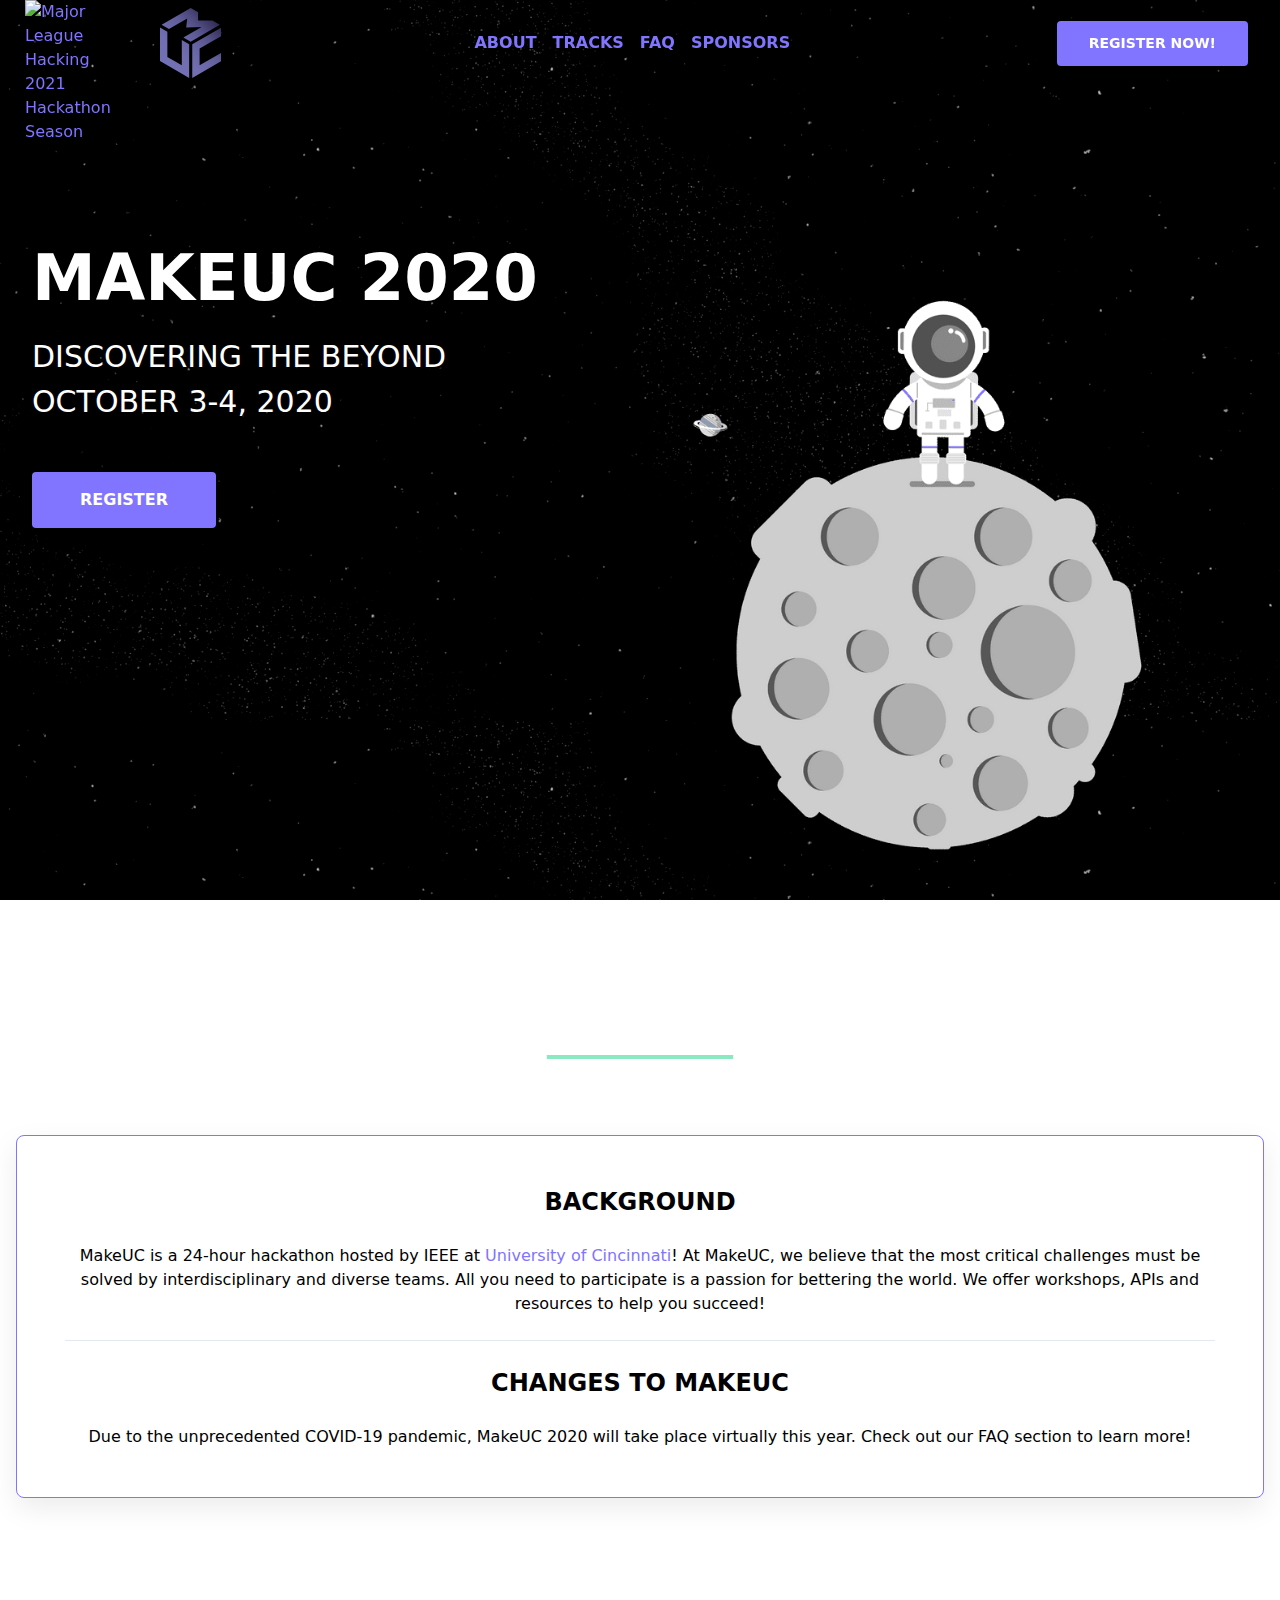
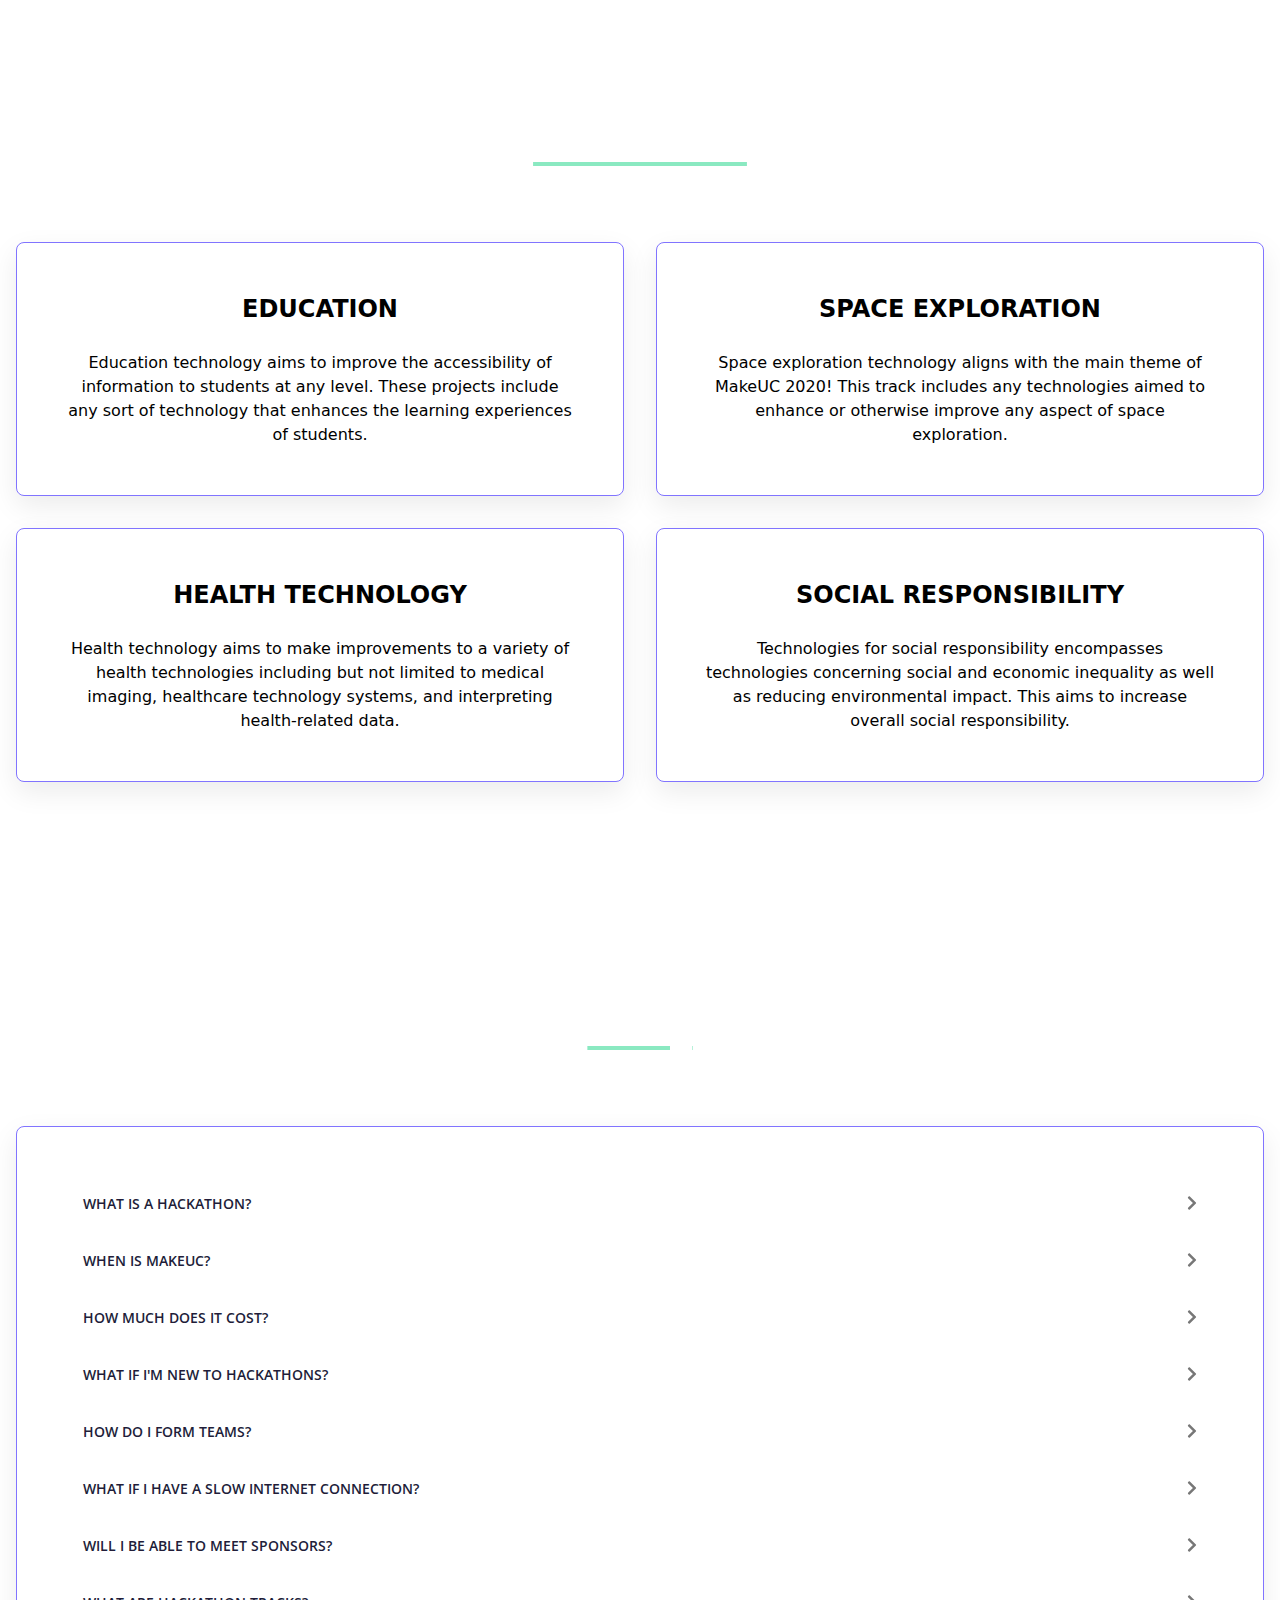
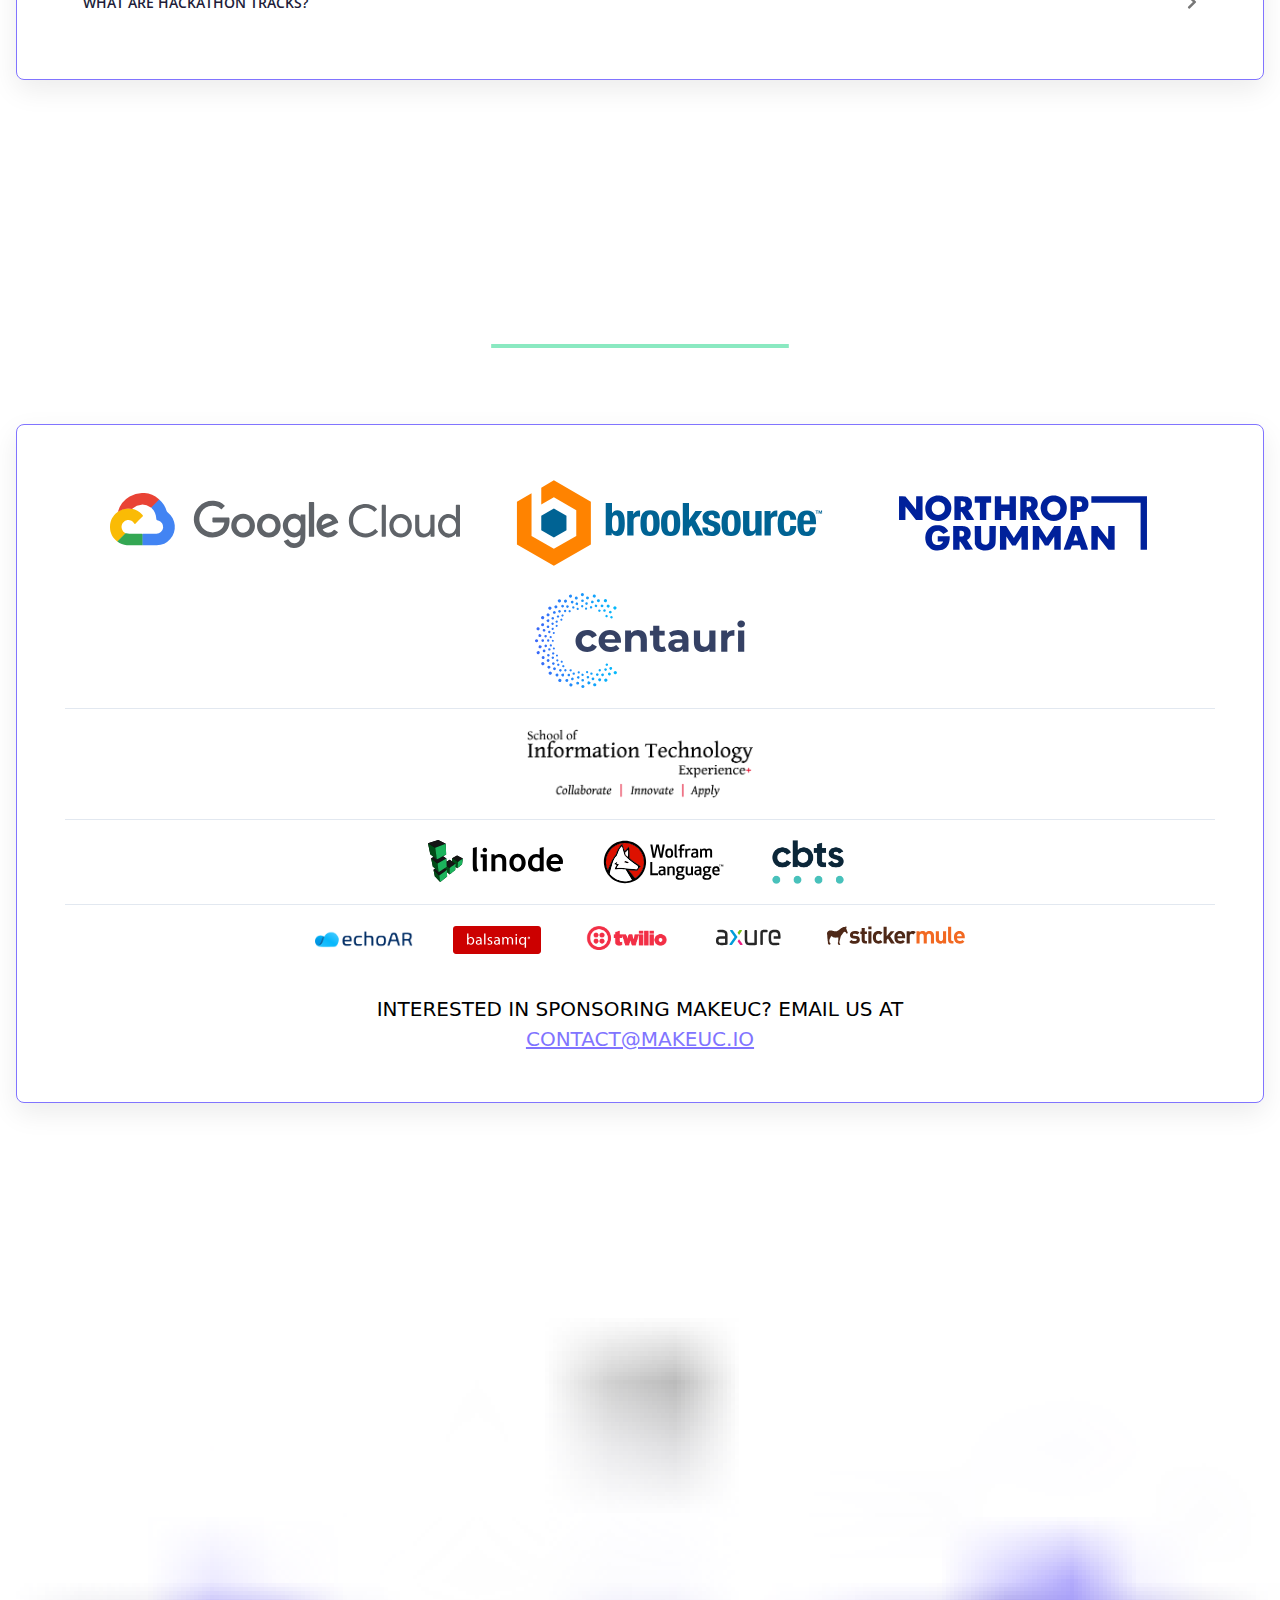
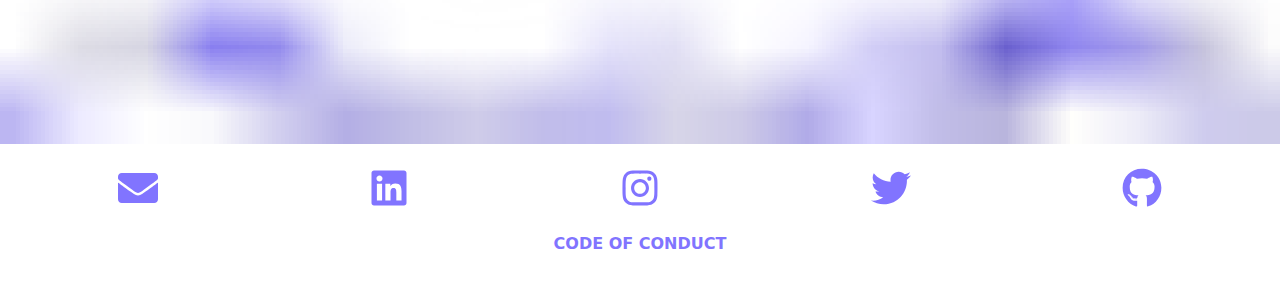
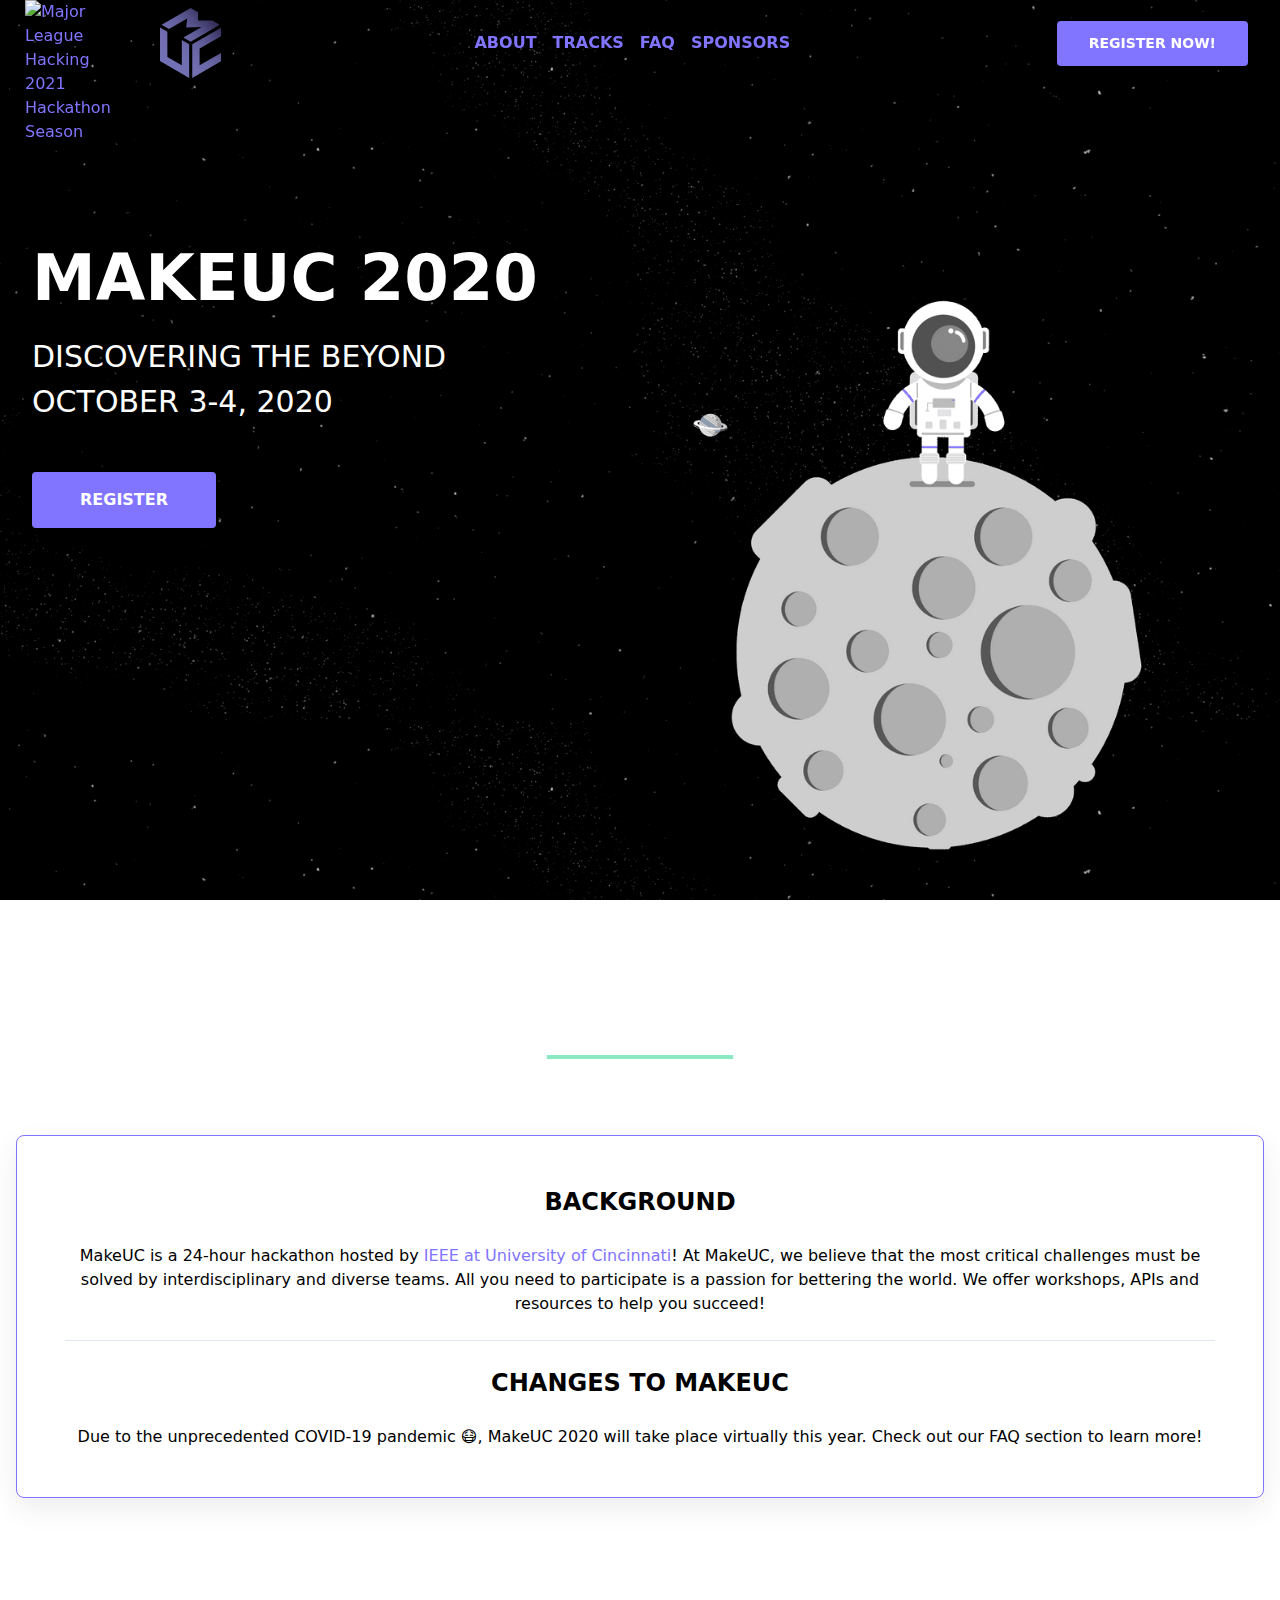
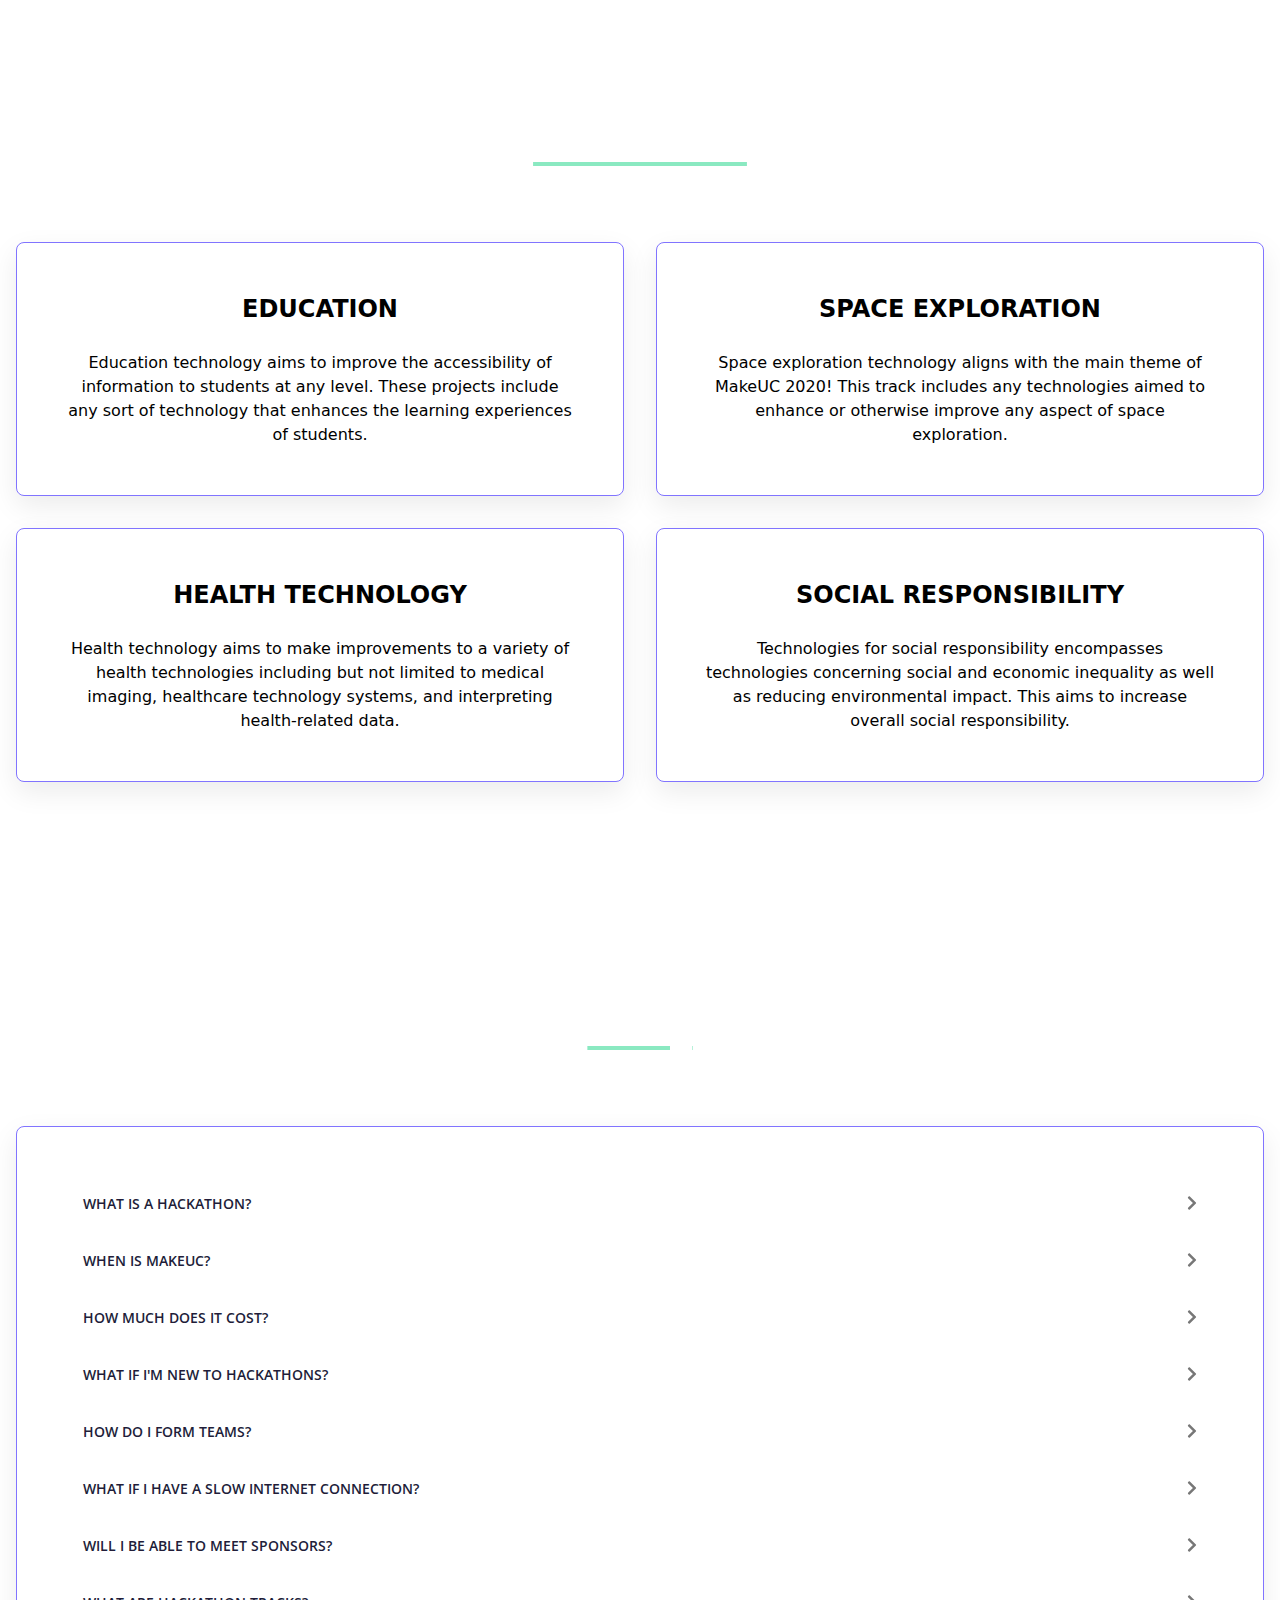
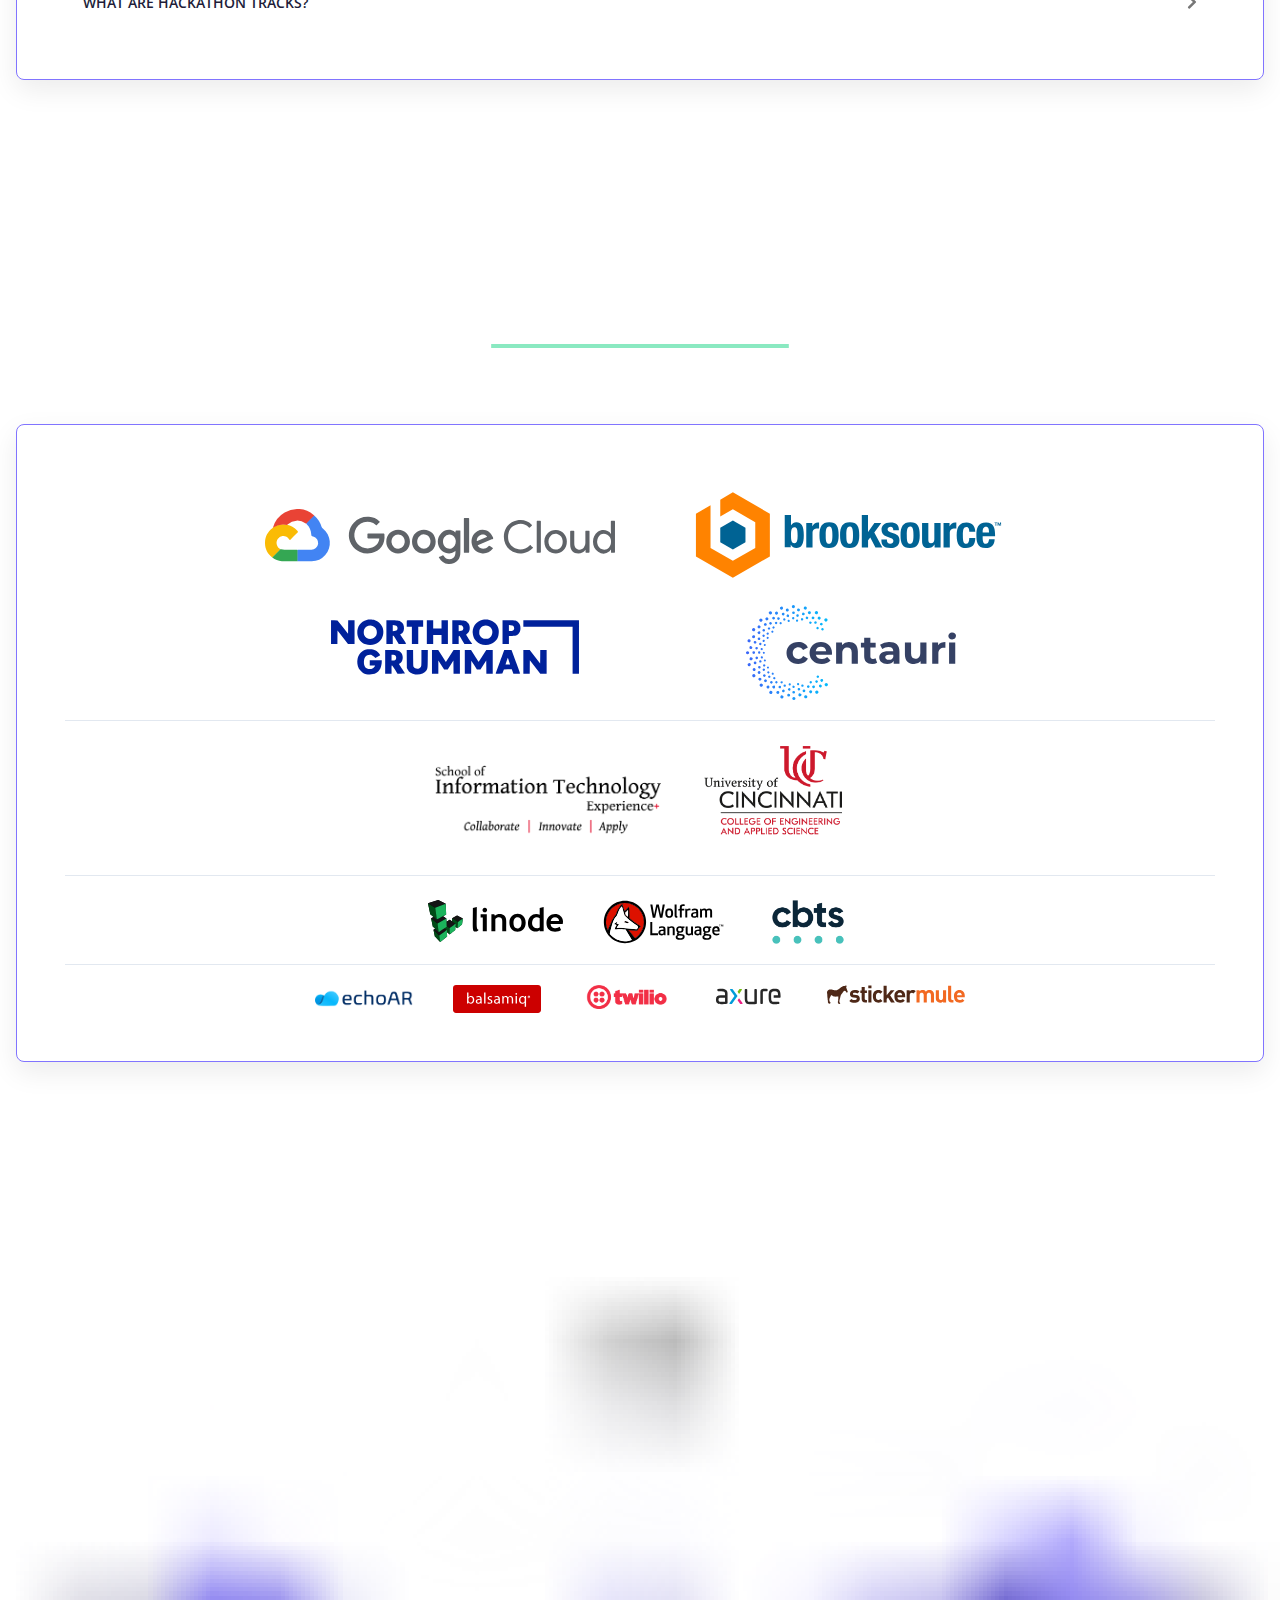
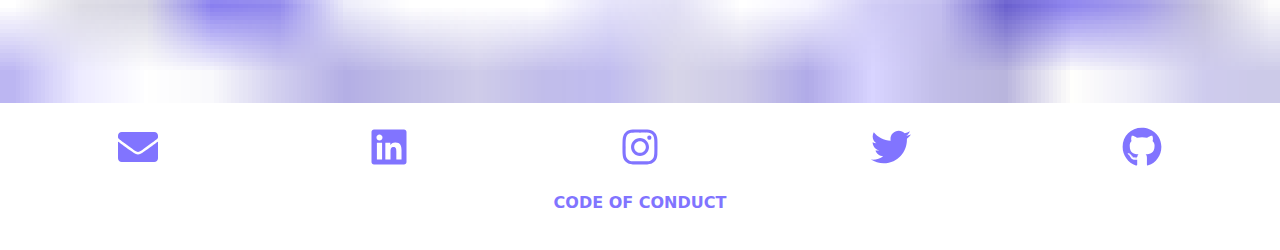
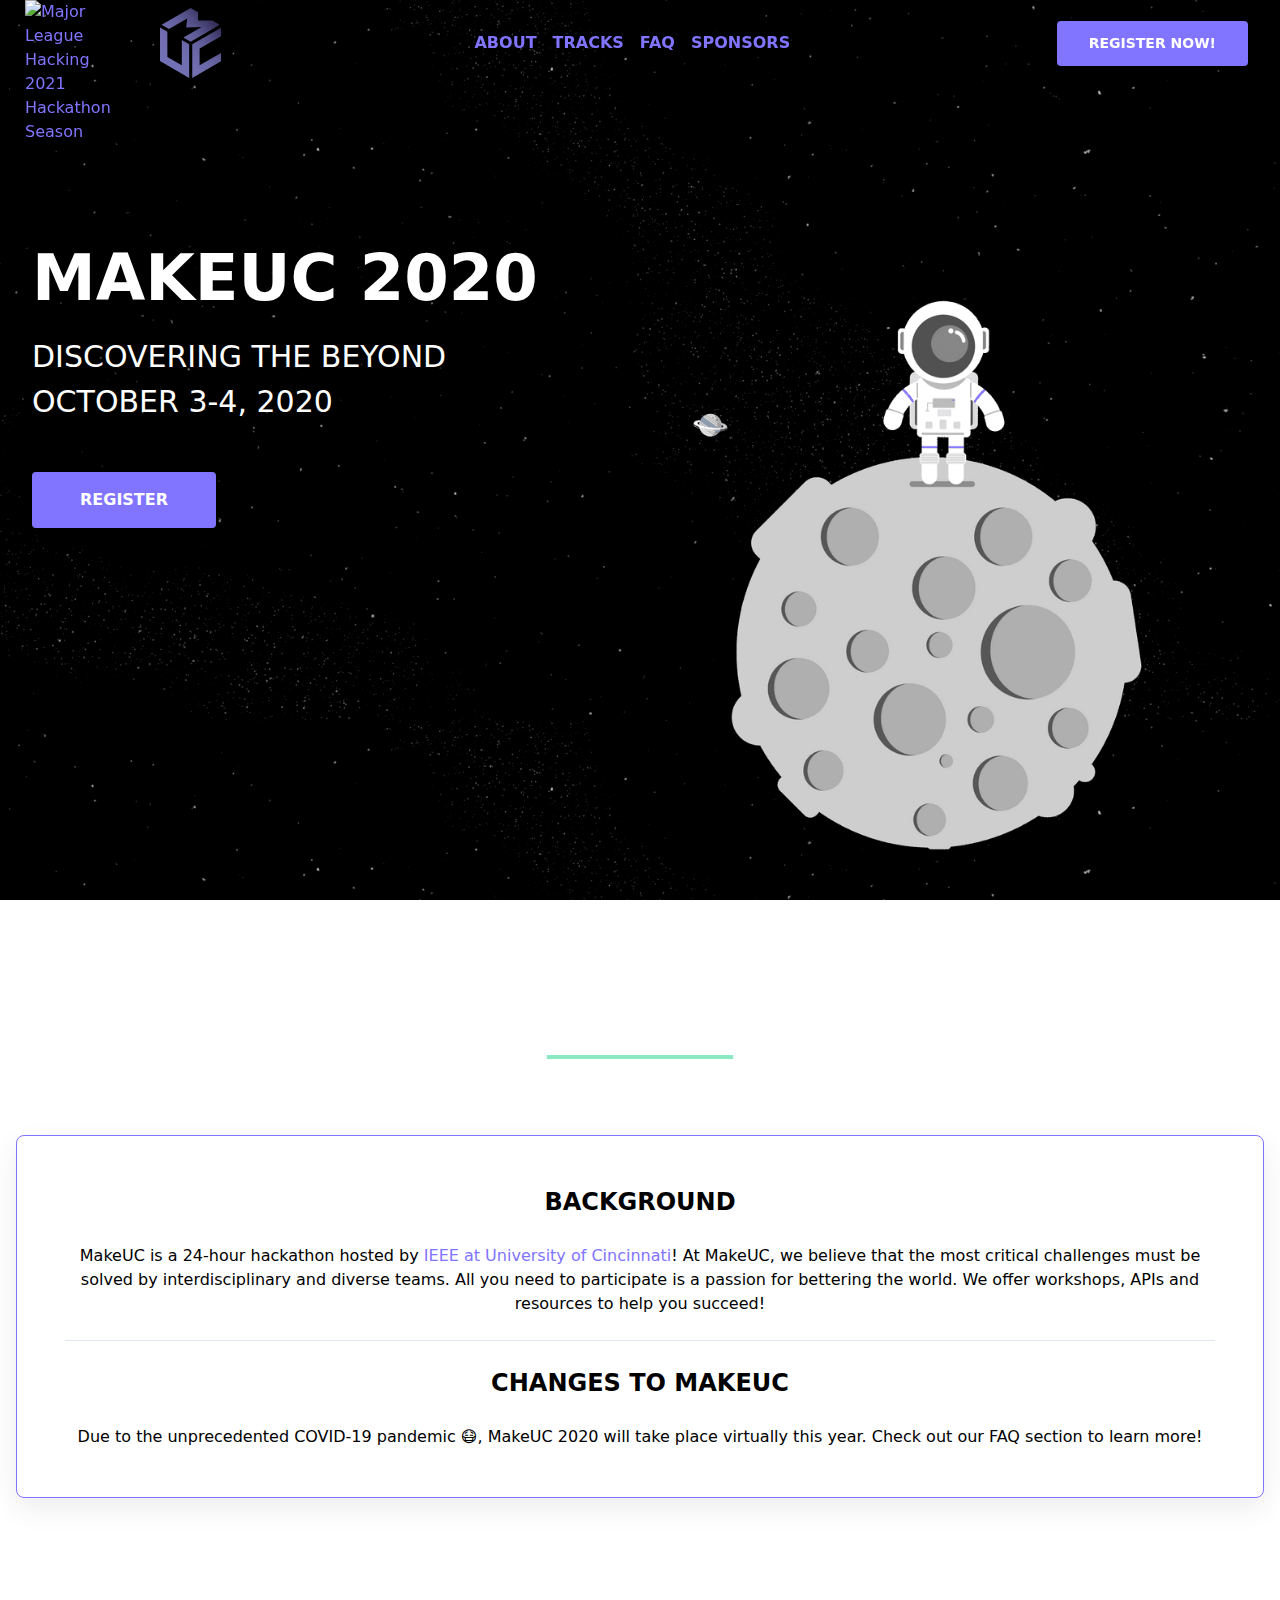
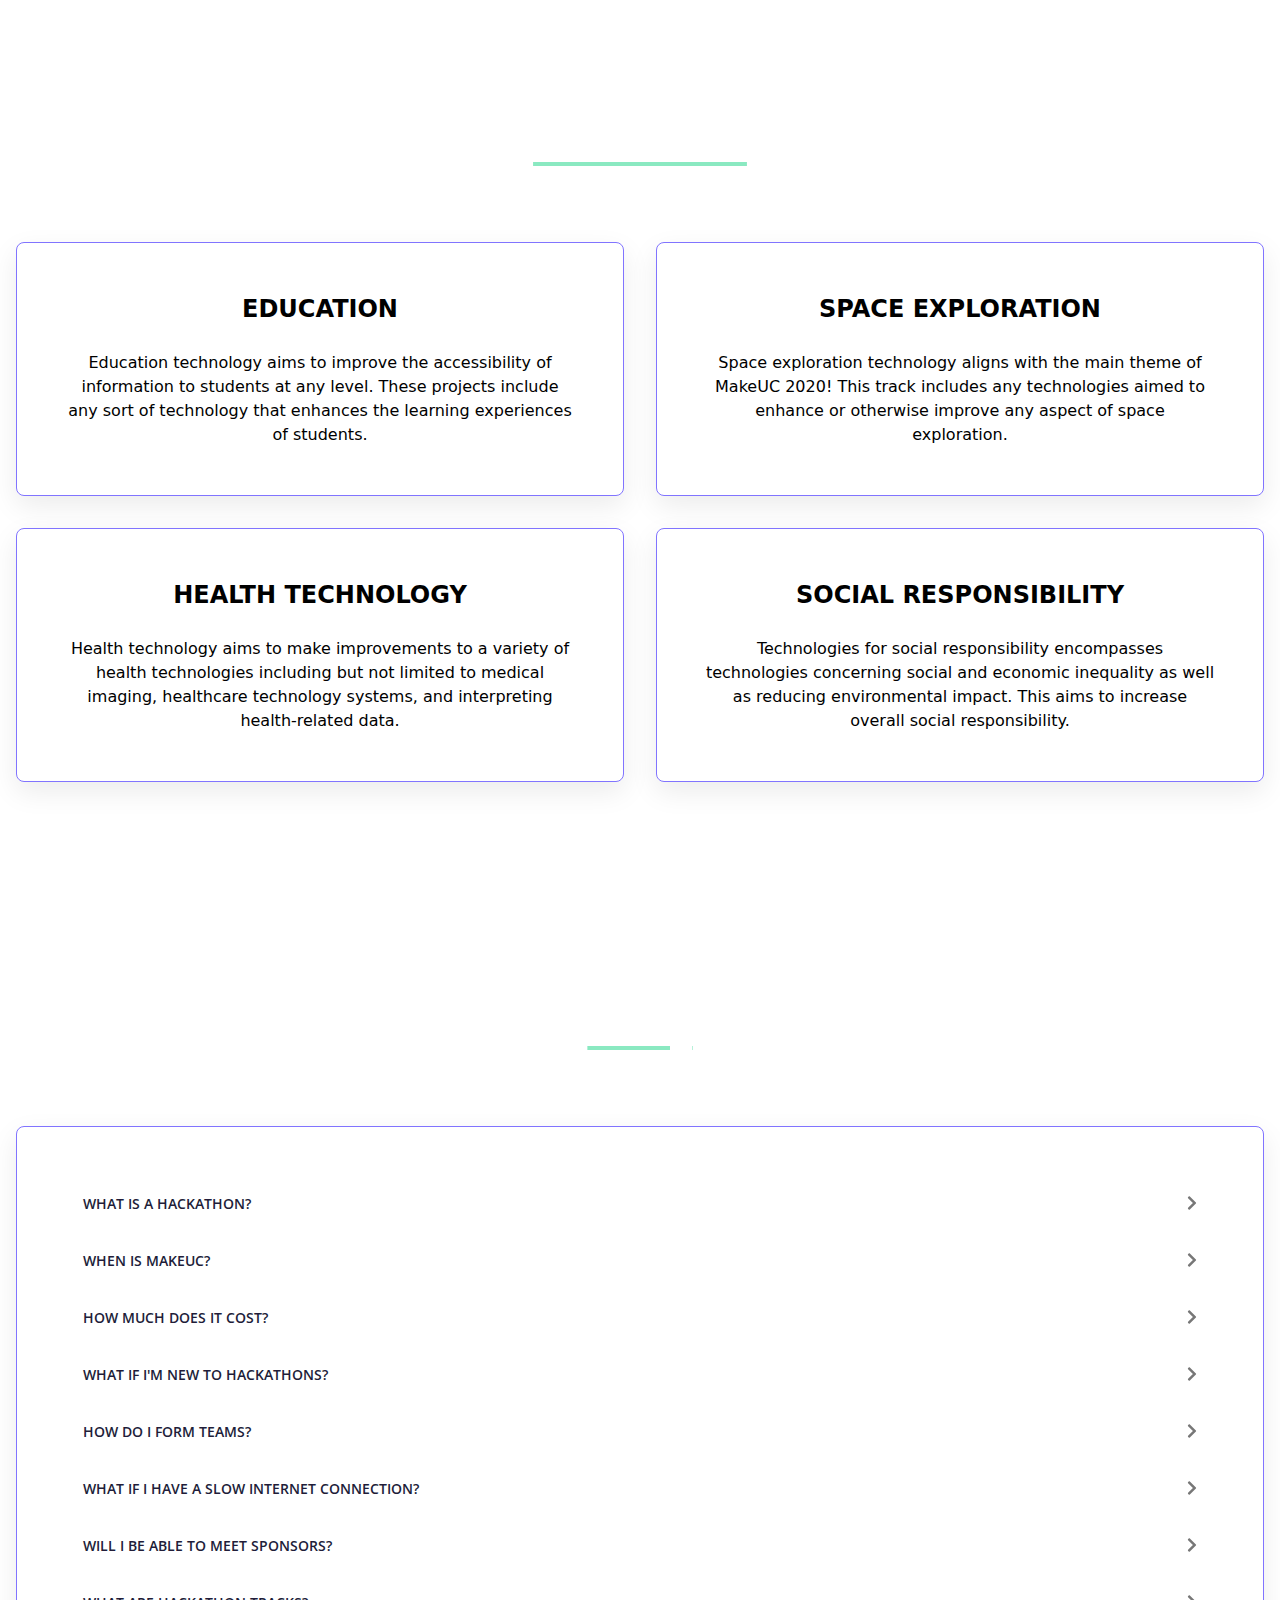
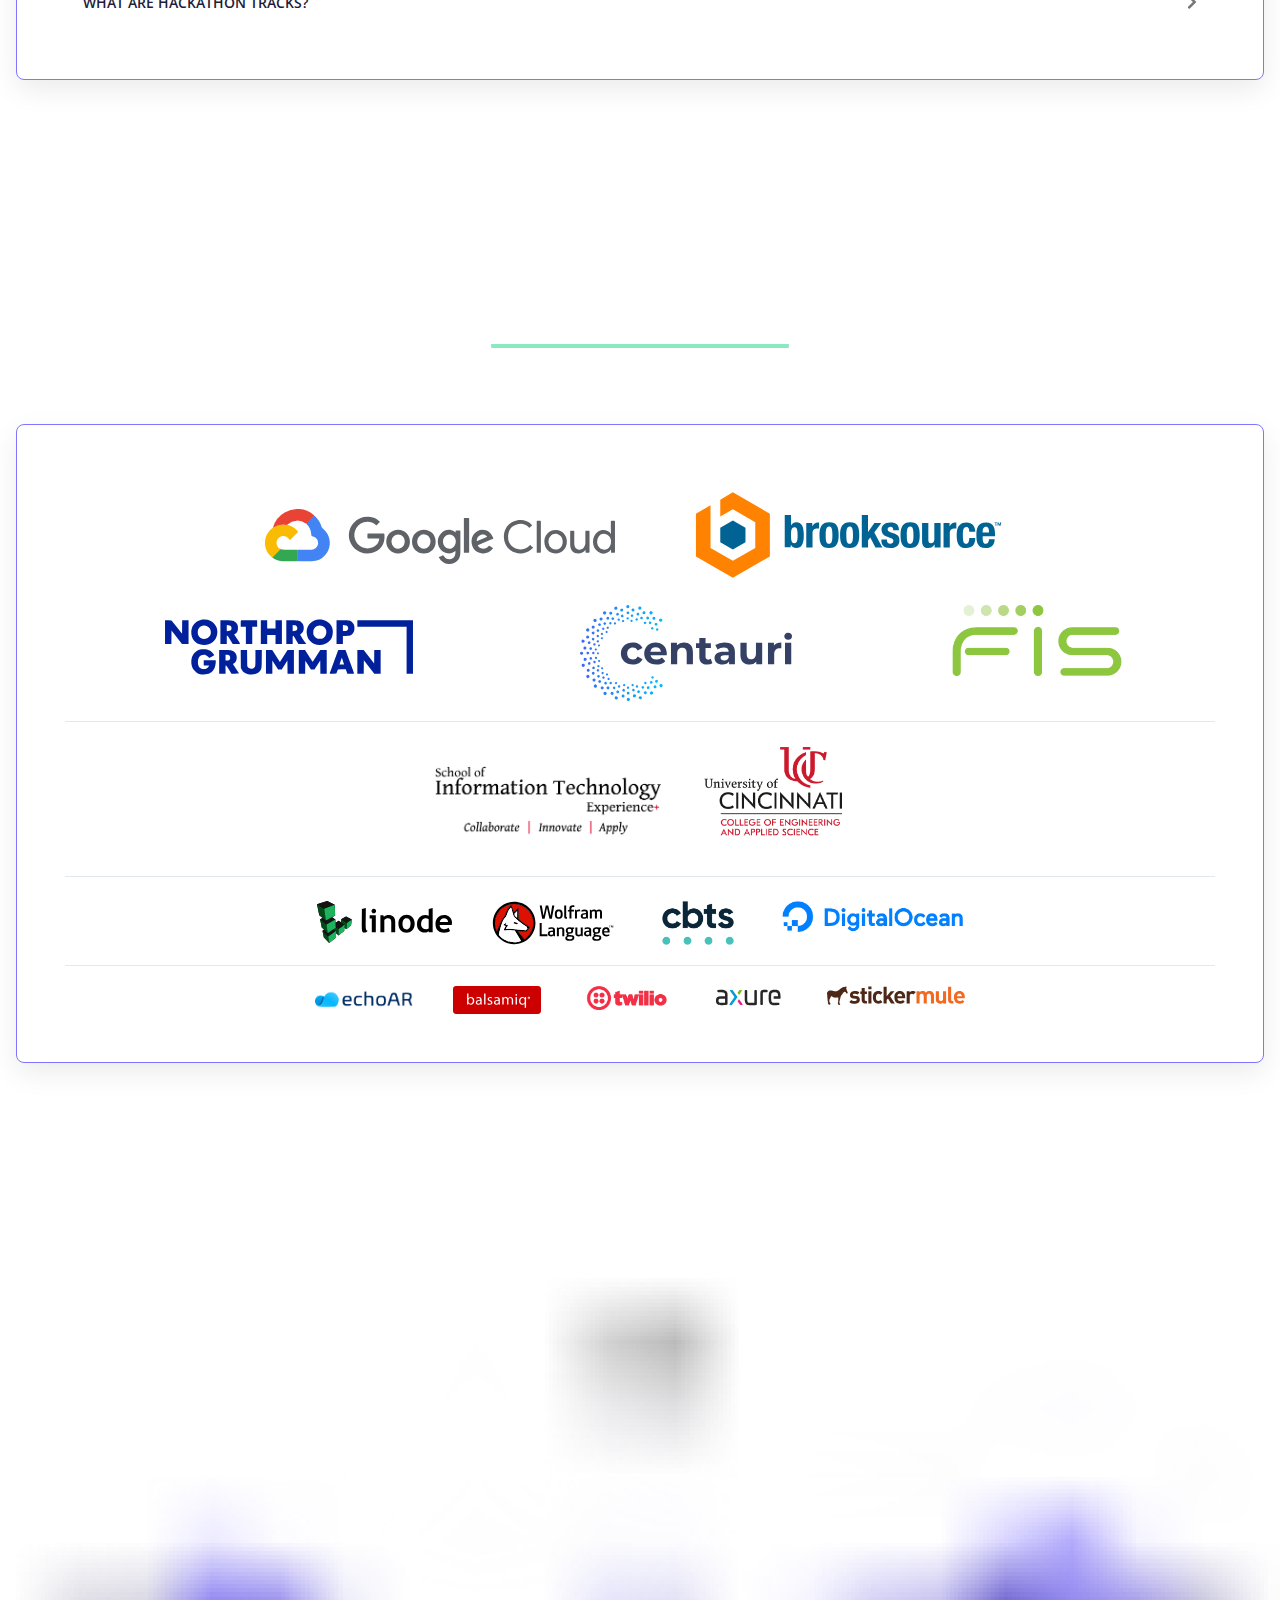
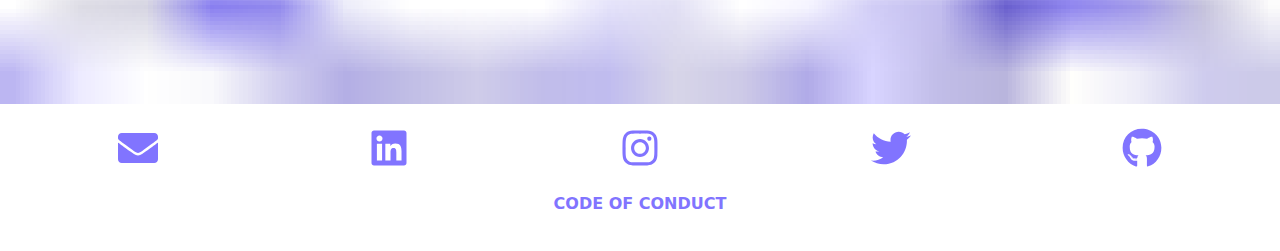
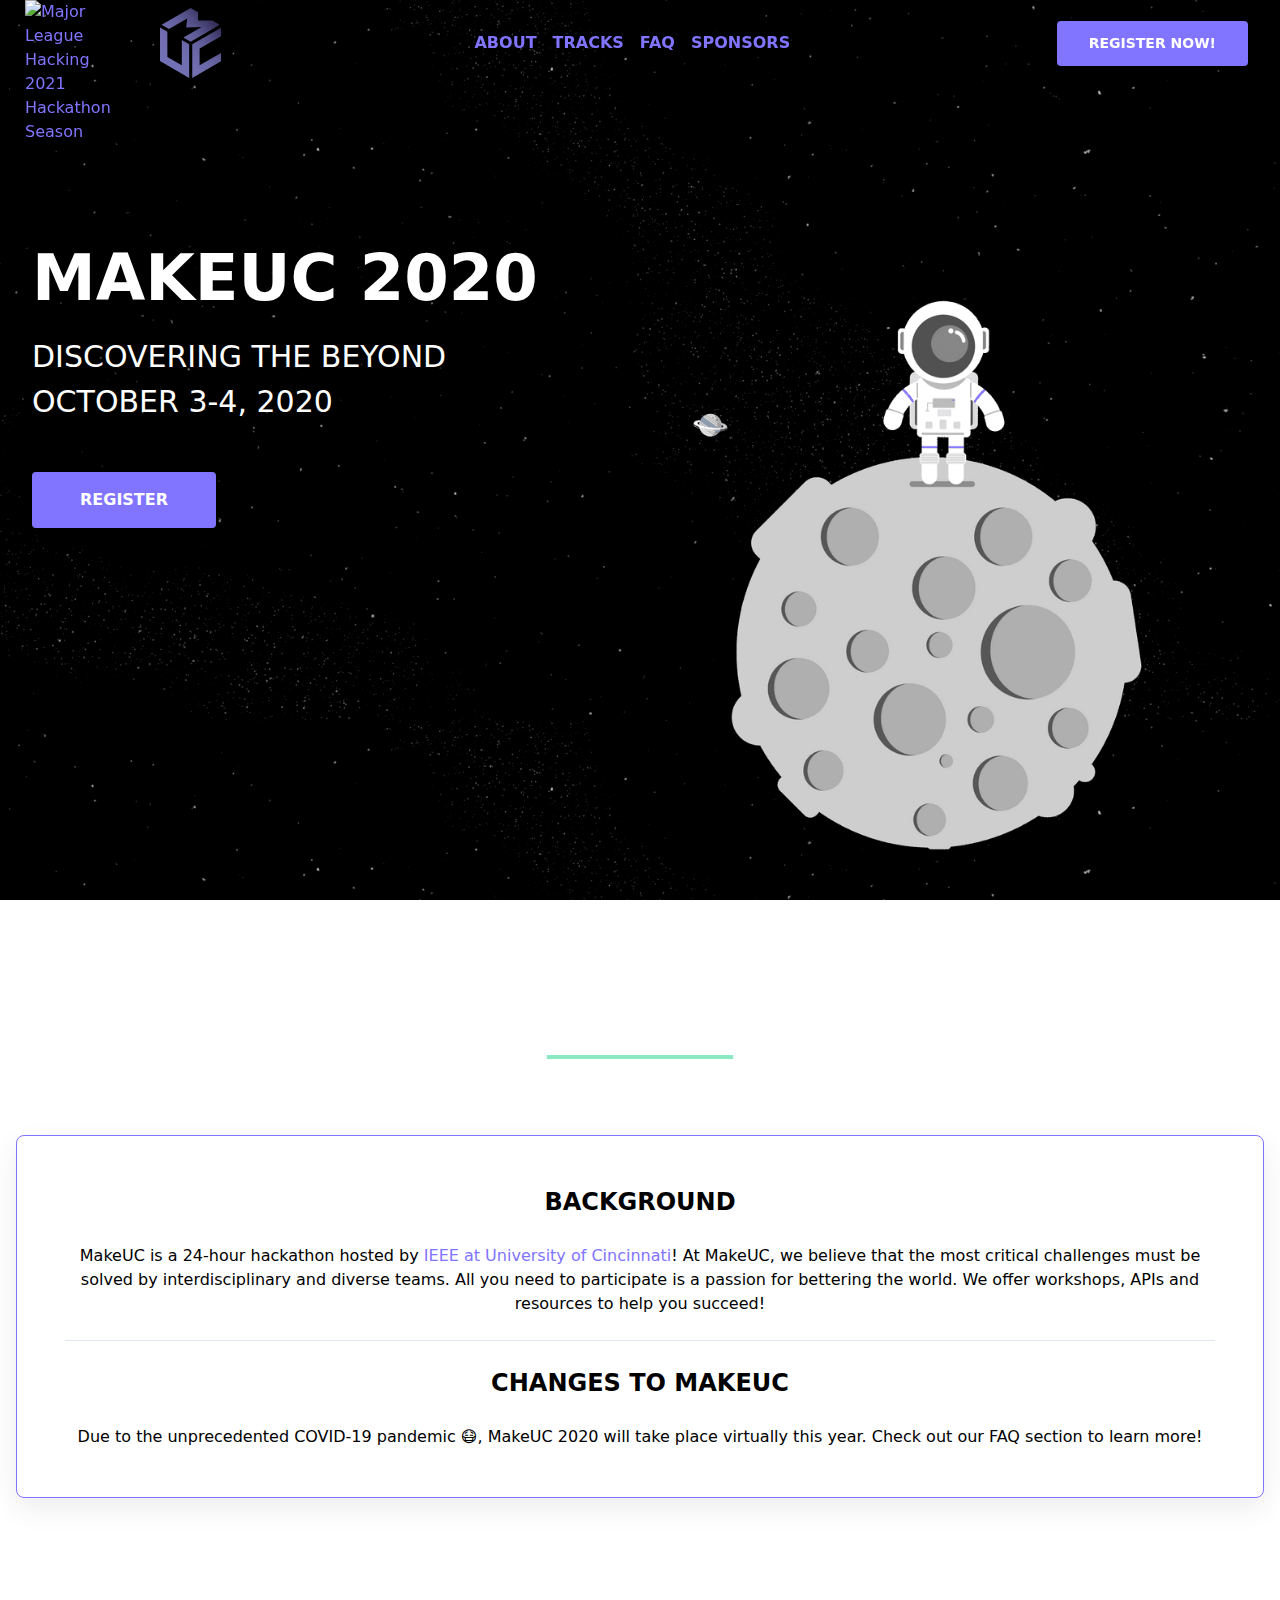
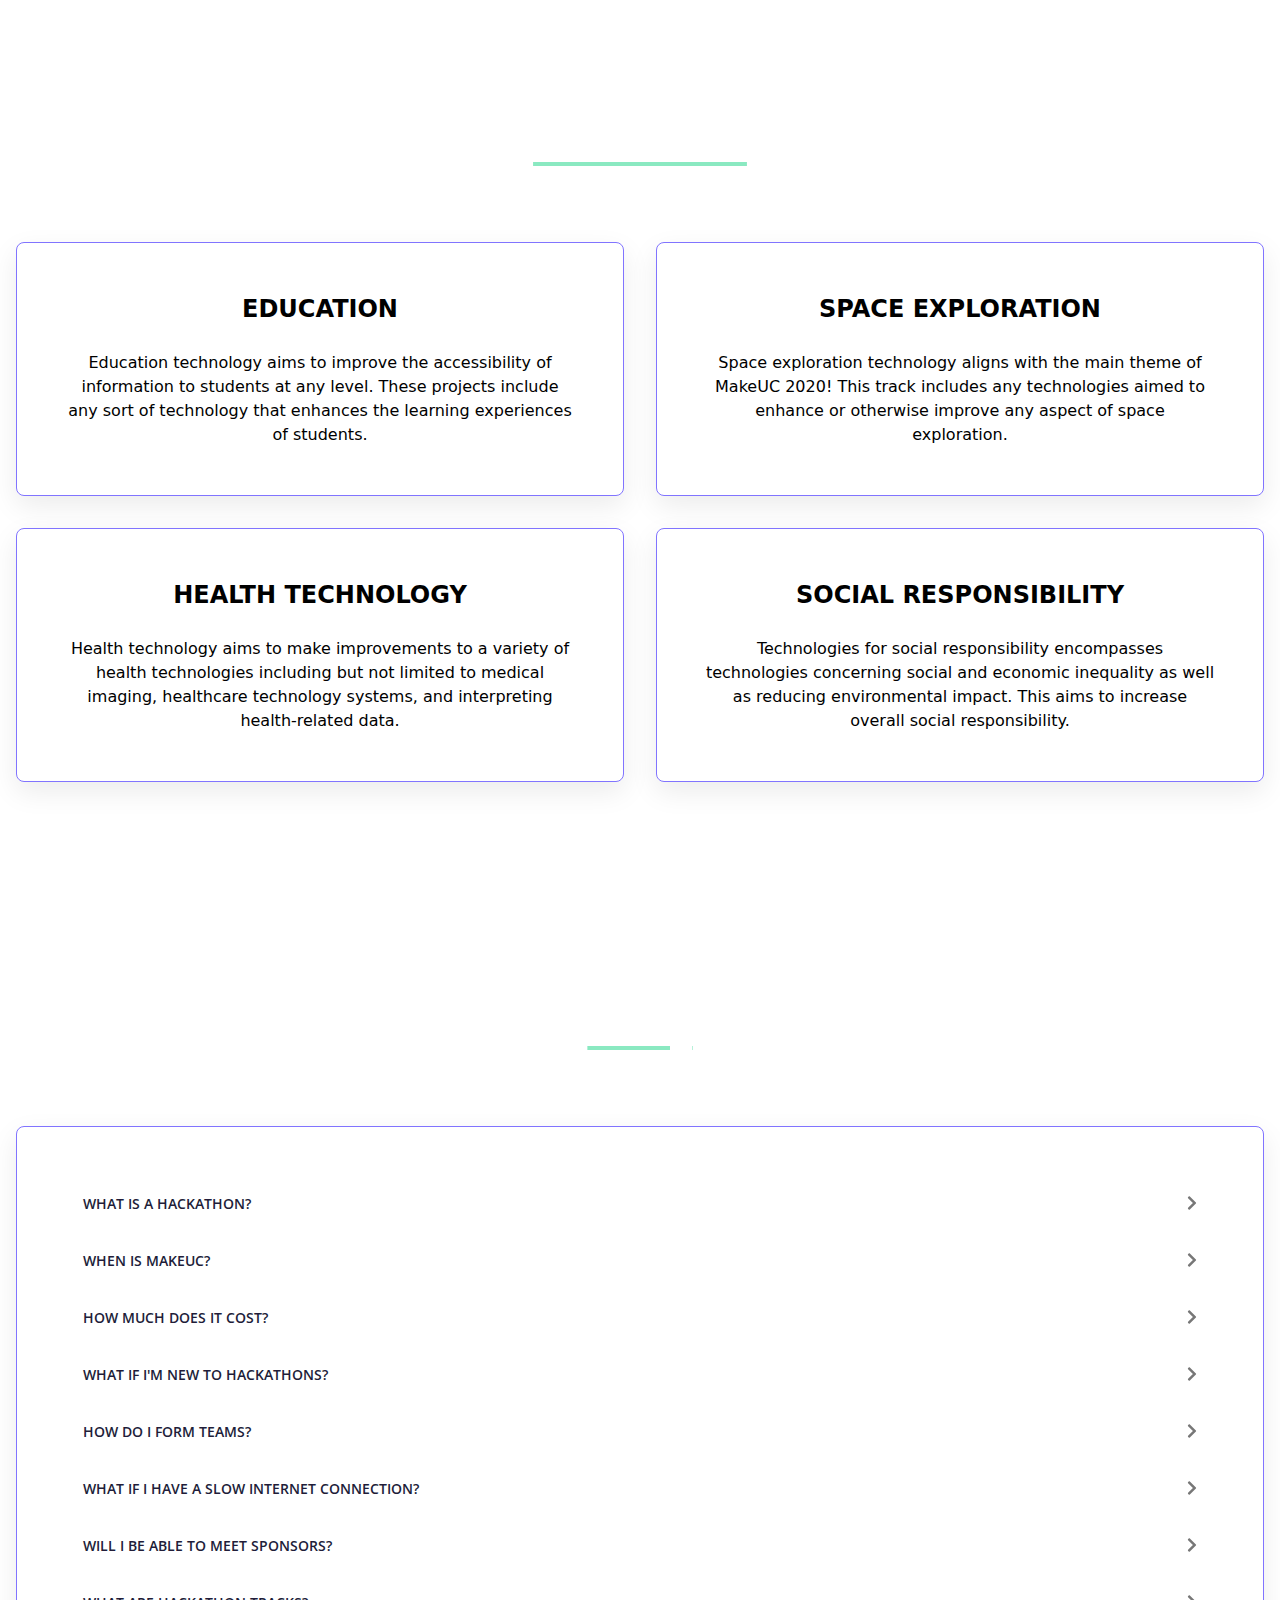
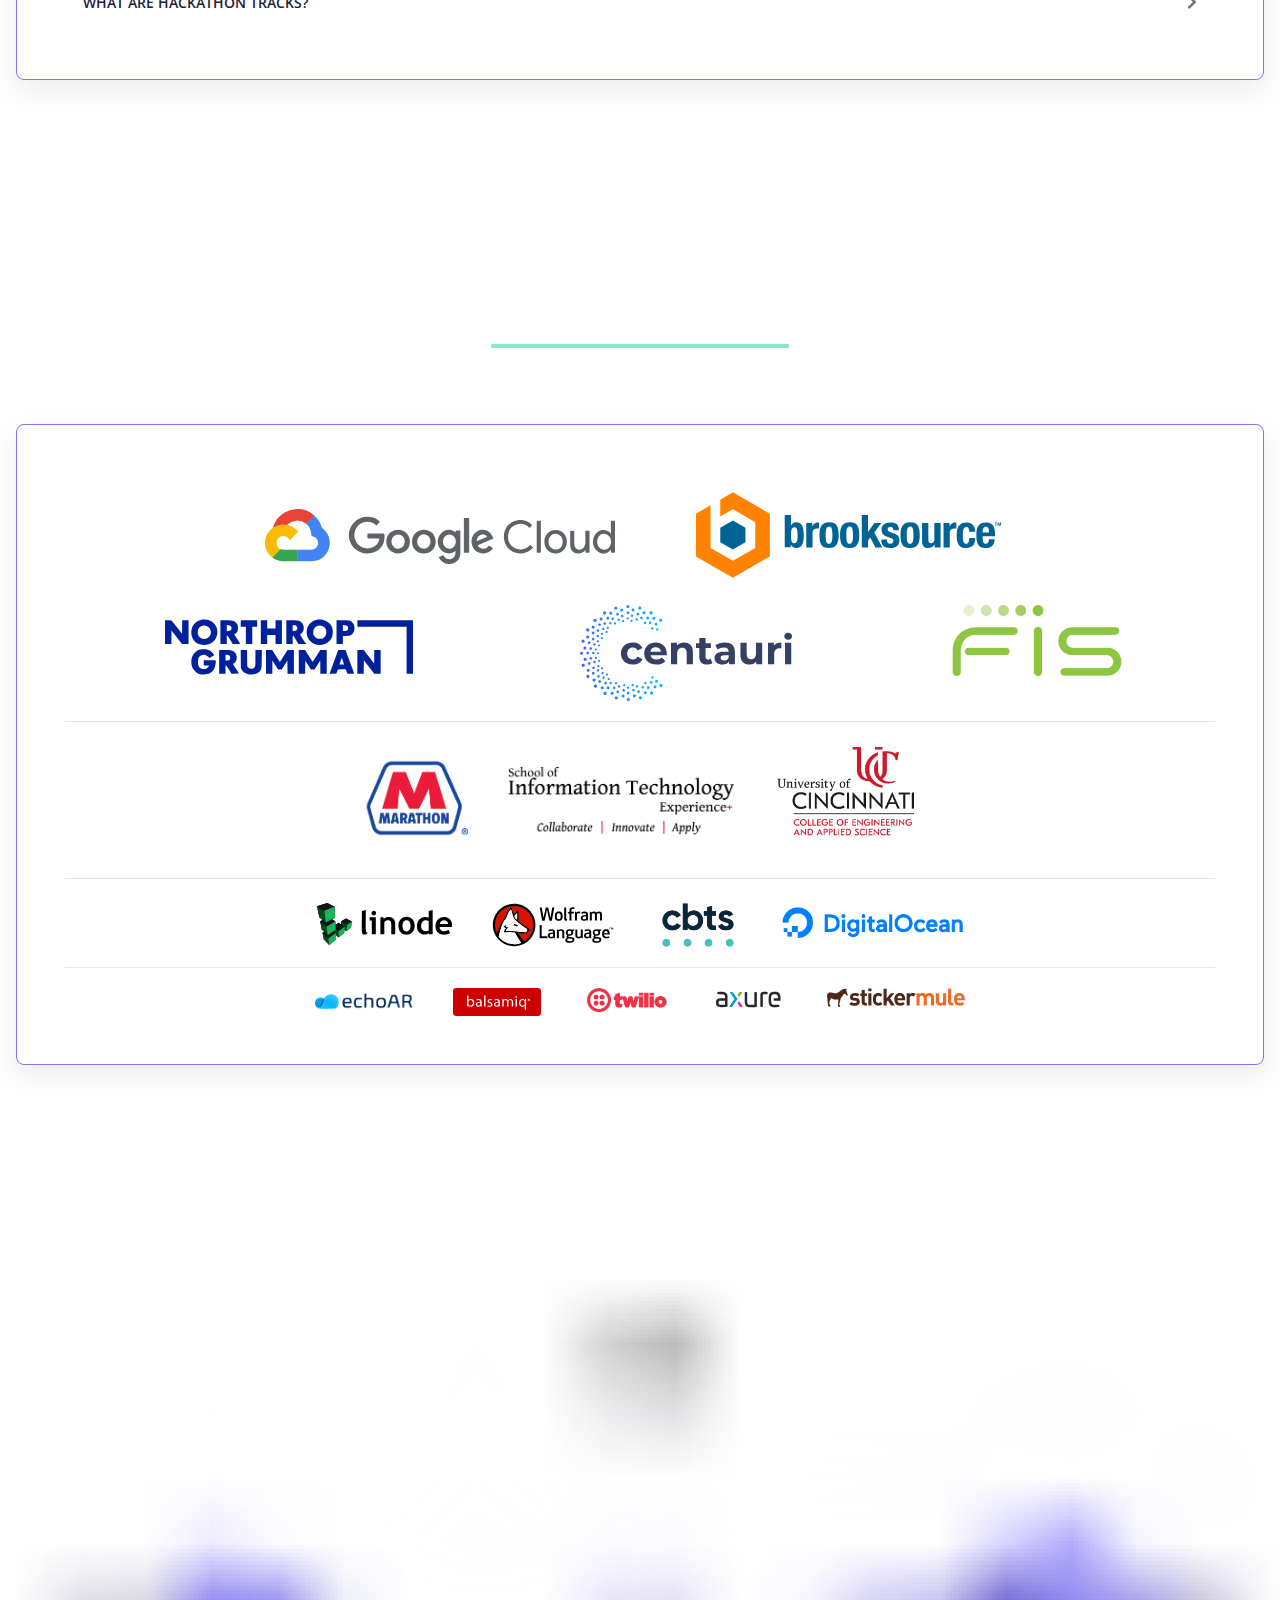
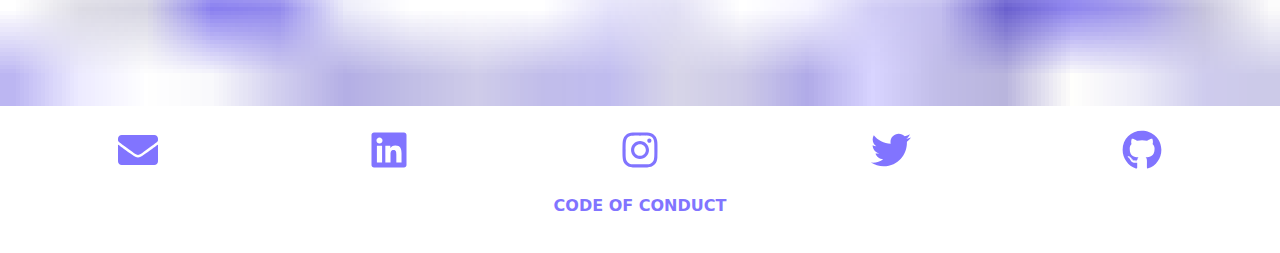
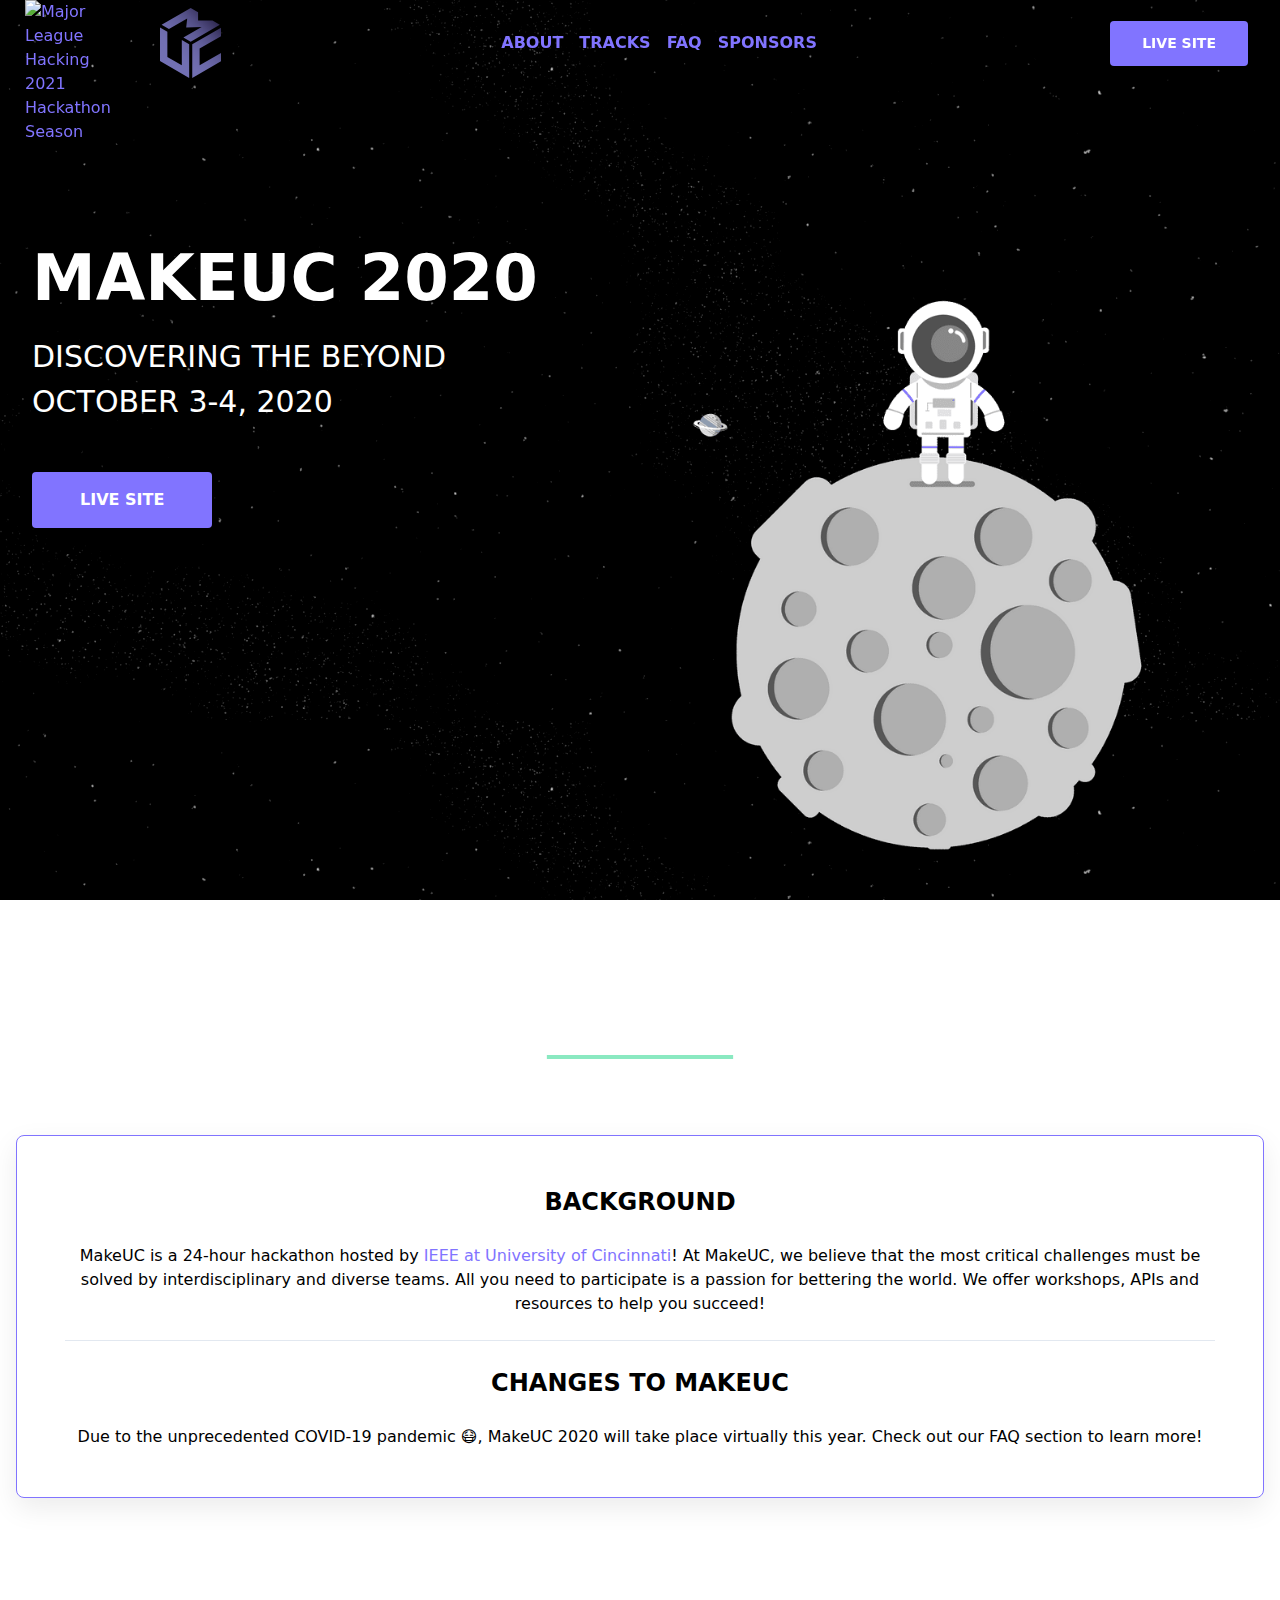
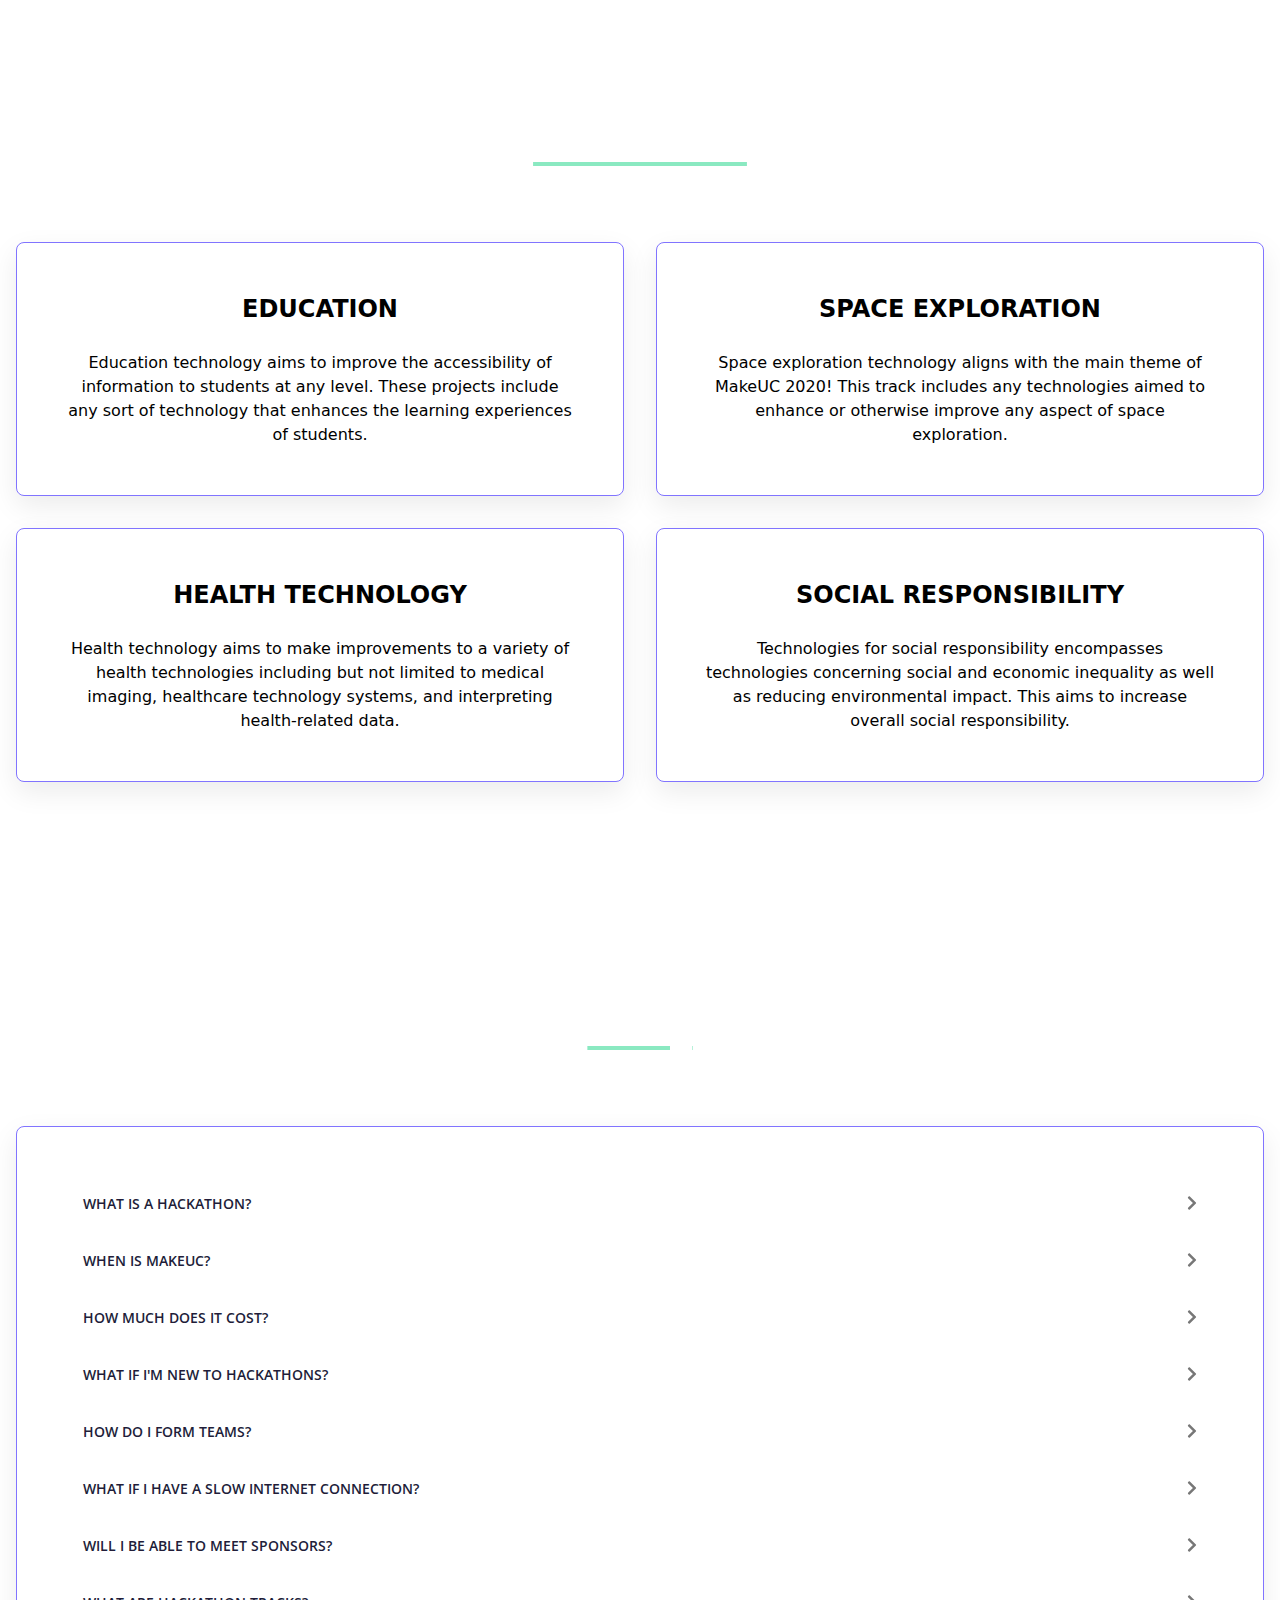
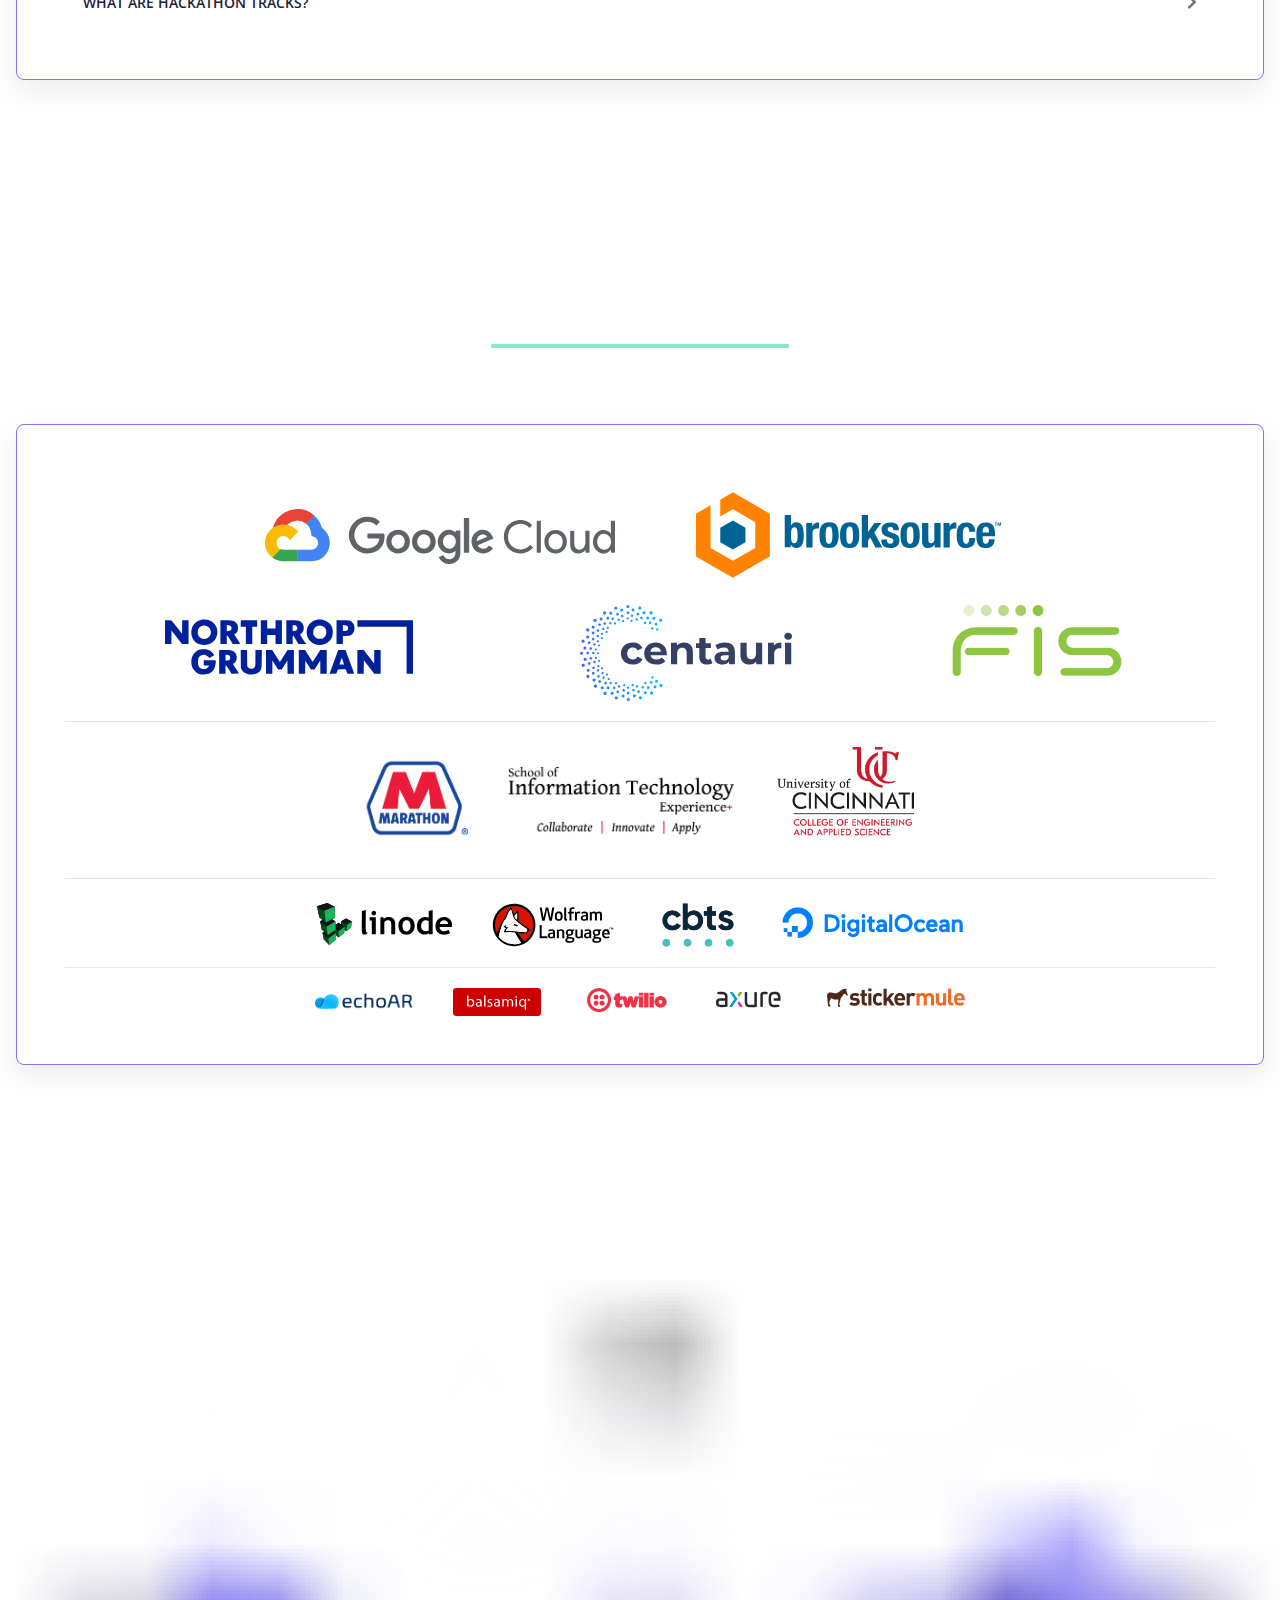
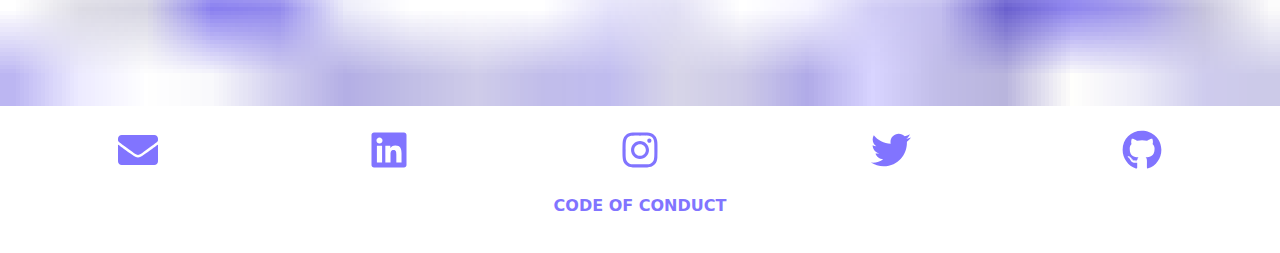
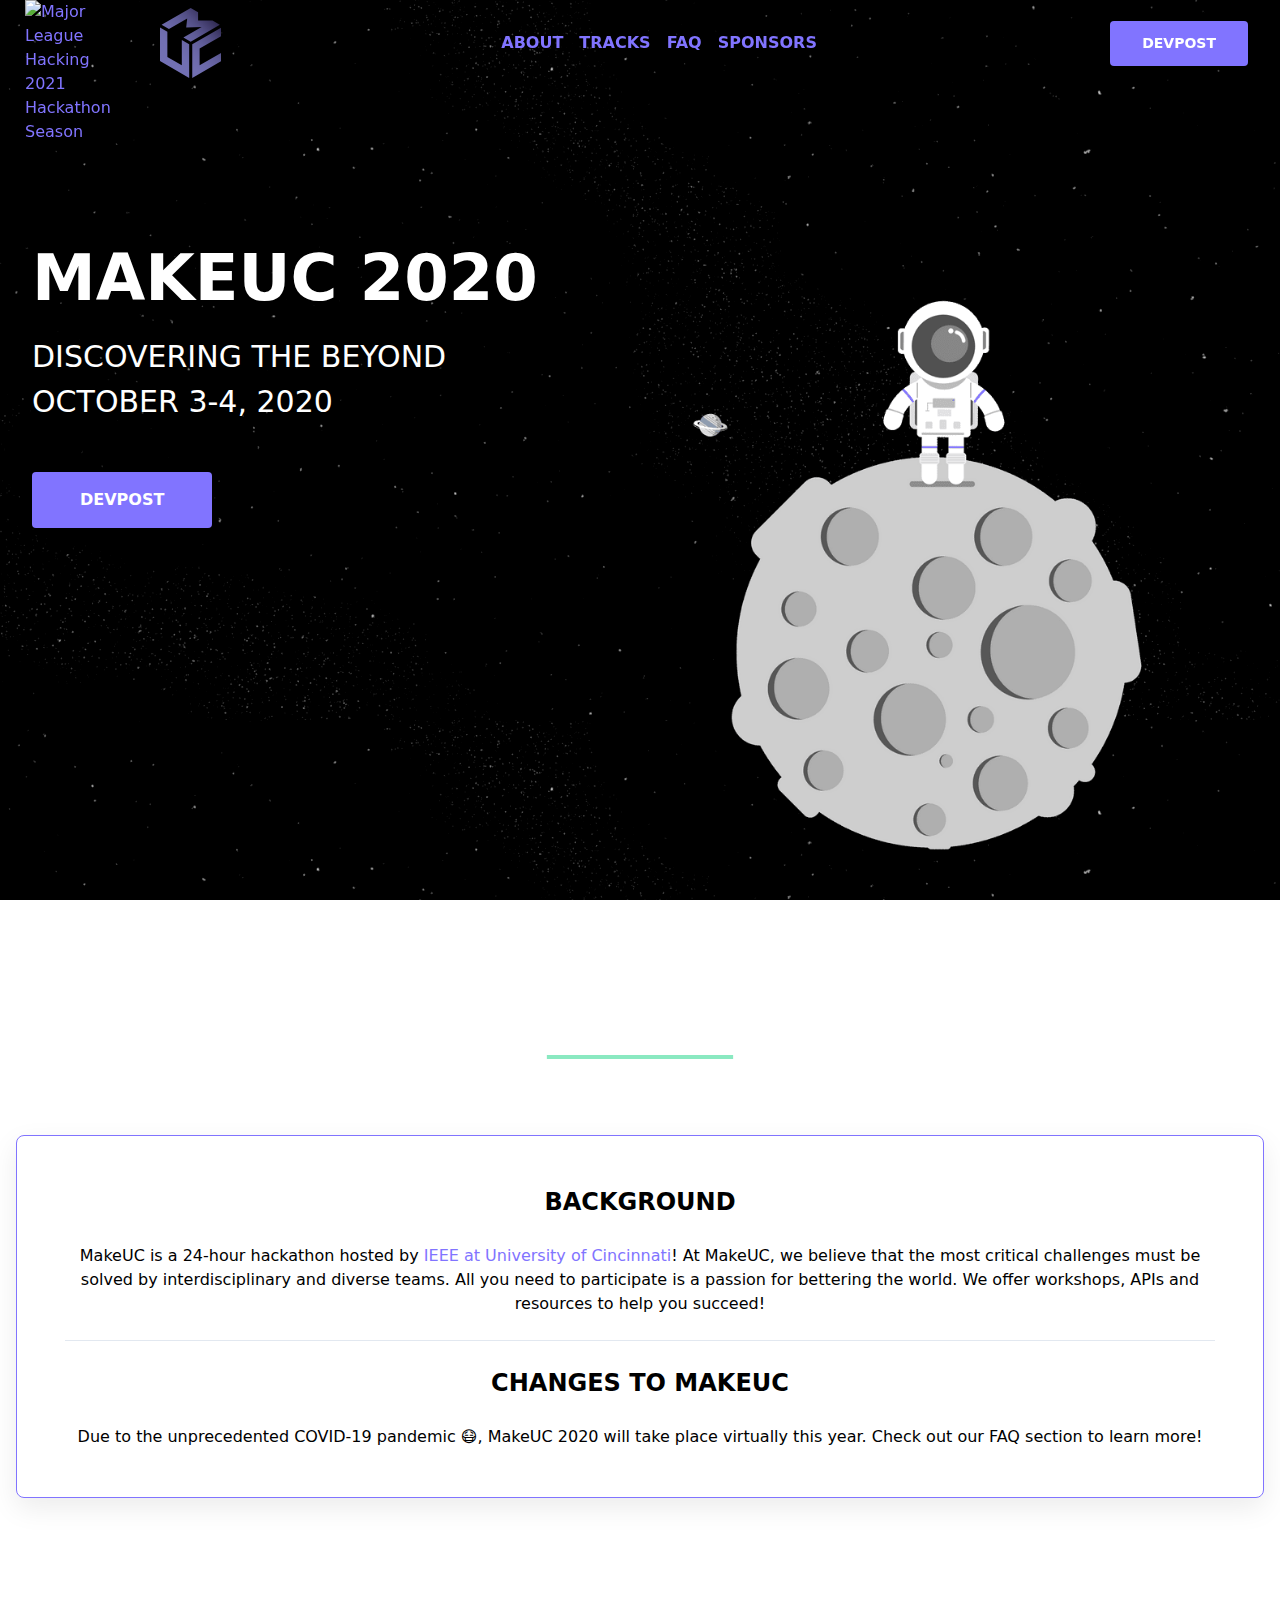
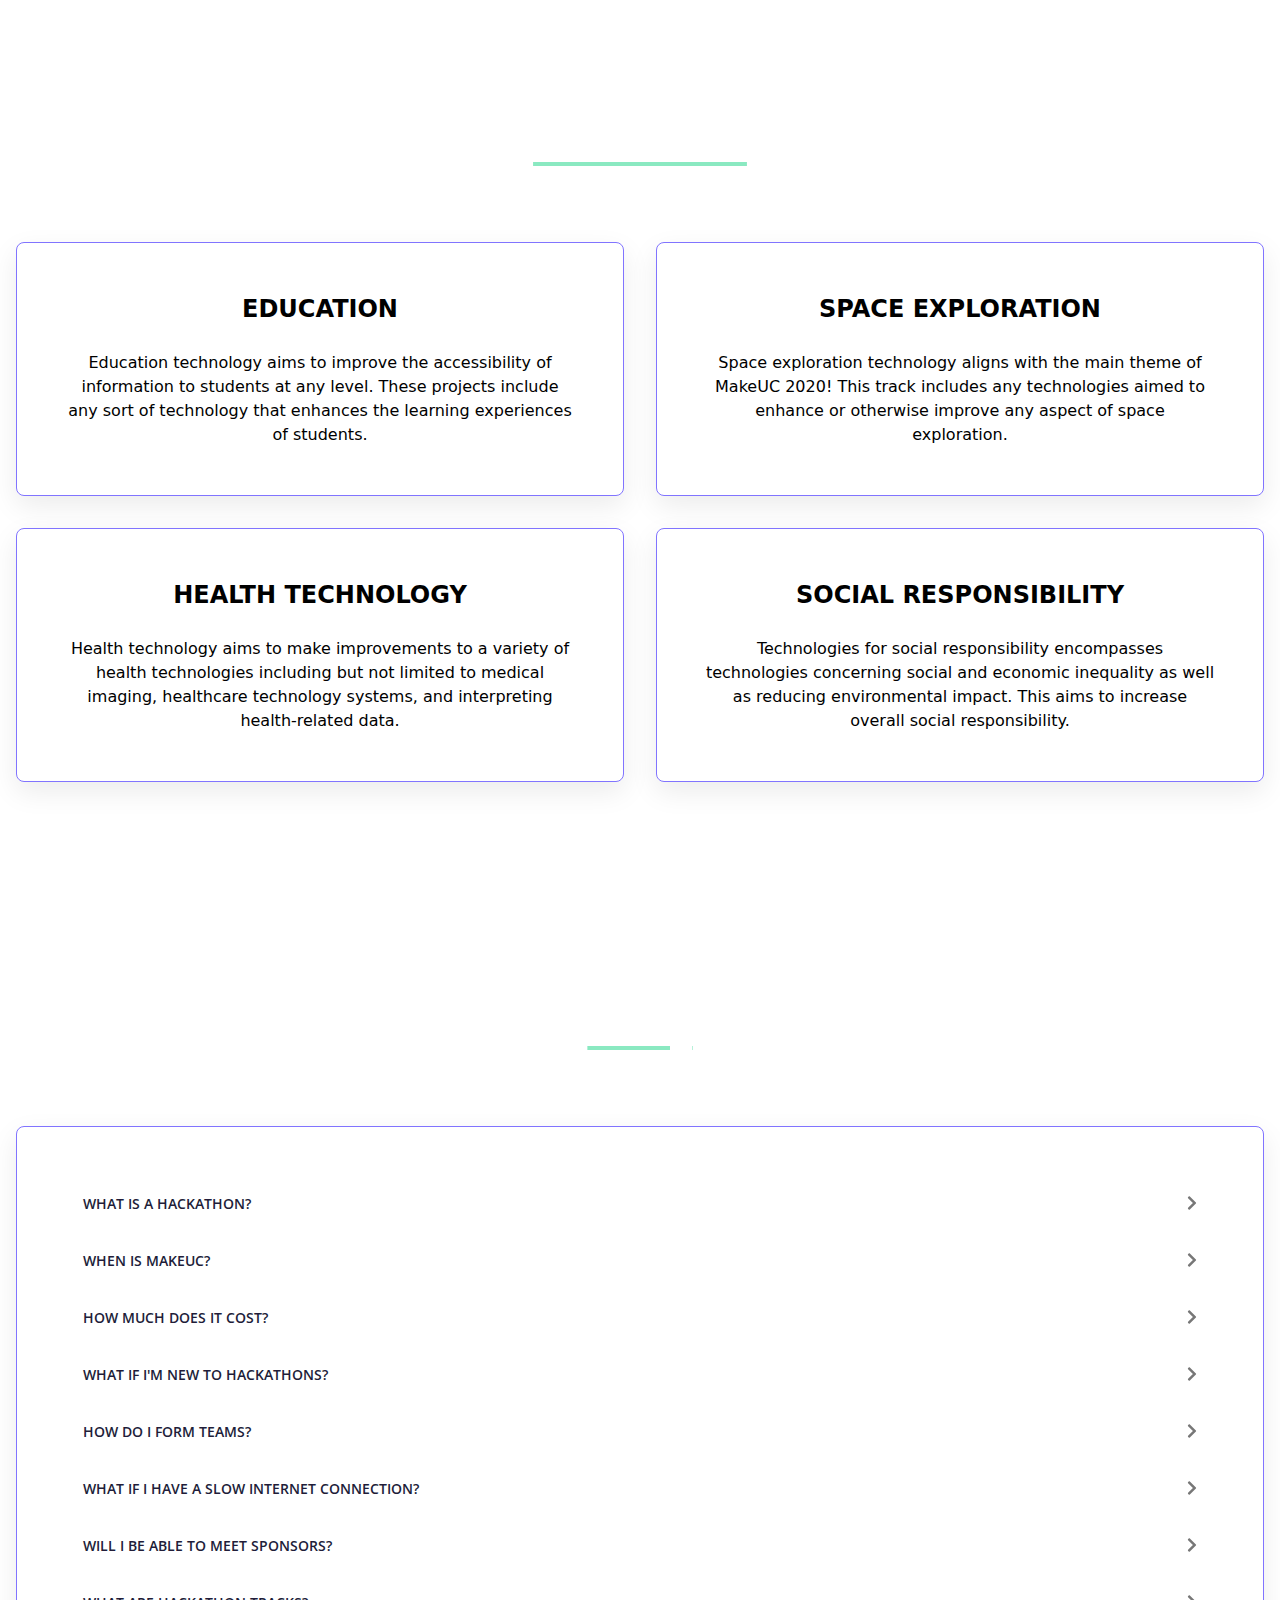
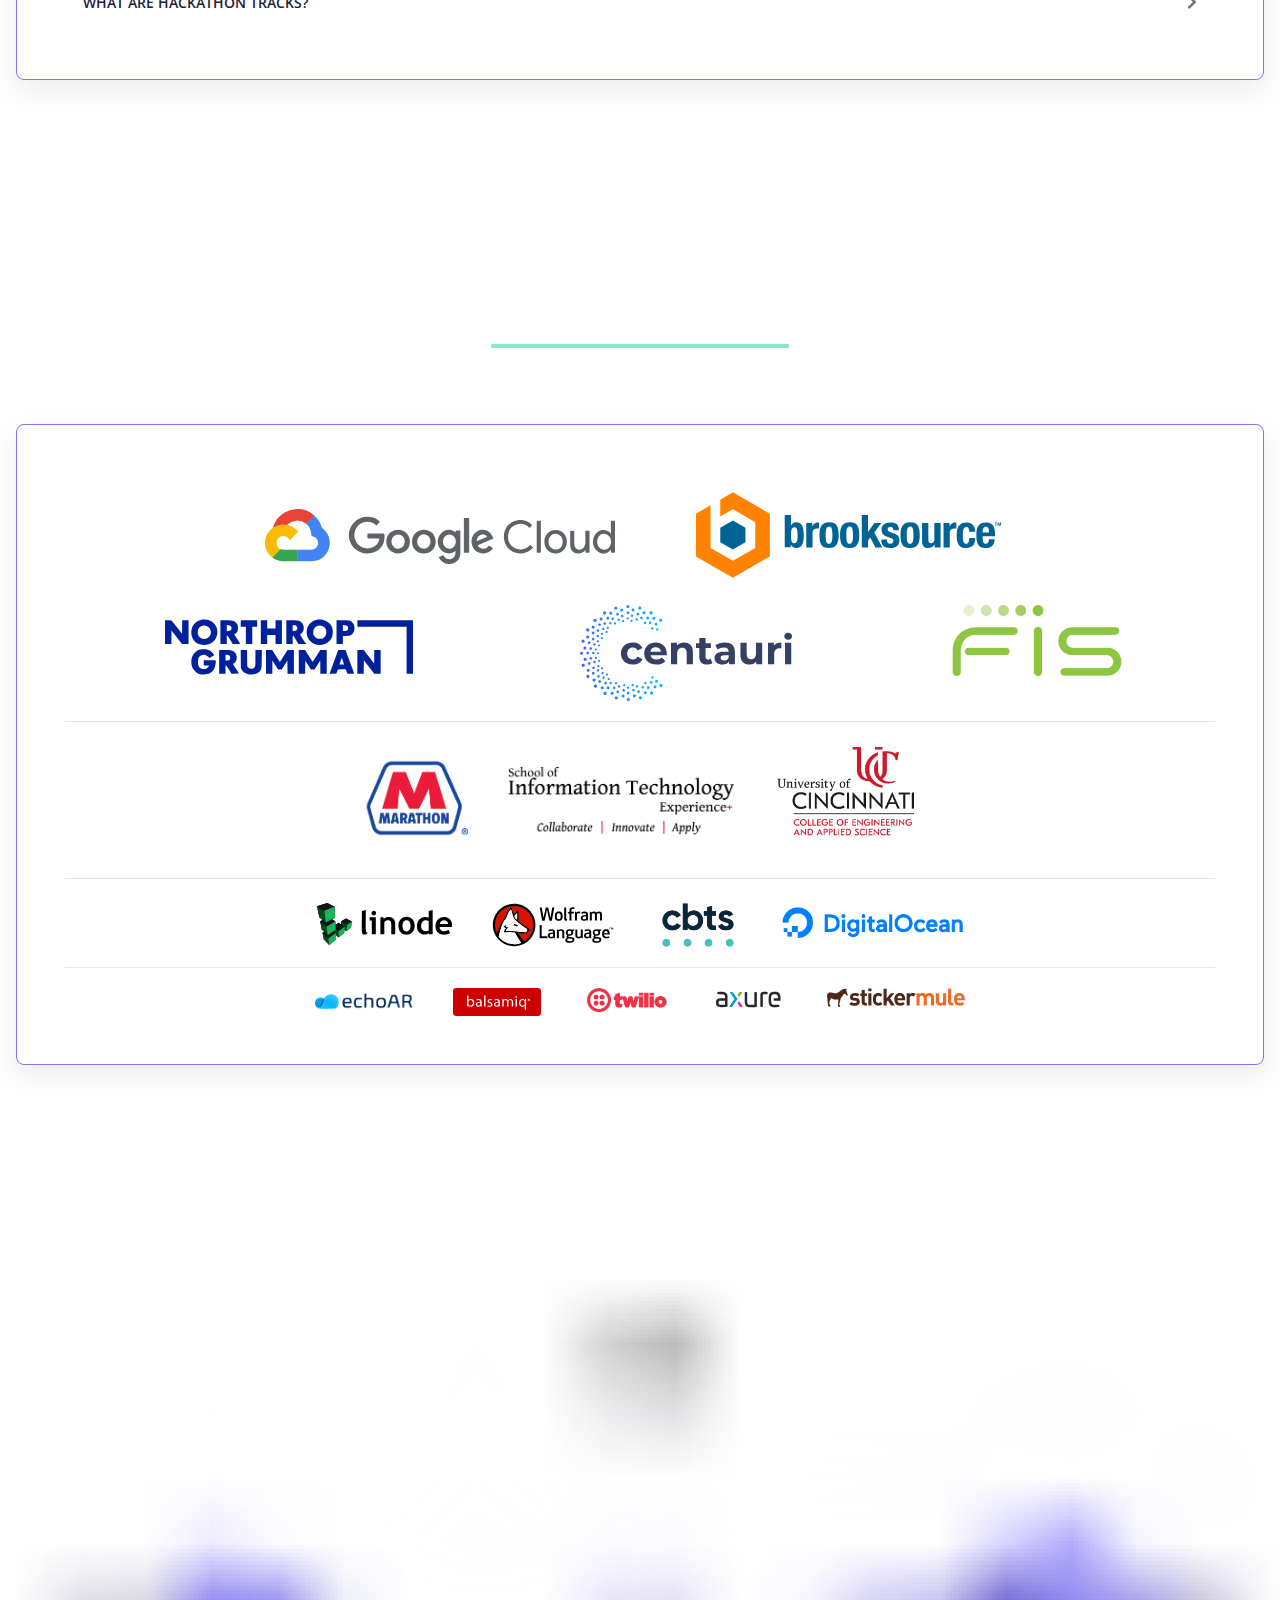
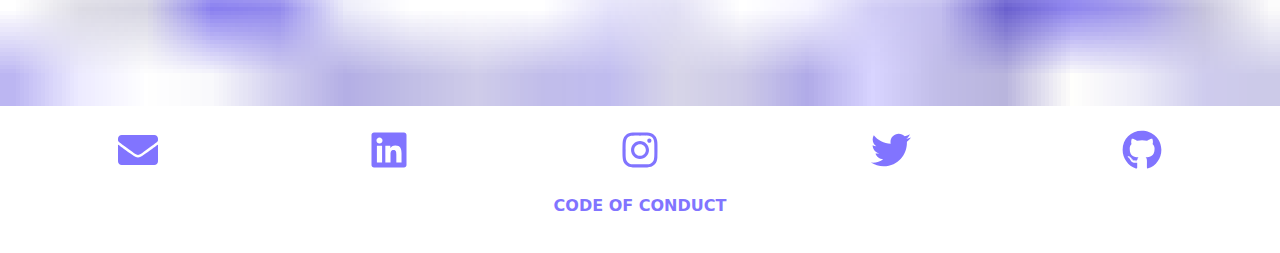
